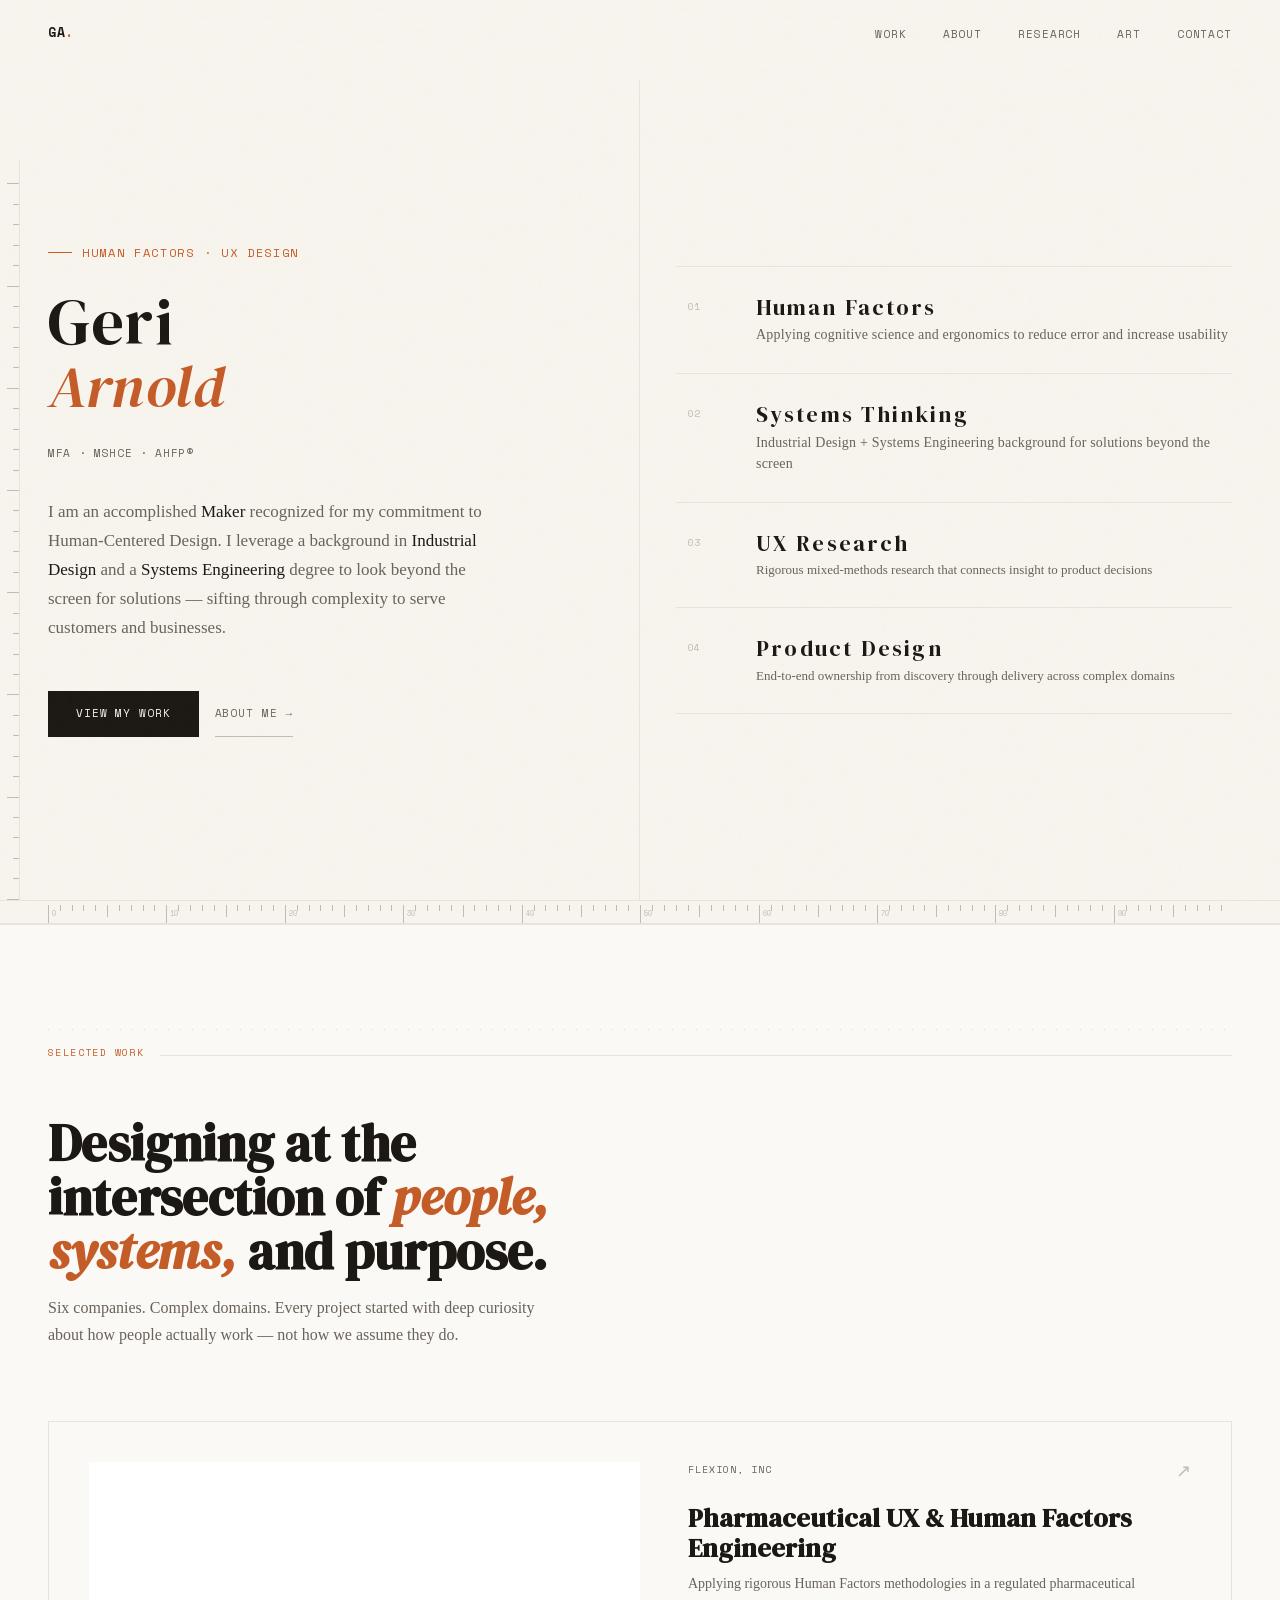
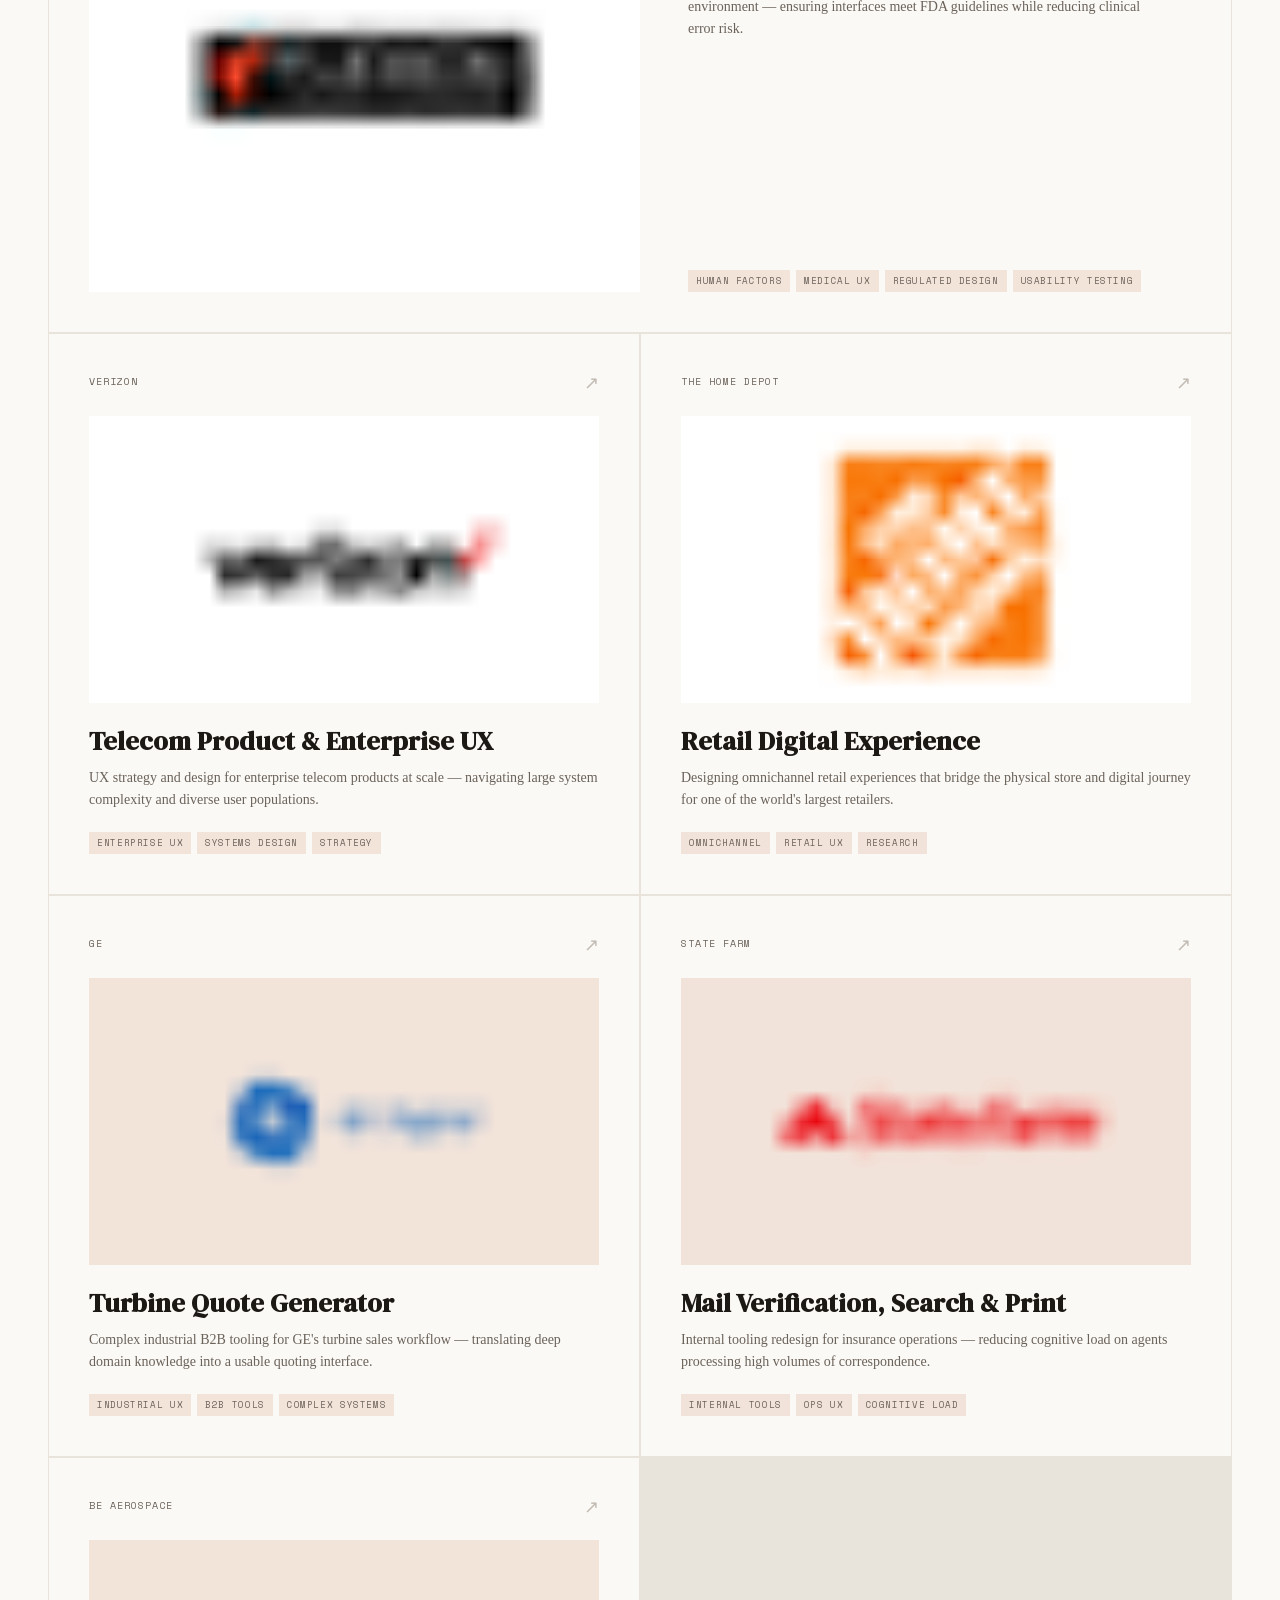
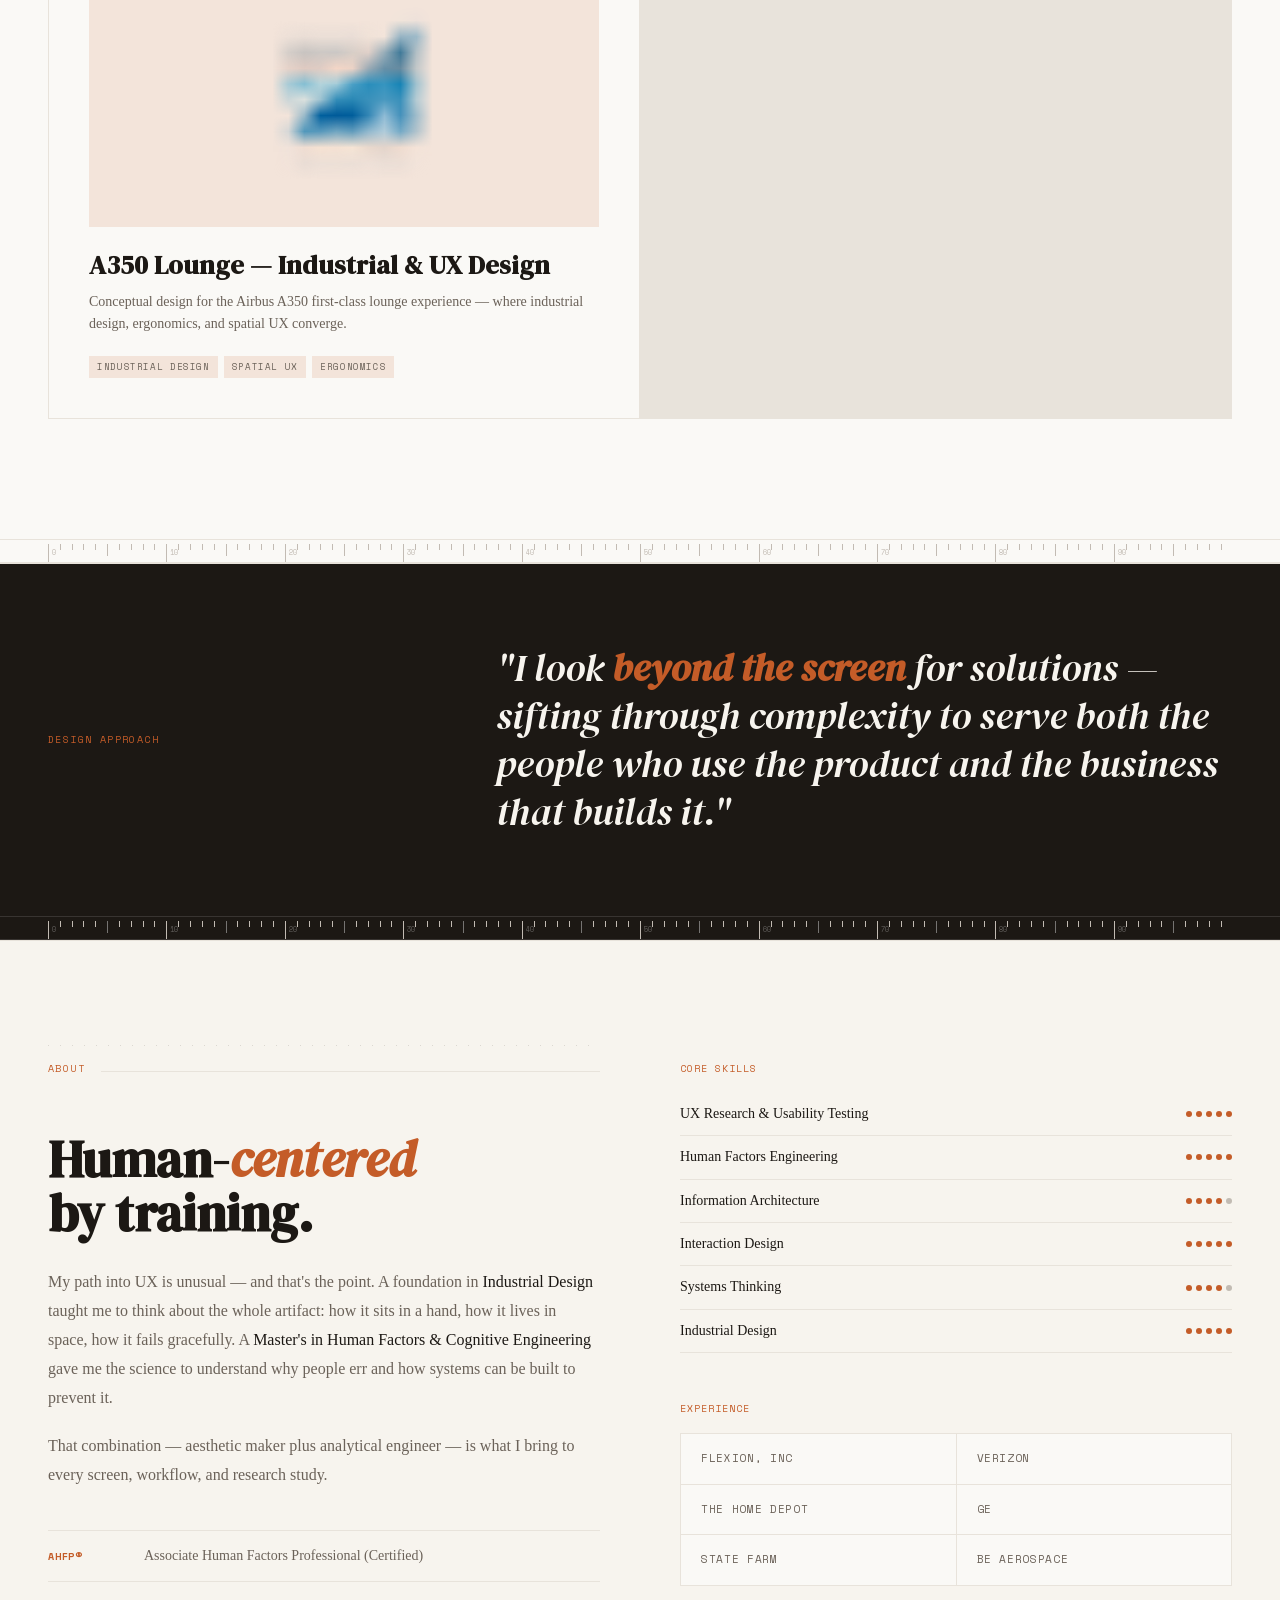
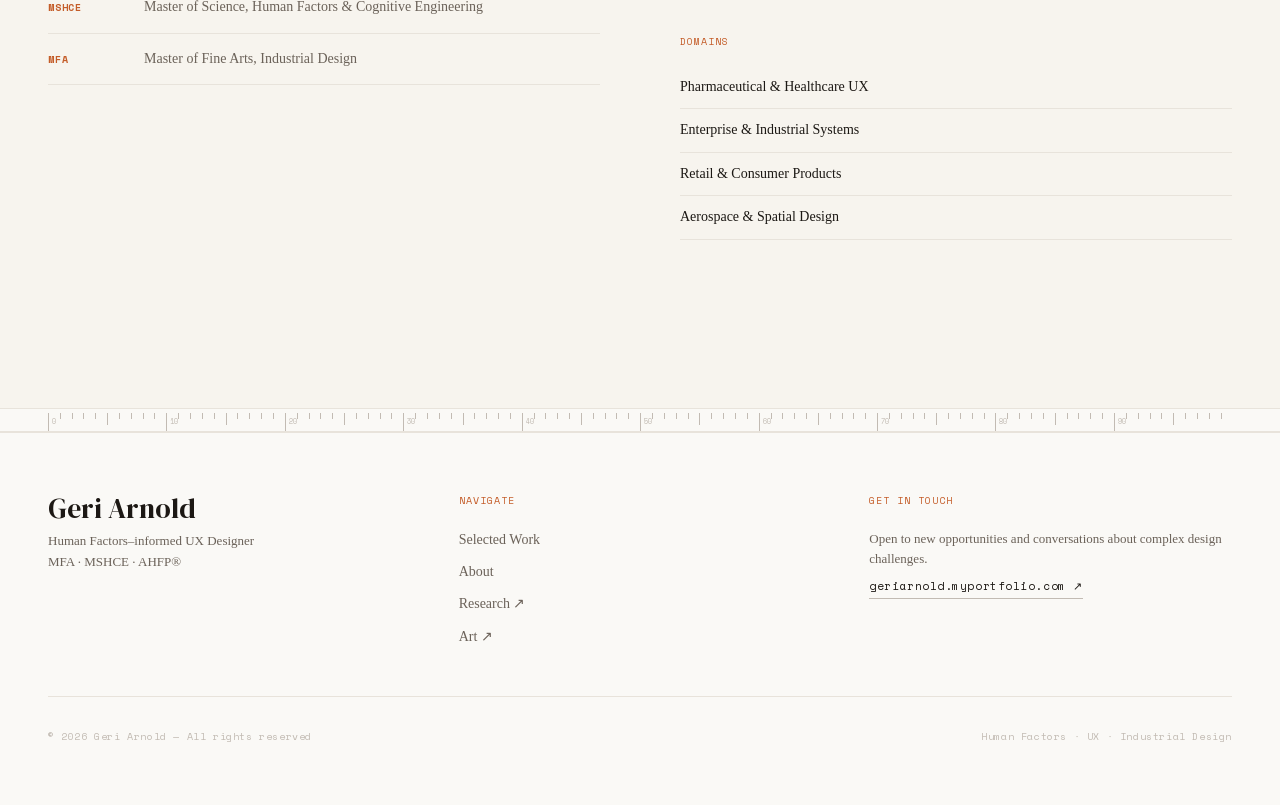
==== index.html @ a7d1e854 "Update to index files Added case study files and index files." ====
<!DOCTYPE html>
<html>
<head>
  <meta charset="utf-8">
  <title>Geri Arnold — Human Factors UX Designer</title>
  <style>
    * { margin: 0; padding: 0; box-sizing: border-box; }
    body { background: #f7f4ee; display: flex; align-items: center; justify-content: center; min-height: 100vh; font-family: -apple-system, BlinkMacSystemFont, sans-serif; }
    #__bundler_loading { position: fixed; bottom: 20px; right: 20px; font: 13px/1.4 -apple-system, BlinkMacSystemFont, sans-serif; color: #666; background: #fff; padding: 8px 14px; border-radius: 8px; box-shadow: 0 1px 4px rgba(0,0,0,0.12); z-index: 10000; }
    #__bundler_thumbnail { position: fixed; inset: 0; width: 100%; height: 100%; display: flex; align-items: center; justify-content: center; background: #f7f4ee; z-index: 9999; }
    #__bundler_thumbnail svg { width: 100%; height: 100%; object-fit: contain; }
    #__bundler_placeholder { color: #999; font-size: 14px; }
  </style>
  <noscript>
    <style>#__bundler_loading { display: none; }</style>
    <div style="position:fixed;bottom:12px;left:12px;font:13px/1.4 -apple-system,BlinkMacSystemFont,sans-serif;color:#999;background:rgba(255,255,255,0.9);padding:6px 12px;border-radius:6px;box-shadow:0 1px 4px rgba(0,0,0,0.08);z-index:10000;">
      This page requires JavaScript to display.
    </div>
  </noscript>
</head>
<body>
  <div id="__bundler_thumbnail">
  <svg viewBox="0 0 1200 800" xmlns="http://www.w3.org/2000/svg">
    <rect width="1200" height="800" fill="#f7f4ee"></rect>
    <g stroke="#c2bbb3" stroke-width="2">
      <line x1="100" y1="120" x2="1100" y2="120"></line>
      <line x1="100" y1="120" x2="100" y2="100"></line>
      <line x1="200" y1="120" x2="200" y2="105"></line>
      <line x1="300" y1="120" x2="300" y2="100"></line>
      <line x1="400" y1="120" x2="400" y2="105"></line>
      <line x1="500" y1="120" x2="500" y2="100"></line>
      <line x1="600" y1="120" x2="600" y2="105"></line>
      <line x1="700" y1="120" x2="700" y2="100"></line>
      <line x1="800" y1="120" x2="800" y2="105"></line>
      <line x1="900" y1="120" x2="900" y2="100"></line>
      <line x1="1000" y1="120" x2="1000" y2="105"></line>
      <line x1="1100" y1="120" x2="1100" y2="100"></line>
    </g>
    <text x="600" y="440" font-family="Georgia, serif" font-size="280" font-weight="300" text-anchor="middle" fill="#1c1814" letter-spacing="20">GA</text>
    <circle cx="760" cy="440" r="14" fill="#c45c28"></circle>
    <text x="600" y="540" font-family="ui-monospace, monospace" font-size="22" text-anchor="middle" fill="#6b6259" letter-spacing="6">HUMAN FACTORS · UX DESIGN</text>
    <g stroke="#c2bbb3" stroke-width="2">
      <line x1="100" y1="680" x2="1100" y2="680"></line>
      <line x1="100" y1="680" x2="100" y2="700"></line>
      <line x1="300" y1="680" x2="300" y2="700"></line>
      <line x1="500" y1="680" x2="500" y2="700"></line>
      <line x1="700" y1="680" x2="700" y2="700"></line>
      <line x1="900" y1="680" x2="900" y2="700"></line>
      <line x1="1100" y1="680" x2="1100" y2="700"></line>
    </g>
  </svg>
</div>
  <div id="__bundler_loading">Unpacking...</div>

  <script>
    
document.addEventListener('DOMContentLoaded', async function() {
  const loading = document.getElementById('__bundler_loading');
  function setStatus(msg) { if (loading) loading.textContent = msg; }

  // Error sink persists across replaceWith since it's on window, not the DOM.
  window.addEventListener('error', function(e) {
    var p = document.body || document.documentElement;
    var d = document.getElementById('__bundler_err') || p.appendChild(document.createElement('div'));
    d.id = '__bundler_err';
    d.style.cssText = 'position:fixed;bottom:12px;left:12px;right:12px;font:12px/1.4 ui-monospace,monospace;background:#2a1215;color:#ff8a80;padding:10px 14px;border-radius:8px;border:1px solid #5c2b2e;z-index:99999;white-space:pre-wrap;max-height:40vh;overflow:auto';
    d.textContent = (d.textContent ? d.textContent + String.fromCharCode(10) : '') +
      '[bundle] ' + (e.message || e.type) +
      (e.filename ? ' (' + e.filename.slice(0, 60) + ':' + e.lineno + ')' : '');
  }, true);

  try {
    const manifestEl = document.querySelector('script[type="__bundler/manifest"]');
    const templateEl = document.querySelector('script[type="__bundler/template"]');
    if (!manifestEl || !templateEl) {
      setStatus('Error: missing bundle data');
      console.error('[bundler] Missing script tags — manifestEl:', !!manifestEl, 'templateEl:', !!templateEl);
      return;
    }

    const manifest = JSON.parse(manifestEl.textContent);
    let template = JSON.parse(templateEl.textContent);

    const uuids = Object.keys(manifest);
    setStatus('Unpacking ' + uuids.length + ' assets...');

    const blobUrls = {};
    await Promise.all(uuids.map(async (uuid) => {
      const entry = manifest[uuid];
      try {
        const binaryStr = atob(entry.data);
        const bytes = new Uint8Array(binaryStr.length);
        for (let i = 0; i < binaryStr.length; i++) bytes[i] = binaryStr.charCodeAt(i);

        let finalBytes = bytes;
        if (entry.compressed) {
          if (typeof DecompressionStream !== 'undefined') {
            const ds = new DecompressionStream('gzip');
            const writer = ds.writable.getWriter();
            const reader = ds.readable.getReader();
            writer.write(bytes);
            writer.close();
            const chunks = [];
            let totalLen = 0;
            while (true) {
              const { done, value } = await reader.read();
              if (done) break;
              chunks.push(value);
              totalLen += value.length;
            }
            finalBytes = new Uint8Array(totalLen);
            let offset = 0;
            for (const chunk of chunks) { finalBytes.set(chunk, offset); offset += chunk.length; }
          } else {
            console.warn('DecompressionStream not available, asset ' + uuid + ' may not render');
          }
        }

        blobUrls[uuid] = URL.createObjectURL(new Blob([finalBytes], { type: entry.mime }));
      } catch (err) {
        console.error('Failed to decode asset ' + uuid + ':', err);
        blobUrls[uuid] = URL.createObjectURL(new Blob([], { type: entry.mime }));
      }
    }));

    const extResEl = document.querySelector('script[type="__bundler/ext_resources"]');
    const extResources = extResEl ? JSON.parse(extResEl.textContent) : [];
    const resourceMap = {};
    for (const entry of extResources) {
      if (blobUrls[entry.uuid]) resourceMap[entry.id] = blobUrls[entry.uuid];
    }

    setStatus('Rendering...');
    for (const uuid of uuids) template = template.split(uuid).join(blobUrls[uuid]);

    // Strip integrity + crossorigin — blob URLs from a file:// document inherit
    // a null origin, so crossorigin forces a CORS fetch that SRI then rejects.
    // The manifest bytes are ours; SRI protects against CDN compromise, not this.
    template = template.replace(/\s+integrity="[^"]*"/gi, '').replace(/\s+crossorigin="[^"]*"/gi, '');

    const resourceScript = '<script>window.__resources = ' +
      JSON.stringify(resourceMap).split('</' + 'script>').join('<\\/' + 'script>') +
      ';</' + 'script>';
    // Inject after <head> so the DOCTYPE stays first; prepending the script
    // would push the parser into quirks mode. DOMParser always emits a <head>
    // (synthesizing one if the source HTML omitted it) but may carry
    // attributes through, so match the full opening tag. slice() rather than
    // replace() keeps us clear of $-pattern substitution in resourceScript.
    const headOpen = template.match(/<head[^>]*>/i);
    if (headOpen) {
      const i = headOpen.index + headOpen[0].length;
      template = template.slice(0, i) + resourceScript + template.slice(i);
    }

    // Parse the template and swap the root element. Scripts inserted via
    // DOMParser/replaceWith are inert per spec — re-create each with
    // createElement so they execute, awaiting onload for src scripts to
    // preserve ordering (React before ReactDOM before Babel before text/babel).
    const doc = new DOMParser().parseFromString(template, 'text/html');
    document.documentElement.replaceWith(doc.documentElement);
    const dead = Array.from(document.scripts);
    for (const old of dead) {
      const s = document.createElement('script');
      for (const a of old.attributes) s.setAttribute(a.name, a.value);
      s.textContent = old.textContent;
      // text/babel scripts with a src: fetch and inline. transformScriptTags
      // does XHR against the src, but blob:null/ from a file:// origin is
      // silently dropped. Inlining makes it a plain inline babel script,
      // which transformScriptTags handles unconditionally.
      if ((s.type === 'text/babel' || s.type === 'text/jsx') && s.src) {
        const r = await fetch(s.src);
        s.textContent = await r.text();
        s.removeAttribute('src');
      }
      const p = s.src ? new Promise(function(r) { s.onload = s.onerror = r; }) : null;
      old.replaceWith(s);
      if (p) await p;
    }
    // Babel standalone auto-transforms type=text/babel on DOMContentLoaded,
    // which fired before we swapped the document. Trigger manually if present.
    if (window.Babel && typeof window.Babel.transformScriptTags === 'function') {
      window.Babel.transformScriptTags();
    }
  } catch (err) {
    setStatus('Error unpacking: ' + err.message);
    console.error('Bundle unpack error:', err);
  }
});

  </script>

  <script type="__bundler/manifest">
{"1093c109-08f4-4371-800e-94a708513722":{"mime":"image/png","compressed":false,"data":"iVBORw0KGgoAAAANSUhEUgAAACAAAAAZCAMAAABn0dyjAAABFFBMVEUAAAD///+KiotWZWiRl5gBFhkPIyYXJSfK5elwgoTi6uvi7O35///6//+ChYQuKyrl4uExLSwjEAy3Jw7WPSOENilJJR8uBwGpGwQ9CwP+Sy5IMC16BwBlAAAREBCEgoL6+fnw7+/z8/Pw8PDu7u7r6+vq6urp6enm5ubl5eXk5OTj4+Pf3998fHx6enp1dXVycnJra2tgYGBbW1tYWFhUVFROTk5JSUlHR0dFRUVERERDQ0M/Pz88PDw6Ojo3Nzc2NjY1NTUzMzMyMjIxMTEwMDAvLy8uLi4rKysqKiopKSkmJiYlJSUhISEeHh4bGxsaGhoZGRkYGBgWFhYVFRUTExMSEhIQEBAPDw8NDQ0LCwsAAABYxrU1AAAAAXRSTlMAQObYZgAAAa1JREFUKJFiYMQHGBkZAQAAAP//wq+AkZERAAAA///Cr4CRkREAAAD//8KvgJGREQAAAP//wq+AkZERAAAA///Cr4CRkREAAAD//8KvgJGREQAAAP//wq+AkZERAAAA///Cr4CRkREAAAD//4IqUFDk5uAS0FZW1tFSVVfV1lRT0VBiZGRkZGQEAAAA//+CKmCKlhMVY/eMCPdwDfEPdXYPjorWY2RkZGRkBAAAAP//giqQlxURlma2CgjSDzQ1M/H2MbDxN2RkZGRkZAQAAAD//4Iq4JORkmR1D7C2NfYyszSzd7QwDzBhZGRkZGQEAAAA//+CKuCMlhCPDvMM8vEOCfLz8vDxdYs2YmRkZGRkBAAAAP//gipgERJk43d3tHNw9vJ08nR3cnOJ1GVkZGRkZAQAAAD//4J5k5cHmx8ZGRkBAAAA///CHw6MjIwAAAAA///Cr4CRkREAAAD//8KvgJGREQAAAP//wq+AkZERAAAA///Cr4CRkREAAAD//8KvgJGREQAAAP//wq+AkZERAAAA///Cr4CRkREAAAD//8KvgJGREQAAAP//AwC57BvhdrHiTwAAAABJRU5ErkJggg=="},"1e6e5ee4-009a-4a68-aadd-e1557c9774aa":{"mime":"image/png","compressed":false,"data":"iVBORw0KGgoAAAANSUhEUgAAACAAAAAZCAMAAABn0dyjAAAA1VBMVEUAAAD///8/T0+Ci4tLTU2usLD/9PPDQkL4jY3/pKT8z8+ojIz81dW6tbX////8/Pzy8vLu7u7t7e3q6urp6enl5eXi4uLg4ODf39/e3t7a2trZ2dnQ0NDPz8/KysrIyMjGxsbExMTCwsK3t7e1tbWwsLCsrKyqqqqoqKidnZ2Xl5eSkpKRkZGJiYmIiIh/f398fHx7e3t3d3dxcXFvb29ubm5hYWFfX19YWFhVVVVUVFRTU1NGRkZCQkI/[base64]"},"8e9aafc8-cc37-4435-b438-31d423f53d5c":{"mime":"image/png","compressed":false,"data":"iVBORw0KGgoAAAANSUhEUgAAACAAAAAZCAMAAABn0dyjAAAAt1BMVEUAAAD///[base64]/v/9////m5VbaAAAAPXRSTlMAACTeJg3lDNXmssBvPRUWraeizdW4y+TCfXIwYVMfPDQZMRcaDQgQCwff3OF2s4Y3KycdFykyEg8ZCgQCMtduGwAAAGFJREFUKJFjGAUkA3N+/DoUxHVEDfAp4BLWZ2azsVIy5pO2kFO0VEaXZ+UQNBMQUTWV5GWR0ZWS5WFCV2AtwcktJsRgo6LJrmFgpGZig2GFoZ6Wtjx+Z6qbj0Y9mYCBgQEA1kwIBXgkSfEAAAAASUVORK5CYII="},"31272ce2-2cd3-478c-9c1c-48cdda92561e":{"mime":"image/png","compressed":false,"data":"iVBORw0KGgoAAAANSUhEUgAAACAAAAAZCAMAAABn0dyjAAACAVBMVEUAAAD///////3///7//vr//vv//fn/+/T//Pf/+fH//Pj/9en/7dn/8OD/8eH/8eL/8uT/8+X/8+b/9er/+PD/6tX/7Nj/7Nn/7dr/7dv/7tz/7t3/797/8OH/8+f5eQj9ql7+tnb/yJb/ypr/ypv/0aj/0qr/1rH/2LX/2rn/3r//38L/4MP/4MT/4cb/4sb/4sf/59H/6NP/6dT/6tb/6tf/69j/69n/7Nr/7Nv/7t7/7+D/8ub4bwD4cQD4dAH4dQT5dgX5dgb5eQr5eQz5egz5ew/5fBD5fBH5fRL6fxP5fRP5fhT5fxX5fxb5gBb5gBf6gBj5gBj5gRn5ghn5hB76hB/5gx/5hSD5hSH6iSr6iyv7jC36jCz6iy/6kTb6kTf7kzn7lDr7mEL7mEP7l0b8m0j8nEn7m0v8nk79oFH8oFL8o1b8o1f8pFj8pVr8plv8p139qF/9qWD8qWD9qWH9q2T+rmn9rWj9r2v9sG39r27+sXD+tXb+tnj+t3r+uHv9uH3+un/+uoD+u4L/vof+v4j+v4n+wIv/w4/+wo7+w4/+w5D+xJH/xpX/xpb+yZz/zaL/zqP+zaP/zqX/z6X/0an/063/1rL/2Lf/2rr/3L//38P/6NT4agD4bgD4bwX8nFH/x573ZgD3ZwD5dhn3XwD3YAD2VQD/28n///8dGIooAAAAAXRSTlMAQObYZgAAAQ9JREFUKJFjYCQABpcCJkFBIRDgFpdh5OfGosDMNyAi1M0/[base64]/n6RiPJajFl8cxVq/I40ld7O/hncuGqYBVWkdaVFLXUlxcSsJCAIsVOMCAK2BkZAQAJCNDKuJulxYAAAAASUVORK5CYII="},"22f5162a-b70a-4239-8a96-dfdcc8d14af6":{"mime":"image/png","compressed":false,"data":"iVBORw0KGgoAAAANSUhEUgAAACAAAAAZCAMAAABn0dyjAAAA4VBMVEUAAAD////rCw3rDA/rDQ/[base64]/LjnyMz//LTz/Kj//M0z/P1/oFhb/MzP/MzP/Pz//Pz//RUX/VVX/VVX/Zmb/f3//f3//qqpzeSANAAAAS3RSTlMAALjMwovMjJ2pp//[base64]"},"ccaef63c-c97e-444d-9f44-a7aea893fd83":{"mime":"image/png","compressed":false,"data":"iVBORw0KGgoAAAANSUhEUgAAACAAAAAZCAMAAABn0dyjAAAA9lBMVEUAAAD////S0uHAwMYAf/8AW5q0t7kAYJ4AXpyNoq8Vd60deK0pg7QpgrMzhrVFkbtWk7VfosdgkKxokKdni6COu9WLprUWh8Mef7IzibY0ibc5ibRQmcBAepmJvdmFo7MVhLYpjrwqiLU1lcA3l8M1jrk6kbtCncVJmcBnrMxdqslzt9NXr9FZsdNlutlswt2h2eYA//+2uLi2uLi2t7fJycLh2cr/5cTDvrn727732sDTwK//38njw6+5q6PyxrHlwbHnzL/QwbrVvLPTurLQubLr19fSysrJw8PHwsL////i4uLIyMjIyMjHx8fFxcXFxcXExMSVA3PnAAAAUnRSTlMAABEtBv+k///gqE6lxf//lqlv////4iLCd293yP+jb/////9v///x/[base64]/rXm9AAAAAElFTkSuQmCC"},"f820f8bc-9072-4db7-9327-e4951dce312d":{"mime":"text/javascript","compressed":true,"data":"H4sIAAAAAAAAE+y9eXvbRpYv/L8/RcW3Y5I2BcXO9CxSKxlFlrs18XYlOZm+bl+pSBRJRCDARoGS2Ym/+33OUisKlOw4PT3vO36e7ohAodZTp06d5Xd2Hz68Jx6Kfy+Lqaq0EqdKTlt40sAfWa6uVVmvlqpqs5/[base64]/gLfR5VlQqH4hvTV1D/n4k9lydVIyqNL3ASulFJpe5+JZ/DN8OuIrBO6+HUBv3WxwI/uOXX4RW5cwW4wIZLqI4ED9/GI32730YwoSMhTcBtpM/i8FaK6Hbppi2g/1794S4lg1RwQ+q0VD6QAwe/2v2dfaY3u/[base64]/er0/PB5/2cwx7KMv3p2evjH7c3NGjlPtXd2fnpydH7x4tXT4/6PaSkvlnWuOv09ffXs5Pnx6ZYeNzUsVpP48oeTp7d8eQ0rGn959Orl+fF/bhnstK5a9b4z1mevTn88PH16cXr8bMtE1c2NbPKLRs06c/Xm7DWwii0TtdYrYDK9Xz4/OdvSb/P5RVnoTu9fHL941f/pUi3r+Ivnh//nz/1flPJvm/iLV8+enR2dHh+/7P+sns30tFGqct++OPzzd8cXJ+fHp4fnr04vzv784rtXz93HRasa2daNKf7s8M1/JkoP/v3fTckBFLWcZa7aE37xrBou5Wai8PekVMRlhShmInyBfLFal8jPDJsNCnzh8WJTjRCNatdNhV/u46MP9/A/0G/3fVs34qBn2A8ehA29TRZ7B/0Ky6Wm5d3+PTu+ziiwFwH774wjKBwMKBooPt2Fc1uIh+J7pVZatI2cXtHZp8R03TSqgkNRr2Q7Xagmw7K7Pnc/okJPbRk4L7A5rhoq//eialVTydI+gJGJn6mGermqK1W1H/jtLv6XW9/D/kJ39+/a3wl0ZKDhdJgV83UjkaT0eroQUotFfSPKupoLWYn1Kpetogr1ol6XuaD9mItZ3cASFK2olMrhEOof/HfQ4BG2ZkffNrLSBbQcjSD++HDa/u+1Wiv7ZTDwMU3lrnjDJ1KjVk2dr6dKTNRCXhd1A8O/xDGr/A0OSF+CUFOquZxuQNJQGVGUxo4W1fw5vtoTM1lqRU3kRX4GNaxLRW+pKi7zUfNf31SGVKjsefwSRDb8wiy9uFnUZgXqm0rIauNeQlnZCtnwSnFV5UZMFBz4IAW0zXraqrx/jV5hu78pbdomn6rJes7tPmvkEtf2g+GF/PHx+7aRZ62cXpkiZmNaLqhVXGqo4U+z583O760RSxsewDuePkr3M+u2KA5cf8LWXft36wH1ASYL6BlLiWK5IpmI9mhRAW9WuZhsAopqFIj1QFT3tvV+rsxqU+1mSm/5Bgsf5rmq8vUyGK8bKiyc5koHAxzBYZ4DD1EwZtHWKzHDMd8s4FIBL2hkQOtEp9eyLGBP5fe4UmDx6ZkbeXNLzT466JlkO7nQp6cKdn2rSGZWbkLNDO7olZoWs2IaTf29e95A4ZU4uOMs7/ujgS+TfYcXwxGcgIOBI4fw5PKp1R1Qu2Lnc/4zG1VVcAKfTeuVOnx9AqsOfA4X9vj9SjUFTk0pjhoF83l8DUv5J1nlpRKHr0+yoJojOV0ovh7YqoIS5/Y4OG/kFKjBb/FlLa4q4HuT9VyPxWRtTp2VamZ1s5QVXEGVbotqHg6AePWfCqDecBD4Wot1pVv460Je10UOd+dnsizhFiRmSrbrBi/Az4qJami2dbuezTJxUrVAMnjmUFNED2JaN0os1XKiGryaLeG3krooNyIHYhGazhHoK9ZYaL1WGpp5evyDmKyLMtdZOAykstTMnOMBc7Mopgvq5FCPTAOKqVrc1M1VFnDgM7zwnTBn15bvp0WWvZ7n48433km/1/ei+xWePXvdR/bk8DoX9TzrPVDSL/ZvqakrdKQe+7tvshFTWZpruNKw+O2izjW8keI7OVGlWJXreVFl+AV9dlKJ16evnoohyFGVWMnplZwrLW6KdlGvWyGnU6WxUiIrcwrrEV/x24XawJkvSjVrQXCzD4pKt0rmuOKWV9/IphriXmnj49GxIxDqhkAkFyVuF9nM17BndVaqat4uxvAEqAXUD4dNIzdDLPmNeCy+pY92xGOxJ74ajcXFldqIA/F4n/76A76nH48e+UxQYK1vsdSOePzObxifvtu3ZS1PFGLVFFX7o2yqopoPBzC+wVjQCKmfo+hcvUf/s1OimqZuPm5Ontx9Up54s/IkmpYnbl6e8MQ84Z+9U/MkPTdP7jI5ONK7zI4/PUEVJSgoowqMrMiaqelCVnNUMIEyqqznxXQsNvVaLFGHeSOrFsgZVFHmO7pfoIBal+rHol3gkflUXWc3NzfZTxro+kaVZRYszlZB8iO4xL5XnxFe7igGDUfBuU5f4/15MAqJZylbOOAHX+qBWymmGPgPaGamsh2+xTrejQJ5RemyqNqdvNBwCuxU6j2o1ypFauMdwxR2tZypHVBJVfOdaa2aaSyyQEswv8+oQ9z0Uq48bWXRqqXfeRY7zrBaems7N8LT50g2arYu98TpS+/WkSu4IWpRV0QKq0bNivemN2FPsnWlF8WsHQ6Y0vbEQDzieaNGflTI/CropCyh/roatAL1qatGyRx5aCZXq3IzYg013n2mEsoULTcMvLpR8kqLk+N/2xOLtl3pvd3dedEu1pNsWi93Z6xi38XZ3aVzeffx1//8+CtXx12XpKp36CYK/d4p6/mchRP494wnHfR5bQ0XKup/BkfJkPfDW9x078Zmf4yjuRtFNxdY57zIYSLPWtkquqE+q5s31bJeV63K7XWNL1zxAfGyrlfD1XpSFtMTkIuqqRrj6aaal57U7e/DC3u7RAVQ+HHmvfQ3m726vqQ9G1Ty4IEY+g8y0K+UcoNlf/klKJxV2C0Qm+mcLqV2+wyauiGy+h7PorDdR+J+dl888gYY7Ok7TuVb18K77u7pyPJ06Nw/[base64]/QSfwVBz+hLAuEZdgn1JFRMeUqTo4WaXmlxs1AtqPzqBtcSuSEOUxetr90ptF1jq2VZyUYujZoF5vhDtLlQbVSYHzfKnrBwEXL1MBf/eVLXpZLVB3HerBUQOLc4ptuEqKGnN4VWXheausXrsX0yK5wiaJeVZi+onj1PLxB2tKOCtfc/IT6M78Vz96xupkq7lcjYosnarwp5uyiq6/pK5TDFFVB/ofmKCARoqpqqppVF1W5oS90olI8fPqzq9uFDoEkpnr56QbpISQyZPzU1/BnkF7mxc4s7FtcRGwbxBpql+nW9BLpXK7C4gSKhZdWf7Y9Z8YHmfbGQmgQnUOqsW3GpUdCADXgjiQPgHsnjjuGc3BRliWVoNsQlTZLdFESll5ZFYHkqa+q5tH36sShL/gCty+7N04IVp5dxLz6WSmmaaCUbRdfTDsl/awjpA44d7+JHOAlCzlrVhBuHiKS7cb4lceiDx2MEnBZWGytLuII7qmUWRd03OoykCpQoX1XIIpBcrTK4ZwuM7UhS56noP3wHM1f9YNS7Z07VqpS4a8rSDBAJLBOH5Y3caBSXkG7rxicyUFCskRKpuE/3vE4taHjCs0FqUSzhu0mpuoSpGkWnl5ivZSOrVvHCB3UgLcJGXi5VDg4M5cas5VjwFUE85HswLFTYAyIEXkMcGF27cbcyn4FZqMscFIvrTj9/E9Il49kHpNBStQpnWbxU79tofv970jqTGY5qK7H7w/902m+85rYQ/5kCPxih1xOt2oj6kU3imaHeF7rV9lpwAXeUoprTChXaVGaGz5+yvR3qX6oGr7cgMbRqvgnENHktixK1gG2NR4CpjwWjAlQ7qKUryPC2BprOxPmrp6/2QKNaayWCLoHYZS865hLzUOTrhiheYYf+vmS9kk1byNKjan7Cp1lbw47GfuUkCf5dqP7lb0DqZ8wit5G5Px2fTuWGGQ/8+5w1mLF0fiBe4Rpk9Nu+VstVu6FX7k5HbfIHs0apv6mhV3C0H4vE36GzEAryC1WuQHMNwjDMG04+kT1S5cy/qfjisZ0mK30MgfY1Xl/B9WTMC9mYSUF+jmXg4gj/3XfP+SO8tOFfqAs4CZpH6YmIQDRqpscoBcO5wrMmRV7MZooMqzRJJfQgu+cagg/FgT+RTutQwPIWf1N8oZnJddmaUaBMhY5xSpairhQ4ZejYRGc0XZ6FzrZsKjqwVf7yS/KGYdXNdmo9vUGhQ0ustaXa1d3GH2PpwMoD9CmX+khpwJm1P5ck8LnlgNt7aHX6vkQOHW3WldCbarpo6qpe63Iz5g6yBh7aVWANW6OyaqIE+x6Itp7jdTATOKFTWZnjBS479YoUXFSbZYt0ceEZUu/VdN2aW49hd9BL00lUDEyp7Xv2zgFnce4PnFwJPSZpT7rcr21sLw0TxfcQYe45q7oA9lxRhdCX2RrNZUM4D4MZGmXipFOPVRSsV3hmWppz29tqulHBCt0JOcoIDmmwuODCapzRiXJ7nuqbNfWSNtxDe/qjTsSOHpbMGyCSVKOmqrhWr5E9wVafqFndBL4w0TVrjLcmJEH0zgx6DK8MS7O3NtDtTJQhH+BY7FUJnfVWKzyGf3GH523nce0NsuWNxP+Ml0x1l1Pc+Bm40/wjznJt6NI/x31dQqxpgAMlzesslftOCOlT2HeDYzexYLa+SPsdd8sEjsTRa/SfcGd8u2jqG1z8Y9Ty2aN9mGXZaE+08ooUG3wW1TOenGvZFGSObmujfwJlFGnYnIoWBUhiatvryZww0TlvskjCYbflPmEmkk/Co+Uz6Wo+WVPD3fh8Wppfr6PxtYy/Uj/zSdqZhx+5PZncWDMJJ8WdNmjPDvXUFcEmjbdliiA9TQrTpEeFHT1ISIhP1apRoPfOQcTX5mCAv62zOt4AQdeOkm4xNQ4b8EsRk9dFNeWpB1ESqZjc2eFWx00ArSxB1hw0Cld3XrNf/bK+preivoYwC2LlVB/4GTaVmFhRG3xIWAV/o5yKfa7aFkM0YBtI2OjoZjnQLAI5Jz4n6qPlx84ADvrAciVPQ/t2YH8Mxp4JYCmvlNBweMPmATUxnMogME6bAuUSjUTHF1TRqL+ulUZpl40AAZmSch7qWjUoCoE/DASNlGB+ywbvxlYf7OsT3oYX/jHYdCjigs5rDGYBBgmWPyvv0BjEUCtFfbmzYe/rJ1//8ygbvCNGuX/Pm0pYC0NSRV2xbTKgaBIzyXRRVLPaHQN88aJaXrNhZJjYLWPhV+JMR3PV7iW97MxFcjj4UuOZAtvWLTw6kpSyqMR/yGt5hmsXEnkmvtQD6u/br97xH4/fOWuLcFp6G3bjOxjwf0f7waRZH4lZhXfxoorI0Q0BLWvBu2wh9aubyk4U1THyR923IFx2HLX2lh6/u9XFwa7J0/VyuYGJDq9Z+NitlzhI8byADx3V1bWqClVNA+9dEKLM/VEvZFnWN0L9dS3Lot2IKRiLcA710Ru7ub1uvl436r//[base64]//[base64]/WzzD9oUdSUZZH7Mx2DvSRXom22XiiAjg/0LDMp/yVk2K6XgjQ+Slo6cRQJTzgnDNJvyjR267zkjyZ4U2U3MbXK4HKx8lGzGqQBwoKuXJbAi+x6BQ4xqIDuM3KdqBNfQu5WqkK5HqoVq/BxUflvl6g4RhhWlrnTDyUoBAG4WAsrtTGBlHBFVu2bVNM1qAEODo7s449Y08kGAvVTrMRcjK8YFOtbVPgRcvUho6IYLtCt0/zPe18n6OOw3HfoCYV2EHGNZkKgc8taw0+9ssl71DtaUhJt4fMz1UHeoRLovhLa/ayc+gzY5423q2X8Xa9zMR34Jhdbcz8YssgLUlTHXGmV7NLNLO7jfa6KZZ4NLy7NPpp/[base64]/iyQ43QS9wBoJWjLhRMukU1H7NcD6OYwCqTHxierXM0caJTp6lVfIc9jqnXbYYx1NQoo1ubKFABURV4JF+Ket2u1q2pzxh2b8jTDY+EIRHk2B1Fr+HQfooqP9rTbPwgnYmzX/E64H5ZGE0a1gk9hNJ7yEmEbBvDPopqtW55YojXQBOWG1a8l6VWemx843BAPBLaEW4InmGAwC/cJp4q3daNHxJ5g5MFn7nJNAwzXslf5WXtnROOp+3HsQZIC9+rzbYjwr8i9519/ulErqSDc9omZLyBGIqCFLIVnAh107IQIr7UGepHSDVJy7Jc6xZNH7i78sQWMv9Zmw0E8wqum5F45KsQzLHZexQTfYJIOmxrNDmzzVzTlmqbeg1q7EVdtxTBukQ70OiWQ3iu2h8bWGRUqQzrdauac7xnFVVl/rzBEoF5njynnZfxgbCf+t7HXuS597Tj3hh84d13UEHCXeVmbLdiJ2f3wspgLH0Z6cWviAIPxLf+2MC9eQgOw0HJR+L+6L7Y8wvuG9kNQpZBUgPbHcn8RP+NghAFwKvYhdhG3033WVMvKTYuXocj0i/gOuCtNrx0tYkxD/ibge3Ry7pV5qCE3Wj6YcKlDDOcq0o1yLMh1oA0r3BM9XZ3OPKipDo9j76AZQjGYGxK4iC2AO3uij/hkVLX7VigqqUCrWXdiJ9gqxUVBrnS8EOq6eAr+OyArwP4GWCu4IWgWkOQ4SDBEk7JeJkTH1DvV+SSwOdmsWWYI/YON07ScPSXG+dMzmcn48vMOJQXFarW5uT2Z2yB40nbis+QoozW3widiUo2QEwsXX3wtb4pUPD3F1jgqZQCktmLmdzgmUGRsQzQ+9aDrul++Zpwa5Lf+RAyiS8Nfkzq2xi+pvv5GWLXvADommQFPqZL4msD6LL1W4vq0l/Bc0B04Uq2LWUHkcRfsux3v6MP/G3gdcgHxnFdMWEoRhvqqCLoasTHjNsBbJDsqK40iNID7+ALV9BB+cQNGxSfO7dsPsgugj68NmhA6T7E4D57yXb8E5OUkjiv5LE0FoNnhP5zSuA/qXYsDE88TjxF+ahL7WsPfoD+wfq7j77o8Neg77agP38f7vVMZh9Tz2jjw/nzAgCD0kO0uEH+EMNewYABQChQzEary8svN2Utc3EQls8u+EX3C3BF6xaHp8H0xcqQu80CVDPkpkejsHGrF3kfL0Li4HJrkFyPW7S2M1mWIBSu54vUMZJC52HVmWc9co6SziYdlnBQJMdnx6c/HD+Frfr6zCq3r9RmDzU+Y2525v+8uAAkuOgJQuDRM2OYxpBSgJKQJTT8vdqwyepsgXc5792pmoXvOOLpcFKvWX4+VTPteXamC1jHv1AmXkj9A8gcoNYnxJ/UfSOcIxuGCOH64Ic9GwQ3Dxgd26ntfM9V69XwVJHpuG6iaqCcR7PQNtf04AHXaVwaeVZCwksp7zzDZIJiqH2wSCFDCcya6an6Xm0+daqu1OZzTBVW8182VXCJvGWq6MX3agOj4Nb/iF0y9snEDcnEYyLhHhqHTgrNTJm7fw7G/kX/fgrH3V/ON5WZfywyf6n3xOWV2lxaj37UWWTivNmwdwdDMhg/nUZpMOeiuFxU4tLO1iXj2dCkQtwma35BN+ZVhG64cM5hFXQhh2sXe6xPF0WZO5UGxdLzhQcUWtAR1OM6ayxWRN0eGmMS3uF+0lndzHfLorra5enZwXUaDcKV6qUTnrPk8kVUGIRfpp0hmEaQzp3nA/o9JFswDiMWsmxSOoZr/BFSFHqqZr+eQk/V7KMpNOLqvRQalbuNQhs1+x8K/UgKPVWzT6dQOLRupdBTNfsECoV6Tmb2AD+SVVW336nDdVujGwmo7racQ3xP8o43/+ILZ0QHUCczjrwPHpjvSKDZWpp87V+CHgNOheDD+KiLI/t7hc7+1tgHItxZaZHnbdDcu3CT8bZx4vj9L/V9vPPJomLatiYtfMm6jzPSm5JHjvODsQ7sjQI/v5y8UtnpfSl/[base64]/VWbdgRGQy7h/op5cGDWGmBWqzIWcA5G220CSsVlXeTFDz2ZgznOCh6CRMuxayjf44Qe8oHYeIu/rPL1Sm/[base64]/L07riRQTeO3pVgk0QrQFX8dQ3srMgBQWi2IZ4pO/uDKzLbcC+BWT52jX3HRnU/vBdpaqJwrWsSkFRQN9S8h/9vakJdw5UTb1HZ0DhhAke+xzFErvVTNa2bPLKJNkqvAO4dDNkzw/xtUJzyuAAoLWqC3LP7s+O/x+4WjMkJizUryc/JAT1hpGBxrXDjrCiEgS2ixhVRvSeCEODGT2GkcOi4LYi7j2JUcUA3i9r6LWbR6nJ8F+/C3Pil/ajk1Qu5EjXFMxsUPOM/hie1q4l8RyDEEEzcXuIFoarroqkrwnbjD8y8XVC/UcXCxn90mmcvhmoe0LhmZzryCSVcSnDphChv8qeFj12f2sRMV3W1o9BZA30ThsQJjavUmN0OSNp2NRXVtFznCiIQm40/ImgUQhdb9tsfMR8k3EzCZoVjyatqXtVwFBZtZs7stKgcztEYLwoE5DrwvdpDydiDVsZ5tiPtvLppitZJ0+45Xkcc/rJwsGR4vgCTZbYI5ADQmrjsbsfebVhjMUBJ9zOPJXrBg4GGwrGc39SGCDULMpSp46b2zkE+LZ1viMn8oDzaQIfzJEly5KJqyNZ/o8QC3DALPmB5QMTo7zxnOPd/n1nDpty8+SheQRS8f0GIwuOZhums2d9eKm3nZB0al+mGKDFSLskRWNQTSM3hyB6u8+JaVc5K/DBwD/bF8LyeanqwI1dFtmiX5f8iKvHOniicIBCM+Ag2mke80jeq8o9bmBM0s9DZo1UDtx/0ccWthd7wU4vbbD5xCml6RnCgzlrAvuWdZ7h7Ow9pJweI1QgPTajynVBMVtTGmu/QuXMmDryriXczieNt7npLT91REh3y9Mt+h/xWe/yFnII2aMv+SXOMfkiuaAeDjmc41AAc+Apf8S1litgLC5ma7Gq4t/zktkqwGBPSkv3FPRkKyInEVfREgu1BpEQCgRkAxhsZsgRuGGpJxB009ebrEag+vghtQXFEki0bKhiwZ2/Ny3d2Otyj3jsrgmfyVjNizZLc/8B9FwIBOfbdRJUDPgzeFkCCn6kGoPXqyjnbAteo1A34apRlTeFg/tQZaHhU0nDLzxG/NgFpK3bEE3+TReUPDsRjNxXYSmbKwCzwn+xmIRTAyyXq+cavxfYLgzFMyEf0iWPtNuKsEAfiq31RiD9Ew9oXRYil62p/W4Q4uoV4JByOrt0mITH1HiTxIeHa2cYP0rNG8S2ORk6Vrstrhz1CN/PQV8JEr2dc6LV/XbIBjfaNNcV7z/Z7N1a6Tmq8Q//+5r9tq/gV32HDdF2igNX98gtw8VgHGXry9bseiW9vdzYavKkwVH0g9tiYH0wBMOJgoB9nF0vycKg3GpX4SGvG3ax9vuBxy028V1trbuddh9eyrtRhlTNkGBx5dZkfG/mwUjffu7mDVavUjdMQBF1z32XUS/p4LLwX2Gfv9wX1P3hitAreM9YweI98AdC4HNiedYCTjkrk1VtFOg514l/SaJ4BbgEOP4BR+RQhD1reIuPBazOBVirvk/KA5KxSxcsS5T9L7OwY7+I+K978tgn5AlQJht9ap2MZ6mIJBQHU3GA7Ujmi3ZoeIFZvGD7YEU1fNcUcIAv43IPTclqvipRcylGZP38Yi0jyv7uMS7KW+dzKWU6sVY42KaULiFmEh831I9wAwROZtD/2ZeZaYnlN+bRNNZLUlajTXwOMaajYk5PAXVrZzBWjVNngFaccNEIHOK7ynGqvqXoiJ+QUSu4IrDekVEte0ADc1022o64kr8KNSUuI02A0oHZQY+g/GCRhYiEA5Fo1Deb0cPXWnMBIBXv781wVYKpBIQpKL9DZl+yPPHMK6JVsPP1a6nZh3piO9vLUjiDyj3B36BXZeS0UwWuYlzpAn0/KGh7TyYwc4//ukWdELM30ftOZx3+Ma4OjxT7ZiVOWukF+0S9ZiX4x0S/08QKYldx/vqWi/kuP7wn4Pxeg/34XoNvvKP3ypAoktjtZeDrS1Q+qKWZkWrFQBs6yGRg2P0p2KjRqqH3pyeElGXMmaxxuAVG/pGKXvf3yUJRCCa0gfm6FXIpl70bJgAGS4RciyDJ+bLyk3SPrE4+fdA1Zgf/s2fHrQ8yvCcw/Gxjn1bM33wVv9gaBMvNYT+WKJF8IJcLDQ9cM7gUeBCYEBy1tOP8FYUfdS9iQ0bjMoonCmi1KnJl5UxDNalQEPkrBpdBr/26GRkN8eqrm6r04ELtvD/be7c73o9fN87q+Wq88y+LgYLAnBgdfDYzWebCHD54MaAfENeR06ooD7B2bqoZe42MfQwh8qzshKkFX3mIZ3psfwovJ4HdwWAftdvYQAQyfg42HskQaFBBy3kIDNTqeSM7dALwXcr2Ihbx2xmln/Wc/iDgzgu/K8ULiwRykeYO4ZA5XABnmOFyNv+w+gsXoruKb8LMhxT6Em0S9b+1E9zczFoPfPdgddLnMHzF4DP1DkIpbBlgGcGcyGqNm0l5F2AFOAgZVj1eFKXpo/6KwWrTOsAcSIEqjL48jY1sFmds/gGCt3osT/H+DNk2oI7PgcwukwCPv2TzekvkBb8yCYHrtVQxb9rALntaEmwd8BeVLmCOKRy44/YQD3ZuURZWXm8CfQlWAL+YOazL+EsL1pKynV2JVY5IfMFGRT9XxGWG5BdouSB3v3Up9fmie+wzRu551JX/KZVgW06I19B1m7UwL0l6do86ZGezhIUrT3fIo/gDgjGkavV6aJQp/nNuT1p49LbVq7wVnLb61CB7Dr/854V+4lKuTqq1DOWJMe31s2MZrTM40xqvuWf1MNl0ITQ9RxPgcWgEn1ETiilhBdWC0afScz85BMP+HLl+BnAB6Hoh4KwhGpvhFjUtmrlWeKJJMR03QiUcG59CyoI4gZ7Uc3jUw/tZLIRMKwumIQQ4XMv6Xe9FjDtb0w4e2tEj/MF1VHI9kKN6vyfTIDC8ZFCfCiCZfINjrK5SMX7xj7+2W6ESDhp+GIvAFnUuxEG3SjUOk2pEpwRUM6ZuRwTJDsEQUGRGBBt6NGbcaLwlwnEmGVUT4AgqGJodOPgsdhRpXFawVzeq6RaUKUS2tq/A2hZgD2sOef//FVxTnYPcZbQpQQjs561HEji+481+NxJ77Mswoy6hW3tR04k94qx+5XgwGkSLb9rDDJOFft4L06WxqwejE3UFSzRBwJa/XMWMyjY3FYODLTNNkkMvUa8tLoWdvXj7lJIZIMxkI5H0TGof9saPUZTG7JLxYPIPIWYcwWTR6/XLQG5ybBoJdzlRclYGVEMdnzwFfu1mDr4+u0WcI9KbW/5dj6ICGwensJour8qCY4C9wDaobzukFEsyVZkdJikMWea00nMYo90nvQHRT5M0JnqiQqu0L3rGYmc2+gTM4Kj2KmVHvARt/eKfoQhFzh64BIqA2A3gwqRmHnF8TrBHAxV+pjeZtvmFfmzGF8UtfuUKa02vVaHVYllapYVBn8xrv6gZbCLGEqUh3g9FhLB6J4WdfwF+3dOLbO3bIKgGNm7JG8YY1PJLZZTh7vxp+xZ/DmCWhBNYZDrInsYfZOh9Z9pzWiyJbylZrvQh4Qp/k97gjlWD17p5YcVC359yynrSNUkeImovaHNCO4S//XJnV6yo3EqGFZKdvPQW7qZ+J6ZYjxztXxKPg1u+JTeaQsXYjt5W36aFYmZZWRHlH/NvCUxqa7iN8ZzCS+HTkw7Hwli2YyUcHCRG4V/7ltjzxN/LyCoVAHHJLCFnPKop0ObG/3UwFhzWLz/[base64]/Uwbg+G+Jb1tFTfO2C/Ax+XF8WMn4Hw2Y8IHrgeZj/VRTUENHQ8tj7AsRU2M0JUJ84Oy4GcS8V6F4LxQNTVslQkQ3uHypiUtGazcahovLVS3iM+tXiguawMw71m9zlpHhtUH3HoG8Z4zgq641+GloYgkcHHKPbxp6llKVdeNQFK2lKuTAZmuxtI4RUlqYHTTckpJ6koleSZS2ZaePjBjdhybJgjo/JTceSOYfzDh9CBdvQB7zmETChXLhCwo2A0yDWMEYP99AYV6/+MTYNxnLk7Jo9c3aCjODZZzzhqWDtUXV+hZMbl6ZPgtUvJ43mUeMqW6MJlLm2hncyJMBy4fCDevnNS0tSKR/ioR7tFn9KlMbo4otgW9wHeWxMvAaozRWB7lkVGqndqpusPRIkP0nqBW3YB1fCbbAUcyq8kWUNLRjd9nhxkMiMcNt+hnMD5K1jXHiKLg++rR4/2STcNtx7jgFVtMAQytWhVl0+RyKYIZHM9X/wX8ywIvzDsJsG3ZnVzLKcL2Ob/aHzL9azDrPjdUYJnha8SLMcUSFCEa3Ec1WNI5O6k5FWWQar0DSegsSbyUT+lkeLlQ6cTHebwrATTGaZ6N7NsQjTvSGOom6DKbCd8251cwQcN59Br1A5JzuHm/JUk2tZWQRrv85gbR4a625YjzaC92/MHhOmiMyGY2VNOiYVZ6IpGG9kMrWxpwQe1PNfOwYCUwybBm0kaC8ZQWxXFW5rKPstkQiPRZjcX+xD/nnSGhXbTJTXAz+mkVRcyUd5jay26UgJ1wIVQGuDPsU1fyTFgtgGOxPZTA5pgeDnR6AUpJCAls9dbW0zXJd55ADQe7Had4yDiNzZJcsB0/HWydcWHj38HpCOIlhtVdrBgl36JS8vAzPpRdVH1ERVDPdijDh3jlTdSEydUIp00cKSlsxdqTkfMoJwoo6O5y61i4BfLnDvK6JYQoULrH0V5MTMasrfXDxEkPXkHnAGwau4cdI3qchIkphSXU1nCWrfqiLKhfVe0+tJU5VArUAGBw0LvTWL0ZNJda/WtJ9AZ+EUzc3H0tQ/e6MU/H8IdDIJVZYMqMchYyZgdy3XZFqsSjy6zk0zuVYq8Bc+wed0Uf/Pib9G0bYsB5101xRKR1oGwgDHgU40TJRsybXvr6KqiGH72sr2pk/2AHJqAfb3HC/0So6jBNREbtVyeanwmJ4DXPrSNj/b5O4DrDz7i54en535xL4z6zDz0OkORze1CFW5JOKEmbEUF27ZVhEth46IveFA/[base64]/82MBH5CvZ+a0l53t3701MXCvKrMx5E7gO+E4KicziY6HVdN/R6EA8rDW4f+8IYKWYKb1Y2rDz4AyFRKqSjbYlJAoi/[base64]/pATx1o2/WaI63ft7co1B1SZPB9oFAfez90uAwXffOa4EgXycrvJZqJTqOPIINoOEFFdx6T/1HfuIJCMLjelm4d4JPPNsInnzTEJ3ca45N4kE9uH2Vw3v6KMXr13HmE3je94/PKwOj6mkmNzYkAn4FJpY/SO7Gq3lP4UxmW+ePvxLC85j6JYZnvb10wL57219BiJxlIp6EOKSZzi/QSRFLW6bPDnvFBfOm1cSkwE2o4PSinVLVQsxmcw7hm9//s4D21QrSnvGD3j9qoR0yK+3Zh6wzjsQdf6kF2P45X3kq4feJcbMmNfYPivxhS51aRZVlQuigvys0kvoIxs5uNS6AoQhQcmxYhntMDEVJfFNUes9FTvrEE3q79xZ6kvGJDagwCP95UAPxeyLL4mwKz8s5j46v/mtM8s06eENwwwgzKPXbPfiIVxgEHS1kSBpz6E1t5Y8HlPT0KPwLQKNmuNZpKgx5FkVFkh7dfOfuLKdEuVIUOcQdYeMjwSRAtVrB2kmPE3rfkqBfDiy2L+YJTsglVIMSdW/aBtmSBYjj4eCJsLsA93ij2Ly08TQBm0QXutw4mGqPZQLMACI/Um7ZYAoaakYltzIWkjH+uSkpgZZzSaFLqBlPSsV4Pw3MZldaVMd11w3R1qgqTEc6K95zgiStvYMXXNgmZdDfy6QaywVgkKDPxGfwx9IJbMP/oqyCuadvqG6r75RfxEcRhFvAO6yycddHQciLhgnnrGrfEny5mjZX+gBPuD76qG8/Vf7BJsZs5OSn0NpgUepQuZicFR5qYjdAx6qPGRsnjwEsddt4AYlC6+wzRNCt+fyMLQrXkG7QhWb9KUljCmkIy3paxq03Ge1b/o1sF7Fb7JaIKWH7ZmTp+5c0br2iiiJ0z072k+0XfdBkiDfmmT5Mp/slFQ0IMP+qPPWbpELj9HkTSsEKbmAcMBdP95ptKLospGDRQ8qubdjhCQyW7exkcXFaD53viS/2X6i/Vn+t1g6mUjdBR1vUVZqTaE3+pBH4MWJwQJQEsrFiS8g+goyhT93SKEVyUGUw2hikuYWVzBROvqikiAbpBDTABrngR5HGBIQ6HI3HwjRnGfRjGINv1yg1GI+g2uuEYMTbswhq1luVGTBrE6zP6a0p3XDftt4NxsGTbEIQi7PnhgHWBAyDWoJL/WbXtq3b/7pNuTJlecYM5kIwVImkiKbZ00xdif+HADtD3bLIgT2P5I5pSWHVMmnm0ghhVPi+lVWQTn9gLeapV5lLhPZQVqGtOsQp9Oqfgrz4Nsc2NZCvkPu+ZztsX0PpeLB6aJgNhmJj8qqnzNU4OZwi9QZJCJ3y+gvDNI0SM7YJOeNy6qVcwIh1dBm5TPZqZ8FWPfhvhLbGbB8C/8d3tDpkagbjl8lipm6c9uBnCv9CDRRLpjQB6Ttru9R12JOLkiEu/J5fwgu/wUIOHQUx7ORPHJD2TL8OGNq9LyOrKk7uh5vtTPnag9cZSzdk/[base64]/OhisulWtaXRAl2oV0uBkjA4MYAZZFaR+QnjV/hQ68QvvedpUM/d/[base64]/k4IfY7n5CvOtWOPmsHU64oAJboEV33ZSbj0nTf7RsJfBCRmfjx1dPn/M4Xn7JowY8357JxDdoUDdXFQL1RQticE8Woplx+se+DxKyC4QqoCMAjM8B5dyg8QPrjfAB/CszMIvv1tzzHtVTMmHS1Z1tVnWa+2RY1t7HaPY+qgHJn6eroXcgx3dglMF5e2mu089L6a0Lc3gyCUJMxPoqHOY6CTujZcGXK/nc0x0IA1eDd1Aw1oEx896zNygqSIA68E34ucsy8JD0miLryBRPQTz4Yr57pKcGsibWpNqQSNOHppU0MX0Sm4y/[base64]/iBOCpIn6K723vbRpv1/xzNZfTzZ/IRy3x7atnz86OTo+PX0bfnU3rlTp8fSLcoyM5XViUUvfY6a3NKLet2b1+evDAgfBhN6G0+Swle1q9hkWF3iagbisU+NBtK+h7YG0rF5+vUNYwJsjhyIyZcsEALpPJG8OaK2G3nodzx3pwlCbclQwQYquNeFbiTrBnJvmgV5sbBwLl6rDIToCdzc5eXMFkDb7epMsBZs/mJ8pHCVzTq6VoF4bv905/zG7MpM0VJLhfl+ok74fP7BBTOtTR+hpG+EpwETDpMyANkErddr7oY2SJCwDUuOe7tXchkxN3FhT0fDXsYOz2QM91gJMsJsZ8dyHPkv7YW6QwwRXPy575oz9BBL7+H4HwfwTCfwSBEHf2kPPO/ddIgS4LAciAcZ6CWALs5DH4vPKfHRdbSMEhB1Rcqhn6porcPo7grV15h3HdYZT+151z2rLIk4ri8BdgVSJz1J/q+oqSw2FEhouCLDAHloFbmtT5hmxbXmCqZaaUYA6tC+RlARSOnBWDwLiOWQ3JBSlVqtR1pff+UmGhx5kA7ygSFxGAZ1lohO6EwgAOhLujnvGt2+Crm6gEMdQclWBDO0Zc9RO/6okiVDjj3nG6LhVWi5PAX3zd7UwArTytVxvXFQMxiB4nqxXX0RfShnlfC1qEHViEHcR9RMt6sTIeVBDGgbk8J+s5jtVmqwX0+FItu+ACaNbyslZj7AYeD5yMGgkAkS/xN8A/r1tcYFaSrBboQfijRZn0nMsBMAslEjLIAe+BbNtUp+OJ4JGuqekF4GlKI4EgVKGuMTpOM5ilV75EFVII0ejoeT9OjrHWNjArClntbKPEjktkasQwLpmDghOXGhkfsE/Odw3Lw4vGsT2Zt/OOrEcZu+/1CkzkKSJLE29wIOJvvTjZXOVrgLgE9XowxaWaF22xpChVfK7Bo8iBamHuyFxUNe5Zl9VurW1Cy6JyWFNgbfY4KKnjbCc9/7sD2990qmhZliyGRsuTOcfK2GYxxsOTRgeDGAduryyb3ZowOnZ7xU2VIpOU16uncfbH7VzpP33czl2/B6vn13V8i9DtdkGWqC61pc7Ar2nIBm788XG7qrfxRMWp9k9Vvp6qZtjQfyE0Hr84bOb092fqzu3tpHs3M0MIAhV+dWeialNtH6OwMyRT2xicOPRnaj5Vc6oHJ5UGM35d/XZd2dpEqk/P5aZet79dh/rrTx5IBk3VQDh91r701Z7qyQuQvn+D+ejWm6SU5QqvINfqT7LKSzXEtAW/Bb3c3lCqf6j9w6025GA6ysLdquZZFSsg7t7Fnk5ub813ZAp76VR4/TeEj5suv8b0vFBSEK+zn6nlVM1Jysk/11ihpuQJt6mmx5xR+wx8vYZ6PdHTppioMWgoziq50ou6pR8YL2wefa6j8Ff0wKHv7Io/IcoEqguwdkRWrkuVlfXc8wUs6/kcJJN8jdFHIO3v8M0Zsi1SXYj9vyko7XpkMDUXO5uznHJA44D8vCJUUyn/VpQbVljeoBA7hfxGxie+rOduPcAGb9OCCSXnELKb3TP+eXSXlHBp4Hc8UvIjbhc1ovHweoDKKX+qVpiNxkZdAIDw83ru/zypZrX/G8Jk/N/Hxt/aPPhjU69XnQdHdVnKlSb37eDNcZWHwRymd8/rOdA3rqD3LLu4wPvhU/fIC82Ja3lez/UwpSaN5gB8DwKf74cRKGAMBVjVO87fZsfQDYIJ0T+eS0pYZEhtP3gNc+u9L3iqXQFEtnAFbnjuXQGcfa9E5P1uJ9krMjfrExWxKxSXDZYu+ui46hSH9cTYEb7Mz4t2sZ5k03q5O5NTNanrK7rg7xZar5XeffxvX/3bv4VImDads3d32O5nFnsd+e84a7dHQ/7bMN27uypE3poUucWowzxgvIsvl2v83rsQ9nl08mehzxSsOjuk+N0q63niKVBA4jEue+I5Lkjfc7uufQWOK/PKzYp3mXJbhAOhPm6HWF+XYCc+etRzxjeKrYGpDR1UsbMThHr85hv98xPsfzVJIu15KSvZRyFUAfOuYjbnK35H4w55f0RlwBR7ayP6/4jagIP21sbb5iOqQ37bWx9vt4+oD5no9vq8bfqxFdtPt7eA+/xj6z6uwlp/UxbR3cd/CHcxK5bCMjOFOjHYJH9TTc0KpHNWokrQnoGKjEww4jVqxsQMYJIlWFT0WiUgaX0PlaTF4XePjTHibCEblZ/[base64]/FcnTBImjwqNj8qefVCrlxyJPsgTjZuXuwBOrLBYeo0Q/7kcfVDd3vqkCPBh0XUOKsQk5eg7jzEN4xYhusH4vHoKwYLlTyXbDKTYiavjGFlDGE2rIQHl9tiXtUNJxlDghZfzCpycsW57DjrmKX/0DXs49qhyNqZCHDhGM4iBH0qf5tDB5bq9W4AS0VTl+aWa9bfeYGY+1BRr/XrBqChQAU8vQJvJOgs7qZsFb+JxYETwgowvs/O1Zi60lOL8IbW7Y7Pp4LJ7BbotcH+7rG1whImHPEZTytQVOLp8Q+h0cbaH1HDz0bD6LZ9zzIwoCk2Pmkr9tzWnQjoILgyBhTkMzljiWcCRX7nG7c6m4A/OrO7wNmXDE4V8SIQIS3sJ1dSN2Ho7zPYJge9jiF93LcTerZVMNwMoRlwHm/r1kV8xNEeentsj2O1kvqFYzcZvF34Q1P/DZBpG1HV1Y4RfRMphQNnEkjn59lXyXhbVwjOPwW0w1yFcOa3TVHgsDCKslUxpz1VszKVGJWfZ8mld/oZfhnAsTFv4Ehx0BxJAuezznTVhrQ+YYV0BoEJ1mXwcy2gn4JPFtEhLbpdxiUfi7fvwjnpObaF7fiBeB9O4r1tjcAp8fbdGMm4a1D8eWuXkSYROf0zdnHGCTZCgu/PJuFa+JWCT7JzXtdm1TCWPU1NWgJU76jDkZxngMvaZXYMhICBgGPAZHLMnQtUtw5M81Q3ELXpIPuy1jNB70hIC/yfI06HnWFNpY+RTGepzWDPTXGeUegUKi8dB4TmM7/is6uCIubAqYRqM4k9CZ3YoJl472B16WF7U4e8lDrwvKgwqM4fXaZXZdEOQaKLMq1wt8xHppe3fOXqxw9d0u/HUe2uym5BW5JTuWjxDYQowVLBXxg65TXyVr9DucWv7+30XYo1EaYsoMTCHajF6fVEXUaX1Xidifzgzi2QuHOxnXB4VF0T7CzUB15TN+oahDtfiGZHwLDO6RowAWYiX2PTS/m+WK6X/F1ZLIsWkHAqxy/H2OOl3IC0QB+HNSrZlIVxp0clPHjXI6guE44B5DZUCV4jdTVXjWAID3BXCitll6qGfBNNp7mpTJwhvCaf9bPC+F/ZSaGpLaqwUq8LIDaTH1/flhBiCsquFPeALFn7IiaRfaF3dsbwVYcMXiKMlnI9pT0LE+vtUOu4RSYLJ8kw1rWrL9qC6D1ltpwHKs6NJYbmuNHdydmE8f/wr2NvDHiTwyhcvL8YgWupNMKZQnwjRVv88EKT11Ynt+HJjJFdyN0MsVvIlTtoZRwPCBUNwNXqKkVFZATCD2GmKJCjUW27EfO6BgeeHNyZkATZg9VyzUbdwI7F1cARyo645M+sOMlUJiYKMj7AOitQSzAOh1kVWDJDuHTpoj0Wgju4vU/7rzIOjAWlAmIIeMl4wm2d8H8cG3kvLaPh2uNyP4Z73pT+7ILM5XXnkQAS3+88hI3C3A5YDgH4oKuiLpZFibl8ISOyygsEnybuZM+qftHKmw2GO+rbMm6zwDou2TYHSUACb1w3A1PQcsH4P34b2F798K8gIwJd3a/UzX2jnQD+wDoNXCWlM/FcAQGS7xgIB8h6r/BPpMlCNd2BcxJdc61mHUjYYZssfQAEC8oGyJUDfw9sDt3AOdvwRi1KOVHAO+7/wXpbf3M/PVIMU1YmGSXkZd+xeUzue67KPZ/D2T3FwRaVHTquHR476OUI6JusV09UguqCKvCKfvCApyZjcV4PB95IBokUpfTPTih/bmfQ/3oswuZGXbLvoFPSv3Sj3k1nti1TYPgvpUnRikR96n2yXyF2on0GS3HqWCsyNjiVABchPe3MiC8CHUx/Kx/6xKftqJ6cGjtVb+RUCCcoCkROKRVp/[base64]//NCt1Famm1huG6g/vBtVGew5V1341BXP2Qr6m7P1sVWLP5Jqg0byRjFg4HHKLn3Ux4hQZlJjFiEI6S0DY2arhtdXFPeLfSoA9ig/r7euqGy9K5KD8CGKvsDiA3GBObmA+Q5XuGXcohzQfnsIgEMytltq6LtFoenEWpSV4uI8/wcYJ0+0zx/7FxDLy1AcWq+/YoD7WEKbDp18BB/s2ZqMKurHHshi3LdoOLq5w/7vhUb3W5ZAsG+3mLF7pQPXfi0MuJMucFgZAlmDpPCiiP+Uqbq6JVZb5wcAHel19kFPoh0bKSWvNsimIqI5m21wWKIb+m/WEhQThtvefrmDUQFNKejOEUcAfvWj4X0MVUFvYicEtw9e6GmVxYiDLf32UpN9ZiDscairKeSYA4t2VNC5Z7FCS2NRt0MoaR48UJPJKNbxiD8IsBGBHT3A2HTxeIlelJU+XAh9aubytidHLexad5N319yoLEdSwyItJDBQP3vomsWRpyDUIxEjn6/X+E9FLpBm/+aiRaT0G5YmjUowCD8Qnjf2OEO3FD240gFJovSt1pivCDjxCGWPUrMWIr0Mkb3Am6/IZOBcMBZixpMQODES+5EYc4mJUHhv14hNnFZipLMq0srgm/jhoHpwA9eBA+Y6lo2BQ4MtBmQ4w/CzuYLgAIAVUGfQsuCz0ltEwGiHgmBoBFfQL1HEzUlkRQTMgqyQq6rCvIOeFzdt/7ivtuCc2a7dNcE3+CNtIO0sQNBfjqqiSnHmOSHw2DzoNcJg1yBUoUSaO+h25HZbxjgiyR2CY8D6n4kBpe0Ekh++wwf6KMxmFECPBwZeKyKCgEMd1pCMFzJ6ZWcq3GIRmeb3DKZ0InMOUrVM8gganDgjTWJvq8BtoOCiC8ts8lMFy99I2/0/jKLk2igC1fGl0QMuibS+6GoS5y4QVyecfObZuu93e3zngEPDUf0n3a4omOXmPJMDM6Oj06Pzy+evrp4+er84vXh2dnF+Z9Ozi5enV78+dWbix9Pnj+/+O744tnJ6fHTQdpeqToGS9dZ1W+xxGOSC0Kovv0B0y2rKSwuUmdHuXS3U3k/MYHDwZd6j8Uidg2zWUK/1BS1fvmlDqkXbW7wCZ5GqiFydmgmQNQssVzCrF5SagFxib2/ZNKF96hN/tJAzGGoudwQEwRUvhqz3GJkB+DMVQ7GhFHou73AqCc4YjC37KvZ2M4e/E33B/yrUvY/hPMBCn6sQi/kirBuGDvRb3kEIInbmYNPVCHt8Q7ldY0XZPsqRkLKFtqJySUgpswYR4oqIT92KGt3V7yCOJdlXRWt8WSYUWlRA+qPBwMCVgVVEWQQMrWybhnvIK4U9ebYpfBQ6HbpbdTxd8l0Lb9mB0BLKhdfaoad+TJcwqj9X71q8V99ot7Win/3+P8jwvbHy9QfKToHQN0vCq1Xqix/JIeys0V9U3nemFvL+Y6d4UrNVftUTUtJeDO45w4B0yxfL63vFCyLrw1+hXPCauAw0wKflXPl9GnAPp419RIxn3qryVg95FFCjA7kPFr/Uh0B3/TFWIolw1N9wG6uLDVs04Z6l1J/Rs6QCMDnP5wQIg5/WuhJnysm+nYWpWIwGiqcmSfWfrL7f7OHb//yl7/svtsdi4E7mPGeXFTqJaLruQrcsyhq1ZuajU1AIAnx2fYDpD8U/lzNj8QgC9WPnzQ/z+oGUVfN3gqw1729bXBhHfRx50ViMrlLW5bHryW74K2chPcx4/Kyp2NUG0U4NmqAab+uFGY2LotpAUGTALUPymDOCYGHtA6yqVMUxkOTDvVKbTSmxwXICJQ/OBBTAn6OFms8ba6UWnHeX7+uiWpvlKqowvUqly3DlXCmbssU/yT192rzRive8KxHiZaM95zdlThzMIVDMLIQd/R16wVFAW5lD/tO2/kFlA8Jn+pl0mfpwbUVQlV+67/Z837EJhnvTWUUPKYPrsHgFk4DuR9yjbZe7ZTqWpWGfzBiB2b3g9wlXu8fifvfZPe3sRETI9lHUDaJuVFGkD24stSFpEbBLoT/zhfth+y2xp8zKk9FtJehdR//5DjbOVw+QBbUi6aorgSi+lA9jaobwFjKM3FYlo7M8BYN3SFXNzAmb+gSz9oGEHPRyoziZM76hIfGpH3/Sm3umxxxnTGwEEeJNxRthimYrnLQZErjHE01opuWAa/SeGyBlEYTQUX+3dyJ+SdCWYuf/XT3H+xsGUhNHKIHJX6lNln4/cMPPv3x9wPNDwckXPmbz+4sM0nHvJDfK4vANxbdnYVbxckamKgEAD+DJ5mbee8dUEgHLpvoL+BwvXXFvv3TPo7A5/ddGIbHAZK86G1vI++2DuJjKzODo1Tqa3b9U2aMLM2xH2Y9m3FEB1zmEKyWoxO02xeQ7A27srtrqRtDQBgkEGvn+xrDouG3xmWqUXpVV4Q2atJiYzo82B+cY45J0a0IVPCKBV1rKPYOTu+oZAE48eSLgzDkoUda290VfwRPmxACkTy6OL034FIhEAdDlWL/zJ0n6Ox9CPO4wWzyxs0KJwP1QMBOewXCsPMkBQLHNQw3ipa568XCHgx8TzqGGDHqE3rll4W20TzGOacq/[base64]/i0j7GzjINd/CJp8U1wOviw0IcwzVi5p8Ww1oYC0TBEIf6AlbP/9b4oHj2Kr8k0EQdY7m3xLooYCUF4h1i4Y4boHmhYLhh1IhKBBuUw2KK2orFZh3ymTI93IE0SnRiS9GMBcAbocPN77j3uOfMSfcROBUIrEmxbN88qOgVP7G8qHAicvOD+N71KfwhnRYcrU1pT/CooCMkhEPL4uN019r+EcwoxpCECqYCUPEKDcxQ4hfrghmhhKWXr+0TiWrge4q0L5grcv4o4T5E/BeLAGxnFo/AUhOV1q1aBXold2b4YwhuvlgwMHMPRKMvrKpnTOSIZ+DwjoKGu+SRFp+6DHmIVgRLrNoWWx1L/iFlmpMWFHdv22am21RwqR9ioNnaOspIgg0TUpjHVZ31AOUjKcaA7CLbbOJUzr/ao2Iz10lOlkf9DRNcONtvHtneg1ankAonAG5/jeWrfMANdYk9t9XkK807h3HVydXXzDyUB8Xth73uw5SktAnrE4E0F9fcaMFiVwdvwQaPR8b+yr/D6gxr/3MWOQkbhonRb9laM/dEnzcSta0JB+Yn0ZTgI3wzL4dEWn6ptivlcITYVpiZz2RUb7Vxx7qIejMLcIo8B2zunr2VUCIwEHYwJaFs4ITBJC9lrL/+QT9Nga9iqRk1OfI++1d5Hfs3cBZN3ccfZsx8ZYFMr3X8JrAi0OWB2fe1Sy/[base64]/UJvKzuO0WZccZyC8RxjoMiuzIgPpbFiS0XRLRmHm7ZDNw+NQtH94xL6/U5hL1c5dmBJe0fHBDvFKbsB8fcQekf1E4QDJ/m10ryBPXzQTzaXMWzZhs26aYrFslLhs1u2XegpySHzXkcFc5NzPcx/zNj0W7MBXVFfs/86Fh1sBXe+MAOONHX8oSE7J1gwpeL+IT5XQPYD3zwlh9LTD2kPLRG72QXk+nChQnNnwTtaGQnYE2P04xqn85z5Wne7edju4ypMuziqRIuNsuy/UlDYIH/t7HGfHTE37VUb4/OhADhOLn0ZB3BOLbvMf0fZs4zoqdhxD1CBNWY8YN092iQk3DJs408B49zkz+P8JOR/7MybV9Hb43Tdpak+hsvc24FTE5ZwU8CUwgbvDuba9IZoreYm5J9B6dNFDu7hfh/U658kAamA8nISYZjUQnRU/4OWqHUt9bkgmEqz7J9vj5sU0A1tvYfTTLDLcKP6w+DIQQIB+x+839/XCygSaTaSGZJqX4j7P/[base64]/GGKJFrq6xdvBGtfUMT/E0ghbwwKJm2YMW0oTM1qWNaYevpRa6rqtgxgttqpsBE6coeW/yGMEB3D1lk428VIKJky8QOp+Q0GnprF/yjBW99pO3xbvxlkRhtyU09I/klKgd3lUjPtKv1Uk5NXhU+MFiKudwLT0EfICnatUoSEOSH+GGfCYByCnAfItkKC6RkKE6IhNU6yrcIoKRgz35q3qzGleSsY7K0035TmJf3GFg/vrebR5IV2w/AuoL+TEXHY4IuMHUE+Q68dKccLr2dK4TCL/[base64]/9Awjupi1b1ZeVWOqoJvKYKXUFZYzjfE0eO3QjcpliIRXb796162qXgU1YehRXE1HbHEwg57cRrgxB35TJmzSPs+gPd/5A9+BvI9fu4a4EoyK1K3ZODBFT+ubiicJXo0t1EGUdBTq6/ogpiY5tWQF95FNUvT4G38qnKfaifkG/7sjHotvvvnGYWG5gmZyvM/eBZcvzuPJjjKGoL6JIL5J3uUqEVWkmSNE041cCRTIUfNoP+i0yWbe/bBEYd5RUf/aQ+Pzqui9vnQ6p5cAl9Rk4vi9HwMWmxKEVcjEq+Wt9/b1suTGlNvddhS6V86emxJclJeru+B/[base64]/llJ7deX7NzDTk6/csua0cmxmHi4yUecwFiDioT6hxwar2yVaKW+EgXfDun+MZuJAyEz+OCEGevE/QqOfyz8BR94+GNPyAy0HWKSFfm+lziHLvhgk6Es9PpbPuRPlgyW9bop6qZoQax/bCSAN1o135X1FPKGeu+fmPcvwWGr9N58bd48r2+8x/9kHp/[base64]/ojj+9ZMdKK43ulVLzdmTXkDa1VV9M3wyFl9/BY0+phdfTR5v/WfDA5by/Rl6Y3/9+LuiPUHJ5fFX//L1v/zT43998jWp3ApAlINY6MLsnHJjvj958eL46cnh+fHF69OTV6cn53++OD95cfzqzbk4EDuPsYLja1W17HBr6jLfvzk7Pr347vmro+9PXv4xVceT39skTy9fnb44fJ4q9PuvvrKlnr/6MVXk8VdQhrggJKrq9OTk6fPkIDozRJMi9RU5a6A/GdqKpVgWJJqbOmE7/++1WgPtvH1neghNN95j8gCYNnitwRtsDs764OeIRuWcYN0KQvwoTPZEgd76md/WSX5E3yFLQ2QA6WCvtLkesTIU9G5AWrm5LZk0W+yICmP0kMa9N4ahPcfwiIOIK+770fkQEUOSFu991APWzdWY/NoUEIdo1A44m+GmNgMqDGspqvmPdXMVX9YK/adatyZforn75eliQMT1uu2WwiNLrlD9gntYNAohrqcKQ28YbPDw9YlGr1c04kmxqsvNDIMRrlXTFDnlSFvazmNVZ8q063iv9p7FeQ+8d3vBtGNtR6WSTae+afA0rjF4m6jzTLX2OAz66J6i3dzaaLib7jVXijR8jFou8MLNftLikfhJ5/XSLedJtVq3r1WVByaPSl4Xc3QmjFt68MC9zJh44dOO0ShVKovaCz/69i7fsB4yUXBk59I/zGV+DQQM093o4dSdHL50hOFF6IiJHASdOEKDQ65KuWGNIWSqJkwMCgj/K3ANJzshJ8FjVV0NHVsZhTccKtU15KNeGt5lJtdo0hzIR0CDDrhTGCGg4jppES76Qdsd8Zga0a1s6CD9w4FIzE7Q1qzAOCTMZQkWBhMQDyzJm4Qt7QvBzVqx8oCfqPergqyn7mzGikBNY1n2mEr3B+oi4COwZeSvuOi4kiumnl5x+p7XveTipeXtBSY/5c2cIq9bOB2W6afRIFIvzVpD0qF+m+kaJT1F+nl0GOMOoVdKt37h4axc6wUw/v4lsMqo8+0bwXTZK5vqbdAPM9HBtI+95jyC3hHhTJrqbouBt0MEQRq+tQQ19sVHRAj0lnjLmWfXME0MgXf9j04kABNxy8cERjy1FN7KLKlSKofteIS734P4uQvJCWYa/qRGWHjdk74vx0wod6TEEZ4DHzII7bOh5jfwIYjQhViiByHleQ1a061r46shDEAKopgEdaKixROr0uQXil+FdeV0D4aRq3p8gfTaGPcQJa6IK5YVGvdKZ9UCZiV84Bo/U2dvmgn0hOYZKSo0CVOw+QouLRFz/NjJ7oOsTUuu3puYgpKUtW+pu18CTW3nOw7Cu5+GS925MW7j1t3hRgw5FAJSxMfIKX22k1HI732aCY9Q8U0wEPCZ/yKeAoQDx2A6tK+c18AOhqNRR9/tkhBjXxfSeDWAREAwNjdqcE0IWAsGgs+VzMP0boGjY+AO5YSdYBuYx6lQg0A+6sHeTVQVkWAvEfrfrlKEaC31oJ4y3N9dBbasTChqecehyQlSVGssfeTNijmB0w2OOuPp5VTB4WvmMtnoFiS0nplN1ZNQCW/hwdBotGdidoyypbej3Bs/Lsj+edt+TbDJdAu2zlt2uIigx28WCjW8BqFC5nlBcQXInDy3mO2HkTFl21O443VyV8HrDmLXZxW67MwZ6+A2hr0GKKlJqS6adQXWdbMxh8EuHAtUUvwJ+2TPdQPNGxSNIIo7quY9/21K1xwUCNUqwStP2xw899XNLq6GmSH/Zu9X93q1XZ3ji2ofL42JbYfvdrnNOC15s28lx76j/yMO+C30gGGIqVWn8Xe7bagh1Yu/B1FQmqlFMQPv8hsElauwoO3tR632HYgGkD2rDSUGBA9JTlIUtWoC6BuUAwTnKjKYCwivkvX2rJ+gRHjC//+LOG8aubK3ZHMiBgQqt0gZibYMq0xYNzxNrgS1FQIQRdxybLO3gV7Ltxx5p8XHr0v/rHWHZ8k0vMvxwMwc9To98dHRWbZPuzbw5aTrkmJX0Fy77SpG543p8FjU6HOr++8M6eshQ901vtTnyWBca8f4Z553T2mUP0ExKQ5MqQx/p8RlLniA0QOAHoaV09PIxcUd54GgKh4Jrt0sTYySl/4uvh8GX239xmMhrAiJOPsnnfPCalUOtpjK+njurQeCX/12S9rWJtJCg9fzlGlsa40J8cSvMGWj21pf+tDrnEmuhR5b4W2nR3R7OvBo5pGjC1O6UjcsmNt7cr4XGuIePRrbcdCe3nO7m98ElLUX/hzHtLvn/[base64]/3bKs9YiK3/uV83C3WbjLHGwRW+eqfQb3ePMt2ImtpMmTlVBw9E0Ebh/bD/jGM7NyXIMNE0WTocVyhoC+qQS1IpeTzaRoG9ls0L2O0ycSvhUisiHC1USCKwb5p2LAdpBs1MYctT0awP5ZOUrImPHE9InJ1gO+0C8ohAoU0Kfrqkq4t1trj7+EkYcHdJ/5wMlT58Nj1cMg3xd1zthauBW19YugsGTAUEAt1A3eFwjEBK5/[base64]/0h7GB03tOy8YphLhQGmgDwWZBJ+c4nQRkP9KAXGBi7BOEHvY09rg8h7OyHjJoCCcswd+lbn2KwIS662Ch7Vib0eH2dS/QLgiArNS+LOcIshj2D4Pt7AbM27C7crLzCr8EFy/DbyJBbN1NCDj+VrRrOQkzj2UqbjKjw5zfi8ZPfBzP9Bn20IFdrXaq3AzSxDd5h+Pu1zJX4DrKJouByfPa8IJgOSsUefDAchP0QrbxCOFMKFYBAr6q1wZpfYYWPn/x+zAkO6maKKGFI9QAcpsWimC/Mej1+8nvsfkF7DRAb6qZVuYsv68GuozF71754T6Ab46ys62YIbnpiF9pJhzsib9eUKYbqgY721BvvtRg2nU5DOL3egKTxlI1ISUdPFJKT/DN9Wb7llg4D+T5AdeaUrQ3LOZTFC8J0l0oiWOOivkF7vGWnTPpuZuI9YN38b7kts7twaK/[base64]/am8LBCHoT3QHJjM3sEiWdeUNpqAMRFN3lMCFNAVJhlAvfMbd0X4/qmx3rnszou4emZNLeixwb5bgIN12UuTo4dYIIxKYqZuoHzXoOmEE7Zm8WGYCfBcTbwDjUfmzreVCj08ZwdLWRVgbqzcKjnxiFY2q6smhqjf1EmB25jfesAWwB8yzkZub3US/H01QurrIb5ttLrmGR/QkJXLQLxmboYkWBZvIfPTPOPf/9oDD4U0wWyV9npPEwVOrpmI1OTgQGeF+1iPcmm9XJ3JqdqUtdXBA28W2i9Vnr3yVf/8vt/jubouzWArOsap6VZV5pVEg33grUWWi1lBUBjNwoBGuyUQE5ylL6ZyDQC/[base64]/vCnMDFeli2GF8rjhft3J/pVUY7RZfXPhRRD3CvnBgRob1/pOjMh3iDUx3aNhdNvB4atb7noKdlUuCQWfsygt7dUkvurH05iaausbFEu0pjPYQHd2E9pOrrMT2zAM+sX1JtQSvijvHDm8qxrERXo/9+OyPgyAcec3FTp9x4HYffi/Li5evzk9vrh4uMvQEbNGqb+pIQ3h4gJThV9cUFQAadxtM13jUNdeFH2StPkkLUHRh5GdJLKbxB3zzT6BESgq6FtzfNNOVCwyC+/1vom+A8lxL/wZlYjtpXv9r6IvQzXhXt+L6Cvfwr6Xfhx90aPG27u1RDxSp+7Z6+p+4gn3qHsv/Tiejlh9vLflXfRtqKbe63vRnZiO1ndv+2uqAcQzRxP1DXIhL8OTH/IqPkSthnqQvUg/ExW2fGAv8eweQbf4OaejxNKY95IYgZ9T42mhV3BNVc1ez/Nx5xvM8LDXfdQt+R1UcVRXs2K+1/dibA7lU7XDkHV+GCDEtA31CEX4Ny+eiskabEDaE/hBlgYEYsyx29T5ekpX8FxBjIuqphsKewRpBmqYl/UEkfAoFBJgijAple3ImbuwW2FSkikWFWALWc2VGKpsnpH+riydDe2oztWZrPJJ/V7pUdjNxo7QAPjaZETR8PbNd0f/cWaeCU7wKDSurHj5+oVJREvN2NNgz/1pr2Te0ncoI/OX5nDamqjP1OP9W+vpZNo2NSWymncANlAFBOFU6BA61NMacE4T/iVwBXMFo8565JW1ttD+Nvr0ytn87aGO7GMbwwqMRHL7B9kFkWH+rJjAfYjE7zMVh6H4Checnn5/rjsNNZxIq9cJtS7xbHum7s70RAPp5mUIXqMHgqfw66smg0jzAB4L+pWo6hvxOIL1MOBdT1VrgCYRokaQ2w9cjDgtnQE1j8iQIZFRvUSX93xNyOdCryeQopMwB1eIiAbb/KYBFErC+LIgaA73GmDNTL7dV3ANvik0JC+qjHpyCSEo87VsZNUqTjdWzxh5EVh/lOE5iIC5dSox3jZQT4XaI19m9QHnootlB7UK7ZdgRj5ZrkpPRWW3t1cksIVS6FP0eUdhHaoaUccuc5se2EzPssZjgxP3tDUe0bIBuxpptZCbNh4eEWhVwkzzHMuaI8Gg3cikIM75e1b92AhrVxtC41B5i5s6HPATWHG0IzSyyusl5BDRZTFVw6/G4l+8BUG/[base64]/OYv5oNsG2nHfBe66aP2bo/IxxI11ZaAXWQVkD5/xjbF8UZoyGxhm3OPxbVanV6nJSL0nvXPGeob0br9nUhhUSPGjlth1JvqilI0wffiCzLRqSFhqTXzDdfE7NFaG0JyLl6jSli76rWpFqKGepaVcVQFgyzS3CtEZP1OWX3V8CC76pHo3/9+jKnskmXfhKovVyuWY+1b/P6iciWeHKgsgAxD4SMp2qFCGUWwITp7mV9CEt2OG2T8KuwkjH9e0bSSzltL3GQ2gIlK92C/5vZhpLznObQgczI0Sswr1atDu127jynilE80sa3AzNax87eh9H4gvGaqQsePnoUeAGmZGSTo7AXqMDz68OEO+jj4fUZDH8me4qHqMC40ibPTsD8YHfweeVcieC8Iq25D/xtLwfu0No+CkaFCajcTOCJRsmyqOYM2Zq+NmRFVM636hJUdo9JER0PyNkF1h3ud8qhO8NaT/Cimr8hGQ7SloiS+gJiVCZeVeUm4PAK5YJL4I6XHHkKczbHLCbWKQqSuqG6AMgR2NvMXhWDo5MT36hc5Gs878FrBLkXGonG3uFDy77gtFrUSb+qkFU6Qsbh+mgWd5rihHsgQpJ7sZNk4j9VkHoMTG7+vJrkmdyHqG/hJAdJ3sgChD53mMiARWsHyyTkjFitInL3BMT3Raspki2YlxnZguzMmg88CQTV2UmKfPAgPV95kZutQCWJgroXlr9uuQ+bXdK5mtBHfRH0H9OhlFVY0PyaT6m13tBP/m9v5P+qXhlGOOxwRR+rpBtbn7LT35U6U6vVYTSIXEiE60eEswRjSDqND0dvM4T06w/eRRe1BQWYn5otwjzJOHH5XKFDhWJYZCrjQxXvl6umXhZajTLxoyxan5SBidC9sFG6Lq9hzyEwNBuNAy8VOgzCcOgbqfHITUEh+CPx/P1p6VTlo1tz62PRKJi1/9fcsew2jsPu/Yr0NgXaHOaYYg8zrQMESJPCSWcwJ8Pr2DsGEjuwk3Y6i/77gqQok5Icp909bA+NbVGyLVN8i/Q1ZnEXTUV4tG66cII/[base64]/0jLr8+jLl5XJ628Aa/ODfpwq/oGO6oOZtwxz/6Vi/lXo7/fQhcDSH3ZLbEQMofk66A6Z3WyHxgvvsU0OWEFCuIlDqRjGSWKElmgkXsL0iGYqypbkOWQk03bSAXHxihvWNx4m6fP0GgDn2GBkSgPYueu/GWoWWlquZA0bm4MD2tc8DcntL7bQQ1sON0BB80aktW7WY8kUbucTvMAjOP2pBHMUOtTcC3iWTHoWn8SDMI4myUruWeQQEJ+S8FfglRxypTQTV1mijZ+SApKTotBWohJfClmUDXRYXA6z0RqP/qYE1JjJD9Od4shRhQCSUwg/YsyV+p5o1SKOkMFJpnrslL9+YqupKypaauZawlIenjyu7mySV1cFWWzA/UYtALaIAKJKVEHSSuKqxLapM0I6Y9lpwRtOBCYSlvlX/Ky2dDeB1qcaHg2b+EPozc/uHziQ2qyGD3Irj/Km8/WdLu//yc7lzgvQQ25S1x6F7y79XayaRXdH6mxwmgkoiK/RsQN4IImbvxKLVktqK4waXtkyRugNnyDz/9+zQxP7tmT+XnQZyIrWZwg4I4tjH1s2hwFVFOT9hvI6d+9n+D8bU4+C7TBQrrXbbrfozUigygmZMzX1gShtkYYlvw1H2EEP/i1cM1z+gA5BGsrO/KFk1cdAqNHgSq5rvHQe8P+0LCPrjhnXt+tvZ/W3N0cfEM6uPR39cuD9p691SftAlvUp1nReDQtq7L96dK9dzLRM1dNmJrxnhGcHCbEHqGuqDiE+6D/Fa1VK/rM7Ic9Gkpv7sBTMxTwpJbtlGdEJsLUaTYdZAqQictuHMes/BhKU22RTN5dK/RdYeOLfkyHWktUYkmiqld/jscTW0sRXtdAhr9N7WFO5seqfoJH9fCOswV6m5t6feJ6fZEbYxgjKFC9E4t4OxHoPrlhiCxu8MNYf4PH15gQUQP5fUss0yIfO5y/MmBlGwUxqnt7+asQUdViw7iwU3XuRuzxkYW5TK/esl9dJ6cy3amCfLbTnakRZln/Lt1P4B83kLm5qJsozX5O+EC3okNvQj+65VBjTdgJH9BViMea4H+EtoFTFLHVjsVD8eGtbLZVf/[base64]/jH3qHyORrrQEA"},"b827fbfa-25f0-4f20-8f94-821da26feb12":{"mime":"text/javascript","compressed":true,"data":"H4sIAAAAAAAAE+x9+XcbN5Lw7/4rYE8mpGKSspzJJUfJyDoS7erwk2RnZhWtBHaDZEfNBrfRFE0n/t+/V1W4u5uSHGeObzdv3lhEA4WrUKgq1LH+2WeP2Gfsr3mWiEIJdip4UkFJCX/[base64]/mWSm6HVzNztoa23S9UEPqxIwLu6EPAz5N2ff6R/eio4F2ekxDu/QGD2D1lNgW03/89htTIh/ZarrCAPd49+SIbbFf3/eYX7q29uLR+y4sXo95i2UnRJXYr6wzV4KpqsySqvPi0SPGbnlJX88mvBTpQVGJsuC5YltUPLi6OtvbOd07vzo4Pt87Pd4+PLvaPbk6Pjm/en22d3VyevX3k9dXPx0cHl693LvaPzjd27Vw1Xw2K4VSP/GyyIox22Ijnivx4hFjdoxKVGdhtW4hFlER7TLT/[base64]/hvJknVh465yUbAtxsvxHMiHGuSiGFeTHpQoWm22XZZ82cWa37EN9j016rMNtsmerfXY1Y1Ysi228YL++ha/04+nT/1eGUK9wFp9tnHpd4ylly9s3feP7J+zMisqgzIdmHWnx2jeNM410+y9wwR/oXCfP8ZKPb//Uj331up5tFjP3Wo918v1XP9sXbDnzSv2/D5LhvO/z5r5ixaAyOGGiQDoca6vs58momDJhBdjOKJI2HM5zpIeW8o5m+IltOBFBajPcyVNu/ks5ZUwx/GnrJqcVTy52RW3g8ViMfhFwRlYiDwfBFtmCdmuGM7HO/OyFEW1X/KpMKQsonCD5tovPHgKOjbNazUHY1Hh0LbTVBTpfNpde/HIQyBqjddNJ0KeKa/Y0y3W+bPquJ3SGAP/DBJZJLzqXiCMS7ctsEBC5VlR9dNM8WEu+oV4W/VzuJLo7jcEZF3xkegDrS/G/USKMslk8eiRNz3oCdZ3nwaku57ymXeFZJWY+oMvRTUvC3aGYOmrHdzaCxjeDi/FaJ5vstNjltBy5UuWipkoUsVkQagwK8Uoe2tGE45kMC/UJBtV3Y7GtE3WYU/1ulEnPwkklAUMkucAXxadiuHtNisFT5HeDvhsli/XNIuRL9lQJBzqZJXuGOh6KfiNYgd732yySVXN1Ob6+jirJvPhIJHT9ZHmkdZxddczpeZCrW98/uXGMwfjvltSyP6slOkcF7efyzGcDbMI+3rRB7NSVhK4DRr/AK6drj4PF3joLnvmfPSitVt7EZ5c2GcDeEdOZ7IQBWz1sxf6407OlfK/bJgvB0UqKlFOs4JXwq/xHLfgpRjJUrCFYDeFXLDFRFQTUbKsAubQIpAsWQI9mLH8KFV1CmzfFvscweAPOWKcTaSqiOljO3Kep2woWCFUJYCNVFkqGC8k9lHIVAx8iK9kWSEL9ReEuc3UfBhB4gUTRVUu2UxmmuiwNBuNBCAoKwUwsaIMoPpz/uKF9+FcvIWyL03ZfsnHU6r3lSk7AjZ5i31t11kWlXhb7chCzaeiZFvsm+jTq1LeZil+2rDbsy/LBS/TUzGCYrs3r0oJjDTWfW4Kz+ZqBrx3sJuf2wGJqQy+/MW2y6azXNS+2ykf8nfL4MuXDkUSCW0rUUcjuxK7YrJMS16J1Funja/jUR9m4Ypv2PU5S+QsREC7DiejkUpKIQLcfm5X5FCMebL8MQMCHdSwq7LDk0kI2y7LecmTrBgf8fJGlEGVL5DOr6+z/sf8z6CeKICI7OSZKKpTxMt9nudDntycFIB5R5ma8iqZsC1WlXOBGH9+snuyyY6FSAGzS3GbiQURWhTXZCHYFE5rlU0FG9LJzXmRAvkxXKYmVqWAyweRSzOrg3Bkx2Jx6uoYph6AAAsuy4rluOzsVZkBpitdKgvL3LL9l2yxWIRwCc3MUZjxMUcK4new/7Ivi3zJ5gqGxc4nghisVwdswpV3npWY8qLKEhWN3UeIAPIeflZsXqgK/rritzJLQe41i89GgldzZLvZfjYUZQjZoPF2rd3v6ebdO9oekg1A+NuZyNkMOKqXuUxuPEHjLJtmOS9h/6c8K6KKbDiHHciXbJTzsWKlyOFEOrlj9+QIF1QJkC0I5LiU85lI7bW5EGyR5TnLsxsBtyliIc9zktzFFPYX6KrKinEu2JT/IkvoSXAlBn/EiUGQu3TrWjwD5jyRUyQ0cFMgw+gWMJFFxbNClGrAtnPgFZZMX9xa0ssKJmei0HqIHi7dYrHAozTkKEDDKpQizwRyNFk18M7eVN66I6Mh79B41LbaPTnasSPwj7CZxi/8lqukzGbVJnt9esiIg1MwqkkpRji9v52dMeASBDEMNGwUYpFq6OssK8Y9NpUKOB9ksnO5YP9x9jfGq6rMhvNKoNyJTIaWalkyV5WcEkCRCxh0RzFSpkCXM1FWMGste8LOI1b9eH506MHVQ7o/[base64]/KPKZYlkK/PtoyZC3E6ORSCpEc8Le/mwCZy3PRiJZJrlgEylvFI5RoeBVibBP09N5Ng27g9uqTFk6L/FGUZZCZBWCm3Glsls3BOw4vjkM9B1s9yOOxevjFQ52xks+RXhEDGRBFzhqjpC62ysK9atsKKqFEKCAYk9oQ57gkDh7knCVcLig+/qDHRDP82NeZbdi7xbQWmsZzkTVRe5/HXTDjH3GjjhdAKNSTlkpxpmqaAVYAWJxJZm4RSLJpwJbrD8yXfi1j/lU7KL4JooEzj7oH9s7yuVClAmsRq1LozvThCQHjRqs1K0oVSaLHkGb68VDzZzWFCM80OFmCi4XPfAJL9KcCPktz3LYJgKBJAmalnO8eEBVDgIV+/UEKdl7M12a7UwqlQ1zcRrNGqbKfn3PiMUq5yCfTATTmnVR0hYjPyJWANEDCRQptDaiPF9IRB3cym687D0tN9PCGznctN1FsfZeLV/cuyF7yjo7fAYsSKcByPumSTxgIA2KtlW4dhF/[base64]/5qDpBS8Epq3idut2QeUCVcni8LwPmyLEfXyFERhDRJLNVEG4ei6A5h9y/O5uGYzOANlwbpIYDOkrTNRjvpKFCqDVUMOd41Vk1Iu6JY8W06HMieAcC+di+lMljwffIZTUwN2JsQ92LzZPM/Xnz9/9uVfiBy7IRpiQmQSJFb9ToeSBg4FOQ+uMlH2K9nH50ZV8SLV94X7lAKfxcTbRMzoLSSrJoyzJBdwjQOxUGwqFAiP9l/xdpbzrCAdtb4+ZqUc5mI6YN0Dx+ZykBxGc7p+bBc4wMIoqICgoDIFWSSooO8jlI/Ytd4JYqfXBvoWQg7rk/1cLvazt0eCrhTgGGib8N1KSQaSotG/ZooVsrInbuBTZdgYOFdd7C2muCDrS+J8z/kYAQmRihS3Gy/pGbx50faipOc2HVaDF5VHoiZcnXvQtgzCE940PJLSh4E3BF/hjnf0Vgz1008JhS/qjS/htRQ/gspcVeUcnkwHyN/89hvr0IGxSna9etBN9D74O5c/[base64]/[base64]/[base64]/FLTQC9YAh4JXQJIXvuKnoFl/Yuh9NOZxqb4San5iLHFaR9wPMykQuNvQATRgi1N5GSMF6VhnxkxWxe6YUhWgNdWGpY6LMMSoKeUbLjhPRM6ES4KST27UBbWLlDnAhVaZzCGkAqRUmMhFtMQzDjnfxdL8HePeFo2ova/YDIsG1oa9NN0XOkF2WjBhGv7UZsEObO6fDAS1iK8peDDljKC9CdkxZQcynsz2qAAhyZqdG+TUFYHwp9/NKGM2b+mZsTBgsPwl4wm17MTrk3fnfNtl7dhM/AwnYrySYinxFjAZQOjmBVoiilJlJWMAqttlZrq01XcE/+UyxX3dsfY/nBJOcfs+b/qosMklUzzgNh+EPQHQD/g1bdzOFfd/13zs6s6v8fuw0+D/l/26G348dqmv/RRAdfkuDFYj6D+xkYflpZOfpfS4bAtmc/E3n6Bvr6A3YAOmAj6IEWUTFzwLB/kYIad8TnefWGipEjxIIdqoDYq9ZoN8wW6LfLHkrL/5/ulX5zY6VQorwFOdbwD/oR9AAtouitIgW5maROJeC1qIKHdHzTQvYYjNiGgi3KrKpEYZ5L4G3e2Grvne2dvtnbJa0o2TqhxsmsWtz7tvfWC7wvLwV0ot9VRlleiRIFILB1nU9pDyb8VnP0qGU0+siz89OD4x/ITpW6jvrUXSTAuCo2lDIXnDR7WnY5KPB897QFNfRLmhYa7BOBUh5YJjzxX6lRkfcE1Bn0PPYEdSBP4GHf6GA03upZo/Ep1O8ByjjRQwkt1GtgNAG/EUJubaX7Nc30urw8OTnc2z4+OPvxyi7R8xcGLXhuVqK2OW3DhL0AeaELPYsMjd5gAAWDR4ylWXcwKa8Uau3W7pqDnAJKpfGYrR3edhFvY8ILaIgSFepdwHLEGN/iv6ReJfXbP29CWG0fH6iXjAwENe2q949DxtnpURs7sjd7p4cn27t7u1duYf7SsjCGaFmNBFhKlYDOsEq6NB7+Mho+2Ym4/Th+fbR3erCDpoaru51Jra1v7j/+/NCBvDo5Ozg/eLN35Ub0pX5YiARONuVv+2D1jzpsaLt9fn568PL1+d7V8fbR3tXZ+fbp+dXOj9unbIs92dzu/9cV77/7+ef5s2c7z/r47+6X9M/X9HOffu7Tz+f7+/DP519R5c+/2qV/9uHnxj5+ff7s2U6f/t3Ff6jy842v8evOM/q5vwc/P3/2bAN+7n6Fbfe/oa/7uzv4c3effu7v7z55EcyYbAD8CTfPWM+1fR2esic//9wfPOt/gxN9+RXO6Jme4Jc0o8/3aUZ/efbEGCO+2T482L2K4J7u/bD3N/38fyrGe29n3c5/[base64]/WgJ6etrYsh1Xbw1Wd3rH9MAf9Ys2+Y8/hRQvLLp5d6kf1DjxXBUUnnTVXb0MXFq6eKTru3APP77Hup3gP2HUHlwLrkYdb4Encv3MnYF6rF/8e66oWGT586RfHQApiZDDknh437RvfARgcGv07OKKIckTOIYTTIF48CoBQ3c6mFS/qmldQujY/vgWQNBvogfK9uu7GsbYVMUJJBOyOUxBAexzsh+bgX2oGPuiFiVyJCAgaUaFHD9xGNcuUgQKv4O6zHvti7UVT77otGkKkvOL9DqGIK+VlxvudcLq1iWuJdDPeigB57oP8vwfjSbDdMqj+22/Mx1A6s56xx72uqI9+Qu/XbdtU70PyWpFPNzbHt0YHfATFY6MZ8k1v7w3S6jeLsH6dl29o6jZDDz+EoXnfhoaZOubH9mk+bBWzznc0t7YL7FvyumKeauFusj0W1iwaFg9xwJkI+jcc2EuFXI6u/L1X46LAe38TN6r+DuR3RQa1Gulgz3oonLxW4pV9dY9eUYKfaGLSY4oXWZW9E69PD3taDNkDaZB0NmYqoIaICZI2NMH9qwvf+sj5X4OyOoK88HryBwo+kf7vtno4obgyFnotoiViW/GieXXNqdCDKMK+tZmMM2PBUm852Za/uF6d2iqjPV5U9sIYxaDMyNM00PFoI16MAKGqHupHwF9Fu/[base64]/r9I8Y6fmWcY6DrhZLMm2fHuMqj+1ZR7aUZejfp28mv8SO6Amay8L9Vy1x0LpGaBks9GMlyjycTzx/ZJ3I12kWScCulMsxlz+iTwAQkPIIIl2rD+7x/nOnTPM/rn/Ck43cH2Dt/7guZUK9p1eAIxXbUBUd6VEUaWN9DFbmqR9qcKFP4JMWmvuE9gcLnw8DYPpTSyK/h4qJDJHVnApqjCraBCvqJLrnsAZ6DWydMESrgDyqfVNN8H8MHdEayNGXVbO9/5tktlMKPvsBfl5cN+3hVipHZRzhiBRE6KL54dtmzF2dMjrHCho5v8FAEoPvhru2Pbq4/Gg+sz12o/Y4cqnzNeoMm3Dw1aEV7D050LoxVFZgRsWtodI2NrrHRNXpRMAhDMp6wSiSTIgPlx9KSbRoX0sdYga1Y18Yh8R5v9IPPGiFZJwnpAVKSko/H5oeaiTxHogK/kBfqNGHL7zn1Nf7gPsc/lF/+aUhw9uaHf2cc0H6pBdq/[base64]/vJKvcr7Em0sWVSlz5bEy+k+Bd5jx//X+fpUl4AN1UOg/vE8gh1cCYINLn74Dp8fyjVbW4v2HLubwF/hSwr+FPEJml/7264KzMWJozpfqoABlkg4Xlp4U+ZL+dlhdEvbj3wpCI9Bfgk9zoRTt2FGWlBI0KbAsEKUFYyj8UVj/r01R8Z3bslokFZDtNb3scoX2427uhKIlp1fKSXhePMCAfuaN21x4lkG2x+ZakhW0ErlIKpFeG+8BcutMQVtyTR8H03leZbNcQB3NtWvMpJfL6zJUAV0PIBIO8ormSGKMJXTmQIsDE3sJz4cBD/gynVcGcWhcHRzyyfneJowILPNBkuMs4VORo9MY8ZaB9EeDXMp5J8+1CCFpUQO+rZINOGCc7ek8a4METy4ailwuYNx/GNbSQ/W/EoGuXfbAEchbUeaSg3GUQbcnmxQGbihw88HQXUep0xUoagE84ZNQTkyDta1xr98XncR6e3ZSuSigp/89uFDXBf1LXtwxXjTZAgzBE9rw3XTXwTWKZzx7p/ltXvzv2dtYHftvtbPhhpZycQZ7h9oSXlYf/SZ/wBL9I29yE6Vp+2jv8OC/9tgWW7/4uf/z5mX3gvffXa6tj62zbMJnWcXz7B2oCdyiVPJGFJFaHMsuNi4HlXw9m/n+00Z/aBQsgPzo/JnnjcIYHgWPG0b/GeNFCT80u1ta1psU/g79B2C5Acq+GmzU9GnCrWUqF+hFW+hp/3UnM2mrqB61RgcofeJCbNOWf0ZGk1OhnVSV8AeibcAmvMQTD8aRA1oeXBnwoSFfZtCtEiyVlHym3WnZ0e4xM17PnGLVaIEjSURR9ScC4kAiu57rBelDiB3DA/OSD7OkD/w1/DSf+hgfEDl7PvOAJHk26894NbE/Ss1xJzKXJXnEzGSOQ2kp7tPKKPd5RqE/XIENr0N3JkTIi8ZN9kJ9kA8giFJB4miW530JiFEt7W8zwFEuZdpH+O6nX1kWVX/Ep1nufhqybn/0eQr77sqqUlTJxPu9zF2LW3hULVzthV3Hcb6cTfqF1vvRL1lmZhP7E1lm7yCKUd78/RZIT0JfsW6fp7f9t+6nLLNxVlBJNuVjEa5pLsBVva8PEZbA0Mh/Sa/QFOOy9QWtrf41zfxfRCpBwgIOCvCG7kvae1tYTbLkpiDZqTPj8LAvy5QkwxkvpBL9DfxbIqL0SdIlUUwPuk/RKJE+T/gsmo6q5MwNHH95Owtn+0aAOfJ8PAlGGH4JhqmqUt6IfsrVhEN42ahMjkZaq6sLYaIJn0Ulv8is8IqmWQVLMs38luFIoWSRpXTCIMRSnxfJhCaGP1O4Vez5wqJgLdB9v7YXrjSY5bzIICRBf5ilmf+7hCcXXVCp/gw2BQnEbZ+DemcIzpr0WwegpR9ZKuS45LOJ+ToFIW/KLbLeYijyPkUCooKyQuRd2l8+7voFWGMhy9THW1CAAH5MZYoDfjvNC7X5Ns8KVBy8NcTr34opa7TX87T4wfeBDqPdNZd4z7uq1/6BivyPyMPpt9OII9DGxYLh9rpgCpqHw9JNnlRzrffRBWVSytwrCH+BG6n7VWWV/[base64]/JD20W1Qt0b0+PbTKZJT5QSVMITqjCKBnbvOV8EJumDOrAWJ8OpGycwwuokNNGDevOWj4rD0Lkq0fS4wp3bE/0LrS2xP7YcV+eK3vtxv64ppQi7voqlXQhsvsFvmio0pk5QxAnhiWEmTGbfr1vwAjW1aKPlhtitMfgK9UIRYYLUKWrOJDVB+Q7CtShqlJFFwnoGfuQIAUCHjEy8oEs3p9ehhFeZ2X+QB0IQMI97MY43b+aV7mffBOspGmz/kQejSdQ6/aGBY6/Ln8ufgZLXg9wFkxKnkdNFdJlvUrPuzLsq/hGW/MnWdMP/qRIgfDYFPod5N8CGQIBk44z56x49eHh3CW4OfGvn5IP94/OT3aPj84OWZne6+2T7fPT07ZyfEeRAhJ8jnEDL3fQJNnfT0YGClt2l0OVcYDR/0Hv+VnSA1eQdi3BMJqsfX/vqCR92nE7PKzXy5o7S4/4/av24YyZf9K7F+l/Suzf83sX5X96+fN9eyFjWycgg0X8y1onVW1w8LuvLRG50F+FQPg008bZ0mOMdDYtwh2vQb29dY1ZVvTOhNTFLCV7joknEOMhR0RWEWOc0ok8zKrlvCWnfA5hS5Cj+XXSkQRRx3vQ/[base64]/vHrIygpDbksKPqxp4s8CGhMvqkZfQn4Wi1S3oTRw439Ecs8OYKcQnn2JeZ6MQBGDpxBiqwhKoOWbpGs1zigQZgQFTqxACRYg36Y0wknFg8jIIq//uQE70n091MaaTWd3mdb31Hx2asLfB9p3Z1EgwCDIm3tIuA8GGNft31Z9bw/1DZzmgQhPu/ERbvSPdcG7NQKDtWFRtbb1Bspq/Tpimif5riKRYW0e2ykunu4r0aD6xNqXQTSXq+HcjzOo18NGmbVimwsolaZuC57hFZO7hm/[base64]/r/EfXclVOxrywWx1NcnK9MM5amSmCVrsVHI3R93CUnsI1MhTr3KMDQS/[base64]/HN9FalzvdC4a01XQjsKwILVPX5X6RU83GzVODxM39BIV+J98eLu15hKN+W6rqLBBxtzqcOmbbJOZ5UuA/xEMSB4JcH23W3Ada8h1xhFp6OMQT6Ua5MI4Jpcew/2vl7/ZrB6yIE00rx/5qGtFIoMsCtt4QaXb/Rk6zvCKMPCPUyubvF1NC7l7Q21f7lFmrYtbjx2jTF6wp3CI38XZgRzfROEY4AxXTU54l+tUAfYZA/4HR8vQtQ5GPlx0QBQppw8Y7LRwo2G/uRZxRZSe3hjtH6RzOnSyYobHy7mBBC6sna3Cd7UKPBkfbMMk74a40MsJ+QxYfuHIpFTzCQIwdsvqPgSgv4TSvd8QF2PIrEpvxHocqUDj1O0cXSat1k+umt9G6GP/vt9JPWeQmrD+vhBxmstakJtq47P13KFvQzcnFdRa+iqfpL8TmoXw/FZQ4v2IBdvggujhg/1e+eegDxuTj90nZ/vHcMLlRfkTwdsgPdKCl3kIjaAGas2/HiFWTkxcj0mHTaxG9ByV6L3WQLWfLeQ3U/1FSZPX1dlsg5GraJI1ympOvXQcfYJOvWLyeJW8bEzONCcYx9NDiiBkI1rur1zfrV3uHe0d3x+df73V2DrrdNQjOBhB8czMCkprWU4tXt1cnq+fdjebIb5oeNW+6fbP6zubqQTFsct4ZV35/zq6GR3r70x8MJJdYWWf/F4T0/2Dw73TleMWKcbbGj55mD3jpaYRjpuuXNyfL73txWTTSj3bm2VTk5/2j7dvTrd21+xUJSmGrzza2v1+uzV3vHZqoXSCShbWx4enK0Yt2l+BWZNMYyjvaOT9qZTMZVxi8Pt//p7e4ucv1vWxrlz8mrV9ND1Mmqzu/fy9Q9X56fbOwfHP9yBSJh646oqeSIaselkf/9s53Rv77gdhDR5smuz3fthe+fvVz8e7O6uak8Zna+0V2uMWds7P64YfgLhBeM2dubbp/+5CpsrSsJ9RRbdDsrR9t9f7l0dnO/hq/zV2d+PXp4cOghgyAw5YEz1/e3Xf2uo3fnrX03NzotI7XGgP+wX3SlfDgX+HuZBfMrgQ1PMr7ACRjKj670e+CuQ6wxr5dpDmpCtlml/+mnY0UVjNcyVFdZrWpZLj6WszQJHEST1qs0jqNwUhDCIL4X8IxoOuvR29NtYq0CyWHhxh8w8mOrKZI/J5ZjyF2NmrlxSht10jvaVcKlpM242KoW2C0FjwiVGGjZpZu2ea7+WZF5CvJV8SewYdilIWUI7R5By/i7Ll0bPi0xjAg4F2mIGhuMlBOOQGgdQGZhJwccgyZi4vHAHQyhevID1Nz1TAEQ5igbW6IIeMnfFrJpgDHAbBkncHsqx/xO4KP832E34v/fghcIv+AHSfdcKdmSe85kiRVPwZa9IQ6sPM7pDOe6usV9xg72ywdUVHupdV+RFLY2hHMqx6jbpD6M12NpizwIZoWZVE+maCwkePekce+sbvPls3ULQa8m2fFR7EXzWOibzPdNL7SpoIxVTYcGdLpO51fdqCLMbrgousldlbPYnqmJ3KK4bbF3UaK+oVYf9ZA/K2v3Ns2++Cd+TZzpEVmAAgI8ccyQ5m2Sp5n3V8U4av6G4sOnjkP8VfCtcO8fv4yS8hH7wF/C/xY3L1AQOftPpHNsP3BQ0BSLd8CurgujqZr3wFbIYyU2asT+sXI4bSgEDGopx2xvKcUPayu2+tlXYK8wntyqeRFSLa/2wE+Libfon8enTlgibwHa0HugARL8fKA/+8IP+8RH2n42SiHt0f3Z/fd/T6FEzmMBTpcmcL8Cv9Wro/QBgQBRboRH+PwAaUNBWaPrYPAAc0ttWePq4PQAeEtHV8Lxj+lDAtunqHvCcPxT2XhFC/UNJRP0cfxueYm23GdYZQYYJNClj70QptRmmc8uGNL8uqYhWZYC8DDo+vJwGnTatCcog0HCHOL3dTBGTB7cx6TRQ13Ggp6oGzbU9dmiUvQ05GAHGYUPxElJYHhT2TWa/[base64]/YqrnKKAaoKGDNrLmzjjoQ7C1G0sc7zD1LvqLIp8ufBL854jOXI9kWhEmSv7cfNtkR1/xeQzfGJSEEr8MYPGpCR0qNHmHjqOgxmzo5TPqrJAgfGJhS3egM0VyvpU54zdmI3wgtSvmJRcaiYhm+rWrjHzTifDwqYIv1WtZER7P178OsA7CKuHfIsNYWAl7mu6NiLeAdqP7jtqNjAiuXbfnnaW/RZv+FFl7N/[base64]/W8QXN6kPGLe+xi8twTVqubGYHvsXetr7b1TuBG+LisodovNo+oz5kxEnMqPMRhzgqCGSI8E0vfvEQfyfT0zg4b2ijohtznQaS4pCkb61GkeB/GPExZVNeUP5um6w8l8jcGAvdVGJ0TVmyufKpF8EGpDYD/PRTw2TQN2LQ6AyQiVYnonTnlL4buUmlUwOWqtL3Lkb01Fay0BWe5QwHhWpLRwGh+4EP+OwmoxjVshAamjEcNka5uj/3DXZXZ/9eyJCW0gAOswLjvfuzG6hZnlVd4Oa8rfTucdPIjPKOVg4+NjTpe/ouVYOG7kDWK9qaiwlIJ13FvttiG7hV8Ncz+Mvr5EJdIs/iw7tILptIE5n/MV4xkH4qXF6PzQVyBJcVijKxJfNyRkF+tUk4OsYRY11KWVF6c1mIAftRLsDhpxcw0KDhZ8PInjmZg0nqiKUUwH7K32bT+VS3w5AyCrM/WnrZwxHjY4FpHEIUvMwzE4AT1e8QjxMDXmrEqYz9q8ZKiGwgwZ+OaRt8ZbxnLVCw8qA4tnCMzKB1V2A1i0FB6a6nTKDBotDSZkUI1BsCsMyUwb3tSDCWgJqriXrIknVfsBhFXjDV7/egVQ0NjsVbPEh2pHRmYWG9E2qt2+mxwnEyvk+Yu6DcEUQ3YHPkHNOg17Bpao4a3R+dTdDqN1/3vDmgFAfOZyS7GIZL+1OgbwalenxzpMjIflCDCY5g4LnMh+DNjGkVyJkn6KUXTwhVDEDVtMdWhEX0/IMNYaU6mHOxFFW1ZGMpwbo7zRJ8KMOF9FawmpRiASdWUdgF8H5udK8wK8sOBmJgEuAuBBMFOWd7CIdbZhCXBC46Y5DNNa8vCr1x8YJN+GxGbhbgs6qdSznDGP8Y6s0mIDYSV8/we808Gu49bvcGyHgJ/Vl3IUplrYgBir+oFcJB0dQOSA751FGw22yaQcg8VEdNRZqBm62mTvauametvNUA94237UfGSzc6NwoPCpY+eFQDiJIE6Ldg/g8/BnZUb74GHhHw6kkhFk+MZgLog9Zn4C5BMOJDAQhIxn3AHCDpvcE/ESczUdYnrk37jEit9R/hgG3clQ7DMIcLBjEV4O8OxbU4GGkHFo0dhjYqlvOhANrx5FteyGI5lXP13ZPmmcIxNh5EHAPV920e8CcgaeYcLTdbmsPdnZDvUWGnjnuH185UYu4XnmqNegMQVBUUA68rILy0NAPNzqtux5tJp8FZj/6zC6qb2xX0W/dY2N1aHe1rjnT0X3OnnqQzKlqf5uP/mrQoShCrT6NvHJcvb3llsBWnjrQiYYNbCeIeNi+7JsRXgf6lvZf3bexTNMpo3Yal4Dct0mLEpY+yAhkip5CKtH263C3onVqKJk2Mm7//JFYzR27X+LRqmzzb5X2e52CjBydCB/4x1yc5vKGDdGIcGw290EoRp/7S4ZhGBZh1h2fkt9+gBCs4U29kmpdFNYHge/ulcxFg399DI76mIQXKqvti9yp8DodUexV45OFjWLVdkboD5DeaA6h97tTq635WKmQJkA3b0vCgaprv64IGje5HGAeAcYF2vAeUKHXijlUUWACRVw7J52yL2QpOan/hr//jx11XnXKE0o9Bpui82R7aN+d1ARbghTY1BcttnM9Bsbv3pkuasYbVeeSjG2vLGBspqD30tCbtTQha0zuvXHg9xmhxUcXRjL2Nw6iJ+VHXzSfRU6Q0pFmN0qs22HfWUm+u7q5z5pl+rgBtDUA/FP6hNQ1dvWo14zx/+oNPPqEGtRSVzZayDekf7zi62Atpy2vJJSN7Vh84JPwQU4lcMjCZHFSrxdJjznCGFBGuhDA3ELsoX4KQIHPkHAftY73zQA2aT1XzBKx5rT+BekAHsLO1ixPkOvRrzfgS0hWwrbD+4Ep/qLfIiqyqV4fSKDREXZeJ63zI3y0/1jo/dK1hlF09s7Wm9fYBBzpMn6GK/Zl9Akz0rZmu7mdDUXZH8P8+fcfe2RZj+GVwhcbKJ1j4fb2MQhWQyy3z2AacSgzljEpfhISIalR+XmRErx+lcvfDA+mEhknEzwd66OPJQ4nPobYV9wEagvTBQNsopk/pfjdwQy79Dmoka9P/CpEgQRbPCl7VJ0cjzEDABEJ19/jaWJu2fdon/[base64]/L+jVezG/hUWM0eNBD1d3YYcVymPtQ6BKzz8bGwQf0mAILfO/PjT1lT7pP2NOw5lP2ZO0J2/QrvjB5gf9TiBlGA1sWCdnZkHVYKRJZJOC2tD4WjgpB2/1SThFvHsX7sENuR8eW/dSrZJS1DXPu6DYdOyJIteXeA9w42IwnN4AY1iwF8AckfVCqweuCjerSPNzumo3F1zDyqAVsQzCHdoECHBvgRQHeFnoMJkMnSJYmwy+GBaHph1hTcxRpkJaJLeNj4mopl0wgMWuzu1ORiAwyI/OCzQsbLcNFj22d5lpklAcuffnyQ23zHiROrcCMyj8ItYV6kKDkOM77SkKBP2Gdwu8bZ8ImUcfzYKy3fEXui43tfE/ChpbGjbBRvIq8GOvNz9Ay4wh8zlbKZy2tDavygbJdyI5oIH+Y9Ob7R/qyiXlBhiNal0P0UCM6puuvwQEZgAwPFuOdZoEo8OiMOzbOnPfu2TQYXAVjeGWcQpvHcA/JNboxSeTz2KYe6zgmrPMQ6RWlCLhF9VXXdK6jAIO0/67R48Z4I3bstmKrSYm/mG1EnTg5vH+AiW1Zyn9n+fauVQgE0FXyZjNc327P7EHjfqwKHFbI/ojnuU6Ks0KWDdwMWxi/TzYexvp9NKaskWuEet2Px66treDXtDt/206vYtI+2fgwNu1O7qlFwYBcDLNSv/OB0EplJ2VFioK6igAfBtpluQ5+j24rPQdDxF2jVfdCI23+ZOOue8Hv0FDssMPW+6Ctx3vfB9j3rqCwtyI1zEp9kep1OveWxWun797XCEFuHVTLUFp0Qob5jvR22hBNYzE9XXXFYDyAt+jbJz325E0mFk/W4t493PP6JabtnswcNDiVsmFmUNpQ+Vy8bah8TqftHhoskJlgfhR5xtpM0Dp4ZlovwiCWYBbMvciY97k3o00EbtKNw5OQtlrY0prZ064J6AP5rp3PCxqK3UXYHKBGHtd89C4jU6+BCz4xURVW0BRbJ2prOPN78+yYwXtFR5Th+6HaxjYm/X7qxEYOXUM4p8gNRxi4YQWIoJ7dAm2cE5xFa29d8bFCzHWIG9qOAEZt3kONdy/FJlCJXFRiBYh7aD8b9Z5360XvKxOz1Vdxi1wcofr95GMWU74GSNr04i62zPri7YK+X1tTGNOBdl+8Wm3rjVXzEaEcGqcmA6HvvhUwIxoY8BL4UHFMry7i9qQ8noP5eoN/nu2tQfpoYHmD0KLm2UTD8N9IAj8mqmfkG8+w233oWDegTsMI2jkthLDSHqKVhfaXC5XTuFQfukh+5DSwGIdkGcYGPhvZTUVGTyfJwkhvvHSqPp1rlzkzX4pIPZ7zkheVTsmhrZxB6d3PCqAXqPY2yUJqroGrdO96WK3WEaVQ4ULVlqcZlwdufc/Iaj/AomY3qBYUbzAeiQcV8NsPHhntiRcLGv/ZbMeR+jQQxMPnMb5jcfUOGhe21sU4cD12baLSGiIHw7LVoq0H2ytwWUZnPpfOiwgoyAoJr0RBSSUgqo7ErF+Fjnut46FBnHHAT52qCZMHm6x904zy6/ZM7HNeMDnj/zPXjJu23C4odA0YrQ7hjdpLzgx2vsYYjMIsakEa1vNcR8+jiH1oIT3wV8tG19PRB62v6Dla2+q0IRDKu1rqTCUQwF2UkIqL4l7HvXTXBgbI7w4VbqmJH2cwxpmw92AivrJQjljwTV/VHR1oshNc4Ea/[base64]/ZSEWGbh7eUGTJrs3SXAdvScE2tC3zfVYVEQCjxt97XXWTf7GV3dGj+v1r28zkZAp7gH67EJszUNyRfg6KvZDBxvZAq1Dxq/kdqEhtpU8/[base64]/xYVCeLwrjO79oalIfI9+T3HOrdMIxKyzIHd17FGIzcAbgMbVE92TUIlxy3Qs+bjCJzgMvSBEKS53Bgly6Jpt4MyC7CR7zM0K2uYEOe5YbXAvmIlHq49roF0h4SuzCUYSkgbi767o5YghRChxrTrjsZOB8NKToA9sHZhJcpG/Esn5fCVO1ChhwdPyQRJZpNQnJHnWBYzZYnYAcEdx8lIqGsxzj4NYe6JuuHt3Fdb0u8qJv+jocCcmMlwAaSpF0UlsZ6qlZvZRYI2FUAvRX15Z4wVPxVCS2qNId4oKwYbtIutkN7yLJxe8QHJ+WSQz2IGY7kGwBRyIiIL/6IPGnTCYgChit/qL0oMYO+pNaM0yC6uHRuhfFuJN2hdf6ssqkIsZlVZTYeQ7BRa8ZysLexgei4l44F2/jL+sYXVmLZ4XmOIUfDTVpjfAwo7m5ml2nHtr1/jMWNr778+tEH4YQfqM7DMVds1std2fZ++tVhzxuKH7YShfyta0KgGox/Iha5cVVyhjdyVozb5tdwrb/wPoJeuE6lQ3wMuJqqjX/AD8HNBzQv5kta6A0K4Se7J5vspECHyI4iMzLUjeg88AydROkQSM2V6Ofis4pXJsBMI7vSfEXXBOz5LOU6aP3BiHjKtDanZnYl0PU0IGS8EuYqJG/+DBQutjaaAYLqgfI9w2rMCzJQM+ePbAVLjAVMxxVvP0z0KVKPt9Iw6+Zh5bw+3Jwri3i64cCcoK53zkC5Yeo183wee+cqw91ju3AjMj2Zc+ZaWFxtG3S8+DV2FDKo3wrtj9BNZWK6TSUEvoD/B6sFc1fKhPKVRXpp8AA0nza9iFz1UNMItk2p3WYA6duyGNNamQy4P3YYJhQOZbqM7I0bDHPDir7yQiegxuXd9cTXODCcrqcFsN1AHGurazUO5/J1kdhfLdX9Kudyp6F6JKnZGt1AewEgIbmiG5xTWDRIU/FHkqkCIudD+z4SqR9vGR2xr8B47EtEXqKyA3gag+0DnpB9i0zid2wSPd7DWUZdq/KjcwEbO4O585yAYYebTlTvGW1IryYvU1CISD/xyGVDOxh5Ej8IzVqtAsox0Pyq+WyWZyJlXXDan+f5ukP6Hj5WMo77oggeTYHClWPsAr1aCggzdOBx6JpJ0cRWJ/cQTKfGiEZZTcQSR+VGBDODMdaG5UK1QZRyfWywy0JWepyr+2YHZCvd86KjQS4rLT1g1ssSQ8FRLNbPmvuklxrqI/UndN46wqFA07eM59k70kvOC7OIsAfxBq8RQDSGgrxAqMSkRfar086v+WM4EwK5t8319cViMVh8PpDleP38dP35s43n6z/t9ifVNP+iD782nj3/Yr2aiD7ibd+sElR4pNPgReQWDUdQ06grR5pGz3NDV3CXShKdX/3bVZgY4GxrRdDYcKE8at0LK2iWrvb5tqU8MQBjSvC9Ldls4EoGelv1eAKWVZMbO68aPwJtf/KAtaxqIMY36n21lsm0C55oY/rmJ5okJ2bQMYYXQK3W41X3RYP68c/KeCAiZSTp2bzb/1lnJxvKamIXF2X+cBQ0NNIHku5ZGGqLpxZEF1IRepcRhB/zLyds3SUrnKWp79Mw6KVnQjI1jKCH0hdQJAQFg14bsF2RQIDRoagWQhQ6hgFfNRBaA4RhSAPMWQdHAXWJHOl7QU/8SGKgJghzjc2MUIYC2C8KD3aeFTfrrpe+vXYgsuL9LAfAFHLb3VcGiyLPMHYXy+DnIH9fR8BbyyK2o9+b5jqP25ia34V4NCAP7aj3Pxbpbm0fMcq98b78H8L5CNfEy4bIFok5bTdQGsJoQD1nKNDpWBbQr/HCk0H9a8BTSYQXwmYLfxnznZuNhLgXwtR3Wu2duIFVtR1Q6WYweRup3e3jZhMH7hQEDWK0HuLH5ASstBWtlucx05qL1+rYewZ+U3yQ2iz09fuAWQRXshe/kUSbhlUMbuPHDSyEB8AFycxD2tcmTTWQQO9ogeIBeVskFkUTfSBm1hU3+82h2t1GhSWcsoDRytFRbEjPByC41fnr1IxBgD+gbxTkTff4UQjcSBPVPBsJUKBqEudWJCByD6RvDbRphZDbeh/eiQGPm1GgTf5+CAqwlv331/VDMcDtt8EAx2T//7j3K/QhrdfTStLpKKR5r1xF6X29uMuCq3xXE5d2t0ZIA8P2Jg/cMGXvM/PMPXBlHdS32HCveZZkkJdswUlERuMnjLZK0BlpQkdsRikBRBCHt828ytbxOn+8FVs/RRW2YlswXxOv/6UHYnseHXsaNa3lXb2jCxOyzYL3TJXRqCd+8wfTH2/[base64]/aYSuuuz2G/M5gA6Sf4NkC2mQVoqxyoOii0Ujbg6eMCejBqpIXKgOOzLtIjEYXIqiCqRLiL56EVsWGZ4LeotKo2XfjCUhjOfbx46b2TZZGHjM5k6o6kvOiauYneyxTP6Jbmme928BckvsQGedS1klC/Gyk7cWNNQU8NJNFFoRcROkUtbbRQmHQZDllQwGLm4NeWiegPDs7ZeQoR4bl98J1p1+/L6K23E7uY6ZeIlnSHoN3Ekpcom1MqWl06RHRgbjIqoGCcspEfivKMkspZaZDTj1+J5+T4ZzmdoalXCgMwC3EJvvTxvOvv3ruc3R2EmDlFRo++qqMmlVkg/leFJvG98nwhUD//mlXSupHto+NVQ/FKy35NBwBFr2sP/BOMcTd0O+5iiKGozeFvzBXwSKa9nrS8C4Uxq0Loa28jYjszQDliipud/f9tLL55wO2XQSWzF4NREB/VuiNYzmV2N094GH8dmHwgfgvi4kO2vq6b7XZsFWAWrCTk1IW+Oyhn2PMnHs+KIpKp/EzWCjdSlHwd8r31IAEPjACg1KBqsQMQqzfevymT/jfrFgKw8thBJ9yCoF5wLehk5L1QirZdWCNGBonXrP5TCv5M56zKVwPPXIKxef/4XxsiHSlZS1tiVaRj4Vxr4D7sAR3QjD6ofD9hvaFl5QBR7YCkBwoA6YrK0b5XIDlhVs1NJnT709w1BkfgZkc2ZPAwjnPh1OBiWUS4YSm4XwMN28pp9l8iqLTbN38NJZBACrLv8/SrS+fff2XjS8NuJ+EZmYlq8R0JkteQqrieQG0utC5IShpcpqpcj7DieIzrmZhKbmgaggGjMtfhBGuChepwJ0FW9ELPPZh3A/qkuP3BDzRvPD4cHcoQgcFL5g7yqwk+obb2kCeLGnyyZIZwd2UpYEo7Tys8eeByTYq2vylrXNVDcUvVrdoUpWFytWa+fCde11Pnuc7xFWyFE6qX/Uk16beDJWKHlO+5n8HlXi6I2GvVa1SaOPS0ABich17jfwh0SyJy4jOQbNhBMr1tGoRfwzw/mcuyiW4+INbme7WKkJ02DxbZwAhvwus4186PoymuoFzJRgumI4G4KBwjdnJwQ0NRqdthU18cLSsuYZqA/NIc+25WcIzCpnwWlI4FBAmQMEtCsJKviQjyq8HUaJzAIxH0UGjfsai0hY76iW6L1/3XD9Id1EWshH0SjCZSCZZnpbCyywHDzGUbMwk5dJcKsIxeSR/PD86/II63rp2JGTAzrIi8bhXqEsKMcpvB5weEnU0O9CuHgNI5Nf4PeSEtSGUSd6gQ7QLnTY+4Tm7xm08E5CIS5bbeX7tpbo08RgcxGmm4C1uiXe382H1olzBabY6iNgyHf2ZOvBPgy8N2jDrPOQOueLx6ffxCwCyBTrD/zg7OR4QJ5WNll0yZsdgOk9Z5/ICDsnWEzwgTy491R+mwEFWHHPbs4x9S73rpEovWPb0qY/76EoNZPKYaAVWvsguo1xwXpUtd9BAXrBf8DAgaQuORz0BWFb4rNx7m1SFbHMos90ouE6Vs1kZLoM8crNMKIZJ6njimFKXp4juLSQf5OyswaDUbr/jyLv4J1fsTxvffP7NWqD7O6c8NbNSDvkwXzJ5w5deYA8wDZIlGkAjMnJV++ZDm2Zv4QqleyycJ+VclUWfPsrCT7fq7ZaxQhkLesfUb5pYbO0g7dbEmf0eOxhNmRQhWcmeCW8IfswnR/jOvMmO/JGTGZQZKs1D0wicBiwveUrBwl7DJlyTnaldFZEO/Kxh733ui+4VCqqC9pmpYQwLm4oBVItABJnKAubRX22gzqT4STUdNKRI8QVo01COdCZiSlTeijca5HoLq6+EymZW9rTsdY6wB6hmeTX9vDHhVTxek6UiX1qWCeJs0op4XiaZex2bAnb3E4/NNidBMT6Dq7WEJD+DeGqGE7Bz6nkY1uS+prNN7SDD39OMoscSWpHIeKroaYJztvMPsN4qWcpNKiRw/0ZrP1TGEyr1gohCtEO5VAiKZ9p7IMmmPCdjZTVAGGLKs9yAINA0YFbyDFo/[base64]/GptRsNkBNxsNQzJh7VC/VrpgSKVB03dI22j6SGdPvFilY2mJ98ejKw7nj6YRvOpGW2Sa4l5teZPCgMC+Rk+m3y9o6dEbT9vdPYaZJz1NvrcHDeTQvfu6ErABu3xZNIN2/Y8hxksi/VgZGaCW9kcnDPWxRpEqkHRUzPAXEwiz0vP+9jw1vqg7h43oGNDGrtGnKV36aiqthnY4QVgQFaMtK0aIaanL8J3xrcWIfTb/SvIyBd57mMOWIjGNsvR1YwiiCCroLe2khbzAyaFBdpHZ0vLmp7LUiCBJd7kZ6Jyp67hradx7WyLeP3aj3PDCur1a1oHnb4QNFveWB08JTW3B2k1FK0nWUpobslL602nP1qsBkWtc7Y6JUs/wz+D9OJTEUd7HBPs1tZUtAZlniVKA81sMEJ5rYXG0Fjdd0cgC3xZsG+pt+/8JN4mDADey964ZRFiju12JUFvssi44w3vk40WCrq+Ttuz9eSJ2SHMUsZrCvDun758vvHNWqSDaTHJMPb3SlS1B/meu9hW2oSsBdZuNsDYdlnyJdw7bIvh3wNd9uKuYLalSEWS81JE3jrYusujSAReT13utFmrHJM+oTTE2murtZJ/[base64]/gh+rAehYTud5len0548jWOFINNUEyen6z0pfINYtCu5LQyQNI8YLxnFMmaaW16Y35BGB5A3+rPQOUFyglYel+ap9XJ/Ix54HUwmHfLk4Cfs2Hc4GT/8HT6dZDIi07HRZGI286Z36e0MmrE6qM9dMQGIIgHmI0j89OmJghlp2c7dhH0rr74OHyFotsDd/v/JIhUDbjtT6OntF6Xvto1sy4VLrmFCC5zm7EUvlNHYB5IvOJ5idN+jtIru8bLOAtWO90oO9gtHqpbLDvGo4+pYj2Qq7qxmj4Ig0xIur7NLaS4ZKV6+Cx+w44CFaN1Z3lVsDltq6n366AnvqfaRhxWg5aygdxrtxBh/[base64]/fo7bOtomOTbbqdtV18L9Ko9t+5xjTlc4MjIde6jftrkiQ79trXvP8BV+JgsldOYrO53IdzuQskMXboJo/bibu7f6/ni5Q1kVLeGMRgxSabrh6ycYO38dGkp7e4erbXnsNnfqVlFTCwft7tCxOzMdn3rok9jVuLXHO12eVggHgVyz0kluwdWRPiOb1uLWnBqC0pBr+4/zJP1ko0GBQZP8t/X/JOz7RzqA3sd5E0X5D9HGPH+gKQ7in5VatmpYVve28dDrbgeaJpEh7qJnPN8CR8SaFjNE2Q/[base64]/aCZH9j59zBwwtiJlmuydHbPvVgU1/YN4ONRen5obhBiHz1c7u9vm2ey76qIytC0ZEED80AJE3jN8TgojgQZsHhSD6UDb240Uiaogw5GSVJjTB+K7GssMyMfZdD9N4FRXIhLNSQEaBdM2wv23M70Nu9kcRfbzvC2DN9uq6pem1y4+AjzoK8gfho5M9bfYNDt/atvMFX+IxC143Q5cF2Hd2sPdNz6OnSL9wtw0GATiIyKr9lkbsWud2gyVFHIUg2rDVzLNXTVPjMYdJ9AQm39KNDNRKkl0qwHV8aDZat7YwVFI7/bj+OvAUvUwuoFcD1/M9VTI38RsP9r4BX4U14mTPxJCrKuPF0zM5m2QwfTElVTD4lmMTA0/JfI4GS56fDcSGRC2xzm4AOKczAIOlLhkPLiZLiqQIJmDOE4IOCNcCtu8xcL9oU23Rou4IMmUQYfP+BjFWcPPlvvuHjnr4IbrHE47B+FWBpT6ONObuvbti+jAzqIeF8jk3rf5dpTk7bYqt8S8ZyKdZ/gt4mpWBeyIPR58TQ28zTBuD9pNsJKpk4tlFOpfGheiUgo0lqvwofXpWeRHmgz6anB6cdVJkj+T81djdsYSCo+JZNNVY+Ia3s/taTnjWEobLw+223TVfWyxUH8dGMnfJHI3X6YG2dJk3yTuyCLjVHnjOobUZmMxY/[base64]/iCrFos4hF+zDz2KvgFhIoSynWNTEZcqmMMbTjVdd6joW0xFYbXAfhjUzX7X7IgQ+yqb8idmBjjDYTkKbGYxiAd5kK1zv2ur+bEK60Po4wiN1Lw/n5/fHfuvWg9boDZSXzhfbz4EmCDsckkID8TkoK4uVJ+DbMMr/lWU45eooK7PJHlYmVaTULYG6Pnswgb9rReWKKUQV6Re7yRhdft/lgz++1zBSkIuC5lZnfzlCzZMZnPKmxsZaoNp6tYw4EG2ede17SKMfmPBETmWPGImNWZyCiRDyTs3mOzjDeWNDJKM9rCRFScStyMDQYTDN4JJejCt0C7K++SMdifZbzCvyebJqEZxtfPP9i3Ysn7q/YVqP6NCCgYeAmr7HOwQ6ZN6PSRnt9G73I254PUrG1yRtgenByFMYfUxWss0abF5rqY+07LoDAJA6k86vj7aO9s1fbO3twsdXjHG988803628hgnHHmOYfbZ//eI9mX68f8WqC/3d0aBufvfnhrrbPnz17tq5uxzo0iYKk6SqI+0++ruhSpWY8IS8hXxVyUADVUFlybKoEOez9zH9xxj/ouJarLxh1lLNvyqtJvUW4SO0Z93T1cCta6BvIEMDQuElpp1/zm9xhfD+YqIKl9RA5pfZpKxpGcCEfS9Qk6gms1fZgk80kID/QE1GAuy86OJk71KWeadubmu950wBD9NHZcXWSZFmKbFxQ0pQw/tdPKMHkgt9iRJU3P0Sjalx9aPhyaSbcI97aTpcNRS4XRv+h4UQjtodt/TM2zuWQ54odnW3PZto81Cqhd0oB5JK7rabbBO6GzryADJgdNiuz2ywXEBCqW0KGGe1fusiKVC7U1+A2RxFGUTOIghfCPTKU9DVCOgSXY5MDG5Ti1q0D/vKRR7ta0JDjDA+ffkofBuKtSBog1xN+2H54OX7WY7wcb+D/P8f//9ynrCshd5sztwQdtfXhCQLuJSR4omoYtXccXxjaWYo5Wv2cvflhh1QplOTF7umZML6bRoVqQ0BI8BKCy8PTL/91xks+Zb/unhxpj7L3ror9Sjzwe2YjyrO/mjypj6zVMZn2Vb6Txd2I4C0q8TPQhY8MNugDovbr04P6eYTq3qX6GLzE9Rg6wFRFGW3IY2rPqYdRQnTrBUr6szc/YDPVA9WkEc8XUO0X77nCQAMRdMrLm/mM3PQhHgpxetrB2ibF0eInATfmeeBm7YPD1xpejjWT5RHt+uZjnuCGYkpDQhEAaBuMx2AnzW596bep+SDzdrHzrbodfwcKCdgc4jxORt21geWS0d3+23Ws5gAjQtyOtct8YzeYIQsvF0/jpONR4M67Cg1BIklxhl9rtRs1JBqyHtRq4BjWlByumho0wo+DfrFIAvdXFdYSKfVa+DKIn6E2GOQYayR8KiuFjt9CCAKfdWRUe2INBd473DvaOz6/Oj7ZBW5nw7BB53t/s4Wfm8KdkyO/8temfPdk57X/4Zvah/3T7R+CfjbCuRhi5HO0dXJEvsgopOrHtp5+AuCqEiaBh7RvHhiryWikaAFAK0wHjiJ1YDwQq1OzAUA+Y9eD4CVGv4RQMlR7RDH3O1zZ9ggn5qaEky6LwNrsYSRUOyavJKHngRQWU0iAEFyX3m8C4dDUCHEN5wyaehU//TRoZiQZSAPVUGFgERRqWqzyj1FU+Y0nr7y494EJ5VHTlq7D9XV2mEH0LlFmED4Vn7p+EMmNZErOIWRtIlOx2eoAPpXvsjzn62No0k/F7fowl8P1v4gvP/9ajJKvNtZzvpTzal1Vy1ysQybJdYO8Vymv+JArQc7auG8TWVaQZPdcHspiDH9ZHRsvsil6Nmyyi479sStyvgQ/IFeCyAsJH4PSOblFBIX7WZ4fyVQEhQeVoKo7IKIFn4A7DApe5XyJEmBQep5Ns2JsbufOJanKwWBkjDHMYALu13ZloowBEFe+k2ezqETmsgyLDiC/dlh0UmbjrAjLXkmKKvq35uK/h8WnYiZ4NJqz7J2oz8QACGd0Z28GDj7oY1v866WsKjl1s/[base64]/Jo2Wx5K/how73Cxi6attz70tANLL6D/9DjFoA65Wk2V/FmQ2X6EqMLbnL86VzOmlqcy5lfPewXPrhuP+DkB+CwWjyLhhVoAlcnElQSdHAuZw78h9MaLIrH2UA+mwhjneAFHSQyn0+L0zmtg/tlR+qK7FBdUQMo5eDYi55+BpVHuXgLNeHfl1xliADw44dSLszfZ5MyK278Jvu5XJhmAUMCBaDhtZVlgYgC/+7zaZYjM4O/BK/mpTijt2xliv9TlBACyfw85MV4DgRGh3I25Xhfe39vpxAuzJZUJZgMuJ96xeDHG15mvKiin9s58tmVUNGHHT6Li/a4qrZVxouo/DAb45Ti+seQ4zhLolLDLpjinwSgCfwC4vEj/fJWUTczi/nPH7ce25jPHKr9wJGnK+XiB4cD4zJDig3/bs8ruUMIChVNEeCT//tULuz3czGFFxaxXQpeK4xgmWJs73UPbc0QqMlekZpGVIDk2hSdyoVX4VQu6KsHkRrdC2at1Q/xknk1at8al/OUjt/9hnqKzaF+HZBZMAPt9y52nqnKknP7w7LxtsTHflsIwqIBNOXlOMP1pb+I2EJ1+g101v06NWeHfp7LmQfnhphw+kuvFf04yrwfwbpNubqhRurGSCr4Nzx1qYwkIiiwU4MfRtiCv52cAr8CmcEv+LspcNwS/PLlEb+6GdMKeLqVnFdASKCB/tPeJfq3JYv6d3AxQOz8kaby5m/szPywHc14mmLW8ouO/tPtlS4wm6V/2t3Sv73twhdcLc2jIJxn40L/hhZA5bPR0pT4rQ4qMVW2Df7yWtBvv/6ZyEe2OvzwauNPXRk0CrsikaWVzsMSu6xh8WFWiHppwJzAp73pbAL3roFrfgdQTWHY2ibTwLb2l1UZeEWedsCVGif6sLRZul/IMoV73UcHuuedrsU+GZ2deQletP4MbBNmlQ54p9BO0iQoziBXGfiZyBF7Mnv7xJmQU0Cb10VWQST1YwqWV1OYhBqNTfLBpSpgx1mdwke/uCa4tHxEWaXlm+YF/W9v95GZqhX9APEqo/KTMs0Kntc+eRxbvVj5RaOoM8O0xWVEGG5FXE5MXVx6LMa8qfYJqTJcobtVw7LTcATuhmooPZvxoqmYJLCw3Ny3TaUN0PX929CBdzMHk7QsmF+KZDPn01lc+GOtqpxx8AMLiuJFk+VswsNtrPgQaL1ftMjg0dQveXdQpOFuv5OgNnC/IZPUmx/6pYALOfWOH00uy/OT+vhGuZRpQ7mq5KyxuJQ3YperCfqyN3+So1F0oOjbUVaJMs+mWcO31r68Q/ZIP4ZaKhMrzWcU2uRWFKks+9prJdHFPSbGm+wnMbzJqubmNwLSbSxzioZL9esEVLfVD7C2sWuo+zPONtf087qndwRz601FvsMVONSI8SZBpJGdN/cXxmsiiP8pICYRTe1G2Kg85rGf1uIpfBokE15uV91n8Bb3GkxvoHN8joOvaj6kWXQ3rCO5e5vR0eTc/PQz05QvKVAuWB5gEGg38eGS0bXOZqJEHxaXW16O9AaZ6sp3l6cQTFSOUbBoWZDFwbv8SL6Df046l2h/8xotF8mqYgBxazDtHJrn43s5WWEWoMGHF9t+VrBcgvMVvxHguPI1G0uddap4pK3ORmCJJbBezxrYQfgDvGQgRPattpMrxCLHqZrs1aySEs19vBF14+trzcawdG820NrsoF2XpmrwybMOi0Bf1FEDIV9iHKtaXTnTtso6gkD0xrgjC/QJtUFDiyCjC0uUYosyq9CGUFvpYSRgdxYoUDWBc9ENczkGO1d4qmKT5WwiCrUGwY+dpxm1yAp2vXN2ZriUQTyF66YHNnMisX+PEVlSiTF6va7k7AhFBQ3FAvjsvZ5v0FhHaDStN57N3tqGMTGg7DHocEdrYdwVqwlLs6koFHo2cnJAbArJZr3VkN/TIYWRKmmfvUztzFUlp2ZtPHu8Y4mRviGerOjcusSBQiV8JuDVcF+WL8nmuLvGwOCYjo0L/G1ALSYyF8a22fgTEpzUxVUOMgCR6YOOCm/gQC2yfMCAKeA6oANtMDIgIpdPeC5jxpRzicb5BM7A4eUwq0peLnFviK0EQjS0MZ95lSWse0DOchDmCJ7DyZh6bdOAMc98YNYnF1zN0LIvgxt2MJvM1v92dna1n4Fe5WrvlsNmXe1MBK+uziZCVD4UDQS8cWYcnu0HiRzMb8BK8Kv1jY3151+ug1vwlFei/1apfqJUn6aUyWLdQDKmvRgru2B/OztjuPDAIpsHau5ZsMHkLRSGNqdux4xpVg6t0DZ9jM/S4HeskrmC6UCGpHnFJnIR+c/YDSvBXer16SGY/6Jd2kiWC16mFI36T883Nr745tnGI/OWnKk99CjdMhb6zpJP22l5iUS1Yx8GzPXzi3qm9xpePf5ip2aI9zg+CsbwLuzURMf+9FPmfNgwz+njGoWOQ4xRrohPP63T0AJDAdaGST08ZZ3ZW7ITfVUKMhQ10QLwE1PzEdzSI/T+IsBGPvKnGfruOYIY5c7QpAFH2xRzkhJfkHn+oCqzaTe0uJ0DawBmo694BTpFtsXWuxfb/f+6XFsfG6uOqfK+/vdU9dcDnuxHJOd4TXJidABgWifEGL0fIpOBR+mmR8cZ+05fCrwiBQU8Sndrr8Rrpvq37In71k/g45PVoI7kO8doBYD6U/mu75i+O+BMVSsYVYNCn7cVAxVRWWTvSqbm47FQ4IqhacnUfELTg1Qmav1PhquCG7Jg11OMsQhF+o5Eb0m4p8nH9hr6bgzz2TCDwotxqpEEigalQP1IN8aIHuv0P9noAB95KBeGj7TVLW5Avanqd0L8WpCDYEYvcoHNypqJb2hvMbO4YFbfoVmi/0zP5p0gz0DLLTr2IuGzrKL71xKoIU/fINspUjt9H5G7328ukNX8bSrf/SbXEO3XnSeRnRoGtFn/777BfO1ejGvrAex3B3Bo0MnZsQBmlDr+HmZ04EyJaQZoWzzyh+tu/p+yanJm6nh9vPhZffaJNwhYX296SkeNbPhsQ0/Wv+/L8pgfGzscG4Q3qnJAXPIyqmcr4smHJAb+JhMfUSOW2lnbIFGwlH5c96se+B+VPKlEWc+h6b6FQo61GjIk0RslTMcSLLdwoTVVEAaYQsSEy9x6W8QV9W1RG3rNFaq5YRyI0HiPFjb/i0Y1S2f/rAZsN0uR35qCK/2f1fednia/6L3Atos0Y2dTDP+pqZEGv75uyRKwOLxIMwX1kDQNcwmuEBvP1589d1Srb2jVuiZW/ZBaab+eiGLlQEnQWwGImzF+NxjUDQiSdwxRJOx3XAzsaGNfNpz4f9+d1UoNK2I/ZKdxBdt1APhZgaKzu9G2mC3EqLaeUbKT2rLq8LTRuuo24cLq2LL47YFLGzRtXtwnZ+EC3oc8D9gTjC1QLtmTP6tN9mf1xLDnA7vYJAcbfL2Tjvcgd+Gdi36gjvnxQxbbo+L3XrqQ8jch5PUxP8a4JCiYUU4fYnVNyBoMAQ16gRA/zfLcY6LmZnngbIML6SFTjm+yxnmbSh9z8iu4odbp4lFFOfVk1O30O2vsO9YPXN5brrSuN4Ag3tkKvmgAtqzUMO6hibau6mL1GaCO6gl/VhCeYIkaXYlbJcA4TnAGZ6uh97h/PION/Ybx0zO1jwrEe4E0iNUG95H/7/sV3DSypWFRqMw7meknMoronAqek1KnmkTPdZ7sYFujhoLM25Xn7Q5KJnDj1Z67Ov4OuH/d8lxHrKqMRpAgOWXRWBSoUEV9sRLlrSj76KBOkawojFLFhss+qpgVTg8MhVxIMyWSeQnEAiVjhV444BKAIcZAraQjgqAvvTusJjulFiHAHpvggRsrLzMFtP4Ap4Y+8HOt4N7de0N+P2enUba1WkoFXKpdp8WD6exLsnNTXVyPWnYFsusvTawuP5QDBTPAxxN8/7TKEi9ItrJcDubg8XswuP6YiuP717aMsPXObAnKojLERkfYFxZYnKDBq9wYZoT0SJEuZ8tNyyN8QPngTD/zQ214S/d0y1utp3DGI7Dfe6u12SQZ+0vylHU2Oyt6atDV2uY9b40atLY+1GB/X3SaqEAkOLlh/Pabjpxu6r+PHGz8FOqAMTYEI+0axWwhN5soT5jL68f1E06nw7p+dnodKQ8FdAjnjC8/EYNqlMeY9/vhfjEUAEw/s6mGA6cERV9wZ4zcYMJzYHHWeLwoSyjve5AefIziQxQks304vuvG0bluew5wt45/VdTQ0z+1jdePT6H8M38f3PeBNx4Bb2Xd0pPXdC55FdzYXgXWSZTaxxqNHMCqNUEwkHqpvnn+iW2PmIp1vImZjWsMMRLnH8kUVkMVdzdg8wL98Qcq0aPD/0MGqZ9/TcgpoFMKMHhztl2dSQYpVDrvdd+KRvIZmZxgk4QMkUyxtQXbdKZg9a9/b/[base64]/H3vv/tfGkS2I/+6/ouM7Y0EGhF95DA7JYsBjdmzDAk5mvtksbkkl0ZdWt253C1DG3r99P+dVdaq6WgjbSe7e7/oHo67HqfepU+cJewpE2I0p1rdlC/[base64]/nezsO3bwoyedHk+vEfRatRPH6mxI792tQcPvMZBXNsu1X5B8CORGtYA/pL0NkD+2QbSCu2jJu9nB+8Xv7HY8yjw99cBJxZRyPk+TUPSmbFmZTja4Nqf63VSvmDvoMOyGOfZEJGercVe57Aw3LeiDgDAoeBgPqn74BkOQNwn93DwTAZvjcD/nGY3AXqH8PQtBAXqvcgVFSYYOkFmJ56ZOL9mdigVsCCQ98BxP4HOb+TyBo6ZRyPpE/KzWtRf1pMfkp6gqB64khf0D0SOK7gR2zu3BoxjF//ga2HDRmBv0okVNpbTDGWRWZUMIZA6ZPbBV/[base64]/qgZfcOSquUkngR82F7oxlK8qh1GsGYbaVhitdGdHnFswA23M7vjJHzG7UxI/UugT0x/0z006+cV/HLeCejufXneN4hx6boUt8JfkPvn9Q4xlPeOnE8RR6OW5YJ/NuHrvpCfvkqKsCFfB8Dsdwiufry0XkXccQfd0LBslhOZ2vjfZ37MaBvgFXtoRfwiqL15U9u5RqCDt798nX6xhMur3Lqm3vnRIt3TYeufOSKMQlD6Sd/+iw7Cd9Pv9D+8k/nhuAHFeZXXWJJ2OrlVDm7VpNtGlziZAIyjIAhOv2RUZkXQtvEcBcrTs+Qyc7NRshHQwIiXYn+iOV6Ht/fxozPvWfmBSYNd3qvgugEWR7KyjdLU/pmmRToirjmPFkOPCzy7KaxASVxJ5LRtkOTDQmzKZzNMqLRrDyqMF7zyEQVcXu6OqgI0nPP98kUzLETEIQa4wB/02Clogao0IAfByOsgXbO+DqowQZOT240bkkIpL7m1jyXWbdkkUCIxSizU4CAeNAtDJNJ3NUM8R/MN4FFhGYT2INNkgegk1NUVzBYkE1mRj7tHOv/6lzBK3E3BLBtAhNte09+ED0W+MjCDjv5/+w8WZiDCMiJW1JzsCUCExq1q3AOf4YkLgDWlBIT/yvZnMamIh0ah8RUvrk5KAe/4Lz9AVPewK8DtVAVcFHKPB9iT3mtYJf99V+slYOrMgwpOIpaYskykoWSvPtswcyPCBWcBTM5lU4N5QdyFJ2Q46uzIUY4nIDFLUt44RUaI/NtdkAFg7x7igkgLRKFxYJq0o/GTYZ59AWbl1bQbOe/4W0HNbQ1yerX+jv5sy4M1hWZnNYVkAqSGKNeSYMy2KkgwjNm+muXXRSZnIcducVeU4y02QB4/fzXE67EzfrKthZ968yjrzCBN2ZsMkBpnTrIbduznJF7OIm1GtFdbtXdTFCNCEN7KZ2IrEygytZ2O8ktgDHwY+AvGElSzCTgLTjYQ8cZcEMc3rEsOnNBdmSoAgxEo5mudGOe4ephSdoRgpXhSMnaCIEFKo9llZ1xk4rGvSYpRWI6t5d4/3EHSVyHi0f9xOevSjt6FSQTsHjaY4c4++uQwnbnKpXkcxcv58aRacX9d/[base64]/oZ5WsPc4F/y7uXSs5HkHO7rdNjtsTplXpM4oFYpaGAJiWBqadPZfLs3FMNtnW6YhnH5QtXocjcNPKGkzE3z2hRzlV9Jb+hnkAMoQOWCCzhboqxGVBN+SCq42CSGAWTBl5jvY74iKGvTIDlJtGmvg6a19eB13IM/LsU0GU4w/DzL7PwKgkx6/MtPd9uBE/a8XcGJHMKop13SuxJgjNrDv5KWYUrmvilcNCbSTz9nlg3hWGQF/3AFjynhsOAffj2wQmqADbQY4ONfap1g+jGnS53yusjLFHvBPyWnSicT3jv2N+eZYggEzXbSM8UQPUlIemOqS7O4yHBL4uffzeJlZvflGOVcsKAvRNKFbxDkQ1dTlTI1zUU54vTX+KFyLZaFj12NaSHB9Q++Drw+QkpRCtOai7wpf+QEVYpcvnKJM/yQ3CqdGnE518Ov5/jF+RcmHZkKtj7/sulEpPYu2AENpaJc0AkIJXVygWmTC0mpzBhSKjNWKXmKiBB+ggMfyWmmeWyugc5CraFtcrl+AL/l8oOETcztRbKzIU44/JEUWJ5MliUDU/06+9XAuPEDjK1rL7caEvql7GroULA+6FlwtJFXBrrPmDebN+T7g/MaM6nQorlnf0se9sT2oDFT6nFjphYNwwdQ5ZwOXB+VQzMOv07spMNXPSxxe8HvU/it8njnwU+17S7NAvl10KVLszjG3y6PK12aha6TgbF9D/5wSp4ODMwQ/rVpuAFyt/iMknOHisHEFlJKOzoSSVuRMbxls7HBevLT5sDz6prMw9npC3vYUvl2a9PnS73Bp+kNZty4b5KhUuor/C15ZpQBHse/Om1C7hsoA3052FxGFFONJKZ4vUzttTLNCtcmuLTRbdqI2T35aXMaxND4l9P4zi7cdV2URNtCavkaf9qcYkjJxdClKeRThIinnCEqgD82pcmm8ykm4q+esH9Rp3MbXLvgL0l3gTkgz325/EWdFeSwpodf5ERP8kvw8gtZ+ENSK8P3BP+y6fh0wnR6RFE6BDctZc3wQ68ZKCQA4w3VJNIRxDCxOWNTVaaalXk2pHxKOMYEWyrHrNx+kyN8TKSfNufKVDXn0E/JKbHb8MemgCsI8NxUqxQiuypyocHpdVqMBiXsav4l6YwXaoUT8PdIEkc2FYJ+EBFrf0ueSadgoQhZ/NPmUExgzKGfknORUsvwV9LoQVC7Z4Cg51phZh5grUY3M3mORBCmmzxHAkhyK3iCwNPXfo9KTtovVSojproaqovJXgG1xv41uQjp1eQYjNPMDJPMzKags6teTc6UKG0+naYVbBT+xelNOsjIkUevSQfo08Pm8LXe6Cu9AaNQSIS/kkZIuXEYeV6bKTjmAcb261T6JZTglSIBBV9eK0x5zXcY/pU0dPTTgz+cQu5F8CcaD8PTCf5yNrw3i8aiW/r00C2nbTKRES+UDofz6ZzckfXch+SORuzIpic/JQc8OAHLBWRjjENs2nNOsx2RjE0p3VtSHF/ElRGyCj9PjKar0nx2kQ5Mk+Ej2H5ILlj8NnOcYvtb8qp0kA2Z0qSPF47e5BTky/RiBdJ6SK8s+iGpwgfhK8F+q6ecTePNZL/VPQ8vY0ZO/E4+oS/J/zWbznE38S9Oh0kdA74zBaJK+H4h36oMzHF9kY0bLoMOyeBbhi+Jm1iq11EM0hy6h69jD+UPCCMOHDocGHrl4V9Jy5CnAX8kBfsuHR6m+ZDPCfxUpN4wndltP0xn/p4fpjO14cPsYZ7N8J2dzVTKLMVJhZ/HqZ1V/N6cYTifVqZUQydaKhus1WtVpiJyAH6eOHKAQENer50ZUQKkNPRLPytz9olGBQ51ogWP3EyvfG9ZhTb4MTpjqKOVyFFDvaSxTa4eb9Svj/luO+Gnv59C5my0ECZZOwYpcyIJPihbrtdVkLkk9bDKZg0fWU47xTR1bKUs3EZBUethkUvOq5rWFn9IKpyWoZwVPMH22OKDXH6nTcrw5afkmKHJ0bQDmQ3yYXMFa/EvSc/G43lthmVRN6QTxil7nGLLsbNZ4lsY/coeZTUz/PiXTb/KaKj8S9LLaVak3q0hSeGlIenendFReDTHpua2GZjSkUzpCPsnXYP4cYxY4KdCLCY3V3K47G/JK4DvoR3u9yjpuU2SjlP6pivb6y5sGJL9viEpByTyT5tDUSkqQ+odtaJ1Je9E8k584hd8kQGDIstzlWK9p/WUrzIZBCRtcoletAikMHqDnxq9YWVBb0EmoQZKd88K+qiQKKXfJ5YwpW/BtPSl8Sy6VFODUR7WbIcgzRtOuxAmCfLFjz2FgRkEIeVYAeSJM5/M/rZ5RTNGT8zbieeWmUGTxAeTYgUggWl454dZVUXCvp0p1VL006zyxXFzAGKTCva6SiI88vIsRcTns4bEadEiBGKR26EoCl6qL3I3GJUN31dWe9XzKq2qc4letAikXAvloP0/KwDXlnZoFSBpHfMBU8cDLJFrWZWWawnIZyzIZ4xrLks5ebSd9CaP5OsxfD2WL5DpMQmJvxX5SAksEWxn43dZZaYgCSf8/hU0FXIpfOQyX9pMH7iqv+kA9FaBELYPysngcCxS90fO6m5bKsdaDmpjNjHn8Kfjzk2A12CKphGXJlCE05ybE7+soBj51kgG4vASYcG/JB2mIh1dwZrj793R1T9kbJiwmY6uNm96kXyaZBR62OokAwkgUBkFxC+VjUw5qdLZBb6H1JfkA5dV00YZhYoIaCNM9WmjaMGseIxM1sf2Gz/tF7Md6YdNbUzF0lj7m/[base64]/Mtp5P6bqB/lJJy6QAmbhiinMJu+NZ/[base64]/yQPHQqR/GRsb6cZa/IhM5My8XsXvsMy6GG9Ig/rrqTzu27LI0K+MnYKJcGbRLZfIckNO6fHHDReld8c9ahXccgiSjVI61Zm/A+XwsKaf9oUph4y0VCxKYdaU8Ulb1LJXmfRCsM2DMlhe4++OOCOyieeAP3et5wBeTXDk5m8wipZ0YFNDEqPKXCOLsuxdFxJsbroyU+Xw9cJ/3LppHtCP7zU2iY7CVRD7B36Iak4/bKJUPxhJR/[base64]/Y6izqQapf5jv0jQDmjuzAlAwExTGe22Cv6DgByqV5HMQfq38us8ApBQgQYJncVpMSpCk3QC6MVBCBd2V53YUoWqlqFMgiAkRw2WoRS9EFRgRICMN5haRcTc5VA/ZJVmVFIvcyeJYBysRiRJ6l2/ZeSFdasQIPcXgH0eapvggUgn5xDvUEZTJDYb1wKO0V2GCRAF1d/Nh9E5zdWiP4PL31h04UYAK3StBheIBaDj138kMmFlE3K78UKQMJIhQUKAv14YFy5XldBSLSULXx4lC0k6OsPvlu3HzblXX6xYg0Qao3QZZr2bQKil+xDWNmgFGbWHAj2uRDkc+CQzIVDAkaD4RvGpoUY2WZ42LiruE3XWNgmtjCwA+5h384K8yIb0ouTf/npg2yUubzn2ShzDWHSJpToRYtwSpWS/jd/nqROBdwCwTK9eCEknIEImlJ+Ux+b6mCqQDT15gweF9NerAT4XgLtHBYL6E8uceWpMlzthroMvatNpd8QLWKP55U+mVdmCMoE4zHp8dPnAX5a0Ji2SWV68UKgfkB7in+59CYdXS0oo9kdXf3Tga0a5Hkueu1c+HQcT/gKGJ5YW/M722UcjIWX/[base64]/[base64]/LcDm+lV+l+U0LUakSwofu8XoOC161jcEmPCBVPbY2fqK7V4P0jeHc9DjgRP2kECiR/+0MaoMKLKAFg4RMFxOspo0y+tWstjWLAPLhhfLirAj4qVlQBgEPleG86bVD9LYDxLhPEWHBGaZ2WhimmTXWmSqetqaL4QpFmxBsngGCtMv0npWzuazVn/NVbu/03KUthNBZZ71dNoZivIJsjUXP8jSSuthFrx+2sMQhfJ2OivEBOlWezpML6smTEP6CqwXoulZq/eYXiC6a6fDM8Fb51dgRn1iJmB9Hl/sppwiReEBG8zr1mBzUNNtTQA85IJjtV+lk820GG3ug2l+tNURHFOhED2IkyodDIIDdWJIxa++yDrggcHWlSFFtJHXH962ZY6M3Ug66nFH0lFjvZXMRoot7ACnbGBGg9asoReIqanrdNKaPRAZNWX0LOcxWOV10WoaXlwFcW2Cw38dHXFVXkdHzLYI7Z3csB7QQw/XkkssH9t+kNhC1e7J4S64ZjXXsPcObmZrvf+1BvDWN38Gvwu7Z2cnh8/fnh2cv9l9fXC+93L3BFwo/PLln8h3ggWyB9Ej4pAwsssK0GLO5Ky3UOt+QQeR0I5CfNewfQiythaOXWrbuAcuqyughDKWD3y7uGF3+G2Xm06cp+Iy9fz4D0+DyD5R324MwL81Q1+40hI46LKtbpOTYjiah2Myvyd/+tgX5Ruc3DpxRDTQ2yD/22D5f1mU10Wyf/Tadg0wx9Fr5a0D/YAWGLLR89YfttKP+qBj77MRB9XsmOWQweFmdU4HwPt/P0gEh0pgL0CeSDlyj3RD3BVhQEQOgaJiBaiG47vDupFzBSObhF0/hWOvvXCM3PoziQGD/XVxWfixLX6gZMIwnqLyy+d7Bll1xrywJZDkApdouJ9zQjrPz5Kjk8upGPH+x2Oz5LTUyiHErcfFhw6HJmjvP/fR8ccaOzt3XTEVeOr32cN6CNFN/Lag+bvrJvYA/ya7OGk575WSvhchaI+PIgyCXcktZqEXIe2pmDcAloWAvBFvxOxINHA+J/7N0ZCU4kIGVyg2fGkW64Ev0C+4kr8KuiP92by+WLvscOGoej+nNYNKFIIB4uBqQNN01hGFV81m7x1ck+gv6i/w4UKK9UGStAYBiX035l4bxNNH30qPIn6+DtURo0b+jO74v/tz/T35k0T/WS8waAc+JjdAPN7t+4wb3+SHSTmDwMmtmdhA5n4sXkus89+v1vX6j+n7vSTqNSvYcpmJ7nbtKl7511IFOzwqujA+Sw+VF7RllI1+Imf8c/MG3JmpEHtL+v2nR8vOqbj2Iy9o6IqgJ37SKA0FXZVJg2R6bvbaWz5KYdICKz9s5DbMOZ+X9C/CUeoGIjMQOMO1w9lRfXTtiS18FEm/w96wc7eSULHcEnAhDgz2kvclaG9k4FJ3zi6fEgprgRJxctH2Tpp7Jx51IcYm9Pgde8Yrk2Fu0opDYIjHPnDSaB1ovuMIr/wMzM3IlURnt952jkQb+Mzjk/A9K3Xd+ku8Q//jBxOdpgbXAMYt6owDGnsxYg0dt/Lgx4M3Z/SEOzn428E/MD5nWfRVZMzDNz/uvjrcP+8o+vP/CqJ9IjGIDX30UzR8jHZBu8NzNLlt9rxXqQ0VjqqGwMqpm2qxfudXKkRa7Hyn/unR3V6qK1PSqpNheXT1WKBRU0bxL5aUAAv1yM2FPjETdBhcFugzDN9jZfE8n1c25nY5ltzDgvPx62je8AnbzfOEYJFCJ7pBLFz4dwiINR8M0C9k2QmMYFFVcF9rRma05WI/DhbURr+nSaWupWjRj7H1YBeMw5RCpOcLQCaABnAYrI6RDAygCRvRnYtQqC5HSMMaeXss5tQUDwPlI0sOFmrfzEAzoRgSH8iD0V9WeEMhxsR64DsJarRhdpYMbp9lbUdjgvp3UQe5vnQukp3ucdz+WOys+rNf9hd5Ry4fbzw+V0D00U4BR+45hmFmv/O3vofCxpa/iTp39e3TDCMLEX7HA7/1yFs6uMPGhrPKJgUEQVyNbXP3schptbT5iuMhLkFR8jhm+XwCToLRIfbAwAOfzzRGUUkr9otKJzsxxVVWlegLo69BnpZQmnBGY/IceuRwBr6kXZxuJHnAoSYxJKgiG89qoBCgguZ8ABi3MOAI9tIk78pimGfDy3d9h6jkZZ9KULKhRBYgJ+AXoFHZ9zZA181/20ZYaZc798qC/inYoKHoxXDsYFoAiWLEY3R57AW+h2Hu0TD9KKHBXv5kZP/KEEMk4F5clOWlpSpC5uW9Fn/sT4/UvMHNq+mbjim9jXEdu7yt27XY3b2PRv/kHt2PefEucx7FmQM2A8urBt1R26do6Ph7AxyRXc5nyagczqci/UPyeqmH9c+zOrfNBVCJsWlAX9aQ+U6tZ1Y7J8ywzcZzsArAbZkVTEWwH/W0rpOsAH8Io3maE6jNd5q7ZmMb/25jzWp86F1xkEj3pHQp9mWiPIG7XFGbjpJ8Q4Mhv1J6NWEgUHkKKX5ehije8VjF0fkGeAZuxB26xFJsSucHnB9C0qHfZNY6w9rCdHSFsg1nAIJJe0GLHV/3o0ceXn+fZcToYJlP92ExLpMdiIJ1rFL8qMPEcjyRE7DjV9YbSmf0Lbfh5OD04OTHg33ks/8db6U2t3magit0wvL4rnYRMpnRbhESRObJJn2PixLzF30LhRcS0oFoIQoypPxawVgVCJyY24Q3SlCwApW3Otf7M1BFX6g1f/AgsTz9kFD2CCQh9doLjGSSkxzIKmfFkEIj9OrkgmR6Cw1QaEKoBBGTFtfARIIYR0xXubjG8ecoBEzDS6syw3JSZL8ad0KF4ZPiOrB/eTytsAB4NFVQhRyCJxbiMj+dzQyy8hEc1E8h4gH5que3pxMfoWc9qJnWahKwE3IhUB1uOx0OsxFcmtAqRmoeQW2Mo5BCNCAgoCy7COj/aXlluMtcTvol47LbKFjB3wej2tCaDx7wlsAIU8ZqkEAocrZwWPNYLRqrbBBn1zu8GEEnjFDfxs/qfoKgW9yfUOj0P4v/WeiFwBVvSlRhNbz0PLEbuDDuuuOF3KZV+HO9c//P9X1g/P253vkXdrDflMRrX1v/AMvBAyza7KWQaO3kXf6nHV7YEob7BuYohDK2BwpjfWUNnWgAZLMtgfJhg2OdQG/8Ij/wBtt2BMwHR2DdNr/6/9/ogfAGMVoKL7XelbFvghGjPwgLh7hJMu5ZvAfev5DwofBRlv5Edr33hnBo+rYHAvKnILgnx7kLUDVFgIIHI7TrtfF5D+xdp9UTWwejgF2BbHfgoeHmq5MeVujB3uwBwB64JgHCSg4FdNAb35pCVFzZjwCMYNZDGmcF4uf50dGrg903ywhH13V3iCGt4wjL+aO/HrUAp+PP9Ycfwq3fHt0PCT51BqBoZiq6Zcm9X2UavqdSWI3mYkHV+xgIcDcnfgCRs9dldVlv0PnNc9zJkASVhcyF6YX+4elVI72PHbnvLqXfhrpvR0PxJIfQxlsnCLXac4r77ySEHUx/LdhXQtXPK9i3sspLCLuIlTHiZ9inlaT+upefJPX3AP1GUn+vjRWl/rTfYcqjov8DimTHNJMml5hU4hsH6ntXIMbxg4ehe61hTEq4wywdeGfxvD3fmwNzkV5lgLbupFsQm6LlugUczltmqK1h4E8Rxvb51ElCIL//NDlp6VLtU0Awj1c47Z9BsaGFcJY166Grw1Nmub7cfbP/6uD8zdGb89e7b3b/drB//uZo/yDZSR49c2Uhe//g1cHfds8O9iEv+e47r8De7vHZ25OD8+OXu6cHUuDxM4rJxGJ5qL73z/MXz89P3x4fH52c9dtJFFgRQ2lDLbiYOa4TPNzyHK+HfXDu/iptTPWirF6ZSTpcvHh+SvI40JCb0zNtkGYYSrecN/fcC5DDlkNoZWAa13UyXAxzYWujTt04K4CGhbgH/XsSDg3DU1FMNCF1MVCLxP8lTjTyuxf4huTJOX159PYVTOrZ+fHJ0d7B6en58dGrf744fPWKl+D41du/Hb45TXZuX5X37cV435p+CaqK8f3MTVY3GJeLYggPswr9XSQjEZotkoFprkHqgM/c/aPXB7RveCQcnatAFsMxiiqwwCkKISXOFtvh2FpYJNlhcZY6LbUJCpFwMqY0E4f5RUSBkZHSgZAKXDNfuAXhBQKJryhh0ARBVX7u0ibIFxSsFiW7KURiVsxZjm8JvoRxs9Q1EDTxGIldc4I9oeOoJgYI83BqVp+VnU+dFU895Y+aGdktH/zoiss2DJMDxs5CFLZFfltffnkPo9b/DXAM3CBkQovBM4UrwmEKhaYl2DDkIdpeYBxKjBqdfIlB6IoaFHlJUJ4Vth6wTHaPDymuIjf73zCeS/IvCob5gZui8b+JNNvnajzMf8nxJFvfD8mZ6z0V3fLupolpVPE11ZrMHwTRTvN8gLEYS92ffl0NOZYw3u+HB3+VGnK1ctDFYTndApcRg7K8pOt2C5e/3nr0+KuHX98Tyo+nesdrhRPfv+9q+/37BGxbyutn9BBm7Q0MLvjdvDbf2zDDLOX7t6d//fqJC1NKDfRR8AlBVSEs3NvaMHgVjlR6t7yCCth8mo7TKkum6SIZZ5WR9kERw9w0HI917Q2szdnBP84Ih2d18mS9LzP534RSgTCW19d9MDy7rMF6GemVf6+3COi5UwLvg+Ttnq9QTD2GBs/kveha/EHyidsH/Um2Oc2jCsDlVFmZw+ksV4dR5ZzZBWzn/Y+5mRubFWA2KHAKho9HY96K1LzahT8ZkAZiaGF8EqKzCzIQS1KSjpoClX6cUBuuaNDcYc6IgErz63QBojZ8F7P+HIu9M6AnL0xl7K7E12qR5ofoK2poSIohXy+qcgozJh1+5jbWF2FNL+7q22IKyMKMumk4xd/UU4+SMpm9ZfFy8cKw9YyVja6to5ZSzbcdEE7EMiNBObzHaSHhWCutQcT1tN+8O+CT0f+He3a20fwVt+BOa+b7NhOP+t/maTVK0glEUG6SF7hypPM0l7ntu4m0dde9h/T5jJ/QE9MgiD26H/CNYxfXVX7mHvx2Zte6O7rRHgTR4OdOvTim/Ny5dNl0lru7TZ9HyGldjqb4Dzh3eLYYYHC0SINIHV9fx1CfXv+Z7dLpaW8PgPdsjNcAlgWV/yUgAPxaIV5xSEkmTY0V97Q30oAI8KFZlhooQui+SUaMBLOI6nD8BhX91vQ8ftExkZGz7d13XjWnfopLN6LU2hXDXj67F5sf6XZrtlsZUWyrkJfXthuJ5S5lyU7y8FmSJd/[base64]/RPepuVpubH9MjCgc72xcbADz9xLYJlkxCY7LuFjTmc88S+BxPq8vThfFsAXUKoETo/EQldhxMl+yHtaOCi1t68Grur7Q5dbU7f/SVBhM/DrNmgRo7BwiOyVzGhhNKWDUdJKSXpwEBs+m8OxPi0Yg4ZYhjfqoQjxKiLIiydMFxKy5O0n79V+/lUpntD1l89PlBiRKWiyirfft2Xe5lvlTv0yvzLEhepMHvhPDeuoYrwbGI0wOxyBddp0jUuo6rZGIJZ1DIGnl8MjgiOdOA3TQRDaM7yd5RRDFZVsgtj9RFKD4ZSD4dVqxDQcSEA4gsG3qhE4KAqI9gMsGqU05JyQg7D9X9exo/2g7OfEWg/mE02wIvlDry40kHTeG5CKjDAJrN8ZuM9z0Gw6g0jQ3aZUvqAA3PkUyUpr3zoszNo1fKV1UgX+c8fimG8nAZxm2D1y4vKw06t77GVZJ0qJEZiw2g+ssa6yOXabWAmKPLxJxGlInAzOGmaVBodYFjKvv3YKAVrDTPqkbxxPKtgg00/37NILd3JTIM2yckfzX0jRLERKvVQQVqSXRWwnVV0mobFc4oOOe860UEHLn7d5vJOey5fxUb/PIakZxewQq9TzE1z7MtrUpzFNjKvKwAaYpweXQpBNWt5g3TUmGHDaNjdh0khiC6TRr19ZunuTAx+SO+3U5r2nBWPwbsaarr8HHbbLmK0Kh8kuPlXR727HUPQ4UH2bul/NBbuIVVV5XdezzfnlddOcsrfq6vFqSs7Tq21lX+tJqB7DeNssu9BdfkOlgX5wekaqitztADuJeRhIIPYSkzpjQ7pbdFvK98EkHguOMn03qSseLBp1iI+Kl96gPhiREH9p2GvhfOSbT+sJUyZrpT/pOj3s9ZKj9IFvyA3YHsfUICUa4zCxPLWCqvWLwa9D9iNGEMpDzH7x1ox65kcdrhJELvBGgEEnWOwFXRskaxCgtMfK6EMMZiC6GFWGgHMMzrAeY2T0S1CPl497HzuJ0pQ6v0hG7ZDsslg5n9Rc9YR34I6yzQXO+TKzW7g3qP0tvnB6zTVqVQXPfst7f3U/+0t6sf0nuv3NQiVmT2n22YcmPSQlGFSQELccELOwTwoLE/n3/5uVBSkGP4Yc6L1fmOXGcKcbBqTVsk1sTFhRj+cLECHea7d9k9+ENyeBsW/U9j7QegXcw4GL2p+WvWZ6nyOI0xebb061ROay3fjKDrd3jwy3Fst5KRyP8lBP3b6fp2OSL85FpILZgMTkv0Q3aOXcIhoaEcVq8rc3+0WtZHk1fwNipGns4gm7+6UVeXr/Ibl6b7eQQDYcSSCHyJ80KVESHmLpINeEXrYngxSPEbX3SH7PKwtzOBumdYUxc9WxG753e28pmJbcuT4fmrSU+iW3eD6dwrddgoPbEdo1/hBVJaH+nuh+SIepfr6lLerVd1kESZ8VVeWmQFWhGe4yWj6tyxKQCFNygqJo3DdGGG8lwIxltJJCrMTEU3a0msOS7YELen1VlU+KZQf9KZGCbVhO0Mqk3kifrEdoUoPTT2SxfrNlWBXJrEgANaPyQ1f2yIORAecGw2adHe8TCA+yaDWWVDW+AItk/+BHvACTz6+t0hk+qaH2xtQA9+TQXVywCC3nrGPCdLHOKbAicYDzwjdP86tXJvrk6K8sceccG4oyleJuXNhaJgLx/DGxkkJOYGwjtBfvnfiLKGP3kuUE+M5vuQpTrmrgBtcHIruBYdyTAZKfwDRgZ3wYyV1jzfzRnrQ0apbxl8bEXmxs0QgYFtsXmkJ5N0hPVeXxuNZVJG9cv1CcYphCWQJV0fZHZSq5RqWCGI54XqJKAj1PBlnYh0ktDWeBrPMVQ50ggQbBQNLSSWW21at/eAmteZEUzx/AuG2yYt5EMeNoBpXMiL8FFWgtQbB+27gZKS90uUT3u1SDKwRAz3IBxkoR5QZBEBGZ5KW6f8CD57ly+W3B/k14GlEpth2TBYFvsH/zYTw7pNqUD4dhr+cKyFuHyTS+NE4rTt4AUNgetIfIUkT+hd6WlHEmWbB/evqWi3buooJk2qlk28TEOEFIVdTCL94dE6o/uE69LIKbJJC8Hae6310+ezxu7vg7QBdge0MlJMcIvhHCxnDQlY7OYLlN2ECj5qOYz2hRkVk8UXzqFAKnXVspJXsKzK2N5rZPsyoA9plonq4wlnB70fQxve2+EtkI/eWPS5gtJJwoFZ1OhJaFT6OCANF6zPTJ5siflvBIEaJf74EeFJeLowZKLTI7RxUkEotUk7ykakm9W2XFOecPRk6q0WDwuAShF+kNEPzGAvkAMtho/R8K6NBdrPeR3au3JJTfS8ot631zd7Z5OLBPLjh32GxxvVGWC1QOlN2u/jExjYNoPq7S+IHZfVicUpkeDZFECndvYrK2t95OX5TWw+gkGWETTiQFDMbcJ5XjAEaq3l3KOCfwmTuhmOpsJE/nJ028fa1hkuz2rDHiAwXPCjwm8ZlNQ0QKmJTsctZYJFoTagnbedoI98/[base64]/4Id7YtxIs6Y2+dg6Q4IXpmpSKWi1fGCYqyaCI/Ck9PCPrsves+Dce+/GvxszQ12O4SXMxvWFwelbcm82F5W5xhsT9iAI1vRBQV3SCyIr4fkjqiEDM8lw4dhFYm3EvA77klTgfJ9Y/xoctCqyBMFk9gZ2QnY86RvJu1E2wpPxjs0UEFcM2h3kVnmH45vfTBZk5UDkFftmkFsqA9lDerkAykJDG6MwRCSYsJXkeuf7G693R7plDl2y2xgNzV38dLXDHszz/r1wFXGM8r6MrKKzMnY3Gnumsbo4uBlRp9FJFMgeifRlfRKnhMi1RFVDWBXQtAM62INNkhwNimevpjaFI5E1wYgIiugYaphdgxP36mXVGqESiGW8oWg2vTE6WfXy+8GXLD75+ttvO7u+7/q0I6yGiWmUXbIrsUb1Nlibx/MQEGo77MIQ9rnDAQOC1LKy6dSMsrQxqDkqevwBpcvEonB+ZCf4wAqDDk/fRWmFdwixFku2YZ7WF/3kCPDFdVYD1R0FRmrhaBncVNlkwthFEfJ8SmormIUaF9nkQuECfgGKkJM5vzJlTDJFGSLmqjlD7iKAdU9OMlZ7Jp6ckDgdl7KioUW5rBO/lmmnqc3O+utqHwJPZcIXZJEMyuYiOTxIvttJHj0ExQmwfub7XFCpD+z+a4OmFTDV43JejO4DHOCrDxtmHJBKQvIiq8y4vGH+vFD/PjQ5e7qL6hRGaGQeRoSwXT5D/gZNfGg7+sBoU/UP7pLDtwLeZa1nGS4QIFn9HPuJ6UvvyRg77EFN1kF455H67/AZCk9C2GgWfV+b8FJackNqH7mfxtby0IHevgEacBd72wVADIfoEiuwy2wjcu/EvAvLkvkXYPDK/cmwi5+ML018I7v7yr8MU6JZ8ZTArQ+eA8RZgzwkrQ6kbBHcC6jtCzRsABC80gzNM+1CaAO2PthRE5FMtxvYkhCyC7aHhgfHL/W2JvZJkAPcfThi52W5MnWWZ3xLTcu6cZoa3MOSHCaI+hP0DXZtZDJxjMzysyPbCG/gHDyP6Npg+Uvat6Ao2mZm2Dc94hFiJHmvNH7e2Xd8rAWt0FsWRpM/PR85bW25FUUuZ8FaXKiFiBqxV4afH0RjizEMTMtQv/[base64]/lwo6jrLDTlUkaWtDFHX7ICIWYctCKQHCWJoJC9kw+RgrpeMDDgjcfumTPJyAju1RELEB+amXTk1ZhrCLUePNAp64Vz4QptgK/TPJSTqq3IyIRPkcA0SLchBz2Xryb+ANYXHqx+WvNf11UF6eJxmuKvDc0dkZbKT3CfuEQh9yR/+D+RCZxv0cICOnhAdLUikR1TnbtOkTJT4ZLAyjO+SD+Ik9Tbah0vd2JYoblW/nSI+jbPfQ9KLLw+fDJKT32bFOf8B8hDoejArlGSumj5wrcS0jLvO+JH73B60h96hWmgwH325+Zs0Li8Onm4b8TdgnG0DDQux9uCBJakCV/[base64]/[base64]/oYgax9H3U3p/5snTz+67lfffuXXfUH2KE5ZXh21zFMj1h2+/bHNul6dWiL8ECeJhuUIxBy23EUvBd3cd+ZaU5GLtG5R/WgJgeoAkmXjKL1lQ0PP5bl71G9VhthbyOzLKnkl9lVzJ1Qk2mrl5/kGraiaVNlQo3wktKJWoNmjxqbpSH9o6t3BbkSUgize2U75D26A3CRI2uFrk60gidIhnCrSezZoycRY/AR3QW0Zf3CessbqEZTCUSVj/3vOOP1Q4/wNi7PtjjQjCVWhpfBnaLmV1mVhVTEIHOpjKAH/SDwDZ3UoKLAKSoEawpfBcWBlDrxyYmb1p6wXXLAaMGwOnEPYOdAfQIk50/zoMGYwxw8fzAurEwzrgSO0CwNqA7jX/SpffhDhNlFP/JubRTFpTNjkA+n3+19+gINZJ7tyOtlRsCq+dbuC3N2E7rGTGW5epyS7BA8wfpEDFOIYTyP8FJYIRcZRlS0UHjvzG8JsEiaFuCNZQ+raNe+UhgTITPDXJaTA5kLOGNOJg0Xyjj/23Pje0fuUzw/ZfsBdm429WYDbxcMbDH1eoH/Z/7chuzfkbjHaAyTwAjA1ERh32qJRoJ3X2T2hImRn+yowQslheB21DYLIJl8EV4gmRdq3S8uVnM70WE7a+FUdiH12JHRjhvOGlY74aa+UHK26i+Jtq+uPXg4EUIramxLF/0R54dWKSgLlLMGwzeELub2w7XPjGUd3zpaecj0vMh9LburIVDpEJAor4b16z2MP1rH+MqEk26NlCd7eGf5Al20qV0sNMDqyLgzrvNqokfmG8y1VnbDHSPyy5wfApRBtQqWT8uBv4OnHIxmxwiG/rkBARRDOz08P9k4Ozs4P35wdnLzZfXV6vn+ELrLenh6cH52c//Po7flP4CHr+cH5i8OTg30hzc59iH86RTvsnaCh/imrB1nZwhysjAa5OSd1GqvduxOH2O8o3wIH/INbYRTldauiKDCt3pOwRhskyoH+mZl8tAI0V7gFCNgOpm6O0wxFqrdA0qVboNCoqKob6TQrHt4CMlar3ct5AX5jj6usrLJmsUJH/QrttYTr8fbFhGuqtatK8Ao1NwcWd9++scIqLaCozn0HiH752FJY0y6agVeI9ldZjVjFVgOHoiay+pK0qrSAvq1N9Twvh5dZMVkdbqxWCzR5klodqF++Be5Veb06LFW4PY+j/C5TqEq3QI3LCjwYpVNzAkKHW4H55dvgwKR4N89/IgXt3boGj1QoPbkNcEfNVhMLwEg/kpfh24C6sm1caJp9Yvb98w4AY7WeeV7j3jEAsll9nc7eJVNAfPA4B05oOpuhdzj2rj8f5NkwGadDays/nuf8WhFvU+gy10qThRUJTAjgIsu7l/3S84WdkqCZ4BM8UngmT49DYDFb0Ym0b1tMOTI10csU6Txlt6oi7v6SnhXcGQauHzhvykYrSUxLuJswwJT1OlBfpBWq+45AW2k+5YB77JkhF7PQL21Qk4EZllPS6WWW6Ot0tsGMAhRcVya1Nrm+RS5No0fdXZpF/7zyVrxF6F2k9Wo1/eg2LTg19UC8TzO4GJwdKvJM+b7ZRy6909wFQft1yb51kcGy6FGYIBdtEIQFCZlbMW30pnyRp6AGhBs2if7DaXso1NQx+VszIzTXjdfDGo+QI/fPtopxZRWb09EIec3rlgF3bCN/dfcIoT+W/pBTg6UDoBpPpcbeRZaP9k1u6IpcMoKvbZUSA3GcoGpqR1NY5YntlyPSunuGVb62HdsH7jW90DorUccefyt1XgD23UMFnhP0hBSpShP2lR3NiRkvny+p89UjO5zTIp3VF+WydeG+PXxsB3TMtr237q7HD5/aEb1cjEChHW6I5Vvg6cO/2iH9mNXZIMvx9ls6dd8++qsbEzCC9qwnzmhV3ghPvrWDepWNDbr/JQOl12kNhLgM9b1syPduB7zHGX/v5vB9q2niXhf8gge27rCcQnSKMR7PNfpj7SfzbGyajLhDGJClychDL9Val+P0sqwb3c3Y1PC+/ebrb56xGLc2iQQuZUkJykkNAqpt8L+6IUaB1Z4bwwVoj/JhIT5gblkSaNuu/im+MZYfAzo2X3315GvvFNDEW/fOpyBKLGoLhFbyyaOH3zxW1S7hKXgr7nj08Om3X33zNekhwO06BIclTg8qSVFsSdrC7C+SzDV4Hm1wQxR+ks+yDXYTBr4mpBJbjopRPE05qfKw+n8li2MdEJVsvqS2ATWw3tdOncHik83nxA01yvlE0ItXP1uogLofd49iJDHLnao1VYo2bswFbCpjREM/Txfkbwnj7yHX79gbS73hfEMLq1YHq61pdmG/UxQI0FhOcyufrsjPFHiohPAU8xl7OnOojdfntvvj4V+/efSV3QmvsN/LqxLSefTXp08ehhhuaUXCO0++/fbrh9+qI0ZHGqkyXhSeV9QewO1gZTZu+hIUrM8L656cHVz5SwJBoypeGWtuUC0sUkHFblBDRp81xCgF/jGP6jU0QFMCFEM32nj09TfffPPY3ZNYkeekqyad+SdfffX06ZPH5LOzKuczPDs0J/bkIPHCW5O7PrtIaYLqy2yWlGh3VxlTi+EADgopoxIpbIW1FqRRj2T1fAC1kPaxe+c5Oqp6PSfqmfG6cuuEUmzG7rg/kWJn91ZTrsYdHIDVw2aeokM1dTtRD7F2Xk6yYbIGvnz/7fHDh0+frN9L3OWh7oq15OG6nWC/d45c0veOR9+894kXuYvcLftedc8/DtxI94WmKrqJOp3lKFVpSjkduCsQGJx6TmRLNEi+5x+m1o3qDci/KRu7X2jVwQSODIiQIQuxZzUS5DfQ0FS4N4agnzwjV/dgfI62onyiKjNMc8Cmjbhu0/[base64]/qhM0eJGv6mNqDt76Oz0N+gbVUVkSpDKNLSJdRx2rTenS6IFhgfgjiOl4Tq9TlA2Tvx0xosEY8x/Jjis66PmU+I11EE6DEKCCGAofUSIq69CibR2LQelh2RVsbpSCjKOf8NvFVioLpD4p+YCWHNSm2HhV1SCEHYD2yeBHw91RvYCWxjDinA3L6pCwbby8T1rO+jig0FZIubGwmtcTLKFhAZ82Fg0DU2h4hEFMdFk15SlgldIHlzaVyKk/+G0fZCDXGMuLjVGXZMCME4nPVNhYcxwYv0JdlWRTkMgPau5coOxfQ/sbI4tpztuZ4RP0hT0wjlLd2hx5BLjC9hCRkfqWidUvqS8tqzkbHmIJy+lMzLcF2HFM9WWxQPmK+rqKQWHgWGQVnWsrFYokkrb5x6bB3br8H+77d31g7PPFewf7IEB6QHRHs4lsWy267jlUSP33eQtkt/QNnWF9v/aHbxuMy2e4Kz4Et8UaONrj8eoJO2BspAC1Qh+Eu8jx56YtT35F9XjlvJ1FpHW8PU+x87OVpXUd2rWqLXNHv0EdgvOKCCLiiLZd/0pcvpHj/nILU7YJ/[base64]/yFQF4SneItcimI7ihGdFGXeFfZS0g5xm7pD2jH4SM+1diHt7DnT/[base64]/[base64]/XuTw9akOHAM+EpTSenNQscSrpqMPEw5o1eWXiG0kjdgt/YTBvsHVbTVF11k4YbvWBp4HQRjUt78LL3junmcuEkPVAeZo93Owcj+ff/[base64]/Gmynv5HUIFoCQmc7qUF6501ATQFKhheCjd1OJjrJ261oWkp1aYKQZ07JtVE3F/tm5XqnJq1cC7sWqdam8fDhKBu9AIqdD2LEwcP5iijzvANnni9BmkHrbaP+6Np2rC9n6JswiSHH8yXY8dYODbo6lH5ch+zsnnfhwLahpe1h29rSW/Xn0VVPwhV93lrRpWt6+6quMI1L5mvJHEcmM5jO21d4pc517q4lO3KVzt262pHtumTFI9cPjUpMadFVGEbPJj+YvDEAb/AboBhlQ9RlILMBsioQH6GVAUMrSzD7iPLWGMKJ704jfs853PdFuFqt+AwnivyphShg/0UDQygVzSXrnsOpdZ8stz9ngEwXHtFS6/SaZf+paXIB7pwsQ3ZD8f7brP9+ctg31vlyi+VP8wT8zi+igpDPxslRrSmmsvDo/YP+sdRuB7PBug1MnqPwgyOhBiA8XppHXH7o4EDBbBHHhna+5jwxdPvQW8644vrPdBd8CJZH/UO0BxgPy6ux7vHobxsB1i9UwFSIrgwvWGZ+VBk6Sr4uhLiVJ7nsA2d6BjAtl3XrzNwwFRGVutmCGPM5zIXK7QgtyDpPfGaqYD4EoS8c/eKKvKKh7hQNkneWzCviRo8xQnWWiHKwQIv6XvIi6ZLq3LZyoEX/pjwmTYQ/fiN63fnUXdkG9v/DLWpf3B6WpkkJ+Q/LtnJkZfx9fdvOju/tyN37cbtcdCPYegB56+jmvWYjhYPT1xj/YwYMtwppDw6AQYYJe+V0Whb//[base64]/nh0dvTo9/9uro+e7r85fHh39/fw89Af8zHcsAB2zOnE2KrtVuFJOhm9pJoiN4JGhb0rriCugMVtSWJwJmsHlDWqXBGV52c9qXrOR1zRLUXDDor4+yuHBLZzsWKhtNyu7n2CX8+WsUapdsH/HLsgQzNWEFMzEIKscZvgWA1l2BlwgSM/LifXpeBcnR0++/eYbf7bcK1g9BL7A0UtMlhe+VNFdO8aFn0CZO0URdrFYrAUUDw7o+zIpczI2I9/8Jfs9wweotbaQF0AIzL7POJiE3wKrTnS63iI3YiNz1UBp9ahD6y7pJt1sG158JeWwX3xok8qI5Qh3Tad2b4muMvGRxpbviJPh+PpSW/A/WRajDLYBYkM6UmxzdoHnHC/hbJycZVODPtJmDAhVA23YtgHzvAdzFKCoFs5cfB879JSY5GUyNilag1D4Pq0J2mTEF5CVKebTQLi3RvYLM8FLxJiWbmLEYxdzGmKzC0vatopanOuut5myyiOH6mv/[base64]/7yCGeJkplebu5HeeQp/3r2AwJyilm8Hhr8EieQHOrE/MuDL1BUSagc0bMjLaQXSdXlYhji2AYbNGSqEiwA4149A5ol5O5z1XJ/cdUEQ8qArYFT+q7VT3NlBrbgtvJEGHtVgutrtkFMkXPrURsixbtEjLg/[base64]/tgFrrpqj3/8oLQ9PApntt/d8730kM6ePWpQ3HWxbRjv2vvy61aQ7rU4zC9LocgQX8Pr8q1wpzrbNi9B4vUgfDqZOosyqlLgCjUPHWk1rM7Y5m2GpgWeHqvS6HlxhMsTKjOQeUKEoQzPnhprDZ2osFIzEafA4FO/F2aDzBDsGrQoWWY2to2kQW6C1stdYUuyWswRSKuvMT9aazsCePXuUYAWwL5mNpbw+Id3i6B9VNdrfVM245TKsdp893oDpjbLSPF2wloVghAjA9ee+1OYv+u3xt5n06R6Qd3FG/eFvYFTAL1sLzS7KcGTuYxxLPVFaeFmDR8MjOKDCc14hfOzI3yU7y8Bn//C45K5s0h9ZqTvvLX0KxUQ79IHsE7BL42kgLswbtqJmepjPYWpi8QZVULnbqyx3y4OPtfSs2mnWZdUzT6pLQ/mmTAksJ26iXPWODOdc2XMG58kv2W20tOWWrguDuhsyGAJ/rauVsZkatdf/sA8RmPm2A3NPVxkaSUjKAkrnxyInfYqSRRj96yN0D+JgJ+O1XOdLeZxr7R6w7+zhgz0SAvn/nPdDZgU+ck9sG9qmT9Hvtk862f4P5+dT9w7T/H7mD/C58zjmKDu7Tp+oP2Ud+67/JLH3EXiL3K38cKupq/xPn55ZhfeIM/V77p6vpzz85n7hz/hgk1N2DzzhBn4yCosD+iB30WRHQslHdZXYOKFIezesGBwEjB8XJb/648brwiRNy+0DuMi1keTty8K7TSwO8l99tVmwPPnFebh3JCtOiN1v9+zx9Y01+3Ews6fzdh/4b441Ya59l1KtjBo+y+Z0WO9rmx417Wfc/YvS/8XpHm/s8A199xX0uwm+70p+B+xHr7sqjRNb5b7miXjOfMkDb0zus4G+8Wz8D++buXBuuwZITWvDfeoTS2CeN0e/xCiNVXqRdZb60f9NRxxr+uKHfOoQVpgG9yv0R0xBr+OOm4dYhxKbB2iGQSG25g3wOitDyD7xXFqwohVDQD3A6svE9rI0m2OiwxzFpOKi6zAv1I1GaZxnVLT32IyaQWI+cpHdXJK/Vfh2+2zor2agJ95RnTFFxnFWmacCpUp77KsEcAxp8uKWLgfM1XpUz9syKJjf5r08eJzvJ67S56NPHD/pjm0q8EMsb0lsG5YKcF+BXU5XiDfh5Cha3ZbF9z1NZ5+jJ4FWy/DXL8xTVtU2x+fZ0a1QO662fzGDrv6dX6SmGVN86MagsPDRbf8MAkucUnr3ego5tYYdkdfNyIr3Py4k1Ynljx/TqzeNnnrDLG8/ajeevrH5L9kE3yffffw/BOe7JSZSsnZ3kYcvg7MnjmHnVk0fJZrKWlxOuvJ5sYcfeA4T3FPpDTK/QzrisDQcaIQ1qjO3BprezdHiZTozyFFgZ0PduOBLmyMzycmFcnAAnd0x2kid2Z78pOW3pOfRjk1Cd1WJb2Eqni2K4QjX/3B0Ws3njFP9eiiPeAJB/8IJKXY360UpYy6+rhfhx5Uq3DSuIcnJWpUWNev63tZa04524yiusm3Wl//jpwziAR6sshwud4ld+vNJauiAqfu0nq9RW4VT82k9Xqa0Cq/i1v1qp5yrEil/965W6roKt+NW/WaW6DrviV/92leo6AItf/a8rjV2HYgm2zMMVNp0XbCSof8uea4cdCerfsu0iAUgCALfsPFq9rx8/eto1A7dsPtp7j58+/rZrCm7Zf14wlDiEW7ZgLPjGiWmqxSrYXs3iw4ePnzx1x8CCuA1vOBhBJA8L4Tbk4SBITI8Qwm0IRI0jiJ9hQdyGRRwIG0kjBHEbKnEgvv7m0cNvv3XI9LScGgsGfSTL5NoSJjfDJrsyyy8KXqunjx99843Dtm/KAtTCV1tw3vPfPn3y1dOvvtIWvSvcUV7lr3XlVS/8r558/e03D//q0PXReAwGBmbZzegOyjdPvnn66NvHT59ZWx/lp5pcwYNKFpmnz0yVoV5b7gzU1nwrwU3JWGdqrFF01iUE8AMFyUUxdKGiaJqFWhuUV6bfVjELdbkiLzxU23pgqaWIK4se5PWiGo1ceRnVFAPYVf4ujawIeynIGA0WgxmWWwXoLbCWgugg2GLgIkVXBP1K8yPjIJdCctg9BgRzl9aP45ro/muVXL5RQiQS3Sa60K3glkFZWtlDKzEItoACkygODiFWMK6qm3QKGqGbFluD21d/[base64]/V2Td3Y/jdit8EbUQRLRac7xD3t093WKINoLNeu7iH31t1vFwXbyq0hdTWE2wTQeEyyZCf3Cyi0yUKxVhQIGB2su67FvSiVVjqlIhJ8KyAfLt0eEGKCuA7BEMajZkduWGN2120wUHWTNP6Uvsl1gvbpdOPwQ1uGro+yAbyOpt5BMPWVnKQVvnC+vLOfN/kHNoLXXfkZsxeutCBPWUJexENmXWaYpz6RTEyV0C18Gg4veXUpZBRJDt+GRe7aGRGXlf8VFcaAoIHRVXSM4r/7NyVoH+WRZKNcg7nCV4CcnSwQKZTxabLA8+G46zI6gsz2pDpVQFGOSBo7brcV2Okt9uxP63e1D3wHnhqgmN1v4jNs2robTEA82g3FzEgD5L/HU6korDikKINJ94adpE4UYDK0DCwAdbT5i1rfCh6nQM3/20gHaO40zgUvJih8b3IoNhlNVryVQaC2dvjl9WIAXU4k3m4hrPVF2/+2VZtvuJyISr4XFM8W2Vu1QlxIGOt+liapl/jaYBBLl7tjKqaFKauxGBPlZhHUnRVDB7cXKBveYvikQlRiTNZsZwc9ZchQxuyBYNE5CD6XEgA12k2AhyEEZJtCCd8INjbirwwoZ+aaj6zcVuyRsVXyUH4VM6rRKIg9pVvfpySUUlDYnQGlnEEPa1s9JYLWK3KxoDQXm7l8tErD/JrL92t1IMHLk6NjNhOP7Fh0mRk8nQhcSlleBSFC3Cx6Sf7EL5UejdA/8HJdZphIcLm2r2vRNamxXBdfhDcM+vxjaRvq87d63ajZ1PIbXVXs5e3d5BxC4K1rg2daoOf4BMY3CL/B0SAKUFUeq3WBsSKHJPHxlpBR3sSQQbwjnMhhME8IEjLyAwr9M6VFQ5WWieLcp5MSkUnuKOcfL9jx/f+PfnhQhrMAZCg2xIMomzcgkIUZiaqpRwG5tSdzp2LqaGxsWaY1LPQ0UlVCxg5G0qVt7aw3oiIAvEKVrHXIAeqbg0ZXbcoceGDB3Y/xdhAHehwayv5uzEUjBu2LHueQzNvQjMuail5m2b6xU6ec7DFmEX2UadnJoUuO7h+0c6C4ToG4pS5BnwJLFPw/[base64]/O4isSleKQMSGp/O8yWa5sTNIITlkgetyXg3NBt9ctMjXKbkZrkw9K+GIl/fccidT8NZemSE4n0NHR6IylDYMLZysN2VjJKprks5m4FiBpwoECXXyJQZ//9IFPoe1maUV+FEjeo0lApq8UMFikSCw+NmuAvtMSPkyy016ZUbcZ/RS7G7uXm1vRVqVrJjg8bouKZSz4M6scW/VDAOWo7/BjQQd+Nl3ihoeiVDIQ+v9ATigMONxWTX3t5lUAN8HQClgnt0WOogbn6nwXIqzTN5Z12WFwpSqvEbcNm9kDjmmz9aWvZFHTAZDrGZsrITNIwGmlbbYUCgx2FiECNiRwWZaTeYyQBvtSq+awKrMjFyl1nYt2IkVReB0Lmc5PLpswPqivJZjOK/Bc6QcvwJVsmp5UlMUM6AE+c2IyLxxoQTwjhUHGil5cynHdltDRQhHnF6a2jWMDrbB563XS7jKebQLxMrif9ceO6aHxmUVnoQXKEUD0tDcQEh3wHNwTCvT2jK1maZFw2c7m2JsdohsBi74BNy8Nq/n6PXjlI/xtaUxTVGDW0hZGBvYzj9Wjd5mOA32iDLLxHZKxwi0Z8x7+/up6kkdFO98TftYIYCKiaHbiDrxiNwk2gXrk5xqfK81zsQvMPmZmGXDy91qkDVVSqy9Q8gIlMd9pxXJd99RdZft3Uhe93/Gkr/4Xibq5MFO8r9ze0cFNIQNqs1An0WiI7+GQBeIktH1GchXmEflCTpwjqWAm2Cb4jg70zZAZBdZyY3v7D0ysXee1qWT6vU82VGjsFOqqHhX8vvYSPTqxwdqAbSEYbEF8xcqArHtMQXw8LwxBzezjFi3uGTkiYS1a3VPRUKVe2K3qCBqZXHT7QKkrS30/EcYOx0SthL0Aj03SZ1nk4smh3BylUn+Y54NL/NFV5itN0dnB07Rll07o+fismJaA/AmXDmA6+AVpN0t9f+99pzx/sSRE6cphoVO8rSawGs9hTf3aA7OlwzoAwOQ6+vrpDJI2KPX2PlkYv2Ya2IWebUpXjZ62IhGe0DTQgfrJq2uJBJObSoKGakhAaF+UZWFInr7pJNKGLesFvQ+riozbDY4ejRo9CZ1mc9Z88LrG0R9uCECAJon57LJy/IaAsxtECuhHpoirbJSXlbk9DUbmVQ/yIhCsTsP0T69L+B2lpsGnelO5mk1IjrStarBIJFKwQBbLyO1j5O/JI+/eri62LFLoLiKzPD/iQL/a4kC/W301cOHD/9YKaAijhs8+irYvHvbMX4k5h7RiXvHb5MBCr/GZeWf7TKBYIVEz+NpOySsRqFfUG+dnOKjLlaa1LPsEjlGbJSgoQ2rtL5glk5lJFokBrLnlyP47qzyBaCywXzyTHgxkFNNMIbU3MMVgECACuWBjrMJUJYl9nWBL0dATfAyelvAy2YOkabkRQr0PDw5NcAUnwSlVSrjLm8w4wn9p4NX/MyicjT6QWxet/BMmypZSRC7XMAalZ4uk5Hiq2TR0MsDOMiWCWNZhV5kVtogKw3m95OwtkSiXneSTmdnp3QjIn26WyNVY0bixLtNzvhGNxOI8jkkR+IwNQv7EEHvh8g4B0ubctZk0+xXtFaqm7KS25v5Eiat8gyf1/7VJkw+pHXhUBQcjTRF+oNpFpTZ2hgTFGGi0ZqQdxHWJr+FNNVR8B7R6Mh4P/kZKV4aZMoBUwBCMiCdwW9mx/FCtgtLZa5YUIN2Miaz3KlgUpGaqUuJa28j4NogE1lILKW4JR1TIEP6jk4BYswx2ATiK7zkR7wS6MpbLyIU/12fIN4cw0PBn/ToYySos+O9owLu9As8uqm3SMRNLMroGljuj91VG4l/u2RciPbShqwVpu0dv93EK6kP4abgRZKkKIkKmtLw5paPIgFHtKt/5nmzvuASMQ9ILqSYlj92SzIBw2LfayJZYfqIbp2WRdmUhTBLLLdHh+OOrxSE9VrxKRYRjJJQNrLI3+3E0J6gPkArOHLe/[base64]/uwxTBTmcmOM8N8H7WTfN8WOYU9VPA8hLi0k+6VdMv4W5LQ2ydBIjvgdgi4hnYWYNxqaDAVS41Lb5mesPCtsxa2v9q2OXC4NMYPVZFtUifBJHIIhVqxKbKCTRY5DdPCI5JMgtIsqz6CmmxW5YLckfSjY2yh/[base64]/NWbNEXHFlaMmU9gKi6mIkKEQwEMon7yEj4Pe1Mi1qV6fBZ1VDMI35pVhqjGsbkGohG40qlSyllKx6kHlc8lWPr+8lcQ/TygV4lOaJB+VjoQAYQljUWAWZKonCJJspZuJIMQj6bJA0hcjo9P54PaNEdjoiRqAxF5MCmEBrKPBzYPTg39bsGcmmpCdFKsV2nyPhm06lTo4uW2PlAX/[base64]/1t6VWajTWwxKyabF2XOWmRydbzGcA4/[base64]/B45K0bgINlLWt8isJjUmJzY3eqoyCaUgyLyqTY1McZR2VMK31B8VIVRY1EHiVZAiZyFlpxDTpTp1JIPwkEolA+TorhuUUdZgt9xJ4+Bv2oF8bZtvPqhLCkFou5khp1rE5C1H/[base64]/cNPWdsnbUmSw9QqX+vgWkRRQej6UZx234k7QGm61VwZuPLiUHLuSbqJ7nbs7QCK3IZk26/tBqyuu4JS0Hk9MukLhQPuwo+hd9A9XR4V3kNU54kBd0e4w48WhTUjbwrHYbvi9z2JE27F948QwbeSw/mYH+0B2hEQv9naIR1KDOYDlXXE5y91iqgcCwgvjAWV1lAl3+wbZW9X2eift+zKxetXncrNfmXN/+vqoLoywcL45oLzwEi3T0bc6+DItFl9GerZB9UVLHoKmu5bzbmh5/mUIqkV+Ahyk27aBht7ztfARzi5blakZ3KWc5970SLU62ePssLFDlstnQEtVSOFOqrSeAVmeTEEbMbkw+QzSM+9BhKF2PfsIuy+AXMghiiErsWO8RpqvMagFiLKEY8VtQhFQSEzOKq1cDwsnyvfw8uJ1GIJqI+lPDkxeXjuGY6W3o4e/A7SlVIlbCgF3QFu5auIgpiytMcXnxxKcK6Z2hzUtppqqwlwr+xAmbH5Qp7yl5Z2816DoqKidHW7FWxuJ4rCwUS3TjVboWK9VZLgB5/P5fDojGC/KygpOLG0Ar8QWYeCSuy0gdVV/g/A6idaxKxjoHi/VHubVX+7MRgr7Qba7/ckw0Lg3miXA/p8+6P/t+qB/iK5nHopgVt9xbc8rciDaHlviYFpqf+BfxNHfpHviRIsmQ7WNNLkQ4CwdKyvnMEXDQpt8EKmP4N4L6/XDfhMN1+ps4ltVMkOF9JZAllpSL53+iGiOETlTjFBmUgv7S+5SGRXITKazhhXI4DYmrhZ11tCNDXQNuMTuJ7tgK6n12aoWRMtXcwSRMu2q4AkNzOsh61OSaruSf/EdtBZ90nv4WIsLPMPev2VXwDWCFxX2Qw0HB5nnVk45zDPgaxDYqFODlYVo6WiEUciZMw5MZLpDlMd5J/THwMhZvW+uzsCl4zFZ8IWKKC0OEb9QiDNb1a8sq1g/NYPcO71RQtHPHbT35tys0yMMOhKYZ0n5fjoKA4qt9twor8RtCk58fVa+NtMy+9U+PP7AKZfaU+7RWzc59MQO0v/zLZKiJe1K1aAfHBj42cxxWR2kw4s1u0B+ADzXhzRvTAVK7MkOHY6+TfGifqMje1dWoki8f598EU5f/yKtXdl1v82ktQqRLZcozcMk+aDS7QCHwELQ0VLuSGkqLSP2s1rH1GYCXTQYc6Acjs7dM9BQawxawQnhqTSoxJWjow3DklHPhZ7n+LBGoEYkbnRbgK3zMw7aQLqaNPmqnEOwepb2YqXXAhljFGQLJddd0ApzLb8FcFcnVdG2KHhe/JQ1FxasCCU3knGhnwuzylxl5bxWYDsGgFWAE2gfAh3dmqk+qXkZF7I/[base64]/0ZXHOdL7S6bZvJN+jb22a3e6yaw6vLQMJ93rRJpCXwdWUwjLQ6tYWh8dcOsIEeRYfWaSkGlg3OG9YqmVbYFeuG711Ix3ortDuR3fZVne6Ls8/PQr78beui9E13w1shWlYffwrDbw9YqeW8XY2qawt58iMUeGlLJISlBnIPwnsPbjHTZVcmarG3HHyIkcnJGi3jZKDugUDIxZtZoWNUnSR1jaS2AkiGx4R9CzNa2NFx/8xN3Nkuo4YaROKqtmXEWEqFf8Iy488DF+TBhAJSuQdD754ioX2+kSorwHr/EZE1MUmUsrog0m7TOW4V5aLUEvF5DqFkQvyCLr1ohzOUQLGpKjqcJVOohmvS1Ao4BzxzTIrUfHNTgVqA4GewsAgjxqEHLW4PQL9UK5wGHbomNLJPcl1Am/t9WexEnvprJlXxi8oChLIgrCSInd5kNZoVhZsGox+2Mr58AJenLCCZdCdg5tZng0zt2XPeDVIhYuKykagfQPyVbfKvSlM16i8LnobCX3MZ/ATmx2mxdDk9tMUI/sbFd7hK53fDPNseAm/R4Pc/uYZdCA4QdriT2ptVKUThg4/LXAIwgZ/wZarpBcMF1MptvSlWQj0S7MA30Q1/6ZWMnh34AjMTXPIHy0Fu2E6NfleWgODqTcsZwtsjirO0rox+C3DpJWiHhUAd2qKOXzCIx/r1PPBNGt6vzzzL2XvxJ1dpM0J6+i6q4HEqYtZqOfYtaB9fEEfjXXF79kRf+CmBFUO/wfuoQDKGvspPSo2klE5xbQ36VR0704XdWOmL/J0ApJH3G1wYaVZAaymIgXZDNYJ+iw0mYW+7X5uCGNUNbftNy4inKAL2+1OcUnVk239IflB1+vt5Ocg6RciESOTB6/[base64]/rricAJgqRYDSzbZTGCiwgXrv5M/I/F/wRobNBhtk939kpFmo+6o/We7mngljSJPx6htI4IfKkh9MTfw2GZt0cY66GQ9UxEZwTDEDa5QfTWuDyvyusz9o9dcIM/[base64]/IaXPNzH9eTsmAjSH5e4Ws0a0QQWSvLTIz+DKcYtC5Ru+navk3ysjCOv9X/aPqlfZ9hCUGnaiLbt5gQN3e/eFT9T7twXGe9G1OCj1Rz00kEtAmu9lxAmZWmgmmxj50JqP5pE2F7eud5aFOH7XnAMitNhJCOHzsTWP/TpsJ19s5zESNnO6nWW+YjpG91rZUI3No0jrrd+OgZtfAmGt460F2A9T5trvWg1u883d10eDeZvcKsOzIaiK7zO068Jcph/hWoT14BC3jiA/5MS3F+57VIWvc1cSrvtRWLLBWJTrUlVEofdLfI2U01N9bhkcu/F+Hyd7DEeK7O+JqM+Stz/OKLFDh3aZKX5GugnGQc0nScFSOhscV5xIG7IlFpekG2atl4weaBh+iGHA1KwdPd5YIt3sAQHK9bNs9OmusyMLWjwKlOrZhmCXpA9P4exCOp22S/Hi1TdOstQg7BtOl/Cs8BU9C8RpfgI2rrjZeGmi8KkP9sCep3vV0aYjF4hftNOgneKlhsZychm6zagE8r4AQ2661znPFMUJelgp4f6rjf5npL/cPCib+PmP4HJj9vRmD2s6YdqqCBozSw0UqrRT+seCjvKbDsd0FgdClvAd0jcMcO8JlXvFt04W8FpShglWXCka0gAWpPn67+IfjW+k0aOSS+ry1Z5ZfgaFnJKN3iYvyZ1n5BL+6w69uLGBV9huPtnGqNALt3jmd/ylLRfMFPVDT7XPKCDndGSmMs2VNXSuGU+/dWn897+i+j384RCgcu8mLqwqPNEgyKzxh4lPvDFMQ9yuoZOK900nOUjQsg/Q5HVU1wf0f3MAtu+gm7w8Q26PVDj+A+OCHwnehT3AyQRImN7poTLXpy/nWHX+ehjkq3NHJNKdfrCU52YsxuvIC9B+82/5VUma7toBOODc0YDi3xlXk+WeUvFwj1c1NMmovAYB8cPDTlTESWyUXWcHSESgno4N6LxERS2L5D88Mfx8YtXfw5+8WiJ++MevzJyL7uHHMN6WYt20gebnhLpK/CjPR8XIN3oSMC9biQFiF6LaTiNO3W4mWq5P4y3l9IUXmaoxFOj4bbweFhFdAWO4a2TlspNOQG7bTa/fmh1bmVmF/PFfbpJKa8WfApVZ2zAtWqi3fyWIN+RS788CLS3OOdrkbCd4PK2kP+ComGNU8fXeRX82FTVms6nbCbPwAHvDa80+z8hU15xT3AdCcIZl6hNso1g+a6fWh6DjKJXqobZHYJiQ/0MpocoxC+clSQ420/6eBte+sW528/6aDfbuVQP4m7T44fzx1/a7ua7VOqXXkygh3aEwS6EPV8CI4oxvMcY7XJjUkTJU7WXJDb1mmtL7KxXRH/+SUPtLviqsMC1BfU0DeSS7PYSKbpTKOuOyI9tyDTdCYiqkuz6ESqxDO1cU9J5m2p19s1ZJSxh2Ywaib2ykPAqmoI/4e9d+9u27j6Rv/3pxi7rSk5FCXZSZvIUVxdqESNbsuS6+ZNvSSQGFKoQQwfABStNj6f/ax9mSsGJOU4zfOuc/JHLAKDuc+eff3tNnPsx7BN1OR9UpPwZaPFhpG20SBpzD6pRfy00WTTeuvdxkYfpL3yV9xfvOxxlcan1OVvHp1A9IDTix6PzEbyd7bRLiy/leGmaBRfQCNwwly2qXXPusRq0cbGE41sHJcA51GTQFXppXZcjJJKTMCPiz2hEpuWlIk0BJA7GhjSjCA/SEHYmLmOM2OBycKUFfeuEdDzdCJFT80uYdAvgKHSa8K53GZFIYHyJeW9GYMj+MyA+g9yeR2u5Jp5c6bKSZJbfjNKMNZDTrJJZury/[base64]/IgOrKcllgGxd/SC++5h+waNqE5O2WFW+1B2xItU0vr9y+xhzTABp+WFpz84MAmGJVYRDizAIsPv0leahl+0T3JxVe6B21ZqwZAfplh+q4foBG49vZ2RJuxRGy/zvyYvTZlU9smX6qcauxsFlRXGl9TbAX+WX+06hi33jUERr+KhbJ6q/DTouIIRaclGolmb0JZaGF/Y/Ku02PH2tIgS62KF1cGiREoJ0IEVYCsYtsHWedAFaNsjHjCybC+BFtMCh66ZZHkVa+l+EuriQSXHEiXCYotuMlKDaxbyVcmLEUWwDGkLgul7z/6Bu6SQhztoyt+WpEesULIzVyOk+E9vAMXDjA5jMqEHdzfyk6KWki6ecBvg20BbkZX9CA1li9MNjySvjWrknWf+rjGfTVBKrbvjx/z35GgNP114Id73fYFebYh6TphT6e3BJbsRRo2PQMWGhKDlA1eDMlY+mpY37HEKjxzvzsBiIlXa+COEo1bc4Ab/IrFrpG3vQ8Xuqi2hKut0kjw6cJmYjFsuo0GnkR7k/GGRENTENTQG2RFukY25AcajiOiWHSS15bVO1zoftUS7Noe1fvS+8wGSGu60yQxPQvVSR8vL+cLfW50bWuAcHTLGkrq6+k+ccrawnRb+xROrOnOSjPgz2+bcqflUPz/22JhEO3/hzbGaiNb1WX88XVwq0ZROP4Tm124DulyZbb84japZDMn4VvC+PcONOlvft0oVpqo37uTzvlzWfp2i8/n8Jj3/eWbfK03Q0eqvMhn46zo27aW9sINJOINc21dYOKXH97hDw0Zetm+KY2M9dv5NDs5PhxbEXDUF6WaJmMylMQ7yZo/jVJOrC4ilKNHs0gzwKtiHU/gl48PMYq+st5w2Z3U5o5PmEYzZQ1f+afi+PL6YO/i6s3r/vXFD3uXfVCOrxSY5zGqdrJYLl0esoEWpocGbNBHC81ZS+LW6T/HmvUwo+znCWpZ1eT6ex5Xb5Li3bXL5PW5LTBMeGQwai386GoYFu+hlU5lEE/jHE8t6YIoWhqXUshVQFk/s+JOvUf3RMxbTFcEYNU7/iqEYTHULk2e7w6cfVTk1mWCbo76/H7mFSWBpFXgILzMYNHdyHDtXZqI0E8QsPWsY4P2X3IUIRxs36x+BKltRTIAwR8zwRdDOWVl9TQpaz+jAvl3+pL/b3QAQ4ett0lZwMiMOgHsPGAndTOZRCbO3OtO5UaNpkV6rZlq3GgP8WFtNPB7erDGSJSx45dSIozDAABaZsWEv+EAtR7oIXDfN86S1am1THREG/h/v98smmsdsuEHvLEfiNgbqLI2JAPhETLyUwvrI9fLeQJVYRAg1up4G9bzbOhntXPpVcM9lw6IA0htfeJ8axVnWSG+pecYYQvj8JmGlRsfOpPgJO4mzAQi5u5ribjB/2RAyy6mgyej5BwDy0qF2eBra3UdME3xlb0YTgbpgHhSumb+nPlq374BYbH+KQv39v8K918He5wmsRLpDHFEtUE2PqlgnDTQ5DipYbXhnEYXeDUnY3f1Hz61EW98h+yFen8KsQWCnhS88Gvyw47IJpB1KldJui4GcgSRq2T/rbUN3K9nqKlNB1K0zODGzsaFwoR2uPvB1WCN0e+7FPvI6cPxxkWLuvEzFa6TMAHrqGKDwLWAAK9jPnlajQTRYjW+ipEqtM9Dkfp1ujSGkjFhqh9KRTMrvG2+aMIDI0frPWp/vLR2FmDGHPcB7VvQ8/Sy1l/bhy5coEdfCXxic1O8qcgt+xIRzKhCZM987ALGcwkeIhpK+ExVIfCBC5ESvpneh48caAd6YqBmAggLjTrTRLYAsJjmUwKMCZ+raQx1YzkWBz0mbJnw2V2SZ2EPNEpN4ykB1jQez8J+WcieyPNGaYKsCZ/NGmsDhC6OsRFdchfNJ/qm0REgwYyWE7xApJzGs+zfYcFKyvcynE6G1/EfuuhFkTfNbeFgGvkv7lQ+m5h+uwdlqvL7UZbnlf4AqFOVZ0W9kWYV8NQbIOdtQGpRUagNgH9mFsQPU4xOSgAFFXbXABiFxyhARWp93ZwC5yU57tNwKSUqqRKtifCHpEhzuXdx/GsHTxfJIJ+FAC9Ig+k5VH6masyBCjNPRN+CeQ/QLDurZCmGKpWfp0uxAx3pJjggUcb26EIhtQie3SbVbbTwVE2RmYluhehDf5GX4XU2CGGUYsYxguSHxiFrQgfZ521wQGAQXwYTtBhViMlLpKIIJNAyFKFqWKq8SSLG47xx4jQMW/B8fiuBxvyXtyhOTmyp8EVsUXgOYt/wqxAFahkeq98uOG6O2wKsSSXMnLLOTWnEpdJx9/S+wQZJdcKJw+HYZNXE+Pghfz6kKU/Iz9SvQufpIVOUE3lHXeDoMu3SVbodAInDvIgaDw3wLuQoWPNlYc1vNWoIxQ9KKjGZyDRzTGs7XpkVD7ZT4ZtKllp5tKTOZQvs1Oo72O40C5yoeVtrRj6kqwOKXoZzQ+LrrZr3xGlyPyAdQZVMOO9EUtlcFr2WCYpi/UYmPM2XzXUEDtgr2HC7WKEjtpgbsfmopcIV8IsbwRwpeR/uzwaDXGpHHlZy6fyGHCpJ7/R+ZIleV2A+jXzSJUUhS6WBy0hDPNE1siHyN+sTOHL9ui6ho1NSVdmdBI3qoh52xZQKflJXrZMStr+DfTdxoFTxjv6DVvqBI/PX/[base64]/QvB/m498zZyDxous6RWM0n8+4rs+eOVkqMe84dm/YwYA7cvIzYXvaX+5LUPyC/nB+KI2AuG8uA9AZAmbMBqe2HhE22hC/cxhUidrrv+J+10sqNe8bLirYz9e+j//DlYkSNer+xi8PyFX6F2ntHb/NgVlkXo/dJ3BDPJbU6MuaeqjaQGHdGyM/NHpz2/d3vBD1/ccJsb28Gf88x1qK3Ur/Gy16HBElsqKfpHqkXOvN/Qk2r5KLLT9EloS3+7yd/hzWQ9NpbJIg97aiaK3q/e7gsj1K8hRidWJ78S2eCW2qR6xI2YFooXLNLoNzaJgNdTjrq3TPwzhbmskj8HVd/ZuB42WHSBOpaen5woxgQCWibmW4lugfgdE/Jrk/2Z4m5QHKpU3QHooWRLZYCjsRzyBAsmwZmHqCdFP8qJG7B2INMrqW67usgbi1wP0vANdc0/sYajtbZd8U97L+0qHNJWlrKYKobdBYCgwuIzqMg0DbItKZ0MIuEMln9NrpPtUrfwA1l8mqNqa1C90nDNedeIqGWy8l/dsLkadtUxRu21axxGmSpLNnqFFnBapMpir2SQZ4A1EAVdZbT+zPa6TwYadw6zQl0nlXnh/heQUE/EfNfiXHNYfvZj3M5Kb9B3kXJbirxrwuZhNBrL8yEIDJJFwV3ZaqqksGfUG75GGPlsv1lqLY5muzBKm9/[base64]/L6Fj/qlDqgDxhtQRigmxc7ZppgutpUNMW3yr7XwQJTqrKGDWeQtoncXGum3EbJFo77/bFS+eA4KbP54XDarrnwaf5m41nfD1H+Tghn4wV+VMhuEicciAyMdHIBGGX/t4byaFjge3n4hRAngXYGXVySJDEF6qTlLOBMbHqNgNRwMCpxZG1ynVtSBrAykmcpxMVDm9zYYUfluMM0zujQVSqabsqhRExVzeF/WtrLMh+eFgNNIoGRoZia8uIH+mqLE2ljIAPuIsE2hcAyHhfpoNcSoyZEKnqqjwGkt0nbWabmAeTO3ZICEEiXJjoTJF661MLxiKliGNyUtAjEHawobgZpgqlXOSylLivYBeDgBFh/mG1EiMk3KQjKWudKhyFnV6eG+xtxfXTuTtJqsuINMJiHb1DVSeStDWgkJzfisZ1spUyW4Yt3qBStBdVnjOGMYWusmi2QCNuC4kBmi5Ksfy/IzcThNI4YF9SP0W2LHthl/fhNPWWLw12CXVbDDMk6qCNFyWdLJcJlD5J16QsrISexfHYnBvusN3H3RcX5bgTPoeoKxMtYBThVhXHP+eafgwAA4zDZrtAK1megu+FMNZVauJSKYQjIe7YqOaymE2ssNAlGqwieuhIC+iR08p2M2WN5OwnzDO6VoJ2mzyOsM/+1b2d90pfee8NuFNUOPXplLIOaX/fukVabOau4UAGkfXYPrllfDBeiIAPVSP9mFrkSq5GIvoxuPNA3WwcbjA3uDYskI0yIUm8o/NG8gieT4vLpgpWjPfB94qnH0nBnnKXm+a2cI0i1z7z6a6MB7dFPebgZE6H8EwdcGIT1+E42ipxH7qdcmOJRgTYiST9vOixL0swywIjdePGejk1eJiXlKQHl0wLPLuWsAYO1NhBe6E4caAFGiNnrbcsq2+fQ+q6chDFXr0yKvCcQkGiLfpSpXoS/82qzw2ApR442KtSRl601LVitCpjO6Pes1j2GkBmsRuRtbWB5E1YaPwJjjLwVZ+LO8ajo0hUGLg1S15CG5//QpiJTiP0x8hjddR9uFUig0xgpRe7FGdzOHKVyNxMyveF2pe3CAR6IdnBX3e7qdSjbgZdxOCGqHD33diffJ2rA8w5Y3z0/em1kcHDuZtC/rfWKqgK7F5abrD/zaLRc4lpGZftFrsKH6A9n7Hq0qUcgwcSgnu50+0NExuAU94Ikeq9Gs67jMgD/OBRvicTVFQGkB3gNdQYFOFDsKvbtPjDRCASonc9RATiwlvPGBznosnpxIkeGxhBD6qT3pC7PkV8ZwQ86dG4gnPwhPKYTm5Y90Ncv7VTBJHhdntKxUOTmi+Zb3XWFevfyGZaO73VclfsOO1wKz5eWC33hq2FIwJLi9/48sFNxUzqgiUw0lDlJp2wSrjONw+IydDxGjy+FxeXDRZVBY79lblKeV1SOyief6Wz8QcXaAHEpoCKaNZtym7qek0McHBeQapVaWyLDwXadxq0IIjOfQWTxuie1cG5KCV01/UVVub0SoNlMplUnwUVwwJXls/[base64]/PnaD6dIcyl0m56ZbqayTLOc+2XpN89xAW7/C9k0uSMhwearuUHL7R+zhT/7DWeXclGY5yA8P3+rvLtjrEPPu+stl7km8j/x6fROG/w7UjBZEGflfx1nLvc68UYldfeWi+9s/xEbQpn7xMvr9T8H3P7V9/1Mrtxx2Z6u9pa0GnxzMAXfG9auIH2X7za8/z7aulh0c7i+9h3lmzTbmmbLHPc9gToLf9v00Gct/eL+cb+sy/1He27oBzMd9kOTez4msE/f3WNanKs1GmSxxk+4Yhb73WNOpugaecsv9acmWl0hpAZ2yLKKfeolAp9hUtu6TM7AH9Vm3AuV4M5ZD/fCVPhVKP9lpfhqITpFOePRxorfrksF0TEE0UTQYZq+5iUtovE2+IgEJBtEgXo3u/7Rq9396QPedg765KQ6RozFh5MB6LR3NugCXDM2NbDpWsE4lxrOkTIqaK/QyyJWzguwJZiZtHRCEMlTTzFoXovP0k0M5IveIR2miV0mEFuC6xGjQoc7G9CtIEHXQ1NRCgCK90jQoTeoE4TtGsmy/QA+dFFfRcTd70DrsI5ON61eP21b1QMobUKS2YR+5Wc6i4470oHXgK415WFUvNpIiIxepavMPe/pv/HzDVBdUVO1sbqYwVyCC9ibq31meJ1ipLDbeXG6malhtvpWDzb2L402/Tn9O/XcP4slMtyn1L1N/mSfTSqZXmfNsWslZqgly+/z7fWlbg5Ye/8p1yLPpQCVlupFMs3DfHeiXD58jUy84Ey3n2TteeUuGzbXmvRc7Op2G93gxUfMH0zbJLUP+dZMcOeB/IGPHhhvkgk+CFbCvH74GKU5926YLq26dkbYu/Lo5eb61/WLz7eFGc2424NX29tZXVAVdbXq+MNDFmym8937gWNhaUT4sxxc7q0z8Zq8xCRiWpIffOjXeQLWHCJk01Uik4PYzxEyYP1ydnnyFfgk3nAzr15CvH+W93Yp/+FHeXxfJRAY7xNg6fpT3RsbuV8Md0elXw2QqO0SKLqfJUA6Sckd0BD86kaN6R3T2ylLN4W9+/GaqH76Z8qPXEAyhn+IPfnGo5oV+fojZ7OmxzHdE5xBR8vnR2wwKnl/yz1NZzHZE54BiLE8xDT2+2JtOq+iLS4x+2REd+uNEQUp7qkv9+0I7KCBv33lTZOQAm8m0owV467ELfEBO64dZShkj0/qT1MpdSvoKQ8tQ55fk5GvBikxQ3QDDh4qbCraDRCRoKITrB8ib4AGsSm1W/c13Rc1DlFfK3Redrzs7orOfDN9XsB14/jrfwNOrZKB/bz+HBweAX2QevYBH6P1hHv0ZHl2CwGUe/aXDa1eq3DzERvdyWwrbu8CwTn70fAs/TKaVs66d51idt407L7Bvwvx8QXWNpdmsnRdf6mfOluy8+IpGkJoH2P8f1MTWje2F56Hz4utO40R0XnzTiR2IzpdbnciB6HyJrR8XlSxtUeyAd0o62zT3R9v2AY7w6Ll9gMM7emEfYN1HX9oHWPHRV/YBDuzoz/YBDunoL/YBDufoa7sFcBxH39gH29SxLfuEu2r7+pz6um07+yV29mw2cdd1m2ajcZA7z59j8VNZJ81j+2td/Cr0rPRd/JBSh959Mfe+H+V9zLMPzdK+954Xp27aAogNcJdE3S3fDdZRa3BvnBpFCmgjylZhfCqIU6bQgbkq36N/SZmMamOJ8GKNwOUvK+WR+mCrqHjE4D1XMp7QTUA+yR0wyXNbj3X/clxKrTkeRdQbl+berDvoCbpD7PPo2ud/lPc/B9P3DhOA+s882zZUgSYsj8hH5HX8UKsYjKS+z1sk5l8Ic9M1odKYfWI2vIUZJ6AHCkJwPd/CtEekjzTh8T7Ij+PLt9Br9KW2w0ntbIewLnJ4W7DvFQZm+P62TQ/[base64]/pcDCabiQPXC06JBilik/sww7osMKXcMmggjTYa2t5gSB5dgRHa3rpasCw/9zgFAxpHSN/Xa/BZ/arsjOL4X7pPd8XTuzMStHwkSoE+6B22b4UNvkHSZwLiE5FNAKtH6CkzXmzNzc9JaEQNsrm1eSFkAccxoWCPnsCrgWN4xLr9eSj8A2cXv1vaxrWQKN3CvHrvt5FVqurNtMM0WcXzjiGxEe23ByGvL9osK6t43goffynvdNYy/9TN+886ycuvwr8fix673Fz9+JHcfHN3rL+/2K3PfcUmTOFxlUPZb9V2gD+WR51T1QI/ge5COHqWErCkT5a6VVrobsO/OZbCylnMqk9up3LLsPssBsbooTEtaOXQWhuY0WaJqAqNuQB8ZJgxiUnMMxf4RtIitt/[base64]/4dH5fSa4RT/s3TJtyuH4VdSqGeYMUSvdgxoDJmYQc+t5uC2Qaz62/j7zLK1vza9bSepObcSBZUXgA+2LBG6PmHDuovEqyx1HBvhlXRXqOTqw6VqpE+D/77gdXZTZJCnv27X27sjbFiU6O61rcgVYQSutCKIKbUQXxFbyQH6EEM4qZ27BVHkVPCVP0zR8vITvWMq3rMh6tCyFHXPbQkRm5dcaTba+AaMJWk9tegowmWx9s/Xi+dbmH+xTXqmNR79C2WwzXkRMqMHLB9mmtBD6uUyoQV9aV6Sly63L8hYQsz6PFd9W9QnuCzKvk0VuOFo9QAUjBlR6IRD768hJunqDmGCH+JZUf2/l4H1WM9Op1ZdrJeJhZRp1404at+eOU4PXMG3AnvNa7ATXOvZqkX+ON66f2sb108Jx/bRoXHC5LhvWT4uHtbh1avy4/+03n9L04pbj8/l/zOGx+s7KwCE/wTKnCEWQaR00prEoRJnMBdZOFTFojCpMzotCAU4Yc8OER0f+8fPkvhJfbG6I7edbXYEgcIAo8D+z7C7JGTZ7mn2QeWXijffEWKkUQgFL9YFdG4DdOjw/vT7sn1ztXZ8cn/XF2vY6NPHVn+AduMNi8AAAbgqOONjcFP/Pl1tcfRen29ZxefC63z8Ta8/Xme/9+i+9SF09O32nJAy3EBp7ittoTOSc23r6Z4fXP/Z/Ojg/7F+KXfHzN12x/aIrnv+lK148f0ea32TQZbT/Llhyu2S7NT252nt9pesQu+L582+0d+4wKd4wbnpAC/EFhGI+fQr2Ob8A7jFyqNA1pWo4m9A9KN24QYz29ipzS2JF+oE+w0FV+mfPfW6irvmMKoilBskHE+/OKjma5eLG4IjeaCh2hMBICszsXKEd4hFjJAMMAEEMkYAobgg8ib6nkODjPtWZuXXqUJuKaqK2u5RugrHbyUmvZ/QxNCFXunfxSYfX4WzDi8fePGBoCYT0fPNF14SWJ0OItEXHQrtyHC1LGgQ4jeDtgTrCPEMcd/AovHdxA308VR4uADINyDqF0Ak98bdkmhQQkJ2lUo3LBOLPqTq0GfMBM8j5a/+cvdja2lo3aspSDlWZYvh7Satg3C5mldRE0tmD6NETTNfa45a9/Msv/oZ6+tT//Z34uvEMlL3bxtn98mLvoL+/9/qaz8+L5803P+y9Bn+QiBnD+3rdd4DXQVJ0+zvwAvT4aq4w7IGoREcV+3ZHdrri5xDwtusIlV0XRbercZLfmSiPlhbc6cMaY40YjOiulTaDtknQ7Lpozg9p+xKBX4PWK374X2ifEsGFHZjpp7+qBwQWUcK9ryED5rJzhxqDkhEPIMhfV2YuTzhMwgBpwP67TSqk9D/qok6opOFN6WIwbSX6dJv6DRlLQOVExlkItUL4+6RIDZYP4VuUlC8qNe7HYDQeqQ+QQkJWjo1Qh+fD6QfDElfHHk5rw1kNqfqmAIuJIHMbCeS7kfWwt46fCmA/xrdgaXTQfABgA3wiOGNvYH3PKj0XB9TaAp28Z5Bg0S80HpLAGD5luXEdCAdkAuBvnz5lARPz7HqczF5ef192NZIT3hfe9IrH0d48fRrpzXqrQc9QbkgO7EBqVBSBxnfg/VRWZu4Co0ZIPkHb8AmA+0vgui2XHjn1AfRuC6h3SxVAtNor0MDfi+vgw98SK3MIbgBqZpH+xEBW9cZ4BkdpolKZgx60eO/FBWbjArQDFszjmXczU3Kd8ax4FVuWrIrcgThXC1LD+VvdLRdoCYMt5gIyeYxjY9M1JwJGbwafeNlqWD+Pfm4jd+yrj7hfpMvHu8q29JMOIKPCxIKMrURfMMgYs/sdn/YFcny9cN+4vHkvK1L54XwUevegCwP6n2xsBzszTJVAqNAfpgBIBY3qtQDeDWJuuXzPS2FyT24YbhVDhO+UYgL4TMgQArw5oMUkZZ65MNARY6tu9HFzA4Sdj2V0aMve0MgrYSGwrcF6qqoqA4OYFj1tlDdMSKPfFCbNT9vwhR3wgMZh/l4pQFRCLklcKZVX1oriHlBkle+yRCTiAPFosOOMSwedxd19A8Wsd5iYqukMwym048QNxWPeCPJI6+nMPFQP3MB3SYZhrPrS53wwWLyr5Qj4rFCQ4I+v5ERM8yQrmoTFGr60aFAoyvSj/[base64]/t5ECImu1vU0hgdEn5LufdqW0jHw8ZvhDVg1aaDHp/[base64]/Cd9pTQPFg/RuskJLrZ3QgPTVmnu27SZxDqepiMGqxXfCwQV1AYwKOW8nRi70fbDBMSHtErqiR+zRqd50Vt2uBUeRw8275qkZwI79U8+an73Une4gZelxAeSWODaChAQGDN1czTU1TQCmXoOyGOdF32fDJkCdICAOSTDmolQjfRu3xrv1/PEi10GXhUNbvT3p400R9KG/pRYxUwEOlfN5PFup1ytbun3PRrwgKY7CUUyC4rP6PILaMtH/IVPSIrR4qD6YB8Esa8N6QHKKYYO6yPqMVYIGrVqJSfJeulUBw0bOQJOe+EHNQb+H4NmlJKZd8+BDhLYxOr4BebL2vG4VbOnoagA6DOYgkYfyRZpvGx13KyKJqnI1aijuYs4E8i0UzwC9CorOKt71ThSarghSKIBvuzZggk+i7o/pykDeJneZKmEeyPjHSSjdmgCfwx2s+w4ZNExW6maieWb8EkDU7Y1RiusN1WRzugkZ4ifZbLKJgFzVJnH8r7J098VXX21vvWhrSOePtWBeJG/B8ANVKWXwLJQ7025dVqGq94o7vE3vjJMDoC/04LPgMFM5FMo9g0IEZa6Rt9P8GdEX+0hjGv3JtWsER6iZm09QsnEw4hArbUN+WJOMoF1MbSHZh0/lgGCEYh+QIYY/[base64]//HoyyNtA8m3mm6HhNdeOT/uE+T6rKJnyyPHmSJWolPGoqMt7R8/CuPMTiuhwDgvyKIhSrWtiNZHTo6YCwiUzaAHWzSR67jBVA6Pp6bzFDoBA1wLImW/ppJh+0PXXM5xmq4zW1DMHdzhYUtostU+fforiNwTp1OQkwoJzChz7oEWIj52l4Ki1iWSrsDV+ylq9sonA51rjBz7blUnapOlVl7ErFZvwUS3tVoS97YkLW5WHHpjLBAmTcyC8xW0M7YHc0x5Gm96Bc4q2CoK/AFgGg0uU/iG1lWvgc2vTaRCNwU/siZGcs5o4y7M6k5XLFrgfb7ju3TdbkBIFQqxRxY9eMgLTVoC5cZUaiPfHNAxszEwlMUzc+9b7HtAVPlA8+/[base64]/[base64]/mYqfVcCsIp73+PQzxnEPNOD9TmeBj9S4Sfw4G62pZF3sZEKhsi9peVFhKFhrkczvQOJhNdLofQYe7lczf6pStrAYe8zqGqdPdPwBvTyuv/uulrnU6NgtIx04zgfoFs0XAU33riM364iJewjo/z5FHiwGCaYe7Yd7HlKXwQ3mSEcjmNsVMP2zLeQktagy/gBXXE+lWVCfEeAc08cAbL6TI9UoQNxb/CDm9AwwfnMOL3rjSrYS9kZjEf/0IozlcNOyixrHYsI1sK7QdR/Rherxxa5+fZQqocv2eG6mcN2DmqA24Q9HChwFvP3yYLUQl00CpVJaYAnoJ8wP2B1dSea+UTwtgqn22ySzM1i6+qhqBt3MuiCpiFUobEIOLllG/vD7gxMOcQZrdBrBWNHJ1mNutkb51LVCuQuoqpw73Xm3pkDQueK9+YaQu4b6kYQF39dzUJFmlvg6cc3Efsdf6b7h81SlwipD4mYK/01gHUkmZP5+rc2br90W/nN7ttmbs9GsNdtUs/HSKJgW1ebcznYSKbTapN1ShvgArI5meV1BmrwzfpWEnXakHQ6e7f1JP8DPYL13EjqutyoZhOI+nykJRIE7NBoHzjSK5QfNIDKUOWqdPNwpxi86P+uMYrOPuvohxvoPtFx38kJ4srbBxNVQECsfUD5Md0nkCx7rsrUfVZCmKb7oJJJOfQqqmXu//xQe7+DXs9Kr/hcyvf0m+DBfGcSyxDRbK/BrLt8FJAATuIFr9A+nctJzzwPH/RqdaLmsjxIIF+gi35iagK1GF3TDd7j8ePIKv6MDcDiv2tCIXm1wtwkpUyaFVs1v+/w5MOb+C5PFTm9WD2j6Zv2Z9P+AvKDHM6IsBR3WamKIJm2ODu/6u8Q/USx2jg/GZmPETeLDbTZ2txuJPlVKN0VY5ML9gZ1eTddcZOrBK7DG1mWqryhC/aGHMq9+3BfgfqHtayUAyT7dxnzUNKwb1IThcvZaJR9IGdFUSCVkL1xTzwZ5tnw/ZMQNi6Sw0NGJlF/hqGjRZLzT8hiDBkSTRfFi95Wb2taSrFGVk6xP8vydF38Ik6PrzR197Y19vRSN7QWDMSFontsgmhiabor2WCETV3kztIRX4TzZJ2Issr0QewK2w0v6Ms5Io+dDwJuWAPZ22gwiqTT57aTZncdy3cy7axkvVfXZTaYaSx4ovEdTsdkv/C7qlMhUTU/my/f0THTMx3F23JqasIG+QE/f9xeHvJDmZUoEkX/2cF9Z+JQsiIMSdFCQBCbQvEodDYyVXB979ab/aTJ3SvSPSPrOCmewgs0a16WtSeRgsEpT8auQzhkDoJzDaYy9EdFiKxSoq8RaWVk8T9QP0bUv6YXLF85ydpXFcwyLZLxhH4Gaay5RnaJIuJX/d+QuaJGOUg9dZtNQry1ZIi9M0dLC76Nd5yhUr83dV/2D66Oz8922NZqaLQjE/mUiWRysP04m2nJlbv6VevK8N61SDuegAEjt7Cp2OKkjLJcdprHYpIUsyQ/5JVzB9Hm0+wuMkTv8g3+sPPVWIxgZ2kMCmJLfQ20tqLT0uDt6Gdj41xKiEbXScnVeJBRevisJg0w+HloCwI4+aEGTfvEFClJVlktxgrtU+Bo/[base64]/9I7Hv3Sqacm+x7H/ekKjTm7YA5HDxaiGIvUwcYCxyVCr6Xp4W3lOCmBLUJPCIRpl7OiJy4dHJJxVt/OBujqAx52A6Xeb2JuXO3u85etr9nZYkBp7Ciaq1orZ9o7D1e765/NyB0YfOAfSn3IebMduu/C47sVqZxFzOMRpriks5862kOXiNDTM4MDC3+Bz9sxR1S7nzm3GgW7Yf3HI78FqGG9KSMEGYij/n5XptCRKj2a1SJFu9xmxD2Ab+PV+rLo7slCddym46tvhX+XzbNpcD2UAtcHpP+NGOZJNiEdDeehNMfNnAzwlchyLMTBIJiY/VYaigBJzVEvBDKa9hMy/kGVW592tGjpdYO9N8IkhsFH4RLcKPheEP7+TTOedI25hm93v1kX6HMNQS7siRdcH0yamQqBjC/TDYAgIZrFyi6I+7uTZandgIggGFtdpYwTFxz7NKtgrmZZdUvWUB1JXKoJVUjfUxdg8sTfLqOKLow7fcvk/UiVznHjsxDbqyFnVDuZrmKcUbhbvTI9ouyGW/Tnr9PlHayTY1PnlqzJa0xeVzmSpeWDjRuRcVvawLWD+D/qkQ7rwZAWiA2s6riaELLNtkyeJ0R64w3Psick+TMDvpmfNDPNJbJWm0Wsa/uM/oBNYShdZH9DiDpB/iUBlyuykdWUazhJjfKJjnXcRUbUBCocnevYWFcBkHdxsQjmHHvRIKkN1VH8CmrMnnNPrMb+tl0eNECSfI9UaYmbTnIWvUJWv0q0LOxFtRA0SjdcVDK5AHeJGN0u8SUnaPhnPL53Ugs7bp/ozoTOGkDMKWQOUjIwOutQFXeyyPDoaWwDI27b2iABTUI+slghGGHA42TESKaTJEN4UTDRV3xhDGHiARehkn7XRqqcJ+x/q/[base64]/vLwjH3VMJFHFr9lS+U2v4VXrsYArHuPlxzdUSxHLEoEtmE3b36V+hnIAeGfwFL92TdUdY19W0Upr7og98zM48ba6W5lPwdIJW3hWmdhcShDu30ksq/Ui2/Cbb/6kzzmYL7o6sl8wBsFsCn4OlCCSpdEeronhMoFi2PoC6sa82CgrfdrG7qRwCtFCyScQj2viHJJhmU0papzoJDoQcxe7ji8q9rQnDrT0TD2fVShj2/rGEvjbmlNM2LI44hxezioigcbYoOV+HIKtCXw361K9x40/M0k50D+WQcPFWlZ3yG00EXlW1zmAKufJPaRmRkhCW50jpVdyqBj/ARtY74lzJI00fRNZ36q0Emug9++Sp+66qKSceJlXcBDhViP8PuvVZoOXVrp+V5V/UCfclH8iujco2FS9bW6KNxzu4tWF7uyISm3YbbgaYMMP1AcC1U7STNFMWbA+yvUOnvwAXQFKhkokw1JVmAHe8TXAMHLHwmM9DMwmB6+9os5ycQOk9oYC0L/uLVUZxnWC4NIXVSGGSsG1QCuoB03Qyv47nINOXNL3ZWY7/Z8oMqPyvyExL9UorCrUI0U//wyyPU9klFa3yf2fPAo6BgdG3YWj2M9nJZpIvcQWaGnYJe+O63kJfBjB9rqmKCoF0Qr4V88q0rQamRYfOW6ydS9muV2mdOTo5boM6Opwa4m2WWmXGG1nZfmiQI5D3+yyPiT/SZwyHG7XdKlLXcUP20iJ69ZCiumKPbEOPEkHOTWDRqrZPWabWc6nAw5eQEZpGfN1AsdNuPmIi8YIL4P9QgT1ma4e+U+qqlPxDGh4mEpKjr2BMyE9a65VmRjtaVLKnUfsfU50fQ38NW6afgA367qcNqnr30TdYwTW86n54/bv4FXTUBbaVsSrZZpDkyLV2tZ8yjArhl1XiIMHzomJ2nai6sZGtaTWbNMsNhjeiNtGtB0qG1GiuW7Wq3SmSRFbw7ZXrs5jma3rdjC/Yne52NwKWxG78T99QUwdMUWC/7lvO81IBdMo1X6reKH+mXPPiAebziKm6XY3WJ9uB1AN0JdgdWy3ghfRoZ0hYY5IcpiGTBJRB8+TLiaCil0H6CODhJ25LcebeSUxsP2WdDZG2xUbOC88bzgvHKJJyqjzCJ2cEoCKnwkZjB0U6O87WTZQOWN1nMjkTn56HTq7gekJZ1LgevSv1Wuy/VlWU8MUz0nhJMIUY+mEDW2gcAARCNxmNUqADoBDx88EUB03MGCZ6rsxM8Bewnp2vAubIgk5vw9E7TjFWO1O1aH6B/luHQWazqY55IjUd7yDYjBRdxzJL7A6L8rsmUmriaKlmtUV6P2N5xfJeo3+hgnN5ojRbLWr7njNVLjJ6BZeyM9/[base64]/VS7zcbTseMwUGuKlnVmuEE5hPuGDuYX37BKGw+OKdJ+V6me9VrpWpTJgaBsARXib0JzRmh7Wy2t7d5Ty2OlUiYmqlSp9shBxDcfhukZXZQESJiHmJ6ZAXh8p8fnu+I+S1lY4VNBXYoHSCC2j/[base64]/PKLqFWvTsb48gdVUUhIwWc2eAdin08McMghGoq3YI3desqci0KbD0TWuDwKHEpa+J4/3W4j2GrTQ8WsP32yuytqFeT2JuxV0NXDTQMVgaFLE2vrmrWEwPguqAe1KiH5gH5oswI5brLAstJxMlCEDm9tC0qTCCwoSOyzU1CXuSgleMdrrsPlKBZyHsvZHTt5iwfspi/TaxQbsMe+G1/xyIA9icELZvQHzJ3tNBZoxAcNnIxoM1AQ9CukLTtRXQwUXHcpilbiqJU+xyPnLXfUXxnmbs2fnG5jaF+ITs4yDvRqRQEaP+kx37Rr5sB96ZO6XR5ksPv0aaP0LtpIi0Yo69sJl6mTgjgzYD1cJCvGj4TlJckWpv0qe+IMDPdke5uzZGJMyCZ3o+kWtWTVF4xu2kJcY/MT3OZuVbu7EY16eBjb19Lfv9G1lCz51mplVYit1S6ou1heiXBV/ZUXZlVlcEqNT5BW5PTN8Ww68AfSG+6nLlWpdykfAT+UKSty5DTOicXB7FmkOMM7ADHfKKUFOluoAvjjElBzsilshqwUas7Q2g/Khve35C65RFPq5ms5Ap/Yodz8PleDJL+mzlSb9O9mpl3zvSietQ9dcR+AGn/A/YKJIdY+4MW4BXR0W2zyK/jrHtlqev0Bit7jn/foSlzlWVFvpFkFfOgGzI0o1EYl89EG3D8Jm9zMRMI+JPbwuLKhMXY2/YgY8cp5tSMywiAwi3EhS7ANYHaMJM/qexBQMtCCkG8kO48jDD/i2nDTnLsXpgAT2ILjJmstEDOlQPs0urmgzqxi673JhF6XGTpLY7tiIOu5lMSCJ+V4NrGR4JwupcKIOXby0Zo4BDcC46XJsu7XG4Nxrm7RU6UP79fU4F97XRjSvms507Prvl4ewOeAocN3ZIjSUOi//EIPd/XNAYyWKbwfK7xvCq8YCQaTsCd29XrDTxyBcw3Bs/1mkX2XIGI1OvAG+oUf8YOFXUHZQ1bkLbDXqWhZ0myEh62mm3dfIz5AoTVUnYhdsfVSZOJb4bb9UmRffOGTXza7QSIW6tbez9k7j1V+fJtU5/NCe+31wGcIR9h1PsbT+Nhb5Z/t23e04u4TT+JtDjwQRoIN4lO/77M7Ph/I6zpwOXQj5jIZ0SuTcuE2y9NSFrHIyMPzU5ZGfjk8PwV2HMj8R6zgkR8E2VI0ckLGsj6RyYiuTsdWS/DR+Eib7HvY6YNbDH/UU1Rwxjn/[base64]/MmEGn0RXn7xbe7PEp9QKHK73aDoXubxwe4KjBzJroseM+pgh1d+4btpVPsYxQC1Z1C7lLbBnUXInZWQkuYhXlo7LKPoEGQ5VnkwAZbyN9BtGOqNfO1u188lZfYtU2EyjBhFY9QzPvs6VP/QagVC43+xn2NVGA9mBjz6OnTxjMP5OCx/fqXX2xVPYR5OAClD27Jrca9HgVdSorhrSpZDLaV2cd209Azms1IYXphi6NptFGxeRoUjFTrPNcpOBnwsut2G30oTVucePRJUqjiHpQlIs3uqieMJuAEWM6mm+gcOZjVtSo0K/wt+awAH7f7hMjWk+8AptitTdvwXN9EYPs/ANysdhTNAOSXA5XIgebJhSzBnxmTHYHzeioQUOGJjhJRAMRc6epsPYSJjvlGAX0RskigpA7tZ8UYZHaT1Cm5tyIX1u4I6QShzolLbRAGJxK7n3LiCfIj1FgR/kS6QaDkKI/hLdAQVQNQpBbrNimzSmJ0of5Ii3eD2ZikOle6q27V/HowG/eG4wzQxJ9vff3l87/QZgWAX6PnexbIWCBezQoAp9yQH9BzFvLhWSRJu10M3dYEy2ydxhvbCqXaWdzIR56PtRWSilhHPEKgYAoF2g1Uizm0yt3qXe8Idm3Xu+4ZahrFtbj1H3SDB4E+/ciZhW7wkQF+Mlc/gr6j6k1gzjVGeHwm1tq6s64ZOrS52PsNdvWNGc6Ng3t1I4vUtKxbEWsto3I5ED0gFLuykbhXM4yKA1PHOCkHyVgHD7LZh/VbxihDDuVlUt261fY/sDcbni70j5YYJBcTOn+jxXOuJpbXPC6l4lsX8twJo8FKgyc4mW9xOfawUb8S5/URNN1khNyL0L6xfKabfVpQ0R3NL4GQ5Mt4yPbv+kaQaGHL++AV5hB50MX4949WyyxixnzuSM8dz+sX3oJE+RyvN/aOgc54l9bD+0JrZnriXnWLOrIC1ylMrbu2P+i2ajjNlgbW9DqFUmBTaQH/DUqZvHcqcww/[base64]/9Iz6KlfwkPYOGeODpQnHvOrYlwGzAr+CtKbZRYJnzNtT6ey6Im1t/iQfurgRlroTZx7VkRQRJat0SBJZoUxHdvwd5yF9dV4LRukl5T1Dv2jRRBZpDvwP/qswT4dF5hzEbUyxcZx342rIYFDgxbgudJhopTwZPgeflBF5hR7iKhnCmACj/vbW1/oiojeWJFQ5ybl3EEmeIeLP7Lue/JDjVwVBVN1+VhPZFIwQCdmBMjMiCDHJDptualhuT4F/NK4TCYTk5NuyBiyZmCOuMZwoiP0wMzFcZ+quZMl8sna15DoXA5xj2Lv4hgDnahWMNPHp+gBOrwgAyYTuQj/VlnFAIVzcFEPWoj8ZBraABfqIdQMwDdPn8Z8Y1gLgDl5UwiQxkBDdN97Qtp7ECHlsJbpE1gi8OUR1VAWSZkpG/[base64]/YenA5jSVtXTAsLS/FCt/C51/GVxI/[base64]/5LQonortP8czQMRcB5o78rjQtS/dkw2rhjfjzSIG5oq5MoqEjQRoZ9VlMpHnZTbOiqMymci1bFQ6abs85e6m2Buyexk7xuPdb/oFDiLih6vTk2OsQ2NBwBVJgQfNbJrgoUa4iXO2BGRGTE8EBtRuKOydqMqhjQazwBKcY4AkY9BTI5AC6r01ULMqKpU7/iysaC9lNcsRfUw82c8VgkQlArtO1zk1/KQHHduxDdIM9YLRu0zlS2fGRJWMZH2PBgBPz68Kg5ZEgcM8Tmte2OG0RuCDf6KGmFrA1vyWJAgMKaGh4Egu5XBWZvV9nywYYJ3vfxjKqcmVRQntcX/XHHPMc+hMqrYGAAB7D5MSOGjuFrFdC1waqL2W4xK7uQETuJGleUCfyA3Hn0EaJKapR9J+W8oRw6IgGLX2MDV6/LJcSL1iQf57LrTEoZTTNVecaPq8+7jLYQXmSmU9l3RQT4D5VyPkovEoHDlHIQzPDc8e1+OpJKlvGtTZm7L265UmRWrn+YAXWTAw6LaDTi0a4rpTpyeL/xUjbTCk0kgOOxR+wxp/K2NMVDrLZU/s6+wi5ovevyrGZwMu3aSEo0yq1SyrE51qAnEvGX8VSYWaTXM8UIPZWIyyD7ICF2ypEWye6eAfbVZEJRpxZJarJ2QlmbJRQxxHe44dwKE59gc7E5DFVH9xkEwTk6wP5IUxe9zoNaAgGFcGtM1RfagvWnge/5CqjULVkFsBQLdypThrsMaC18njbx4ZQEL7BjKqCDjHLchs8cF8/mQBwd2nv4nmDogBlIA0GgMnoaQKsTe1zGOPZ2X0sc7g0FlvYimb3APmOz6o/ZT3LBUrZ7JjzICeq5Ke42ObRcYjUSiCyBTOaeTcEkXz5lBTA+fDHfeH1rGZffCaslG0Lrjz7ToF2FgVgfeOompadHZ/ZZRzh0gck5HdUaU7mXTmCfgsw1RmhI2sKg3hyDWhcv+Ktfici4d0JORvi1lgp5LuJT5qGP4oSFCCOAyqkFWdgBKdJ0NkVyaU4jsrunzHUvItmkjOxQVdihkiw5GuTctMlbGV9pKXzcqjldcajX9Qq/9Ja0M9Z6GCGi69fbCwEn/LuInW/L6Dkr3RO0x067C+YYEAwyLWN6281ymjo9t1Qb2IGxMsi1OyG5sQR5ZFmLihznxcaOcWB7KFsr0Lnd6na+DUUJ9VZSWQhEeuakAHZ1QOTrr/RjTnMrTZOkVNsIcjeAWGOFPEE3j7J/3T/lnMemm6GOL1OyzFjinlu7TlcuS869H8nMhR7Rer1bRR6kpNnTIfHWWADXZz9gtzmOFU0cYP/PXd8cU/WFtvME8xV2o7NVF3am3cHylnZSp0pzYLUoxUz2TuMNMDiMfwBuZvYeErNdVlazWNaUNcGuzS7h1wQtV2VE2BB2pWpOTxr+8MAwbUZX5OccK28KazicPExl+x6I44UQqdhmMtkAFW53KGj/QNpk1CHg/[base64]/7EQFMj1O2Ptsau98C38EaTY1jD2wBh0X673j5l1iO2AEEf7bXbG9/fLRAuSfF8vTFlHnECPHTUyEhPJDPZHFDH6mZTKGhMN+JqNY0iIMLdZP8cfSZEaNNDZ/3F6W5KZRIk8qx/vZf4e9OAQ33V2re/HCGmz4mmF+EjErsv/BXBic/5p4fK0FY6A/q+R/5KafNAE8GgaPAXUGpOHDWMlag/ARKw9pI41LwEBfMPVc58ocJrkr/DN0LB53DgvKc5PaynxBw6pafA/NjP1x21Prth08redtZWSLqMq9cZ3gtbvwNvFLLLtMrF4sroGOKZ3bnetXNzNHRmjNgDtR42DcE75ZttURfidmFYz6wTdKnpvIGWcmY2E+hvYkVaWGGcJUIPdg0X4YzyemhvGzHBnhSTaxT7SeLg6Z4jwWr7xCpn873mNPODg8P3hjpAP/++CzRoyGNx8XIB3ZzQDZRSTq5wl1GNxevGwBj6IuJE4A99IC1C2jguDoFD+iPBroBKSlLmdD3qhRnL3VMpODdwnlUDL4SUDTUH+vc1Owv2FCOkIEec7IBQhuizFKnLoyO39ryNJgjmipkQFMGkidpoXTua8j0Bhopr/S8Py6QgfvWhUOx2X4MMjfyz5ipUTXJCMcaHXm3MQTzJULL2Xhisl1p2U/L0QPsHfOL780Lzcb6xu+AnVBQ9ENuDktbjGEnA6O5ibVgZ1r1DZr5zezSa3nBV9ilz5z7V4KQfe8CCL/ykUAXjeE2nvdbbTlDCi8u8OiLlVeNYtghGPApILM7vhuBovTCq6SWNBwUTqF3QPzui/JMtiWZ3BhpkFfASF9iIhgYZcI4e3Aw5fewQ2Bh2kylgMPO4TzN0IDDgR/j1nLdCw6p+RhoqTFZpN/nZWybKkdKZ3YAny7TQePmDA1VA2jTOZpBZk05zLP4V8Hh91+CSqbocrzZAqkKmAvTSnKD0A014qUC2EVX/xfjHOMlVXzDE2qbr99z2FInuTk/EJulRPKV0T9tT4BXdSNKLNjTsly1GIEaDA/F5lOfIVkQ76xlbxsK2cknSaEWIxuhvBa5k92FW+OHYQ9O/h2GWxR3/wyi/vk+axvbopDZbL0WM6SFMQuT6H5CTadaOZBx2EyhzFJQOaptITGp9glQT1/CqyoaufAlRWtg1LbJLpS8k6z7tk0eKrF6Hh7HnKE+BzcXPvMH9yW4BhMqWNoBcAvHU5hCs6jeik8fsLJHLTmJTWygIEMEw8nruhAlsvjfseHlAfoCkA3wVydKFQAYKVm7bSXDYDEoAOIm/AJQ14hOx8wFOTSmmbVEPqb1dYhxFbEkb4NF9pAGYGVUWYYO1jIJjBzEh0RyZWQIwM6J4sacr1ceRpBnXeDyrq5YiiDia0N9SVdk8EI21aF/YRvCe0VBLtHjcStyhHXk8p4tXVp6sndJZemJp2QtaRcWik2yXyz5EQwWeV401yZmKWKQO9MapARZWHDYB5Ev9bJXyArCDjsUHSPt+NDtY9Patu0Y6tFuqCXeQ5pdgiNyG9ZK6d2wqfOqfyMh6yJPfA9MGMU6DBJplM07Y6EOWF3skgBvRTBvwBq07iqaS/yqr7PndSLsI3oIEFm+5iwSS5IH+lDgLqJvzZZ0j0RszKyaERXNEneM0zZaTJdM/V3bV3ulW/GtCv+w2oG/ehn863vUvFO7Nq6Yt4WpoLOWzl4n9WQz97UBV935ua5qSj89FT9u/ndhB4GH7Hcrb9tqAX2KDQCks+bNSGPOdhTI8BYRYZAlwqW22XYYMro9YUzcdiLpMjIjo1KMX8VOnv6Jcgd5ke/[base64]/Bl74OJ5UFerNgw0/jEbIcnOL9P7OI+CREnNDEjfbXRB+E4WOc+mNVu7nBcUVJnoJtszdj6unl99RfS5so2y8FRgW5vnRtwVnFOQuAsRqirYr8adJ8xCVknydQNiHE2OO4N1IWTbOKoMSi1ZHCSe+4Jtj9ervaNObcP/hLPafjVR3JBBr6votv6kTdK59w9dJje8XZ+tSiZ92oIBaornbMMPJ+kBTAf1gG9XPXma73auECLuvrv7mDs+V9r3G7k5ROSiZ9NuXcN28fC0o1AgMf+tC6qOLivnICqqaarYle01vcyANszdyISCF1D6N/Ej3s+mp5lCNYpVsypCn9EsMkWzgv6D3FblmN4F2qpHrVNhzEr7p0dn+5B+r3r/tkhqTfb1rrjnlRyfPRrOL7qv8a/Vq0ns7dos7bLq73XV6vWVNFNqmu5er13dnm84rC8k8mKT4Itnp4AOiqph64U+gjrWw+0nHAxU4ji2flVf0ccJNOsBsVeooXBbALSVKJzP2QVcjuPH7EQBkYEjJKokVZX4gnDMIO8+6SL5Fc/Alb9Se+RJ4E4KSBSWaJKDkKjyU8bKIFYe2IgoLHO9UcGnQDuVC7jNrFuiTyaTqHDPbfDOvyA7yHKszvhbL4YiwA5g3EG4EZBpSvo6YAQ1ZKSR+rKpiUk8JTlBiEWG6YANYqUGgp1qrQE4E3XSQaqRD1yMvuAmZzQGA+qsZz/usiTe+fPK5J98IkpD3jHjhX/lK34QzWlT8nGD9oI/W+fjPv0J4EQ048PmSmrs+ngD0jRoP8mRg9/KDT2pzPa+Ac6P3gHqH0msQ1ZDMv7aa1/pPwHhIDAH2NV85IeJNN6VuLn5EmNfyCWBbscHFrvgwuAUuK/32AncpWk+l+ZHiZ1Yn+dyjpJnSdmBOAf22zeaGnMj1N1Z9+cO3mO9LzgD+oIJiGlP2a0LlNeQ07a4qQkOjBL7ZwV56dul3+ee/mMdNv8k1uH8Huem9Lk4MJfspI1/5H9W5L1Qr6n9YC/uGtVnUAKKvxzNpjQhqhm1ZQ9QkDz8wbzQuMvNRve2mHgT95d+LeZ6juVzyZOd8g5kMqNx7mtTI95niBaCv55K2XeeRd3frm05yvI71VqGmdCxlqJIAR8tn6tRcSYT40p1RU/u9+/i0S0RXpcGZedmPNmC+loR8Y11yI4RMU/dnw7yebpIv0vFsrZjKgvBr533K9+3nrXq9UbyNzJqVsdSbtX5dlQrm073hTLVrAD0NVfNJp0U7RdTuUwS3JOx04IZa6M7pB0bQyNteuxDtiwL2K/XOFLwzL43x/7jMGyWpBV8Gu4tAxB/OtOOsjNfaCKQzUb5JRecOFXjnOXImSb5cXZY0wVkJ5uUXGfbcFPAkm/eUJ8G9aXv5MNy5xpBNdvJRnjgGS45nKnirgT5CdlEAmSh2AjbooMtzcrmdGMlhShCR1FqaNNNxZgk2HcSQZuVg4xvmul2GhDcnbl1keC+jzBBDN+VVVP9CmpUyVuKZUdMX/TMivI0mYNEFgZWC/MS0iiJ8UcA2cIDUVcJQMOzdO69TUGwsnIUuEpprXLB+BIHASpItZDZNRw9YSnpH7mK6lZuyMeqKdevA1+lPcDlZSpl1hlgd3Ps3k2Ng2V6bxcsXEkE6u27Fscm01Das3P3jIZX7Bqf5bRTuM9/1xNEu1dcnywkE6WV7B7FeU1w1eVf3YcgydnWuez49RT+fvYTVBFwaS4eZ9/rs2bzD74I2U7p758IkbRyGbH5zDENiOqTV52SFCtjneIhgpDXR5mvoNzTrPIjierjsYkY4x0A/Mc+c9j1t9l+ydM+dS2f1A2W2w8dp/Wjc7hcxDemo8pY1DzeWSI8JiUD+FztTp1OgQ5cvmQkddnUXen+aY5dHwc2Tb43O/1si5eoZSytI8eT7gTf2N4vpb3yM2t2i9f77ywbz53tfLAfZXv4hViCW3Vut8cr1AnSXKrVvkWSq9CfkHTEZzWxrkmuXzVpg/ybLrqJTtWNcvgQ1Yi+C2DlmFhAfMychocdVb8TeRIONnc4i+aR5/[base64]/wA6zjRHJ4VoJ51dBC07J4Tiiw0Yp2x0AEuKMv2Wm0rAp8V2m045zrCOSFQH1AeiVlRZzlP57ZJZtrMbciEzpxqzAkadz2+RBC9wPvYFUQdfZCXLhRzwPlT3o0uje+rfL3MWRk3d00qahduk9jMPPl3RkpqZ2Ttvs2YuM4Zgc+wr+zkbJpbzcv5epGb8/UiP+cAUs3sX72HTDJyBIKVoxEn040r4l46b1gD8Tz6dDv69EXsKcPxtCg4vvodFBw2/7GBuLdGcbB3gEWEolyfXIYqxCcGfFKfQSRxSZUNzRgpfxy7ZdJeq+jAiz3G3mBtAKUKJ0dzsthDtgoNp6HTAVY9cUmklErqGkJ8/oE0OQXBzYE0gYTCcycRyzhX42yoP8fYPPZErVXQUcopRfU7CB8Y76ArmKE5G9MRDmZZThG8RGx0zi7sNA9DpmakA5nrPLb/NYWXg8pBE3dB+TgvuHsX3Lf41Xz5w/mbk8Prs/Or64vX5wf9y8vri/OTn46OT06u+3+HsKuLkzffH59dsrZE5wil29lmB5VGShOzIodnnB008/xFsEjHxAs9oQv6iZgS2WwAFM/hNtYfww1pHCmR2tJ3sKpJkGteEvV1N6X3jcBNhD4pPefaqcsklRtqNOra3UR1ZpgRBu9PyImSp4iMbkRWbg+35azy2sX2KvanQayk7D0ZQ5UNxnMOpP6WNlVP/EB6s65zUninMSvBqjEzx9gVjNGy6T3XBcEBozusFIB7hlp3YmaSoFGxto+qlmOKiz5g71ryrVxnb1msyJ5a2gMEVkVQb+CeVaO6A1KzdUFhd69mwPQ41EB/rjGqCHQeV6e5aHSWCX6OGANDM6A3XSdXhxfZwVwkB7co6J3bdVi5EpcOlpLT9AA+EGWPThgwAAdcWDrBNkweI2ypWZlVru86NagX8q3pLUEBJTk2SxkAKru2tcKsO+h1MRveYlyKCSWmqU7MLODmJHo7K94X4CoMd+IG3YnmGJmWE/TUV2Az1IGABdCsR5oxWUREnFB/j7w9/1zkzabD9erf/o3r/2wxNfH6P3PtyBbBYp64nqu81OChwQryrEizuyxlBr+uk+EtvZvINEucqC3t0IDPDVcYODIMk2JqXRbgz9q6LGhHgeEnOAqQJT/17PqTwK5faWPzQtN7YCEfuhbylQ3jnjl8ZszhZOW2VWoj9rsgazbGzbKw5N+LLDaaBJckkJYJnN1HHPtSk6yoNGZojek7KNjPAD7WkDvY3lrTMpskZYak1LmwvLY5R5nFLAC2yhOtD89Pe3ofROQ9Fipkvfaz68aiHVQcdw7trtFwA3gHQVbDpF4Lttl6g5OWw1ktD/nMENfSNaKDCUH1I53RFYqMD9IIZhDk1WGyuEG8Bx0hKuJVZANW6TcVzIo79V5+P0vKVKYHSZ4DNNtekR5A144gaQtinq6RGGj7aAyDzLCtL2pXB1f5JlNmrg5d2nEMqPvHxTkE3eiJ0cTFiK2hOBq49N9lalbpQD3Hshn/KPBfaDSmpdcNsQ2uDd+Ri8PGRhh3e9348o/R+n7O3vn4XBrfVOxG6+jp9/5X4RRHP/UKBeBhXKztU/0+yNRpOkswdP5cIxolboCsAj/IZMw+AGo6lena+orGHPHQE2LraPRo10xvIHn7uBxmC1yzD8s1OLG07QV43YQii0zjdXwHXIdb4HrxHrhu2wTXK+yC64Xb4HrxPrhu3QjXv+tOuLZb4foBe+G6ZTOsRJpCJqchpzpU6DNojWNeVb5WqtWX6tor55EhfBKQIK1VCz/rtWu3YqXNSz25q9L3vJWuI+vhKThMhCRwAFOlcqPc/mh0OyS0ggOFGCvFKcxqBdsMINGd/KNWhKHEXyWaXOXculvhFwfJbHzL92DE9UdPBHESR6pkYSLwCGvquTxm2OWSF3j4NHjmBu6H5wJidSfecjmAmP81vZ6Jj/uEo9WcdNo0V+osZOXWYj0OoMLdWIHHTWYQogZ8tyOXXiFfv9Y5zFgxQm47yYIerQvIJ4Un+smfqic9AZ6BHccWMBsb60lPXGCMkxhl6DsksqqayV7HX4mGHtlSnso9QSeWujtB2y4+yaW3g07s0zV/5qJf/ijvOem19yxYgniXfIgW+z1Ovt+GM/1Jml6VkFct9frrdzbctceX12fnZ9eH/ZP+93tX/cMFXfLpHHQnSdOwO36sUHNL2rOw0kzoTRrbnatsTrhsH7eM6CH71ul2sGONeZIkKlZK/oa7uHFb2nuRkC8WD7bx+S+7jdvWs/Qu3lbhfmpS8gX76aNrc0D1HWI7DbS9C+v9Aa8fk0zjkXvSsmJsEkd1rtGwdaJfwBIgOGSZFKmarK33anWJEWRrL/68zm7Lz7EfjW26l+cGw4bVOKVS9tYJaCae01iBn4NuuhFgqxQPACySPHd2YtUbqbKfDG/XTP9bHELZuM03eYic4AS+WI137X6qGQve46gsxWAg0jWxxsLEs3rMsGeYfUz4+D6cgM/wftK9YwnTIhKDZL4bnXmHN/Z47FWqhRVaWqvBjva87n2Qw91oJYsR8WJfiJ14RQFGnkNK/X7EcpWSPb+xdYhDRJgJ2hGpTGek/Le5Y0g1pR11PW1k+7557PVpwUGC/[base64]/B4OSCZWkTY1m98BGaj5G/AK0mWm3pklSkAmBaTzQlYqMRuZLnSpmnNW3swEkMtscJUM5UOr9Jl7Jm8jhVJvb3/z5q22H6jR9dhyvT8qsGi2AvnHx9+SJ6GUeiGwUlxp4/FWw28Vu45Hl9WdFNRtUwzIbmKrJHAAbO/fPIOx/WaDTM2fZBfZxTg5Sj1Zn3qhMOKDH8WAUEesi+D2lRI64KXP64dhTzXCUl5383CFCQYfa0zA+qEOr9iBklf1GP+uU7SMD9L9nxvz+fOqERZL0nYLGISvGr10+Ym0MrLRTfYsuhqP5/dJ4PsPz9csvQSmf2Tk4P7W8ztOnYdkgvXvkpC5QRhldlOO8+JtopXT+DQRM9GEAzblvUYGSE84Pe2eHJ30U00/3zva+7x9yshR0yqHMVNHPPcG+EfFkcR1Ntz2ARzuRfKWzU4/FuCIiJ472DSbbKE/GXSRp9vA5cJELGEvyaUFfLmAQDbAIOkOA11U20ngxBBRjHECc+4uNpaNsQJ66CWOC0n3KWV5IEEohkjYD9BzrPya0a4c7OlfD2hUSoQVI4M/GpvohDKCeS+mxvPQRO9QxxDKnh/b0tnCfo+Oyfq4PqluZyzUjgB1xE3BAkU2inxeA5ZDj0564UmMEuO6G84S4CghYb4DxLVdDV3zCPjhPPEniSc9bNyUQI0viApH/[base64]/cvo69zlt1LAPGInucF+UQQB8r9w0vLKE5GBe0/qej99bw9YrK0gvrP8L0AobkxEfa3xMhsTpfQwKQcRcybssFXdIOtIMtr0f0QXS5FccqbLXrPoMoZrRtRbqrLSWp76VGWoYDHgWOZthYliElWT5G5qM1EtyAh9dsBhx6taqVlOUAKxz4lz7hIKzBcF3gW8K9qdZMWbYg8AHNRLP1Kx8Fu0BbAW87/lSwq2g92hQlje9LR67aBoV0042HzW2s11oWzzY1Y0XbVvAa9iVL2zzq21z26lPZNJadryzU60L+JLNiDQMSCAQW1DuJFVbrYkmj2xZpHki5132+eVIEYLZgdocZ6a2avm6I+UBKSd1XGitxKwKNxX916R0+r+PjWcfm9Pv7kq7fPFK/Qo/[base64]/zA1GTFTBp2ZOn43Lt+GJHrwiu4paoickWEH3l6ngGij6cEeFQ59pMGQt/ncWBwJ1GbSCOGe9LJHgauRmv2rC3xgwwSGenvdkToIqXrsQkn9Buv3h3/J/W72e2VAumOgIC0RdJdrRxI533mpbGlTxngxSK1mNytr5yHX4iORgbj7MEx/BWuK3BYeuU1tWNrbboBuMlVyfXJuFs5k+J8l1S1f2LZPxTo356ZDeTkdF2UP9i2eJclrtS08R2JG1OwhNLmZ8LoOan5dIq8/fj9c8dR0HV4MvyK6zz23LIxbtkaqZdTCqgXDIqNu7b7SOBB+FSFT7wqsZb1ZE98m2Z33637CoYYrUMMS93DGOmPTbb5AjvXNELbsEXf4y/YM/[base64]/dla5Mpzb4ZNp+u9JsV88hGK/WIliv/jfQLGddGfGv9NSbL+Yb0pqJbfOFlgPvLjDKqIE15KaWVHdZqN6OcUN6g1ZOc+9wBvTwDP2LL5BYgMKvl8yntWuD7/OhWMJxvRrSGII/X2BAgN2y3XJylBkaWwkrtJyfdxUqjzOmTumO2VD7I91SmcQho02aC45KhPwvNAxKslyUIx7EBckvaYS4swI64MNG/[base64]/f58b7jrS6n9e2eiIRDgE1kjwXhvZf086V5ag8KPvHSAUCNX3zRQPjBF/ttTe1zU/vUhv6n0dR+2NS+aYq5rD06FXKKNKRM5rmYTTX3xluGh72hO+VBpugZtA3jE0OA6OONDb/Z/VWb3dfN7jWb3W80u+83u+81+zbJMbo7V8P3VS2njGejFWCJD2prFgHiVLADL5u9cwPutF1ijwgf9o/NL/tWFuZ0yk6hHgakF0kdw/mn/RRS8GVzvnhy2g5tnL2zYAaGwTtSJXtjRgIkukbaoHO+KCySsF0ohtkFTO5d/xrR/uWqrJsXOgjrQT1ul0w8QCP95ZctPJ9ZVpeb+9Ku9lL+8MuV+MMvPX0kSlumYXfXOd15wEh/O57RY5DagmDFA5nKcEM1pfiVeMvfmLv0RHone8myWViZDV02Cavwo78hRxpVaTyQO40mHn7s+9kshMuKpwRekBD4oxth82DVgCWjnyDnm/TBn1/K7z1aSvebAn5A93MzrK6QBsOwi6airqiVJ/kT87dLdqSnT6Gzr1rZNluD1hWbxcfvm3Tnky4udwDUpL670A19vbHzauXRVjvoz9UjdxprZfuD3iUtkV7LIt6YQAUmC8+T9wvx5Pr6ifjC0EnxCnBHjL6+Q3vOgZqnIM70bVIWx4RG8cN9SrTHDe+DYod7Z9/3X5+/uTz56fqyf3V9fHbWf30N+ekhhigF5VipZlV+fwleNoUs4VVHf3355uLiNQBlHZyfXYFzXv/w+Gpv/6R//Xbv9dnx2fdQCXjDARbJgZ9XGHoHcUmNun746ZDQZmOVmIGEn++9uTo/Oj94cwmlk1mtjgziN7w++OH45PB1HxIddYa3WZ6WsrBNX/100sdWIC+TeQxDxXzAnevr23qSmxfzpCxk+obANK6ScaVfaEPxhUkYd1wcAjifmk4YQVR/D7azUk0Pjctc8LIPwbZ7dV1mg1ktq+AtL6sXr6CLDJMCar2EsRypMpyxlwbZhHOawzDxDNMWbAzOZG7UrjslKYFBFAah3WDYoTj0bZoluRp/1xMnshZTqSBzK8VQGXBKLLFDkUK25j4oXEtIU3ubTRFLfFbVaiK+ncvBXSbn3yGXBUEBWQVQNxCPDNwTSAsDnZtcQ1lx0iSRVQpOeSpGZcLJgZmEh1ibUDnHZbATIND0QhW2Y7K4y0pVMEg34FEllfjb5aGakLufrREC+Ea1LCiCD1X+kmIJprNyCqZ0p/m/Av6UDhuQ3Ni/qp4qx5upGlabyTTb5EnYqBONpspPaB6J+rzUYtLCbQg0wJh4Ca0FLAyVqz8NK/DKvWwt9sftVQs+dwt2PSHL55QOUTski2Emq52Fby3HMFVVlQ1y+TooXe20vwo5CvLz7YvtbdAVAWzdU3tmNAwapHxM9CGF3aCmsLp43VszDMR7cThNTxzX4K8OuK+JVn5XqqypRifTZEZ5LnUFkAwiyae3yQCQTJOcsk33SAFNhhitpxKl/J8ZJJuEeuHVweWlrsZvAP1L8gxFB1FBYA+kbS0rTBamME9yfq/[base64]/4onQLG9DUakTlabtEB7YBVHPxcwgpnE2PVAluM+elua/W3A69jNZ4afu/Uo3OeH344JYqd3fj3V9h6O28E4VKcTEOk8e0kDd/qm7gO7w/SGclqDs74k+VoPbhzw6RPFrDv12en/Uoj2c2uo+PZH1BMXdYhm55WylgI7y9ZE4k0r/PtW+WTZ6zFzgz488mWZffo0hAdxEEcmMVJEUWHkzAerhKOBG2AcdnrjLL1OlShfGpjPFc3nyGd5MTYuTNrfV62GVuPAK+0GdKSzvLfML5fkyrpD4HWjtWtbjB2m56/yz+iTnFOscjwBklLgTBPos0MyjaapJhEDIir/6p2v2PeQ2E6g521ccuYTdALGdQ5BWVEDs2cuyj7gzANzRnY/mT9sCvXzMrCfdUjegzYDziPYQ3atQaGYYswQUwA7hxUEqC+5vvOgGAeNAXc0BtMTq9oBAgn00DYMoA/[base64]/2DgBbgAt60e9BsnIuUidjcq7YWeGjs8u1SBe6IqhLb0Wn871MC+RiF/eALsNahGhRQ9pYYYafA4MLy+LwtwevcWsfvD45gv1xcsSZbI8Z3wD2Lbbyz9nW1tYWBIYr8c/Z0dHRIRw+wKK3xJa/1Qs2n8978xco31y93oSef7VZoa/kxjQZyx48+cMUgrG0m9FGfQs7cjqrN6q6lMnkkRORhJs8EZOswosXQorZ+Az454kGUYGDxx156yViRx0P+GLrlL8IvAy2X7jMMW07BYogQ2cxYs/OX5/unRz/n/71Wf/tyfFZ//L6df/7/j/Ertj8Z/nP4tWmEbadom9OTq73zg6vX/cvTvYO+hjRaT/DyfyF5nFz7KOBLueRJvgiRAfCNPI/1JOc8F4OlCyHmSp06YaZk55TYbi2iSjSU04mge864pV+uiM6cE/Qr5euKsutrFfKaZ4M5VrbzHVF559FZz1WrnXauqITy7KIgz5S5ZtiQt7NMFfMRMKfmmemvzPQTrFu/BQjAkiLDJzMobzzrdM+9wUVPIAlRv/[base64]/e+g2ARPyhrEXoU043/KvZPOIJCqSkEP/hP6zKZYr7Z8+JMFZCRpiRgFn39Q/ecFCSnagDW7stk9P+y9+7dcdzGHuD//hSQEpukPRxacpJ7LyXaR9Yj5sZ6rEjHm1V0pOY0ZtjhTPe4u4cUE/me/RD7CfeT7KkHgMKje3pIWlGc+A9L6kGjgUKhUKjHr7K6cDTFA8WUQDAOI1nvUFUWjh+sPoX7kFXA/PoQBmTblE10XnkCuza9wZepYgGYPrIaE9UoHhk0M0RlO6/mUJeR8qvRXFIqyC2+pL5NV1b1ZiQUjtbEnBPTRh73YJA6ayDdG4/9k3k128vqyWlxrpu9u1/e+XLvy//Zwy9QpZw3uZ6jHmA6+z9WTYuo4FDzSEQe04zZrHVpFWybg4nKAQC9Z2U2AwOwLbMAeuKZ1kuTvle0Y/UMUXlqHebXzzUENbR2n7r5F9YIRRVmclc9BsPjsBKVyUYzsd+1nutzCHEj3mjUIrs80d+wug804nkdICvGDNqANwb1c6g6Jay0ADgA3iMDb5ji/[base64]/ba2lfCAJUbAfJWIlGOCyjmcBrqeM/PSfjPNwJVB/WjB3DCt3YHwyEv8MNG0aFy8C3azzp2THqhAse/4CRBHJ3DKrD4eM7d8y7freyA4gVUPfhSVbr7Gu649isYYU69Wk1z8liYg4G21UDt3UwBjFjip4oKq+gioInWkMcxQQvVqCcQLlh0AuyWVaUY7/TwTb1P/zXV3d+g38Hv7ou2927v//df//X737/+69Ej+zgPNKowZmJHygTNLtlxoyIWHZl8KetROBR0FMoHBrv1/4NEW5Ly0pJNilXixNdb0U82/U5vF8lvrmGddd76CELNvVC5IbfUffS37Cud69Fn6duyBkhZXZ6h0MLFRIXV9qck1vhevaYcs0gOlc2+LKkwJYpUhl9sBvq2VUFccu8NsXMUrePMkKQWwpLVoom2qEFrMPFopPGV0Dkd+j3F9kl1EEZAdBF/JF+BcRqUQb1NtWFr6oIDHzv+w4DX33hVQuX+s2B/86r4vW9oJXxVwXt1Bfqzga6Sf9Ra79zM2dt50E4+Dup869HVHX2ewUWtX1dkUd9+6wXcpBWjTkvxJhivVINiQGYkkdckbSFeBk+Pq05l1E+bFaKrHvECFqwNobjsQ+6TLk+BNZniJJ7xeu2yKCwhBd2Kc8cHlJFWpz67eYiOcDvEVGbQFVqiontFxcojuwb/A2JcxmvFUSvho/9cBX0NVD4KBmCwYgIVmS6XZ9cmhW0I/rGXRlN2pK10VAMEhTeU/eP/vzHryGi4v7iwfF3X499RfZWcrQQhwm2DjjR0GXVVhCPWT/MGh3WRWGb2f1PG7WHbha6Ihclo4eASRsMsOTN+6HR6kXWTLL5Q0Ret+lME5usyH6/qsYEoXpi2qG7wJZL2yKXWW9iGytAtgpxsWy9U3JvTz3kzQMeIGyASaDCvdFUGEpyGwNx6t2ibDQA1t5GhD1zBefOsHJYhWZFVE4LYc7iGjHeNSQvztWB6vPqbOXF+ZZf8vfc871s3WcH130k2h7/awv5STfzomx386IBq+EuFG+VwzWBxrNVVmdlywaHy0LP0WFH5GCCC7aBkU+h5tZDCGbEsi3nY/fALYjb3NyIzBTYatu9kDoCWLXCvTEums7rzd6e+u2TeXVxCMq7eusR762AzKIzky7AP+oT5VJj06PtWxPatp42CMFdPFTHjt1HELoV2R2KP53UWTk5tZ7jasqb6K0lwPv37i76VmUnUFDYBIhjMeEnRa2n1TswpY39D13Rd/mH//6fP3jSBBINkx2drGZ/L+bzbLyo6E8ws8GN7g0MZjIrvinygzt3/+sPd3/35dXITeLR4quJUAqIBgUE1xmYN4pSve0wT70dgUMYLNm4198uVvO2WGJwWJmrt1CY8K03W/eJCnuF2Mi3jYe2n+U5SGZM8ldvCV/7bcM5iiQmxtF+g4JPwHf78pddrkzhKq6aLzoBQjq7q19IwpVRvQ0rANes5pkHe+j6sj50CFJeZBjMB4kFYO4jaKkaAKUACfM3d766e/fuwDFyxUT5ftYwQr3OVa6bZdGad4DSInDxN3d+d/er/wk5dng4XDhMrEg9+G38dmRYYXGD4w+uVQL/[base64]/ZBvURB9zw7n+GiVq+g0es+Jyq6Zmbq/qcNqYVlrSfVrMR61ybcgaNmWTnkkDHwLLUUyAteP5WFKuJIITI9KmZAawojwy4AcA9KJ6DWONdtq+teVVGsoEiAcVeSn+MbHdw9EYCuRffuAIfiFa9J48T3dqJBuQOvwxaCjpk6u3jRffdcd9VMX19kv0ZH7Q7j9/IAopeVLY6HRpengMeLVxvrAMH7UNE8rVZl647daVGTp9CUyrPVIGTiNgoJHmFzUYBjGUbgWBzZZYuyQ7bc0dxjQrPld5MmtL4XuVpv8j0cKEDgMGXcL5yP6423wMwSO156SDIgeKgXJzrf8nSOH40nkVQKsPmfc+YJvgPo1iUuAVeoyH3kCx/gieOZ0MFsXI1gn+IE7iGE4ZLFN0CX8yLXVUCBbJUXVS8FRKHmm6GBgfnlQt/MlebNlNkwqMmcLp7ZT8agC6iimSapsCpvRt2mWtUT/aGZCU+VDbjJFDa/iW22mAXMVCyyWbjv5kV59mH5i0iCEFZ2pzXXJ84H2aK5brNi3nxoLqIi6BuwEVdNvxk+giBSMWNwxHKlpyPw23undnA2yq/NNMID4s8d73wYanK9eUPOIfR0JeqTBE2RjS4bgm5St+giwFVlG935utfot3euskqdb/2a1sm6v3uod/dK1Ot669dBPa5Qtr+GZU0R0AYsS3+G7on/UZOWOa/XDNBa9gRnrVehQxmX0OidMu/g24jsq3LB2n0FriHU6iH+zavlsloK+0FTcGGTEk17WBEBKkWf8aUACrc5OY+/bKcledW0eLVgdk1ynI//sME++Felwm+/[base64]/91rDv3uzw48kihy2HFt6aPL7QZipSQo1/VnR5IeaGX+9CEb7dUixHo3HBYO7Hc6hO+4BBhz7sIEyBtlKDfwVDTIi3NxSPcB0XBdtDr7aW27JelrZRjbGXCWA8zoj1tfGehlBiIFezIsdMe08fUswQwB8NY59tD+F07MdRJWN0NMhqR+XOgnW5h8/3/MaBEVLZOtX9rvgktjaGhzMOCymLYxUdVFpHXGp/7qxr8JXl6lmqScQKg4Cegwpr6CL2vyTFa+UyFahq5bszNYtus0JaLe5bsCywuwikMyNjc8QqHUZgpwVrddZxS35pmdiUzwe8wS3z2R9Mj1gDo8iT9iaSzWOIOcJBisAbS4wGgDcpeyf/wkxBuF2umqi6pgYmOU6IJJaUBycNaPzGVAD28N2OAX/3+/fq1evdwiVwsXagkAJoxWTIi+RYTMgLcYXNtzQnYG3bNmXhLxLpVgMS+rxguxhP9iP+z9YVD43uJuUsf82uT6+ZmKIGekTP5QQDYJTo9AZ0/KtTWuHp+Zrb+WQ0kdQippyCN1HEFbktZyE57L5R8+5FZ9LA46utYdXoubW0AMsqLeFVCYpyGRGxqFCvDkbAxzZ/WpsMYm7GFYycz+JzafkHBD30uRTuecfAW0To+ohtuP/8FhQ10t+24AC6041teZkSxDIz0/wjwtvKJ15KKEezVQdnB30yybryfexnBK9b48AdxZdO9nPiCJuceCS/IJFutLRHScMbqDQXiV5EMYxPGvsKnP6yNLJfvlkMfJS6GyGWfcJb4VqT7EwCAPKwHlPWiBomZe6DaXFv0nmWY9a7+lz8qyJ7Rs3dpnpus6Qu2bj68ygC801rywQFYVXFnvTgIvK/CK7bFL3FYwl4Oppsq9pAcUCECNzJSEQ0veYfFWbBjTla95eouxveYNBrJjk2SkPETI2H51WNQTH5mY/P6zm8wKi2dH47PUjDEyvUOd/[base64]/IlKgamwcaN+jybtrr+nEaHCNrICnSmAByBn293Cn2UCl8y9wE/CWWsnpsa3Rik/Xv6kpFQgH0sO6wzaGgQhxlBnMIbyIhwwfCSCChK8IYmGcYJXRpIyq/d4fkY6Jzx+h3mEhrks9rbU/fp4dc8PeYOm3tTTSarmul8n/zOXysDre8RUAPwVTEvkLb2F3Ah/3BFqpgTKC59x7LuqM0A7ioHXdJiJsf+T85uhCzInGsdmcZ+tqVvFlsmvhKpqX7PnrYaldwT5xn/lvzEK7/P12hkE3X7QoKAQCGoNZ13CJIgLj3I8+0KT9kALi+ZNG1/1R48MX43iGG/ciS8r3b0+rg/SAj8Rx3y/u8d2P6f8PXrh6//SoPU/xOKfpOb6tcRcH6DYeW/juDZmwgRv9lA8F8TXa8T0v0vTge1LgCpK/MxoVei5+IC8rW3vYokmSyO4QYzzkTtLW5uj9s3fN6+gQNXwJybs/ZNcNgaRB11IFq/elO8RotGx1XDqYxh1QsCTanKFsy4YNb0oRjA5WX2Xu6/JDBJi1lZEYbAAlxnE9cdABBJ6ycrRHALFDwYs6try/afga1N+vra5lGMnzI2MMCgMmUtDNxhVRezAsqDOXuZeOfKkBx3vvzDf/3B7y7BbeMsz7cTa70u/7k7qPYT1YHIWgeWQ76kmsc3icdq+lwPx5ryerFBvJVI08ZggFcrLH2hCUayaSW0JZl7ZE8E8M8A2bmpakL4RC0Xlj8t8hy6JmO6LdOBtnPZl/ehx+PZWN2eVtVtws+kT9ye3m+WWfl1Vd3fw7/cdsXhUSLK/pqsLZop+qRXtanGhUJFPfcfmIpzbQUrmq8mWi11DdWvZH+20IgQNeow18juF7biKZatq88hIqFeTbBSJIyxaLc8ylVn5pNUxUOdF2QftiX0jJDXJXrEoGWZFxMw/1ycZt7Q0HPmDgfSagEaonElGC4KAAdFcHIfigWFEdgMeCSA2dKoBYmlDDEpCIii5ex7QDTJiGcSPTFyF9cTEaLcwRwhgjhh+GE5HGS4b9y5uhGoK9ZJcl+RSKzd3jB6zW6kbv8ohW9gbdEo0CBd3CA9lgDmsdduMzxcAZxgZo+7L3jxDtfEQl1DXd+B/esnsTffLjob8f0fFNYPg8LqLS0mAADq3GefsX52jlFgAI0GZQyhEpPJBMJzaBsks3r0+M+7CMhj4FgWuj2t8vEOf45Jm7aDwqxPqgoS00JItj+zBui85SJUFpGrmmVV5myLKMAWy7W1UNMTGiBG7HvV+hDK+ks/wsf4nw/LaZUy0DKcDhfPwN+Y3oYBj1bLZVW3EFcE0aL7aNAXvVoGDUKDBu30A7vTf/locWh5BQ39avq5twNISQ9HavXx6AereneSZViImGQSBkUUojIoPuVeuBYE/JC4MONlIM7mkXkF1bqg4aPzxOsE5JubbXx6JAt5iug+++rIG1x0OiTlUAf/hkHRDpjxSfHuqVa7RkE6gRv7VBNkO+mflr7yYpO61lDYfWonWkT1vmqofatjEmQIcOmRKT1OYFsOKTl5LqhAQAnmm+nWVU3iCt9960vDcAscFQ3dYIUZudjretM17hKkt9ZL0g/MDQFArZynvzozh/7slqYXoTxmNE/V6FmpTdZpOKT/LTr5D1FGuzl4sNXm2OqCOIc1pG5eIiRrohunVg7oMJbHRWNKUT1a6ePq2yx/iDDAisuOJiET7Rl+K5GicQN8tJaTzADGXjXY3u0+2xzxXn7JX+84xtziblvHeCcktqSm/[base64]/GnfbIMgS/vBoHR5/pYWLJKAHvcszIFb6/8R7q3/s3cM529E2FAsoWFDlP51AHQ+50KjprbqV745DP1NGOJ2YXH/yS537KUC9t7R11Mtk2ci3RmmIIBN39Wn0J9LiGleuaIj9dYH47MeB1Po9/XyQjXJT/ABmtd/13RBiwR4nidzFvgqmFBOFaq5xqYfDRKZrVZkv47gwYskKCgV1sWtUTzfkZeXGu6xlH+Uo/jD0yp5WH+M7w3DAqRta2NSl/WhVYg93VPG+51KZpKztiF1Gtm4IqvnK2yKPnT0F5wQyBrJxxeXn7kZxzmf0z2vLOwwqLdNfYd15RsgiXqIzpOe5YrD4cJ+uA/NWAoHTmh3QF3aLPwDivRqpN1pr2o2XNYYVF7fhN4bVCUa7fcaUeHpB4KxoOi+lHBJdAA4PT2lCBrzE4PnSshVHS6IdZX+JZlpAWZBxY95nhyh9xmWcymPAhzT7dypRNghqHCGde4p+ALD6xvr04dNsGNRtCxk28SsYDaIfL+i9IOFtbEosnYPHsJBFZLbou3Q65/obZDSmWE8CJ/0TyPTauj06OQ40ThGTIejSBG6ZUxGCtKNcuCdSa+u5bofsHkl2JGdB9D/1zHWfLAQ0f9e2pvtxir0StMYoAFYbC0xGAebDwd3yWkP2Kzg+Z4MlVlAFK429QvjlDvxENBi+CMB7vG3Zo43UL/JGyh9tecFqFW4wOgCtzC5R0r2rt/EoU/PdVnNHh7agN9Ov0F6I7o1TpDYXXaa0dg7+7eedRWGhH13cGde0o/QmdwcYx9+j502e6adleatYAy8LfM205x/hBOcEhsO8z0dgmdaJ+41LN1AR45SJr1EUNqealOoH0HmOrofw0MA6herfUk33TkQlXgyLpY/hlDLE5FzMs/[base64]/U/ZOv7+fF+df39+j/J1hHxVABjXRG44ZRmt5MLaiCw8NoKI2yZrl79B5NDaZDGbQ0KSwOBBRm7zBk4y2/psqQbsInelaUaDozyZmQaZcbbVgVi+W8mBRgA8TkHwzPshSEmKgRFiii8kWTqpzS3xe6acbXYDM+AqxSy/+GgjUQ07KV5Xmtm2ZrpLay5XKuW/wbSAv8sy0mGHu/lcEFBf4CW8L8Oa1KbH8yw0sB/nVeTc5+WlUtNaryS/yzxv+v2rYq4W+TjG6P8Fc43/DnSTXnP2Z1tVrC33Ps02QqwF+Lmv44xz/whRzHQHlPI7U1hXJ9DU1kWszEp6bFbFXjuKZVxR+dVvUC/8T8KvMXfv30Dv7/Lv7/K/z/7/D/v8f//wH/rzHtAv+kLk/t8E/p3+0Cx1nYb0DSysgIfPhLU5S5fgd/nRf0//KM/sSNDX9dZEVJf9Y/rTR2s9DlyvwJNcbo7y0uXZkhhcrK0qWsaGr0dy7+OLJZZPA3HCaOHGrxYX/LeQab8R02WBL13LsNlaSiv865G840gr+hgxf+slosshpZAZV2/IthjhaH1+rFEqJx6O98YsHfYa3wL6f0f6Z3W7TcT03/zyZIshVO4oI47t1iufX63g1LaHdBLI/ggdtLdgMJpjOr7+adu9mIxXTLIChxxYG3i/kurNqMNKldhOKwhx6qiY+Is1ZFcwqlVF19XJRou7soBu8jkb8egQtjvkJ/QUFGDNOZruvGnI8gIUD6TfUFiH5O0saWsM10MSuf20nmupm4ZbzBNSIhEy4VPZXLJRZvDDnRWbv9ykio1ztXHc8M4uayVu+ivNf5ri7zXTgqBNfQL4/L3DIOi7nWCYDK8k+1bK08wf/V9P9267VI3QXlPVB8rHJJ1o19dLKN+CGIveNs5j/MjrPZIZHF/4HI0vVrWZ3UXb8t8YdvHfX9n0G+HbYahvJg1VZwMhZlMKp83tWC1MV7EqWhW/ur5jn56z3NG5NO/FcIL2D7Hz+PFL8DkVoRhZ1nk0SBR3MFX9mH/5nLjhecL3kPJf/zKV0IwKK0e0femeTgxmKBPHzvqGG4YP2t/QUM2nqXvGAbbTT4iBXCD5lMkHoFEH4gf3gz2O3BVe64sDe/d7WNymr8Lhyru0UJZ9EncqZCT0rNEuNLsxnF1hodynsIKor3YLnVSZr0NuhftNS26Fo670Vjij9ApvX40mLCoFbUOVwWHraHBKPYnrLubnxuXt8VC+fO/hJMv75T4P3uLqOdsb7DnmVO7YD1Hc6LKzDO+m5zikB1/267P9PBa8mPsBlcvn/PCGrcrp9/Ti0/Vy+xKd6i4L7Fj/dEmcKiOc5mGDz9Y9GevsiYcZ1UFxa/YynXwRlFlyrQyBrnkLvQW1iNGDF2ylWzyub2Sg+FVcdjY+0ylppE7zckdAL3UodBxZLULhUrB97yWTXBe/ob1NyFu9/67qjxpl8x/QkyQEgohrY0S52doRWi0QS8UzosGjBKwLUcKpmKNbC4NrLHk1WbGLDvbIyHmxja9VeozW+2P74XyE6fVdZMi9WIi6p2puDGnoZg7jnJoCx1pW4XpYID6zZybOjrhJb63UQvW9sx3j3YzHxxWkxOqRYyhhAZ5rcfz8rLi+xyfMOErMMlbeve5WxPfc5rA3FFV0v/EV1L/dfMXeqmGYMUhmBKeKPdD5/ijTV6itfaXgrUH9WMjVkmnLQ11/TNBUw7H2ZdgNOjdcGrd+/4soSwszPzR46L7D/CtfQf4aJ/TOsHAwoJE3BmTBc09nnDs2Y//ykbAL2HaMTynqBxyp8tXv+9R9Y2FTxl69WHp6leZGVbTBoia3uqd9HAwjaHiKZg7+mjacwZMUdZI2R0dNtf+j5Bhsbo3d/kXG67f3wwAe9S9qKuTrITkxWnxfkjNacRR7xUq3aeXVBde+h0Ui1OKpP0vLcXOAngbTri2EbPdnJVLXXZYFgJm8srCD7J8txFvt38zS/pnbMreyeS4qd340dfxY9+Fz/6ffzoD6llsdonXSJP7+ClMnx6N/n0q+TT3yWf/j759A8xE9XLaOR1kqF8O5e9RAt1+gCv0tEXkqeokdDR82qeehYeSZ2bR/wQr0jq4A72d+/Jv/7YNyrCUK3BV5rQhQlKIlpEIJkRdx25wzACPgNrLC8rl0VA2FkbGQBxJn6P/q7c3XW3pry6KNH6OyJM5LIqNbm7qkYrTs2GUDW/QxILCI2MiMmYUDl1rrqzEnJybWIsXfKKZoQAA6bGjN8leeay2sLdjPt2zkGHWcRIvtqAbVzlijotypxDF4x58ElVk3kkuKfKO7ETL70yx5iWQkYwnrnoObrpwqfCKRftFXK/hY9jcLAOdETzONFFcR4/i7eOddfFP8y6Nj078qLH5NVLbePU47SMQD9b9BA8beFDcLGFzxLSKP6E8ZpFz9lLFj5fJTpNTN84CyOhEai/PP2YIuAti5r9Mw69fqtZrBOBtXJdN8Zo+f79pt3Pi7Wdp+1wUU95LNHz5Nm51voWH5pkHF3XV2gjjfrJvC7AvrPUE9Vg0HYFaAho2cEEJOiUwhUQ5b6aqkVWn+m6GTHUDYUKN35/gLdzns1t7HTBxrmEBO+yFkeDRiPuuqn7ttyuw0BA+N5zQp5D1H57h2vt8A+9sUl4tCL0N/0Nw83SR0DogZL/TPmeJGQaHXOJN42hP25Mh5N40Wp++F6bzTyvgB1+Kq3fNUClMZGkynF7MbX2CQzKdQ/4+AAtlxuSZTMDp3SiseetdHS4bR3ZAT3wLNYVrBk5ZV0WyyY0VYuC4ch0L+7YLBGaxuWn7OudyoL4rMciia9Qn8/[base64]/lhEC0cveZyNZiNUnEA6+qvaRvBY0OMXB2pLPcihsM19vA9+PVL38Rr3tcJYGlBPv4ZDD4mBsaZtxZB2JocIwyNNEEkOkTkw4y2MMKQqHz7l7F87pez2eDze2VefgoGlhOBPSP+CfWzR22B9MCj60+bThqLoBdlHcieOAl4Z4dRdIZhwBa82KogN0mWelahUIAFEhH/X2MJyOPdkHHF3Riae6VuQNw4XrRAjBYlNHRy9ePzs6PGbo+MHL4/fPHpw/ADe+23c4PGzR/bnvcTvLx4/e3T47I9hR9/ELZ88+P77bx88/FPY9JZrCjgzPAM0hZofCG/6MeYCy1rwhAw0pwsIrGC9MMH2poks4fCyqrBKOGKrvWu3vQoEhyVkYU+8nClIN3NhSaUDZLCPqlwfY2kZlexsbBoENenN4yBo/tHzhz88BYCoZ88fPd5P/vLk5YM/Rk38MqVU60aMDbCWZM/qG2k9Vftq6zfTOpvhv0IcJZhW5+xMHxwJL98tBdoE9vEN/jG2z394eUg4XIie6EAoMFgKkk5kbyJhzpMUUZJgiFMyMWMOCfLw+VNJj/T8XDqF2k83CckV4GzYz/vz9opreIvmXmizmatsHtM0Jpz89Aj76yehIKSMH7PgYaQSQT8hirBrHKj6iag1Xk/Zq+2BLyluzewE991fR/ZX+bF9719GVHYktxhayb1PSyueEMlG6WVO1XeJegCgvoP4saRX/wqmenSME6zpQPIn+5TvBd1+wDV5sTqZFxND4u0ioLUxvIud5vWwrDVM7klVP8QydNsTt2ruOhoeHYX5u2HkjvNjptujxC/mLaQ+5vya8ftoyo1uzXcQD2nHy6r134xmBmly7QMof9Q3M05NsqPcTs3ETtIOxyMI/9x1vnZSxzTwhk3oanY9aTstCY4guatG6lTuPyywWGZz8/N3WZnPvfM4DYwkoqQoGrwFdd9ttaJsK5VNJph7j5d0kyRVzsZiN52GW/k0tYkj3Y/mSWLutHuf+YWeOJGdCo5ZpOqOQq2pVglgW8Izqslyg6Cu/os+qGZ1UT5YLz56JhSdMQnaEFVoUKPwk3HFxWB9/SXwhKGXPE8AMgI1hjjRJAUPYcTgyzy0Za0n2eRUPylOdA1qwHaaRxMQr0RMfDEuUiETBlkkuJ+jfYVl5/LDsmiLbI5HxrYx3Jjhe1ni/o9jep3eo3bRF6YAZl/8Xctv1Lr0kz832842QxSQxrDXrjJha/vdCZTnNlacQ4NxKgW1B/0jmVOKy3LrFu2hbNVWT6rJqgkSRmXBnsAF16WiciOGyUsejny0UQ27BLWqeW7rexrAl+FL8o/BMi8WWOZ7ThohbAT9aIblfvzss543O8tSJxsagdcv8aKXP2KhJySYEQLFdNq7TeKFjzcz2ZiPdHvsYMSlDAz0K1cZ1e4CsxipCKYbOreiVrkBZZ1fHoHIKA3aLwbvUqIVWvZ7W0v0vd6W4zdvTgW0b4cuAxR0+gwqKddXZIZvvzUcRh/rVzmCU9JWOzgQM8SDrWd2Gx+G5iv+CWeeRrSGixA5dxA4/UVdVHXRXm5LzW8iGqgDdVGUeXUxRr2VxRSaq71WBwcOXsxJDR7NIxLL3hdTiDwzHYxKfmNshQFMCDK9p1QInKBTCZqiWABMXUMp4WAV3dZQBwQygsCBAssKtBp/wvCGC610eV7UVYnAQ1zsAqyKFOui2+NiocFlieFkOqv532NjHjQVdk07K6DFuz5ikvpG/uaBYjP9sTZk1KH8fNyl92ui07JyHULklKmbOkFlYQHFce2X7IPwI+YH2T8Qcjf+LyDP02JSV23WnLmvYJl08Tz8WPD7vnnPGzMGm9nBwGvCjZrN5xD4Hghh+f641k01PydL2M4YYpPca2OES9g+xZ32GOzRh+Uz/a49LiZnxIhqP1x/UZb5kW51vQAvBmX5Ny3G4mMoPqF5yY2Z/Mo2WsGFesdf2fagKXiztad1dUF2c95cPMjOBXISGK++CPKWOAid3tMvbPf21CPdLAuuA11mC4Ijy1reVxDXd0lBWVC2eSQLJfi4EEUNSBSimkxWqrekor1VejpFdCRb2zpf1RRKuirdPdOAdFAlaeztbYfu/ZZZo1FvQZ18q7Yp1aGwmc+IjAEIPIAmsTBFo99aTfWtw5IL8VnVtyvbDU0HiyPNm8rDisC7MtEDacUFsLebFSB2gHuboGlMV1CHR1ZgYhqcWgwcA8y6M3YwrpTLhF/B6kzjD6/rE+g3K46Wfr5TTNb8gV+30777JKqMf0kIK5zYLzf1JIQaFV9t6gnVmbONpXXXA1T13cZO1Qx1HNxhiUtGUAK++86xdu/5FeglvCAY48fipjysGn23FhwUfEfljwUYhGyaGsscnQk7iZpkHL1dlcDwRXtqho4Bpya7lMoaUnd1M5Y52h1X/G79HK17UjcXtgMhVZMNrGMksZDwBi9mK/RWJBeF65T64ljcA2UrgQN4YNp1GCJ+EQuEaHJcWQ3UGT6DDwhjIGqUTgN0Dpcub4/bY8K9Iz0vsuOw4Zggxr7F0tw0mZF71Vb59hzH6c8k+k7TyVQNx9gy686yJdBWCO4NmW4K9Mxsbo+aw6kIcisQk9M2gvNrAhCWEJ6EmwP/ZQOUXJVOPCJqqtZ2qkmLRce+wCetSvW0OinmWh1l06wuzGEzOSPccNMRwb5S516vnz96/vRzChdYlXPd4OFqrjK0FasSOzRd0Y7U74qmbfg0oW9BbEejER4JYEbzosFjShWtfwYXcL5hjTsuUYpUKKuSp4hOS0vvhpTvoqQQEH8sHoSxSOPoLvdYNM1KN3t37vzPnf8W0df440t5B/MY8038u2D97dTb5j78/n2yc/+KZAPnkBt5kraPndjQfiOIqmvRVN2YutDrvE2ZlEwjdYK/PuwRU6mtLd+KhBa9cFhagpp3A6mV/PjG0ioloAaNORJIrqeBr5vYE3GGASzj5ieBfK/jJBBNntRQh2TdWXAzhEyPrId0nS9EpzPcgo9WDWj8+lvYHFl9GVGt4QapMJSSjo6wyT263QCCLGaWcEZ0AQKfETP5DXXCnxUiELR+e4gQIJyB7qwIoltjBbczrRmkG8KXTqsLJ/X0ElNh4OpQ0mWJogwgac6URoVMG7xewhWkWo6Fx0Yv21MsdkzP8sozjZXOVIW6Ivz7qDiZY7i4PDqTzFWStBAGbNsflwGwIJlruIUHm7UZlxLDF+HfQcAdNcHqbUHsVKL6JM394EB9Gar8fZOydjWg/[base64]/Wkb8+nH3//ePNP93zvJlfGvxd4S3Ja5C5SIox8ceY6NPGAJL+o6jPS8gEPw9h7Lpe6+Ub9CIorJbGQsvWNq1ds+oNMBHQVkHHmnUtXIVMXFSo2A8FQeBngRo42KqJnfhnjA6GAGiMzPB43rsBmJzp/1HJ7K6dwWEJ1LBleEq8sZbuVPpKpF35RHfCLHYcx0D3y6oSc3nkx3tqKFnJVJpcy8LWtJyyXQV9SxRUKhBWQeG56rvUtqb1TvSn5k6tCxU/DoryW2JAR4lqZT+2LMCB/zQWxc1dL8XJOdJKLyH+L+Z/I1rkSPix553q0KSsF7v2EZBsgxzqEiYvJFJWiDTcMEVJe9K3r2H8jCKb1smfTWmfnq6GPeaDFPSsZJT7BzgkHMqUmBIHOyHqSjsbT6weRYjPv5QRWeeizE9lswpQOMNIX6gQyNmreCxDvVVoxSaZGz6vXGVToaODxZpHkywAmn1KVUvQ4fvx/hWu/t6ceI2Y+uc1d8V4u13ZySVjwaLsEXf0Cs1YANMIgPXOyhazCchVCuTyazYl0FByj0VHWzSNpneEjIou9PG1CmqIJSfJClwA1uy68dTxE4R3wuSfszrvC9xKKc8pX3/VF9BM+okz76OvmDgWlkuTGd5c6OKpSz8f8mjwLZxqw8ABMPJuB8thmkzOhiPAbjqvoDTyu8JdxPmtceJOTs9yjaLhoZu6egN8RPzbt5CwUtZ/IHqNgav7Avh27/YWGuG8m539zn/4wnxI8PNctl506UP+wvVutYAT8fSoeGEyIPThTmlbJBUivi33BXKL5uVBWFXfmFnhbtoS48Mudfdy4x4xdZE4qf3WxL5zOuGcpRCuYnWgC/xRtUD6L4nT40LwaL2ZmVhPb/Wz+av/Cq4mvI/MEdqtZ0bS6DrcH3ibEARJGAFias3UXLx8Httm9yPY20y344l3NILqQujkeQWHMsip3T20TWfkEbhHb9+iOa8Kf7I03sLT40MIi26mU1hPfztKlUGHWi/wxcSoGaSo/d3bcZ6uBho/[base64]/PAW73SP/gyUoSGdG+c5CJebBnMIFNM8ZfzUBBgwnMcmdAGzLqFmF9TKooK/hhQc36PVXM+yySW5PB+8OATfKF00bR1hgi/2qwvCOZ9ewDEiuX6mwmqEoPc/q55ak6oIezb1yUQcSAdbBsTr5NNwuCFTdm2LNUaJX4znPUvUvX/min/[base64]/AZjM8r/yIQblgkfbHsNEzOliD/8BYRJWgJutvNDVkxdM5PJVairGwWgx1VzJWes2tAV649m8Jl9c2Nbr2aQZkmhPj+Up0ZzygqrsjQGiVjEy/vIscbuzojdDh7Z/oCov9G38yJ/VrVPwaYerZinKgdXYV+hHVKh3NOfPUQzVHifVPUPJcPyRkqjLC6d/tJa9T8x0cT8jukqgn9/IS8k/kyHzhs2p+jsVR+y02vKtRUGzXV0++Uol3CtE/0CD+Ia+4q46QfZkWnHUbeTVg0sR5/6tDU3OoGZ/rR/3twLJfKAou69n9+YrmuMRt3U3dtTv30yry6eFO+e6n31HI5sA59Q1eoR+5PxBnliUay98tl+CL5A4DR6ShieL5n9GRmf0wCcmy370IWnOKOI6Ndf9UHr3v31Kyz+cFHkTChdAsjbb+F9//17dR3h9EsuZ4LHP/CS9o9gyLI+Kco8Nh2sFZmJUAwzdB72IYZ1m3HrvFMECjCDQWOUB+L6cSYwJzoGmJaQ1g50JQquFY49dPzA8nGNeBy0qiRhrr+g68mWWNZ/CXpF4viq/LWBKigN1/8cETyIefwRD9NIuhlpM1X5IyNMUsILTumkCma5M+JqOVvrUkwnU81026h5NZtRrFNVvtST6lzXeADCB0aqrSpTnMjCibu+0NvfVmzNt1lvFrz2AQ9UVROkZh5laY/BKKQaXUOuHgZbwVUWL7YTzYVYKJHcJnoXpTKQtqFDtCO0rx/46AXmKFLuP+UrhrdvwOjX5XH1YD4/Wi2hjc4RkqMJX7BObkywy8q8WhB2N8RKj+nB9s64rY4w4mz7qz/sjJt5MdHbd3cMJEXoIKAOtt5QyAY6En4L6EO2+/BF5FH/LXzU/1bk1PJ7sD/394Jk+Y5Tl/0eiGLDX/[base64]/SeNmXgwUfOnUDAkT/RuweTWf8Z6PP5YnGtw7BqwhJHFUcLcaqgi1yrCdTVwQ1WNDxBcfwrrZVOoGVzoENFL2KNg3SVLqEIOThLjYs2hJwi6vdRg0SxzDedEszqBBG2qlvUJbw1IIMkuCTrEgJtaN0s0MiAMQpaUeTEhqIas5bHB8a6X7SqbM2KEfYGmUngI79DA5TGjNRqSwAvE5v/EpbzE7QC4xBGBFEGoCnBRoOukBXBWGgTQqD3V1JsdDTgxxuq4op8rb6jUk/GY4ADEmAszVTxfoQYA159ZQmk5xHI5Chw1hW4iP9JDWnsbfltXC0LwshPyIMyt98i6kp51iyprk3SvebHZj1BK8kJbkkCqd7Tkifhr16lwFDJPsseOrOjMoAUWWc44Ib+6gNBstx2Eb2peVTYZv60o/X+quJ4buva4ZBwyUao7Gefi3UIcyWKLFnuqRH66pNWPAt7GeCiJiS0/YvgFoS+gIleUk/kqF9ocDZXccVyucrpqV7XG+A4zfQGhg/Fn6kRj+UnXj40VEewIlQnshhepcYKu2Jvrhb23GSh8MHw3EcoZV4vqHBgaXXzYmsCWzIVPjMc6YJ9VLAZcBT1vOnqOJ3awZUVPbaPnUzNjohDICzqqJ1Ko2LoeGC7GQ3c9kXBg/zTREWk1VoeGFZtVXcPGNNOa+BLI9XUIbLfVkDwJiGs5AltkIiSf3/e2rGOuNceTvQ+t297dG5y821ytG5IOs4aUIrs9eWOyAMbNinMy+FDnWnbVtHq51Dl5pgWzmU2HIg/6Q1lh4ESg60vaELIzPGIQhANTNSC+WewObz9kZXOha4b5qUo9lv0cYq1GGL5NyjPl3G1JGANZyZUhKdNkklGmiTco4zGPPOzG/160Bp0EbB/EoiAFQBBMM7u7qFR8VswBx089rRpL5LaAyiDoRV/qajnHqrFi+hZes61kX/gqHtcFlqJaNVTcrNZTSm/B93YRa8XHY1Kmknu9wG1zobfYqe/LG1su0+44swmRt2VfkGSDSzuDl6Z1tQBaw4DE6ElF5a21gEPlvJhoda7rJpOdFS0BvdBykV5Lm1awmF0GXh8DfzOvdZb75eAtio2tU+9OtqbNALoR4xiwAGmpsjnurBYRZpDv/Zmea6IMyRnX2o+mYCFQEkKY2W3KmyjG8XkxDa43GRYyto+DGAfRhKT+LQEH4/qSyaL2afCGb6IH9gAl0zsqoIglUoow8kieomRvzgonB4qggh4vEG+XLLmIIJULQDMapTY1e0HDqKCDtUE3zzyQCOVO9KivNBn4mFdTRLwRGWPueDtGpEGdlY095IBFyq027MfOukC9e6zgdgbFaAEj6QIiNoG1TKgzaTMl66deR7CbMwg/NCadEsuw5QLpz2mXRqt49Pxp2I/QS3jbgOnWDHPkAS4h2xMZYPPGXRmoJy6Kx3ut8O4jkI0niHDhnQByf51mOZ2bsVWmKoXJy771vYajlvV5czVqmmpSZIb3vMgyq8WGHfHdAUKe4PoVntyOG2lKku8SsZ39p3S4j2VnIR8GKrZs6qN4/OyOQFK2UKfLFF7vLUwkMdjISjhYeF+ntBRxDK1mVduSJOdltKwso8yaFi5akLAZdsVeAbvrub4zXQJOqnOWkyBdfWEKc4hZDoURIKXBYUpaa4P4f+X4E5/GG4mOOFonSdKq1FZ7ABFIllqQBPQg0oodi3vGKaP3kIJitgdSlSO8TWJn1NGJhhrVvNNauuCCioFCmpe6aNDKCjcAPJEgN6+W7CzCyUKUy+g+J9o4AevpsDHoXfcVS/UGk3FV68/77SQGc9mzRJiHBLEodvrnwl8OFhA4E+VhdpGRRm9NIieXxJLYI1INimn71/Xonl4GN/SChEO3AY3Ty9bZjezdvfAEhHkCBaXQ9+3bjDhn3fsVDUjhD/ENP/UqaE1SOIms4yDKJmrjFzXfcPWHL7RvR4OU8WZZ4ZWOevSU4Xg5YQlhKb3kqTDbfUNae2aDw5KFMXAW+MYIRRxG27QZm3BVzaDgFygGsqZZLcQml/6gUJ5UlKKELq3APoODw49I1CPQcQrQQ1ppYoCalHWRYTWTrOHLBdxKHj1/uuu+1tbFbAZ3A9xE+p2FHbbvM3bloqBOSAIYPQ9jl5dkapjiFcbIbkKWLvWFekyOrcTa7CuuTquyeoYO6HECPRXT8k50zRj0aJVPblYRmBvb8GVNN9/2HCaXkZDywg46umQ4mNSI0XRvzPxHuo2kCoNfiCahjEn4FiwTp95Ow+lf4TuEMKtg1DspMR936fnwyDsKzuUnWTFfASo3lbGmn2nT65PVjBf0SZ0tNFaVxJ+OTrMa/Ec0uGacbn/P2/eNrVAwv/yzrR1lXOjaB2yRglfHWC5chgShPfnn8Rt8cM9rY/PTNZTfONE/lKi78Edx+jDQw/LR4z+b74wp3sB2SyVqR/y9b+hPbMToPiJiqYtugM/0GErkHsGA8OE2jq27TuomXXmjkJ51L0QbdBPYFzDtBoGmoJB7M6Jk/GaEAPrQdOQkHZVU7VgcL2DFAsJWZ9klVnuHn6xZCDGj3a0CkzwzYLonPL4xeBbHJ0WZb/sQS+5yiUn3pqQojB1rABel/bcHNw6sc5p5E5XvBeWVcbuDEEQmP6+KXH2JSilCQeFqm4Jn6HO7JOE5hqOGzQ/6UuXVyKmwFxkWtPdv6tOMc21J//[base64]/obbe0kog+92j2sdwp1w1DNljZjlSq4aM9GgcxEIGcPbtIsTdW7XMJmcI9QKbs9YTXZzr3H2yh5gwiDF+GBmjmsIV1dRfMAZLer8CZYMqG7y1wmZshvgW1SOdoe8k+P3t2C9XqyjeBtO4Icbh0LLen4tqjoTbCtvbUhnBhd2/qrp93jHhbSMR5dNIKjpxyeV2jx4/fPn4+M2j52+ePT9+8+LB0dGb4+8Oj948f/nmL89/ePPj4fffv/n28Zsnhy8fP9oKkhyxJIna1u9CVnWD1e/8FCXxDzwmueFnn6lb9h/[base64]/ioGS0sM7Ibt4zGThhIoyoT9GnLW3RyGsi6osgKx076HWAP6upb8RoON1maMzC4XavDLOm7BTdPrjkPxDIR7Sq2Dgr4O8nuvvAPiSzqFmPawPFK/3ljD4/rVXLfxboOpx5emVPmK199Vro9CjufbIQnzRSrmHtq3tpyhz/Y5LSsU13R6u6qaqt7ksIyY+BRc8i/tIE9xXsi0NO0bOWVZLKA3WQIQmDs63CcCI7stcT8dwvB4/lPrdUk/AFLesluJAsRwvEZgDoDH4CJm1QXlwxHmFX3690/s5MjcsK/DReN8VH6KpjQ3ExIFYLP6GwUgJHvtlkc0wohF6RYf5m/gLJbcGtF41p5bY55S65tMc3jRprKkh+dMZMDh8dm89RTxGhAhjnT8AZN6nZN74I9f8lhU26bNr29pLru1eA1Ai//ocRTy3sZ3S0/G01vrvejtu74pxPeD5mCPGTGuh6xmHh8AY6CQxxmO8BpJBBmvEUSOkHO0yW2aQN11qBOHXM3VSVXALMFFimEx7qrEulQm6gLHAHWxyCvizua18lxf5C11Dpeofq/qsZyRclBs+/icvsZ2KBzEQQDBt8uBlTTB/4wa0zn2OasgmE/CuM0XZu2G6JA8de0+Mg40D11bNKXu0S1tO610LxqDzIgdPNRzaJZq/yAGCqwQvFHYVGksTMxvHR/Ey+IJyplvIF23OtGG+bcCfPoR77azWTTNSwpwKNF81p88vSm58CDVMcaQpk0hPc4SANOM0D7ftp3aCSJVDEXzgIqskpTg6aGRACOB6lGNAGLeU3UEYi1HDjMOTlwLeqC5Kjp2yXCG5AHg47tMOhP0/4D243Wh9O90le8owlsqMVqoR2CPzJoed7djhmOsJ2VNDUjiFw6SF+2zRcdokNrWTmiptrIFw4S6+Wfl8NVLeP0N+Me4Rdsr5nYWWagmlSDHlxsj3VC+q4u86t0zti9VgTEN7e5rqK9FTTKGZbp/27q5gRCmyUH3ekCQtojG6Vrx6eFPlO+NYPvNCwm7JXxJOnJTYYKZBIY6Wp1qjnMXahzgHy4lc2MnMLS3HLZ+DeoqxQBUUBqEAmQIvJ81qjhknq7LUIGDBVQwGOJS09o7yYzGfvyRDARXMc10fm6hldk6oopwWJZSInFdQEq6YdnfDX2o07IhWO0/yYFYN3HLYXkLfbsS7BxH3djjfNmPkSBgIXnI6hpJ2zTN9ieFMHSzEz1+dkf0/GDQ+jj4aoHqSLQUCoOU9FDw1qMAGm2gHL6hsNBfGlsCULMc7MqMcqS3+29YIv7vjMfpDEHAxHzc2yi8bthMs+wreNCsLdbVQX8lNbC2F/YNFwHnX0DwBi9tSIEtjAstgWVxwSornvMXZSGLzLLruJ+b3LuF3mpkj5yFt+u1QvFmQuA5dbt0BFKsQsoqoFKITwfO+jAx/uBfMMXpRBtGlf/XKH6fGvayWZhG824wZMVwxO4libkD3ROP47PZbJYdwXC2/1+d67gn6f96AVs1pz4jEls2LnBgqpXR2azG4NIl7idgekatZ3J3NlqbYN3AVkjboLM6UbVk0al6cacxCWzGQfaZOVlCYkcNH1Iu5zjDTbI62N6wRmLID0PU3QUpLi4Dy0L5nnSzl1i5GXYHEkieFWYZW5PoOU+bwxViH23Bbmpw/tX1yDr6ccke9pExV0hms78aE71ov0PZOkFHhhPAhKSUEZAZeqSzPMYbYRGZUXGMA3t5elcLVtOO+WJTqiC/IjhHZFmpl8yy45Hf7fkKPn2+N7TsYee/652FgRb211v7wyvvg69Bkuun71p6Zts7HS42xIGSsh+2DPjguxF3ifdtjyx1Twhs3ogl2s2G5YHOHk1oXaFYgwZzopCrBQFrVJp2ajO3R0NBpVbSRkTz4Z6dJNLqbyX2UVsb8a0cXP20nPNAsJf7ECptoHbqgb213tyUNz+eCUFBub8ST4F28HU9gH1XLv96+rb6QQ/9C3f7rbVr81hRgTY5xfDsJy3I1HTO5lUwPoWoZjmTkDW7EjKS6VM1ArYIgq1m5/Y+fAzHr99p7kIZqUagxX+3yzdYv+IBnn4Ocj6wG33ujloTdjcgEXG6X4ltAdM7qor30k6ei9BxcZqz2C7GvFHwO10H8KupdWUuRaSPXEZjJGLcAAhSkvYYCXckuxB6+rJVpXRgdJyixMJclNIg+TG+/IRe5RAfv36fu1pT/t9CLEzZ8BhZEd98g8x+ecEXrh/BiQOGprgsZcbzVwJm/uyR9YBdry1EREbC/4uWlKLP8HHAxwMFDOIZAHQpmc6UkY9viOntRj/rSTeJRwH2bqDb9d4jOnk2QqPW5Je4Zhm90/8Yy2lGnhnoV28Gt1EUu0lQfGz21rUx2m/uSiV5eVkXZ/rIqKxt+/ekzf+JyG+ZGANmL0m1B0RBRbimN1qSzglRAngTmzImBm4c/eK/hlJCrG2EzKuaXcEOvFssVXdGZ+TiizM+7Ii+IY/KUIpxe82CDiKPoCnLiwB8ISwij7WpVzXO1XbFjyBmGbXoLMEaUDklWBFNjEQi4Ki8MTLOzLXPgF2TjaVXVaFG2/ay5CHZsse47YfgC5SNeuDMGZmLPmTJHIAnO8YgdQ2vFjqBp32CHX6M6+ogCJa9Mt+sPpUOmQe4KO/[base64]/QMfLErD4LufwzEFlZlU14VNwmH7FbK9ctEugdTOPuK/J2hCWjnbEgEeRQz5CzCcF4bzPZYGwfRnBGU3S2nQ1/gXCq7BSPXLcvJ/rjTWoDNBHKTSIJpFQx0eXZaTh1zUDAw66IG3TZsn81UDaChHojPbxAXiAz1Wcy072w4rqkHkMx0URWPrqMFNo5JZo+on+MqYYTqmcz5aQN6QUaAoTW/WE98WkzNMDYOLTQFtICkZLA2Yy46uobfYlRwgTuctnbrA64JeUVqxpOUrM/bXJhXHOz7MNCuYGF6NYBA8KwJqMfEBhmzgFzb0iDBCLpzb27THNEbrPDcOCSAHfSYc9JgOWbMeHSBvpveYL6Kl7Gchp5z380WUQBMtUQPhfoclfQbgBbcFM2EoIL6iGzd5zgysNYB4mHo6QAlHYktGV26B4cnoNTwnM8jQnM05qrOa2tf3FV/QYKDPSzjkn5cvsbbPUWU6tBm6cGCqBTiK6NCcVrUYqw1NLAhYAqAFGhnQnJkOTYsZpN4UbjINxiaU5sqJl4n2otpHDoGPiYpCDUaYmh7hx6A6UTNWD1DDtPXHGdKhsqSWVYqq0ijk5MHq5Am3j+IV3u5ix1RTEbt3KyWboKy2/UcMDoC5F6YgwK4u21pmiaeFnYzuRJFopK95YK4SP+Ad/EVdVGA3YXMVq2zeT8L452dKkMSFj0dRpfDTTzwiO0NRjOqQ69E713tWXgLbfYOoVkbzgxU36A/[base64]/hYqHzQjDJKLHRxQdt+kVVO8pNC8oe+sd6FkzvTnnf71dx1Nqs50/ECfIDQ12tSnKHUAwcWTYXFR71QrjjjoXQ7jmI0m8YC9DLj0JDCibgEmYD4fHURXPGttiiLbI52AkoxJujxJ0SwWrSRQaAQXhB3VtC9hlqVGRToRi9kwICIDDdZ8ymXj5DF0XTZmd6pA63cuqxzmzUJ1hvTrS6qCvk1AzCuTM+Ji5Oq7lGa045KeZk/MTIcXMv9uPJzdNDjhO3Oi4o2U+q+szGI/r6rPn5IVwE5XtFHn+FnyW/EVx1Ep8xoZE5KdrRD8/PdT2FHEWoO3/PD36AIfJtp8PCD766w6mtKwCot8yozHTBe+PpPJs16jNFXZuyfk/gaTKduqrPmgctOu2vOgSP2KmPHIMxwQWPYFqto0qCVvdsuwJrrn6vM8j6/7Zo/[base64]//f//[base64]/n70m5kzwdujndv7MJTMweYeUQbLemHJp8wredq4WQUCbVBjX1oOeiUmXHzApWgHAvYka/ThYHEMrZ/3C3mDrzvX0xaRn+6gc6CxVSd54zb6p5VGpB8ALUF9uinONaeCw04GWGTDqvwSpIFeUKJHgSpSNpngwtMFGCegvmxEcUMY8fd416CL2rdFS//cTs18R+3ScS+Jow7SVPpM/e/2HXX/vviGKFTdzCvyTIP+8YXsdZ4cTnC4fCF6RZp+9SVIGiDCIntn+mBjAAhsbSW7OdwQd67Nzkhzb63JYlIhFmNtZJi2lLtjiIsBVvVZ15qNHVAJD+Rr9dWX3vX7R23HwRark6KF4py7TTbVgDA/02P1JENILKqq3EBbwFicgep+uggjxk/gEn/KWDsNDxy/zsMDioHGAGUc0FRWk6L6+3sEZ+dA/8DaBgcHsE0DKJtgSszFmWthpH8P424UQuCcZnU28Xz73nx1yXduGgRkJM/bAgBDAYe12WfgHjFSB2/qOnJXvryYFW2T+tjjbHJKI7NLIpCUGsriYqsWfuqru2L0AAoxrQTwrn6XgdwfGawtYykiUt79ikgwr4CfmOMmVQnRCerul0T8ShoysTmZe1WDahc0+p0bQjMix5TpWU+Ja1NzfUJAwNl8sgINxWk6/BVv5Wu9rHWDfmx0ENnS25T9a2iFGpcZi4QVKVcQ7PF8aqTZt/CNAylEduU/PgXWInlnslvpggWOO8ad03M9adnUiHTCgXuhLaW+CD5IciU1GpJQ6I3Hns3WaigpzawLAXZgMh+vPy1E13fhmyztPgvHs+Npz9YXfGHQ7xaEDGim5hAkeFW8b9a6aZ9Pv/UFq/r66+Rk7yVftOLcW5bk+8RAeMMeyf0JnVmpAWOmqzcBzQHsrpBC6tuEoX6R5WztratqMeK0w4IxwND2b8RfYvrpAyk6AcIpx+R4pg3H4HFz/37vO3iZ8l987y2IbCzucpJPvvB0APNCdGV2Q+G5voezO24t+K/y+ox9LYSHrJZZe+rzcEABcW5Kyr/B2Zd23ic8Y9lEzHnwLOdmfm/WTfBNMMOUcvoUTq0im4PXNKmo9qqk9qh0GSoL0SF63/IxNcHovWw6BRkC4hTsOyixAJolq92Vj9I1mS2FZkWXa7pfRDFTxhVr9QTZOrZOStmLxgtjdpHalGfKURyF0XlZ97rbCV9JXAC8F0bui50Rnd7mpbcDIIOv7qpdNZn//au75vc4lz40ZARdII95X4ImrKXGuSOO8Tr4hqy6rUlostms/t3XmjTIXIiCDs9TrBqSk1rlXZ53wQHO98jGRuqb7uSdGO+8xAhYuQTZzY8NtYoTSNQGDzajsEC982I61eTK0llTlYQ9Tw4xLpMOWAoYLlm2DJkF1Ngtyt0l00NcyssKdRtQPek4baul1XhNhrmFpvbJih7k8Krq+DpxiXV34d1d/zZsE/C6rsuvAzdEePe9sa5//mTAjIM7pj/p+AJqbrK7u/IuaweWuuim5huL1Zvt+DC/iS4j2W4xoXOS6y7Doc/CYKVniqSxFA3gU2Cg+/[base64]/AMih8zyFRIskXRUPn3hmbKkdImisn9THO0DGHM6w5dhTfV8xqD1h49/rM31O8MKWjpbM0DPO1riOvmOhyUm8dA7xEhH9PLAjkoYKt+nhKETHDTj1qCcUh+4jI0Q5gKf+tmJq/A3aMiP4bJ/wjHmR0ZoLaGg++gb5iD4Fdi9d9Y/xGXXR19q0vT1BAyZ9cWgQ9cNLBVyP2aqXGG53jicMunFX2rc2MgKHPdiB/xZpquOe3V+lRdG1JAOPlbzdG3iwN7Fkc48IOUEZ+GtU5QERLLHtl6J1GpAc6tDSsOjKRItktwNVIOKG/wT6NpSv1Iqh3dx73JThb08lTM3iUDWfNDaVbHUkhcJUXp92CXmYhs0TgMzO4My/Zji6jYMlcn7qq9Lj/TseGSZepVKtRZRCDZMSaDvv2B0hkWVGk+8EmwgGefqbDcM8UTPBVp4D1z92mKWTbeJzjomytOJynjaDFyMTVUWZbLcxnETQccxWZGLQMd1YMXhwG8b1jKekNaR1UW+ultditKE7SuxYTA3/xhYLSWfHUsqi65HdbDep1yI+xuE7aTf8anEFX6SlRj792QG21i5yRDg9NxxTxhwOOwPQjt7ypRgLOqsVlRleaO4L3t2E5kiqbasTDyVtGNKOdvNMEy2+dCYIq2Hbe04F2MNpeDsZdN2ZzCgN4fKDxAzKSTtzTbM4eEy747LVqwVs+qNYuVTEPi/MLoMAnDHbkKXFBjyIa9myMEswJq64nCVEGInGAjvewS0pqLctZQRU2nOVNJWvBEG+0arxYn2ijfLf3UmCAT7i/P2gzLu2MsyrKuTrITjBLHQxESqYsW/NT2nSDrxMiTmzuAnG7nCukepOVqqOJ5/ZgRTVNjCUbUkWNkhsPgZ1N7BIT5PCZiGhC7TDtYmKKcvTAlNfz/SNY9Kco8ljBprfOhq+qJ+EJxnyziuiYJpV865kfZnlcdN3Q8fOx+WmowdvkoSJK6Sb2BRnVMyxqe7/c6mr/g5e08/bteFMpxko1/GcaNk9jY7TOAm7nlJgz9iyhk9F/fXtl2SzmS6zQKaD+ieY94Ujeth9F/a7Qx+i/B6SqVErhm33Yvb/dm7nrlBlZt4LJJUbHJ0mGq9C+xZNHcN1uznhX8SHRv2sihHOpSn2O9PXzXqes3eMDi3rw74Iil3Xv3xg7Z6F7xJik27t7kaYvcfJ0pxOftkGnAR4cevL0NBB8zUr2cZ6gfqqTqTVbuZ1X53XDleyouBQfevz5T/+uMQe/VC4gYX1gImA3U/Ngo09aXPERj3CkF9c3QerZC3xYIE8F6T+bhGmaA7zLJytCkIedg1UnRg4cW21WMOLC3RrdN8996W575b1Ob4nbHXT8C04kY17bxEqJEk459HK3YEM3ZNDxMrYl3IgbrQqpysC5eT8PXRr62wfrgoQuTNO82XLILnVY2/aKpbGJVWXF6n63LO/5k2Cr7OYc3uZA9R224oonivG6xIjnrCYNoqQbX9U6d7+FZ6g7p/dhEH7QVBuj9bmd8+Fat2/ry+6zU++r5dAoprrqEf/qHw70Eo3n6R6heUPimjcERpr9pnc1Qd8sQTR+zR0SGjfnPOCUxXwMSEBsGC8opFXymW9ipR2QawfgZsgeVM7SLNKOwO1uk2NTcM+E0JlgcCxOZ1Zb1y7O49DNBIFMw8SWYccQMIZUca/tWbbALyMZmGj4xlIhMf4+iNl0+k5hRzBvO1JcQukRwIv5B4uUNhQV6BFXmiGeZH3H1PLHBRd1hASBm3IXtC+rCIq2MJYxjyqFQ1Rg71lluCvexx0tA0v0TpU6kGMXtY6WI/MQP5wWgnqAB8Hn5lK15PhySyZucDrueAX7Atq8wPSryh9kSgGh30GjrpVd6ChD4kp+X1pGYHlCELuNc81Mq/CRj4kx67w+HDmyRbJYXpuQJhlHY/DETLqdrCJvfSutpx9XDeVYsniUX2h8uAy0k/PaJokcmokLyTPIbwiJ+K6Ul8qGwfpXl8dClvaY2YojErLpXz4eYfxaf2eoppMsVrReTIrDdOxX4IQNLxZ58MkDA9C8SCocHbQt4dG5AvFypRVqj3H/863Y45bwEOMLoS5ylaSY/15hMi64HhjIQkHxBISE8hk/1qgZwnwnnpkFoOO7AomxXBW42qgfUovOAfAeuP5u0OZ1nkAtV1bJyhmOgYEdBOW1vU/Fpvp1eVEsGg1TyXZptUtT2cS29cbx/r4Yzhdps55iXrrdzevfO0LtWiBxGbEAxWbnHKOZwhaRrrvqOLix3FiNiU9Y4BsAC6tP5CsKsgVGoA/KmAmi1OkLly/KtzmYaYHttC9cVvWp0M4EqZdx9Y3XM9VqylrNSEP4MctmAl/PVYnHp+iPYiqxpqgkVsGAMW8eVnU7fLh4bdUidHlB7yAjXxxUvv3TtGoYDg+VD59oy98FTtCL4YThDUO7xdoHS60cMZzPC5JE+VwfqVndoFrxIELwvsst5leV2RznCuMgGZ7YYBdcCExuxdlr84qhruDsCGgi9N1QXmWuqkpuzaBy0lQVN/ERYkGhGBhHFm989gQdNP6glz5yrw+nGbgACg88Y+xMEnYHo+oT5DX8GpajWU0qjwiRTlrQlf0Kkl/rE7gx5lhF6Uh+0wmA9y3lmhzi4LjBXdLIV1lWpENrFNkv4xBwHEl6N4yNvHG1k/uC+nRS0pJLdham4UlKtm7xAsihKUciMQBS8XFUrXA1UZyEBDJCPRSqSAcLBxxJcOM4mWntK9acTDfK+9+JypsA0r+iDjzu6cZ8g2cSfgkwwZ6gdZsLBFDifOxjspp1La/1K6zze63wn3Ws2yK99Dc/2NXzbHQ7Hu9f3OCaY4mrOxg/[base64]/RCkiK9WR5+lfFU54HiR8Z3vTRIKBLdwylvtmwZJwfZa7rOXWfgQTHiOmW7XWNGNLYZUzTCRXa69B+oKUUtUPFMDBDgUuRtmFKbvCSxsDQzgCCultYY7jqtpqpaCRQUE0hqJtnNnmmjnbSOJwjkrFNcB+RSQL2c2l3F/hloZ2aQm7NVL2BmNkf7R8aDM+VZ5UKfAvIkkOKkgrhaNDCAN0a1AOdjBEqdlXm1MP1RPjd+n3FVFphZnc3BojUrTRI4boOGTAVLKB3Q2iLZcAWwuHPIS5RHLToiZynPKSsvW0YW5bQ0TbqB1aGNJcKyfnLTJn5y+/39ez77SUlxwejHWTG3Xtxtd1vfgS5v0TtHGi9HrPFsr7nS7whr2KZWcppj2kx+JYOrSaL1Jww6aLMd2tCGGFgT9TOsDO4atuozIaWsiXH8wxCbaGcXa1TDvj2eYLuD/gOh06M2WFtJhvJ3dps8Xb7psxx7N5Edq57Ep306Ies0a1LMFDjhpFj87LOu4ZvjOp321ce1QjvYZH/1cmpHlkofh16DN2MjKKBWtcHZb4/9NQnOg1y5nUbydWmV/jhXy1md5dqOlHIKj6uXegJJ6/B5D7w9TD5MQrUfrSbgDZmuAAjZwHYBouW0qidY8KUgtA8QeZTTIdObqwkqE0JXEf5xd95nZJFWGWogF4jLeg7OVDybEA5nXs3omC2EliHB0AFXn2s9AXYznH1QFwQKHkEF8+bUlVBHfG5BFiJASBDLTX1ZmknoGS9pv3MDxiuI4/LXz0cmTy1bnMUUj/cV9pIulRG0ppwk+mowRdjVeDlhlO9v4Qx6WJXTYvbbO+qAfjs6zWrYpVRIpBl3vHCP+3tWHddZ2ZCrzhFWbL6fVroxHbi2IV07xzVu7Tv3ookAdNoEjRk/EmZAY2OZgAXr/IcSIBG/L6Z6cjmZ21b7boBGDoncup8phAch1V9QmN2AftyL9GmCr2dfA78w/Lvr3nbN86KZZHXOA+0a2ScYTPWJEgIeymERAbnqTTA2X91aZJcn2msuY1k6Szkl6wQFuhemk7ERjr7gapX4Ck9iEJ7JdljxItOIWS/olDfNPWHb0O1xdVTBnY2w+jxaNbr1KUU41AYvXRGw/nha1QAtue1eRFgoOT98kfYv/WZHHFZupJZNVbfbO+O/VUW5vTVS1rYghs5Rolah+rGYz7GsmNgvZpyi/Q/Pjh48efxm09e89i/1RBfnGnX3zb82/G3vNTJBbv651Htoga2xLoS8mplLJudVUm1olUFxaIHglhfoUMSa0YHwaAgrTx1pV8K4Q5qNe6VYvGXjFGE8Zh/pfLUEwC3QwGaX+wp6oOMWwVed59Jtyr4JjE8z704nmbhjr6Xqg08i9sLD0JUIBxUXho/[base64]/9QFj+tNFR3T501RPX1EszCj3+5meSLNZ1AnYT/egc9zvJ8e1ChettiyzNN9R5e0Lk4vIT2KKvQbqA4BSVNOwX1BsuyXmL3rs761wct0pCZfDxrtYnSGixZpzS/6k5KyvPhGyr5+ub7qmMmH8+SbaLyD9hlV1y5wQfyxnvu6uu4wfQ+nuW8wkWubyPSuXzVLRic6sM3X/Di5tsuGvfHs0LDLssDttrGazNA8dp4e11lpQZN5uNZsKHGCrNuXlWGC64viQmGVMGQ3nFqJ/dPuYMneuoSJ0n957TCkfBzQ5j8iVZb82qV63rrE7nYgzSGpvi7DlcZ7WxoYjPcFFndBnUu82IZFPUHrD/RfX0uSizgMQEs9hxDdCGIAiwviwXhXYGzHwCuTFg2RPqgH/+yWlE1WA4ROgKHRdsum/29PTRS/K0ZV/Vsb16UZ3sr5INdOwJhwMDMUiiJXsyb8V/Lv5bY2+fqKcT2YeopRgSgH19jXYGGEki5q0dFjnOhQiVQis7cItAjaUq5QMJpW68mbVWP+Rt/[base64]/rI+QtfvdtMvp9V0c9tXY+s2V+Do+NoZw9N3BLB31vxEzs0Xk34GNr7Pcd9PrfbUTTHb8VXKdBx9ecFRvbyWOK3CII357rcESlJPMT6wrEHzV/OseTZ+rlzjDhK0IvtB9oEP6Hlsxae4YwmdQ5YsSqyKKTQHZ/WTUU3f+e/xuZAqKaasd4TAwjAFKA5h44IqXANUroTAJ4hEWZoG1lMhwN8L6d1jda1VSR2/L5Tv2aQBBF1XOHe/yurgO39otuayrvwEUflOt6glyOwRwXH8/fDVgP1znQP/d+m0x4ChP7A7v8P6YNsmHP6P94xlP7I/wjE7vb28ZO7Z52OY/u/2qu/13A3b71dSc36/f5736TWKHs0bzK9rbHXuAJ9rB/e7X//D9Vfn+9x2uPREmkorAYiPX02xpKgLeRHyI96WNg0M6xjkgMgRtLl4AmBcR5kdrc5i8aJ6I5koUNYI+AaHJDl94MjEVRd5OMBHmZrOtugJTbFzMkLAYSYLOlbtCVAysgLHJPalqXoYeBhzPdCsWwV8c9+0xZ/VABioEBlPy1vv3SjYBXKyHHe0iPMaUHx4MpKKTHuc7jC6a58GBWpW5nhalzn0bbUwSZ+FUzjaaJFDjEWgU9iWtrf5hIxpdMwRg7Y4UeW49M+kwZz+A2L+R2LghoV0rY1EHUn/pk9hnSI8YFt3IA3TBDl99KdYBATu6HACmkRjMIPP86hcywvs7dZAFfohJepVWXgACSc6q0Sa22YzdkNfHcWT5SYO16BAPXhw6pSfXLcnWCwTjtQJ01wlQPhz/WkI0fzXPsQM810806gw4A5S+87m684cxnMsoP6FK+wrL1GI1Uqyegb1RDWeoiU7lxRbFrGYlhBB8LtS5rqFUm/v6BoezeUVeJzDSz9NpACSj545B+e+7TLUOYzVI/in5R4L9EK6RJyl87lgnBdIh2f0iYGDYwpViHa7kbb+OT3dDb+PVfF1D9TSzZCJ5QEqGpxlBToTP/6hLXWdtVSd/pf3/Uk/tr9VFqevvsuZP+vKHxow4/PEJMwAcuLbJJ04ReFLVT6luyp/0pccweFx7JZ8grF+E9IdzilKREjPrbuPmBxkVjMO69/nnRPvPSVUyEEQIxKvO9CXUZ5wXkwJyj8HUB5WNLstsUUwoZB0ryVgcXy47rD5X1Qlq+Wf6suEcohaqJtuC2lwcctXYKsQtKN5ebye6vdAmhflzFjsm+vfzPdqxyUUSM+xZJ26Fza6wVPJ2TfCnB07dYs2KfgCVa4sosjVAh8S8cHxz/IaKT79/r+S/x0hJvLPZX2CtbsX6+/rgbe9DXSON4Bbo2vlQKv4xCfloYTgGHvvNQy9IuOY0lfx8cy8sBQ4TSkjs0Eq8Rfd1E09XTzLiK+87rweszJBu7Hw+8ZQM0MWY41CNmBdNG6wBaTe0BLfP9OVttDOOVa8phU/rXdzMYDvB1/FML8ppVS+owuxWJJgdXn9D2WDzrGm2KWncyxXD68uyrtoKsdf4ZuKejE0HhgzxJyaVrif6pZ76wPyMnDBSeo6Y/jIfdlG80/lLPVUH5tdxracil9k2SNyZvN/8eOxki2hTeTiQhAv0cK4RdqJoAIShYpxDpJCt+I7ZSggIx0LM1HrnnsB4fInQi14ZeXElR2QoVB5dLfcTjQrjeVa2tjOgQApVKQrofv8eBxOcMjuc6/EjBanYzfyYSf23Br6A7M6OpPkUjwr90yqbI5+52TZyimJiDcJAcmncbNVWwIuTjFJjy3NE5YATJsMMq+rC8ovsj1ThTLERC3NmawycwYAbAVjfVjJpRQxPZbOsECidt7YNR72hGX72meWxNzhT+QCbCLh9YBivtaUlrJqxQ5FMRl/d7SduG1i7FRMGBy6GenvYIGlMBiMCd65I4k8MBwmzdjQnWs2KczT1+kPhTWO+T7Usoq11y5MksvHOWhox4/HmsbiPYMpr+NJVztR2Uy205eIdvD2VFfMpvqZbN26fXP7F9+aPGascpPW6nsNGJRDf+NRwZ/jtT5vbBkukCcUN/DhWR3TXDHcnnQjmQkoIZnwITVeAEq4W2d+q2lxKMYfc2vV5//GtFEX4DtjcCcme/lkQWDsrD9GlknrAkYDhGXBy8GaJrTvPNXHN3qXJ7NZ6ujXyV21kBXkAtxEUbBq0JoEmojpAN4Ra0c1h9hYizi9q5Vs8gHaChayuEnMrPjY2Iu4pYD3XpFM2+HwWaY4biCpe7gSzWD75kIwRYKVIypRNa0gWIRgm3iDkp7IJqBXS6jbr0rzM/qZDL7DVMb5Qt/lm1adUo+N4I82a7eoPmqaYlQQTUeCdLaMAD8DvfjKvLtRZCfe5ouWCDIxqa2JB5lWzqvUnvkmy1k01PycAES7/I/jNC8aGGhlgnKCN9RB0PYAcMNMfYQDbVtoUbJwiuCHVgdraEoRDn89DU4IDYJoLQJ4WZCZc6waXxT3219KghEk9kZ+BSpnSH+XP8TknfoXbjB38wYGbSsr8K1/sJAZ+UvWkrdtmhOrpVgm6bSKZgO8nvUfKAhphb6/s2D3jfwIoSYXt1YHCz3RITs8r5JPMEeyeaIPEEkSKxiBuyL4iT91t9e9c5zADYrcVqqeW5COrboCn29hKaFC0VWlzihNwhGVgVvP5uIPLUaT0qSORcBmoD4ViJq0SsfCZ8GVzudQlyivAd6+mKHcCg3Gts6Yqm312/d4Zq79UK1N1OMtz0smZfJm86PGxwcE0d9e86JyTrakOgpB6SNvcovi5dlsNg+eohW5Pq/yvJQ7/K/oOnlGL1bwtlnPwfC6hrE81ZT88AG/rnKfUe6kG/t5drJp2F3rcdRK+816tPBVBLL9BvTAirasIy2GJFpHnyG5gB/OvyqW+QOefvCKjNcFCZNCb4lreVvTbGK5c27YDGm/EcPR6YA8kZiPqke1iewr1kvbxsNr2BgDb7xXvFurs9Zb6xtytSc1HI8U/[base64]/f1ye579/fJYmMEIu9XUSDC/jt/wMwd4ApG2Xgt4cE9KAXiwze8R09kCaBc1EKt2Q9LviqZtrD3lEIz9sJFgwnOQ3LZOWlEqDdbFZdaefkIIp3SmAQhnW6lq2RYLiCGzrTDu/LzIV2iMOblUJ3VWUlCVzur5Ja8hltqgHkkEF3Ndw1lHBT4gg76A6k4l9jNW3+n5UhssM7LMEPIndGY/QR3Oi3OtqlXroDXF+lEIiCUFSgcAICsnMAJGj8RgoKMi148p9MvWEjWvkXJD1SR9uyM8Oq4IRNN3Ftzq71uZyjDVcrxux1EVOCpmEiKw2+fehhetE/pa8n1w0XnTeR0qUvQC1QZ7f0C0fMSvdypYtn+KzfAJdi91zgVUf2kAYR+yAE5afrHwp3euXXcVPJisn5319klVk9GEgUdhA00QBq91qtGJVotiUle7ZsdAKNVJ0aoTUWgGC1DQZStrVQaQ0aJkDp2SF3pLxKRlOYRHou0XIWJdgJM9xQ1toUZgSJoQ3Mt/IYXyNZDxHadEY5D/HjOccBegVwS8aVlhkS2vzgdwsc2pYpFDF7buR9QeAQWxqrP6Er5EdUpBiSThhJFwCIEoVw81kJ9WxeQMBNbhgvynaptIiL/OdMtLZmrOgG8V9RcKuyzKXL9zXRo1Qqwpym4x6dhBnmg3ZO39F7oQ3rxW7HxM3f/CYWI0V/TyyG/XD6I7oEskX0+nIukqII/fzxq2DEeSZtFVo0V808hEORAEcgAY44C+gSH488AkaD3AqGiYGjz5Ek1Z9vAusJ6MzhrBiRCsWdXAbC3WueJsYBo9hf+M1ePxbIwXD5RdRTmbc4VNFF6S5UgnMCVGf6zqs8PyRV3NIGA5OTlDN3yRFkUdqC/9x2aSPvygMWdAkzRZl1CmmwRQqS94s8+zpsX63fkhsUCpL/BvEneYGtvxmCZ+YbdBx8Mjgk61gJ0jKv3U6MNcZfNZVRft6YLLiUGcAyCpXpwWk1OKokM9V/a3zGqs/MO+WxkMsU3hFiNVtBzqseMOJjsnewY/qeoznUcWj4A+acQGNmYduG6zOYKHtj76dmj1iozTc/qKkzpE89AYbZrdD4fnixKjxmJZLPAwyHooMQWCMu5DyJAUN/[base64]/Yw6c7WexSsRq3HjTt0eYCiQXt54zXEJZfPMmZginRiVeWXYsEzrftanlWTrZ3+0SLSIOA36jctkSR+0Jx29ZgcH6uXjBw+P3zx5+eCPTx8/O35z/JcXj+OrFw/O1uruHd0YcwTHzv6Eg3U/n+nLjmSwHsEtfh+HU5D/fv9ebcM6/wlj9/CCQ16Ucl6Umsq6kkSoV2Vj4lcwNhHtA6IaWYHew6wtTub6SbYo5pdPqvq7qn2pwYiBSWZRFA9atfb2FJhT0KXSmEin2lziWZU2/gsKKZIs+qOW0oqqcdm71ndVq+wAeG7ZSXWuR7ILo32dYqKaaQ2h3XkxnWqkcqMXWdkWk4ZsRcu6suWsZVeinHytqSBQPlZHlSt1OtdUORWNUScavG6mne3ID6OwK2fCj0SIB/4mHVPi+fi3v+WOHOd+/+D//gtyLbSVxizxHhUDtxJNWLjsNDHJThQFdvecQWLCY33PIStEBXh9hsaDdXSRkjaipe+rsu+9yfXJanZEqW0yhgef3Ot76fkaT366gHwo8aSu4Q4NT7vrOjSMQLSib92Z4U6Mq9B7yHmTOm3S0vxFVbfZvOPTS/zxWgcy9S9/7ahgiW/QB4Mfku+iXgV0odxt8bL/yzWUASaNIcLHrwkY6pmbz/v36tXrD6ITrDl2p/yzPWjhgN2YncxHrrGkdpxuRB3LSmP8eNbWDPgXXk4aecI6afyASWHAR55pQwcnu/[base64]/OXxg+83JNTdzlPrGoS6e5VJ3h02S6sLD6mpbNy6lt18t67fnB28rq1z8EaD7pRyng843oUqiDr17n5Fg7m9LmICxBxUUGKz45PS/RTHjBk6ftVzaK1dU2Jjf2Vtx2tXNVjRr5Jm/w0jYiIZlIwT86VRMm1erYv6SIX6BGaqTl8YKTFH8ypQYKp5vu74s0c5+xkhBJhyAclhhUGQIyp6eVE0Wg5GugjOMHHOfFBW/TXP0FfkVfr9z+GbOHyBJN1etYQj2mNvz5iUtlk6pghOcV9a/GuculQL9MI5I2FknnYe0a7HCti9X0JBnIxc7VwgQ1H/X9c8R6889dSV+WOY+cdxtq6Xpf+cQ7ZfLnSSP2U76rvzdjKCPZsTPf+KD1VQYCC0IvT4ezoMeZvzdx/pNRPgM6hSdoGRiyajkWzbLSOLlH46KeJ/wYFoXH9n+hKPzJOqPcUwzdZ+cERFs1FX8K+RlEORm9SiKIIDMJCIdrgTfO4dcJjJ/n8VBxrq0gOp5ot+VreImqBoiQaCuH1SL3kovvFp3H8+3MztUH7x7ockQOpo9EdzVQJ0HG4bHWYDj7JAym8kv9acbTd7ZZSE/WqwdNjsPPM/8u94qqkY7aWxcC8UU5OvCCQKES8XnHp4pjmgDABX/KORxseE+ZO+NDApEOZU/glPnERCQwdFYqQUi23SkVrGk7RfS66eEdKT60noITIswj9JwcbEW5muzBbEJZBMgkJG7UtnoMF/J7XOznqTlFF9NATrTNlTSrRJYcAFjRB9zXc0bDKgW64jAFyEjnpGdI2P/f/svel23Ea2LvhfTxF2V5lkOZUsD+euvlKxqmUNx+xjDUeS7T7Lxy2BmZFMlJBAGoFkii7rrn6IfsJ+kl57iIgdA5AgRVuSTf+oEhOBQAw7duzx2xYnpZ4BsBZUM1fdtvExdjYAVxnIr8G41Jd/Ni85MwSXg4MMTrSFUrEhwSKbGSKJwfFnY3nnUP2844ygYtY2xjgwI/WoqW9yV2xp4ZTdIBD5hDFb3BHFEiaHkGC3Kjv48//7f/5fHPqJXhZnJWUAb2qPDQexo3uEGw0T8Pm5LkXfwb1Zp9GNzOq+xbU2G3enzfoutITdRLdUD9u5nZuGJ5CIUPJMJVYKXIyJvaPoAhyOO/eXhA/WSaPtfNgoBX24zJoTiAkuWkqhwbwlFMF1PTdcymerfV9C9j8pZq/WTQkEj3E4FHo6Vcd7K4A15ABjA8mKAJBSuNybU935DvlsFAQiU6EOUHb0+c1aEbYH9LVtWj5FXVvMdbNYmAn36Hsr5nN4uyo63U79z/fP7Cks8GQS6jMvAUfYbvXeXG05L8utjlVPgCjFoPFyoysOdJUFhhsC5Rs8ECftpsN3ZzbXabUu2tJgZIpNGfPdnTYMuIONHxbrqTru9uaYaQ+jAaw0CLBell3n0jcwGYoyN0qxAoum3Rbt/CaGSCGyDgwI/zpt5DccDlDddCWOkxIQIHTJd1c1HaahVk3zShVLhERAerIxRcuinldgt4VjXlSQU7fVFf6/W2nfHVEaZvrC9/aAl2zMpqim6isN+VRm4saY3yjVNWIfmvYVkB5KhCeVNryNNvxq1qwJuHq7bCqN+cT+5WOGROI1RKHSUkJVqX9uTEepXkg4fu2B8ucRQexzfrDPlKE0j4fFGrAkcE74jGNUD2WcMYyFUkKZe3JeDzguiso0Fhgz4Q5WEN4/oOhv39/GaONvHHf27RcDzR45yURZVDOyXgdqdnBrh1IyTGwfuSxG4KtS/U2yI8aVva3KTz/NoNhwcoR44YcySOGXX76gWDjAjBkkApKt61PPSKNUAbxl2Hj/iGN4M02cUyKbA+PbRWHUMmEBHrNemfz6unvsPxAsPi797YxThAwM0Ft+L+hhuCEcMC8zGP6urHIk9y0akX1HbloTD9htRGrc7ekuzpBJsCZqvyHj3VNAXzSnHzNuXrZ4c7dZEdbl5D2ntFBdvMKrT6/[base64]/QNH8dn4eU/w2fC4zCBRdlQ87PCvJc6bSgCEJp9cbd8XT3tps6zHfJsuYgjUL1J9XgQO7phW5tohsaJLZ6j5P/Cwp3bsvTZcd5bzQeyEipmm4adng81VPqQC2LOR1txIyxZTDRPl3Dcys+zvHr0GHYFYoBkMnuO5mqr5stiAYozOJ1TzL2VkIEeB4Xdug0S+dlhtQ30SbeQJkWly6o3/zcxZe033G+A5O4vd+OjjJ3UuRr+B5zkAHaxB5FQOhikgpSezC3sajl+Wq1ETs4KqVbnK6A+sHWaL6mJLz6dD9jZCRfyeMFpMWxTeN4/[base64]/NfgxDs45+dXwjo/vxTv/HzACDLuDAD3qs8z8gHTSqsRlbOpzWZFxcvAYKY9L0mVVQKQKOYMcRLRV0ROCSGltYFmywB8RXm+PAwmky3mEyzP0A2T3i+fZy6YsddLprbwrrtlp+/AWQcv4D6whtReN0IpzIpRkllh+vwXBxPfy4lDz4V+LOhEDommdG5+gqTLuP3FiA9yUb+ii496HeIJxuYdB51pg2pr6umk0iPAcBkHF51iFywzEWlBzIjZ2cZ4crB0oi6LNx3toVVnQ7sRJCRLwMjTsltuTqazZnW4KGb6pGleEYjkIY7KHH72+f/8n/8WXKe8mM/OVydNlQGVPTxUfwKs3gfl64eaUHutdwCRSbhAE2M6Pi9OXe+ZffyBPjMVzX+kb7pJ76WX+Uf5qjUxqw5KoYtFLIxnbBn/Juo1vNPnpa7Y47mptUdjhVPqd0PXm5UmtqEKdWq/RNujDQLkYB8WYpSrCvCF68AeUb9/yVXR2ma1f/BSsRxPpTJ/mE6nZg1gXT++VM2aP+MAeZhgpiQClgDmaf21iEOIJhArMKyb6nxRkqERqFUX4L8lzQHLaaqTttkacPINYFb31g8KAcpRMP7eFz0gnoDliMRu3EjMszG9THXdtYCVCjTiz/[base64]/d0V94L4z/5jpZIDEhhxsHwmSsyrvpL/PP4yrzR+jaw/btYft2sN27WG79rD9Rh42dyNde9P+SN60t5BEIsv8F0OOtcGLPbKTf/FrO9S++B141L4I1uCyduEveldyyC6cBy+4jFPti7fyqn1x7Va7koMcHOMvL+tg2ym7i09cqV/ty2u/2lX51b7c7Vf78ur9al++A7/al1fCP7+8FP/8UrKt6N1rv9oV+9W+fAu/2pdX6FcjVOtBpGbpVRvCbCZW1uo9MCr7bAVMmIfbADO2INfBJ93bVJxA4PTdsUWCjAlIABL2OhlerqKgf4qYgkf9mNHf+wIhLPh6QsakftMAqOyeoSQKTl8oO7wjI/[base64]/I79RijtahxSe7CDV4DTrq4Gq11dLV67ukrMdvW+4LYTA0hQ29VlD33m1L8Ye+wzwJ4jEd5DCoyP4Yu35RovLs024jffjm+8GMM4oEYRuWsYlSkIZhi9p8Eqxr6plDuN1zv8cNwdvhwqvCWuNyTUMffbOCjtvpoavRiluSobVwywLRFVv3wrxH7XpetuFGx/RjoTc5V9jZita+53Ve0WHgeQ/eXoejD+vejIqPJ/MMkxletENQNQKem09dQyOOqrZZB5MwoyPRpTyeBiTKhHmtwhS+6qJqDGK49qWGjLimmX5LEZNJs374bjXmVtiUvrly6s+c6TY/K3ATk7A26I3VPO9U2NljzrGLIspSycBReFN6OrBTiM9Dl1SvXjbVXOsCu0ESNoBsbiYazW5hQ/[base64]/e3v/4JY3h/f/O3w77jRf/v7dDr92+HfRTff2zWE0VIXEJAAUCSGTcQ2OD8IpDff0pCfN+tvYApWOIEo04siVcofB0WloKG8qYLIxd6xRUX3RIwK9RjKU4HBjXeMAxtRObwhv/neoHMyT0pqJl7SzhUf5YM+WK1eqLmRAxopO40ez6+LXhnFFEp+htHchhjzCTCA+qZgb7mluRSPfUvYy6wP5i2hwnaOYhTOZt9YLpx6NDict0XK/JXBkUcemtGOoyzM8LvF/4Qj9NRXMqf7Bi46kJjclUtBut4WEHgLL+mL4OkOnD5oh60oMj1toI4U/vXUPmv3IbcCP4Ag0gDaONweDZf4gi8FBRWkJRNw8QTboIC1XfpcfUwgvLD11OuDtr5X5IZNYvmfarNZMUDeK5SdznXnc/O0zzvhtYSRZL+aOuJp2YO3RSVneyfnOrvtGovLO1vgW3Y2CbqeZop+5wfuPkKN3AXgFILwNb6HrAouP2lDBNKrP5p07i17cnLyio89uIJVGDNFsWeZQdhsAT7aBlOGwi5YkTNU5n3dalA7MMqlaVF+nzX13CYQBWqI0fI8RcQWKRrSWpInpGCveuQy/Ga8pLmLZUA5fSMZCYZB3d20phFwI/jnvoN0JoYDKXa6fVaeliTZ/suqbd8aRvJDv3wHsugKQg7WlXavGZELizm1YA+xBVyCvtWR+tebgNcxkVTnT22aX5wKYlNn7lKn9zSQkq5n55k2DzZVdf74xOj2TM/5hahZae6VpqiqZutaPNXF/Li+d/87dUTendspJUQfL7XZP/CrZLOKwZEBiZQYMs75i5hGRxmXRunXerYhgEaAxKwNYMu+hCgE/sJLpy8XNcGG2k6bTQcqN+vssFhqvYTq4jfEwR5YR7VzFdXuNbwhL+2xS2mpUiwq8PS2/223tiM/5dMM0y+9Lrur+9DQnCCc5wkloLX7nInWWsmAuppgAPx3cCzjD8Pb++LAunemL3hvv6OgxqBnzxJyjTng/jtKCMyKXPF7T/m4IntyeT1o0xxq6aJwhhoFrCCU5jht9R5yGD3P8RiQYyyRiyxyl0UsOY9bpKk/mu5dkRgdZLNK61/fNI5iXillzJQimrUjCEcB4f7JCyTcOUELU35En1s365BQYooI6OpfvZOyH5J/7piQgeyLTaX5ZMBd9bh+goa8J0W33Ceb3oQX6RvyBYGRozhF6+LTpukE2xRV1TjWFN4Ag5rNYyvqGYYfG9A/Z9VmbrfcxdqyhQqFNAg+OmLDYnjl4qP0xoW3RMoXlRlzPwQ2no9K82xzYnT3eIHzwi7pdud5ikkHGmbUEGK0dXuqR/QSRS7vii92z3u/lmsRf9IfB/5/MqjnB4BZpPHK7P6KHPdVjjoE60NyAFdLngBV7EhwbzMh4d5ktId/xR/5aPgjFlnf4ix0jVqU1gruX1Nt03SQgunOGeqpzNFArOR0/bHgHWNxO/K8iwdmz/pdRHVOxGDH1uR2xFdbtqsXujjV7bgOI9l2xyAv0rP6l9cIFywxDUjwsOWLII868DU844AWa00hYHnraSEex+4T+MjNsr5pQ/45Rp/7oj/GqEXM4PoGZXPIrTR41pRzgLg+PFTflQYi+Ak9HL8t3kGPzhE/mAuxN2CK2CrHjOQnqQ+hUNtvzKUQit5bdOryXgrmx3MU7fMM8PBQ3aUILl5wPjuUrWvixGTf39S2xEgf+ncms+oh9POResa3IJwmDgtu6mAh5XuOZJyX+W5VGIwVw5IY2RwR/wkG4JffSYknzrAgfajG27CcvbrTnpRdW7TnQPP7eXbvX+RPWYWRLun9R83zcqVNV6zWpI4m79J7NEv1AEZNrwrb9VccYRZFgCfzmXAGOiYPUi5AukY8Tj5P1izFadZd00wIT56zYkrORVxDIQ/T2aqjabf4ZVawSnJlbmtVbIvzqXqG8euMUtRCQVMwH5Sk0BGySkvP036p9MOifA2+9PTxMQYdztVLXf+00Rteu5eUgQWpVgp5SaULCAPkuWM0Xy6SjJ7/J3TkTqD4LYnkAiIN3nHn63ZfLUuEn1gWrZ7bz4gOpvQkDfNCdwjZgtSRfN9aiJKhccKNfac3s0qlAF8UI8J0qe5SIHqhZmU721TM5OKtUJ6Sa9J86a90Kr1VPuMOeOz4Z9qNCp4PfS9dmcz69XYwUGDU3jdVKnuJB32CosoI0osQTSFTt2lMspwX/DIjix4OjS6a7C4tRl6+kS4TmcVv063QUoVIWnenxfioJGRHkSsOaS8zLf97NCO8Fmz+jM1cWTSbeg4oHVSCmjO0Dfj5u7bAokWkMMVXmbhL6RQEDTLxNeKP4N4Wl2hI3xn9IboGafmthhyFjd0j1DjK5NdrW3KbDjdPGOZmld8B0cM5+CPBDn//B+kxt3JiSu/[base64]/qPOuAdgVQibCjNLCEf0SUe1A2ZvLsO1x9im7VTt4+wBHieMBY0kAtoDYL5zorcBU2KEYRdUGbNue0NorUzfFuLzSuQhAWjJTfMTVAad+sl2DPVlEnYF5p+rd8HTjJUn5eRapCcB8oMabXQe0sTSLgPFO1f3XZSQIyvGm5dqH70eUjAV+jl1ZRzXRpPrdtSN32nYwcq/[base64]/1KtGROd+W1O9Rrg/wEzFCYOYnDchywfYOXSNZqk5g5bMNzRoCKqAxZdp+0Me1YyV3C4XSK6YAnKiaRp0S5A33VloEBYYjeLHNQ0YyAqrEBa0hiDocoIIG3VWuls2c8A0PNXdPd3C3j/rGGkGA1R8lz5SylWwTbufl62egWeRv+NeOmnm5wTlAmuGffImwBYYtwdP9Xwz01ABsWntnuwfZGz0jjucse+ux6knWEI/w5GmzsjKg+5IenYMQfBHqRvxlrOnuycrvWrKn/Ucx3CLxuif1vgSnAE7qdCUnGedGf4igtBStjxO8bgmsgyRRbqDN6AJfd8BILqhCrsaLDAbE1yXfTeioC6RH5jf1Wl0F8qtxYvklnrUkBAvnkjme0t+z093SLi9A1kVc56VY6GdhyTpn1v2d2vdy0w8ON0skDkQZ/z58JDpaqq+dwlyTGkQ4AIZlyUmkgiI2EVZl2apEb1V/Iy2ALApgATZbtYdwLZiGYPEvmxESkpRm4VuoSp4U7OcydjbbUcdsjCK1uupi+9yURtopTTiGgwCZ+66dt96K/I+9hUEnybdpSGO6Rd/wH5+tPlSwWbHzacYiEMf7pElaWGxOYQCRyMPA8N43XoXOFxMWjsFGEb0b5J6bG8vWfp5qRYI4A8ZNkWtXoqO+ZGjE32OMc7AGlyC5bntD9UIqzUA1ZLnG+ueCyN5/UoTDFiAIFbQAREpXnJ+KLJxzwKp04pv+PjkXP2zoWhsBHsqYS3cZA0GnE9y1vosJaSiaK6sb7LdPbV94bWf2K8RvxOU97Whh8d+8t9aBxptp1iWSJTOv5eXqZO+Moqpk+pzg8l+LPFJOKBy2qhoKjkfjZ1I+EafLuuGGH8g6SLjLsm3QYtCbtLpy/n52w6Crnu1+58ib0u23wGNdYAjZgMl8XueycClzpoKuzqxwYQ5CvtmRVhZSDJ9JEkqm2iZC2+4rG8t60/DS7aLGYR149Llxn5gHPSe6b2h/Aijq4oZkN0sfzUpjrgcunay10U4FTGggFzj3yOnHNNC7kjLZiwKgMZKowMZB3EZYOOfNxBnZInAeeTHUs+den4fwmSq86+Ksmo23TU5/[base64]/rR033X7p7CEmWmjLCKH1EfCw21lFpsOqVcLBSjRbpiUK87WwUvDWiiMB28TG/M9xzuC2Bj57da9ww3RN2qvdFXyePo/C/1BXeE0E/7P++bBh4MJbEkBN7JexsLksYb00cSqgEGeUgSmGQG+SXNxOSbkPRAySjMA4dE/2IL2FLh04Ugcu0yJsyq8nPY2WFWSItBpo4bQ0r+PmpppRy/v0z+7uID1VH6nP7891iDeX63IMv8D7/96o5KSqFIyZnD5q/MN+TrvoTfVoSgj2gsfCV8XLdNjNt5Rq8g19O6RI47uLrAu2slLhH2IlDvUzUWVlQTy/RQfJ1YcSM7kAHT+g1MNe4e2MZNJP5ZOjyo/p59PAYbbhemwySJX3fPpyTtqm3jzB5ra8nmVQb3E+A/lAWVfmzlhLNIs5hsiYTSzMnhaG9t/FV1keAP1pzLQp9XxWG+74VFJsC/brvGcU/3hIHlGWysFkgOcWPQguyPZD2OQEcGeG4YKtxElNrpeBEWsIke7lqO5LsQeiBV0RMIa8rhkjZlHpw1YELkqKROR6woK9Nkw2J/MdBLLBtK80SPi8sEzcM3OYnFycsXwvZDY4lMNgLepCvTd3vfl8SogheiJ7K7Rx4K3zoX7J0FDSmH30jRwpBK/7V0o1lpv3rDSsL69Jj8AmC7iFIvYO4+1T/clH6dnFd21v+n/4M1foW/q/9pStOb0mebX9ngJfwkAArBCk6/DVy6L0JtIthxTPUNPtUzHFB7P2h60LFfAxcvpkBKo5NDqFQAbCvnwB01aZe0QVutcvMdedGtjvuPZFW+znuURAHjxl1vVw84zC/45JQ9o3uaDNVK67dCTiAFv7aOcDKfjZUjgvpImuxEQKuR7tvU6tl2B8cUPGJVusN1DbDXhBn7mfdNhIdzkwhkAN+aBkowDkP75XWPo1oDNiHJTb0TLrJDt1rsshs4Euz2FygrKGFg/TUJ0vHAmTZBmGJgBXAt4JMe2eWgJo9zh/L4jw9810RfzQW7VixFIEeuNVKz8uig7S9+cZlMYc2Col9Ni5hYleaxFslRwylRCRS95j0h8GkBycPDyY45FKISW/A5J5uiRiEVNBv1ZjOpkray9J59/2uiSQut1iBDSEyH7AzHmHAtlir57zZ+O74GMk6xo727dYHFIag2ggLWDtJ13eXyX83ah/CoqGgZ+1E4z77xYEzUlkuPcKOkZhl+hSDMUZFsZ8R3+8HiigQeArMb5hoZfZBQ5mojJXpfbk0LntfEL/[base64]/QAlZW+tidGdomAfUMUwetaRtcI/m+DCWvYlsnnu2+5tDcvO7TxlbzrYVgIJjR6bIGG31tv/lMMRhhM5lMBckpAOYT35fmiYlCnJdmWmI2ahHOVJomWYv4J8c6ZbQEb2iZaM3ozTs8QkakZiEAIUL4a+PPFCWsszWVUms0eQ0HJalPWEckoIDBHyMd0yAZsDjmbXfc6cJJhyPyMi7kYGChssmuSYB4+lRscPnIMBTqL9NyU3IOlisinybLIFCvmAeL7tkLB/CJ/Xy2Lz0syKFlB6y4V4CS+FE4I8oaJNWJDW9rUNjedrPC961ZdtbA82BJVIweWiimeSr53/ECX6sF4bK6vpF3Im6RizLlJTx+q94zRfV+SvfzoOKaswXp9HecOi+QLHkf1tIY2hrKiiZ+3zpDhThgKgdW0JEEVYgohwNCW7K2zmhssotFk+PqzH55x7KZenJLtKyELWforsGAbvjY0hHk9PicJlj6nBzfNwW2Cb1sml0KEA5nOWZG/mVbleQ9jaGYdh8cpZng7LSvBaYfoblslrTRq4zQ+/KXqeRaYJ5x2Nfs+F1Yu3ehEOvmkgudMDbHuOApD6dsFXMuo9sBf0D0NBqmAarpNaceg/YXBggT+xO9j/yP7AraQZwv6H5ggPIBA/dlYJbsJ/x828nYLb2R/ihkksMv33JpOn7Ha6N0tZEoojC2Hicb3n88X5HRcfmr6odvQbDtpttNDCwpQGdghtIkK7LcJeSakJrqzEpQ4jmScBv+NWLb9mweUZjjmzdPHC9b6txn3jxsDXbK1DK0CfeHNAAL5xoXmJjYvt5upittKcCZ1HIhslpnQaomwyyhI6zhYqrKE77KHObk7/hUlfwp16J7mb0ghTSY82mDHDjMOfo3wJ2T4h4Cwz79nliJLCvocINwjlSKaQvhE6a07ZDgiafI+gGkX3QJ1YNhbWlJO/Rsg10wECm528hY33jFqEXSMSujA7ehh0SdQhHHrIzpOwUsaDdu0H4KBFKETrFiJ4nlxfuyAoB7msxVWyjk0eI944+3bd8usaF++KBwYzj88LFAxRn6hnXVvOum/0aTE7f9jMM6XIFEDdHhtqCE0eNO09fdY1TWUsYnTySteeZ2FMLjap+O03oOChoJfre2CYHqg66vBG/He8pTuwPgd31Nr77aYmaYC01VRiIbjwbFJujOjvQ37hbASu7fzhiDadghQSBcfGLvyvZ6izcb/qFyhmxn+k4ceIMOTAAMAVXLEMGQxSeIT6z++L/gMcNoTckLKoeDnzh/vF+3i65cChZPbv8nRfcFbx6+//8ZZjzciPh4fqCe0zR5bw0ZZtegihNzmAsVDEOzY07ZdfVPLA4etmqP2RrZLmQXjRQuQLFdTNTUgjzDExt4UJE3sIZkGrBou5u6pMXDCefp7m+BygiJzW+/[base64]/I4Lg6gkcLmUSAj25aaZOqRM27PvTdjEMUXy/KbI0CSXUd2o2fmsQlAjctNZq26jTppu6TuDd8hy2BWvoMDfWVF3xakGbdp07WbWbVq4I5ZFK+B8HJ7nE0CIeMmL9BLr3bWnGwinlSQ82lS/y1j/1uxWXcDin2n/TaKI9weXRebdfA8wxfC1TIXS/Ld7DGtDQXKDxyR71kSP31zw2KlYNBpYq+xZTFQYYQh6vtRGU468QVcwYYHZEpQcaiOz0d1VsNvOjuHBUPpLB2Z2PF7NQp5aiLLYdLYkh9lUnYzaqfXWyo0/hYY7gYhLMIcup3o226w2FX26RL+36XQxd+eY3e1CEPGDdpyoactTEM3zXmLrIOaA19vh06/sGCPXhvSIBBuXaZQck7jNTl9E4Ifwb3xDkMbCj3A70+q+9UL4ps4xEZ3KBLo+AITzHz1IvDBP2rJpMQII8sfMZrEoZyW68Z69KtfklLKxVcceuNIFXoW9WR+VNccFkjj9eEhyOvcB0QLiWlAy3OiQRXf/qN+Lk/hw7uddONKB803ivxn03ozy3Yz03GT9Nm8S00KGBnf4IUJyzZBwxu8SnxY+7mP9FsOf7HUHvYmi3lpX0W7tSLJOWZ/4dFqDgn8NKF7w3x53iKNwNW+0ofggfxDccGLU9XT6Q1gBL0Z7H3soNxlsadRpw2h5UF2pWa3KDjFaOcAE/MToDd/U9DDtD+JRvsVQVuKiKNgY54D+K4tnyFpsOZOTslsV5pWZKNOkPXq8cxoAxK4wUzg55/BGUKOwQG6MWU2nk4by3npWw1YXOAIv8mfgibvlPauNid2ezYs7ROzLiRUgsDIhY+WV8LeN/SXhS66pLJ/iK08zgUJ0to2vctQ5EUE6EHfDWkBnwlPpvoChUJJOxKXJyW3fiMhJ+1/W1PzLEWbh0pRka6wuTz4/J+Tw3xlPumvZ60kPegDcHhr0j+FXe/zoNtgc8XvoxSGLYGqh6nOdBxLDZug+GW+U8B2G7/QsTQZdM2/Q9MkAYYx/EN6vWoICo0B2FifinjL6fsbTiqrjK63XVuhOihsgE99pxIj8E1SlC6Cyp+pJNBBAdozj1Ck+aJugnG9qgButyJyEAT8ujd+hDvVZmYIJZC0r6bQymDU9jbKwso7+Mt8LW/Y4htOP5V7LG7p6DoelNw4aCZ0M44WtHcKSO4SRpkRN3Zu3g1apepuKc+EbyYIlg3eUGANCgNkSKpEhABpWDl0XrUvNw7g2iCvb65x04TUzoZCufESng3Cz1AtqjzAUzV5x6HQV6nkwEif1JbbC4wwuB294DogqA0OVlcdSyI/oLZmrE0aR7RI6JapFUlgm/GYfMIYg0DKaSDTMOFU8ZxLoSZ55KQKgX4KEhwW3IMqZY5BxW32egouRByGw7CwMtewSU6UaG/zsLHtcgjp7aqu8+v4mRIm2OoF+vS5bqi6GUdUk826XRYdSJpKgbRuqDW6MKDv7CGNwRTlBlzJVIDx029gg9SVmpaBBE7AO2/IETSQyZDsaFHoEQMqiEEZGNGXwbh9pTjB55Xxeab6CfJeY/805NCwv2yhy0xVtJ64nP8kJifx7Z+4rvsO5LqrOB+CvCbHzroPSFVidNFez1rNyIXqgJXO2yG+d9gFO0Vfnt/nQ79maDmT+gXQSoCnfD/be6tOinVdY6kmGsz8jHcEn7/iD5Sg9kulEoH9AQbFPWiZqJxw7guMYkU6eK98G0qqVLJ1wPIkLcIlggUCAzgULJEivx/VZUZVzZ5fGIgjkP3WJhspV5itExiOb3jApcf/jlkGib6mP1afu1YMQncT1iB51O43U94jQBSFkwFcYke+Xz4FI9kMGhGnDO1EIXI/sGw07TjtEzSNM9qd0DUDPnrjkDY7PjkPFEL0beiCpUQQGhkpD0I1XHhR6iTKPwkrEUq0Yh/9otYQB2Edqoo5s2wTuUWh81CSn8WX1vajobfhyRhDrOSAZXTSHJs6oEY8ev7j7+NHz+//Xc1d+W+A7P+uK2SuqJPunz+Iq4f7Vg+g1TBAU7454E5JtjnnkY98MT81Pm7LVHhU9AIbFW1u8288S3GlfQk6ohfaFctyvEeN0VHlNxlkeVWMzjEmYZeM1wUUFriqYXFHWiNPskxrl0mEN4nAlelbWlg0+CDLzZeNMWMTGLMNxcJ4liFtPxavioD/ZmKXPXgaIGUugHt7WdM56YGUKjOMBKYpq3IGU5CugQn3moiKxe93AHUciCWr3PfNNB8lZohTa/[base64]/[base64]/9pJhF6X1i9v0CsxhQcyJRHT7DeByAC1hUFXfHdjiyWJXIGea60+0KbFlUW7M0aq5N2QL3IPtreQoQGeIjhdtA7QpRHi/gqwyaAbAUCCDojbjUCYRw2779ytyw4aCHbi/5HLPi3KgCy7Uvy7m1W/Fiu9XiPd+xeW7flyhzB/uONgD7wgM7V1iuE62szmOff8NVHagmea23QNvzuZ7z6ej0yvBRWuqy9WtHwSts+mbiEfAEaJQxbjr5MQmYSEv5A2pknhsgx3Ccd1mY6Dnjg3qeXfkcN5YGwibqE24DnO+viRXFQPEfGgit/eD3oi/FH+o/[base64]/CupQS14PhWll3vCiO/I8sz+7qWgYoui4X0wTH8h1Fwg4Uh4VZFYQY6N3ilidhUy56f6FP3Z4uoMRzMNbe7JiN64PcfQdTcnHziC14m/rNatXlCZXd6wzZr3LFPxaI6O1WeWUvbbZis1HQYubpttiDqNv/fslsQr9oeH/[base64]/oH4EcV9YZlmI/jJspjprKAZOK98Spm7oSxD01FLGRHbOg7fj36PPZAQRhVHLCMZaDpIi0BnH6huwrKDwcGtUD0Gp0ehAtgEsDZNO/KKX+cnhDsS741IHROfJlrw9zSiii6sTRrwtzn31C1Bf29FncE16y6IEua47c8L4vWG5Gy6p0Ud/crA/wI0bI8Ea3yG3tiPEzTub9pjgH8Cc3HXr8pX0MqTjlmU4m/L/jceC8M+/GJ93yBL2O5CInlQr8JB6A1FpV8LAbntRq06EmQ/D2xmk7rlfCTy9cPzzC8AZ8xm8fqR9+vJ04R8MKvd/p1iDyo6XDnGcv233ezwdv8iyoXXI/8+vo+uOX/AkIXp2+2ObG+oSlraPonArSHRqwEsqEN20ZRPayYF/qjD7l41CwwGvrwUHVquhmS20sougNH1BQEkgqoy0i+D1rZ3QpgQv8hpUiEQ2SxDzsUSTIrRsM2isq1WmoE1KTE72q1Fw3607gz1nD5TRy6p2WptPtQ7mmD5r2azsKxugL1lwKHqe64yWH+KJwZ/wzbwg9c4390/3oPaLsA5emo+5WMDm0HcyLrqCQHfCkWBeHWzTcVUSNtUiZVnZ+qjsbaIMRHhiAA7lLGLEEPhUKN/n3u8J8isiRweiwaJdbnXswmoS/j3tL/[base64]/[base64]/DqJPDwLtyKV7bVveuK0+5Fc8e1kcsqDPw0LDTzA473am2t4JQh+rA4P9HuxkUU5G1xTumntWmqcm7TRfH+4Ko0Q7N6OVWPW7psXpIT//HiKTczL0ctzD2cKEwHU8DlMt0FCzxnKboIgY3Rx3M8KcZjdnouxV+smllRHc+xByjmztL6t1a+KecCK/dU15oUc09halZB7tlNzHPYL6d6iqTrIEYBxtpeWAdMZjP+GuSFYZ0hDAuljvCLtn6yIbG3mLWNMbIot902L8tTR3exj3A+9ua7/+Lp/Uf37j998c3xw2MIzPr83zj0XN27/90kSBgFFhwVMqzOlX6tZ5uOE/9WZVeeaVzgDAN5VKz0cX1Pn0lGEXwJGVYgYC4d/4WbBa6A2sPWNqi3W4ALWgXjFAZmqsi3WfbE9s2Ce0WBVZwVLi5kl3MfnTgH3B8m6P608WfJ2Cwcc6DQgqUpgJqn4YstNc2r5+drbcTE40e2nsRcv6ZWNz9LF8dpP8RsMij8AtUf+BDeIeVp3bTa34lBEfsFIhPAWuBiE/OC7IB9PT2dwgKxxtlAzQz9UK8aux5U2LvF8OXNbMnd4D3jKxh+DIni6An7eEo49nLNlw2sJWI/2cWi0T7hnON7cqwSaMbXK4TevxYr7HQzqWQtmfg8VEJAjkEWQrhdGZtFtJ8/2M5ddGaSFCXfINnUvhMX60vM70Rhv94Ec6akHqr89NPIoiU7+qHnpR/xC266Icxc0daPaxioFUFxsOni9IaVhmHH9/Ta3Gn1nbYtzqGfuV6beLHIlro2obEPLJLuV5sQ+VFpsCvqJzLbf6fbcnGOL1HaDN67liC9z1S/[base64]/OFjZ61tTzu021WdXPMDPlSH3x18DtkDFuHfXxhiSA3X6nqeZfe94UcIwyyqdl1A7RvET+23dJ/iOmMXVLfi7tHOKvodNP1WfqU/XxFFMo5BsY8oEH1qwhyNE0vE5qhgsFah/EdK2DrgG+qKnU/6GO75N8tllD1DBccAA8WJ/+b61e66K7EbzFFnLQANjU9rd0U9LUZJjDp0dqT+2F84tBRKmZXM5P1d5/19FbRB+fsr+spzdmLGilwJIzELPCaSrMplgmc+IVyQIssJ2cqz+bKfGR5w5eoAJTH7r8TinfisJggbphERfla6gRgS89aFqqqFLWkHSLUvOEbIXw1acbCLSzX72lll23NrcOD1sY8D/NtGlPD0FfP2yh4c1mcROlv/+u/7vG7pVSVt6wkp/47xF4jeln3/7mpf7j9/9sbDf/96X+++8a2KvkDhPayAvcl6h6ck4SLBulJFhy681eQhMDbOvUbXHtKpc6+Ry1HtYTTpr5OSJPBBk9gX49wwuPCyksmpZWRwTnLBoI6KAaVYVpanOLV/KzqfqvZsPBThgXvmKminFdbK2Hboh4bQCni+beR8m1MPz83uOHB9z157LrE02Z71ZPCCmO3/giHYyrAgSTmTXrcz8UqcUU6zX38UzrfvItaROQem9i/Dxw6K5cY02VDahKWwopg8QQmOuifE2aw7ptTiq94kyQkBSKFsXL43q96cz9nzZFhfEL91CyAfCfez1iVL+oHslKKPeDpsCp74HSDeLIiQ61AV/HKhfUkCmuZ4eZkdf9SMYISH1J0V57J5YUACOxf4kKFHG1t4yUVBo0IgGuAJcphLhMlPlmRY2xicRNY322R5o6SLyZvQEgAlKMoqhPyGCG5dlwVnQHoVFk3TZzmVmLlt4WFDrntvPdcRpjKIzaGBjYEnu7gZBit4l/yxSRfJ4uG3+ha9SfDa8QVGr6OV0nVPlxYekiQk8jNGwY+IrkXZRWKd0YTVddUXdTdxtYer6l/mxP9jHg72Ax3z+bXsn24x9AmnAz/GdT1vt7E7V3AKLGjx/bBm5Z4gaJONzrYIxWEVQV+Dla8Egigy0hXOFj4/bmh/JHf8R/KH8MZNXemIBeKosigeJcU9ik78tuiUyzr/jwRDkp2EHekFh0pz3lZJEU/Tb0K0SNaIxDxv5wCBGSbaTux6iQXgydvkDO63R1dSvwue609TjzomeEQHRODRmyjCSj+uQTNyzkMPAgCv2C34P925V57SYzWESjt1mMGGCNdP56Z/5CGV4cZX1CJ9zozjow8x4J58vIuyRsi1FWdts4Ywe2j9AdC7ocCazCTIkGLgr7tlcG2gQ43g0N564dN7CwUdz5XWfZg4JYIC2Xc/BuL84lPpM1+oKzh6wOlmlHO8c0ESaoOAAAEWC1ZxTJebJkXoe0DEnvHmmArIOUc1oVP58f2K4JjCz8Pjrp2GeHqQaWb+OgD2V1L4IvKxewfpDJSgH+GBy32FQkfjLghZvNo6a+GbSww3Pp+xQxAH4j5/3KlH8HqIToAdtiTjSdqWCzSGnBKZgoIjIHHisPZPiNnPbe55B2+S1HJHr6Z49dSeJ797/LYIvsNBhYupi7LtWyqAHqAZMa56dBddkiFOBwScpaoLpB7gXKTSraGzzcVLTUSDmP0iNs9TcX3oHSyMYqDnN4dVmclXAtUhQQHg8g32RBHqL1PhmSw9Ig09y9+98R0TMQSMPuBx4uShIonRaYBskCyHRo3dBVCaa26VttKI7fXpi4d7nNfTuiwW+E3cobAW1pNk77yF/N+/HNfJBDWEcAuZwL1Avu4317AS7uf0Dkp/d6lACEVEE9OmBchcG6svD/WferFWwCLBjAObQ+VMBUJBInvg8JfC1GKYEFApxEGr/mDLpouYodmHRdcIsAiugSDk33bu5KCiyD6Tj+fhS7+UKzUqLtP2/gANbgV7rpZGtSWyvw8MVOVesOE+uEcjMAEMj1ckAEKjQxpUP+FDKFfIMI8hP1LFQlA0lpQpn8oYOrQwYEVbJ/jkBqyd1N1cdthkFmo3MkFECJjnBYuTkrKt/TdlQF0mO2A2wQxmQJTDsBItkn8qhEyhrRJCuv9a31nco0lj8ST2QrH4oIhZkVQQEF8fKgvJsjgxH8K2VgTzVtEPIwJSKax3Etx0vZHHsBfiSSHTivrzBms9IhaLK4FjxWPCqjDVQqNrbsKWFzWUGEAysTsgiIka1ZGI5RA3LFTcA/gNB+m0I8YkU5SQhMNL5FpAFF5BOrOaFZX2ZQo6EH74QNlMuWVOyLTrDQ56xhJbq8CQYCLREblEKcvBdIMmQ7nKG0sKLwM/hSJAA6/xz37br0t9y8nNOGP2+aB2Q1N6EzNSfKwe8Eo2gf2oT9XJzbTj3Ud9B34AcOe7BlQ0EXeb32QqoqBii2Kw6CQRGvnGECIl766F6cc/4FQcXHxbX9zWutZxadHKPRJ5TGcXqqjQU22wJpzJq21TOKeTCMMkdf9x1SWkbJqhYZutbIczl0pZnrExddhh4NMj5jsgkWpA6Rz/TrAgJ7JtZoG2ShlvAIDFUcq7xDB7A/uuSRZzh6yF2k5JH9LPRt2I7yZ6AEFaa3oU+laC14XoWFuxQU85o45Y5/dInn8Iou27mfJWLeYeaqoXtLrRuD4TxgWQOJ4JX9FoYWRx8CbBbfmY2CA2w4Cih0UHyYUwwSW437SSFTpCVMcMuWzXYKqbeit2arjgGgbu6mrN2MsdtVY9z+okeJSAa5A2c/++5KCtzSlNytX8+qDaQscCib3bUVI70gGhMMGGym9oJz28gl0+6696hgGqUBxcXTtPWmUOQvy1T46y0P/hafplVJcLYW3Allq7px5gDqpdPFSghYgRg/OrTQWgY4K+Oc4yosbzxGX9GQdUQK9gk/HcDCorZg/9KAdbC0IUk1gDTisvBphUB19DU5GKwa4ArRPlJUtDa6aJFBoDUSCQvOZx8MFgsKeSS7aOrOQ5biUVrvlwVUQLQFDKg80+15bP4kJ5qz90Ac/[base64]/k/0vX9DCijOqEu3PCF/Bs/sBia7T+CTsPcIEPkcWII8X++fUH0FIvUum0dg5aBK31vd9mihIg0DD7+33Qr/pXDVwcsTTp7b2hLiW3AeY7QK6PhY1UfWBHMqKiLVGl8zgqJJzxErGmCBwNluuiDX3kp2jBzENYOCnpHRyx5R0CP8aobK9ca2w0PfEn3K/hDnh8uYKku0Q2H1himDEYCJTsoXnYWVw1YTFip0URuGLggGNHGRBPa7MGbfn4/G56SYraZCsHqeUJy0IS2J4faqCD355qy7LqWSEqcv2+KOmADDdc4Du9FPPTUJlQN+7sNpFyo8T2Bp1aLEdzje/eJu6XesSV1WTRqviJX0flmfPl4XP230d3DPH9difbIrc1krYv7SDp216Nb4PlmhANGO99quU0Ca5Pm0pneHop/+jJd0+PNP6U9RMZc3gpnmtjFXSe35Mip8xc6k2pvbgg3bdfgSr/HXnvSzF62vYJmvYJG9j7nT9Edbu0F8LpBq0zfSTSbeNbDLdtncGxZrHjQhvGekK2yBuv5NZwwmrYuFdNtf5h6bquOOb3nDjgNICiblzFe+xO0iDFEniRGvBpN/TzYcXgdFHKmDISXOqCA6BNEP7woyD3zP+CQt5kRFe4Z1OqjmB+BtIXzNtkSvVWP7w3QLL6u4/GjrNVQSFNEzCkHeAfdK6DosatlPuRevbxmNSAjX0RXE/D32RaXvZ9LPw5d6P/l1eJsI1xT8mNLvRblDvpeL3MM9s8l22nOWg7nZ+KlMB9kykc9tGjzHTKTHAWQ78vFPhxhN34K+zZySKzgm9jyzvIv11pw8J9lAHGZ2d/CQDFkb0GQsjA0iFyyO7ttLw+1GzCuIag+qx0X3paT1THBCdI3K1u7nsCXfrHFLgsl3LX9KW/0UtkgKqb0JmMioEzbyBvbeo7e8hHm9e7nTrrvYD+SC13H84UvezGSGfcB/RqU7qAhChEdn5wamdTIrhBIU5UCGMlT81ZPClDNc16dUl2ufjbIFPhdSwZ8eVM32Qfn6ob6lHqDLlUGiIZtJrSB0n8KG5BA59Yc6QyLxhTPUP/h3+uSBusV/94imdoBcQGxiMzcxRhD+nRFUe2Vaj8nBvcRwb/BzHziUfAULA5Xdvh9M3uaSeYeaB5fAMmEFVrOSVanCIatI27NfZNUtpAlRoSh8gAYbW8fR2F+tIBO3NZ1lp7wrt2xdt1wbZmBy2J4elVBPbdEoPyk7AFdOSvxg/8lDuEO1U07Ker6Po+3nKFxxMUTa/iFd/In7xo99ovRlqLJfCE93M9Hdvd6e8tzk0nsmgytttTDLlDkNkWpKXKychK9oFtEBWgXxX34qibSKDNClaxcYi3HilQOXsfjo8fPAJo5tuMCw691dcEJedb+FXwnLCnKqOZl5MDjN2XrUue7EJ7KlFcOaikk1xazM9r2mrYAdcrUNaRRnum8Y4m1whxXzeW/tQH9F+1Xpift7CNXQSOjhVSGiskautFu/3IjGqI780geSX7Bmtqlcm6h12Itvi6/6ZkkPPICgmRPTQrS5hC5wVdxfSYFt56yD9Ju2LGwWra2BivBJ5D+mVJGFLgAg7pxjE8o67A/Fnw1ClBJ+iXMgY+n2FQYyAYYWOK+xxiRSvAwmTB2JsQsx0YZpQwkczZlCfUYeAsYER38vm0wWCr5Ted7kv4OSmtKsk7UhCqVniFTFmSn8fPiASCvqYpAkWR6396ecSqDSjqtD/5X9hiXuoTZQ4XFnFfrL1J4PCPwPX0t+uEY8yZWufjT9GTZZFgYxxVhW4ZbBr+ELOm2te5qOrxwfkU1/4fiUBlOau9qy8QlFRz9Znvz2ReMDUsj5cYvZbLPaVBZ6yJXLs/WG2OsUdiSdCs7C0LTlKWaeofgblvDu10ertKLojsY91e176yhmW2d2Jiovj0HoyC39QXarPN1Fbnk/EBchzh+7ZAR/sAL3IxjLJVjLhZjLBcrejz3Cly1672uUh7OLCcoCewZkUzDKNv+CkLWuWjhVCIPAKC8c44JU55O4660suKFtMwzh2NhQKx0vjeWIyWLvZI1wOqx9I6SDZP3tR3hS+/YnZ20J4Rj8v9w/[base64]/[base64]/BY6RYIHuhAeyZ0Pa5S8y7mIh3UVkuv6CUhPtHFps8wI2LR+UEIS0sBXM/nx5O4dcg9DX4ypd994czUzxCJDiy8kpLGVbgA9VDr4q6K2cMH4kh/FsKSRI7gCXu1Om9Zw+eTNUxF8dp9Upj7u12eR4kHMWSYA+2ZyxRhsL7jYA5jJAWA/f2D37zB2469MUGpRb2DcP0n3q8eqzBZmZteZKAPPLXnEPWDiXvmPstvoRTenZez+6/JqP8MxCU912/0ffgD6ySYX+Sdzod2oEAJH+ZjHduY1EyVwnA/loarpyAF8Cp7o79D/sH0gnufw9RhZKZIN1l6yglssRDSm1KV8OGqYt6HXgSCIwUm/Ldj7jbVIVSfQ/MHQtadATBXnq0ZtAVMjE8clVoAcKB7Hv1OPQjfdRfZyG0cbiCcPYrwMAz34ktIwIRCxxDFdq30sWWGUgwDp/nE6ff7x0EZmY1UClCHQUV5lRkg5D/n4l7i9bzylYSTf7YZOcXVOZSei2OX9jN+LV/D1YdTeh0DVFhA4+DUaiTqpkhTCFoMBOXiIBgFjVciLqecVafuLGeBgU8yE6LfkgLP7QtKiqFjeV6MVPUQn0ATgT55H1/[base64]/Emt2Sf9BCZYKjoGsqpuzOeG1rvAHoiZU7rN6LE2VpEaUFChP0AsrzBjdVBk3xfsKnpIQ0UT+4P348GBiEC67RrlhbydUnqTAO2WwIwomQgZT00iw1+Wj6hKim5aRYQmUyU/WVT+DkFD7boy135yQ2IomtZkMjl0YAeCCGGHAuRMRaBaq/b8uns3rk2pWA+kmVJii3FstRlwT2ycoSpLR7fZOQbCdW2kdZX/o1sSCLTAWfcEqER3FDNYNNXpy3V3ozB/Mr0mwaToiEgCFMh7gpHG6Y0xpfDgqgaF0mH7S2BVIUFwiiVNFfjmyiKdGoX6Z9X67wF18V0Ho/kdZsKdJemgsvbbH3BxMvYU6ImQamt/g45rSCdyasD9jqPjiOqDLaRY9UJpWGkTLfhSS+S8t7v560dwFZL0bsdisLBkvxVs5kaJtaQrnLKLlHyq+H7Ca5lZ2WF/Xg12nkpTfepiNmyLekNEsrZxS70mvqe3ujyN1txAVjb5JJUMqLZN0YBQBwTLjOaoB4VweOE5R/IRgZavlE8CLBbQdsnEHQ4b5BabsEbHcwDwEoGULa+MPHuCtw4RZtVXKmN8DVENMFpAyCIScJPJECKLTddFO5GFY5tX//8ktCVb/8EmP9QcHlE1o/AZ9BQInOKYOhKBDUCFTUnquTc7eW0BXcm6KMmigUZ3cHsbPt7ER4RiZHQ/q7M9kaAR1jrepPfHFdT/ND99w7vek+VBXwWmd6e50psLYOizkX+6hVseN7ODoFcYcith/pwWs7fSrNxJEBakPxd6XGE9TyEelPg8mZEv5FZNJmu0moqu9rIzKyonTH4ZFBn5lebg8MY8pn6kj9gEudr4+LcoBtONBNcMTsC5lDdoGRZCJ/qCHVPMOmIwueBUxzfySnlGnrFhiFunNVAwO1iGgDbkDSInMCTXJBBtcj6b7NSndLKnN9LvCN7b0L0GFBpQLinshjZQkUO3jfA6GkESApevQWaAhnLi3nQ7eiQZW47Ib6UxXVb2dDFkglBMxG4DAW8xpfwoALjI31vbE0gHOQ64JLiOonwDqpZtPh1R/KUBA3SlVRypUUQ/Dp8eJZKGmgdHIQOLofNFAlXbr+7V0ND5BqLCIoUU1c7tnRWSxQ7vdIkTLUAvGwiQFSpY4j399+4pAnRcrJQaHAZJfNF7SQ6Ii4PoEnEKsdhfqfzPEZt4DDS7hzEd2hJbLPWpiQLvh2KlKji7WhWXA228d+sraZSjVDkxTbBC5e04W6VnyM/fUCetF3fPw9L2Du2LXnAWMF/mAbJ5/xNwDPLlS+8L2J78LFQxF66T5qoaJ2elhMI0fCvdslFoPlLF2jYuVhCuluetCgrGJpHywiHAPmjiZ2kAadWLGSboXHNVXTIyEo6m2iHjXPy5U2XbFa955H8p8Cx9yXyaEXS+R1o+Zk4zDTNkg5Do7rxRKa+zJ4afShfvsBZ/Em+eDvIJ/3mSaa+K1TefsJ0cYDBBm/yVJluJeN7tvZdRwGOKZzoYx2YCsmeXUC0SZd25xPlKyFCovParQnrq44vQX/YzeZerhle7LkQ/3dch2739fmFlVD9afqbtnONlVhIehSFCd1LeJHgrXHbwCmTSIaB8vTX70yf/Dmjr4D2V++OFb+HznMjELgwgrd676vKBk4epD0raIvi25vX3j4Q1q2b5GFoljYw0zX+sUvLLmNL1q9+DzIrWJaczwWv2JHG+QAxNcM9hXJJOK3Pt1rxIx2RRvzx/K26swi0mYcr9YViSIPwNpA4YP8T8/QQj52sfgnqhFIfr4gSkn9g+yFxMPopf5D7owhfrDiuou3ocdQmJmcNPTxaDO8XtrF32LJxkSMX3jN8F6nq0EdyaA5z6QziPphygUIy56T9eEiWbr2X/PvTfnHKLOJ59IHkemLSIZdrU3kZBpXMTP0Me2ijOy+8d0d0IL9j47YDv/Rb0/C+UH3Hvn9HJEScvIABtSFQJSZF8V8JkVQ9oDH/C+C3J9Ik34w3Oxd3PO5y3Y+ePqzqxcIqOkIhr+Y2ajj2gCwdVPv/mY86W859d91sfOLG0ZSHf3JZJoX/+bKI2cPfM+5+pHg1ZEKkhgCl9EDe7aoU9rpBOvi6ig8/GgIBJ6L0R66cunFkfu0c9F2bdLIr5WrtYZ4wDP9NZqJoi+2eiFZB+v+rV70qvxoGdGLu0VVYZYYJGksHJdHOYyd0vQN4ZESr+1jo9jqk7MIhq+JcBUnwom0OBi4dGDavzMh1TyPx2hnimYRBdm6ZpCP/XhbM2D9+f4ek+FePirC+dQ2Rh9H+7B/wGArrlgvlM8j5FYEmsFwbRj/zK5007LLjRYWZM0DRXYyH4xp6zNDwV2ofgyVxKgNVe97pc+N+hd0zlOCH/bdDA/C4rp7bwbBbNxuf96z3fwND11Frcdue/J6gIQ6aA5L1rvVi7xcJ2NrmP6pGVJO7giM3WAqlhXsMG6tGynXwwYXAlePKdhS3r+hYmxcQzcc9C21B78n5Ux83NvxgiRS8PGs2+asnIPUzIE6W8J0EOWtKdcHoN+Nrhb/EEnDpNxJIVeePfeDlHrhxymEchTd/g+tXvx4EJT6/YPdFHnmHBjsBJ+eiAXvv/+v6f4DpPuxl/2VEgxS6D0oSIe2iv0z8rJAtmPRdbp9ALilNmvY1g+mgEjMU66bm81aVEYmtO/uJta4u0nQwOti9qo4hdhl4ORQEcKoZltHpb9sH7ayHZagu6fPnjdNRdFdYHWuinM125iOa1+w23Rq5+XTZv2crHnD/3I7XQInXNib9jc1lWSVxh/8UGyHPwaUYp/3sYHxc/rVbBkYNTkmWds3TM0Ll7E+YF8/fPbjFZgeeLV9r3/9MScOqR1Oq7fYTkr31KuG4Lp/e1Ne7Lv1w7Dd5qfs3umbs2vQR8NjZ/1+UzAAZrs6TBxZw99lKECql1WD+zelURtB2NYxdPsHcyTeBQUx11/ottVzcb1d/NBkx3Zmv+rGcjZEyeMGMoaOW22a6kzPe6s95KMzMq/lTMKBGBIMGqURGOdEiYCMMxeMkffXvv28s7bvwSo1hfu6BUsqaIvt+dm1oemW5mosDHzOLqAEVpWbsdMuf/lt6Ld6ju5G7A+JxvimHbsL4IUiYo+a+tv2VIMiFIGlBnkRUS/5XavVBrsKUVI1J6lBGTIO95qoV1DBnioxBnHTDiGV3oFoKrMuthBMNefZi2rlFjKvw2ikVnJXH3zEIrFbpDggzOfuxZ8IuLF9xnhWs6ooV4/06+65Q2DCUCJharlaYCv5/d2oVmFrnKbufIZcS+jBZT0vZw7/2wOC6DmvPyLhurj5ABfGBeNRIBi9gDX5VA0Zfh+7AJ+PXThRq1HtWGGUy7LZ+hA/V38IgKs4E8vG9nPBToYgocJGkD2J8WqgZloFEpvJDiE2HqCe/Y2ZhB7JLCROyLVwiSEt3rgRnmxHT7u4C6I3RkdjwiCgEp1RrqNq9WnRQpFugUfTLAghBeoHm6l65LHicLdFcZvDQ/V1s4VMn4lPKncUButWzoHe8Wg5ckeM4lpm/gBx+S6ReijDx2a2NrgMFJ9rwXaQMCAIFmtMbrpc6vtLtwWIbIb0COmuQd6fI8EMEI+lU99lTH8DNDdIaL7HsRTnycyzn5DO4hDUysJJM0Yb1aeb9lOpqF+nrhA4aNeNmUYNd0UrON6+0d0TisqbKK8fNZiqFIj59iw5jG2MI2dRhgZtH9nBm77ny/J0qdv7QHbut7j/CZYhLetNszFBywPfO498H6jvIJS5/BTVUVDz9CsgIyz/fvqnz6cefY9eH9MSgltk7Be1vsQHAwPgmFemLzgb4AEVJEckI7gXophNGfUrlglp0IeAWeOEcwMvAD26Cl7N71+8V67PkcsXblCPwyfeRWHcS5Y8WpgUdSV4jJUjvQjY283UlD/rIB3WgwIHXf1dffbXGIEFlMX9vXu6swldVQFFKuoNAl81C5egzLw8Ophc3ECg1M/pxo+yCdeU99Xqm9u2JEkKxCpjq6pbEysVCeNeH4ODa1sanZSLP90UbVF3mrFSmwXJfwh9EJRUCJB81e6lhED6dj/rxsozKtQWBKOSvOiFj7W2qiMFpRKFexTl0jxx2IDipR/++qNv4w9I1OizH13FlZe4Oy8V5Mk0tmaGxWwQNmlspo6SzRSmYf85wbHeQgnGT4UBw27WE3raGyTct7wihNhphhwb3rO2og2aIi6jVdvF60sQv8D0rDbYN8EglBk1cxna3DfJoNU7nCbBnl2k5q5bGMRH2/XmcX3v/nf7sYeKx7X7w8Me4XmuBu8Ik+mOfFvhYKrVg/[base64]/wMiO57S3z/HfvJ/fGkz6LtYQyaue2uWBdWFULd5fyFGcG48kCZ3t3YKrLhn4p2rvKTygj8pE9KQaDPRTsMpd6TNdTVRBRRcLe42zzq1rocagJt7qNdR2rzvqb92wFNPYUgEGpozUX6wa0EEYMQEf+M7If7dA4B0oZIypzDLwg4thQxh6UBb700/DGHlu9ncVCCrlXH16pPa+hhXhJtOuAV98fbr/xeeZ9HF64dZen85Me1Y1W93OUDCRu0Z4hvGu+cmcVs1JUd3FVkQRwQ9iaqM2uoUHYRfB7KCNm8mA46icB5yZ/sy6/bPMbcylgDPZcSPkvpstG2iz4agQalT9MhNwYEMEzA9f/NgbcWbDDj5+JipbiOozG2NFBLT5bYzLLTpQXyMVEz6U2azXTUvn5mMCw8Q4BRdgZUczVc8bpV/r2aZDSwcIyRY7YwGF3zk2i41tYF+bVSC0gnWF7RA2d0KdNPNzCr3aGBt9dzBNwhQ8x6vISAjYndp03jAX5JMGGNF2oajESiUKrNjCKmFFlaiSCt7V9pksmTKyjnxpEjhlHqvfQ06iTBsypWwYhTl3todyMWF/5Scd6VlbWSVyMgezMjm0A/R9yLj0O3Df/iR1iBE5nIQh4joULzMGvxCCeQr0Ps+gksbagErAhPMtR/[base64]/+9JmN7b0dvL6rtTpSx/VZUZXzR9p0eo7Mwzd8XDvueP+7XsORNFX6KfIXrADWg+R+O3nPH8egxoNb1X3ZsS9jgN61rjDLgSJbE1dNlsshMLhIY9sFg0Hs3QkAHCLLJdbjosQXQT9ctdcCaVARt7g3xtMgkk/onR0/bvRM83CoTggFJe7PIn4CN/[base64]/NVUVbNphsWAsN+4yxAFWCGZ9BFELhlvW5tFQv8faqOuTIKQaohBVvhIrgYgq5jhwf9FxPbCD4Ys+Te2WTM39fy9ZXJ1/2ildDKB2UjJfJhCBb3aADGIRCIgvDzUHgaRNYNpzBS8pNIYT4EKlNoiK41krTBB/VzWZ3fJHPhXK2KtWoWtieS1W7+XVVl/UrPVQXlZ7yjaqruLOjuCWsxTZg9thrN1M6WCHYyV9TKwDBEIT64GJs1gy72lbBSBEBrw3uSNbmHoV6wAJARiqAr/Y2Dy+rMF3VPy1w5Sd21GIp08+ZCu+QUVQmWS4YPwZW0nEcUSHK2oawcHzbksQQIE/K3uC+aRVwfyzcRGRkPGypBhXwOCdNzHlo7Q3kXgkhHH22R1liaKNKqCot4O8Sgbzi4SpSyu811VgGp0359TghB6KisG1U19an228qiF43ISkfnfv9WG8PVtwD9GIjTCRJUcZlKPXrEsmUBUVU8N9RefGfC3Av+WajdROV84c1i1m3wmrFDo/rM4KhAOFm4bk2AlQa6h7uhCW5uWci4HsLUBRlhz6jH/4F9LUDCoSpMTRvVldhq9RfU6v/i+91yqBB5OZy4F+wA+h6MnnFsoX82Ifs/z4ijDeFL951gwdqXcPyjqo66PULyoRckemwC43att/8phyOi7eRQgjskrH8Y9EADRCDiRdDO1tbgsEq+1La2RtsrcOeg/Vq3HQoWUckOnJglox4kPEG2gJr4rBHb6Xtzu1N2JMRM1D+BUCl5C8pxuQWC+xE8PnbF53z6gin3o5XtuF2lNSowR2G4Iojl9Lblt/PkahZfhb2EaB79uoOI1UAntXnWxZxb3JJ/kEy9MS6V5hZJeKx4gmCE0Lm+ne1kuBlZlna1irPqdrYP0/53NZfZ57vaQhrGrjYO+GxXs8WuJmzRGm7k07l2txRhz7sa+0ti55rIqmg7pxQXS9i5mfPhFoDtelLpF6V5pLdPwTY6KytYfV3D78GPN6wJEE5CYid5SCgV9+5/J5Kr+1t+X3ZLePIc8PxGvSYMMbuaWiDGXONha0/vLEYbiS70Xn6gN5SQ9CEEizthtnBnhnU586innFbLTVESwOoSJ5rAS6mKJVkSnAgM8heHatUQUm4M3EjnzYYliWIuzNwsNXMUUYMo/vd0C2GfeOIetM0KYA2M79Jjh1obQqZ7W8jFfse9BNZ0khXA6Y99crgZWfoRHTLwADSt5TbC7P5GRLqIRYU+xqzovYZiDsDHTd/lQXgT/3Q6BZx4/jL91bQsI5xsyqq7Wdb0Mq/Nf/Ea4BaJrtklD9oFOu1BCjtvNoza4HFcqRcoaYMCVllTxi3irRit6fGy69bm1uEhptT+00yb9vQQtKNDLEVys1lQgm28TsNnwwfUiDvPL9+MfgpBGBhX0b3gWjnV2VqfgrtS9JrNQFU+dA/G/[base64]/rCLdL7HCTK46Xb3al+6zlb2Ebf5PZRKfBSI5D0M0WPfROe0r/Hrmp3OXYff3g9syKbv3r9Jvv4ULuXw6IdeeWLS54S+eBbHNswgZxxONLsrwGxodtf7cElYH3/o0pSBoW/EZlgXHGbJfv7jJUJaB5sgQV2Tai8Y4eoujkcqNMc/xzo5XGlTzg28Ao/cuXGaLMxche4KE1x49uXLn7HWMPer/M8IMO8jPImJjELC5amnPHhJKPXWZSb1NBNCtHzy9BVsfzywwdswSSIVzQKLdLZc+a2j5o/Z08gGMW+B0r56MG+m618/Fr+Z6q3uMn8J7r1ReYyPunNI8f/LvWiIdH+sFJun8Mdfd3tmm/e313PDt4Zwrv74yk/hga73i6eqcq70WG+a503vFjfD+V3vHj/5C03vGzev/U3gsIsL+y3hvGY/z+dd1hpOZrZfcSi/kha7uj8fvfe3V3RCWi91jf3VWf51rhjfIrd0m6As37WuX90LbtWumVa7HoEUT/[base64]/zXkdxZnf8Ptqm/e2vA1bGbdxYJ/gcjyT+GSeHq6PKdWhyuchrvyhxxdXN4P20VVze/D8mUcXWzfv8i2a9QQfgtbSNvG/b+ezOOfDihBVczlffcPvLhBydc5RQ/dBvJhx3ecJXTe+/tJO+3Z/Q6A+CyppLf3b5eW0ve1+CKPx4tXptJLkqQ77eh5INIU7jKWXygxpLfaeTHVc77HYeGXKlq8FvaR94+b+LaQnJtIbm2kFxbSK58qtcWkmsLybWF5NpCcp1fcm0j+ZCo8dpKclGS/B1YSd59hsvVzuPaUnJtKfkDWUpEQdu62f7pM6ipbfupm+1tfjZrVquyew6Vf4/UX+2vlRDln0GtdG5w8zPbYt02C/hcz9PCmPJM93Vw+Je/wDD/op63xeyVgQLPVGJ5qe2q83qobQGFqmu8zA5nhZkVWJian+4bW9SXyl8XPHKl8csHWMrcfgsqOZ/pFgowGv3TRkPt49LcoqdKfTblqpf2h8+nvDpqH0rEY+XGl01N9dpfTuDfd/H5ywP7yhdTKreFNZhp0DxUY5t8OVWLamOWdo14qCb8yJPGdEHn9PqjoEusJ17Odd2VixKqNdfKdHqtvlDFSXOmJ/QO1NTEn79UpiurCmvdl9pApWZb0h4LdONaYw1nmnan57R+UG18Y7Tqto1aVMUpvQpbF80Rq5fzgja1pjbh9m7Ws2YldrD028s/8bBhNYLi2xcgFP5t6jee6t7j5QUcwShzXs+wojWVTIfjM7cVOQ0QrK2JzpVQ18vCcIeH9lzxCFikMrw5R2pRVEbbo0AjikpQ+0ay0nVp7soeqT/HkphPZD96O1s1+1Hu064/y+j6Bti1G02sKK3JDSXkO9n9g6o4TXreuT5DnxeN0u/D7l3689kvvtVwTjUfVuByyYa5J+kutXrWtPPoXXw54MvIwOliiNYBKPUJs2Jo3FJxc9dNjk273rBFuVD0zrSYdRsU77nl39Rf/XWYbxIMLbtRXbMOxne8eLqp67I+HTFQuizGdninnj/F5bynq66wRd6B47flXH9VGA3t3Qdh3ulH/34kJw3nV1fF2uh5OF11Mx3w7cxK3du0WKhXfXokO3KaFwwiN0IrG1BfRlcLeOp6izpjccF22r+U+aMMayZtd/Yz0Q7BWPNywfhFy75vJzAgdKjDQ4WSnZrbNWiogHQNBbBrXbTadMoShirqmTZd03LPh4fqMV0abdN0ah9uZ/jrnj573jSV8S92DXoPDm6IyawLYCMPYDGAEeCW0Nl2+0gFt/dly4+OqNK33E6zLbvZMmg37YrTg0BznhUGil6b7mnTdLfEAxoNzuBIDmpqQCN/1Mz17aA1tJzqYEsTOgzah3NyY7GLk46FBvHMfn7csKKXLjNC+/cbP9Zwk+QwwpfeDB6DJ1JuHTgHPfLtBbhHtgM7yCHx+foojDwKQXPYNGyeG4s4LuscAQzS5Jsbv9UhSiYUv9k/t8NDdU93BcgztGtGLYszDTtftgq/oWroYlYB/cxVs+mmaR/HQGilwRlNWDpGGWfdlHWnW5TmK9PIbiZpN6ZRW9A76r1OnWgFKilR27ppSQLvgNzNGsT7kr9pF3DPgO2la7WOBxgzlivby8zjt2U3KLjJS5eEN8dk+u7CHZKgnHHUYy9P6e2yA4PZQrd3AlHGc0PezefcTG4aKU2g5nVLbbSaLctq3uqat36OW181Rquys/0UC6CgrXYGu6l6DhtfGlA+5wr1u6Wu1kBnNXxoVhYV0qKxfWyXutXQh1k2m2quZpCd47XcZqFWm6or15XG9dCGaAiVORiiY2r4Fx855mj4U14glsSFzaLfLTXYb1AbU55UZX06oGM11RkYeYtNBUL+2uzfbVbrptZ1N1EnhdH4ox0ScAT3XH3yiXJ/TOeiDz+Dw0P1lL6huAGIjmszVc+LV7omiwra8e9XeqXrTl4E0FAdKSCq03r/X2/kgG6LhvLT6qhnTI63wW20b/sHoxvsdH70ToJfmx9s6x/V0RGYueZ6UdZ6HvLBpGnQsX+QcUTY4VluR2MWj/iBW4LA/LYoXunjmsyTx2CCA8PTkfrXG2simJfz74u2vnPSbIh93cFVhSV/0LRuyXLNv63ZK1P+rOf4bq7Vv3sb6Fd60bSa9FuoGdpsunsl67u5V7/Rp8Xs/JtyoWfns0qbO/X8nm7Ls4GvfWvXP9cQjKWP6xFNbAAWxyHlPnSvbPWsq85pucr6FNf+edM7Mg4KAivsnXou/jK51jwCiIryLfvXiBv96TOkZqK8kTuLRomteqY7q0kP7/Fw+5G7PdzJjn0ffnlwY3ZNNkMZw6/07+rwe9n9HbMqbqfTxoI0EhIOW9PV0tMuFyQI/9ItsCjP14AFztxrLP6pX35R3flaNwsVPNuzve6lINGJEQEm8kqfw2Xlvqs+VXsv9tSnrtvAjvFR37yny8Lsv9LnB/KzvY2L+RwbC3lXt23T7u/92exPp9ODW+r+67WegS0PLvaqMJ1q1jCvolIv7dBeqqI93cBBA9ESpEwFI3drMFXAinUxB81PA6XdUn820z25zhM30YNIngu2r49k/SbCbkxASswEH7Ag7570X2HsriGWgftxxJZH/9ODtlkBGeMnD4AS9tzzPbGkcsP6zx3uXPDJg/BO3d0DbGfYQ6DIuK2dnupOvggTIZnn4Ja6o5BGWFFpTv6pZ53aBxcLajsr8FmcWGVEz6e01f/VbEjLsb/7ZcV9jkaV3vq01SjjsiBqGnXaNsagU6Xs9gy4DCoNJFg39c1ZW3blrKgUuXJqGtSqOQPnzMIKqWWnZsXGaAOCxEmlV8ZLuitdEMWegmuoUHU50y2tklppY4pTDUKS7Qqls3uPH372b1Pn3OOQDdKRjuuuAXZVlDVGE3Hz/+EFSdsVHK0DkHVnS/K5bEtw+SzbZguC98cv1m0Djs27ILsyB4QR102nCkfrH9vu9OuZxkM5vUH7/Rh3bUobADur2+58PycbTdRe7mN7E0d6ut6sdAuzvUWG+YnjWlE4hSRXnAuy4PtEdYNTOivKCjXTsqZlVp/9j095o6ryla7Oicpgx4w6t7Tm9ItZswYnW7Pgt4EkwF8HgSqrdYe6UYPuBuqnsF/5NwUbp8ralHMgAftx+nlj4E144+MROz7hDS0NKFxmswYNGw7I8/ZcfQyf7Rq1Kl5pZTat9rNo6uocPXizZn3u54AuynKuIdpnYk04e9yNpcUpBSQ+adquqA6mezHv5L+ZHhat1j/rLB1kVFJwXZ7n2QQoeMf1k7Y5bbUxEzXrmha9/9nmE7SWBSqFjcyy7DvscLrSqyYQsp31RrDu3u/tu89N/EcsK5RXQfJZsMp8op51bTlj8eNhMw+cBEZ3x4YawKMHTXtPn3VgzNsHH97BQJwX2nTOmldoCRLLXCv9umsLUum7BtVuNdcd8F0gy5vstJYmmLdcCcd+s+FkA3NEBpDl39Yi2X9L7xOVBDczK3awNg91e0pLwy34BrK+aRh/2WwM/Ww5HZBFQC1kIQpveCuo9V/96h+CHG9JTdv9nB35EN2qo3BkeLk9Bn2UfPOoF/y00Rt0zAOfOp+otW5NaciMMqfFszdxTf5zy/RB/3VrYSk6Gk9V1CCYHx2pR8038O/AIPGf9ttFtS3ODd6quFRgGZhVaLMREiqNmF5KTqx4aKlD/DSFweYXJTTIoNgFX3Z3JulPrcstKg3Cc4EI6f5JN5KucTGf6S4Timo62L/zqinmQtIM3AcLNjCe6g5fCEwr+kzX1ojXQkCL6e7bn/aDlrDmvtG3HK1fa7bl3U5WFMR+5OLUdt99aoJ9HYTrOeVZIJ3jvwLFwCkhHwXk/cknKngSW67l8c/qSUI32jO8wnsBI3D/5HF6dUioMFFj4Vjg3eM1YIcyB6nYdRDz7PUv2CAl6uhxjYZibD5R3Cv0NvE7Kmah666oTysRIWnSVw+SafivQyQIrk0cCJJ/X/nIM57/U72uilkumPr3Q8FdcYpx2H6m7x2Jt2Jw12R+9WT+oGln/HJK5b8D4hbz+81pd+G/fU26WdIVuzOKdG9YK5SjVAw8fYZ+r0hS6dGNmmrudKEt/6up5ixZ1nrr/[base64]/xkVkWVdVs7/+0Kar99MjjqJNGEQ84CAYnVie10CAXugvqkjXj9HAfP4DLsBTJGOodpvDc5sg7lcxnTyCmGV1x7sjQg9DJETSOvdHpllk/TLhzHFPe75RJfR6PGvWSXnupVrpbNnO1aDb13AZ/ORu3M2sTmdvJ3AJbPRr4itkMcwbwJPNeFrW1qqPTH8Prm9p07QZG/o+9CS5yYKXRldG/8ohhtKvinEySi6Y9bbpO13BA6Vi7/qeZAcZHDvbH7eyp7o5FNiPs1Ed9D6eloTMGRH1nvW7RnB+8YeJ8Ul6L+DOQo2A5UlOrP5uJKtS6Kspa/Z/FWfFs1pbrjowN7MOwfgE0yDr7rbSGsCQ4Z8swDpVNsHdFR/d498FcLVawYEvOmg3yllEmW967jjI+JVlH+TC7jvlFC/p8h4v2rbErVM78EvnVC4JbeOUSWsyvHPSGPurMCrhnwdwh/qn2LNINB9dkqoKx4ugzA/Y9X2y0M+8gz4xXPL3yEcu+d445w41nwrdDMwcaHfDpk88Tr4xPPqFgW5BsFIg2alkYVXZGNdsalR4gHiCrCvuwg51wmBt4AM2rcu1GdXhIsYxNLYIXYwNpr8hJNtNU/ByaDLpfYTJ5r6tCNyS60XkGyXLdeXLsnEiqblTV1Ke6pf3yZwss4ltILpMeTxGWvCr+2cBNC75STVuPPQQnjyF7DuxG/3f93/UUm32jC8TaBv8ZTJOW0e4ABP3dUsuuW5tbh4fo5PynmTbt6WFV1q8OaWo3Z86NmFwVGbK5ppixFDOCWDydkKvzSollW3ZLy0Vy3AKo6DcnohznNFkJL1i/X5F79rP8nSfA6R6Dp6I/DMsfkH4yHHh7F0XO9ayCpAd10nTLcMoYhyEmEl7lpfYSQ56e3ZJaci1P66bV+TXMXKCx1cOJus9ibTevB/hJLjH8meVoDFHiw5Ttcv9gqgKJr0dX/oefPmpRpVHrZVu4cGs0SIJad6IxZCW0UJSGXtcuHsupzgXr1YPixaU0XKFV7TAmgaFvz5kALrCuPYvFtJL/GAecQ+jIiaaA9e1SowlH13MvZMKEfBA09fgEGR035XZ+vuUiPyAbGD/SMHFHrcG6MUvtE+MoFuJGa6x2cUX06juEpf0K+TFE79PNYTazpaps+Cl3lNNlXH/fl1XlOhzWX4Ym+ZTCATlg/apmKnu96HSPF262GBrGPgDOVO8wQqnVZt3UBq1Xs2VRnwLFrcnUg53A4Q2WKh5R/JWFhuCeedEVYALDPtpNHRge4cFq02GKg+H8DQoUgjWhYVKgxLfHExWMwEUh7x8M84jereI5lPpq9yruNuGkA4t4MaL79tGzOw/uv/iVJrSr92RePS+Mmh5Y0ZaFAfyZTs9trkeg6xryu7DR73avTmxSN1TUc3Yh2Ob0PbBcWAYgf7NZYwJUWauXfzYvJyLQrWsw/4fj6NZ0luACpCEgGsZ5sxHxtntGWsRQUMMMovn0Y1qVUXp0XyoLz+OZ7jAwMLArDMqBNlwxr4k5aQUowgY8T7LWC6Sj/5+9d19y47jyhP/nUyT7s9TdIxC05dmN2aZpBcWmVj0jXoIX85vP4yCrgUSjTKAKrio0BI88sQ+xT7hP8sW5ZZ68VAFoNiWtLU3EWGpUZeX15Ln8zu/Eng5SNY93DzDe21f5FIRoS+eu8lRC0D0evHT3BukOeSX0Jg3l9FG3Ec9Mz9hPTkVHcPpBiepqRiIqN5Z3jtKqtQPtg79rtzaw9wpm4Xv7SKWzfvDfKWzYHguHpVhiIsou1hsYNX5AUut9y7fmQVI401NEB994nIQt/rmMExXq/U5j/xB7tls0wrB3NxheMkX9I4QL513bxSHOLsY28DOff+4mhP+CMoVCHsegHpfto6YptvzC6Wl2MugDZy7foLWoKfngCWckHLoBA/x5r4jscWfqkeR7HX0BIqRpMzImHzA1dTMlGgCnQCYtZVZI/n8E3J7Wq244LCgz4vJZZYbWDm6ZhWFmUa8uXqj2B2dyWL/NKmunLQTEbOvosAjT09akBGCuRuXwIY7MC7/ZMuyHkhbCHiTYbhnNO3QtZfJBcxD4vtxgp4rsE2ldJWHWNnD6Pa6rFvIpQpYjRBtVy6L9YP3eJEgw/ych+P3Tk0Oe4ly72K2UQcRrD9kx7EuyacO8qLL9A2YIPYQ1fgSxbONhw3U1LTk/jEQOWizu/aBHCpqt/55io/yP41/9io8ovP3yyaPHr989fv7s9ZP/9/W71//+4kn8+LuJOuquUdydzzCZ5nc8dWNZmd9HiVsy2lgVymY07uN9y7+oFB3/[base64]/McW83dmzqFy+f/+Hi/MlL3NWDfTrPYQ3Q4oLZku39oqmvy6ltfNB5j36503N3aGvdv587RR/ZXycoh/p7+Eo59QENgg9225r/hMXjDCn4g56B0/Gf67I6OR6Z41NYzb9Fy9nnJCfrAbUsyqbUsypeEOUqJ2MFmV3kbpR7gPvrEByXW5ONzYw/aw9FTY3clPWnZCaowljiOM0ulLwZ6Ke/szJFQ3C2JR0oWNz0Yryy3Zvwjz23MSMCvTANAg7pjdjKs/23dtCCjDEae+RXeZCMv6/5r2BoTwcHFs3GqTnr1QD+5lOkFNgLcjJh3CfssXRFWwgbCc91Jfo8N+VkBxYy0R9+3Iy6fUdl20VZdfemZQspnPcW4JCp6nuV3fhdf3uZcNHUi+W0I1UsNKyCnZX5SSeuRT+f4XvUsUMsgYw2GNm1+/gooL9tkHh346z6PJQwVM6GqTsOTKlPXt8vnx78nRSpf983Se85h72V0hISTOCg3mcqKx08jECQt1yCIhSa8OhK7NCq0s1ccnp0IRQg6p7ravMeYu+0O95L7F/7V+sZ+my1omYrcN2yc3ZgWML7wBRnBbZbth340Np5sbJJ8v8o3q/OCvjKHKNBb850JHEP7gAUXDMSAc6D9+jFBXE2c0MjzOEuZvbIh35az4tG7nyBfdy/b2BfOOgC0Gqpt0pkK95i8ytCp6o3z7HNjX8fjdB7/v170MuiM6t6sZ2VGEYgHwzMd72+mkty681PoWclOdBNHJ9WRJFCeAJTLfnIegGTPKajGLufZu5l/VxwvgcDUk8z8dFAXKZPj9+9A+c9SL5zu2rsBI3Tt4xKAcGKV04gI7IzcJy2rRTD1NgYDETlBrJPH3rb0l05YEIHorH986pf+qjpzeycJFLoHrj5ZO8Zct7RsV0t33AFeiM3Q49/1KwHJ/A40/rNZ3qnfOntRn9r/fOaOSJ3lX+pfzWzT6n+5Ik+0Sl+W6qMkNdvHq1KbuomQv8rc9wfC8JrtTe+kDqWMiDMXoIy1LPeDSlaB/[base64]/[base64]/69q7O3e7J0/7oLb2Xerr71ZN8T2+06w/r0k5o2549yzi9ZHJzB2Nfz9I+G3LIyTRALHuQt2monb1pHAfwg32iAA9/KA8+gSjYTff4CU+6z/EnNY1w1KAF3WPFCzASjk9ssTUVRIo4NVldtnTX+ipP0M4h2dYjbjJg3nJ388G520NO/f4M7uBwCpO4h4YGP+/jqo5eaeysdfzaxngX6hvP/hUftwPxCbcSe4pzhA4NQuURGjcLRGX6cnDYJ9gM2mef865G2f+HyMsbeeIHKakPEpPDLe0rKM/MRZdxrWNAGBtmKLIWlDR9KC4lH8fp7DU/77zHjZ0tKCsHywJC30hcXoDYgCJ/UDhBYtGXFurnIuKitdGnD5KeGca/PQJuaJT4oBY7itoxF6fSJgX/NhQ0irq072fIcncuAPl1ny9pReFwyQUbv9+hMuxwSQXSwcjdWyVVDS6GG80GX5YefsjY9n1iFt6Z4niNxR+T+DjYFVPitdzji6GU1A15Ye6ksn/QFZbi1veNf6Rv3tgWzIVddhuQ2l4/zJZ+wJGvDaQ+TwHMIdA72gEisKZrLg+DdMqiB43MwnbHwvB5/75hhmZYiCVUqhnLoeYf+q90rfN4RU1rPx+zR/cwnc7L6bBx7hjkvsGaqg9NRM7m5ZZ66oeHhsoGvUK0dRZiPCyBqQJQSyL4bjZDPPwejoI+em6vky9G35rJa76RPpO3seAcenorOuxByiebxSJge9Y7p46KtipvB+15JSxWp/ZXL43zvDtDtAdQe3uKaPitg3VQeJ2u6De3pI2GHdqpiPZ2ILVPbn7NSgvzAopw+0CBD4x88kC4QITtmTlfq+payo4cRVv1fiTcAB6wmReu6BZamZrKerEVhnrJ50aqqnt4XcKDR1xW92js8IzSGMv0TArXxno0pWuAq03J2z/PK98ZE8m673srD4Wwd13OQ36usISIE2c6zRLaV3KJfkqchNlr/qO8j1nFGGtGf1u0iumS9voLuspBqT8N5OlhTPxCVpcC17ybjp6+Nd1BfXK4j3eSZdJGMGwlP1z6wfOSzYtWoimQ2I0VvOHv6K0J5/MRpGDr6Qy41S9mgMHS5dIXIOuB8wumhEfui+e5pBfIDsa3fFsEt0Q6VAYImY09bqy5LEpMvoXKjy6LZvL2zf3J+RuUPiGq6eM0qN06VMhTu1uPSmL4H61L7adNBd/dV6NKCSWDKuU/a8Nw76MTXeARvek+hwBzeX4Mclx1znU3w0N4O7fcbd9zfsPf/KL7FObnR0dczX5R18zJvx2Y3P4RWNPnTvtY+fhufwH57qeRkO9uTUS+y8lIk9otf8fXoZqCLw9Y7y9/ogX/8vZW/[base64]/lPn2WLWCdaX2Ueft0b7ebf/eZWFNJX1fEwPaLw0519Sd01f3ipPvFSfeP6aTLiEnKnExk2C+Ou5+Z4y53ueaX7pM58/DBE1tBwvB3xV/leoGvFleYYGOM+b/f5bczR2fgJLHUitRrOkwe0xw/FSE4h6wNXavF7GuwH57m+FMOUbo6MMhfvI0/[base64]/pXP/7B/Vxj+vjoMtxv4vrlq+rfa+SvydX7M/6Dv/HVlM+nfeXzPVffMA/Kx9wmEZHDGTFqls3dvoHKELxiNJdT7AiBRz9deOTPmmrwIzhz1h6viKY/ohp/LSWYsrl0k6Biwp8MKgaEYC+mzf1xk1dWws9/+QDNjmZrIEFcKwH4l1yi7U9o/8RjYE6ecb/6/4K7RElL/zb11sc2EV1bq8fVbCPpic8OnljWl7ZtiP+JdonNGXDMyZTRW+P6LsyYwf0Hr4a9Z2m5K7Lmab/Dh+VTtP/qof5D+lw7hjidi1bs6zxZihRe/xA6Q/TcjYDH39nbHVdNjXmt6Emdf+++Xor9JAjGdt7cHG+hxO+qK9oMzh+WMg2qxeWX/6mbj4Qh6S8iofiPfHxIHsSRBimti0b0EfHeubbeb1BuujzsljUVyeXkDZeNNsRffKimtXRpOdrbi7qK1k+Yp8eaEjzlWHt6fqK+a736s4Dz69aVn+m/JL4vVPKRsFSyY55U6YNm4KvQoUKxVDEFE8wR62kvTUADf9gKW3jWdGV1yh1OVdlWVTFFQij6WX9vbm08+K6rJuxvuH84B4yt62+W2hOE5UIa3fzlLiBj3F/B9zSMYMJ2ou48YMX6U8h2RBt+uCpTlW6jlKhXvHTcnSSs3NMTuevm3rTwqSJrdKWC1tNkAy1mhTrq3kne/[base64]/l435RUwGlJHw4aQ2QK+SNNZdmZWNnD3wER3UNajf551gh3LmT8e4zeO/0T7iuQWsaB1UKYdNijIEqjxsWnA3RD155u6gcIqNbK1dUUJhv3UtlhsFPZ1zfL9clFDhfvW2rOwASFDuSq7+foSTIf7MJOXdf2BCFLur9aLxf3f/Pa3//LPOZs1lw3J4uWrgTRy0W7OMhxnQXNPgRfkCr1awVe+MkeeGYZ2VD1BPd0V6fsd5BGGb31hjn7v/3R2BFJpqJm6sjCFWGOFSgZ5p8fZcdhtfPtrPuXc7SjVM5EB39Zt97Kuo9OfawnInYCmBImIIV2JqAqDI4nZl9jXrrFUY2nddvWy/KuMDaUivOruIebE+UPZll1/WUF8+546+aBzxIQ7sXgYpwRYMQ9UMNKd3AMyTK4UVtXVdlmv24BXuGfujmj1kNyoo4liUhrLRDKOygjnDutLt5OmgOpSsI9OjryPK5p0YGReEUc0cCWaLzLD+sIcjY/yXh/e8pdAtdiz2+XPXwB3T7Cr6dLFv9MvJ0dJB/htoak1U3ttF/VqSTANK31HIQP1P5f8NeR5/jMUXCCFUiYI5Vp8sdIlU1aTxXpqM2LUtQqC8l9fsXDU9fpYLOt258rHgnIVTmU3Nk/Aa0JUkuiPL4m4zbQbrA/f+lVyJNZgNOump2W7WhRbYoXWt0I3L6oPTo0+f/KHe+jrhbIHhnRFwI99AOmAewo1tzdduWiVppCI92iBDxD0ycmhRVw19XSNejWvodw6NNsuKVq/hjc7HgG9TrwwdDfKytCFVlTbbi673l2bBXh8wdc8h0THcBu4yDzLUmJSZX4LEKUkkdxuEAeX/gAvjW6nQq1aD+ejL1Bx8k3wiJ+ELnUy0ahCDJYcId99U29GQN9PwqTkKhgMtsOJvbIdjg1qdq+U3XAxi0wLiCFc26YpQT3ARhPzCCsxbaBkzRQtFpkpmCblst9YXBISaahQo0DjBVh3yEdS02GpQOFdiGYCTS+KtkMIVKOJWHdrBWXbrm17/ze//c2//IuYzrZ7XS5tve5OnM13om827Lrx3t2YZAgk4Yu6bcvLxfatLT48LVa/+o3HxPCfUu4++eHMPC1WDzJ+Frhi6ZyS5xuxmMpeHJlFUQUEW2sXS8MG+L1nNQyw7Yrlil95QEETIkqBGW5qCJRs2TZEorz1YsGigVql29/wYrOHiNjU1tDpM95f5/b6NRBmi/txseUaDy0ZKKUv/OqCWBZBM0Tbd8Tgt6Pw66tiu6gLqEEiK8PPxf6KfWxMbhO+eEnmX27p6+oNW3a0s/ms8q/Jxo+XR/bJg4BYbT3sWgPr6hOt+a61dC32V+2iJBkEFvbW9tqLM2G4CphbQDxHfW6CZGPkjy/Pe28xMf6QR+fEH9ixS0LM97JoPnyDBs0Trcx8Uzff1t1LCz2FQDbOY16x2ndfue0eEQS5VVKYV7ci+ICmmldhiiAA8xjvl74FGpgZ+dtPPEOBAbNrH94dCEnCtVoT6XdzbQUo6AIAjQW9XOwSuLBie2IUNrax5oO1K7jnJx/gearoXmP5EFYaZ2wRKxaHS1iPyD2A1/2V7VoCkQmuYGPNtrTAMwpfYI2QtZS4BYQ3IPM58thAioHBhINyYLrKNmwFtAwpJBQtNCWOBwv9qKXVP4Fx9dsWA+dfP7bT2YfUZ8nOllM/CtY6tE/OhnyCvtunPdkfH7vxvAIWn8qSdExU8COjjpU/ocCPm0NXT9lxaTawtCEG4wjdyLwEBY8sSfJnpn66GRZVVowjaKtw2JgdSrjppFuoZLKZo32UumGqvUUafvuqXlqAFNLRHsMF1o7Mq201gb8mXMMB9dOT2N/HEchyuSKNYaCwpBSFrkhrpekc+brrwaC7WpR+79MQC6FuwCVO0vHNxTBbJok69A68qT5U9aYKuWw1m22W2TZH4NqnZxRdV0zmL8rq6jss22CbE1D+RmZTfLDgpyV1oVUhvEf4CjDoIfUxv8a/ykPgj8J61uQD5bC1kklSL2KOGRqw9+rlsiT1U6ZqbJ57LLUUroDq7fXMFABtamw7F+8pkfhxK4Vq4xXy+MIeN10trRUyCOk/Et5QTePS9bc1J0cwyvbodCRkwFMLflsoOA81xVWTIPm9wgx9RSdMcVWU1TianucVwcqjPpQzdNZNa0tAK7kB8H4hL/bc0oJIS4S38Mq178EJXSUFFA/H0E4BzI/QoLk4P0Iy6dO4X29ZjvBsmWktUQaw/PgreCUAVzWSXr9at4Afs6ZYbIqt6xctROvWoTXttprMm7pCTD2jQqAoO8BBqhp3EwsXkOTwn0TM/BDNkbH7g9dMaTQX55qYS72XpHL0t8kVhBK7zeeLum/xo6+sSiZ17YyhTKU/Ou6lfH6IbtM3caWaOA2jYP75vnpsg93cv6OZ8l933TPI4EdSIfA3PCXQhMLRue2mo5SNnYIsRk5O2vfuTvGfAGq/RcAcJZuC54q23dROwSweX5bV9ATD2iYvvjJET0ShLfbpC6rjkmh7Qq91bQ2nNhHsBH1xcBW0HUi0wFfIRVS1XsTPvaAmmOi0ZVkbDjSDIJLRjOEuxS0+wknoJTgm0fIStFEn11s+qF+7UPMuSY/v90l4RnK4aw2FFp36kRK4Xsp5YADmudUzaUk+4FCp1mkPrcKqcTzTyRsdL4A7zslh3Su6oevZLJZ0r7qineOzMn75gGvXVacVGniqXQu+2MphlpyoM6t5IfFDJVBF+XFfkatF7i1OLlKpRboT7r6CW8ScHKGBcXTq5aS0Cwc+XmGu5ovJG0pEqlcSEeldCPhWToqon/GYKllFDwx1wzw0QacyUtF1L9d6ltjMdk4aOJ2Kg3PfkC0IO/1lmiUK2owUb0A7x22uv6zL5sOILsPGLuw1Oyfndf1Bhc8kHoq3ETpR1GfBraKmXfdI0rgfu0uV8rYfuhxuQhdzhO0bHqwbHaKH5ce62RTN9KWd6b++Qv0WRLKPzofLzB9+JTAK3b1igV7hqMJ38EZQw0+9Gi528Mo4Wfr45Rh3F76eyR+IG0ARlryIf/UJ61Esor/3YVh3qKP6yb663Fe2e2YLuAleRSfkdc0ejBNS178hE8B79Sqqrq1+5YWZ1kHSGzzn4rLyFb9roDgfoQzpc/IEvneacZNVLkfaQR/A+yASUvTTCftfAh8F53ljIdOyokq/BK7/vvNKg4smO2QBjxWHogEYfwPfyMLSIH2ibuhPlXUIZx58D/Gcv9ITkbsc/VyPTCJMhkQKxV0KAKsVmetKokUbuBpIfV9XAPwRrYliV87u6WR6yc5vRdSZI2JrL+vqiCEycF+a1kIRbnMid+ApxrPGSg7F8nmnMArUPNb7n2p56X71j7F+4IZNVoQSthoO/E9V3f2Tf5fHKCHbJYRLXzS2g78VUn9PzYQP6wqJu28LfTUwPehnc+bR2F/N6RJBewvb2TBCBbf1tPYzTGHC4Np2Vqc6k/F047xmzrkoJis7gdKOaOhu0ELa6LHSIQDHTDUhkD3O0rxcTBtbiVolakM6uGNYBzA2n89m7aQBKBLHFNlRTPuX04J0Y7hhC64+vCj+ulXzXlKED+K11Be00YNxxR3RUdehB8FnAzaic9hY3ATL9aIrVwtLvW5HmPsEZRmD8YN9acAeWSCaFM7LGjT0CrYUOCn07e/8tjLtuqkV779w55GOSHuUO/Yedtx7JgcHW2GkmxGwQFlJ7R9GDhy5Ro+4VXbs4WrpJpKF65vJrxUwAbHeEPOuo3MJpg30tO2KBkbgTohuaWs7c1KO7RjcEnOCunsXByAcVkUDzP/OAwFmKenNup12U4LLkm+Cxl5B0fdR7FtwC3GGYlTlBwRXBmE7AjmOBx22CB1HkqtaMzc5/dTnOei2+vWF3vfRJxu8HGoN7kGV1PhN3ZBElX3/gBwxcC9c1Xi+lXMMAIe4OXTOTdkBaT4sogiuANHw9brzohafKlAkqoJlrgApZMSJx2ZsXmJdsuBALRbqLc7/6YorjRtJR/z5Q/NfJy5zjliLgLvC/GAuKulzHKaJNOmdcNNEp8VXdyq2Jqfc8qvZ0n8BvrRA+wgj52NDaeZ0LoqrIGVyWbZd8cFW6MQr4tZkCqZUEMXL1TFiI+33BfyuL0xoExYq15JPkeOQPnHwYKkX/EroaU/mWa1JON8hEDbBwnmDd2Mjbyiar3H/MWWHhBMfforcxU22CK3FqUR3OOHSQQIVEKjSJYep9AKUpSlgpifKOR+3Ku6oApPVAGMSTsuewXQXhAhd9EFgXZ328CkudMPtBkomNdDTvnL6i7Od4aokHKYl7xARB+YpyNGyY5G5rSYAtqqbstvqqUE3u06zAuomzNRCEa/8XxoInLO/lra5wpBNe5L8nBlUnO0ei1iVd/W4rmZls8TAkmCuQh2zSO4TuKW8IeJc5zAXGlDEWueq6OaxHwdTzznrDBXBNe4xiLPWMzO36wYiwBPUB6e2s80SSnW7IMG8dI5x1hZRecRAWLOuWMTDWiHeuUF/YdF08K+iGBxpddjbGhY8/KDTLOqrcsJBAhJO7QrdrwBrDRJzsKxSGw/xNV0uTUsw+wkqVyXXAC9nbKq4K0lmi80Yt9ecx4rtpI5/54OPZTRldNgqws2Um4/[base64]/MbT9uFSwSjqwGLUcmJw6Ah3Naos9azvKFRTf1na1jMpry6ArS66+xoqEMQQZONZKt23VjfXNGJJxlGyLo9dTFYEzAi/[base64]/+3Xv162rMhQCBcA6eXS8gxvwHR0Tfp+bskSVcYWm+ekeZNAAERq14E/X/[base64]/kuuArjoUOFZnGQznirQhhunqDwv+9t10hE1FtanNpr2DS5wXdbU5xrnBVt6g/o/qc76eohJHDNMwzz+h7oQsXYddPxOHJgdN+Hy0nVQ85aXfpzHdi3dZNuLePHmQK8A2FlG8roDwYTo4H3RvSpyz8DP6Tfoh5MvWPGInuBYQGBrILXuOcqwycUPkJw5nmoQngfXtE+fpi/Fe2u2i/3U4brN1N1G57hOJikOp5OX0Ne/AtaHOuufMnf+jhFFeDSj3AB8eCgjhc0l7KWtorL8AVg/bo40VpK94nfgA/RqTkgUYaMTwgwJIdjDdyl9vNMEeh22nP6IjeH3ug6PoOZYB0vQlsQ7UUJdlncq6e1cp7WgBtw7qajs0bKmDvdGecN+eCkD8//7c4UQp1WTayKJ+7JH2HcnkB/[base64]/YKPenJURMHFYXlbUOfHoqCEMYySpKmFdOA9cIdY+MVvv9ipg5qCrsdD2RutmgH6DKHgRAtECCd5ZFWXUFyTvSzCcc2LDf68w87XAjLm7KRZJ9LCk5oGcSevn4Ue6ydfHDdlVzyLnWvTJltVp3bAsg+hlPhA8kvblg/2tD5bmn1NtCGRzoQawhkkgFx49n5ffi0WR/kkgN3s+XlmNZU/lmN6eIlLcvx8eq4CXsdkkLLNQJGeH2Rm0RIiNhoIlB2d6/Z7wuSD/hWC9BsCGDB2fVVnRTuytVgxb8miwI3ZRbl12cbH63Bj0dsaxzssqpUkoZ+Gj1ZqdyE+y7d7ehzCh8AM97IaxOAiFxYgWjBssCsmoMaoYqLeEyCPbC+SwaB6OYWmrDTp3DA+4ocoTwxi/MBNUgAasEirrP9yVmjiBzfmRmJUeDZXskV0oQOKsktIr8HgjnE+YRJUJDXSSd7Jymx7CO5GHR+EIDUXAdWMUjE9l6ZRE+vyiuUtY17w5Kwe7kRE/iUYJL4AiQkKbHQAn6p28IEjHN66yBCrWPCpt85oY67BMVg8Vwc4tUSVvhGS3QSSPZ+ZLOrMJg4V1LvifIkQZPbk3IHyS3m5XfI7edfxzjRt/KviGBvy8dGx3C4Ts0ZzKKiDvsO2Ln841OXcXnnCHAwWs8UEXkc5swvw0QIdEkMnrYOPTTGMC8jQsWoGRAJpumgNgA5PNT2AM4cXkfUkvggEM1wB1tadO54DxF3dhDPUO2wF3APHa9JvU4ioBgCXUQoVLR/DbhCUUZ7NLbYjOZ/umlcczBG3yz4KhBdP3kw6PmsuyaotlmVfPBr2UigLkngjRk3Yso5hpnvceczu/iXOhshFU2a08j9M3o1Qz5051wtcLoeMRJpBEp6HNUP7uMxr41RCxDhwpdpopL/ORehW7i6yK7ST5XEJbgotBkx311QXJZ3ABJdt3ryTRO6F5z2cZIyF+2jygOQDmjmXTSE1ccPckK3PNUpKftgHNxKwfjnSdleCXkuxnGHtSD7rFOQTk3tI/Z+Z4ZSXS2EnqB+Fyos8WdunOD0/Xu8ONlzGVjiw8JPCARvNEMZvHC0UsKOZxBaHsfI6RJubR12UoRzFhbm562tBXyCkZMZjDA9JV2bC46R/FKMDdHIoI4y8eksz/fVJbSn/Gvr+ZFY6cXTN3SjpNHH3Ab03LKNUocr74rJMC/Q7r3I6C++rqY4obI/fYUiT5fQK5KUwV4oPjJx74o0vMqyVvIvfE/Q0my51vy0Es7y/b4pS3atryqdC2q9JlrWyyeN9NgwtzPr4ty8Ry1gezbutZWttN3ZNvkZhmYSzhTd/dE9zw8PNc9L+2e7p4X9Yz3PBJPut5u8ZNu6nvaUrPf88SOBXBvxflChJy2j9k06a8zh6zI/FS2ypzCDWbAghEgwZA3Dxw0iqcNdNx5gVFFpIUU9CxAbkceggxwJQQcSIZ91zLOGqkethR7J9LJqkQ0Uzm19yhMDGKGjNmIcQlj3VO0Ypfk7aw9mlwAMBJbl56BbwiT4QsHD6fmJhgs7kqk6uMUEEapE7MZukMvyTxCwgsMgup+ZsX8mLrzkGCWuCCoaae1SigDtH/Zsvlm3hchS0nfY/g1AlUK+ncM1AU8+SVPhIcryWwIrhqg04KtBswttkGphq3H7WNwrMEJHzEex7eGfYMahaZYXAFob450YMz8B97G1RbhLeyvDsbRWOeZVdFH6ouMw5JHWVAWI8Z8gTPwuliUUyOOUuQuN23tG1xYiM4TKVbZaRhlzyKG569nIYWrHl/aY0WTU47Reca/8sX4qIK7kL79EWc+d93PcE1nqWyB+/3YQVyoYkyYXQCbxQHP+G3nGFoKBAKtVuYwdGQzre1csoZoD4Q7IFg274h4NzC/1pomx04fEJack2rQuqZ0GZ98yvFoOArEsFcvpv6UuJaIbo8knPxImzQB9rx23AKjGFh4VXv37dyqWVGbH6rogFC7o04IQxcLKV/h6lYQ7Jl3Re8hEWcihHIKrC/EpGe3vZcpSz32JV0QxEcFjsjx6TjZ3KyKtGAKRwIIteKg02MgYwvkFTjqiV2I84nW7RqTNRzVYSj7gq2lJ9lvLYCTrCsKrcEuk2ls7FXRTDGeSB9kBKwtJYPcIO9x2UEgaUlERh89yftI/lBCrCX7gpNn+0WC0yjoA/1FZx3yxk0mue+qurqHS4Gzr0+bUwTkfVYF4NLgQxXmY3EdBL/f2f5zBoU09JZJUSgyNSuv1hQxUWT54HCzlPFRcYCHCBHHgcmDKeOZQrV3BwvVRqiX78J0MapbMSlI7TF4yaDlWgr13RNqKheHgyQvjP8AfuBqXTRF1fE4L60HisFke/cy+UkqrB+2gg6CVulWFgtp4F+jJJTwldClgLW+3G/Ro8FeIUQvdQuHrlo5hj/0EAJBSycqf3ung7aR/aDH1ih/OT0yy1nOswcSC8NoBqmsfLHxYYlVbP9ZffL8l+ZFezGl/1w1Ftywr+uXqoJufNKa1JkiEw5effddcrq8Iq0qaiUscSuvZ4zpsdPco7lwPAYQWXspQY6TtBSviLyH3PG3ZTf/tq4/tP2yhB6MBMksp9MYmj2phHcOljw8czGFT5yEiKCkfo2uEk9usjjsh6OjB+Cnb+rm3F53gFuTkbpHdR2LH2vw+0yAOwwgyfA6070cGCCVpxggXImWXj//tz32ZQ2R7JPwBW0rakfo3dhH4xeJgZV7zWo4e+ym4gaeV+I2Lauyndvp27r5cEiDagi5cDOuk6JZWrfzpwBILIsFcCS8bqy96DumJBsDpljoKoORwEkrQdE+/+0LAt7QqCTadAs2fgBQzekmfTpFQLpxC2rFsJcBqUeoYLoX+RQlUAKibIkQJBHh6NTHVfRvY5nFxjNowa/gjE4pRcyknlqMqwk0Wpje6jXoKXTP2xJ0QLmL/XemyoHTT2lFVxbdnlwZPhheGCGLnuT/lGHHtKKdr93udmPgs1ktIFDv6UzdwMVEk5o7VOhLqysIiAMcC+ophEigZ9s5UR/SPJctgxzWq6umALLNQOtBlEJu6uEHbGZWtBzcZIiNhhGkQUeTJYd50PtGMJE4rz1TL1pcssewaFZy2cdz7xsNOAszfR0SXb6XvccqiSqEey3REpHf+CYKIpp1kEYCbDGJ9gtBaUjGdtR9/VpwxNMKyEsMiyOgv+TsFUpkoWQfRBKQ8j8n/4RhwoapjfBPP5oei+vdXzO0Ty7c7ZML+bItw58PWDWTmOjdA7zLfww+/Kc42KgISF9xhShYhGBkAjajxIwp5WaFW4UheJjUOltjPHlZ/BnzQxcWE6sg1/lfi+viFVbL8eKoaIql7QhLTalVx6NwsuJg3s0HD2ekCQPYGVpSjYgX2552Odr0slBUXG/VnoS3mTbxeTfGhz+jA+cPPn593GsGRU+hLOqzEXp8Fk4/UOJM/S3SITE223OHqycSwfSuRzIhdKxfMH0CsXTbQikSSe9uJJN2SqR3oUhKbGmeg8eyqNqR9yDAbVJypP2+gHIlyGCID/mm5kUrsXwOkz9vHrvym1TDvOd3f9tlzGOpTN33cpqTI1KHqMtJDnVz7zbRIkqFi9YV4qPzpWaJaVa37CvVIpe5TvGB/DGJDuoZDtukGigszTB/M9aZAnkiGmuqxbrj7B6Rf1NM3vKnM/nOk7+si0VIfkePnLjuq12I+rNMDcqV1DfW2FmGYO22LDSPLf4U9hR5eDaPA6n9Nnj/RC+lnhpqQd7eIXXVYwNit0foysuB4ab/mDPWDlIvf1ae4I3wl1Gq8i+O4P0dwWicwpqzldjf+0jbD14c/+pXjGKD4/7yyaPHr9999+j/+/d3r//9xZPEEsD0YPAkwLIB6wSptMZd3xAUhvvwJMzHASQwBVmxiln7oVwRxLXsaEGrKV7kJ6dscyekYOrGp+nGDC24+0Hk+SlfgM9Gv0ag0L9uNaQimIEYiOiLrwSvjd/xDylwsezSh+GvgW4a+x9NsoDwygl/JGTKkdJY38caetxEyPUpvgA3a7REcsUF+xSDMamHgDSaO9GQ8bNaiQv78fnn4R+ydqfaiz2WZ6JBhQ/3KlAnOUcDRJerOlAMToNv7VS0giGFyPOcoWCGvaah7yujTkSaRJA6q673j7nKEQ8LU/eCs+H5Ihdx7sgKCfkyQWawqVAbzJH9CjarO25Zr8tDPyT8Q4Bp7cX2SRjH6fOi1AAPAwwciN0knQvmoIS8L3qa0r1HlAwXEiAS+wWn5xRCmkTJ844CwD8f2QZEl0J1arumrq68wG49k5PuBBUMJsoiZBbULeI4pDOSWeai23yfMK8X5zma//O//jeNi9cotBYY5xBNVcgOAkluE1crDy5MVuEFleV5wblJRA9F1XrCuXFVfbGSnWNe0mRpRbmkVMEPXGRSeCo9m0cwjElTt63ie0LjpJ4ZOha0fH0Uc8TuCU/qJrGGpWrRVQ0korxFseW9j2VEAVPgNwhLRt2cF5I5gXOKlE7rNmov5I/XzeGizjwN9knY3BgZEDUxUHg4qeZwaMzCHRpNFKyu/oiUUEQq1JGx3eTUcywG60GYCQWFyOxzhAi5wxVSamTkA1NHiOBz4gtw6iLVIt3l7g2szEwStqetIED7Bs7cBOroWsaJMWMIoEBh1+F/gLEwJlbLsEGquot0L3Ra1YljYq5La5ivBz/IQBd0U4RtcU65u5Tl4hAm6jcEehnxEjD/HbIAMS1q2F5jITtXSxjYP5PJerle4OXv6K5Bly8W68KXq46aUjseaVQ3VGW7hooC0gQLEYTU86al5G78/[base64]/yHC3LK+Av3rN8/P/48jf/Xb+e0cBCP3hWpQ2iW2k89iOcD30+DkcYvVcELXFmCL5HLpiBq+hB8ILCiLj3x5MEJQQXVlTwIfDNRUo9PXrGBpuzEvwXEPyC2WNzLEyMSWi2guRx2l/f4p9N4Bt1YA9TGHqN6NaU7RA7Pw6gzWcTXPYhkpdQfIL04inouUwtfkk0by9dsngVVagmSfIYdD94AujoPCW4IghhglPFHuKM1W6t7mFZLlkDfc4ui5Zy1c7Msxr/RQvlCeRIvajrBa2G/kl9VpXkNb4+XUY2JUU1pFNKkwFwicq52wEhS+RPWlJQvTDy85jUFUQep1WxqTgzDEYtXgPjCLvnXAkbY/+OkkXxIHf+E8QYhw4FVn0CpRHTRtv1UrKegbSSPTTJyn0tqxSpfP5k5XkD5PS591l9xHfGl75V/0rwuTCbMWhpx10Qw8l0k+rFCJqh0iEdEXqQBgmi3x0F0fAQLV0pnbpv/8ndmPMvS+fgmdd0Ek7C3fIgWJZ3e5yoYOA95yrec7d9xt6pQ9bzylBNHNYcr2tIEsHDeX9Vr4DuvFiUVxVFCfc/vcGM6AB1kneZ57cSnUBB6UX5R8K/[base64]/Vb7kkkq9WTEtCwjJ52Cu7VPUA1PZ+ZecqCWXZss02KIrf0RIatEBNhZsM0hB5ECiuiXBtOZsnPAzamIX9sR2lFUJFfXEpnXBHOI82qa4mp5U0ND2Q07bY2fGOpbTwdyCT96iJGx9NOO9UVTz8qFbQ4aryvq2AM2kKoY/FggSMjrxBln0zVRHbWuDDIMEUPoWP2AH4tK/ZDHsiXCT3K5sM9OinYJiBZadIgJZmPGYo+6RjWWU4Bk6VF4bwnLyiABi7zh/jSmPp/zyMxD8+vcU5iNeM1Vc3IPJ7ilT2Ws/1T7D3IsBjL09Nnqh5c4R0EMpYdQHrzm1IsffkjdEFFQ8C6WcJsFHoRXPuEU4gO0uDu2/0vXM733B56GS7icxCvfk9t4m76l6Dz//WBB/hGSAjlMGaXUEY3osmg/2KnHIl7Z7k34x0SZUbslSIqb6EaeDjYRfTfUhX5JKNw/py5/cnkl/kHyCm8wB/vMgztWv6QX/pJe+PNJLwxZB2/xTlf+M0QjXG79pAHSEAueFAEBHRNj8q5mnksyDonoM1qVhPASt/4Otsu96A3jtwbYEyWGwnj4Ykt0Fq3tuoDiV9G1oesDY43zhLQWIjut1BUwl7ZDECZRxjPHyVcpF19nl6sLPzBk9+iSCQuRbCM/F+NJcHHqllv20+gv0ExFCT++Ma4vMmY+v1eW/Hon7okRtToKSm7LPwFVXyDneJFB7vevcd/ByxVTHXo+LYNj20VZdfemZQuxv3twCu4tAHOLQd17AmK6D7zt93DJ70EuSpuuFv6I/HuKX/[base64]/e8FzomfULah/NYKrgF4VN9CjVAVO/6BBRffI5+oGdprfxnte/HjtofgP/Im0r6WNJMoS1ZRiW656CtvhovLWTa/fSRN3STkUqusq0EVJuwGgbtesJ12weVz4y/2MO0Eu7SG7O86vMkyOePD7eQVfT2awTRSUYpj4ssJiFhApHXHFXCnhiEEGBNjxyrj6dGvvuo06QC09vb0hRns4+pxStN2XPhKXlTg33lRl93yGqL+HeTmwzxd1x0fqKA66PuRs7cMXTkkTanY+/xzfHa9cdr7KnQgrr90d4oYNrxjOl7/ozAKRmwjp/qwlbLR7EWlPoUjIe9CqqQvvXUUbkZOUM6/LRbWUgs8MhbDZFujJx4M5I43ncn3VjnuuJ9JUYq8zcAkofPhxcGu5f93Bj6slcA4mGG6V1Cb8xDvH5zMi7S+jy1j9k/xF+qtrmzeK0FrjlYCt7PLje2E+dbq/1DXah69eoUV1enS8fe9GrQeC63GiV/CYGaJXm/bxG4xBuQ2nToqfxuAsOC1g+H4N1id0IsUF0m/Z9bLvbUsbgZqhNw/3g6beXbdU8bL7OgFege0tPHC3vxglsd5O2GpwFT0o1aC3QRYeUq/YN8eEp55K1NFyplUMUA30XKQOjd4pDl2FX1MV4hyWyS5XNdiIBtTUBSsXDR/AZgtsA7o1IQt99OJCEf8SaBQkkdFsIsIjkvdCK4itttrbrl5JNPh1ubTNxezlGvM9Tk4jWRZes2HRqUO871m2niF/ejIWp3TRVAeFrW7o6j7I2Z1LY830yf+Ydzsf5HgO0yv75q1H0uxYrMAJ/enoBwad20OC3JWJ42JhzjXjT39KuAw6KMK6KnAKhmfK8S774w7Qb7vqVFYRJ735sldcI0z+oJuE+tINlf+uIPmbvDJItrypVbpba7tWEIMeeIPqsm8u/rDiFiibDOMuvfgJaLKz+vUtesxxiz0ltyj7OtcuhQpzk9D+wmR5dGO7+pvOOidZ+NKSzQVikCa3AnlKIA9uCDdMZLLldm+MkStDv6tkzonlT8YhGkKSGSw9kA5PisUEvYumFJhkn4JxI/VCCctQ4dwvFAHOAilWlTfqA1QGVE3daWzA+OBJAakkA4WPvq5X30HCHv/4HFMoU39C2kz2jwTkgL+H/nRl5ga/BngPTs4l7p9LABx3N+uoi1RmAoEy0Y8ptyyzqK4J/Bmq9fQmAsmKHQTh2mOpB9A1fsqoRoD2n8+5tts1FjEIMglVdtflGmqKcq7tcd6YPgjtpPONhs5x+IZSJTyYlv3A9CSWaHjjwfI77BzO/tQv5GShEBSktPHBDBw2oJ0H0ognGi88qmZ0xKM90p7IDHQsmhq3NdS8le25q87ZUzbeFcXkmsvzuoXrzwJ5TkGaOfhjpRUFS/WtQRmd5QozV/k5pRF/syhXRncEg5xwAjOFL4lrp5QqKL4Vsr9tO9LloYFwx2VlXupSpBohDlpJU05tmiXCc3cWXoZeXVWdPqMu+x8R9X+mFgL/4H/nMxFVyCwlH4Xe6X3ItxOmELg31Z9FM9QkdmEuSX+iCV6Z7wGrjs2+R6eNF7WUZtB2rACogAktAXvl/[base64]/[base64]/DiH4oghQY8I5oYvn4f6Pz43/+VH8oNxZ+9B9K68Bflpwc9xHD9JqQP54DyuXqt7UrqdQbuHBMg9xERQbW6kK1FKn8QZI5ULw73RAQzRrqEuOyBpPwF55ydwlNzArP8RbjgdUbq2Tf5SuDOwYKan/HmPQO/zM/YUlP9psZ1k6d+EpEP7CW5soTfb1/XjRVEun9nveeZhOnui7akp3mXpND2R9Y3N9Yjgb4gehB49U2mqB9KRlO152dhJ91peMQ/[base64]/tq57pxBaPBHMjg/O3X3D9pxdvrwOyubzP+JOIKU57nnOZyWnN6pSPs4LaCOyYRJk8rR1xGpePbDu7ksurXC7ttCw6C8RmM6Jl0dMiOzVzv36n6W5P3vUugAKZZkX+3vi1vk+caiF7gESOOYEDvmTX4l5cwLtYgOUZ/bmQ7Be9IF3dCO880R9PQ95GqWyarzQZl15QflKpJ4Nlc+LX8I/8SLCor4srhb1Mm5PrjP9bV9s4UTGalQL4OYOQbxlJtlA99CcEb5Uk/dND8LXhFidcHFTDJx6k/LNjgncXZso3rGLYxpnHfcmuZBUPhMCC1ehPE0vLdwRdwbkO8Vf7TPTeM4RNf/[base64]/ZYc04C3kNGAgBVYM6lwDjhvZpb2CmCWZpkmPY+FHnAVE7aEJhjcx0ECKMx7UgWUpDKe8j2BznJkj84Vani/M0Rj/dHKE2UhWt71ct75II1oxE7gaYBpESx3Du7BCpxkgwZK0S9aK43ulX5ndOxv1FrRa4uWvlzVHuhxRoAyWzM2tJma8KsqqRztENS8caFgqueZKKm6SgtrJ73M38HvZJv+4yUxOIP3d5zJ9fHrPLSb38DWRXaydNxzM8VCaSY+0kJgMQtQOkhU/J7P307GohAjc26JR+YjMO4Q/PtBH9GJ6u/wpgboBKmdXd1wAJ4H8u1/HUt2+B+p/YElQVXGipy5oksX0dTHFMzNY/pOSmY7gfvjdZ625/3ul14Bzomhax7ZXCBMZ4DjqKaUkeDnc2WrKipCfD7zcXYITpErRXUEKC369HZvHiCyFJCogasi21FsbdLBU6B7zMcCErtb/cMQ99t9j36EbZXUFDF+TupnSO7zT+bdssDyNuw2lEtyE6oeKJKQcNjsl7OoWCHyyQ/o4kplPg+vXaFpVJXdZo5tcVcEtWzO1K0BFSxIfQvGobu6lnUMRtIK74Zp8y6gC5K3ssMYDAk4nTdHOiUsb/fObouISk/XGFOaqrqfKjDDnT/5gZmXTdpoLnmUUL3NkD9FfMyYU/pAXYu690IbqrYj+7lNKuae4AC8AONaoqr/vdgu9411C79Ji8lFSLY2NGkoZFD3dwegJYBRINHkGXyTx1vbKN3z/6ILqCREbA1US4TaarfFJplyghy+kOirwhlE12ORUKoSE8dH7z1p1iT1MRLb77f3YnNfu+5UpGrAEXetU8KXsSMRPigp27qUVCC4y+r+v7OY9sPMwJHoUbYZd/90vzfdb9/3KXCDiF6TGGiewtSSuMLoIhCtrGjDiOLggF5xfONj1bOaMjydM8LnYchr51ILdSXLnsimqydwUi66+wrPOR/QnPJ1Dp/TLn+KYfvnLOf2ZntMvd//hI4/qlwNnlZ0kEwhOr4kLd25hdtfLFQ6Ri/J53JVeacfpv7+zBOaPq/FxeSZPEQ/gvXFPk0P84/0Acl2b43Z8LJ/Sy/Kp/Syxp8V7N5ROs5/PZcDrcoDfJQOz7fO9KC19x84gCd2GxQKc5PZ/d2LbfBX8dhbsLWZ0Kf9q+1N03GiKab3a4aDBL92QrmXVH236xP6cHFbzELGRXiFDgiOJ4qrs8+Ae/CmytT+pTefOwF6UpJ8gOzw6anuScR5GxzkIdM1PI056T6kKrWt9JGwh5tfoQzXl2LZv/PEMp3byY/ID9YXPayYGy/rdZ+3JeDw+PTPJ48ZrKyIG6yp7UkFl8d+dli1A4NHc/OEH9UPFfzl2fwqpcDI7K5peTb8eG7plNas5Xqn/XIMjRpm+5I/BBInn8hPO//Pm2XqxSOge3Pvh7OHXvnhojv+j+o/qMZxCrtaofHQY1AFF1ffhC3P8fnysBx10dkO+qH+zW8gBc2/BnEXDmtrL9dWret3keFjeqV+j4ahfwgEFn1ZPjYG9Q/p+BqPRPwJL5rP18lJQ0dGYEktEtj6QBP3RfzIyPfZ5w6kU6Zb+Jtmgei9flcB40NhZy1bII0p7a7m0KWJVKYNzRnrWDAKy9KyEoZe2wEIooPST1u4r/p6cfvVZezzCLbJrf+tjo9AAofbxY/qtNSbheZVIqj3c2ceftWeBly4YGNWxs84nh8DZVKK0NN2agWZZ/BnJlIiHxrxprfnX4rp4NWnKVScfgfyfYglRpLbXZ91vKx02+P181/vwEjHMbzBYERpsv73lZf+fYadyg4860L/2ueM3rTW/Wo5KiVD2ie372/7VukGfb7hkE38rDmBa9FN9l1TYoX++5VVUt/fu2fjnj1pBNdh00f65f9EO7OJOFyIvHcztqzevXjx5dv7k/N3TRy//7clLlyk/VUnwvsAdJMpxb/SfG9sRy7KUyruDmelJsFryiV1tR8o7ysahUVP0bPquFp9OgOJfVS2+Kx29hj+fnMpT+bJ8f+uD0/f0FdwZ4Z96S1FN4lKmd3YMLSopF36mr7ZcZhImcT3LYOiZpmNeAZoUz+bzoqkvi8vFVuj6ygqZvslNXEw+3Anmjx56ifXdn1ffMOfaScsT6qzhQzKwdAaJ5CBCSImy8YXXbSRM8Y1FFGgLya+NVXki0hhVnzdiUksDqsodAs9c6mxYylJwhs6R/k3dGPt9AbCtkcua/65s4czXzRTBGS0RXVS27ezUNcde4bFz68dZWF7gUBVHajsq6RxTkSjBHL2RL4fIGv7CTyr3Txy1cyAGKLuRo77CDD8ZqayxbhLL6q7t2DwFcCGEFwFeh+YMMTRdWnOErdBOids6CgqNSUk9n+YMhP7Q0XZpF4uxeVwQb5csq98UHACBAoi6xar2TyApFL/pPyvOn9BbZlS6i0x/bt6ghDQoV7B3HI8C3wBROsu8aF+FhyM9LNn5zoCCrmxH81lWV2/5XJXLotmC68CnBuWPGJ12pg6i4sqgcYqFFtceXZXIrsWkGDGDCw+OmiCpJrvVF/3dr8a6nx1xvn2qEus3qdNBayUudu1w4DQ5+n2oXEdfXD8t05BAjqOdAvmU/sRPPjxeN23dCKTCo45gv8o2Cl3CTBHLvf4odljVzA8/HHovhPmDnoulZLIgWYLj1uX7u5tBVAChy4gYQXVxYScEHPMgPxnNkFap8hPy0PxXvF6pe5cNZ/k6Ch2WGWrjJGX0fNm8yDHfU9/WS0rAQROjat2EE4e/996lxP4TCGHkoMAmZMIlcAJsFMU1V2IGY7MzwJxaVlLAF7ByEuCcKB4p5g/CrNpgNdKvP4J8VziRji8J73kQU4ABhXAIUP1h7BCKO4j7gltfNcAxDI+E31AMDYE7OzlWxXT6ioa9U1hfyLhf4LCj53cVlcucaCtm9qs5VtTc0QMhQVu38/jJWF4mb8JUP/+3ka8CiuwgZevZvMdcPbkA24QJFZnqU192cqmoc+rJPWl/VtcEs2/rpTWTddvVS9dYSdD+RX1VTsbm9capbnhkgLcceDccKUhNuaRIK+b0MqeeAcJoZCh0YZ4KRYlmAV0WUJeXCqDC5gC/FNYqXRVdeVkupNS9NLmiW5WoQ9BBw3VNwf0CNMC4J1vU8bi8D5BBcZVuSn+VtriYOlY3cISawXEY8Us4UfZ7CBCV1RXwoq7nI6hyfs2XLp4mAIJ0tVkWHzifoUJ6oA4jGliqZWy+Aw541PvhVCAVC9bURPy+NIVwEKoLq2pkEzXMRYX0LCyoYE5HlMCxXE/mQNKyWthm5DYBJ3xwhXLYOIwpCCZSMh8g77eagiS5RiBAWRE7/cJ1TUom1dLvsXkFumUBajYqKDBfsJrO1jEnMHMrkkLSjv9VIseIHKXMhqYV3gxcnNN4X72ihStbT6g3lii2+8soVAEpXwJz/E27AE2Yk7Fgvt2GXBTbeg3qDdovPlK9qsuKva7KRDczrggNL5STubTHxJUUIj9//pQHQ2oN0pTZ5tpztzo1cF42U6/qg+8WivsSIzewFICw9XaO4GTDykcgn0uXsMNKI8/pxmIE0O91pNlurCWOIFTY0SorFy1ufWHwhkQSaRKe9MRjhZo82qC4wwv40P0JsoVfLmqg/n6FZLC0yjUcAbZb7t+nyRPgExmbXsNXNRAuppZBU4x6hAjpgoQRikjXR4I7KI7ZHYU9qM4J3tdK92E+C6R1gi3t9pZ6dZZ02JE5jWS2PUOdUgPk/js489/pGXihH18DVSCwMuuN2XrLR1x+GjQRm7PDBJu9Vm2f51B15GH4rbH/KQn2uHdyzYasaZ4qMjVR4pvWNzwU4PDGCorFPWhV/DuirWZfkqskLj7idNx48uQFqTYvZGmxEepizHmC1WAYo2w/+4L2lETiG1A96Q8ho+KTeSkBtOzrkewleIsbjH2pKdNePKW9cB29x6SL0VTuM93DBQO0mSCW9vgAqRPT/e72Rfmne339wZH1nLa9x/XdvueVxjd0YHt9Ct6MDdK/1KdHvqt9mzkbNRk6f+8OONLJe4eIj/C4xyct9MAkh7530nLdGOUHNXT+3+XO8pc7JYDszfBcq01KlE0ZBmf4J//R5MDnPuC5s/aOeJx9XMRBHYiefnt3G8XODnUQfoQE7BGAQQd7pWDfbv6yZzvv3ji/TTZ0LFUP2s9f9q7EATBbNzn5HseOv2wW6L53xCo+jz3u0iWxTWZwgDq907clrlWX9FRP7Zk5Zi/IsYtR8XfP4o74qNPgrY9jfRt0yp0M4txNOjXCvjhW+IxewLOfTzbr4XTNNRRkAPc9MLB2O/WpZPFmg3L04OWkPwN7Bn5nL21rz41AnoPb2Qf+1x5p4mytEwauej8FwVYforMa3UCffz4w8FSfoOKLC/IjLdHnsbHi+Um8GUUL3SgBAIAQKaTE9S2Js0NMbSAEvZqTE6XPiyT6Wc8B6R3Lg4H3wvuBAvjt4As6ZBKdBk7rVjpOD5qYa1zFQGJirLE0m9N1Uyj/k3fKoKusrcnPCz7WY/ARTRbrKVX/FeeacXUEioUp8Li17HxsrV2i6QrU0WXVrcuuvAYvXUllM8GWDnhOdIPgUFvaoiVXj/AnKzDjal60lvKN0dgGX1wLW2FJhcvIHaKbnEJZhNil5n3T2XUoJpC9dc6zZB6aX++wgegFTCWH2mLmobn3mx2vtHYx+7po7QFfgc3f94pTf/v0TSJUR2mO1SH5l5NU2NH5CwhxVf5xpE18ohvlRxjHnRteXdmODb+S3wDENk1Bwj7t7ab3ZG+TmYtycJlq+U+1Rr1hbsptW0EA6Wq9ZJLQ99GKuQ+8Bwv5fVFt32My41TKha19jAPPOJEjeqofX5u4QP/1WA+872M9A2GprHZGLk4+OENOsw2/sO+8hG0PzIknmgeP6uFzEn6ot9u7sAJ7K/b76sTcwIu8IAnsygfxS9/0CYn+NkOW9wGleP+lz31m9JE6uyZm7uGc6Fe/TgfF83jBKolakI+UiTsEnELpKV99fvGyyuG55E/HuAIXoVG+Mx9dSzRs91OgSakXMp6uvibMQ/PHoZH8qde897zI8Pw5N9hrrrsvjiHwPDh7sWMyy25xy8bWTR1Zn9bs+llJlR/FenPH69asqY+ypfYzEhH98sGadt2IccDxaxW8H5lybMdBz8PDDzV9pMeCvMHCdtNxMhPQCvI3IJ2pxIHRXQ/WDsCRjLpnAVjggGqIUoNQJHJxU2qZgvY8wGKnH8pVEuaW5tC+ouJCHIq/qg1e2oDcdHHbGEM1NicBLECaI3RAiIvFkmNgwjXl1ZUUIWkntiqaslaWE4KYaGbuSXs0L/XUQmxifNovPEBID5yGEFt7Mw/IL7b4L7b4T2iLD8r66PHDzfah1uPHvV7ApoTTgAjygvXMprApEPsi2oKHD+sNpeKQ39YbgDeFu+Gq5koDGsgf4aV8lUggofINYh0r1NNKh8QeVJ+Swhg7nAofq5EnZ5iJ+NX4XS1tV7WF4DNBmWPHsAt63AiYjtW0nrwVdo1p7SqTBDeQq2kV/N2zcjT2XlAlG1FKqjcP4Fz7SokEqxmf3hmSZgws/YaLZA3ubv0osBMUXTkBRsfARtjHT3ygnj/s8cmbr9m2U1Uy77v6hC4mTGSwFurImJWrQUaQuoClmQG8JwGWTSBEp6LN+M0ghd/CexzAyFSDeNANqIjtpE/Bot6Wa+v/TmcYZtsl8IX9C4rtW0IM9iyMVVJkkkJiqpgoQCCL1qyIhxBJjIyn6gZULshSRogquHahO0AAwlCDx7ojrddMmZCTyjHVlwhgVDUzmxr+PxBEwYtvLlJoo8AUse4haGdoH7REQ+W9XraiVA9i1rq2oMsD/VQjHEdOjxfgMrMaYq0i+z0MugQUXr3qkJlJ1mOx9ao91WmEL9Srzuny8DRAKr3MfSA98BoJvspd8fVeT30eWVKrNBVkBxR68xzwiHUuplR/tAbjRgjAUUuUW31Rtp3LctJsJD1lNgNLN1uRm1icjhHyv+G8Wk7zgGJRQR1oJ/pvUBBtX+DMrjj1DWPyn0Ym7y2Rs1KvTxzvjXL4+Kj4I6DeegmSb39Bd3PPDc7I078jEIQbkOKh/ni1wrV6+7qF7NpkO++5jw/TK/6eomuHuuPvZtzxijCPqqU0yFhMNadpAUHAM2Bepxn4BuQqwLqI3ihxqUK1Zxv1dgPB8riRW7o4tOZ4g7DjIRhvwZgLZr4vAnmes3lHTMIKCTJM5khZuNOGmAv5jg0TFdGJiqQt8j5lzeicdWCFhQ3vanOoXICyI7bm8aH7JhfG8b4jZsZ4zDl4/DGfMhLYlC5NE11LyGKDBEHnz5+O+dUTLrQykt1mm1NXcF4epoqz8gqU2T1xT4/M7x6tVub+70/xFaailWZPDfLkYLZzlLHt2Dx853zqjM+o8Q+Oj1Pms2hKJbIF//uanHwnr7bVBP4ttAGJO/JVtK+S5Fn5IUyaVXVNVWFnl/jhPAqsTl9ZIhCVbeMcfTRW3+6MU0n7KnBCjhDU4p6XV3PUmMu6Kbstcl0gIRq6q4Uz3LdLSTnlEh5ad+gT7+a2brYUF4BMG/bplZ3LA0b/[base64]/2hz8q4ztdJjHly8x5hNChy4a+uzuNil3eLZcmAIv6mdexTss9gdc2ldijc2g3EcOeeTeunq8fp9NcINC0XjTbNu5wcM16mjepx7FHC9/RSN9D4OssCy17MwRHF7WYGaTQ8dS3K/ul5DBmLeeRUcMVgSv7ZC64r5nd7z2oUfQy1BLepaKIk3FtLvXEgR5UqHonbiugA8gBczxTgaRIY+4tJXVB+36JhydCRvJWeatMU4XMxzysnOZcvuHfHl6LBOY/+yLkFQ/p//9b9TjwqO2HtkcAVUYq+nkGDt9l5NKx27xaRHVIGGHTPiHfJBpHyplJtf935/an4HvHBWFlxyeKOH9Ap0wYJIwwgZyY7K+rseGyW1QIQhXpT+QeSyvyR93qeXWg7zOTac7yw4/vAWQP0zjAnyFIJT0F2WTEToHiNakisLifzO1YbZtSrtQud9YRKI4wNTk0lJMH1zjF6vcywo2KbzHXG0QXfMw/xnxvSzpgSWwid9b/Dv+hWiS+97gccvD0fMqLjzonw5/kSYIgcV1dtFWXX3pmULq3kPZOg9JPlqQLe+B9HXpioW96G6xD1s+B4E4FvVCm30h6ryonxM9TAGDeVew/oJrNxMHBcRkXDTfk28XSNxDKN+Pl1T+UU5fBxiDPQldGCT2UH6Ar6Z+LhDtt1geifE9DL9A1NXk9/ksf7rCXu0ZePieqkWP4XgDLoVAa04cX7riFvAaT/BihLTQJnvYCxoOrRSQKSsVuuOubtQtvF7PoQa0uBToYop1hRHNEALHD7QyZOwvwkpVHgzTYGpG+t0ElU8cOEkXxmUg2qQnh8muL/HUt+0qBzBFbPLbMy6YgGnv+DNZ/Rv0LS0HTO1xhKx7IzEa2ObCBSnUMo1dc316UIvH9qzMdUyPpxPfIW2CtJInOb5qIMZpta/Xi9XFmccijzLE9hib14bfbSnVfIk4b9+/[base64]/ZSU3bbEdLI9/dPm59R35BQkk+NlUHjWzy4rK+RlydGJUrYbVEtaS4BIpWv476sDtjGMQBfiY+xfAFghgBn1dBujszygSCletGRtKEt04rJGcjOGYbtvnRFfKEyVi4RBAqsg7hR5oxarQUBxUOH+k/YP08RY3+6dwCNpDJu6AtdhAULYJnpL5KG5ndBmmooANe/Ev17HNnO2HjF7MXdYshkEB4EbPvHldooBfk7n7wE3MZZ6elXtoZ0E6WojbYKd3vzuJiiY9aPvm1A0o/xyuTBr2PqT4khKXXxcJsCnxjVn7vohFdTSW3MULalFeoCnPHhKK7RdyX410dH5+epnwRt6oXvOtRDIb8jC8oRrqf3aHqi7d8FXKMlQqMT4uuSJ0MlDdC5aj8dRlQdTor4q0VxaRziknwYR8RLjtAv43NhagsgDGkl3TTzq/[base64]/YbiuCx5S1uu0AJ5OCJt4W/CTqaGpxCeFhqekM5Q+YEod5uv5369/bg8oS2v/NRGgznSYxmbC4ERJ4h+Brf6fuOBAXDlAHC8F4B7L2BMEDAeEuWuJ6kWpRjnnXQnFtaLPQ9rhe6B6isYisP6X9T193XEmu4LKspV6ERfk9tBlEPY/GD8f5E+IzoY6kZpVkVEkMz671jrUNz/lrQH50a4qj206H1lpba4XQcKxL1AbKj/VhbPhkAhbk+fbQRD0F0ezIVc8twpK6mSm2eNrsMDymkcWDEhjDahXZuI2dbQL2Lmg3VNsf7qaC+6BYroXLEZBAHDdjajpjkIFDFGiFSHF7TXQ7RDqzfppoCXdeuuBqmo5Usl+WiQHSTQwxQ4AnjW6CaCBVqONSyai2U6/ZRWyrwi4+CiYE3E8q9OWRIVqg1gJsDFcXz5091a2T3ABhZeYbF24uV7lp1LIchPE5tSI5PPz5xN4GUyoQJPOJvvVeazxotrCdOulyruI9TgI0tcQv5C13EvnUiOlPrSKiJkS2bosFkuUT6imcT5jbFjlM8jq+hHiYQDuLlBjeP3/7Dwh6YgJMeDKq+X+6j+6JhWniwH0QCF2GAKKces8aqXV0ZL9ePq31+mVM/B9FkPTzHfiH9TiEPtSgDzidTVvpCXQYZHcF9jAcKL/vwYj785n0dXuKs5UEwgRKsvl8h46or8821YZGtXveNoE5WQpPOGMNW2Mrs1wwG2MT3vjpdUQ3si59dn2Oxe4ZxB6NZpi3pPOFt6BG7GaPZDfnT+mBxtwZLvBVexCxZ1D/v5EXLv/ZTcCNGG3CYGeyO/P8wYCzOHukp+EvFv4RgwEgIAblBcYXyHZypIksINyiRbFWFRf2QWwt0sC4wMIKDpMfdXxQUzz+VyjH3W64H0Y8DyDaZC9YsaSqIf/[base64]/ucuEULfS1bVprIsyleNmxIXTWRF4IxsWyf5kODbeAddsF+dZYWgtVfuB2li9eNJ8IHW8Y/7PHLVcO3S5PyKaMLhLBJ2URDPTew/gySiEjKU7SnysPjc703Q1Peq4KZcR/7+9E3I0gxKsH39Nb3c1wDqM3dFsBA0N6p83Kavpd0VLRt6p7WW9OvPQJyHrI8nKZsPAi7UAwyKEgfLGsKTTVqg3M2MA4OySqX+TYDfDiH4EMrlerms3yS8uFWEJnn6ldmlZlN+jBK7AjYKEv14uuXC3STJUSNjNcBXS0lr51VSIh/NCIcsVbiU5s5vXC4pfcu/lCJlxJSupoW3PU1Jv2yFXYjC8yRFhVW1e0S2dqgPcY3bNiYEjkzUWLQJhQoiwDNHF46EgFy4C9FdJY3aBDFu+mTkCfLdc0oGocG3oIzWpJnvB/dZcWTER4Z8kvi2BjhYw3fPTg5XztMQkF4otNvVGaDqV6bOCvLfvyLz38HP461vJBtaRLycMOxlIdztpQT55m5UAyoKbeJMe0cT2Ozt4dLwKillIVSApRv7TXtlg8hxk/afy/5+pNq5/D4rQw2PjHYy6G2x5nf3U1SfI/d/UV+tzw16C+pervH9VrQSHLfZ5Pawersp+6P1jss+3Ar3Ac6ScUVdPzMu7q7+qNbR4XrT05jQEAeLn7sZ1lfnSzlvvRT1r4q4m+Y3zCwtFn7RGhXsHBh4vOtelnmCHgx1lX5ncBpcn937OrBcrsLmBU2Atq0dfVVW0E/xFNxYM7SRexdMuD6M9/u9M/K4OT8uPOCbk/EVIJUuse1JCaQdC05ItmZTHbmIoUH33W/piTxoWQ4wnJDp+LuSLcfp+BB9Wvj2QvH43MkWzdI/BtHrm9evRVON50UMmQNBwij6+DGrW5MRy6jLcxmrjXfda9SNzXRbl4vkL/9wnYE5JwOCh75cFU8AbSUbX9R3nlT7GiGbR1PKkXi2LV2inK2vA3Zsrqr8ye/d5AWfa+vefXDS2sfRfM9Z1WibqLSySdSbGauZts78vq9mYiHB+88RAn5/7vCdG12LJkKsPrqOSy6L0btKdKfQvlL2Zb3dZD30bflO25pfVYnqFuiYraCSqYrxaAjCqrqf0+3tmghpXto+pR0xQQdS1b/Df/nusLPXnRMbPCQ3PXvwfblu7tK9vhI13dfFOpVqK66gEe07fzww/qE7FHo8PC36q3X5njAv7l2JyZ45Lf0qW5eaEfibb9WYvhDmZpAD9xvTH/z2cIak93+1tA3FCKFa4n8Dk4NETIPUYcpLPyao0QoVav8Rm9Hbav98B4PP69GY/H+zz3n5+1f/vdff2IfjX8ATbUdmV54ek/MkGZXDXaQI+VOpW7N56nPlT+5kGhepLoeV4O/PBDqgVqOfD5594GTWRy8IuYA8EfcdyxYA62P4SuQ3ED4vEEDwLScZnS/M4nzy5sddXNH5jyiy9itRMzgPY6qo2t/lj+aWTKRHVNXQsmuKh3XNrYa3cyCa8bn1TiC1IvKYVcvxsc5bifaNhxa/IBOLbu/TFgRno+yNZc9Ho6FeThtCsIkkUPjyHwcXIaK2gY4qBli7UfXNUH5i40OJ7WgJYdbjvtz55LjF/Am3Zk3uWWuG+ZTapiwj/vyi++SDXRvv/K7AolIwH7xT6PUEgWpl8m8YXpMIyl0wnXrZ2tFx5+ViFvg/PZoAWfvycxBuke9H7Shhh1mmLbrwEGh2DH1VlWZacHRlF1CknFbpuy/VokD13To8i8V5e3Yv1ofJP71aIj1Ui9lHgodoTFlDjzXT4L+q8uAI7WnxHJQfqD4xI8M7/2P8PIz+Lxu19hHs5ojoK/PUXyEvk3WZv+nFVEDHrKORdDry//DGwRCPt0VHCR61tN4VgNHbUH918PMg/7nLuwpE72Gc20+Ovck+g3fZhxBMUPosr9ECen72fmjpF/[base64]/be5fZeTYk6uACFx23xkwLhxcFiDojDDZGLXnCXbkoIOd/DTx3E1j5ZuXsl+pTqpiAS6u/+YbXB/ZP+NFAHNntRaA37VMOndvsBwuezuq7qWO7dkHJmkBc8aikHDshU8vZI0MmHx+umrZsxf0G9htgaRJCpAvTzoo2i72nhcXwnxqhoiv5M0/6yyhYe36/ieP+ns/dgLyQpuloo6VfSSb4m9JBDWgXWgiyUwwD6poXjCKlC49zCoO00iL3JoQqKiGg2ZkCB0ep26kpHkRTSAWgqiF95SdBZDD2rJATdCoIRxyHkksNDks6JMiQAKB6I3Mihh/IwJKff3lq5eqnqcJOq9bdShCLDRx+o0lIhHEEIlLcCCF7/Nmg/[base64]/JP5UcbLf4BZhz6fEaUs+vsgKC1HbZd2JNM2CQ6Hvl4YZKUHM2yA16wIgpinBTEVmGJQ9Ig19ajzgtyzPZM+M0ZhyTQonqmEj3j1jaMCWadFGx0oVIqgIDDNXsJaaUcPCgr+UrcXK0FE/2DjhneK+lie/TB7hMzeF7CJ4eQCfrTt4NQkH9uF6mgplXf4GgNVGgpkzxDOvvsbhmYNIV68P/sE/n05sLLPEjC/9MEB/2dtn7lH9kYme7QruAPxfLQZ7vP8iMELxXmjnFqomPHqpWZVi6XdlqiiNNJyeZAqQMO9EGh846kDnUIQIVF2yVS6UbyJ4t0+M9PKD/dGKDL+V+S0TnH/QHDywTYE6n6OtGLGBIV6brIJ4l44LiFwue8DEma4WLMqSeSDUOMrvSJtRyR2Yu66YrFzYx4UIK/relaQ/rKXZo6ujOeIVBTXrmoZrUyRivU+p1NPugWcNq0WFqpRLt/39AAmYEPwqXFwiWouSoR6CWZht4pTrZCAJxvDsF2nbAiRukijpcGjGHKrsOEOM+GSMkxvrnZot44lX1aBx9lK0p+JVeOYUwgUqrwOHxz7pdisSm2LSXwM1a9MEc8UUfyB7wpAjZbJ+QeM/29WVflbOu8fvjiHJUH/hIsUdtjFzjJvw9HLh1mvQGyiQShXnqQK2RHy/ufIeYQApiAnSJQ4A2EOp7VmDcG2/N5xVbfC2K/b8xDiYqmZzB69GBHGjPsN68pmh11HYJt/oBNnAGs3xq/478HzrGDnHO15xbvEWXRC5XdCKOGfIviWHyydUz37skx/nQMeqA8fRpHWu8euCah5nP4gvahQOCSeI/9fY+uDYMMQEzrR7S01rz/HTc4lhZ//35sXOCqbBFshhkCDbwEtEESySq7r46zgA7lkZLlhc7DEmcWBnbGeCW/Bz6n5O3ATJ/byQf3S/rsyC3RyBxD+8cjcxyPVvMPm9Cx4g5CQqMtfjzZO6eZveI2Yk4N550qG0+eDTaeawijQhftibygvptQ0z2rOXlibL4uygV41G3RLLbQks9ObzxgWt/+utvO+0zXmZwM91cAhyXMYmn8mMXYJfXlefWIkPTfMNEMuPb3kzN7Q/hYOxIBQ+AvoV8zr2zRAHc2sExCRTM2N9v1EkJAEOwRx2TYJLoFIOkJJaWeNOc0HHYWuj2TH1RWj8oFBza52MDteeI/4trh8T+CPYHzucddI48efNf4+yN3zcgmWNRX5cRcWtBuYMnF7TotZzNY76kV0p26Mi9ePj8HIXf+5A9MtH7hkhfkb2RUYfK5JqeWwK3/xNhNAtEfTHzJGmCyIS7o79F5LW+QmkV/5gaL6bQNOHGARhLuHuirtKeLSVOVmUsLOj/4LE6S7jR2BpFFKHkpDmHh10JurekaooflX4m8FMrbUHiTaCbD8aq23HErC2kLh7iyTcfVgKbmSK73oxHroljV8qq8ZnquOSQZlgsgCQPcGch3aa2s3CI4LiPXPtE6wOIh9hNy2oum4hKooLjC38epjJbo6Du3nTTYKsfbBCknl1ZRSxwDrYfsq5OmYDIPwHMYmfTTIH/ueUP1FNOG6gVc6IT+liKmdnuspLVBT1acjoeATqjbh2xaPHLyjbUE2zuWsh/Y+Di4X2TsWP8z2i6hOO9TbpKTH98Ce0qLRJFxqsxL54AWdeX3Zlo2dgI85gzL8YBfx09/ablOwdRDHc1sDXEusyz+jEjuhQUKQhNDddgd/[base64]/MYCFpetO5MnsC5dVMTKixcOUQpytkWCLEa9Hpw0Fhh58TZ4kjcBVLTVXWG2VRkIeLj7AutvyBOOlJIfwqdypfRKZoPEZUtMzYSJeiJnMyE6vdhD5y5gbLEzvcuK109Bd/ORfUdRnDBA9s3Ps31/[base64]/hCIo0n/OyidYVHTeMpPiERTuOXLhZKRiBMOAh+4WuO3qFdcSbwBp2VzMXq4xunUSCkKQCK8+lCDx6KQT20mutgjR0T0GvVmYyJ3BLig/xzO6IVidzObdYebxnPSiFYmKfmjXda3hhQQFIa6ysaBgkW0XjOvE8/ucE8OhfCaiuoBScYl8v55SaZIdatEEVXfgu/fK6p4UmYfLB5WFto543F1FHls2vPndeiUVPAIaKH8RoZlAdT69y5xrHTHrcdc6Jjx4ZGweA4unH4PYPAxMLRjHCUE8ucgm8IZ2Y/cJ7xtcQaAyr6suKL49AuPkbXrvvc1eFRqSRp/GxsjTFb7iyB/UNRG8kr8qProEA4BuN7qOAldfazdMRoxRBSICUnpfJMMdQy+Y3SIy/N676DzXOhFPqwoAu+R7OlVZAf9YrpPaURwgP6Tj3YgXaYxJU9m1wF8e9L7oI9rpq1EgPH3ZUX70b4H+V2c9782YtJUq9rkDdF96KrcqEZpTDXu/z5IWcbep3cdIreTsqx/J1nqbVZMTC5Ac4vb6lZvIpL3I+Rs8nUVK3E49kuQ4PEHby05VMTQS5Byo66n1wfAT1W23a+CaTmY8HEs4N5lGkhSu3fNzWzM0NEca2ORUDuG66fcTuH/NTdfgviIyeikI6itLw1XhzwLSnVRB6TZX0cO/U2JRO5ZoXNokxxC1LCrUG8MaJlK5tI02s/t7iCH2T2cWK/u+eWj+yKLyTzETHj3q1FC8D8/5xd5D6FoeQ5BHLrgUq5vKoYy+S+IH49uk37gbIS6y6/WG/LKmyjIqN1Jsj3W/543zEcjFnCeNY/w3k61TnQMOBbEmOqLKHW0XaFEN1XJhJVFaI90WPaziu3KuhbVXSpXejPqoAkck2qV6LRyD3xFRli5v/Ge1U2GpDdKqxJMqXiT2D2NoZgqGZQk076zuxQVu24zdzBy8T2DOOJZ2MXtWRwtykNWSqoeC0Mmo5i6AJ6kxyLatFsVB4riMCqFAjqWeAPADm8u6/vDB2hW2ylxOlK9IwEbICVUudrQT61VXLiFSjiDgkVnWLbhZ4bQgeWy3ns1MLVzNWKaJdoPAquOQTHHl1xTBW4DWAfZEj3ESDA/8Ne9Cizg9ufBPH7InSAZvbReSlOscWoZixd1zLqe0jzv7l2ny8aJo20ybcR6ze6QPQBHdf2UbozY8yWB8D0L/46d7xxChHyPA2t+S+SJ8U36ybgGU1Tet4XD651U5WodgIRKAD18eDDYmTnxzE/jAnjMtDoP8QAFmxg+IgYweNAi/mbp6ydWfIIuPqzqBKTq17cRW0wI54ibsGxKv/jiaCgj5wy2LmXu7qpX1+wySfazbjfdtn9eJBHDvlk2UwJcgCKQk+3TdME28IGFAKSTWeyhVw49lClSRl6OlexKFi8DlxOdTU8UfbNV5pMkfaOZ1/QGV6AI1sRo91egBGQVfcUSnzyh5sF/Q6bf8IaL+n/ModRpv/CSESspr+2TwhazamjmQCXlr/5Fs988d9/tkiNJVPTFW3Nr9MPi9sqf2zc/KZCmekj/ureV8tblUrvUebl20hhn0XUgY3cnzoo16jRWKbWXWla7gQ4X7XDFboL6HzVkvIPiZVmjP5MNczDyZASkHQGpfgkUAjndVqJVyulzxMKzdnWQE7FnaJa70q/KqNY9sodnSXQmWddWVC7Ox6WDWq6ummLqSg8plJ/FbaHXIHZ0MKOP24xPhOHyjgrK+HLir0x44HKd2Uk6TRBJXEcSXnbFSbyIMq4KBBv5TQGlwXfa4savatBDfBBJhVtgcbTw7irl5qs3GiRX8ubg18nio+jqJyOqpsbI7wyV+WeyJbIEOf5Nk0uWG76TkGxmqEvZjx3NOmz/U0d8IsygXQi8wFT9qDC4EX+1a7fDkC5S2mt94Yc77gVD5fbPqknG71Y7MFT0NGKKw07Q1lAw/jdDNLuC07hkAYheQZHFS6kLYbiRyQJxVlogHRw5kHt4K3DFq3pEHDdxnnvBCMuGHtu4rJzo08Xc45mh3Aq6GSMV7ClBEW5ZchT05Uj2b0BEPn3mmFGzsPQz6PRYE0pkTLt4KwizZhKFE5XqlUKuWSYojyEk7AgQb3T6gNKvKk6q990Pr+558zb1zkt4fBxMb/QhH6EZ2YJaPo18BzJAVHExMIG29+1SGyRDrgTzzbsh6Ed3Kl2sC1FTKB46MOqAnjKQoD7mFYBcm5xNgnwAHVEzlSM2CkD/0/pRYiALHV14DEpZwTYrfO2jN1waiggMQseICD6BwbbmTyg9IymGruceDFjG8SShPVHILMqhcGrp5VWtdaB1cpBkBzEXTQINdS5mAummwzUxae/bSvAFRTF7Vq1RVZCVjpy7OPSJtXxXJ5ldilQqB5Vd1J8o2wHkR9anZ0mUdhP8Xln5TJOpZ0XItVxdex1T+S+TlWSf62iGlj/TQ4xpSXD+Wdu1xYyO6gGCjaiOXRq+SUiVevgRtqRmbR8JJhEFNmET+KFcSDahDvAvTKrJdRm27wqk+G9YXV8WdjedtGk7RjXjO6J+Y7azv0nZuCVbOo567Cskbe3xtKY8OOVUIwR6rKs5TLxOxwvVfd0L15GqnlpEFuA9TWPpkb257TBVGzoVs/mjkNduXzSR3bSUrMCiY0xzc3F37f/V5D5ckq35kHDu44Vwhq+Qix58JNvgtciLvuOqRTIBr6Wm4Dl4QNOQgIgFJBY0UpDdBTXoY8wLCEaacQqn7SbGQg0OpHlgLk2eNTTI+EBjKCJtCoQDzjhwnGF3BpaNkB/[base64]/gJLUvCaCFvL/DiNrXrup2w0HqKGjoUrB9tDqa+DwaLIlpYE4UPgQVgCH/8lFFMZUkHIjMzdEfP9ht8jed4pD8SNOBgHWsY0SMFyk6OfkjASXzSP5hVGmUXiymSiav+LDkDbXmYdKovP/DDyaTagl/PoFFRjY5dPfek2rsJGFLuOzBd1MwngDfNNM1Bh7meAmBYeDkdmalKC2Ih4p/iOvZX8xIhilwgHxqhJ4h5vtBfIorT7cSxD3jUONNy/lR6wqUo1K8kvAZCLu4WsdcYsnYv0DQBsmazAmsiMq5GkDKm54Sns+4pC59scLEEGQ6CwfYjgOwLQbfiwA7YQKtLJmhsHQnsBb2wD2QsflgOEgEJrs79IHPP9du7LBMMWbTgBdequnWnq/RebxHaS1WVaApjRm85y6/d+o5TiWF41zehrTWV71YOwgeegdBLjE6RI0EYBb06sGlHvOaZfZOwCqvBOVt4kWy2DpMwIgdJHj4qelv6obUMtGhA5dJMiO+KrnwkaBmh8orKj+cVTnzuz8sU0uOA6jR3XWr9uz+/auym68vx5N6eX9WTCxgT+4jwO7+ar1Y3P/N//jyN/99x+T+/+y9+3IcR3Ym/j+fosiQBWCm0RxRs974kYuZgAjSwq54+RHgcB1eB1jozu6uQXVVT1U1wLYlh99h/YR+ko1zy3tWV4MgRclShD0SuiorryfP5TvfsQ9mKr37WLQB9KQ4e6rT6JqRFAJmQFNV4x0X0bbC0w1p4hypo4qYAK5Bfl/58N/Wam0fZ7dFncAGcMI1pMfmWvgyRXohoT/rQzD2cfYK+nxTtCo0lf24Yd7CZyIwf0t3RLM8ZhFs39leTrq7FunXresMiPhbU+UXCxsU7fMaogVEG+/hT7yrxRKuEE5DfRmyuat5S/[base64]/gUZuKyPTBV/[base64]/2QyIiigSN3ESJevHiAaC43E+kx6G1dKw7j9ny/YuQIzu4+tKgCqDc93Ny1tedWbz6Mjq2p+D7z6WxjhwRtarfmPkv3CQdFMEc5VeB6t5p/FhizIUVnqx45Jc7Lgm/us7rsqFvSzBt+PrcmHNnP+K6wl2lsadsfS6OM3fYmVCiLPTDfl5RzRAHzw5aH9nH5n/kXP1oa/9c8fuDJDEdms9sMC7Qbf4XffhyM5XbkU26X7jOZGDv1Gz9KHrtvDgpY/bo486b5G3/QOHXQuP2qPEWaNLLni655iZ+UnPLrfqtjnwMmJQUmKB5efbrCwW84k328eS0NdkiNp2tyP/fJumkwB4V+jdhtkx+iGhwen/0G60Xt7821psz40Guyey04ccr2+3HC+OysILoNdqPyBylo8oaM0NZkVVye/j/mP5LWbIRS4yHEl4vL51j1cIO0l5a9NnP84EjkO0+RmpRxFKRvvr7lsxMJrHz+i+4B/8b0fWrJOhS1MPdmzQtNA5zpW55V7mSyWxB57UAw++0Yu0sge5y8qNY3Ls27Ry6GzwHgVEtoU/TUPkY8Qg7LWE+PYN39rRDuqN4Azp+GklEIXdVdtbSoM/ftRlG3k7rd0+ity5f9yq30Zkwx+jVy/bs/EZHKLqBtvtjwO323Dg393jsryuTOpV3Py3OtGLYkwjH3pGcseBaT/V/MHbClJIIOmjQD8LhlO6fJ7tAxta6BwBorUD9udQyAZ8d8WVwnQwhElcAgPQ5RoqvhGlGnEDZq+RES8DlQR5k9p2rTiJPaSq4qBGnDEKfGP53Ar/UbBZe9EpR4l7CZPZOuxD4DeSdqy/H1ccShnHvEiR7LCw12/U7KtvEp1OtfdGzTzmtJ4nAflUTLzEbhAexPB+XJaGjc3OonYyJmM/8eb66pvwRzDH4O/3MjP9L9Yc+11KYcqgA+C4l7nZJyd5jOFMTdu/FG1B7Jzn9XxeQhSjJQSQQwEkvmfiEACgT73KiMyF/ImQqIRwgSnGaAQE2qjJGqq3TGGfF11rWjQoV+ZZYFBsxn47qEY0VZqpB53J0aw5l2GDuSoqqUjv4ydAy4Ef8TyBIHeWAFEH/q/nyKdqSwma79Oq6Iqc5lxPMr6t8/DixeSDL5DtepA98Z7pyw0wDxgWlsrLHeQJM4/aPwpoMhmWpLcD3fMgIjD7aENoRnrpPPSAZSRSaUaWw/p7X2dixYgdFdCekJ6e2112Zzd4y27Ry4lg4c9bMyILnFOaJurDQHe9SramxceQ9sRCNyzqDWfnc3Z220ESq1sTbmaQ65Wht/PgkRx41hcBA94ZC25as0jpgOzvkJNyCX1moiTOyd+O0LlndpJ52MLb+PiWKlvaYnSkB2AShtBeyQVI5hXEkGpTBIPr6jUW4UDu0akiSkGbnV1Af56F7ZC/0DQjSB9nYKqBhQxUBfJn3SI/[base64]/1TM7DzmuTFHX/3+EWRy5A3micUp66614iF7kktAfhYFfAGJDoFpmGotWh93xWDFmDeObRkiNs2PWOlD3xoo4FQH0MevayRkG2eJ02pYpab1523VAKt4w2V2X03NhmXDVEjN9Nhk+Y/Wo7mZy1FV01I5APRcy8eDDOw09YENad69mM6hrfDoDFKya2gkWIwDPvWHSimN4yi/ZG8OjhFcXROwX8oDDNEkuTZicJYD+i04tcYNQXol1Z9WmnlOphNnnUi2KSst0W6L/5Ma5Y8XRvUj3Hp31vSTc/hj6Z8o+MTQdGAasOqCEnZFimcCWBFx5bkM8dhDJ1TVo/[base64]/TlSXc8003bpVYRZHiGqcNm35RPgN0dsuoY67kj2VYYen4O7x4VHT38TDpxAPFzvIh4uBAuJikIS42ElE+N++GCQk7NFdfFFi4uJzyAnByEf1CMCuBoIkvQBMbaOTZBluCf2ggjoW93wLlQxzVBcAzlpFsqkbesLLngZTDdj9APqMLNEIwpuJLRGw/Pj97y9GHednGJT/uZXC4NOL1os7ka2Z7cA1yV3ry8sS6/FBt1W7LyEXJ9GUOQ6ExvEoc56KHGNM6Io/I2TDR34rlq/OrvPxQyyhDjG5BBzGlIDM51PAA2C67KjH3+GYszWxYwOTaKEgbfLDqmBEMVbPtmyBzJ0WKRbBcAdSbO9HKkWI12WFD1Id0imiFFtFpTOf6Y8Ccz4acFBICsMa6LVoVWc3thJWPM365gKVifbO4j7zVsH52UUtw2R+l7cq+XKrypn9gPu6MMZEF9V3j/b6eL2FX6pmzpUCnJ9G9i/kEy7p7/QfNrG/fUycffPjkVC7WH/d/jRGSIj1CyAUuSEgRjp7JBpr/cXAopWcIf8HjhVRUT/IgXBvEow7XCrtFCtmrrEuvDX42f1irMZSIAxrnPOu99QK7KvdjM2HRpJAkpDJs7/njwGUokDH4F4suEozUrrRNHCBkREksuV4jVU10xTl1IMDAqH4bTozA96MUtcZoYRR0O/gwMClRHzFXPsu17TVbpsk7KESHklh1DHN6LHjOAN4n+msPM24U6DgdtvkQV5SoZdcX4ucDk2M7Q6WxtsRv5f9lDqXWXgq9Tv+L06YQw5jnLbILkHeIx+yoyzVMfe1iOhI9S7KJH+xk/[base64]/Kyro7xa/gX5aJucadg2IsPgQ6cGW9zDdeH2xx1i4tQmD7BlY+Jc1wjkM/c7/nMjpxuuC0W80qcDc5hiwufR+7Z+Dqj+XqRt1fbJdcjnbAbfyvcZr83r/bdWWZ/6V4OvrciWzvox4Ab6NvdNve3d7+5v3U397e/be5dN/e3H7O5v41t7v+yl/S3g2/pbzNr+u/+nqYXIydTTphzrOgl7rrxAUQCcdzgiSZkFhjnd8wE0Vcp80OHriM7KrfI27eVtCUem5ayxQcWnDS6QuylwVwRUDv5dBbrTCJa2VtbIoUPRMqGp2Wh65lmP1q45+zH7AyPs8fB5xcrccq73uQc1lQY569XXp/iyVmIpZIVcbxQ+q/9ROrk5CTGSIwCcElOnVTO5HokWBsmuGSf8aqYXFFaNZqupsmzkFkkR9BfW7N/kNjwAG7bsc8YIwOzdYNWp/[base64]/pl1XXPuc8DWTvEVEEYE0LiGxHY4igq9hZIdHGSx83tVN8A0fSe5riIcJRvY+FTXbkndj/k3/[base64]/WVV5b5FJ22eMFkQGlBvJIN1JXcSKM5F/gzAj+gP/eZnq3hxseYdxgDozoPJWrATg1oZGZGTBrucoQbgX5a3uSb1syQHS8dWi3nZ70DLm5/CURe/TlvgYuPvQbiDfwC7oFoxz/LRZBwQ56tJ8CiM1tDASujfxHwFMiSNLsdBpNBFk+gBgBq4mwGjkxzhAMBCju8XDBA06gJVEyAIqIE/tU2Iqm3/vWBxLBIC6evHahnjfAWJLAiIjFDT13Wc/rVoVUnzLA2bmUfcpEbfX2getqe129MLxm+/JzQ0oyDqYXYVe9+rFviGhpW1cWkCbgzv+kOtJiZLgPBpETgHSjqCsuTyX7XhMIectOqBskhpnuyquR4EGsAz/yK8+JNPBIZgfOW+JRB8JfgDqDCsKtG11QFeT9V2CPNC8Y+HMGrX6umhSljeYJhvLKuVyavGbw/tWO04J9X9QoorpLFBvGhO2JHSvMTbcsm7qcGSlBlRCkcAvKFKHVCHxdBH33A9tvOkzjO7fPllHCsV1urT/[base64]/57Q7lVgnnA0tP7ktrEFh2g+5NMm/zppPXfsVr7Lsvv7WuGiNqxc2nN3YDVjd1wi/Q4J/[base64]/OYF0+psLHmxys13vqfKS1Ybp98OJP9/r+O8l3E8k47mF2M+/t4EQYrF1sUbEsdWGLGiRlwoMERkryhCvYHXHwdh+DW+JmtqMoKe0nux8X89FM7Y/Nzo7cpyITIN8xQhjVqFkoWZO0GTsCvzHUEsu0Nj8npy2l22SxIA24hsGKkwxn4fCq0QKljJQ2wZCCkZkITcp2hhRnLrTzFSTAApkgqPr2DdICNx3XPvDP/y4qe9ZbmdZt+TYpzy+A7JfoOvTxQT8qlzdB6xhzEICYpsKovU+JjrLxQQsVmx6AVW2gslhqp2KSDKvQJKZVzuussAqp+A1iKpDxQ2RTJUTNdaUBqDcmy8JyvKwO/4QsI95NCndU3XX18vBP69U4O9fPFeQJINLk02fffDMOJ/bi4/Xci22KrrUklJ8Mk+auTdvBUlTs5sDJew2XTETVrRF2UZfFNFITkCJUYZAxEVzcJVU84dM8nUlVDXHSOPFSrcpfKtgvZUE0AInapXS/HnKNGy+nu13bTOXyz1A9PrhU43q9R0fgLtP+INkdm73e6ziLEfxYif7+mqFblf8naCgthvW4UE48VQ10WzK4GtAW/7YuGlFyDtH7LoYUEtETGw7J4Egxyn01z05evdAtilu7zfJ1Vx/O6smaGprwp5lxrQ00S6BAyq/Auw9JamsMtUgvgT3DFI/AKhc50VBEin+Ta6DKy+JflE3m487vsBs5tv9vvfki1nJwm/enqemEzYJqxs9IjANlBR28aKROR7/uQE/4xO4ql8bYd1cxS0Fm+F+Sut0tVDpmpOEvxAlp7oQ3J3DO1Duw5yS0UKKb2IFiYmtGNaa6b1aqnul5h72513ZgeO39pg+Gsieiw13satWELQxTA/u1nEd3oOY8ii95TPOA3ZKCNt2pSI3f5z3XId3tTv94d48SazWKrcCWq/[base64]/xNizTMtrWN+jOwIVR4TN/S3fHnTlaHi7DcxNmDFnFlHZmDgpMEhiBVTWlWPZ0C7uQIjEGtRMVNmyaJd5N1mMszfoc4953EO7ho+8O6TwbooKPULSMGJshmVRbXokrpJoitqayoGs48faY2dybV6MIKaS4wi9HKEAB6tE6nxruEsM8+AcjiDaNgR41xOOQPBWOLDsja7Tqfs2E5IJnyKP/vH6IZWSLIDFE4I84ToZNCNrfAAsG4dHIwWuH4jjgizbvGpnqjl20l23RcE0NouzZlb64tJFxSbkFXde3LqNneWT++akmAJajPgXYvgy9xUIeDivxNy6/cLyiSuJcyyeWVzLYjhl1kj14+pfnBCTV22BeYgBB4o3Hvig29/IBnQCYB3S9jKIEeFue212rVl9x5zqrgRWAnWg/Qb1Tj38kyCBR3zgIQykebD5khUbhK0X6kvQSYO5gyuaD6pOiODMnO+QCHFrB7lT0D/pa18HAUmEp4ZxO/LVoFnqBKExA3MYus3zDAJ/7L3tN/ZO6axUU+uUHXKVmnQPp0XL/2qd41bXtMSK8H6jpBaQa6x9TFPVqENuB+U1vOpNwF7bP2TiEqBQp4xXMvaFvxvDlBhUxI/aAs1vs0BuhOJaabVLqEahnriwQDF4yhcB4SGIF7S4qGWMSDsdqQsQMBzDP/5rJghpmK9tmktdW5uK2AugOs/aTTVZNHUFkVPKcJvpsYX+Fx0RrBxQmlBnRSiECgnIRtxdJnuOCOMv1/OoM2vnxKqEuuO7pFE2dES6dfNMShSGKkJdo7st1qSDUSjzZs55glpwcoFB25UIHJuoR8UaJDJGBIUTZIHTNqUmem6pJCAK1lVXlEywm9TIwLyEeDPBwt1RhcqLFbzmb8n6LnLYMiuMWzRZWd9gOZlCnDOjWFPON/3cKhooASI1IZdszpvoBBkit5zZTIrlUk3Bjik3eppA2qLKgjvWXt5wvFzO+lR44dBZatWy9m2QWKqf7SQbr8FyvizVRX5dF1PY5ZqYC/Yolm798cfsvqrgKVHyjv2HfRNBjkOyr1R73bd0JQfgDGJaT9dNWzdjbZ/[base64]/LE2yBCd4HPlg3x8XuAtMwM/T07Ip8sOvPVBHBgB8qtBDocc7waM0q9tSzjWCbzUsxewK5NxjvHEuI9ndTwf+C7w7alSgg8fZq/rlZcloX9FUIm+2CNQqfHFxIdBr+qVqUW41fl9B2PbrawYSOCcuL4n8LiV2k1evdNste6IOu6mQotPO5KJoXPegkPYbbJVf1tDCgvlFqoKY9JEk0/WLGm2q6Ik4zLP/[base64]/dXhXMdvcBRA9o1BOM1NVhO8Ay/hx2z1kquIF3aF5Vdfed0g/p8/F93r6szcv/qDrmxolF8jS4dxtLQDQZ+X7Qi1QqCqArBiu1zP8F7/SrscRQbCYgnDpoJGbEU//Nu/3fyaLCzaS8BgNI2EZmcuPvbStawsg72/qXajSl7foDBRppZ+nYgJMK4GtmXzskq+Yf8OJa1ot1uj1OVyFoIH/m+rKdNMWlCrezbhY83uB+QFsWGms7lSOtA6RdSWTIfYwt1VST9qWv9amiw/NGJi/lqmykXmrMCcByG3NARMQs12VXrErheGuVCAiscQBC1OL2SLWp/Rk3OdMNwXmnFpcg+G/yzcimE24oMXgJ2SMxYwpbJZ9mDfG8uepwhsAVyKuj6gYziyfonsMVL5HUTEDXqWa7BhxjgF6ob6hejWgcE4izUSgaR150/OGmmFxtgspl/qrTvAEeDWzmkYWbeNgoQF485EpLXB+nmjpfTq6YuRHgkmdKFVwiyJXmqhAgDajy1oavvkjEPBOfL60CTT8vsAOmY2Wd4B4enCO5XAr5U7gIpThwW77yNIEHu2pA0EdbEtyhPhhH1p2U8h6Zf8jnYb2+TdhtKa9ltxWXY7t4h8w/GOt9o/gKN+U3YJ5EeQHtincSCA5UN4zukNzfNWTsQRmTbAV1YZP76o0fC6eO84aa1hLKsvUes1eYFqeorvOyiEASgo9Qlh0ayCLtCggrFHMsU4omfZjvEZ3hFFF/7FVDf4uRK1//90oOo6zF0oHYZ+3yEpd3V/MyaKYbOMZWRCA1D4291AbJEH18tW4X/XbbCBTis0VelvXNTv53TBqVN7Tj/+DJDsiD+CRHAAjxSGIW4ja5DdSamvomVlRF3tvSjmeHuoVIkLyvvtk/yP6EaFB87hxiaB24R/[base64]/[base64]/ZmtopWwU9+PVXHdT0h6zIk5wolZMpu0a70qabc8v/ZNVea/unBEmcxHYxEjVCpnIM4wuoScKvUV5akolp2YDO02RzTQuCA5eLpZQR4xNfI2B1TeJsK75zVFpkI3A1LsFvgA0S4QQlKYXvqw0QhMbI/a6Qc/i57lB3G3e9noEBg7YyEBml2DvGIw/nSoEL40xYVEyyqlHpJCW0pNTHWaqg5fpSayKuLtPIrqT/[base64]/+ylYAC9vqZ4CN5yDeHT4B+yNBr/DUAW5egRc36R/J0tZZazuA7DuT7pJ6VwrfrQxT1xW1SjI9Kj3Hfs1oTMkd3DHZfiEaRUAqTJ0lvXgiAaWsAww3FdsdwtKNam1Rq/rVZ1HT8agsPnNeG4LQp4zmUxwelgJVrX/arDFVEHbCQJc4BZHfnEVu+vzpuOe3wHSYjod08IqjPs80GatvOfg/zcfoOczEe5YxnwvRmdKjgqt/NqiwXkHZNPCuqa1Kt4Vrn9zb7q9trMSDAYq3k+2XyPtut21NgbY8NsQ4xdDE5d916E905b6hH5E3oZ7odwgTLp/FYiUP8deMXuimmih2zfeQmfswcEGBTYfva82xUvQANdFBiy/c9//w8iCCs30BNOgPUUDU7ecJqLBCxSFpaVpTX8drvvjAgANMMSo46SmPRdTk2yNnriQCNROHVVk6WtKyQnJ/U8rsejnZzp9DZtTIUe0KKalOupakE9h6Oxz2FI67CMPGs/XKCdUgKyIC2Ae2wR1qKZmreUEiOl4qGSCrktOcrEE8M9TuVgeaVfMCuFCvdhLn6MoBPK7EXtIkOwY7JoJSsy6o7rDfJ+ne2/hmA2wv1/ZB9iIl1o1zOQ7YixN/8+QLA/BazDNsE+oJ3zJp8U1fwFZtbdsj2rVZ8C6MHbinIi11WBZiB6Gbp8nu0/yH4fwKjzefb77MFBghIowgYEjextpwRySymsq5uimu5cSOG/bnGE7M5rI/xCif2RWIXRITFxEFLbD2ExiQqWo0ze/Tfn5exHx60Z3CY/D8PEx/BG3EkFhOYXU/zA7ffFTttp/yKxoSz8P6qIFzsVLLMAnHzlk+jVtVjZx59jnUWUc9QmC2MxpvwmJQl2TJaVDfiyyP1BBK6rJWUJOigmu7nEIbkYdEp225zsVVlXN9B/kdDYVSksyalNZPKPs2cfIOpz98Tb2ksRcL7F9/[base64]/artSA43voXEvH1e8e5ZuJ8+zzbZp49zuw11taWnxDMve9/gLMvH8YeyaDk7ssFOoXZss15xqXRjjhXuD7/ZY9vsMW/CfIPM+/kjLLKJxdRyvllhYDloHY5G8GDodg2acijfor+uq6maAf9mjzUXzoV5zHW29zm+B9sc/uiHGR19nUxaHX0vDTY7to56t2owfX3a+qmt0jzdOrc9UHmN3I23ajpxDX9s8wOvoOhBG3gH7dSfO71+tn45s68IToN/[base64]/ANCr6AN72Z/1D49hTaQZCBVR/+3wPi4TXIqk2uOFvi7KaWvWiOIUDYGdqTCIiMUfGA8l+on7K5fRlB+1xtIooPR5W5HGi1bgaXXy7C/7VF/PKCXvmpxwAwqoo9ol5KzaaDhnT1GxOoQbCfoJtWrmWcPM5EvCvGYtUAztL7pu1T5++HBedIv15XhSLx/O8om6rOurhw2Ykg9X67J8+Oibv//7vz/Qash3lETUgPkJCMuO8AcNvCql2Lo6O3n2F/hUSaYqhsHLfNNKKwM+jnZr+/DRN//9m0fm88ct83wSmAr0ObKoMTrJRgR3A+mhcELodbl7qIj8P9BMPeUZ2od1GplV2rf1AvoENisy5yctfbA04VOzmHJJOoIIFkILuHdFWb4lR9W7olsAKqWBba+/bamvXHeEOyP/PV5xFeZ4VQr32XZA1Uk0e/UDEXNXJgNSuc3EIJDUFg44FltN0L2YREZvHvwpwwotpd04FPlrpnbr2pLmnprXacbdiOygT+Mq2a4D2T1UJXHDgHh99ZCDBiGcjh0CRR7LzVNa5mXRfV/XV3bX4b4nqii9uCySX5DH55jFsUy1PdET3aTfGH1CFxuSQbH17YqUTLyt1EMsLUU7dkuXRlz605qxHSaMXbJbpixcoK2d8g+HM2PbzlvkjH2Bczd85k6K6aDt1T9t4ZHR7f7ipucY8/jfqNntT1zQxGebhMh4TtSO4yHSppkl+Rs1s+R9vLqUVeYHX3a0K/tSpOa7v+Q2+Mi9Hqg10hGlGjzddl9/nbl/NlKzdXjae66i+BeHXUtyw0D3Eac6QwUgwB2Gt9LOd5N9Q0mzEeRQf1/M66m9d2f7L3O9G/5q6r1B3U1uD/hHUYjjbQVMSxPw6bJ5cp2Xa0VgVlONDPdbUWV/144poHHs/sSuXyqTgM3k+oyM90aQ3KLF4ct8qZ439RI5FfSSpKZUKyHeujRqJshYr8L7T71HFSTziYIMgM32uZ/SgzEpxD99Ptkr6iqW6VNTKXn0PVHIu5YOLcfzolHHsw5jHcW1LpL4XblubEtOTxAJVrKfX6w7qo9MFPn74AcbEeYZCTFkhKneMA/n85qlBzYQZdx0rD/zAfqxp0sXmCzBRVWBOa4WPmPBoBlDnrnxdd1IotrUkthMF+CUt80d9WynKU7Pk9m4fG5MuyGoacBs8LIwM5g1t+FtgpsJnd1H1iKYlFg2XrkEwVrMceJ4CcerAz3ag4zreakaj78MQQ70g4fTc0f2Im+vAtQDNRwL/OIvY55F/rKRKc4uc3JjAsnSN8tCd7rvmzc7rZVp5eOXi38FohoSKSRW8UmDCHVv4p6+varc97ddbCn5hu+PeP1pUfyrTF9kRLNj914/g6dTp37wppHEEms/tT3ZRPybtzX4PxM7JEhecZ/WXfeEl9/uTtvCTD3Ug2I/qqUvmtvOfsIgG57oJzW6zH7ODv7TERSYETtOE0WXwp1ldU8vggShnE86ESh2Kz/nmYi4lOn3uoH0wTdq5v1wVsCheaGWdeRVH+vsBSUcrak3FBbjUt+WOmASAV5vd/2EL+2QcBCUP3am2wSlJGUVlTKN5ua3yD8FAU3yPgEmLELTiSx2nBJleRWRlu9SYTkZ1YkfnfLzk8VTEN8EyXxtwRnfUnEIF3VJCcftekkGo9tAiNPmqsHWRgMOdtB3nb9y+WIILCKtgh02eKOAsH8OuZa4OHE4OEH3Hb/eff8rzhqnGBdY234muvbftbwMXZ1h7blMmuG/M5Ma6tpz1cWCG6yJW/QVum6cDn3XM6+q6siuD4fv51Y8o+FZaXVNx/ewWjT09/zBOIipT8d3JdqPP2Z7MqlhNdcsxfHlrEWrQWLRtaCyhcPXgpoL14L+/mWtBfbpc67Ftr8Eq4WXNk+SVdV8nJi7/eShDU40nvM/W6L2sXCWcmoh/jWUDSPzysHICN0hGTNWqJJCXIODjwkWHTMzNtTBFlBnqhsv8sgwEkkr1mv5dBp5Lcp3ycfg79rkuhw8zo7NQpJfYB9qOeEdiPsPSz9fSmgT6Bb+sV4zgR3/[base64]/2yhnb92f7z2Hr+sY0qBGlo/ZYyeRvra+bxsZ1iDQ8qx4ck1rF462pre6D1w8hj2ANfk8FEyROzMHUCwAg0w9Yf8V4gH2B2JDhm/oO91u4vmSXyA6ycPNOLgYsVatKm3GuqQvXVN44tB/8Z3htQaE+fT36RZo0He0ZMRL7B57ZiUXjpXpDrfdcu2A77nXrQJ/x6Z+tUcl4HdLUFSrY3VHlEv0ed3ScquV26Fbqih5xZ449+8jOMMkYw+TGzf8d7FakQwzDSJ96fqa/eS/2XHdnQ/6pFlwpF20/iHFRGSloSbqd74kXqlvjtNhh+G4T+oVts6fSGfjFQ8H3Exk5u68Hftjc0XI/4opMbhw5LJGo025r+e1vhwt3l1o6yOclbEVzV1OH9rbUW77bLUSbfVJ8/z26MirlPuAPj3xs2B/2KWTBdUaULrHEOptu/p6PpXJm3rq/AqM2OMsT//iHKgOYKm8iMxa4iq+m9tQv63eu785xvxffngM95WzT1xa3tpF6PeZCAKrCarpf9k6lXuodGzmppD/0T2jUBb2AK2wYoU/nO0KXrG/W3NcSEwQDnPM71aiSBWrNZ9qm+NVi0B+O+1XC31BjLDPejNPzu/5/q/1SnQAkNWByE727qdXbT1B15EPV8/z7b28+BRRPQskd/ysbj8QG4G/XQcwDuYGFbGpmpNNQUHZGq0ftaoygqMI6dqSKnZTWlIl3AoWaqWTyGvgZ9ot78K/2yl/nfmKlusjjJuxxCo/ohNMFg4bAmDhYKgqCF9fukrjAA0a5qSCs94qdebI5fn4J/C5uEQman04Mnbrvj8Vj/4Sf9b1ZH+PkHP42yf6Im/plAB6+a7J/+GRbW2jgAgkP8Abnx64Z8yDAXyGPyg8qbitiGc/AgZtO8y+lrVCeqW2SItHqcCQ4bnVl/bcd1M39YFtXVQ5jQ9hBePJQXh5/I5GF4jKsZsWCjJ1R7DzN0AdrAH6nVd6lgv7QWEmhEG0YXnNeYAjxhh+vV+O/avZHeMCPd2d6bINLHT6dQO7ej4MqMq/YNw2RC1VpWQtI5BFzX0pqjQ4o4kopGV0k27Kl5xcRFMjYhSdLlcxhW4Ud8s6+F8Sgl84eEbtm9J51+7CxHNBoam6eky3McfTwW+7ywG/iKAzV+u05ILqQwzrJiipnrkabGxTT2Ql29Ji8pZHWkXrUfMjAa8ptTATjk8GzUrMTS42EpRcLcxKpVWtcSEEWjwzADhG0pmUom+QT5DN0GIzNJDzDtJrnl+b9DexZXFOFAKfCBIcD/c7aHxvFe9hjuS9h6ewPiLMzsQz5Q2rEvMdc8Xlsn0/3Zo5T0Q/0p/8FBlX/4anbXeevVbD++X0xHwmsW3c4ja8ojfgpM4KHM+WKpi/rRYkqGmOSF6YMYYxQGOBqE1ldNPVFSb1RekIJgnKQvhYLWq7B8Fh1j7ZL2l15wLt5b9bpTzWORsfb7fUy/IoOs50MRJP8kAy9u3znIYjeZjLHQPxhaiUuu3x/FFzXeEEYraCqisbceYRrO/pl0erfBeC/f/[base64]/BnBVXK1m615F1ki9yLbIf8iG5Dblv2YfZ+39Jun9UbEQzJhI+tP2tjW7lDL5w5H0xv1uDPs4TCsX+jS6jUCYjGZXYSAC4nsc7tkH41CzO4WiZjdCo0YthGHlX02UGJ2l8DE7GPBiUE24q8XlpiloInBinwMPDGxIsMhij/ninxmcGIWBSim/pqEld7mfs167thsx3s2G5TeGwyn90LNPupSzVJTmLpcbzOECLQ03bwPsd8ZNBrF5A8HkEZfjw5rGK7/13E5/nY7Dr8df+2o/eyXdz3+2sH72a/8fmSgur4XLGz/aCc8+C/6iv20szAkAcTtv75GTuECqa500UUoUZqXN/kG/rU6xHDBJRVhlLqv0MeFwsp/Tqu6TCRHNIBNr0W+zkYt62txpOCtgoSgvj97F2hbYFHHYG3hpv8vn6jGEQdZDLv69a/32vuCk9W+jPX48hLWfuHpsV4LJBffGhHlgckt4RUwaiU28R2kPX0hl4D9OuIHbn0HXAy7BPAjltc2UgEuci+kaS3kn2jwiDgvtgdKo85m84/d37nqXq8vy2Ii3B6xL2rvc0Kv8bO1vC6lHeDxPvX1oLcD/p+3QgG2naUL5zBd3OFpGhgP0J981J/9T9y8AC9a5htTUY3y3mqQ8hhfyxEssKjbzgjyNssbJcUu/PO3r+bZyasXUvS2cZvP1119iFQ3COsqqtW6I1k6q5slkhw3ddkehHVaMf1PAnocdEPemUtlArEkFr2OUh1W7u7Ibzi/yuktqnaH8kc8Mg81eiVSaMKPcIBitlNgBVaL1L3QHRWngog4tnoJJGheyMFm9sUok4zn0EF1m43ppn9GxPw7RZFfIGCyinPnbVtPCqySgvHYsD7voM/7aaa378AKW2p37EMMpbE9wTcKEAuO7FacGkIAeiBnj8byRPxtkgJ9b9MTsf2oBkL31FbM3m2RZsER/IVDy2Q1BsDK6NH99G4ZW2gzF5Hn1LXxfoTY7nd5qxI/07u6HHc/YG3YvOvBD8bUmV0/[base64]/Lyzzbc4yDk4x1gH0P0452MKPw56vzZFfW41aO6o9bWUyLFF9MkK+UFXWVOmPd7Exue3K5XieoqA+lDeivebylrMqywyaCSybvwzUWoSr5UchKnzvNgfKibSx01kt6omZdO4pF4J3bWNohvo/LVSuWNHYDRRIqVFZqCqxmyk+rKR61iKQrMtkGgvGRkQIGxoqXWJcmGfVrZvt5jB1RO/XHmgoBB7hQTfEdkO3QmUpIrCfVNAH23w3ztWcYlxC9/WrLu4RUWoDMj6hIJw7ug9a5CT9RWTu+76vLwYmNDq6/ZzkP4aBzqaSnXadzNFnW7r1ZBMOqE79gZv8/u3z91H1uk7CO/lkUlyqKYqlfN2wr+97gsn3KhYs8PWHhCULL64C0IkqzxffJG16vDJTjY0MsGvWPLgTLG244Fq1OT6F7mpgy+U+QNw2uAW81Iw5CSzbA8qsHinFQHSGiwGzVZNy04/G6gKFBrWpUqzLoaFRg62LpqlnAM7e5yrSbSxezZ0NuS9V6kXPAuBZF+uCGdpT0IBFYwJwndOTJ3IR46JtWGH7JMew/ScGhYaO0rTziEe6L6tFN0A25neDf3Y8788Hu6BkHWS9hs7++IvRNWIvA/bhdC0DnvwcqDP/H2i55aT+3//PZuVhR6qRfFNL7ruiaa+RWsq7uwodINkVrnkajafQBudWcuwvLfKHL86PlB9sTbY30hNPOAYQGvPOuRJZt51P4RIhdFtVaR28oIuADY4XbCN/6sFoT/Hfet0J1HR6KHK+OQiZLptv6e7krYGe8iTx7JiOKYusMSTdvz3DMlw3uw7ftWo/YEuzshpIO3uumxwffnGyZsGothiwr/eEdxe/WfgelA4cPn9dvWSMHBWYjJqKTTbjRkHL0GB1B4+i3LfxvuBiSbulZTcMkgHUlXZ6pqoSDVydNnaDozowL6TsEss+sE3L560u44yPCqGmZOOdWGnBlxFe+EpXQbRGIg4T25tb0/v7KqRGky4gGlifwJuA+1ihZ5++oGCpCuVNNt9vc4uLUXhKBiUzDLaiwOLVXKiTVFDxsOC8O3MDP1sFUdxPW1ZKobdgBRYioIp4O7mAD9r241Jk/w2O+FUnOKtdPwq1IQg6uPGNvq6RocYzOnim6NGb9IIVy0k7qqMPbR0R5BI6ZRpkQ7OcuwrJnU6J2qDl4BdMINkPLk8xw6zrAvivlB8RtwlHGhRDU16ANT/b2jeAsnKrcZ/w92BAMvcJ3jf4FgKiqrw3aDrbSoG6ay8kDZIFsZP4SE0FRmFnUemQqm/+AIj6Hm6OqsVAQsk6aBQ+Qfnj42xiKV77sCcBbR88AGQ7FK/8mNFi19l5ZaWgMkCQSckFkC9h4wS9QNfEFnODOjDfaxaLlaj7M6NJiia1U5I76US8WdFASHdEMWR4d9IMrlT9/LumOf3o0C5qi9jmeOPlSbyjI8gW22UZ3VJ7XZa8iM5gPnBgs1sAVt55NXLzDQIK+/U3DBoX1eo8dVldN2hK9gOJGSwYH3CDjFODImH6AA9H6rlH08kNmDfZwH/mhPcAF1gMxa/o3qRiwexlgoC/0CMC+4ZkiqRV/RgDsAzsj7ey13numJ3E6Os6cwp36Ja96RZsO169msmBSweN6MZa0UrTZuEYtWhqvqWFVutJpkngqVJQPtMWqe1gpZcNn1eqzfk+LJnn9XRN1Nn723PEU21RH9vK5Ex3v/cXaiZqqCtcL6XbBGlZrnQuaG0NV6lv0PWFjQ+GSt3k8VhGCm541SsLrV29UP6lqV75GzS7P53wu8VE/peG0mZTHJS/ZP0ebhcEUJ7WR5CRIDOB4UAIbZTVWv54tyY1rLV6um/lAsc6ajW5V5Bc9Ss42a5RMIF2enFZ/yuimno+x9qyju916EiGnysl5X+LE8a1dqUuRl9kAuqwdyx1pTk9PHoPMQnKIHTXP8An5GB2nyasOSWB/7MdwR+JSBtIn472rTHoySSnyhrLwucuhoUc1LlQHzW5bT2cYYbXZWE5AgmFbToHXq0MX3AdHizYYCP+2IJu4SnHzZjSpLPJvA7wdzrf1+VhE3b0/SL7hdMMAf+9WU79Kl3WE232uTBbeV3jQafF5ZDlO411GmaAwB/GZNXKPUiG8qCPcLAF0LdkBxsLNzxJcIC2Punh4sd4/ks9UDuuKR9gT1S5zPS9W0IxajfENrSZpb/asrBTK+Htu2yEzi/P1OUXETn9qmnxcDD6xm/XDcH0KdPKFjrq02+8VoDM5dVys0r1f2dI+YWCrYD2icwLmY2FfEexK47+ls0KUiWxjuJ0sAMJWMpd85DcgtY50K0YFYgtkngfSP/aIC+RaonO8Pxtl3RFg4Ml+43Ig+gkgda0X1fv3Pf/+PrOj2uEqi/rMgVS+RIRQN0ve4A9+DhKI99x53oGnzvRbl78fZd6iXgUJFSguQa1ZG4eETX21u8s0o+ytwMLIU13vMLDgt2MVUXa7nr24qKiHoVEwNXqFjUDeqg+GAEsoMp/AZBBYZdFOlIMskbzYjfXpvNBGQ3aKj9xph52rsINcEJQV0m/[base64]/73c4ha6i77k5n8MqRs8Vx0CkQ2OJ1T+2C7xa0Di7w4cLFHVu2jNJ/hJxzEgejX+Ehxb/XX6F68EJf5PgDjRGWU69ke3HTfhoUsSwBL0PgxCl7hT6gzXmUweaM/dCJ7u8Gf0/EZ/IQB52Ade1jOSxYHL4Z0C429ec5miVuUNWcUAyIA7rtYiizGIN0omUlQeraQ8fEiO5OxtNaubbl0hQ/IIln65LrtiVSoO36IaBWkNmJ6B2BRYuBuGuLO2CBcadWgFmWUAZtQKdj5FqaU+0HSBjms6by4Q8YJrcxcP23MaAPITK6073uQbLtWECX161+tg8KXG+4k69TgeDQYVYYayq5iC8KIJYyk9AjfFXouO03g/h0dK+uIkzu6z4QJB2R/[base64]/gJoTpXWlu4KKlySTXaBjBFCPPDyqG8tRH8/UMNQgofGQ01vjdweUA8DttB1s7BfOkAfNeN8y0TqrcClZ7agaPDvrUhvA27XN0HxTdff9e9gEHdkeTTOLylSBOeM9TKwRJHFVEfBQ+eX7I+9Dd1NBMQV7v3wFT++8k9/ZSXNygAcwVegdZhG9Dow/FZzmKUQK9bT0OK2E/JcsBpQ9V1b0B16YfLMFMR3F5dsR7jU97znDOip/idQ5KubltnfbQfwoSjT8qutgT496yu2NMF8516Ey4kf6JDOgo+ze7jWSgHKaP+30Uaiv+un8ChFi2I0rMXkv80qvmeAXKv97qsOYeIoVGKE6Z3fCBdv5DMmHQ35EX/VvSLa35xF+Qi2ErMnAuTquuNpU9vVRjmZmLIVOjV0u1ZVF1h4BdvizVIehQh2VRqcOqPpzlZQmGwHq+0KWw/CB8YCicVtd5WUxt64C17Lu2EWKycvDkEfjT202WhYZXmL7Nnui/kzKYHWVJY8MHr1nefHrZhWg4pmwciAavUk8dlRWHelrpMRE1D4ugUWahAvllA4vw7tgcZwuxq+fWHAUt+cB/q1RN5MZ/4n7mWofS3HvaGmQakzV4XVklSooJnHLtYmZyAE+x1aqtPBj3ig7uEzfTK7xMn0Qt91BE25Mb+oTor2W738ke/4Vs7C9kL3/C7WuoHNAAbvLJFUC1KqlRMrnK8pbockDjoMhk1+TXCtSP/[base64]/[base64]/ON6Zpbb3LujtakjKjwvp63EszxLafG9izNsbNi0XijpiqfSZz3u4Y/6ekzFFFYdVqy8VRYkBEiNVoNykPdCZPuynhazjXULsysMYw1yYclSSoDUFLNEEF1DlkGLCeyN/TW4ryr9MWnGWmv/85632h7O7dzVu1XCoeTjEyXJPvb3Uwvj5W9ADMhgpTLLOwc7HqOfpL3eswQj/e/ujr4En5sX8erRsV39BTdydsaed0tsuu0BbgPO1ntXf+tqg2rBJSaiLaOc4ZK7TUmXLhX3ygm2hUyJAMf/3haQRig+2fKwKzSjwtRtIimI6Z87k5jRWyDSBXc4qQfdYSanIMKFan0szWyEwagbWl8xN0kQOgXjdGrFSCBVZtOFLWJwL5LikeqfNY5Yqq9lQkHui3HxmRbcWe+hPk2mAlsfuVW7CSXJ0/eSuZR48sOAfFIGEJqKYZTyVtYyfQ9hqPNmY1IZZoi35cCbyyf2r7fbOjutIeIjhV3oO+7dp1vN6Od+tnXdFvEKyTKZWXpesz3P2AGETl6qSb3kvBqBtehLwDaY6R8Kp+0iZy/uUtDG57nPWhluq3x2kX1xG5mdns5kVLl/O92KjihKRLQ7UdFw3Sus5eBshbuo5QCfALzWM6kkb702Nj9EuSWs9/p4/64RtdxY3zAvOhXr3Vd0bXvr3QjZ3rSOsgfiIdRN0L/EuGOxCa6OeiRvjPkvqRco6CQPY9wp8iRMkTQN86MzilJ8h0g3AW1/Df458mk5JXa/+iZdLchwHJ3QNwdp6iMZfLIwjCHCoJ6RD3Vwt1J/z7Jl3lzp02J7ZtlwQ3pWNQ2t9Gg/4yyMnM7unJrhZX2yW5Tv+VQLkfVnvA+bpL6KO5+y68nV+ZjdUa9WwGyc/ubQv0Z754mOhJz6STwsyohBS1zdXhX61Jdy/+04hMHtM3sRAlqQuFIUuQeT5HFW9G0rXXOEQc56feAxSVZR+EK3QYp+9F+/pE720aAGFJHa9/pGTG9Mzs2nRKBiLUrsynhaV0wIELs1COlM7kTpkxX/AtQuHo2RlTRm8S0U3ZgjhX6rFHSTUJjO7pSIW95RXl7YZFsLLUDQJHoa865Ty1Vnx38NxLMlnoiwggXFD2cmK8QaGeR9odsM/[base64]/ixx+9sxflS/v8RuytR+T6wiMa2Kfv/SDu1gAh+68/s5SX/x+LGmnqb6ZBinKQeamVC0pzdWg97sm+r9SNpHami9eFMcKP4RWXe3SHz+PzmMSin4/SpxmKIrfuhUfU4VYAitnww2o8uwk25vm4VwDRfzxjVrK/fm1svLFB3kTwXsrxQAvzPbdz5r0WtLON+iqxGXPkwJPW36iu2QCfsqpU06a2pCgJ2r+MyD0g9kGytxGhtwom0uCEKcjBAMb0/EphkotOZ3xeN4T/kp9G3Kksz0ruilEEuGUuBd6OKJovbbE+0JIv9JBLTMBlp/sq1DhNsYT/hLU+hK6jSwC1cJM1qTu7vf4cLK15PMYYE3/di0IxoV2zeQpXbg93oLX77ecje2lAc9AJdZO9rlsIeG/eqfzqTFml4LWENas3q5tn+WSxrzeSHr2XifWCzhmz2jhLwQQqmo8ra9QUfqo6vfBW6RY9NYiCwuXH7fqOvzu+LKrpPozelVIj3esD75jfN1MDpG9mBAEbqDyVT6f7sdZi4ZOilbomryFXyU9a1I8B0xyyFfyQV9bWgURN8xsmTfe5KHWWIh43zuOn+gQInRyZIluk/DXFHNGktBcbpmIsOj9Ih5lWABHkGjNv+fl9t3OjzBvI8DANoX18pI8sISXxQgSrxPlhmgfVGQilh+wJi40OdFrIyo5BftGxGtHqxzhW7EQYzYxmk1GhCYICK9clNczmn9cCzIViomxakBUyDu9nQfy4YGV3m+viezT/PNP+/jrynnviPcXErPAB+qlVHRfkiiUy4iPRPvo4GOoktHswuOGw80ZYBl2Os4JF9L74ZFo5ZiPaa9aVJ6piq21LCH879aKQflALtc2KYDQGoLHANAhp0CByLFtRB9uxVqLAJkDw2cRNdjKc/rt1DZlnI9dQ3WT76IfKjrI/PMmK7H+Ytselqubd4klW/P73vgo1oQwljjgfmZf+qfhnSxD6TKp9UHtnwp327ePWQ6adItJ22vK+4zNo+/qRnnG4k06AhsfK6XW264E15U5+IllPzzknVjbbi7y98lRcB/X23FB3+Wn+6RQW/wi5WLYtB5NzXKwTmfUD4LxZ8j/uzlgEjrijmPBO4TCrQJ6kDF7vOfyjBtBJIbnS1O+55GrEapr9DuHzv6MUGAh6mYLF9Yw5jMxhNqXd+PzncwT3I2we+OtmgPn3XUAoL+DzjSpzIcEiLBZESqpJUXKlPPMFID8S2aMQlA7IDiN1Wg9tlyaP/lnDyIPFcpIJmXbTG56nIo9Z8pEUX6Bz660HG6tbMNGFZ0zJGfGc60Bn9mP2fd7SA/7dHGHzD7SU2EdeDP1EUJzn89YggF37g1utCalxKKympnYuhJv7pU27vCxDnyLFnnXuDd5fer/TNyAhCWDedKHCkSLqZPNWpIYxODyFBFgS6IynW4aA6hky180Udh91ZDRW0Xka1DBW4/kY09bcfoNuCqlB5gvCd42JO+A8boAtJScubNX57WKKtjcspByq2ImrG7bmGfKJeFP5pSN3p0hPnYxd4st9p4g3z0ceoW3b/s43fiT2ehtW96R1FJ/yX+lEpv5rB1TUkLjvl3D1BFX2tjsy6R8/DM1vjLRfM16r7XazOQCK/9tkmv8Ioqnku3doaOYKbMcSSxWCWHcMwCBh0G/Qzh9Ex4ckcGaL/F+A7U70xKIDussKo4xAJoSldP3WaP5QacV/Q41X2BujC/KeSvRyrLFZezEzjljWDXhdKVTY2hFA3Vu5852pgcRZi7pVNwnhU9BzSW/g+UG1meeL77jsh+JKwZwCrz2yBwUxcVQq1hYHOvqHOR025AXrKZPZR3U0uADMIGEfEB31VC772YV2OHm9urZXEeyPw+cK2rbeu9/rGeWC3Ug/AB7RVQMJ3lDjO2/KQkUKWXNES4hQ0+XNn0gIYyGRM7IYxRwk9yolITMHQAd6HB2UkhqJ9TmXmgnUCSI2p9Ze55uyzqcUXmEMNe/nvMTy2XPYzrFWqaKDzT3sjll6ZAJlxiH95yB2Ro8+1p2Mw2DRZvbmEP5mMceewyNmuigywp5etp7RheYkZLeJMbiT1Be58d/eGqQJ3jAwZflef/3w+BHP9DVIx8Ta2SN3OCOczZFep5Ge+15zkP7ZLh+yTyEjsihqcVshbfvfd1JY0llzX4KuEpeDscBQKlTXs7/ixar58uU4LFLvMUVnAZyzcJATGdSYN33rEtXR9ctEKFjlFreWSLNfrNQN8ph+bqH8KURyr0BmccyD3U0aW2xQ1u7osSXhBZY99sqMpAcjafVLVDrsf99JVLhkEb9cUbHd0jExDRjzUCyM/Q3n3TEEtwXicrubToAtJvUPa6U4KWH/hW+xvkzBn2tzbsFaC6DtC3IYmJdQmgrAUUJ6zvK7obeMt737jjb//gIx+6Isuk0s402/ZN1wXkOJO85D0nkvBVA+98XC4Dl1GxpuSvTbQnEkEoMq6DFcWANAje2qq2eERnkOiG+xpvOKaum5siOYh7HVxUKjSwOjMV3ymVBZETDvc68ilw2jST2UROZGROz9m1RiSBbiNGMQTfsfTg2Ce7dYqlez54IBve1V9zFRrX4g6s8bVnJXYjhW8ZY5tUMzMdBpYW/DQDv7+uv45RrfZDtmdsQCN1szO5jDjcE/qWQMh/tDQPlOLR9uziSICEL/xvIMSjaFyd/ghA0rS8NvsSdp40uB9Zs134re3/FO+8zo/B1757KVfbRi2395XsRuzyH2Ib68CwzdedG6mS7C2zN8QfdSiCW8L/4sF244d/aNe5G4cmMmxUX6DuYL8aL3RuRc8GCWUvKKkrH7cpkhf1Xn3wftxpNonYV6ysimsE+h6mf+YQyW10q/ly/d3adugQz3nzjL58WlmheV14Fk0nB6tE9jgC73n3hu8ba/9MYAIlRD7PKF6w2wkQTWX1cIlWUiUynJZpgxoTgIuVrCBrnWTM7XjnWsYqxDi2KqXjVvK/jf47J8yjdguFVH5sDcTThVNBdQWr4kK2knRfKTK2EDc3YTTeyaA/Y5bM/dEsMGNG5wyZouXKtP+4ZMFsDrGIttD/rhytKah1puDWyZY8MJuPI145VH4E2VxiyEszxZM1khoRXNewbn3APbNGjbnnJQrpnTW75HY1qTNs2dWTM/mZo0MB0PVtKjBwQxMyVpbI0Zy0USqTPF+7k1knhYHmZkw97KYqYOoaypIge+iZSdFFMEEjL6AAFzAaGyXehbOKwl9I4dgG8goBVc5kXLiZH4rGkLEjXMb2jBrBo1QWIyqoHqFuG18qqvCqSeg7J1FrNxEHo/yv5Nr6ikYARbg/MYKwvummhLP/mk91Q6V3IUrPyJ0i8cPcJRMO+ZLR5TGAb08c6SLNK9YOuQUoT6JurhQ5Mk4/LOm7LzbERyOAWwoKWa55MNNmxVO4QNOFVNxX22O7Fd/3SJZ63pD3W+a6lmix63D5riyf61aTtRxWYRiD8jMe1SmKEXAnPBrDF5KXb/i9nwwX6fOdaG0YTQot9r7QzHLHQbxirFhgnr7KT0LdLT0LcHRrNv2J6GRgjnA6caDKr9nTu2k0vhMM7OgIAYCRmA7NDdS27VP7NpUWDJzgW5CakjAzavqxtQaT07eSUwx1ncZvu6/wfZMRQHxLyDx5mXPcK9y9srz/1kZ0I4Tk3f6f2xbiq3tcgq2Y6Km7xn4aMei5Rr5zTt2TndoZlhHiI21TWPv31uxLsFyO/40eKwMIavbB011W9yz6cG/KSnBXs0fSuRjmIEDX39dXa/d+IirkSBH9ql3AGKSMYreCcky3GcnUMJhvAc+k1ekvPRtdW8q+/Sp5iUL8Zvv14KCTv/yshoZ962Jl8FXZyExn36YuTsK6DeVTd032eX60vQhXAyoJRFTfXbQadqu3rlzs5WebQllysTxfQN5fe6l0VHn21Uu15ideN63RyuWBcwdVHcxIL+Bes5D30SYOiBGOwk/QxyX/R++5bfn8XSA42AdwgJ4VxaukNs+5mfTW1Wb8699TDbXFbfu57ucmb6jdyP+wZ3+WNUtHBhZv0rEiTEbr+AwwRnkkn6gXi2rC0t3DoTGp8+46TZ1Ka8TdYst0mjSUXlLCGKuGQ/Izay73n2j44ya2HtLjm71FU6EiVE3OprfK686mvItdJTeC0owW0PPHGEAgmaqvEdyEGn3fBQ9Hp+I9P2iY2TqJb6lBRUOSb7b9TsjCp//Mhnhv7zQGbBZKAGhR62JZ8m00/7ElCHpKDGiDrE6vkiMuD02ba3TQR0NwPyjjKeL9CTfxYjV/X89/FEtLvpuRcc8Ii8nN9707kSuTZ9+1VvV+dFPwNo+xCC1I4vgb0zKruTZJ27rUGyFFg/P+r2mdz65T44RmQHuAXmwWEZLtxQV0ewiulwKGrwyEgYuiRcPMQ4O0H/lZb2YUtgKUVcFVk6OhhTmyKp5b6Kmg3aCfy/fecrqs/ySXPVgM+tzd5mwlJa6y5t3a12+pv6tF196nMEfH7tKVi9Hs+ub1XsLqDSwqlPMFE5VVcsNeqQpjElheLTvFUA9djHn0GwiL8KU16WOVfrvYTJwISQKYXgcvQfFPW65azQkYHiWPWtMAuEXCJdqyuM1sgRAfM6qZsGyNY/pVy7xTKkxNoOTX382RmipbmrzKKm34x2dfLoiAzHkK3/3ibwu9VE1kIsah5/+XL9Zz4uX9S1wvABgnLbvqoB9HvWf583edUWiMiQmR4U1I18eHBoN/H5VOQ2/amtzrj+gX7GqzbuX5WRfUkO1thsD/d+9ixtn6j/hJ/+pO5Y7nHSF3tLJ6s9Ea6TNepb3TLpv3lcf2kmQ3oXpPnOdzsOn5KAb6dqbbsSfaE7k2fG82c6zw0lyiMOO27wq2924LBLOTnJxel0cRDHlu3biLk57673/fUKBmxJ9uwZwJncLQkVwr16eprie32bKhB/6U5v9cm2C928Zmh34Cmhk+2Nz9mMubMoV658p48vN7stZ64zBUneXPvpUITJazFIQXSZThEI/2pGr03PG6VsOIShxN2Cjghcq8e8lJDjxfUvpLQvMClSZUy+zhAd2u2Jj2GVNwAQ8VskDn42IfZ18PTAaWyvRSJ4wJcI6hhKDCEjhd+ghiUDJyRUDqiAxRVeH2GyDDH96EsMcLW6j3lZXAcNIpUDEMLWVUWU5FQn3UwATsl1kaNx816P4f1jrym/5SyD71nQa+e3w0Pd0uHhn8wk9b/D44I3nP5t6co7ttjAwckDtUcC2F+wBFvCIUu9IjQH+TN+ixvVjYRUA0DnVsMwee+5o+8RXvIeV+29mIRtPO0Phm9Str1gu/OGEBWYN/rrhkppI7EtnHcTaUEkMuz3+pKBIi2m2YR6KoHKF8+0Eub0oS+vJ/pgtPp55HnrQ2epT+gagolp2RJwTEmhPjTRDgibPgswDe6aDLf7JsNNPu9W1ZbXbtZbspUv0hDrm4i4Y26YpfPrNkmCCQrTf36NBob9WB/kYIA+PoTo9laGxGDT4U47e8cWRVpV5Hv9zHYGJcqb3k1MQNR5Q7tdNAg5ZVXw8E8spzGXjdsz7KoS9ZekMqBF5SEzPgn5E/i9fikVmzCaKWueHKG1tfRrjyhLGUFmcK+qciNgW2VqIc4gETw10nG2/x2gcYqZKZuJBTNRWR+xymuqklTTUmXvp2Z8kKhWvV39oK5V+V5c9OVmfGBL1Z/[base64]/[base64]/3NSCyFeyuOwQE74TSjc1dCNeVJHpfGnwBc2T/byjY6Vw5kuW3g/WJDlbS1Psiz9aQfWPLY60V/LZx7m7j9Bfu2ZpR8fPvos8goX+ZeRT2/w4Sy7+dr094vvpE8899xLbuGjgtT1+9eP3q5bOX5xfn//j6Gcai+Zfvj88uXp89e3vy6uLpD8dnZ/LAN/LAm1c/PJM/PpI/nj87O794efxC//Kt+eV/64/8EY+idQDPNsvLuvROGgRT6AeoDG6X7Gzxr0DGf2Q9QRMQjEg/vL/XqlJBrSBzzqWyQGq0sZcXeXuxatV6Wl9MQDBJG/aExN5r6lLJs8E8xV7oVNtdFFPzzv/uHRSQ7O8xBoMdgXrrAmLhnxAcoI8qniXgBqvr7qtv9n2pYL0bKcxufrX3LnsczI9WiMUubS27D2s+sB/zeNJJXRT889kCqumcVhiULdtx7FlnPEX7AxL3HE+6Z9V10dQV83PFRR49nIEBj+WkVuBUba7Jb3WpFvl1UQPRI/Um++a/A3kgVKg47Rh/DOxVpj14SJnvGubB939VbfeeaKug5isxmmWbeo2xbHKd4rzVs5lpr12tG4zR3+RNVVTz1q5CdXp28ebZ8dPzC/i/Zy//cvrm1csXz16eZ+rDqiwmRad9X1T5dZaXrRbalBOCw3Ln6h/K+jIvsyN46avnZX0jhdNR9mT/+e//N4O/aiYvJBPLL0HDSHZojm3yl/m0Jx8Gb9beuuJ52sv+nH70caafe5Lo72Gyt7AidsgP/vu0PaHmsiPpJ/zZ75NxweOSea8ip1J6ZqEtXAr7LDhb2FBIedvY38G/ukW0vZv3+0b29ddRuTHuK1ihHUmn1aRcTxVCeUjPKdV1DjVO68kaPsJVZPO5RWilpPCNYeoB0QwH0T7xmOEAtaSqWTFfN6RItevVqm46KnuTT7r98Xh8sBdGnnk/9Qw8Ij8nqoCVfpF3izH8+5OIXD0p2hWoGqr56tEQ2Wqel0q09q+vbqqhDeGjsTa+g+af4ix99e2QlqwXYu3JDvjqm13vDpirlzXWwIOCOPey7OHvHDXsdwBu0ioR9oOqiySe5zeMjoR5LL0v0BtagaI7ecAbf9TfqOvuVFPq2Soc/PI87/ISjz5Ktm/s38yfH9l/Jsq8Kf7wbfSHd0W3OFFlviFdzjzxlINY8Op/s384KaYvzc/ZUfb3HKZtJ01xqVq4LhsF+K6c4rRwC9PNqz6oyRpPJfLNyd7Xf9ZzZZZSl2NHJqkbtddQkT44sXUlLcBfTqNchPI6AxQHve+/i3Xm+V1KZyqqefrTtFOELPFlTUSOyGDYEd83lbOub1qrWh1IGGYutGpP0qcBYgogQo7w3nPCajkIJgjTdULvJ/2lgIWaWgN2YmM4OA6uAUQSbCxaPARoTovZTBHaErCc73tHiloRKEoUVQbCfsziynVYGoetefgw4qdZZC9Vtq7oh8eG5zGvptSUSVDV8zW+x3jFhw+zF1D3r1ugZsX7Des4lnW9EiJRCDMSS1vvMMbRFhH58FDCulS1ow1blnQKuzneJeFP1tZIPvN03bRoGVFtb/rPfX7tALfUOynCUNMJkU5O2ZaEf2nlsI8y1U3G6Z377EOByZVr6J0rjJ4wzhdkELWMEAIoW45Ub01903Majeiyz9YDvsKnD3jLNmpGQ6H/ZKZbPrFESqzLsxaSWghq/F5L69aWxXzRlRtr72KU+X1j71Spguv+FTR4PoB5Czq9s42raaY+FB1ghT3+cDqI13m5VsJ6N6mXl0VF+geQ35Ul95WaNIfaCqzbxWZ7lkimLCZezvXGV7OOKC4vN46I0RN6XbQFsvNGpvOVlggFfazN1tWqqScK/DxMsw6lJUEgw+fghOQFskavOwPFTg8CKDhX8TH84K08fW0KvNVE+N6pplT5NVRnvcYM+cgQ+qZPv0/85Tt1IlUbeP93Vd39Lt6/ns68Lqp5vAN4VLgHObJkw/lKfb/nE8YI4Sbdq62lS1pZn8NKiBPYPALiB9kGC9uum1k+4Q4sBe7+9pRl5jtFmPiy5gdqcN3CIyj+yZPQ9vT1DX0W+J6jnc2WNVaqnuCxLpaoY+gUKyjnzCWK+EiWwGa9bjNVtWsE/XdNjjUWHz5EX0FpNBUmDqY6wFAgE6o1wkjR40y3Sl1nf1sXk6usXU/gKBS12eJkVcGt8Qa7JxWbAB9gq3HPj3/44bvjp//r4vz7N6/Oz394dvHiDPSrP/xBDzK/bOty3SkaIQgJvlXlvsFLPZsX19C/9SrDPH1RSnhwzAq5IoH69PVbvgNa8Pmum6JFumRd0nqLKnOeN3PV8VhOK4Aidhvs8Pf1DUF2ctmQQB4BdlLLCRE51NwmEnJRSLJZDcoPdP/p67csuCPdgxHUqw6FSj0zg6TxTajcte78m2cvT569uTg/ffHs1dtzM6/RsVn5eDbc3iI+aJUMniAegtsaMkVVfbN/kP0+7FKYVDVXQQP6W2xHbv+k7Sdc5O3bapKv54tO7lvtptC50v4TgluCB4gyG3/hSheFas8XeXdM7v7nJOmto4koRMz9x52qKjjBDKNpiGKEZO2ZVBcAfyLelY0x3kB7OalV+31+7UY9Wn8I8CSYLa9VBWc0eNgezSr2TEL/cp+VAZh2yekaPhnZTDAtbwk411LBtwZvA7oi8AApUk/rWVYRCwvfq7KfXz47O392cvH29cnx+bOLH05fnJ7jjpY+VNbEPqXglpEzMkX27PtTU7TPy3W7iM2gM93TYioLRw2d4C3U/xL3/vXx2dnpX55tG4WgyvoHw09FxwQTfjrLupta5hEvNlPPAi4xtg3afKnoch5ZYlVX+C1YS6MFAyncgkLYFst12eWVqtftCH+kkJgCd/EaqviWNRh3IAIwOja9hqggWzCXqrtBjRFN0abtiLUXanlMMcKm5Zhc1/B1licva/iXtsuXqyexp/T+g+0c7uuifbOuwO98KqU/TN6BrJktkN4FAme7SHri+z8b9be1as0wdBOYOhJY/EgYaTtYfnTdJweSVyL/7YY899DTgGV+0NOAdCNoxIJHkryD+dReLVinseuwQ7HNrjnTLGi5QdM3RH5yqf0by2IKOGlkur5s6ptWNbSBhAHZqsNrlpaGpBfXGRSLD9qtdG9qjQAMCtnm66orSugQGSrkaHGK5Ekox/u6NVKbsZt2J5fAbgvQ4ajNDSB7oRY4uH5AQclRUzJdk6FGdrA1tT29iW0gOuewn93wD3hTVmpSwMEDa1wHFBHGqemxDFYA912iusNRpLoY9/[base64]/CRZPpkUU4iUlLh4WMzHXhATJJGuejJlVUyujpvLomvyZoOHtHeH68CxPq2FpYojDh0PPfv3zU/7cpbMn6xjbTdiDg4e0mSwYtyZ78bCTNC5zu7akJa8LIL75pfxBfsQEB/[base64]/OIaZaDvchCTclEZj/bYoTfsUwT1deLFT48BpWAZLdFVIqIE3Bxqan6DXWHCqb1q6KTMi+VL9cH7JZKrG9MJnHcsXUUU/7op5uhjreain01U0+VFxfrKUnWLetqOqNgZXhdwmY8wfUh0CNT3zX6FNb7cULEkbLgjz35O7oYPHciFAg7C+J61/3j31av8b2uFUXUekppicwuVLcB3RfFkWOyCA5oo9GFOR15pVzhZLQdNpgWn2OmPWcXE8c6GL07qCpInQFrx+aF11INb1mAKyfYBAbfWylV2BJo/izea4tf8nib2ge1mvXE/sr14Ic1TvpLJAkYWj1zGRrkeZ8ftlZkvOySPgkfPTb5aNfWqKaAxGeAou8xbihKg1xEmBU77NYeLfvHLhQ8Eq4XHxV4sayH0G6Hnia9aqtAZU6+N1jkD0VPPIF7i6eTvs6liCYEK1qyY4CTBYkkYT9p70KgOfEkPsv/89/+AuCBrZHLnoK+769RyRTfArCxWWW6igVI0SNpDLQ2iolgucVGXoBlTaZquph+aYpk3m4eNausSdDerutnPZD/cc2wgEZBmESK8S63jfImS0dGOVGJLSScQqvu8dnxwrT7Otp6UchHYFwdDZ9at8v0IeDuD0itdFaVgbKNjrPG7n467oexPD3VBiT/R+iBGc/PmSiplMpCAsqPZjyeWFB+1Zd5cgeLKASKean+O7W0x1BIkM+/rr6kPsGtCdTm0/PiAILmSIHqSsaixdW6XRQv+d0u9IoeVL4RbOktrcFq0q3yisn1dz0x9mKiVBDLLepJbqt8C3Lg6HHizKCYL1BooaXxqgrAgNqspR1kaRUm7tm4km/2AAJUd1bUCB16N5aVI+vLFPlM5AKo5XkViF8brlBnNECtuYGCQ/luUrAwQzhZM3gWV9zSlxcBqOgYIHS0g4rX55Ni4e6t8ux+r3hIstP0IURu/qpulFosjy4WJiyTXZbjuz2uL/EB9yGH8I6sePOq59m1oI+bpJJ6o6/O6LtvXoO1WXqZzPiXb4py28Yt8FQohx0rxlDyY2dMZz+XLunvXgK2PAKTjSWdNra3eDjookriuimssI+uYMRp7steGzjrLYQFCwm5P5EVDJ8+L7cqZxJuRC+ASpuZtVWIJtIWyW3s/hUhcsKfOaxD/aE6+J2sfXAGzGefDu24fuz3XA3RacW5G3qqRiWeSiyPiM2rJ5eEOV21o/[base64]/bNPq8bepziuibVJL8sSrDcACsumnCO/m94zW5SIDXFcqmmYMSCzcRqcFZ0mMWCfl92k6EcBv3sEMQBvDC1m9M6mN2jRQFkDWCQOTkwkeXLIngHs6O150TG30LA/7SiBYUNFeeni5gwp9j58ntRul5hueqEgh2zRMVmFIs0voziUas1MIGDAtZisozD/hgtkEvVgvxmodJmfyXfI4BPEYU5HSM8VBpkzG3brWcg/xJdEvcgAd9i3ogleK7oZmW3IEBp1Cpv0MeRdwvwldbr+WLEns0pOfTXBZ0gaUwGpRlPUW9s15ctWO9Vp40zUBtmazgUk7JQVXdIIhFkI9RLl/b2adgIqjYHhOeMGHFGGJHs6tVhCaxQLFspBI9IK1DLdIN6t4Kqb6YeP0pKP6+y4DTtpeKLBExOaW+J6Zc3qIDnco8aPxCehsZUfzeVOVFh4/+kHSxcMCVrGqW23IcahbuI/CBl6G0FCciYIh2oioF/JqxnFg8PvrKSeAEOCq1boNCRtEcKicz9/lStGjWBsR4Y+QEb8+3Ls+Pnzy6c/[base64]/uqWJHRv30Rl9BJXD4/YZNRAZIWfOAOEZ4lT0EpFPQX9FE6RZwYqxcQzDO2IczVX3Uv6Tv9hjRGd/3oJJeKwRCZbDy/peArJg+1Yf6/NR1Z0o/rLPLLU3usZRCkEAVpXy2FffRN+MRJn8zeIxtjm/i0Ndw6ncbFEHJpTJJbUo5gtINNXHDjV5RB+tyKUSPZXyTdvXX6mbp2FX5qr7nr4hf0SvsV6PgyfezUDzDgTntqhA/ZIBTCg7sYsYM+2sbeVPq9WR6FxZOyT96tFRdGxkk9jbBgAJOfOqo5WCh9QyKktLemoJmGvvPv/U4E+jrMkpTwbSQSAjBO0e+on2ExrLWNP+UDerlTxSJeilv2GO6r1+w8dPYSUTLrHBZ/mVOp50zvY1G94xmE5nbAzNaz5JjTpcI6bFXWNEyugEK/zJYWU8psJbHLGChJZOe4aXxaSpoZGWYUXVIc1RibsFU7fWgFm02qNL/lwtVzWAQSyoCkTRGq4FwKAUQckAlevU9SPFJX16EvUOum8ZzK5bhiMXkj1t7RrZwWaK6N7DN6CT4C5G9QnNiEsI/12uIeAs8crXpYK9ClBh9BG27VpZYQ+/mKF9+hc5OjMo52g6ZrJ9PojB9T7OwCFlgv8uWXTy4PEe82QoCAna9M53tCAC7GNZ2joPOJhAs7lUZX0jK7aLIP7JPpTc4BbB99KNvkVFYnTRgwsIHuHogXzTBwgjLI21XytiIqEHPPSeY1oX7iRT2HdKBwCkHr9IokhA4m0rHkavk+7sRcAcH2frPG+b8/sr1czqZgl/A+gvGeXjy6Ka7kOPSH84sHBEHrOkNP1RjUbJaI13CKcfjl1uhNN40Ez3cQmQRGWHF8j2EV7l9boxC2/JfNAARW1uFVzG5BxxqlyAC6rjxL6pvuG5E+2kXlGgn3Il1q04SsH9lTEgwG0NAu94/W3fF2K+rtbtYj/02zj1yAJ6UFnGFzK/FkeMz2qE05ad5bO8KUYZel6nEmaaNTnBlCeqtW8SuKrW1dhvZ9F1q/bxw4fzolusL4HO5+Esn6jLur56CKHC7iHK1Pbho0d//G//n/+2ZrsScoaG4tjWMU8EffyWauHYYT1f6LPIHkNAdUteIXcIt8az9wRDuEsva8FF0N3J6V9YNqdRS4yCiuPQUSTbsC3xEwjAVuKI7DIwo+eMRjWejzPKuZQ8RrfNcHsFzJfWf/3U5yL3RL6jlnsbFfOkRbPTOjAYtNqDLgRkaEOd1y48xmjKAS3ZCStBzguPIwfE/S6kxIkX1yjC5i0mfnO/9ZRqHtfrdvevvW1V8x3kmgACYugHT9QsX5fd7l97idHowd85nZa3mcBpOWjupjSKu+n41k3o+/2/+mY//rVRxrediblsv/MECpQwOiPKzpPwBTkuvs4UyetQFTDiYSUl9F2RE8cCmLLRMFZj8Juwob7IO/LnzGtFaf7r+cLYVmOXorlnGtgVMS2m4Pio11riGbxUC54Lg1SCCjJOPo6OeaIL5oaTfrJcyEV0Rhdm8pdQqdy6e7U3R6d1EcYe/S0SzgfROnHSW6zH0+ktXoLWFlysTs/Smu1d5kNhqjh2nWgG984Iwl1ZMelLzYGiTZWfjL4FXjO50FcEsdK1NzhQjB5Y+J2cxoG7ysQiSCwgusBYE9NpQQE5cr5Z2j9jksqtfj79xrSYYrfDfMTwrw6UNf6ia0TUACImhDF5bpzp4LtSl8Emc4jR0vaxshI/bN8MOS2wlLaO+BDNTd5qs9C3OSa+8yA2ZUHJbrc/9AHuLRuWIXHoxOD8CcMS9du+d8I0rC1dgqcfEFiFajNViOfFqfytnVO4WUn6CBy+0w5DyOHJC1TpQrCNbk4y+CxvnoX/G+RgNao4lbDIIHoaeIDos2a/lp/R61r2elxP1ExVuDkn9RQRTSL9KatAifcDq7qAEuinP1o6F2vWRUvewWKpDlsgI6STgKA8RM0+lp2M0wjxAwyUPn399hDhujJ7uL3rmrgC9h+wR/0BviZRaxS06J3PGQpYN1rKS0NgJh1yAPHwcnPIGoEVztauKAmh05Z8b26e9xh6qqjICX49n0ww6ZhiOvp2k/bA40MdIeW7qK6BM26OyQcQYGOeC/YMGc8jRFCKD2pqYmzi4lkKGFzSs24UZR1QtIGD0eumVeU10gjpHUcZOTCUs7JAbuT7QtMiWiH6hE2Asj0Av5l+iqMR0Yf2s/vWDW2ErLKJgfwe/JmNCJdvxG37sfUMGA3Or67fWD50/8jnIHJzu1SIz2IWtIPAZdpqQQ5JjTdo1RCHEShFhlkCPFzILkH6AXrB7KbYWrKwKiXCPS4x99tSpqZ5l2fLNYFPWwrf3PitaXodiJ67WOSWydOI7Ac932CZ4vab5UXZZjkUsfHkqSSUM4xeQoqY3LleUbkesvIIPtquS/IvAo+RbgsXHGZHw9JZwv1AFhX++cyeglcV6RoNFVNy/bleS9EkV/hHRKn3gq25O9uQWWqeN/XSY7mRULvbUJ8FmthPNuOenxw4symt+hivzGdXDcA51PNGtQukguOOGlkvT6ZxaKX3ZF8sFbOurWdJNZwFPds2DS7jX0S34GOxrm5A6Gt0E3ORyb1qsWWJFwIuE8flqonohEZQlBEk34ogCuVbq6aervGCyp2m6qot2g4VHwACaz9H5yD/rMq3YjZx5iNeIYwtFCy1fdAlLRnVaxNIqZ2jaWPbBJbxTidXEoSTVXO8rQDsLQqh4dTTzck8E+4I/ee7bpzA/+eupGaRc0I8LuJEkDii/TI/AKGurRliuwyET4FBdm99ODgE2T/VBnRBnUiOGTt1w8LQLGUk7gQUcNmqbqH6FfvM0MsaWSvsMelEdr8dUUrAVIRkURb8iKvqgeI8yzE1jaBYECbCX1inoTAOrKuzAa6KFTPD8SAmopgUDna7q2tXEFOf3+UWnfCgK/+JK6ys6pEe8ClaLBmtjciXUY9otWXK6wFo6GcfyF9+hgvmVscMXO7HtK44m3hJQn2B/8fem27HbZztov91FbCOYzbtZstKviEfFcWHJqmYiaYlytHO8faSwO5qEhYa6ABoUp3Ya+17OOcK95Wc9U5Vbw1Ad1PykG9bayWWGoWqQo3v+DxpfLcJB+6QBXbs1+Pdw2N3Ec9XDaoc9gKe9F8i/VIJS8EJQzAtZE+k0GwP20snMj+vP8x9K41H1fVeupm6eMO3HgTldrt9w9rseObieGZgOHQF3+iTWhRKSGQoZqCS4h7Fk6VaB72iQ8Q7bAKe8F4G6R1vfTtZt7j6s52u/2wnESDbUQzIrCjwOpYF/AETTRAmiDMNghtVGdHazixhNkXfr0XYLDrvzGfoULeBFD7pTV503psk50IYGSklzgHOptDgaNP/fJAuKTus9Bc5PXaLmc4dkSXtMoluUm3N3WYarK6TsORuNOcIzoE1HKn0MM+EpIMBMSIRM6BcLS6GhmyPcHM9tYwxaBCgpPeiWnkJcoL8sYPFO5X7KtaGMCl5R5nehcOeza1Wl9VTfNXm4Nkg4zFKaHkz46hg0IGWNWMNI/iK1fk5KoRCozPlK7Nmhi/[base64]/7wsvW+Mu80SQGU9rhQTIxldotooq6irjTLDqhnfuXCk6hAgW1BNGIm3CEb9loPcreYwqxFv03SQ/Dk1xzhTLC95mTFoHmiAQIKzeTkRFlMF8eRgEMIw276APAFSDCAzwVWHuUKEFc45AdATwUQQJywL0lFuD+CYeMKuZ2zH8x+737BJbr4CXzfgQ+OUavoTRAcM4dv7rto+k0BcyQS2QZt9/zAe2gRxMtbLaS3VJfhk8qLiy2MylX+eVfM6fW9ENrakXBr3fshuFkkwMMYEXUtZH3IfevYvOJ+btX9ghOcYHx2MY8hnFYoHaP218MGT7Gg20yvQoQZP6xJTsCnlpnHIv9yYRKBZMGHab+r+UtEKejm4k/QcbWFDR2kEOCxzsx02cfrQftA3ar5tTiErYWzRjAUdd2+4b3UDr0fcz/[base64]/NB06Fddpn+CCBJUUZc1JaDwQKxyk2L0gdKORc6aBhFzjBsGUf2pbIdVi9wFbF6NCVdUfUZdQ8MAQBYGTZwiS/UQ45ktlkkWbtfiOMoZdAgXUpX6+vGrqriuNsoaHNfJ7NujVwkq0V5gBBRlqkF/lI+VbmHzBv5I/iK3Ufg1ZAexfBCPXEG7+Z2m4/ANGk0WnN3boghO5CF8B45raKwgGtajyHL+j+wPzF/Tnj9n9z2Pz2BYJVoGz3m/EvTtohRNpi2Ii/AiZnqiHnk1Hf34I+0IUM7yt5GOwQv/X5Ed8VLTnkEHcPZvTh/vvyPbs+Sx36C0txQuvVZInOQsDsq/Jy1PmbZeqyaFXYBbjJHsuGii8ET5GabMJLYbKk8sYfx5cslfs0dn/eHJ6mL3CjHLO9HZt2NRCCGD8IlORVo1BnIm4TovjxqFjMU52OJHuUCS+EF5z/gQk3kqvisDRg3QN1vpWdJKUAhsGsfls5iHH48TW17K+MQpCEdcrZKfXkGBu08XdOeNNeVydOofZHAgqIDrl0akORuCmKa6NtgTSH8rJoM38FWJQqShO3uQjd/uFdqr3vgjHwQEXTUpiSjzjtEwOjqF1KMkl7gbG//Rfxn1uIXFuebEP3a2qd6P0QeOhRDhsU4Fp5NMHncjKOy0rMg/r0pCCufJo82LixGa2SGfEn1dUDq0nrM8mwzWcKG/Xs39CDNGn80F8W9mAM+780QGBmbwsAJ17eYmfm+XXNebXK7hEVZvK4dLDRIAUSxgJMdnTJcx4Ry6+7s+r4GynVIdialCOO2HUuGncNBvDyLT956cnQA9TLIp/ULjUTd0waF0+g+6TWvKu6NZfUOYojkJYZ8cceIK9YQOxHCQnTDQCFVcQZnCRX5RrGMuoe8ditML4rgBaSNAlRdTR8cOXpnsSPxhw93i3yBPExIrfj1+BDzkt82VrZvgSEdUc6KqC2x/9XZHY9l01G3l1QSXeD7eRziLxLGw4LZ9RCteGe2bTtRLXqe4Z/9nPf8u8/gDXzLGLA1O7+Bd0sVj+0V5V2t6ULloF7A2ztXMg/txqb5SwMmhU+boCawUh4dBd1aI1J2E/iU1Hu4dlKCYNkzfTK4UpaWbkm8dEEa6CYzbAXsEBjRQRcSMMlA6CiKN2EE5Qx3dEnnoQETU6F10SEAfSGbClO6BuJEtS8EONma4IPdk5HXDITN6I6omam8D5arcwPiWkuBFkzPqBpfAKm/8/yXDgjl3UThgGSBq10N3jq+qnIKRGF07noyJAEQwrHM+q+ISGNJKSuGy6sgznb4Q8C0iolBXZH7j6SWmqy+7qQVZ89lla56XZfcjlvym+DY8ZJL4z3XmVL9srZNzFohP1W+oVWWF/RcZMeQnh9CPVE+xgsUaJclB98Z2ZdmftSDU32h/71ScVUlLsMIIOI45URAOOcqy0WXO2YnzXf34Ifvkhm+ZkkYWN3aMUn82zN6rvb+g8aMfS1hts7A0bVTE1SW6ZVHWA/nQg0Yiss7E7HN+9QJBzj0dS+7O3/Vj/U/3QmvBv9hik5VSUM9ki+A8P8xB/ZgbcRz17D4xqVE0SFQaeTLjv1I7rPB8D3K59heIbFGZ00CN0K6QOTTVMPug0/4UPF/qq4gI1hthFoT5d+i1IF99/n4W/9/Uj2RNPdeCvVxXG6Y+qp/4gBm/ouri8l0FW3/i2d0EnW1Vov4a7NTLUyyE/ZHRX79/xXEzy1f512K9vBoYTdwu+AgGfn2LQgFMc8/[base64]/Jx7UIo6N3y1KyqUmutlvnKKngB1Xbe2Qofaj8pB2ykzbmJn2YzKQfwu2/dXTyrTKStg1I3jYUefu9l85EGv7wviykDxSbsE2o85c2ps8CEsMhJFL3jb35BUiAvcjCFpsIedapnVtmaWRbhz5vCnv+4CYRFRbLAKBjH8eUpRaLuxaGL1MkqQyjnDfk69s+xDpxvAdxNnCZBdjTXshR2X8ayG44rbq8unSNK1aC6DLbZYeo0+nD4grtBvK9EdTbB4j/+P5oDjClGrQV4p1PI9j6CMmeQZPDgt8/zL6kJmw5LKhtAqKpVqPcbuN5QbYkKRMD5yc7ZimkifID/o+h0nGPW9Bqi7a0SOB81atO38BglA/G6QDjbombzg/Q24jv/4vA7P+RkeIlgVLIqnBNjbOLcTYdZ7NwcYEm46Oj9jLY6dde3pLXU6+8rYhFfXzZtq97SeSpUE6FNe4Gom+x97YRDpetfssP8cftwfYrd7vFo5YDrPNn16aBwCLcVOxWVUx5QPN+nZfFLAPyOWKDmpCC9kpYb/GOrpddewCuI/AMgZ3R+oXsKVbPCEl5g/mhMTMzLXNU7v1rBJWCeaUMCWfehkM7Ap0afag6fJBcmMuC0OvoOJH6MLmC02hRWYvOHZtZUgs7p6gk4AR4Ts0GCDkamXawZALmErEiPuDlNKBcKq3sg98n73ko3PIo+lnOErVf51XCijmv1GYMk8OF1pMiHMws2LU/3ym0+w3vIEWtR1hhRTqTnhNMrW0ObGpILeMu+BChEcR+BgsQmd+/k0FrQJRw8By5elQm/48m/t1CxCvaI7ILvRDLw0gdc1+3ji+VvS7MiQMmtdxhPc8tM+/R8zNO5icyAchsuKPG4KapkaEcO+/xSNzuuPEsYQ/Cz4PgfYW6NFJEdlbeRyhV9kuosserpgWzTPyE+fCs9TN87vOXpd7XSnXKIEr2li3J0FRhXbM/DvUyGgabW5D6gL7x8MlUlvVyYOTcKPmqWZ9RwpuVlPrrjsek2mtR9zIVDKNDOOK4DmXd8wvj1VkHQIYOQwMuSHsju3BRJD+zx4qNH1PpznkYFynpDZPsKbpSKAybzBN+iLBFsUf5SHKl+fhORazY/uOx+DE4bh4V754ANqnkXNgiLniMfzg7GQPz77LoItg3F8gB3ZF4GK/12Mztr9yEew992EIuZ6fcf806qvgd9sGFr6V8hz4vUPBGaHuBP6vqpqhmZ35BIWMfhzUoHSn+iLC10EGnhiqBJEfr1q3qZDokZdb6P4+0eWlMI5I6c7gF/+W+w2nTMZE0TIYnmjJQDbMyBnlNfa880nZRd0rEBc+JnSt5YuzCT7nhReUj21w4TPfe8AmpFDdXns5E1PMpTXWqpbSYGhqlsvOuKaZIIsi6VTvhJHrWFuTnQGLnizu9ePwznwiDtYWcAhUohoO7M6u904AznZIngT0C/PgRZImFbGmiVmeyMqYMF/oweD7ojs1EkWWx4sTg+V5NC+NBYGOZr+r6bXsEbhDIuLmJnrPIS5zezCrMGd9zjlCZcTgrSpiLosUQKVRL6YDz0Ah99CtLH0e0FNmrpkBg28bgMKFGDXw1FHbVdhwVMm9VroyWzJ/dVKb5+LcTd1TS2nKnm7hUZGJUOIP6PYx2iACCThVYpXNJEkcDsJHgFRvBAaA/gdrxq1O5+OJHhNup7QRvFKLHaBFmRffAQRAUEXnqclm3Ao+6xKR0cIxxrq9VHzCpP18hKdbaevGCTjGfvY6/2eK80/6fB4Oveuee2lAPKOSvy97477yBr0JeF8kmY9IiyEe6zqup4my1Vno3NBQLwhiuAJWLS0RYiJhIRoq1k+xLiKcvBDsThtuvENBE1QvAiw0h53kjMM+wUwkthjr9dbtCLTQO9MbaiJP8Yp29EZ/[base64]/xM9WZtsRvgjXygWxgeqrKnnZ+hJkPNH9t6tfXJ0L8SIeFlMTqzCKSaUjlkId+YuQ2sIh6fSQgnkR7glDy6q9OinaJdonm1HoW3OPAnu4e+AkQWpxU6nsYcYyM/gFXQllZwlbjpYQ21iI8qFo60XdLK+KabbMp2/zS4PhpHghc1wSgLIyRvjM1qssuJI65OBVrCkTrbll/o+iRHyGfHoF7hVQ7rO64ZS3y+JagdJUxdSwZpItTNvml8ZiEfJu7BmAxOqR7euNSB9wyLJeqrn035HB22J64sbiqFqyscLd+WwuyYd29Qwm9HPCWWR/RMZU0r1JE3VRFFLvRmU9iL5IHcX6jbgTNO0nxYwvtZEOBxmWyweAyrcQ6O0lqud2oGOYbXo2f85gt+/TT1DLtnrF9nHrN6IItV1GwuYSq9Asn9QU1QkJQxS7KLOrU+oS/rhAXmK0l64qDH90jA4KxFgO0PQQegKYzUt+WleQ9Y9394a1BoO23Wt90c5+OOwTJikOsbBzbW1WsB0OjM0p0r7vKRjJxjHVW63qhtNkuQXfCe3XlrKZaFoGiwXBubQcXS/cy4ySpz9GZW+6+kYc9uJRde9LuP3FWsXyJ1zmYbQscbkUVYdA4hDcmi1r1PLyEswuHYSx3XBwkB2FIBNAVWdTAiTGn27jG44tsuqRDFAqyDJeINuJmP1nCNnYvLSkjefGR+EhYLfnTrvbs1n02v7TNs8twL0ShtJv8Du/Td6umysgFkUaKjWseBaR99JLo8IEeEs0Q+TjJI5f6aXMYSok0LWUY+WQgUBwgQhBny+dGvgqb5+qSfib6bQz1gseFxSoWiG5CzPWHhwXuKMvKCzTkpPgiQFk5nC2Ysc8D+yOd0ssPAzE0X/IoEHPJ+wHaXgybSj/qgBAOoHqRsF0CkYnK3wIJuVx56L7XoYSrLbsyAS7JPgyMTQnewa3102B4NZ7GCNM0r47WSCZIavn88nGKwk7mbyPtccFSnqDrJOQCTX2xFy/rOuyfU7mvjgjdWEWdfEPuZMaCxwU/h6ZMcICk7b4h8n+mEVp/A0aYw17FKT4QFRyWq/Poq5OkAhuFNgaAIO+87DTkJAHzfB8nCtqcbwgp/XCklBZQMYn+VKUsnPTBRY+Qm27yIsSI9AqYfFEEwnOPrMAmQXBDY8wNhS9qPthXRjmCdzaXV6hauvehYh1RbRGXWyX+U3VUpII/sA3IAJCO7AeAGWYMeCG0OA1bWiqJN/IWvKs3xqz9OQPps9DDGVCahWBQjwQPrAA9J2nmob8Zf2E560H9CJKKe0NQqfgK/XDo5rjGmx1wyEG3gXlBX2zzS5vAFs5UVh5qHzHE3T2cV0v8dxTX+UzUYqxJ+H7gj/DTrIwJMvX/fkcH3ZabRtGhYUHFc4HO3j2PeQeL53Cg+7BM9gi1uIyv6pL4yUGRZkgx3nFOSAYXUHJ3nQf0gG2me19L/ss29uB8n1g3Vhbrz2DwAlDMI/kw4D/FtWsmDIOtjirNAi2r7EkIwKGHcTaGe85n7e451UipXH2J5w7gF/oGrOAAQQ0ADA7TrKXADV+XNaY/wFzgV+I3kvGU7z36afZ/13V/OOn9/yESn/nOHGH49I0TllbS/ol9cziPEncL0pZFhQSKSVo5fBe2bhUuXpltPVf6YV13cyP9qv886v886v886v885PIP/1pGD+bZKTOxV+sfLRB5Ml2EaF2E5DOMacal7HNf5c16gbAzcTfiNJMx3f7ToVU4FxgICGMMLIdOPq+gUYDAeeDiTgbhZztxRztSkN/D0TPaqCtYJg2iULO0radFKNXuZNlnmuphZAiHYUsAlGsWiuxbCGwIEsbic24EDQm5K1FmPjFlf2r+hbFNM2pkiAyUIhdzW5fjNsSFA4bWzvJzmZol5KqwBmNggUpAAClIpcIRefALxwVxiE22cLkVevDVdvqDIZg67hpJHoWZmcc/QIRHima2EpOzj3mPjmMCQ5D+dTgOBGsckmssPMzVSoZZ0PZC37MDcIKewEscVsZ+bwfUkIZPPj4votNdsVT6Qu2iq0DZXR9Kk4mOE7eu0c/6EPaj5rEB3os+S593tTL1p829gfgEzUVlaQtRkevxCoIphHKFahjctS96JNaHiBWe6ojEeoRTdigbRrOOivJ8yhsE5QZ7uDhjijViplBKC0h/jh4CfYyc3dDlAbJYkFkoIsJnLi8ao4CRLFMIvss4hnXwJGDFN7pdqFcRhxK4fr+IJIxPuBB9MGPovc4jMLjyBuSOEuBwPZgZHGjRC9wsEjoXA0wNZnhNECm8fPU/HoFOvHMGlskKw2B3bTMFu5lr6KAw5RPEMTO+jwITMqCLqRO04eJ01SdTFKBn8jhVTt4XiajfxKndd8nvn9HMCePNBF2SUnAJHFuovpmKTUpXOqO19ktT/[base64]/Znc/DlHSZRRHd4UkiMD20Bohom7zNt4qyTh8lFJhH8XtBWLlKBWEaOsT0bEwlceZsUkQVObDj5dNulZcn8i3RDeo9fhC8LACm/js+kmnmlLN+oFL4E/[base64]/lJqqOivrCjhGABIOXIbrrAUCCCRrk/j/myYn47rgUsLRIbWV+RpkJJSG2okQLl2A06A0xCoFF7fTGiUN38UV/7fHi3JzdbZYllvN13hgnHqhpt4LsmUjQkx/R7zs4l5Tx+5DQJKOtPYYcoMTqcf37mVvEmhFbxjyES6HNxZp5WsH4P9GhaAyVbSrkWwFA/XiAVQsTMuQqMimYG0HrqIAWGqSndfa542OK2yF04Ry8t+T0dlaaLThg855CaOVepWdBff3E4yzvjACR13Me75GlIZ81dWLvCumvqGFYLIiumg9dBY/27J7Z1f5P/JmRuEbeAlJ/4ZgpeRU3g4kS9RWAo6klQKHUJwczzRMyrj4y8Fw7gMZjZFDNaRzDKcSwAS4rJABFyAiT3ltKxmDK/LdSlJl6FYKnDQKwNmX3nw3P39NHwWjoeFMQMe0boQvTAam0bVE/uZCM6NCmOKAoRT7rc+V/B5oNv1jq/E9BhaQHyNlXeQonuctK1UbA6XwqwNk3Q2BUpll8UaPXmWujdgrWwLfBTWO1BMkaaQsAf7O1oe3tkj555YNhrSN7sq0BOoLB0cJ9AQ5fr6FoCWIARvuIDIXDR8XesqkB/6kyFMlUtC8hDIm83ZjvkDb2dOUTnSP2xPt1tA9fEU+Sr8Aw39zlXc4XDAVGC9TubAdtpvbbWw9xolUKb1oJqXAV6nfUNdMIe4/4lL2ctWNhLjouB5jOdRztLyiWSPrkZo1Alcza4pK51blgN/RM3xLt7Fbr54fowfNcWzXkgY6Rlw0TF7FoBW7Xk9qmv28JeYi+ItY7ISnumiFI96m0rNdCs87GCKpjhKeLo2O35FkedrhbEkcnRuT/V/3/+M/7//bZN8X1k8MaexlmRF1GxKEBWFBrHXpL7cfa6u7MmuyrM3AUll5+oy/9gLmF76FwS4mVyE9+v57/6Szzoa+N3xqp49gNZ7Upv0qvzb+Ve9hIvaWgtR4j2WFmOKIGqtAuWzpCRI6MseKWWucIV4PitGbEchZWoPR5dgJZp3IMc4yby5XC1Mp4LAXGjxD4Z30BwmpxDgO7APR7caYyvsyDS0qSWYOop8CKjuhknaLTNeBIVat6RgJzJmX+sfpoRbM3VDL0hP8wo/vj55iJrScv2OnAYz82z0tCGYBbzZTYJpZuKUPwcFnJL4MT7QpaOrZsq5L1cy9e9mnyHnwaQTxOi8ao2TXxhgWIGw9nLGYr/0KkbeJCTE5JhkpeHhX4z09AlMypYcdY302s950031tFYxkJjzaouiodL4lKOzyPdx8GITta/z2eoK7KjSOl0ULpLbL0sBizomQ1IaBXuUuUbNmfDmxPWPMKYwHeHLf4E1Jk4qIKW3eFe18jVREk+wMbTtvNZwupjHSycacn4IV7LhEsQn8ANlLIIHwty/Rsm1jsNhgzkAujg6PSVcNbHKEHnB3Mh93X+WtO1cGD8QRoeo/YZsIHHPZ91nwz8doHeF/6APROxGdgA8L2XYh6sH8x2jaHv/xCHz/vd8hH/zvPSB6b2V8uSXE+K2tNjuHfqeDvz018oFDPPNC8MRRwpBDZTE30/W0NO2dxHj1hJfYGAslVeB2aeq3iDkPOxFkVCCOXF0ciMnuFcRCQKaHQJPBQemkQE7O1UcEclAC+AJWcYhyibUNynEEjj8rHZXKIsIWQyubIQhnndWVtmFYEZ0+I8/uclXSzl0Rm16ZzLpBqTAaHQlAwtWo4kwMuQvxnG7YTIJ13wg3ZqYVSDwAXUWKIJC2IWsVRcsQuhPP6E/c0EVjEHLuaAoMmoBwAWhnX5Yr9gQsis7f03Ilkizv8cw9iHXzVAa6qI+goLBCdZU3fGGVpcVwasVP4IkriKrMKiZiKZGQzDVdNvUK0vpLiM3WGHzgRnRoFJ6FwLOFbv7MiIUc1RAcRGqA0TLrCmCMTXNWzet9uwdAzDrQAaw42WjxvvFGiVhk8DsXq7ajVYsCg5txz/SNS2xsc/k9eUwaIcIlS+mElglX3VTgk14VZfl1tahX4OGHmCVehlCnNqv7rckguQopNKkNGnTtnBSzJ9DIPVqpLqRWmSNCshoZSPTF2KMk7pmVDtDOKnsfOwt7MG1GoquJ5z5loNLswzjZ3hsjf50kOesHG4zMV+6wW0I+AwSyrUneL5yKBEvw7yvTds/hV/f6LljncvSrhAdxl8kiAjBFTLrDeBE7WT8pgHsceP60Di3Nm1bPE5MLxVCLgip4Z1v62HmZL8xlky+vMvNuWRbToiuRg/ymtQudKV88y3evsXuQgrExMKlsho7Wx9ChlfmG2oa8xEkdtF9BDSwvm3Rd0YD4/AaogtiH0OXtFaKGshrCq2hBGI5BaGPK+EGKL7HBWfcDb20dKzuod3t0tMNWew2KHCqaXCYBNmzXYTRrFRI1cgW0I47hjENSZc9qgH2icprdMbQ8KT3rBQkPYAKCACWBL8lFtvEwbBhKpOgsBWpg28N9wh/sch58XW6vVSyKNzZyjk2QaTVumTedyDNv9Fl/DHv9TaDHTbIzUJNWDYClSoUkgAJExrSzWpLzrGuLBMFrtAa91IbpjaSeRPNkNl0YMGUU7QKaIiZ1EiDmZX6DBg7S5N5IxW9s15g/KfVhLQSsmHIutfzv//X/[base64]/MFZ/tI+hMRBzlR+RMFq+hgIEumcfTJ16HtM13hYnyAk4ll1Xb+VQuR79IHd/ehc75YBacHGdfjWB1i2T5G8KOUWfxD3fDCLNpksG2am/pAaFN3Fj+97yfNH5A+aUjxWIa4qIR7E3cxvvkG3MZHv0WLKK7vDAiIF7zBE+Tr0DG1N4keLNARk74FAsKxzjCWtaWcEEYFSDbBCJk8hPYljh5X0YsyM0ZrbVTPPpxoQ8+sz1GPL+pLe1uDEIHjUVYgiLxdL/MSKwLC1R8jSgJdiVmR/iCMuJqWpLrurB1nx2Wch/UJY2PGouve/Kb71cwLsgY3JqolXJhhc7b80Ky4B9DxRmJ640vH3RvM5uSbkV21t9nt1GPx7rEpSg4f8336DrFtPV3n7dUXQ4qcaxQvyX/0nochkQfM/vo8SdNN2XnkpFz8JhBdyIXNVkXMsJjdjJZMjV+BstTR/dmU7VkXZlj57cYzfZnVqsDlqlVUiZOyNp8DjsvqiNc01zN5EBxPeGEqRMIG/[base64]/[base64]/WUKq0A/x3bOblq4u6Ur2nBP3dhysIQlsea+kc4o+wgcDqaCqXBk8m5udEoj0cwRg8XHfbcqmM2m37SrCrU0FmafcORmFk+BdR35BDhrpFtAwy44OJuMITDuRA9ABEJeGJFUYCr4MxmAz90/DpvCoxSnhWNmXYSsrQ9T6fvD/PFcjFkvKw979LAeRs4nlw19Y1p/EpOCD/b+zHUCyI/1q19dbcl1AyRRW7h8xu0ewbf6Ygz4w2JQcfq3A4jp29jX72thRWzJuDmC08CvPKalcvoQn/CASCae/b81rJr/JA4pKyE6cHNmgrjlfz1LC4gGiSfZdDBU/S/wYCswhsYac0fMqrng4eaqALbhWBsc/DTOlMwvhusotFBEk6ihbeFGBKXsUWrw8XnQGSACmbovNCd3rAeBtEZiPpxQyL27+zhsKU3DlbuP/Fc4OaQ4dg5tz37pwvAZzZpdJrg/TjMnSw3xqPiEowPKEpcrQkqqniHrl+0lBGHEBFxgYmO7JcYMtsCLQJdp1KbC0rZa+m6xAsQtrINTtknewEWQeM9xstzsDyb0QZN43GM8Y8ayc6ByMyUHcotGKwvRjkHnt0Du1i0j9jNMLjRZ8VMZAM6h0/Q6DLkekigX/nFB0LgPwi8nx/hgcXI0CXuCfLxal+3jQJPFH8SFh5nvv2Qo4K1cVftjyeM/NFbpz9cNALeqR7t2eDUT3txnkeVfPPtoC0qaHXIEvV6zkmTwTue9cn7YCogybQyjq81EXCPfTO1flI6gZTfyfSr0XjupBfUEMTrFqoMqUjKgprUN5TKVFTTBv1EGOG/AqwDi2rg6jTvpsbMOAKgWBSdAAZiFKVllhajJRxNW21lPdNJZTXlugvRQtKuQKe8JrOIt/MgbvQhaoV2AKdim9ZszMPAWenZD29zWO50UOArdfW8bjvll4BPDpcdxjqJiyLzU12c78JG5MkPE+PtUz0arswytaWVWcATf+Uy8UU1S5tOTp/HkWtoDdQVGJRlCa2pvi29SBrpbbtXJld56xqNBHYMW4m7edTS21F3MaFqS49XJHVu7yozN4AfOPpGmv82jZe15RDks5k/BEmcO0LAfFkjC5pnBo9pMz7ayRqvJY+kkd04M7ztGDlkwpIDvXzgZ8ISHAztJ8xYxELPKru3OFO/rVfN1PA/vA+1fgMIerNk0sdU8QzRNY8Y3AeLeXWpTGo2GUoFlhKEDhPdF9uaMppGegHrmPHb1E7yVQMmDKai4vCqU/lpFCUtxYYXSX5ibh6+56WhsavfhWsN+ArD0om0+/TsjbzJqkwO0DV4lprZEfPajsVBE6rYFJ/kLRmSHaS8CmQ+axm15axqTeNCKEfaqaycU6pfaLyHvS+pCZ678zQgAhX/js2Bazh+0vK9tg5pw1XDkRmcoSnQR4WFmhhe/[base64]/AMlGG/Ru8nRnwdlJhI8LZYsr5tZk70yEYtJFf+9vP7//af+2MGMSOVxVWJTlXUZzDBQRGIk8Mcj8WLdTYzbdfUa+czkWg1RDHSoUlgwIUMC8Qq6+RUlIgwgOjB1KVlfik+CQpm8mE3QzI3boZj18/ICwOAFWAOG4sLPJ/NvO/kSl1VmHoN+RwPbGYU2q3g4+tVg4za6CxfOc44zsk/k0fkZcFfDwWmNOBi9/NR6PswN50HDdhAOwbZccH4yscZpLA/pkR3rAJNbjbsjgZGHO+YM08rakFR9eCxr6ZmzD3qyLDHifJ03Bw4PpPGGGROZ46SqsUMt86SgNY4PpP/Wf3PCms41Ryjh/[base64]/MHvd75w3D0DMCncpxEIoakSfGKGEOD94xDGhiIxlY0dcZc4SCz5gCqa4YYYGBlT0iDZpv/HRtChgufrHTVlfFlMdvlo3jLpIwQ20elvcWxQ7S9BVcZj+2dwCOwoTPRrtTYH1zlZoj4B7aJyhP42wbs27ZQH80+qkjhkrBawCP1CzCUubjrqSKCaALXHMULrWIt81azFsMbgFv+YqdK5kLhG0uTUyWEzeeAvyV1iFHOYCBMYvKPZ3eCViOA+GRYJzcYge+A/[base64]/atrisbGbvm5bHC3Wkia3kzRcWdsDVsKpsWjoADufVJWVvfOEUXumCXIkv5Cd/nnXMHfXrfGmmwJmLyInFrHS3yhd3drt0YzXGEWjQCcPcNv1L77Y2HVvDhzfqYNUn5mo9g/CmmSzz9DbSQpg3wcCloAva8Hp8qsZPzSSDE+kkfF1jPDb65Z7lFVrFdzkXIjM07zlcaq9YXgtft3KcGpnERyK2DgUu3fHLabGVmbH9NsDS4cYAl7FMkjV7HGqrCdcZTUnkibjFPHpGkU3ztdOcZb7GzFxLqa+GE/i9v9yvf0ZT4yqLwgHoJstWFUVCyKe46wNMPRPSp2yWmmUUz5IIbMpUqTr/[base64]/rpqNYCBPy3zZmlngj1VPsj9k93/7efYF/v9h8OTffg9P4P/DJ/c/x0f4n+jZf1GF/5Wo8Xeffw7P8D9Ra7/D9/A/h9nUFKX+hOxedv+//uPz/exT/G8svWNs96O68YILvDjCOCz+j9nT0/OXpyevv35+cvTy9PXjsydnL92BORif3xedH+cUqeP/Sf6uWKwWYhGfmWV3xXEhKFBjkHpeZVdgValgrVVk/WMFAu+FxizBjD5DqMqybMOU4gAdg5oSi6F2HTCWBVsgMSSlDbIwaAgs8WNXUy2gpkB/bOYEpEy0vXFrdvATwRt2Dp4fnZ+f/fW0Zy4+aLq6LW0+3LTcTc/FquWgC4pbtP+0Bhtm4LoLw0pnaCbpWFNI12rYxFI7VW+maBwZ6A4BN3Fq4NwXtUyBtA4G4G4D/Rs4XHHNxIUnWB/5mjjsih+NUsAig7UIbWzV5nPzWOCcpEycYpvGy+6NKmOv0VXepsOpAtU0G1E/bSnGKL6h5OocVS7YNAq0FM1iGePrAKYNVCBRZKE5bCbX/rVpWqOU2aJcf5G1xaKA6wJzXxWIGiwqvBaUr5nsnMqAR9geZHC8KC4zYALj1DFxW5yc/pVcFxcGLDi1hSQKqY788L8iGFdzLeOKzmECjTkx12MuqVFk2MeEs+GHvvfOyRZN8ouqTa+qoNFAYXifz3ny03/Mk4FP6aUUjDdKshNN2x0DTO6YLFq42sZe0UdVYqu8koUsOkRjDijtyts+sNu9FG1LQuXCzWg9MmwGwnzkzHuOpiwRAyG0zWHn+lxy7jN0Io7QjGlgXX4spBZcQ0oZ5dSiRd6sz91OBO+2hOr5IIdu+AK9Vzeiu/TJJ7Yqn24HniRaTuLCwh/FqafrGwzpJOY7Lj6PPqEHhTZezI+qkR+fHSzPYBCEvKXX3x5/S4oqKP4e/aY/71JP6FJ3TvUY2FyFr82KGVxFeNmTfAHCZ939zUhcjDUuKKnQkefmTXV0Ua/YQves8l7FDauuqXCj9aUteFkLvUkKslFLxtEi1FDxcefQKzHok8dZxD+8Nzh9Even0cB1XpyNl8nEsTbM1+XMnUjT5SUzpSvBfBzcYzZoxztiJaX6rAIgnmZRVCgcyvB/8kkmJSTKSP/mh/7oJ494ttIP6+Ymb2YvzFz/CoznyeLnCCbkPQ5mBJxPOAuora9aTMyfF8AP5/LWxniN27iCGrwnHoRN74zwpINyr0BuiaYPpIiZma2WRuSXrl66ViGTJ1/Y1FTftwnmqdIg7UU2hRnOywVgQ7JrryyMDe6gE1xqdSnWHujF0xzN55AaqX+C+CgtgYCjb4+yB203vUWxywZNnTo71oGxyN5H7EcmzD5yu12agXhfv5le79+OR5TEJXu1fxtLFjqX1TJx0YbuyVrtkyEDPezuMZrcmJQ7y1kxJdhR1s1qX/[base64]/MuWpz101xCavvleeIP4buPAREmeKSSOeAbxwCqA1r1G729YT2pbKzMdL2dWgxuG0xxXDXkXQxyE9wWVPk+H7WYIFXINV/ha7Jorokc8b332deJZ6UzQG3fgGMsa0vvjPTbq+v0ASZw/1o3IhZ8oQZZXHFit9+MlCG4yjJiQCG4iv5Fky59UzvzuWPabHVrCRSbqOikjJrm/Q6r8+Ke/eyvwCvFuFmMDS/Sw+miuktzOwVMxSxhINBAnqlxZtp3TSmXdZELyLlO1IC76hlAWcSiawnytCljyYs81Vdv20RzBjTRZj54ESx9VowX9jRmYSLK3JcEnUBYMNCpHldVvGPAc8uMOEgxzDBd1BuD8lS8yZfGPc9REWM0Z7Nask8iam1vi/otp0AGMvkYHwrbTQxAWo6HPgzsCv1burf2SGDtepYkmc3WNIalJfSS9G63+hVnaAN904Jb/G9WKmjQUZfdRFVzT+twLc0k0zOEWzfsXttnNEPgweL99VXeXusUqMScfG0IyVjCZEEvDeiKHI+Jbz3goNEP9OnkPp98rpdLZcwWY/[base64]/fWUwTUW6hlWzI0Ova4mUsWaFwIAGCyQyAhxGJawlIHqU0PoPvZXu7zGNggSh3oFOHPB+ffLJgJbslyV1+WsKO9njOCLU9y/WihHdw8jx8Thk1zLzMSayEw5x8U4RNujvIIvCX8wao+FS3/[base64]/RvPwQDiZHZvWWwe3pm/6Gd+aGpZlaeMnpFJZNpmOyATUKjARi4qZIjIbTwHBsb2goYDL5SAeU8XpmMw8uEAkSMoZo9uw1NEcJsiWaGNT29vYTq2/w8ghv3O0HPfxbn7+2IdFX3L4MqDzS3BTJq2AAohn2aojQLMk+4e+u2xGm87xuTvPp1cgZLhxCacISk8/IgP+SwvOf5Ev+iOCtULtFwKyEJ6wC+YODmFCAIFwlRLGyQsdKOuvLKXULYfpr5lNB2rXSXHMuS8x1o1+G1QLQgZiDBkf/yEwuJ9bQvD9JzCenEOdvzdG0O/Z5Rv/5g5/[base64]//[base64]/c4KyYmsDDyI4mNqxsHjbVDzx2KQq/DNCjiuU39Zxt8pAQ5CEQV+fQtVIIMP8u8Ky6KUnBrwTV1cAW2QTRbjhlHhwYLIkr86mDYyFRvYxxBwWGFuzOUkpdnUONWy1Sf/Ru2cwwitJ1zLbSkb+Fgs7LoUWWdVHX2G+uZzbMO2AMg5wxkixs6PnChT7vRZDLZd1nar8DEDcWL6nJMtmFy7FImeey00wIqCbS2evBjcAOHtgH4ZbSfPfxj9k/+JcvufUqwAuiw4UniD6GmPr3HZX/Yf8B/u/cp2EVNY5nE61W3XHVYlIrcZXY+yHxy/kEQK/[base64]/[base64]/yG0NfYCqUpXtMMo+yz0ymKTdYZoS2nk2ZKSQ8HFu1gQ6NK9JV+izpzy1NjtpmtvixZJx7+t51kTV1INgyIq0TyNpBfAUMjL0Ek5YGYsFNbEEimDTBXAhfO2ldioCtRGAP+YPuh3IaYacourw0BC0pmB5wTToV37gGHK5AhOhqUAqQg9EKO/boseveybiGE19gsRAz3xlgGqLGoKhOHY/H5v8iXgTZzxvHhPa+1drFa1N2LFcRWE1aBG2waFlW3Cii3ttAtFjiPbNofLMMOU+PVHQppeL6uq+7KdMX0JYzsw8jM/PHHNKGH2YvTo+OXrx89e/Hq6MXJ6xenj16//Nvz03FQnto+9Bv2TbaBbdh2GwKnynyNzo6P+pY3/fF67b34MAvrGrDSO3OWrq9P4vz5ztECvQigiZZ8MISLQkDuqKmf4CDzYI6j4E1eTKR/c6f00EI5SHDlclyCsA+t/TW7rDuM+MEQvLdIDL5eGkxmhRMLvsH8fZWXHp87Og9xuBr6WJIpIlo3WdhPXTf46HIdC4Id7AN7Cn5hf5tIfdmhn/Mx6ATe4Cb6Z3KjRF3sOVozTGtMjkbsbgn2ReRqUc83+61/yn47yM14RgGMCU+tx0f/z9/wuIpb0llFb4V8ns55vGwg3jf1CtyslzXD9gVEeFmZ/2OtK0HKeUSLi6tCt1mNtGGgb83nxbQwdBdj1jxSLlZT5KfAUNGbfN3bI9D4bK9WFVI71ehcWKESv2olu/yGOhleSD/uokmGMsSrZWAmw/vn51w6P9o49UR0bBPzsdNgPjl98qx/WxA0EWWZgjUBZCuISnJIHuAawe4klrVFgIONReF7RXv7lfZLnKsIkKXndvRk8osaEpzwHuNEAZbo4RywsTAYG4oZUFr2T31EcIM/[base64]/1ioECvTR70yxUAdsfkp0dOUjcrcSMOjOIkpfAHDvrQNXMcziC+d7VyegYsiO8gV8TOMMpOGlPrIpM5MvJ/1+c+UsPEbwQNpbJD8zToNVXSMF2LJY4fOghZs+lL9CzNdNVBnuQ4ofoJ+jP0vdJOpp+pBOFeU5RtO1JD+hX1QDlhAYhYUi2eoZATTdr5amiYzs0uDN/8hoS+gJ1rcjq9J3eZ87Yyr15XApX0TybeEW+38qBYyFRLkMEDZj0hG5KvisqobA7BBcIkQ5hYnnoFlKerLDNrprhjUc9NSe69lsGLAFoTCAOB4mgfi5ZJAfdwZPbObihwaXlMeLHzvYgoWAgb6lGhz75yCbH/R24iS86UI/ks/lox2ywlA/9ZFgpxm75HWz7tAMZ/m1Qx5qVktTqqzKUV2QCfcLLpuUIXDTnWBocaHytsQOh1XxTazRI3BMt3u0I2gmU4RZ4tdeu5dkp1AOua4zSt7VHvoOqF9Iw66Dx4vGLuIn6vO+1/fB0HRY472Xg5FmXlCjPGFE8Rj1PsDw6vpvSi2OviSKCfDaQTBHhyqVPL5h0k5tupAjws7C2YopWGk/p4M8YgEj75U8kjgwDGwUeHuzNEG/ORLtmgwdoOjkey8fsOTpvDUeY15c0/7a+2tCz5IjXFERbgd/[base64]/Ip4gOxOTJ8AqQhmdFvbb8ZhHEO+BiIqY+wyB7hD/sV81TBm5I31hNNmRtYfbxn4F5U/+budLnxDDR5uPetm6IbarRP2phrsRi/I5S1nLnF4zkEW+yq4qqB+RJm73fLQ4mRU/YCVzBlrZwUa8aEfiMZAewx61Jhq7GgjIHpEb0Na+z4QU0XZOtjXEBcPuZcT+bPwTk/67Fd1EmYd/[base64]/0bIto30nl/xKO3dI0BeqVHYBT6fqyydZW3X+azJ/nyeV2u5wULz/Sh0bNgk+iUEdpt1em7zlQYg0fW7exhRn+ZML43F6irdvTPH+yxEYcqV/UBnD6f3pNhgX9B2us33ySaITvvtw5ZziLPJQp/m2jWVEGrmYaGSrEKHdcYjR+CXEIW/JKHS/CYU+Podnp8CuJhB9sbFJdxtqTsZQDhacfZW7MeY+aRiqOVlUezAi53UqcQ1NL+9hZRE96atfpNhWl5QPNUSfJXzSdv48Kxy3dcIbdq/ZdFUQzrtApi8KCoZuadg2PnuudxQT1IwPut/qlKSWqzFAsqIZuFZOQGDz2+mfixh6Aev0zjBf/B8WJnhxoxAsa1QLh6cDT4b6oAEWwC42nUbslcaEzrFs7E497H2mGRoG22QQfA2EGYDuJmREQPCWPKs+vfC/oi0hlPy2I+d5B1rrqzquiKvCz+IYkb88KUs5YSB1BrWxQEN0AwiSuGZqGgBHBGubpmCNCeXQNeS0v6Dul4pAVAbaaC/HahlrOxAu1VvvQpEkH/lBySewD6Bb44oPwAAAWMuJrV5AvrOehG+6q6R8h6l3cQq9BZ1bZYLPNpR4jpGEOse/A1QP3Zl4ouW+RvbU7cqlq1SOTTwiiBCotsJPlyWRaE/ON9DMOS5Q3cWdgBwN/mgTfxsBMnI45mm5o0nSZDwGfwTSCOHLpCkj1zWXRXqwtgmr43z6fmoq7fUkbNvaJtV6a9d//ffvcf/x6/d7G6hOUKoHarBebeLO9d/15eApraovyimD38/b//7vf8Ni1hjH87WTWUWvAwe4ocFJOn+dMHcblzgBJjnrWegsCh/mXems1Vwn7tL4nLHYJ+6rf5mgTqZZlPDUfC4HTIqNMU0NpHZCc7XSH440tCAyXE/+KSqIBMvPmyBUE/QBjORX1tFIEnRSNReFcxR2w4tA5YADb0746I2hJWv+Bk7Nto3PTIf75hwA/ubxrozzeN7+dym4bnFHNewbjMCjDJUETkjNIGWswTInplgumkTDtKkWoPdavkvTin7LyQlsU+f3ZTKazS6PHTpK8uKgZQhC/FMq1tmphaHksULgmjT94aCL/tFdGgQylTiBpXpibqmhUy2kv9Yy/ELM+eP/vzM11wTLoKMRgtgSrScCofRS7QWSQXyyGVu7+fPa0vaoCkpJxEYNMG44Swzlv4mpr4HidWNLJPIJjxghmvAJgFzi5I5ADupI7D2GbAqYGULBgJBgAL9bIrFoiKkhNC4xqDxwiY2tZG3GVFVWI0F2EsIowIxsQhmvViCTupZe6m34Zf1MAhX1fZG/mkek631hsyUIJIxumNE8beXpUz2wFGuMCYD/wAijDOBd0Ry/1uP+YgJqovOBroxFm1sA+q1cI0xRSExtaye/Cnm7wtMMuDWu5qO0aElFvV1cGfz156eAZU+t+wfZgIqKNcZ5e15MTrpYSAtFMAyyWfEyf/ZGXRmSYvhb/B9gCgMfK2s5/57/vZWaeyV03e4mkLzLMWszbPjjNqEScW1WX4zc/gsG1MbUoGWbjQBaG6qP1TWwrvLqXykMINUQShIX4Hdzxq93BYYcalgDMgQrsarlbreaDEbKlFPEjEwuCQHUvdH98fRQYOCnysu5p1BId1Zn99oDv00UcjVxyjHPkfE8Dd04jrCQCVoiVnTOSy8RL4VIIOp6IFJx66VuNvozr4/JxweC8rCDqqoS+98HH+j7Xt0cv8Mh4sFbaoYAx7TmNJThqagy9CgoHD2J3F16Ez8/jQ9F7M6RBqvU6b8SZafvRuJldyq+B9/ljn+kp6pROVJoPYuTbPZzdkDUlzOzwILzgUFjBJ0iB2XqUiKwjJl5UAQvz1afPoJR8c10H16k2pt1aAyuiYRWzLipw2LJxi6XyFue8A8E2q0cUKUhfhiF/WNarenZleVcXfV5aSweVfUTLlnibpRLUFLzt0quUAlQ9Egjd1BlxTKG/Uc+Q5NBg9iO3g+XYXZcq7qLoYRbVcWSACymCdQ0AhCser1kzsbJT5P+DKoHGdKU2zRCxC568DIPV3XZPztdGygw+IvpiWE1Jn8Bs4VmEC90VetjVWdpOtWg/PqzHTMi8WzIwJNYNJAHg+5zgKLrQ2nj53RVh6msSpLI/wdJZ/LLTbwq85MN/IG4ncu+C9zn+h6y+prT2WJseR1vJLngPy5PSvB7g+SJV0plm/5kCalsr1zw+G3xVJ238Vf93wppau/bftk+gkCirSBpIg9iParBHOqnc4/zPdwJBFi8DCYMnZ3folUKhDxhkKtACqUVec1LH9GrBAxwT8Tq54dd4pddPBczPdRZdf9jUV2raEJ5dp62gn2gSj67wsZn1VDRnDosKxYSy1Xl+ZAA8RAWl8BQaIE8ZZoNd+kgWabJw/wypVi9DlJOQagKVoge8jn05Xi1VJZqyCpDbmfI1rArMTcknUNwQDgwjgrenwbTZ1oRZrEVsFno/zs1svieZLiBGvm7f00hq2KlQ0YqKRRU1g1pRPxEI0QJ6B8NyYdrXw3Enh5ug1APQUTRsD+NJ2yw2A+2TRAJnmshPFCliLJiJSn9Nv/vLqCGVgXkxJ7mc+S3ZU96zYkLaMan6StxxsE7zmGVU9hjRlXw3eKYPiZW9JMZ4nqNeCkqGd294l+vfBN8XKHb7JbOuJN33jubynfsVtf1wS4nNAOUp3tLvlF6sOr3eOkHZw0sJk0tYy2QUmKML8XqDyBCllTCjmoEg1uYGCXzjxjfbSad215LfOku/5tal0cfjPoT10cIIPUy/R3Ms2JaZByu5IF9claKvI0dqqMJ9r0zTFbGYqPZoUprHXukRjUnRTX+u8M0mivKC0uGykLP47WZIcOY40bx44GcJuxFZB25/gUZ/YE5sN7fUXPEpaE5OyRGDQ88UJ/TAKSwx7l4hSTKsoQSDie4Uy9skFGwBJtNjgBZ8kYxv7QyUHG09iCO3WcjqqcviTe/GCNjXt3VqeqhmLfwIeMrM6TpaTzQYv5FwYJCAzy1cp8dYPNEq/foE4f6wRrkWQwNdJlngk2usNgi1qU1uT1Fwp5VaqQ/FQpECWQDC5BVmo1GFDbBT4JdkZIBOJ9+uGc8WlRqAUZoriNZFbe86vBdICSY4ZfEo+a0mqElIr11ep09lxnSkQXoTO4atyR4Cgc9MUHbv1gjUi1YF4TMAPvu6Gxxwb1hozH8vMg/[base64]/eZ9NJxb6jg/lmXmA+tOt9Oebqc/fVgNansd6lZalIar+xc8oDYpRe+vFm0t48aeEAl2J1s42sCL9rxriinSAwAesaRuMoz8l+sT8sk9I0XWaEfJwlmhvSxfl/+pYJ6zjMPwfEoCz4GlO4NVhQHgWMX3IOtAMQKI9mrx4Zj84hz298QLng5grf0rgnv8tHbv/OC+Nxugqrl3Lztivou6LEFg5DAeWG7oBUHJWN5HqWxJlYRRRRQd27qyEI4HFrtsmi87PmawUvAEgSC6rIuq+9//6/91FUHCKESIYXxahXDDnG+EyBEciIf4GNkFsuhBAu3kjj+MijDyQWIJaj+LrDSNBKF93vHaxPcAFh0cAEcV3SLouR3TVZ1Pu49PnXPlTkbivq8I1OB/oIYCjiFKbgUWH4zO7XE/irRs8U8tmJzpmK+VwzsYdw6x2qkU23wm2dnETAhYCo52AH1TErbU7GUnuj3U60B3awszsdKe9Cjpmz7WtwD0bJagY0NWAF00lTMWJsZtbqbP0rGpJb1rk+MH3CzVpRo9NSxe9kjSK3RpIKjg0OWyqpCHTKwc7Gl/cfSnJ6dPX6JjPAFQFqzyR01+ieD1ev1OXIqXWsGo1+6HthVq9fzlizPwyD87OY0aVl/6JEgY2eIc5TNu1EMkQ4QmMXcsuwCgWqtysupP7t5mVYEIxnA6kMfUeq9vcWYHiR1J0xMNz/MXzx6dPT59seWkCJntyD9Utp2Lr8+fnz49jyci3ZhQJbxnY4/Pzrddc9Li46Ltbtfqs0ePzo9fnJ4+3bLFZ/N5O22MqW7X3OPTPx0d/+31V2cnJ7ZJLcH5aSsHANB2ANF/kEoCOZKQSLe6vEoP4PGz56cfuM7jo+OvPnSdL18cHZ89/dPrJ0cv/mIX8oeq/OT0y6//5Jpwp8h7NZBAaezFp3UndcDE3pMOl2lkAY0CnOJr9E+Cv56dJE4C+aOvS1JHnjf1dRGk+ssfPHP4ekgwL+o18ezpy9P/EW9RNcB+MC9EfW7Vv2Mu/H79CyPENoyNjhZLlIznIOu/83tN/T23vvsTEVXu9s02gG3DxyaD2W7XpAVK3dCkF9CYajIYS22n6e9ZOHr+v7x/goxaVPM6e5jthZS24exakgIvVhNyOLfe3fADR8BDnDNJWJPSVJfdFb75eWpjYwc/e5jtZX+rVxiNW2IWAaT7Ujw1REqs61WjmHOtqwL1MCSxQSFdul1UY3C9rOsVh2eji2UBdMiQrcSnGnoqkLumyhfw1gLaaid78SgHP8DIon7CsPn49+yLAW4oLLEf4pvr0bf1DY4SkPYQHK6yR1FMPkSyvIGxcD37LNt7k/qcgY+LM9ZL9oSw+lRU6Gk4xFB3TGXPMxLNASOhwcQrIMchdiOHJrKPWNrZFLSQewoPqOaJbYvOZLo4vD+6C36Zy7o7xImSJSr2LPznoV6i+7AWJlAWhmx/3xc19X9/cIrcXNjclNorG3k44juLYfo9nBoHtuMOy9nL4LFYjNlSfEfvT433JXF6tYvMC9KSJT9/SCnn+XQwjz0adu3l33idkkdCPfA67pEgQoUEBfYhZdHKM5tNiwHxfsSelFk6Y3TPpPXYHLYzLgwMvA2utB/cenGVqUkaGJtdZssql1xfSuIOzSLBSpYqLMJq7yoOFmK6rwOd3VbpSiC88hb2VOiCgBRixd/yvUmD2QIwVikuDcDAs7vF7G4mt9YbquBNhuivsIyApntqimtGzaZSv2nfWG7hvXGW7lGUxTU49NK/3kME/LvOFDdwpCSU4N2OEO06VOOISrlYpQ+zz53Bf6nhZFUJ+f4NS3pgmWyrLm9Y11KNvXFvc1Qn9P2dd8TmL91GTd/ya6GqD/nF1ujwAT97a1vBhm+29XyAD/btHRs+ltKyikXerBFGx2Y/ur1TtF9hMOAhpZ7eUXsi3nCpunYf1pfmXTdCmOqBazs1jmAdhZfHmX07sOJ/oInX8C2P6uaEvdCjbTqo5lg7Gtgy2T+9eyenj09fnp7s7d7dE3O1njUIrynX7Mz+pCnR+/odV7Cx83pZ+I3t3n+C1hot8T+9KyJMgMDS1j6t+ZjCR4fZN98OClwjB/AV7kyua2tBo/[base64]/CuLtsOUulJ/tg5L7JqCoknh69igQdMw2hcBkUmDqTXgQEGjg1QCA3BVd0hkBxGWY7Q0hFUBLVBX1zgWh/Lq9iAfv/[base64]/O2CKdMsoD4+VzhLvF8+LFtMinq16B3LrrNdo1/8grKPcOF1HWjV8pjv1QY4cdFdRYilwwjaf/pnWhx9pa85v3+IPWSzuPy3rIPgtcS8Usyij3hS7It46Al2aJDqRz8dmAf4Tfj3FOvuJhIvNIq3dQrHKSFeO/4WSHRqzo71XsvSE4VxAN8N9Ze8UKCCBgEgfDljgwjr1iKG2fFDK6deQGXtZkX78ZZXb0wU7hEweGGFlW5jXvx5bwW4FrU/1blAmEnARJnI8BDkDd4LZ9eJeDXiF/ezCBSNoFkVyxMveqITRzxEl/SL0H3gaanD1ruuO/5lKFwvfjm6OlzScaUcHJVBnNEkTDAShNQAuAOOfR8X5d+tyxoZfe9EnIP6M/oh3xrUVOfmQFUOJiAoefYtaECEJt6AaxX+UAhmcuBdioC1t6iCBoOtxnWcA9kD6NtoUrH+wMM3NGP4QGrxoCOmdP80jRf4T4s6uoEooP1Evoh8b5v+4qwsZL2r16ALA/akCIum16qBF5CUowHEw4CtcDip6CMiU2vbrIREnYU2CX47x+yl3WXlzSB2evis8+0xTRd62S5aq9GtpNp66ZUMkQD4EeKas+oAuOCRyws8pGZfZHt8V/h4Wh/LzvM9miN8Q/ag5OMD6KYp9s2y02SJy3dnD8kA8ZN7PHwBUEK17ENDruSJXvM51u7eyDv2KGpCu5/[base64]/2aKwUoB6P6qFj8u6e1QS3BOU0nFL0kuodyPtCtchjtClsCwrLFRHZoh05t/+mV8Y08DIHTcaz1DCio7SM3j234Fh+PYmV3vE5UUM4AOQwSQxHqWN53e3eGe/Vrp6+N4ipldkg8peFVkNMYR/1XQgkCO+j9309+N7m/9yBxOrGh0MWkBivTnh/z4nJF5La4VY6en+FVgykVB7JxAisZ7iPvF705yIBgjx+JB/lj9juIF7G/f/O7bwM8rS/8h4cpR/QUIiH+Ytbn6OA7rk0zBXMzhSFmkXsqNIOB9K0gimBW/75CdFjam5xdi3YjwomlgeRqJF7tULxzz168PHqM/gVZWG/N+pCGIMzB2YPwBrCO2k8Rm+U02AaB/TNp+Aztln0GS7t4ZsXsVd5UR4A2+9S0nQgtKPqFBR4VFVqozyp3dCh88966fFzOTTXC2eA6aVcwxtSgyvCoFoLMUcDBqY2fH/U8s6sg5g6NIhfE1H1puqgp5SHiJ6LPIOsCX9XVIm/fmhk/[base64]/kZ39x00CrdxKxv4KuqQIef0i+PeGUhTC5IaQtnOqgO1olPXF4jtZxz5bQsZF4gmw6qb7x2vs24u/[base64]/92Y4iHru4T398KPLYGXqdStZ/Pcf5Dt6wDGxrwz3CoDHawwVCxzNQAKyA52rj0qA+/LCBE4/VSlfKQxvjfxxgkgiFCeEoEkpnjf5ehJtTW/3J7Imgm3uF99qveFnepUMDWH/BaG4MwONUISqtL3E0Y33K8nvaxX5IMq9WIw8UZYi6z2l1TM3xilUP5tpaGszQyrJ3PbAzlbUS6s6gh/m2mRvxFD/hvKiAYWe2O45TxA2OKx4KRcpo7/cFeAuamX2+deZZDdXT2CmBLrddl2b4+4ow5BVcJKqGAp3WPc5Mxt7/BsMD5mdAZa9/dqMSIclgsJhbUJmh9i84Eq6XJW5AAtrE2RQPwUAIzkc3o3wPzZXWJitmtLkW9Nck/GPsCievTw9JHMAt+IHjwhOPNOpLvM1EsxnrxBcmaNgPDAoIxVBdr8MCYNaO9MnaSujvJqN8T7QWbRjhWzFTNyEIyJkkcUcWUcRGBU1vtl+EvlJG/bcwrVuMsxJ+PvKtN2p/DRS+i24y10RWn1I/801qqL8xbIbqOzINkRRaVyeylqHHrwkf40Q1b0nbECxvx2qE5eHiRu2wODUlte8TAkTJdkz7lmF25cWZons47b/fZY4dWJSS+6gtOkV9jxwKrXVeeVTQo23rmQv+UeKDeHfj0wW/Mkf39ce4x9v7j++HyZMLPLmLbHES99nIzXsuqvDB0pscLFWE/VhUkekXibKSIsSKeZJRK585KD2X/M/l+wu9MEg08Fi5X3ncdD3Gse0WDdkQaNLxxnNSVF4oTO/[base64]/wQmM+fry7KYgo3iZhg3UGqBV37ozU6xfeIM7P7pSlqLrK1RxEYEkOQettH7h2iqOba7bfF36Wr1azVXEWEayAa2+D7WqXVMdpdBz6F83UF7HpVvWqtUPHxfbE4/tP7fGv+T3yvH8kQGot5wc5DZVsV46uprjvnPcVltB+aEoBJsVy1VwpdVlbwLLtLa/+ub54Q4aCl6/ur4vLKtJ1EZT1XwVHUpG9VmENrgZzVemVSeDDRM4JjDvO/0oOGTcLcjFzScTgO8Umg4lnwbHtUIyKp+EmgvsfqSNBD33M06La2kcLcn6FDJehP6lCRsVN/pzsOCer3LK7uBeArgkER+RGJ1PLGEDFNV2dFBbdma1Q9rO5YfgQIqwfQMqCYbE3LCc9wDQIUYkEXpf/+BTnaMVi9YySudQbAJLKtiEkGaBuuYK1hYtbkTrgrTNesH5PMKmOhv5+EUy5zNn9ad1/JxuARtDX0A1L3xwD51S+WZVyrOmdbXrgSKTCP4wfUQeuX1rKl92TikolS95JXVI8WDarsX1zjPYXjMbIchme8NtpoPXRXAnrn8KM5D14vCrsOKK6lZ2CH540/dou5cGqODuqmaUihI9vf9gNtR7diC/WMU+LGOCY+96ELw/cVw8RGx15IUFVcVmCLl6ukZeI7x0Y1zcGgEexn2stF42bPEjQK6BdQf1BsKwi9Z/eeqcwqQsgGN4FEf900OYJpM78v7G3C4pA6rOkcTEf8UXLX6KQOJa2xVnpuAIexuHYGSrffdz7Kt5Tstj+2tziu0/Iff+jmNW8lwNSismNyJPZ92dy/oLVVO0qg1olNgPyC4kjRbbcQYvOE+KL/z14KqZCLpzUFL7X+ItjGw596XQ3TkLO/Tw8Y9hvZMCU6etB+DYesxwvqfUbQTpKJk0IlUq8FzahVFPSENshsq75Yf1GyM1zTQHdUW16HGJ6Fjf+QyxKC0SefYzK2eZ4DGNNwyRcG8JAGSoY4+dGzjW1hqd52/G0TPjQdThQloTTxUznEwgI2Xo103eUaljX1NJrP+uK7MaduYt6fv/kpphEef4NPv9XB/UyCCGkP7VHT5GuoDLhG64vvJm1ZTM0IcKA4DfSfP4zhgR89Q5mHn2X3cUNBOxw2GcYzSQvcZqDfCR1ju8RWMRX7/nA4Ervq+M1v3pr1t1r6DdVlLmcNbj4PL9AeMwkKA0QBtTDADcKtcce31lBjaHQIZwYGEJ96UwLjYz8m1R8BH4+nOz3V0aGV7ol04vP9/mZoZadXVV3OnmMFlbl53rfC6nL2F1xkXPqnWGfcVGKpQXOVuaEecbelR7tNebA0v6FaYdrlF/ryb4OQrJ0WOlWx61q3Dbvl3vPqLl8cfjC3ota5WyujW9UMm4Nr7V1c3l4JYzc2bhrq4eaV7ONa+8uJxCgql1hhEBkz2vMbHO0zxFzLNEWkThK0AFWxp+0vWlRMzJpNmeKMKUiY8juUHWT3H2RB3pT3Md8U3+oP+ab4NrTvbPUhZPK238IMjBQVBOESZgnIAW/Nei+0L/nfmHl2nb7YnMRC6zmIho60c9NtvCXHRLnirwNagH/svce4l/hmtER/rNv2NqdWzz3FA9N/Scmo7HpXnSMoRnK0g2EOJlr1yF5Wfid0c6Qr1G9jeRbiSjwF8FHdZFV9Myb+aYZYQ8Ed2Dmu6votRnN8B7EYuLr1IxqQkBJhka+z6VVeXRqhMZivOnBgInmKmVxOxJuI1U/U1E9FS6G+9xrRMgiILI0lucIXtB2tmGV/9MFJ/arVvyaV9Qfj+p4dHPQdq+otGXSydBD3q/UomlmBeayae3Yl5j6wwaxa88LMVlNHspqS/RNz17NaSOPjQaO5V/MdhHHXKX+hlQgs949befiOPw9+P9zoxSVJvPCYg7gYUFlERYRHrjFgdCCABOADns2IB04F4sDKQhOAlyimAooaxkmRd8iWgaGxPCM8CbzOiWEd+WvE7Z1X5A/1SIdHLzkItKohNr+pl02BM0uzhago0IBdDzK57WRf13PUYjxUC7i1wAByeTVm3zQi9rSGLxTrvuHvwOSlqq6XuJYu8qKsV53Xw/MryoEC1ixkskftjjiN8W34a96AgRZ7ilz2dXaxhgBkbJRrpXQsZZv396RojeosThRQ6+ODeGU2eGR28q3EiABZDCv7oGePejpx7279SbYpdaV3p/66RX/dov9HblHPIJXcov0qz4+4XVmLSG3XqD+/bt1ft+5/662blKFpUGH4XAaDRZLH+Gqmp4AUokU9FnQLV8R001C6lhGNDoKkVE2DHaC+abk4MRuhYKzOiMAZHbGBuUdhm3FHklr1e0794MS/97Snz+nYtZCcmi3nhIWg3mn5dT62mo/hO7P/vhycG77xknOTuPJ+nafkPEVutB5/5b/eh0UuQPdlIL743lwVBRV5k+PSD8KWYndiojHlqw2b813GqTdsk5uQE75ce0ns2zvwfzKfve06gmxA+juW/HKtP2Mk+cp9zvsI/0PlqSKsOF37o+B9leziV1FUgKxwVnW1fXXGfyGoKB/nO9lphOvW70x6CrrYE4JdYKbkol1CdhpOET44R5LoswqPo7KdpEt7iUf2O+iVkUzYxQqWJkCcHYaddI9ENL8mxKCoJP8+touAwH6e59O3+aWBvIvolUSZ8HUq2fsm/VNeihSyw/in3rJOMEi85R72vu8ussT77mH4Pt4Uh/4/k2VS/QseJN9L9St4IO8F5+Jh+IMqF5xqh4nfbGnv8D4M/[base64]/6EMNZV9Q+DSOcFNlF01905qmHXvvoA1ixtvHGkIoaHBMiIhmsSrzTgwz1TRfQajtn/Pr/HzaFMvO2U50xYdKljEanJg6VZeQjid9ooBg8Eyb6rpo6oq5pOaSZtXVmEFel2aiLDVDtKMIAnJQ8IV2r6oPlk09W2GPDsr68lISq7neb/aw4r1vubeJ6DqcypNnTzDJRGrW7PUEDKqfgPNY/dPOvFRlI2rhKdCQdTXylQp4lNdm6rkbZEFgScBHxv0KI1FjSS3CpjrOK9gJYp3SkFSYC77nx5dqPz2vVQe6d//bAVysVOIfpMpzlDjZZyjdflpXM5dNKPVzAulLoHg00xX0NkMsIILl5SyURvJrx9nMTEuAHS06hBxV2aoX9WxN/uJVy3i9o30FvKVIxYv2r0Be6NK09efuJz4QSCkFaMdlh4nNkz/O5jLCXodhVsNC33kX6pmhPVPyadC+V3RZfpkXlYqfz0tATV1beFXMkKSEVYseMLmb+rjUDGLypk0QTU2h94XhBwHcT/BBiIdTdAR9kE8hdKWluQRIAju9e3G8kZdjaNEJfHRztSBd9iEgAb0UqtHjZ0+QnP3ps5PT0Hh+5Qvsw2HQGhwhtGnqiuJoIP10QunqiIEK3YsyK4d2zFmXlWjvRgxbmF08SgRpcyZ8TRL6hMMsyLk8jgR1AdgrM9wEDoEJ65pYUhTYmVgBb0/EjprR5UKGeuxia3NvKdmW1i8OFh8mo32UFECgAqt5XQP1qputu8p6m45PUqsihE1wEKVkHXB8L+qw33Qwcz/7T2ZXIM4JHDwTP9/iTJRR6jkU85/3LNSDv9PtE9t1kjepBvXbYcNHcc10Clp8hVEQ8sljfUQ5L3Si+pkkMse0QjkGiH064HjhY5a2lDQz4RJTukcJQV+qojwmxm+Bf5duUwr2A9/5kK4IkwKa3Wys5NQSctpB/M6afIoY3DPM8/ZxIsOTc1MOa7iLaNckd1BmpVt8sYIUE/viUevjjej8tRSucIhOQon+FtoC88SjK9fVPiDIqPppH70klii3nCyr0cmzJ5ZtNZBvIBrzbC6HwLFbecCfFX4lxoa2Hh5tAPm1GYopARMW0yHs7bnHSf6DXpXCvZfArPK5ejFqlabDC3bTvyVwUv19yIUnnFnqb0EKdRV0LMF2dxPnIxlOgBXNnsfHZQHTpaH/1TL6w9Fymd37476jYx2O5FZHtXxeyFQ+MBQTwXHGlwjK+fTxKQoZgOXcc5F7ctOfz/+HxUq04hpeOkhrvmzqi/yiXGcLwyCKdGjA9arkK/u99Pj0XQ4nSLYCXfzQ4qVkWWk6H30MB3BWL47dkraFtfwmA/tgb+MdrW5BGacViDwXpXndqj3ykBBqvMwUfxNpeNNkvdEW6VmbMVw/JEj0VDLYYmLX9baZZijprWiw3dSu7W04vcUHqtp0x/ciL44D+g65NH5EtEHKbQwvHi2SK+SsIJ/TviXU9BqpxOoKDwNdAZDDHNSTE9oVojo1UyIz5Mv6qCzPRVLG3E5SGcLWfWwwuMI8E4QFwfghaabwRNj3tFe4DEO2GtrKmREy5oh06w29fqfvIIOmcDnEdOtKYZ3NvpUYLudF2B8g5Ap/e6C/oOdiiOATP5zAoVv8KSSOSNeI8ET7zgW+f55AlD3D/1k0REvdmrcpXV59ZPKO8cZd3yfuTo5UCZUYAGFdjRGExpuruoTopctM3ctk50BYAR4NMRIiaaZdIKIjtZroJAbLdAdi9pEFCJRfGB/QwV5y9h8CTlAhV7fHJpWqVwkMArQhhb//Xqk9/xJi5PuIiL+KBLcWCYbu5W3AdulaHri3f2LM4B1vcUdVmzOKNpou8HRCGgU6HdwpIOCrgp6qC7cWPXvTrR0duzDv/n5XcUmJNEG/LOewRZmC0SmSPQze/KZQ6aWNuYQuN090kUe1I7Hj+BivikEeDi17+HKFEkJ0WER4UVYK+J/r/Ogj/BWOBfyLL1+JmoTyFZyCUYmTZ8dfb1vk0YujP3llP2KP0TFNe3vU6ju1zTIirPshAqHGE95+J1lfEEaqqKblCtaOt5ImdyJWa7KsLct8ajRlmkV/RLj7xpT5OzPzGbvDUSVOhV/c2MZlPWH5k09cib9CeCpp1OyxQ3PYwbIGr55cAdnefkLO3VIeSthee0R6b1gAdNUW6/JLpP9I/[base64]/NLLIhhqAVbnJe42p6oZWqpJUXTCi4/fKytI4NZ0XSE4ZMPNpRh4kEwJbBHAklDy2bbrra1iZGkn3fZWK9JZusUB+os8SSoSzUF8ZUmeuuV8GFmdeNSXls9rTdZ1+gx827orWr2ZLZF3OP4ENw0Lseo3SmlcAw0A15nD/+3TZRbpbyGQ2a9fKxuTYlSSXMD9Uq1JZ0Ad+7Hq+ijQvOPy5+HE/jYAf+pVyQcsT9xO7HPbtH2RVjAcqO6LOVP9IN9tZGTlLZYFZe8Fd/uT6vF4Z8QQ+zjz4anEHt7oJ9dVoSNuoLKcmWorMqZZPQb1/l7VMS2WifwI2B7Y+43k8+gYpl4gEIG4lG6el+kGaWqgwgyXs/dVOAxwsDApGdW7VG5GrDWzFHSRRPGF4slnnsjE4apFiY0XkmWWRXjp/IrrUKVRasBF5jIEI5tghpUJ9qtgJXadEQDAHVAiuObe3wIvTTZQHZihn9Wp/efJL23YI/m7AiBzxMjkDRqy+y4gqy5/6riivWPcskwLeWW7J0nP3We1WbGROnbF/g/MAK8WT4BKKHvCRTx93j6n0hJHoJEZ1x3weWW/vlkLoY24fAtyyqeoEKOBx6VyjlS1JnwgZCRS0xFnNJo2rF7CZHz88mUR/o2bEVa+BU07rCoAG4l1ID7B6xSUXP4NDzNBJ+f+gH2uCa4hKYxo5TsPO2pAKl78OjJnYpK1ukEdwjcO2weYS/d6kWSpAbymva3haV4G8aKy52MVYBlXhklBJbC9g4sYi2UUUPtzBZ8Tt7e1RbYL/ip+nFbkdmWEwUfmsqu7vz6idzX93WgaWjTEKsIvfpwZEDtn+EjZ+WBuCUq7W6jElwnASff15cwM0agvOoR96AAIHEsc8toKeKRE8soKtI39K77efXP+2Gfs07Wr0X9WDHPf16s+P3X3PDbrljX2/asq/792w4jD/irt28bZM9YBB/9vxRsJuC6r4A3xuk28wsZsCuYWTRmf+aTNL9PFZxhBmfIGoqYikEjITPqrPqGg2nXNfH90fqigGhokmRQyepbUCs3p7GxnKv/mQENvQpqXHrGSGSkZhei3iyIJ3RTVU8Je6idrt9XjdTvtxNP/tY2tKSUFk3zdsmdqKxRF4GTnT0pOTrC8PRDlto33K7aIYaW4UHYudtGFmk1M4ukuh0GxFUj/d+Wmanlm1XH9z+vvrXkz9hOmiRBWDA/fHgm44e3yO2oevWgBlydp88e/I0cN17Sdn83NG0P7OHcuJ4ivjE+XU96v09SPO/qV4EjNHWqHZhrGGOoRWRVmWRf1c3onKXgNKvLG47MEETiZxHB/2jMkGn80kof/FhygQdkFaxux/Le9EO8ItLZe8FZoLDzsxwgl6YeXtWvZD0rqCGyeueoiHNfE+xpAuEiMEh3abFMfXmn0jUwWjjXBgqrn20vxM/4ARswvwC1lKZa8BfwraztgZ6PkvpAdwHRWNaeLU02SzvcmINJCIYptBWnRln7Qq8sS0ui4mioi3ry2JKSYSOLPAJxfBXs8CUaHkEXYxwmigQxDKa9Qkcp0QVeOTa8F0c9q/bzmkUzJKFZp/whMi2xltIv99vYUyYj8KXk9l/wleQ8GHw5Z/oxjjTZ5C7wIMYAw6VStKh9skfluKSTa8SYk4IYmVdARyY8yIUHE2Z3f89BZmrIDZaNTas+mtM2kBTMhGx8eEGduCj52djazWUE5RYf2kB3y3mWQGpTs2qqqxtOLv/n3Lw3YW24PQ7zPrPNmz3oKsPSCnD7Kn9aNr///auradtJAq/8yumiDaJRBLRfUuVohbSXVQuFQStqt2uMc4YZnE8wTYEpN3/[base64]/VUm1QQg/VFBtSERYOr+XtEl/WFjcNHi2eIBdv/imQ4HrXFFAV3lpJyS/UkYtId7hqHwWGlI0Q8wDaRRklFEM+BrxbxRqvzyjFBuhfiF5Rsvte8s0vLk21UpPRCDkZVwu1EVv6EO9qSnkCqDyj64aOX47dR34gUt/5bUZkoS66X3qB3f4rHA/DqQZUfhq+btCJnmwZ37rPIBSWdlQl2aXtta1oX7iHIau+Cg5aD3xcPNYMU865AJT9YQkm3/dCRgYgpc6EcOHoWZ0CB2DDwBsuu6SxwOhVEVfBU/aZSl6mCoFxzJYqFcNYKg6S3GgPZ+3ZT00XwMyBh0UZPme30DpZFl0E/[base64]/XvCIdS6/i5ZceQFWLFfd4GbppL/iiSs1v4huvldgoxhKAf6NOw4rNuBkE5a6jI67K16R/RbYKHEWDthA6dJBhjRwZ/xSyVL86WhkAKQqdUIAENopYMSEsHCzT+UgytxUKjEeSlBF9qB25BNdUB4cVEUGkVVtaOAYs2MqLUa6xaQdOSVpIW5sQQwpisqjh8bUMUyTMNeAp0t5tqd9ceD5dibq9QrFk19rOmVxQeb93GReBCuBf60eImB/eu9YTG2VuBx4N4VgubgzGitv49QGgS+ARpVbxQ8aJLll+V+CxkMeSc6IxwbP8gnpkccdvIMS+1cshTXozi5NLTDXk7VEl7bB/hWW8fT2jV2Efnek9gn5p6uPQHdbz2OlgLNJ+UoCYexKLGBPT5/IZlQJuIb4AYSnxFSQlhHVQg4VTLeDxRmIQZz+5TMDRYndKxF7YQRKKXerR0HfxrknC0rHiBFQXxIJJZi+JbkI+CAxQUCXQ3flKr8iNoMCy/qD0mFRsJGNrY2gTCy6SgleSZBaJJpep0fFxEItkC0AeLyAebblGUE9SUXqr243vyFk4MQ/X19pubAEy23YuDOtvOI4kHHmgBGd8xEggqc0D7XZxRBd+J4EJVXV/zKW9SQnCxY2p8fH1DkeevMuVV5jHGgnUdGElJCKXaHbeBPRu+uVC65hW99+QLPocrTBVcfBZ3m4Mj0HlOZCjfjW4xYauN8qq4/wI5kwOpXavJ+EzpDIQTCMxECgVO6xhK21csK3t/lppLVZl4UD0H6l1iwvI5rYAhbspylrIEp148IPBjA/KbR7XDeCl8gC80FTJ8iTS++jzis9I8IssDSFJslHTgqsUP+OVeekjpBFIJ6hL9rYlFDOTWrJAarYfjxDG5ZN6xRbWvTj9Qs8/ZFKQFMarGg4JR63Wx7U34dF2mDQf8y18X01FEq5A5XGuqn2Af10M0fI7ghCjVFkXFCju5o7eMJeX5htOOvP7w8Xwoh4xOJQeQKp6fohpvik/wXHndqjmXblSotBRDtVKdQS7C5ZuaYqTsAgwGMFxgOCkCQT2FkIcjts8mluScdwsqKR8dJJI6Dze22mnum91lPIoKTKQaQt+TTODAQZfQkphkLKXJfZJRAvAPPqkRJQrsIzRD5pdUBQiYSWK1GBZ1yGDKb8WIMPFSzYsWa3agglRxeQUB0ilLCo7/LZl2yyGSO57mFGpsafbxoa8qhBiZIL08KNwZL2m5uJfig3YdBrIlyc9vfSTjm7LHnhoLLb3OW2vCa+Go5q/cnwHOzDg/LSnoAG/ekDnLJ3zeq/gMDWj5L1jnLggSIs1glbKc7FwWfEphjD+xgqb8blPTCsVkwuc5ygIohdCBXOYN4yLpWWstj2/ZRVzxondT0uLDBWgtWPL3KG23xDtaHfKedLeQXKDp7tHkAu6FH9DdQrKCprtlr2XjddgWat4JB9+JHIyMyxNSXULPxi6SM4swfE7oHa9YQpK4pDIzNsFf0NXpbIN+v+f6DPp/tFGb3v4rZRntDDb6PWBLb6vXdBY8aE/nRRd/inWd5Slvt14nu2rSdDqvYd3XCXKx0hom4FbgM8QmQZ3yglFc7c0gPblK6W0FzcK9bTPUaNuwjA6A4L71e46+CAaM9Ir9GpyDMYGpyMgv4/EXUtICUGZtKwcTW+j3Ow/rSjeNr9FP0eoARonnVXdO4d2Dc55NVshop3dw7pS9KDoZ7RyPxtHe4Xh0fPhh/yTaPYoOj8bR6ckoOjqOvh6dRr/u7e9HH0fRp73j0S4ZGg3wndWSrRLrdAxlryzeeFyndnRvSl2AqvnPuUlv6UP7nLBvUbCqoTopPRdlVxxVw75NU9wXEuFoLgVcqsOAr9V9VGrqrgpJhgs6pfepsH6vO+q7aLelylAMnV373dra3x3Isv4HwhQqYqN7EAA="},"48707a6b-b5d3-423e-9a02-4bd76a354f7f":{"mime":"text/javascript","compressed":true,"data":"H4sIAAAAAAAAE+y9fX/bNrIw+v/zKWTefbTkGlFJvUsO45Ok6W7aNM7W7suuopMDkqDNRiZVkorjWrqf/f5mhi8gCcmSk3T33HN+bWgRAAczwGAwMxgAR/4qdNMgCnXBUuNOi5xfhZtqtp3eLkXkt8THZRSnSbutrUJP+EEoPO0oz7yOvNVCnKZ6VsqYajm4EgJ91W7T3w6/9k7ppz7Tsu+0OUuNaarrwlZVc7mIHL64uAqS0/LnVKzXiVj4RucZd8TCvtsYGz29ChJWUmTcaatEtJI0DtxUO/nA41ZqnyGFHT8W4neh3717t4yjNHr3bhquFgt2KdLWO5cvFrpxF4t0FYct92xDyX4Uu+JcpOdutBRl/m2efynSv6/ESjyPwlR8TJOyyPO8SCyS29D9TtyWeT9U814FSVpm/lrNfMNjEUrZH6vZP4jr6IPwyvybLL9KkJelBsnXIrxdBEkqf7PIcpfRMiOkzHuR562Sq0bmeZYZi9+gFcqMp9WM59H1cpUK7ztx+zT0vhZuFPM0iqXmel98AFSV6R+y9ESkjdqdMq/SvG/K9Fq/XZU5q2WZfJEnvw+kVF9KrcC/[base64]/qmXHIhESm/2YZafierngqYTO8tcsJ3p/cbsUUqOHP2Q5MQ8TP4oljnjxUy2rRsdFPb/KmG9U2TUQ71Vlqk3ytFEkjq6fysLy3ZYStbq+3lKsWt3Leqlq9nmZ/UFUevwsG/pptX2/vc0kgogTmJyKjG9+2myMk3zSanGaiHWQBLadrtfpE9FZiPAyvTLabT21i7cTP4p1mNNi22TcfhrH/FZPjZP4cXoSHx8bfBbPbTGL5ydZTXxT1ILTPYsZZyFLWGTcpfHtHcAKbDFL5npkMM8OOh/4YiU2Lk/dK5hNczEcBV4r1oWxCTpeFIIC4BnTN3F0HSSik/Gk7hmd9EqEOmehUVacSHCKidq4o6kZp+/Y5vHl6lqEaZIjHoqbVgZeLz7iLKHvIlt0+HK5uNVTFkstGUBVoR4xzhIWMI9pofiYakxI6HiNMulVHN1goUBHQk1jY2zKLyJquYKItN2uqlBSr0BXZL2FPYLocjuFPuEdEa6uRcydhbDll/X6yGK846KMWVH+kck07AstCFu83dZ55yYO0izPYNl8QprTmzhaiji91QX7oPPOe3FrMG5sNrro4DQDjMnS7R9pRSmN3eXVTI+sjcHERm5doJYoVWlt57fXTrRot8WMfnWCVOBEP1+vxUz7j//I37X5SeDrsUENqsd23EF9RRhGB3qs4wShp8cGlEIm7wQJMbsw1ms9tj9C0fU6Ne7idlsXdmycUEObJ01Oy8fCk2Ignd4BE0+PzM00+2UxbOypmPHj4/lms0GmQDYEqfkijqNY116GH/gi8Fo8BTkLMrVFJIlWGIWP8LezEK0gTFIeuqLzNnwZtqLYEzGUdUQrL8LwAw40tUgBT1rXqyRtXfEPosVbjRbUjda1SK8ir6PVmTnX8XIdIxHpm7w/z/zTLPWykkotbExlzTmDIzqFcrJeKz8GOcCg6hIRl3gj8PXSHij4Im23QbYd2XZqKNv1fLUUMRgesUhAVFJTiCC9EjG0GnzdiuIWL7pVM04k3s4pJ81ET9vtVGL8OzcKkzReuWkUT++yfmYlm5tMHnnAFZsHDZW03b7GZiibBVTwXM4K++hZFC0ED0vcSNye+cT+Pwh/gWTk+OrZB2w2ZxJDbwyjlNCbbBAt7AbLHx2JjaFL6KyKXqK5RmQj8G5zQqP6blNMMbwVhC1hBL5+t+lc8eTsJsybIRusjBsI65EFPdsJQk98PPN1bhhuFKZBuBIn8YzDhMTnGZatuEQGdOf/89VfjlqxuBQhsfmjeBWmwbVoPXrUeh4tb+Pg8ipt6a7R6ppW/xHwhwhT1vqGu8KJoves9TJ0O1B6EbgiTERL//7lhTFtXaXpMpl+9dVlkF6tnI4bXX/lgNGYPxeR89U1D8Kvltx9zy9FQhmPrkh7/urVy+cvXp+/aP3lq/+DfQcTgK0wdWmYntKf6d2GcTsuBu16Lcs8FtpxJ43O0zgILy/4JeZK79qJNGVm8zRJW8/m7TYvuaaQL5HfCk75NGBubQR4ZWGjkIi6y7R3Qfghei+0kp2wJqqH5kPXNtnCDtfr2Zyt7COLLe275dRk4dRkH6aC8anP/GkmQQTrG8wrxYg8TyZ2ygLbZJ4t2LIT2jGLNpuSSB+qpskzsGPm2ZyltnlytGq33Xb7KGy308eLfC5N87k0ZIm9mKVz5tvLzpJd2smsOz+Jn/RO9dC+tG2bg87k2clMD+xk1p8bp4OpHtg91jPmDBLsZDaY28KYJjNz/tj2221dD+34cbfd9h8nM2tunOqA9rLzweaIOCZO/[base64]/Ucpapt506Unnp2SyGQB9Bf0k7ERi0S0gOQAteWkQ8UNmAUIByMr7tkSChdX2XQMaHiRIAyWcfQh8GAK/rN2HB5rf86mXQ3a0TJOEltQhYGv66mtr+xlJ3xsGqfeNFNiOFsaxpFtR4YTC/[base64]/[base64]/sGkui9WrCjOm6zX68hIwVXQTp6qY3yAfF584KmfZbu7lYIjXGJgs8R3smokzBdPmORXWzesiHPw4ui4q/Vitev8uSpagvf7reueDXkjz6siHpsu00KLdwEcnShFMwqFovjR6EwfXQRp8EDjKSbjiwMwcgPk4ZilJ+Tp8XvTmibL9wFIs6iCC8w9ayyIdBzPQmbusUWWgrmJaQgpEbhBqCSJfzjPpaTpNjzWtbKKPRYNkHJWBKKcmiQmBtNyLUNi5ufjKuH7MHllF/Wf5wrMdt9uiI6la7bYe25WUTsivhcG07/kSP1ivtXNB355WmHKqPc19yVnBr/5TP53+GKxfGmGqn07Ha2u47nUN/XT6fMGvl8IzCMKfvuqkIgGJekrUTKkbJU/wDyXLKObp7/nyFLrte77MPs1N7x/s2tCkacUGrpJzQKzSJ+hTyVXHZmvmvhZtFnLseTfyxFwzSmMja2OFNgHi1ahoEwqXnfiMjjp5QBA3peBQkrBAAwUUIFQGdMFiaZzGukIikkM+8PWFXkBpuM+yNQJcYS1WGHJP8QySwSkPE2FWkuc8HNqhuNEF6iJZHrq78g6NwdUXslhys7AQBllRDfMwNMGQmbgYl/FWG0Xc47esasDWfV7Max1VaQaMiwbkrzvCLbJQC6WaA3EXp/BQ5t4EoRfdnNKfqWyi3lQmhIyLEpFeBNciWoHUJiXSESJs5XClzn+h+t5dCB7fAwGIPbdv2IX9osTmTTb8zm3bLpHI+adM0QUzkW+x5M16fXRutNvNL84lKKz+eTmYW+eYUg5OOYvGNPJotVC1AC6UYYHNRjGqf+2U1bfbuoyYwZTl5UZst/ULW06gUfCUvQfN9Dk4Ad/Zj6yyIV/qxt3zdvtpu61j7tN8YeW9/RQ43uWp/t6YwkfsfWF2fK0bUtd+rZOv6LmRucff6C+Nk+f2kVn4oFP7feEAPCFX4VP7PWJ1cnz87nF6Yjxtt5/O3s078SrUjROssPxq8xQVeKKgJoIvbLtKch77I6VlNhmWfbFeH10Y7bbqm2rjsToIqbsvYCCq+OBC5oMmF1zIXAA8AHDKtjyjiRrNaH8V2oLhT1ST7HRzJq04xKvQrmhr9IksK8tvDWkovwaPEvTKM/s1+95+zb6xX7NX9mv2o/2a/Wa/Zn+1XyPb/Gz/2lmKGFbQQZdbr+827Cf7504Y3azXP3euo99fZ7+S7EeU/b0RzvsgxZeGEauDAPiap8KAyQJaVzdo2eJvdp6Fr7/baAZfBO77yvIWMRQUJQ26ENUZs4BmEviN5CeWUa7vWifx43oBXOdNZ/Eja16uY8N673uysaBG6h+DwayeM+d6/Xy9fqN/[base64]/Sq4y8icG0YjFfe/6/1F0tMiklfgFr6yBYzc850Dj+sufHYxNRHjB/bUNhgs5jx+YZBGA4MAalbY7EQPBHQYTRXw6/Vsopqg98f/c34yhI9eenku0bcAeO5IvFe3CYUE8IbgQihDREiwOViFs5BHQOPfbZYaGXayZGJo/wXHCrnIi2r/bb07BU6HWnvemxrmsGKJAxYsIXBjn5BVQ9WCn/pcM/Tea5gKbwtjNvY+Z0k5e77i5i74hWYNizM0pexWPJYnBfZQIryE9s6Fscp2/JZrfLYTjdML3jPIGBMDZhvBRqyo9wRcxeEFI0HOloKuVNNI2mV2HFmDFnHgiGaOYeVX301e/v2q/l/4Jok/sxsE1iJAvEHsVLggdYNIwOfdK75UpcZPhturVarxdOWdiw2RufXKAh17W2oQXCIxboGS+ywk1fLIjvsILiTZL0G7TNaiM4NhxCNY+2/tGNxrP0XKlyZsrWMhctT4bHWEjm7dR1cYjREGrX+SztOj7X/ehtqx5E8Vf1DdoocHcGg0lAgvyisCjDcRAdmK1hwy6OiiOllDeJPKlBJElyGIIMPh/d3Bbxni8h9f57yVADMfSH9UwHpOV8sDsdJCCWo1L16vuCrROwLJ1XBeXG9TG8PJi5WgiooOxgeV8EDDt8XQKgEEMUHY5IoAWW5Xwt3wWOeHtB50S54h/NCoAL30hNhGviBiPcF4ynB+Ae3lquC8wpElvAOBrZQASOvxyv05S32hbRSQXoNRnPgHghqqQYFWtNBcHwVnCy250BQlypQP4jLFx+XB0K6VkH6Xlw7Ij6cNW+VLSVuDod0pYL0Jo4uY369LwxHBYP0o8MR+rAd2PcUGrAnoI/bAeVLrPuC+kHNBUn6YnHQqPtVDQdeDh7BN8oRDBtAQlcc3uwvlHyAu2GuRBL8LrzDYZ6rYMLWosNBXahA/Rjy+AF6zBslrKXH0we021MVsJ94HIBb8AFz2Pt94EV7Tz7PVeBKpe0NLBDFeyP3TgkNtMkDAb3cAii6efh0/bVSdVvwJHkWeXsP9bOtUA7H6PVWWA9gjGdb1MAoTp8uFg8A+P12gF8Ln68W6QOAfrMdKBhQ3gNAvtoO8nwp3IN0sR+3qK5nh6tjvynVumtqvoOJ/OsuaNgZB9P683aQ0BXJkrviYKA/bQd6MKy/qTWilB86Pf++dZwdpjF8t0NjOEy+/aKcnHEF/kCV4VslJFgX3BfCP5SzML+8FN5Ftn3tAb4AJdAM3IGa8d9VsP4RiMUDVI5/KieWGx48QBPFpVE1r+/tBlCBeBZcvgzTAxspVkEqBevDRjNXAaXtnnzxUNsk3AX0YV6ZRAUSB/ihoiLaASn4wFNxKMBABTCDBR2zt5dABQcmpcBFn9jeXgIVnKfhLUQVPA3DKD1oWloooYHC9zB4K+V4IMv8YRCXKog0AYtcmTl4NvZVQDHcN3AfhualCuL3wUfhPQzetVIcgH/xYfBuVfBer0ACPAzglZqfcfPNgwA6KoAXq+VCPAzeByW8B4H6uA3Uc548YN75QQXuxzCIHjhEflXB+ykKHsh6Nypw357/8jRN48BZpXuLvBdbAB2oIZ1vAwOj4QGehm3gCkhwMgYPwv2n2TdbQB7uS366BdJD5+r3W+AVKoV3yBz2fAu0s6WADVMH9uu7LdBIjT6Y215uAXcBexX2dTEoJ/sFd8VVtPD278YztVoYPkDhfb1dL3yo4fhMKc6iZeD+IHwRg39xbx+DssGCpVgEoUCQh1P8jRK987+v+ALIPIhjX6lhPQ1vvxO3N1G8t+n4oxoQSNiDG+23LUjlatfePgU1nGIm2duRoIbzEpaxfe6KQ9xrP22h7QHetb+pQZ3zNEj8QDwA4u/bO/Fpkoj4kFnyOzWsF+HqmoT13q4ENaDv8WSwg0yDb9WQXkchrLEd3lz/[base64]/[base64]//Wjiry0vR4JEtLFYL/5vWxvrn58iXje5thIvlsr4agrKLLS8gcryRGDcIU8VA7GDsn4O0UdUWxlUuestZiuVrObuxEL1jPDQXdIsJDzzMiGE1qTY/ZamFsVRNpvGiSnuRHdxbycJZZxHwWvLZkv+2wsxqet4F1dSmV1yRrWzdgohmVgOFOqpg+DQ/uzhXt5pkXao+KoCrMrfVRO2qyslUyN9WfKGGSE1SGBjlfJ+7yRRt+pCJvylg6sjUhdbnnfnTA6TnIYJSLV/qkuSBSMf7I723SK2Jggdixj8ds8+BRngAGodrNwp9Zg8l5V4V44G0Jv8daT1EnTq4RaIv2iJ/hKNjdxOrbOu6ObpLE1UEvX8ORTT4HM2+XYf6Y1Wj/9WC/idrQbtGTyO44nOMHW//sfNHyB+1M/DfVO64+7edYjb7onPz4lDUav7basCXlPbUha3LUawuXw3reijyq/2Rb4bXF/NYGSgvKxTVNIjMKFJ2cVAlJvVz8M5yfxr39TQ9EBN/f0z+uCnvgbRc/itpeSDO14fiXAYZVJuvFoEgZyrCVuXseurWWFdF+0iZD2yA2wOHQkPM7Fb25QDRh6J4dYBEasR/ShJJmaOOyVRNnMoi0myrzMeGeXm9pLWqmiL3P0udzEp4b2LhBbC9v2DoIEkTZevlrXFv5hterjuow1dzldYXsQKHooHhtqPQS+rJO5TjLfWkcJXLduRVEbFZcyhiW0tegw7Zkgmrq7tZVRHkKs/O92S9zE5zOF9EaSMTVm9rMkH+0hMfCwFWpm/9gCLf6tl1Pi0CobCOnSuHStKUQbpZFh5hqMyCxX91hiJEtzSOIn9rljwmtxZSroIXrC/ScsFfTlOYP3J2ZbU4K6CKv5WM9HKxWRFYu8v2g9RMoGIcVZlKjFlLpM6pJ2K31BIzoFmwUR1sI5kAN5KzCVV4lRziXI/0bon18qAFRf4DJznnv/Ek91AJvltS/8+Qr/89xNQOobBNCvxxQ+fDpw+dXQPkPu5/GKtt5ZXP3N2q/nlgO3/cv50vzos5pjaLb3cB5gqsbD7Uo53zVFA3zoPLkMNB3Cof3/P8iNOdpXLcikJFDmHRTEeubSZLcdR5UsZSjWT0ptVTX4bQ60ng1jNeiw8ibiSuFotmGnBUPZUETz2VWKyRitxVT/0xP5W1mfE+jG4a9AG/1dNy5iwS5Fmh2WVRXEmvhpbLqXUtnlL/vhLxbSWl5uWUAsyLUrlQLFsuE1OVRDgJpZKAfgj8uKI2yLHnUhdXpiyZ7jwQt/aBL6otUYlKbbTR2TI7Vb3CqwoJfHH+PV8u6xCqvt9Kniqt1EUhoAUlTHE+doXkbU79alS9TMhWV/8fFNxISqWE1LYlBinGvWjZrasOlSXOnCB0AFV7/d4QDbLCCFxzXCgiM8seOzy4Q26oxpxzfq8xUSuyDbRkwzxwbvrhkLnpf6X1/0xp/b9CuSZzHjjYfv3fwfbFBtveXf7AvruJpZtg4Kg+Y72G82nk7crYvdk9CEf4QdnJ2f1CdvXWmNSAOz46yXIRpLrW0eD819kcz1vntji5ieF8Xo6Hph/[base64]/VE5IieNm2Cpe274LJ1XeSm2X0BihtZR9lm8Xh/FnSB0FytP4I0e0tbwrbUSvF/DmbgHXlrZGl6we76/D+4teBPrKQoyJozT8khqGFBQdgqcVt8RnWbb/+C+odYL3m4/BSDygjUDSgDN57Gtvf3I+duPzuDtR4e//eiaj95+9IZvP3rjR28/+sO3H/3xo7crs+ta+Bzii4cvwsQX0ceni0/xdmX2RpjRG/XxOcTnCJ+cMjx8+vAcY/YYK+mNOT5dfApM4hY+e/jiD/A5gpf+2MInghx0AdigZ+HLYIjPCTyHiMtgPIanRy+C49PHF7/7dmUOu5gz7EPOcCjwCSCHIwQ59Hr4hPqHgp5DfGJRgUV9RGXou/iEpJFl4rMLGSPEcdT38IUDkJEDNIxc/HCEaI38Pj4x24eUsYm4ja0BPjGp28cnEDXuU/[base64]/EXcHu9UZ4XOM3xGFDo5Ch8afg93qTLr0MsAnwp1gqQnCnQh8IqIcQfE+PpGBHI5FOQFE+h2k3CU6XaTTNTHfRUJdGjIuEuoSoS7S4yI9LrGmO+D4xO+ROHeInyNtLvKqS1S5yKsuUeUiVS5R5WK/[base64]/k0JfjQbZaJItAyuxyePR+eA0oaDPDJ6cWDJ7SeZQ4xYzjEp8DskYnPAb6MsdRYwJMTLBc/cUf4RFAeZfhYrw/[base64]/C9i4qB5fahmEvs44KmZLmEoAsj0XKJY1wHXxz6xsFvxARfQBOzXOoP10fQ2ByuP8QnfOhRzR5+KOjFR4bxiWF8C2r2iWa/jzl9ykGW96k5/cEInxN8OvikbOx0H/H3CX/f6eNzSC8uPqFlfOJr38V8l/[base64]/Ds0QtoWT2zN6YXF559ygFEe+bEoRcfnpxygDV7JGZ7JijQPYvqsbr4QqAtkNk9CyntWQ7m+PSC3/Sx8frI233ibd6HaYT3PXoBKccHlDOEuZoPLXqxfHjCNMOHXQeefcoAk4APRz6+TOB7En8cdX8+smAy5CP8ftTt4gt0OB+NHXwB8cVHPlDAx6aFzx69DPA5oheOTxdful14EgbjUQ+eYwQ9dvDFpxd/hE8Hnx4+AdsJsjWfABPxCTIOn8BkzydDehkBTpNxH19gBucTFwiYCMoHJuUTMaQXzPEJJlZA4pGjvs05ocn7XXz26QVw4lQbB0OQ8xHHp8AkEImcgxrDOcx6nDtYyJlgNigSnMPcx7mLcD1sTO5hBmHJBUKktuAgAriDExh3zCE+J/QCKDsW5ViYg9KNO116GdMLFqPWcmDW5M4Ae8MZTuA5ohwB6NBg9kagFXkjh15gGHkj18EX6BSf5iGfw9Tj8xG9eJO3K9+hHETUJ+Xed6wRPj18+pgELeyTvu87PSyMI8t3YGT5Tk/As2/i08JnD599fA6xqIMZHlaCGqjvoRD3PdAHfA+1Yd8D9cf3fMpB/AWhLGC29MUIoQkQr76PI9/3Qav1/T69DPBliMVQwPsk4H0fQfto7fo+cJrve5TjYY5HOZ6rsXfomXDQa0D2b29I/oIRWv09cgHAy2BCVj+qnQMHHQHorRgAz5gD1EAHoDSZA8DApMFuDtGUHvYdfIHeNYegfZhDnGjMIZqkQzJGh+jlGAr8XozxSea+8NDcJ5BovqHeY46Qh8wRuhRGHEGOUFkekWo8Qut7hHOAOQK5b45g+Jpja0gG/wSfmD8GHcEcdwf0ghZ9lyz6Ln5D1usY5mBzPEHVfIwG2Zi8C2M0VsaC7HOzh7Y+2ec9NL17aK1M+mjMD8jYh9ndnAzRch/iJ0Oy37EvJuPMJYA5DkJxCAq2+QRbe+KiLwAHhDlxycDHDIFwBX4tCC46UlC6mJzsFm6S0Y5WOeGIMsbkaDPwPhrd1Im8j1b1AC1pwpSjfctHaPMTvnxM5jhCJHw5cgd3R/SCFjohzBFhjqhyRJUTqhxR5eTz4ejtIbFjOiYZ4WgZE8Y4EE0HMXYQY4cwdvpkkZPhjc3tYHM72NwOEeFgcztonDmEsYO87ZA/zsEmdqijHcTYwSZ2CFcHcSVpZbpmH81oNIcJPRfRc1FOmC7i5/[base64]/q48C1B+jS9Kf4MuEjHDEwXfRfO46aAX30FYmC84EBdcyB0Oyu+mFrOwhWtnDLr308TmiF7SpEQ3LRNvLHFMxNIZNdKpZJqhXVm/gkeGKtuoQTZveiAzKLlmXAzQr6aXXR7Oyi0+0Gkf4e4S/[base64]/pmt6WEigbSfQ4DLBTdx10affRZdcFx1nXU+QDYOmgYkqVM9Ec8KcoL0yIaMDlX1SCIcwmDj6//lwhJrscIQq/wStgAlmQIV86JMmj4o6qptjE/XwLun2XVTNuy6q7iY+8QNkSD52UfUnq2QMY5uPSakdE1wf7Y2JOUE9nvRwmO75BCUJnwCrc3JgcJyH+QTdgXyCWjNxJJ8g6IlAQ8CnJGh6zrukaPdQ6wadkXPwX3CcSTkfkIY9wLIj0r2xJdC9zblDSjcY9pyDssa5g8aAg/aBg+q9i+q9oK/RiuA+6vo+6t2okXAHtXgHzHnuAKdwhxB1fFSUwYfjkzHnC/CI+6JLL118AReML3qooaIjxRd9VDBR1/NRWPooB31/ONDYyxgvgKX9x7o2046fx8faXDPY16qcd5R58jy238W4gIzLfGexPTOZZbEu6w5Yl1ljeMC/Pusxq8d6A2Z1u2xkskGXdYdj1h2zPuuP4f+eBcW6EzZkvRECmTD8YsBGrAvFeswajJg1oUR6TNiEDSyAbZlUUZcN81prKf2sZM8yMc+CWkaAKiDbh0/GiBvrMfi038s+M1mPdbuIE0LtmWw4zKmDVHoOCFhvwgbw02LDATOZNYSv6b8xwgSau2PWGyJh3RG8DHolIGsMWFvQCBYbddlgyAYmJNGzh1V0R0gDtLQFuEN91ogN2ADhWRYz2QQAQrONWH/EuiZkAAU9aP7BmFlIqNVn/T7r9Vi3D1ABvIkkA4BeH+m3egDBGlBDQOOYgL+FBPQBtMWGfWxnyOzlDT9hY9YfAr4j4ADIsKQeyoBPshqAByYEm8CMCN4wq7E/AMSBAQhMz0K6LIRlMms8gMr6UH9vlGWZbGhCkgU1jYDrWG/[base64]/YYDKx2BjYbYStk3Uk/EVGtDKuhCqGfYRK3TzMhh8W6xOLYWKvNyGKiLsJlz1+jZg17uP4GWFrdxn0W38EzWVZbEjs0+t288btsf54gDh0JyTwTNY1xxnIrElAgGDzgfwZEIKlYIUBMQQmH46QE62uOSCJkzdpPpwm2YfEwIDJIGdmJteXl6//y/Py7upJ8AC2NaQWxaa0hqzfB/HTHcGA7bE+9H2PDUYjbP7+iD6AgdwfjtigDwxvjlh/guNz3B9P5ux1bM8G5gQH2Ah5AbqoO+mzCbN6MIEgXthCgB4J3CGz2GDUR7YByTMB7gXpAiJvBAMBBgQORBhEQMOgj6KVxDtJ9R4IE8vERu0PERCOVKuH9EIl/QFJri7rAz5skjPcuEdzi5lx8Ji6n8TgYFh0q0UfmCRL4G2IQhEHoyQIC/60YEiNUaRbIJ9RAKBMxOq7Vh/h4sxKBVEETLBQN2sPa4LSv88G8AlIwT622gTaZZANoV7R6wjZwtFP+KH8mkCLExugKMT/aZKwJlgLCCBo2BGNDHwbkeS2qN0HBIzlc4KJCPYnxEFINE7wiOcQG8zM2LA/yZrKwqEx6A1MZGp4tfpDGlS9PiA3Rg4AoDBKYFxMoDzUNDKx/gGIkh60EQpxC4YUNmDfGqGEgbGaTX4DGLSM2m6EDdKD5rL6OAT6IB/hgx4AHcDvCXWbCTNKn8as1RtS21nUpDmxlmkhA6OowOl3ADw0xAbrT7CTu32SqhPW7fUyDhnjGIDmB/EAs8AQua0/GmCPj0cwCLu9ybyME3uWRWzl4XexPRwMekPGbZOFdppH3vHH4Qk/trsY2qXHx3Y643PjSTWELEs/tubGkzK6zNwUwXDllQxypKN4PByc9oZwgshUPLYn5nqti8eT0elkkKdZ3S4mInKDU/HEtkZmu/0y7qQiSXWKDO34cXT9/[base64]/5Jbwv6aAK/BWlGLAHv1fOInA1piV4aJ3GtFs4Gl2bs98AuvjAFxrTeBFkPWd/JSPmXKT6TMMYXY1pGL8Lf1L3Cv5mp0dqTPOyk3XxJ4bywq9IYxrQqDHND0K+WNzCrwhK5b0J5Pga04hkwBCjrzWmpXDaJPyN4asPPKYaE4B8AyfSwt8ghaKhwIIQmcqySFSmuXgqBdNEdhQC/MIj3hm0Jv0AOwyrQCJ8TrgGiBVuA3FFBNiluKUU0IgCD2lciFRoc4P9XLbTj7HBfipff4ulENO/xfLVC6203dY4HEOPZwGt15oIV3R7t3S5RfWTDMJ6/XPcueJJJdL5O3mc/tTM/6UK6vccFH4n3Tchg/lrE8w/qmCKaFKIM4VhaAB/wZDWbJtarAWXSOhH6Xp9hMDb7SOs/Mg0jHYbBzLFkf4pthWRvOKJ3R+32+KxPRht2N9j+84T7rMgPHPTacGd/[base64]/uy416t14tT9xh/[base64]/[base64]/ZGx0/zLaWyn7PiY0zsMs2n+qycBzUEOhpQ9GMHJeaFRlABqjZOkAxONm2YnR75IXL4UevrIQhYudhMFvu6RYPVARBOz+TaUu7S/+s+Z+Wg0P/[base64]/CdlItviG0ze4/wFpvt/xh0nCJkPevulbbJr22S3NhGTnFpfmdPk5Prx7cnx8TW1z1W9i5kjbbeaDI5s+2q91hwe4OmhAZmHjn0F0/vp1aPJ6Ngyp1cw9Z9ePRoO4O1PsX5lnF496o+n1lem8cQO8SvnsT1pt92MRe7CKU7v1FonRb6Xt/XXwWWQ5tOqYTi2We7TirKzJx3bBFrNzeb4OGWX9uVfwmMH50Qk7kONOOilj3WBayFXE2G0WbETJK/5a/2jsV4fLfHPCrXKD8WvjwYW30KL11mFxb4jYvxzseS4FZUIMjabnJatMMLaly/DGvdlkI6P000+UmAiW6zXpHEk7Xb6CDSPZL32T6vwp3fh9LLBqYlqloPWoYmzximUH9AcA+0P34lOAHtsz3xd22gsNR6l7MhEaAAnsoN8RghwmMFnmX4UtdvRE8uy+pZl0ebHXJrQwJJbJ8mZpJw2Ku2KI1+e/[base64]/V2PaX+AfPAA/QPTJE3wgRoDSf2pzdo0oawW8S84c3ecGm2nrJ1DbLWKrMe3Y1qRaL3nnmi91lVVxrNnaxjCYo3v3FjLYFcDPTFumHWlz5hBKDIn5f7U5+wAJmTU8Zx/hLTOJyVwv0LrizOHsAzfYD9y+i7J97VP6WDqCgWzr4uCEpHAF4O7gOfOj2BXTGTgu0GJfROC9EKGnzTcnovPs1dnz796dPz978+Lrd+f/+P7Z2Subdjl3YFLQUK9KhNdKo5YjWg4cW9FK3GgpPM1govP67OLdq7PnT1+9e/by9dcvX/+18nVyFa0WXiuMUvgYGDjwRCy8Fm8tIpcvWk4QArtqZL38yu27DbvB5wt8nuPzAp9v8PkUn+/hWRpyz7nUH9UdycI41Tj80qbZRCpOyW0xzU1s6QZeCc4djmqeiqmQ5NJLrhcVveP6b7zDl8vFrU4TFSs8QJVLdNVQWdGpMGuUV+WWNZSFt9ezBcpruUX+xvWfuZ41g8G+4dWNtM8kml7vSdP31XZ4ts83WO8d+Rx/74jwQ+fZ02cvXr27+MebF+fvxu+e/fDi6XcvX//1NE5KE9+Q+znWaQoGmVzt5tAwciUmsU0W2XdpRKqaDCpDmB9DUEECAQWbzUlS7vlOcr9nYIezZH4i9Bj1N5ZmP4rpLe4I7l7ZgsWSXxXaJMdC2EUbZNBZiq6tnC1znys6W9NZPC8/mMWS05zjZmxO81Ba7l3mhoEiowVAYbC/iGMYc/lZVi3tOD7WWvns38Lt6NkwjkLRivyWdvzt+dnrDvmcAh+27x9rLWeVti6jtJnLSz2Yd6JQnPl2yjj5WDlu8y8u9P2cLUF+6MwLVdYRYruE1F9JpliG2RbtaYhbsPP950d2gu3HUWVKck8xeeDiJIOEJkVtK3dSsFXEPDsAw+NIj2xPN4yOF4WCfEDvYz2i/f6gHyqBbzb79BZ2Ch2cIfddGHlF1/kt3oL8Hb0Hc6zgnroXk7IXf+R0nMIdwAP/QCLSKd8YLKTuhZ3qgGtipyyUrln+snyeQw5ZYj/ncNZDlDd8aEdSw5NqFWYHLcDpEGAmrdfvY91jXNkP3Ph36QbiV57zK6fDUuoDDHrgLP4JCMw7gkv3VKNALZ1QmeYJHIkNdwTnLhwkJJAior4iCRBcgRydb2ALlkr3XEsTgqwkFctMLLbFSd5t3I6LAbrt5tcj2yZatt8ci0XI/gJPbCefC7OuP4ntODtgpDBy1IVcvlgIsWWMvo7CR/lHMl9cr5K05V7xAI7vj65bPGwVxbah3IrilpreTuubaBV6MkDtOGMTPbXj/PSJaZqzinQz+BcakRJQFueDUNixNAgFDb9t0/9mg2IXicL5IveeP7G77TbqrloQttKZOYclHdRQwEM6M+fZIRpHugZTLZWy5vKsR/[base64]/ukPCWl3dZj+25D2j3I87iTtdVJsl7rcBILNUW7redTuB7af+KzMmuef2KUczs5Dw0jM9gBFpwzZLACvp1QpZGddvwArGSF6XaUyEfLbIwTnduJ0VmFyVXgpxlLgxEZGQb7J05Q8qjDFDhcp7qOl9Mb26lE35/4rHydr9d3G8YRN2AKPLKI43r43YbFWWqp0kLTBTqdVNW5FOnZTZhLcDy0Ty8/wVkyqc2SUT5LMs/Oi86iOXNtr5Ox1ElDpXaNUzcfrObUbbc1EqXl4qTbGIvE5K0MZlIZdMs4uA7S4INIQAgKOBO3hcM0abmrGA5PW9xqxgmfRXNYpyQPdAOl2XzqljaPV0hzVo6CKRCVv7DChvI6+c/NRnJ4drIxuF7H5c/ZnK3sNGcmyCp+zua4BpiNdMgqfqYVAL5tsks767T34haOGzrxH+eO7RM/Nzau7cuZP0ce+JY01GuFlMsOE8umaKS6pf35+Pr4z1orClt/PhbGJu3UxA4cYASMV0ue28IoDsG6ZVd2oC9yx8MSeejWvqrxkGPfZpoWnzlzGx7AxUVTfrBN9rFCLjdOPjz+mJP7ISf3B/vj7MOc/Wrz2Q/zUlj8mnPier0sh+UPxnqt/1r0Mi6SNz85LX6hEJn+WnQ1eSAr0PUy1/6Zg6ZUZBpG2Sw3tsleVOj51Ti5efwip+cmp+fcfjG7oe77B3Xf+Y7uowHyXtxC552XnXesdbTjH4zN5lc+E/OSLe0Fu8hSMj6zl+w8S6GRbHN2kyXk0m/FVuCBwSmtkHupcYdnbNFJW8ij+IuMABCALC2apt3Wn+aYZEmQXc5N7bb+PitQJsKcg2k4W4pQFZRQdB+AEPYRrFeUEKZ3XpC4ICpCmIGnmhtdL1c4tyWQn0xnd3ACmpyBbDmdHZlzlp0WF4hkevde3E5lF4ou3zNvbDYblkEKo/B5A5i1C5g4BXDSXROsdr0Zq1/Kxmr3p7HKlTjG9FPhAT1zoCkN7b9zuG2Nhx6PPTiNUjNO0lCnewGkJmB3xD/TO5HFRkkUvub6X7meB/jIX2l0K8cL+kYzDJYL651OnWzyns03G5bx9nSm5TVrc5bx7nQm1zYHpgTci+NqlQRE2fGaEgE7kcmGNUeouuQhItXoVc2d5ei3HJYl7Vdc12zF4XmZWwocAcUtZSzuLISPJyIKIyux2egGu0PTbnrLN8YU/HJZzI+xYVB+XxIaDNOwjth2w4lV72ZjtXvZWP0QZbblAGXWODyZKc8eJv5+9RMy7lasjA2Lg8urdOeoZZkYnM60vNcxjM8HrRg/Bzd7wWC1jJ1M9iwIeVwdIftUtoMJm4x0DXZ0vaMbDFgnm6X1pJr8YLG9hadz1oTlFww5ydGs8GXGlIXHp9pA1crmm2IAxBt9v07bo0Oo9avCJu8ZPJ93GePZ0UEM5/R+EJXeQakt9QVJ8RKlyjjbZFBlUCWC94EC6oovZfFbA1pI6k9Fs3YFugwvWwb08jqTCu9LydmKYVlzmSdV/0wmTSsF+2y+YfD99HuaWTJMjI3UfedutMRrwhghTOch5284oeXfFeOteqW63AkL7oiFhC6+1zpBkn61ZRAZrRK8dpEFhUXxQmBoK8z6CwEfNpGreaNk5MhbpFp6SytHLVcjgsteK76Xs9WSKW+A6uC+IwjbhxzTzrMo3p/GxcHJcnttSh8NduqOCR7mCioq+8YNVqG1hsqOA+HrXbVzkrvbTMu1z+owcejw6Bo8Vu2SOlq7TqqvIWYUfJC6V88XfJVUxcQSr5prjCtM3s6o90y8NWJwzFVh1YSBsdljDBYsXR5mvoWzYVtBFiZehBrIMQY5lVBul8BnJYSdxQrYu2cP5dhgMj0yjRhT/+8qVr7OAv1l/FRgi/LRzxCrrxb/WXdlLFiSmU0LmH1ApynYbSunSfRXxf2rKFpqTPs522FQsGROEF6GtC/1JX7q/hQKUXlXJu7LVTI10tn5MZzEHxfIfIMUSc2/jKNLEgKuFG8TvRdhdR7Oy0lSglJq+L3JyuH4ua7L1Z2C8htYtwfux8/yKTd7hRBfzTCmW62eDbsDH/u0qQTuADgH/aQqe5F0CeVvuL6rTpDVU42HtxhjUxlqeZNDsNmWoSzrkcUYUMpCuXu/QQ1eybLfRPEvEguWQuJAqyy/[base64]/fN7adeBt7e2oKxQa9b3jcVtKVJBIP/qC/LuM6i80D/gh6rzCcUL1i3PQoYy+KCnUosYF1VbTRHCM3BsU32UTxZUU/dOG5c8MwUFy7XW0s93IvbAevjXGJ5SpAFw5tVLIIEdjbKrT5n+8lwpTdG7ueG+y+LuwDv39Zr63HDoNA5w+7jncBDb+CUPEO5pMwgVtTzfNVwqualT2y3qpsna7jtTBKXTLL/WNjLkPnM/JSJziRkUci8kLkhW4RsFbKlSthVo2o/k8A7zHL1hBvhmG94ZPKMhpxDASMrFpJcCdFVJ0mNRuBwWeE29wNTzCwsd3C/Ct6LXFtgeAteGtB69A72WSLn4LLLnhpVFryae8XYFoVSuqnoHxAmemSp4yP/rP35OIZltyDBuGRO0R6toGjFFmD3Z6PQT7OaN0bNW78xDpUnGY4UAPXV247+9ubY+FO2fyrt5BGruoGhiDzfSQ8xCF1jZs1ZYt/lq14wc2P0VH4/Ejh3wzwaUaFgwgbQPOQpK7R9eUAqXGyy196LWiXFla4q4Nn9rWpQtJNceFV4JDvPl8LN2Fk0v6St5/Uv6TIz+Ut2l5ecxpsmGLhqCkG02xmyXKbmDvKlD/HEiW9jPcbbl+CqrPw3MhpEMsHm+SPwr2OJrayH2Tv578/GZlOdFV76avX5Pm+N2sCteE0+g0en5g8uHDqSqGL3mgivwBEjvF1eG5VdoLLW7nHp7G211BZgH+zF3yZaSyWlXNN9eX29SivukvqyrwKNWnDHtHpHubYVzUyyhlj6XslayMOs/Mb4DLQVN2pX/EAPAFW9vf7g3iqm5E8liQ4tVKGxLEx5f8EvE1W//SAuxcfi273xkJ3PWMc2VmRY85eZeLNJbfaf3mVwnaw+3M6zeS3OJrNtEpHPzLlCHlJDtgDj++fiYqFK00qJEl0Gbs3R/ZmWjpUrlYctA3uqZeCm0L1/ZTWjtjmFy8RS3B4rdQVWRs9IG+F2ssNsjs2WTxyGIbVUs4KtCmWmLso65Jx9kfCfHJfPFwO0BWLFs1dZlceYnC26MLXZ/Ut4aBg16tWTsG6W1iMCorAZRuDJEVnywBWdvD1Po3CahCfZhlVjw7zGbpBal27FYc68kHzZpLJWvE6feeGvWK97LW62WM+1Fd2sfO50lxUO1cL5rkV3piXRKnZF5mcJymgFSS6URSqSQdeA35cweq7xLm9ZnGVZGyaBrHOfKjSiBIF7lat25h+88p9PjcT/WxYey2F271L4nTQkASuCm5sbueO8lHS1cLVNBZ38s9rgLDv7fRACVLB9mm66Ugbd47GTTO0c1nb/[base64]/vTw4K+FG1zzxZZ44YpmcfcvGYj3oagep/dEKVYH7N7hiV+Qjka0oyoesGqhSbqtsWHFADjQ8Cr1nHtdnvQsdbh7Nn0WGMFWz+qYhh072XENcKhjK/[base64]/eUobm5vRGML9nc/Ay9zS0DqtHXNF34UXwvc19XJDrPh9q0es57BQpvT2g2fdXGbmJiF83xj5XFybKllptQItNPcEa0FT9JWtmWGtumHxqY+mGCMqv3oyqFyeCRjoXYo+H9nuEvhWc/ODdtiC5bxe4kyqq8RsWxscdrmliept1cigc1Q91a63XelCA08NOgwbwE8V/M5r8UUNxd09l6gqVoQ0mJN3XCvYKDmk1LBRq5wcXP7Np6pWhRluKe006CEtnuFCaEjvmXzFAhfXAUVaaJeL5gXpePo5t9mFBT9fhHfqpFysgBL0I0WKIfxwO/gd2Sy3Ste+O0ByqXKntyqY9KSuuhkiLXbR6JToKaWXDKR2dEiSUsE6ZWIW7yVAYI94AUcBm9OlF5pSlW/hiyYo1tCSDLgOxYf5XB+WBHJUdjxSdP2znrzx/[base64]/QUbFOJBvdw7SSQ57Zgb6/JoRwj80Nle3IlA5jfB5y2BbRUowcYxZtvnUqUSkFjg09DIdwR+LL39pvPtw0oRztIt+iPxXLwXgE79y2E7o9R01LcsWGkEv1YSuyti/47XArbnAu7vQeKxf8K/9YZtsbPf4BzYJ8tIId71vKF2io9silW3tSzw++jPDnis3eS4mSM5mmq0kEZFd8vKBUStdGNMrxbDhGqLi821xEfHvT/L4sSVxrGNal5/4IXq7Hd544Vp72jcOPRM2z7u9pmSsnaylfDsXSxYIZv2bpBPbHwAsuF6slPXVckSRRL6RfnGTkFwIvzl3Cm+XlwGfJ0FecbogKXltoLYxkhbuEynGbxkqfn2Q1PeUCDLBG3uL/VW08q0PDlol7kOvgYhAndHVWO713MmcNTxQDov3P7kP0Hf9TWIxUnl1wFi0FFS+2tJbDfeUfRpvbeO+4bZOza9w61lV1kV2X6xbnkAgvSq4vacQdI2Muyg5ugS2ay95su4CPinRrBL/NL3F5k95M1vqsM66qFJgUF1UfKTl681yzTv/sfxJjf/aGM+d2XY8zvHsKY3z2QMakyEOv2Xrb7d7zDnSSNuZvu+8HBqyN/6E43XB7xQ3YZsuvQvuNpGgfOKhXbOA96gTZ4PM2LAvudXIcdnquwCRwZWRwAeWSyAyDlJw1A8mKxzZVD4XuglRX4VqZJVT6ocDmCe7l3WIbeWZy3bm2Pci1tmwZGyDRMJjkuwtgw2oXzHfiGvuY6OIVS0hlpyRYilK/DXIpu7+47pT/ry9J7J9U0fYkSINOVJJ1WuV1SMR1UF1KarVI0R6UpIDrE28YtXgV+km9MKkNFtzPSgZ/+y3hM7gH1wN1nIUKuaZ9Il3ZbdMo22eleO4ODZyUsYZGh/BTcazw7BjoKW1v6FJ15VCm2vbqm5xS6QpzT4pVK6WjwVtZ1yvWNSmvnixsVLDYwEtldiX3pSp9J0SSvua77Rdh3dUdcdQA3M/[base64]/qAg1PSXtonIqs0DTdEZ/53+EUnPnG2O8Ay/s80AwZuXasSrZ597oxycpa5SGawR+rC2z37sFURHtV9lsUWV7xRJSNg1tSqjtgclo84ZNok2a677lif3fRrI2JgDKUs9l+WjHtG98uIMu7zFWS0qh1ex2/xrzwmSaDKrspyP+DalZXWOzaZ0Xd0tSQzY9Foc81PxYnABwyP35a91faYkuoWcHt9OU+O54eMIBUvF4PjaAV/[base64]/8ebx719ii9rW4PktO17goPhP36EjY4Abmq72PxjtFpfvdp4yB1pV8VYyryrcqNxsyModiBh7Eq9c8q42dhhmDNZcey32/d/PaZ98yFJ2jFtlta/WYM3154dsupOnxH13ndLI+ZdvP7067OQ4UJIqGwoVQQAVlKXdwTtjArbsIv7sUQG1HcjV/Qq1TZKlj6B2rPZ9IcllWKZimwrBamxUOSgYOTsi/J5Aan55KbwLcb1c1KNApbAEfqliqd9WPAkqHUQF8/[base64]/uN/3bagdR51foyDUtbc4zxWbu3FD8JmP1/TqdzG/2XoyjhtF7yuGQmWaqZ1U2eyT/BbEmN+w2D6yGJen2e3biP7DgX1EX+H9q7SbqAPYhLYAgyNjII2lzMT/7lbwIW5OEF7lYmOb9Kg4cNNMKXiRuLBbmrPsfnp6z7feTDkLqdy5WFIs5suwUWQV5m3/ula4hPt1cBmk5evzyBNvoiCki2QTO4Q7TxlcQOcHcZK+pFKvInf7Fis6ACjmN5pxkjcs9Y8dneL9XskGVu14sFB6XOrjX5ZUKC8ScsZKm4y2HVbTOGGJvkepXx/fuHJUbFHaFS/W2DFMAgaUFcWSh+hQpdkAwjPm6Oe2rWN0/lftFlsC0squZHdES0jRx9dRDMOKU5RxWHwvUdR5C2FrNBC1Y13CoQReXhhbQxomwbx7/gFNuSU2SdpD4ImFuKRz7PaPy29s3pEXDAneF9yFjZtjchTvEXQ5OtDKtRZR7ISGvTOC9kK3ijYwDtwEXeoGh8UnPwXf5n0d9pl66RD9hZws9ykwNZPoX3SM39blqdoexEMcYPcv/5Rttf2oz33PCZOunJ0/5OivgwK+FY6Me2NV/kXnTTTOh9jbR3GY+IELto36YYW13v1j7yyqcMRnvb7oc1xP9EUa/HNdenT3+a8pqoYa1w+AUtvVH2CNLkTHcekVqJwRncvIbQf97DpUWuWpkBmlwPZe/wK5ou45eKXh6cn37ezjFPwi538ffvITMDbcl7z3ieH7bwHM+7pG2085CzT5SmKsZnD6fgz2r+QqpuVYZwwGdwffw2Jf3jd8/yFJ/3JPcQ3F+488+t+R9+VGXmO3yJeT5RVwu0dWhpWk1DWPP6ueV3YgD/2bcEW+MrWlm2UF7zAGOvRqiENG1IH8tmlyW77Ose85mAWzfL4lB4X7/mEnGTZYddfqxX4LV6qlqnv5f9+FkexQ2vLb2hbp6oisD8OdW0+ko+3LPWP7bHU79ODXWm/MKwZ7GXovV109V227VNkdvKESMvVC+QK4Qxelf7OIbjSDfajeVU9u3Xw7IW3/gSvrTxzw+NR30zU4W2RbPxR3M+7+QDojMz2dKXfNzaezucHyzpKPAQVSqtFd9+5Xqg2GwMNg+qpZXTVVznZtTAIfKBIC8bLPlJthwIg6vSPCdpRiJcV5qcYmHmMzhWsJkE1fFicB16YCXH/[base64]/22VHYx/L124mzRVic4/nrYCFyxY0ocTkyK9Rnce/r5LfftMhNVqVuzq2rJDb6+NaZ9TvZC3jJ2VupcU7J1N9ds2/qjCuou47jPFdp5cUf+6MVtlWxsbDdfYArp7i+fnbaCMkpcKSvberClRJB+DIdGhnuXfSHNUdap/WXRVzmovPgZJmuwzveczeT5V7lA+dtmHeAySZCbuPBQF72K75/OdGs5hkkIRIlmUBiEJ5y2dbckEVLdmSjfwqmVs8yO5m/EGSEW8XE4lBiefqaRkbeaShF/hOWgOqAynv0IkYuDuUJHVitvODlEpCH9f8QX89qDsp+p5gHnznJg6R0tDpPimZrl8iob6mWn6IONXZdkK6rusmbodu9ugudf2Y/fZanKzJkItMaoj/17ewUJgrjyrsHJR1/fBR2rvT7JUXlwv00+3LsF2Aq3hHpp3KKoK4reO5tJik+4L/KzWYX63YK2qT24nJfdsuU8IzhT0xEeaGmDl+U01j0LxzhdR/SyxkjZlhPEhcMHBw115d6oUQpyxZklT494ASKxF/IKHJKu+5swuP3lJBaoO38rVTlW0twJ6Xha73QGtQvMOrMpSO4Bhg+3leQ9CKrt1StpSd0NUNxdIpGQp2kGKu7/OY/d33QSx2yyp6lj1ebbhZsnXJJoZhMt2x8yW/tytGe6iRon5NvRUnUHsWUWgWMUKvMZ1G7WOqS5fFZ8e0BkN7QcczjWCDqKyXHw5qyy5NKlXtv8nUpRjv9ORoqQHfSjvyK7AI1gr14PtoBe22kSK9B0MvKWJDuDf+u6He7dS7GizIuJQPTc+0H9BHvv/Nq4MNe3btNFaQDWUcXN6Aq85TqtldlNWKXuAgpzjXOH2z6rL5KGgtao+WZc5v712ok93lcP9CJ8OZLW8V/n8ZIX7AndQ76hFfaVPs6J7hu7/3zyqhxgFB+n/pBIk2/arCzk0aIf50bweZcsNydKRsC/rUSAHOM4rzVhbx15l5+6jllidSivuj/rYZvhp0UtytYXOeVbXD3bO+Fs7u2KukKtKvskbfUrZIKpSaqhh13at7Q9dMUR/DP8Aw7toq0aciaTRSHrJdRCu0K+3WCUymCj4DOZ7uLquds4+dzGo18J2SYPC/[base64]/Wf7rMeUX9Xt1gLEVvONzNB/D6x2WMV5VNpHikr79vwXzTj5GOIvdcRctrzTNGSk3WdVZacaF/ft+S8V0+rb81+K5VWvFrW7dcPgt+e/lBtxvj3/5ZuYX2Zv9RB0KFpoes+jMOVBWEQlZpQ+X0Rw6ZDqjAQk9/OQqTh3TkW8hJdqD3+0FKGMq+bWkNfcq2DhxQIX2sXCz4irbp9rACm/qcFT065WsWvLytVamg10VsUCNrFV6t7NALVOg68zInDa+Pb8lwvxMd3OAZhBLp3n8GFWUslWsDVPasu9AqIxqjbvSFimqdg5Up4Kt/uviFTx4T63QTIVPhWuq7TJl0OkUmfFzVMyezb6toyz6k7ZEphit+nunaM7t4huHbl7HYJVLyehWRv5damDWRpTtQFm3VMRu1coVZCpjcVGJ9QOfNwmWKTF/927PdWhLApeqsmUzypqWWVMVzatl6fDZ8JEmg3LQSKd5/7vuUezMqTVE7rk9jp0O3wGneTsnbobH7rxvQRfTu7NaVCa+LO5Q07JJzXF1Kcq1oRxyOR3V4O8db6TZ5Vahc1vntcw+sLTXEMgSI2v7N+GEnX/B8VdgT+E9mz3/sHqBuytp8k2bm2SrlQqjtyas19D+076sHYxXFYO9rcojubasJvQNtmL0P4hPLkJH7/I71g8uQmPj2nnxnlovwhnN+GcXYT2DZ+dh/MTODjmyL4I2+2L/It2W/81hEz7IjQ28OGb0L7bnMgnLP0aGh0/il9w96pyFtOv4UzMmzmpcXfFk7ObMF+c6sASu/4mxEsx9DfhLJ3bsH8Df2VHJ+EWBdT+n4bsfcieh+wdmQHfB4krFgseigh8Xif/H3lv3ty2riwOfhVblfIVJ7g+Ob+/3jBXk/KWxIm32M7q5+eiRUpmIpEKScVWjv3dp7B3Aw2KcnLuuzVTlYrF7kYDBLE0Gr1ccRMKEfbarhv8y3M4dH+HaJgzTUfzKVN/Q1u+vnvRxw2z1uyqp4XIrspDp0WqrR/+a7/gI6zOh79H4PiS9Mk4AEK+48jtvAil/jaCiIpxsCyYQWsYgS7RLZaHP3ggRKBAJIvoryXRKniQa7/KX+GmO9y6TQal09XlUMG4DHwqL6y8kylvSeSRLj54TPDqYniiWxvKSfD3R3b5IoIPDssqNLQDARHpIMM4qKETxtANuxHp+sWVIare8W9yLYFaYnlE0AII5mMmkz06wX7UiMynyeR/M9oPb4ZxM2kZwy1j8qQqx8ICONQOXc95OcuHpzzkcybvUVqpT/JZNsmLTJQKhABCk/f3zOn2V9CN2g65U5lF2YtlY1vSYUHt1oqTKp8m1WK1fkWZpQFpKMSoH470Um3/+3LXFyYuwyqf8RmxWwycOGRU4GZgKk6dU5a6xq9y1lmabO7h4fk+v50kYgPD/lGhVp17Stkh9gT0m2JMr+aeb1rS5n3spxuOYNzqjnEkVgxH/BAx2be+C+Ijbiw7ueSHPecL7jR/rOQ61KxApORfjw/QLRaxapNulLEaUvod21PnZ3tFkzeLIyluBvLZOEllZL4xUBDabTh3ImJeH6EpKwLJqCgv/WxAepuEZ1z0EG2a4VkPDhM3k3J7FmkYqzhiMjqkXR0Gx9SSEbHsgW3zVH2g3ziNVU0vS1GM1E+EocpR0Y/0qsGtU02GW7TYbBf6i+7oyOFBQtHxh9Raqa0kkd3Jkqhtu0l/l8fa0QubWs9AIt5OnUNGZgnPr0Mx0s3SJRvhmsgEPpkMZUHq7XFYCxV2Qr6YnLePf63Vv7z30nwoqDcnwnGY2PGBF3DzI3dqf6eGet9B2cSqJ8tDZqxp8amiv9gDUMi85CqOA66VOT/bKhZvs8VtWckE0Oo+G4FELCcIMadrCDzKfmQVAswnE/zMlbUQIj8OhEjFEIIIAwMIeV+IgDVZioHCSACCuOCkny+fvyz+dWB0OS+FLme/6B8UFy+LS/[base64]/XW9rcbJ+HFHfSPCdiytH9Q5JZQkBYdqht8AG0zvUIFNV0DfBW5IvN8pKICbW9l69WmLV2qXsU+2H9DLjP+/bV474oylvE4+dyNDn0kkEOMwKP4tEaA54S+0RQRj223QF5mLQNB7A7fu+wOtdMp6INb8dKY3/bY98JKNtgnFuJ2yiLNuw+H4U02/Kb6SDntqicecFz9HCUTsysaRYsuiLqAAR4YodlhqOEcGAnCEbvrgDshlAYIDioBNtS2Nhmk7Car85/SreTvHeb8+Ximk/WsWBMOloD2oFLzRPegMllDIK2FiWL3LVuUo54XdTH0dXxTuta3CFrXBQzpzDjBZnR+Sw65l0HnTwaz//DrJD3i2/sYlvL63LAJn2Y6jUV8xjtI+uvP2PqfrPe0x3r/RN50NDooQfQiptuIoODA5GTLWFVMthk13PWtNVWGXPyWJcn4j82LIZr/WzJiyI/w2M6feAlKFGRZ4PwOGez4afufIoY+WcC1EHDsrP0Iw15aJpgkJ2EFq2XWYZH3Cl5P1NGLftOvwRLH6k39O2IZR9nEIbXNwBHFlWL8oIMqJ5v4cnNw8Te8GfPe4ZIlPDeA/eDAVypvbs6xUdZyOR65Y5HRRRwfK0dduVzlSMQTAWKIG1Hk9yifvWgjNneLDLesVC1d3exalKhunMr2LwIDl4AesF44Ttcob4vlgVWDp5Zz7bv4+3s5KL78Db3cUaAAQw3dSwZurFecC/0ddaoN+Bw+sJ3HHGN3Cm218wqJ/jiD1AcZ8x1cALa2n/wwq/pLuscJnDP9lTk1kKnTLfocZ1B/5Ct6QhN5l9zyGqzt09kFVfsz4YzE7SoD4OrisPrlaedX7Uwvkfu0ba6FmypcfPJkkv/MKjEH0YgQi8txgjrFeTvigG28ixTfFaNztrUICOzCLuI3+1k6IjcVwntSXosxOlURToFZd2SD+SvNGvtL0tvnlcKT6rdU0bXJt4byN6KGveEE114aZJst325wrHG9/FqNHil5kNnZVJgGcyxC6y5h0myTnS8pGzxHIWd/L/D3X4apGfpQtdzhjtUVeNhfdH502bJwlvTI6dg93rJf38bl0LUK+ZaeymtpkcadzEIDOGIOQ1rbyyO38XhJh07tInSIDkeJJxuOShnqmxDjVQwJAz6OSptYFvx6a7k4scoe3WlLRkI+DyhqzEQCX/73VGZ8Kqj4r8uq7eLcCYSCXwtCQRkX9eDhqGVedglrcBjUuz06DsNhuwoRI5D1mrikS3KV0lKHoyhccxOSrpv5M8uLbsZG5TwcTw0RStGkO6lod+CzeolMhMaxA63Wq38sBn95O2isckkcV/5ox/b7HwP2+3vJRXY52EsuPnJDfugM8aFgr4tB3n+f8KTJH4rB68KmTdZEPwv2thh8KGR6WvapGLyVZ4iavRG/66xhnzmbTwVn87MYfC6c7MtPisFPzeBdwdvypLh8/q548a4wTX5TbCZpyt4UUSx/9p8oV4UvxeDCZItAHguJyVUqnvec55MkAlmjsxqq1GTDksFZciEVZJc8TW8SNYqKJRfNZcQqXejhwTCyJNFf0tci2dhINvWH3tjoJ5v6+25scIrBoLq/txSKZWRZmmpkq1gxUMVeSN+CWKaIVq4dxcZGX+L7yWAruSguI85e+F9sJUxzF6zqAVYoygxb+agvWWUbGxls+Xpmmn5/[base64]/m+9xyZdRwjLQcbHhLBVxUwhHSlpBVAmPfIaXfYTt39aDL2u+W+De0fVjbZDmq3UIJNqvELptX/LryR+YOPIpmhfE38WsNVtWRvzOu5i01BCaTi1/hfWZiBIAZ1Wxs9BszoyozJBzvOnGuy1iqa67j5oElYiggStCUZJMXYpXO6pGpT51sWi4ca5/UcKhsc0fU9Odrmrv2VFkCmyuv3s3ig7CotwQh7y11q+9+nbHuL9g5bu5b5ROQgUyyuncwKeodWYr3gE54a3vIMOJokAbX7Z+p+zndHgJtboY3O5NkXmc9aUAYZ/Kr2qYaCtROQczbMZNh320r8fd127agFxtgPwD7sOGh6zMh5GXf5/zw3bBkIk5uTWbWHbIwWnw4H76KNCIQf2aWF8uYY+0TXIJMfZzEPPhL0U3HUckdcvNingUHpkew0ti8rq2hsVo4suv5eJxVtkIgNf2ghvJu+fEmn8AWqg+BhoZLhcaH6PHK7fFlo+POa7yIT0G2/NRfIu3XB00Hh1fdwwQd3vsNXuz+UIRwevurHc547RQfnhlgtbHRr8BoMAP/Zc41bDPpcCWG+lStFawpv2VFbUY5p0SDWhXiw1L9xENbMpIDewqXCjklBHcxKcSvHqvQcL6lJ+rLstqHvSsEgUwJAo0cIKbFiBa1He/3WXC/t+0VAyfRA8edfHtA+KemIFvt8xTgdcHLishWmZwMDZvPxAGyki+dPLBavTT1yvUmL8wKFUHLvHItZ0qhZ0pj4JI9x8hf+qU5TnRGoTsj4fDCdsZZDQ8V7d2R8HPRYP1PABLnGA4SXVGbrlDskeoiT+NM5x/RX5+NeQYOISgmypm1eGCl6ByfB+ijcjNPWS0Db+v+KeVOU3O4dsdpDE70Q40HBYebFnCkeejxA5LAi1ZxnPTbZdyY3vbf+d/af3B/e2T3kbvcf0rvnRAiObi4EJokI4cbBFp/OQ1feWUMGSyrbvkrbnBx3R/5W9gSWQIU+bdLEN+ovfiAb/[base64]/HmjBlQEjQlXK8/i0lOcFZtUPwNslDEiQsHFKLzlF22/Eoiyh/+0n2JfXpjHLCld96tfZZX/5NdYgDSoeh8vkJo9VKJpWRuiLzPVVp9BmxTGY/IdBrFIReQ9DYCjmNfbKfErRCCpHm0Zf/Dvy1y7s0ZiDahl7CXCK0iFl6vpLBNETumeg9EJ9YzUpPhLJpzH2ZyYLqjY1+jUHlxka/NJJVjl9Oe3wL+4tMJFJptGylZXQ7SQsgZtVKzCofWGr7QfIDfZBuctYsV5lo1bqU8ksNAczAzEy14JVbwasyODFUciS+C7iZzTmczYXCWrEsR2JZrfBSLMuNWFZGLLdf5Tst1AbXQUKktdOoxl1voyvwXs/UzoiWxPqmrLgdcxonMOiAlmwxHyTV8u6tVfdauVbuqbXZU61Uazqx9pfEctO0g6PNg5Vtbds4AQwSUPAagJz7yp9l0LfdrJVmegEsmlmakM8ra6/izqqPHdVLp4IzEBeJdiCKR7TlAyEXCrF3iGLOWMWJXWN8uoDmpcaqF2Kdee23ArnS0E0xLQnQPlIR9LOzzvXsNucq1YSrXIkzidpXLVUntRo4hlTEMQRsqW+p/V7WBgZNmvO9dJoXSSEaKIw3cNvoowYsKPX49hk1mHOUwkFN6fg/eYI6d1gFnxTI6m/8gXDO3S/aJgEmeMQc+Pyrmr/zagGvUviFSZwxvhpNsipu2CgvlD2jFp5hCSQ3i8JCOSYN9ezxVLHjOPUTSs6mCo43D74E/SR05l5/5ryU5zsBDgTmGzQ8YfwovzMv9v7R94bmWyXwW9k3lBVJFSn/5Wo53wXf7E/3zYQSbvVXc4r9G9/[base64]/qwewK+SQFqSnF+SMz5Aa8mpd+vILauPEXrC0wNR70pqm3Q+Rga0pS/dIETPOeLtngqd5GQUKCs2h2cSvQx3ymMr3OEzgUuIvWmZSuO8eYJHvWxmsBe6YCDR4EPHu7xfvh3dpV/u7NKX9GbxP9mZ006by3KWHoyQV0gdTF8i7dx4PUCRpVAa5gszBcr+QupwAw/oQMDIfXdFW3uzzwU8RW1F2y08LqbpEbTExTkszSFTN3JOltxBBK6uq6DUrZdhOYIvyerdQxbq72LK/jJ9Cil2aGxCjuioDpCjl5Toxi95snX6lmNHhzB4PMX+PO7I3hE7bHyPUCs30k5TPilkInciwepocR7LC8kNln+A45OzYYjTexgb2SOqXFg1EfeTfrxaJnhAEtuk7yBd+nH5H1cLcWDwhUPaiUeFJ4BQXgtEVWKj8B/uOrxaWh3p64bp57jAxiYmR6YDRyY5t7RLYu2czDaEjza7LauRltiRxvY2u1oS/Boc496C3+x0U1zw0urIaevckkqbLokhluDhxtYVm5CdRvXkiW1+3Qr1X9NzTTJmZhp0gEJzDSHsuNM02zE4WMammk/Om9jyukLhi/QW5j2J8MNDlzftO1dipE4MWivOs+Ui+rMw6xJrLJ4mjUJukNT7YJUqE28AK+U/4XtMbdklXdLBlp0WuJ7CZb/DTcTFpRvbPRzsw6mSMpa9a5CRXqswaVFqU4J+QMbGvnLu7MYyvN5is/nQ6FUT507i6E+NaT+ncVQLp+pe2cxtOr21L+zGG7KhnOc/KVvK4bgNiNFtxmlwsvTSGpOI3nEUmB35y8VTqDZ4P0WddLrfrl161eMQ8j7qkaEf4Smca90VaFnXFiGGtAzarKdJ+NxlprQN9CsNhnHGRPhYMykC1FjnUUyFiqLZAynn2DE4eKHP/HO6cVLTw3bYCdKj7awYE2ST2xDMRVqn7wVqqClhWp3PpENzyeuccMJ2XduRBUVTChDlxpukyirC1nQ9E7tSFnmtqNybjvcTtxyO7FF3vZ69jN344MjwA5SlmaTbMxNoPTbOMTobcyIrbwRq/R+kpnU+cnfbod/IzQ0XPSi26eVNJjiEdNox5tGcv+D8+gqdNSiJBAjauNz1hIhxEjWDZSs3cbuU5I1VisZyVrHYfx1M5UQp/8gc5VdK49D0Vu3vIsThn1vLXzTpZEErqxZEt+apQDWLIlvzaIU/erNEvhmWMF2jMSTFa6VyFN0NwFGDKQSiSahu3zHhxrrgChZ5YHlRi4hpLlcyCClc7GfqyW89C72cydSPCdxQ7tUhhYoiEpCQSRozGAsfckl15JLiSSXEtjE/Wd8LhkFsaz+ls/mMv//0OfbphbYVT+dtxSrwS6SgYS+CPgAle51pER1yqPFl3d64XR6rTq98Dq9TVFqFSCqqwrbVY6FYElaDi0/MWFTIfhunc4/qm+0iZBfHpsJ5dKmB55zsPGQNRHyjeKt8Ts2ik8MXPVSbXsJm72/9EUH1VgZzCS3cgKAI9EgF0JBTogDB8SpQ7RCReZB1y8As8IFzPuw8gNkC0VDGakRDBG+Hc7EoRyNV19Md2Xd756otlUsnMAfQGp7Fbjyc0OFwAjK6PIPE1J3gMI0s3HCO3smWl6zlVF4uOkf/KZjQ3L3HdqMzlteo90E/bXXcGAVH278z85KKTF396czc4kqbpacmEjG5RQTL726x2zEMc8JOejZQD1m8ccrvUozpG6syNcxIR4dDzFYdOktmfNyReDlBK2qjxOZSJZdfcY++QPRS/AEljAH13EZe/Pb+t1Eunxc35vi/zH9/3mFewad4koFkxMdoCwHxIaqjzWIDp1m8pSfROCbhs0CxMaa6I0Vn1meBEeNyUBYVuIohMVQZxghYjSWHKGx8YVGd4y98zvSXZbcjjSxTkODCfuwuKWW9qwzhpLwGFruzPKl9fU6mB2q1h/Pku860j790uJGXpRxXtwW/a1vbuoTV1j6we+BLA+NOW32Ra1UGtdxpWry3+VP3OGOWzWRiJv2yFvuEMP/6HvuKu8qTaDXW8Vgo6Xg32C3kQQHagqSBDlBXFyClaLGFLkXPuEur5s6LMLVncd52EUepI+CC7OzoAA/54obSlYMpAw1F/4kLzRsl2/IQB0pz3mF7/xcb1bK7b4S5pcVgOtWSaxJ/OgN2NIdsEGTf/[base64]/x+EBe8IFpv5bcl0DF82oNyTODDT5L54aFlSz+CVYJzVMC+kKWpgbry8l33BnXuekZjZodIlAUhxFoIDm9tikR4JdAA0sZKYkuWrw+7ETi1MO1EUyOZuUDb90EPltHM/PYKeV0DajJmwzZOQTVb2If6J+I59Q1CbhGYogUAGMmisZAgBUCYsX4RTih6sQ/oE/Dt2h+4C3Wob1PYG9pTS3BEwq24m+g3yWxoQJ+86ae8ravaekVeDaa1a2i2N0elzcF3f+9LJt37GfYmFtPrT2X/g9VPhtYYmVBOTTzuJu8LAG+1wMNPXZ5B2GbH3FfvDjJo9qnuAXqd3PJlgs3T3htY/dJ91rnwpgZPUSKX/7e+XXvLvOybY5dK9lXrmSWijOxAxY/tsMaPE0q8qmlD9RDxW4h4jPXIjuSJxbBR3IOPGGdWG7I4Hd4SoWbtsGqTTisu/[base64]/Xz7zyO0SmNxMmGNINWqdME2bik3yYS2MTIeXeJPX74ltR3haHigqcbRxOqCsVU96bOqmbb3pCN04qEH5D2yyjlZv2gW6aFD5+Q9Mso5Wb9jrQNCHluE1b3hBTbOWG/GwdWzpbng10QY8cSdfxhvNtaFLJT+3XCWcVpPnF0BqfQu2Q37W9HZDmF9vxhv4EyqExS2FDQNc7+I6d/5l6aSKvOUhMnoFs5FYl7ZQgwnqImywT2gMYrqk+UTxlx+jU6F7vPKEarM3mV2g4VgKo1wjy+dte513nO6A3Z5+A+aO6tcP2j5Ck0z3dMvPHL/5QfHP2aWdS1nkxNs5RKJCyh2+Lp+wMxiztqm4IKsXenH0y7SpnWWHbwYOHoYZxDfFNPkmrjFuj19lkpBpulA+WGfY7QXyljwiEQKUErlJ4mzi9B3xSVGsElfqNzKNtE4Xawj66htJN6so1/FX4fQgdt6xKqe9saXkiiCQvlK+RG7+OJn1k+LqEbIrUZO3wTgk1AZA8suqCrDoYMhzhOkcNr1Ni/[base64]/IUbGARQi/Kx0wawKM8o+h2nFYB+5NEfleUM3ZFTs/pkkgyzm5Jn6RRLazZssvSoTL0pDQhd/ZMpozRQ5tk6PrdP6Kk/1D78137Bheo6HwaXYJKm81K88DpsS80F2Ceg/26o/tvOi5RctpXHp0lEhug6r9d+8HK37679vtvV7lXkZmmwj9wnf6SkzOr5eu+WsF9UeHMZK8Jmbgp0SSg3mwzGUJlgDNih+87vChRyarnPdGvYmG4e06d+I055j6NRQgSFcIkeGRfia9olJaW4uWhNSelQPCIe4S05MPNpMgklDkTYFXaTPb8mY8nvDEBVlYtewT/tzFs2zstZPrSZu8GKce437CSfZZO8yEShZZGhadpHztuTcGO2kXuN9lV3WrEd8rNRa1TjuKTDXDlen2mmJ1U+TapFuAu/eUW5jlZHV4FXeP7rnZ8Zvbe9MJ9pkB3qPpmvGRcJD7RyXF5feNd51Pn1N8RDPD8jPaD8GzjjuEpYNHtMfuuFum/g/[base64]/mw+b3918b1P6wTt2nZltDHnp/pvcK8ljZEC93j+yU6uKivfnV/+Otq1PMzuayRr+ZvOXrBdF48sfZ3ZhNy+HaIKbHyNmToZsS6WbsdWvgd6m5LL1cYFOLqAHTbDM6X4MDApdCoAK9U4Vf6lTFy4AuxZ1vF4m22uC2rFIpV7wlKdc1HUH+nqPPxftEQxK8IYnOgJ+g/EvRH2Y+sImg/ULTzyYQgfU2Scv0qQfyTIJYWlwTxW4JY3hQSxJ8oYnGTSxC/IYjfF2k2yossJeg/k/[base64]/K2BeR/aKxb0o1g+fYW9IETfKL1Q/9JSRwGXp+JvINiK7XVkQ6hzMcHkRgSr8oWidkXufEy+tcoKGUOENptbCUE6qbjXGpZ5pvUStZm86pWlynVr8yl2KlOmdDcGDDx7CdskhzOKCHN9nwmzJnUp696ps11Vxnih0lkzpztH8OJ3TwMkyl6Yl6gIcwUBXwhsafsd7UTRCHqkq7/dijl2kXJzAPRKYJ+iOMMkqqQV9BkXjdb6j1ZwBW6O7nGFO1oySNSya2R/uLM3xK74b8oFyO3Ozcchc5Nknc3FbabHF4T9QlPIGn/WAJY/GrMOoVzCGHL+gWQ1LbuLrBIVHmb7PRu/l1Ge0wmc3gsAGD1xfQ+F21nMhm8bXlw6K4J4k/VjzT9WvzFjiLwbUz/SmdCOSyrIlZLpdNMPB86s4xy+WqWplV1ctUQU1j1KyJfAAzl25HtakoRcoOLb65s/RuBZnV3uXxZHjC4cBGa/Z8gkg5toXFo9yDVpNuT4dddYxBz1C1af5aCBCayX9MEJCvQWmCt5jIWOdgV7iWvm1dpahDo/DO69D1QS0BxeS3evutrhrYW2ESIleoVqc8cgIGiv8bJt8ZvfRu1St7FqIy/wavwnO65WdJk9ejPHvECxBF/w3vcRLY/HgxodEgPU3hK2HhyxR6tPQVfk8vfwe1JknnHeRnZFYkjVtZJfGN7iXaYU7XC3a4Fb3mdJMq0CT35XdW2aSL+dTz+slVKmzczBUcfxQD7f+T61TXbkuv6M6Thkshf0N44aaa5xX4Re/DfWr4yEqoGOAIt8J2tvvrQrcMB65OmDbNjIqQIFKbO4u73dpsWbSh0Zmw7eZmeHMC8+Buae3bn7ulHQfOTDJnGq+E2MSnotONFjtumMhZX1YNHh0BLsvnGuYv5hwGES7l5MJzJ+MFHbqlCXO4IPUjDeK2qQYdlQW/J1ximUfQPbIRh3SviMCgJi91sDsw2SOb8JLsB+2WQUSDBa6HbYRdcwqENOVdojY4hL+oaXkfakpXV/sW4hWd7b8vbUpr4IEg6YrNeNXxUnLJWQMoJYbibjHJVc4vHflBGPY7d1JktAdbXvhbmKfucR+w7w7WMn8U3a7qe9PHwfd6jD/zWKIWcH6TrRVlmq3x113rReyq7mcRMERQy7di6erwehF70++dZuPszvI8zcZ7d7OWOo5rwRTYMDjN5ncL1uRVPBoHKJ/dK9zknw4zN+SUm2jQZyiSEz7wcfB2OJDmEZujKst+Zv2/rq5ExK2rK+lWn7gJNeLvpdmugSNGvEhZwm+r7Iobl7UEKWvguCjls8PwlQBTqerjmmev1MsngOc1gGv2SSnTAgO6byW7FuYt6mPFdc2u8yKpYDNTAQOm/fFNyq65QGRSCsezml2jHBrxrgtx3upDqfEO4mPJrqssAcxHtbDpBg0Yc0gzvNmZJPM6i6c1G1J5luKjUiK4/B+X6gGsJvFQwWDfKZDNnBH/VCBp/RWfqkeURCc+xFDThm0DV4Djki8i+jYD1LyoOaLJi3lmX/6mZml2PR+Ps8oCrzkQehvEt6kKci7zYcRvS/1MRemOqxyjIa4xOD3i4k+Gm9HvxG8MTIoz8WcHoPIQxE8M3IZDi78YoFHDxO8MTEeZjzPTFhuEOE5ya/8cX6cszSt+dfUjiye1fdA9M69ZCvx04h8pS8uPN/kEdPKPmmXcv9hC7hTEGZzjnGU4xEj8CoHkUSr+KYGwW79rEAp0EL+RYBsYJP4IIYrqrYTZGB3xBwhRVJ8UzATQiF/nLCNCl8dFrlyInHExKRXcz3Ifzx2c8TKK71KFcRPCx7MSYHA2x/hK4yxoVAJJ0X6M05qN8kkWf63ZqKz2AeZWQEBy83hccoh93quZ3hlgw84sGIyNcwt1OqzOEUbs7XGZy0TCbnDuOM9Zbjz64pOa5aCFW7XKeR3vlOqX8XON32sQbOzUAp2eX2gMHOAaRvT5jcZZ0HWpos6Cy6j4c85yN/h3nOYyBq2jro4nAK6CdsdDAHM6Z65Qs0rIdmbyDmsJJ8Mvx7OcfQUBIuJ34hkHa4i/QKDxs52lHGoCKcgnHE4gbiTUDwQQVwJjmE3Eo/XXjAsBcD3a41qAsRd5XAog9suOcwg09cwF1HGDjlMAFcEC4kRAuP9yPEzZ1/oOd1F9R3SRAaIuqu9gF9V3VBfVd6Euqu9QF9V3ThfVd2QX1XdEF9V3RBcZIOqi+o7qIg21XVTf6S4SNh5Zaufjt5pNynE+RHvxUa1UegC2XYtU62YjvyvZ1A/rHY9ypb8ARfdSVmS3AHBYs6IsZ/EoZYXNERbv1/DRYfy6FEg/[base64]/DEUmEj1XX9Xi0fTz66FyQLMz7mPN6uz7nL8RqOhDzWp4MotvSwUwvH4OVZBjoY+ND0pWw5iu8U6NAc5oO88V2oGf5DKMb7xXsvo25weLpM7in7V6si1/W7OaiN0ab+WsAR4I8UHKn/VhLq6H/BGeMs44BLkWxN95GeybEL/nsJAHV3wssNgyKp4NJTDstBQfpZBEGknHGS/nOFnGV6kFqtm+z0H6UiXeGqonyP+bBiq5dEc8O9q++FBBQ3YA8Z0kIHWm8RFHQnP4+AtvWEAjHB8PDVIQ74pn5LcSv0w1DM3xhSRVtlnxSD6St6fxnkSCO/D4KwLBNp0aDBB54rmCIj+S+BVvGxjV8Q9OZg1r4hvxjN2T4kNeCtxgxPtDA4AtueJg10QyHmoorR+NXwo88GCJP/L6PNVyvC0IrftK/EHQQSeV+DUHIVeU+KcAAUvXOOeMPG/neCeVYGy2Fo8Fteu0Fm9zauT7Ge9ykDZojVNejriZjc8FAnrAxG95SeTnEn/iIMI0KL7mxbV3SfxOkGk74rgUSMIkIb41GLveHBiYvnqNTzRIL4aFBmjbuHiqIdaA65UHQmdWD4sGfvze4M0hodIgYaUeJ/oRXOZwkOvtE79JBVTPgokkgi4+8WdOAhx54icpa5LxOEt1b8MFtmSNhqr95NyCdB+dlKy5yeE3/lQLiNPf33LW3FTlrd0J3tSswXvzWcqaCqgQPtesqZ09ocZ7Qu3tCbW/J9TEnlC37gk1tSfUy/eEmtoTampPqP09oUZ7Qk3tCbWzJ9TknlAv2xPqtj2h9vaEum1PqJ09oSb2hJreE2q8J9Rte0Lt7wl1cE+oyT2hJveE2t0TamdPqKk9oXb3hJreE2pyT6iX7Am1tyfU9J5Qu3tC7e8Jtb8n1N6eUNN7Qk3vCTW9J9T+nlCjPaEO7Qm1vyfU/p5Qh/aEGu0JNd4T6uCe4K5RBwaG9oTa3RNqb0+o/T2hbt0T6iV7Qu3vCTXeE2p/T6jJPaHGe0JN7Am1uyfg2D/xVwVy+msnl9eyQve8n7t3tLsSgkPXx8e5YwF95ABgV207ONxRhxLr5kGIr3I2d65gntRs7schj1/mbD5L8b73rmY/qLhi8TSV4emv8TT/[base64]/[base64]/aiKtAutF7EgVNgqXXsS2IQzWdCgRWFjvReylhkPhvBexAwWv0FB+L6Fzb0n4rhDOasqNCySGWDp7EftII0s+ID9I3K07zV4rOFwbexH7OXEWMx0jLGJvJ3YBtNBPBkqZBnDDDLU+6AtwvmICEF4sAQK/4jsz+/0k0RH7ArH+nSFfO+eAwr0f5CsoxNsIhxGr5nrNOEZzOpFw75aMr6IY5QRNjFgN8f7tGF9TIQVE5BCBui6dq7lrbwb4Yjq3HWom3WQOJ535knMJRspPvpgqMNdM8jVUPoYOvHw9VRT42MvXUoywS9JCIpxtma+mEuHYi/AVFfYDX0fnapcFViR8HXW/utfTp6ovAtpzvrxiih13z7wFXQx6fg+AXYMQvtSiUshUgy+3PtZ8vZO5WnONVp2vu+ojWa00X3JhJ9lAxxHbUd3qGg3xhXduJ7mH3J/DncZD7yI0nQstYsdzdw/zSI7A61v7F74uz5VAYU1M+KKMoCa8X8ReIoQ56PJ1GWHkqZMvzARY2Y/w1RlhzYGIr84IA7L1RewjQmmLEr4wI4RvHxqx1wSFt/T9REQgR3bE3urRTySNj9inOZJsPPwbHy+TnUfss0SRRgd8FVfjzkvbHbF3GuWk4o7YFwfjLN8zjPXqbAABnWI5YpWkIS5L+Xo+s2KnhyxmZswSqY0jVmt8OMdwxEpI5GHzGViUPWzqYlGm2YgNXTzKwhqxiV9eZjuN2NxFgWIzF+cYMUZspCjgkB9LWOB2j28EM1/q9V55AYk87I3CUhkMI3Y9M2Kah/uhcERiwojdKSSVPzBipxarZ/5XAIKktxbuZKuL2J7FWYveiJ0RYDwLzgkKbEodsZOZki2pGbA1s4JiIRbCbwriZ+yK2I6aEo6nUcSuLALmy4rYvkWAXFUR27VwkCgqYscAbrM0RezIq0C5EEVs263CYA7dSgzmJXwRnAAoYgd65XC95yP2Xg/uwL073xMkCTR44fuBgTppXiL20aAs7IOFOelFIvba4nyTF77+GzxM7xGxtwaOpt4nAyZEnTcG6aSoiNhng3IyQUTsidMC2BHvDE5kPIjYFwMw0fcjlo0c5gDXjJyuBLhK4rgFC1/B5ROwPuArtwSSuii+cI+UuOOHrI9YOVJCZYGl0nSkt9xSn7KGClQiwsnIP5ZA4XMu8a6tA194R3aRQoiRqRuGAI/YWMJdix++2CpWODZ0xBaquwKRtCN2gwm2sWx1jbF0BOqI/RiZ9cWeNO5Uk3x9OV9kNdIN1xyxrw7KyMS3GoEj7kZsTyOC8WwjdmZoWgO3RuzcNNuLWRqxE410Y35GbEujnLCWEfumMSBqZMR2NNSJEBmxK4NB0SAjtm+rcCI/[base64]/2oPhGrx6AbTBydiJVjOBeczTTXSBDpJWKpYUVERYnYUKMxeKLBbVFCIjZHHeIfPGYeXokoI/[base64]/9d/Xdxz/9Vf0QsGTxjxeDZ8+Jf1eYkK8bNzfPi6dPoj4v/Wfvv5vKPzewuG/ari+IykhGro+eabz3o9Vg5ePa8tEXLp0+l52Q+qC7KS5YOuMNdyYaDknuMK7J//skmApCw+SDfrDIhfvX/+O/mjzHrrfWi5+n9fX8+mFvU/6w9/YP1elHEhi5q7ekThZpvbPQnHP10wLmw+ulgHj3UGxvN5mxe3/R3Fv2dul9HLIuAz93Lsb26W++vZ/f361+Ti0z4sF4CugNBl4/666KE8hBl0gV+faB8MAeD7IX0NIwli+hFE785Oz7alIfSfLToZ9FzofRfK7LbNf5996qqrPr/OCqbtWTtRzLJU+nUV46UX98/nlZP/9H7RwSjQ4+1eyhv0rdKPUWWs+K6p7JCGVbZ03/01rgOf00eUtb+8dRpYBU9/Qdbu543a3lRN1mSro3LhhdtxCs9/Udv8x+gZ76rEfd+3O/ZqWYV3wx7TL4C5DDBFKb6CKiQEyUm+wDIPhAXHQ75a7KpLtVPQBV8jbeAyKYHwTSfxJiRV0L815BfFcl+7sUodvMZpbJ4eC4KSO2PU+CIUgmpAnMtITllqBzbsoTSvzr026TSVhXRL6nLrOV5/6QGfRFFklCl1nLIpEBoiKRSxiWSMqAhus7H3N0YN3LL00g/PLiToLdfyGkllTRrMvvRWu8pdL59AxaCtTzrZ9GLbFNmPdvMU/HraW+z95TT6XgTQ1EjYPJZMNFrZDMQotvmqCqn/Szii0V2u3aYzHgUCPWrEL/OsobVg4tLtaI23oqaDpqL8vJ5PuqnGxvr9WZeDCfzNKv7aSSWgGHDf8nWX6SC8EfFQclmnTX9VMxclkbPs0mdreWj/qkoUGzeJLXC1tH9fV+ulZvJbDZZ9Bt2bXARKzaTNLXPhtNIcBKtHA7ejPvpZp5GvAGVYD5UuAmbD6rNcdb0hwI7d0JyiNdIXWB/MnAJlfN8BFs6MS316SIW4DD4PPZaoQs9iLebD1ymEl6JTh2yVNHVcodJ+Qqtvv2MjQZ5P4mer/dng1E/ijbTssiey74YDxb9mcqt9X+iiz8vnysO48gwmLKbQd6vOIPp4MZh8GOw6E8pBj+iBzWEQa6ZJ2Mb0kCMUO3X/yf3h1dj7UVz8ewyfpn34Qr2LjgpzsSD0Jf24kzml7GThJcTuWgAry//W3PjwJ8bX1vnxqvfMjfUjHDjzPDq3/MKNjbSi+GlmhwD/pvNB+/GigsXQcEsmqtZxIeVnEXziI0Ho4uheJ9x1J8NxtTMmLHr/sROBU0z+DLuG3r54qPBBI7uOTW6ndGZrD46NYM7dqqH993g1GHwdbDo31EMvlLDO5va4Z1tTpNZX6PA4P3cyMHrxTPhQ+/LuN+gSaFl1RcVnxSTYb8CA7mZmtQLa09qqanq8fATzyK2/kyGX6img79ukvr4toj1jijStW1y1WBfRWYQ8Rh4gzYlqVYSRQ8KYMX6ZGrjPqqqs40NLUwMBmpnk+/3orTUcQZCo/tM5CTMpY5B9lCgA0ELHqIYPtlQ6FMtlNJBN9afeQGk1v+MmGmtmveAI3gRPpO78VvPIt1FKvKl7Bams5LJxwc+ccSaFtVi5RpkKlsqr9SGw442NoyABDpa4zc2RGpy+TCw8Ejxce95BD0GDpoX/NO4cXPWn6kv6CA0Z5DgTHK1AM0RZESz3CxQLVT8CFFN+2c8+5t/glBKNRtoJOZngUKcSMxxsBw8Y7mOOPItW9T9s4QfG5+X/8qJBTvnC7Z4i1Q0/SK9HDQvEv4xNjZ6w3IqlS2DwSB9kfMX0SA9qvnbXaSX9q0u0svoQS8Osn8m5VB1zKQcDqoX/IAWZ/xB9+AkS9K8GO/o+hQ1hg5EAxygaodmlBdFVjlsEEwyQSCHBQ+mM/Eb44IlIxfq8MrumipRDMRv/WWkkVb/rweWSUSEktLl5CrTEIuCXG0TsRPJfarRk65B4WbV1FMJR9WaPimH8kM86EWXz95CfCcZ30huzRkreFhXtIilU7AoiRVn/U+wYgyn8GBc3d+7q0HCikHztGe6+Xl2UVy+0EOBD7nmBQcNKh7xaJg0ff4Uxf1kIH7AzTVh1/0q4qOP0+t3AY2d+B2qGnghuyd5oVtykBdZL9ZPKqSf7LbqAWoi5uYNm40N3m/NRXYJpSklNPUvLvUbcApWXWSX0eYonzRZ1VdnuyiCupDZVJ5p59O+M6Kdg+0IELpzyCEdA1JviDu00ykK2aSKMlUbU81joH8XcDDkyeaorPaS4Y0dqk30V3bRXIpR9cCL8iFwMx3sJZtnTVKkSZVyFTS7FiCrE2A/BGBb2GCzO1lgWM64goGdShz/RFKRzb5aCLvV3KXigO2J5/OsmuYFX3UnWV2zMwHcKbmpUgPVJexcYYxCnZ0IyEFZztiW+CkMoNk3p8kfK64Cr9iOgL8sK3alf32y7PclTPUP20WP6m2OBfBkXmV5fcOOxBPQqrBtt5AKhH4oy8lLu4P8W8ZeyqZ/SCbsQHbD2V7R5M1C5Hx5L7Eqxvd38bQ/nc4b0cuvxPP7Oqs+3uSN0McK+EcBl3dm7IN4OFYmwlwnwl7LVihZiv2UbPh3FE16CxvJPsne5mZh7I1qAFf5Hlee6pd91h3uwJ/[base64]/L/ucTO1zI2q5FcPl2gAyaruIo6GeT97CmP9/Z8vd8MEuekUQwauSc9r54OXlYizF2anZR50Ww1/WdR9KKIe//sGcFi0K8GFVBMX/zz2T//70ulnbbwi3/+d335tL8ZvfhjzOy+CRa35kWz2ZTv+YzlFuT9KO71HiL2uepX/LWrQe+q97SKWHV/37vqgRVvYVe8XvYjmfTWB4N+NhAvz4WnxFxVrQ8GmehBzipD6+bNoi04XsYluPv7TGc/X3CZmotgs3mTpRsbedZvIkG5U/flqT9CwQuvF0pZXkmJrs9la+uGEbEnDRoI+ag/49/7hRKCB70dx9CbZZvJNQ84OBQJ7+OiUowVPWlHvi6r8dSBw4RPqzVRee+pZPG0t9aUa0mxBgJ2RnZHF8faxUBqJPsRu7O/7UA/XUDZQ8sd63+qwIz2XoG/8HqC8cWAyzvVoLq//+tBSFTyq6wPBkWkdMiF1CGv/VjEpqwA3BnAM3PCrlmpj+j1oHTGfTrILmo58qXmJMpHfXwYTKNIsxqyySDvp5zVcDABrLgicdEfmjTxlf6o688ejKZx0U8dlG78w+lis/6WzwY/Foz/bMrZ4G4huuPrYnDRa8pvWVH3GLdSrnjAw6xIe1KwZ70quZX/fxCp6S/Z7WJgRZ7rfp5E7MKeJS7Z1wX4VnsLMiA173pzdSYWD35Mz+qs+pFpseXF10V8u+CdURHrSaXWE3kvxCVDPky5gCirsiqQevCMlejMlEXP63+V+rxU2/NSeVFfPk83RTfU/FK637vi8r2uJJWVpH4l8tOpSsZZA9QMcgCLFdX7sNmF+qhKdAJB8PHSIcb83sKRy8517/JufN6yykQ8ZrgwyeEBTjd5GO0X5wuuwqvETtOPnvZ6cb8aiDXnhVxs4ol4cK6t1EIeufdtZ4t+Pe03URQxuIjxJfai97R62rvkpg+b0hBewuXvWC7AYIc5sTuZ2J+crYwlg/U/zWIWJQN+OlVrGbyVMorGAtHpNYwkfQKqE7sgryfZ2FjntxNW9SHXnsYuLassfmu19VbRO55aYCuWPZwvNud5OnjG4AcamN3NDAlJ9/8M5B3V5uHWp6uzrZd7V/tH53uv9k5faD6x/PH06YPovq3FoIuqrCnlZRmYy9/0dmND5equ4tdI9j5MdNq6ILi/X/8TEu7qPpXXuAZh7tus/5xQHPmqN81pR3PSN3eARJ6bOVJ1Tl6/5NHohRaqGVzV/cOkueFbnZiV4uM3g7Tu9/7oMVPkKDnim6XQOMZXdf/PSGof9X7Vz/717P5e9VzOQ9b+81kkN2yur/wnzw7F92veRnWp5r9G9q9nLxR1Xff/mUVRXOs389WDvQt5z7cmQ+he8um8xT/LAxi3PHruZl3Oq2HG/vjvP/oXyT9/Xv5f0RNlZ2C/bT/iSl9Rlaug1LxKzotrJb4tIq9N/MXUveO6ebH7e/1p7+9Nc2UnXXJZKTjSxGi0Vav9uhnYRfVElzkegdsVVV1jKqYLNLKPgMXGxaUyzHD2huRfhd4bEr031IPiIuF3I3Lss5wvQZ+rfh296JmIv/xr1C/6OV9oyoGwgojicnDCf8QKwCqpYv9e90vGZ9RFfRmxPDIrwYGQtr31JC2LfzRrXEW4dlPe8nVEyrc3eS0vWtfyQiwuXH/[base64]/Ie0RY4zFyQ6Raqg4ueea09Rh7Dds6pOgASaHViWzge9fH1hbXhy7E4b3jrBv30mySNRmfjTZtn7FPCnABNjJxdZEIAehykFhdN0gRsrDaRj1WCjxWanKsFHislINis77JR40cLWUkjiv39+v9J/0yur8/z8SfE/4niuQtShlFzYt+fVGqBppf9/cXSmnaL6PYEpRGtFkfV4LftuAijo3i/1o+F6qwMCvQMQP43lUKvIFIw7P9hZjXF6U9aeXmHJMOnj1P7YVEqmf7cFBe5Bfp5eVzLgDiLWcYvSjgACvYNbdpiFWzhlH0oI46Vb/cTK3sxsVz3XQIJm4wd7FMrb4jv0u02Ui0jANO4vf3adWXYrRZO/kTSP1h11ieAiIX+nwuMWrpBhu4sLLi4kAyOSpTCX4wkm1P3FzfZf2G/aW0+Q9cWXO86DdR/CMT6pqfQoPTF9AsYr1x1gDBPhlwwFov7tUQLkwLOWitF0XxN1EDF4pUBc1mnsZPONBk0OwNekxYHHASIfw2cpXgAjDYfdXBOuVKlRfEneZMGjFw0l48lg9/cKF4JteWp/JpNEnGdfxEmT/IjIiha1JtbVkltw/R5tcyL/q9XhSbs7zCv1CCTqYPLeKU1a+iOM94Yyt50Mkb+aC+j6DC4kUhr7Xkh0yeFvgTVuDgtm20E9Z4y4h96vSbcZPluHnQuSSa54e8VLIpEPzvXc4XmAt4IXFolh1WaKEE6zpqcVch7nNYAi4NWTrI+zXfIMtB6myQw0Gpb4sGmTJzwDNzYhUU88Gz5/N/TfTEnuuJPRtMLuaXz2fidknMxb8KMbTZt2wRD2X86Hj+ELFDbiqhX4IVcq9UBhCTQHFZbEIUqzY2KvW24Au8hPqhamMDru1iNvAO29hwdylhpINQYFMRxgpiE3e0TXohbOxnSCK7K3Cb3wTa/KoP11zwe1uit2u5NAPzmoxQ9tTg6AQVPao1g792Yaz/[base64]/PLg4WcJf7DgvVUtw5kn8EP2DhbpZ5dcpq4CnLc6KVh4vjUDgRbRPdmNsYvsS+WF9vjBwYNyrvNsfIU8MbP7A/4ORS+70MiLkoZkkD0wTQ87yClv4EBB2Rb+ouhgoMVk4F8U9g2zgqmSrohRFT50lCnYox3kcILUoI7XnlSiS9oCJkkLGzkiOo9Y2O9Zd1Qc55mDjMq5EHAv3gC6QeWMJ0t/qRZGBtGmQ++7dsIXOUwZFJn7rdMngwO6/DrzelqFtp1xol8DyH7dS8LcwLoSNx535gZdwieW3qv8UOFXgHdgmKhOGxBEz8Eeled9rSIoiSQIM5uJLGxbASJybLxdmeNaHu7Pv79UopayOuoxBygS2N0rSCxSLl7/pgBEDr0IOOuP31d2LlXBeX+/wWg9/o8GV4vb8+ryjc/f0XcZsrzvkfFgNj5dTTF8M9Zuw0We960WQ91hveJFWP9dJyzkPoMBHQocd6I35C4n8nZcLLjcum7DEe90hvXtymr5H/qxBA/N6xGPd4+joRXZHLDsNvyVj8ksNC/Cob4XDFf8+vJzm/qqxvSnF9Ke+V+I9FMbypyoLbHvWYDALH62yqpKhzmdztRzlJGh6d8BJsXa/hLvRZXoKvf1gIG3GV+e3no/bEt+6eyP4SOW3FtvggPsPFz4WMa/lpMfgrr0+zZNhwC6ayEDGqK5bX/DFpzpNx7B+N19ezjY0//kco/f/YbLKaf84Hdj3PJzIERZUVqBhUd7Jq8Ox59a9sc6go9dGl0keXZGCRF9Xl8/2mn0QvDsf9hDVR3D/nj0LTkCBLhDMOv7/XOjir7m4eHp7/3MyKH5vbW9t7B1fnn0/2zq7+62r7dG/r7f7Rq40NngKxnGSbt0lV9Hs01Vper/Hrtno+kwLrWlIspmWVba6953c7N9ka90+um7Vtvi2u/dfms81na7Mq+2eVTTJ+ta988NZ78kz+ZrEkr9/Wzs7e2dnxqWxK/G7Ktg72t86u3u59PotvE7Z1drb/6uhw7+j86vhk73Tr/Pj0LF4kzHOkinfmbIvIB1iPpMQHRMg3QywEvp2wLSIf4NU8KGV/mtCHnc9DQvL8OWFbTj7Amznb3j/aOv0MXmqaaJjsih9Ttn1wvPP2ZOuUv70Eniqgevw6ZdvHxwd7W0dXHr9RYnBH7w+39059koklee+gbhK2/X7/YHfvVH6K84RtowyGP+Zs281g+GTIYTDwbDli2ziDYTNh2ziD4VcX4nyH3Tkjffvi/TnDIlZcTdjOwdbZmeqeT1O2c3woBo94iTzhzydbp/tnx0SPzST6YO98//jo7HzrfO/Q9vwZ53W0u89xW2rmxOdT5mSxSSboUF1MGLm7x3tziRBhyt9M/PPSk4l3VvqsQCBj4tEcHeeGc+oYd46hpg1nBq5T9czZDpkxsZ4wT26Nywnb3ds52Drd4n2ieuRoynb3Tk73drbO93avxFzeO4s/FhAqvsVJwna9fIv5hKs6YL7F0YghHcz2XD+T+RZfO2iI+zD3VDeHc18V83LuqHIOHIDOt/h+TuhlXs19Jc73uacH+mhAIO/bTwFU+RbTEds1Kdu+DO2D7plswnZhvsXhiO26+RbTCdvjk/94V68q9UJADvfEiiBh5YLtvXu/dbB//tmfFPOE7X06OT4997/15ylHne6dne0fH3083To5MSy/QZSCXU/ZHk7+OJxIiDOvkxnbc5I/XiGQipF/JIHwG+9oEE7++FKCQfLHfQhRVNsSBpI/7kKIojpUMJv88XjG9qjkj2/njByk7yZYU4TChE9CWqTJCGihUPLHbB7WT93NPcVWI0Be8sfJhL082Do/3zva2j7Yk5P0osePxz2YF1wogw72T0709JaUewl7eXD8cXvrbG/r6Oj4HI6TaiFw/gBKJOLkdG93ny8NClxIMH9QkEZC1FO2YC+PTz+5K/TVlIOv9o/2z3XrhcqHS8W50FUZMWNnyl6+P9rhTTnZOt063Ds3I3cboSz3XQtXkP0pe8mzZc4nrnZsNnH1YtWcQ0Cq3QmpCBxPKN3f1EKdEfZpjjAyW+abOXtFZsv8PGf7h4fvz8X3le/wfcr2D/nsPj4NzfI3U7Z/9HrvVPfqacJAtPvFhO2D97yZKE1sfD1njkYg/jYn1LTJPKTcLTQGJg2eh7XF9dzTMZdz5ucUOZixfS/n5pM5rUv/AuA65+Y7AHO6OJtJlJtz892QuQGJQKlmxqCeJP4unp2Ekq8g0ORmbEYcqmk+Cho3oeQHCSUSSr4WGMPsi3gEX/etAHgZ9z4JsJNQ8o0AOgklP0OgqScTjXYTSj6ZWahMKPlTQERCyXfipxqS+YId7J/vnRo57P2UHRy/2t/ZOgA7V5qwg+PjE0VyMmUHH0yBl1P/luN6wg68/JR7E3a4d/76eFcV/Dhlh/tnO3sHB1tHe8fvtaSZLtjh8e77gz1//ow06uxkb2f/5b5ZaZ5MmdezZxMG9V5xOmeHROrLasYO3dSX4xE7Ot7du3q5v3ewexafJfJRLWIftg72d0WzzuIthXp/xFt59nqLHwKvTk73P2yd78XfEhY6L4wNyj0uXCfsCOXdPJ+wI553sxoxYIwYn07go/NWx3OBJPJuFjNlTmiyno8xwKGvNb0DLwUc5t28m7Dj7Td7O+dIIvowZe7VZbw1wTcq3ybOhcFk7t5H7GgSpxn5DMBRNs4hxOhsnBMMBNk4U4gxTOYQ6mTjnM3gNeCIPzVUNs6vc4PxV9D3tpg3gk/n7IRLEadHB/tv9TZzONVABXg7ZScHWzt7r4/5EfMsPi3Qs5Qs4q8OFMkd8UnB1JhVTL9M2ckpH5PnWtp9PWUn70/39s9eK8DxlJ0EcoUeT9gJlSv0ZmTgdK7Qa0vg5gpdjBjURSQjBi4Y4pM5O1G5Qk8m7F0gV+h4xk7dXKHzETtFuUJvJxxgc4Uej9GV2tVEPJpRcMTROFfo/oSd7RyfANngbsrOzreOdrdOd/e/7OkF8EZAleB1fHol1RFCMigT5spkt5z6dP/olbdi/EjYmZ+bdHfCzlBu0vmcOSN4e8zOQG7SrTk7Q7lJf0wwwJl70xmjwhfFixk7E7lJZ3N2ZnOTHk3Uk+2p7Qk7o3KT3szY+d7p4f4Rf8GDPaOF2Juyc5iz9NuIP5v8dG/EIzznT8fs/IxL0kACni04DOWsu+IFnZx1OxwWzFm3J7BOzrpqLIEtOevORpBE5az7wIHugfoUANU6+ZWD9o7O988/[base64]/FM5HwLuW1mIR3rwQ3k/Dus3ikEt6NxhoDknIamEl4d6NBetX9pDmahHe1JrE53PY9EEqE6GFxHrcdg7caM12rTHj3Vj/aCf6ag7yEdwcSqidLNhaPKOHde04CE959HzElZhTyx87p/on+LMMFOw9lSB3N2bmTIXVsQboDp3N2jjOkHk7YuZ8h9XrGznGG1JcT5kgk0xE7hxlSDybs3MnVNxuxcyJX348ZMBs7VQ8W/VVCnFx9txJqv/OeA0B7iYPD3/hcYr1cfXczJgQIIFP+nDJXprhL2PuTXS4QWtgwYe/P9k4/vt4/3zs72doBAs6rqWfP9n7C3hMJAE9mviHS9wn7QCYALEbsw/7Z/vmxujr5mpDGQ68mlLnQRwUVSehn7ANICPhjxPyYiPG3Gfv4et+809aUOTrgDxP2EeUHfD1hn538gIs5u7rK1cni6irNZlUmowV+TCp+dI/fsCRNlUtpPJmCpzoeTpmXaSf+XjK+rRTpeemdEaCLORV/yQZHyrTxzzZ3oJK/[base64]/xAUc+qz2cljneB4iLGvV8ECex0ST+sNGTQ3r1eMBO3ODBACBQHSe384koxECiqTDX9YtioIVAam4AGmSz7bq7hJMVoGQeyqB9Ci2LgU7lsjA6HLG6wwWLtI4DMhOyycsxBSDaOqTNi4Zt/[base64]/O2IgWPP5BfHBEThpdIWQeWw0Up0oqxOk0MUsLZVoXI272GouNLwtjJQNvcei/aVyk3mQxTHFl4hFjgZosemtXSoEDAjowuC1JCBwq31orSPHgNgnkYXBwkoA4Vba0epJX0G1uwtUNymucSFKQs5ggWVy9dh1Gn/XL5xdtkxl2yVQTO+MCcvdXuYobVjWsLOesUQzDxzwRAzL2l8gJljdtXGznEfIxgu5xMurpf812MPZtfk7z5ShZ6la8Q0uE5h7ueX4mCHcFLeUoST8tYnxJFTA8Uwkc+k/QM7FH7xNiEB4f2iAelIo5wCpCzx0pUiHHtKssR+6HDkmF6ShWHoHrfwkqLhgp+WlPwUKqol7bdjB7LkqxIuoyTjVvFomfLTC5zcwsPmfguxCHQOIqALL906aMIwM2kt285HJoRHLGjbWp8NSYdZgUujV/[base64]/[base64]/fETN70ewHCHustkXF6ERNt8Ev6LWj/VA4JxaBNIHIocHHs4eIXRninKI/DdzA2T+TgPPIGJ3SdIehBlO9QsaXfPUjrsyQcc2h+PqHLDPryBIYRIjJDCLvvqHHjkAar6tD4IDXFtiO/JYygOxLJAr4wKuz5KPnFvQiMBIOgOhii6YKBFQwFXSIKhq2fcDQlqmh4qXUCNxGFl34wiizECDlutbGChCFm2terjY+iCbMAnmHtfCxhiFmnF1v2Uo7nThsrTOowbLuFDV2/BvzaKAYUIc2sy5E4SEuz7CB/BIPtIYYhvzafX4DSZReaouTkBGnUwkU41ilGedwR5QkymhHtohfmSNLTrF3nvjBTh9Jh12qZG7TIVRZJVBEdzYsgD5yoYJhDp5j0R6SKCIxHHpra9FRWWfooeonB5CGfSL94gBKz8/wofT4uicsAOl1SpQHeK2rdMwMiD6QxEg/[base64]/G4trymo4mFtD8JTRcPaD4Snipq4OKGymoAq3GZ761C0Fu/yCSniVqY4gstStoicZNxiLOhQUMVlKKBQUYGlirWfMRCFW9wLL0RxcIl8Jm0Co8H6xVDUIrosJHEZwBBHVGmAd4qG4x15XAKkDkMnSBLBB1PQxVvmKKZwi1fTvOATcJKRjr2YwCmMIzcRhRGBX3j5uugRuUxQTCiKASRwCi+7LWu7HkORpoiiVcj/0Q1JRZTFFETx5f3mUzlsWvxzA465yytdUp8TP4tmgIl8Jq17QsuOsMJ+0G03WGkv6LoTcJOAYZXPyCFlkH4hL3IYXdwlw4zcqGA+DzdZtl88cBNucG6RLsbbBJXDxg1SRvBw04JjBnVWfbzJG3EWDVzHeTSYBR0UzWdD0jmsiLBpH8YBJClaEakC/RroNU+jnAIgIBtRxmL9Yks/r0+EmQhPdKKcgBOkbctym1c7DhdHlIV4XNQNLOcXdihAcT/EVl4DuO71pGSJEwPrW8muUVyrumbXbgCqVMBg425Sdo3DOM1qdo1jM+26EOcrfig13kF8LNm1EwWpltnDDnkQIj/yeyWxRk4UJqPNlA2xAdO4ZkMQ42hasyEZkOiolAihEi3VA5xIQwWD/[base64]//[base64]/GELEvEHoaC0XvkQAdz5usIgrsLlhuZbeTmuWgH7ZqlkvX4Z1S/bIeT+81CHbJ1AKd77vQGDgzNYz4sjcaZ0HXJcu9C83POcs939OUA2+yKm/2iyKrTPza2VTDD7KEd4XBjAzmvEryCUSNDaqOdxbmt8FPOZ64V5zkFq49UYcA5nzvuUK5jqLDWsJpv89ZzvI6/sZznAaC0IIkp6FQhTx7rkhdvLGhsuw29/dvRfEoeuCsvXC1w4aDl4agRZVTsWiXV+3Ep/2sYVpKvMo0xGniRDaRjg+7L0pRougThNC17Ah6Rxr9woE4zmrTCJCIn/rO/g4KyqiDvDipS3vHiZ16rGrkQzt+ueAPxLaVj/rrWWTybKtk8BlMBu/ENI1VynRpGKzzVcP72ViIwCq1Ovi+cT7yIqSKt8ruZiIdMZffIlk4lWuGyQCuM946b/6gX4sMMvHYl/PTvHsBwVSSdhyQxAB/Q5p33ME4n7kAucaDEko2MxTu2LQXBkaJV821Dm1H/1OGw5nIHR1/N8PebmTvOMgJxZt5sNZjO56obaF2l09a8hg5F3O3LZwubgKOq7u0Usc75osA2dNlxrtDniRmlf65JPbt79hZbGDcXdMCuIkeGShc5gwwGJ/WbxsIVNutVerI+9NU1haW1q8PT5tuVbrH6rKxGAWqG5XO3A0u28g856FwsR3WRToYrJzeMBxNvPL87BKOFvcg2ZTlnbgkVq1bhxO0din/ZYFsEX8/om0H/i1Rbh3mKNxtF85mTuWVAZDBbd2KbJTbjtV0iXxLVUJG8lutTnRwbCw2YGtMtcKYHHetORQAl2JuI+F25U5Gx6VYqzC5q/GlQ+eG2esYul1rCXp0UlUAD8+u/EOXehR7e8nXlXsgIi/F3ITm7co7GCqJ4g5iJnXhT8bydfmqoL7L+QViFmF+JmJRd35dljk3HPBy7uEQwZhzucrGsiR+sMPZEciXcneCCzeZhjki4pQvaAEPhA77uxvsNzZQEMbWAkF0WQC0QV9XFwPa4xGjTnTburwPlwQrDnFXNr2d+HfczVxXjo6828IcE/xxvONOdZCsVxs4qjp36HhgFFvYgt1mP24MBcMye90EBnanHmqJ2RzgvUr/BwM6e7zB3FuBc7d2o0/TjXsoFLTP2y4PyzkvjxON+VMBozvUQoii25nBQPC4AmDv7uIwc7FWNX3UGJx3f/EyQzhHz13ZkhZ4oIoYnWSDnu1WUWFCOt5xlxnu89Y6qUAICaX18c2XVp/SIthywt9ERFO+qdQvJ1zyDw0PL8Md3hSdZ2IIMnI/[base64]/QLxqvncA+7ycDxIYezoVACKqtG3RSaUGCAMhpqP7+/X1POtn0cZGb66NmWQzi2SaPQi24vo4a8zvUMhM9PJuhOmlr+5Hnf6eAbCzW7+yuG6HRS9CdMcGEfv9R1s3GQK6Mmhb5oMos8SXFzfYc+ld3uIlEZwd/u6K3IH/Ut9bpwpiz+peCx37ma5BB4Huzr37YhGKEN2trvao0X5FbvjobrV0CSnt10XHll5aox9vusOOhMJLxxrkxIw2cB/ghGe2CCLcskHC6LsG6O2NVOBjg3GiGRu4E6LYqZJ4VRHT1zyZsMQuQx/hxsReXXJCkb9vGwlpDemNxor/nboMkfZ434EKzEt2qUE3fU+9kRvn+0zDidDd5wrXsXkrtQts1SeqGs+EeEshnIDa3xTYCZK9g8EdG+2OqC5td6NiXzUQTgW6dmuFc65LjSIK9j6vhohx/RhRNzCXf7sETLmPawwKlaSBlIu0xmFPWA31nfuDorbpGiRf/6U0ALDdsMMCS8nKK4wXdXzIBZ6DrInfc2MOfU+QctloWcRwNKD80OFLxxQRTrzLyfXXbIVChY9/6dbdWzammYCCKOavFYQbNAx597ZFH+/QDyKwdeyPL3noI/2AHvFeRJjzMV8ClkUFUSzf9HsEbY/1WgTzXsRGlW1Be3xyNAa9QOVLh6AbvHzKPwwOSb7g3024Prwcq1/13vd5/iOZwJV9Les3rBJfrleKRai3PmiEE8Jac3/vwar7e9Mi+aNS33utGQwG1fN81G9E29cHg0p+eDMeRmXV56bvyUCud5vfskXdP0suZInL+3v5I2LF4KuBsnrwjJWD5Hn9r3JzkhXj5uZ5/fRp9BdnlQ/Ki/qSpYPmIr9kw0F1kV+KNsjmpqbhQ9uMfCR6dX2QyndYHwxFB8j3SfWL4RJi0d5UdqT9NJKDHUOHESqSqtauDwZD9dPvi8ng2fPJvzTp88nTp5GYRf30YnLJhheTS8v0IZvU2Rr1qcybFBsbxWZeDCfzNKv7uWpm1k/Z0OWjWzAfPGMz9EXS6Pn8XzPdpLnu69FgdjEXvZtejC75W12MLi3TBzUh1589iAHnrZJo0It1YOlAh0HvZxkGdD+MhOPad2rA0lj3XmVE0PsONYUD4cNlyY2FLyA4Dr5pCaRcrQGrvG84Tn7HOp3KFg1zXyqe84/vxbi/ttDH3lwSNrRO7PjVtx8UEf+HbaM2FX8LQHqfvbOw7n1Phqhf2umdwtYH6kHx61eoiY5pH6hEB7dfiX8w4H2wEhD5foWaVuuvx/RVazThQD1OwODltXWyulrF3CoQZL9oAG4lDWU4eH7ntnjybcJbE4qOv5cJpJyj88o+EP77/8kHR3R18v/TA2OHZAJosJFZBZaOs1UyDZDV0SkHOtfrpiE4FMMb+FrtOgAx57bE0FY5BBbgQaiIclFExf6/yeSDXIkmglaF7S/5Q7eg/OjVQ9H5l770koj9qBIvdH8H7qr30/jVQjzD8P7jTIJCYfuhgOZE7ndYWfEM0XVonw3mf5opQOseoVuDYvkjRrAtgKpDWxoU3v8rb48J2v+lUU9Z/JH3JBGc/1YU0MdXdftGOeS/4peH9/f8DnFTOntm6f29WFPEb/YXv0eMe2pl6D2I9uFI/p8yA+rQX16Qfoed7bNVt9yWuP0ddhPHy9HbKTyU5yoIDD3cSyBlJRJ61oM0DjvHOc5G2mNu4vuJ+G50bV4lvguGtmhxXSdaXfKw/awGBk2aRBb3v92ZzxMQ9j2HOy+Vonaug/kVJMw5BWqgTQunPhRyTDMiCFyhVNWeZrRVisEJ78Leih5RhwNYQExyc4iovvHTfHSxUwP5Gto8KZ3gbRqI4qkpYOUNODdSlIK6UZiUFOcHPApgSj1+yKGPI/SsLGC2e4ka5zz4TFP579FijhYysURo144SIW3eRlpXLiecl2Ycw5204RBJ5PCGaBpKTCaQERR0FjUd0GfBe5KCiRQlavSFwiwqtBM9EUPxQuBGaVLjAnu6o9c0OxDwe/e+HNl5wfRmGE1vLNALEsI8n1NEj/wpCRT6FDBZll6KXT9n1zTpUSckb2+glnzaTd1Oyd91mLKSXlapR500KBXCHkoHNMlcUHeFVlu+nw4CFpED6EY0UCT1eSMaFkrag9thd4Pl1bZm9CHYrmAi2iHdD66AyvuztBaUC+igkRCT5Oe7AkBz8w8SZrLyfK3kc0vCHdRON/NOhya2ZuNxmeO0PB24d0zV49QTzNnTpcbWPD5uRU5Cn278Oyf58WtryfazSt1kBqBQbSoVUAf+K7js+nmCuvNf7sfvJhHqwDuYWOgxKkU3Iv+/0VI6mOnI6SCT8qhT33R2ofPzIXXkr2OdyRVsSfIjt0o3C1KXOjtnRvIrC6ZI6lRvl7RJXp10/qQO9bXkVHIqQcmVOnDulnDJqSSUealzfcvfA6Rl6sK1LVWTyxnnbOrKvevNCpXQqVMddJInj7fO9tSJZ5cMUF4NdCqoTvXB9FAfGwzsProeZXq+NCMUVQtMDdWthrZ0UX4NOG9UhxrCCU4c5jDDSQe+wURTDluQcaoL19YsVC5rJx1VF/[base64]/libicGqiMXF3qobN0ucx1uq4uHAMpvFyWJpdXF56c3Wllfi9J3+VWReXx6lgr0Fh9bizUJOz6aYG0k1CHA3GLCkYfkNuVGcbVwpujGuPKBBruyOirWwm2pREjPkNnS4HWHGMEY5NsrCPnkNs4wdrmnfl/[base64]/hLWJ5lDO33cqD3d0tV0KgfUMNLglsdh+/yF4tjwUqGv7nee9b+T2fGB9OYt1YbMdc5t3/QcUTa+1u1C+Lv1aB7iDjbsiuguFz3BiLY665bdn6CHe3tDQgmwu4EpntfrArU9DHocBuf1fIX3c6bXyAt8ZKa5eqtUr0tSuVf78z7oEn3J853/786fbnzra/crKZOG1Xag7vCMFWa7sWi+3OVqvx2T5wlfnntLb9OjoVdYsHEyJfGJ/3sNhqUdreYf/vCL3299i1WJk1g4jqR8fuo16T7DWq+QsrVFQnH47P+wSWcxaX37L0ztX1UzJJhwfH61Yj31+rfCvz1wIzi96P9LUeq26fez7kRe+Lzr/jcUbHoLu70wvj0rkALTOBe8GsrN/fYP364tD9eWvoauaD18X9fbA+1APrskB4LmBH3+5OuNUoef/k7DfbncY/U0hXnGn8y87U3hqmQ8hVZTilKj4rSsr1eKwo8IsGNsGktcQzzKhZ1AjMrriZyDGz4mQitTN1OzPMrbqFGFq55BQiwRx05jAYst/ElYsiceVBkc50UCSubBSJKx+KxNUiFIkrB0XiqoIiceVFkbjyoEhceVCkMx0UiSsfilSuQZG4UiiaVF0mfBFsUnON8FawC1DI5trw6aBgF9URPBfswnYKcJWzC4+J/ShlF1W794MhyxzD9DeCZWgbPGSZZd17KOxkBfD3OX70GOJepCxzDGd/HrgZVdtSVb6qJob5tsXpZ8Hyqr3pa5UnNUM+qrRC3m+5ylCo+l0VqTK8qZXv2GFe2V+U3eR7N9Mydry0v2ggv9m5FeOHrynLjfnfAaRKn+ney1x/qT8vf2Oq1Rb8Yc6mC2zsvhds6jPNejfU+X5jqn1ToGr19GHIppbN0/mQTQs+5dnwQ17rWu2k+gFMSwhVUVTCfSzI+NfgoCjyohm+SGDGAgkvyPIhD8o8EKBPGEwlQoME0RI0zzC/Ncrzs6gVmqh+En78XDRLpltjfM6mluHVq5xNpdnVK8F+X2BZdZyygieDsvfLNSuqFlHvh6xw7JaOBGQYq6WfBqzgF/kl17HJri9kjlweKRe9g+taHgbnPFb50KeXs+kE5VKi9+s5KyzzpO8EJo0LEWjUtRj6WTBRNwv6STAxTiaT/CvqbfR+ZMKx5PmaywwN+o8BE5Y26uucCUcX9YVwMyqb8EMqP1fy36UMp7J3kDNhFEb/EDJlBvKjYMKno7mfstLRqhxCWutUigEkHdkE5Lj6k79DnYra40fIW6iseIRfK4qF0wFlLtEGfDu0i0ilPQ71qpp2n4cmUxLBQ8jSumD7A5my4X9RmfKx+gWmq6pXb2TuQnWpKyrg12t6Cx8dJaR/QccWKQ8dDfRHLPwS066OzquhynNI3zUV1cowlPTrsRzQR1vp5Dcny+7Te/3FVhGZyVxXreM76Jv9xHUJxSwdijGmK9oPb6CWrbJwONAZdk8+Q3ZNx2CgchfoBbzC7/YL/s/QXv3l/TkWtN7df8JyzoP595DlvnP/gVn283QKgOrPyi+GlF15CT7H0rXH2+dQ2n1vfQlZ+rV1CPV8L6Uf8IPzTvoj1HSfN3+BLN+rZB+q62fEf2Ix/QSY40ffi91X/cXQm9c6T7+vvVNZihhmKkO/DV2oHCPv+q6W5fhMrX11RUsf9Xf9wFGoLHqXSFTS7NwSsmoPCj8MMVftggkVcp4AfoUituD+myErF0ncj3NWVuTtH0yWwtG7nJWu0PgXgTkVfH9JWemKeX8QrMxr8VNxNV1fwyfcb+fwE4JzzUocam8MGbZLE0hb5/0FpH/k1yQN/QAp0+Y7SDps0vGQlUVyCRSk9/xa/36ViLL3HtKWsPhXwUpROaOEe0aJ2hkl6meU8JxRYukZJXxnlLj7jBK+M6oWwAnOKFE/o4RzRtXCdXxRmdYZJbxnlLjrjBLLzihRO6PEsjNKVM4o4TmjPJ5/r6mofUaJZWeUqJ9Rfn+87/WX6hklvGeUqJ5RonJGCd8ZJapnlMdzG5xRwntGiTvOKFE7o4T/jBLVM0rUzyhRP6NE7YwS/[base64]/FOzSK72/GLJLEKvDhHABv2f8Q44uDL9cs0uPTP1fopadFz2eUy5M2+uUXVrS8C9DTFZ6+TFlX125cZmzr468t8jZdUVQu5/PI/brdfz7+a52pvjNtfFdcTOAntd9WoSPvw3+0Qfh3GPFfATfPt79lIVrfG4woCtGN3M2y74WieVOz/is4M2yJaUGrX4+vG6JSTrgzU4UzedzcNr3z+v4m+umx7UGl/79nnX2eI+ftE/nEfvXwsLziPFx9WM6arZRwC2dG9bEJ6/yGUpNynGanYPghMCBbCQdNU0PFtW8mE3KdDrhgVAzIYL+rAy+JlnJh0GecUvKQkMox/FCzDcRyWvhpywKfaimIXEXoX9LHyWmynGLprLJo5Yok6KsQ32XFIIHBRezSRlIT47DAOVpohVG9cXAyTtjGV9Xus460Un7VOHn1+tmGbESrL7kEp7PWTGOT0JLeIaPjpNUlCGzs9UzEQuhLi+M/ChkobjOymRQpgPL4EyEp2ZXJGOStkEvi7hs+dpjSQw7MwAsFXvcW6ZXsMytLvvFhKmcuZXVzs9YDlUrvWepqZhDxcr3Xg6eRVveEbKBqTvc4/5CvaFE/80UprXoSTebCXKUzZs54y36wkr5I2LesSfMMyrBaj1Omb8jg/lcT0g2lkudfIbyRqPmUJTXF6Y82AJNtUj+C4tylxYgv729mbMlU+ydvMw3MWIh2vN4Bi5rx5Hx41o0GivNIkjx9BpA94+5T5q76u3XanAxE2XQ50EC9Ri+K7IgLwITssRqLIHGErsx8p4SNRornZU4Tu5oVw7bbpUAsGCUTAS/q/2s0Qj7dOEy05V5G60g1W5SQrirMeFrTPga807Wg1pcgZ0k5DvpSlwol7bJA2YyyYaBH9tAP1fLYJBfTJMy7U94ACd8sKDjvaAsZnxVny5q++b+zVnc3hIt8G1SevZN9qgEbOTqnqUSmSqRLdjCVEyoYsLa0ULtaNchMVc+fwPeKvhwNuBN+wEEHD/r0zP8JlwrTuMSniVu5jgjiirEmioo38hcw1Uj363NkbpNBAVHrNDRqBdEFiTQRxZQI/51gSxMPo7zWr9BJtOC1yBJhVFI0xrkk9lF5mSlcDd2crAWdyqUdtliHrG02qZsEQ9tBxrPhk56lE44OCVzO+EIhJxPBJEbYOU8Mmfn0Dk7OfadJTGXHWdZzKnX6piHCcjHzYIlayXL1kpC4WDMJuM4fL7//OD153f7748P3n8+Pvr4/sXBh1/fHXx+c/Ty4+uDz+8P/vnx8P3By5DNxvENCR7AQ83RrBTpUMWZvrngQiTnvBeSR7YWPA0HF8l1ABd7mK9sci13l8hnBQW26QWfQnoc/hSuhgxZtMl4zqQ/9QUtrFITcmOT17fVP9vWnE3H8Y3t46gX4hoMhpykSjO4JQdTxe34vKv1wkTnBoaXsgsb4AtK+l0qYWfyr4FxzW7V8fpI64UDk+0WN07WeuEAEsGAXK6xStS5cJQXj4Coa5UVVol4hyXSrFKi8n0C7rwh/yKZ6Ouk6IV6MFOVGRB7aV38QrM7QlaNbCUXWSC0pyC2IGaXKinVheo1PLG2VJ1MfbJruU6bJTFctFYWOZUNnZdwZ5Jsl44hvJgGXCoYsppa4A2cRz1gv0fpVZCjcASBIM/QC6e5KN0vc+bRNgvVfTkY2nENqkpIIV527c7O2Wgce65UNedlWuFpbzpuVb+ehOEactmj9Oq0Nx2fUNHTOTuHnSn9NB1SnLqK9Ypucj8AIF/SbLgWwnoa0Bs9MhnnqmIrnDMtlD3M0ClSL1xNVNZqkAoiHvjezIdBmumdJ5DcDKBOcIHSSdGCDX6dDdS2PcyO0+zckhmAlhBo3oRYzAI1SDJqqK+QzodBUgblGFQJpsGEX/IJHHsgDxkipwRST2gQ9N9rLwo9UEqAO3UwEzxYTaDQapCIwOwiDSoLEqc3C4HSflfP6A9oIaDnd7fPZsIrBAFmgKClAhuwkO/21NALoaB+BE2ut3l5mCGKNcIJZDCDz/VphbOhBp0muDoJIshHAZ0butGF7f2dLT1Pht9xoCP7RVpe98L9YPWcA8rlhiCmCfA1Ti5hWq8heMNFMnGx9DwZHlfAiDoYBMGvkkE5uQbpRA2UDQn9wprZq0E0d3y5sUxXcT8iVbMhWw84uCdfAaHpkdMyLvBkN+MMRkiGgDgPg9WBqbrqgSRdsy0HKPVtXMD/sxjyoXYeJ0EGVlkNXLKzsmQNAiyIXmjlAU1Y1dWqO9SpbCjhAgA2yWOWcPRNKmBDHGZpmSaT9A/upaWyVJCaYrAXDYG1zwmgqS9B5Qha08RVsm76/OOiF+pSel0Yxh/0h4aKfkytWkRt/tEcqsrNpDgXUbSKd22eDGHT2N8jKrBKA6e853yUq0DHVj9M83gVGQbf9rHgt7gvNWP5hWT0reA9qjnRR92ecIDTDVEKQUC2Cd23oAX/0BXlUXIzXw3wZndl91hC3R+VvPD0G44Pq9s8Lce8+Dag7sOxkUBF7zAYyiFhgaZZ0M/LcTDJB4mkSkSRRHLBgzK94HaPrIVW7QotupmQ5C5I7P3QCl6mw+A6nwUXPMmCVUCAGnrQarWC+eqe1QwNVp7MS2YKB/hXJgpZJO9MWVMkJ23ZTB3zi3SQT4A/qnZXUoFRLs+C/jUcjaq8A8Q+Z+9CbuVwfQnPUcTLvue/z9KCm5fO3uoRHEZnhgnmRfAtnNpXwajIL4Kw9ZhOnPAMji6UfrdW2Us+4eD/[base64]/TzgWBYqIQIUhypfrv33ANLdDCb0dmxdBHAPAY4NZoM+QcStlc/K4Ax2xVnrU/bIJVtncrpvglWYOCCZE5o35IFXq7O5Gsxpg62K/II/opWxerYXzpnjxfhVkV/[base64]/2VpXsFTT15I1RVm1GZ0EhGQznqpgXQfk1N0y9Hh7AeJuXbghKZT0BCwnE0rhcZAutVityakvzJgm5F561Wq0zj5jAdFFX/+H46K3E79tckVu4rMIHeVQ7G1PjEHt0JkmqAfiejyak3PZ9IoyykkKPAnl1pqaIKKEqKDyA3uZqCVQYNQVrKZN2mJl3Kzq7P/4kT2/YGaszKSC/XF10hgtrNdHiHvruAPJUdjy3m7PayTalX+RD/i5PYdbgZzCF37DHYX/3QUlC2IUvIfKIGCSFtusIV+FBxDwWOmy0LQcPvo65lkyR1Eif69NcpIqQWE2Zk5G05vRgxDgvSjwStB2Pc5ApKC/5IL2wsTCkDKtEep56Ob8D6WA3IJMz6G+RDNMrvF/jL0mQCQ6xSyp+RS98ngyDwTgpkgGQVGKQAmU2Y5p3q6lXN9PfSkXkhWWhKpDhe3qZHP7sukExI6rDUtQYx2RVd4bmNdLWUFVPLaYHoLmPZg6812PhUYDhLXiRF2Ve7FYgV85/FHGMxs0yqkJVm/Q+wGXZIH1oIzqMwThJs/u2poairO5gaWBtdbmp8zi+5kmB1awOWppmIRwVUiYEzGuGu/PVJE/gOviINjbVEOqECJJArjNZwZFIrNqQP2bK5fSH/AvP/NyNKmItfeS5Z/rLWrhqDch5eLE0tfUI3QcY601Ovt2YHtq34Pdc5JNZ6doM6m7KknjBDf7Ht1jV0SWfsu0OS3Ijl49+X1LLiaxvLapnOkhhzbQKMV1Vp9pIDw8BspBTtzABig/2+Uk2g4G5LQobvCg9z5gKkSjMzaVe7qrQbEArZBinCO6gPq8mGmtYSl6r4Ke6QKXmNqx4ZsDXa14eZq/5FZgsq30ZIluOXF4q7CtTMKGCcMKT1mGCJ9prMBjVbo+krA3eWXvh2zyA5/QA+WTqhDx2SLi2Gj+D5fsmmYCIHIijdWs2SFl0Z5b7CAVcdPTsS/ESrppU76ChKXzwO7w2mDWME7war2q0K3kgnn8gJqH3ymtYOEpegZqzBqYltlLiXlsyJfPeIRvrm7UPyM1eTXmRQqeSiRSNWSwiMBSo4TnmLlvcQ0J+YTfRukimPhVTYNZaxAGnI1BdmUet3/I0a4YsUDcX2dejjB+NCJr4iz1GrnaEHSeugx51rSE0RfSfGYWUfNCR2pPMAjTvikTMYfvp0+yXX375BefsClZWnky4GHAwQpHRunoY8SsV42BAH3GMcu009/YigwLSKCWO6gLhETssfQToWkAfSC9D38xepiPUi0eZBipcIBtKr2GDAZ8C+ZaMrb6awYI/g4vpWR2g3Ew/wcKVi969C7lkLBF16LjoPX1Fxx1axPUjv/atmFUjA/vCr+ne9IVfw4WpfgOpNi1aq3PZqolu9H0iXucZP54VRX5eVTJWAiwlnSKCIBl0qfILFA0Wp1AQWDBCurb66dMMlqP+AOI14LtbYBkGSGt2tiJ5Rtrd0tYLC1hV6Ehd5FU/xt5IhWd50RKHGYW16YXqi6ZEpHMCs/KWfwVaiwJE9HpmBA0ZfdJsQ5F/hQo56rAcFa/SDKi6IV6kzgKPj/RFtgJ1kDNxpIyGoyQRBqxQbEfzPTJu3jGfJlLMU+XDZYlAqCK0Gt1lgTzXzL9zBfR2zK9q+S1QMhE5SODxtfm4TPQb+berttiCXs3wjgi0qvrIDDxALpIJCdTfFflFKngrmUyakXo9g7YqfOfb/C3/6jwsiiDNHhOCkixQ5QOsUB20F6C5fpDrw0BrAb62d3JlS+U2HIB7yYsiHfKjzJHtr+YyfxU2IU2r3DVaHcx9kqpIFvEp++UMCJaSNMi9N0nEGAsgzwPXfv3uS2pAiluUDzUDcgoTnOMzOcyvwF8ODGl8uByCUTCRTOVhpu6Nh5n3ZuCymrselpSQXFVvqfir4OCxIu//1vqfcK1cC88iEksGZ2l2ZrEzUIpK4Ez1fwPfFnNmRUK7k+8z1HV6J98MsKvRe58nBUhACtjAB9nwGA9zOneoqNNdbuT8wertfLWOCzzz8H4iNCj9Pii5gVVilPczsi5cVXK+VMBMg7hvtZ+gusCy3sKGLu/oL8qcTY9vbv/rPf4+EeO/0uX/ufnPdXmciLHp89tcvnet6gcuny5RvcstUrf7UCTpBFmni4ukZ982S/kFNMQvEnlI2Ep5rZAdT/Lp9FrbGYeHGUm/UUgOJAkeHYdwUt+t/bX0LcBtaD/L+NXzv6c5VmkMFa4TgbMBNkP4NJIFqaUQCv1B1dp340Rw9/lZCVtdmSZp4t4h06SHcJzOEteZV2VHvoBr0kUvylNVC/oGjlrgeZGmvxeSFx6QYSsNLSldUgMf1BR58D1IzPr0NBy8Sa5Rtaa8nuZKukJkmghX09FFQroJHeZXpaQ96kUb4e3JPrpv7O/sh3Xr+V/SZjAcIzdDrZCpVavVBbz6EklZJoMxLOVcD9Ks3YqX1iUkFUsuoain/3H6tKSvNepU722FOJ385+lppb/LyemdHf6fk/88NTWET/FBlqWJQxe1Yp9l2eICAGYV+fp3yrEXeBBYtWCEyNCGkqgqN15Ib3YD0t40qomWShjettIsRfVExeGuWm2j5B3bBpw7/R7CJ9kijDooQeTo9FzH5EW1j8WmBjQRxGBWn3IdgHX/4T65phKY411LJuR1zZR6zZOhu+NlTjC83853GV8bMIrJbDPqUOY5j/wuX40vLQKfvx8ZNZ0BPYA78N/yrx+S4hwe3s8y/[base64]/m6djUzkM5K/gUYDJRaCfRqfRYYRbI+EGhwWeuwSaYntgteG7Fo+KVe7qEC6AzgWzQIuM0bgBjns8kQtSB5QdJnYAjkErBUuiwIFcVK2CKSVpDdCb42A8VQ+mwLKIUFsK4XZ51bzLN/eU1QJ1Uo6IVdNu02o3QGJffoJxWWZkJeqBRanp250OyI6t5dQARpV4uKuc0joimbZjZBvi5vvoJ+tGAfQ/mf7Jccc3O1OmI73PBwbRXljjLXk+Uq9dsQZXMPBiiXjdIrqdBYDb9CgmrTgOyJVv6BtxYRNNMWbwWS41YSBI+gwRQDFwVTFJhA6gRSpxF2pJTPNHwoLWNh65hMvJmpjWay6VWmUrT+KlOpJdVw3FpS5ozMfVJryIi2nErWW3qV/qids5AK9bnR/KxX/z4R1TfChZCQdfKapsEk/[base64]/ji4OiV90hYygvdo0vytFYSXVtjzswmWWPgQ2NaiLIyz7bKE5SZ+fQgzsI1olstEKxotStU8ThrhfM5ux7HoGl3zMvmSbjAzjhkoc+wOWSh18g4ZLXwPKcRG4/jiisTuP3Bze9QfEjPx2XlGkkGpf4LYHYdVO1Ng4SeQhMRfJ8MvjwS5TXol6ZTKaXSNiKObsdwht6Z01KAVq/g5tUcNDj5UOpNQU+ld2mSYkETkCl6q5gfFMrvF0wNrGozearzRxo0XbK/[base64]/z3g7aJkuZ8HMhUraWzcoGy3n0Vq4G0yhJzwA90+wEqo3ofmc3dgymLc5KbqsOuIccDEQxs8WSWNcFwTQhF3Av/HkMlbtHtc9e4fvXCiW4SQJ3B/JAwW4MKXv4DBvCsD3HGxTlzQwBu0nSZH/ZBvOytKAU5RH0aqgiQSaoNeYWTJ6ddGbnnZmbwupq5scyIfRaZW6TErAom1WCL65P7qu8omYHQOBUZ3+7xO0ecT64FRMuvCw/YBdjpXzFnl0kFKButbgxxuOYh2MebTSYYpQULpNTgF7xTwyrm+uxtqX/yLnNx6/eVdjcMV/0j6N5rujvGiSf5WbOUuMlwPayEksTrJTlsf8JDllaRzSLcE4xcn3tL8Sq6psJ5/PjRMMb518jl7G0pbMYIN41kxZfxyxSb2x4V69jeEc3IydJKexn8a/kYALdBszJP8xBU8ExDYZcvQhQ1Jl0m1iIg4drTAwKklub0OP+hV+Yrlx3kA6/9L7Lihi2ebjUGZZkZC5YL5PKNaA7VHEAVIvIO2nLTb/zUyUzzkxTkfFWyfKx5EKEwKOf423z9CCkf5JICE75mV9OEplwkKLKre02AJwFQN9HyinyEIwsJLogcIPQ30P58rTUH6SnDYazSSGHxEzbmuaOUtp/[base64]/R65QEHnPw/SW4a8vg7xLUs3tFhJmzr0Vayp7No/k8YsP5vFlBBPpjqvii+vXth/1fPh+8f3/0PmRmSfQSpulXbzJn5d6NvRR65bx3M2cDCKWVxW0m1KXkC78WTR7tZk+FdOC5m62tRUlTuwst0C/W+9o1Zs6uxs3ZOIJ/5/Tv5hhf3MlS2rKORj05YyKJLpL00zy8TGPq4DKZGPfgPjVAbFk6SJUPBZKGaCW8Cui5D7bPdKFiqYDQJftwF2xHzeE/oOKAECUhVTqwFWmseuGRanNuT4GTWf30qb2qgR0NykTHkwpf8/NkcB3kkOmqkVZkKr5JA6XRXrgKfJcHQ7gqLmhxDMa3t83BOB43T8IqKxWeRlHUHI+jiP02jjvs6zjusoNxvMGOx/E2+zCOO1vs3The77L9cby1wb6M4053m70Yx93NLfZ5HG92uuxwHHfa3Q32chx32xvb7Ggcb7R3ttjbcbzd2eki1Xqu17G7T9kb22sTsEm80Xg+9rFacgeflKdz4IkUNX81trSb30AYv0k+IKd1LETyF0ZM5/NsaHI5brHXCzzp4QXT8YSn/CIegz8D5wuV5b5iKyvlPGIfx/FNvwA3CECCX4+b4U0Ysd8+5x+Sc531tEzOMXfg5D5W2XAXcAo/a7Va+PlZyFba0Xz347ilxL2xKniG33AWfh/HK232Hf79Gf/+hH+/x79/1BFRP4Okh0KwjnAwIN+Jnby+8nJR1B0Kilp2AVKZfSHyATykXVb8EwqwIq9kEWGqTtEodb0pSs9jbs/SrAKNRsTdwZTqV208KyullayNCz6b5ILxQaFqpjNaKEA/KyOmD5Rwxg0f6Kc7dsyn3zYCiJMoKbUn/6MbTypFvtGlGTmWnkfsRxLhvUmmZhP+Ml68XjQ2+S5dYpI+FlYH3Y/jluBlk7MiYoW5Nv0wtmNXBljpxqC89/uYUXfLObmQ/HUcP+qwb8bxySn7J/79F/7lffhb4t8C/lqOn/uW80qWsIwJ1SvPSNbWfh2zf45b0xl6M2X/kj8tfgx7BBzZo07EeN/5Dt6FTf+jRiOJWOkWAU/DZtlEjUYWscItImI1w1GjISL2jeoE/xr8QSiL2K9jy5fyw8eoZ+TXcfR/fcAh6ECEatQwSNEnUvuFl697Sb8ZnoTVhWOa7H03BoEAFQcdHaryP/eu8zwpZCu3963yHsufhjYMyrtVmZxg3twLJNd9uLlfH7g10Hs2Qf2bh6ZF2WPIQlkbwWveCQ4LU+UojBgKvjDFqlXnEQM7MPy46/lINmPwtef5Osxn/Ql/Ycr4C5X4sRVG7PcZF8hPQsaep7Aq8FJW2oNaKI/EZPzMU0edxlhCJYD1mEzSqUgFtd5qear2k8GXf85yWfcsZDdVVA7zySQpnpv18s3ds6n68CFJJ6pxH2xV7m2e2UXv0UJC2PlHGDHQa6Nl5mkhhUfqaYEaCNq7BxZeAYREjP9OeK21qI6+3k/YHv2Gop/vKivAjGL/ARWu8uIhxVGPOH9IjTQbvOQDLLu29vjRo5DdELXrfT9m8siGW3RtVybZOdZaqTVg6tcmNZ0MCcf/7wG15E5KCk4z++9/e9ciFNqXc/8PTwl1+ej9MG6Gt89C1o4waG4qxi+0LSB+3NsLWSdSwYCP3lONWztz/+1LzG00QtaNWD8tv6aCq6IhW9d5v8jMf4dsQ2fq6iHbhIUGcYvKa8yK48cr8eMY/8Uh24rYpMQPTx8/e/w0fvwsDtmTiJ37Mgs+SUgs5vnYT8vjcTqS9Z4+fvbs8bNnz0K2bT69XvLtvefbdDITb1JaaWuPH9XmlBiknSVzSwsWAfwvVMcKnfpygzSW+tYqpTYU9uxxyDrtiCllOCr87YIudTqsyvmiQIZ9TrPeL+NmmGYLaj6hQiq2gSyskssqoRU1lie/QxH7DApymIPB3esk+DMqdMgS5WCMdZTrI8zVnovY5yHvz87PeYEfVII+kA0C5eNvX1t8IjsDP3wFpDkhlpG/Abzi9ChfSfLr++9zKrE1glrEAmKGlMF4WqRgsliIfkJNNIDEPPz1AELyuSyo92WBPb9MCFmXSSExK0qFVlFCFsg3MAd+QEbGqemM1xuuNzdOhexoKnwYoRi6ODz45SuCWoPUKfjlK0JmFVRI/vbOLylbUSn4CeMhPUGaF/zpawCoJI16Npn4CqDvbULsjPsKkBNuXCAJra46DHy/ISj48yETCzcJmso8HT6k4pBklrQ14OeDKudUMQ/ZDd2Tez+PWX3f5DTHo7ywC8InDKtFCwx+VT8nopf1m2HinXZypyQLwE9/IfASR2Wus4G3CNgXUBG0QvAUQWeZWAR/eWe4yC+wBPzwFQAxPHw/594mJvLzxP8Z9E7xO/zwFchH+BmXTX2fwYEAnwU6j/cVUN/9n1HfmUrgT28htMSiQvjTVwj9+WEZ/OUrgqo+WAR/LZ56Yc29d4UMxnzwhUrRTz/1QOejWEr+9k7fJO9D+EGYQfzppfDg5U6GbOkjRZFJb2EV4o7KqpS/qFp/+MtbRDbpbQrdN1AB+ukrhDZzWAZ/+YpI3xBYSP72rgQVZZIWg0r5in7h13Ll4i9/o8kQZP6yVUp41xY6P6XFhT+9S6cvStCWo7UjE/49jy8Vctfjb+/yyWa07+GHF/cUsgRxT1aOvhNGe+mFcjq1YNlQ0FW1bCi16EjBUvDDSzSmicIY/fQUgs4gM0mCnvq1wrILQzb2fz2FSEsBv0uFBU9Dswtqx4vHfnqeSq6WfvruQNITW0JTBr89pQp+zq+mWIh++gZljNfpSrxg8HBiw3c4riP2m7jSNeRvyv0AXkBlLvz2sCfwJTlHY0BdUqY97dLXg2xolT3IIB6SEa7mfTs+47N4Z73R4E/jzvq6EU6mlTKb2/Uyw0VlnpgyA7tM2T/hp+bbpFK/092RADqm0MzfyE7XFJnaRdY3wI+p+TiyP/5z7HTg3P72L/fbRaXd7ga22900Ra7tIt9g9W/GJ9unFem8/[base64]/4EGAbNbymOKeSXQPpC7YcVspCuSh73lN4j+3122Y/b7Kofd9j7ftxlv/XjDfa1H2+zgz48Ph/34fH5Qx8en9/18fF5v4+Pz1/6+Pj8ok+Pz58hucEO+/Hmky32EipvPWFHAPgtAH4OgN8A4FcI+DUB+0jAfidg30lgP/fpJfunPr1kf9/Hl2z2Rz/eXl/vsB/78Xa33WG/9OMd9kM/3mS/9uPOE/ZNP+6st9k/ocF/9ePtjc0dxi8JZnkJYygu461NllzG2ztPOiyT38QltLPN8ktqL72k9oeXcZsNLuMNNrmM19nsMt5i08t4k40u4y47v4w77AL+XENyDOX6l84brnzKRgersXzpxNNdPeGpkHCFKKWRLcZ/C0NmVYTgupeXtt6hpUtlHszJK5n71DvIp+CPevAF3+AohB35fHLK6Yh6ZJFU6Z4EzCsAyrlSIdTuFrTWUGtQ8KTkx9C+JywUuvvtX4L7M4g4Cys/rmHNdJ7IDcXjM3BBgROrX6WljRxbc8mGARSPMAq1SgCkdFjEvvgJnAgs6u/KSpNT1Ubzff/2XT+6vV2xcKOR0miocld97JxkHXFWqyEKSZ2MhjUrQF+axoWxFcvGm/7tbdl41ZfowCuMY6Ul+9tMGAHEPQ2aaLjEWufwhhjd3rZ3AcpedhuPL3vNpLbabm89mTGPWHYbX19GTMGjN8ksYtC1RoM0w8AThnZjDysIehPNgW4HOIrn/Ujpz4q4OifqfNoVz+I26gpWSpwIuWzvHn2ln80aGqLbi0upP7Gg22wFMIHT97IfRbuPHolo1z/NiZ5miYnqFmoRlZdLvN5g7FF5WbKY7milxFYWIqmy9FgiG0yFKg3OpOSuQmzK9mSPiiQVvPl+3KoaCrKE3biGgKgPwEof6NoGgKCuzaJx1Fea2CsdWPpF403fxCWlWRwnolkqDUxuTW2JK1wp7cFCbyaN68voWVtt0cU7vckjWHSNCyjeU/Ugfq9C/Nc+TkJ1c8RxGd0f/Big6vl5DVqBNH1efWwY2m51G7RPHTzc3vpXAyz9klkqWLQsLOJyN6E8WbRJTy1YPyUFgkNnp87JJPc6X7zXd/mjR2q41bb5KSGeKOBLvQzKudU4qIT/F1pvvuzffuhD2OZm2fhNr1HsS97k7OTmC7/uhWn2IZ++Bj3GsKprSxWaHgpvDolnbTDLkZBeab72bkjOFDSjxnsHFuovHhMzezcsF6PNqHFQB0aPxH8e5HEdpPYF8qcAfqkg7wWx7H8C0gcfpP2MjGbf5pljKFlrwVpwCxqQ5KnJqaVGA5R+mhymzGrVivxUa+NvXdjv1LZaaTsrXRPhudWrO4d/HwS/[base64]/9RmOlrHcYOIUi0uizWKZCE6SMeJPb22ZGvM9ckwBWLGFXytoVDTgUbxeo4ej21h5mFbI9xmgul+nlZcR+u7QESZ9BfpGBPKef5xP5jycgb0GLf0dcY8QxRqxykV6h4EQKbsjFry0/UcJpJdNxJTenEft6GV+Nm/3+7W2z30ed/tEk/0p6/Df7F/30fJbPhGUnL13J60+WQWmPDHXRXa9jVSsqlrvSeUWCMMiTiIYnreTowvAj+gh6hW6gMZ7jmZwSFY9OPnCdoXMo/ZFyz5wgeLJCQIAtIw70fdEBX18D9M5xjSYTFHYSrJQPjpUD7Lww35MAXLbk2Q/HJjQeqWEpl1loW+YxTZExgsCzL9gOceM4C90v2X6zAAS52ZFYwXNcB5H5QJ6G8MuZ4yDY8eAG4mz0e0SeF3XUVG7i0To+QqyE13xEOnBEO/bS2wU31qA1n5Ktt0PwLZxR288U2Bk+p73xBoNFICOj49x4bdEpqoTtMFhCCEByKINOiCDj5DsIHQxoiOSLRS6CM3KJFGMAVEb+mFQW7kqGSw3BUuzDbHYhIx/C5EHv9YDf6G55vZKbrkm/xlb/6BHQGDKja05s0IzVG2wR7axljIe7Ogp+HDORipJnJfUVndR7DbkOfICw+dSCosZjOZcRreCAcIuhsnLnG5OOTmT1yTUW0gZNTTkrklYKpuKzYD0ieCJCV1bJZOJtXA+VIgFdwdSk5aINi6PEvYlDlcFvIJf2pw7aRY5eceXIKAtnspNnLDijXsIv6uMZ9vdMXF/088ndC8jT2Y/Zlyz/mh3PptNJ6vdyr74RbOXf7b/VWVo/Fj1R5vtVTGuHfRIUWm6bRY3229wa+W5lAZZq3alpStbCMxaInAKoWrGeYZzo3+8Md5aQWysJsI5aZXeN4xjxcOcwVDepuEt3jCeMGtmpbWmXvpT3QLRcGvfuIRwlVvcclI2I3lWpjIs+5WpN7c5E7U+1Pa3dGd1rNDUSuajvdZopcWvFtoTDq0D3havJKoZcmJ2Pg9U/VsHVi461jSo8nrEyIkdDpFe6iIAnPlTgxyILxkQhGu59alUHR9Xvc2SxgLfOW/[base64]/MYYPEuUgpY8q7lDV6SjZQmP4FypPpaWfRunY3GngbZ6Rge/9G5FsLhpfyztSLewXAvgJLNjR7cUdoHEBXcrSJmwY2LBcT+UEHmYOi9sLD+UsSY9zSZXFPbMcCyWTr8k1xDy5cy5M4Crt/kMH/oQcKxatvVSJSicqQA2T95xEOghDI/zFtZGTVHUxqI0gv6v2eGvDqyw1PfvkIr5aXIN9Ncm/aj+YL5wdDHdS5e2uCs/+ZoKRHOqYg72KvwPlhibcN5E0ZZwSgwQzBB19EKYSo9HS9YsQBCATDOweztmN5cYhVM27Di3BlP54GQET9yRgFD3WLGRK26HxFixh3do+fMZRSEdKQ2gfF0OiP9lB25ARwAtfvTsa6vMky0DS44SxceLtLB/arh2mQATDHKMEpEgXseQk/cIDOfOWB0fdAcLrc+1PRtFXtxnPBDtA0PnNK3glW1BfuQUz7g2NXpcPL29zs1u98BxPnLXIdrDDKZSfc1X/4M6W9OU2yC+4uu4pQCYKpJCMQmr4nrPknAdx0N3sSWbtjI422CYqlCt8PpM9eZGAryDtoxUGhOtmkNTcPFoetgFdICCaquPHuFRzvVoroqzPg7sOAiKljr96ng1VZI/MPmu83s0X3fx83s2XCGnqgCECWSEGeQFk8vNZzSkpORTESVRRB4B/AmYJQmzwr0530f/Dc3LxjsQ3f0EK4SF+Edr9+9n/[base64]/9/67avGEaEjddkT8uNPkgjJKLkBW/FwrwgFXb/UDqPguKYGXuCR5gXmkVEePri0sILq46BvK2PFAwJub5VwvPIBlcKOL+MbMicLKxhFTUwwdvF+oEA/Moe01o2+u8o3En1SNv1wGT/+9O3eJ/HtP5rNvV6WR3swsOhT/zF7dxnf6EhQ5Fnj91le9lbDVZZcTHtggZpMc9ELV0MwNA2fhmBaGj4LWdYX01746SpphyzlV4MJJjohGyAiP10l3ZBNySXrp6tkPWT0OoWpjZBdy5+bIesXl30I3PfpKtkKmUDi/OkqeRKy2QWB3Q7ZIJ9e4++dkOXFcIS/k5BNkt9nOSb6IctyqjoImRhT8SH4wzrHnzxkF8mAGhqFbEjZ/XaIlqoX2J9+J2RiNu3i7y7+Xsff6yFLBjNwYPXpqr8Rsot0UGC7/c0QvAYk+HsLPgyH1I3+E8DGMMUx9LcRWAd/0xgu8HcSskKNod8P2ahIBp0NTA1kinozpNQ6fYO5R5N/TI1Ctn9eJJfYvUE7ZPu6s4MOuAVMiwEmuiHbJztrSK2HbF/ieLARsn1y6v7parAZsv2DSUqJrZC90OMYPAnZgWlqO2QHpqmdkB3oppKQHSjg/ZAdmkqDkB2aSsOQHepKPGSHqtIoZAcfvoefw3bI3upuDzshO9LQht2QHWlow/WQHSlow42QHZlqmyE7krCHWyEr0wsuMPEkZEdkKgyp7ZB9NNB3QvbRQE9C9lFD74fso4I3CNmvptgwZB++P3r/[base64]/6Ih+xaFRuF7EjugFm7swl95ya5HrLjQVLAuQ3prXbIhJ3uhOxXgjRrd55sh2yU5SNK7XRDJjs2a3cHuBBp4LN2F9bR/mQ6TjC5vtMJ2XOwbaRUN2TfJRh5D5Pr8PY20V83QnYwFelEdmJ9ZxNc0evPWyE70IkncJkw37ZDdpjr1E7IfkymU5VMID75RX+o0v2QvZnJ3wMIACt/D0P2Syp/85AdIYVUfRmBe2D6DSfG+3EuE52QHafnakxwTnxIJEQ4Jj7aI4LD4t1YgQGypBNPQvZOqMQ2tM7PFcydkCUGp0Dh+3roQOPPDU6BzA8NToHQc7sHQOz/MJW3YOGrxBNYSia5HbJU4xQo/[base64]/[base64]/[base64]/RuMuByz63DRBZWcidkk9EklwhcbwO3bqf7sNYlMtYBo4VJAeXI/8DEJnDDYpoMZZe2ADmDyayvkrBMeYLaLJjeBLYnuVDJrXDO9knZiwI2NR9/Kj5ltyfwF2nHNv7dOX3cIh8ELDwPrRvrF7yxkv0f/MLXy067R//X6f92d72rf633tCKdchFjFGA13BeXylpBKXgmcbmbPC12k7W1KB01oeEWxGABQfY+6mUaDT0NECp+vmSHl/Hj5l7vk7j99PjT49a38O/bk3+ffrv36dtPj6NvH5+zl1Tk5N+fjj9lnwpn7HatlqljsHDkw8KOREJH/pcoUKjobEksbT5Rv8DaTv9a17829K9N/WtL/3qif23rXzsK2+22/tXRv8xc6HLbT1Qnu9sSzNZm98nOsrkC3L5FxbzPl7e3zc+XqJj3m7hSenllWaT9WckPxQGRux+Of4GgmJQrJVHqhZBEvxjRAKIpUywhJwyEfFh6McnxfSk5VypmPm0YHaUHwr2KaU5PKNCBAdUPyuQc3wqeYuy4Kc8IKL3hPgOpUa3BV0VyTvKch8B/5soaPUEyjuthL2zViyGaAEyugwxfoJT06YfjX1rBy3SI0bYuQGWszBcEIQmarVYr2rtfPMq7Q1Dq93m3eZTBff/hzeuDrEzLa5DBwQvhzSqWXp2f7bmiuB/EFWpt0cLARwQrwqLRbbRk9aAuFYAoiQ8R2TrOqRGv/SCu0Hi6JnbDyaEvJP6VYv794W8JCJd+OP7lQPkRCVUm1pLhmk1kV/VAQK9tPLPm3OAEA6AlCGAkFw4sBvBd/GzPEfs9v7RtHnmj0QSMHNGaVIuOJH4gnbu9hc9yWdY/W0E43iDgdITwTHA0q6xj77UrS75VnjCG6ExhQWksgb/QjT39dOCQxoZZ6XVI0MEWvXlEGMYRM1SgQrACBCE5HE8Yp6AZvgUX4+NkaEfiQvElCo1p+LCQX/3fNBkoxVvXDnmhpcDr/5sDkNJwY9z81y0SyCTSgms83R7zMmLw45WyWKgYLYNGfBzHL5Sh5hIwtiI8Qqlovxc1i+aanTWWMNW0L+clXQDrZ1YC9LFS3qmYoErE1arK+AhgKVT9dlI86pyimj93zRJWykajeNaJDM/UBp7pUUdxTXVQSR2QbYywzEIE7UB+cu1A9CibJfhf/0v2rGQUUu/yIlwBUqS9yELjFSbiTO1Cy5AVh/KdO5Q7TFUUEDL+7GzdivubqbCi8bbfaKAR7u1t8++woImYuI07APkjQBa3cRcSv8vEBiRey8R2BKFaqkMQ97aeUbYtNh6NdUu3kUXP2nsrzaTxES324dfv/Wgljpsb+K2XUFe2ZcmVpmsnA0YxjQbWO+pHPfyB+OpghYpVy32Md+60q1HkSx1fK5XVDCY91k1kkTVg8gx2nLIIzGoWgclpFWnpqCmHdXvb7GzRAAmT8/vb7tjGOx/Bfcbv4CDjO3CQ8TM4yPjpMt5m3y9yZqHMiqCLIj45XeZhYpHXCKyrfKb7/EM4xchPjzYtrlkUOzbSWOfErm/ZRlsmweNE7JMvwbutGpWJ5HeXtj3jOBG/[base64]/b6iSHoZ/zkjpGqmY+5kPNDcFuFvXO8ihSLRYQiQZ2nbvafrm0AeoQC7xVFhCqLTuXqhBir54Vl71m4SkagRIIOIGWbGkBlM5EyljUYpplvLCac9KqLSdzeUO/ekRRqNIAR6CaKkRdnDQa2bP2bpTE5cmjR9mpzr+9TWhJPivo/x52v2ip4MhR75fLZmJn4B765j9vL5wMVVz3OlUfpRMOJ2KjIQMJqYzY+ax2htp5JdfDeM0z8qqho0ATxlZk+A3Pp7iUnI7OV5E4/PDX1uB0nxY5RM/zDWVR5/BIZoWZxXTUbMNmUj6CikcdmOST5HQ3o2nDBcazYaPRzFoymDZcSWPO4NTfNT53OFWocAQ5QmNpnAMUJB/N9JmIops0jmOIn5frbUBwo1105DaHKHEYLde0KOcgQz1LOfBmDrFnBGgggo+eTgROBYpqqTp6ZBRKQir0i+KQxNwe5e2tzrU7GfnKNhpAEuwccBbkrd9o+IiStaMlEGtPV3LUrq5ke/d1020cHDiB26Qb5ePGRTNF4cSZTEfNDfB/KN1xTWelLX/G3NoJ1cyiR50okpLhhAQUKB4Oie5bwpGela0UsXu/AlVIWkZjmqkVsYvFXySTSR2GVBaufpTANJGowCJWt1bhJFGifxmbpoyTFukji2ivRPWu0woopX740txmZN88gc/pw6Kw6DZa3vBynA9lFhoG13PekdM+9UEhEBQgqwNGIYmvI8l1dQKUCLACgXhxYOiH9aESPp18CU1M+QCvulV4H47RDLcGivIhirOGIe2ZDAAloQe25j0f5MXQlbyp1bd4Sc2h6ofZdMKX1qzhYv4Dnl3S/5hK2HTnPb+gPaV37BIvK3UaXcbGqeZuCRS1fPQo8tI/iJQnvYfVAcHdhhWoFF2+K/hlms8E7PIPVY7kbzk+SpTT7CbOQRHHcJq6ebCDCF9l8oUfz4oC9Bv9/an5sPP0CcOiOn3KLG9wmXT8tivMqZSAxzfrVMr1cVdEuXvQ7Soncyn646qeV+bz0zKi1aEupz9eRuyfcC/9F9xL+dXyuwc5YSQnki5H7/hQHMyK12nm+lUE7QT04VsPwPc6HziZPBvWskDSLLTnxmkOLwap9CmxX0K4NfyQ5SpHFZU5qJQN3igueQFbyCqBkcKVb9ebi+Tq7eziaPSei3xyCREfMSy46LXZRXKFv3HASGLnVsQ+0zuLD1KeLisLXofEU99hL8edDZnCZ5fYBL+jeTfYiXWkQFF+yL8cEL5MeZl/rJBrvsgo6fGJcp97arndlDZqH6T/W4o0Clc6uycYS5Vmw/GMiY9QMGTgFtvLLpug7u9190bA3yADAEm6lF5PyYrbrDVz/r+mOMMy9QJD9u5aHY1XOpKpXcHgcre3yvM47qLaIk7c9ZtVl+4jUVm29nq1IhonSpDyLhepe8VznP7k46bdoF4Wj9x2dX71Bk7NQNjmuowc4FtYp61rdjEr7YFX4FLnEQdu/yxcVLtYQYpKoVPTYQVXkElryNrdLYEMMvDKtf3t3fWstPa7u/[base64]/4MytV6fOnrt9GYtjqRfHrQfO4lZlGrc2rRZfpgLNqCxvXTCd4o5Rd7oPnNhOtzK1na6ZXJFP8qVvBd3NB05sd7Mys93NJ7aL0eNxUkzfyWCA5NQTr3ML2t/sPHCWNzuVad7smHkeJBlST6PishDN7e4DJxtqVBDd7poJl+IUcSAGC3Hd3njg3EKNCrbbG87WVc5hl04yeJ1/IH1q71SmeaO986T29lJeqYuay4AVjD8CeSyyrMWVcbLXaa+zTnuHdTqbrNPeZJ1uh3U6T1in3WadzvZpxJKriot7w8kqTgp9jmsOn8uz2jD5XJ3Vhs8v17g6rRW/X6IzExn7eyJ5zRQiyWs2i0vWKoL4MVeLJNTmoqpehpPYepk1KiUQe+xLMuaJjqOeyMMUri8JsWzfJ9lwwguBgYkOszK+kS6uXqbnqT1l+OKbWS7klbDqFXkYH6N3aKOLcGiBYXri2A1oSF/1snmEMeYhTg4v0sExB0lSmReHGbELSnevJ/v5fAZWNwVAfntHlYgZJaZqWQ+4jwsLR3MvlkAy+S5PszKuOJfwFz/MSqaQeufYDn3lIK4rZuuWF9fURWAR+bpDvnukKp/4TA919xuJhg0hfIDzkgij3lbWSnSTtAoUlx3rOyFxedDb43p9s0iiOZtZGoY1wKS9Zq01Wx+RxofAQKKA4O6HChU05m9BRn2CPEOO/sI4FXdtow3HiYIrujpeqSRe2OFtNCEJe1wwJcqKC63hpm81RB9sArLSYck9Hr3gRQk1YOtvXkR59FuUEbG5/L1VVD1Pra0tKA2SvcyJ5mMHl/iRzO4J06IpJQU2zXoxVnpUqtuo1pZcNU2DkfM85rlq0Qd1J64VPa7eqEuL4NPtlV+V1DhpyyWl5/19hZ7DLxLShFdPfFC3KSlpQV8XqgJK/MEZBsGmmFIg1JOMJvye6jdgUc7xyooHHRmeo3aoPAxxQD115PFs2KOzTl4heydKAiGZ0WZ0yuh+04Ol+UHDeJ0PehZ+HHT3KuhnUqLR41q2oUUZUFaLNSwZDpVVKRQNT/Qa9ztBR7RZgm95OfagTj+lOhunXZtlT6FO7aV3tzZ18DKpVjxCIhnOAu0et9Qx+H2yVjVMZlQHhsV8C+jwEnFPgibODi9bJRfycQ4JSrRnF+lxB7Mv5HPeor7WCi7srr/kYu1X72uiDzUYfMdCx2H2WkvJ7sKwVfZuPFcL+/r+0sX2Sw+2Xy7GNrVwF87vQI3VzSahZqDOu/2acpG1dmtgOaribW52d7biuLm1gRewqNFYW+NPrRp0LLhaux5Qm1vr3baGUyAdjLc2N9e31ppwx1pvlNHTp512tEYpOBR1nAtWgEYmHcML+r/[base64]/sziShZQQRfyWkwE1s19au0nfKHeXfly2UyQ7C4uifp192gzWjrnlS0hKosAELdkDWBEtr+wBrL/yNSLiAk99UgklzGLRCLjGuCj8d7JKTLPu7yHs7JsLpYehdUJkYpQhTSRrdnC7vSqE29px4A9cae9XAPLLLiOZxXtOubJFbPkamF2f0KzuMsbT3pyzPfstMTMRrdn63hUjoVm+O3jMJIqciuod0qQjDJnMyFtO3yJLumOmkRRpW/2VnCpRbNrwc888LM6/Cyq6iJhKuDzmobS0SWYVNTmRymPbGzCozlEWBlbsS/[base64]/h5PGHCdYdbOISLsOg9MvEK/VG3JhSBAJGah/Jlebx+m5cxGQWm0uJlRkSFMZXRZOC3gGb0b+82+tw7QagcOdS3blWbyx3WiUT+PNJwv4YSWUxwcEdPr5fSLGS5jidNTsdNdJRWgHOO1S0jVjQxKSQHo/G6I2ZhjhkLEQNbeoHAv7CZp3q2uIbftRK85Cck2Lz+lRfXyym3vvx62qQimMEVzxFxidEKUEGlTv/bhV0SJdVnwJqqo8ZJepLtUuX0/k1cu5kEmN1DdFs4z2mrUDvl5hfYfpNfRzXgw7YM4T9Xa62OifgwAArHJH02b3CSrmOwt9mNdsj/l9GZ1dTsuUwzLd081TVIbmSjvqbWyR4in+vxfUbrRXY+HX6+PtdqKodx+8bEWVnY3u9uwhb3Xuz9rtuQhd77BuFcmbW4Bkp0mLHtyDmlhc7tOusel62MyoM5e7AGosY/2mvBZ38DbE77wN3a83Dvm3LzPlWpdVi9p3Dme6t+FtFCzLbLxezCblZ1R2zD3yqg3YPHxvc7O3ucGKuMPueWPsRLtUtdHA/8DkFmtr963ejVgJVJttgV5m4vBwJMq/vUV4Zbz+BHu4vt5bb0fMXUbwYOWOdppO+efkYnpv0aJ3VZS4KG7wMACrEvq9hYRG2SAa+3ez0ndY11ykl5wYjUanu4nA0M4RjoWVv+lY8BwHz5NCk/eDbHgv4l4XDkoaXx02Lb2daH6vYe+s/8dGXTnU/guD3ojmc1y/ZYXiyUWzt7He29hknSrxW2+zrjz87k9WuzWy2mbrVci64U5vowuNOHtjkBT8L5xjsANgtNyzW8F9xc4G0YPKKjgJp1Kx6ki6gw/ZDdi35AKcC44TEOehGi15PQr//e9wfhppI0c13CesG7Gdqo2X4QurFFVHh1c8YFPi3IW7scE6ZGRW3cx1BCZlldfdusPmzJV4/FXM/OMfgJnqOtiuH6/d+vEKjvI+X1SMrB9GGJEq7tGSrS/G+hm/7ln6GzWkThYtyZoYrP6Wo5Zl2ybMS/YUh23kI9y4lzwfNoF32fVu8o0n9eFt7NSGd/43DI/OHSnLo9Ti4a33urv3wUSxCBPFWsePiy6ctn5cbN8LF/z3z+A0/q+dzdQBZ7J5o7ElLwH3pd2dncg7SIK3193prQPl3q2MaYs9iGKv96ooQO/tFTuQB5Hhhaul1vru1nq8bMPWTo8N3MQbW5LGW7fre12unsBlo47/esFtum1U3+GcZVFx17ix1auxXc71rBlJsWlbFqx1eME6aKuKnQdW7MiKmzsPrLiuWtx4YMWurLjT6d2Tx3zA6fTf5sn+ipyhfvOho/3uRdpWTJ7E5PrDpkBNXae7/v+XKVh2Gfhb52DrvnOw6c5Bp7v5sEnYVhtv26YJtclQ1ASip8FUbG7/aQlGZxMI431o4EYUyd5trS+jWOoYUGRrZxF9k/qZUulLEo7t3oNPzU5X2j1ub/svsdDae9CqloKpzhbV63So3pOd+9Xbxmo721Rra+t+tRRp25BObzeV+13pGHdTvgVuSse7m9Lt7qZ0uru5pdz1+vGopG2KaK/L+us7/vKk1AtyZvUYt2QyUVimJmddOuvd6C6rYglldCOdrurU9rKqSsKh6+1sLCuOlz69ciT6NjaXtiCvCrqFrfay4hMNfmvpmM9NOTmr60v3iOQWLfx4NolhaODKI8EvRQhd4vR0LcWEeeDQG3XBEEGa3IzsR9Q3hfHb6CvMo7mPXksN/KOi4g14IXFmN+aK26N12xpJlgqvxtBSZB6xjqaVF6xFkkcPrTNUpayfCWWdHnJLPveen/Orqc33atcSrKLsolV3k1ruGjr9cVre3V1by/DszBwdsDtVpMipOhuC6U9HKsyIBUQ1Q7L25bIp/MfsMrjpqMkjDvq56t0YX5ZEVMYrbf2qjqIx0WiUkN0xj+1PKHtFOmzY5TE+eAjy8Z3XJy5hWQQo0f6O0jgM2dCj+oc9zNa6j5Jovpt5NEcG3tc3UI+J7ZUm0dQc4FiLK3TJNoiiTgeOgcFe2kqzwWQ25KIZzkIlCLGW/CC/mCZl2p9wwt3Hn/DVnA2bUdTrdAAFg0bDBnP5UDDMqj2p1X05A6dMSSkrmmp6ylZeFc0BSDBBLWEg58IF8iaZjPLiQi0AA2S+tpaxdC2ezN2Vq/wKuNeDbXYjo8n2coaWbL10rrfRYeb6qJVOP5U/[base64]/IIJTGtTwHgjWb0x32cYdDcpk8joteYErhq045ymUUIR+qFWNw89htDt41q5uiH/xIsfdULVwpN0xiKJ5HqeNxsrjk20ISYLawkMyp53cf6Og/Glye5vf3i64cVnzhLuH3RN6xLZ2AHaj0Wl3TCMb8ATcXASj2oUoajRQzWpye1vrnvQoWe3lAtJyVMggFuCoLANl7UIOSDxoVERaJo1Gs5nc3qaLmnuenh+C6qxeDPXuwynBiAZN5AOMq9IyJOITLt4CrCmW9MEQr1rruHdm8Up7/t8ja9Dk9IEE7UJTNOA4tZ8zh6xNI03RZ74ST1QJ3HyjON9DJ+ywXKZsO+ph6tUkT8rm1Es5N9nI6KgYU+I6gRR/02HvP+aNnTC6WoPZAp59yWGfsEJ1mzhInwOopLlO75jhMJ/1JzzshbBNQOC1cDBrnXsPZ8FgvDbNNDBRFmpc6FhWQRKx5QhptzrUBV2KhadTflZww9ZvkKIg6GCazZLqKwJWJ9PObXV+WY+fqP+4XTWaefTIkNSKrKnabs3gp/psceKCPmU4k6EyiP5vzp1q0509260Q3C4zOaPCmtF82Yxmi2Y0982oYIlr83WHbzXyQpHoriQ4QUkNH3WTFUkM2U5Vgcx6Hc+iulped4Mle7AwenytWAvPwvoDzppH2L7p1PrmJlTaYz5exC9sIGajbiinlMrtPGnQBnfKQg6CaD0A7C0qDmETCnbCWXmqlzKq/[base64]/3M4v7EBFg1SuYSz1dnGtT07W7Z8Je2ItuR0bXFcnhj2Pp4d6o+Rd1ylCwUR9sQDxqu+tdGZHH4x9hqaoD6rPP+qgz6V+BC5hGidz3XPDikuNgasalQM9vCqtEb9TXgk8EWHfT6spMbubKZI43IUSbKJNsAFEH8vFeCaYM+YCakjdvj5HHy7HiSBOH/amr5lPPpbtDaf7DEt3Xo0tefC3S8l6dtuIYLO02OJ5FssucvUudYHlsInfs5uCBNlceaNNYnOQY4SBFcAgkBnIiBwmfY46OhSulnkqSM7fRoam35G4cGwNnGeNXzcPULC+WafyT0Jy2Ld/jPe+C0XLzcm/Ub5YRWYTIeFPm3lNpuP7yawdo8nVLki0qLTtV7pX+Tl3YhXsn/NTu0FHGPcEyLNtzWJngMvWCO+bk2njc7vTcf4GSvT3K+NGIygr/fnN7ymU/LY81izope6O/giQxi25KszSuZJ6JnvPNZcSE42dLHg5T8iluYrcd81I5yMr4/gAiD9S81M6yIcVnelet/[base64]/7YXJ8jjxD4WlcabC2wDRaUwulYwwbTRU9Bf4NIyaadwcQoE4jqnk7W1z2BhcYmivEn5Et7eiNeQTjl5mpIQC8gBjQNnm6YKQcFan3NBwRQ1fHNzOYaQ3iJhomgMczsRC/Jn1Bne1tvXIN/iymzzN1KKRofKaRZydJKeRg1o3Vt5usVcsWSHm8vCwFVL6Rqxj7rB0Cd0wQTMgZEusrBnI3G4pDUiy59z1HGtFIfCQBq0iShFJO3YSJiIVL3gBXNfk+p4Q110QarjDxQ4G3fhFGAHEjoqmHAxaq6niTby4h6swunO+rMC4+85Za7V2X0T/KUsAS1paB2St+KKFwtayfhVeWFu5guGROvfSq4gN/vxphE4Mrk7vf+AsiyF3vxByJoIcTY9eYodZCl670z944ZsnTQFim21NLEpgBU94BA85EDN1d0XctZ6b0S5ybSvijq3U1MRDLFhaqNKALUMIqXmdgJDKgxq62xKoooG4f/EaNSNN4uKkMKc5xbNSSMH3uLtHHfm6l1lv2sm98ZEsxkdGB6QcsLjOBhUn1/Wto2Pk2iM2wToeoRnaSQHhOe7q4G7U1UFQGo2F3Xw/[base64]/BOxrzGaK83HN3NQkSQXiKd0BRzeo5JlafsWeKaOSz2oeiKPC1pCMH7mOHED71w7duoFBQBeRA/p+UY0XiHL7Q17aFBxRUGmWIR3d66vtaMBzQKPGwJNBaM19rdrqe8ZlQRjdQHiD2XXiyXonNF+Q+y6i5ya0nX52VYJGBOm8BN3uh4a2X9tlz6LsZSxFt9fOG0RAZJdpgJXpTH/CId5BMvu2U95oDjMik1qrzuwFW+4AMOBA1eDJ6DpIUebryfPO28uKw9D9bDpNlPHrbvTEUmqihQPXiVgyv5h/dAyqWUm+vq+pGRkAHoB6lzlxeLcMiTEiwuJMbquCd0ifpU1Pl1oCRN6XG82nxT3iVkczX5sBSp6GYXuoO11qrP0QjA557XPbVjygJYAVG9W+mRYFhHR3IPV1Hjiu4ms/yiFNcq7l7TZQdhE1SQg1GywDUgRT8s5lWHYlLWSeTmWemm626/PJ5LndXhRPjIXPe/NIiEYRO9TDZ1UmkTWOIi/5r1wCtxPy9ADLjSYaMknaAj1l6mRPEVeBQDaXlVQOB8IP3s1nwguaiJS8ZtwS0ZZOBRHNkdICKCfeC6A21/B8QctU4xuJENgybojpG0XUA033yuZf7GmMT7xIcSSNejAkZxGudFOU6y4T56xCb1Xt6iF/53cMrTmyxXd/of+TXkQFSnXMZMNDwlfMnBaX6eDiWj9jofkE851fZKs7i9TW5vxe1tdnubq0ecYsEzw4v80r6iDOFyb8JiJgtVRrHvLFEFa4qERiZtixRYpiqIuqWyUN/yZX19mYpBUgxl0AjQpZOEETV8FM/iilqM7m/f3p0YQpCq+yU0ql5ofQ4phjAKBNCcz/p2/JM3/nMrHWIUd31GUR/372i1Gb7BgIpu5EMuxRs6pObiQurJyRlek6s4i9dy7DK+p8z0Dd8t4WJA1afolotry+iXbl297o4hIP0i17i7FbJrRTGzXqOEFTLN41iKAlPt1nLik1PbaSTH8Jl8aO5Kso7ng5K72yq2yh/arpOKufN8DINVD8bnvMTBS82OpnoqhzxSj6ArA3f0LKdFThKGXTeJNb6/tH2dDSCODjaxW0kTeHLZTtAHGglyMVE9h7dwvyGMgYTBbMmIi+UChSd1FCYgmFNYgoBgNHCIZ2UGlWKcN93tIcFyujFASo1iHEnNqktKXWQ/Xu42ncmRjIX9pvkbhuTgt/F3lx7n9+/G9PH3SxVmuuoUMASfann2m1iyRnebpaflr6rln1XLGg00uqZZ3Huf+72r/m4NxgH0r7iNv/QVmwqokNUL84z9kouymA3KGbzSSxLhDU3onE1KK0D5CKvqStZhhvh2ToK97CpiU9+DVv2ktAIvuuel9cHpmZXvPTut7+4JGtMLKBu5EW1UKAklrg6NBih42KwHpDShaYqISb+AXPkF5PYcRY0vY3VlK5LsnMcnJWufqhOQNxrcDnWuwJto5+Yz+MM+v4pHV5bU4Pz/o+5duNu2knTRv0Lh3KsAx4hG1MOWybA1iuNM1JPYmUjJ9LkanQQityTEFMAGQFkaU//9rqraj9ovkHLSp+9dq1fHIvb7UbueXz3s/PqrlxnRGLdglNcPqZeLVM9DyjS5TtTyQTy28pKT3UvnmG2+KrhVCzVYiZP2OiHEzqRzstqq38uqEo3zYyouqku8PBfVpcYiF094+u8e8sd/vM4FF+GdAwXvuXgoCXjM9ELXD5JqS+cD4jN0eyehRBWbVXznggY4MoMqB5nO9T6aQDinOrCuPrKWaiHv+kU2XtozDOo9oFSNlKJp0qh54ejwF5/[base64]/4lToXHXeenkVSvVs7t8yPLbh6BoU4DN/la0IP2FpIjj24dUMH4rg6QZVw+TYX7/MNnLHx4mB/lP/3ha3NXEGIAGOmRGyouxc8Mg7p3eJPqgoL7T9XNWIVJowKXDALaLBa+XoSIdFifLu+PEHHRopqKlC3HMa41k3BzPO6T5o9QrslHyppjP7bFXSjQMiYTqo5QIY9JjWsXCwHrG8szyQOJQPkWYG75yGCGvxE1iz+Rv6Gbj/KTbtH//SbSdyilJv/[base64]/4L2RoHqCYc4CgGZTsoBlfLm3ywmAtAQmgEiLCDsst2Blb7g/a2Xs5ngysxmGIa7U7MBlePA2uIX7QD8AYRzU5CyAp0rNccQOvoByb+fdkCtydoICoeLzXvmJJA/D11VszcKD6kZAIcOYgvhNfnHiEVz/f304pf8525uO4U8yKH7UzMu8BZTo4kA9Nbbt1epNDYMJ15eySsJPO6kEMJHRn64qxC7HUY+fUrkGzRBLHm+nrcMYAehRVjGZtTciM6+vKhrGarVdLyvwEFW073u6JVrnUj61dqPcebaeLznLth+v4U2CZObrS3+I56wqVSCfQJ5zUUNVnk0wLD4f1lA5/pvHPfmQAp4oHS9sZJL2r3HnjrbPzEhfGzqCa74woy91SKPrcTkDbHrZK13XZPO3EHXh8wcJf+tvIsptVXxfG6KbXZqFtPgwHi2ztXahwRF0xx0aG7ur+3RWRvi9DegrPRJntbgY05sLewRLFdK+SulW0/L0daX4WG90/kFbR/e4RdUCfL4wG+HI4138s+invRPKYh2ckmBlvqQiIji1jRzrZuMSW/vaDo4h5+pW0fBIsO4oOdBR/OnlrqoMReM70G6nHyVsAoPyiKXKxW0emEnye5fhOiYurZWEPKe+bEJB1qxOOm5cmL2V/Uqek0MJL2IqEr/ZO4Fg1kJ555JMuIS6Gi3wjh4hjJS2aXw09j41m4O26+Ep4HOpAM0NW5uwa+1LQbBeMcmD0pNKy00HtMlAu5KTpJPRAWpK1y3GOkD0unj5e0eUCLPxSPV4L26wQcLU5hHWiUFk46NtvlzlnO9Mjg4kuhK67c06Njw+Jg+diSbOWkq+/0PFyeJcyuGBspKw5MvmAz9yblvsh6SmwgfEo82ROzexLE6O4oMuPAfphb7M8eT91+/no/v3rw98FjYiWWoXUNsTmiWN+XH0R6BA8MFTw68kuyJcPTmj15RcxjkXqrtIZZaLavHvIKwloAlWKsvaTA+gKu+O0xAKqMmAEEkEpzZS+XTkx7WVbJkBMYoXZBZa3J4FT1I1WEFBYcd8Y9sSn6mfjgj/P6Y5KtVs32/QNoJ3jtb+VUUeMA5idI6ZRXKruTxEjBpx5ZEEwb8xOmPswsUAxYAYpue9JYDiUYUQEECzrWeSPkXF76GOCAqFEjmW59RKufq3a5IEMh9+Gk8j2eZ7q7cVbStMzsdX1w+qncr0r5Qqc7bfISuC/1LrknBxalx1hukzB33uS8IFvSc5cubkfZcSpCRM876/kmhIQ9z9ko2C6/IHn0AAz3DoNXupcK+SvkW05yX28q3Vn2hhxB09spvgWasCnSZeWADJC04f5rhpq9ifWyUYvTr7KgU0mKV8C0AZGLLTYvn/EoHO6zghGxO3fkS7E1ZAEM769+h4K/QPPASOdbQ/zfLshY7urLbYm725u39BviUfT6RKmKIKrSR1JgoSSbARboHXPN1TsWN0qkTd5d7F6qDLf+ABsrGFnP2BtF0AVHF+dN+i5c0vq6WqVBCx/YQ504Vp8FyM1jsfdaY2F2jkeKMdM9j2eIqDgAiwZ1GZMOTD/lze0apsm/0U1QIUPi2i+IHvKL40BM3uc2aHlI0pLzg+ElY1/skp8VfUr6ZJcEr1eyEXefGE4+GQcEQ1VKMjV2v04hI8PJYj1ioqOYH6F7XgjjI5w8UjXm+J7HxI2gx9Va1zDtAxLc1LzKIZaU3vaxE33f3fswixx5kQIMrJ9ArdLaP9XInygTzUwOi6fH5QJxqpz6pYNSj/2CQkOnESvITN3HqdL02A+A8ht5c0sZE+k0J9wsnOVhQXQrdmUV+M6tHrRqPRf5J/B/bbu6GXVPGa1P2kBT95Fm1I1Q76x67AmvkCtIIJdl9sklK7Pt7eQN8Btv5sWyFRtRGlYeyawy1c3J/DUGQLl6ErBIzZUSIzm9A5aOfkMduPZjPFsuyGZmfZDP+FLtt6ZA6Syv8y3AW5P2jpLZO0rPRBfeKz1pBWsBiCBLYOy3hvgvPGyL/HqcECJWMplA8fp6sDxOF5Nlfj3psyLOshGUglCm68nyYnhJs7mZ2CQISoInp0Vy4Mdjyvw8exp1+d1EXCyQvaZQ87LF/6Z3WabklcfJ7vjxqzsl4T8qCf92cnfxeDlWPhL6wqe3+Y2859cYKoL6ujuv2B0rJkErsd2rSQMreH9sne6R9Zc8nxwt9so971KEML0yhlTkDYR7QXf30vY/RmqDAc/3maNpxXP5zXIhwB5ZYCj2PWZoVYQu6IgQhBfROmubVqfN8d+aVHoh0KmU/n7Z6N/VhyyTGrvu3hkgQUS9vS/mJ8r4DcvRKE0KRVWTn7BrUQ3UlcsLTVzRP60Gsrzb/u5qezuZK4MBeZLZ7X4vutPqe/FQTou5bhCqdvdSOS8BAKBtYNSs/SGfkGiJYMpYZJ5ZFb2eueuuFNQ6O22GNMT91puwLpsr/RxjkKdw9tV93IDmKkAjemMQ9zM7A3WQ2MM4PYZKx1T5slo8XExrJIzXIYZy3aK/nwprU5jWGQIRhkwTcMkl56Z7DQrlFIJG3iePD1n++wN6HRJKdJqUVXo8UtEf2fGqaFdt0ZXtNbBYefKYsKDLj/DIyAgLz4p70kJo0wCCNxKCXX37MHm4Te8eVqv07mFym14kcDzaaVMuuuQyy7L008lV2zWF4i6+K9rTuwVNCmWSUYCnoqKDL5IXQspncH5fJF8MpkVV1d3gtrgXg6IalFZTgysxhXdzUHZgTb4rmg9iNihk/zvJU67Goh52GI3h7ENDUSVpMAsmPoaGY9raYCzShvgG2/haKIZllJxUgy8K+fWLgepTdXYlBvJSzwaKhdpJnOYo5Fac35atVuyMki9uRPfFoKhmgy9a/JdCCFFty4YHX8Ap+2Kw0B69XgffFffoWW2cfnHcqkVrZeBI2G29AeleHwg52FGCPw9ox1u7iVsx+EKO7ovBXT1DMuG19JMoZnU1f1zbVCML2m3VFcAn6j38Ydl2X0t3tPeNBCWWfmnvG/mPt9XyTqvoR8nJ4IspNPOFdRjKCo5HcXdVgvvClMI/B3fLFrezGBDjM6ibQUW9DObUOvyk/glRwQP9hqnxggoFsCpbdzfO7VVXa1AsFgK0ndWgGExNAwOGFLGT5HJLtJ07cDPMdpTtAFsGcVfMYLJwV8Bq/iKhDX9SDeK2YHiSc/US9kc7gDPoNOksXmsGqbQSPmmBE+mQiMAlijSuoq9oDcqrcl52jz/I0xJaEKugPleDYg6H7XHQClGNJE2T314kX+DaqK76WteFdMvhxt7eLbrH70RTdsWNIDkCs3KHdhCqY2Aj0LJ52XZseQS0oxuEJjQ/JM+WUiJEapqK8VMZrSpVrCe0L/j6vcWIFk0rvqAIl4EhCvI2Xdfy0Fw98ktnn28SkU7mZdHSsambDpdJHhlouYCvMDg8ikDLv5BfgKB9oVv5SVzPBTuBvKnfZA2KovqNj8Jq+Tdo8je9tUnOc02oY9GOfOOe2X8FegbbCto92FN9CM0SL1sxG3wsu9sBlhta5WC/T8GrGTLSFN2yEeDsIh8tuKMz8TBo1bcAXVUPnEVX/Rb5TQmdzN6OCvXMeFctdS9EFpyQPkPr5xN6crz2AEyxKWdwKGv5T3/pGd0FRsHqONQoRMeW003G2GJJZ4iamAJaKF2I00peJwk/8Fk0VzLLf4TADODhHchcKQODddXCY/f3ZTGHv2ZfgqzS0klVbA5xEtqhmTYXx6OuyPsKQVh+Bic5BjsSG1zojlgbVUBrgyU0Z1OQQM+wCiSxRNeCHc2+fmmed9hWtCvD1/[base64]/i78uyETCpQSP/PZBWGnU/aLVgNpoOyxLQpHzw3tXdaXW2vMLJjRIQPOWGum936I00wnI7kABFcA9xYoNZLUjAEA+dqGaDoqrxfKolVSa6lknQA6moG8hEV4zEGFZIT4f2ypEU+Oss7clSGWPxRPKTWpJNeSK/xXU8UW9Hz+WJlKD8bd3QSdSsxygJCMfhcxc6ZXD6fO5GIWtjII5+S+QxoQyzIEUqeG3YEAi5lc8/rOLOXYf8wc60a+kgEM06mc3gFZFqs8EUXXoHRQtN/PbVef6XNBtM/jLY2dn5jY0DxRlUZiHN/OPD+LnFPfitaH+zCWTbiWK2k+RnovMVKO/dyGnUH1iqGXeX9Zll73W4cXTc2LDhRsBbtL5FOIhStukd50BZ4vEJgA+KBJ1hmhWLnQAssXrpqD5jYX+6FpB69bxSoy4vkbzoXiQqVkSOyz4oO4O3DwW+Ksu2uBGjwVdYJ/8LXBFiwL+e19MPZgkMdabPkkRdQSn3Rj7y+45PnNpvfMHVOqpnrsNH0CWx+s3S6gpiUYqByvCLukX5vMMRBb4ZdXxXSOHxN4SEGqS/wbfjES7Ub1k+aAokpAAFwBrAZaSyVPT4twxmAHdGbyVOgdTlSh2gv8mHdlrfCTUIqXkfFFrB3uYDsXOzo64IcH6/FTdiMBnsHY4GlBf1N5KNcWvoF/z8mxwNydq0OWcLMS2vH6W3yUmFGmN81mAGX5LIQbI40LKWig8KPTL5EVRwUFM9IG0+uFp2+Pxc1d2t7Fkdg9P25xYEK/iN9BP49oECFVQEUfkbySf1I9UYH29FNVA6DapctrpwidQGv6HqXz6+saHQwjx7KHIJaChc1eEORX7jQ2EYROoCmrtywm6lfjTKVr4oTN60NJL2e2z1YfS87LEioUlNUzW/AAi1rpMzBZsRXg66bUq1ikYLqwf7tI+Sb8qZ5EHguxJczJkf3Ap86ewW3hSgUGZU2HymBiBCRLLRan2kcIVtae9Mo1ZSWrhRov5FK4fNKW2Tq1iW87TbNPKc3JJ/L6tZZLPuiseBqzdVhMhhtexONF+he8NeAvwNXFiaiuYczESqAQNUHVhGfLiy3NKfa5JyU3eoiYaleZEATXfFRE8l0iM2WpLERsqSpydmWDt7YG1KKJWEgjCSxfJqXk71X03d4RHBH550C+e8hbJSxeslWZ3RHvfjQ37yMNnNP0DM+JuHyZ4ZwK/KsuebVU2AiwWqBm8uaCGXnZih26g6Dsp9casDnxIerg8jaaS3yVaaqCRU6uuW+dowO7BG7dsFm/57iIGvcYszM/vTBysAnTkxbRA+rqeFxmBcBDbgwqC3UiwtfHd9UarVKrmq67koKvaj8SB7MvF+7oJARNHXVNXqVbuyKWjUrW9oktvbW567ZPJzVTSPIf8y5WzK4jitoEGo/GVCLhffPKQY8eY7vmFHAOnvbRq5niEkWGDPVqutLTxabK/kNLSX9jFfbR1sldCTblZTLj8sdHlTVl1SVgOIvrctbxYwm5Vykrnc6aG855fGxg3QjcRd97a3t8wVcE4mLPo7NH//CObvH8n8jVkcb2vITdJKAziKxEDdTlsubhPniNwayhz0xXpCzhYF2BTZo9HCL/hgmH52kqcs//phcpHclRUlz0yu29uiWSR5cltMPyR50t4VTZdc5j9Asf/9v5M8+dd/TfIE/vF/J3nyPxICZvv2YfIJ3LJFSJ074D/9I2AnFjawqGL8v71NGY48lTJI/5kdP8MdPN8g7JOE7pyof+zcFYv021tw22ERSuAp0Qc5Ih83JIOYMjsv0D0ZQUwL7m6BHtMamfOJ4dXRyiJ8quwqLfToq50G8tdPdGruTqbmbp5yHhfBzrs/UBxNN6FSEM2nx0HO1E/MMTowmi4zm0FXUKYVSxt1NSHFlx6NTLYaX7dYRxSiozMCyKSvqrOOdYZ75LcQDQZZ8G5ErgmPcWKPw8tY0Hv+oIVpw6ZIn93I3F+6tQ1Q/JU+D9az8vyBsA/oKBv0dfbTB3CALONVP+Bv+kS4Xu8nEO6TON0kyrWtbMCGei/O67PuLpRoVj3OGrWAoj/cQOuO7TkkDSg+TjqJstEUH3N5tvRvZsAY7cEjB+zIfDPkMyX2JOGJd3w6vHPsQaEuyN/pNl2X87lWBmn392/r5vzs7dn3buJdjZT0FndvPV6SDOSQMEmFhEmqNEwSASZ9JLxbAjNy4JIQN15JZoYYuxhKeuk1llInsZQaiaVUaCwlQlX6iJhKtCc1gUCB44zy6TDTQe9R/g7wYjzxC4YQ8f0gr36JwhhIQdNln2SgicZwtQMi0k56wLptKEoFIV9mYG4pKyuNBLKlDt433BYAAlIbjKihXnZQLmtZlMg3+pT5L4FkeULHlrE3NmPGjEHys8sFW2VwVNvbW4oD7+wmFDPeOcy4IV6gNfu6nj1au0whETwmc+w9/7qmvfGyqgJvNbeQHv3A0tYu4aEQ+G7nCoZVwqmfFl1Kf2fm7pqW9WyCAMMc19OaASvNeBmLlQFYHgyVIMqQJkSskzxB1vFbQQ4BiTqcBIXDGj6v5R/MlRhyUuF12KS0dUeUkGEm4uIGWQddTUUvWQlQsogD14SIttd50gcX7UApbr5UgX50gIJ1i62OQ1c4gkX92SOjxRltvMD64HmUnwOVuOdOFnYIptosfKYmBXsv5fbJnyiDqBULGLi/zMvfxCx5I+ENuNfYoeAJ3ndDwDD8B26kjq+i0DsHFpvFV+UlGxTk2C1ZPJQXvTpD58VJh/+RS4BYX84UqEM2+JnVY4b1Fdizbb5oxxAVpS+H/S2fOT9MpmtDOmf5NFORQu71muWJWm3GeTEGnN7feU5us/[base64]/+iLx2xRYMmV89dcs+BLHKwbf5OfOqtlRPgw+vASL98iOFUEzFbynvsmT8zPlPuGOVl96u4JfLG+ykdFDxLIqyAdAw465K2bX83lJvWAYVMspmTet1qJceWsgm9emfBgIv2Ub/cG0HA0R11N14laQrB3LUG6HwdHNBGYehw7jgNMbyk0W6lOnYRuc4ZgyDnfigrM5Y+Ep2UxU4dqh6XS6CKRZKeIfAtIsPhdIExEmeoE0DYQbXwxeZM1i9CMgSn7MHAcdOb1aIeDhlnmrEfBQ/31sHyEVtizjsbyIUAcDERfV3uB1g/Z4wFGsD0UOZC/[base64]/rK7vV1LfSMuCfxLxV/[base64]/JoRS4jMPJn+M0z1rM9I5wTSA+fX39uGf4Wbxe/sA/pOY8Taoi4HkW9akF3U7HptE0PrHv1Ah+Qx7uYvf3e/8DJE4mMJWzP7aPqCbXRXJacwYNS+RtN2vZsUKCa36chfRPwbDvX0LvVTXUKnhWJ/IRqQvpZaafZ0WlAj4r2d/k+EZx+mLF3Z7XErHhUyHB/tZ5mrv8ROoaN/YN6LIslHaveCTbeflFIH57JkSilegtz1w1yLI1v2j0WZtqVLyBLyturJ7TDN/s224lA/3aQG6rc/p4534CImMUwAwd7vJRu6yEoaQXdW3beaxdOPuKaGj4O3dcJ9u9nBXHYt1LYUOwEQcJ/8FKRv+q/kvYH+Ur8zONey3QndpstyqOl02MCkr11cJVB2N5U4XbDGobTvzj31f3RF+zo1FfFNzY6nTP35by+u0AF5BwvDsH8Gd+8wDFT202Z9zTocbndNN+njxIguQif0D+VRb8/GhW73tLK/T/UN1YKf1TPxYl1V30jkJ1GG82SevNh2U4e54uLe7WSPI0A5f5m5TVr5X8L4HV7NOog0CTGpyhfhAxjUX7trh6w2HHrmz/G6pBlKpOmNY0rs5+HuMixcvvhruWlR9UbdfsbOPbguTjUc1zkL7oTXL3lkQ3nmrJz/eX7SILedNrlZIifXTU/j5EnmynbBT8591M/POTO5SkPGs/iQid9Tb1qePt+VcpN82mP/94BAv7Djw8gxzb7qdO111wn+0oY83gH/n85dAWgfD7JgMcXx+ZKpb+lmmVdlr/xOpFFkebHlDOYS0rXr/69nfXJcENS2tkZmFfD6CoLZqh/yVIZhxA2c7PHgGnO2ALKA4GHQ/M2sV6ikER/vXs7/Z87HnKhmhz56o3TZNNtCnFozM3OFuj82yAOR4xBkR10O6Z+MqqHCFvpWYhNfCV2/oi8mX5URpZdG1z1uZcW8+AA3J798CeZ2EiktJf77duWqKqbDPK4wUUXacjBLO3puvbyi2GiEFf77d+f3X+ry4yTLf8cvm4vU0T1vsDoALBfGew4N9yXrvH/iJA6BnmazBYO+FpAQdL/TX9uEX49fpMB1P1pG0J76OtNhsiS3GOcKplZY1tMbhwbGxUSaMN7flPKRrcTM9MNdRa+WkMjB4Gn7/FapZ4Jm+3DLZkgmHZTqBoxiJY+N17r1/dHwkb0arj7LMn1Bkx1KZpMGFSrdL8NYa+3U0C9L9WQsRmK+9IPoqfNZTdqhcBNZebT7avaGdpuR2Pda4e1jwnv+ph0UvBNjsUxF4clyanwvle31rMNuPrSo2PU2zkcki7g2DD4Dv0PuFqAws/0nIlbznJWUP8IEcnO2A9Nezv8kevm2KG3IDH6VdYP7szVTbEhnjtYxnB6t0z1RUsYgUeHE55vijh5AMxAIkPTjIxlnHMnJ4y54azxfBTY4AGduK+fWbeQ0RlGYHD1/aRxX6iOyXPRn7Vsl2/4F7Jnv4jD3rm5nVtp5ZiHPadE55A4lwiknfccFyFVkWgWks+N5kn8QIeaZx1st9wMNdXodzLwQoEe119skh6e7G6Yw1A/HUBE4aL8ixfwfDg71R4yaL0Xpwh+vHVT8XD7DWvJHDERPHvJxSm9FcnRXoODR+9lCmbZaNgnMMsFttbt7sbBxAI+YyydPX9+hysvX1fVplKtnspOJOF+/uVS5QuQXnhT7ceZWNtmQb2MS6inJX8ir/VNNROy8I4/[base64]/tbGqljZPYISs0c0Hp546Kntr+J5xrf1QLjAkly8/aY+WjSIt2c5C4gdh0dXKchtQLbCYDxlOYJkKAgZMrx9MArY1mRjCArw4JAvQHN9qpf+cAgMIBX6AGBAlXhvjAtMrUdMv91haKE9jFbNKHFC2tP0DqLxaUfonCMjnw4r2ruI/8fa/lNnle5nWZ5yMF8OocjE2m/1svKFBp+N5WLmBjbLhLRezohObXC5QPqsLBmyARjk4fEmGquHBPmrmmp12gbq3L/fyvdzs8Tomf6gTE1NLRSbfMLM9rMQBh0doLhpz38cV39LtbRyfWK0qfuLAdXhRL9J1o7JanvAzPQrJS5sKv3xTosXE1UVxyc2ykITrWXbZP8+JXaUFmwjuny58/3Qy9mY7MNYf4SUpJlIB321gAb4RHTqxfldUs7mtlZVlfrpHgofYWUgwAXqmDRTEtfVcyTGPWZ4U8zlkM6M/labdDNn4Fji2aLTBD/cPtpAADPfpv3tH9F9tnHeaU35vbE0ogZ/voID9BRxri9kM4MesF7azPYydLhR5Pr/fEQ9iqiNCkTpDkhs9+QZ8NN0B0ledrDKpavxhSxd3MjAwKAgoOFhgM4nS07OGZUt4A8ZPfAnMJH33EWhAbbdCB24tnU+AHygRdGrs/eJqFMRqNTywzEdWf47GxGqpk3HSqvyPjZghGrofauky/[base64]/wE/9toSvvxINtO/RmCkTNrkAKTPHNRoqc4Ku/nCTFcUCZ/2csnwbhLmQHYrPyZTEKMo1lYs88SvdKndo5qNmNOfirkSUSH0dAumjyhllkCrvc/zDjWwJHlA1i/AZ7bcm7GZWXtrg3ZJZCFm1l0f91b4118Gp+eqgv+YvRVNS6npTUxTWa7H3ym5CyrovlR7AaZGymknsyFQAjXJfkHei7VSwgCzf8x65xMSql8rUhSQvtXzc+2vWGs8T4K/zuTtNDPubeL8o/r4kmhttg6dxDbWhaaO/eUd7/VV5ApFCH7kx0/hYSrjAYVXbv96mpyiqQzfwOkILjMhq8t534/[base64]/[base64]/gwuhHhiaydYCxClDl2sRjVVGCke5bJiGRrnhoqTzj7aUPbxefuozG4xd2A0uewUxax20hEDihn0DcmKA4FWC/LnWoTzsmm48FZ6EdkjZgdGJRip/l0bVQst49EImLGWetnjYJz5PDurx+JqREbin4y/5jSI6DHMtuiCztbwhvx35QAWw5JMiDfs5hxjrzLN2LKu+P/dTX69whnbtQh4rPVIV5N5KQQ5lpUsxY8RfS7eDTMMnD3Vh9DPJ5enrdUJs2U1/eWkjpRB7knpUS1agqIH3sUO3flQ1lZvVs38pUcCBV73jj8MYR62Jc9mIH9gV6eBBM4zM1AN2K8GZ8Q5F3m4+ty/OvtAyT/2RrSX+QVov/8Efh4VfK0ErLsU+SsyuFt7lAYOMf/odLmoQji+Xp/3mG0coxFj2PglrpTi93SKIV4JlUIcukms/m7uvu5AkDuad3YfSa/Im8e19mrhEGmftT3F7viCYYsAgQWrd/vIQw8dXxkmmNgwtGJk9ceBccBX/IOUtmzksI5WSGi5lBDi867A/f9rUJMoCJ0rhwvAhYD73mMn+QwRR5uRpH/GcS4KW9uQ6871wzvvd6M62DvvLWIwefd3UefOdrfDeqiwku8+//dJW6XGMexEIziKB+iDGEKTIn+jYCwmpweDtbeapWy39Zu5WZ7yTkl70boOdqWVWVkRuwFjVBpGVv1/YubZnRPqPerpqQ921Qf6QQVTcjJLwcEeGptUuTNzlW9rAAyxua8LRfK10q7Jl29ARZbyiYhqTobeXRY+g7qBZNAM3nA3tDQ5dHr2rfmQcVD1GiZ+yblcacMS4oHCto09ZWwBEbj9kZ8sO//KS3kW0OI32NxtuHZpI0ZD7FBiDoml5rw0HbtS6qFbmXs2jN8oFXMcbGm0gdK+ReymNq6oNiym905rc7rxffiXsxD3lGKAeR+b+QeRO676hlJAxdFeyl6P00uIBnrJSZLMC08XZdVMZ8/fgpU6J7ip8nikk6DCPo4kYNXynukEWfTovp1Du6HQa6njwvbcCDhgx04y7Z7hLTTR/0w4Gi7Zz+4jSnrX+iT80qdbSGbreqTqq64oRN1+/HPcCsA2UadUAxoYGdfeGQlF/zYC3bmxz3dNE+hQ974v8mbxE/oljmhylagdvzXG1eTfhBQpbs3x9rZPspmFQS4tvfNO/HRO4hb8YOI/hZh8SMPOf3Qbm1CDdkZcKjMOBPWHvqX4X1zegeK8rJzbsNaurY5AetiDNlG26BFEJtJi4pytorb0Rz+Q0R8W7TWDPgzZF8l324g/Kq/uPTbK7m57go2+2shYv27eIw5IiqTpKOjRRvlZubJkEQDjqT+cIgxnIkHR7hi8KhEX8rppMuHB4r6z+v6Q3ErillqdLYei+7NGK3KH4S7VS53SgaMcqY453ANfW/khdh3YvPizWM5yQY2Qa7XXZvgVtJ3gPMs5mfzugtLNWz5NlwiZ1KhPyNMGbjdKbQzIFnCArMLr46ZC8Gqle2tY3mA0AomKdHuqE6GzOvvFYkxps/djbckLHwElzm6F3r8Xmghp+1COk/R0QqLah06VDlS2oGc3mfKhY6Ho83MvjqSbUPHdoueT1hKy0rMN8o2rjg59F8Q+7kaDp2oyr3hmvcrMIqh/W6FevViG/eGNE/cgs17YG6hgnulrbvngTMVc0eLnClgPwIghrFkUly9ya79pveuWXMN+GiiQw4mT2IvIKZQMk8gpVk0byAiyZpHEJGG+SuY1xu6xFICm3yWT/1FmuJzZVDz4GJOFdSF/rsk4qv/MjQAfpJpIraGyL41UuyWFlkttdPJeZnl5eR1PiM/Av7lEL4c5ZQPYrqDU5zMrNtSKkecJZC7Bd23a/rPTZApqjRgt6XxP5Jw3XfeGzoeQpjAnXSvGL5if1i+PYsITMnWkGzUwX53X8p+HyP9PvJ+H0P9LjEOBdq4jWpnuKEj3c0yCvhcyCEx1cCCOULAi3XrF7nlmjln60PkKfxSpDf5Ep4rc5LW1cVSUC2/zUwEkf3EWk8uRFv2TXT93OyL0D9Afv9pcgZ84kpC74ddEl9HLPm7B1k2kxBDLk8HpPrKc77gwcYkCN9HKRsfa77Ib/MrgO3F5WqP29HWLBsTOvLk/jgFfiG/5v25TmYjTiJope6ljxd0bvo9Y0rNrWvbN8Pev9eeI5wxV7x9UNIaUoXTijrIr2WfkoKUWQ5RO3DIiHrMaVkePIfmKafl/PGJqyrq/CFC5oOvksncw/yP6N0N+fPuuRJG1r9Wx2l7XPueg3J52nIm6Enp28Oeyu9qtcQ9DeSFq2CVbShKBImX0JtklLbxzaXHjlSjPZ3RYW38W9wEBkJt8nG4gCdBH6zYa0/NsYQc45AoFBayGPOBAqPE229ymaajkunljDvjc+SKTVaF/Wplj/izpJBcZX6oTNKHSg4bmsWwpH8TkG7hDP9fBlSILN9qt7fdrEm4tMhPA3A/pSqEttw9Pr8tW2zp66KqxOy0YkmVcl4RxCSiyDRGd1FQpRcTosrnyE5cnMUzpwWwsv+A+axkZNECLKUNpX28OxoiX8lzPMrg0Rep+hm4/uPhaBcOcmSFnWY/3u/QaH4oHt/V3XfFvdAbALbls9hHeyvyZstEYQc7+ul25+tiRn2dNGX3OKJfzswv6MhqAYabkwIzs5rntcFSqWXC3FiWA++VF5OPR0KTZan42uhBi/[base64]/Tx/GHZdl+Lb8umBZyfnMPBsXtQZ+67CFbgvI43iw/B10LB8udV5vsTBLTNoSLgbiCxtfLKPKlN7roLAD6Ps2mVrWfCsSUSsh9l2UUjSAhoN9m6XkbI5L9kykBL7+sFWgat3JEB98Sm9nl9XFyGQqB1xBPXenoxyUGNZ/an6zr/wUrODfWbn4hXGokceIhRl2MU76jRtnq8D+e1ff89W41ESSNvF5nVqageEwvN1N7wk+rRk0Ox3lVdz5OR/qcoqr5mvqYi4abuygcx66v9AxQI1xUAtNlXF5E4w3WrJSDf9lV+hyXCtWW+8J7ahPETqf14dwUL2FMbS3i1FZSa59ZouX6qPXY8z9lrnkJaQtvXgz21HtYE6AyCasXgAwFJkXjpgO/DZnjBMfnvOdba3V5r7e6TTC3x8g/1ufucPoeqz91ACo+gI4gH9qCfexvTIVC5zhvq7ODVSGaLj/Bk5edarXyj1QaQBXmp7G3KrSUvpcmHIAtKaegKQxbYf7/[base64]/UjTy4oroKS64bA/20ClOYLevg4RtzX5MrFlC4Kd+uTcQX7i9p3IWT7tE7rDX/qzp9c+PCLIkOwYefZffk4nX5c3p1UX7yQctaoV0ssrzCZd1tX7hWiKcNQqmB6CoYnqUBw+51D0LYtu8eVzWuxbA3XMjqwG4+fol7oMs4aDo4MNm3i3nM97B/Nq08GAjBk5yocbNvH2oWy7SCNHr8I8ilGBsOwD5XUayBhCT8w8lDEkhBNm5eRrBKAAhZIJVvkcTcuBN866Il7gsEPKLR+5lFHmoHyTghUrqBPIojfAZnjrtrsuH1yGVykte9N9RBRU6MvOyYRjCgbzvmIPpkV1WrWi6Zglsk/hqXhtfBGPsnEzaVarylFR5VuV5eQAwB/FjqDgQe79qY5gSA2KGI7uGcxGaSFzjsh2CjKZr+G4jNqqgaFopUMV7lupZcjOPqMM2OcYWwKZxwI1QiWtHCZsr0RgvzfRVJJy6ThdE4BtOggrK4HUQBCKv7ZOO+ZkOmeWM1//WXa39RLMBqKKBVUGh2YS8MR4Oh4j+zp7po5J+dFtyoWJ7DLvmMddx33r1rP1G7FKXY9Xl/LG8t2cW2G44PUnRi/ZwWE4CD26ea7iubu0G8t6dMk9jeo9GWpcFqWvPu48UETlpMwmHVUm/1x9zrLsh5fF7bV3Nfb7V8Nv69mLoOfWa/H4XBDI4AroLvuQQYWDQnAeDxdw4iCG+3u+en57m2KCfc567ePnA1oF+RJb3dRlT1HuJRDsE9Jjrg8XXwuPsdb3c+3GB2MJQ/[base64]/+iT5enqjEF5Dwcgc9f28rZa3nF9ckFOxJUPs2itVjCZPR22LQ+8XPu1/gIAht+UDXAI9wLTu0Sw1CsrywdRJD2A0EFPmMMIoKDT6sMHiS9Av5LxzYN/Xa3WaYhdBDEXYWwdKmiqUjdEJHWcQ6nxhsxg+/FK0o5yXEIj6yqdaywoWalG6IB11Rh4E5ChLHr7AjsVvHsM7r8HoS8AAG/5Ney9pNwf86u0y465QDWldEjt23ZqEdi+fp1EKWWrSqA+52whpsHEspsOb4PRxbp0Rrbgw8eS0UjwPlIRABt4Nqnoeo9CaIChubypq1kptRKuzdwQNSM0y5fLwB+LsU2t7yBb4WllXm0UTK13TlNpnT8dLwSmIalWq5dD+u/[base64]/yqmPWWhMfPrjxeSWpn97MbwErep8e3uhJuclXdCYpmw42HLeGntAPt/ehgOkmnFWSM53cbGr5htbNIoh2XAZruxluJLLYCf+ji4Ew+hxhlHb9rQDsP12oDwSecm6nEzzcqeYY6RPp3RH6xjqMsBQF14KUsnTykzwWSDgu8wTtjBWdmWQuvrWznPvtebvj5lpQZi0nnFog54UqhM7b2ZI/dDTMyY8+mTWfCRy2uQR4YhEdtdxlmVewvBMF5MLcZlXEL0HnFyhrqYCui6o33GCTSuG204M3SoVhwPUvAWfAAhAeiC2jvJwtdpqmYDA5QHsDdlHenvabCThpVtAoaF/YdtZNorsPhtZqquY5WPt6IPLdNnHaRhOWrsUhwcKSQbziyq/uLzMRrGVx1ScF5cya5NQaw7Jm9IuFRfVZV7lIjtuRkUm8Ucuqkt1XC6avLh8Sqs8qDuQnv7iXjSP4YGXLR1MyjgAV/8pk1BvoSn5CO6kautq08z3Zdul2lxPEWTgRQiQEk2RHdPdhTwcTVHOIW9jfXdXgJJLS6gcC/7Xq9XvV45BDNyu6Fa4crKDL0aw4jidNQQo5Eb+rCtZVtP5ciZaIgj19XULqdzO6mUzBatCqsiDnVTmucQF/Eg8t5E+IpGNqEajmS7UUZ924s4SpRTD5bFzuriTy8oKKCX/34KDC/QpwDbQQpx0ADqlPR1Yhu7C9/HdRBXn6xZA/WY9EOrZwTRdLRgICZsXxwOUW8ysC5AQfL6DoNwpOqMFsw6A3yQ48mqFP9fX7gdIYhaHZVaNsjYN4LKu6aPXr6ln5ewKz9hL4LVYI7x1MQEE0n984v1PaFTjZ2pJWJ7znVaJSi17cGlwWopqJSZDUE6BRIvWFGV0Ykx8bgzcuI+uHZ3d52hnmOxd5CqEPKKFivXr6/aeo3uqon2+9PpEXW7iyDqfL1+26+XLgPwuT6goOnkEuqKxDia1ubXFG7VKW22Bf91W+CCvVoeHWzHHOrQWeBvi67KVEyNh/6DsyjQUOrd9QAMRAt/XtiKbiK9vNqjPKyI0IxxVaiR6SJd0OvO0dN4uyoKeksiPrPLMzP7VjGC62KP6QYA7VY89wFnHWPagw0xiVodmRJ0AUfmhnnmrmzdKczFuFPbpZGv3qa8tf4V0VXhjsKQOFd1S2s/tbfWlvC86ESygfvxGwNvYybQj9Jmn84YcIiwZlk6uDbnU8Nq7ojEv/W0p5jNlL/hv0eSyTiZ1bafg/tXVIeNXUspvCaV9TYr2sZqe8h8paKeY+a0YcBWztI3MPjzkmQ2bSfKv/5q8kCCOZkBpl1mJgS0oPh1GKhPzGAU0Z82my+bHui0lF/[base64]/EtWhENRUzey6ONmB33BgdQKNmUgDs00VzOd6qohtSyb2g0PC0mFRS4N7eRj2aqLpb0Zb/LWbA1git1wQq5wJxqB5Oqx8LiJGvPJHL9t3CNwt9Fx1rKn9ivUdOV/CWTMt9uEXKhtin4pdF3HVOK+WB2Uq7ojREfv8LNzlIZJZ199WWl1hL7gTyyuE9fDiYLogq+TmeJgHRxuozLMCFuIP/s6OzuvYGWbaSB0IMjl4sTgREsXeG1fWse5ENicw42LI/atn2O4AbgTA1hjsSEkDcVbX7CLXi7+KyvQ0ukQszZFDVA7y7/sZBYGROJ/Pxj8EdOECL1nmwJ+HfI5xFrpLsbm9LW145UT+NS21+0k4aOuI8LS92L7NngcQ0xlSf0KAYezwx3HMLCe44ngoNbDaxfx3P+oY3+5zhWZsvr1HkDGSf/n+x+dYk1tLSM8jD4KqbwkQGi9ranY7yOOBnBaMXxlU6HGZE77DC+eehe3Cwdo304QAP7md+Fq2GdIMmJ5KD08+VK88BX7Hne1z8gVQ9Xl0JpMJ8g61oAZL49ZySSKokneemD+ioszUKkfK2YoPJTDeio/Di9w2jPjLokBxkGsfuXUyai93LsXeFgb9SaEWUvtIRnaMISXkhZQu3Obt+HESpkLSAggzoRQLJkgIOMEzNFawZFpW90wYoUjf5/up3aPUXjDEMvS55KWneuOuhMl0fleniVGar3t5OQymO+0KhXRhIHoFEJ2Dq86F8ouEXKC81SzoDTIwp0fjVapq5l2CW5VPPVRO/n7vor4E4F9DoMGe2LZPU1T4Uki0/bTWWitC0xRwmEX9bPCwWYUGTOaRieKBS7mzM9/lHu2c0puJP4u/LshEzPR+d6CXwfPa0+K5WiVxEzBUbZqx3Cm30sspmdjFewzWNSTHCiNZyv4BIFHJDC2c94RfM80RX5Cv3O/3sTfhxIb4W13UjuI7NrSs1tEgmyWb1k7ieU6xGP1F1S7uP6R2ai7a3pf5/y7ZpeViQTmvfFS39dI5Ij8yaAx4xhlzobaLSWnMNe+l7jnVQs5hP3t5DuuSNHkbQwYeB+RGuUQ/[base64]/LalZWN6ctQTnkIv9EbaCuvyWG4QmwNftW6EkxA/bOHfcv3AgRSfsXyPSbkZf/lOijhkXc3p6GyTXQ5rPbuului2r2vpo/nlY/Lht5+OF5TRtghGRlP9OjHBaleFN/aNqOHjtb5WoFjahER7wNMNgE2tC1jctPmCJDcKX9U2LeE7lrkKIloAkKYeuFY8vg+fA4BNZ4yPnZYg7bINNBAsVYYekWBkvXpmt/1FDq6+jswQW08wspNTi23oClFws5Lfj5FTtI+PinRNjtlDNm+j0BmyH5K4IVqJjPQz7znXx37GG5kTVhQK3er5TNrDeSOpA3PNZYEXWK6JtmYPdYOISp+UxdaLCN0EFn/q+hUw4iFvmfyqdR7cNt0f44X96UVZr83j4kma2ugRyHHtg/bqLlVq987bfSynafTv3Zhnl8GjlNTK1gnWU7Ajz+dU6znaqeibGN82Wy++WzSXmhNJVfDi/HM0rg9vuv9Xlxs72t/wTD32pVku/ek37MwJyDhhzs1Js2wVfl83w5rie1ZS6R88eRLWIroGw04+VkI4KBrdWTDdy6l9ytu0+S8ldZvUzyjivUdxwCHHKpV1qCcEOMydYkrSa1NntVttlre7tIFZfUkhnp5+pjUyx8aw9ENigZLuLqvDWZlEqSQ0w1h/Yu895xlzDuGg6SzFUCp36Bh2h7u8+/Wu583+CpGemLhNz0gs7N9vbWYqe4Ii5Ari4V3kHXiniOausokLzJKI4cKEyJmhtfT+gf7ARP8QRPaWyeY+2kwiAF9BfP5WWC2JJAyQUreT02Hcyxg/kO8miVZNUqmjmtrvVFrska3Cf0Hzi57hwFcL6M+6d5x9l/Nx1yazl0uGhXzjMUIl8UcNDEn6j4J4WLUFB1HQFcTbzg+1j4rw7WcF7vyo0CriAKuGcokAA4BM0DlhZLXmvU2gCcuvMNaEF5nRZqs5kleVyoa8CkgklhjlNmP9UFXY01gcpU6rnRys5jKW16/En1jsgzn+RwBzIsxGLviGDZL7PNh3ymy3unXd41NE1jR2VGhxO4OczrP6xq0A4u1fZ2WqEOc6tYrbb+3LkYb412sjtuv9K5YaXTRvviReZpKlWhixbsfa02BvZjb/Na400CIKS5zHb1P6lm35RtV1Y3y7K9DXK/cQ6otwXet1IuODFjzrq2uJ7n9XtcX1xXU0ktsInRX16106ZcdO6GWygOfgC4dnrHV41+IY1J/xAbgtUKmONcl2aKTqDFF4DI1WoY/dZncGx2/EQV5F6IPr5Wmyd2vYRZpp81X4dPDLLHZex1MXaKypU0APPINoumDRCkFBlkjNotNeNRuoxHaTjm2fM5c3M0DLAGOVtRzzPJSm3NbD59plmLMsaJlIy/KHXxWaz4jBWXrRNLUSpmXQ4h+ha4c+ls3zG7TID0mQPq8g5HxmqiVX7I0VA+ZlSWaaPPm9uirKSTNGKU6H1vu3qBguzYvRd18F7IirW5HjW9ovqK9GgmesznHtxxzW6d0ctErhsEXPsBSnTj7CppjT75XA/NXlYYbZtm650HlKtKaIlKvTYb3oDSWcGNlk+n5wZMF75w5WeTK/CjCx0ZSIvE8xpAh8G1LcP1s6fMv2azEMM24wwblV9/tfq8St6Jj29oMyIcudesruF7GBCIyTh6aDytXQ9fb8JLn7XVTxktokotoXe6CGjFfCLeE2XC8Ag0qQmoC9PGhHIabjdtDGxDkB0OMhaNjPVWUTKNJmF3y3n3K9of6z/gGw/QD3vkbn7wipyjWaHbov0WEm/Vd7CCPvV3CuhcYZZXOU5AU07y87f5ueCkPObdlFqUC/Frcbf4QzEBgGXerVbDPQhkao7D41E92a7zjHK+X6Sv8z1zmc7rxffiXsw3M6Kr0mEDenyhfU1FJ5q7EsK2Z6xYNBhDGsTbD+UC49TV/tkgKluuGvLaNN0mmRYtPpQL1mkaPOZuV3zGsVkeJ//zy39JRsn//Jckc4BOnIMZUmK8E218NUymMDVHVvBNDV5aTNWnEGPciY47izTTge/iE5rIS+w0tBYDeFG3eTfZG1/s7+WvLx2Zwjvs4kWHGZ1evBj33okXQqcfCn2EWyI3EsFgmu1t/G9x3L3YG+FZ+FKORCvmqJ12XgI60wuRYzN72XH3Yrg3Mq1IAw4sRWzlnaP45dDuAgWV99cpnA2H5GRBKyW/IWtvh8L/g6hMBLaRoPH0VL+rO+NsMrOs3poK7YhqeQemT1jhnTuqV9xJa4k+o9BBT9tgRTV1R0WuWoXgKW+QMhaLGmLuMM4IOW2hgaBPAWJ5IvSEyhGjIh/NFzniWEcmc8xoTUmGXb2u6M/Vh6r+iBqpXMiXwJo2wcRvsDX+0serhrsi27YaIsBnlC24rIBNePNeN2rFG4BZmDAsaW7hcelg2CZg1RI8YYb64yh76s+NA+j9TBFLjODyDoBWY4j7xrqeZsefoK2RSn6Uz+vpiKVezbHCqHgayXIlnQcq2D2ZtBIsYFVi87HcERsNQWZQwpYrbwhV/xBYHgqmGSGDt5VawoLZO8xCA1EJrLCD1htJGx2JnYwpXOjJPz0/FR/Dh8cN/ZXtlrOwUxioFiEmgL5iVjEOqW8f1zRTs6jqStDohD06TOz6llGaH8oWFy6GimaRJWn7giel2DIc7Ea0MQ1fMzt7nHqTIZpW03XIJ8tHAYkLxcfBmejyavLpihP1dgT4NozW4A8tIwP4g9xUMTO/PWFOKytj3BFA9bvZsz9hNp6rRhQfnkJ6CaPh8g4E5HyZlDvlLJ/Cf6qSQNNAf4aqRbD0zbNP//K/L4ov//vyXxDwKp17nqceCcdFmlnv1zxvlzc3ooV1Hc3BxbGrf15ANELRijR7MZecwzAzD133BNhEt0Ub6fObJWwBRk9Ee3UaK2azVGZBX04+mY85385Rk/M2NG2sIdhglk8ZZTR56KwVjh7qdAo3PV/muiJoZmDlJ9KxOq927AMUDiqo88RjIMATDs+BnWruuSOT9QIDs85x77j46+oMS+Wwe+6wZL3AsKzb1Dss/vw6w1IUdMQ4yM3IiByhSvAHhG6ksh72npJ17KVped2urmGG3IbUE1LtuHSnd/W+sQtDFMuTRZ28DJQKdk/eyXZU5bdFK9k6Repa6z3gW9RG3oBGk2IgU5jbU4EMKg5XfeicD4SaqQJcdDUnoFoEAqoBemzsr/pGHF3a5obYFE8sU4jqt57sjmsTyF2rfstJd1F/fr9luF/BV1wBpOi7F8KVt1Z8Sz1A3AF71yABK6eOrRDib0heZy8IH4g8KGfLxWJeimDaKTa/7ilz4JQUIxjC4NF3ktgGda/kX5LYqL9IKGIMxrqRrxtqLskNVKcn50nilKldsQHcnfzeKFmiQ2g16Rjv2NoPvbezqXUaxvy2HlpWDYcl4vXsp7J9AvailmJum88m9Y53xdUDKvxPk1neukSS4/+bQ4levrKbSek8kpZ55CiIl8+eS1jbSELW/k6tB3DDPoks8y6dLK59XVqbYZHGtLTfvbz0iLl99zccLnViDddOG8vXw+txwz6wRdmHeozIMTsoscr+LsCFxjTerBn909hd2eGYEpG5p0dS3XzpbrH6sJg4q60+XAcWQdFwAhFerlaL1eoa+Xb4k7SrS/BH296e/2Vybd6em8lufhdocHzz1Z1q9EY9DI+Tu4ub0MPQx1A8MlrBrzRjdx/BGRlIC3st/tRrh7bFOc1/ac3/drKbX4Xmf/vVlZr/rZr//eTq4jY0/x426H799O/7p/9HCcCTr4HTj4h5w6l9DMqEPHf2NZ6mgZH9c+mEGg8Mzcqf4kDbxTLIR1P7CAzvzgUi3NqThJ41c6El3S46Xg4OiVL/7+2DxBoUVVndSGgv9HeEpYj6n32OOdxgh/xBNwA7XGHNFALAIp4rREQnpK116MJLMPEvd209PDc72PD6AbOEMSgQotb29ssh/FdF2w3Jync2LWBUv97EBsZSDqDNUhw7RpgvJ0ODZcUcPkYHR4Swtb78TSftAHo86wejrCXD8Jj2+LF8v0gRQCs/eCVT9/Q6NYfg4cIoPTJMh6czgvZrSFkAiMw5fCangFHAy8nSe8l/DzpmmOryZqKdJ9QTSLovBDQCPEQSoBqUnApAk9IVQH6inlIQKOBwUlhkKnJM26fB9YtMXqFsp2slMOf7ZadgBSHnsfxd/7RzVVaztMspX7qY6Q+ji6Sskjypl11ymc/KNlAAKG+X5MlieTUvp/APQuXAf9Ud+tcmeQInpK7mj0muk6vkSXHVYnZc6OJeNE05E8lljr4b5+JuMS86MXr7oMDyVK/vK+vGP6HDQqvw2Vs91WfOlCYSmyZbh2eOT9nHWj5Q3BNrtJ+9Mfmakf9TN+ZpmkKsn8Ym0fRXa/UBVOMMQLe/K6rZXITsLt/fIxZae9qG8rfpYgGBmeohZXpTVN/WsDr6ePSGLTlpYA+dP52/94ZO1tj915nOYCTtGhxqI5Uje6eeivfVWXEnvi8rcJjfeKhWNnvwN2jEVMzQqlOJr0FdpV2HYqvgjeSZ6zTcfamQyTlEbbw76QWy8dzVAK2b4em2whmSZDoW5+fV6tWh/2sgaI/0HxiMrl0HCnJ/bCyPLFgEFWgOKjK95hDWWzTd++szxOVCR442tcrK1VJuXO7ieOshaQIQeK0zKsgs5JKPdVkbxI5LLgAvcCdARnJw9wN3zveVnBDhJJlZ5TXouTiByMuJ9qyvj2PUgtjoUZ1b9l8M7ss+FeSU3120lxDMQTy/31L7vpmJBoz+NfzDIn9V3l6CzX8aaB4RG7e3oRcAAsResMvM6W1a3y2Krryam7VFFwOvm/FY5esO6bBkJh1nm9JCPd1kj6uOq9HFZZa3OcYOdOWUfKKXGSmgzx7SJURGFJg+ubwq52X3yMGD3j7saOvOCS+kesznZuyj5VM2SmfpPF+CoUBT+yzXv9Eg+C/6zYAXzRrHZJmNznGAaXexvLQ0fnxcsaHkUAvUONSXeeUgyv+2aN9/rBwQvXyZxSa/br5qZtaE3E/eiphfQvVCLyfInfjRPLD+N92hbiHTq0Hg8ltwFypDipa2Ya90p/mkXk1AtDyXXjwOsJNSLko1IlNbJmiuT8wdbZORT/6PpJ7rO9GUXXED8GnLVkhhKlThUFY4Xy7mqhyKgqHC+6qw5Wj6vtGSYKjSwVHGqWEvbOrFpbQR+8sEGAeZQiVjSYkb1vY3Yl7elV0Am5WhE/PlllGHk4lQcYbi44BSgCUmeHCQvBAvkgHhASZGoH9KOf2wOv/PuvlAVnmANpBYMvGCHuQIN+KAjX3y5bB/ZT5hEan1JhmXZlazx02m26kVi6LA2j6Zhy/QuKRzctbwhujn1ljHsicrNdoc0XY/qKBZ8nPTiTkwxwgu50Thucq1+bopph9EeAcpSqJYrVIJUS17V5A/8k8IkOHBPqFVxwYrc4as9vad9o6yvGVDNGga8UyCwYQJSg217wdAWKzqAb4m8kpt7iAkgbA12f25apcLggoxQ1Y3NehDmrNug5khHQgMNQ86RcedjAew1930TRhlLWCK6ZIm1bxajSFv9SVpm/6+LOZShGQtv626UrLvHx5Wbx6yjZMOyAb4grQa1dHOeX9+ZiaQZMFjIOe1cSJ3y0a15sxY2D+vkLXfuSOQUPBR3/kgHuPwN90OMEpLwKjBwq1Cf4G4DjrjLOYWt+LVS+dwHkAzdFXDuwqBB4oFQC1vKvV68EuJ2eeZtgjRGlXxtMsurSO0gbqWWvDywa0d1fq7muPzA2TX2SbPa8kTTFCArq/SIluthvsH6Fwsnyo/EtPL1sBUm5izxt8a+6JpvTtf5aY3xXa3ZuHMVfLV2ihwbX94sCSsV0dZhr+/ecgiim+AmULEpUhaIGu8XthkkycQS+uHTcZ628JBZhnu4JiTEG/HVPgLLQ0ArxLqfS6R+9b0EBhtAYTiPySVmsE6MvMIW2c4mhrZfAOCoU0HcH5we6IEcDO1A6eN4g/RRgiVP7PmY50o2DxkEzVsAD9YbO+DVFDujfF6lSHUQhk0RB7GL+ejN3g8GMUkE2O1OrjHJfTWcIOTeWfl71i3a30XklZPNmv39bgQ/7EUzeMzO1JU85X1Ch4h6Bio0L3TY4hlCqBXwTLeE/vPOmS4It466WZjxrjQXUoR8LJyp2q1RzpBfEABs7soFSPWtW+L7vxWVLpOeoSHS9oho6X2XkfYC6tfNUOlfopF9Hn5zw9e2anLQ5NqUxFdwHaTFbT7sxWsB/tS7KcD7z9hUuX8iVzCvxw+OVfbPhmWHJD2CJx5dLpGMQfgdphTEhDLyJHOwnpwtSJv7xbdo90lGGO/HGJaJZ4qqZjN3gJKEWyllQYz0fmRNth1z5zbtd+W8/kZZCPplo1wxGVayOFrMJLlBUFHMsSScYznDR8qS4a1LCABMcVQYWe7CCIPNuvbutEDTwlUkJ0TQfbji+LSu3zvG4sAM/ItLPE50lco+CwgxrDajO8aDvODYX7/AEwgpG7p/NQtk+6igeyuhI8zDoACb6FyNDk/M6Ymlq6rspKz2PKZnoSuCUiSeZFTwEH1FGUmSBWkQXa81MeSZWS2j0ow4d71ct3nC61H5WZc88KvnPOaDg+080J8rEE2VVGo0/bnqlCZucENdCYeglsdMr+EXDWVrdxPQAnITDbVjfXmUd1dY80BZ4QTTB6oFSk9M7CMBp9sZca415nkOWxPFFrRvtn7KLCZi33RXXLfU5tw8OYZ5mjqwYo3n3MA8L23lyqxtIfqRr1vCOs/RiP9pLY9qOi7PgDhp859FH6SquVva7drY08FhK4PBi+b8UF2W2QFqJs3BawXZgNwXhtzep1459h922S5JbBBYvY6ySv//YBoGZkJgaaTNRfFJct/[base64]/[base64]/ONiMM/dMB7R7i8Jb13xwUPYIke4/oDbDLmyd2CEcDVtZ4WnWQzqyXOA4DA67n2jBHWJKOK6u3OMvvRYSNl16EC/MeoeFjXDOJZu10KDxLoPQaw47PzMnz2YUwJ8jfh7zkHpP5VhF/49edZznLGLTBuczoxCY6GGo5KWtoTlZvG/AI39bTG8NiFpnIBNQ/bIFKY/Pz4DRPGd5Xs7PFIdr/woHc4bDkuG+MqWM3ibAD9EsKG+DQLJ1OqsOky2nzWSzRkMDyp5iOkG1Zf5GssX09tMkOAs6udX6ioBXbF4GC80moTQw+EMg2dBIxcSiN+cswzi/Bu0qPcboW9uqXHhkJDWiG+Yjn2WfGoVrPfXv49xq4B0gHDbFo2zI+JkGxn+cUj6HCF9oX4yTLi2zfOrd+Y0mBKlwYF2KydyjGSTDhGrlzYTTk1ywPw+Q4xZZd5yqTAj2UDNDepq82pkXV2I+6fKKX7BJkTsEq/IRNfV1wBOojrHGUOdinePtk8G8Nxid3Y10ImUX6nsYe15kehqFM43AgqttYJerykOX1Rw2GYq/DI13vHRJdxHoYZm7Fx0jA2tqeOE33GbjxSYNL3JO5LQWuOAaMZ4bYUMGJMClDXueKe+Ncn113DfJG5NF0RTI5PuGZcR1YvX9EPHwHLgUSI0kMjKq2FFC1WRrq8s7mx9k/9Zc/2l1MkcIt2pWmq1UfGUQ0NNTxL3Og/S9yC3Tm+TWYyblwNu8FtFK/uPlSONLuShP3c5cCiab+HY56BquyGQHf7ovGZuf/ZZJV3T2/Rk+dPHxq3aZGLgVOJvhsVktANBsV3ZLF7rPB7IsUR0VYjSjw+ONOwl2HEeD902P/4R1rQMeCn0uZEN0qes14h+H2tXDSIUM8wu8u3yIaw7swShyctmBDSinnIuTkj/y4HB/BPreLxM7jIQMsBEiqJ5/zR+wJIr7h1sGjX24/5L95V0ESGMmz6XhfX6gGMiieYwJ7fYxNJg4g1dHoYn3HAy1CEevghWV84Quth8qxp1B5Jo6xQIGLk+a56oA6xiZIqmON3L1Jarj3eA0FG+sSg2DxbyHRxXfk8dq7yDYuk+XUhvMwcJhQQmEIpwAKP/oiFJuHoHjn8b1oV+Pk/OzX+py9u/i8WPdzJIRFYKf3y3nc/1zTwxAUT0qt/rk/OykelSVxiGkkeT8TCIUOMXKm9JEAECp8ua06uxClbg38CEwRPjbKWJBjOA04Ae7UI2aJ1aIVFF2IRs5JDk/I/[base64]/l9bX5V+Z6oy6JsuoDf84dyatr0bgszRrtWVgbOzx0gbxcCtBsplRtAkrV875MK9ylC2t9C7h/cl5p9qTyCsR1r01I9xpkqnW7Frsf7jq8pGPusXE0tDE4QDb7RprQNhfPhH2Jn1zs9XJdm8pSJU1JzF76FLnOIeoqlXQ0S4kZ4WFuZH+ZDPeG29viq8lwb99OwgS5J4uyat+2U0/cUB0rtsph9g9tNoxt/0gv7DOF3i76pMASs3X5uUIZ/xQAy1vKE+8J+QwK1yV7lVF6NVkOgFnjWf2pNQGATx9vy7lIWSnDwG+BuwL5eKxW1XFKTnvtpA1K5tkI8tRb198ec2hbA+9yZMYpXhD7N9+Y5h4hrjQ/OPQW9s8Zlm7KHk9s/taY9jPHqmclAfSGZFngPPfhZ3jSBXrjcgcN6uxDudBUC2s4QPxBdAI2IghwCfkW7joOD4eZq7foZNx9C2pc5UfaNY/W1iyMgfb78oNIjyj9tSwOIsLTVDrMqvUbPj253od+IEURGAb4rPrD2NAzdj9/vZ9fPQDesB5bFRobxz7aZM+c/fD4YHkwhh6wh9wWthOh7U6zQCJo+8ztOX87Z3LvdaArPaoef9LXmanoLMt6Z+eIH/7YvtendIOdVwbOm2PQI5ZV6MPhkFjwY+BgFxYDogdHcTPykmUUWwx2LnNTVO6yzdQVWvbSATDavQxItR3p0wLStYrc2c399KRg1oWuXW783A7nQWegnky+LRgaWtYVsFxOXwABEeKPeL5QhVse8CbYYK1/bMR1+WAt9VatoWj91el8F2G2XlVkubyJrV29DSYOYb2x8CvIBSSd6uIhWiYDrT3H2p9FaU3yHzKdp0Aozga3NpR+PiLCxwMehgeBzv9gb9x10W88zkJ4kUx6cLHTG5FpfV92NfbnaqhDD7OIjUlSL2fNhruvt3zIIUWsx542hPHgIel7KwgPraZh6CS4hlgOrz/dKrvn23ZaLEAgbUVzL2b/WTezHhNr/qlhBUeJvAzJU6YSrAW3Pmph4+gOiBAEJjSBVFD/hEmiPEadmc/cN0kAbI8VSO7GCLgSWjxYyrqa9vQiAuXHB1vYg6KWg5PRaDnST/oZkmLfeVVypBJt1QEKKgZMWLLWD0yV4mTSIWhwJ6pZy1VVf0g6Ds3/yXd3aHa6ZinsXp8pOnoCuedD0excF/P2H9KLS++dBhMJKnoijcbMqrw27sjxPTwIZGtlBcjp2DahOYOJU+OgsOXY7KL2dZD4eL1EagG06/bmzbhGd61+6Fu/54zT7QDImmU58qTg1CN7SBOd95IRCGztRnSUFZDcN9LEwIoCAqO8VidKlPnr2d9AXku84A5Ft62Ow5n61pm5w7pbn7zq865VwHIjDyHmO2wrGPXfQcC66Rji6qYmTUOm1dStE26jUUVEnNyysWnzg+0gZaP4RGCucn+/w27XfKLxkPfOKC2CAe3xaHZPLW7gLFS+VhPJDApKzQEr3ZV9yDAw2Z7zOcbE5J868KUfiSeZEZMrcq6LqQgDV8tIOeeF/6QOBeQ0RNf8MPtlEuQGnJBfU1A8Bjjgqsl/I0sR4JXA97acRThFGg4+g+xnqJD/X1foZAd1jYOvXrAfyrYtqxu9DJhWKXQpPUfk50RNB8Bjmev60ZCOjXy3reNs72WayDJJtt5oYFDENW3gLXvO/1xHZoOQOw+jXizCQ4/[base64]/lKlYYj0UWfWQO8F8UkBXlmmKs1kvYtM95OmW3x8X96P+5sgWBw8xN3BRmwDlArWVCNB8sxoP3EYtoCmY4Yc3a2cSe4+T+z56VzDBjQYMv5wIBu58JJtoCRP+OADYsvQ9tnmvdgz7eN6xDGAy/acQSXlxKhR9Eaqm5yM4eygi24PkZazcwwfeoyG8XzxREwIe792RL+Sh4uKt7G0g0GpbO97dvuGmTUywfrlMj0QjdvXij9mLR1DPkJOWHn+9ttts/Aalfk60434MY0oEwWxG7QKDJEFX39gEgi4q5VziaKshhcfcQipTwF27m9VUxT/Juh/6FIUTxfbO0Tvgc6JbucDgJ1f78RyKKoKls9iqpzaYb1/1JGycH1seYd+v3kJy13wIqbkS8Is8asYMAmnXTgXvy1lBeJnlrnvNS1Pc2hdl77SAOsCVh2iZl6e1UXM5OiUP/d8TIQX0IP4YGSRIca4NwIzR1lFm+K1rjtQ7GW7FzZzejwtzWykGRBdWiUBsZ52YK4SHwIwe7PQGJHsFc20PPoBwta7SUpU1lWq+TB+vBXT/zjaGvnUXx4eVssuADNTjKyU3imMIBa23xkfmnvD37QUc9ejxf5ITKNdLOSv1C0XReVxTY6b3j8B3sOrZNFjOv2InjbY9Iz/PTkGuBsG7K4XGr2ymuEGUOHBCqeqaF844chKwsYmA6L8o5JBJB0QPK2yN7zkS5o3yzvb2F8Euq+2bMu7U7keBI1mPEjJU6ba8PaBdDZ3bFIPkOBsxI0ve4kLFKL008DuPGfQZLWTNw6UCjS4ewgQwAQ4x5p/Cb3WBzMgwNs7iknYqSp0iXPR0KFRM5ICWVbGy0tfukKg73vIrrnn+wO8r4ml2IqWp8+7fKJ0DRSjKu5tWB6UpbIcD8G7GBQZLGJDtOtX341WEWlahgeiipjCARCZsn+vT4q/hL0ehdSMFkysPGt3YzPcVXNMWy/[base64]/Rxll+ZyAZbL37tXaIXjuRvthf6O1VIaCqELD1+ooRyDYVEgTVjDlcO9og3XdYByV6utZQ7HWd3/[base64]/9CykZwjSF/[base64]/0ylwwDXGX7WTLssr/M3OpFhleY0/a/y8Ostb/EWtHWQzc/AxZ1KNFcaLnwWVXAwZ3oOSR2D4aZZPjZP8ZOZdyWkehKFnDgN66qUz9RndrrPybjEPJdjQeoZgDxODlGHfLKc9y/CgZ5IBDNuGtSRVUYZfg2yMi2vxOyYdAMCUSazzdtx91ei4KAPz3wD8ubOJShdZMLRlHqFZtrY6wd1QOajTVo0SAvth/K3oLA4plI9DSgx8YeLV+AphPcWuRtYp7QxJU62BYeikmn2Lx8kbh7bRYBa/[base64]/4kAh9yTFqG1yY/YuNFy/E/1MFb4+VdQdL2ItR8XetZ2gazk+lASU73/KKPLCdMUL6T5PY02iBN8lGtX+oomWlQrMgHvCvZ39TPJzKC8bCaes+/qG2/IfDaO7v6gpwfqw0dsQUbQ3doNKjbHv7ZZ+ZCOWmQivKMAE4Gi7GBr7xzW1RVtJHp9RWDZrSkydoWwGvhwp1YZZPN5GWYf0LSEFQdD/WwCfNhZH5IXrxEy1hu4luANYVIRO92dVPxMmFBUIuYZLFYQpAM1vlasWCy3Gwd1eprViRqcF9vLbi5kbMFCiUK/vS8TfJY+euWmCaz5/02qD3wW6mICZjZ2mJbQuwBC11EtZ2IlleAOA3w2DCcN57u1hLWb70hxk8Ndvb6dKAdJbQBR1qexDpMlydjvdi4mJlHRxtTSaL7e3DPfpvOoSTvlitXu/Tf4d78oet6VW6yGD7YuF/tJjX0cW8ti/mtT9z66Jek3MtE1mt60qOHjM9IyuHBWlYZj4u3AwA5XNlLOnpYDKZTCW1TC1y8NIJTz9CK3If1JRnLKcDoZhzwiVCANfIYIKu8Xn/oFardBozysIV/tGi6DYPkmVZPn2KaZ7Clegd0G/FO/HxDd0cT7k49lrUhS32QMfG0xUc92yWlgVWK8oAnzaTAjz7mwKtXQuOP4dpDJyj5+oQc9UrNqP6MdODvt8vwm91bt7BmysAU/9LsSZwVvGZln/C633YQ6kfdULZdrNMk/[base64]/vC1am5ZgyAhXSoRqWNP0YUPsa7W/a3sjBmi51lEdD/f2SaI92IP/jl6iE4XCFem0dMo6OHqFC1AsFvPH8KzUieETc4sHzkTeHKMDjtytiXbsKo7pnyO5rSO+qazYaoX/rq+pUqHKa3pH/bvrHzM5Wp1QS77ASk36FL+JmCC3t18O+5jwvs65riPiVJZ2MeADfSwKV9vJdoXSEEELm41ykwGhLOezwVRea8Hbk2qGzIN1MAqViytW3154xyGwse5+w+6zSjc33N5OqCFXK0/1bQoQ0qYCqaAWKJ8YNfAomzupMF33DBLoNfzZtY8huFPaB/Fo3+wWz2UuFVgYHBn3CdzfNXqlED0BPJRjL/yWFyjgHIyKzz2FkDACLHccdg8Qj5SAPdZP8zqHO9cuGAs+28jnrpVRsuDkqRXmiTVMm3XR3Mkaf8O9oyyv10VJ9DmK1iqLANr5PW+SpPdVd+5B3rhoA6Cs/JPgBabQVpI5Z1ke96g5VrZoDSj1sM160WsZ4P4uY324T9uuq4MY6jPXWIrisNuQMwokg8afcM0GeCsQMutxb6cNVN/ctSDMeOWtf2t4J+4ru1pV5LapLfJS0cXCgqTLmFR0c4csBKC2aD+Swff3ovnYlB0pIR3XMNcXEo9n3o6V1aSe7OblpJX9Y5V2XH9VKttJrWwns0l5UV/m08kMlLVz+E9VduM5jPi+aNR45zIr52o1deQEx6R9auK33tXdCVlBvdHOs9HpQzrXEeuE5pAmou0aAbhfrskSnTJY2z8s2+5rGVvwvnm3vAMFlQwyeN/If4BHohYf8nmmb3trtJZqS3FkVeD1iIB6Zr1Y+a8OR+Z69vhSxoA0Q3FQrw4z65Fw/S0L42/55PhTKeD+PTMsuP+Yyo/jncG7WneQvGRekJJIA1xWZ8WdAKnUR8dW/nStPw1fNTvcOwRVs/J2d3yH09b2cA/5wLU5k2GPU9kg5vO04AqyUdp6qBjr8wa1TCLJ1Wi13+XIZH30np9Q9oo2Twzt0octyZwNCuZN8BxqPUqqPYYBHAtFjrgWmln1YwdtU0fA0hk9+Y/OPvMtmCnSN4t5NgbP6vvGiizyD6jrRtAD3x7wHp3mw/+Xu3fhbttItkb/ioiTjwbGbYWU/JDJIPwcx55oxok9kpM5cyRNApEtCQkF8ACgLEXk+e13VfWr+gGQcmbuuevOmhWLQKPfj+qqXbv2XjAkwWvDJoar5dVj/ofqMWfDvYNAPQgwcct6uKGSNtcjCFhcJut25Z+zmwbEJ2GeQqWmwpxswPTqEKMWgoZEWZVomjNpMvwuq4/La4PFabG/7dblddAT4/g2bsA6awNJ0rQZ9Xr8pDlba2iUZHU6xuiu6FS2pTg4ALa87gW7trwLXP9ty/qH/VunNDQtQRiFuoxAjUgQW4060gFrz7ZGN9Ut0XLzAopbNtEZA73y+0L2GbaKdBw4CaBjizLgjEIoeQuvpvT5cJir04X0ftE2RBBKrlDTnfzhz5y4YhAQvCBxrk0+Js61xk4VIWNDwBrvNl4skwLXSDIqvHEH2qFD+YFUA/V6AkGfT5P1uFIHnzpVPU+ZMhmV4TlF8+603LZHKBZGwNroWAAXICi/awC3qinmWzpoNt9l+h6D13p7/W3+1sLGVez+Wo7KyMlpDXlrsXxDrlIsgQrBPSKuNGps46fvFTQPKM4t3FFh3ddAg9LWQxC3g6YlfSRwMKKnTJ3ibPcqmx0vF7zCD1wxWlXqh7I5LI6X55gIatgySf050mXW+VDWjfgCrtyhDViFMG6Puao2IQsHYJjGzYXAgIe+y2oSEYJxZ3S3zEINtYj5Vl+Vy/lsWx+UXhdc1dbid2UcutsSbhRv+9e3Ez/[base64]/TjMRDcW52TQMOEcnoGa2DtEuKtCGvmdehLHbbxump0dAxoHScNIkkIgQD0zEaKqO5zteyoLjYb0yNoVSTu9nNciHLEtkByGzKOgLOz3e5kaU8dLH3TJ4aPr0LePanXchN+Mfj9Xo+YM0AM5A8c19pwDGagFVNhUR+M5wkEDOIk/bTaofSQFxZhoeQM91x2y3CFKDvOQg1ZGM2LS3SgJVzho1utqFwBQO3cV0IuqY361cqlTbQQg0kLZK1SuQyz9bc7ncHgTzWALHMaVsUy4CO348Ru/G9tFKWFLNXJzSex+IdOCCDRyIOmVXG1AInW9WDZ8NolOosdiYheLZbNbz/Op5IQsLy5q3nwsj8tlNQXZKq6UWqr1PS9mSfI4OotGIkDVut3AYY2eh7ylSfAqGZwOWuJvE2DlxxKsSUV8xBV0ivj+t5aI3xARv/FE/K1maVufWA3u6BpRobLq7JutlgtxUXBmoCxC3Da/0RG9WWv13Ur59V/WV0T09fZcVrPSUhdutTXaXpPjvN+vPXnbsEN/l9V2Xkz7DOnLGZummodi1u+DcaJCx95xb7paRZe8gSU17/ejWv7p3nbkTqF6BG6F8P1ovk5Y3u/Hlbtr506n2j3lX32wq6w+tXwXtr1Pb9+tdajWdUutrbq03NtmZDO10h8Wx0CB5Ejbnh8GCbIbR+LZt+K4kgKGeiuA9o3gc0ANgS31bKqII8c7KxFvvF0AICepC3Cq9Y0ZcMjdwE+aWtp8NDWsfsHAI9mI/1KPlv3Gj5dVVS7RDfF1eS0QwRnLpDdchjv4WNMxWAPdnUkh1E8VXDQgE6tVQKokftpzLS0QCLIJYI4STuhz7woTRnirQIu2HD/cl5SPykumm2bZJIvI8L8//xV2up9gWgW3MpYrQ+dnrzplnwgJerPAPkzrFN40WO57cAl/8uD19rNrnoWqnG3p1O7r7X/KKkdID0jfmMjJwXKwxDWUKy/KbYPR7j8Ts4VIww6dWau8K3pBlkhE3qzttr+bz8gUI34PVXltI+qdzqCH/ta+dbSugaHpKr5toAhRamhCqUnIZmzK5mzJFjanA7HI/1rfRg6LyfDpvr1FAPkD7rizEKtUL1aOKV2BT9uZXkUbF7KBsyQRDFhKCzFFuquxcC6gxUuowWV6cXIhYQ9PhmfjS+E6/+vP5cfsst/XP2GzXq0udhflQjjd9GKJFs/SaQJupFis3/Ctm2CUUCDOWJGMVqtg34kJft3WfQZTPl6mixZei0XL1iAMJtt2vIqBGln+PzbIvrRB9kVaapB9YYPsoTvjhIFkJz3w4jpdJsoLr7ZJE5J+f9EVBK5ky0TC18kut2QlzBZUcl0r0rTeteJVU8O2VFIqF6BlAa/GVuqOjJcJuxbTDHKb9vvxp1vixkaXCsz3+b9lvqsaz3VNdEdPsYstmjg9l9KpIYdjU/3tdVvya5L84Z0jq1Sn8wQcAVrKmJMyZHNQF6cmQ5lO9WQoZfNXq2u1AlWyPJ3rZLlMJlxY26vrO46OAZvN7SmHsik+AICqieGsJ3eTcj25m114OZfCmNZUfW6QGvcWE26HtFM4UV6Cx1F4olp6kKdOGCErKkxsO/A6Rbba+KG625EHaXV61rZwtJPvdvE4IUe5Y/VA1i8OC2jLsUGKgtVNR/5crZAeTLiFZc4OMc52cW4Wq1WchcgXM5t8kRz0mZj/[base64]/lro+8n2S6LlEJxGt5KZJ1DLIbevENNheMv++GfDASdsyKJ/[base64]/Gdu18QS0vA6aT0LaHxxne0IHDQo0X9+aFMp5/5nj1P80XJJvBvJmLq6+7WA19Ivw/[base64]/kgb4I8vmkOhu3kjsVGphyUp21y32Fo3QNlR/EpQUyCzL2uhIeuWi5N6+2axeVQ9xv0F8FLT40mQNi7LyNB7XW4DR+w6u7ONAk+wIYIz/72t5I3bK9+U0TaA13957n7XHBPJydbpoVANJ+x7OZcKETR1KgJOscCH9F8pa7r+d9CWX+Wt+KeJ4LXhi+UdyoABayNaXyBhmhi+fJpV/vECXWrXai0PG+oW3eOF/y5s8cDoJj/O8byjz6ulwWTaA3nI2y+3vblis755I3Ipjq+4ocuMK6FTfJyeBME0RrmOPHq7wWKs0smVSPhyPjWo7dKwyRjhZRKaZ8Y7PzCfW1rrbVzlR6XMimUXWBVHUsSEtE6oz/AdXxXWAzDHVa5VM79qOTTENmFQwKPtgy/qObVRXIKXNgdB0uMGF4/bj9VdrrGeSSVeEgcMA/A4JBLe0iCsqyHfBm9MOpkRV/[base64]/jBnK+DCiGTLscOpzAJvH5LRu0tMwpU7Zse9ajjpaxbFLfjMob0sLOanrRBSX8I20mkagQn0WjaF5OIRRkDY/F36NIjAS4i5YpPynOGLCfshns+9O0NE7y4XNFk7zMW7hbNny2bP3Md7GYxMiZWqZzEFrCij0aglg4tIuewuB5CTRrmIziLF2KPwU9UrAseP+55SQjXdX2IoDeHU/XSVyGe0HHFfYpAY0ymzLFxSVuqYwMm2R2SUa0jECNAclbWQqYZiJVMOo8P6x/rIHjw3A21aOOJJLUDfjwYV6lJeMn9VmaMX6iZyUsEz0H8cdZmjt0ZWxm0GF2N4BJE7L8vDHC6qxWMgvsT0Dj0OiaJ8UZyNqyfC/[base64]//CYLp29MJP5MUbiXzcOAMkDyHkBojWQgYyQ5k+k9Un58HqLxt994ph/K5U+e2FT+gbkApat+E95hVpcoKIXsFI2sUIPgzQajvtCzgWg07NngTQErt9YpqDtbtEr7fGsjmMqXvNmYqcrTdiP/w5PzXzKpXC8ocvEZWR3pvTDful4pag/xHm87NxQMWCZQmOCtFtSDtw+3J7wLoGiN//h/eW950ITGBUsXtvown+En+Qy3Dpra2iDctuqbs6U1sIZw0xBv03rjFiBqaZwJaCrtvKB1oGK2e4//NVtLi8OtmCY/ZVUOevNQ79mHebiDZBluNmXVlkvLSjGnhk005Q0l4h/xc/zLn1rdFRUFCGKIcBWVnkKWIX5YORgCYa924JOMogp+rX+JyRpaAjVZAbVIRvbfgCv1tueWVRa/bXgxE2XJv2FGmtMjWywEMMrLf0vpJ7zBuRPRj0r/Wc25nJfnskbizzQS/4oQ8eBXZ09+vTa2mk56NYttOC8C+9dSfFQu8RMFKEJMeC0xGi6VnU9k5ytcv69A2Qh//Xq7O0eQ2ozfpg379Xa34XUTG8WZzXo5LWf8Q5kXzSsIpWF9LWDnb0V40Jd7JIJ2b6hYoAdKafYS7Myo7/psUr4Wm6zJr4BUkpBEhVd06s9tPrAH92zcSEzyw+ja/t+sOlZxtdoHTpNmtdp/Cf+uWQk8FBCJld0c5AVUs86no4Dd04pPJv/eaagFEfm4hcrGhPEQ1/L1FIsfK2dBrfvRxh7pP3VwqOoQonuVxkAFmbas79oLPUD+Stni4oSFYtbSye1cmqWeJGtjUaTUKtOsxkI/lnHGItIccqu06VSMnSPzoEacwLxAOrExXiFHa1JiG7dGZYO50FRpZsFink35VTmfAYfZ/9Y0+GAq0cmsvm+P2zb0fhki9H4oj4EUGePPgnYowAWux4t0lVY+ubk0V4arFKpFVaOkMTEgf9dCLeK8CgbkJP2i5gQ0DwD8EtgrW06UsBWLSLbglGN/nDaCNrwTF7SPsW77/X0d81YYT6YSTvaqcZAtj4dWdLn3C+gGtmfjIjbifh4w0WmvEhVR9IBJX7kj/YAS6XIOlBicPSTKw4a4GNr3v7GjUm4dBsNW2m1AGTipg/z3dEqliswDHfLtuWX9lAT1mL91AoaCczolNASp6uogGwe36OUfHuhuoGzLQCtdXmiU28Gx3UDnlha7GMZO+G+380bT74c7tN+PbKCYPWIT+2eqm7810r1LLvVhwfbkbvnMpT/QEHACCNIikxSW1MbZsYEBILvr9eMhtuaGV/nFHUIBQNOeF0u3s7EaY6u/iXMnYEnm2Tk37nqZsnXQ1geKafMuCyjEgzUCNgenUurc0N69lfbkyxw31TY8SKD0Np45nzDOAK2xS9LWYzLy5SVNVoqa3Hb+3ffV8bxcLIBmht9+E9DnepEfbKq5d1AzPiOE1UIuI7EWFHmWiTmBQoSQJdrO/ppFNE+9KwELqgft6d6U8BuSWWhvMuSqjQ3dtHzsnMCmf+jQM3l28Aa1gJiqSUCr5qnlPE712r4BAGyKUaNea/VF6EZkkbRQR0MHWb7vuPs/k97+4Olakcg6Qj/IBP9r27QumWgRGCmikPm8sHA/wuT4gyTrhFvIYX3E/3uZV3wWZPpaY0VKYV11wFCHs9gKgtoC9AoyxJg2+Z1KGhSYEvotFaJ7FllMYBE2rHDRGe3UIJvHuZd1bWZ+pBMVI8NwRNq2ZohraHGP7ukrXEHC+6QnZ0BLg9ghMTsKGpKibZJkLLKitIS2KGOznVlpx+QeoiFYNJYISN6Ru3TcO1O9q/AP4P9itcitS63q4sU6Ss7awCuktwsdVyacS7sO4PkzO9SLd/4biMWPBRZOI1A0LLrAnlD4V4EMQ/EDCH/ji3NyjbPzPs4hHl/z+GliJJEQVritTY6kiEhGixyzrQvIyS7LpSKGGSWgAM0UfYS9JjcV1uai5K1BQvukyx0LoaKC26koXVAnmemDaABwO/[base64]/dakTcID7AcwcGKLnDo+MFWI0UEAh3HHE1kutU1FlYtWOOI2Msdeh9UzVXWaHvSdVYeaAColluaj//jFX7+WcoIHZ4wIRD1KTAS8OoEEikZKKcNHUc2SMkJ/ihxNZATEtw1AVi4DibiAMgzXZn5RK87yHJu3KKzN72o7QgsX1Gdgk65qgqQpRRGRjym9u8+ZbXU45X82BUkVZ2JN23cj7581BO00RYJDogwprAvMCQ0MhGiwwOdeye1bFDWj4IUF4fXe1+sK+0iCE6BGmgneqabiKuV3Lvc8rERVW/ef82TKpr7AEjqqkwVqDY/Qy8mui+g74a+e/8iF9neUGJE+FUncofyrokfoFDHVBfWDcs8USC49E2+3aeXdb911eCSQU6XhEZ4t+SMsXpq6CuuyHeeFLvp3iCDotXxayTWl1m/A3GGwV3PKGl/7yPAzX+xopGG/AjMuNFZQrCbAV2OjeSYEsINBjRBKPZ0RDbdQoOn/QQHSfWe3IkBwp3ol2VOjbcDPw87ZL8wy9j0TH/7yWkD/HvG0GLFPqtHr2N4/2Q0baaxazxIq9ePaTkzy+2PexDC8O5SQV7cmD+dNMYmlawzqgBTsilAxU0QMyOSnoDgqfOP4BFXIoMvmIFa4JJ4syiTapTKvICy33C6jWfAEPQKOZpwT/tLG5ZpUmZSlpdPKvjIXiOl6tVeR6XSeI6ZMsQs3iqvPKXmsg1ZzN3uZGIGmrN9fvAMEjqO8P6xrlbp+TrdO9lv59/le7vhwOpod6YzemHeG5DOdPdUgEt5vTwQaJ1ueyI5/AMzYlTwcwzGwvkfyZkr7HGpzjnuvtEJP86XeIG7B75iALSMDAlsog6yOz8p3aW/nsnWxlu66/8TuZoPaCZifMFg5xzQYa9BOlX4mSRX8v+2CkJ1OfSHiGLsp/YFbffiayEZkx3ecBGPBWUDC17uNwYsQ1gmIln3k45ZWGyJgHo2RmE/4lWqxQEpflqFfX7+s/JRPyZsOlaBIMw5RMBAk9l4YmueLYX3nIDnz58RtzzCOQjSibT83iRjPC/9r0UABfqiXC3Qta+DxW/yG/fV9S9oCuU69HVLm4lGIDpz7wQa0VJjNqhyNpzLOe64CJ/2LEc3l1Y5sh07xcesCYkCMcZq5JJRnwq6O6TsYYyFYbrzCyGHMlr1yUXKLAI4rNSzjJEkuHh3DJt5VnowhSeJizbzeYY6LLh3TPeFgVIS0LSAF/75IzvK7nMQywRVCjaf5kQzxX5kUDgjJwqYsYxt+W194v6Xz4jAs34vNkhKogT48nQrXfrpMhr2g3cnh3g8mneHv8EFYurr9PL8/[base64]/3EttWKjpAjq3Z90/8tovYLWWdzUfRdV7k19k8Wp8BgPO5zx8WkiNfQVDv4HXXqI0wDbJlqP6C/gzftHPvIBar5Aiewp8xxJ8YEzdLskflbLZaTSfRu/Iyn1qb1Cj6JoeFbJ3My9B0hF7FTl/KTl8mq9Ws38d+XwZb+n1+i5frbA57ABgSZAXCTfRUg3J7mEvCPG87dXqg9XITvhuM1YowfnZ6B7Gcxv3JEanJAVG7Eed8lU1/s1lMP+XN1cdykU8lfmNjRLTvMrFuYA4gEQtmfFHDqvOzPi7nJc6fD7y6zptmmxLsFYzl4MUN9H/1dVah3u9z+uCB7QbRLXDrAkOJd1GTE6siW7Hso8P6I4w8r1jVNpVUYHdoG232YXHc3M15bM0j0GmY1cSRQCYxdAbutPSTO/PSStA6N91J2bYIuk/fhFXsmaD9ap4MR6QudFZ58Gr2MJWN5lG+u4JBk9FnEg2f4QQ+w234jEVkLQcRDZEmidj72D3kOaqkmUvRwi7yqdbQ/D2THsSvl1VFiRBCheBU/LFY1oARUAA8ZS0rpIwDW7DDma2YleWx+sKTCAihLaj2fpS7qMyzEexcSlPfzc/dPSXU7mXbyp4LgmpNyo6EvbAfHF68EqGX48RXYxRkZDE1CVHZUI/xYO/ERcIKPL5rhSqRBIRPExaIJw+RgN2jhFXnJ/VZct9xwrN8d4FXKUJvA6W80HSOtuCCO4Q5wOpIhY8i3x689FDvuR6doGgruGU0wrnrjmkNGmBu+v2ZUpeYUsaOvWNKEJ16Vh3j99/yOW84y6WIjwFRZKwwS/aderNSfCnTYEQ8CC8Dmvgy2X6cc/+ak7PoR1dQWLukDj8uZrAb5axkQtWUueHmH3T7XuLte/[base64]/PyRtQNNZNuRj1huvxrLynqg9dujYWs2zXyTntDdefrvI5j3sQuqxcGEid34qA9dmb2GqDABae4TMvtLSGmussMIbJOZB3euk+ZpeXfPaRXy/m1gTBbzOl2+8NIYshhrNWYWYdq/N72st5cflD+QP/FI4vijcifBOgHU6cECjl4oPb0VkyNnGoyaimtT4QxeJYy06i+qJBoBNegyM4BIt6BWprNW7f8Ux0YcZqyyYBSreBHsRytVKh41Eb95zqo0TFZC4lhPLtahZaiLxXQes5AH6acgENJuoz0Q3uFHJiKYb1g/VuiQiGlLPauBVnLJvEeHMXNMv2alaWbEtPuJ/IRhIFXRwhTtQz7ZtjHV5bp3KzUVPk7ZfByRasvKUmTEbBNA6HUBWacdA32ue48M6qmkVqWYj01gY8CiT3k1neKBt3h8DAFmZg6bkhUO2cbmY/lCpgGngv6vkV3IPduhcMFCUzS01iOSG0r7FttjzcUg8LO+IGnHVI0LIxobMvjFvO4wbOY9ktQo+Wp5W7nTMIuxqYC0D+pNWGVrQQRJ/EYOGc3cagcquluTMBWqa4NFMoS8hBX6cZ2UnsWHaagsHScrelkauvp1Yf7kRjYq4UA2l/HpcQEUxOolwu2CCJMDDs9bJJXNlTpt1yV5sdw+qoG3BgguBEtTTExS0J+W2Oxjd6W+uI/BcHRppNkWHMMjN60h/x4AxXQd+/DTzCdPs0sa4+LVOzYFPhnBXIwtn6vbIAivEt54vY3KQtD4q2071FVOrYRbLdJrtE69F/L7M6Jx2vcm/fJd3N3hcVVB5617cF/rZmiN0xJLMFrEbO7VKdQ1EGH4knAKxTE70N5SiwxsWsS+IH7Q4vZk/kOZSm6bOtsGztgrRxAW4LqakYGiToVDRI7GXiipJfxAN8qGcKid/[base64]/svNm/cCos0aNaN0/kRv8Q8Vv8nJZIxcD6TTcyBvHEv7SUoBUlnYNSiGbcW/ApNNFha6zoPxVfp2VHQsRxdVmNy8KXqmi+/2/3GCO1lNIppa2U1f9Qct7CrA08l5nmIp21bsrD9rX/ISJWAftfvpKscAEAZFthsJbrrQ7ZcKKtPPi5ShQiQWSnWKCg32dwFO3+moTOcmsG5vYc77nTaZUiu+rD1eZ2CLixr7bDOSXFNv685WXm/VpyEUgAtbbK1t7Xi8XwqFFJAmg54/1JacjY9kxLw4e0jF2VsD1T3dNkePLgT8W35axl7ki7Nt59hwpvXb2hyN7+WWzI37JbxcxXVZH/PLN7UJ6Onh3PZnlcP+ZX4kflte8yqcbP33uf/pNfnlYNBu/fBqYhdQxo+3Lg8CHEGBMfaaSBRr1TVnOeVaolL2BShtqhZNWDcBwMPIuVh5uMvWWvr/uMRzeq2L2bV6DXXWZ11dkAyxkcYH5gcyoELk13oezRPVLoL3CnQKTHkBSkvr5gZ9cgcLea3jYMS8a1aF7z0fUZEdiAKheDNRVhASQq92PHmACMKiZTqb6ixeBgeaf3lc/8E8fs+qSm6o9E4tiLzA1jGStR/DZaNPyVbd9vBhLrU/3VR/9/j3FAwBBhODYImk1/o3fd0a2dzJIDzdPuYzszbwTShQ4jjxwkbvo1nQ7sTQ+ogL7+4EutwypH6948QZI8mpgGY2fPWXR/1Hb3/7eA79++pRF/9Rfv5B7YWAu27nEAjohv3v6VHz3TP6792JEdBkPQyUIl/ZNxZdtoSVUjUQNcosVw/U1cb1tsezvqzhPViuMHJZTfIwo4n3BNfwIgjCz6GJefooYjVFw1l45FSgR9NbI2pH5Tf2WTwG41L5r5xcx1C5brYbhHMyGthcIm/h0tA8SEEY9E9m0VITsdgH41OTlSOyBIqvyPM4SivazQpSAIX64t+9p2AU1HNGze5XQ9N7GQ4mYibc+LpjlpjAtiybLi/pNPWVd9PYQKN5cxefyKt4u+nfYTZ8fIODqYSL+PCAFmauF76XmqZRwT5wnaoSWuoOfDzusHROnIOxWtCOrIlsLGs2hqJeDP9DYsMymi0DpXeGpbStK973MDhvZflVqK/dkfoZm19F83bK8Dc1d157bjiB5+E5ZOXYpNeNSy+4g2OEtYR3C+D2hD0Az5D4Aj4PZVew9BNgv6UBnb65at7+W7umw6WppohNj4wcubLk7ODUFvb6ycIUShJ1uMT+ArduJX5fFRX65lMGPKjRUytERhyUQjsk5aCOjDmuJ/XkQNuq8XBbGIFXxy7xueOW00L85cRbZaURwkz9Wqyq/zqo7zPeHspHffVbdlKKGZkmrGhTmSK9M5ShIfBci0+CP0QWcT8LdbcPYeeo1Fc6hFTS6AZOM/fpR1aJK1mcSJSrQmyqrPTiGKy0idDZUEujUCidYK0bGrk3bh8kZNKewBv1+E2vTmu9eJ07eRvKneAfmmX0lM1kLs4juqYpP+cyOTeaqWOHVR0DIFtCF3/CLshLbNN2gpsvqQ1nnQkH0QF2YpQL6tgxZNGy02qy0oGo6coidCkWFb52kfBcfq/2XGPusTQ2pxGyPTvoC1LvKqd4dtj/fQCkOvxFSZ+mDzhmNZNSd3iq5Ci1U2sqIAl8WvENxt5HYVKuw1Eleo10LfVuF8hZL8BVcH6/cXQkTku2IK5iDyRGTyO+6MyOsEfCNDoCn62vxazk/[base64]/cKect5HAbofOSmaSSR4frBKMh5XNIpmIK5USvX+Bpaoxa6mV+gCvkt1NurTiMwlYgLgAhFchZcGIebwFoeI9BV1GQGsVjp9MNTe8nkhrvnuLmnG6f2yqfOZ1AbofabOQMJRWOI3x9+nGhkRWjEVi2Cak4kglSyiTd6qsNgVZjO0VAJnVZV9+knG/[base64]/t44PkSYWwLkNT0I4cELnGXtGdAL1h4lLcteMPnWDarQCQjTk5ocG7ESIKc4PBl4PamhncYaaKVGWe9gZji2lKAUvmybwdWCKBC+k0TEYjoly3vPRBKWVwaATuxOY52huGtLvUK7UON9pFr+DsQeiKeQbRHKXjZZywJRjtxGEM+D+EYaCbDySLnw6TRFQQO8jL36dMeF/9ZFhEADAzZYHqJEIMWNh3UoI0G1sDMbQ2lpb5k205fQqc2xf+dcX4ufEA1hNhnjOQIi4o5hIfXyRK4duO+Jy2rLyHIj7bVQ0XbAY6Y3ahdGwtOcw06s29AHTIVqyUfUKSlwmr/[base64]/09l/wT4qO2lfbtdzJxW3V0RcQnZNuU7uKSSeBi07lX+9/4J/ozf4HHh4E9fI14ixidVfBsRnYXWLhKvEkDm4HgDkkaNq0EWcQfXRiq4EdeYp/CmoNdSXbJEbpDryfWF7uFl5E4YrTivWa1UpBzXomzEukA6yrGpBYEqGLJ+T+Q9lYtaaXIo39njvhKwK+iQxpptEUnam/[base64]/TghssgulNo+c0BXsqM/ItRqLadLNIU1qFzMbCTgP21CtpdJJFCMfu4XMx5ZLEmPOQa1H3DUV6nrISLUYA5ASZDrhSXORc2GzJr6W2Hy8tOmZRboui5YoboQtDnCjUvFq6MCN9MKMGkvGnoYysZxfS1HwsayCIVsa5mpI5nrJKUmZVx7Jeh41XWIJw7fhW9NJ2F/SrERiSIorUieAaSp6ZvND4EQhCbsUi/E4Ia7X+xCGYy8g0VDLa8kUzTSDSIRm9Rs3ii3+rwUuCAPE0j0QRfxrW2qqlwE2ofS99cq5vNWWSB9LtUsJZs2prDu3LalQlcYnScBzQvv69o5O+Q/GioxuHoddycfuN3KvianDlyO6Fa/bjTqvbsWUINY+6kDZzGJ2cOefHe8yTRbjDEKmMCVUddFgtTqEweZsiyCxwnjbvL6+9jeeJSXlx9noC3DVNe745mQm/kKmSFewOkl1SxHuNkbJID0boJzt2wBkNvZ2AVuiohjjPDMHkhDYfnhP7smWyyNTAwnpLsQ9HKSUd+S1lEzU2WHGvNiwwU772y3+/l2s4XnpgIShR7YQaTDmQXtCONJa6vl6ZTOa1awAmrVVxoTdhmGNssYXZnsLZGJAmL4KoAVej3o1r+uVrF9cPKyzB4czpl9upAQj2dkZq/qncOa01e2oqqYPeQ8Wi6tixMXS3yLyvvz3+FRGgwAQINVrICcKO1ZBW95M2fOeyfx/hfBa9GLdLrcumI1RJQBd2mo1ZPBqOhzEnsx+9FUCYR9gAzqkNafCS7yq5rTS5F6xH4zNLmbqy2kPFU2taKgSCgXBLhOmJtN047j652v8lmolh0eByJJ8fmCSwMnEn6q34/Ar0hcWtUAXeaNDtRRT8ZnmkPsEaxx9gTRxcE2WklH+WGpdEmgnwP6DVIWR/UHRrDUwAsZyj/H9G8HCm+ZaxAy1UjwfBq1dj4CxKdOLQ1io5KI7HbgT5H7XuUZ4BUswrX0umIFmu7hBESUmrYX83V/KlRm8h7VUW5O2Cjk4FpQlAOj1+2QxV8oNmKZbxbW3gTUPPtznGjdfCiu8YiFRrvxZ+aSRUcEUE9WiUapNrSUEW7YYdQxeySxJaeCV15K/uSZCYnoUdCvOJx6HFauIFHpOCKXBIynAfo3GBLhEAnf6hpSsFCsginNOAMMq0GnaNLQji3Tlj70mZrc+yP7Omvt/zAPsCA8/[base64]/olR+efz1ZvzVVxODs9Hg2QVF5Nj+MMHiypUcEVztARAVa6SZpgt1Vtp4Gb9qpi9xV0k5gyJTLZADdfUVJZT84Nwc/KAO2F0blBLlP07tEQu9VEYcFDsciGUuVSAqGrnrAeDX2yrsfB1dQWwTmBbLboJ7LagGt6xXgbkltBM+vVc6dtwooBbqEX8mISItg9hHRWr9KeblklXtM1tP2Ju2PhM47xsTGyQDryxIoCZJJJ7bhuztxLnvMlPmUe3mOqbS6pDqJW2EGYq1k9LA/1VdOUEexEmIJR+EWYorkhm+wqu8zZUnd7MKtQs9IahXUV12jAMLW58OLHNmOwRCY39YtWKdfhKjUUxDMyZ38JNuEg8IH1bqBW9Q8L0wGWipYSOANCWc4D3RGuY3eXjPJwKDx40fcfJ6u/tDgMokTPdgYWiCe1lu3l9nF8v5hyzFHuUnAPJuOj3S4i+boTi+ZxfZvN3WXG5zC4BuCk3q/yGM3XT6pFLKsT/QIhGWZnnq1UPj98JH5mrA6DY5BnTq6FQ2m/[base64]/GFUudpoLamaidnoFgdEJYjZZ6pk/oB5plsC46jzNKlSanTM/xZHEdiF9O6tcJrnAeoIISFgXh9HdAD6TXXqg8kYRwjFq1BK42cDqEbuELMBYFxY0pqHsLESS11lbBa3oKdhrxIgp5ai6xCV/CFiAYqzC9Ze4sVrRaJaBtW44foGWMLHcKscOiK5ThQQCRbVHReK21lDVyJAz1mGDWNd4PeLh7gWet8KYP02Hq3kMMPbgrOixZsD6qA0kaG0rF5MgIYJs6sANahgl65y/pzCwNslVUchXnYvbIB4MuytKLojkoyAMAVf2KRVeP1f+TdN6V8W3yVvtwzkURrHTIAcRQiOOxwf09emH2lGxIEMy1VKeOn3sNp4rCCshdzDfkDf7yAUujqHCNKcIySnAgG5r9U8Hfbavsrv/tUVjPwy/1N/Dnia6PAszWacCBPssl/VqPfq9F3VRJzdScQfiDtxdDWQVkV+W0VGN2BQiES8WS0wcn3faVCq10ovpcmdTNTQDTVZWTARt9Vhgg71F4Gvg+VoTd3cW/IAZHY5FMU5R6c3yH9GjIPyi7yFq1djJ2IobHVcAULw8YrBK+sKppCXhUikN4PZWFdS7oqrzI9FFnIW0AomEYLbNDve4Iy7lmVVPWxL5FXWf2xXLzjN3yOn6PbkcEuimeb9l4Lz9nR1bqDjW65El2tRtLc8RxxSrvgS1Okx3l6XpcQeQJzAVu//sBtf8BJ9ter1UoZ7zvjOQjrhXbTOkaWnG/zC0QWNq9q6D7pmtvuzyX3BBU/CYreMhJI0I3E6bdICuMd7QhF8G6xGCvReUAjbfskFc+AD4evVhhBlq9W8p/rc4zUPhzsiUXTo9KYMY+vVsP9A/HFs+fiX12nUGiOfv/ZU0imZyluXFvO0s+dnljGYUEnpITQ9oYsE6Kjvoi09aZUfFcBqzoJdqG04oKCavh0IP44kL+HktpK/PNSpZL/7o2QlD+xdcde9ER1q9dW7t0Zh2tuA6hTMh+DuDnsi6DezaBNu3xPYfaDc9cmU4QK0yxoyIlhcQ+PaCpCD+UJ2nVfUcWaM9MUsKEmtGi1gXYXJTNW/i+mmsn9rLzvLk6Gs7ALdfMZ2xugTyC8djZky9nFkU5dOHFibsjhSIohnomtAxoKthAMZxjyo2iNYqDqAqz2/ndW1JKWiGst1jKlODCULiqqZ8B1oSGuC4rMPui2oIrPKq3TkzGLOqnAjRisWyHi2ZWzuzdZNb+Tzi4QH476TviVyEwlMAf/lHCabS1aRRZDNiWfxnAUgMi1damkTpSUMeSKMtKnjNqvlMZmredhZ18ENxtNpRWMDUknxw+lR8niYN7+QAA43fsyCJxAmbREKewOCoS1kCnHLc/T++vs9ofl9fuLI16X8xvQdmNB9Qhi8tzi34cApESs+nrcVHf6qhkn64u8yObzu/u27Ju1qj6OyPe5yPFtWZ3ns7aWWAfjw7aIxNRt/K/ukMG/uENaQ2JuiPWkvhuHHoI2b3OVTHJRn0ycJa+KVrmoTaUOUsxPN/3/aVqYlZrVTzdJZ41cbbKJnCo0xbO8/sPVa61d/3/+aPXCJF9UaG6ZCrvWbEoHIuzEVkxkbb4F4UKCs/nrdOgX2LJTBYqTCIdtWmaFcGhP9rXoAWHT8iK/bhf+jK4IjxvTTe8zUf1xK/iAmta1pnqLeKgQaj5AgdVRViVo/[base64]/ebk/wlv7ZLj3bPR0CFTDLSy+m5CexBpA7QRNCIQduC9Z9C7tKH1rkNesBP1efHSbsP++TQU6/G83a/Zn9eO/btbs77fpgP10mw7Zd7fpHvv9Nn3K/nqbHrD/hBd/gRf/gBdfwIu/wYv/uk2/jCejk9PltweDwZPT5bffvH17Fk968OS1ePL27duzZAWp/mknW/0zcZN9yfgR8kwInpI4yot4MqqbrJjy8iKZRCy6U/PxyDaayr93mpjYErLFYn6HY8C0SlOu//U0xk1Lrl44J5uSankM5SnqC9tsIwuxXIMLePh0oJewou2VN2V5Of8IhMwqySiSRNSgC5hKPwGJHZW/mKfNe32FCw/JMn0oiDKVZulgnH2lbcmZCaHDTzIwohaa8DgqlnDridIUnpQXOzWupiEGb68VrKAA8wzL00ICgmdpId1gp2mBjrHzNH88ZEsgoi1lIoBO7NYLdBLN2JDBSGe3sTAp353Hey8SJqwr0X9EDL8Z5YwXs9GcqdUzUpmJrXi0BFumkw/YV2RGM5nNHLOZmmyWKoMSartOEpY9fjyeCndMvhYxLmu5Wyxkey90ey91e69le+/Si8dDdgXtXej2snPlyneevkQy7t2p3GleNfHFkyqZeJ2g6x79ojrhAmt/Z2q/sDvhap2M3HwOdDbrB2SD6+FGVprdqj+O1B+/qvbsPUXH3/g2vX4yZEei2dAPwDF8k0ro6KXwDL7UnsHw9td0mzbfYmWvTWWPVDUXcsRGWPieVfheZ+F7wcL3deFf3G9fOrOm8rk/mQcq2xuZ5x3meWvyvFJ5Hq0T9ivMwHTPTEGxJNM7mIZGal8rzl9Y74RUipnjGeXRgPqcs+htPucWLaXYvAKnJyc7VFohBUbDq0WFWBez2R2apxomZDmtoZimMXTw/[base64]/gvVLqqcn/oxYprDCtYe7AAlG+Nh3+4bnCaR2I32NDBLTb5h3aWrfbvqrq07MKeuOWIvnz+kAHdOG7LGq+/yX1HNmrkbO1B+xzpbrI2QK/1YKNFoOUb377zPYJ48Pw+Qi4AoZxrGD9C+vzYbLn2lHRrTL4W3oRvq7hK+v2Xe8G5qCq883JP2aqdWod0D+qbobSnY6AZ/LhlB9k0B//I7DP3cKkg2jw70R8CpoJbV7J+qm+qbPovXjwyIs/W9UT9c9u2a+OQFJ+vjaZRAkriwmzA2vc6A7+0rEGXGEenZwNcA0wy+kMMV/SX29U/bldf3K7+dkspbHUSFzG7MUORm9wr1NU7Kwp++43sPQuzNhj97TYJlPy+Op6Xi8XdK/xSmTe/5dN55sWeIGhq1IlpV4Um/c9bawLa9bEBIwrVHjer9ItbZHFoVunfbi0fLrutTaDiD+iq/wx3+W8hsRBlEZqfZsmAetreeirEnUH02EXgngtu9yzUAPm2kxpZIklauDd6Me//4xaEQ/zzi1vgeeD9v9yqcKCVhKA8D4TtQyiL5GgylYozpkMmPg/EfWv/SoXeex4I0PctP19eXvKKfNAZHPPvAJsIJB4GAhqWgVyfHwB45unzjoBSElcj86stg6+/eiB2A/6lFsgoMM0xFS4mlUosqpH3PGigDvga2R3MekW/X3uRGItuiv4N4RnBgYwMeSBu7OGF38EvAsN2hA8CaQOjdozzM5A2FCwQjP6BpKGohNVdYNY8HxlxyMhcTmQ3cpDEyaQQV9MQgNMHB5g8ETeKOFQpbrGs3X34Hb/Np9mcbLVdqTF/O61/9xGa94yuCCagvjtS4rM8pQcvdM8EsHza0L+lIOCuqVC3tvs8BHojtEi2758NS8ztJdU/smcG7T0jW0k8ij0hbRaUcnIUN1/CFWgm5PwicKukMENRkr4RtItDM5aLcIaYt3DgEavk2eiPd7pccE9HgoDMvYP7vP1O56ocXgZWd8tW/yIQrvfvAM3wUoZiAIu4QYoPwE/w5nrRBHaKg31s4bzbgAbiz3y1wtNlnpD1dLCHny8DkpBQ+x1frVZl+2ho8J4TxTpsX1ymB/sYv43s1JhBnFHCFZFdnGndZFYDd66QYVGvJre1ZcKWlKJAbZg0rKPZM71JZaU7LI7z4nLuyDq3W7Rqwxk4kGegzwsutEGUdNsK0CmrXZ7jVc9xX7ygIEVJeEO69R04TvIZrciCXejgTU5hNNmFFPxa+ty3VruzRd5pu0KR2GFIxK3IEKe9QS/pmYhXJuZCq3oqyDb3BMDE0zsdCKiVkq4H+xom8WJGkoSM/KCVigyXny2gBBX40tDN0JNQGMNjoLA1eSfgLyuU4El0LgI0RD1l9/sD1XShrN866ZAVX61hUqGTwVnC4sKu5O6yqK/yi0ZacwumIM00Vcqloh541xT7IW7Wb6vyWmILOOavqbrak6IbkNqgUJmRFd9lN/[base64]/NlV9S0IsGmRa3RNSISS6hcF6RnZ+J7mcct8JqoTCwyNtugGiXBleNk4lkq0Bt3ChWv4LzRbldkZDn4skNr/KLO6tmWI8QacskwnS65tEo8lojRjaQa0iDhyQTVToYV1+RlSIoOJRx/vHjKrBHijQn1ZmSbcCJBh+uVplwIddP8CdBBGaSuSRuIC0ySKbp327IRVJ+2O838paI7JR2dHqrlpqxcKsucn2ZBOOK1VuMMwEkKdaEE8PTELYS/[base64]/SZQO+o4oAo8ECOWZBOaYbVySVpePLWpzl8A2lxhJkORB7JJXKaW8pF19PhDdKqblAjJqPQ1A2Elw09ZFeegViituCJ2AI+fsiqHWwVRk0GckJT0xrMDvRFM+/3ClfbeltVhga2B4AHxVI+KNY57CejwUghGMDNFqY14Yk2LQzhsIJ79KH7QXJrJmGrzwEx6+Qy0SjIW3iK83/UGbJkoNYtXf5gzF0BiFuiA9xfvOATQUtHymn5/7mliFkF3UfwapwAE4GIXNuf+gSLdaY+qttSSj2GOixdo9oDOuEwvJhEWQk837GVytHlencjwtJCn2eXa6WwcoQW9besPvXBnS+Tge9BALnyeubDc5UaNbVW0xZz9dLuKq8l3t8jA2Uz+Cn8Qn/CLrU/nbc4HVKrX6P1LU25vmcY8sjlAG8DdXZ83z59T7d1D8hsZ93QHRnYROqYci1d7WFZK7iE+8nR5QlISL7dUkwblZu3wr0TnACOFf0z70rPdfqelpA8cS17rac3BW3Ba5VDXontmjKWagWUpRNCqMWrNWAfFkIfrs1YJ4M+3gbP51bnNAXqQjB3qgedD+4R7/sym69apxmqFOoEEsScAMhLpaEe+axHgKcm8t8PxsGLSuCuH9szI31m/[base64]/ycV4RyRK7gvRYlS7tn5XCgNGREsq8EHaSld7E73tdhwgqWn5lqOVcIyPlfc7eT9KlDDJUUYvM1neTOL9T6mKEyKp9ddNcERh1y4L6gB64cgZHkF5clrFbkU/f0g6iJzfTqffVW+ILqIPbOjCcThPp/ZsHb4lbUvsEbgeTDrbZbh8Hrga7cZ9/9t75i/39GP2B3S+vl3jLjb9MhNmzQnjkClQVZbhaauFZ/d4ul/7aOczqI9gPpHxucsNUZZWdsZ0Bydg3ZnQS0A2aRpEq65+Irrb4swLeoPinOlFLSGxws74iTyyyr2D3mhO5EzTpZqwJBhxBb93Zkq/k6fTno90tgnpz87WZEFRDDZPJfN2KXmbWqL58Mx7Ov08F49uSJmF9TP+nJDHWtU/EQOgYlJWR8Ft45EuThJJA5CV+y8j367gDOx52ICZsKXWy+9qc1Xbf3BfYKQ7flnNmljbYtba3ncNb/2+3n3YR6AwpuIFO5dQdQOvoqNCPdiUdnuw+caCdQ9QNMb9ibA7mTsvGk8pnZPYwz048QtpwqvYGPyvVCw5OtS9z1d6dznlWOZPDMSMNBfaLjbpgxPKEO8ISyvyOs3zZ/FH7tdEJe/wRRgsJecpLoO9SDhNcrssK2iDdmlGSinvWMg7PZrhXQ3B6RAF++iNUlLJtycp+ANyPcKmXl8ZLo9Nb76ntDqIFdV7NmUo6kx6/I1i7c+yRYE7VrhVnyexAruTe07puZMs3O7NhZ2pcgDq44c7dC0RfCC1K2M3v84lnibHKWE2Q8g/iKuNNME1auVtESYvhgrTHMn1CViv+uViRSH6JJIBlC3YkruUnROtHXXMc8FZq/YrUq0IIp2AvKhCn0NSnGls+oYaAVL29cBYGrxN8gRIQII1Rppbzwpd7uJiYyWS5mWuOkifw2Z0PNQ39UynC9CeKwhP8AgY0aXWxbzKFPQmK2P2apR4gi3NZrSOVm5Ss3q2TEd9FOkKpEYaEadKMyNLqYSY2lJz8ZnOHIr1ZK/76NF0p0k+H1tVFBH+xbbaCIWTA8O3bT+4t3ZbkgrKNA9CyMnRNXnzxyNc7rhEVCPY3U7JInJlWNbolN/O6qhkKARqRuympkghiQnFEkmPOLBtnHq/[base64]/fXWt7W1SyHOXeHvt/qu0P/uVnjtNf2f0Guv6Pfhx+/ot4fP/3ordZBOjLHSJnrDQMqZ2686ePLnw++tcIBgkkQGpnyW+h0DG1gSCJe9IfTZpoQ6Upkd0q09DmDpxAEsVquOKncHCtRi5wMPMjs7N6YgnEf+HRsOJW9ORpsiOdETEaaPngSS69KzBR/OYm4dni3dnhNFvOmvYIzq1ao8p2oHVNRQNxQCzhNUrG7GgWhNHupKCxqBQGeAUchv4/2Exnxzt0iENg6H7OmQ3dyCOfv21gSUbA9/1dGTVm+IoFxkVIRgIHCu8FKEF97SPxvU43oWww+Mwzkh2TcQaEZVqn5V/5RVYr8b/eMcdzyyfxpTEAB6w1H0CMVj5t9iWxWwdgBqzP9QRqD2vE6PlwsI3RUI7Iav8ULe6/HdGtIJFH4WEuiaSYRv7dWDj3wmbHzshw0OeTHsvbQtvsN9+/cBzdINhBrKcCjcImDgD0HAUdHjto2g5sScw+eQ2WoV0rO0fYH3d1HzH+AdBFDprozF+t3Dw6HJp4qdxm2NDO9sTzJPVWIdiuI8N+hysYzV7Lu/ymYk/1FvyK6y2bGeFSO+ZjIiWkiurrVCyNWpPXwrB2l+3KtskEClYIwCaqtCEA2k20cVgPUfK40BclH5NmAdkKYiPi9SqHTdP+KExGXkKpaTbL+qDR7UxGmowK2s1Q2IswI9hqBbE2sgBbA+rhnEzWX+7BLXZFqW/Uv3Tr8f6hgyzuCsZtuU5BbT2JgIhUQOOdmowA1b+ta40zCsLq1ZpOd05Mxz0T3Qj9+XsxBVjSuwO3GzCR7V7CqxcZYZ61sxXilVWEqWWS4RmQwAncmlauK7LusrmjFngjlA/h9c/[base64]/PJH21xAHuIUhMRCj2v1lfLpnwlq10rwOHmw+lCkQm7u2LHei/daaHKJY2YsRvp8rl1RRS24BJrdPuQGhUJuw33ubfM/9C2qxqqdt0Nq0NuuEQH+GcOKsJj/K/U1RQP7SfsniOjZ3/2LBnP5b08m/tWqTvds9ZB+OtDOnirE3CesF83jsIROAj8sUFA94lNI3CkD72EOOe5DesM+QHu4Zq0TBLEIMn6nrAQDPefCruAvmeuVpGmqIe9w4uMLMShDypNWI0pWNyr5N69snh6UtIvtLvfQjC88PWBoMB9l2ZjdwbxuGCFH+uAil9CH/Ibv7O7l8iRQX9STyd6eL76cL56cx5Q4UislvdEX5FdNeqPN7qN6i69GUpRSFgMQlG211r6tcr8W4SDCTd9A7YUSfhRuYQflb4KOwKCvpRbsWSx/92TxOn7XuOGQ/O1IQ2uqU2TTM4usf62uTU1iVtD6zjccOsMnqANBCkwJSuFHbkQSx2m5/kPNAjm2fFPcSUaMrth+Jere2w743xo12plulhxjrX1sbsvdPWxF+4nfOY6XZIZDpXP6ZVM90rW1SuuKlEDi1id3IfnhtyjdTqpofheiu69QXi2tJRk+bX4+YtDOPIzwoKsDitUcHAUH9M0FRL+ROkIJsub0cXNCCXKwNvFzejyZjS7EbuN7Ge/3EOhpY+hgyS/UWfCkGXhc8aTy+NSbNghBXvLqe6EqKnaF2W3FZIYqY0ZpxvyGCrEVWL9uwsPl9qxGfwLS3dLoUFtTZa+n5pztr4577RAzW+NKdE/[base64]/s3KHb6kU25ST/BOIY9ftxr7RLAIrKbLVCf6q63++VOCcy/xqUsPB4/[base64]/XbfQcb4QYYgesrouVIfJJttdRqrmLxPYKa3tqfU8l/oWzfDYsSUGyLG0JrFlE02CkR45TQzrK5LEE42azA2R5xS7iiwrYLjzKNhfCQtslRiLnSiTzzCoVK33nvTE7fXM6XXdmCg5Y06IjM3bfDBots3ssa/[base64]/+EMpcerof2Bz3G6hffr+l8IQW4mcvo42Zrv5667G5DhI/uKwIVCBD6blf7D23v2inIR5sR935YH5fmqwDSEua0i4C6IQ0iMjQ6EYNWUiwM148c7i4nhpY/TtuCG9zRbyvf1vhDzYKHmr+tbWYxoVqvdfaQhy9wHvzvWufcdiHJ8HOpvFRJF7ApAv41Ik9YJMk4q42eTmGQSnPVVCql8+Ex2gLQGC1Gg7Qp9RsH/lFHA/[base64]/HL//QfqnXssMklGAncxXzmEEzg6JYPPakt2291z6YbdMto20155kYRFaT+L/xeNC+9h3b9OSeKbVJWdTES+eih3mxTPx7/MD8e+B3HmC54Zz+Iugd3omtdkTcPUgYNbI1IKUT0F0ZIxakHtkqInIHyL/6iYl8lp4fJu2jymKupempXRiEvsBPhDwaYyE/UTG1+6l6VPhQtpL4zothUd60u/Xtle6a25649brFYkmycrEbHEyb3AXJIJ/v6+hrMp/PE8HbGalGudfzRTDRq6i907T2Ul+xubpVN+m2DJ1IORzQcAkSIFHc2N67xiHKbA5ghPJdBej/KqY4PKn27+CnnES6hZ1mtQCqM6mNG7wQpJwcn0Vg+DmI1KzI17z6obP/l5Ws3ghXCcW5oIuT3Oq7BbeYVCE0nIlZASsaaJVPdbcAchSyC9HBwRZrYIKHvFS5HmZXuzmM4zQcynlKfBNQQ/4ONL3l52LLJ8vKx5J1V/[base64]/sgTftWwT0/[base64]/VDBSMbNUBGQe4hAyR+8rFnthpb3HhdyT503xYyDNW6gZ+P+bVbl4BO99YUQiVkW6Nf67IgTmniv7BVuCwbuM9pLWojZBjyW3Th2uxWouJH/GLOXYdsUxMjVrEqxZgumkwbek8wc0iW+Ejcp0RtF2DMTSJRiKekJzwmBqOIX6MRWFXtv5d5xWv5NcMSicVBH0wzCMYRKDag5g4V/C18bhepv2wtlO9e4/DLM3T8kJa6Pf9DqYQ/tzim7ImZNY+0OVFH6AJnse5CvstqLU25xRiRpXNeG9Vm4GLb74etzD0tKAQmlYk+ZqABsAHN/GWBM8zdjcgJn8ptbCRHIpAI6QT4rlCN85liJQNWnCToU6pWlTqWe2ZhWY+Ev2gy1vm1DDl0mxzpH0o1VyzeBiE95vWHEiIb59mcQCOCbqfqZu84bj0L0oS8fBFmD9l7IcBvaFIJl6hOswYoUMTUR2uNxepqGx/M3IvAEVKtmFRf2z1zBflCWDzUF8OEkd0lXGjt7h+1LBb3hFR9n4zMfhHOCF9XOpokDG5GWiGzE5n4LQlUQ7RFfIdk0U6Eo7Yet2wooRkRO7pEd/xw2AQ9NW7SYc5eRkGeZgGg4NEzgpanW4rz87hIJi8PekhJNhzsdUSLHg0BvV4oZUywpplNYYIVH3WkJ8TbU/Dt55YmNkvkWa3Jpw9nbavJheBbKjTQeMpmNts104iH7dKBIx95QUjFcfiqmFnKxZGXTO+lkBS4s2NO7CgheNWQRiRoycSZh47tUU4kpYdWylC5oTl5Yg4OPCvTO6T5GhS/3qcmZBeh6sCaoznarb5Wv4oVbat82XZd7PaNn6hL2LNs3U63JWxLnfO2+mX3jN+ofW4BgW4LI1MyToimmbZjA8fDvra2tURcB4ut4Gdqm6iotvJpObzbngW37ERIuFMPMsTig6+3ZMn+a4DIXdRR8jHBThEk7HBbHpp9NuPLMxVmC3xUMAjNMW8gdqhjOaaX6/bDgEanRp9oUFJknrZezC9TOTB0aQ3EX/ldMCoou/+N340yYC5AlUOmp73eDdEnovWymCUjN4GDNbJ0C08Vexi5jgYhtHZjJD/gT63RGscVBSlvdanlrcgcZ5gjO6yrQp2GgqUd0BAA7oD4hiJ3erQQ+SOzRmcfR8rdTDiwgFy8YXp8m19g2ETU/X8ERzTpBSOml8nnM+YZfixmlslHTzGS9f/v5wa3MUjt+wc3MC1hTScd8eJ5Yi58rRE8ng46ZCFFBYHvW6LjXjvjGoGA6GnCyPkns8hmszdgcxJ2sEXFYR7MYFa8Q8Pl8V3RZLfCrWfUeMetlSEoMGW4Fv/G9DShzvSBTpjEbptMfQ4JCCsU/9sHaYUjlJvq/ghkfJC8A0CzTQHh/hMJSd/ZAKXOboRuPjkb90hkvG2xaI0NRWvs+RuWKgMw17bAr8IJkgR/[base64]/[base64]/qYVZe89XOpuLsV6jte3X264hXXr9HXTX4rnF71qx8L6Yo3kyZc/eYf4BkdKHCBZ1w9Am495F77HkxLKjxCVlxyzKMBaBv+JTVVqooSmUxefaAIGicFB1jEEZ8C7c4d1q1psumVZOkY9QZM8GOOeoM1iX6tlYRG384Np/sQVfTipw/B+HjFd34RL3/ZEWwfO9Os2CmL+d3OOd+pebPTlDu/XGTzmv+yGyVjBQio0gHLUmHJB/G7xkP4K2WzGFcKFFCkGUTrlhU7Kc7gwDwpzvBvdDsSlic9iRIV1dvMOCAjIlPu68GkIW9T6+XI+lw8099jejCnxNY3KX1tzEBxICtFrk+rB9AlpSEyD73OBgF2J9v5Rbd05+ud4S87d+Vy53pZNzvZvC53xFZ8J1NhTr/sZMVMPhCVwJEAk8m0vL4ui19rYc8wi5kEPYcYoC1Lsm0+tKWnU6QoG5ggy5rPdoBDcucXspXsPFIVe6SqalUmuAX4tWnLcie/XsxzXsuqhjeUnaZa8l/YzmLOs5rvVPy6vIFLAO/6SrewrKBpTqPEBhluUtu+9dmtat0INzWs7cOt22ZwELCmEaZn4pEAK7+4ZiSKtjetWYGM3MJ5HJ2ya2SmlPtnmrFi90KeJ6mK0qQOGEGYqNZyTX6MBahooCTXun0q9/txuUp/vYKIAe3DK1J9MqnCh4lIdmyS+YeKSPLRJPEOF5HilUnRNi4i4RuTMHQaiUQfMJE4eMST3/CJOIDEk9f4pOUgEkl+JknaDiSR8hBTWgeTePGtqC49oMSL9+KFPH7gyQ9XMBXEXHk7zy7rtGTFehqjr6YyC2uGI3ORu+QNTqXvZAxGX+18c6OlVF9vCmQDktFAzUjqkkQF9sBdSV+SELaO6mXshTp1bW1Y/Mdy8Y7fcLwXkbuo/ITcMMQTMMhL7i15XtI06tU7XrBKCXrNUTLWkl12RLmP4CBYGg0/KO0UsqBKGw0nqOj5oISG+gjHQbQC2q2O9AwRc/H9GhrUVHf39HhJlZFYgrhkLqxIM50TuJP7tgdVbiHe61fHuP1oFeKrukmgUB0zkJat5VS77uspXriAUQQP8AIm1SVQQQQ+1hSu8iuwL3x+eZLoeI03wsIRxzVgE5hOPKmJd0pNKCjdncdCVjL7cn1OZkNNZ0NaHbEMNcDfZwtySgE6SW7HbhhD/aID1MnyVIq9M/nHOKrx+hWlqbhh7pSTPC1HcZ6WJ4MzNkvLk+EZhHoG7W+erFYZRLCKcyAIuF8n656jxeCY0PZACD5X7guJf7a+FoLJshYHovkGRSgvix3R8J2mvOTNFSguxgrGcskbuy67YR8HAnLp96PzspzzDHAxsk8av46Pwhk9EkLgOd/JdmQ2bCe/[base64]/lqBmZTuIjreb9sgvd6eSKLedSFUgUoLfp6uy5juoHtHDWRZ8p7wY7Tx6XD+O5JBGV9n0N+SjkltA6xA8rLPlaoM+/y6b/vakbu7mfAea4HT4wwbUH7/WIoRTSfuYNcCAj0c+jtr3ZNTyRAUo/P7fMGp5QcZrtCNGYOe6nHFxLdSjmu1EppJbjuzMjOx/wLDm/X50ldVXlNOkVL1Swa4ye1XMPi4Xc7BGKfmh3K3RdvBRcpw4jRL2gJ1pWVzM8ynUoPnEebHzy4nfXLZzv6NaqxrLdky7RjvRf0Q76zN58330GNAOu+K8yS/u4hO3lqyl8mfJ4wivNBpOWkOsA5zbgU7INnZC9m/rBFGxf2mjzYLyLXH20dpm05IJfBvPxkXpfsJ2wqVgY93qOdtwdJ3dPdkb7A0E3hQb7bdo94ZXdatW45H7wSO1V5Cl9Uhm8UiuK7ZTQaVrUMgWlyhSAKmHHrYdEelyd+f1soLDcn7HMBGqz7SnuFyXeb3zSDXkkT08fv/qs61tbB48AFICCo5B8NTbdlaQIYBa4+j4r3bDhkj4ohbCTLA0do/BGbE8b1FK57+WZUBWqhGDpKP4PD0Ri59F51kVYYDr3txs9tNA/+IsMnk+0uqUCxzzR3b5enq523H0eN5yfESPosf8cfQoso6PZE0mCpKVf1uSezqSOqgRs19I3qvUku68DB6ZBfDIyuCRVjFls5n7DrTCeA+q6OQRfbbcvRZ0dR+k+sepGFuSFimK6ddXWV5A5D68d0Kror3B3v6TwQuy6NsSb1j64c/+VzYA2aZHzlLL62lWzaRhCxsP5w1puZuCHkPhRttfBBvrT2bSkO52QPVwE0NO2JYLL/qPDcbVV+9uvQtulr67hRsuN9gzxTG7VlzLYhGsInD+Ko+wIwrstl6d3NdpdaStEaAkLL9S7ivjUpWSp81JeTau07e3J/kZ2DXLI9xvkCpV6UCgEeoHdGMlAMuiIuWRvk1jjkfq+n5Rcf47j+9//hmVVz//LCgqcVWMsiOmwY5i3o9CVIlSpWA0RioSmjE3AdTQDTEGxEeX3CJgW4MVCoayHhVH64TNjtJoWcz4RV7wmbnxXc7L82wO9seJ+XMUSvkpL2blp4n4J5hCZCDzCaao+fxiAv8Z3a+NvmJ6pG/8P//Ma2HuVoohrm/g0gkDBQDNApSai7XsQp0tt/GoOzmwwBdTSMwnEka7q8nP44Yp/1AJYyS86MmoUQxUoPPWCZP1uDKqSqq2FAJmld6v1VjKWSL6RBMqVywybY7YPa4oMOglzNYK7V6U1ZtsemXOiUYtHJkQNMmfCpXzt/LiXApI9rit+IZl8OUkG93zYnnNK/CfBtviJW9GvoqVnzRn6zX4zlW4GuZHqfQ4rUf36zVbHqXSCr848jW094B4mJfVsdpBwKqJ4QhGyyN2Xs5n8O8sv4Z/8iab51P4C2ZSBbIyPi5gT8Y/r/LZjBfwF6yE3zhsfMvLK8xrnk1/gz8qjnleVlykvOOgzxBJlpjLdXbJiyaDP6d3GSb6dJU3XHyW3WHay29UhueXRyLL88s/q0zPL/9hsr38RmZ8fvm9yfr88rXM/Pzy7yp7rOU3GGBa1tX8wBqbn6Le5jfU3vySbTAPoCXmF7aHfCtaQx8c0aJly+iDf7jFYyvp7+/dKogW099/t6qxXo/nR9JbtU4XR1Iff3GUmsfSKIGTBtKwS/oW018fOegwOVP1Q4PX5nETA86b7D13R0beAjjpp7KajfgudB+bZgucg79zeCQGgP1a3xpAhnm8gAyXcI8zz4olEF2PIIYodg0Td7cR38WxZRW/5LfktdTz4/vsDiY6oE5H10fx9VHMd3EQgQsfBkuQ4s9nCbtcggO7+ug6q37j1Qg/qPhMp7rmdZ1dcv+FWH1cBAURCuuro/TuKL44Atxvws71r2FClMw3pON2+OTqaHR+hF/fHrGjo5Tu778emf3j9mi1im+P0iELb0hHR+0b4tGROgPSL+P45FF0lsSTUTzpne6tTk+T3dXpaTwZnVanxerktD49PkuSP8Wne8lk9Us8GZ3885fT0y/OVqen4uXq9Av49D5ZnX5xeo8J7tdnq9P7k3+uz/50up4k4j/xL8kkWcWnX55+ufsn8cefMPWfzlbwV+/0SyznT6dfyoTw7E9QtdMTUb+T07PT0zOs4G7yp9OzFT77kj59DJ9hW2rI/fR8dXK6HAwOBk9Ol2/fvn37xenpo+h/4vuz1cnj0ye9s3jSS5PV6e7kdJYkq5PL6/xuWZ/dD9nz9ek5Zu98fbYSOcPnf/o//dU/v/q6l04gQ6zwyemXfzpL4H+reHBy+59nJ6ez7MnFqydvzx6vBifl+7OTwZMX+Pf5N2cng+HZ4xXUc/an093T2ePV6ezx6e4EGn3C35ydPH5yNjmdPcYOgUbN1EjVyckXp5+sysGQLE1x90/X8OD0ntTgdJ08Tlbxkyer08enj1f9/up0dbpapV+vTnfv99cr2a7TL6FhMCz3Q7a3Xn0l/vn6fsj216teOlml+CRJJ6uTyf/sstH45PQsTu7XZzBwNZTxzy/U5PnyEmYcovY+lqiGCgGmRKBtuVYjJqYrB4PHdF7WfCbRQVoM4CfDs0ksfE1TZTJhza5InfbiHj/ZP4M73MnTsyQZ8ZNnZxOVXO4Q0YifPCe5qMckmx4/eXEGXx+Yr3G/gW9fmmdij4KHwwF5ml1zfDY0z8wOh2/2ELcj3+HWhJhP4CfCpYp7wacj9uYoFeTpv+/y4mb3m1ffvHn388HP3xy9efXXwx/+zGBzSNjxkXJSiE+iDBikRBguSVXGMFwCi8qLiGFshLOEfTxKv5RrvTitTpd7g70D/O/Lsy/Zh6P0y3+exMnJ6dn9+uyLL9krfJA9+f3s5PTTk7M/ffFlzn478hx7QLbExqe2I3OWEveYv1TIjfZ7FWcAE1ytjo/kpUU5FsuDJILUr452G143eKWJo6/QE/WkeTI8W62ir74UJKj1PJ/yuHmyB3xxKhPrpIlkwBkhXO1CrwDu/kOZF00MwS7l38hsINAo4IG525Tvyk+8eg3egDpncrBF8p5Dh5egDD/Iyiu3hUl0XmXT33gTmTmvfb5Xq+j/il+StyD6D/JzIhKNaEnr8aejdBEnu9cxEduVKM8ytWggyafYvVSOx0n9KUeb626R3E9BNTEYwXUwrtI3+rAQtBLQsfd8t0j3xgKsq2iIISVd5BDnBdINpdPWb0cxuKrmAEBhTSJXeCZRpWMsdTiCLwYiZ/Fob6TjHGXxHuBngY8BR/F1x8w1p+bPRzpip+1mdr9WNLoVXAqmQjoCT+0Sj1Rz3fp9tYpQRyrW3tv3R6/f/Pz6/bv3R/1+hBC+4Muk37882nVFdQgYdJVfXs1BfIO5x4o0rgxMb7UaJk+GrE5vjkAHULZGUXEABVOFGkUB/8lwzbjyCa598EEBwItiBvlXYDZmeVruwpf1q/PyhmtrNFg1JnujnE3V+284yGRz83462R9N2TIt8P2TjC1SCOAKtWEXaa2eXqa1enqdfp81V7vX2W28fBLPHg8TNoBwk+JpXsRK4cAuHs+T8RMAMi77/fg6HSQMf130+/[base64]/+KNmqi53CfD8WFK9JyweFAF5gosjNEg0OojCJK6OZU45kFAfQiMEqMtlZsf+k2IIyI+ZCkY8PJBIUf56ylp0PG28mE6gjhkpeL9lAYkKla0YEl4CzI26R+EJYOYm84kS3mfWCCx8QqixAGSf6rpScdEnicT+NP9LNVKg8lh7xCS4gat4DDE/8SHKVFVj+bkMGgtA5qw2TAe0TE7mA3jwx4qxhOlSA7EAQdIYQCCCP9qsyjAx4m2ulSvmmTYHR31aJeQTs7RFBw+Hf7lUzl6ekGDVgApXpMhnIy9/oINg09pK6BFR9xwwszU+TSRFQj8l05pITklDP4SYNsQl3FBRpKoAaFj2L/kLajdDheHOPJCPQr1S+3MPzSNvgCVo+4HBgbIrN0DaIVHQUAX5mPqTMUP6FqHoaeaO/FG76d7egAbyAULgsOgFaiRzQ975FAXOoS6hxeExgOZ3DG8INEFSmDvTtmf6atTlnP64ZSlOX1/yhJOf3/KPpb0l1N2x+mbU/aqpD+fMp7TP5yyGaf/fcrO7ujbU/b7O/onFJw+f/Py6M/do9+NDr+xjqg/miNKnkeWeR8v+7OkKGnqvpCIa7SAx7mIxFCZJ2FbF6rsMaQwtJwFaNKQyToslbvScjkcKQYmffR0z9vtWKiRK44Kdce2NYEK3bWBCt1NgQrd5kiE7rp4gy61ozGkh92KlvRexSHEK+GLp7YD4fglHdFKnbYMgleU1wFK7YpxGHIOShpyx04xiBbESRYIWf3X1798/Pnlr68/f3x5evb68+vT0w+nKOXDNi69LQHOs//fp2FC76szGhUrmd8pActImIhDb8Lu9TRH9/bcQHCF9RujySJ5OVhR4ae1Sw0fS0YxrTNklFIv50WZvry9hSH+dEonWjuruacoo2RFJ4Z5bZZXXnQD630EuKUwGLLSC+ond0FRsUjWNvkCQZjfnCpg7YOeuFH4RlK3DP3Lv0yz7F/+RbnF2M454zh9Yrn0X/K09cTf7BOwAKE4CVasVEYkiaiqQkkN0LdiuWzqmUkk/x6Gslz+HkekGjMpsf6Az2XxVJ25aBMFH2Xp3ObZbxSErX+T8th3n3gLPkG7+RPPB560wEHuCVrc53GZnM+4iIRoIJtw3H8iDH/Fcik2LE/DaPHxDehPp0Rcz1KiAXqbdmECOyHcUpW3WUYTyGtSqg2TDJVYetQDb82kk4KQP2YJItT9QUzLG9wrFI4HOEdHgRPqHqzIINOKjeiX03AC5kttMgGJa7xcvmt4/kE+n2PeYnwIzeHPIHol3h4guw9C/I5EqQ+oGUuXHvUIiTL28ylilYniVtkoyNC9sy9s/8XAYssol+uSLtjMWXF07j7Ajaa/EOfLvchLT/HOmIFaNZvd8Mgj8bnSmImfggzA3X783ExDPzbuvyWIYQXDjMQ0Y6m4kPZzc5/JBvmwGEXwn2E2WilzZ3VWoT5MqqwvxHUB5BzlFBAVJhTfRePVSoKTJIWGX4jmkotWhM4RbSElQm3811M2L+h/nLLimv7fU/a1oP9+yk4L+l+n7GNBv0H54j9RvvjzKfuxoPyK8cIIE+WVbQj9D9BTx0Vpw0ACrJa9AdYsYkKoP7iMC8sQJmNVFKKu+oDcV2oeW/hP1HqftYrFeVEm5QJ7d5Hc8LQ1zfJW8OQwPww+BZ3Wu6k0LBYtcLS55nGK0XHgFPspbVn/s7otwrviu9atLA1mxgRezGN0kpCOIWhun2YgHeBDYQeGCv92DnmAn5b8ej6DCXE/dQReZPWzTezPtOU9DVta9/YkgME9GZHVdq0+/QtW+OZpaxWQVcVoWfqNljBFvLaOJC5u3YXuD+mXNLtN3ekInhyWh08CMS1PCODcVphD7mqdnKO5MPT0hQsffwHpeFCVLnnH4vp2u3LNyckgZ3nTpQ64l6xIpDQy+p4qgYJOwQyltDhoe4HNIix1xARPS1qwWC72WC5W9FdUTvZaP+k8db7zZ/wOPYDs4f+Jf9cOuddyJ2+JFhwqO26Seu80X7Z3noGHPH+FT0b1vg1y9u+n4X9hh6Jv4B/IFAXP4EHO/u9pSCKAAKu2CQpU/0hFY7TamAUbKk6QrcgmGzPD2wKq3PUpXddsdVCNjnvyttuCTWHGWybLqZAq4rQVY1OBZZVL3LsRWOv78B8GgBYONn2s4sgtkcQ8Xy5D8cdL6EosI87yyiNWLQPRHcq5CsurH8w8hzImUgFLmZ/MfkfQJdKaBn4FfjqAoZXIP4wGa8LSYTHStz8fwy6XVS4YCD/fHOTyOdbMaI9ENV5Wr6UTyIQOM9obgYfIOC7Dc2S1KAknNKO5+YPK/k4Ihb6xCZ6nOdWSGkAbD8VBNCKDGP2FrNubRDxQtzX2pLLzO8cKuJpjS4dPAvDx1tXgpgbeGppH8iuHSfQBC2GdAjyF6i1NJ3MRuavVPRPYg+nbP+y9i/Q2j+dheRXGFCbOfC52P9dwi1eXzY8/fwPqtlLrUgC0KmbBN98Eh7HEQUqNX2ZMFBZGk1Q1HFFYB90RTVmvnz7ntYCmApQr5WGYHvUAgEMCXtD4kBWHEGcltTko4BVRToFIUYzXX9RzC/wIUFAUSEA6EaSR5EwIvReX5Ejflr2nsDqEM8VXfkFe7rRgAWooQaLhiBDfDderh6nd2D1qGf8FpuEyt1KMcn/Ny3gSl3E0oYJ6mRApRR7fuKPe41mHJfpVIVlLhMaTqvQc5ej4MSyG5WjEAAis7iUFgD+Gg9ttW1KJ/dIBqOM9smROPa7+wR80uqHauYF0LYiRncVzOB/cdZLSeOAqEWLYPNA/RXg8XrH0Mrz3TONBb2WH+zmCM/ToTzz+8ks8l3F/6lcKgKbpJV6RScUrTfbApppaQjHTdzSlSS+wXbE7xi96g/ioF3VhKfT62fMYvS2LYXbUG5mq4HXpOxqFPKiVGb21dMXEMy1xNewYbWl2Fco9Lb4MU5pehsWwi84Mq5p6uiTKERQ9Ji2WSJbLMGFyt0oxlSS8pwkhNLsKk1CeRzWZDnZxdxTdfUaB06gGANbK1bpGzBkA7bSCQ03PFUVllG8q8/VTmb/oDXJ7KvO/+VSaeXSnkqZXhIRr5zNeN5+itSsCwoeZVpjTcG86ryzFXXZlXEKCQMRHu62a6GA0b46/SHxy/Fsab9AGIEWYE9suoL2Rbac2S/ELeXXNB8SXZdOo44UrHLP/B2rfknK50yRXrLgK//OO0An+xS8JHeNff74jdIZ/[base64]/EwGbF0mIygYx3jX80ODuyfFBx40mlysTBv7Qc0DFDLHSQoe8cWuApeiuPObZ6UoiqarHOP+iPnk8XYykACVneNZy3GSZbLfAVC7azd1tkNnK/hxwTUqfN84PwSYtKMKGQs5yVTq1lf7NyWQr9jaII5eSRMfLx6YjGczB8VWIzXyAX78mBTg9uyY3F80utJHjx+5nKfU0aIHzSnGU2UGWhMF7SgUzqjczphZ3fX59lMy87LpXwAp3xQeRkQes28BKWX6rlwsaZ3bChlQyr/HdEb7api7WIh9q+uzsYOg5ogYRlkHjTYYK5eG7XaCSq05X06o/lgmIzg2qIFgUEClwX91XNFF6G40fEf2tcJ42KWS822jogOFlRxtpeHgYjACw7DdLkMznkAng6xHkZwGOaDIIgChEXSISw24G5t4uw5M1NlIe9NlGp6Hjb0K3hZgqiBIkfWisdjXhSteZ7cgOwhk6y1srSVZumRCmQJxM5+yYZaFQGpXghM2/BkRG/ZwYK+wkQ+GT1jJ/jvFXuG/75mkNkgM/[base64]/yK+5i24C7fC4BB6JrQ6AVF2BhN+dwfD7qtvsuz5yaCHq0auu/eM0w/s0tiTPrxg3f6HI5YOjqOemKFf2Xl4OfwwosFLg4cCYbBcYAL/laWDy+GHo95I7eYvYU5/YvdfkhTO9Kk4lQPBs1j3Gr0bhNduCTiXMNvijzFkiAzAQIUagSg3kkpM48nknTkJKgFyGB924188sb14gBNbblOtGNJcqPGhCjUuWgKnExZ3/zwsafASvLZ0HYsGicQLJishj6L09JKgv94tGbNfBff/lb6nPxH6snPDevQ8HMvRtpzMuNI1CI7t92xsFNQ/YUxfMmYF/akjFz6b0jH7qSMoy+4v4yKaDuaiD8QnTufgdsZXK3q1XIZjYF02HbweeErCjkQ/SuN59C4UDtZdOvG2y4c5iDCvl8szbLjAht+FuIqrtTCFCPAjyNnvDXFeDXBlf4Ru4Vr9CO2IdWno9kps8NVL9vt2+z0Jx+w8fI/1Nbt1cO0DObFhNiZUFiucYoUpVjjFYMqtcvATC37pLNLiMpmWoTVL+nh538CIshkbaQiPG6V3ggQzMDKx3mEkgKlJ4bCBL7dM+s7K+SNdL8P3NJwN5KKL1EqDI6yJy2YDM5L3ROyC7/WFMnt+3G5LE/ZF+IUWtEfoRZjQArz0YLO8XS7D6eDVYKFU5ODARxXHFIQqNigIiWRLrwfwmegcp17wKzwgJLpGDfhHQuh7c47eWqwGBSb03hZ/wRPKjU2UPtgrPQw9LwlIqCwZTgBpil1KII8YFf1RTOgUzqKZE8jB2+2pIgB4/9G5eY23NSv7cD95rpISm3TDMYr4dMziYQ8a/749xmz1P7THhIGS/wBsDCpXcDw8BkP8wUEMZ/Q1633XHve1JFEOeMRNGCmN6TWdDIL/ExzOozJTp9B/8LtwTuiMzp4fD4ajqBwUDN3fogVbwL90Sg8OSjqhOS3b7cnA1gZJkomcMunpT2dhScAisooyzEg2D38At+Z52BX//AAsAb96hM7CBfynIHTMpvRmuYSpo/c8GkO8aGscKneFofIEbt2028PbkDNLWBqWcNxKD6FvaUqA5VLaI6PVypXshTgbUCXi00AvtoAG4l8j9rvC9p6ivtNIVbw3RDPN4z/4n291itmO0RkUnWcdDHm0CtqVehhozP97AdXkE1O7YzR2vW6tpGxMfxUy1OKa4zwY0YqY4+vxifN3vSPgXeSMxelD4wsxXrOXdboyoaXsG/0te9KTn9d0cNbN337eTjrxDK+EpR7/qHZNBGXmz8kX/muGek15U/wdXBQtXUy1GCY+u1eb3HIZv1AZn1EtwPQvfRXjrEtTJlX3pM+fx31+eEjSIR+xfMhHBgfRVumIbNDOBbva4b0v1pWGNl6ooRAgJ/+UzXjh0epUyaXLhuLuWLO/K9lpmxGbDz9ovLqZrUebLcpdBqyKbxhznZ/ItlTQHXowIVRLVVo0s5i9IK1FqBdx4ypDrw1MUv/7PE4nDfqYz9Vy0iR070ee4AMOaNsRVy5MmriureX5yaCM0r5XbvxYuenLq56EmoGLP3qaSamYuIekORLtiaqOde95qjS0kWWxPMCImAvYZAPb+qpIlYnWEtq4NqccYWHHknyfMBlC6zIuhMsyNxc58F0+giszpJdwSiCTTD4FlmLHYX33G3XSVkf4MPpWWttM5Lt0/JanAjruFQeP1ZJv0HF76ygDOYdbfQr5U3SN+eJ6jloOrf2BTIHCxPwxz64hCYftKZKG5ZCPEGGB0HsIVgJ4DyGrQx3XkpDTHlmt9AXTBxcjpL92Wyo10cG4hFDH4N/+Tf0IRg35ByGOEACbmUf2TQchDJWWJMJBBlAwQFdXH7RMBzkPHVDxL6dJCLVVrIlt6qBVbBnfYNPE37YojY2LP7fqsLzgiXa5ux/IuQmoEp8d3vUyzv7M62uuyr0NZiBblvKKs7YwdmyLkz1XnPRs9Hfp+J3kEGXZ+rbzu/p6UIXCXKVFKWlGOTtGiWkdU4al0sQ7DdGMVdiV9PnRkcxQpBJDhCkEgY/0WZFKzxKMBcicUplVCkz18DHIqHdm917Xh8Cm4N/+zelSAGF+1opZeY8gccNSJw820MIq5wCeZy7r/g7klrbbWwLyACWpyK0spRLxxTAnEPegxiiZt5NzfOl2Mj8MdAeVJqUTSB8wCDPDCMlaS8K7VuboI53ykluuLnp7k1AjOcWdK10Z7YJ3QMxuQaC1s1ymUGM5bj0r6q1pIUbdF8IUm8p/+Fef1XczQcVnLYyqjo1SBUpybCmy+yzjCrCw3Hr6jjoFQFEHVSq6VAJjc7S5e+t6hsz4oI5JLnpYP1a0eXXlpEErYSsjtIZCbb/VXVfvR85m62cRVaYHZTy35V7TRbQqA9PAU967wfaE9iBTw9i23vHun+rip3Y/aMyGtoV09Gumz6W1cpF7hJ2VfB7CIcDRnBfTsQkSSFg6jEfhmNAFS6TqXDjdGEs6MiiHmJgEN6NBGS5IVF1EC7kJQdzkqnIiWf222q3En4sMFZQbr6y+dUbUhDP4jlJVqiUAMIPm05j/LyX3HmrESAksQT/jaqVSXkrtzuObHZqQglFKVuLj0i1gRVZ+acZS89U+4CwpDx9aMoWXOc1VrVkqsXQ7zQy/34eON3xoRGus4WwQOy8kq6GNawkiol86FN9wmatXsDOn1+4BnHZJk/+Q7+N7i6r1tnaWU7ubdQzwHCO9lXLhpPODQx9dIERJU1MmYxe8/Kgkgw9TsKzPs6KAONIfDRSlCEIHB8bifVwmN1wiWeoiIfGAW2aUo1mg8omSuCiXmbU5kNp1eFZxsjFD3XdOdAvVmXD7uWEq3KPFUf56js6Gij1b0+47UeGkkxKnXpZNc7BDh93vopZbN984/Tu138ipxpYhWbXb+da5IVkmIm5L7JwcGH2MdYVA0h9dQoA0hDRCFOOnJ0n66UmruMwWswlGRiq5nbYuMuGGg3cdxgdKnxYF8MhxufG5e1G/4stnotmVLXUTm3ZHLCmVd6dcZPxCUVNdOp91enWS+iqYzMaoRmxyE5KxYcZPwfiMVLyFilZ5m4wBstnQfCvNYfOYHkRPX4sbyQtaR8g98yO0sF695ZYNVR7agzC2kX/T9XQVviMt4bcRF7Zf2Fakc/u7N72cZrYiEtT89dWfRfTy2vO5Vty4jHtUq09Q8dv6JDKZfAqsVI+5KjlpYYqL6/kCPHCkmuauBY6xnSf1Y6RBq1ofxoPIZ7e0FQUlf76Bs/8tL48d40CVftXCYQGGOBXJgZEINSMCFGmUdPxdeBAFqq3V7CuNFgLvoWKLro1HSvW7oNKGfMfOdriOmKqCRFy/X79f0hKjOcAzeGvC6i49GnFVi15ngfUbaYPcX7Fzb0vtn7Os4L+Piw2GgFo9qKLPn4P7VccX9Qbvt/C+g1Rr6iRCL6W612rDsd68o1b7+nhTB63tvDsgmcGVwENl1BNMWLe/htzgvWOSfEBQBr77HBwmk8PDw+BzcOiSxtAjsVapxVDFNjdfVO/gf4SIrF7sW21EvUPb+2bqa2znuTnbZec+kzu3ZeIqcEPx7t0QtJpvvc2cPer+ffbw/dvdU3bdzd+iA+82lBUlw0JAfipbuI+k+XbHofz0Y9DyrXRD/psehALrbZeT0K2Bx9vagzCG6CKA4uFbEbTSoccgrNvk3/MgPNuaUc8sRrXyBuQNqx+kjW2oe/Z47Hr2GOy657o/Q290Z3rf8lLS9aRzXCervwbur4a6NdoCXMQGwjZ05UEU9rf5qKRuJK/WEq2/p1mZabiMe2rW+SnzaU31JzV6aF409i6ZSX0Ij0f9DN2fdTCWTMM9B0ePsET3ba0XzIxWJm+3C1edOKeWbZPQ+WYNYl1htutkqhaqU7ebas7VuxUbtY/PttI+1qdeZDMBflovojuxegkvhBuOyaTV7ZfPlXNnvzSpmcGpoJ/Zkab2D8AYpFkl1rRLTXBpBhna3WBSfzQmd51qwwzCYAlYsyyLkDVa9Pq39th22zNEy+09J+C37iND2dylQNcP6L0ahCC8X4NocWL1SztYlDarn7eoWHNatqm3v0ht2qiuj41O0a4lrOFMPnG15mvZ/k2Wf5gqE+5PfGZsJL+rXlCbyiP0ioJZWOObkw8rPjij5TIfOl5jmDau9HrHLpdhyRapjrN7J71gjJMs5Lxst3MPELn2uL4vEfSrVL4pXfrGdlRTUeT3RfSGph6fj/SF9t4e3Ctfi6jiVZcP08PDEeQWiFxvFJF+nk6jNyu/t887kbyhJe/[base64]/HUIWy6+rHSo+8BZRScAotHiPITiJsrSR1iPvfZIeAjJV1Xw9lG95uM8hwM/gHX/[base64]/BiZtAqQ9wNkTDoYpCH1GFBjEa0WZa2lABObkfGrgIWdmLGp3Xn4LWvgMoFAyjrIPsNhXp1DT6YruNnr5CSLDJiZ9eUYkgIv9poHylvyodsb5s9rcZQdI0AnlvN33GzVgNKxGQx6CrgqFlAGGrL7mIiavcpe1SAx6V/aaRA8bLqjr0ejnvqAGqV7GtyMOM40WiQ48NtqIFpNEvmZ1auLSBr/QtvdRaB+qE/pcuEJaQdKwUX+LPKJE2SrJaNWkHcgTTLnGw1qr1jnM4ogn8J2P3gqyYYkQRHn5kt2k0HK1EznYvsjiQP55MJDk/[base64]/bnz8fqkJ4fHpLGj42H8xHwUIWLxzqKUHFmxG3GpOLDUbmyVr7hy/Vzlpv5SWB+EjU/maE2biMurVNF6+q7sEvzYTIiYUaWywwlFg1dklp0lGvXPFJweVhOCwH33PqlY/[base64]/lsw1p8idPWEW96ohSzlPYB1Z0qB8AEIw/LkHBQxoeY0MMieN+jhtWR9GmsBn96OI+SqQJbHJIo5LLXA2M5ncRZrZTAonYrcQWY5Ka5NI7K2hlnM2I2qHsDhs0NgbF0PupVR9Od2JQn/tTCW6/vWSm0mwSJZNwSUZ3eq2WH+ZSJb9iM0JS+HuDabrdr3UWvuuVOLBotOH/JodTZ8l0WeVdQS8qWFf9u5rRMsIDW2CcVLKyvJsqhzsjSeTBDyk5qDDDbpZVJO74W92JOERs7n37jYrBrFuY20pqMOtdlVFleYNo9Ze4/7ZuA6/gPtgUO/ZuuNKbwk717RK7Vq1umHsUtecr55q8mzZchH0a/e7datB66H0WgOxraaSahSv/R4MCUMJuRwREExsUSdpAv71n3SB7oGLv9iyNNmQd4CzxICQrGiVxLWLpiN9AdBrE8jwOE4/[base64]/UCiV0A94iK+g5u+5VHCWnGs7Kv0KL3BVyhM3l/VnvLOVcnJwfLat/uBrM7rRPw1rrl6+z6nhlcW9MLnBEM9JgkUyxfthQSrkS2hsyZVqSilAesQakB6EWSWT9WfnZHuHG0Ncq0XZmGbLHyndVUqffeJWr/kgxltVGbc+5CPuB6a7cPLLwysWpVJgV8ojYu2zCz5nA21oZhPnJOQzB31I/CBoWMzvH4SaT3/PREZSm1ohu1FmBjrC01VvvmaD5t1XPBTmomp01AJ2stlF73OstTTaCM0KZTVX37uOHbx14zru1B3fA3ftPDsOqDJ9YHn20DL2oAROvueJbHoG9DVt98tvcgzQechaQa/rbBQ7LnnTkLxOuZBPGyq9RQXntOV2ouuw1wN1sRdZ1z0+M15/MH3WfOXR/lBzXU0FMzz9XNTk31d7vy7YMIWiffiDbulqqL3+/Ljb1ejR0tV91m7Lm9vnVS+9bJWk+MHbxZ1MZb9/d1fJV26u/vPKRpxpyqeaR4XY13I1i31oPjLQ4GF1dnjU+OxykFs39tgNtVpap3W2/mEMxyHeaQW6/bz0w2nMzO8Z5BttJNiUcgc1M/brfdJFG2oDFMRzrBZc0QnkK0tB/z1OsXLwixr3eVamBTJKfo5kspNRpEku+rFLdKiWy6yv47rl8U3cuhEnHGAHZdNoQRQINjsgVZ7N4+gDhWM9uRSO94m1iz4v5gwi/A6dRRIuSEQN6QQaPrhNItlpU8DGsu5isSiSQgdBses8f1MGKqZvaId2iI6Kg6cjbtGfxrydPJhi1DFjIOVuqJm/rQzQxby/iSmt2Gsx6guFewphHUXV4eTOJOPtI2YswUU5LwfkW80f7grdFuhylOIei51I6Rrqjqsj+0bNNsKzJ5Amx2gDOq4BRuNZGbQQe3byyoMJ8c1aYlfMF9UX+WuyMghxjeAB2Nz8ld+na228oTF7Q71t/1FEEm1/acIRo2TLfGfYC75VydQpuOnzk1SVZT/DL+V/CNB/ScRzmJUomXuMIrYAPnPPF5+1IPD11Uwj///+efi3rwqTNNe0CgVeT+LRx+Pdxquz+v3dhqTuU2E1tvFHu5MZYDw3TW0xobm1bLjk5mulx6K0O6Llrv1qbtqcnley8u+0diL2tUm3apZMLTMtEiRu/7ylyr9/Z8NEVw67b2PdZVAxs7fQ2VXoFG6mOefb0z+IuVzlfKmcTNuB2hfeiPmOHUkwjN5yC9As/Qr3cOHnS1eEozOjWxfRhnBko8SAEdEkIFGOTUsgpJHNevd+CBcF8RkUwnw4MeCIYzXja+hc0SexhaJwQ+9u7v9bLeYrXdwfqqyCKaFK/hUMQIgmqfIJWd+51L8EPNbtP/4HfVV/IpoXPIZpuWstksLZxmuyIDZOVLRWMvD3oANhtUsGa/3gm9ZjXSpMZee/[base64]/TXEsHGTfl7hcONNmZO42TGJ53WxxmPIfwxLRY5wLPGZavM47SYZvn1EdY5srJ8JkWLpzAv4CU5aeWLtJDZasFcaqUR1W3UgmhrxrdGIjzCdDgNbp4NBby6if6qXJhakNjitOLt9rpAb67CjS/jQoWajQYHB97nYUqi1MaD5d54ZIeWegj7U081sZleJc+z+Sn/70WS81dCdbppW/FUsY3ccAh//syLX7LJYsYHPLqXKtmIrxqFdm8/9h+/p7XdSPGnZDYZx/nEoKdVGchXWmNaehIv/YnHX36J50Q4qoAgJJ/Q1P4lxfGw4QvM1rCIyK2y3a7QXDnpc+HUTBM6Zff6+ioyv5g5AV2MvCDw5VIlQraFOJ9op74xxQRCrBykkYCMyhSctA4wBRUTJ/1MQqdOCeYLx+O8VWICaRLI7gTC1WANImi7HYYJCzPmPbiIPtDWZFEvMS1zAkWWywR6RQZZOMVg32g6LEfoymMC2lcEK7kLV05XgzjnZaUNV/teza61zwW91kr1Zu7v3MbVIYO8VX7XDdtrpTTc2wHyRFAU4+PUK+1RLNXAREebBcMUG2mNswkfBaSa+sSX3KyCj6I+4kxOdSR77zKVhrYlYS1O3g+/0Iy0oPPDlOzg91k243FqickobX2YCnLWgRNkBQopmy10IKLIW5L7ld6CGrpQD9s+OChXJKzIbfJTDdfbjagBf99V0tC9jZNcQepYv0xqKC54dqyRPYSA4oOaUW8cwBm1Bws4GXD/b04tVcu8Wh3K3uvEbWdHCv6cXCcbTBi+GiHeb4yaDQJoMCX7I0D4CFKrNJY0pQld0Bh8T6cC7emg14clCugQrI7zQ8FiPrPTW5SQ3kIBA/Wn7KAnnAzhmOwfhFMWcpao/ZEg0hSmW1axwdJbN5YmkANoHprpkr5c1Tm5z6BvKcs1spTs4sFUsZWVGnLBDBSVVImEC+jlQp3rNkBVprQ72rM93pBWvZnNxHw/Eq9hY5sY7qr42gSsffr65Y+/fn798+tfXr//9fOv//XxtQ2zjfqK0/j2lMfj0sJ5oK+B9+p1l8uw/pB5jrFKGtJpltt/Qy7OeFyqiIiALJffdXvdEx3CJlxLUZ4C+QfCvqtWsqMTRH1YLjG13XKJTu+XyWyS81TfwmkPXpK8o96wWR/5EtbAi57tgCL2r5TQKSCRP0/7UwisHk5HljF4engy6luNlSvoQrud6VDhBITBjGi3EohcBof8YTJiGUQxi8/n2N9subxf6RiSb74RtIvqFKYIocDR9V43/VruBsHha5rzqZCJ4ZZcRDn9nN2mPMdn6wHXDBvXP7szbnrVj9RT6JnXQUz6Km1sVejzXB/[base64]/UKCfamu9vODpQ/m+c89qV399NeFN+B+gVW+EcmvKTAI5BetLSR+IvZLCkuT/mYJzc8tzM+HR93vnMp7ylrAGL9e0HBrfh/yJgljX5aUN+SQr5u7k0kT2Ob6CSm/ZVevUl68fp67rXSWBRrqqUyvQuE2LWbqb1hBIdVRZWXWI193ZdgTQ1uRzTBiCqPyreuJkRa4+3wJKnj+4KP0ZnMq/UTa65QADrryiAsCYCRs6wzTcCRyZOwu7VZt5gTy1K2IjUILBMwZkc2OlRwIxp7/bzubJkbZ0txdTNSdj4a2D8iAH7+l+OBIqK+cdKDLvHiw/kcedEfk0Qbhl94/XkFivqmqnCxjWqd9Pew2Wt40/yUmAJma2d05R2yEZq9wZxuB+v4IhV2acs415m/GsIfXHbaW6R3WqmuY78L9a5UaQq18kSb+TeOPyXlZbYoLRj9tbarhkraliJ2W2XbuF9J+0lOE9ZQVbg0KJfWzbtQg7ertQvB0s8Bm/l5ai/3jIFrND2CO3mpdeQZQWOJOj7fFa/15qNMJhkaO4YZWDUy41adbLKxNxH4YSdErb0qY62js1+T61yvj9c7mK5tfR/WsSDCNf/kLv+U7H6l3eDBFtzKIey7wcYFsTbYFlpJuJ7plJBxlpZJuuD9cpiOWD5MR6tNzpDbUfNxZtLrEFOdgGaE37VS0rq81IL0HIBLpe1S3/3BnllXrxnbJO+74GZ+eDmeJzd8YgN5FK1rkPPT2Z3C+RBfdsRWE+Issvr8epkU77RfAyC9byGobYGIvOPsNbboz0VU6bUfenyjSgHOkA/p7G6LdLFO0aa7wxPID5tjftikaEGVI5iNavJXL0ndvuxLRqeVTVyf84tKLvvj7yscbhUJyf2n9Om/HrSsZ0f5Ii2Ta946Omr9mM3vUJfXCsekddztPTuC4xIAB1tv4jE/z7IvtPUuHXegNGB4pgVvhb+8+5VErcuynBfR06cXSXm5OO+Ms+un5/E5n6n/zrLzp9dxkj6dx+Mv8QUvxIujS/S/KZ7+/O7H1+/PXrf+9emnVNg/Spo3K7EH4h8gSQoovfL6u1zaVhVIkGEjS+Fb63dgtO4JxstlCpZ7zNJ227J+2p42bxXtBmmk/6aLirvh2HI3VOtVLOBwQcFafpOB6s3In/B5BfoxpgvQeNM5aKOHI3rHDnr0LbufR12aRl16E3EaRxM6jSYitIDTZ4ROrPgCKxNkwko6ZpCVhNO3nZTlNF6tzMgneDTgzWDMYBwpopEc3LXb03b7IGu3y+fzeoYmmrD5sBzRCXvbmdMZS4bHo37+4mQQZmyG+n009yTDcMyS4bMRGXwbhWN2Qk/IiMIDlgy/HTFOomTYHT1ngGYSZix/ftxuT54nw96IDELo9tvODUux4/gwmjyf4X0qf36yXELdF+lymb6YCXHk2YjlFFsWdWYwdELAJJAtl/mLntqi475Y/3dovlIHniZgRudU2NKmL3r1BPF63mGbiGewaO/A5Q08ygIha9212yBTzdvtSQht0TGb0wWb9cOSjZ8fD3i0IMvlwV2f3CfLZTgejJ+fDMLxi167HULPj8AfPhzTBSER/F5EQIkFUSbAKTumAktqvFyGGQvABggIWwyEMpkyXBsJE2inPg61VFo5LxazEkYDN38rz7oAHxa2QSUV9MGMJ2GQYL5gniR+CQx5jOEAiTT0EQCBFX0gsviCWV0ABD7djUnGRQ/[base64]/7Qu1OhTPSaGBlPLV29taFTFw5rT5s6QKOQmPmpNr2VIMVxLaFArFkBmgsZBLCCrmux4raqPHI1fX9DAEuaCdQNTVdY0uqEtUn8EwHrzWYwR+sxDhi0+6iefHqD5yylplVjHeoZM6hAO6oWDoZR5deujYEVoaEsydUeh+9soodfRdIXuQmt9BBpy89iy1AZfod/5g9V+9xDPoQ1tVv2IrN5WhUTrlXA5919vvU5L3sSfHgp87w2/NBqkbdv5YZt4Qn+z60ITG4i5R5Xj3as8273Kt7tX+W73Kt/vXuWHNTcvzWUvi7t07Nw/Au/9A8uBXzwmwJHCbsxiePyWp9YbfcGV+fA65SVPja42NY71KJgMZFB2pMqvGtNH17q9/z3NbWjNKnwpB7h74qJNRIdGt6Q7EDincKvKqEU/ftuqllQpxELn6ti5VdUJTZfLj3l2nRS8HnYITxu21TodHkjzt7ymXPDu4t49po4MVlN4N1FmQ8vbzp5uzn91dycD9VH6XSokUgjFVU67Y4S3CDMQ78ZiPahltLCvrx9ueD7L4sl/AVjngHdyXmSzGx4uOjfVdVaS+zQU9wpwYgcPe1p5iTcK/ZZEVnue1mS/WEmTcFxpTHFkrU0jt2PYO4rfEkMdurZcKsnXIZgd7bf+Pd3sKRfbNUGL4DzwCDFS4tGfxjxwnlt/KVQOlhDtLE1uJUCAGz1USDCJtjE25Qyi3gSp6ZRE05Cs4KKyIR6ogaGbsPUaU9kL56/[base64]/BcqGZDbYG2CP35NQY9EQqxvDPP5iECoqXaLqXPX46CM6iVuQX0jY+6tBJP6THiVgf8CBIdtLODvQOhLxSlez80Wz1EwdAYUg8YN3DEm89+v2lhRMGWbuVdbpUqc1/fH6fJUVpxLIQHEA30PlSw38p8eA8FPZnUIQ/zC6ZKt9shZ8LGSNRmBH7Fw/zwcCRUlwd81ZBFWfXpMFAqX+Vw2JjYGPu6hfJETswjcIRoaRNPFBuQyERwqLxxSkoW28KRFRYcGXzIzaKg7rBTmtSwyHKZxRW4LpxuxCJLwIMIQ0bVAocfgqUyim5VyDFTA70tI+R6KzQGbPpARiWiu6+J/lRvDH4nKPBVmUoVv+eV3pcOuitqE9zyRbMew7UFemI9Wi4h9Gjqt5QLQAL0orV8OhuhvmuAa36mLR6MveZ3tDIwiw2gzjuAaNHPVi939rQq/i5YbBVE2ira5+N889irFWy8ehe8VNpspI2G1PquslXYpRBsMCX3QSH2QBMOjAYuNK6p3ASgkB8Ew+CwPAxGQRQEwk7X5FIYpPE1AP5UcUelTDlIDwNwuY1KW+Q17oXrRb/qYPfciivNbLEPb42x54E10ih7xQ4oe8UGlD2rXQtnj3FarqivE5vEniYYnv+/MfWKnTD1ii/J/E2SF6W2z7wHcWX9fHvrWFofS9iRaR6VZzMoTgyyptrxc6nopXkj9EdDP/eVS/zNbSQWeMlMmoO2bRrZRYXnnx1JBm5xP2UzRN5eLhtCkzlZLhdpsZhDx/nkXVmJA8cCtQiiRgo6nd+bcHYr3lgzPbQNTIxnqvmPPmDWR/puaKqCy99MvW1arDTWGNXkbWE9LJp7cK/nJEcURSlVRHw3uIaW6MsrEfXCktWgRknfErWamMUvWOzKLHYrVWZpQjStCV+CkvZ/N1L1rb5FHH9buUvaZVBhyw0CMUDQVMjVa+cDC14uKglU0QQ8buc28I2WKeYDjzJ8LndBhImJ5s6576P9W/6ADc5qxEP53Y1XVVzNrRvw5WxpnLizysT51sEZThw4N+R0bsGXFvXZm1bnTtZq3iTtjjyY9mceib2J9nWkkW0Ivsb+VadyGV9c8Mmv/Ho+i0v+M260s/Wbj7eKCIRQW8hyCWixHTwYwi7R2JjTnPO/8rA52Oc+j28V4KZbB+xCZKP45h/OvpPmbW2TQOCttEWYQHO9DbTlnTy+rSUv2ESUhznyNze5kTyTv+pgvW+dXbic/FVoA7jtuV3J6mbps6Rup3XUghDcLI9nrQkE4P41S2s6rubsX+qr+5NCNrBx4LKTp3zD1ckq6AiJOWMMNVoDngORorxxwq1P7T0s00YtP4V89QelXtuwDzl2M5j/DZtdNfbNs2vVerAVRXVx8L/cQDvP4PakoG5pI4dsc4koDeLT1pcHfLbu1rDLnaF84G2h/NvdE/7prghlBrE3i2tobCteqRT3cU22KB+LcRRkQjPrVLu/PxNVWmpkJzW8f06OqiI67MVTH3O4Tyc3SkDpuQezVUBEnYD1q4r1WS6XB8ZQ1hfpfsqhzv2umxhVAuekbwDXuXyWSw3pKQxt1U8l6jNJ32tLgAAg/[base64]/A7BW2sZ6vwzRo0Zpinf/n0qfPpU2fw6dPTpyhKhiUZAMYgpnIOn3761AnL4iv5ZhmGg+jTp86EDIj8c/iXztPRIRkQKDQcX48GpCy+eZrY7nkFlYF5SmUw4IOgc1V8DSL4J4gO8uUybbezQX6YHgYdyANdZj9ntzz/EbRv5DCAUuD7UzYthY3E23d5bGp447QK6Lu1EdSiDPBo8G8i1FNGdMLNC98FiuVl2XXIhLVtpOKEMbAXhTpPRMlsFXleZl5lm/pc5iR/YEw/P1B/G2XQQPUt0h+kZvSb0NclKf9JLEZyYjewzxqxxg/Jt9Z0EaNoIQWM6laQE1twtVH3oKKGS6iAQudEKkp+oEc9fZJ9UMH+gBie2xyCZl/nSQfsuIQGgNgNFZbLAFR48OfAAceNgpdK3yYLPv1LOIj+kCzfkbQMB9EPy953y5NjEg6iH2fx9ZxPiGjhG7OveQenYDU3QAduI2PueDo0N/k4kILrcvP6l0K1heOm9WRh3WzWJyyKJL34sfxqvAZ+57KtfK+Nl74dZzHH7/MJSoSDym+zdaFOR3gFConVSlGYYlxfpWpA0w6HP1hO006hXzJO0xXlGA2KToWqv9hdB1oEPeIMbDAnzaAVWLlli06tMUQLA2TFOW8tCj5p3SblpQKro9q0W1BEYKNVCDYEjCUSYnZoO9y/Sop5VvDl0sao9RQIiHVtYIxlGB+u25qsaWaiWwD3KLFNZH1/1qnMTxFBNK12xAYRJwdcQLAnlnEbfEK0o6DBUJYzLMNnOjnHechBxqOpQGO+h5j/[base64]/N4rmK0nCinBjGyXn5tskKgYbW432OErMx81D+A/EVLw9SAg3AN/v6liaxKGVy/ANsO2FzgHixY1hhU1a/yyGKQdW6izBMQlUzDhbpgK8d/1DGoH5GIE+iLFfVluXShGGR3E/DABHfmBLopM9QWvCxnPJQhklaDWX4NhqrSDsBCYmNbKhiBE9v3TDZmvTRkle/w4lvcJrLGGCz46qO5poUOmxAeyt0V6SM6Qx/Li+axOC64VL1VaWUaG+qtyCrMmXAMIgM1j4DlSHMQA0gkQA1XdmCHHTDiRkXKOTSzlVE9U/cA+c2ByaKUyv5EGRV9jha4qAXKd78cgJcgPGBJBPnKWUJl3+CLQGPqOWu4gczH7opfyt175TKyuaNs4c5eC2WrxLKN6rH1IpiNNn1UjG5TBI2Md+FkTUM4+5tbMjzY3JQk2Ma2VLANJ6v+E18oK/Vc5jybm7OfUv/L3uZb3zr7vqy5IShGBbG6cXdrwm/2qHS8T6UTX6Vdjp461beK43ORDmwCW3F8XS/an7RK+s42kcUF84xuPtiswkqf6r0k/BLPUTr4JZ7LW51WnVSaYZVDRCXiXS4PPDmSjObdL9k2wADvlUXV1t+Ly3qOibtML3JM3AUhA5i4q6R/yuP5nOdWsIB8YnYgk2eoNGc7rTqqXSYFsW/[base64]/PJYmxJqbmqmSE8H2741cwlGclFMsJshIlvNCp4wrp9rUXhQ0iNM2q3k8Pe88wEl4IJS1aH9xqGYEXdPRVzpxtYYJXW2yIDFf8QP2k6/CsfO7noZcwmvpAGYbjriUg7uK91LpB8zCZlSfFY6AtqIsJxMuZFf95uh3NfhbmoYOGp+/[base64]/exkmJIdjr3chMOdyD4XZ9i6LuhDUGi1ht7zs+08QmVSSu1Vd8rMECvu/8YAsZ2Wwi04z9wst4EpfxLwg0WrzJcitks6SxETVADFWlHbMzNCYArt9n5ZskTYpLDgi7gVUhINQUUw/B1yYTx1Qijmb7JpUQqZ8ulXEo6cwX57Nk7BTTQA/pMB5pdNRjU28G9fLkJi5diPKZqjjDkykmurJkDF/cUOJCVOoLXmLfwTAe3EMqgD1qJFaxPbHSCrEAerjdDsVjdi+zDerhp4psujSgCZvnWGM2jEcs8dGvgIJ5cmOqF+12qJ7GJWfy/k5ogVJhTBNJy9TxNUhWlgIVOTBLb6wR/hLPf83eADatEQZjY9O6lsW8Rq1rTTpAqVibF0KYWvCurtPZKWkwY91+9lzDimQK+jlh+TAb0ZSVw2REZywexMNkJDIdFpqQdMxmg5n8gS/7Rbs91nm0K/JxQcdiPieGltA1aQNaMMuaPhEK7iIkkBcSvyIqiM9MEWF4AeQex2U4JWhDk9OzWM2aupDSGVnFTW9LGhO6M/1ZWZ1m3GheTiYG+z4X240Tx6HXSdy0SkoaxE4rzkL5MZ7NQBURxjR4CdK3XYwL4Sgmlb5dc5D3XvGx2u0QYi6lMyqTjIz7Ur2fCPV+qxeNWRCPx7wosjywFPmtY3gjAZvt5yfw/EI4ldnPn8HzwnmuVP5jFkxBoRcg8tsEodHvvyTpJBpTsIhHs0HwfzBYvuK4SJPirIxLYD+aFB8lj8xWdM7ub+BsULyftNvhtOOSk22YrYzOCQGI8Ak7pgvpLQTrCTp5A+jQsDskg/AGlh6L4b/0BriKxYjzER3je/G6rnOPpRUnCnuihyfwz3IZNle4UIAheLGAnU/UfKZrFtxV1McGZEQLxIROO2JK2Y0E/BBQ2X2Tab3Fw4K6IsOUbnWO5hQmcE4I0cjb884NA42Zw4t1hle5dHjnRqorpZpSJtkTACEwlhaiMLTiaclzcFXIhFq3dRsXralsLiC+79nnC5d3OCGqm7uHX1eqarbgYi4Upee8JSoXtJWLhG+TqBUccu+n9YpV4/RZhbzfhrGqD9qqWN9X/ghpCUVaDiGyWYeLUgb3pajBK77cLBbZwFlj3ji1EyiiY0IT28Na5zNBFxFYEWA8RJcQ2KJaJvksPBJnbED6WkzBY6zd9lAN31DdA/gVEGpVLBorFk7FoloROtZQE15ZVeFnva7cNtY0IUtUWtL7tZZDbI5gsXcKQtTcDOSGGfXkz/EsLoogUhsyOQwap8ggi1kz4LLSBS9hP1T281I7KCFzYPwhDICguxy3B0PabU0dkIayGW+35R+d2xgc7e3ircu4aJ1zDnZu2OlxhWOBVly00GCSjy9bx93jY0h8UGF4EPt/2Xik4X40pXN6Q+/oJYuHXZGLfYCkzJZLWAoZpKLAKOh4eIJa4CgePhut6AIPs4BEJ7VS1stn+mVhv0RWi8ZMGhnEcyANODD1hCNTFZIGPkvhuBNSclCDtgmxh6IEpHyIVIPjjRBRmMWOivFOxUDGuKwK/Kvg5QoPLXgrkVzluOE3FH8mva/gN5xxPmjVS6JZIJwzV+64pDkdw+TIaZoSYKI12xecwpj3PhtM2DySczVhNpvOCb1hc+jfcjnF8dyxOXQPfsLil2O9wXHerUg0ZXOZElzJwtfsUmuc+tcvWLd/fXQkOOi8v2Y8w+vRA4Z0boZ0/vAhmY3pvN02t6XJYMLOI89EwYvhhJ6PoonUphGh9rMXBp4Rpi0ysTXzVlzyqu/bxdSXBCUv2KRfra8mIGYlFdnrLuzsdTG7GOYjlZIuNsDhK9w1sdnPnmaVWVXVhPhxKRZPyMpZg4NwLCQupPNYyFBGgssGCtR4KheDLK4Xg6xCaDqQDcovebs0NWIcdkuL6w2lC7e06pSqBIjM66pbVSN/SEoJDEyq0oSzuRZmdzUzhtusug7DxVD+NWbd/[base64]/El2/jAkTZO9I/uGi3b14cD85R3XFHb0ik/gQQau9JvKATekdv6DW9hEklKywGbGrds4TGnja8SSsM6SkC2sh2u8b+9p7S7cfPS8WJ8eEhKYex2k0sT1of8/8IIpXN+9LXQbJj19ajDEcUknCl4AkWX3M609qWo15/BqfJTJ0mhbqaGlh3954lbr5SohP335S6V9do49W1IKvtrmsx7dKUFgBkzvLhbBQmdGxuboW4uelzZbL+ZOt16YTQhE2I2msT2/ij6MVZt8/NBsEhSelQ2WMSMNmY6dC6XTELyrdmOKIZOL4ncA9XkUCebQsyGiQU8TU36OCsvUIyZYULckSKiTc2BPkTcm/gHpVeHxXjkPH2td1BpNBsJxXeYj59NqUTx2zi+ER5XCJ6zt8VGMxjx0ZUD+dwHLEana9qKECWzWctcX1+dr2THWxKO9Q5qfSpcbWpTh03kPxE+GX4/CqcyOzfmMbdjrl7d46FROMOUUu1akQn1oh+53zX6lXF0rhmZG4TPszP3jatjSwtqKU+Up1+ttkH0yJEVxKiwXa6LT6/v/He/o0f+xvfpaWR36yi6PTtb0WnLWMZ96NTzzc6pW1RQ/vOGtr+hKyO4/umFVBnXd9af5TGeo/Z2PFjNnbSvEirYoKapu933F42p8zYcYfZ3OAOm/Hxli0Lysh7viLFDw8mRUPE42ZOfDDNdv/yiNZFNUWJ39lHe1OGljpfOtRf8xntS9Lr7ihDVCaweh3R7faaBrBmh6gw3Va1qjuhI6zq3hzvOMpj06rxqhjq+ru5cOgWPI5CPvxqlxU9UlMDe/W8620zsz/sC9YEeLFOTpzNwRd94DkCraXU4MekiXp83D1p8Kp1yryJwR/hLrQy5exqo87J/YF9v97OSOfeWTda68CeW7Ge5M227dy+JLp27ZzGNKUJKGQrVu3072fVntWt2oWyatNCGLETqtwcCsuEjW4/Pvv1mlmM0XaNrjKDYhDOhD8qXbBc6DXDWUMQ2LBEy4U92fIx4yuhekwHvsq5Y81OhU4sXS69X8r9luxU6NWgltuFfL0Ve9ZuLwaoDp+hOnyximby90rAqy5Wrm0bElQ0m6d/e3vtJlttvtlWm/[base64]/AGbdXNhmwNlgxi58ZkB4MZzRi1E0E2frhWUGVNznmgFnZLaPGXAm6HbHZv1qfUXunJVUqO3vbLV9zu6M4h4CQnRQijEDXnualcWuPWbAmTADptIMmCoz4MIyAy6MGTDVZsCFZHRZXDO6rEJoMZANrrPMLXYyAy78ZsBUmQEX682Ai63MgLFrBtzH4iIsuKVtwS2N/daxuFSFTNwalavScFTNg6fea9sOrC2P9bHJqXWMTq116+NYWh+FgDYG2+OcjcH2OGFjY3u8ZFNpe7yE3aVEu+NU2h0Xtt1x5tgdgcWEv2oM7lXa5jhttw+kVfyGXQ6KKKEXDD3/wvkam+PUsTlO/[base64]/UGts1qH40ONLJ1WA4UPlXYat01qorT/4G6ipTGaKGueuDH/[base64]/1G3o/vBjtNYA7M4C7/Qdg1utdVWVyt0ZlcqdVJneWykQx/WOqTHy6DVtlkrJuP31+rcT1FFUm18N0g8rkvFllct6sMtHra4PndFzxnI4dz+nY9pzOBrLB39xzOn5Uz+nUVZl4vKateYLNU7iKGmWFUWB0+4VRnBRGbVEOi0dTW/B1agvuVVvkcFw3qS2y/1Vb7K+2iGtqC5UUsqqnAOfjuvYipilcvv/[base64]/rdVGIf6H31ALB6/Jdr57gVp2FLKm9afMZhFbQA/D1LjxT+tX0r9OuvIPhxLMO46hqsRaMGa9GgwVo0aLAWTRqsRUWDNQUtFJ4Ai4q3zUYNVrGikwp+RIxYcrsosSaAELhcysrHGM8tkWZi5yZg4B0apnRMOaFKR9XXovsls+8a/fBSCFwxQbSbYrD7F4xwTaxMO9yn+gItFoVPPlOfnDqfBC7c8DVXOI8qMnhVdheKES/dOCr+uvrq7AJHwlsGWROEyFoMxiIbAvGNsGwlIOv055Z6bmqr56b0Mi6iG6OkU7/v7bdVX6O5ESMm/[base64]/wFoYb8hnJshnO8/hAZwBdAEesEVpIrwXKsIz39jFeG7rVSE71wV4buNKsLbZhXh7VYqQuRdoZGlyLdCHau0cZLV2VwyuyyumV1WUV5VG1SE851UhPMNKsL5ehXhfEsV4WKDitB2a5I7rwhwNogK6q8F6/YXRl+zUGrCGSuHC4+acCbVhLh3sxmoCS/ZDNSEN2xm1IR3bPKCfQu7OjRxNwinUlU40cgKyn2JAloC4KklTooCBeN/ycdf3qWnP52FJYHzbUXoBUtIBC1W9IsTF7FBPTu4USrvu8E4yug5u0b94qWjXzwX4u650C9OhCR6LvSLk39K/eIl6R+ct9uTF8eDa1QqXtIJidSfHv1iQad0hrpFgGKY04s1GsYCdImepzGhxd9Xw2iy9vh1jNDx31zLWANtyB5Ny1jYWsYq3kK2VsuYgZYx+021jCfdXnUaQuct82teiK71iGpG84FH1DKCTukfTMl40u1VdYxmX/Up3r53PrM+fnd7deCx49HmHQjG6Nu5MzYpQr/7mypCH/NruyhCj397Rei3WyhCv9W3OcAtMcrQxLUbmP3SzoOdt9uQ25CCAkXuFmARsW6bVRET9nlu7/Nc7/Mmu4WF4VeYnaVB4wEwz8ul3g25X6OpVSDBYQgJz845XqItbchhmA6CIAqczKQBsQ6fGv1s0tExte6/FiGvpWr4APLhPaa2FV0l6A0rh90RvWAlXKTP2cECxZ9zcp8vl66cd0MA/pUNb2RC+lsAxzmDI+4lE6BleG0WkGXL5WSA99xI3mj700E4h6e34uJTvf3W7/[base64]/pByKHaImqAVWJ9fAS/pHdEaOa/kLf9D90hF6dzegHjc09pdOBmOcvPk0uLCd6q70xs+fP2u3wC0vCW8Fk9JoQeiLFojfieSGfkyj0tsmH6WhFw+z5sbgiZATrutMAhVi5ImLtvGcflP73HhS608HlGp1xKnTGaCr40m6H7/H++oXQN/gDLq9vCP3INEEnQnV8q3U/t0L3g+vgA6ETR/uq9Qkf2+2PYmo++rSeMCxskt0RKot59JyiWOEU8yo2Sbt9plybtPJB78Qf/6ZqYJnbN/xIw7lWn/r1pRZfwu1yIMfwkYgN6CMcYFLWfidV8VKqhf2PtNsL333fnHFnZnvJYXvJj45Iyc4siEr7qCOw350vl+F0MBnIljU3E6oZmJBIvhWrA/oaJdii4Dx4QJpUDJym9JYQ+tGcYgtHT9FUbTeoe8ybZ6fAc5LldanQWJYrVHIZ3Cl582LfEaGniHdF2Mc1OWX13FOgfIN/oxmhTr4wKVSI1NYxTeAYLLbTVtCFUrWY6BW4pt7zdjsRUzS29k1unT9TSJ1tLrpTpZqZs3I49ahm5kTBYs6FWmYOaplrNrfVMr3v2hN6ww4Owh/aE1CldBkLJ232PaHn7PIweBoc3qBQcNFuH1wTqbFDHVp4TrS25FZoS24dbcntP7m2BDWH4Tk9CCcvjgks75WW7m4GPLL1UXN6R6/RQnxZsRBfEjqhKb0ZSAVYlIEABV58iG95gRr9CWjFADk0NzqWGeRAn4UxockKmRKcWk1GOTHJyyUs1Smh9zyaaz2GyINmYiBV6XZ7uAgtCXWYg+Qk1Rff0imGscERbzi0pJyMqvnG7du3wiDUt/BalnG4lvuv49/um9zHaWS3u+537n2qJ+5T8l5uX1KdYiei2ONcYl1kl/VQRE2ASNYLcdf0gK01X2wf3oNeVSOy8VK7JeHdFF9ru2YOiZMtbr8ogr4UjKOuAK+4yLezyPkZLxUazkmn5yaZ3FzVUhWCbULKEJ8/T6DUh/OrIElb5XIZlh3zDC2PLZwqzBNmGxNgHyDULo17cdlRKWUbBCh784XWcx5PWpBZTF8ahfhjCRkNK9tKxrUF5fZN0rW56U1Rgr4W3lbnMlg/l2/VBCqiwPk3KG1/laiU94qGhGVN3XhMwrzdjxq7crZkZ0hdoxnaYc6ZvKs9MkdKCrNZ42mzgd6PzYjbct+PcOBI9ySRT+gliiXrebCpFlhNLOWa9COBGr/P4xRCtyGj6Vo+bOzQg6jT1GqVRtUe+xNEbsz92/DNN8AtZo7Wc/bG6iHIN44RvclDyebj4JAfBpp/haJCsHHrnE+znLeSErUd6rgLyLYsvXnAjzyHlea3YvjXX8s8Hpdrp6LK7v46zraL5WTnsNxbXh7jDK3l9obePIhO/jZrkqavww9hd7str2zyrPOsTtrmWraXXjN1+zb9N4k5G7aeNSN40IQ0t+udlC2lFS+epUl5vv30+rCzt55pI640ZFD11Xj41L7ddT4fLM9UGttm5t7+403X2c7TpSSqXHkD7Ddhohk4/Wm+9aQ96srbcrltXmMNyLh/gykUjhPWDaHzXePk6bJbyGRbzon5/GNMim7tgTLYdimw618+c8lYFb+qZUN/NmxXuMq5SGSi5SulqN9WhKr18PEove2NQIhWG0/zBql1U23MuFQ0c2MOerwt5d9CeSxvcfiXtJLCvkr5jcN+0Exsav1xBIGGVWEDWz/G2tr2erN9273167ZOvbM5H9uix/E2nCgrAS+s2xCLHVgwV/asJiGlFm26me/U2B6Z4WSzDxBc/mex19k+7HWG5y3scdXQM4vBYC/agcGa9zjxNfgW5Xsw2W+wq8lmHyBo/Y9gsqoEcrKRw3aTQ1xlpVTyVHSW24okDR1/PMbZWjwRRvzX2vL+UZuNPHcai5rN9UScpLJiYwikvOekLB+Woz7akLThn6UdY/dnB10qfciStAUguKnWJzPwNmpyPQC3bfAT8Lp4CctjQQzk5rpiYQ628G7/3KBVnivbe8Li4fmoH8JIkhH5DQaSwEC0G6Ev65vFS2smb19Wam5yIyclxTwruPIjPXYZRr79fLaY4/LmE7HGrE09MK6U2mWzUnzQ0Ayr/I7CpoImIp9KQL9OoYswTvEJx6K5+FGU8fgLE70l4teKNjRvPAAq/[base64]/vCB7Y6OY2V2j310IUgU/14eHvCNm8nSPS4B9Qf7fDtWkrEBhyPxq5L9wFj398q61ujE4SNZ/sA0nUV3K1aOk5sx04bq6i/aRcVk342B0lj/Qlsl3QDpHr9/HnVYQ4d6KUjEDjyHDBdYpiPBoLnQ/sZgc5lah/7wu8KcLv3RKauO0zb7Qy93DrooRNmdO3JW5LONIF5CD2OsZvjoTmxTmDYGTPwAXwdjy3/y5zc187cnEIEGVltf/A6s7TvUWs3UmULt49+idleYI1JveyEnXZlT3qzKivm/IKnHJ3jThdpmVyrs733Q4UV6yVDch8swMm2zJNxGfQFY1rlQkI5yzvXoacyoSWzJLmP6tT8MB14n4I7Bu98/[base64]/lCv4Gkp36sGna+6CMzq697errRLuIfV64jQ97d5PHfCOqgTRtW5DWOIa8DHsL3m/IbnBQ8JWdGkqLEoRI/E+Zco71zT2G3bnnYQrD7c8HyWxROcayE60pfFXTp+V4o2I+cXjeGX0xx6pS50ZCds3wMs9ZanEf5BQuBwXXJF4WCJ4D+SYSLxz2pFqhJbfRv27FAbJTGf06G1Sfrxz/aN11zbSiVe0zOa6qngTNBW31gXbGnJeyeejLn13lod3N0GZ9dGNnrM/n+7uf9GwPP0Bdjzb9wdI6t6+qMX3CN26llHwc1YX/sPWH2P+JHvfB/5o1jYGzyfLWtwg6DiuzD4nm3L2E2S0rqM0/sS5ntFmKqUtSiS9KJBafIZX4aQ9kt4pYkwlVRdt9O+VnmFKYHkU35nNWzG9j8rWmOInQJF5jlvLQo+ERFUQiQtqBY5CtpCt38n0rUT4L2fEyHVpSoCBzf4V+Ke443CsQtAJI4eUd5uh1ZDkzVtTHR1G69IK4z8UFmBjumofGKkQkRMdG/[base64]/Kcp2PFIX9Iv6TZbdq65LM5z8GlEyPUJjwKfv/y969//vzT658/vj79/If3//H+w5/eB1QUBI7o48fZ/XWS/pHnsJ9EZcf8oOeLxJaducjYqHx/oFdAUj9aCaQlKxQ0cdkR7EQnDFTHhhfomOF25mUmOtMvgZtkSBqYPQQCTz+HMMV4Mglz0lesMWddOtW3MJ6WecKL5bL5Xo4KAk461/Hc3La1L+ewxMD/EXBpmJH+/PlUKSbmSjFxwe7C6XA+oseEXrMLCFW/ZBcQy3bOrmE283b7GmGtzlluAMD6i85lXEB0Gjlnwefg8BzKnh8wdq01/jf0K0tCQLwJb9jXkJDOJEt5X3z3lN2IzbmPq+SUXl4BuNZKR+JdsS69/Y1oMSH9q+e3ihZXh4e6z6/pGbsLbyG+/JjQX9kZEOQjOwOCvPRdYdN2Ow1/Jcvl5VX4K6EQ6PwRRvyafamM+Ef22h7xj/TuKnxJyEpsxsVyWWAONLvrY68qRWH7XwktSij+AGAy+D9YbXXkJfIyRNjT+zSb8CIq8LikaiM1JTvy0WoFAWyv7C2vfp911FOmCXtxEH0Da+FCNfrl0yuzyvxR0tpDL+/nLHg34WmZTBOe48Vfkmsgro1R0YFKZFCgAkAiAagv407VwZ0gVF80Hbm6sphIFDX7hyl2i8Vwj1PbhehDKPc8ovpikUKdESve4WmxyLkT1o4fW+HB8fqKnl3RX68cld/1VYWNuXPrn8/iMQ+f/uXzUxoEAI/2UVef5pz/lYf3Wi8ToSQh9ydDymho03VEfz/Lxl/OxtmcwxVHXWNfWc7zNFCJ6a1Hf4zzBPR+9tMRff01KUpoPJ7B8fwxzuNrgA2CxwU8eZmmWWlKK4EQy6gfwYi+mWW30JtZdhvQ4N01bKbu919/rT8T5cB+rwb3Jstf3sZJCcZaBOuARrP8w1Q/CEZU3uH5RFDsPag0k/HPCVwKZm6no2HwfgHwVd63wYh+XORcNKMPvEn1d9Nc0ODfz/6vMzemjgDNcghWfYTli9JSYsLP1zM1TJxjsMSMsznMHFhcwOKeQ02hFm2ua9HPJt0fCp6L4f0xhtF4uWJF6Msrdi+ORJCjLP3bl6sQd4KzKyXKvL7qn12xXl+oDnv8hJbsu+6/cprDP5Bd9vjZv+Y0Zd//a0wLdvLdt53jb/8fc2/CnrbRNQz/FdDdUikaMMKO4wBjnsQhTdosbiDpQqkro7EtByQiiRDH8Pz27zpnVi04Se++7/tdVxsPo1nObGfOnPWer5uMJZKRUvDsmHqt+/ckj7H20s+uWkm8igKb7SXggMByffQxA35cLcWWHl7roxuCX4cATK9v+emdSZQVwvVnAeM1ugQ0NQNLc+WvrEhlxDhaO6YjrGDHjiMLe21ZvMdl33t/2c2BPej+GbjO4M/WAP7W7tmLcD4PUzaLoyAdbBYpm+GfjcriOelmEUarjMHHMIJ/N1fxKkkHmyv8ZxP4N+lgE2zWjL1PB5v15ob58OUG/3EG3+2FLfaJzYB+ANouNKEL6NJPUvZ0HvuZHU68qSPdhtvhpDPdbKxFajmtLH4Rr1ly4iPDDP2JW9iN1VVpmdSZKsvqSp+z91J0IW4hsOIzpGXSKBnxkjA88TXwb2TKKOfzcjgp4jOkZVJnqiyjcsIriykWBfgv/cPIlymjiYw3IZZNFOC/9A8jX6aMJpiEQu8I1aXKkjlGawvd3MJoT3lj5xnbrR3i0lsR4jy5u9OnwGlidqieH0FrHkeX2oG4IrbxqPnnqR1hQ+kxVbLr2I4wWhSujvya5L8mhC+J/JzlP2dETrkswPIFGJETquj9CLxNpRYMrftN8BpYI9rzHdcKrCLQuSKAWK6sIuC5IpnjWgurCHquCHNcK7UM4AXsPf3sFg+qj/5cP67BHxWoUt3UOGICfoIPts5hUOOL2YJf1HJ/Gr1+1eKFwosbWNMtGV7ja/DkOke6KASbSaoIH0vg53Q1N6LFhjn3hcVHK0nwOcR9aDBHuLVl3J8tPGC1TDTCN2XYYhFcKYFco5DElF/C+LB84mfMIQGNm/C+ip1e2grCiwsakBRFA9QnaQs8UtCY+DQm4PiaguSbJTMIF9cGxoZA35qtMWlPQUK1ivgL3Pr+teUIvN/uYRPwj6bIvrcnfvPzo+Yf30+dvUszGDF3Emx9/72FrtmF7s33Vm/muj1xQQGxv8C7OJ34OOqq94Z8liaT2bQH+k8oFEnBj2SCfIUZeOf3HDJrNrVoFczYefOPkstU1kkcYqeteXy52cAr99IREmO0bZWVQ6Ss06U/Y5SRsLVK2Uk8jxN4RKu07ZCwNYMkOmyfs1mGH2Bx4QLJWBTQhIQttKSPb/ApjakdSlkhscSKW+Q276Mmr47jwXulSuaG8nYaD+KuHaFLeDUMCPsT5TIIDEb0B17gQMe+5AwtpgzkWxWLIt3N8792CN5C1EngOjIiJHqG4ivds6ttXpOB1bW6ieNq+yMfFoVijXl8aYaJ8kt++4hP2ySiTQ+jkBlO/CBiha9c2jQadjbxp7ALJwnc0PdgR0KW4+j0wI7gxNCE+K7rdO3EdTGlTM6b4DBFskTrXs+nkeuRhLpuii/4ntmjbrfn+K6rRgeZopDcbLAPzleXNCO4I+AewjQ/qDlMBMzQmnS3F19wDKhYYVxnDATDgvGl3QRC02GKSoHGtuGIajIFGcHMz+xzW2wQh0AyfR8u0x2PMqtpuaD64LSu4zCyLWJ4dhC7yrYgBgx0zX/nI9y2Uv8jQ/misSdBL47/BNdHAgLwJ6ND0fk0tA2qU3pcHDAgYFtZEi5sR2OnP1N375IAdJL/CEmh+/E4jufMjxzgXSTUL/AuIipil/SsJqxlNGlPB3JSePzxVoqox3PASwOCLT6gjFkervxdomPq0VDOMQcgMgCA/QtniEPgqE2nWEVw+4RquXp1O6VxuX5aqC+5BHUP4LtaLfwo/MwovEWIwk7mDgHhUTxnrbWfRLYlY6IIy6ja37hxZT3b+Rvu4YAtEzZDl0l+FNSiuAYkEjj+i1la86Ob7CqMLlu15+BMbT4HuUDCFvFHFoAGL7hKAmF2beFfgyc1zpmoxReis79blrMlBfZXFccING3wvG+d6j1FzMsHvCjmkHj1onGU0/[base64]/GLpY00VJYnRxQ1kiNGnFugQ8AVKzimdl0CM0H5z4j6wEckqtcIenVwQ/gfC2grubllgAWyOPEvQX0je56xhW3h5rQI+muRH/m2Nr87WkaBGAIWuISQUf+DUd3OZb4TByiX0rcnw8dvf8x1ABpFyvHh50bDYtFHUBL/jIpGn1ss+tjCWk7untC0jgEYEGYVWtPrMAridaPB/4IYEuQrjYZtJcAVTfjTKf8VmZebTSHz7CxaX6caUfV29Bj5H8NLkPU2GioJICePLlmUVWbm3+KtBU7Qns2CS7bJkhDYTs6fezYwGfY0puVsmN5ujfEgniG53mjIVEsmBPto95dWmt3M2Ze+t35l5+/D7NFyyfwE8O5m8xWLIFA2+MvMZbQuwgT2j5p6mc8+zdgS1rnYRIu716nu9UsLYTP61WsBkF3En/QiNBrIZHkeZTYDMYTXdo7pvvfPIPlqMOAhwNY45woUxAL8rJnnwVDRQknZiBcxj3fuSrUTWvdyIYU2G8hDyv7/fzcsR4f8ZqIT6z/tdrt9cmIRnnr6lKf292Xe/r7MOzyUeYeHMu/hQ5n38KHMOzlpt2Vqf1+mDg9l6uFDmZJ1T0543f19CQukZJ6EBVIyT8ICKZknYYGUzJOwQIrDAikOC6Q4LJCSdSUsh4cSFkjJPAkLpGSe7ANSvI+HD2VdSPFyDx/KupCSebIupHhdyOF5kNJ5HGZIcZghxduDFG8P2pB1YbZkStaFmZEpWVfCArMi68LoeArglymZJ2GGFM97+lTCDCmdx/uFFO8XUrxfSPF+nz6VMENK1pUwQ0rWlTBDStaVMENK1pUwQ0rmSZghtb8PrgXxLSpPaMCxp/yJLATjRG+JIoPoyTUEaNRkkSY0W9clekLgkQI/ihlXubiEJm8j9mnJZhkLoPApoEh8AU6BflKvvu12az+6Jo+uZfecXjq7pjqLPL+mT2/Ik2v64Ya8vqaXCXl1Tb/LyONrepWQl9c0YuTpNfUT8uKahoy8vaYfGPlwTd8x8uM1Pc3Ir9f0UUbeXdMFI8+u6RtGPl/TH2/Iz9f01xvy2zVlCfnpmv58Q36/po8Y+e6avmXkl2v6G7iSPYkXSz8b+5c91grTKulZDt0WeX5/L4GGrq74N7p1PWcsqiUMaFy0qszVKEjkEK9Gtcf+OZvXHuALA6C6Sx72VdDd1QD0eRecd0jbyuDiAv/xJYlomJZloiVuAH8ZxAEjGU8vfXBpSxLz1ynAyJOSdnwB8t1G47nU/wEdYVPCWuZWPbm2VWdY3BDyVWicQ9Ew1aDbzkDkVQkYbaf7qtg+ylZ3D1hp4j+GoWw29lv4O7CAzMC3QitEMevPYRRsNhanPoofuq+LlfiJw2/1+gc+S/a3Nco1rssi3fIsfWeMmdz6UBys90yN7aq1qIuZBKmmjYVRnFshi+eWirCkLV7I6I/PsiH+LcP32YTP2FCFmlUbVCokGDs0tyeNjQgWOgPoiiSketc63Xr9R16w0bDrdv3XaztxGo1frgVPBWjQu1sogFySU3/tyZJwv+Nb4/M1j8uGjRtC7dIrUVR7Zu5yeM1yPQ1WPK5KYwMWjuMJIQQXCv1cSl5esp/vWrKC9Pz/AJB6RiWcVdv/7hkOL+zfYHbxHfu7Sj2F9b0FFXtQrtMvv/DCfomfgLOd+7St4KPxU7Nr6PXCWHEGNps60A8zHA/oD5Rn/acc8gITkzU99Um2pr9GJFnToU/8Nf0jItGa/qRFUOna1JuBW+L0WnPQY/Mrh4vpGT9jn5bzOGCBrhCuBdcZaypGc88oTOttxZ3NaJskNM+c62U6iFcmNfB8bqCP/t/Xtu9IjqsvubQbLtj0QNVY1JZSMAY8dbAWgkA0kJa9xySgIcgv63ZMA4MZyiYx54NOaQrhwgIYDJFNtM7OWPoyDlZzRqqYfv/[base64]/IYfigv+ibbJm+LUfOq/kSP5JEdyTd9MPqmpuXZkwIEE1B4h+xqjoax5/pAyzI/W9jUZEutdmIZZnNQsh6zpZDhVwZOxViZqjWima40KtZL1ZDQF63NReEwZlFVTea338Sl5BCFiYMpO6aPClL2np3zKyAllk/fT3slgsbZPyNjpwk+a1z++3ZIxj5An2j6jEDKoMGFnOrjqmZywJ/T55Gzau1zbT5zNBjbk5MnUsFvV/hYkiqiz1tlHlsCtHRQCY9GqUOCCVv49XtWW4BUmqP2dJb4wMfvbjBmNqtthVpOPHxDoi7nlapSk5iesdhOvaqB2iIkgDKIfstqC+VHt79saP2E1qeRX2/49sJz/Bm9Z2KLFI8Za7FOI8cb9zWa2tn0Cx9ohEg3A5PjrVhjN5quApZBXOQ2X/kewkTCGd4GBKlgNboEazCEqbFm181VWC7MfpNIDV2/A72FU+59zeBjsycmsPWh1Hrbagmsu0FGVCmqkDm1K2wWD7Mjppf1Yzkeq3ZTEk7QwH6ExH+G3rHd+TbmdCAx+KU0q+NhzgTvCiI/dKBM6PVgD12pZbkgicJ+yhSi/[base64]/8CpaGcrdhk7CSi2FNnW53ZKoKNSJ8KCQEA1cEJZ8TB2tUeb1QhqWhO68ZUVPw3L7hg2zc8uEoTC8V4B7m2CJRFCfmVbXfs9uSER8xyG+FIe1spgrZZaNhGtMfbShWR/+B2WlcEs4lpiIk0/[base64]/P/dl7Vd4M9r0oYkWUfJfWOtGuq5Tbj4j6k2Tag+OMBG40NTRM4CcGIYLPYPqC9OOa3sqb+RRfbLlXP+NLHK9lGfNJCOQiivTBz0MrTEV4Yr4NErB7XTHgNa4yFvzMbh5FwRMViGnwxRK2033/Wu0EZ0vKL10BoHhRS8RYgOtfBsTUI78y33TztT25WRM25U4hztdf4Aiy6GOYxGi9JajV7tWaiGugG645Uw7vBPk9XpMFSy5Zd74miPpvusF665CPa3p2Qz6t6e0X2Dj6/DHBdkOGCypGxfNAuFAQmVkrYmvIcrakwKDgARAFL+q8yNgcflj54OhFNkkyWaYVqkL/V3cPdjBCVXHFwoCe0EI7Y5+y1sK/OWe/[base64]/[base64]/f9oWW1ut1JIYMkltfrlOKWoS5g2YMn5/oxCEwd5UzsWvzQYDyL1cwVggCRpMYpMK2Q653Yg19djWUJFG7yZe7CbYVhIzuccGPKis8ExEt5snlQN1cBrSRy0DPVj6QE/Gce4BAVUvzE2i9YEYiCQXAMLqcysb7I58Fb44iyJkJbWIA6hswRuAlFfkTUaNhXcUgNg7w52ZTN4+U5glV3hzgUAxdbwEiwwDESQ5R4hS/Zzc9sOMF961O/mPEH2CCVEZjc+OkcurXzssiLHQCRJHThIXj5DeDgthsskYDvT0YZV7E4ESzQu3X9qECn1PBJPTFVpzNmc9dqNjOXXdJwOJlhuXyQvBCE7zRKz99AuVZwGvU21zRttiA9JFaKA+RC0W2rM/b5RHbGOpn6V5LAJW690ihPc9sD4gVjsL53JTh05vY27XhNaOPybmuKISK4hx+tbvL3eWPSL5lu3Raiucqdd2qkyb7xs5BS7PUfbH3tNksn816oYzCT4jp12s6sR5dXibo1a0YtBX/Pl5dXOBr8lEWL8IZxMB+HF4+jzKVODyQFR6Hl2/DXAZX3reI9cTP/HchW/MkMxysDj/6c5l+Cq7Tws84+2/YZZhmCTSDdpzeoWwVf+53cj91n8obH7GeR+BoLrvBpNHA88io/jzKjow0xKSVDpfQ5vn1KxGlFv7NrixivfIhi+t+VHmIxdQnaO+NH12qac37GOEZc17zDbscfoIe0Ee3NbryExbkp59zJszIuaObKPM/ycZMfzOwCHq08EsPF34d5X6czP3FUnQHeW+ey3Z+Zf57PnJIvWEXIgVQTslwjbZyohAZ5X7qt+94bTu3+bKahXEKH0c7Pj5al+lcpQVtYuwhxqa3M4M38j7HRBIFtAFTstkMMVI92G/IoNwQpActC7/0IkdcZsqDYYwExrLl3wCq7njNf/An8eka7MFO/NkVC/CAdx9hzuvkBJ3ZmF/e45ca3I+aPTVcoweMGl6hOnu0BsHz2ZqGKXm+ppcpebIGlz+v1/T5DXm1pqcpebymv5OXa/pLRp6u6R/kxZouE/J2TZ8w8mFNXzHy45o+ZuTXNX3JyLs1fcrIszVNGfm8Br2yn9egV/bbmgYJ+WkNumS/r+ksId+t6SIhv6zpkpE/1vScETak84RkQxonJBnSS0b8If2JkWhIf2ckHdLvGImHdMRIOKRjRoIhaJ3NhvRNSuZDOkzIakgfp2Q5pGcpuRjSxQ25HNI/UrIYUhaTmyH9xMjVkD7OyPmQPmPk45CGGfk0BO24N0OaLcj1kL4znB2th3wnCAPwkkQd3XTcSttibrMRXtg/rxF/fxoCDgaj+B95xjv+Bz8jYyCNV8mMOdCNSJOM26OB8NEulFcvbdZKpSeIFJ/bQoCu3qhoe5Qr1avbfs4AaT20fSFozLj01f7VgBLBM95xjQYCaeQoSL+D8gP8jKrSBJRvfuNt/cL/JEP8k/I/mbifhO1SD92YcnvvkucHbsr9GtXX/fmOzz+Nfit/QYCE+DBzCP6UUiSA3ejV8EyhGjTzFMCoOGTWPPHn853QVn58xdYlKLn/twJQRe0Y2bip2WN18+Zipuvtss3YeminesmNrriSj/SJwfsxvWTwnLeRn9yU4Hm7DOD6Lw5JvsIqByW5W7khcdacyDrhAbJyxTCvqhTGqagqnAthIQAD6jwP0/jK1ExUq20B9WPlSo5WS2M7WCn+zO8kVOkTMPAfVU1zzb981SdxVckgzpdCh51VBW943BBy1+yjdmFVZdQj/FLlCg6amFN4vxRKV7Hu8EP56Vv4YDpYMdayVL7kuYdnizUHLouALgwKsPFH2BVLw88sKA1G+3IsVHvJMl/vMiwLrpG+hFx+Gv2mzhHHSUsWhdGlyCyXfp37LipFyOIuFn2a+JfllmXuzqZ1NbkBVE6xxitpQhgYM6rsCtXYBXiGDHs45JIT42Vf4YCPsNYqDHZ9kjyaHZ+Fd6+qr0iLjYZkPKSm50cuUUOlinNWg0dbCM8jUDjBq6smerQccjqkt0/jpEIZ0aArkYcPzwSuzZZxfoLJeUaKq2cnULTIBNhsEuF//[base64]/xv2LzolL2057q3IGauPFlC/VvCAHKeH9egqyN9ThSFDB/WyPl6ltc2DQOsGpk2ySlNDKGXHQmqTrss1MsCCyLnJxhCy3ldVD/nqLqkmKoVPIV+KpnTNlnllFper+2Z4/Tm/[base64]/YgAUhHHaJroy5aTTqKj0ZD6f4WN4xFri4LSIvY6CBYWQForEwL/9aN+NRwY1iYf5R9WC7JY+GtE3eD3eLdbgPhTC4WxyDwrRcDjosy9eaAwpI8/[base64]/NXaLvYlJRRGVhnCnlKB5fFzLAikCYePXsALw/Qc66LrWMM3UOB+B86BhGZ0Qtu9IL7N0LUzI8kx9bxB5tKk6XWTY/qQpx9C2gOs79LE9RySuO52fRXOmRJU4RVrZ1L2c+WnWrKs837EM5TLUmQmKh0LvMknpUhIaa1DvRVBPF9vEx+PoviRFSbwsZ+y4HX0Kg5MYZOmHSfTHjI1E9l/Ivw7faf9O/nULznk3WwgbFECbPzSMvrCTVKbdNqlFdW7Yjdou7eIUQeLYuuhiFBaVOmMOXvR53+uhjbLuxv5jIzN/MZXF6lk7sktP9CURLe4zKJsztcSyvmlBeZLtojDNOcZSmgrCTtMPgBD+xQdDQolmp1HMjcbBqhJ184f0YQf0YTP1wzi6Bqkz0kMHjRRdG/Cxx3LgjyaX9V1rnUubj7QJUZJO2YxlFfDlhBJ/m2zsXDScjkLNL3KZfEOqG5SV8scaTyhEHrranXOHV5zHXuf/PBkBZ58IF6uQYDXrB/[base64]/f6DFUXiswVudU2YGAOYj3SSd8xp4uXqKapV6MAW6Nddete6k+QiQyqrGW9dylBoqrh5KnBL+OIgKj4NUPQ6qgeQhSShaV3FWdE1nDQRq6Prgv9KEu/y4EvNq6CBKSnJHz/IdZDZbwTLLvfoNy37+cthl3l/4Smb6MaUFc/[base64]/oZT/neOz30H1vCF98sKvFEWRXMc4d+FI5g6/Ooo7qKcMaTNHVquoFpatrgO7rS4jk0qfDU1TeKX5IKGdjBZTWFgS3pRGNglXYqDvFAQG7qoK5zQBS7KwlR6pPTSkXE9+ZzsJuPsBWFkRS6d7WKw0Nshcbq5xz9ADqt7vQYiUfG5LwmyPLAsAXqrm/B7maG9Oskgog9/zZTvQsEpmHCSeEqZuKIr33KKmME9hK8YNtU6jOXbP+fMVD6pvtSuAulbmn5TqaJXJCsKW83cFWzKnyan+bgoguw3nh4VRGfu6VGvw5msZ8DHl4QThjUXz5tz43mz2XzMv3I+St/[base64]/V7YYFqNv7C9uNIF2ICobRVVb6vI2FYYGnD4rV0YWzet7iPNbd26bd/ws4TWmVk4U6pWVKgolTqTSjR8i4fDnbvP1KWAYAjD3GG4IVd88+jwkbA4N/SqsDjn9GbH4pxXL47kKkB/gzlI6DP/UiqCthJ/bTlyUAZfQymK3kbxjyKaFjiXKh6eDys/DUHN6ydU/aqbywKYTqhdOY2G1DhFgpjnIrIT5aTKBJS8iBPOZJCZomAFlEKLtQBl9+lajVZoVFla+L9jwNVNNRoeQlwM8dBozM1VBRMTp5sNxbMxZRmoKlcztxS/HAL8Ca5dsXjxOpNGVaKaRh7KJXxSvtk4BQgmL19onTelWge2hwKQs5or2wYWekmRnPPVpcq65LKbQgFb8KIgvcN0CmiP3nBoG6x+FDBUBW6suPel7EE++ZQYDzYuv7htx0H1lgp6QMw18anJ/J9MSZl5Abl+LsTmtidZe0oAUm+T0XCzsUdD+vp1S7i+SFtoWmtPbou2rs7tcCjVL4CKPx1OHQeVwS8FL05qm3KmzWg44Rl8Vzh5PcBI2NeXVACF/h+3WYUoer4DrjOUn47RkChrETUST/tkwEesb0p8oY8g93xVVyMN1BN2fteLiEeINKnx1a64jhDVsTc3pNjiIF+i2oOiU+3V5HLqbOcFYV7p/WbPHeU5Z0FucGx69WFoC3pTwMVXdCGGdU6vypBc8ae20BQdnBsS+iuna8J4JXx/5UNL+hXcsi9Fm3zzxXG+4S9DYBDvEgLh6ctMTZKB5pKLPEX44jMhU0pHOWMl87iZfNSC2ByFfZybX7aZtjMqZQEVmic7yHHRZk9Z/YL1FpCvqyj8sGLKJo5IwSYEfRiggko3IjHa1OEFCw4rfOCuwCeKSiGSzw361jsMNKtF2lrAzBWvdjo62NpwYT5d2xInkVt+i3W5VS1ew1IDoHgx9aXpLRfTq+vq8xrisCnpIKz/SRxlfhixRMn0IcwOTkj2Bdl9llcFmFT12YSAacgh4CZqfEMYGgoy66m6A3C9RUhJ3CNgW0ZFZ2j3JqRlIRXUbusMmd/PgLs56HRzv4FFZ3AcupabulYXXAXNKKyqunjhzQ+rPZMct8uhnRJwsTM326NQ8QbeqzxikjF/CBuZzKcO8RwIquqj8bJsnsy4qHZFF0MbHM+QJZ2VLKSF2Gbl9HZNf0pmVYyUyRLmWlASuaNQfb+Ki5KV70Rl3MyvRaYsZiqCcZ2ABiV43gJb5ZpfkzeUBCR/Wr8Okh3WkZUAGfKybUkb5+u6y+Ghbxr8r6A0mh9/HgGS2tM4ITWO0YhyR0ZqcBggVJmYrlarpWYsh1vvHEFdr53y7KkQUBHBlsbzf3lYj+bzx1LrpDSoKoVeTc79t9KsXoTO/iite9JDTU665Ww15SdJwXyMjB3uRu4g7SvdaDDQZpHEfpkdK+5f4RxAUvzAO00KbELmcDLvVgW6t30KqgV1P6/[base64]/lV+FeR0ok8sVw8nhvzyqm0Ai2lN84OdfTjtZRM9VACN/N8NYWeeP4W9QMEnXhFzxUMIx7iP4OMpKZG40mxgN/x14SPkerzhCvtxMT9e46NUjb7ILX0F2BbZFI7j6OUqTB7081PkAxtVq/XTyLgiZYFdrQKjAgvHBy/AdDSQLuvhHLRHjB3AVjTprT8/uRGQhMiKqiiT8lcQEJcDeZMS8T4BbnbnWCHV4mJLs7kPT+XCWlRx75AJkJNZk67j9QGL/Fl6QdqIMkB7ciS6mReQEeN4D7Oyupqa8q+L+rnKve5WZjLymIpByyEKEgL/j0nq1ti1qQG4hPju7/hrbJVVHDfUHqHqm3CXhv6d30r+Sc3sg5PadXk5tpj9mv1va5I3xKiba3wGqe5+0q8i4yuIvv2dZx5lJxDT3sLbWiA2wbyVDAUrCDbRH7EV/f1DOKDC4m7Wn3emhfwGug2LXRM3oQn22dQb7nj043nzEb2h8d1NDfohsFMrl9z266Fm/aKsb7RCqJGEEZwOGlJg+s9wydgSQww5uNpZncPBdc/v0MPkrUMUNb94j7DjGcoOULyIlHRN9oAGkx4hbj+CJP1OkFVqpTQJiMZoZ3d0QU2y3ho9Q8ldJIS8Qo9vgfXUOF/v3oh3M4Qzo0xlGr9jZltWKNEcswhibzAyBHJRCAhb62eyj7tR0Lxehcl1N0k/F+qDSpzRicE1yvgL1989wiOg1e5uIId4PFIl1ApXMF0pm/BHcR7COopVu8HzBltYgl41hjknuc0DHN5Q/uhkOH24K0aHUK4UHXa8ch74el25VODFox34DhMwN6nUJ1paPcOuPaceAE6aW/LGglgOohm2Tco2QypeBiOZN86Hw7kllZ0mt4/RpTKMc23AQV659V6xsb9lVKs/IY3g+JC/oRoDScFCGJ0fFFlYKFIfD1dwp8FT/fh8Mm+X6QFlQ26pOGM1BntIVrFePBKkWX2m2/6JjcQvtdY51UiIPa87W9Gor/Xq1VqwTSamSWwzNQr1f+AG4UpEGw3pMKKpr2raOb4kFErSwGBuRqAduFN9/VcdZldOGBLRgfyyGQaYDUsLdgHAuQutiUcC2SoPMyGbQ6rxrqB8EzNl9C1GzeEOriYsUX4XtmOeT5+o4qGBc5t6751+vrC9CYylluqBjg1e/YOyODg/cxDDGa8diiECBAC5SMcAcRbQNZ3ov6acmxckxT7k25+GQue00ODXJmt/tkEGNrWmY+7a24Wy1KYzyS8yldOVvwXJx7NoeGx/idJhXm3JJbXh/5C93boglE3kCiOgi2XkkBypZcrc7/27auVufb7ZZv7JMhUE5n+O/zIa2KSahd4Qx0sov/kidDlJlI857XQ9u5hTytNMSo9ejxyZPh0x+fPf/p5xcvX70+/eXNaPz23a+//f6Hfz4L2MXlVXj9fr6I4uWHJM1WH9efbj63vc7+wf3DB0cP3T2LZBAbtX940HPdzDkZAroEnEnOQDRkRKnNnCnNemfDCagbG/ltZ0oPO1DcOit/2Nem3K+GBol9Mpyw42PvqHG4P3XFj47x41CmD/cbbKobeTwsOdImEUxwSrNe2k96qUv3HZ/abJJO+33v0HEh6XrTfv/IcSHZmZKI44xXaIupCBBhwmAZPnxeDvWj5slws4FFMB4A0lU58Wny/T7gDIugg7qYeof7R/[base64]/T5pzMXRr25sftXko79w/vpS6vRbDGvEmP+LLENDXqpqquj3VjrBtX1BWkfeqk1GvOVCh34EkoTlc8eOW/6np77Xv2BcLu9GKXYpDmZby2OyDyTJt0JlCZLHQvvmeUSZu+MY0vjGkkqcDJJCQgID26lzajJkwcDGgG41nROUzlknb2UeZktNvsHDhN8/eDB04X3m7+oN1Nmx65pP7A6zY90B/[base64]/Ny+nG+p1ju4tULzzdkhvt8r/O/kwpDm/9UYMSSPSo4iBgSWmFqVvh9KPtOH6+8ehvqneDVvj30+HT84evXnz6Pez0dvT09dvxoOOd/Dg4Gj/8OBB12s/2H9w4B11DNT961CpIEJj/cxU8lUO5iAsrQ4xEtR8gKrGMaQ2C9sBAcQBZmvjQgRyrqW8ntF3xu3fFcxrwcGBeu84+ScRMpDaRvCZd0ODpq7b1SBwgTC+vyC0bnxRezfUhlW8D94K8lSKpCg3x7B4ZE6DQi2HNnl+UcPHWBhdwuNQavEHEKmEx929CJM0q0lyrrZYpehpxK+J1tVk/szVXIiyIqs9kzk8uqKagmfDvHFWiZKujEPyg4XMHKsAi/B84td4Kz9IeKpIHMOHYKORmdNrfBlUWpBlrfObjL0QxC9gLTOnn+zYhT/EFxcpy36AyY1XGYQsPocIKqlUOzfbcIH723Z2NcW3U2VTGTXV31XaH5T2cfeOjyRxuuU84ju93Qcl23kwGP2NH1UthlIz2i3vzUHxyVkqkjQaFqgN8TjU1iq7OOKzWH83BCsOsY/BRrB6/8idbhm7mCMJ3pU6Cj9IU9L25rshzkuPUUQ8vgpJ1ALbZsY/RjymEkompeFo5JQG7pRdvf8+VB5AEtre/DS0M8nSk7VhrWzRfeI44jPsv1m8vLEZaZM2SOLx9ZztjHuf3/utc0ztOAKoHIKoEmKFCbwjj6lqMVOggOROgl2n/gBhbTtduQEAJOG6E53MQwONxoehUM9TmI2X53l4Efm9yohET+/GSaTGOyPmmMQPArJdvA2a8/A9E5GbgMPFhR8KSX0eCqu20rjZju0FzreK2CmPmUBk329Xn+/q+gK7ReCRNvzIfjAA/FlfhJ+HGLuZ7xEgotpdvpcch9Srz65jSKR7ST/ruW7iIJ+qrbet6ksspFLfFCo6uiO1adVG1eEFkDWQ9HyXeg4GDwRSJAO+QLmjn+Sss2MK1/sOXPgoA5v5DIIP+3OQBmdMrHlt7icQVx7CMtQW/qdwsVrUYGa7tfYny4U2dWAbeJJZNUDBqb7H2hsDnt+Nh6KMi8lQRHcWprxHY0m+G5oH22BjSRbF15zNihh0xneQvIRs3WjY5Uyu8r3jTBvA6DunJ5Gs3tzcJYHlMq11poHHC0Y21DaWuO71eo7wKZo5t+hrzU9nYSh82IHSXuSJH+chOMOxusolBuYiPu/KZFOka1JMKdy+jsBQWdo0YdlZ2pHVZmmzo5vwDufMaJD/FO107oler9gnDcjx8bHHs8/9lB0eqC8js1vpHDW8sH2nCq6M2pblZrDRXsRrlpz4oCNG/HwUt18UIaimEFyI6Phom03Wb3M5Rdsh2TG31OXnTKBkK18l2WySXDFuCmdkkKRP2/naMGradvrUznhKf4b1BX/mTN22apGZWGRz/i5GnN7DO3HHmoqis1JRsVvE91Xp+107aFkqXVi/oAzZP9o2l2Y7uX1QeU+95Raaiq7AmPeAI23mgl+PO/fHH4X9AZywHuM8sWRKuExBF2cjkw0izirL75cmd85fIqxQiwLMOJ1ucqzfX4OEGo+xpN9Uv45wYxm/wQjUTcQzPeH7LhqA2EzqUMLWa2O+zHMTB1yWKBhRE0hDqgs2PaXYk/Tb/OGUK4imO2WSEo/Ou2HrIokXdoYB5Di9ZVBW8uYCBklmTmHlwypTiqcNuMVI9d1aicM1UW2w5cMoYJ9eXwyiwV2fxTuak5CVBed+mj2vKIwjAg6qGFPlLv3ozxWxIgkoPnCglQTdZtxyuWmSDDfqQaRAyYMM1Lz2lGmuoJH5yaOo7iWuYb9wEkDpix9KYUEvT6X+2VS/[base64]/ZKQpJu5ezpqUpG+lGcUO7z34aYZG31LBJHNun5gFVEEd9xjiNUt4qcrk+l10Jzk6Tfd+q0XY1HJS/nin3SbAf/ON3rYJvpXkeTmzFt9+K+33PdWAZ8lcJhO2ulq/M0S+zOvZh0HOIdcms3xFo6nmWMTLEYIkbKHD0FvjkF/Ot4ZA9Hdkb04B3CsISuFlVWqza2n0wJp8oV6QXEudAEAuI5JwxJ9EMz2+I7oNB1Wu7agMYItV4J4mhU1Wb4heEUwtOSSMoiYHHksNBSMWvSjtNvO7hgPvcFb4wudpzj4yPQ6/seeJamKABTvhp8uv3CEgQjeaGa+L/RSIyLcoBSlu5LtFzClzxUMBqZ6UY4E3kRRgr75J89kymJaNaL+knPkEsgQx0UeMkcdQHIis6OO/sPBwfd2XGnsz/Y786OvYfeoNPF2zpyV32aSLJrxcmumted9b3OEaKRmenhuNbpep0jSm3vYacB5qKTyPWmaJAQUHvfa8ycfv9wc7jfSJ1jr/MAWwhyLex3ZTWwIJlEIKXSbYK5iP4Vi4a9+9iw19nY2LToI3aOO+0D6CTo37/feXi42QTH9x/sH+w7FR0fVHSM4Wfd/bsh0L/CAjxHCh4BWixBC53jw/[base64]/wRbbr3JCUf+d27nXOV1fSTw8kpooisjlbQsWPEZxLbM0cgJ1SacQrsCi8D7yxqN+2nPdCIgrQOvgYw4MMm4TjuV9/CnoK3mm+j68N/x+AqJLMWLJv85Nj0D7glBmRULZeIPfwUP5Micm92b+5+/jels9ipUB/5YvICgKVqzfB2STVfNTMcpzBT814mwtEICIlfxBSc0LD96a3H12W2DHnukqKHO4pLldSW+5+NCWWfxOz+9mOHCRQLUVLQjdamilJzZr+q8MNuWsf3h/wXUiuTs62DvMueby0e+GJI/a1Pmqt/Nf0rW/9A53WLPrm4kViXWTOSsYscB0NZjgi9U8C5dzBiPxDpvnYQYHUBO9oPnDeplLO84fQ8llyVwv57J1W4Z2v/MV0B78N9Dud+6A9iAH7b5D1E/XI5nb+RL4hwdfAf7RfwP+4cEd4B/lwH9QBP/QzOiQzL1vZuyTzD24a4BV4eX5ENsbc5AGPc4GltVF8WRB43AgWYZtwpzuL8Mdse3zALCijZtxa9x9WxiTKTkg5kB5NHqAU19PSvydhyGM4HKvMIO0rJw3Yj7M4zYy4DFHySkQw5M2ud92WguwO7b3Wred7d6lI/ShapYwDBGN3MdWXGrVWq1WDVRcrb7YKZbLXOvYKgBZdcMavMR/OmM5ZCs52QVPbWwgkWbX/Ojj097MAQZClOdmo/pQciwb2Gx8yIhyPPDqcyMk6Alk1ZDPxsH1j6Gf7NgUc4jsHBPVLOFJXxmmo29NSqTUjjhnvWn7PEFiKvnuTcl2J6EmLFIwYA/4WCVdHoGTN/NVCqEXevN+2HPdOVAfwWQO1McMrLdvUwo/SYw/89RH2o+B+oj7qaI+zN3KDc12kJ/IlhIeUZDdaBtUYYlxuYuGZSNDMQRMaArVDXbmVzbhFZtA6Xy1M2Dj+veFYIPkpCSohyo5zuZurdCo8Wm2ozKeG2m3kKdOc7hbKBJIzquUFZAaVx2ZEKG2NHW4+UZtHkcg4UxXS3BbyQLQ/9jQNlF9Jc7ATiCncJiEEMfpCnY//8wl7bmD1cwq5EqR4OprzSbEVVwXpt8G1byvOHeG5BbHDaosELKoJhQSlEqLj2oFUu6kz5IpafQrhFCJuTG+JIbyKwrnBVFRRYm7RFFpRfmCMCqugvAfiaPCfEuGQCr9eoGU7/[base64]/SqQsazT4quFf1uVB9Ik3r1Wl7s9mpDmNx7Cct1lZhJCJDMTc73qVtN05uQI0LtEJmM5amtXN2E0eBxC1S/VPDdGOIskDp+W5S5weLN1Sp5PM4r1DFn6TZcQSrmO5S+SlqNBZV+3griesrEmentmvAPtVMosYc5pXBrc9QCpshA/O+iw+svHlOaas3E9LRbA4QjURTameNzv37/f7RPdsfRF2vGQGj/tj4qbs/r+j+oPPw4OHhg87Dr4bhoARDpjvcb0YOAKQ7/Vhe2n84jz0hd/4nM/8pJyuVh2KzQejaBEZFDM37zj5kJO6BbuHNl1o4yrVwvwMZiXu0zT814WhXmQYSv/jctBn93/9lTr89gBeE7/T5i6TtdNkxV3L0QUNe836zgd/93//NsEamagDS6mbH3A4EPLD1eeAp5uzgvzpSVSVdnaOCHg+PsYPtq82cI5o1WS+RqteRoHpMmgHQWIRoMZmkU+xlkrpsqvhxhUtOin1fDEvkJwO6CsmtZLMRKM2kegz5D3bDQAjkISp13bQPj6DoHqjfOz24K3gZN53ei3o57k0ZmMf/AjBus5khQL0MibcKUKDEl4E52uE3RoDhkfwzjc/Ejra8w8I8l5rrVDa3ERCjPdXOth//o7b7/SPd/I629ztfgvsg37ZdBbj80REmYt7hgwcPOt7hPZG/v7v7Lw2t0H2h5alrG3B4hyYgCqr9afFhBd3/PzsaxxSKeJ0jIID8pmnGc3QPtF2r9ut/f3YEnOqE+NOenz8/qWt+1RCnOYjTCoiLPDMB8bcdMBAFizkdNL17oCTQlKvscZ/p1eev+vhVnw3DIUpxE8vh7nceHB41kgHe7m3vwWF7k3SrsGv10fyKfl1P9vxP+/3mY/vlU6tPS7/fOdjV7TceVzXKzsHmaw5qRbfoHeEbR/tUGe3U25we2dXwN47HaNjb2fCTeHU+Z18C+egOkJEA2tnyl2De3bJX2TLyMCpJBSB2bUZdJpEMeH5zNpubHOMqhw4SMKxsSwsTjhlRQAVLnHG9eYa4MjFxD//splPK9iIgghVb2S0eAQVuCSH+1+AmYORKPQNgINE5yM1mdEwBX6YFmCOAOf1KmI928gINsHMAewSUNNu7KE7UbDbsRZkjTp2ca5CC7IKmhDa/BqAOwWfXbpAGdgEAPk/elDJ47DjdK6M1iPuRuZ3dEFZce/8ihAiRASFCXIDQuxPCEir+GggPiH47fhlMd58D2jmQkHZ4hndYnNz82jvd89JUF1G7MZB/MNXfNpDiMLziMDqFFdmvHoi3cyC7sBgqScgx1H3pljKPC5qe08vjCjAYBzaAeIIJFeG7MFossQODFyQ8LcNGoy0EDoDhmh540wmpJ88pID2b7cWbttMMvwKN7MJ8/8oQAQOWBwkgSiyYciz4xXG6/8I4/wm29DoPSBNo1W9AmEzwBzr377vM9b4Sg/5zBAqk3gPSRIrv/zQW/edI9Nug/O8w6T9HpNq6g+RsOf7RrO7ErwoDfzVK/ecYddeI5C412I64Wf9f49wqCt0Y6afcfJXlrLqN3bOVa8Pb0UYl3W008uZrAKkksXc1UgEJKDVVI2du8t12wB15m1uB2H5BFUBbEnE+o/6CLvuhMrzZ/b70+0r8vDVjQYVM+CUpGd3xktlOhnAGBqjZKPOTrMrkX4hwcg1XN5TGq2TGdjbk74SAVxxGQamab0pocRpyc6i47Vnfb/Jp0lluon2k+c3E1HloNBJg32R9HxXqIpo2PfBY0gbK3wEF7kxwXSM3mSrRetr32P5mc5eFMmjXaa5/VTuV9lApy5QdVI6lnJDEhUgshtVAfg+C6uuOGMJF4f8uLxtg95IRrlVoTm/Z6YHYiYVyxDMVGW+lYU3OnVUv6nfuH3KXI2iUZNpYlYx6d5gnKs8fFU49qkbmNxoFVwv+Dp2gajkzmi+VnZXAKNCczhEHa2Mqh/Wz/M9dsr/XOxR6kr5W783Q5y4Qa1w4B3o3Sg8CkMHA6KkLCjptwu1f2w6p8LLCrb+00BW3JrzDtXQipihPHLDucGQrzy2+YYTugOZPLAUwvEkQWCTNzGgUdn48Sb8PldAC8rnM/HpE9yZ/uX/utZsPHzX/8Jufm2fTvUstQwdJsL49+97hwGpbLssZwnfzP7UAajgyXUpnYJfs7Zm230okHnGDFsPSR5hhoZlx2a4HTCXuA+4Ai5ADadeJ+P74/uG+99C5BfOgfee46TUawuCns/+QeA894h09xFjKGE4SgwmiIZ3/9XUimuQaSPposvGlBkiuXsItQVw7aqLlR7/vtTdJk7fE7fVAb+1ukMDMh89dAlY9fMKyJvXAMIobyIhqiWOYwnbaB7psp1z2+PhwA5YVh/uNZAPtGnURalV5v6qy19l0Ogck4R7woIFCS9yDUSLNZyo0nKThHrh7rS1jJcSHPg8q+zzadA7aJBEu+LDTagCUNpveqSNzm5dMa6QomMTafR63DzRtbsLvD47buwfCUWKrxhWrd2jcHlhOLwXXdYDHJ2GzMx10uvqnNxUOy6D950N7/164d9BMgR5Jj9uDsHnQDXvC82XPVFDP+j6qHJMEHAtGtMItIpo8lfJdD790Kr504MthxYd9Z0riSeC6UxoByQuvTiPjyPwNNK8SeYD3v3Rg7wCvCgbPmR4fH+Qac7pwmFPU+KweZnvXMA+qR3l83LkTfIfE25w9JheFV1oiZUm4GPA/toNmwugW297768/U3fyZut/tXRILfco46uP1CLKkkwhlnCzcLPTkJkRd9Z7D0Peh6UHItEIcGxoVhuZEL+rDHW1HLhCYio6NDCN7pKQypJ/QPqVCUefUPEbcmy/c0XXT6clm82iEljcVnuDKtu85aUSldbzQUGg0oFnlQ6ntOIWBPxqZoSUY9zCcrGZZXO05JVdCmRU1GtX5thG77P2IWqTgRJScjKjVK2aejf4N36fPR0Wnc4cHDnlSykX2zOsRbfdej8BV6uuRdHv7akTPRiZsr0dO7/lo8no0pa9G5Mlo8mo0pa9HhgdT82rHyDRttGcRftkh2GjEPmW200s2aDxqR/TJCHTKnH4fLQXvC6+5+51GJANpeA0VeQJ1nD0SF91FbMA+F3hX2rtpQREuAwty6vfbg6bf73sbsJbqexKyiO57Db/[base64]/RlDLeFhMelL0YtPjtoFakgxuAcF/Nc1MCc3Y1YAtFzvNIRC+JUb+v2IHN1D0w/MIE34nQzjIgAHvPJh13zyMoTKSaP3TVRcCDL6rc1o37u6lMTxqPGMPb+2yuLIKlFffyKJTLmCs0mtZFAIjdXk3sUlrdT11dTZXgJRSzPWmmcZPavIwP//5o7sTU2aU+b2aRteGV+N8qfAtyJI2KgN8KlEaYngl4skSjYm8c87glgFbEx7ZORQ+Agh/IezXsnb/dmffmpN9N+yMPJbApOWHVD70dg2PES3EXMIb5e4BD09KF5Mon86k0JMqnEz84UvPpG8if4R3bIQb5uKr8eTEkKkYLUY5HveZufwWcjuvfX5M+122pO3e6fe3/u7ZHPkGerTAdy7clf/7P3n8H03v84A3vyVxfTjt39M3Cdgf3n3uQvzBjYfw4mf/0HU/9p3XMGe+RnaO0inLOuPcAObHtQn/jNz9OuM/mLtzPANgaikVIbod4Pv+XerxDTOslSDEJi7Znalj8Z5fb+mrQG/5nutTKWZnixK59uI713P49a7BOb2SpWfe27kZ3B1GeTznSzAbQGU51NDuSv+5AAZ+WTQ5n1ABOmI7ic8imJlZZ8OrtiC9ZlZJWypJuRqzjNugkBQ46uTzAGaUQ+rFhy003JlZ9edWOCmvUPTM9hI0GfVhKnudnZ40SoHO7vI9u6yrJlF/1Qqb3BoUIcjr4Z6SHJ4EWM8y7JA1V3b+8ijsFizGwkMRpJWjAsnsLm7pNk+zXg4oYREO/0kPCzWjLANpPO1Fg50QLBVfH48lgW+W0ENjFJ19qz3AQXVCzcgVg4EY2uAsBnI7WBDKhwCwmT4PK87JkT4xsT46uJ8fnEgO2bOQEDyxnsd/N5/7GcQad70PWIYTfwx6jgY4VmfXqAoWHR93+6nIcZng6pY0diWgfZpNcLtUp/KFFVQP1JOO0FAxuLWS1wtBqAu6YWTw5sfxLBtRsQuEy6KZZsk7TZJFGz6XSRlymKOI7Tha+KmJ7BmOfU6837UW/uus7MpbAYPhin2fXZZhM3GvVZi0WB3LkQdxF05nhJoOtgYHRmeDwbaztyjKquX1R8SvCcgD98nGxk+TUaD+rIJOJU5C/o3CalES+RNyuqeTw42hWN8I/0r5K08IDSiP+VTlOEC5N6Xr/oD8DH/FQ5xNrjYeNhJAMxIB7Quyt+FR6grDQj8tz0lLsQbSuH693TJ0u8ouBdvBWBwx2Xd7S1E/AHhjDf7yYtQEc0wj/y+Eb4hyQtQE40wj+8wmFXnfZIJLbpMbcxS53tHyPuGIG/[base64]/Z4akmv7TWCNAsoC5g2ujg4YoeGst0nUS/vtQUIj1wOPa01va3z2SNL0uFfqkAScKJyNaVzw4CX8CZUEXzKkOGud8RdQ8JIt4jxu8itYZ+WWBmBN2EIHbeB3C/lcJKJ+C+JhQTzelPogk4Nl8zHGVEpC6re4iPNNHENwbPkzJTOdhqDWLMp6+B4RrdGIv7OgQZryNLZJ481mMhWyQtU0Dc2clAa5n6IDOuO54WUUJ+wFhNf2jR+bjd/6dHYZx5dzdmZmc94At3msjNlVdFrA8tfbt+B+vAWzQeZae1ZXux2oosfGtu+Cz1fLckBADz7VQodPYsLSeP6RBSM5Ha2Fv7TnHNGvqA8/lxBsqVJ4uEJBVuuMx34L6IpPm9xAQginLadzESfslRQu+K2UIdDpwGDPjxN/xl76y9rST1MW1EQZSCGwtYW/JLXlnMGNsEpZ7ekcAgxHUIV9AhwvY91Z3AW+aDeUbH/VCkgycc/y8YUXNxi3Jz82Ea0yP8CqNcZbpM3llBXea1iviLQNsVtiINqez5vyXc/hPrYB+UNMz5z7/RUsaQ4qOLf0VmAoCMmiEZT8hRus2/S2YjznN3ID5IYps6FF+WlrvOnn42JAYzQGU5CAkkbVZBUdo4nIYx8EbYdO9tSTXqBzxcGc0UTxIKyeBS4TJhAYTPjFlBoGcM2n/ZlAtBdyL9oRfTxCQsnpLxsNGxxlQsT7iDyF7JkzsFNeIgWPDpiKQZqLqdAhF1QWnOAzEJAt/xg4067MmzrdC4oOAbkY7MJBoit13e1qs/lxZOfcx+EnOnM9GbkSYaeZYV1sM7UVTd75alxw4h5GDLk0s3i+WkTgrLB1Hvp4fJvNvMWjOA9/Q52/ldjrEoPECWfr7ZoNX9MaPl5qflaDnzXPqVJXke3xrne0GCc1dOACBr3tms3LGu3zjFobeuD8atxkeJqOaVFtZznmLsby/0gyNQWfyiG9GNsxyV9r/BW/2XjYMF7y4de0GdAYnlThhY0OXr8BGnDzgddSTxdmRfQ7CSbedEqCSWfqeiQAJsV9o5/BbBJMDqbTLo83qa3bDUJJ8iSwwS4jsF7djPBp7SYEQy76BtF7MdZsDendCikvnzsgUBTGIKV8pqJBPO6GYwfLpE6XZzYaqety37jpZpOa/jebXjdFcuQyR44IXukZHmaW0ltlFYoDFLgJWbB0MjXxzmJcfamaVK5qd5JNtypkhfaep6l3ofGAJAr2hgSKrA4yXX5QDQUjUCOMmx4O6iZPY0ncpsNAD263XQZ8DU70wOnU9Ii4ZTjFAqfociyQr6RQqjIlnSLpmzN5TascJIeSEvXji/IGZcPbFzEFr8YV7oI4SlNTux7bELew8HVLzsfVS1HUHBRXXUsGOA0wwjsHEgn7OAkvw8ifI1kPM0Pg1TgTxJ/pKRxggVZ9RHxNj/gK8ZUPojiNX6xJUpmXyjwcoBi1Gfrq4zg/KL6J5Cr1/OKCTRZjOyIQ6tB453y6sxG+GfPNIOFsrCEJqWi4F8L5M5jHk1CEpyULQIOhgTbejI2bGPen2ka4SRUEkfFDQgCOnvmuhRDjJjBVlKh+ARtXPgQ210/COtI2yguNA+9Cwl+GaEaqQm8lztZOHHIr6P/uPkEGIar5MUmDI55Lu6k80OoEACNO/[base64]/yVfAOnZwWilysaDhZj+4KEcK0BHDeU0qU+T8vJDT9PdQphNfnJqlehzDK0niBLCtAC98GUFFEaT8BWxMdUZ9poRJjanzYacK3aQBLIGoN4cjDtNj1QqoAx3eAmuVK8KTHUcDDx5bdpV6anpkZgBb9Gv0SOsx6sHb5C2MQH8DFqRaK4waPxLpGooWcor6r8KyPx1y/l9ZX7wLfv03DOXvkLlv8Gr5gfWfQijBg18zgltSP7BLG5+hBGy1UGQb5hGXvaip3DCPfizdi+3YE7to7Uli4BKkLNwynIf1GR5xOtXvTnn6BXtCed/VXNBvheW67EGF76S004SfjZujYDerJQrmd4AVOli0QnaioWRaDCv4Z2EyQjOvc+jsFv3SSdEjHMuNh+HuuoMcegY7I1o3roqGObTXmMUJBH8jJ9s0kA+aPQjCANl18/KElBZjQAkh3BnlVO+2QGcKEaJZaqWlO49u8Q4F+yKvn99dhW2wnl7ZdMqJEEFaXfVJR+Y2yGHSJ+c8PAe7u0iarvYYxHwFCQom8QoMMMuiPRNzwq/pqCdb0O/iSe8ve5FpcHevZDCNs9p7f4EIldTz5FZsCBJiu5xxVOUC91QIwzjRhXNOK37WSGj6SlaHLGH0uqVTCaBwxpVL2gqap6MJ2CRTCn6G8VCdqdizu/uyKS/Owu+WvpYquiX0IwBrVGuEgLP3lfSTKraLsaTVQcbX6VZI4qI0+RCCUa0tW48IXcFt50W8dBKrnRiKTgr1wpcnqBKGX7lCflrg/pLQ6Ua3rzaRBx0VJ5etOKo+MILf7iWSnC1zs3tjbhfflEzz2TnSqMEmqsIR8GalXCraM1ccZj2MmnY9runY77+53e6dh1nfGYr69VswBs5md2597p2OEI8dGdV5VxAcB0CEbY6kJpQ52lWaJ/+Msli4KTeBVluQtH/Zj50Us/[base64]/[base64]/0ihalW16JizTIzlYymVya8Unn7CfXVewn2jbWv1LmZMa1yE0uiarnz9gtTY+4bukyOwaPrXKG0yzRF6FLi5lwIbKq+1AOFzcQE/x8TvJo/I/00WYjCSYaycULaVRctaCUBcs1o5FaMIjAhPPX4+g9bDR4Iths6hXruNnYxSYVbbZ7HYV4lGlB1J+R5Sj5U8pdP6zkzlHL7ZO5jBfl9FDxYNVzfLnevlpvYi/pyvWcvor8LSLHzWFbVDYrPUPLPzPHIUUIydLp+Wq7Jc0l33BGFmy0hC3ij+wFvJrZIpzF8zgy0dr9h7TqhrZ3oK1LlkFTJXxsir9rBgFg6B+bWFPaacPOGWRdXUH08YqtYRb5xis/ldqVMHs6G5rirtMzUGqSDPaKlupmFSjOPvkz8XAtR0Mx0JnBi4cnsJ9kFjEi8ha2ul99cPnp0fNdIC+Bj13YzWCVYTvkCxXb5YpiIxXzjWNAckNiUQADEjeHjaufVk2LmhO5kaM4Wfjz8LMaJt5rbaMFUJfjthOlu+8rW0v4JVr6uKM9k9SEcD/o2LByRUBHjqMcyk8ykRhMuLz1P9nqhCXgFEhjKyET4o8xvpFPVkkCVzRvYdejX+J32W7p9MFeLjSJTLEvNggj0O+r92O6YORkTP2MnI3pL4w8H1OWkCdjZDoBITuZWJuNRdpTMrEGA4t4kGg0LNKBxMYi+/D3L4sc4AeL3Ie/lFrkkCdkqq4TMtW3yAP4eyz+9qnMkIkwUgkZIVsWObbIEVbqi8SxynIt8hD+NsXfexbxcAB7MvG9TNyDb950aogfX48N7Rrv/iEPHNJpezIBGJIbfLwqytNkPbvjcSf8nQ56rABrgnS1ZMnJ3E9Rerolj8uVhaplIrVZ20dc2dLb73TVe4tzzaANri7pPZCF2iLhGaXBpwJjunSnY3zM/EujnYeeCgq1lUxtQxr20pgXmzXsZ49a7NMyYSnIaUaZnzFwiL159gi4MfH6cRzcOM6xod341BBkhxf2K8mT1vz+8MJ+LHM3m87+EZ9E7+A+TxwZ7j+EeCDqlSZNzEL7QTeiT8b4yspa8FbxszjJhS/07h/ywp22143og5xbBiUv76D5y4OuaIsZbcE78zjNDSDiVrCeDJfiocwcrWcucNW6WSuBpyvS8LmqHo/74LUfyLqiLYBmsxGCePiV6op6qdREvxjv2FAHcoPc54mHYq46+w8rll6193Zc2N2HfDkeqL0tx7bZ2Grg1sbCaM1ytjYbq5HPAaM9EdD5Itts1P7omDowH3YNxjvyBPSeSHj3xbi8h/d1fDNxSO4XTxA4v8CTWB7wjzv7vLsHoAgKrd+1Tr8W5rVe/6B3v93xHortf+iJKc1asys2ey/bhsDJ7FMGCueqO2Pm3hWar3kiMojYYFUnzDh+R7zTszFaDXfET75gYGCx2bzShV+PwdGB6vpZsWujXblBAPfmtkN+I6nGdaufdy1LZ18iygO5PgYWwMRRYbk6R3y1YCSV61THIW02z8pw/LxzezzYjXgBmVfgcL0tANn8NpZCj4uEsc/MLmjNkEeAWp8KQIYK/XY/j8kjFD4DDjbyy0rK0nK2/nJsg7tQi3d4CtqVSQS3M8NV4AYQm42a9C15tPZDs/F3Y/IYY6l8TYd1dbwh8IztN549al3EyfPodfI8CrNnzA8ezWarxWruZwztg+H2R0UjuUG2BK/Pr+jN9u+6n7j+6BNuVIB3FDmJowApJH+en9Un8dd1V90bjqPOWn56E822pGLh/rURyLYBEzyKojjzs7vaB5zPj/xDgRUO+B8+FrzCn87j9RssDY1iL8/VY6HUslIww1uw0YB3IO4mpH+VlDy84NcHf7nXKUQ8BiyWQIiUFBTLWZRdMQiPF5gYQTGM+O2pDIRsqzyrsG3AoqSwXTDbkSwD2VAYFM++2pyvL2Bb4qUmEeW+JOjuXB/c2HxTq5/wA+yjrDnL+L6GiRnU67b9fmxn5JYjhS4jENptBaIT4JtuNic7v5J4yfdst+5tnX8OlHEe+ZCd43b3UGB8vQSNhoUbWUMPNlwtH9DCljyPMpYINe7CJnwxJi/iy3CWO1zVlLOmEiFA2KvVfA4c5Ds3taqKO3hLOEL7ijNWQxS4Ja/FLJ74cxPAn8fqC2pUM0BQLMW7dhcIaN2Ok1YgMlRTLxn4pMp3M2IfViyasS/OTt32Dg7kTtyXt7laqKVgyfMbVOzV8odO50BsYvVOsflqDwzatHsoEEP9+RiCoTlbMlqCV5DhHLdU99mYjEePTHT8FnIMVFo5U3eRVHl6rqMeMl9BxvWKROFD451zs2Qpt/6R5Q4946r+AlGl72g+POmFBIf3K4zZRL4853l0wZI7dkq9/qMmieq2dwRkfdJodLyHdT7rDME+9RN/wTKWCPcnfhiBezU1JOSsb7FDeCFnoX/nBVNFspRfj+KLomaEHDsPUJqbluLp33VAOp7YcT9qumI8GvlZmF6ErLSZ8OCnKUvw3D+TWa8FRdD9EXLeRrLTD2PytkCQPIOsSpT0dhn42ZfPnEm7aqKU/B6yeZAjhkwd5p9Kxoas9WHlpxD6lFp/W4T7/km0FVvE7QV9lyaTaNpCGRoI5TgXLovfs8j2Xeu7W0uLkZZJGGU2Bq+GZreWUfillLGkNJfZugij4CWEJMX41ARqRU4v1XKQbHb1djmO7bQ1j2fcsNnZIlwa3N0A/o3wITX7+5j+Qb4b0yAhvyCn6Y8xvWGEndJVoqcqOzXMzc7jeM58wx0QV3cGtl6Gvjtw2dPH7CJOYOniJBt8uUi37AmQjwsM4jCBN1rAZnM/wf3Bcw1Tz1Pt/[base64]/ixcLn0cqV+E+GxQJ9vWUOcFC+I7a/2aT9qPn/sfcl3G0bWbp/hUR7GKBVkknZcRLQZQ5NWwm9Kpa8JBSbgciiBJMCaADUEpHz29+5txZUYSNlu3veO+fN6YlFoFB73brrd1uONAMYKxWbG1BEwKVFSgfWnSYsehNOmO7WvsgciBch5n5Lz1/GYGX+k6FgTH8OJ4ezD2Jl0y4+epBZl8Qg6lotWgSMcWhmfjAB1zhwKmxbZywBgTcBAFbxp3SyuwqjiZ0539A3ZIDl/GIhwRPnTrhDrAuWnIcT2QSkehVtMBkeEUa5QT5ESCzJ5XeyK/mLuTcjnerwAg+kIVqV2GZKwfiLhpbO3NhaQL7S7jQaFvcCeOUnLPLmXF8wYze4FNLqjk8cN1eRtixn4oQAIWITf+wliCqrnTThfpZ29cefq0ioqgZS0Gk5LA/lbV6xdqIqcYfAlc6iS3aAP5XXpR8ELIJjCWnLUbCiuRXXapY9QCAMbbXtb2vK2CeZ+QAro1hgOSv+ZKvl9SckKVovEjUaZ8ZTPRWnWMIL87Nkw10H95ae6TI9nwQdt1p1DrgBlNgMweNa8uyVAadJ3zXaVjBNBZ6qdtDEKL/6+BBVYF6GjsATeWBWK6GmgCDxOfMmgjZj7nouHAvIRl4sot5eotFwUS4qGkmGWVNOawwYL9OooHlVlDJytuVkbCMbPqBP0gB04ZzJ/1HuMwH2ZLUKUlYQTYh10UntkdKb6vs7Yonnoxu/Bvp6emg4t0hogkQ5NHHdjvXBi3wQ/p8JtiwE/o16HYhl8ieuVaTwtDjUvPZOKjbVp8C3uVLrKeRi+RkqjIyHnaSS9iWK9iHefcIJn6zHv/[base64]/[base64]//vRvqjnuoq/Wm+GJDIgiVkYiWXG+qSNEly9+0e2reB4hUxNUxYHUQf1mkjvuAp4r3T/25n9wMUWUBQ8iw9vyZlWXRtVZEbaegVh2DhCb/lA2FlyyK/Al0Qf5pEUhtw/GGQRkeBvObRsOSf1p61OVMkz0Ewbu10unPagPaEfLwFfK3R4Sq6Cmg5xgnoafaUhGeEKeEflxHDGLKfTty2nU7oKHtOHuTMGBtGVAU8CuzPQELnDeZ2BNnLXazQSaAMcbLKUmPRgrGXI/Bt9JOeGUOinPiyIpHJFVAxXsTNmcJS98hItYe2P2cdYqaMyZz6tsx9HxM55meQ0w07znji77UmlijJmp0SN8w0j+kbxLy7JBGCXl7SH9l5M0h/cjIU1SwQbnXhwZS2oHOKCBIo5ckkX+6TDBiHmRJoZSOpcu7YHn9C9A4dlXpl+wGugaOhPUYdg3aOnFy8K+9CVtEDKSVCVd0H90EiXcNckz2PbhJvmJn3viGlwEsvdeHjYYNnYcInyAO52zvyosC+4c/wmXNiwA7CfLF8F7VtEHUrvzkHLINxQs29qc3UCo5Z7UJi/2IYSKiBbzFlvZOgkMOxSRKY1GrZKxWTcm7NX6FktrVeQgRmLBYtbEXAHJMGEDuBfckqO3WLOiNVRP/59b+Eh2+rXm1dQ0iDmrWqYV9rt3WEF+1Zn2Ow8Cqrdt/8Sr4klgbquClSiuBFnbnOMnWhn7oFcDnPzgSmkZ2haOlwLIHSt7DfRp2ZBGXjzwjMIPxWu9JnWdWiLmYKaKPudF8tapHVXtEgiSj/7PGnAItkvePXyqv4xXnrVYChq36XitVhoONQTWlxZ6YTWjU7JWhFNCIOnd8yE6XBUvBbxJe4KWP7LX2IZYoVNeYmrf8EIQ6Jwovss0qzYBOHYqVAjrB0NQBHVMXLoIhc/qTg5xixtDwyQ/lV0Us8ntB0EaHdqIbOqC7hyrzFofR11g83SSS6na5kv/LIb1dk18P6ZdDIPxvrwJ5qZOPh2XYETU/qDHnV9Uk+g/aEUHMzTX5cEjzYo91crK0dmyr2WxCEiRHYKvtQj7q37ItSWubnhpJ8W2dyAUR6v0CXHG9GG4J8jcOQBYnLw+pAWRHPh3SW+vkxHKtk5OTE4tYJ6f49yn8OcU/p/BngH8G8GeEf0bwZ4J/JtaavDik9wcnJyenJ9OT4CQ6SYb3yR/wrLn7y/A+uYevr7vNk2Xr0c/Nk+V+s9ncxX+68N/9n/G/v+B/D+C/Px6cLB80m83hffL7Ib1vD06Wz37Gb549PTgYws8e/3lwcDB0VnoB+eQH66+hsxr8a3j/jPz5rZXU6v/YbZzYuyeDk+HuyNv9H6iVdYsWCNyFdG/1BV1CnNIej2B7xS7ZnCyp/K1i0PT3zprE9JbFY2/Bnl+y6CYBvZZbb5ELP/Av0CmG+PHROPIXCUZ8XCfw6MsyTFjsWnAvzplFriJvAc9Z/Aj+AXIO/4Jo6I0T8LKZh1csApv4b+waXnFjYuwCXwoNWYR3y4XlJloX3SYZjfwA1GOt0Qg+lT/38eca0HWAXkCjbci5Ee/[base64]/bmNTLDgEOJjDGVv+AaqhdUkcNdXa2sAfd4qXFKNbQo/VvSUYEZX4iIrr577S0KPkpjqBhy3x1Lxn44lmuPOcpjOu0Y5K7PO0Isqm+sHda1OQHlGVIgdeOOJSAFKzp3xJKtO3cEgdOWq/4ubbQEIh5TIqYJhLINibvZ4iV4lYMhNKg/qWz05aFWqY+4bfIckymeLmNKW9kpbTrkbLUKbIeU3KN6UOhuq72z4z2O2k6CMFswIkMRcwMtnBnNyoXzOZYCrPMZnJ6lA8PiRjSH3HSswdByzzrWwNrx9z4DU2CRmuXsWEPLhYcX6WNr58LZudix8RQusAjq9gsWPeeOoe3uN/iufC9U7CGu1M9/2rEzSwAT+/HQmCUQnXGe1IyY07FjuZYYmwUTwLp2lM7S7dpyrdvq6Vhbjht2MlC0oGy3gE20RHi1gMNU2My58gh0KN8a31zzy/VdCfczX63sd/Sdyf84xGpeWzvvwOAgrVNW89TINbmPtZ+qt6Hx9mfODX6myV72Mu78fuj+eagw4Gmad+2zMfMC/8znmSS5j8ieuMVNJEeAhzVzeS3NJy0tSQaLH3WAd7y1dn47tFvN/Yf/tMc86aOzs+QZH3cwrSKZ4/q4Hw7t3w7tMZk7zg7/ewl/w+R4siP8uZfpxtzhGVhPmhZ6ytYhPcIfhzwVhY+Fu4kdA9qvo7jaJh4QBXcYYBxzwTQC+7kTuChEvjiU6S3kZ58OBwztmWrOGo36vVwxHqG9oL8d2izXeTlp4Wol8dCe7Hc+HNoLB/jXa85+WzsLxXzvw863/rJ40gmf+hqEzL2TWwCROTm5d4ti4V6GDct+8Pjkvh1jgVWc3MyZc//MJ9bjk5P791qWo5Wr7+7ePyMhrmqz+aBX391F/vqa/4ltwRnHBiY7/s7EIf66zboKT9x6sNfc2xeA3F3KuiTq0h4jXpf6jARdCtn9pNAUd3VFLLoSRQU21WJbDeOqKbAWrVMza1emrB1JyBtYBjGpkbBjRWAJAWsHGslS/6+u6YMFqT72rIya2xMqbt0FzBiG8AX2OTZYRgRu7YM/iJHJuMR3qV2lMUi2UBfkVOAFsnelLxKW0NShum/CxBgy4x7LMYlUjsWs3e+Xlo7UXeytxX02VQ2BhMGKKbhgtiGFJiaOKnF9iPWx2sHjaLclfFzK52mIKVXyzlyB1ABknq43TZtX4C6UTtu4a9pCIODxMARd+5y9865EBh9N2/k5ZvGYu7ajlhS3PCCc7gBovWSW+Y7nP+yka3uYJssR5tzEeB3AC70JoGlTn03MSmRSTgli1wEcT/mlLER0O8Z849jUeci0LB0REe5RnomuLUdbMh+6g53KAqw9Ev6ey67U0dsD61//soj13/9tEYiohihl6x/WkAteiy5dJGTaNTxCz7rKVznj3sm1VuHU0pXuTLq16Wry1FWqa6KNC7tWWzdeECYEM6xNOX22NaODNDR4NMio6wHrVqrrxZEwalkjOIPIRM7jJGLNiiConfYB/Jgw1R2lbNSdlLqpnxkaydAlSp8S8RXNzJQqHviJVozolZ93VdYfXaWm6I72MGOom3btRAKs6fq6zCZJaTJ0DTTvPos0AOAqGqx/sUHx2dr/kSeXAS1iYbXlStAiPWSVIvK0mzPZKie1Yp9g05/zsquphonXtu9SlaGzFVEemsK2YuiicPnoxZzLSh1icb8lhubO1MyJZvVULXzhX/uGSriiD7zsxi6IKtVYgS77FwtxB6Ktf2NTafmNzWlVO6VcQd7v71pfRwmqmuAVEvkA9aC8exL02tWwUazFfIkzKlgp7Q584LjWhR+I1/mb80fdN/RduhXFqOHGn3rjrKWAXHZLfCA/d6scHQAPAzSLGSeH1D0j24ECKwW52/4u6Qr3WmlVVc1jECpO7vMM+yn9pcq8iKp9iI6yYw8X3pdl8ei/1+QwDsLBfbeyrG+1e7H6EC8d2PN6LV814bKSSnJ5XL3BVoUbDE7VYZe+ZqTbpQdaIMZM3Ib2Ib9/uvCPZgLC/a0upmLHfn7pCtcM3cQmvTQKnOaVi4Xhey29LSq8qMdIPKVrc9l9x9d+u8VHcvwthN7WKyp6cWw2LPcLp5Hfn+Zu72rdk+xK5eoaDrymg3ohvQYHWOElLB+iC6BGvxGxTVJjEWAGLHHXdC0n04yrOTpwdOl9u+P+azX418nJ0IHktCcnJ84/f7hP+iWvrPvpjn/Wtc3jg5W+7W7CWQhuymKODaLlBTcWICMIofsQ9BTn4Xyix8fnaeYD/CTy9DjFSZc/Ev7K6ndp6HPW741vCIxRquejBZQHpCn5lQJKmGrnu8W9nJvLmIs4UEI/F1ZVZEIiYFczxm3ls49NnWUrKz0AfT2KIkM3wfW99K7kSqoV1aGMig5WMeRGdEhy3ufly8ajCLO+3RoEx2rFDmU5R2TKmCZ3iJFSNaW7qNxVY2s+IY8Gkhui2CVQrJKaphor8tQ/6wORQy9wo8ZKuX2T0N5J+yOE9h0rsMQ2EyLxugrLZGPop0rwJ6M+263mj+gobmhaO3qLrsaB2Ek2TDQFVrSNShIVg+tU0n65TE/9YLLNmLgJxTwlrpvVLnJUG6h2Ho5nCl4iv1RZ/RoIse3qUEjtTpn4EYSSX7JYv0UE9j/o4mVkhIiDlUqgfbelCdoSVsHWKxRqx1QUDIz2MP1FUQRPoJx6sAGpg5BhpdkGoVe8qS1UmbyEqcokT3kodNFhyG3njpVES2a51tSbx8zKfb3pEtmqrq0uRBnADZ8B0FrxFtE/gFKWQ3zpl7s3907RuyMDx1G6c8WerPL23kJmMrymdZzSYsW3zo1JAhZv0no7lrMhHrZilyTaLjkElJwYt0kP2Kne3FvGrGyKkePKkmBxrxaECmdic3m5omfZWyU3ka0sZ1B0iRY6jJcRlBKmVVCW78KVkixXql9mopt5rucOIbsi+iTPjTmufd0taFv/bGMwL+Pw7D7E02ZeP6gOn4ZvkQJ8k1TLvbkLRFq+0MBLGYtbYoPC3Ho6bXdypX50eO5ZflZNhhXxh5WVTm4CEaOU/oQNoQVAKrReZd47YzybKuMZaCBSMfeBR1taRlONLGI+6Phxog8jRZ+Ch4N4yLvUdiB5qLLC6n4fvnMbPwakazum/k6LhHpS2QkZ05jK6pQtBAbmZpvwHqc6Rm2I2UAyyK09wrfxIBp4w6GIxBJBdpB0lelqk18IGMKIt7OzXst9K+C5AanG3m1VXvz5c51enRhLfJcrFCR38IC2W00nc1E7RZes2JTPUj29O+vmUObko76Sut1T8eg1RvgbG7pXdIQrxHOix9R87/oK6Wml+F9I/TJhc/8vE6DCGdmoE0lDjP4X1SP//4rZuMKFMI6lnCN4yGwQhR9UdQQibpDl31BLtWrZm4OKAOAKcACJHyzZRrZ5LAoWcs7P2Ony7IxFBbUYlUxEOatoLnXzVUYdtODa422Uv3qXhS7XmImsZUU2y4GbuvO5TptL5qK4bfLqsKrqr69XK1EcjoLnA5A5s/pxfJibovOSKZBaue8y+RocSflOzBlQ/EnmABecZx2/pbzqFJOjYq/1pf3tjivyrmQGX4eT5fyulWklLvD77aas6kY2usO3X/[base64]/WHkPsR+sH3ainR+sHwqdx8qgqe9qrdFPS1h5EiQ1Cz+e+/PNLMo2tZUSuStoosJGU3geNH6uSAul78TnF4vkppw/Ssti2jgsvZX+k0FJ0H4+D5YXQnGa03mcdTlJU9pSgudv7o99NOA55KKbEj2tJu4UZ9R1kylZxtfIc+5z/[base64]/IULRsWqj6/MvC9rYeRaX6lPAqhCca4eqvdlqCrkcTL6x/aEDBefwb/[base64]/[base64]/zhD1c79AG1KtVOeFM2oaO4PVyaGD46QQMD1zoHJcROrmzitB3zyj+i1q1QZVGM0ZFW6Dhy3T4yFJbUmIpKeFSrxVSVLAnUZH3YtU7i94i6rXwJsfzcNEvs3oofMfGdVBGA0HPHeyYRk//iyd3Yp82MEXs5JWpCmozDRXuJXK+Xie4XujLUu/48t31yYt6q+AeOaPM2fhtFucMcvwaVEOsFWZDGzNpKhD3yZ57F458vQEpWN77S06QVdEFjtr0t98DfnFlPzr1TAZj0ll/mo0gkM7PDTtak47yS8Oj1I+z1v3ZWyi3qFuMOGX4NtAOQNnTHeyBRVLWFR3nvnXes6/T90P9n90igKBhWSIfnVlO764v6mREFYNQelKNFAcsc5SxRQ8X/lJKTIWV5NXruGVTVTqnEwAN9m7/F7wqMbf82LA369WFgcJyb5oe0IO2sjkCO/G9NPM0XbZHrep3KnCYusQVLY492K1J7btHX5UJqcHJXJ6TOt16ZjajtsyR14gBfa3hzYkvKu/gX+FwK6tY5DK6sEdZXWU01XwdblIXrKF8Ab9JlDB9CS6AlpzQyey5xfQFD2nQrorEN7/9zD/yqT3AqlPnslt9V1cIpbfbfboV0c4s9PLLJFybxddHLqjbaXfbLtw8BJNnV/x8ebNa1Ix8ZmDV0DZl1mHWz5N/zHdiLk6VYqRukkfGw1JOOtZimrri1NKFjOCzoVQZhDRpwK9iSzzjXoTPmQYc0XaxcLwhY3RT6nYNmHXXJ2fLfoAG56yqNh6u63xViTEBG8G/Xp8102fP+ehhsglymcVnvoay5gPV/7PxbWXr5sQIvupEqnCViyY/3/UAUxKNxiPNFtzRU7RSofGImT6z11nTV4cfdqCH5KSg+GqVuCdlnFIw+p78xAsvzJJZpX1vSCnz0+ZmjVO3oyj1po6iLyzQiOmmOLH9/PCs6yiqJtaKFOQjqRtJm5LIFB0L2bzqeiFaFNy4KmJgXjUR8Qpfz6JWADQIBH1MtAgARVpOwz2RMTWmGy5cr4zJhq01jAeML8WXWH6CmcCA/mH6pset+hXE/SUrSjVxGbCeV4cfcovVI6K8SmXBTNSjZpTcDHNzmlCo8ycQiad3Jx628ypah+7XSLB6neIkCZfHH3Kpbe9Q8CZyTtommdUMvD61b07gb+qjzCWKxdsjDOGlb81dvxWZzdLMoy4o4yW/S4xSTp7KQHZmuUKP0H3NHx3k/g964rUjuq8bvDAffhTnl+TROOtuUurIp3zJE5WwnMJVxDjUh6+Gvas7PDx9npwYr61rS2O+jGADW/t3KTyXCaa5szGRGoaypcCnEKXlFfg68smFeobxU6hV/Dd5HtxleezdkeHpPKIZ9N7ylNe15Pt/H6sn2vNFwvueOGP9WsIjlbZtmrTMMo/[base64]/RZ+TPY47uYp7Iu91CRcpz2+oATSzrm5nNTE/jmcnxxQhI9k5eWm5uGzH2Hw3A1cO0U33AmrxZzuc5f1ZjcyO+r2OU3OoU6d+Bv/[base64]/Vs9VqMOTPUeuDKWPTJ6nZkz922lkvssw9UcJ8y5Ru2hnBVLaRRrP9AAeKJFkOlMD9kOrWCxy01XeyQwqBM8+npn0v6rq81Lj7U3bKV+uiKf/RWEzdiJzxLLpDDrYNO4ar/aKvr78wxNE8szqgWC7SY2szcMlh/zpbWrEx/htnuYBSValF8zNQMJzNyTEJE64AUte89YzmJ6NkuyFclzkP+KgAfu4OcyZTwvNM8WleeP47ozmfFejMN0bX/gdnjou85XLAFtL0mmhxYUdd8lZ0/ZuxWbbmMjfyrqX2pLvwjYVM4beDs8jp+ipDxjYT8/UmDtm1Smk+K01j6IjsEwJ+S+kwx4AowT9Bed/7vmL+PaixQJL3MgJ8VDRxm6Ln80Ixj5yPdFmmSFj24ALH5U/OGaSrqUTe+pqNa2ifvsMGPfQXDDiEp8XxxsWnOf3sMPIvvOjmOFz443dsyiJAv6qylf2ofYxfbUNENH3bmhRCLGYo2n/9V5ZwZO0oooyl1GfKrZyNEzaBKZP+O7ppXcuCXhnP+WP+XoWP0YW6EtrINE3UWwXIRhuw0bRcz3fHRjMJX2BASGsYaVEJRppXjJEWVGCkOWvy+9Kbo7oDWZ8KY4OczS/8g3EJ6lRWgYWT/46dPb9eVIOpWffBFrngEuMO/[base64]/LNbq5QXgx4jUWK2F5NOV2u4AHVjprcnzUDW5EmuKSwgLS9/hIwe9W3ExfB7p7fNSNN3Bc2i0fVaZqT0pU5lt42kTYFY65Wj0np4ANlvBpEaHIGz5IYSCPj0BYOPLPAi9ZRqzMV/Qwo9+7VkGVWEUGf+voEB6maD/Vy4Q+ORor/DV+MKkPTFlFBdrXYsoQcXmquo5qnQFicwqXeJyIOImW42TjLGsjLjBNbFgD2UoY5ab7WzDeCzryOQvdc3xUDYpzR0j6C9O5EsB3ZRGd3VOtbg3LZn7NI/cnN+7xofi1KTpfdBjPPNDwBIUsiKHfbmCRWQyrqJr7DWH/XubVcX5dYFSV4f84FgiT8r25/zeLMvHN0QZHhCoosMjhXeCx7gp0u2zHF0dk36G9TfGW0BWuueNmzwKRKCOpROzL0o+YvdHFwLhPoSU9EMaovuDsCM9e4JvjLfEhLswBtNmeH/N5NndY4ZwaW6zQ47/I5PpVG6BwFfh4czMjhyjkBxZp6oy4PEihgvFJvU6iCt9jtVkLWaMK92k5PzJAIqs6a3uGh5HHBw96H3URFE4ASA1hML9p302fbJaSlWyjd14ae5JHyfHcTr9sAgw076D/NY9gaHrK8hefvmugQJHGUi2YqCdOvCDxcXx3VH9U6lF55cIlOIcyotnbZnJKdWOVypqq20A1KNacTnRtNniXm82fkPxmRoWFYLEUsPu2956xDCVJnArohrrluJ4jSGHev9llujjJAm8ws1a/schPvDPGudqsz7Mxm1dq6ayGJWuJ/CD2x9UMuS+L8a802brCcYwXwg9ee4sF19AUri7o1/Co5RTEkkzg8haJMQX23XiblKNeo2E/F9PhGQt0F8qUfpbZj7rK8O6gAGZVyIZFnh8khsr2ayMk9FoKjXORNjVRrsSjBxDHdLcEWEG+SaNUheY5zgv8P/IthUx19U2Fmd+kES5pNKR9LjFMcUl2od9lBJlqwYYza3mt2d1IZnHyh7XWwleQSBw/mFa2TbV1Ng9PwSlMK81pm9fx3EyWmQi3acdSvtKWWxLUmKGdQnV7q4cnIrW2CoYKLXHc0HbWeSbD6ARofw5ooKGTFe1FHQ4vw/khVNPxcjFnBTKJSdy4V+wGa+wdjoihDVKdwYJbI85WSCiVdEEI0modq3qZIpZmpo5dsqj6EgmgCL9A3oQBeKV9Ff+iGUqUokRLd/OA81tQ/YbuCPc4KAuLvam0dFM7PuI28urynH8U5RfbqJk2pMN4xMelroUSxwaeY8I/9ed+cmMc+8y7/OGXF9+WjPqihCuX3UzNmMXjroIA2JgZBNsQM1B8B9x5PFmqfwe5QtmgqqNKciBChQYnmXrp+AhMRhVzV+h7kfPUPD468hI/nvrsP6Q0jmVzG3XH3BJTfY5SE8zxEdfZbyivKeuP2cUCMHfK2NUXx4YeTwT+8U/P/YyAaGZaRUwZLAi3xaYNboqL0hiX0vuNnsdDq5BVww5IdOTvI0JlV/3OAtSGPKs52SlfcDvlTYkKbTOckDg7pg4MucI9npTVyimr07cQEmBOEbh3dSzXcguyAm7DHlQcXByLBAEoXFPzI1zaLBJzadRZnhQ9Kowz108s9KgafPkO6gGRIb5aQwAtvhVZ8UoDCGXavE0yVcH8qu2fuTxQ6NpGHQ66H7NcTrjDjbDM1BYuq/SeaUhgKv19Y9rZtCKnIMnAV+mzRR1OfjZ1YnR5mH1rKLG094Vo5xIIIwPrJR5WewcrpuSNHmCpdkFVOt3qyazOa6Dm4/cliwpcJ1NKuQHoDg4zdr2tn3hNhZsYKtxENVxsOyirJDsyaJLU60mGXkDl7wPM3sIm1dfwUhazxFcb1FErWW4WhFcbrMNLXoh/8SH0N3QFKAqW9c7O2ETyBFslePHOqnWm5ssvSy/2oSHZRDYQGKrP4MZnynKIeICD9+MaBF7M2aTmB7UMJ2NprRSR4xxjYzr+AHNTEeWeYXEEJ7TRTSL9IAqvNrqK4EyU+TWVewTCDmZcvyei3RIoewwECzGLlt29cw+8E+Vuf3H09s0e5yL96Y3NHBJR9M3YA4Qee9kleg/FRZX7aA3qQ3Ptfjg+ZzUrbd6qnQGKG9xDNX7t1y6WcVI7ZbUwYLVwWvthJ9r7DHefRWqWs2PVbGsn2bFqERsz/xJXOk6YN3H2LEeLm0F/leOoCG8+M6dRVqoxN+gp6KhyLArfZlHcMcrKp4PmMAMdJN7Ap1NI+QZW2SocJCiTE7fMjql6kHJKjnq7WLVC3poz8sUcs8omctUlW3KLxdobqyT7tUUlt6i7vGXTQh/Mw6t3CpvQ/TZWEWNr4kr0pQpxu9JEtFEOL2WiCoMZMtzNabiEQAlzm8KzfweLUsagPO+SCvZEvA2nW6XB3eZW1yjd+4qk0dmk0CTKJoRuR0/oLz81GtFj2trf71TotLORWVmAZqNL3wEu5xjgct4jiGxpmpFFxKb+te5Or7HymYTWuX5KR8jsi4y1tqhGZ00+/KwMX1Uuw2UwTQr1Q6YSKpa97+5apFKIouaeu1OCTzb6iyJSc20J8BuWlny8EMG5jV/ky/InMAttjucnzodWJhJ3j6yJOw9wXP26B/kEHKW5JzEiyWj5B2JAkwlorKHJ+FM7EIGhiHd8C6D/vPn12gj8ENRbry6zr8yXEtqkRbzO5NDlZaQ5NnHE/HFaLCZRx4G2XGgdOwXOyiJiVUyMLK2hlVuufKjhb4tKQLenVbLO6yaye6VIntW17HfJk1iQVIpP9jfRTlwt2fOsLGEt5suYxz3AZs16dz98kKM5D8FwB/y6jKqu5teh5FaMp/xgu7xC/4bUQFgqg4UNQK6b++Ind/aWLgM+qurMHz6blwUTwTabszMvYYaH+g18YhX5vgAaYUpvK1HEU2oNwKbyV2U7G+pxc586azIap8l0AW3d7XXJSI4RH1wcktEZS955Vxq5j7tkpNw9/PjcveyS0UVay/SQjFCB4C7kXyj2uUv5M3bn8KdSW5zhL0DhVUhK7oF8JgU298UxGWmqXuQikfeIeWiVe35oFFDJ2OKnbBrKDJRuckhGSYwlRDJhzFwUTjjMq9s9JKNLeXKvu+sUAOxNl3IT1t40YuxvZt+ORhj9Ohq5QDsh/Zt/4eVhKTYhEelyWVGOtY5+heKNsGNdWPqiAgPyJgwX+lGH2JlxGJVtYAFppscT+iyG28o69dBSrXcrwqq6ATfzHt0Eicf9thIKqAEkohDJrvAWrHMvPkf17xZ18Ozc9S3bKxQny4pXCJc4yloY1Xhfa/YPOxnxdav+aHKog0nmqPWPW5yPtaULo4lDvO0S5XgbrBqRY+TnLvCzEVrndOGBqh7rUbzfxe8NZmKLzSUMNmAn8bSQubvusoHYZcOv3GW5nbPNRzuWTEjo1S69uT+pmSVrMRatcesNLv4AuznMLL4iIjFttuPHaiLinR2JH+0N4mEbgutjwJwro+ohYCg/DnZbMjtV+TZxzDBcYgErHzuGjiRy1muHPO1SmJfX3oK87tImOYD/vFLkbsZuYvtt19mLwwiwnw66j1915QgOunII77v0VXdw0B2233d52nqOy26NLGe1etoFfwP7fZcM3nYH77tD8rq7syMY1KGzlhP0Bdr+1Wz7Tddpf+k+/lU1+kU1+rFLf+0OvnSHbdHAxy4ZvOkOPpY28KFLP3vkty695blC3CYpyPjjtgjqG9Clc58YedHch6RIF/Ez0bKZuK1HRGXMcR/sE5XQxX30kJTmOXFb+z+Xvz304hj0hMuz89dePIPCa/I3TNhLc8I+HTvtv7uPX6oJ+1tN2Kcufdkd/N0dkhdd+ul48IlPHWj/PnUBJOVpF64o+DHYH9IXXWctT3btjy4cbiEfMF0+MKEJLJez8/UmlweyQeXyPVYoWbO1+KaVtnevC9IgiVSbQqartVr7XH7gwdHATjca2DtHtZzKI7WH+7JD9u9QaLXKdhgZcm7HhBIy6Hq1skoiy9Mvijr+e+lEac5gW06SAeKXcSbTMPS0zosJVUKq6h+CyP/ZpQvb2buwvZlD2Iy+uyHJDI5ENKMa+6DGwuQaCHhTsFYiBRkhCYmpkDH5Mw4Sbj4LwgmLj0NU93Jf8ljRG63E2/F4GaHqOu6FyyDpeeNzlinImyx/I0PuZT8iwmY2I3lWzNsDzha7FIs+vZ2C6yQyZBr4p1fYfyQ1oKlYO/[base64]/aUlGYtORks2K7DahBDQIubxO0ec33BvDB4/BfBzQcM/[base64]/XvfRM6v1kwYTjgSjTRlkfS0g3zZF56A3f5WLwPFOIaEX0cjDUgS9HcMZ55fJCIE2DxqvOQ8rWaG/qR3FCAEt97sUJialHQurNYC6s4lS2HNtKeE2V5QZOCwG3ApqKzEs9OZWe3tZMS+asVuFewK51JPMJGdPBkMypb4egd57QeQbFfEknaT53vueXavcv5T6SP2EqU7/0Rdk8LgmQfjKlCzFnZzRunz2ets92dpzx3mIZn9tnTjumC5zJndZa8ewXNG5fPKZB+yIteuHIrTPGPZFtL0+fc1vRIIdIheVmFOQ1HckB9Birl7uCzwJWra46eX2ZBVkwIQGJVH/zXRCUDKfFDQgM343XTu6JGmi2O7nBInVOHtNI4dJHO8mTJ2iOYI9NAj0UBCqi3m5LSdd1mz0pLpfOUkI9WCY5LtW9zBx8Y+/wqG7sG+7Ckp5FaxIC7wOHQPK1eERTTQUJSExCuUTAIV/ZqtsT0eW2NI5M9gIhijRBELGynibq8Dq3k72APhJ2G1E7PGoR4foCvgJcTGm5CW3xP1G8qdvJY1lIwijz+n7M1/fA9FcZJLstUe0DVyv2MG02Ee8fusnODoGX+7rQ9GP6mWfvc9NY7ZEb0WQ24GMbYpaJSLz6CbpsB2mWCd7VlqgUTFYxFRYtElI2iIe8xM/ZwXj2A9JqiWp/xpngrid+jP9CWi1edzP76cQ+AxXJL+LjX1ws1tLH1Wrq89FqkVA8b2Hhn4yy++YkrNfkzy7n64MZvZeQeEaDiIQzyiLiz+gzRiYz+jEh4xl9mZD5jN5n932ynNH7J3vNnXv3yWJG7w9OgpPoZLnf3P8Z//vL8D6ZFj5fnfzz5P79dM+ezVJO3xIYUBAClkqjq9VihnxcCk6IBLRStiNejnsF2i5hmymlEPfniYeaYaM476qUxVApzp+E4goH9lV/ztm65E3xY45Npb/gKKy0afx8xxbM0x/G/oR1l9e03lLypRkoV/[base64]/pZ8StzG1le8rX50VbTkkzj7bd0iYffbQIX722c8OmeTqe4QZc73ltT/3vehGbA2+KgBnnH2De9LJVvNgv1L7YAb56qRB8xQsPxttTaqqo+7N3uY0OYRx/QWaZFip9kIo5c21M0Jn8SCwq1oEyh19QxZsR6fytMTdvVM/4NlaM27Q8sML7+aUdSeT7vJazLkKwIUkssA+olQiaJMhhEj6CVMkpxWXyCE/NZiMGBUnZYfmzw3WzCGkv6Hm3bKalatFVeUSETHRmwFW7cF+Q4qTxbPUamQER43ep6JFZAoUEbJyyOYZK65nMYiI1bYcHaDd3oLkGYvW4115hYBuhq5GNZhq2uxc94XZdjSGHr1fHIemEskbeJqQC9n1BPO8Xgv/xhEE9wcT7iT5i7Dmjr4s2ZJhvvLSmwvWLYVlozlTXsaSLBcIhh2xi/CSAXd+lPrYCDsiai5AZfF2OgV5xGLBxOJ5B8luHlONB5QnOrhpvit3rRRdIwUwu1GbP7Xzm5LU7QcNfec7ID44QhMj/LBQZDDN7yroFfy5mjzG/cE+/7clfhuVoNwFhvasSkSZ6Dn2bauAOWrQqrz2GYuOTnEO89CkzDE1FXgOH+w3og2HUL1Xm1Vs/mPhKK3vfn2CnLa9uw/s32q1+4D/+/Anzg7iv8x0rHQy80b0jW4zHfArbWO3NBkPRYGSq0UzM48fcI8Ih9R5JPKeHwOMxxmLMBFLZvtIluPJfqPx8OeCvqe4y+njlpLZf4FPktWq1WqJP/Zx4VPjD9qV5pL5dlarpfb3w0fZFlmqRpKmXH1S9vEg4EbKSM8Gs55uvJz2Ocu8//t3J6g4DL2Jdk8EG7ZosGGLgpbF42sUZ5eubdsPf6SUxo2GtbuLstBq9QjWCfBxHzyQXgbGzl6tHj7g3zwsLSAqxX8LCzziBfCM5Atkj8M6cxySDURe0cVqstP8t69r8m+iOzADNk4/27QMbNMysK2XwaBKWIRtWAiB+5pZhvydpB9DvjYGX1a32WPaXK1azUaCd9XDRsJvK+OyYkCibAZiBNs1eZY3vCNoA9HTfdJmO3rM2tHOjrj90nSuQqePxohSjjtzKcKAhKVRPi43NYquqe+ZYCyLP02/QZGYt4NpUY64xTbjB96xjR2EOGlRYhGms+Da9/iZ4wqWPC6qU4kSqlLtKEJ1sVZTWkvKxeTUmUmjYaQSK5ZcqpvTmCReq9Z0Kq+AKSG/DbVJHXvBay+a9RFTweS98T2v8DCMEcO1He35Rt2HIZjQs08p45rnDF8mV5PzrA/4lTXKHRbn9oE6mLwT+AEePTU3meeKqOnHtMUDnKGRQoKyiUzqREzx+LpJN8/lEyR+eTpmRxpLT3Zb0gmtWpkiq6nWuNAKOUXWYMgOWi6C7XQ5mxRDOMW8iSK+i5P7vpEQCXur3WxaFQU3WCJYng01afSE740SUsI3ICtiLrlAobdTpu3gnnSyL22WmqBxb2o92m0RxtHpE/MzvWqdRkr6a7eaTkeXxN0m1CF2VVbg0SmKppxSvg0JZbvlO4XwSyEpvBS0I1Rh5VX8W6uhzGdZBd2ADdsC6yp/SDwBGvUzcALCybfRgG9EWUkR4dEe9C1zuvMWXcqwnMDqnS8vAg7WC2I6CWhSMSNomrYD3bXAvO01IyZ30wzQPzMzeW3uZRE8aXYiNypsr4cd4y2GT5qmW4Sum+rkH+3Fc3/MbG83JJ6zF7EFpN6w79sdd3DS3D25bv4MVoLdk+vWQX335PqXg5Prbmv3ZNl69NMB/Pdn/HFwcAAmhObTXbQkPIf/Pmjijx/xxyP8gcUeNJvwzbOf4MfzZhPeHDw/eH6yPDjgPw4ODoarwcny2c/4+9nTg4Mh/Ozxn0Wv7U49U8JZwRj+ZRZb/cvJFrt/Rqya5bhWzYLhMw+cXtsG6+wXS5JwA+FFJQIH5LrOWVygmyhg9pqm/k9VVSSB8Tiuts4Elgpj8Eg1W6TxF3uKm3BQGw0KkgnH5ow8MtZPJJlDWBnbGwlNdk7VDAXEbbekwp0zdIyuLjV3aBUxLoLrBVBADZw8IP4a+lSzst7xIbi+QyRObZyivuSLSQANfM3j/3jPFmRKb+wleeCQMzodNIfkgk4HrSE5p9PB/pCc5jWG5NJ8xs1D7Vw5ZaQwzUgXpNVQoLsbbsrN16RDHuxjddLfQZmdcmYoTjP9cnVy5oNGo74Qs3QNRLzRsO1rjW0RMp7TqJLx8kHUtOleSy7oHeXkeNJoTADuI3VxJZ/pu0aj1RivVvDvIxjjTyBLX6xWp42GfQ98ck/JpbDH1Ol5o3HOH+XFUJhxQeMK1e8y9pDT5s+Nxjt5T9hgvZkzb2Imu0mRYqX5E2O2uP0zU3zQHHITvLDZXwqL/aMfXW5jf/jAFUZtbux9+MDVbb8/iccPmq7udHwqnIPB8OGY0aCfab2JZpcr8pwcyeDPz2X3jfKosePCwYL+9ILZZzNntfoZ1sFvNHzOc+Il+KRCn91o2NAb6EXTIfXPIG4ifiet10/LOpSaayg9bTRMziAVNj90NQeACv9KNgAPS/[base64]/LbzhLsncZAboWF1T2UtpIQO+r7aw3l5Vbct1KmEZ15rBcjFD9u0ur/ltmjWoqv5JAdFwvVClscXCmnQRTFkQqxw4JFtW6ePBGTQTQafYRN82Byp7fAvk0jXvLIL+OS5bkyZX0xUONjOg7zOe1hbjwQ+/ZThmoGuhKIfcbWoIzrt/RN6Vo0RH+PWBZ5rUPK/VU0e5N0TeleLdAW0jx79zZz+OscA9uqFK4WJnSGtKBuZdixqNnxs+LwJutMIHd0LB7QSYduV+O9EuaiEhjxuNcb1auwPCQtNZR+al4Keq3jlVvjNL2mwvH8/bS+l4v6BssMTrdgFnutFATl/XYpx7MZIVOEOZbNUt4hvuDwuMFiThaqWgIcCOtHw83211PA2iZgnCmBtApIzxEDHLUc293AH+ce7k2kuNs1MxKxk3KRjLVArQZ+SC2tLr+QzGutMy5/xMm3MHOr47hRountCmOBay9YvVCjswDgE3bMnW61zn1moVxMXiO6lw2Q2EyudtoBy+CnUV5n3Id5nxSIUaKVA6kxNInVHM3qTSKR4/o3Xr+cUiSYGvdH/zRDM35KXd4vupxJMatC7abcBxUDOfprohz0ySbtCT2N4nHuGV57NCdIo/CMQHbuHOoc10PBmmpFDjlVsX0fOo0Ygqe94kEVEKzxITWlGLxFNyY/ZKlQg2DxqecjLOe7oUXMU/OsqRWK2sacuzHzY850mTiFOUUYargxRtoxbXjkPlaDN+G6Ye3qgVpAljWOnVoO0gKV6YqtUH+46cN1bMUpvr1iIeiTIwORCKJNyvS+d4X05xYB6mNcuezxQvv7AeNCyGnIoY8/cbiwqMLPkqGnT3R7UCMhFCgaoq3QsceQrgA1JlbGYK4AtVKeARFN6dBZXiG350O4F7MyMJibkJqyRCvYBeQqXtnN+Xo3kblppwVNBgwWZVDUUapK76OhtkFJFcJB7rFEXhMcdFhEMZY/CYNrkkY/YuWz/vn4yF2m0NiUUs3ZZwqO3TvK2P7flnQRgpbqfZNrnC1ANZIjrmC+YVEdOM07j8aF/kwTAX5LZsFaomP9EmXzJvork1j9oEUosX+JNERqSIXqwNi3N2nN5koow/gpnNz6QaWqflandD8TybFDo7XSSgBdonVN3GcHG1uAtZ3ZMEKS7nwfY1dzPFfYixZKzygjY9/EnGGmqYZbVfWkJJtS+UWg+bbgFUmSRWqCmB7RRR6/4/IeeywJX5533LmEjhWe1NPi/j5PVynvjcAQFHLyJOiS/54JBrrp00pJQzZNxSA4sseWfKNc+QH9q2Tk6Ck5P4tkWsHX/HWlvEOrOcdkQjZf+YEOsEoGu500TKmTt6ofsngd2p30MLApRO2ctxBiJEGdM6TbfSgCM2tGkbFLJpgWmu0bDHphcv2OFKe7ij2TjGcJ/yOyOiXie3Kq51/756ItK0cG2KconAqTd97iLMJ75aeVKeTlMYx43Gg8LNlzscWQZQ3gHqZg8wSLiZSikhRfs48VXsLJnQej0kYzrphBqX7jbJHB+xYCIfLGmTLGiTTMuO35lhDbmgzfbFYx9DA3Gxb2gyuAA7gr52Bim4ITFSHHBLOFf0EVVRTReVtpNG4wZG0Gi0sAxWfEpvUqs/N0Neikey+20RySyuNFDfiycXnXoxDYDwTi2Sp06pBHM4pZReospvQVuOe01Pd5dkSS/JNdgw69PMyl2TsyJWx74hLYdcoAwmTt87+tpLzvcuvGt7vLskC6f9rrDGd1Djko7FvgRLcDq2z/R0V4xs7C5xPqFvnwtr+rx1365E3/zAbpH57tJpXxXWeMX7Nud9w0+fpz2a7wbQJ+jQ88LPn1d0SFQJ2wDCe4CcnztSUmyLWRDdPeIboJPdGZRmdoZbl4FZN+IiIsf0qNGohzMb4jfq/sz24N+J+HcMz9u4mQokIPuGHDcaFgd90UBD6jLD1Gp11GjEvC4PEe3AHAmXn+MeNxr75fW2DGVl+rwpWFqYDwhKzrWtslvBRZ5iiim4SRnIDJg6aeHVysqkUNTSZJV0pKSDuPT77gUsz26r88AFTZTkIbgEMmk0lkrhmZUZlw7ZL4gUvZkVIhs/fIheaNJ7V9ys6qvzmSEuIyMFEZos8qFBbz4y3cTwOpaJW+qK9czhVll/VVTyV00kt41ryTmrSceC2l/jcML+qiUhQJ8tIAnABH789ykk5LqfgqR5cc2ryeQxnBU3Lriv7cxfWiWyGzFL4K+/IDX3X7y1ZE/ZtC1vmYQ8g4h4dtfGBXIXfp2AFpKbq2Fe/hJV/[base64]/KenjgqX5GMSlIL+CdcI26MVaIKQ2BHhB0mwxzNXp+ClIrEGTcrekECtRccO5FKBHTEo2G206KEW36Lk6kDtg7Xjfk1NrKAqiDn1g/[base64]/Q3R25CDJUjHD7Kp2MbNBhGTiCiK5HRF1IvzIUcHCwJOxPdC7/SoXewNaXa7HUjKOExOeTkS2G88uvIX5AGMVzA/SoaffVE6BZEW1kOyCYOj0DPKZ0ttMW9JmRnXQSXlXWJzL2Qa8YqkZOp0RWZl7Ols75BrwALmf2IzeOyOfZ5RdkCv8+/mMnkbkaEbfRSmHfKzhUgB81iWLbuwCsvJ8hklhOu9mnXfwp3uF/6344oh/0Wh8nnU+Y2G+LMgPHM7o3CPdGf10RmYzeu6T3oy+99N+jWZZkxV6I3pB8sEP5wINnzvcOikQ1TKIz/0pT4SVnANw79SfJyyysxprj9oMkQLicH4JriZ7o7Mli+Pn12y8TASc6DJ+x6CpSwYxwqm6uNFQKZl4jF7EcY2YQ6xTPL34fK2JFP2ZoZ4ELQwFI8JES9cQUrS82xYG5lpO2jvUxuArQN3X36BiDsInlWOefQsk0mVrpxPR0A1LXqLB2neIBPyCHsP/x50IWjJx6G3HPZyld0bsdGYzW64ndMFWn69WlvgLmoCuZTJ+2LdywK5MHbJ2OrZHfRLQ0MEOb/MJRkaGJIBBoIkJ50cCp1tO+bghY7K28H4soH9sx1EqTr40CkgrR+YkAlmtO7Mnzjpd6GeZfVuEn8SlSmBSuP/moZec87QRHvQ6TbUAKiZ41AuDCUb9eBryqc3R9yzQTPAMPDN2I1M6yBOxFpUeKBolXBcpjaDutAN78ThEqpY89QMwp9qRg46SssqEeuu1GIYAPkwTWg/E/GNnHECQHAxJSJvt8LE0BrfDFGYwGIRDuXVfhWf+ODMwq9GAIfnmCcErEE+ar58Gh5hPxfFxuBa5Jpp56mc2lVrsPtwGvtOegN8mVjRJlQ9SB9K5NfNNuMczO3aIny6W661dXH2PADYz1P12RqceeTOj5x55OqNnHnk9o6ceOZjRS4+8mtEvIXk/o7+G5MuMfgzJrzN6FJGPM+r75MOMHsbktxn9LSR/I4V8OaOHPvk0oz2fvJjRA5/8ATST3JtRn6WU83eTopvdTjfqn9sVY730Wvs4sz/MbAulUMvRqFuiFYIP0jdR/nO5FaGG32d7CM7NoXqBjf4z9yTpZZ5w/qVHf5V9QeOe5ZCAP9PglC2HxMZDPNHwODQeM0iOA8/TafR7Ipgne1Hohyl1FwkELgbIUzfBOPVoUhxuR04fvO8n/KHlOK54fhiFwPlajtAyqA8dc/60TxF0jZ+RSKFZO2pNMy/4npz0NvAWOKUaOjzrkZK8X27UI12UHmH/FyfYy8SqppdbwSWzJtlDWpkeCkb/VLuWUni7v2f8Znxb+PaLeGvtINk0bKJ6F4mnPeOkJuU0/PipF2PWtjRVOjACRc870B/X/EZq6larqPB55yV882JmD+APAjUMwW3jaRjOmRfkMlWomYbRrYkJkl2SUBD3B3eJVzw+7PrO+5kNrTqu10MMhJj/cw+oG79JBRFYY9lXWDaUn36SnX6FnXZcv2enE8nbg8NPstiYsJ/wmbnFCm+/gpEfz+yB1k4YxOhZUbLZSFrUAxYx8BJWXHLorInc/JneFp+Jkgxb0ojvxypuZ5KSEK6Kzt7BIvGWwn/qJFqAb4ZoV71zs3wI504GQxLAf2Iq+O3AISFVPAxGwclrEkuEe9qNB4ifcRGHLfz3J+npA0mAePx2DXP5/ABg0HARGrftMY0dLA8RpfMbe0wCzZeSLCkI0O26PafLDATqgs4F5yYaXBStqoOpuOrKNclknI7B/LK2udhGxCq4WpZXdByAp50eHFTrjfcmfbZaWf0AU1ndaAVTnpk/WK9JjvfZuK2FAFC9oStoLGzmN+yqhMQCVczi1PMDy+Nx0ptIAe2vyZvlPJ85R3X/N6RHb5YXLPLH5cX+xmJZw1RBQXEL8pJIRkpw/itvoRRvs+wq4h4O5R0W/eDFsB/vWJzIFLhJj0i/rjv3KLacvUUIOKaFHeNq0PKOvZzxxPBdnYz+OSPHR2/CANbqu03R5gTDqlrjCki8M5yw0oy+2bHks33+PrtTJklxrHnmNEzM9AccxtcGf8Cv6QPzGV7Db8xnX1Lhd0POxyKWxdrhfMdqJSBvEsc4A1Vp89JLBCcS0sCZcq5icrRCgV/Gb60dMu6BEDLv0XFClj06T8iiR5cJmfboRULOevQyIhc9Ok3ITY/6jJz36FlCTnv0JiGXPXqekOse/ZKQdz36R0I+9+j7hFz16GlCnvfoZUKOevRdQo579HNCDnsgwHR7oOiBmZn10JfoI/NmRyxJWe9eL8+nIKsr3Ogy10eJDIOWs1lPZUee9YS7WTuJbiR6MJ30ZEQcTz8gdTxGJlctziGh+A13okyFZ6wBHPN1WcVYC61w0VKIrMHQS0hPx9WmqfcGX0UJMDFjNzKFbFqrH+d3jmQvBCerlU7/xOxOmiJCHBW8aECNxVsLQO4xkkPaTuewB1dfccm3uhqjM4aSXRANU9lw1JPMiKFhUSkla5c90LrBS+XWmb48VS9POUtsvF2ot15wY7yZqzcX/rW4yOW7c/WOgRu+8W6q3kkiol4dy1caen7ONCsyvddOwcVPBGYLiN9+jw5y3qJKr8P4tELezhgzPqIb254fH6GLYs+LQSxdrSwNSl77DkpKpHr1Hn2XToXDhlbwFTgVsImhgNLrFfkv536cvJTfFKSEBS0Tgq1xEaMgg+lqpd8vud5mczppdE0gIdqQS21NctOGE5O7eTMd0u5ak/3D6tHhj2eAyBUHiNryhrn4qjqrTgYOrlNYN7Jqjlv4Dj6vaM1QFDYausQj28yvMn75KgT2gu+iEtkelKGKsOp9EwFk6D6bxqmQiR+xMajKY3cwJNCoOxiusffDlLI/Myk7SWhfZOuDAUPcEvyv6bT1lFiJAw6bz73xeSpk6Ck/uNDEt4WUmyC9T0pp3va0mzMldQqPhZGE+na/B/IEo4mZyteGJLzc74vfB9laVHC0RtveQIum2wZ+Br5onh+wyOlkHuzFC7RmSAIP7nXTkXYNqRe7Lcdx/9ZfocEtbfypmmXpBZtE3iWLYnbAcSY+PVv9/UwfR6oVthntXglMXTAUi8tIrZEjAD0CGUScNvtan2W+HNIdBx+dLv35BOyAB5CLUJBF8DSHWUT77yljQU18WYtD8JaJmDfZDYP5jfQkOejRTzfkVY/GF+R9j0YT8qVH/4zJrz3KQvKxR29T6bpQEBcnqM72/PjF0SedeVqt6gc91LeDz8Gxdya1ayj+wXQY9+2Lo0/Z1F9KKX/uC1qZfq/[base64]/[base64]/ZjaNJzPrkwOuDMMJZ4t840PEnnFESdME4EU3CRO1ptASZgB6yhCiGdJJRTY5pqIeBVHRpzHsjuTZGx0jMJNOzlsm0ttoYcksCTeUbAuXo/[base64]/QcOVE9t7X2FzbitgUT86vPVu74TnrTjx6Y7NBlrJ1LD+IWcSdCS1X/OJuiNbQHrAS1VIncr/0bOvSiywyiIbO0CEtB+DgAm0kOcVSLeCcs9CUKzQLLK02Ky4pt0+e+/NJxDB9C30PmhZHG5cumb7iL72y7nq6PtQVvwzdRHOPvwSuUfjjkd96NA7J3z362xl52aN+TD716CImL3r0LCZ/oBxyr0ffxeT3Hr1H/[base64]/TNykafGPr48Ht/qlnx51BMHQHQ0ecPOn/2JO9F1cpgFzkFJIfWW0SBj8kNdBL1q7OPYzpmYQyIgVDVSZcV7lX+8hqVyxitUXELv1wGc9val5N9b52ukxqV6w29qDCqZ/U/KB2ziLWsTS9hD/SnCDbhnKDEXnNS/fkwbAtQS7SxRBKEmESjsiAkeYQQyG8xD6F45/aiAPabAcp96CS3MaQP2onIBNFpo/8U3AzB6RNTzqAEYXvp7qAwI2NmGMWNxpHb3n/J8QooTJfjmnvrXamyZxCgKzXnj9eyj7NU/yf5WA+bJ+LDxYOWexN2OnyzLb6eLLYZM9KhzYlZ9S3x8BjTumZxmNOhdSNaCa/I7byApG3JePopasxGWkOYH6hpolpizfeWHynRYRCez4qAp1ngzRzxnCdEsClXrM3spmmlJqnP3U1LHom4slarZZpEa6OS/u8GAmbkUFdiTy3BWpiZSUYaWY2wzTr7Gm3pUzA8v8greb9h7zKiyLv7QSmrnOvh07ea+drKTrqsr6OyGs0FO1vnK7fypAMJKuhxnOjs4pi+L0EfHrSYf/dA3fNwKCgL3r2bz0b3F8cgkQ00F2U9oREYkyXQ4QMuhyBkJooj/M49Tb9s4ehHcEIBEPuJGEUJOKyike25qOaV1D+zr2u6tHIFrYAMzlzxJ3C8c5RUpdaZZOP5hVIjRm6eJe8LfKz56f2MW2tbQBfKxzNHz304YFeqjGBL/fhMmJ2jKBictwC3gG2wWuWnIcT+xYidZYJm0DA2YzdQArdRsMOaaj0mtxxOFR8L9/cbGLyv0477du9nv2yZ1vUIn/[base64]/U07sqjlugkRIIHYbDLy+C6WK4Iy49qPh7vMXz04hlGUUA4ZM2rKVPM1TkLeHjdgo0TNql5tci7qokmHdejFqx6uExqHi645YpKpt48vuENKqh1moledjqWh86jrux63lgOXamBlblm7XgSrZzHI0/YtYgHhDDAYMJt6fgkcDQFmVqOC7GP8hJWZN7aifL4hQEMGAiyL57hlXCb3uMIYED4b1c7r3J/uB4R5nGXISlrrh3AuhegsCm1AGaxnREuINd42vObr+65rPc7dF+qbStGoVMZDKNcgE0Kov7OQxOHTLEXRUkwuW2IwDb40JOMFChsbGeNoz4fbXBdH6lhcK7Z9Ue5ZzyMfJx/IeLRJyMyumSRP72BTQg4au7ZiGhMgLuQP8UX4YgYZNS9GZGsIOZejMgSPcWEsPGS3cTudLR2yOmI9i/I5QjUDNcjUDC8G9FZSD6PQM1wNaLJBXk+AmXD0QiUDccjehOTwxGoHLoj2r8hsxGEivRGdHpBRiN6dkH6I3pxQZ6N6O/k7YgmjLxBXcTTEY0YeT2iE0YORvSckVcjyH/[base64]/K/5yKDOCxrupW4wnZcje6A/GJLEca9GtkNuaLin3P5FOfVbFcP9fbFa1VVcnejU8Qi82FmckAty4ziqK8/SrpzTl1AIOCrB/dXPM7WcOwquqI7rLN8jYeSZcd5ORew31cX4QE0PdNMhLXS/E5Fq3qA5dD+CpIjC+KcRHVg8z6ZFLO49bBELsJqsIXkBb/34ACaWWcTyY/BkJxaieBzMQy+RP/rg5gP60nDC3r/r63+DIjwM0A/IYkFaQP2tFUBCDf8Zkj+g7cgLJuGFpTkJ3dP1AZ9GRhBBGuUmzhYCYUzR8IueAAghcCiM2uk7OD04G3+OCOuj2+lrb2EPBppLvwDSHJJB6r1PWvfxAU7KG+/NcKiFiCV9E4c24EioQEYYup966HwaKX0g1zlHTqoKF3Flk47wl+BuxWJwa8613spCAMHR9pBIRSSW6YzygqM2brmjOPxkscpD9T+v7FAW/74dDdJ8EXBA1rJK3R3d5uASsenuL5+asUua/SkTbctrUEEFaUFEIxAFMs7jmoIDVkVU+WXpxUr6wq9KXNZtR5hlhHc6iqZ51x7pOCML7kmeGJ1olesJZqtXZQSe1g0H8/[base64]/cxlDci8XtH6WNVMCnTJ8W5FbOJN625v2Db0xdBHn0NoN3ti8dhjoRXl3uaOPMC+cY2VGB5xGo6gTjYZ9QcXhRRhKI3OCUPyvOdilNvm49/p4D52qpZ12ct1yWR/3+infUdNs/1Uq4Usx01jssizqIPP1pfz6ml7qVljyDo7ANVGSsDxqSiOj0kpBbqvpXiT3YfykpQYB37vv5FbNgUcsIjb1r916cy35X+nAb8ILSGLGsSwlyVKAEripBPxE/uNGw74yfGlWK/iN4aypL7UlL2urzWEvk759VUFXJSx6pqMIJ2zVLYEtX3+OSMLWjnywIx7syge74sH/yAf/Ix6I8UiQejHpz9W5zwSD21qypyNyDNLMIQgygkZzFT8YSdp1+4geZgSbLj0S9ikG/wACjsC3y41c7Zwu5+hgjo45x9sVztiSFz6Wfc0GD+qdnZEeeEmO0s6mKJe8uzM6ynS3T2cpT9JXDQiVtbNawbOjBXgoK+NGtvt9ufGfUX6+rBmDq+Wtps3rF1wNdfstfaZNk1M+Q2/TGXpL3wo6gJcHVGFeH51nKWVwn+lsF/TxjewjPrKc7DK9Ke/Em7QTb+gbcRH2Bm+H9I1cp55cpyLAD5zwp1Q7AuS1xoDwqFe4KQ/0Mm2dw3+KY3ilfSXj+BOHvDc+qzxWq5XlCkBLWfUBqOLrr1er94VXtWR/Xq9Wr/ixajSK69hcRaMhquh0CqvgxHBjPaJY57X7Sp3lMgSUL0UTXUaR4INfC+f4q2iYolC1L7u/ZqhY7cuOeHQ/fXRfPPpn+uif4tF/pY/+S5ZKiyE28SK8sr+QXznyuvU4/eCx+OBJ+uiJePSYasWoLKc9fCIfUu0hlQ/r2sN6WtIompY1CsvHq/ThSjxqpI8a4tG/0kf/kl3XR6iGqI/xiXpoPH3yq9o1Ge5Z7JmP5AP5Td6REtIBdsBvOYa1SKD5zXTgvzcynhTiGr4wFQHGB1DHB/p5oD0bOuS3CiHub/qbydqTl/KJKa79nRvPy9yTeyP7b2NA9YL+/5Hp/0u9/7cf6eeBVscQz9knqhVqCw9M0Tuu/f9IPvGxfxx8GiJr+LcunuQ7y0f/QnJXf+tXgCY2vGg0NJHixWplf6D2R6oXdwYv9dnG/fKBV/9HlnmCiPYyPwOuQ1lvEi0/CJ+fj+QPZ72WChLOlqqwBF0VFCvdCqpbReKK0CGhhk7U19ICS4uEhzYxQH/UQ18sC+CsMLFvge6hU6Q8kVIvF8CNV6hjTXjgzDjDdsxpkLId9UibER5nEO9QryMQLiBfmiv/HofhjE1E8uDJINzZGbYBMTveoVzDYCd9e0kiMHqj+0nuNo95ZFAfTBFBH0wRcZ9OYhL2wRTh98EIMemD+WHcB/PDvA+Gh2UfPBwXfRpMyLRP38TkrE8nHrno06cxuenT65Cc9+koJqd9+ioml336a0yu+2BneNcHO8PnPr0KyVWf9mLyvE+fh+SoTz/F5LhPT2/IYZ/ei0m3T29uyKxPg4j0+rTHyKhP3zHS79M3N+RZH0wjb/sQCfamD5FgT/t0EZLXfToNyUGf9m5Svd2rvoqPS43yBZRCh8mRVKGtNLbiO3kgbc0DRrKIFcaQJJyEkOdCa2LGbgxfBIMrXK2WfZ7ZlNGrvsSFcYhmbnjfNz3RdVd6HaIqa4rOw0j30DA/DoNLFiU1tNbWQOYDk79XQ6f7WqxiP8XR3VQNugekdmPeManHyUq7SgHUVoiJHKeGD6id8WQH/EDhvACRKAIPjomIRReOgIWq+L2mJd2/UlGtA7lUlKAnv77uqwocF0poKihZZqyV0exDHLQ/7NuBVNKqBYkVuToWzn6MhMTrhNx06w3dUOiRIaOaqjFd5S99PT9mRYRguh23e2t6i22K2+x5QQ3CMmvLAICi0TjPgks/ChEMDAzyXk12GnwXP/[base64]//Qt+dkQgISgtFuuQcVCf6MTOlybxocCjXPVFQnnJUy0eiCsQeOgiZre0qs/GxYDqlPpNlvwXNtTasDGXAqeudsPOtPUkPEGSiBcqCVeBZv/Yl7RkCv5J727cEQEKemRmxRmXf0uG/7fHfunS9PASXkNzYHPbQViL2C/[base64]/FcG0NDNU1MYtnN78H5I8fp5cjda+OswIgBldoJRfbTJ5OCBIODIYngPzpm3UD5ObE0dutTn+BZwDBbNyGKmPMHEfgXHXsRpDjGBx6JYZfCjMVuwH/gfgYf1O9X1Rpigcd0sqcqhPRZe2aVZAm2HaNSAuaetFoylT/5mQMnWyCJ0obiGCs8BRfPwkX+CC5+yxjA9X8QqWQW8+WZH+yqReeX0a5civgHUvOTH3j+koXIDg27BDhUf85qf8X8tP8F3pxeUMvcZZLz48WhYdxHLN47CQ7nDFBxvMmkvDei9A/Q5E24jGpPoVwNZZizJedb9gQv6n2X8WNwIUtY9D2GXhOQ7bUwqkUsTmpp7f+xqeHX72DYjrVQxz65Nci4eyYyBFwU+e29BJJt4XDhEFtEu4G2ik/0ojPNrwAIxWXfTpwh8fv2c7hcB5/79rxvC290uB/XzhrY5rM8CoyiDvO+fQGu3/NwLA0z4jaFXHbZi8mA2oHq/ak9147QJaaie9m3Y6KpMLJDLQL+h7teU3qsVcIHFV5vhiN3Jn077nP0dHLYV/YlAip/ctW3NfcUIKCiGtzS7+Ub8FO0HfzEhTxWTntePVU3manic1Q0K8vMrJyLWQnYVYI0ypgV6XqOCwhlLOSVLFEUVrK9rO7a+dZdW5TQvMV/nuahcuB/mexxw+9iL2KT5ZhloknULSki5TKQnxl/iSJIZ/Q3oTwduVY4o9JPo/pV1FP0f5h7E+62jWRt+K+QOD40ELZoysnMvQOqzU8S5UQZm/RITiZjitFARIuEDQIMAGqJyPe3v6eqdyySPMl9v5uZYxGN3tBLdXUtT5XDHIigDX2AMUJjKQ2DRZI6krM4tQWnmVdrTyE5QJv61HuJOMVqDRjg0mYL/Eo4201CcDmRsp5y0AW9ClenbkSSUzRNzEnooX8LqcRvMAq4ydAB6T7BovGpm3MKByVJIGwIBUiE1JXwLsXy+Xn9mpP4K7oyh67EUpoE/ZAapBJe2fUpxEzRwGTEAjADBDNrmimMzLSwtUoVdFr5ararLsMysKYUXm/sBbb+ujm/pqWVM3xmcRh8h0eDIQs6FXO/hjG0p+t6KN5dk9K8eX4pgZRXsSfXVE2tMd4o8eL4VDUkP3Wb9ym46Men7lqsv+Wpu+95nsFLlwtyA4rtdsFvcbqsRzbWGjk7dRfA7G8q0vBevyc1hTUv93tyGQh/GWaYg64kSqQwocDoIkwOMoboycVF0tvtwAd4B9eNwdUjJ015DTiOXzH/Msz5MnvJYbD7ejL5AB+iTMtIgjmfMEAjKeZqNE18KIKFzhxVQopwo8Ri6OSscHwHjtpBlV2DD7tEbxrf6brZdus4Xpml4VJW7lIV0JXgyOJTMGHVIZmrVLZ2qwwS00vQqs4gfbDxZTTqp+oVZgmDRNq/k4CKZRBAtalYlTvNXSYk4PwjCcAMIBSfV5r/TieUEuO6ReBJAUWMAkRJ9AaiUMzvrRsaIeMTeST0BsnQzWoETgY7CdIfr8TcrEBBAywTMtcgWJpL5DZbodbrw1s/GGZW+Y3np0O3ch9X1XI5FEg2uChrplsoq+xEC6xU/06Orjs3DPfa6Kwd0Vq2gy9CuPca3GImhNjbbfuHUwNZCHo1MK7zv5+SB1y/uW9gBRNDWOlnOzHFqUfcYrtNO50fTt0ctcLzR4kAOia73nANs+bj3D2H/YTIsS6PnA5T9GB2JiJcbuozwyMQv9AUQpmSHhDF2yarZfrL7/tQBBfa718hoeNDh3yW0cvHRHVuxhGT+crfbt2MwyaLncBqnb0E7p48veJTNxCsP8w63uJs0d/fT23q5QhkH9/pAhuI/RsFReAG/[base64]/+uQPlXq85A+A4XV7Q0MoTp5z4pACn0bRsWWK8qxXrEiqA+Whhf4nfaLMA7Futzikr9rlPb/[base64]/5Rg/F72j6oi6yAhq/MczOmIlOJwPyNBaQnaDjkAd7ymF/JC/8SenEsJsfOpiHnGdAjyziB6dolqITN/Lt3CsqYa8mTY/4p6sGiwkskGokH1IPZLDOGRsEeUFy8zJ0OA0OyvKw//42hO+L5NNwbKjMrxq7oLewvTnDBuNud4jA8xwjIAPB9AjOYDz5oGKawZK8hs4HGhUdkofnDoavq102SlRQON45Rjw/JwFksjC/AzJNcJ7CthhCLICq7hSDV/q9kGgQFVYL/8SAWixAW304tQM/CRWoglfJtCDTk8NFHQT7UJGnjCihKhimfgUDozb6byaXmxG/93v711sRm/fvp29Qg9VN6u4z2XcwybHgYb7YovHITNTc0y1Smb08NRV9w331fRVa/ZqQZxLx5OgXXhVHLw9dQNS9NIsWkBUC5BP8wwJfTCG3G/vE/yb7UhuQACgNtQGqBGhqIYa8DEVbj1AHaxZBDIhEaMMapOhlnQZ5N/H6VUQw6gI+q6uGv86BT6xbVVYgZoDShIQ7J+Q4kvoHcM3ZRoIBOo2x3DmelujN4GyFDX7JFKVNZ7kJEQ6+eOdaH8xFpo9u9LYMcLBryOvshtwiSZz2idxjZ4WT4JglaMm/hQ8mOsIxfEpQqBcnmJgMEEY9jBCw1DVwEmdX+yMLg/mB/Fg3u164u7d1FfnTi7KDV1/Nowve0FeuJ8ut1v30yVdulPnImm1Wi3VyZbrEMdrPfDklhbkO8QpvWq1xNc4xBHWqQha0VKMnzeQeXcXifwJuYuUW2S2qG7AbapaZnZrq9MZxdudh/2EBwfu9xEJSEhGKJgY4cXM/P3RWhAWibYv/qBWqUoIkDT/4/QJXI5GoxP/+1Ni2Bb5P8lH03LJf3FK8AyrcIz+j6ekSI+FFAcwS96dEm6QpjgabZPm/3a688inU5oGhI3o54AUI/oPko0AGiMYgRFrMqJhRvIRjRlJR/[base64]/[base64]/BJclpptsLlw4BPwSCGHdtttOjLJ4vTmXNwURBorfeYAseOUSQKfzdTBndplvZG4rs5WnHYwEtmMvWvEriogxW+w8/M8AxBo1BIZDB3EzkCrYcSJCdyicFzX7LBTQws2c8LJiAh1HN7Y0SKITIDa2pIiXiw2DWzGbbwqBybfJzxg4tN+wj6kFVHI1Ksl+tfEH821Zn1owZezvknhP5Ssxfx4uDd30jdjm0gNP+NxV/C8dH9O1QkugZ0qPMKGxhQ3EvcVqgSNELUZUKlXejkwFkQ81EoSuFYObGYUxcZTWJtuh6HTipKZ1GQFLNGMij1bzbLcOx+kySvBAazWfFeQsN/J9zO6rmZZBEsY8dp3I1kTxVBElaauWsSW1qoQWNWIRsVV9RZX0mrgblTCpeIwFHZQjoEwE5bgZuVLYyA9Z+QRRNTS8vmoEb8bVKwHJqALb0kyPpHKFgVaXdToVrMB2W8LO+O12tiOwgyi2hD+TOnQ5FcECxcWsxzBCTL1yykTNg7HjRtBnI3p+v7pKY9cQYH42d/LtSAJXCywhY8vfjmzlBiqIfCQEhItJ4aHwdlwszJOwExgoSQ+StACvU/iibhlOMCEpQUkBntcB5Ti2hX3Lg1hKZ6Ohs+GBCB0/4F7iGUc9EwocCY0EWtZcVULORtLGutwZ7rbX5EYitxcPJkApVWMzlIm+6pGMS2NwPDVCYlmnKiWO3JrzVl6WDaiUwDjCS70z/f1IisGuVF6UmYO/Xk7Tkr9eSHPDX6/dDvHqW29+juBxMgyhhKMQapQ2paHgtcNHAWzqR2DOhzYUYbuTTidpUzqv5E3oXMOI7WSgb5lgznnukRwyyBUK+aQ75INYxzxWCQxmAYEPUdDATSl04o6LP8QyN2y5POtwFbm4cFAF222ao1R1gUs3/P5u0E46nRRrOBAVCcw5PVGQOuV5ZoNU9IkaneOQa6FH5Ms3tD9MaOjzQt3ujqsjq+LXBE+0WBjoMUht7bU+LlmruOUWg2BVhG5wucDSBbQjIJFp64rFabJAo/sla+XBCrBz8XAXuoq7kRgcwjuyt+9ttzyRT47sL0QHrF8fnAxZY4BQXnwYZUVTXdFsxwGPxOCoqJ9zMbjGM89houaKTPpWIpaYygwguiITRMfU5EAsB25wwUbThEfXJRsaqwkSBfV5JFewlYU3pDO92VSa0VT7xL7an4/s8ATixqLzn4/MaAZKTgtBCxC1276BoSMGnIDb7XTm6WgVCo2+PnjvfxzuWTg/czdpCU/4xF3vK+8u7cBAl2vryIBGqrze8OjABtqk0ocKlloj5ImwLrr3SgH2JFlNJFktYWHsFMyiGIBqQPG6kbQCoJd7xBTKfhPEgBBpW/IpAaSSjMA8xUDUSOUZQqKaq2ml8age7UZBeNI+OJhXcW4G4YG02hmEkuGL6XwaIsMXW+7M0toyNnFr1rAH8wTx3fhXAfL/pk4jnHJ/pTVAj20MVAJxU093GmnMRp2xlq5au1EdGlGn00bASrebKjCyqAxGNE1nHIFMslOlFgzu+OPINUUe1e3Bnrk9lFgJ9EJyY+x0zWXUQi2GWZzcrQ0AByWgqWAOCAlKFXegx25Ydt/k/3YsOmN5/lnxHcoAWuo8kbhZ+mM1+pXui0bMamjNaKoJkqaoaUMihEUJ3sMxZIREMhcpuhPCNLq+A2ZGaYzcMDCWyrJmqw/[base64]/a27yBv1Cgebh6Cng9ccFYv7nEbkURNc/H5F5kPwQ3LCayPET015sgznPb4P1EStuGTPm4DDRUnB/PSIQxQnn2r8fER6kNWZQ4Rmbp1noX/PU8g73P0I6SJJggN6DPcgHSJEhbvwYnsrxOvyFTI3m/nxE7N3jhyNSFhP7K0jj338yIrdRHJ++hxhNfMiYQJJfjnYe+TKil/fkeATI7pcjOronpyMATxmN6AsjbNxkZNvFt1QUNKmLJFfuW8iUITaFEZsc5Ris1jJW+PHvm9HTj0bS/qG+hDBgOwIzNb0DHmK4B+HywFguXLFbCtk3Ggk0RnI6cvvc3lhkgiDgrmeFcX9vctzCkrvoicWEzetAINxNGCKAsWoEMMqmyYykclEHKPh0IYoyeYiS4yBnx3GwyRm6Zw/qdVWgXDKyInr8Mt3E4Yd0vYGDmndomNYl03bfb3ixLyLdvB2hRTNn96TVT6cTNZ/u+2hJCvMHkoXgeYWeNX07b+iOR6AuzswVlpErCNBJgl6ertijtVsSnB03M7ZqAmMpOSAZy1kmZnS7PRq5kXSveiTDPqK0NFdqjrIxWQ1tCZRWuNXhqGrFX7kFTrkxXp3Bfw/Cg6jCac9pBJz2Pr8d36+ZMpWce6RvpAYydbczYtmK+Hgael93axC/of1BvLcnmXbY+NN4Ju4Lyo1zf7uF1jeKF2hvMAoQn6QaeoxnnZnnZLUu7s1z7qE0Ihs5dpJ3yvQGfluzgeG8M3QGcOZRoG1VFGmSgQuH+dbEk4aX6hRlFWUrt2ZErTf/iWoF+VBVrMrLgm5MBiU20KdLSBBNIEbvy3XoGgx+QGR+25zZ1C+UxgkxmeqGSKofagboGI4tTr2e+b0lRYguVRYKP0mGZQaMSp/CPxGiq+G6TWYoxDwIZZFI76BwGs0G5l7J1Q4y91WqdpDme92AqnBl6oxMNY9fPjwDPDbVSkRlT914wCFQN9nW2n0wjymIclZDlsAgzj5+VDaTTPm1xGvnIShWiYx7Q0FhqsT5AUbK3ydr4a0CAln/idx9K3fdFn9nbXEUnhmhicBgw1D42NqexBsmtmUpHIAK/1GEMtLRiYygRpmMaBQYkYwSjF+UlgIXeTvPfyIsUmCFQ4JKWKUSjbpWVqiJ78VIZCLCSzUSmYzwElCnhxj+w8C42fj2wATeMJjmMxGyGMIZ6HCeCOA6ovGKfD+i85XmD/+pbTyEASkY8chDRJ7PwpAU5NjnIPnXQb971xFQ15ql0M6kbo2bf/08wihBI3r52XXQjd3xyO8juk/+PqKvyS8j+h35cWSiJWhIK+FLs9TRpJAi8AsnrGLUHfLnS2mp+TYOFjnti1xfojUEUzIy6oE0ErVsWqeJtWSkfLGeUK6oH5E1NvqTF2nGKu1SEZxoubmScYLCoAhKXWF3hZGCd2t83iHx0INlOHAsN1foyGV4oibqESxo9TdCYEz5dSBShO+SVlEB4igFUB1Yu1Y1GR/[base64]/NEeGyJ6A+AlQvVVsPtk8hwpTxUZa7q+tMnW7WdWaAZqUcnjNPGAaW7AI1df2cRonr9Bz8FIxdZq3kH0Y9hjhcYafzw0jpgMyuu17XgTCIkjJ1Hb/ldBkfV2EyXDPhV18M09PeHOc8dRmZPsBB5/CLd+iARMWvlHb3OzWk2HvT35HczA9ygWFNzi3d92uSO3Tv9W5HeA84b3NepOumTrz+o5143dCJb8ud+BI1duK7P9qJ7xo68RfVCb7eGjogJMBiGda0Kq0vzUPOU3UrpWhD9S2zrFA1AEDtbubtXI/[base64]/qI+hR2X1PQizCStXxs5k8xFx75cECbVOaGcDrIkB4js6c6pJBih14C6XQCebL2ZvT/mB+kKMXj44jCdCH0/mMrCH4JExlTNe2JkPAnE/nM4hrxfdEi+0COicJ3aCoTg3JsADkD5J6flINLnwMpJ1Hnk7CVgR2Ozmbc29bnBhpulS/nYkeKenmLLaiPUpqdHYkyuX01m0FFFaxfM6SMEgKgZJMzLSaUoL819Esw7gRlgSstihBbYZ5BRMDr76prCck/FYoQpyD229/EBwUg6Db9bJpMDNQkgMu+hyIiTIsXwxsYEO9ViJkSu0EYw/9PARcZO7gUzsDChwC4fJ0bsei/G3KMMj2sRk9ebudH7secU+O0QHtDP5wUHXeS12ZYB7zhqYIB18nUX4U5MweXZNHvjwWAWV7lY9zMQgemcNyPGI11Vi68JriaLNxrM9Drrk8x5SHsp4Q+l+jIuRmN0bA2fjYTcA1D/qdoCy8qh+0vg1RfMiV6D7XpMX377lO7Cu+hogQlJWvlF5J+KnbbXuBHwiyc7yQgzklKj1IlH8PzoDR/GvHUbbg4GpHlDtwWbjjDW74n1tsFjwfVvCr07k/Bh2Q9FZAFI7PxhvoE7hF6PfejtSAp1Q7OriZPBHwm3mD40sXkbw0M08uL8tROvW7+njHj8U4tqUmRoRjdBc1bMVMV25muxBCRZz7zUASumGucM+R+j0SWGPCdbj87vLkuBTZ/UNBgzOXUcd1uqzreI63m8PCM8UmcToXZwB3CVuxPA8WrEud1p7wlN9kDPsLgakDC2j9InG6l2cuIw/oLeI/xFHC/KwHf8g8jTerxIdAGvCju78DbCC8U1Hn6PDo5N3l2cmHd4fHJ5fnk5/Ojk8uT87OJmcg05d+Qj1p5QnSdlCz6LblQE4mYrQ+KEsu0MSJYdS61MBeXtbwgTW/OXbEmISwyh7+K90IZlBUyEdHMoovb1griCHu2X1L1NGKpCiooKylDXNaP44k0AJrChMBra0B5TJs/buiIfb+DRD4ECxcNA/2DP+2dMT/xvZYEBpgGdLQWhAvXL0zw/[base64]/4t7S/6luM/M/5GMtiVcyBEUsXZkPmzt1pMfNMoo2uc/JC0um4p5duQQKP/HaJeq/fzdNGCtJ4iAfuC7SsIyeCxJNpNlQmYBmn+DNFnJq62HTtrzsMEQj+75do3MLvdA9msCZ1G8xLnE6qYisZJm0KESzd2QZ/NnVVDvCWseWOXzLl55Y998hcOD+F0uFJBO8N8vsEwnfUvxWgBmlGNvTmEsD0P0NQdG9Q6dfJpbtBdH0cmbVhPayisq0tUzVhxpdGeSEXZF4bmKs8OnCR0DGxrsmCRu6aO1naxlYw6IO2e00XpdFf0WvNZ64s73DLouAG8bdXzxDIvEsBr4UbGt9LiOp7fT/QU3XGxwyaOMPyP4E1/WA5XNIvl+5SAKu6S7p+HhxsBoDWxB5aGKpKcJHvL93zS3cJNlj3+jbxRMfI0vPIqtYMXU/[base64]/LpoolmIEWDNRQ/dIEeP1Y7Yplg0ij1IgWFaJHAcAljzwrKqvWtODKgWGDRgvFpXdqAbNGUt84Xu4Aw3Mafm7jVbxYOYUEywrVLVGFl6/z3qqHSIRAnZVzJASBsljECKPg5k045TU45pUTUdNw1LbEPXPt5ptMpStM3itM2m1rG6bjVqfYx5sWMd+jaHuiCX3ILJloR9PyE2UR4W/nhAwCvCv+V+Y4sWEALSXv5oQbcbhX02I4Fn8Q/XTWBmHCQACpkhBcv8LZIFdV1nZg/emiInYFGFii59klDGxsdJ1kaPAP0lRXb3djo4rjFW+DDLoF7JJyDRFVxBKAKDZxmZ2jxyZjyD3g6u5mIj0khhXdX99Scr4xP7qkliHmH9/CZM8Wa/TPLL3tPDGKIPNKMZP9FF5WPgGikBjXu624SvFTYW1qJOf6shxKMgDcOO3wju7ZHW1/zyrq/1aqyuwAWrAveNmrlInxD+mrqcNdkcWnD1XJBnJhjGSfXQQaQplqupqzZUMoxPexw8Zu6n0s6KbkdMi52tvn5ces7vqVz5ZuitKH8axUUHeLJSGQkRL7WR93S7zMBbUgPspD4RNLlzT6nMrfAHZvvH5X9/+3t7XtA+57fbL2p1qyLO2frSmTlx+WA9PGbQekFXvo28Hl/wN35VdV/2fzJSMiFWgAT8MuMeaGf1i2FXwklWUyLrlfmzZY/CSDSCTdcUva4pXSvLIWw1DqglCeZSN6L4Z5dIhUmuFM8hsJ3KQlXP1mHKz5+MiDPuORwiSOU205gPlTknZnZAN3UDm4jh99qPhJ5x4fikrj+bWEvXWgSSo624NomxaNshXduipp11luelgI7KDsPt2E+2b7A1gpUbJhu1KRS0PPzNT7mncwf4gOsgrJr/KtCyRJmU2Oz2XJq6GU8Lc8/w5jpdhYQ+OnkoD27wUywvqsWNGbvb6SlzGVSONx7e51QxJXVtJ6gQRqsc80oiLRRZgaCHZBmpSYhaERhqK3wAT1/TyrqfxYFXYTMNJTo/SNGZBAoCQqDNIVYrYCwNQBCPebxCGsgeuI/vpkH+O3IwEYouUeg/CtU6nnT5SvPA8ksJGht1n5RFfjS0UJJHhaqyh8DySAfJmc+HMw9VC9FuLwoAtwm8lWzMIPmLkL5Ok7ytAgbuB7X3040ibOZJ/jTxiJjQGAP3H6VQIW52GLI43I4+09LAMcv9wpGpZBjmUiKzESKQlhZ0KctsZ4fA65hueAu9QzuQvL3X9KVqNzghHWRILDAx4/etLAoeUH05AqxoH8y+Csy+MJo10qCUXZqD+ErhzEBT4NxOyTteSxz+ZKI4WHs/xArBZ+x/xB3BPHya70mA/cV0ZRdd4FVLCvpx+Hv0JNTw2S5dV1fjxMfhUan3P75eWj+UljuV8gon3yVxYKN2pBPj2M/UElmb+Z/V4xtU6/u2EQNP/4DcjbqDtH2M2yADWKnz8R8e8RSwYxD+k6ZfcnxzLjP74mFyuguyLrPjomFyCzicrfkqEDsl/D3VI7pZHdPajy0qauM6E1Tf8YjO/JJc3LIuu7+H2jB+2uMTPwNv+CH/KG/dPI0Oo+WJE/jGqmoS+GAlwhoLCVuhCQKAf76fFbGBO0rSY1RkjZyUmxiri8CFwumxmmXyjqbYJCW1qjWAdCMXNyd2azQuBKsNNteHcuF8zbgq6I59GNHI/JSCQfTGin0ZaJPuPkes9RoM+fdYDwyZgbj+xYMA/fPYGbHJQTOSRzSbyzM4mtJhM2WQ2yCYWqvQlAE27nxJtIZJNvO32k4jok008LlAPJg3uAt7D7nGj8OOSmbOw+S3ZivN0FejZjqNcUo7xLHkryBjGAcw3a4GkfnWPhvEy/gBYO3N7Xm3zXIHLqjHgdjOqptRDODEIZIJWuWhrmUwAqzZvGhIVQhmXC8owTJ+ELEqzqLj/Rzld+0gEpg+CtLZG34uMKCEFLR4beH5f/hnELzWY0KoS7rDLwOIKrA/YXVRYpiuFtOjTqcI/ZTI1eWnUmWQIsmPZu7X3B4aNoFQDBZb/DbBO04Bv6FmNbQuR/[base64]/SJQHlfJ41EnTytu9/[base64]/h51nQrDQ6YOClRsc+P9RmSuyzDoHMZWf5MUy4EYZ6xjnNOx0JLqQseyBN9tpI7RVLVuPmB/ZNJgChCI0ctHgMYm12BPeBlvBSCeIWzmiakdbtMpoveVDi+SZD1wDIAkOWXgsYRIhIY3JNvdbpNRR5mRntba7iKF+yULRMIENrFdyjryF0brNeZEHIeFsiUvI8zZhsT2Ak5tWP/ClhkkWWnBfMR+s6S1fyS1orDMTXcrqBbUAGJNDmT6oOO2/6el3XLOx4Im8RhPt72qqfXij0VwAGrVOv5CXXtGeG2BhygZbQ3bWRtRElYCJRWwThFx6C6pkWGPAGOJ1CLDQmWD2uljKiAxhfMVCg8QZEbXvfMO/SOjkTwEjwbfj9rsETej3ta4WaML76+UlkE7fMEodbxEHXsd2G5nZ3kNt0vKFrEBEHMvZ6PUcp2KTLmee7m4kgJdKzkxc5Y/NNhis2Soq0tjCNTL9F9YWW/[base64]/PTC72CLMCUGaqglda1mBk7mFNMTji9GqtIA41f7Roh79pu3Tsr/2fr6cx8MlbSnapHD6DsrkQgsN+Ww8ycTQyUS3WtNEJ5yDgHNdb/zzFo0mrU/oAd2K+VsKjb9SpdEBjspcOFC0s+TCxrKG7cpi9QfUC9MaRTpU4NigPVdKGh7jPg56vdCJ7ZjcDbyYHh4A16jD+bY8ynQiLGolevpdPh76fmnp0N7D61ud7JTgQ3FeHWqxq+hYaN1Y+7unam63w7jM/ebm1jEtXCiVqA6kq5BjNMYqdJ+DF+JWowR8indYX29mfivmQUE/ZeBgDzRF2zdUe4vIKUC5vL/+OkJDOT/p9ZGSmkqMjKWMWCnJRXhAa01JeagVom7BkeNiW0kabICdzrSTV3KK8pJUUlpyZtptw97KuLNX7Va4y4wBhiJYzrqlr9MrEtBUVNpChdc+4zNIgvDJRUq1JJ9gXQsIeoCPJA80rObCqvceZ5T/[base64]/j8hQWX2tXHbzJsrB1u2QJgOjfRCHvM2iDZI2XSooCcetvgZOzBC582AkcvLvJpCduijm9uiXwiNolGuIDu1vHsJsjfJovWbAuyY5G/Cq2g/eJpZ+wZ9uefcw+j1mQjctlvIdTo8qyd1g9WAt2wqwR3DoYViCMsxt0FZa43fDs5U69eKOUfpjbLbZSowXjB1KGTHmpiuFogiyZr+vBJLDX5NOAnpPQ9WC+ZPT4FrfReEKOJk/A0v6wufKDCZET7/84EoFdv5wQGSNnIsxGwcTz6nbnkfcT+sCD5eb+gxnM9e1Em0SNJ9utO57QfWIPNhIpBOsVVVBwpK5Ian7vdH7vseRG/OmNJ6OTy9HJ0U/fdzqvLq5ytrph2cXVq4iHcC1n8oYVHSVnybQGGoNc8YNJOWqTPmDESfd+5/zk/c8n4I0IQHVpzHpxuhBGNCIF+CzTSAWEo7zU5fmHk+PLn0/Ozk8nY+q87vV7fRmJ5fVf/koSOt4AVnbv/eEvl+eHb08uT8cfT74/Odtu/9bv/9f+3/72+i/f/dd3/b/9bR9i9+39FRGrMsaRAIteHlyzM3wK4Smb85ijgGzzhSXAupOY9vXcbDC6FfCPcbe745JJZxrs/X6496m/97e9mUOu6XTqXFzkDtmfEfgVOiSYkema5LOZrmlhY5j0B8XBdYVzzOj1tJiB+23Af+3P0KudG+ZlXYgJxyF+sq7z0CdON+g6O/C+kRm6ZoZ9lUEqM9hu4zrjn96fnJ0en45Oxh9P357iXIXTea+SPqNOfzvd3/vb7OIi/MYhdWXfTSbnJ00V4MsZhUHp8uKTcWPrNa940W/EgO/NnO4axgBqen94OhbrRFRgpMzQc7f+m7qOd3HR+wOvy82bI1BOfqQj/P3jzX1VHuzXh7OTs5N3J4fnJ5UBrnsF/Rv6zR+7Fa/q5uaxJs0xaXz/aOPys76uB5UmeRt7YvBqh6ALOS4ueo9m8b7xym3Vf6PxZXvDR5qV3/dU22p6ZQeOfjp9N6pMbil1RtdAC1R+Mxfv3MVFV/SuXNTuU/Wt6snbn969czz568O7w1O5FdXzjDo3Q16RuT1LXzvrOkOjNXxU9cyo8yt/qWvtOi+wBzg4ZsM6YUad6Q29uMhn31TaF2NaN3F1PZENmW3oXhlNym59//HdR5EZfsKAu0P/YPvGG9IhH7tfzg7H3zdsmNp3M/r4Nrnb/rK9uPimtvKGehuqrK/NHGUjxRhmsZwqrXQdjy+oP5ihvEcguTxZ3tAbljtdHVqd/HT31f57tItfn6v8NerdE59kfYhehbjOusCHfGO2ba9LnlYdj9KKfqwu2U1e4fHk5OxY1sUfYLH/up3+enERzjz34iJ82Cf7f93JgdEJ3rA+6YUsbLRw9hEITaoaOfv4boYaaR7XxjWaJ87C8UjUmHVhZvZ4btzg45OPp+9GepOLZ04t/88bsW8x7ePZ6XuRTz1DPhgxT1IFWR4Hsutg743cpd7rN/oD6nMvSvn5Nwxk38x+mURKdadpceBrc23ohOfUYy8MyHd8eHby0RhOfJaHz69ieiHNGE71XDOcvLw5nEbu8mJQb4z1UJt7Ucqvh9Psv+z7r5XuNA0nvjaHUyc8p57yPnv/4fDs8OPEOidKqbUb2K05pLwX21/L9VaqfKw28yCuq8ycUCuxNKtP9HNbR8k8MfWleivEwHptEoXGcou6kno5/[base64]/8To8DDMmApxDTDX3psQLwgzF1UTJCawao1Ez9NboI4Cls/8/IcJ7g0lrUFpT1PlLcgPinLQL6btFBa0ZovgyyYA3qiENGiYN7+KK8ytoPMdc7Z6meWOQZGc7rmbhBC48JHod0WoyAso8BXKFq5IlzZ45ONHcq/cji4dja4lVqaVfA5zWg3n0ostVWU8ITXM6kaKuZLSPh2ZhR5kwg1ET4d9B/vBmaSpkwGhhU2pquCpyergkw1VWE3VVX49FRVmMmoKp9+N+OqvLVaxxQSDW/Uin90dO2++nXa3/vbrPvildp/wiy8ixseAux2OsWBBu/[base64]/f+o2rp4ww/tfbbm+MHQ/J8Fcn8ylk/G99zz6UhhFo+9cNSc3iAMTqcqrYpXv72g6wpmRzwdbjBR9pstUfSJG8QOaXxlGqwLQADwNmp0B7GcTBlWktvaTQRFo7hwcymgLVlp8ttPysJu9byYE1LoFhOdq6caERgRHc7Rb1E3iEBM0CcH/u/DUMC5JIOSLy4X/5YETJvERgc7RFQ+1OkDPoOO4Zp3wyiLUio8Lwc7lvntp944DudgWAXzLHwQCXYu6tMFDNQKGvb+YZNWOhp2rm5TGnYpIeqVNU4vh9acJTs7m+umIx1KpO/MJOR7cB1XQ6/XZTmyYbJEfGmg1rAK1z3uoHn4uvb9eckec1JSbnyWHEfKrqxtog0rzwjKqvzqtUAGDpgMGg8SnqSw729jKI+uc5CapajQtIiSpmM2UfaCZ2uySje6+9wd4+d0Qst4PGVH1vV9QU76Ot2JBH3y6/3J951SJ0WpD+rIalw2QxalIrXzH0iARbGiXzjEcjkGptEfXEiuQgWD+iGPoK8wCMV5nacJOwCmBqhtavGckk5FjdpTHzcBcBhqZidupvkWDZFF1fl+hcdO3eco8g83aq2EvAX0cY9kRAqWZ1iz6oWV8PCcVlKO5QJrHQblKtKGllYI/pij1PKU23W7HxxAPfGvAAVtjTFHD4A3Cmkj3uppLNxeEVJ4uB8kJvBJSgvhRo0cKNyVFfycsCCeRvg4nmQawY7YJXRRfsWHAx9n2w5A6Ge/s+WicP9312UMCj4ZFxV/LENSZQdNjlSQU6F2qj2VI5Wc8bwzD+c0OeAyPPbSkPkAaZz7CxLOdq1+U6b+oTNRr82NQpM9MHvf7FiVuIE5dS6vgC7Kss6WDCGE4seI9UcmTC3F7lgJnKOHFs/8k1t1XNjs+7Lv+qdnD04StlD9SLE+vFG5V+ZqfrAufWiwOV/tlO1wU+yhdVGldz/ZZR74G6Faax4uGfL3s6LMmelNylJH1CgMdaQc+hJejhXcQy4lbMr+evLvLuK2H24rQgliYEyYQ9xzE6nysOUla5OTNsfcFkilL6RbhgQmepI9gs/iSq5gPbNYqpk0F0yBFRxopeVkPEas3rbsAhWThgf24KmKalYDwXZkd26MnskAuycy7mqeyYy6DB9E7/foeDWVvDnY7nUDRdTDgt4fcMTTtJQjXVVLjSmqJ6cDiZNYIFLtHj24STcId+3hkP+JZmlleuEfoc3xmSJ6BjCpzAapaRAKrjjf8pNQa8g1jjoqBnpOjFBf1Mih77jd6Sopew3+gJvmT0HN8y+hEGeLWmH0jRO1ZbgB7i+fiFPhhmh8d//oY/Vhu7uucx+lS5DpGhkj5kiNl67DLgsmRkXJsyGKsT8gkklQaJ8bFXyi9yPpsqVLte23HNGT5Fo6QnAZUlpKxxu60ReJpcKBKosyBZMCUehEUClKU5uGpLMm47j7Rl2/qu8MiJweVlLWzQl4EBs+BWgIYrcahaWJelwLW03ScBFaajgDsCPlrg2DFAKC+JRABOXI3h5AHZRcRTyrkqxapH4iCqPpwaEY0ALONOIGWk79JblvHIytut8w0m62Ij2zeeRCQkcxKTDVkrs2W3oKfgke84/imE0IXDGyI1oqmqfwrhhlUSKjQgGVMKHlnRjeipG4oK5t7QOXC6bjfs7nu6kpgnh1iH252Ll46/GcLZL17M8d+4C+LVjY8vIs8Ta0J/Fbf/NrHsq2gZ6IY+TWaSJ7YdcGtFakF1+fMm6qvPMAK3OBk9Yjy0Kf3S6RgJ1ebe9E08D5ENfbPFuQiaLfwFkbv52YdJXLIgb+mUipOuMfiQ6Y86locGjwjDKQdyyqUbmA5dVMj7ha7lqITzIhfWQIqg1HEH0VdUK4EHLUuuMaFnJKcfSUo/k4g6bxwSUlhTplDgALJ9Jjk9Jyk9g2wHmO1AZXuMQ3z5Hv010K8BfCqWUZyCUzs4XzgHTivNWs4b56UHjNpYLKgqbAEPwlYYxGXQ7c75l8cU0yEa24ajYqypVLHGQEdOgrkdIpwZ7Bcy7pwLdN7QPm4UzyMbutluGVnTNfxJXFmEbOSPwBtuKPNT/[base64]/[base64]/x+sW3ZbkPeIqugGjXlIFKXfy/XbVphfti//84nme3bFiVvtj/FV7X3+4GApHpeUdxrqHXW813v1rJihIscbfLevFL/VX0ec1AvCeISYQNyEBfJp+hrVp99TzTsVX0/GocUht6LBoY36LaUnkIXrIi6oi7VYR8L79X9fotvDsF1t0px0x92K3BUGV2uglkgQKBuFUl6lZVl8uuNh26GJ0Jv+YYutlaZw70z2gL/yblNp1ujje0tOvo1hPRh7y775Wbry3wSHdL+a2Oez70O0mht8/t61f08vn9q/aMyAkXEFoOiTwS7byduODr7cRTiLFA/ifWenVxGxbwvnr+jxd3EcUh+3MW97MWtbVkP0LjxpL9uhXn+fVFajMT+a1fMa+YP39sYvWn/IKnUS5p3n8w01qDUEPRfimfWcLV5tFpNwRGSDTvsI/[base64]/pzFW3U6bk7zZhkvREvjV/rE23lwDcib9oNSp9X0y+b/[base64]/[base64]/HP8JDLxUmU8zTfk/NJxcpjZeLf7MVL2Adso8EApht8CyebmPFXt4bdpSMZ/ktkci5AzzrCjqDW5pYkMKJQnAtW23DzuvlxWx1uYFAzegtsNzj92xucthlNrZdgvnW8juuhkEm+Zj1jYw9QceamJ5nkDnweBvlZK45IOyj3UvDvLiFPJSXdO+LNMNpq/[base64]/AugaFXEJew5AbB3t7AY1OAs5zRgv/dITEkLyau2TKC4po9geBmmAc/0zO++LV4wb/JM79PFZpv8iJdnSY5kEyRxUzCIIeyGG+aDzz958QjP0wQMV+2rRW0/7Qm7fsJlmK5huRvZUPn4m7/aup0v5+I6qcZwDR1nZXTZd3at/v41jesC36e2KIK/eaHiRHugtlf1ekUnU42doGgyS9Xv9uUfj+BTQ70KcmLbDNHYbX1qJlGkOh7WtIhKoFxURT2XxM3gFMtoNgpsGoCHoILNCuL6IW1fuR4u84mCdl1lLDQIcZv3ML/wiJitJ2XTvfH88m4x+lgdA3GyIazm7N1XrxawNVKJ76EhIuLl2baxYXzakFeOi+9rvPSGVQ6lBFJafE0DWhBKvQ5qPkOp6szCmEBfMMvDZ+N2a940Dr+tT825ATC5RD+R1wbkb4pwibsqkt7Ma0Rwj/sBo9wjWi/IJC2Iay3mwuWTm9LvFeKhiB+4W0iQP/uIZw0tOuRYow4m27Oafvk2nVWLM+DBXPALHi7NV6EDFCg8QKAL9X3/z4Rymbgy3JlSQ7szVgtCoBpg2iUQwetjfC379TMqTOVYc5AyODMHOLAco6CmE/yP+qHnjuh1yhFBNyqR5yMLdjdWvC+49paRkHBHq0DotAJT1mzBhwC3E1oWUQdh2wgLsuaTp0Hhzg7ZzZwQ1qUIr6HMPYbsKSCjFOHODNn5hE+bJ2OG1OnZQyHWzuEHgyS2ug4PKKo031yVDzCxmaBygD89PG4XKKwSuCn85gyuWIlNuhuUyhG7qA/xI4N/6MJ883VwVe0tSx8vD6wRAXWndPN0GYO0VtN8VY5eAZzUZi6r6QH0aDbTb187BZEsHOp5w0FSvDfNdymegm2r54vMjh6DpLqhk28h0QwP69+vQi7L155sLnKVSdY5c4j+U6kpSSHJiwRgzYuVUVTEpANFJQjgRDL9VdYEHWGm7kpcDHOr0Lv+IsELn/dwiDIm35//+piehFehMOVIOGCF9zfAWIkkOE3f+2rywwcp1xjX4BpXNF1LpKWw03mpNqTXCQtmQY2JgOzcGFnNfPtXLDiW3uev4accXcNier4/d1AeHemThdvZ40LjuE+0qX/XkLXRc8XtPACnj2sp6wjQSPTDOKJetvtA4qA/GKazHYeZB5GNIRL8dBc098zCC/46hz/2Eu7ms1+j5UBKi01c9bU5JF8jO6UAOhBYTwSJBwkAmdRvmrkzIdccuUd9IduRH+cgGEk8g3iBaLse76VlO3te569dt7s7WPP8mEkJV6Q3CAvc1owz0pahjnzzVVeZO5rz4fn7jOrqdQDig5zeI6jbL6Jg/IAvZjAjhdhqsrbVa7oaOCmtMTcOE438TxVwHEFtOXlTP4A/6VvPOfFK2/opjSVH7ZPUgli/hrYAN3JlDhA36HvWOCZfJJOc5HL8iD3S6dSt2SblCdc2sVTJdIb4Bdz+0juR197dcYfy5EUbOvbf5n1VESXOt8LsxqNSq4z/MPM8GmCAjNnyi2TBAjNDLUYY8tS85PZfo3nkAhfZjTExo80BCdkXTNFTSFXlULao4ttt5Z8gQdz1HVlRl01MZqMrgbjmrHfbmvma7utii622+qEQNr96iqNrbS6+UjMtgU5bKauulw+tg6cSsllkBskVZSHC76qIR1rOQ2cLNrfXJunSzEICdQZD/EESU7fA6r3CsB0wb8qOcgH3W7iYaTHBLwUgVhDSDp4hNIQapCHipPn0gH3GjwAn8H+7t2E1kySFR1+aB+1rJdv1iy7xKBK6sNLAeWNISEPxr3PF2cKIyzZrFgWXMVgbEdus6jgv/uA0XwdLTbiXR+kjX5TF4R4wLAd2g2MY5Ka/TB7i6FHzRTzckrZjqh7M324SuPQn+6T169nJCqCOJr702/J629nBK6RWRwlzJ9+R15/NyNRgvjv/vS/yOv/mpHbZVQwf/rtf5Fv/zYji4zd+9O/9fEB417502/l0wbyfYcP8/sg8aff/lUWAoHNt6/xaRUsWFIE/vTbv+BzxkJ/+u0+/r5ncZze+tNvv4VH/[base64]/HLHbYTUJop622yjwNan3KCgCeA1xBF0Az+DNyF+WGa6u0/NMf+GFoGhsu72Dn+0+SNYpdcjZmF8sV2P66iL/RpYADLjprxcuYJx6F/k3hmv0/VhaO48RPym6dmGK9G0XRn8g4/PK4VVAWauxnv5OpwCW2sAyG6soKlALdQ4xJHWUJniGCdydYF5sgpgy8YMnSp0IR7vHn7bZs2GFCag2XA4hIrGJJ6rSedEFS6AAC9+L9+19z7dL1Chmr8buDVgC8955ZP/1f8sLifL3hEeZT3aX59wZ8ZpqOtD31NDmRTD/AmYGKnI7zC7cH/hVZB6si00GhgjzLx+zYM68hnQeLQacZAHqQevzMDv378e2VKAi/kgSeg93dcDMtzjzLo/0mYMUh19sShkImG8MIOwWZ1TxvtvdFwGMsHIa7MxoWtaZXuUqhvI4PiiGzJdeY32IdGoQghu5cmG9QgSJsQHAB1J4Oba4xKVRjSUhEcIRKRcxPPnHpiRA6+yWY/dBrBU/I3xJwNkq5twviHKuDkh1Rv1kZ7r9P7qNtee/6kuFh+GuBYKYfTg3ZEzAfQnGR0iwIEtJkLVgxcdoxVwPVaTqacAFZ1CgLD9LN6D/gtz8JxCuRZxeBTGvAn9i+B2IUAsnNXfBkk/wSut6EIpQPqFz6CJJM3YcCJhC/aiDwEHkoSpjzmNV8TCUVfcDHLdrPgTXXB6FpwildM0fS1Ysb+M0KL59jQS4xH3jq79+h6/Kow0r5KcoKf6bC+wkTeeB140XhXzhqelrU2rOn4hKmVCIjbfdPoiVNp3ppTYFGQFPV7tRLXNuyNDpgMV/oEiSyoc660CWloGtjIxSNlaWi+FI8puDGHNjMXJIJn5jCayVBrM54BpsLQn5IA9t7Hib0vpX1TG5hSZIDn+FxLzTaUNkYIzjY3ZGidJhD9FYsi+g6JUPYKrFCQXKa+gcK5/DX155qJWl89oA5CH35/bIXP4AqY2MNjaIAEgn2tuDO0M4jeDOMJ9GM7uOxhJt6Pk0pVByRoppOsNp0KUlIdipKVK39GyIA+8zSgsDJMS8Lsob56HUH8Kt8yuYqhN9twIf27a9Fmru20/UrdeM8qJEw5myjl0TQG22IH3m+LEY5fYi6nTa3BIE23nYEfMzzg0Sq4JOasavrSlJrdukcxWn8y+OUujyuFdX4EIp63jpDR4B/[base64]/0y/0DH+w34C71OIaV4bnw5hRd2P+zM9dQNlYjHtJWpw0laJ2qbYuFTK2bir2mRdo73t41ovCqoRVB+yHeWMHZE39Sk1GOfNLRs/qlvlNZqFyTc/tXE19df3LH60OVNulObIm6fHOFLQyV7o0LquqUdD52G33icBCwglJWT5Oi4+QvTb3vpk7uuZLs2SSKaGTGb+gfxzTRU4+jGm+IodjepaTL2P6ISfHY7pKyeWY3qfkdEyXKRmN6VVKJmN6lJPxmB7n5GhMP+Xk/ZiylLwdm/dkYwCkyzqw35e5jLWbK4Tby4zlm7gAzS43UeSp0QqsX1h4zrk8EadO1MID6Iqn5eZKRrQsl2I7eaFRNF5dEDF4YtXv7EF30S/3meiu+uW+o3Eab77Jmc2oifM0x2N3OiNj4Sta6rwnAEsRwIVbKT+74sOx+3HsfhmDxTiWdDwybWpnZrYExDpfB/OSc50dadNRuRx5rTEmRt0sf4pCDScEjExGy92dVvqvAqPKiVqMXecUezxi8zjgNokOWoJhWD2yGKP6PuuhoAuhiyRrRMxEOj0FNqpm2X3Aq6YcAmEc2eRd+L/9Iy+f9ZEwg2V86AhNJfDjHVM2jVWJF/Iimz1vMII/dTACezCCusEIrMEYjd2MfEH2v35IMj0kN0H2/3LOnZO7dcZyMBlWEcjhVMhETFN3Ifer7jG0dFiXXE8GMq/65pGO0aOx69wEmUOm7/GcgiuY6KI38565b07BTjVdN9KqiL93FfHuBWH4A4vXDNEv8eUZp1ojsRgRTqh3G8XhPMjCP7GBf4oqRQuyaPMy+KPzi0w/zO+wMAaXfgSWf2omzTzf+TnIIlCDlHaBqADWxz4+hvq93gd2MhjLQhx51VLdy5nn+YJvtSzB8Wrk6Ile//8xRBMwONTPsKmZ9z80SNhW3RvRavMw+WDdxImUPrsDG++6so0m1R0tGtqRFG64rhGY5J15Y16l4SZmHAYAAu4KQRjcBpHz+QlZud+Qcft+TC9z8s8x/TknP4/pb4z88CyWTWzrybrI6YPNOvDgszLtI37/[base64]/PaIR5HoHA6GBLpZSYnMP7IUogNVAPRrocH8yMMqMf0ijn2fWj9c4TzlulGah1k7E4SRIAOiFIZ4QDGiYCzIQ9QGjrY9ITEhkJgl6QUKVpIkLmoJyrEhASq3RFQciGMjUMZK1qk/SEXEMgAfXVZAGQXgVZ0XeSUBsEwyP3dNXpOEB+4VtDssRnTtMgAcV3wXWB9it03em0V5X47i8duwugCuJFwEkVw73nmzUfBlB/c8Kfv/QEzjTU9Hbs5jXESxMt7uDD8r9ybGuUk953Ou1lNdz8cZAkadHinWoFSevk/K+i0dZ1lq4Ae2mVJj+eO97gSgwfICkOr/QN0t1stznAPWy3gGvG34TuAkgWagOhN+q4aEOXKsNibBHBm8GqaDkvu2kXjMbwi9RQRyCkvvceFnr1tSldDBd+juN0Q/Ou84Llf5WMZbnv8pJz48FtwF3AB5T5Ttfzs+G8KbPNBKNbdmAQbM+vlqsptEb+1QN0bys/ViaGr7Ucuo1Dv2gces93r6Q8QRR77FNlFfNhNnRrxpVcyY8QfSNXlc+Bj4ZMucrkZ8Or5328yCTSuBq5JRbOOopZyOf9vjIWctTKIyHTZWcWnuf/+SOpCrjzof3xCxgN8Tni68Rn4X7YJOrDwBSlbkd8SdLbpFUiirAlou5Lp8f3RNbpzKu7epy24ugGUAkEdWxdp1lLbsGWWqSDp4YzM1NKy/TxgX26nmcOsF5BUKx+mEuLx9shC3ZHr1D253rkjN71DPHeZ3rX0zz4oHSrBHm/uqbk7hlZk2uPyImOOx1HCwVg8j7zK8g/[base64]/[base64]/[base64]/uN17fO6DA+CsUVAKpW/6avqBS/5ZEcNr4OxcVEaNDcybBfVxO22/XduPAR/0ZvtF/2XecPCbpv+BsIsuztxOg9i8tPY4EvRXUe3JQi7VbLHk0Bb5GbWJ/Ld18M7tpuRK6uYhwQFHd20YN7MgPRG+1yMS6ILICU/wJcZQhLXDg/zwrCYqCvFpSY8g+GU8WhLatXwtmCuPo0JOyLFkbyUX2eM/c7ch8tLlOhcXnJ5GF8WpwnkSTP/hzHRHff/hU/YIf+F+o0N+f/AZy0D8RuEOVY/dXbeURLl7/Ge5r8b74wtnB3Biv403m7dT2O6vHUfPi6jXAtgffuAEs44/4yKpfsidx04Eh1ymQMfg45+O498Ar03F5CBo/tkIo5T8kkY/gZH9AHflyrPv0RrF9CD4iDPDYLqNwiVgQdkG3aafAgylhRS3cIBElgotUwrVgRhUAQYCBAJcISX73ZSZYVP5LVyDn1oFWlrGdyAjQx3XRKWJglyoySlGZLu3NtupxhaMFV0QPoIn+VucuQGJCUfcoBTY1xkCFZ11mlfPa5J4TKLJkceMBG7HamRbftNx2/tQAWlgUpKA5VT1Pdo+fGXKAlJCoc2PyBNITg/KAualk6mUB7kZE5DOe4kVr+TCM3t2hFz52BJww/yOQ6tt92eMjcG0xz40+m0414UbrcT48mTn7mh4G1sOqCH6MS4KVh2FCUhSIN0+BrX8wabg7V0kt10u7y713Q93eAk8o5cC4ZjIaYwETzFtQczeW3O5OKpmcxKM7kQMymvd+2Y++jpsx/EU1y5iJErf5K+F+M0BEsrYwyp0TcxeCRWnSMZHwzQcEWoMdvtdiQ5qon7poMuMLEyUOOQ02DA7VbzAQC1rXEJebnw1RADzE2qehmDDriJZCXdAnaGV3HPtXx3uRD1XB8oMPzaYyPKXYc65Ch3P+Ru4pFgeAyv/Q/wL8Yi8HZI4fIjWsPmrz8b6qFeAOZ6R+AfekSX7hRcd1utlu6Y13rgSa1W5Yp94bxsdVsvHcL/XjgcKC4I90AQBzdsXnTnuR76/848LhxPj+iDkjwaKuImugaeq3Lr4vTzo0MLL8X+5coHsXnlxV+Capf2PI86i0PLJGOKsnX5yM1L5epF+hbRRLDRUDriFspGl8NUhScVy4LruDis1cdzkMkdgsCQq998MzmOApPEWy/Vh8rU2npkLTLAWLvPYa1OcO1qvss3+VMkabyvyO6LbvP1DoypwsBC7AkjZ5SrGw9Y8pfe6QPTNQIkiDivzGoTUDQkAKHY3sdpyN5mwUraagoxa5EFSQ7YXq1iyZRkp3XFtxyXdjoXTiuPQGYTFS/zVhDnaWuTc2lwgLrHVqCGrtf6wIPewpZbl9/mrQ0aWf5/KDh9BR/Eij3IxF3AIbSG/e46Tm974lQMFcVasEJSBb5yAjupreNUCKDRzI2IXIbRtTsHTlSuxDidk/JMHAdxbIz4A5jLMnDCgBK76uxM0IYziL+23MdgsWDhR7Zax0HBzJJFsFDFvE5nBWeYZ7NHP+fulDNG85khoQSxw4/nvxiGIqq8iD4y73GLZLKhcxRSgS/[base64]/B5GbqENSd0N4Lz2SH0Hjej2FACl3Hd2V6kmOXJuni0m+ckOTbVGuV2t0rOGqO06TWWjbMs29QXVxi4M5X7lrj1fukZpmP+QwLoohwewzYEQqS/IQtZkws8ayfGB3UdGwONWyxDUaGGu04VBUazStX6PRE2s0sNdoUFmjoVyjMbuW6zOsX584d/[base64]/9kcFmdjuvewPXrxvNKVyyjcPm2hbNnXbduxHULaMzbNPtFNVFDVpg68CT/Aeu04cJcJi9YFPf8IQO5qbpTpSQC8CxFHYTonjc1p30SW+tmdA+lB/MDuTsHc3lN3dB4Op8NcnORbJRvpE5BCT4sDfwZASJXWLqywZtQXtk2QLxVgXaK4OsbDwHK2hGkSPIi7SaOYMQFMv3a/jBybZwo1klyFOQsnCR4jc1gFRjE0tqgn3JILhwyZambr+A6DtcpsJtbRHnBMlPgblXjkajTWTfqoM5yV9CgjFyD0DJ9Ind+BBg6sHy01Cw6KseO5KEjlXtcAO5xwd6ecNWibBrMBk6Pg9jzUAAIzA/hKnoi2bXSSdbtegDgW07e28NJKVD+Mcj29gaZx5RkFmpTV2du7Rce0Ve/uhevhlvPnV7kF+ezb4ae6w79i97DPnm9205/vXg168Lri970197Fq9k3W89zh/4UfnovXpF57dU6PJL4rYL87nvGGMVHrh4gCEVMCtgDGS3DhO7tD7I3FJCV2gV8j/L5fkP7Qw0ams1855VTC0Yb1OO5K4dBkOOtgVZkLE/jG6Z833hFueMNeED1oOu8cjCquvOKW5bPl0F2WLh95bEIDtmvHPTGdhmNjtybI1eFxXnlmO6oBt49RjOVAE6vHA+CevYMX+7NkSZB6yNuO867cAJLbW9fSVT+UJsQ5IxR6WGHi6tLsQbjs0wciyNDwfOK357ViBiwFUfa2HqDvasF2OBujWpGSd/[base64]/Vys+mLa5xhFBmredhsMXVRKK/wGt08CNeYeUMsASKmxpe6PTLtDrH76emYAgWSyqr39b1SIYWFYkdFMNyRhhfdULo8YMXyXxiZp8Xa+neHQXR3RB3ZXIKzl8ohcBTketv79EQmjDH+ujkjO1kDZSMjiaBUVAMLjA2ZOHBTRDfMXRwSGzr8+IlF+eJWn8aZg/vqIJID6jnjNmyMiKJsfHxkk+OZIo0oJTlTjJAjOtDCX8RSGngPfi1kOul2vcOH4IgFhqE3mrvjTYGYENEYDmiNydkQ+H5HbI3JyRJ0rdIUMrhw9zl4JxNLUpfI8qKxq0nAVB300epG96/K4OkZJcv6UGs6aBCHruzoqDb4xO8b82cMvJ6U0DXrW9JTIKTYVbx+PLFXyMshPBLC3yvLBzIJudoLjzFFv3+lYaUphaL3MmMALr00tl2nrV4dxrHtyeCS8RGv8zRlauSZc968sXMUDmr/C76rFmui3NFSTlDtNGIbyxSpJSzoBtHhVBISQ2mNdBNIBqaUoVyzTnLVQ75S33IzNWXTDwtbLLvc1N84DVceXI3uZ1eHTDWEEcIlZ8C7HR5apOKDQmx8FlBmVNBEukDM5FyTXcWgBAENqEv+ZBes1yz4E93EahCSkWY/peZ0k8T2Z65JhpwP6tAx2Mi7pAY9hqq+RdW5pjuiD43GJ4YDfKoSZzqBtq2QtQ6Nak6VIrFuhyS7ZwYiDSmYx3mHYI3l7qDW851ea0pgkCAdeN6L1dWiLI3mzy+27yiBvDOWRDYS8tsbEx8uosM12lJXmU4OBioCy/tRB2YQsiBYAdkNYMV5FjVJefVVKKljA0BvGRoiBA9n5o+OhPgN4pHdA9IJYo2nh+pK5lVKuYf5PjzgoC1heyVsYWJHA6lJ6JAE9Iczp4GMl1lBlSJdwg2ehY4nLy/YAPCuv1MpYoxh3H0B37aM+e4fl4JeasnZTMSVNUy3tduYVnT2uYq4dLDFMcE55O6lwkws0qnGdM5VxGU1xfFUUbG4th3gwXD/[base64]/uhkPvU5ifkhOW54kgL+EeDGEL3tQ/VrrgmAdQYKfGoueXYDjck+TEWK9Or23YRvN/9xFuAevnl55AaeWF0kki6XnOuK07npw5n7ikiVWE1fsA1EsZkqa4XFrOQ9jGPeym0WrPmvBStacfD7vRInOPCkIl9Dxh1RbgohRGQniBeOOOCCsgRkmoGsMNmRmLb3B09zMY8c8/J26lrURWmrISDnHLiuksoazvTnLdlS27bRaIVIVQ7XQaHvBPjtmkQIJLJcrhuMnyFtgQMQ9/IlWterwrw44KFlkB4uhpWTAEZ+O/MUbjKvdZUJ99Mfoy8moGFLpQI4V/[base64]/Zdjd0XTL3vKYbcVQtQMy/Asp7XS+bAAWiu4DhWKGF8LW5gDodF1NV80tyBe4PavuY3VjSK6Mbpm/xkucbQjM+VKgcQG7IHdanZ8us8YbeNdR4U6lx0emshtc9iQ5iwB/5i07HNd5o2gmyVmW5ekY+w8hCu2f0c2lAb+m9eyaG9LVHTugtSEbP6S1IRs/xLKSBe0LOCecDTpSK4kELk/yY4Pr1c8K3S+6HO2BDHmou0X5OKhduP92RDSj01sI9ADT7oiqyomtDcPW1soNHTl0QQ63SG8B5fQ658Ko88LCGL37KTNc2Eajhq8Eb4pGONV8yiuZLRvHIJaN47JJR/LFLRvF1o1EoTrzpFAGaLQdHCHfsLbyo7lhuEXDvLvU6v6M3sM7P6M10f0Y+07MKDSG3OhGG8LMiKnCFvcUnXvUJvXc/k31Q/w/OOLz3CYqqz+kX4IHvSOwNOM9LKT0fnhl7GRJ95b5/DrJMtb0ppSqrXShkewYVsIobpKS5sMzkzxsb7HTcszrKIva+5nT8guiHd1HOE5HPNgjEShCIa0Eg/AUpG2T7GwMX+9LUKZTMlzQeu2m+xGpkTQ9SbYY5hQMbL/0uQ4MTbpycgaal2UtDHITqZAdl4BVrsahYsqyl+wZSY6sLpLVIC8RHxw6g2bL+xtOjqtTB5ALloW1SpDKvO6yXoQjz5Jaa21a+TDdxCN2+jrLcsPoFU9/71r+lyW28WUTJnnq7x79dL7c98Nb7dw8jLD1FGarjBsbRxgiMjiz0c3ULGy4ARGU683j0WpV/clQCp6WfwOmM9bT+vo96T1xjsCpicBPYbl8wdB2AnZv0ftsEeaRgmKTSZ1g14b8DE/4704Qf/vuQpasoZ1LL73q9YskS1/Va9E3LIY4ns6JlfuACQYd/hVcPdmX4ITc4RcfzP6Tu9GPqPmTBre84O4+YDzMyLeXXSrG6fp9Bv8/sfrt6Fugb/TH/l71v4WobWdb9K6TXXhn7pPHR+8VoZwHGSSY4EMhjEjY3S9gCnBibWIaEJP7vd31VrbcRzpB97j3nTMKSqmWp1Oqu7q5XV4Hc1Qe18MvarIVPaOd3rK3x9yXVz2u38hJ9aiKjFtWTrMXYJF+v2kdU7eMvqVrt/RF2Pk3aQf2tX/DWLw1vpQ+7BR9N5S+25NaW7G/J3pbc3ZKvt+TnLflkS77dkm+25NMt+W1LPt+Sf27JP7bCd1u5Ae5dyT4cZ1YUGRUKB8qeJydhpiSNHlPg/DCl5oPpFN7N2e/J43mHY6LglyChnHx84RmMOnkhycw50L0+fvBgFMCiQ3aPfvrAVVhEJy/zJ64eT4MrYiIGpTzDWRx6+G2N8zRfzKbzT5ePLx+xwwfHIFd7nfjH6WN0MQfEbon/I7DP4D8fizbuPn0UTrKcXJWMp//q/OvLf/zjP3ExVe2ehqfFrF5I3gV3k/HDh+PWafvHj9PCds1Sh8yLm5CgB+MwvGQAipCR5tX0cje+jsfYryiT7IY+dhpOEdBomgcGmlfscqVmnz5OV3u2Nao+wJxHjV83QpX6YIljVFmRhw6ijc3VTtrfopVuVhR/qvdQQPA4Dzg+mgzGV8M4acGJ5zGn4KHZGTeXc3HGhQU5e2zefsz3B+kblpk7swer99eWYmqmQixxlTZIKg+ctQhVIatt9hrktWY6AxW0gytyF4Q8k+9wOstb+PRxdys4lRegiIox9Dqc58P2a6iSCUeTeW4XPMgRfS04kyHh93SaxMFX+RGIs7xTPOz68TySX/JHPy579KPcUWSG2CzQ2rzIhJl5TN+6sQm3aAQmpfh8Mg2gdDmbDuIkSUMn5bFGeNsO77eBk1Y1fF8o1G8bzMaSAXqWBhRLI+cN5DLp7mCJdHcpK20aXMi0RYNrNthNfvygXcK15JuZRxKidym1b5JBhRTAc946TL72lKV+CPV7qtzZeNCKwmFBKkjxIu/sTSvKZQM4v2rH8jIcQzY4DUety1QQAJZBeFqRLc7Cm9Ygf/4iPMPz5+EZZOgJqWku5NGVPKdwc8ftipLgsiZ71FUEJMenygGF8wA4idE+OC6Envgov9B3E8MNTB/DLxVMO/IQMkte5VfhIaq8Hx7ikzeVtvBVe2Pzx4/WJhx2WNv0Sm5iA/5OuFnadb8jT1r7rEds83r5KfyeOmwH0MWXNkAEU0mGg9SAIFONVJAsNuLOfBZRKrNWtCU/Mdu0rbLHo9ffxtEnKPh/An+qPg0mhVfJZfsvij5BKZMpk/CmFUuTXNrQTKMQ41MOQySkl4MsBUxhG+OgopFLt6KtDWgKIiczZU+FX10k+Xq7/[base64]/9/cOXh12ctXpWrg2n13FG0XhgFjVHNUToHpCqH7LUSkjKe/MTnPWtdQLZEk7K/NtxfjH6Q7ptTK/vmhndfgNdWi3vitkQXFHNnQrh/KL2sWxWQmblPny5UEiVfbFNH9HNgOV9J6zYiCeLKs07fmfqT7mWWTjQSsp7fWPjpQG9bioZUWYnQc6B9kpBbxR7ysH1imqmodZYBxMwLmWlozRSvl8Wnr/1ZL3c9Ccy7rppx5GJzo6KyAYhAOkvbssOcIRj/[base64]/3RFvjKXVYdJvzaUqY6vSGI2W4Xgwyej+kojvKqf4yyWcxaVa8tMXnaU8REaDF/L8NvK/CM9ratCLPK7Ug9xG8DWcodrXEnsnEJrupHVdHxXyY6htfPz9a+q2+/HRo6wFDo4+HsuvRx+Pj9sb5e/8InfCUQFdaZB8CXcqVTwMv1S++TD75innlVoW8hVLNOlgZRTetOZKH5u6/pQzz/Kk9kptTctrui83wxFW8Aet/XCzUq9P4U1rPyMcUMsrrt8npbROsWyHuqbJD6G28eH3NFTLxodH4XY+Az0DqXZDbaP7+/bDhx8edfMbu+kerL3wpjU9+vCoeww6fRHu4du2wj1iKjnF29bj1rPCdrmWqhBR4DPZFNuj3ZaoQ1uqR7ba7eAZgy/aiyLSn8GZiuOv1PovD+QOXkW8YHAoz+NoCE3vfkHT+3KL7Th3h6ozixkD328VohVmyvVZVbCtKsuL90DJ2FkxQr88mstu0nqgtZm8azzVrDY5RxuVlBazdhTekmMgD8GZVxXZGOqhg7IInEoIWxOPZsg4eVvNF7d/bISvOi60adyv5v5aEo26Mit3t5ZMwftJa66CBgxoblom4CThoDLC4KXAI3+cBZF++FDNAiVW6QVYpRfMdZF6brO/sxauHe69Ptje2SDeqvUdF4Ox5IsBbR1fKB7wKme+o9ZQznPme7gxS1+plqepPGnNuGUeaEgql38wz+BLPD9WnM1bI2yJLDOUfXxanz8tZSPV5+F0uL+ZfmGZe9zCc1tV7nEVDhJoq7wj/hXSZFeZSP53Fs+DXAvVrmNYW0uDQWY1r96yKF8ocKd3caiS+vdMZrjRxVfUxRRfoajuUtuql2/4aM3KPfAWLfn2Fj6cVsLslUtMzp/im0pLjE7XcHUtDMO1bD5Y+/FjLbtY4OHbqslKzfBm5+BZ790HvPbD7rPDVxvL0I8mqdix9vBhCh59im+O6SVZnelS4TVFXOWnKs9s3C5ElEnxDRrwzf/KBrxjrH2Kb2oD7Y5hducgqw6xal9Rf5WQlgZZVkjHWj6e5nLpuKs2ZunXlP1/fPmx9RR08LQqG6dNfkdadt7GqSpA76Hmay/tXzXjF+9eWquFsiiSgoKmC7hVXZAvV2nGoIBAapa+yPia6eLd1rJ8A5BXZJIym3+ANfmeWl8CtdLMChaZ9uNZEOfGmsxQk94bFa037cdR4WZynulXcE/KxhysY3HJulMwFGVe/EV7Dzz540J50eZsJvN++D3Vdi8NY5AqwGflcG6RynFAiyGr2NLWKc4UZJzrgUp6ZSoRUnSEFGshoI2CTU6F0ZRppbanF5dXUOf9myq3i8rtViv325H4Tf4mMEX+trx+MC7+u+r0GnV6Xa7T8nlHyN/kGlW1NOs0zDiNs42qUP7J5aklm0mKLVHYJzqrspcyKXCKG0mRJ0uKPFmSRY2rqiczJUQeSLjgs5qbEjJ/gZtWBGlqFE4gTQ3DCRS5gzC5aCXtjSKzPlyiN52nelPEMg6npBsdth9vJa2B3AZIsWapuI9iO3W+/Z4aR0p9XvChGclK5weDRWFfMgWvfDxVytjH836nSv+tcTsoXFZFUGFrDD8pEkhoMK84XjIbdclrpm5a/wZi/MbEWB0YpRGR7oL9VS9+jhc/T19cmC6qbx1N4l/20j/x0j//PUNPqWtVrtH8+pfZaJ4/kA+25U1dHXSTfnmnYn0MyXIozvTjDxIaSuWImgV9S0bTE6LdYC75A+KUcEW2JZp9eqK+aiPsIeGoMfM2rqY0Sdf7WUqGGQXcZNJN+uHgoHXHlmuoJLo3k+hiNFCDaG+Lr2Zy2bPJqBBSPoj7Kr9Xfu0pq/iCl1v5QktD9N1W0Z/t1VYx1LEcJXkkZPXufWzNRt8pY28hkv1kuD+LEVvoKelDgn9kt8LLIJht0V6V1Mz6fmvRbm983uuU6rMkAWHSL9/CS/[base64]/nVydB+tkyj17FA4TLQYoQPBRbzvJLn+KbQKhEBWLRhs1Xpa1qtYudkr1Ztcj17cnlkriaoos06dReuUKotLMv13ZtwVVmze1oHW39JJ5HHdtZO4+SteFsenmJzGWclooyySB66W9VvL+tXc1H49H8pvPsdO1merUWzeJKAFL2eIy/zuPZJBqvKwx085fReLw2iZFekeKdIkJ3/CWercHUiQEzP48m9GLEBcATg6sZGnl8wxG9R1iOx+N42FlT76fLN9Or2ZrKozOmSYHGhsQPv43Ha8gLj1fGXy/H06zC6uOesKlnOvttLRpPJ2fJaBiv/QYS70TX0WiMtUJp+Nq/kQ92OkrVHh5O2ncWz5dFW8pvPqN0Grj1PEqab1XB4ZBGr1yDes9/+Zh7DD3QOZvvxnx2830WfsRPi0FEoX6ZTLY2t3Z2Pzzd2d3fOfjw+sXzF3tvX3CSB4yO1EM2zSiiKzmtFt0HEQte72FxHw05W8E8hMPZvC0fvN5jri6JB/OkJX4Xj2YSt1R/+GfogQwFUgOphIG1byx84W1JzUBFhHYSjde4Q+EgnPtzcj7BTEmrktksf9t1LUZlKW9oTOaNTDM96iMY2nWe7IX2ClSIivcLZPxy1GLHg0mm3l5QN5V0vsveXAhVd3vm4iEmcmiIl1DXV7wGVezGl/FkGE8GI5i1KKzxHdrj4dH4OKw25DjV/B58bMVLQlmtDY/iY2wbJ16wqKwqfQmUA2pDc0JmlDTfSrJx1TkbT0+i8W176fL5EgMm3SofQ2h4+LD0s4qWR1sHL2+zjIBtigZzWJPz7kBMTJVw5rIpR9IlNeJpeFZpxIvwVDXixW0hCx4+LDTIsjh5RX2JXLp/pB5Fo2xnOLyZzKOvdGtKsBxnIE6jCtCeO7ZhPnyIWOD9SqfSjgDsy1NVobh504Ec9DvJfHq5SPetCrBciCkQTdZivHBtOgGcjVHyWIEj8kl0Mr4p/UT3dwRFdZs8CsXa7nRATUBr1EkcT9biZD66iObxkFIY456WeDR5JNpikQ8zFdcRi3/nfHR2PkYYzW32MM39fX/8SDaA4V8T8ejDQSvjEeT3ZB7N5sH3MSSdqEOlDgpyMB1fXUyya1x8pC9kPBkGUSdG6pziAxSLLp4MqfA4RZheyNHhSoYs4Cou5PdS3YPpIqMDTIMzcsmbwq//O7EZyXl8Ek3OBDiuIrN1TYH8chJWOQjm8exyFs/jPGfNYyWuwUdeJnFZtIwf5xhUZoIMQyUI5LBPyZzvuF9tOVocU3Kicb+guIyGw2ouUuQvriwARGib+89y4mCkGW/w2yxeG0+nn7DWM0MzSjJdTAQmBipqxRIRr5Du6lCZMokDUmwNT+vrrNJbV/a331JX0GgypJUIT6RvSGi/BoK6c5LN+Xk0V/fLteRqcL4WJWu/pfljfoOz7W95bhlwGgtZbZY0qDlPp3c3Tx7tLG0jaiEMuSlVdq4Qro15h00hev1onsTj03o17hKbqpJVq93KhmPOlSuF6FU/nCbysh+OEnnaD6GO7YeXibzoh2eJvCFB67wf3iTypB9eTuV1Pzydyq/98CCRB/3wVSI/9pEV+0s/3ErkTj/cTeRhP+wl8lU/3E7kfj/8RyI3++H7RH7qh/FUbvdvyTeR21um/R8/WtN+wd6SrRVrrRnc+ddOI6QDKhpWoIJX7BGL5WxJyfynYQPhHzrRxbCkCVRi/Ga/+2Hz4Mnr/s4L2DbSV2S6wcWacnrJXqRUBvwmDj8vSpgVjtb2Xr+/9yLHXkO65Jmtg723hzsHSx/KUma87nc/HOztvZI5qbV6m9uv9g7efdjfPNjs77zaOTgs1Cn9cWuv+y7FQnjJXIIlOte1fOjnTNnHvkoNy+xHgg3cHPjuoE9OcvIItzDHINrH8qxPOdAm4WG/dfS137roI8TEeb912m9RiDu532+lec5k8dm2fNVH7k7ljIEL+BmjQbTLdx63C1uHVIy9zX7q5vUJPh6XfQpb+6XfKj6JXeY7/dYRPhqqphf91kzOJbICFDa0Fb7/6FjOwhdASB9bYHCzILInqiGKvNas3bmILpfxg9f91k2/NUP0FnwTxX1ut+UhXnF0LNNs9MXdZXd3R3NTVJuu8NXopO1+63uddoJSs9WIMii3L0ZnqXVllfQJXxZNTZYGXXDVbx29Kv5+3JZFig1mMqV4woPpDKE1il4fe6s009L2UVVOQ31HIN08o07eWOrpr/0WJ/HOXv2iopxcJmQ+/qK6Ams06vcB4tJCTsLvmYr81cc6k5zwlpgZdr5k+1Ly/I6To+Q4pB1eI0gEiYzkXG10+SAeJSCpeT2M5DLCVB06lcSuxx0w2NkHZz9+pI9vtxcBe8gOVUKIBDHKc2eTWJ7AcIAEZ4WBtdVf6pWckdmGUslyOfjQVwa/4FlfXl0Mg25fXkezYK+/QFBZDuy1xLMoT/I9vZpfXs05dQvE5LShTz61KIkr68rw1n4fMRo6F60n/bbspYW3/[base64]//3Gdp/nmfwganuP9U46TxW1jht+InFfJmroSbMhb9NO53xTbJBnlMsRzFENsPp5ecikZ+68ST6w7rxXZevPnxA+ra4RXzbNQm/+iHhzcXJ9Mx5sSWOIsnyc1kEFzrAQl6oi1f3n7HVQJli2jL9/1QPNl5cfjuxfaHnT/3d7Zf7XQ/HL4+3N950RUy7uW/7u2/erb34vDDzsHB3oGQ88JPB5vbOx9e7L3Y6e+/eifkrPDTzsHB1ub28w8v9j5sb+7uAhYy6qWO7xElaVkWdS3jI8JlUWIfL3kijWyIbeKj+Q3Z+fDBZPiKCMI223g2O4kGn0jb1csihEvyyBTk/NeW+GFCiY2FFIQNAf7TX7L6SAGsAmnjKtcj/mGy7BlVASET/vXhwzQ4XNIrRCNQIWhV9AFSGhBWCGRUUnjk2snVnAIQfDiZzs8/dNBt7aWR7ZXNZ7qRIL0eu11m1cEGHnWtNVUg1W6S3skfhSiz+X0M5ptyN3EPb9ptywhqB/Vw+myUPxtVnj0sPJrWPdtFOqWlcNpepB2TfRXrktL43dkaNu21viuLJfVgMJNE/[base64]/R3ukzjazzuX0stXeWB5huzjZ0Gg9n00n06uCUoYS2Q3Xvozm59OrORV5wpr12mTDoQm1RAuZNae4uJGxaNhrTZap4RMVJ5bG29LfKWBnxvvPFy2yyHyPxuMgG9siGo+FGt/6reO74DYUI3nPbbInKIk6afn4Z+GligzNrNHEpiYgZVLRkOy0/Kb29wVC39UV/ZgOQDClhkCfhrGEyllHJoE85ziSBC94CJKW5JZQJXUd2ByC3ILEjhmCaObtiGJDQzJ5Lv104tLVp+eU1ccefiBdi+ZrSBM5X9PXRvP4ApxDuzB055RN6edbPCy0+MqvzbPSapyK9ve0UWmYow8wuunliwXFVc49bHo53w3RKlV2zcDC/fgRPXyYWzfaeZWix4UlHcs2s4il0EIRc5IU2CDT73RE0PCkeoQX+5zDTHrFSDtr5ck5Z2bjNqSYYRzMi3ttpr2f4qY28kUIzcKiXsHHRKGSM5nIKSJLy0E+X23cJRlkuWBz0SUPCBXq8h/9VAzBA6jwtZyFg3TiTMqT+TTUNqa/[base64]/axFMBbObPG00aKaoxB9gGcniaT7QJHYpET9PNSlaHB7PEFMxaqkI8ZQnaplnmzIrEWVT1ZWZEQP6ZT+N2D7Gd/A4LoS8Okvt6GsqWgflw1W+H4g7TFSxNprD5HiZGRXXlAy2dnJ1VhrfqbikJK80oNgfh3svlCPf6BSE/Ej89Fvk+367vWiBlZQPUieB79epOW+x8aA1yjt0Eo5Us4xKHTpC6/BW7Sy4+nXWua1JnQUgjnbRKlDSQE1O8YMw/Ef/4cO0acUTOEzkjXszisfDeMiekhCm0+/JWj2ot01MbdMdDalxLuPZeXSZrF3EcNxhp57fCO9//EbeOnE0hHTF1357LOQSKfjV5sGrUnqnca+oG4g7dEakQgLAoBXI/KpX3LlYFWfidHFTUzSCqOfjuKuSJE9nrZmSTCmp2IOow8qnK/It/fFjuVNq+kyFOY9+/Pi+SNVXjCF4oGX+nLyhKhWvworQOFmlpjz5CooO/WCyal3VU5XaTppqO1+0C/[base64]/nfQQG3I/ukoynt+4VXi67BHfRx5qdRIu8ukP9I3LXqqWKgkz+IiIVm32S2zL6McP8DaLtvx6R5dlXXXyy7uqqYdOVuqhg14hSWLrQfzjR2rvLmW0WqLB/PHjQUxi2o8fy36mnwpLz8feshyhJfe19sYsz6c3S8MLTMIIeQMxs19GsySe7V3OE8GpokS2oBYvRklydUE57vkS8qEcTY4zHyaaLtK0UQmU15hNknae2HjKN33p0U/IEok7viNpBcSq7KO+3O+jZFNl8rfsFPvoQak78uWY+J/lPx0pJTp5osyns+Mc9WEB9Vp520IxAuyrMgudpseCzRUDNovCkMfKiSi0jlLkcEyzScWFD9oFduErB+pL2o9naaKQgOPeJgU2nOJf9MJpLRRLLRDLYY8t1eQb8ym+KbvoR5PR5RX5/DCplH69nFZ8/C9nZQ//61Eymk9n5XuYPK/j2Ww0LN+e0+myX6dLapD6eRe9Sks34INYyP3xY3bbN8X1a4UPjOmUfyD84uPy98UpRMzMss+MKxdu++C4fq389fOGD4+Kc9ZmLuaj3zFtF2bQwuSaeull4rsc3yK2T6rM1KRzCdNAxlCxpD2B5J6K2irv1KQufdNKMSHe62uPvGVq/NeErYSd60wiz37AY6c9RLEx2wVZGffSy7zyy1BTS70NwU2krZ6yAyS7upbz8Pv0U855jhZIdRK6jIVvdQJgcbDPMH9AVw8MF3yTGxQ/n695mQ01XKpJptkRO0Wm4RyuAp3L0C/WVdfShtGCwbLaDhbguMBbRg8fYqcXi/qyXhVdp4/QEWVryVeMi4imrXH6XiPgsPPTT6p7zWrz0kqr3qseMoM06DxPYHzVKnUuGOsJOxUdHflS14/lkSWd4+OUq/nUU94F3V5bbqeF3V5bfkgLr3tt+ay3zN2EeCniawp+Xd1e668zE+Dd5aeiLm6vuDj0ei0ENMTeqeLK8KJ4z7Nei54p/L5VwVF9vl95fqvyfK/EQYLGYiUXxCrMZnzL4I9biZwq2Z/HvrySp/LiXoq7fGzWRvSINHjDcPQ4CmaSb33da+HdpAxqt6WRDXbSvyIty3Wbd3uwxqtCe9wxgxLt0Vwwpi9/20Ounwc7vdZVOG8lctxWijO7igZ1ue61rkrGtfBzrzVG3YiDtNqpbu2CPgR4nOL4soOL8CqdLhTmJ73WUI5lIi/a8hTO5Wm+noTTmECBHbcu2qn+8SKVNvMO3u2VeHBuK/TXLf00rvbTuDxLg9OI07x/7e/jgh4RHEmUddvotNVKcqakfGtqgk23ashhOFXQgKHRUI6pXQc0wZe7doy5elzv0DH739Dj+Rw3XGR9i2f0Yqtnc0r50XRWU247C7ldHLivM02/nBRWwFtadFht0WGd8of0qbvQdwFnkfypzRPEKcxIeVhfEodU/aTUSjHfaVfvVK+aqVeVVsEHrWntVUsRfO21VI/BxRqrUonIs0E7xKBd2i2jRbaQlj7i1j74UOyDz2W6pgH7tLeRD5y5jIlrLfoZPimYaOaZ9iketigDxOl0Fl9jt5zaEsJkPmtvqH6DaipCXFHEt0T2qwsOd0Z9KdTTIpiER0qzH0n+lG5vcYyIacAmJ+0C/YnRhG6J5vGyB+cd9et01mrfioPuEQG8D4itb0RCaftWf097QWvp295t+4Sh7KQNVhRwFYwZlydoDGjWuahaJ7+Qf3h+Le+Q/[base64]/BZ6pa3edDM4rOPnVyx4dWKLq0y3Xjv6pvf/z4ZS1A+GDAX9IWpY9XTtxxK5/foAcnXb94h63rl5dxlCYf4i3h0WSNff/wofHaeTQZjuMZe/7xRrFsI5Vy3ik49oxv8pjAB5CnH88q/iEFN3w1I6uIrLGMjtsS4bRahela/TijH2e3zi/VHeTFJUGRBc9dvPc5W6KK1F/YJMjvvkVawTpe5YBv1VbMqxzbvMCxReGoFZe4XOyOzrjceZ3LRdj4SR5pWAWPH3Lw+EE4lXPiqIZ1RheJQa7lIAzDMWOu8Lvs8v5Azzi4+a387TwTQhekYEeL5uxMeUdecT3XcWOBPm+bz/NbaHMnbY7MWv9NT23FJXV4fRT9JFVz/m8KnqDiLGSBGKanit6H05jzg6vNDJ21t/HaRXSzFg2r4SJGlAeDt0DOr2YxD5tRthdzyj9eTOE6FA8qr1P7LAeIz4DtlMkcwSKSOMYXEHLaHiyBY5IGdkhjSZRGofpA9WFqYhlPz0YDNTFxXCxylq047uJajV/Bxaov7NKZEo0LbXqWWEW5HfFbZJ5lhbFJim1bdUbKphDmxZ7exjEWxyxPf0qOzZk+JVCU+Txl3KtojfnGpbox8tzJHpsvCo4y+aZQ9e7SpFSpVKUCNBspCpffeohc8BzHjee9jnLpT8Lvm4EYxUJuBSIensVCbgfidDSLT6dfhewGAp0O+/tOIJLoNJqNhOwFAhbvSMgngRhNkw9JdCrkU1z9cDGajIR8FohoMpxNR0Mh/wjEyYmQz/nn6YmQu/Trh8H5TMg+w6enQr5ARfiOPb56NRByH++9SK7g2P6SL3/+LOQBkhKNhldCHgbiUzSaJoK3u/5JX/hn9oVvmP6T8LsWCF13hdRx9oQ0cPaFNAOhG5qQFs66kDbOhpAOzqaQLs6WkB7OtpB+IHD7ZiB0jdpN16nVdIMazKW28qiZfGoi3abW8TRqGN2yqFEsahOHmkM3qSV0i1pBd6gFUNf9QKCqLwPh+vTRnk5f7JlCvgqEZwn5OhCeLeSbQHiOkG8D4blC/hkIzxPyXSA8X8j3gfA1IaNA+LqQJ4HwDSEHgfBNIYeB8C0h40D4tpCngfAdIc8C4btCngfC94QcBcL3hfyID9aE/ISzLuQYZ0PIC5xNISc4W0JOcbaFvMTZEfIzzq6QM5w9IROcfSHnaDlNyCucdSGvcTaE/IKzKeRXnC0hb3C2hfyGsyPk5lYg0E9bOBtCbuNsCtnF2RJyB2dbyB7OjpBPcHaFfIqzJ+QznH0h/0DX4YbnBLhC7hLgCdknwBfyBQBTE3KPAF3IfQIMIV8SYAp5QIAl5CEBtpCvCHCEfE2AK+QbAjwh3xLgC/knAEsT8h0BupDvCTCEjAgwhTzZCoQt5ABlX8jhViBQlxhnXchTnA0hz3A2hTzH2RJyhLMt5EecHSE/4ewKOcbZE/ICZ1/[base64]/BAB4MXVzS8a8jvMtZ1u2MKGXPREvKUX60LecaQIeQ5Q6aQI4YsIT8yZAv5iauIoc0QBjdDGN4MYYAzhCHOn6IL+ZkhQ8gZQ6aQCUOWkPNtDEV88hVDGO4MYcAzhCHPjWkLebMdCKtjrFu4/A0NhKtC2xaBAAnoAHRQnzAY9EFKBIIGhQXQpIdsBkFhDoM6yAmgTaAHkColfIDUBpvdQPgAtroYsoC2AVmAul1qZl3IHYYcIXtdakjMOF1qIEfIp11qAntd91B81g3Eq30h/yDc9rqPi8+71JfaOnfoLhdtIfsMOUK+6FK7YF3ool20darFfhdfoK1TRV528Q3aOn3HARaijrZOX3LYDYTX0depK17Rq7V1Hy3/mgqmkG8KdTCEfMtFU8g/[base64]/MJv3RCwtcoHzXC+ssk/xHD+wh/p4HmuwGmtwJOpruu7Zny17Q0WzfcG1Hbgaa3Ao6pm07toXRqi3AF10k4Iso1unff////33bFlI8F1J0hRQ7QoqekGJTSLGV33UM3vbZDpjb79+2A98xTMM0NE0+D3zf81zN0kAouu7ouuE7GihGN0zXMjRP02Qv0E1N0xwqbAa6aTmu7qCwFeimp/uOF5sLEA+ITgs0qQeaNAJNmkFHMwzHklagSTvoaJqv2Y50Ak26gSa9QJPbgSZ3A032A00+CTT5ItDkXqDJ/UCTLwNNPg00eRBo8jDQ5KtAk68DTb4JNPk20OSfgSbfBZp8H2gyCjR5kr1hEGhyGGgyDjR5GmjyLNDkeaDJUaDJj4EmPwWaHAeavAg0OQk0OQ00eRlo8nOgyVmgySToaKbu+I6cB5q8CjR5HWjyS6DJr3iHZRuevAk0+S3QwJGml57n4O4WPgqHF/nFPYC6p+sGONL06sutrN4HOXhI95q2Z4EzTa++zq++2Upb922O9k+ApmMYFljUjua4vgEeVe/omm864FKNjmdatimfqQH/JT75NJr/7xn0GDC7Qoo+fO6FFC+EFHtCin0hxUshxVMhxYGQ4lBI8UpI8VpI8UZI8VZI8aeQ4p2Q4j22WAspToQUAyHFENuqhRSnQgrs5T4XUoyEFB+FFJ+EFGMhxQX2eAsppkKKSyHFZyEFtncnQoq5kOJKSHEtpPgipPgqpLjB6MbagjUFawnWEKwdWDOwVGCNAB8kpPgDo/05Drs49HF4gcMeDvs4vMThAIdDHF7h8BqHNzi8xeFPHN7h8B6HCIdnlWlkh9QNPYxz3fEtx6L5QkfB1W0bs4qBguc79IsZ6K6m+76JgoWCYxgubrNR8FzTwEziBLqr67ptxKZ0AZum72Fa8lCwfZ/mqO1At0xPN7zYlLuBblmu4Tn4oR/olqtpvhOb8kmgW77uOR7wvgh0W/N0xrUX6LZhaxY9sh/otmVoDtXlZaDbrq9+eRrotqdrJlX5AAXHNYH5MNBtX9N0H4+8QsHybBd3vUbBs7gybwLd0QxD0/HLWxRsz6T6/xlgijWd2JLvAFqeDrzvAXsY1BomMt0xDM2lt5+g4Pg6mmUQ6I6pOdx4QxQMy6J3xChYrmvh+VMUXNukSp4FumPpFj9zjoLpc4OPUHAMxwaCjyj4jknd9ynQHVvXucXHKJg+d+wFCrZvGfhlgoLv8PdPA91xdNVLlyhYLj/zGQXH16kwC3QH1EAfmqBgogk0Tc5RQOOiblcoeA7X7TrAWuMZVPiCgqlzS31FwXYcKzblDWDf86k230CAhu2ibf/YAgF5HrfUc5QM3WPUu1SyTFdH5fpUclwN+F5Qwdd5ndxDyQS9EOVQybV0etlLlCzN0an1D6ikG0wjh1QCJccmZnHdtRyTl87XVPIsl0pvULI1jwj4LRUsLMagGSo5vgUc76jgmw5VC/O666SkHlHJ8jQiwmcoeK6HBl3IbvB9m1m7XT71+fSETy/4tMenfTrBKaWwoHd03XUNTy3rmlrRtdJa7gcaC3sahGRN/[base64]/Gm8asEn9clVXiq29y8G0OEq/k25rnMa/EV9/nGKKcBp5lVPx+O+jYhu+6DjQ8Hde1DM+DZklj/[base64]/ze4V2L33aI4Ih71tVtoRSRNBEw/YSy1NKRtoGsxGERtoO8wGMRuoa3bGBmq2YXkpG2jwikZcoE0iJDGBmmd6hIu4QE2tZsQFmgYzAX6gmw5W5tjk5QaCq2MBw5vtQDd002FZlYaebliOacQWj0DdcCyNnvyDpFqXOM4TCLKap9bw54Fu6iYmAxaLTdRKV2JxXoBYbGiuTjwPxGLDMpnrAjbD5W/aDnTT1PGBYDhQsNVn9FHwPJve+QRitWF5tK6/IBlbJ65vD7DvWvRB+4Fu2qZj0Ho/wGvAftEzmyg5lsdfvkUlD5OqRuulbrqGrhPb1KWS7VrUzDtU8k1ilnok0DsOs75PUPJ1y0U9nlLB1plDe0Ylz2VtwXAr0C3NUAxsTCXb5248pZLvEKN7hgIaisjgnEqu6QP/[base64]/toeTqrkelJ1SyTZPq85RKnskyxLNtkshMl0bXH1QyXZYinlMJL4BMSAXPMenlfZR8fBEYeiqYimwg7/m251upvOd7pp7Ke46mKan03TZKJoulhyTJ2dxgr1BwlcDzmsQ6h3n+NyTYaSbVDtKf7lhMLyT9eS4/847EPJub+z2JebppZQKgZ9uZAGhqvkvVIQnQ5PFCAqDtsYxAAqDnsfx2SjKfZ+cCoIWJIRUAHYeFJBIAfZ2lkY8k89k83IoiH8l/jsmiJcl/nsuy/IREPkOnmpH8B6kkNln8czQegyT+eRarGFn883hSYvHP51Yn8c8xudVZ/OOZmaQ/XedGZ+nP5gYk6c/B6NM0Fv88i0cpiX+aRwsCi3+2w8PtOQuDGomMLP1pas5l6c/wNRLxWPyzTYOmFRL/DDedhEn803SMWBL+TMNmyiThz3QMDW8m2c/0lLzOwp+uNAws/JkWj1MS/izb86iOb1kwZIJm4U9zWQxl6c/UWQwl6c+2bYfqSNKf7foez8+Q/jQrtsGu6q5jeEycEZVsg6lzj0qe4RA+4l7J84YYWIZMBS1IhiRpsKNbUAFAJtQcUKM0UkWkGXSYSbZgZrBM04HWFxSsedLJuG036GCF1Q3pBR2MV4tERyUuarcIis264n+/iJhKBZMcnObgZQ5+zsFZDiY5OM/Bqxy8zqWNLzn4Nb/hJge/5TfQEpLJnXqxYBQLZrFgFQt2ofB2O7/uFK7fLZqmGuiSgJrqov+SmKq0109z7XiuHIfaAMybElzT62/yD8kEtj8zlLlAmzZe0WKQQmURN716jjcCySj7UpZ5U1Tj7NaLoKNrnuMacpINg2nQMSxfs+Rl0NENcIDyc9DRfU13HTnDyACLBLuDq/u+bch5du0qE4+vA73DY+lL9rKv0MyYBoRoZbH4lo1QWCZcExwjWSZ0w3E9i8VqF6sAJj3VyDBSYDZ0LDJSmI7jOh4bKTxwmGSkMDTTZRuFqtBh9jzJ3TyUSe72wLOQ3M2d8HYrMDu2j5f+mV2E1A1NqWFhMnPwwYaBmczr2JppeyR1MwG9z+kyAqHsbf+E9eJvmfq/Xqb+W5xeKk6T/LytvDMzK4rSApP47LASmKVnJV3WjShKYraLErNTlJjdosTsFZkgiM8mtNwWZGDDsUyXGEIIwYZruRY98jzQDc80WXboouAqBhe2YV83iL3qAXZcRrCJgq+U5CRRg/1RdhtTcy3NSoVg3TAsZrtQcHTm+p8UCxCCdd9meRNSsGG6zCBDCjY8hxlckoJNw/OJdSQp2NIcljBICrZMh38jKdjybEZPUrBtGMyQ7bAsrapLYjCYeKrvE5asFXNJcrDjayw6kBwMvs5O5WDTJQ2IkoNNzzJYqXBKpdReckbys+EzR3lOJVdjixFJwppmk3rkIwvTSmT6xMK0xlw/[base64]/l4RNR5kSSRI2fVZhkSBsmTy+nxbk7GcsZ5sWdTFJwbbt89AjKdj2HR77JAY7lsXjncRgx1MWxRdK6uZ2I7sn7El4F2RnTSmQDgpSNcyenu/[base64]/FAVdZfTUWYhXRk/WLiqbp5oTWer1fP5qZfQ0+bNZ6nU8lvdfloTbg5Jwe1gSbl+VhNvXReH2TUm4VVZPk0aLMnq6TD/K6qlM0srq6bDkr6yeSmX5rCjQvt9mITZS573tVJTdIVH2J+TNlPd8QsY6MuicsETExh2PTz6dNoFrgJ/3C+IMiUndXEzqpkJzF7cP8XOc336Q87s73YyfPsxvOM1vOMvB81wOG+VXP25nUkqvC9mbnIpyXJ8A0p3j/KGL/KHJdlrX6XYmeD3pZnLG6/ypy+zWz/nzs+3MyptsZ3LZUyDQLN2y4Gmc6hKutiF9gOW/zmr1hWTG7v9Sf6V7/jngPE9KpkU39Rn0tpVA5G8XpaKuEo0G20o+2t9WQtLLVFLa6ipxaburZKYugCF+j3E4IIy4dgjoFIczHM5xGOHwkQQM3PIK0Cccxjhc4DDBYUriB255DegSh884zHBISC7Br3NAVzhc4/CFZJVu5rR0mO2B+k6jV8c8yTP4CSxGmAFpcgRDbFkWL8vMENvKvYKGum7qmDgtshFZpppSafjrJhTrNhmMGKLpQLd0zedX7ZDxQ7mN9MBCmYod3OyCa/IUi7FZtCQMiHfRbNYAb4E1sV1WN+4Tf2EYbPsgHsJVusGXxA+YbLrZpfXfY4XsVherOdhqTP+k7FYc6nYXi7GvDB9PaJ1l20a3S8pmg9fMIZTipm+ygjpGyXLZuHGAgm0oEWKnS/pig1Xuh/jNSVneUyo5iuk62y5qhs+pZFmkTR5RwfcYyUeUPItZgV6XFL06sxKvtovGx0/bbH0kznO8TQZHZcu4oFJmMqKSrwx0022SlGy2ZD3pkk7YYHb79TatlYqrutwmLbDiqj5TyVS1nFHJZbYq2ablUBkvngIljEb4gPk26WyVGeKKNbXs3XbNBY3dlr6oFexZN13Bekt8bbXczZamdSebld2gYzvgLaBwNXTIUaRx7RUWuv8/fG60n/G20X7Cz0a52PzbvGu0v+pXU1RA8irPCsh0mfy1njbKZRksx3McdnHod5lX0bCVR8O+FZpB/muWW6w4f2Cqfo7DLq0r3eK685X0S93iCvQ/VEdH6rm/vV2q6jn1Ryv5Hm9hZs2Za/pKEtIxq1qOm/ofY4rlWRWqM1u3eImzSKpQXho2Tb42i9NOUaZwae71ae3wik6VUJ35pufTetALdN3WXDa//QEVmQEXDghcKNi6y0qQXZQc1/JoxUXBdf1MSWb4hjIP75OWzFBS31cq+cqR9EWXFGBqd8Z2sYClHoZfXoiekKeHEqmgQnNdZSDco70aOkle++TmYVCNSIHmk70iVaD5vsns0Bbpm2BzTN1IcseObtGxY4cdO5T1vseOHTqbc5+QwslQfq9PWRnlM4vwjFROms6LI/mRmKZHiyO5kZiew0LlKftyWKQiITcSC3bg2GQvEstXjimkPLNTl96PypdDy7Vn2PsSW6w7I64vNll5ljpyTEqOHKQ7c13l30S6M0+3uQVId+Y5FutYSXvmk94u1Z75ljKck/rM9zR21bkiLs5QioJrKjnKRA79GZxsfD/Vn9m411L6M1t3fe5O6M/[base64]/J68L9f0jYrl1FgugMPNcNSt9Iv5bjZQx6Z9cfuaCLBkGT87QmPmYTS3SlynwsuAE+BkweGtWlrm6pnNPJLQtxGKPlTkKUPSwuszVfYMnvWvSb2k0nX0h7ZbB6qav5LeB3mdtmWsayjfqG3tqEC2RawPCY1BciCmFhZjydt8pb/Sd8gbfKe/unfL+8SnvfJ7yRt8pbyWfwm/+CTHnO6mSaA/81A3pSAxMWx62AGvY+gtO3fN138XW346mmQ42MWDrr4Ytvxq2+oI/dD3Tt7DdtwOKNwzfx2bfjga/GN3Hdt+OoWumbWOrb0fTHLSZg42++RsiFGxbMy0He3xzTAMqQL3oW9jkm1czLv5yWnjhGeuxTMvysb8Xu0ttx/UhGnY0Heuwz8osUhz7rM1Sz45QWcc2PZ/VWaZmu5bSZ9meq5lKoaWuk0ZLVXvEKiXLNnzWaWEfo+NhE3HHtCwv1Wqp2pBay9Rd3/VYsaVuJ82WaVuO47Fqy/Z9w3FIuQUtqeZiHzJs1ODGSbmlGhTaLd1wdV9n9ZYDmnVIv2Xong8DPuEwbN3G5mWvo7m+5pN+i2YQh6S8DuxfLim4DMu3fMh3HU3XNc3x/1Zx/aU/UnDtQUi4AbQP6CUOB6m9/5AUTaRKwuENDm9x+BOHdzi8xyHC4QSHAWm0cIhxOMXhDIfzJaqu0d2qro93q7o+Naq6xrepukRZ0YWIUqO9Q2KTSb/lpn6ce2TJNZlzutkmg63ybd3vkqeyxl62L1GyfcXQHaCEuTLdHAylFhkQDrvE+ClW91WXuDSTWZTXJa3WG5RcU1kr3naLaq0/u0W91rtuUa/1vltUbEXdgmLrpFvUbA1QwmRPa+OQ9FyazstuXNR6nXaLaq+zktrrvFvQe92t6VJG6NG/WdP1cYmmy/K5xr9E0/Xp12u6xj+l6bLVGv8ls9E8pUX0AquLtcgW5r/nw/+2fxfdvJTL8mt9ij3Wo67WLaynFkUTeEb9n+0jfBZ0bBvO4gj+oSHwh4agHxoCfhB3peuabVrxuo/IHxqifliWoZtevP73mvrf628CQpnicNlNN8jBdvU5W95ngJLuku3pmxzAbm2Lg6IQYU1IHQP/dtoVQhoYSzktXHbJm0kJsrR9yPeUHzp2COkeu2N9xgpoQU+hFk7TtRwSnGZk8HFsttwnXdKYOKwvYHM0e2wsFvIPIukuW5j/Jsr/EX+prVT9ERFujaPBp5N4Nrsp0SHp8GzeabVJ7JWt8Vz3POCIPbk15mnQ8UzIbgW9fKaS/3sl/O/0t1kzZmR2jKf5fcUVcXoyGrN76CY5Xird5lZhxyIpi3VLbfkhZbHuGayYpi2HmskPkXo420D4lFhA9mQitcfTbA5aLOQukeGzwLI6uqFbf89Q/1P+qqskOyBTeOLNNOJrDz1fWq76RA57cMjRoEssb17/f/5Rf//9tb+97bxU3M5dI4fS9rDFQr4orlJ/x4r7b/+3PEpcZfkxLU1tPyYXedOCR+tiIfeIGKDYtXzYDf5eLP6n/B1U54fX2ykbW5siDrYL1hpiKBBFN+co9olK0s2dm7RrUXN93YBpOYO3KUaQbnuGCbNyBu8U4B5FCjLhuw2LcgY/pY1tvuVbZEzuQO/mIMSnhtCeGkJ6agjlqSGMp3LLvQH0rUv+Q132H+KTQadD3PMKh9fk44vAnX+La/9v/yD/zyFrXeFwjcMXHL52Uz/VG0DfuhyMlXqU+lMp5UntTop1s/tXfIWK4+GQI9uvPZsg02k8p5Hgky1VOcv/QUEj2LA675LPgNo+cUWabqiGofokRbenDKhfULIc1op+JT23pbNefcCBE1R4tBtSZhs2B0741i0GNiCCxtYL5VlKlI09FsrFn0hcdwxfIw06qaotjeNskF7ZxoYyTymB8wBvNAhIraHCgG6RetqyMz8Rx/ONfKOVg3CzmZ9IbsPd4f34FIaFHUVc3XXZQvCEN90r3clTDpemNjQ8Y6d/QykHX9K8QmF0Ozpt0/97fP5P+bOqeuKXL0tqFOp1rDrkv7RYyAMmBvvvafp/0p9dJYMtZA4pU4KdUgK5KS0W8pBJAVG0Oxp2gDkcR1v7W3b97//ndDkqenaJyOJ5NNo7LJMFuh87L1V0HKIA+HA5vHoUMi6/LKYv3jv5GA/mSMyeIDnzLB5eDYr5fpAMNM1JdfSudzQ7Pg7jo9mxnC/k90V78a3Xic7iyTwJi5j+0aujKqRE/kfvaH6cpTY6+gPF4xKC2S3P8zNiU4RhiGyQV0l0Fn84G09PonH4steaHc2P24HYTn+/TnPq4IdGlOkTlGYN5lgkmKTCO1QPCdnkEXB3sztn8eno64f46yBW2eDzCuykN6lA9fT+QPTSyyoT0gdKzFb6cDy/pKJRnjcS3RAdHxPKo+gYFfu+oNpShei6uqhOFEf/fS/8Lq61jieC78k8ms2RHEg31jVnHTlo4smQLljrmrtu6mIhcbOule421zUkVMjvdtZ1rXC3UbrbXteAvnS3wXdfW5Ub/XUk3BnPE3VBR6YGIS+i0WQeT6LJIKYf3HXNWtcKFfBwAalmBtNhPIku4kBszs6mE7zDLr9D19aRKKeK0kkx5LXUHFxYyGuniIFuRBaetJb08Uh6VEXpVVH69VpuTWdcS7f8DtTSvuXDiyjdvJZeEYO7rtl0Y1pLV3VRDaW/rumltvRV9xRquR3NTriafvklukaPLv3ySv+k1dS1Igq6E0mQ0np6VE+thtPQ8EXIKqRwGnq9NbtXJ5PR1QW9Ri+/[base64]/mA7pFWb5FajlEmqyq7W0C7UsjSU7nR7SWnJllnSQkw6HFOeSJQlqwXg3HBy0DrcKKTznu1lqRNwXCsXRJeNRMqdMkoLzJF7ECRidMObiSeE25FKkWzuD6BKZNg/n0eDTq1k0iB8+vOUHyisr57vtxXw3z9sY8t15sm9i1nbD+a6MdsPZbl7vyW6r/Z0yUia74ffxNBq+vIpnozgJSilP05yY0W5LHJ5Hs+hkHKscvslaNIuLqUTjIfKFDsajeDJfT0bDeO3kajQeUu7RwteK9kKexfPDeTQPluS8jTvJPJonC4k6bdObSreNTluxSrzaLtev+BJVxxWriCrx664m89nN7U2gblhDFUfJfDS4TyPgjb04Qr82NDqjTdY+c/dk74uuo9GYumPV96mcsC+mw8L7CvzzWtw6EjQ0IqQuXZtMh3Ga0TURx3LePtKOF/IymiWx6pjJrkRu57x0OposLfVG4xhXBuM4mlFm1QTF6XjYjebR22g2GU3okXhyHXxfLOR0N/zP//Ov5FE0Gf4redTq/Ef7P0dyhIutx4H8V/IfP/6VPJrO/pU8avOPOWkPdwvktDmbRTedUULnVtwmxv1WEWKNSGsQzVvD3da83WZ54Sg+XmTYB7tFMeg7uuUmmC82kBmZEimjPzTICJ3RZBh/3TttCfSXaD982Jp1JlMa7vNw3knGo0HcstptqZJ4T8IYwkASzjsXEfIrTzqz+Cz+eklZbpP291mHBnmUvWwaahvT3yd8e5x0xvHkbH6+MX30qD07yi4fTY+Pw+Ro+kjPJLbZIs36qnCKq8mnyfTLRMhZ/q1j+laZpohOHy63XFqXWRir98so1Dei38PZRvToURuZw1txJ7k6Seaz1nokkbZbztrtfMBTQ2hyPUqT5QqxaM1lQYSdyCTro+luZx4n89a8/[base64]/jRjdEkYDEhi4qVsxelSHJoxeFaOTsS3LPxtZsSDXNyH1q0jdjFtvQtrcmsjaWMCa6RJux2p1kC+xEadex2l4TTjdDqUsbERaHkCZGuNWpIbXcZuRWh2tijPXeCzBiS/XNbNjNiPV60gbyClDajYirX69UsUQI8y6ldsxN1GAVZlGHGpX/5dgtqqYzVyfdD/MdhWzR5LFSpjdRsxOFbNPsvpyzNrPYHYrmPWcfu+qs9VMG+XZxkUPZgqHuzA3t3N5yvGKA/mu1rCb6mzXRp6SNm8dJE7HsztG07xj1wae3jiPK5yk+bwdZ23c5aPjL+M06ziRoPxeOGtjTW+aHVfDWRtlekZXfxlnbXz9gvasjizQv3lPnN6Sueu+9fTrOPX79lFl/XZSXcr9kOp1pPfu+coCTgr9FbrJaEDqdJZ8fQN/iWnH1ZsXF6dT+3h7Xbt9eK6Gs/[base64]/DBhuc0M3defZx6TXLnikhr49RvYm8YqdusHfDq49RvYhlXRFodp+CZbqd+yAG2aXWs5s+vjlNl3L8f0uo4Vb5CtP4p55/bUTetKl51tBK/kfFJt+PGfIUZthm33sDL1HFrP4XbqOL2cx7srno7d7RJlb/DUrsqbre5K2v8XZEHu6tN7sJd4+8KPNid9W5afr0qf0fuVvrKuJsEV6/O30EBtnKbNK3wfm3dKAydpeORkTZqGfzaugH+7nbpfUWkSwSWBgk2RWo1SW9+bd1AyzbNxgpp0/jwOzURRc+G3l9HWqXdZv5uRaRVoaSZv1sRqbtkxrw3Um8J0rtJ6g6ky9T1967pshVjKX+r/[base64]/q8P7XsTdxi0uwaz+HvYlfvH/daxyjnXP/98de4xm13BP4/ti9Bo70/u1eGo/YEWBkFqX7Yze0KnbzF/aqoVexO5l25xfU3ahid3Njw/3rblawq40Xvwh7aaxi90Rudr5vy+g1RkZtmLll9oJe23CdZgcJ+IPdPnk1YL2rrrWZVm9abjKsd9R1mVB+uzFuVay1CdZo4rtXxbpkYm1gDlbF2mBiuQfWmnGl0UtmVazVCRS+IrczXati9etYV6HXu0aBVkVrNIneK6PVq2jNJseBldEadbS/orZmHW2D2WJltFYVrdXEdq2M1q6jvTclGJ0aIVjNs6xF7LfRpLvXjU6NDqwmEWxVrDUysJtnrtWw1qjAblIZZFgbRVujUyMCp0kEWxVrjQac5vnQZqyNq5fRqbGtMLbdG2ttlnWbKWs1rLVZ1muSwFbFWptlvSYxHFZUUzM7RqMQaiyZZf1mIlgRbW10+U0WfJhnDR/6pjvQVodXs3UoQ9uo4TDqs6zaPElMotp1/NeRV4dZUWqpI9d+DnlptFWElnsjd+rI9bubBVOE3zHuQu5Wkdu5QHRv5F4VeUEeur1ZVkReFRSxof9X1bwmJ+o5i3Z/5GUxsSwM3bdZKlKiDlYl07ncr+ZmjQUo6BWWjnvGqjcuVWaNBYDFqGmSWg1rbY5qdMiGv4epu3e2QG2KMpoXQIW1yX6omzUWoDA3LRXfVsNaZQHuErRWw1qbjRrte6tirU1Dq/[base64]/BR3UZkOIb01zwYpoqwOsaEFIYzH9dexOla8tMM1LsP9kB7pV7HYuY91Z92am0arKQTr1o/fLsJdHoEFczi+re0USop30WkOvaj+HXa9g1/VfVne7tj6rMEe30rnTMX27ozc6N9i19bk5pkKGtVFcsWvrs97oN7Yq1ppRr9HSsCrW2vzRuC91Vay16cNonkNXw1qbNho9B1fFWpsu9Ca92qpYa9OE0bQ5YFWsfh1rg7iyKtbKAq3fupFY+zm0Nd2I2SRgr4x2iVakwZC3MlqzjrbBMXNltDVrudWkul4NbWX/bzmC4RKscA82bPdOrLUOs5umwxRrs/9UZQ+wWo9vn2IyrI0CW2UXsArueDtxrYq11luNe7XhIW04fvOONr2yExhY3aaJK8PaaMRz6tPhLZKFprAaHcPU7jCMOfXp0GuaYlbFWpsOvaZJdlWstenQb9JfwUvctO5iCqo7gRWLd/vcnaFt5Euru4A5HGiDGAT3c91y7kZbHV7NnNHKaKvjS4VEJW4ujXH617FbS/hcb1Xsd004FenFKIVKvj92p4q9wEUvwa79HHa3ir0Q4ufuut9F2l4FezGc0v2xV6UXaKnNX4W9Ir2UomvdF7tbW1BVrN5bRxGWaOOOCcqtLaiQL1bA2rhIubUFVW/[base64]/T3wm1VOIfdCWAV/sy6yurcZ+Ata2l+B365zOj9V/0Zep7rHWYXqN34hfreKP98z9kvwe1X8/q/F71fwQ9Xq/zr8FU7WKu1cuTd+v7beqiwJtw9bt6P75h2zl19bcJs3bmdojUYbuV9bcQuNvRwtCNi7E211ydUbfd1ztI0cfWVPeHlqaUTbOGVVdoUz2uYFZzW0tYFuNG2zXBltbXw3bjdfGW1tWDc6/[base64]/8I9UXsV1LADmL8AtV5bku5g/LB7EfrGRsbP0GtrUnOsrxxt4wKq1xalO/jJDG2TEdPQa6tSs3Z0ZbTVZUm/xf/4J9FW1yWwqY3r0mpoayPj17RtbVSYTcbsFdFWtiOWc7ItQ4t9dgb0AI28VGU/opovG7Ruq6KtzfB2k8vdymhrs7vT5NKZoW2Ug4zKlkSeI1dphEY5yKjsSWS0TVPNqmhrdNu40W9ltA2z+X3QVmdy6PMa2L9V0fp1tL+ibfXqMFN5Ce+NtzrOCjktKCXiPVBXx5qeu1HdC7VZm3PubAy/[base64]/XPCFdukaAkQImA4ghLALhaUJ6uIsBIwXMFLBSwGYALlJ4zhTSp+cIMFLATAGLAQo6h/[base64]/[base64]/MHz9o8frXl4ND9uS2QI7lxEl3ki4Swr8NHxxnD6fR5m+XMXX85H47g1b+f5d9vtRZ6y+Hq39FKkD27Fj0RHtLMkwnMq5rl5v+6WkmafjsbzeNaqJ9QWyXw2mpyJMESe3+npWrwoYDkgLKj1PIzTyplhGMad5HI8mreoDpzW9+HD1rx8PUvcq7c7H6ejCV1ty3mO/2OxlsWGSiv+SKyJR/NF/sSX4hOUa/rZhPIHZ6890o4LX7Cjmm502tKo3lxZlV346JhToIeHu62YeuvLbrsto3B2NFN3rs+PkV75QZQlJM7SK0/CI6RjTnGu6xvJP0Pt4cMHreifqOdRctxubyTr6+1JluSXLqYtOcnreUjflWKeA/Ms1DZmv6fYN2aPHrXX9VLm6Phodtx++HDeubxKzrmUoi408qssTXMpCfWsHR/NqX2j43B2FBWSWO+X6W0eUkP3xtMIKZGl+KdAUz5ekp591orb/5wvAvHPsPmeEDf9fus9hRfG7d/ni2Wp4Mv3hPPCgJndcltKJusCOZx//IjbBdLaXE5aBWL6VG6X+Pf543U9iP85f6wHWn7bdvm2T7utHBuoU2bFOYrtHz/Kt6BmQhOl+9JrtZuNJTen1wpV/1Cu0/V0NOR5hFKN52MWY2Bzt43mwYA+0o9D8VW0pfj99g59ttuKyyNfYZHz9u+htrTzmp75Z6gVuuVZpdGPtOMHYYiWewz4d4LW9UAPxFdUEXV+rAVoxgeqBPh3gui+Qld1S+nal03x6/oDTBtKwE/yCbf9eB48ePB8N/1pczyKkjg5ijtQDRwfzY8fPmz6dUFvyWb8Hz/0sPSidFbNLx1phTG6V2mW/wz12JR7Jx/jwbzzKb5JWpe77Voy+5mM0mTyW7utCBXA5DZJJ7cZzYdJWMSDNPPjOEribjSP27WlJGu90n1H8yyZ/ORqPH4Qhv+XuzdhbxtHEob/CsXtlckWzEixc7QctjenO9POMXbUnmlF48AiZDGRSImEfLSl//49VTh5SLbTvfvNvDv7dCwSBAqFQqFQZ9ZsZj+HbGWmHAzTZEi5l+Pafz30EkSO7/sr0reZ+HtrZwrFi0CjUrvkXYMkIoGIukzBExELMPMYfll09sKcFECZPD1ML1n2kubM8wkLfz0MqFpD4BxQDz49iyfsU/qK5d94OsPljsTf7+kUGyrcwBvKab/aAk8XKEOfpXGEW0ytRRK+P/TUh2zgkzzMiEZyFL47NEsTkVz/6ZNEY0M00rjJ9Z8+KSxXaG9RcQLdrPRBl8F5wXzezwYhnDLmkCkRhwVeMEqz13Q4Lsgcmu0UaYUBryk/CvPSA3/lkwTpkwJmMk1IFIkhZISukLRJrt4Y7Jl1flfY8uYwdXeeuLrLDRLTg395+93+w+3dwedg2d/ZHfzgPwg4y/Go8BVNcyn9ZDYTflMYWhIcbsDM5+MsvXQSdulcH3puL/mWpJeJc5allznLHLfFLOFQd3goj3azqzt7+WXMh2PYlkOaM01Z3Xjk0TLJGplGbHuJr2A4ztKp2T97Saj40XZeQthZxui3PRwqnZ1O0zO3m4SXmnAD8dCQhUDLdgfltO3Obqsju4jYiC4mvKtAWqnpPguTfWa+66q/k+3OdmZht1fgiFXBttn0mAH+2oVzZrnkwGH1U4pPrU7nRTb7D+BEFa7KxArEIy8LkpQ3m0DitLSkJ1nMmUOTa7WouTNfsOza8UYpbLCc02TIiPNFIiL/4jtnbJRmzPnitrIAG7fcL66/J5b698N+FsDkBkHOJsCuh3Qy8X49RGGvePdgiuj0ketoYnfbwHYyOB6zfnuAIuGLQw/+Jty3T58ucG/JrvCbYJhOZ2muWRZOf3/D5kEBNjECrL+C9dzQvFFuvqewLGaUA59SDLOW5wCTDRvtlU82DNSAVit/pbe/3MZJ+Sg6sIVEzc6QtsKblU/Mo2BG8VIk/ginh0HG8nRywfbNnyj5dOE/hJkxTsxJBGcnHAnmGJmkNHqZJqP4HO6LLMyWSzxUBM3oCZjefkOIYdXkjmhYO6JRvMAyv0S0LyT/AeKLWe5MFzl3zoCMHQpfOGnmiG4D5yDlcFmTfYv7KID9y2F4syJ/HOKJoqD6Vc4RoAvFhMODQ4/7vi+vZGKr5emU1ayX8/thn0niTxiL8o+Uj1dwc7uJz5M0Y5KB/qYEBB7UPicRTc5Zli7y11ecJVGXB6UnpMQyu5Vzn7DkossDllys9rJm06NiwTn+45PxYZBOoleU0xOaJXFyrlij2sfjw+Cc8WMOpwbR72DxfXUA53AA02C4yHk67eX0HIiNJP6nQ6/wlOQkwQsmfJSGfzv+8D4QyxOPrr0+I3SAPf9y2E8HatPiD/wihnswcjzqA+oz7hVFYikbGRZCrOsD/ASJPBTSueY4/c7Avne1tfjw8hAvGMWX1pWAZNYPvTfhEoasCS/6+lQcH8IKBC+OPpwcvz46Pnx7/On01dvj5y8OX5++fP7yl9fLpZh2GPskNtvjH5aKo4QvhrjigPs/DhW2/jgE0VZM7ezQ+/2QsHvBgN+HmU+sY/xvBblgLDY5EgSc7jZJZH7hDs/KJJEBSRSeEkrgci/EjMKb0lZ/iW+cBbxyck55nPN4mDuXNHeSlDuzLL2IIxbZQpLVm5nNPwuz+fUwACOp2nDrWbDUcqnzRrL6Nh4zUmmD9Fe/kY1Cp16Qkr0Cg1IjtFwnHTnv04gFX3NX0VcfbbqO27JUQJ2BJT/+UJieuXUH14xmwIGsR9M04WO4i3dcf7tDEvtdRK/lG4XPD4ceiLpB79NLuKiRhLThfz6xdRB/rw4vFTPBML1gGSwsoYB2XMngfJKe0QkScjCb0CHzzZ/BlIKo+OBf0+vPeQvWPP/hQewjnv8qWqFhkUzYJGdCVt1LwoeozhKwCFzvq5887c1m6v7VNU/tW9lYHYeLhGfXnpozSfSesTDRTwY4uAOIgvMTWHUotp584vv6ypOTtHAJprX8UF1A+nywjbcMn8Rhm0SgvhuG7b3hs9RoR/Mw7Q8HpN0IQwpMutn04hb+SSKhwct90vDin8PM9/eGrZYmjGj162GAS12vha45RAnytRUgYkiHY2QOEinyz4XgGYI+ujcrIlapCyKHaCtlirDv/uy0g0f/[base64]/fFJ8U2xfekIJOGY/sXwiyZUolykX0BV9ICM/ezCtfC/Qqi6/Qa2UyOCj7xNdDxHr2LcF2Vs6hSe303WytIZpmWxjIlga006OV7KPdBZhJc4eeH+7zI07q8yPnW8jgjFxCDNxBNcGAFXurEiQutXlxLUd6NE4ejrYYHhRfQz82KcC1hxDA1joJiP8VbYTwI4Xc/HhgRoHoX1uuTWUpAvcwU2W7W50HGkKd7D5zPx60fHhDXabv+wCes5dHlsu2vSNtf4dr9fhjeAOc5ndKvaXaqtX43eH6xvNt3NUcakIyds6tZ98G/4JPPecv7HLX8z3kLP/6ct1TT/R8exETcnLu1bPW+ylS2Rpn6uqCo40YHp5CTh4eHXh5W9KBE/GF9QhhIxUpvKi+nK4LI+U60/J+jI6kog/7XUIKzydLkzxGO6uV7aOj1oWfjbQQGDjPbipJGamTESeC4rdGh0EvI+YBo+ufmAj185zxKkvxd5iFFaWZmIHVfd5kEcWXjDdPxPl/ec28LufkNWOdl9wQF5teHXla7SRUFZpICtdYZKJSSrIYeK+T35wnvu3bp6NCv2WLfRXR/jtzuDH35tnh36NeT2l9GZN9PXNkmlvd9BLZIVJd1E7QmYxpaU6idwZ05PToTiDMeFMWK02sXCS4lLmqsmZs1wtTgp6Dr1ZawRCGJqnOAl1W0BZRs2nnrcHPX3aYg7w+KY26itxoiK4z9J0nMmFTviPCsHuFlUlRbCVQbhfngg/ot82OwL/cNNrqdYUmtR5Jeev72TufRo6e7Ow9/evow2P1RKFUkxedxMmSn12UwbCiwiYP71hr2h0P98em08jlxUUuzppvtjZ2dRmu7I25Erzd2Wtv1LJ0tJhQDBKye8/g8cYlrXtodez+H+8tn4b7/Of8Rulx+jlqfA/wD/uv/9w8PNpFSQYVkRqhTItWwB1pnDUs0V0ZPIR4A/Pu0nwx+zsDchsqOxJcOQNbrZ6XXYfl9WGiAPRYeEaaYgZnJaZycTq9P8f741yH1c96KUSK0VGffg+a/Ui8rWHKhs/usmRDPAam260YY5sulV1jJfMMy5pvWMC8tYF5cvbXLJ9Rzd1lC4oq237WW3udjZFx/YjlJWaX4/8YC4E39Nsxjo+9DvEcnfNvf/3z5+dL/bsRLJfEeRb0yVRplWtIl0ztqkSkpGeq0loUO6lY1qVtVqlY1sb66w6rSDatKN64qLa0qtVcVtXH2Oir1nL1s+EzKvzWHiT6v/n4oOzyNk9o+a0hiY9+aHAxTXRYpo2Zssc/WjF9lBncDoMgICqPmi9kszUp8SDz7dD2DQUeM8kVW3An7XW+0mEyulzOa8ZhOJtfQv7+veoNB+58vtwettfQv6fSN6N1Tmn3CAzmgspy7OJLbQPowkIkDHb/p628GBLyYi+pMajyFUxDwUcUSh6mRGbXDcywdns27fjyALtAK7cfb2whTFLKqtxyOVdKdN5u9Qw8+7hd6HJDM30st4bbOtwxNuPgtG+wZtXKzGaG6s+p8lw8G6FfXO8QbTbOZSDMMKjtBHlY252S1IvpKkYGDgL36oyydusTlqb3i1m3C63+OggEQ1I/bwAnlz1tE/CMQ8aFrYG34g6e+MiEqBije58WHPBVSxegQPMJvs4dKO6iC19Xf0tu/zSvfrtFC1NxGxHoVnLi1X+HPYdJs8mdhvrqPtgIVFXdbHamXuO/KrNFSyNmdHnrg907ksvj282f4nKf+3RQY6i5ZmY26SJL6eal75PeRXFVxYS3PK7jpy6ktl4r0kpomPMUGQIb6XmrcQu9LCRQpIam9nFp7su6+JAm1flv+WJBO7rEnlYPCLbT+EdoCICRbv+jrqfiO8xGEfL+5bKbiurYbogRCEZvQJhB2EIrYg/amEJGXmzz/25tDRzZ+C5EGG0JK1nwITkiE4cj3/wgCFdQqG8K47xa/rt/g6xdd7vI1q76JgDWQhFZ2Owq4pXAFKsMVjM930mx6WZj4hFb29F0oXjprixMW8SBt4qcsz+qVdJ5ssRyNlqMr1Ivn2UbFnLKzOyJ2VP/abbugs0PfAPQTOKWTSe2gnvYpWEqXAhiXTiYbh5VNHTqZ4EBlLWSNBvoWkeE+/IjQEE98qYu9px9U5QzvG+ZEB4ovFcw2t0xHnbElLdc/D1VfcfI9fQlRva7DGfTwnR3W9jpcZBlLhAWknjZlC2np2KhV74PHhmgOPmfeHDwHAbFTGiecxgmLNgxkGlWtKmuGFceq0a2SrODRdF4vlqmD9xl+iIeydw6HU8CSCIINf668yDnNuN9sVgdXrvodfVhWDDxr/HtlyOvKXxnF9AaOqscxRoO5sEyAKmNME55Ov+anndOf6tGrm3zOW53gp83cJacjmsXOI9zjpvOHp53bO38YdO7U+WPsvGRSqD8n1h8QLY/PlnfjJJob7D34F5/98CAWIS1wK/Ky0P30UasXq8fGKzRTSZflLEzQBQV9CD35Mgml1UEHWgSuv5+1XAi9zownyOegDY4gru/7f42zZyaYG3A7CbK/ysJE+Xpah1Fm4TufxDmvKhYsBNsNHdEQEKxd0SGT/3r72q+H0u1J0CdDR/O8qMIo6y1kI8cLxFpuHsoS8+aHntQc/F048dvaSQGA8vSrn6t6u9lmOBchP7Kt6pdG6/qk0a399d0XNI4Wzs+hAzH+MXOehQ5kaJKef/rnmfgTGglXP/z5MIB3OZ3mi+Tc2XUHynCKRLJG1oCNs3arCGp7ARsAo3EI8/cV7R3P2DAeXWvXSFBuvLCpRAT7QKyPCeqS/fhdD3ag6HNdCJj4/gvS9JfAeUevz5hznS4cmjFnkcfJuZNOouKYaeZMacQcfj0DTzDRBzjTC03RarXaa1g8SGl9GLSdHeqbGXD5PRNLF8oYTBN+eXXoYSMrvFCHYVbembwAO75fCM0U7eSTU0ihtSKfDr2SGYoA/eKDU/HArzpMIpRWACOG0hsTuh1TLw3Z5qUUoWizieFH1DCtbdf3TfA/tQIXSB629/Jnieo4b7X8OqD64Bw4COlqVToIw8XhOolZx7bCYShWjvVCCPPqhe8oHwfTOLFC33tFtl5OQSE7rTkDwONcZDToD0iq0xqQWLsromSZKit/jD9j9TNFbNOwvUefhfEebbV80HmHFJ9nYWcvexamAuXwJA/72YDQsGPa59Ce9bPtjggiodudwX6C/3R5zxN/[base64]/JtvMqjpDzgC+1s+W2sp6Xk8xvuVv7LuplzJxfpOmE0URMuTBj8CEpO4fy/awroIuTC5rFNOGeeya6sDxoCUDLAFoBlAlLc2RjiB7ivg3IMbrh/hk4Ko68G8CQMXEaCt1NadHR+HuX9eE+9lN4GNbJ7UXCbLldvGiTFMRozyeTnqKkUcbYH8y7OT1Fkj09Rc9/IjD0m8BamnWHPQLO3seL83OWw6tu1lv5ht8seh5OI+0pRpD39qzNYljROM4xhEnHusKtc7kEbQK7dNCLk9N4EiIYWTBmNFJ/C0oP24Q3m67q3FoJZRDwea1pIJMJUoAtKL9smp0vppBlUblit01oFW64cgPYcrjXZG/6PUZXVWOzuSIueb5gTChMCkUGcJfFyQG36qonnPAgYVfccukRtsKQ4nMMJ0UkUZ/oN7OMXeAbRBmFQFcBcqtFqAEoEyQnOxBDciJ+ClgYfAqdLJeqN/Ha7tJ0SFWHYqlkh6InfCY6hA6wQxxXvKnvMDHR7Hh7AJKxqSXxdW4EHEy13kOqB4knpAT/vqCTBWQE4PuewCiSn3gH6Aq53zU/BJXte5l8p5vil5lsij8wOibthR2S90JGWAB3+TAhLBhmDBIpwDN9BgQZm6YXDNvYBIlXG4AXbHTjOK9wABc/[base64]/7psXeud1zbTuAJ88O0syCg/[base64]/3LEGH4cFbm3BYiavkA3Uu2t+uRYpNFCSk8xVQo9QcWTEim+jQjQhKMeiaB25Rhvgc5vmYWOk9L3eCVJbkfDAV+UQ+DjYASDKidK+1MT29NNd6zNoiQrbAAg4f8ui1e8uLLPWs/4zXwGV8us2dtxaroHhefhW2fZD9bn6IFotCVtQNIXsV73mwmzzhuCYggRHzDJ4X3Gbwn6r3iJfLm4K/hGYibeub1b4si67FClk0ggIyfM9wqgAwkjDKyfubwnqj3d0XWrEhJDNDESmCz4t71CcMpFh5D7rPi3bx6KDWb9BkTSkd1+giVmHRuRDEFGgkhJZcez3IGqktLNk/8PXnBBo8H6wDySdIo3JeSRvGGpM4dXw78cI8+qyoTEFIuZNyE1CoT8jK73sAVjEBm3SbgFmgYgdr3OjxbcgF5K5THjZBt6aoqdlYuHqs9nl3feElvn/a6XgKXYtorCDMW+P3j6+lZOglizjJQLA3CmecHU89SFUl7g5o+vL/0yrLR3p4vM9yxIBE57px217764aNOFw8kACEJd0SKOZPdKwkfCtXggonmD6EHqXoJIIueSWvn7OiUdAH1HqLBTogYK3/l+6BVGmIaFebfaEV0zyg1ZlJBFmkFWdzbi3phR2jyQ1CgER4K9HjulEK61Uz/FvTiwrlVfPSSToaLCaDSBfpVL+lkkl4eczphaJWwun1+Do9i/SiKc8jd5vok0s+S9JV4+iE5Ztz1ydCMmi0OUdFAJvoZOhO7PlnoJ4sZKFufn7MPyQF2ULiPSQR0VmRUq1sfqVRlyWJ6xrJS8r7wZkqvIAcdAbWhyLcG4uRVs6m/MMnN4MVyif88a/v1EsmUXllK2yRNthN2Tnl8wRzZn9AtwfEpO+w8aO+pVHpiIZbL2Z68yIH9wugnNSzZ/qybIc30E+goh+VZLhsdAf7zc9Zs1k/geSEcqAj583NmA1+AN5fwPj9n6JsHz2J4JhddPIngSXHJESp8uYCXxeXULyHFBuOeyO92FY6qVo+rILvfbbI/HJQElxKfuhC8EnItctggdLUiV/e8ssIgRQnNDCLOjNpBwOhSQ8YabCG1eWt93hj0sPKhK+Q5f7IzIf1id7gOdm9Gn7QnF73ZlF3rP/Tpq37X6syV+SweeAg/kQNDGlb8cDJAUeUdnRHZkbyt4a9sELYBwmgxnZUBFMfVXmnm9ZbKxhSXtNm8+dZF8xeBZHtCkmVdDq5NLcy0L2ndX618C4nrPZwkBgG+w2yxfkWgUQHJkF8qRTblpWEq6Ezkc6rs4fS+mxewswjTfeO11W2TWSh5i5fIUGuJ/2BMwRiIsMx+loxKnTJjQcqq6TkDv2qfNMS5MwqLL6rKJiQdT/IJOUugBTKSdOCTEYAYLshIoj9M1cswUVTQCmfbIyV/qj9CQTJybCKuMj5ptJGhnCMdnSGiZ2RBjB/5ubp4yrnue0UiR/gSmKQv7HcIgPpKkalOxn+uKRlW2GO6gTBRGLCQUsY0L2t6G6WFkCTbsdS6a1DcmMrlwa7L2ic1XcWNJAQzxr5tbtcR7dI1W04zWbUH9j1JJmipEesqM4BdBRGbFEarpyhoCd5Fhab2IbFnVFoFZ0SrbkL2MzhobG8rbgxJpsEEF8COVmkAIVtTnONK0eAbXOmFNU/Zvrf5Xv5zW1CC3Yrk/grZ+CxbJGwNL1KTqrBC2z58jpl+Ack+WFRHpH/zjV13UWYj56zGn8+RhLoiOSu6OVlSjjnyl0v2rP0XiCoopij6Xa2IANMSDTdBm9RAq2SXRoPp7qRIuamr/K4TvyufXD9tkHgqM65IypuApTXAWsdpjVwnpNKZT5TFp081zwRPFnMSas5Sd9SqjQAeL3DYysMNDjufcGRhqsnK99dMcuPU0LlRtI45m2Ko68YPtJCwWg3Qb+C84jOhdqrkBCKRuQ53lQo3eAYHeC4OqTFGxJIGJGOUzFIkSgODJOsvBpg+F7/Eo8XwC0gtazg33tCpSZUiNRHgTF3jYAFyK9eCdgNLsBQ4dWYNtI0ihXHeEZ/tZz+rP7vwPdQyYEje1+UzAXjXz6Bws/wJmGa8+q1W1tM9lTVL6iUlkmgIUYdlyRYOf8tlDXHM8ACE/wLLY9dK2wk4ywbbOhKa4GJFbMI4Ey0lVi21B8fQlDD1issNvmGSq39j18rwKI56bluVwkxaztNLZYuXskGyXEIS7ouw3LMiGamf3BP00mwitYCRuZ8MlksvD4V7ju+THGreoNKfEgkFyYWM6uts4HEvHKE4MeqFwuHrD5Gd9/mL14enT09fHL1+/uvb9wcELuhC8jq/peWbD0CI0154I7y0uy6fuSty3btLykc7byRm5JfpKM0nLDpnXRf+q1NSFlJGinSRdupImTgTM2i6GAQhSpK6JGJJ2nXhv5ALU3wh414wDldmyJQPXaImJP6F3+g221X+s+6KjHshBjKLwGn8Y7//r8/R5+Rz9nnxsP3wKf73p4FocPOQrKBSwpoW/r4PsUpnPRT2hj3P/Z8zesYmD8ZsMmPZNmSWjycUCGWb0+yc8dy13I4uesXyJ83meS+YoAzn77OuVf7oqlfKf24rFc57wkHMCG8O2zvr2W5fFVXEclnX07inikAYt7CSL51y1AenCtD1C5e0goDUxqpPWEjLcpUnvNXx/Z/be37WamnZDb3nwXeeUe49LJRCOCo4gU57JhFjowF1WNAXyQBQTIhglefqFZn9tGcFgoFjCN3nXY7/sq5cEatUV6/kXqe7wxA93rVyRr8uAGxXj8mWS71jGsIzj8n6FLi7j3vhzTrCL2+wIslv3m7lDaG3n0xYW7ehVQxV19XRVNWNRLJxDCDiPy6xN2Vpi1rp8j+VidgSnTTdChI678ngHPCoQwfgryla8gIMuAJVd4CRUgQ9cCWeIeVm4jebuUoaQRL9I/FJbgq4WWXCemtyhtWUyCiIDHrUykaizSYSWUMlCv3UwwQWWHqGgu/[base64]/iLKDqt5kFFmKum4UcWc4hTvD8X3AgSnzyjdkTeLKrJ/BYU+GTnwpEaK/D45oZKPAfbwZ/xwb/8RroxUD2AmxLf4b4D5Zt58N0xu4F/uOf/vegN2ALeCX1nE3S4TebSAyQUMpcEonNaX7asYE0+xxKcHcsStnVwEIbA+6TMrhQzN2iFcmvZlk6S3M6+Q8B16B3lsUXwFxhAizj10DWKZ5INtwdDfeTJxrujg13u3YvPg5+MkD/VLsZH1cgLrBdrO1uI/g/BeAyBUt4Y5bfa5MV4NwNOhu22W5wC5er22glwv03hbJKr1PGx2lkQ/nUQPlEb66nu7ev+W7wuAJlAcbdyoq3CyveXkOi/4YwGkQmiynL4uF2zmYUnR3sBX9024I/scHcMcsNi1sCc6e03PJq0QmeBFWoH+1uotH/IJgNoifpeTykk22aQ9oRkJC38XueFkTGpwb+J1pgfGrLi0/s89acDAb6QAttu3+GfP9TALZpeTKJ8/H2MKUTlg/hcqAgtgFuGwrRhwI8NAA/tCnEYmO7VQopnrs7Fo08rRBIQaB/WiHq/zzgDepFVCGcH2MaQ+W4e53CT3bXwFx/Dpfgvq/o8B8Aq0Hs1zxNtoXqwd51j83lFk/KGrHcpgN9w+y0K1Tw0ILvp1t43G7xTlpC7H8ArHUUCwqm7bM4iYqkcDvYj55aYHcsUqgC3gl2iqDfB6///qBaghnN6JTxoh5k9ycN385jrYywL/GPbAp4HOhjuSruPC6A96gM3k7hotMOdp4U4aP5dTLcPmeJYK3bSsFWINgdg852PTqffAfBVnjq7uNNq/5vD6m1l/DiBVpAvp3PQItjw2iOrN0n9TA+qifOp7DUG6mzCmiBnT4sb6R/bzgtbWfK6WRS0eo9Nko92FJ1wu2aff40uHWnPy3y08rOuoUGlDpSX8grwJtLz6POvYD/q/npvz+olkx7N233vxHEgm/x1LAuC85H5rawa3Tyj9adBBrKJzUX344FZEWu2i3qcoPHRSDZ1SxNWMJjYbWtkbQfmb22o/daZ3cdpG2D0ScVSNsFhD6+TXDpFEHfKYLO2XQ2Ab3CBOMTJoWD1oivD43Wf8cCeqcgviqQa+4GFsAowxZhxN6tY/Zhp3TbrYHNkOiOZQqxEWppPX9aC9pPFmS7t/CsnYclaaBEq+pMxW1mL77B487T+rPA1tC2tbhSo0RobxJXymv9sLSXsiy9rD35d58YCHdrV3q3HsLb4LPxWbHz7OyW8FnaVqjpFjaEqB7sWgK1iWD3cR3YBSpgYvNXwf8OQkV9Z0HNuWuE6Z2desw+qgPxniu/s7MZlVJWyRczlv37QZeP04yPaRLVq4p3jVy6065d5p0/u9crK73TLq10SfI3FmSwsdvAGk7/8Kd6YHfvC2wdJf5Ugu9RiRKVFbEeo7dyTxvIJ+Y0qoD5dA1OKzLqrcwzzbbT0W1cs3i4/59wTSg69K0q1dXfQguH45/mmPe+jypZlOVDOrvniv/fn5cK2jJqH5m7086Teq5ks/WH63H7cCNXelJc9xIvr1zp/k2YZcRyni2GQoL/N9wv5tQuwVe7qrvr4OusX9XOn1hV4W61nWPUpr24xjNk51E9R3xcsz8qwP20ZjdX+eGjzVs5YZfS/fNWErRxuNv5PyBB2LA1t7Fbt+0aArwncJsXeMrAaxWuZBnLweu07vZgxF3bl8uC1LqMPTKnXzsoS44/Wd6Qyn3isatyY0vdvVHY3yIQd0oM82HFTi1VDP/vTAlCpbILFm1fplnBqt0xQl+nHTyql/usOe3Yc3q8aU7BXzArvKBvmheoBDKON8F8RodsG6vWWMtleZTV61qf6g3S2QlAp6dNde0yOI/sTY+eEvVuEdCJxsOTwsqUXY7+I+G3/IZfFh1kSUJykoY6z2m2f7PqZljbCyRlyl9RTklkGsT733rdmAzDVCeUJZMwDdiV+KG8h0WqjMly2ZioWMhmE/K/4/PhctkYqufLpUdDTpIw6rMBaXjtRhh6eVisj+jrGGWAoraarfB2ft3TQbENrqJ6VIQ+JKuGN0c9LAVggn7EM249wyjDhg4HyCy/3mr+3K23ScGj35nBfTfC5N7isHLcrRZrbUH21a1W1tpyA0dletbhbHHi5Gx6wTJHZHV1PHTVFm7awkXb3zKhr73gnHtXPcgIXIBupXDl+5Zn9GnPBO7Amgt8xRhsccw4icIbs+JdRtTqdjlRa9vNTALtIUDL/Hjkvex5Q0JJ5PtxQKPIG5qUqnIQoA+ICBv6e5NmU7SamFJqSBHJcplsCDtvZJJa1PcYda7LJtYXgJOfcutTGeuEX8fobP22Fxr9bkeE6WDczmNzHbCdmR+3TSjP43VbWUhNIsimKPwGa9SVT8E9Q+/hx52y4cJE9uCHK/LqO+NkPlg++tWwleUS4+SDOBfx8oA1FkCemeu6ahuV721f/PcyhANywqgkEECtMjtKptLnm230qleThJrXBc5AhBfuri05xUBE2ASYblqD8MKabF/GgzSAgUDMjqy9IupD/WFSwUMzK5N7vz3ovu958muo0KK7f1eIOeozInnIPi8G0HQlKqxP3xTDlWrTOlSjE3RAzLWny285rk8eYk35fhtipLN+B1K2X/dU6u/cBITAUogYhqQ4w1IF1BhiHFKSy2LEJj7Sgb/DeD/tXvW81CdMVXPs5wMyhK8i+dWw2Yx9bP0VHmJnii8MxQvsQj9sDJvNRqw4hnwHzS7g+4m/[base64]/hRyWtqn/HEPApTahJZz22fPVMSqKdCQhFSVtvISOIyOe9VzuZahJHVZ7ZGLrEllnxCuU9lryvMWPhmFjUa+XNrQztTh+3ObnIcNLuvVVFe22WyMxPZsNs9leus8lHGmRx9Ojl8fHR++Pf7ki+lOQ1Wi5U0MqYKqDU9ffnj/[base64]/s2YWi+DNF8VfhRf8MKV5EMzbC8KrZhBhE+Eu0OQrf9vrFoMEwDK/2ZRkct3sl5F/R+ms47l8N9uA/4WXP+woBa0c+uZJBanIvw+vqg1mJMYzJzNcJOC/J6/BmRY6hcMinsE0+hqU9kqcZJAL59OyjmuYnNc3n4cf+pwH5Fs76zwd7lWjbb83mt//uNKDK8LGIRrwRm7f7nKBY0P0mGfPL8Fqe2mEYPt9/0fO++d13Pe85+YYn5mn4Ek7Mt+HLfmew97bZ9F73TwfhW7XJvcvw2Fw7vGGa5OmEBZc0Szz3hGbg1EgcPgZBBBJpQHJ2KY1YJXioE7FhPIVEprJm12cI+L3cULIYEuNDN5gSpZCGpwiD46B0BAUdMhBoi28/JyfMydgwnU5ZEmloxAZA2QnvFQ/wXmGqFPHUoXiqCMRDMvlvzHkcdNqfk3PGOXyM4aSRQ3N4TmQy+iFNnAmjUCHEWSTsasaGnEXOGRvTizjNApi2T17jUTy/rejEJ0QAVmXuHvdUPapuD2pPwMXvLWfTvHvag5QVb+GmAsAfMZpD8aHnPRLniuNCjatrrF7R/QDPj9h8EWcs6r7skVkGExpdi9Hy7sceWSSqTtEhCNV5d1oobnFQFBP0UuVr41fLEjX197PwRjGILl11qaiops9QF8pl71d5C7nRTboWM1n5XeqTHtxob9YdNiALlXhSl1V5O67NSU8mYvy155Pf1A8698kv6kcy98kf6kc+t/Dzqx0BXMrXyHW+Rpm/hweJEis5ZFKEZA3kpGddIf5RkJKrzLswBXPgYe2L+ldC9Fr31idWCPrfSrHEPJhNFudxkouIaUxmlEN8cAC3/Y8s+4iPJCXcCH/SvPsPvKHLT7vUVKI159zco4T5XuavatKv/Nrz4JQlcsBuUtPD34XSw8t8r9HIN3VjXY7+WQrHXwPx8zdetbdk7ml0LJf9ASTIAxakgKz9iM49jTf1EWk0SviDXEpIiD8Ief2E0W+QUu7vvfD9m9rLEBT/Anm3Pqeb4p3v3tSVvXrxxiulHaUq0Dtfk3eUlvOOUivvqJpqEHnnHp1jfihOEt8nHV8lIlU5aiAnDqFI+fk6GSibez/[base64]/Kv+FxFGf6a/k3PKZQlQ4f4l/YwWXykeayA/[base64]/Y80rnpTwhAYwF2jNB+wSyT8mR7AlbDDKT+QJTEpOIDMmELMiITMmYnJGLNUjKykjKLCShCiANJ3MwikCNMp12WpFrhrNJfSuj9TBkpChgDmFb7YRhOJSbYN+bhNfekOxA8uYJXHmicAJKwjic9B8O/K63wPcP4f1CvF/0OwPI5yk5JpmKajGVZDNDAeeuhLMuqRIVTR7KJpXCVp9SR+5hfTvZPgMB3IHMdOKCBV1BmQh4os0l5/EFg+rkMl+3ynIaKnpHNv+Pd92/vSNn4ZBkSHxjb0i475MdX+XyhkznF2QaXiBnmUkFnTw+RuGNZFbdM6JYTXe6Eh/v4gqI+T1aN7+euQuN6CS/FspruLRJNd3Ql7A8gu5cGV9vUIy2stNTlr9D4V8M98RgvDFUVXbFq8fy1TDUL4j1iRjrcbcC6DvAq7Bv4q0Vv1QPLscskXfI18ePHXkPCRT6n9ighxboNcX5JMKerkdYvpjBoMKANqUckKU+brmB81ohlCaOGBMK21J9amqwngJYMmv/dLmsx60A56d14HxEanoghFMHaERc71F9CPd+hldeiScxQk4cyLCiAcoD5y1Un55KuH7qFna0KJ8bS0Y3XS4TqcoYEiWTR0Qe1F2uOWAOl2HWHYHAjOK3naornhcUrSTTuZlpOeOpSRwIi1jNaqmyB6pk7VLtnaHYo15ihqTlEoodSItiJnOuqkIrPknQEidqbPsqyx/blJJZCzVUJbneKy9Q332lfE4dsfMfiLPXiRhHMglc4r4dgVZ3KxLqDFBR5Mzhl6kjw9uZLiuYA6OhsiviEpeP2bUD1bVNWzT/E4cF59C3S1zHUdclp48/Hae/BaXst8XzLeLcrAZk7Svi4CNnkcTzheh/SzYfiBH0JHM9LyDDLrxt/e34w/tA8M54dO3loubiQ38gVaaoe1klaDmV6F+RJIxBud7weJh4vh9EacL2fGoTUTS3FgNQvoAHeDsbzmWKf1BkaRvkMM3Y/zxxth1xpwY1jW18xLPtRu7JBthWWH84N8al4NRUKsVRFvNC5kmZcdJqpQ4okaR0PggbbTsVpfVWC8P2MyUJ288qD0ZabyAf2OMzpQUW2ZU+SlckkRnZtVq65IZhTgV6NmHdRmflb/pyOK82t1NslsCwCl3peVbaqHtQYeaVVvKFhYtKE/MeUVN5D0/[base64]/oKtBXkIffqSabAt3hPyL5IzIX6FmmfNyzIbfnHTBnTHns+6DB8g6vuZBnD6I0mH+QI77oNzVAwFBRq1x3RX5ml99zOj51H68UODM8M0XC0f4OGN0yLe/5lcKvHuAZTvpyV4Askma5swC4RhRfC3Gw5caCnQLGoN2fsIuAOMSRbACxnKQZnhIUUceZ3xMuQO6M/xWVt92V2TKOI0op72cRdWFeZ9yJ5M6b4cm19M0Y6C555KYWAIMJnLOrpXIB11KNXN1fYdplrF8lmJwvBQDDRGZta6loHsg+b+UMnxFkjQ55jSJaBbVEZy1lDSJnC+jSXqJ+RFm6NSsCRBNG1KydP52/A9s/WaSXgbO80meOkMNmlgaOuQK87fAKloJagBKUJkE/rp9J/I+vqMzsIgUOAJzvhReahob09w5YyxxRC5nMMQMKdBTzJ0p/cZyBykhZ0nONEHyNJ2gGQtIDfIp55KlgFUILRHOlymdIWv+Al9Mcza5gHvAiuQcQDKwvSzgs0g32Hb7SuI3v5UYZDt3RS7HMWd/LbOVR4y4XR0jMrs3ylj3mBRPCARRSm7bgka3ZQfZ/+x82cqdLfkTXD1UIfjc2qa1fR8Iv3EWqR2kWsMWpZNLeg11r1GFGKmppAs+W8DmzsWm1XQgzFm14xQJRjT8/[base64]/SdMKodSuEh3EyiRP0PxBN+Bj/rvjh4PK2tqzCDbI74qg+iCO+J3juJUImjoy7q6WqHa8BsaycWgeHa8EhvikO6tYNerZm0Op1+S7Dqq/uMPDFnRfkDuNqtN867FX9sFX9FC9buDlkROZVZ6wKNEp5cwdojgw04urIm81Gedi7jEih7R0G/FqwJsnhVTuhUcqWy2xzeZhKpYYqidZTULPZ8LjWSKQj54idv76a3X2GoMMQYz14I7t/IPoQ6sd8PQo8ZByZj8YUklnp28sUAVYhYziLR151QdbgB7SWr+drlkyOX7dPy5OB7OOWB+naLms3fbkzRImNQD7Gaog11PF6vtmJukbrCaV8qitqujy+D9/9Hk6nF5vYfMBwwPOUO5XTift10/+0aXNAOYF7bosK3dxoDxHp0rdxelIwMgzFFTXRlBFwZ/3nsNCgqEUM8ct0my9mE+agbJMxJn6K7j5KymxD8vn2wCe6/442OoMjmb2AWbPZ6Ih/[base64]/zDZaJUoa+0MlCMA/ZH1cVhPI2562tPgNk8uMxiDsoMn7ydg6cvzfgvMd43t52cDTPGnW0nSpMtLrT/oAHZdi46LnmF7dPZHZt/mGuPEDB0vJ/bDiLmUvPCLN7pXPGI93NZJ8+qZ/J+LssNZuBQTTLhplBjD5FYGmaMcubdxPl7rHxWdfdqdFYkzl+miYiJT7N1TT6lswm7YJOa9+0VeFeCWxxqHWr81rDBYZyw90godhN89TKdLKbJmpeKmMqd48t3mM259hWUg6u+UHRXCybEiIDR177nvLNNG6fz/XpdfLW3N3MPKiPS2WxyLfmAKdbtr4iLSY7IjTDgvZqvfLusDXx982ZuW+BWsuyz2klgY7K2CuHGa4ntH867bE+0LG0FcF+uex4ii5jSq/rX5BHUz1ozdqlUuylf1odAow9zGVi3745jkSvTXYhbqUvysL2XP1Ne/3u58u5Ow6yfY4E4e/094TsVhuHbuZ+Eqj8TSBiG4Su5hWK0UsoW6LuFt4LQzcfog+2S9wow34tD6qsacXLNYnLm6U2o6rFAlwp20ScNM2kRxhZqQFlaXuxQmIrxJcIqbRaFHRYu4I4tz+y/BOrrvhRs+HMCRkEK4hfXBjv1SDDf3rwYP2O89IwTy15FvFKs58NcxUx64LKMhdJksVFRx9UnWbP5Yi4q3uhS70MMZiMpOEx5R4J+fJ/M5+HN8DLqjucElDPq33cQCFkR7QqyLOpy5N+L2SXNouIvnYP1rloE0SNxVG/6L9PTWnUCMeE03eM5AaTYXMoScOVVGOguq7/GCZPYWoBBh3y24E6UMmG9GaYJp3HiCGbhqPwF8hTeMgXAaNiGnWYFT2T+Hn2WqH1F1b7Kw6RPByQNUbTKIYQPqHNPX5jjurtEXCMtxDVli+O6qaW2BIEG51vvGOilITqHq5txw0NPBlRKjef67yM2EcfbeE4gIU73Yk5ozuGf4SRN2NtktuDPxQOWXLwXn6/IwTy8QT1tNoRX8s+jNOX5OgKFvblcagSFRnT6T7zfbl6Gikag7tp7l/vgipzMwxuw0iVRDoskwg+6X+cELlXwr4yOqKJdCM02cuvl/apy6R5ifY1wLSer74myIB4siatiAlyIphWPTFCGv/d87mVWbJdPLoBhWsGPZtsmYZsUw9y4v5c8UzUx9xJzHEIVXQgS7afgd4ejpiJezIyN8WIXcy8isaEGAy6+fm69Rvob09wSpQXTP+6BPzKOPCyHXlrRdRUfm/O5FwGKa6MmA+dY+2vZ8U9ua+ivvgmw7K1eH3oBPLgcogKb+bd5eBPDRj9WVotbDpk6hcm6y+S9NKa36Cp17MOnuY6dgD/t2AbBwfLFVHp1bZiJOGhqwJYagjtc6mznOA1yoIme7UXpTRZm0jqxuhxDrKg+pIVLrH0UKZ9m0E8EwohE7k/pFok3fhGSWlq7EHGB4oxPoEFgIDQzNUveTwdru6ysreyGgrIGMLvp4yFNAJ4zhoc6T50tVLtsgWovjpiyaALjtvgkxNJWlcFgxsLCm2IBBL7XrapChPQ4lMOBkiZJ+ZhlDpi+HFEES6+w7JlQW4ah/no2RW9ZvCt5fKU+oYAmdLb3/zH3pH0JpiSMS6kyLmUr2P/K03xFtKHtfwcjNCliAneRNv79BZ3rztYj+6gW2SQPY48GLOFZzHIoMdzwkjA3rncS1ddeIt25HvokClPwyB6GKXhsT8TuiXyygKWYkKHYR4u6eUxqmYHr75nlMoghaPHsRtaqLexVg1K23cu5SgsDf8q0MPBnxkCcBU1AjtKZ8JDCv/NxuphEH7M44crp6gxbzOiQfwcrd+mCp/e3MuJX622LZBonUFgyQg5d6wUGAk6tDxi8ENwQVBO3TEkc6eraA4hKk6+5+i3UXfpSlNDpWXy+SBf53SaseieO6Zk4qle4HFk9bkDGZUZnwu35tziPeZoJdQws3Dg+H0/i8zF/KQVy7UyQd6+tX+aHViBpNB3JWyOGEWcfZjzvXs2JTp0nH6z2iiGwv83JDWiGcIpvERgxXdXdVL5BslM/QIYQO/SXufJM9vouioWH8Tf2Nn/LhY+lS1wIoOY04UdMeHPn1rNjTBFMXOOUKSB5xzh1iStEXyVZHyL/1I8/pR8zULbEF+yXOOHwXA76Voi1LnGnC9RdfpJ5x8XcXeIm6UtInvwSPCvw56t0iMqm55MJ/n6bwGaCwPz3+dspgP0K/YNBjQ3v37PL55DgWnzdS0wdStiVUDvtDdSnfC49A6TIccRy/j4VHr7wdGY1zZ/na198NGl1iTtbZOyAcaxTQtyccZzKO1mpTTyR+XgL3+WMf1ycTeIhthddi8fHmHy02PhbPHuTZh9GuJA8zV5O0hz1QC6mdX6LuAPcWupQd2B5Jf9hW/NQ/BHlsK9nbJ9JQaf7h+XHYXQ8v+o4IivLkeGvQj0he2AYuqiT2AiZCkiyB11LFx2oKyy2OQvgzgs1j/GPUPwG9YwVH10wxOE81miB6m4DjLh6v7p+s3lbm9ytymluoF+jq1LiYBADugeZVzlRghNo0tHPA1WypFSPuXKbVjGooTqwhCOOEDGo8V/BY94ST5vNk3mf1opxSe3xrlz9lL+WEBy0YtcVRrz5bZ2iMdHqFQgA1DvnGZ1OoUzpLQO4QikFGhD55ACHROlIKjJGMqsHFEKXl2/9aA1sWzUTDmR3cAyoflwIuYEIFxm/smkGeH5gHzIxTfA1fyD+wj5Uu63a6+S9EXbX4YCwfgOcLZcn4p8D8c9c/PO3uQ8JfQCp4FJvhfvP7Qwc6M8Vj7zRvM8HaoPhD8i0pXcrRMFIN7vKLN0euvEqZzrhFee2jMYp2X/URTwI0CHKSYmf247bokL1K6KPdWyU8PqqfFF2rc1r3ClZIh5tQ5TGg/+SCBOpQMCxL05EuBWGw55BT7JJoFUCueBF7ovnL14fnvbe//r+w8n70w8fP7398N4luZVcwAqnBWO+uNLKfFl9vo05ylifD/YSdA1sNg1aTKhyJaIsV7HNHlVr0Aq3IG/TO3p9xnTmJi5DfD4nIt1i7nadPijVwTkwKUQgtLZc4mxVQmikCC4tPA/BQe9zMvicfEqFaCk0IG4ra7nEiXmOMTvoU6zwKiRfaA3y1EzQN3VmNM7g3naW0eE3TM4n0x3MQ/fzZ7d19iLI2Yz8fR663n7Xbf0wb7nLH3yX/D4P3f6/xINByyXsQLb4fY7PfJdw69HfxaPsIGQHLffHfZdQ/WeLH7TcfdccgclBKfPcbEKHzHvQX37+fLPy/P7nwb9+aP24HwwenBP38+cfmraVOj+wj6GzFypqA+0HMtGcmJZxoWKX0gXG67v/cgewqYeUe2deVsoCoDqmIUfFg7ibbndUxpUffxQZ/Og+PehmB11X/+YHXXbQZQFagvOTmI8998fA9fd/n7dgwkE+iYfMA4cKj+7/fd79Ye53ERPmNwQYS82YK/PIpQdhm8QHYYdEB+ENj/[base64]/hVMHLKRW44nglN0ZLPWpl1kH2t68zUHXrXNo0M85Ct6/uPl30RsY3VlZaudfaYG9uuU4QBM4A8kEZGKAPebwBnRqjt6KB/awrWovTeb+fEf1u0LV/EdFigNt1cmBb2y0KVsGEaBEP+6I1YE17s+grsRQ5FlnBJG7nBgJrKggDwowI911MIaBCyjUf2Le+zyALL5UAqFxmIOZyYrrpJkR10s3BZslR4pX6mkwbvtJVMe0PUIlMfhhu3Lx/YuNmYXQQIAP0hDqNcBsBXE/[base64]/yltJV6aNFP+Imr924O+1LSH86bxKY9GbTQBgm4cgcdhQJtlEIb8JMI8ynsSbG2Wv+e3AHAommZV4Kn74OiJfx9Ou4+gngqPj9s27UveEsfqLAyFJjA/CNwfeDXpR1HRwhh3UGA/k+wt4DySwVqcuG15VG74udWq55x7J1pCPjAhXs8P0/JzV+JA5BYaz8snZQTEPlfFcgyWTKYbIP3uAl4t1beszdb0v9oC+oyufXN2vlxf1vRzdrxf7qUHcu3LfmJQB/mc2wld7IyjZqZRB5lrkkCFX5Ih8JZfkNTkmn9Zsmll508xqkhLhDXJyQGa4ez4eeDrVGzNpJYLhZQSsQQoaSXl75eEMttesur1ma7eXGDCRjNcr5F1Bt65ZcFFNKsOsTLdiwEflAaHbX955dkuCMzDHij6LfJ/[base64]/nQHkSSew9rVvJA1hJ3dAnHXWYdh6KlExHiLflsnF54HFyBBvV39ThyTuvXU8VHUX9HST/r4i+cfhVJokmZ+FXSX1k3GxeIVQ5uu6NLVFq3Gz+AyAZq8/Q92qskArS1EXYaPukcbZcygXvlIj4Mjw+8M588rrIGr4deJeGgl4DyGrrdDDZ0bGhoY7alDAYsQeRHzwqEtFrm4jU/ug87lLEQu/AuyLH6umT7lmzeVFEwZlBgWz11IhP4Pup8mqrNLiT9NzbElo3gVTQNkL5DbPcrS3X8Wg+ZCIseZbFaRbza7/7Odlq9YE/p4P16WkaDaaTUgvhCkTObfi/14lS+Mmh8anrk09h78AT/4+EvIB0y+CvNytKIhf7/[base64]/PTXDWibVdYP+HGz+I4irwup7Fzyt94mQf59oSW5g0T/YsMXG0T7d6XPyHoRv/hhrdYDXU/0PiyENOj0Zlpx4tlMmqQH5MbWcZhUofKwNMlCYXEggKMtwF355PlmvL+85dp0etdr09t7XZte3X5t2ozT78dmfEAsIseKKIbSJdbMFeSbxX43JfjNy1eLvHq1yPFof256rFPKqBSvOYpRiXWmWxuK5EIIhdNiJO/HL2+5Teo5igvl6XddKK1O1G3w7XfdKWs6evUXXisL3dfcLD8clOgr8wxzMzzM9l54X6YEsMkZhhhayXmVSMGSC5OjFyoMycHS/cyDmyw3OTiosCng5rZKMt1/TL37iiNj3ZGqQ0IlV4az7UzjXKRUkj0Zv10FddFWQtFWYgWLaaB1Gly4tVuAR6FOUbwJ8FwBHn034MJ5W46WhlFhSdJ+opdkuJ95MRnWTG5roNYoqV2jNwe2KRxvuWAIAHMLxA8ZS0xi/3qN1hgW2Lyv6o0itB1Gh6ULCzabnq5G55OSjnYodbRrVCRrONiwzMGGRc3txFrABQS1/XLgjUKICyMTktrHfbPpLaSGXkq7I615l0KvUMiLHyufeNMwg9naWu5f4IJe6bnU8dSo9PUdstz3qEpikFC/xoFGn9Z5SDHsBKjvlwMvL8Ph35TgyCsmBjX+nqwcKEwYeoJ7Mc4wvnWGcdV4oTqBywIkTF+URFuLHKX3h+JnoOmW92DM9Z5MrhU1/OPAS3HPTkBLfjOs6uOHZcVHp3stFAxjMBeSFFxtRYGehVJtoU7A1OeRHT8udixq9ZCj8Epd6L+GV9LwcRle6YUd4vl5eOBdkyM9pYncIyVt2RBu3kMr2/K6SezqXMge7g5fDjPHYXyfPNIJh89aLTI0Gj2ltCr0fA1H8lCkl7WiGy2WCKm7ZSrsNTsxKu/EqLgTjY9sIGVv/yaqrleEADXaZREjUgpB/TkAprFMjQrGWEpQ/xgFF6SRqCAEHHJnXSLgl1L4Eg4yw+vhhJlUrFBCCxi120o15bfc4HMCekSHTsBt8RpbYVZjXS8IU6OhjR9tJlAcqCUuquAI4CWk5jqK3kFmg1k6CNfXBKOEL5SzUp9ESsHz6QB+ilUraEZHXoz4SFSVzNQnscDJo9pl6Ggyks97QBMxjCWXabUi5/bNv1fWfu9hEQFl5Ec2IcN0M3LmWeZ/gpGrShdiN6TYUL3xCYoOSjNiN0xEQ/nGBLZAxb5Y6gBzcMrPw7TklB+F0h9oj1nSa2SVg9NTnBd8YUzxiTX1Y9Ykl+eeKdFqbAN/ohKHEUpE5DIEiKKsUkApicKcDMMzIg2SdZ4UTizwKfxDETqPg8cDmYA8UsI9WYQpGekekzqnCWdi94gzlT3qskCi6oedmhi4dLlwTX+glWTwp1Sl9QclE5zp5MQSdO5U51AyF/MguTA/Kh4qZsXNA1k2yDyw48PMY3mkmb6TybX5BdEYVluhWLKgEpEZpM6hl5ecfuEmqd10Q+uH6U4/KvhL/nawPsE45geoyy4tRZHafONlJz8deiRd8SKZcTz196Ll0ov0eCLROJzVSjqOsKFIX+zvDfeHMm1y3vWGoUzNkK+IDOMfwuVTJlVfLiPsTXxLhipBgGyqvzWxMfVlWvW2ExVH5IwIWxGowqSR+Ev5NmS4oaqkbflFwrIvl3+Ack/8IByu3KDwN40kNeh2ijpqmko6WS4bsq0iHGxroPzDglJO7G/wqByau8+74CAL7SwX+YMCRmrSmu1LJyHudy36+kdRS8ybzb+JJ9Q3N8et96k6P8H7fDabxCIdv7vVkoHvurYMEsN+0nU9menBd30wABSyXPLhGDLAJxha90Uqv6vuoZz8euC3tr5Idz1x2d1S/[base64]/6Q5xvjFyZhlMcdXFyKO7Nb0Gs2mV0x2UVsm0z1lV7NJGjHMH8KaTff0gmUYvycfVILweI0zOfdvCz/RYakcs2FgVB67inl9ON5WIKeJGWhBs2ISzI3pBYPAVM4g/0D0AMJjoCdnDAY4luXBlp3q4U75zOrGq2QY3cLCWFmfYbxDJkCAzJUw+roA+C0VrqMSlWDU0jadTByJDBk1EnPXzMD5iJUzZRIAJ06i+CKOFnTiQBVWmKHWuq1U8J8UmYBGTACgeWg5uf7dktXqwqtU2R+tLi8Wka4urnbe/OFAVZLWp7Ad4IQ+/uXUByI8UmduMTkTagMkPh72Dt6+P/149OHj66NP/3RJsqJeXUhTpkKa+IqwfoZrZl0ufi+epRWRtcb4pZJAv/mNDOlwDBavPIZ4QUhjZVszbKFlbclAky1lnyn2VucazPd/e+NxjxntV7eSPUVIC371FKhNlFrVl1qFlZI02ZYZ7JAxW3kZ0KXHaJf8FaH5dTKs+rJBPrRyEqA74UTOVKkYxBCgyv1Nop6drLAG+k0lG4oRp+AMxi3hbRipkjpadogFEQmNoteyYsIrNmNJxJLhdcFAxoU0Cvcp6yxlJzJGsFJrWTxuiARuQZy/FXkBIW9WZTV0TSaTSVClERS+4K6/x0L3XxiIELSD9nbbXdWtdDUm/059Q1c/[base64]/iMdgiWVibYK5awRsSxD57+GhtwrqHj4R8RC0uzCV/retsTTdZuT47JTeYRUry5t9eHx2//fD+tPf+uPfx44ejT69fucTilhlNzhlaU0VgwEnYxxRzb4WXDOj1cndAshNVB/nEJ1T9SE8sy1xyIri20s7UZLZ3ZPL4cvay2teuTBBfnJ4lFwjSBmrOFokgZZ2hTfWBBE9FvOUQA9VkXpMRZBMV9d5yRrMhUqn4SF8JYMsEn5MPiaQ5uwS6FZOZa3lElixQvivXDs8Y1MDbav36zko8BN1u+cV1Ovrw4dPp+w+fTt986L1/5RrPjZV/j4T5zrYj70caFZp3WAqh/MSKpLmLe+73uOXqmnTMlKSzRfBSYnOmvA3XKabFcquww5rMwCI5WylxUSkCIWT74PliApLBrelmhfYVrUc3qSiz/X++8/xuhrpMcFnNzbtk3w3cbkLSULrIxuZdiu9SEsl3sBBQb1H7kO7LfREJZ1g8VMkC/rRTvunKlGEYLpbLBZnaYYe5T67D5MSzHk1BLz0Eu07l0mPcAW23rpxYXqHKxic8Gf94V6vFPBPesOGNyWVHIE/iVKRJvDYXQyVnTIi5RnfPwjAcr+QQX+EGfFG2AF0Z78vdWzx4tQ3oKLyxM05BXNCV1gXXXa6+vvGORMDM16pO9MgIMQc978gvJeIbae/ARsfOr9jorMv61eiUMmQ1OsbeaC7Ql1H3AskMUXkhbdKap4mLgMZ7ZYkvzBKbP/WiSj3xldLWrvObxGp4VpHzK6XNveWDlfbuVIrqryKQ64p3L4pemMLhVf1UzpdX2kFYYvfKuJAL4tFmRqHpvrJcL7MTu+7tev62hpNNypxsUlPmGzyzK7nKmM5VxspZ/Bg4X3KsIO0H5UOVsHABmfZOwKQgihgD1KVwBBpOYC9MquEIk2o4AiaIpdoWAwGfCoFpSBV245AqNEYhLa7EUD7IiXaTFV7nXMCwcwsMOzpAVFHZGoO9kLllAKWtK/34pioYg8Yaz1y42UV2pTVRyVJeWk3utDiRORRAuvxIM8gEI3aj50OuSSIBZ5dOfOIlJN/PtZ1R7Zd0P608i/fjyrMItecrQk+E/ig+WROIWbAjry3VKBes+kysR+G5WMVKEUe1mpUXeW2hSFYdJCvCwgvD0ZqREnuQvLZ6oTEV6CzqY5rjVrjOOZuK9Qmrl0ZjNLdgUk7Y6rGAbaUi/UqVEuOTcqXESImw1yc+GaofRyc+mZyE9I13ayB4RVZCSelPRJkyxQMqEX9gEr7wb1iVB7A78QDJhAtburjvRec7t3Qug5luVuAGpm1+Q/hbmfuazaHoa3edFFcnsqrKdZBWQtVKY1dxzt3yMT+pntW5OasTpSlYQea4qlcN1mVFDViNnqXWL00KmcpKIeq8quNgRUbhEA/FhU+mYaT+vA77/cGAjME+eAH/EUu7OPHyssMXsxJbI10BVakC61d3l7pnoS15S8tk26Khhpc848aXZ1aqrS1DA3g/[base64]/MW4VAZpEsgQb6fcCHNzdNwJLcvGcOfNM/JdEP4nPZK0sFzY9v7ZEzOvKnlpiIohcEzySPGpeg6wJ+JtupsHLPT6U5vk+pTlOp1bNvM1GDXQWl25xg3L2LL+v2HZHcAymjfG5FrqH5jO5EBoJoRP76FV2rnsq9vvKswJYlPjqq8a0IKtxZp88zCq8B67O9ncJ/[base64]/++obmvuk6kimstD3xivkvSzvjkkdtrrHb7wLf6UyXlgqyMVJwXBU2iWZZ/u1r9kaWXlrZMEszGqSggSzsE0ykSsHO67xIctkZooLLZ4JQsvwFPVSSKvmqwxfhQROfSTCgQs3yFS1CNVjyK8mmUVecJDIdW0S1ExCqGYXnTVlDz5JS56TmSKeTBFPmzxE4sHbzOwkrKGBD3Zch3Hqkf4/JLccAkE7ppzP45CLtAFr3QGlH6IRre/[base64]/02kmYcGtZzM4zGjExmGXCMgaz5zIzKbJMSMMrOhlSzPs5iq/QOqHmIWx/9JLG3A3qlrXiMyWX1ZIyG15kJN/[base64]/BhMrP75Ohp4OaQmmPJ6yd7n/Bawq1reIMc//8jm5OzcgZo+NylcI4QAtvc2GOkY511awlOC50Y3XCgSREAh4WZT30FNhdBLOTup9VytsVHqf2KL5PV0lmC2+9/kAw31WPjlHKH6HpFInoX2GWm5iUiUqItDkGZpYAVxw3ovUO+AaWYeNNYeruiNIK9/3aKowduLvB+BW70XV8yf2feWqBSlS1N/hhw+BdGTzKt/oVnCJbUSB8qarVXcNpWeeclhEkshb7g/qK5cIEjL9aFqimpaSlbwgjN941yc1zkToa643R93Se0MZ+mrLfBO8XEQg3YZfT7wJ/CF+QqgIuAvKxyl4teM/8KLiYyhaVR7XNfVJAcvyzzyYsuycef2JeiKEGPvXAHTgddSj2Xmz6aUh2jJVNbf6D2Dz9dM1vQ38svmQac37xzdeRKiQTaQo7xVCfa9P/mQ2NTyg6m0MxQRq4mqvL5Z0k8T4UfiZKjs0T+HMRW0lMNiPRduEcxlPJniAXKbZt6BijxaJ2SSI1ex20xMiUsGNTqSv6k7J0CJTxWUeBYGucNktDAE541YrEkkjxbhWrGe1FWbZipydhEVeBanWTzzhOOsvl/i39MBXP6WTvW9ihNAwuYWZaWRWmq2u++BHIdDIY//HB+5ewTO470rpT/gnZsqviRrvX3E+Qhs8F1EyUq47IDKgN8bkmrjE/[base64]/Mh9dLgwicXJ2C3xZqRQtEEUSW8zlciCdPgAjOk1k2JpELsESGRSf20hXV7aFu3vxa1HGyfm3SrJlQpE9laaah9XSQfJ8LvV5ioqS9rmFIsXpr084H5ACoriuAkpb4WCWC1CSS1GYa+1aUBH7NkX/xTE3fAdexj4q/8Li/2veqyLkcmdanMcs9PfPIazXIFh7PjE9Pnu7n3+iTAO7W/NqxBf/mp8uUdP/x4UlfDTHTBsuyMDr/5ws1fFairY6gq+8knMPjvlb6WozPbX+u57c/wp/OKTsp+BobAgwtisog2ILuyzFysMi/odKDg14z67tWKXMpT5Ruu0XN7jV4WMf3t7mt0Wvnyjh++XbdG375njU7VGn2rXyOY9yucd500bzmS36y6HIsqKMaZmLf0/2PvXdjbxpF04b8icfpTgAms2Onp2V1qMFrfEqUVx27bsd2taLy0BNm0JVIhKduSpf9+nioAJEBSspxO9uw539mdp2ORxK0AFAp1eQvdxTzkFCYi8/[base64]/Sn/fE7kX8AzTpBj7XqxeL40RGICxn+QyDqy33SxWBjBVJ/PreBtmSR+HD6Qt+znTbqxxSJw6fP4ZsP7hygkmw74+3MiIIUO5pf+JywiXt3UF0MeaL1E1DQ7mzWntB0SKQgNNmg6bURZY5FuzOMQCMWwTY82CLhigPdgJ+jyTpdKmAECEccGnkMusK/cGvca4DtjmMvyDbEhFpCAcRN9CEKJDNHLYtl1e0M2AfyIjopT78KHQz7JBb2PwV9RQkh0+q9fd/k4A49IU5FQQJLMoCRMDn8+n5ODc670AwV10cdz9qTXmqFW+nieqpEWlD3BSXVwboAoZOKTkmeElmdE/TJbx3bGiKS55Vbl2f3WjNg+txcVM6A98HxPmSEmSkCf8eyhTvbNwuz0j5sFT15P+mjLb0nAPJoa9hxQi6aZaSEXY86xXGVHRNfyqG4nFWaTtCTmKxsb/uXNanXoTtgg/QIwitl19sWgmcFrGDkJB2yUFtFZENk0KzaCsQAYI4yfhNQdsRugjMqeya6yT2/m8xt2L19C4kz2mL27b8rslu49OzYoXu69beRczL02Ulg69dEt5kq92oH7mepeRsBePrWjZ4BtLNhxPWuF5vI65hpNlQresqybx/XyF0tycRY/x+dWhtLjuvErS1Z6VZar9LhefJhmL33M0oYe1/WfZkbManVs5ry8ztNtCsSyCATb9AGgM+rS0i8RNB6KXGefnSBqjVKQVck+P8mxnFO+r1jOaVFDWquVPCS37NacPM2iblFgOTsHF8cW/LdRLZxC2eESob7kiURSWqLgzqpIh/HlpYYBmSXKYQ6tj8MxgahlSiVW6d//JlNOi6AXQkhcUyBGm+tMIt9+g9X3BaisPh9/gNySYSCCBKsiEMEIBhgMflYFKJYwoy/BSAynvZwpEEMNjuwZXQZODCN9krW61c0FXZQjDAjmqFV2LK7Fo4OJTItRoG/+9SX+a/PLm86XN1/+2u3851+6X+LXzXQ5jf3g+vPxR973Es8lhDRdRIbooZ5sDo6s9Mub2zgMKGm6jd4NjCfhpPOvBuu+blL8f3hDJE0pbTJS/2uT/vTmegTuKEv7PvLGsGJ31xkCabpf3nx5A53vVL4k3ZL+k86/vsSvnP+CTuE3f23+ROey4F+zgmXl/mqUgQJ//fKGPm0t0lrUSBKeXmvO9pslipizfYTXapasRPVK4+T+/W8ONdIYLSzpqyxmVu7HTFMLDFUpyE9vVMwZKGblKpWOtCryDq5U07GoyCrrjpUs7Wx/[base64]/IF1OeOEkGG//uvE5eOwwy66VdEvXRZJj4Qz8QTefNX/9SQSRYML24zps3+DM/Zsk0S+6bxpliUTRHNa+vsxlPi5Yke6/VbTivsij8VxqPQgfppsiDaIfDBAgYNJ7uX0zICxaitCRY6IRnJgTHXojEOBKS3CiMtyuUC2mrHdFVCha7muvSapZXginOonCUn4TCIU31l8uYXOlhrspYu6SkiF6+Uh7JyuX378qian1npQubSafBbFiVJBBHq7N1/gtOUEjQ+eaNQ7PHcEz+BI8dajSJ0TOmWFIXj6IHQTa1mtf5W3c+x/GwTHizqHJgCQVGN5VisZjIoBhZIjmgERUOzjUxoiwEAF4QAMJDFryGfln/VWz8v74ECnkmEve+eMAl/hmdwrB6lTBdJbbN8uNe+8nN5Apo8Ca5GYaRCGaQUfheRMmGXGYbI2/8l4muSYEvB7nBKiVFvURM0iRl4Oq91Z3Pvc7bbsNIFZ5aEyISUFpqNIIg6KR301T/khhQ0tIs4gBtY4SvI8pHwZUzUIgQYQ9d8cBNCnyTkmiKABNhBXgEUm3kjWU2ZQ/syoFMoScktgJdLHDANicPSjsdSEuX/Id41PVIkC4deekurGzQmI/kuKx1maEGNa2tAQ7IcFNQ6NX2uiy08d+4LGXb/82r0jOoV7ISUyJ6zbL9SzxJSxZl1JSJq9UHsTVdqbJa8xh7xoDTZDXYLT1bUUnndX3qpiyW8R4zJW5BJHBeZ0r2Wi0pHvWRfdRHiwVpnUvizs4hin4a9PbC/Uew0McymD6eBon36CoFsHI9laqQDfluA4tt9MMNkRV02CQauk7JjMsa5H8BIuPNyAPPT693512LWKXvXqMB8GgRPX/kDdfqpPr2u/ZL1ym7EqKGYz2SZZ9/7w7pahcs9XEp7wlIQ2HsDb97X8oqBgq9eF39wBWVX0vrE+sH9GlZ5eAY9wgceE9iwLyLwtFahJOlNhR0zAbwwu9KvbL61yfhD+vdyhYg58owfFiLfvDhdyUYVriCQugQ9V2aNWpaZGB5O37QX2/kqsDGlR/0vy8JrJrXXy0/oEdL6jbodQJXgRfRKxZB8mPohTV/A72+X4+W1L1YsNv4cS0y3caP35U4UN+z2ykSXu9PU8CsCpL8+WMBAtXhWNoz1hq9LrQRqlLflRbF2tdfLD+oZyvqh2BDEAv620H/dDIeirUoKItseEF/I4FC35WAhcrBiwkuTC+VV7DQDxNZirWvP88/qGcr6gcaTscqqf161Es//75ky6p9lmN8vy4U6gPXFNswPDtn8sL1XhtHX3LbSi2qP+KmZVT+7BpLX+fLpqfFd+rhOg2Bt/QQAs6lihV8qNchKZbZGKeFvitJC5W/gKQ/pmMr6s8I6N97ifh/dPw+dDwQyU3Y/z+ciGM5lo2RHMz3pmG+ek3CE9Af9pRv4dr0i7HUBvp3vaCnrf3tvXUoaFX/4oX4/Tu3sgVQvkwDb+T3pF/nesoXWWLDxyLfV/liV52qOcBfKB57PfFSRUegC/4wVUeuhRfM+A/s4nONLBZMkjgFuliPA8lCG15a6rtStFh71s8kifyrSbLmcaNrSkv9kH5mtaf9PBCJ95IejkTi/Yi+Yb2LBRuG137PG26jYDlaV3ehSm14abH0mvZ9KbmyoRdspR/[base64]/s5LOtmNSFkO6XU1aV+kFE1bV/Ez2/a9dWNQAadnkN/BCsp1pXl0bt2rfhB2rtf18d+/JmvuEC/aM6u1ZLqIC/Fo/jz4EPDq8ngG2xDqkn8vsNAMPYiKSH/Dq9vhqGV2uQuFj9m+P97b2D/froRbz1R3VT67pX93OhEh+2yzFWJPaJA+Bloj6JhoCNZYQsXpznU6U6J9IHK81wBPnAIh+9qoYVSbrKK0w49arix8GrREPRDacVEUCEax9aS+pghnntuM5rjJkcTkbB6y3A5nK/[base64]/57vC4IoJ7PwrxnlS59yJfTkYI2HbSK1DlHOuZqT5h6SXB+LHSi8I43hDBfXnt3HlN0ghIiZjwD0TTUYmZMMwRfTr/6bgerLl/GPnGwGvPC/r//BKsAuuxOvaXMYTCbYjBAObvXmzIt7EN31P/EjhG9tcUckC7KmZBZphB6Ma/vhn61zcJhHxbuYTmc5lIKA0e7VvJhNLYz/AZaAhAIl6Sw4k9fCuYKrxNEO82ACDUUOe87pkZ5OGjIVcpqDFWeAjfDMwQYQAbl+/JlI/qdnJMWqul0TXkhgM+jMe8Y/AXDmT08w0yGXifYkVb6K4WmqB3TDDdsAHnulUo+bdlAKEZlE85KETQ2eyi16+s5+dlaGHP4r8iCb4LnOh3RhN18khjkqwwcGrDxRrDPQgRuxKgWYOUQUHW3tE4ke1qPKqM4VEbhDsxQbiPto9P9o8vTw4/H+/un/5+tH95cLj3+eP+5fH+b58/HO/vIRz3A4CQaDhu8mCg1X4JdsMg9vsiqkSwr3SmQXT+TsLKKwgBfoVJw2KRIIKbESAsVSn4Mns4CbzRlX89CSdxmtXQ4ukpP0YkBYeyKxV07umgc08efxCYq4F27pd8s4vHNMRvRtypOOBALLyE3NPXEWWP/KE+DHvsmD/URz7Cb0r8OfZYq5Fbfglb4AnrcZ/g8HcfUQZg8vDHdEpSClgs2JPFnNyYpX10ryBaNwWhPm72Jar0xTk5RgBxdsv61FVPM/I7Uqy4ZQ9Wtlic08v94+PDY4eyhxxefqLxqJMMj/oXjeSZsrvfTXAXSUIuIxUTiB+CoKG0PgkQIr3HgX8U0855BiCWRmYAEGWJQ+LRho5GhpwaQQbeELx+TT0AaCgmheoE3Sb8x4WedoIuxBIhxowHwcUlVcfcTuSLAPnhPzRoVyPUQBE+jztht+F1/NJ2fWjXV+362K7mbl4GxZAS8qc0K2qhKk1BYUZyIOEVYg1V8RmZg3ucRJNeAgC5u5AwjWiApN80kldwRtkf5/w2ZuKMH09ZcsYvb4kE5HMz+V5il7PojL/5lwoQXhIfvDQ6uEGargqE67i8++XkdbNBmzL+iNX/+tMb5unalwfiqgBeFYv70xsj2eVZTkzXOReWnLG9/Bnbs3EqI+44r0k0n0P0EiRo7hmnCkzPkcRjkkjKmMcIP9FHn8f/OCce63QZnF69fAoBPP4ciCZA4cmo4O1SZPSTU5k2M0u2rfoADBGqwnzXTgZtb+curNWIx38CMBPZHwtpPD1UenjipoKTiV/pgTBhAIgHyCIZwronOVwLawkbMUX2V7UaCXjr3AimI4WKKKsGtRqJeXhGojMQICgs/7ScjiSB4LPXMc1ClJIz4vT9uOdFGPiiYfj9ADiukk/[base64]/SRuE59+A4jTCITsXgpVX4QSCiQgXWUx7I4oEuHmfFk8iDKKBiF/IveCwriTtb3QVlkcxpd8Z7Z8Rx2MYW/M9xmNqKlPXPeKeb8cVeyhdlnjsF/amS1wuGUkiiBZCIKVQUTFEWJG6gc0HGBvrh0KgzrXHkjV2hgEZiN1F/uVFalaerCoyqJmdWvK6q2RhP9unY4PASH3jkjfWZCMNUMbqqZ6KuGmZCJVoshFFad8PhqcpFlvyTp4lzjJBDVdjrJJA6Z3BKAibqlxLwoH8gRiG2u6UD3ja2EEgISroA4rmQIWYsH8kIaWvxI/he34Wa/pk7zkYUd2AFdVnQeQv/+bnLfjE/xopRiwMf/q3bdT2DbANF4QyGtEQJlhfBmsKFOGcilmFY4cHUOwVgAczfCDhLMpJPimSRKZLBcdoJuno0GtF6qxgCeWqpijAsFMNB5ZmHmc/FowfgwXifkRVKuf5LsOf38VYFScr9ASQbFzqrAsaYhjGkqujBHS4ptBPLPOVNx5QAr8+IJ5fjJsh/elAbW43wnyANbmzQmE/OSNQJu6wTd9OZjTP6X+cFEy70idCXp1yMGPKKOLtq0QLEq1y2H/0YUhl7r7cwzZ89H1mtT9L/QERuxPpinNy4vt6DkO/ZSfehTp0pN6P8BRlVEhLoHRRQzCKofg15kO6lCQ9Ut/RQ+83rM6JWA6TeZAnrMZ+6+V2W7XDc2v0zpnD1SC8D8Rg2h27cjDteF8NBsxeT5sStVsNaLdSw1jEIMouU4shI+hL2dHS2HOwxi/nVW1cKmHHzGBiAe4tsAEP+1cUbcgLJvwxsRgkgJh+MVA08Sv+UL3BLQq4i+FdBMaZTClBg2fwaGAMA2WRDfhkv4/QNJIpWkN5qzQA6nfGlepoVUA9KM39qWJBliBI2EIsBhpiBw5/Z/PTJ7pxbrUYsR3K3urVgAVccygQYGJ0VMiAotDjxUJmeSgAvVzI++BMOxmwPMRUWD+Hvivgx8Hev9BKnK5f3OADea/T/4esv+vqa1+N+p99lQ96D83jC/[base64]/NmYD7kNKDA1jNuaDHIwZTAC+NrqldGUw89fyqxG/Jh4LWcCu7mgj5VejWm0odaQjuoCrBeiNh1qs6PGrO1kqA7qFW1T6wZ/R4wFprwXqCy1Vqb7DkB4fYipB1Ja+WEGqqv+fqSFF9j/lPXbDp3KNXfGpwenZfabFv2pirlj3qpHedy4vMVEHfNm8L+IY4vfUva/VyD2Pm+VyZGQAoHxBUBS81VW3WMynZ+TmDHA5bHwIvQVBlTCfK3mQBLwK+ezkLgOAItyQ2ZFXuJsK48yAG7N5npjvUsg1I2cvXRBzO7F7FuYQJKkrh88ceYMGxYcJXVmrOVdhcpN/PJ+TG9T7Oq/ti/49zaCbAE5JV8vz1SpVLGVP4SQZT6Q29IbJH3ADvZc6rfsznTT6jLJH/eP2zExSYJ9RZmJOMNF8a3pfXQxVJ6CIUiCKDJFJlR6lgNTtYWpelRs6ZmYi31uQO1MoRjPJyDOZfMlQJuzVquEsKWHwfFLCoS7Ghrh35nMytBTFp8fbn07eHR4fpMrioVYHjdFIUJUGHaX37/MrgxZ4+Pbr2RwyP/0Jeh5mpEDWKuhsaH9ncKqWDa1nDa1XPrRJOrSJHtrEGtr7/U/7x9unmRp8ksvRKRPfPoF3rwT5qus/04xGAapGEKE2gIOu6cF/pSCLuhPDgIhbPGTAf9KnvnyqxXY0bmAVdYX9bkLMluamOH1HyjN+yCwi92dahf8L+3uX6ZRcWR4L89QuzatuWS/ZPjthp+yIbbO79bfOkm0zeEfsTYK7wwOsUdPyB7nU7SzKOnEdtAPLXJozQxABVJbIDkhtPol1jucOABxDIqQqmfChIRsYOZjhQHwHStAB6P/ZIIW3jSDJCB7snQEbdTGTlDzmWU/+NUihjxs3fJNd8TTDJ6Y/uvnHlZ32+5dMqXzPp+Sqc9Nlb8GWdA+C5jG/72x1WRWTtMoCORvpLWS2xNc/MLul4kt1eE2OmbAUwzcqEffPdg7fh5IUWD3WZwqj/iHyxtI6dia/kQFZlB0eEoGC4gMT9bgXjgVl+3yTnWhKyrSSZP8fJzYljQzFp3xKTjr7SMkjfgqU3OanSMkjmenLSrmuSHkHpJTvfzgt7yQtt5GWWfrLfUXLv9sJh8d5A8J/FJJmP55J8efhDJJfrMhr/y2Z5tIro8pXYp9omc0P0d3uaWm2uEJO7rd2tceobSnLqSV0Vq40xTDbPyvX47GgXOqtJE0ScEj4IfktBSA6uItElGVeH1rhd/CVPJzJxBbSKigfGCkmQPVpeImdnFlZMXThNTLfFAo+k4gDRnlUHHzZiNFInVAWkTIVGyxmOCNjSM1lCOeiD2b0qyh8iEUUOzJ5lTnW7TNSgvb24nozGtwZNDiSyVDrkUAp8c80IGm1u3Q7pLqz77EhvGUbInjRhgD9s/x2qQfLp7ACpsBr/14EBZ+QdCcFLCpPP1eyly7zy8kwoi7ZTVGTxDxKU+ZQuK6Au6Jn7KbY2E272W5K4NYrH1lJX8A8YayyD/bG2F17R+0VCq6xow7/T2Wav54Dhl563fDo2hz0U5GJLOGcko+k8NbGFEfGFB8aU4wTfHiWz+pjTO+OPUuHa0/vQaHgGtP77ow7/1Z/+x/1TYd9PCvHigUa13Wq3QX7vN5nX8+0nmAQCTETpOPUb2OHwX8f4R8R/13+A/8dyVe929jpGvfS92caBlktM1KSSuZpsaB1BZ9lgsOfm3o6sRB1Cap/4AXetZkzx9KE06cyLbAf+KVwtphzK9X5MlGXcpv1afFAuBHoU/3aoUow+kUrrvxY+beCLysaaLygMgkyPi6/N/Q6aH07y08J5vUVUXImPyTOXxUqJegcbzAZkHqVnvuwaJvOv9U365sbVyLx6psOWD15Un+48RMxBGV8nOG4B7UaChQyd32tRqq2qQyyOIKiZSRKjGRaQ2Nk7qRF8GQnazl17ZgEEg6/zyoDbxgLdIgDyRMaBb2arDlWww3B0igeKiciAZxWwxKuHPP1nXBDEiV22DgSFoA7gikTR75P0U8cy4gO969qIU/[base64]/6HCAmBAbzff/ryxtYUKylpN/tz8xf5pvn27sfmz8XNrY+tt9lNWrn6qRsvH+dlgaxn4puZtoJyKtGOCtEnKD2S2mX3EEGiYAw3k9OgewdDn87S/SAnQNpvjlp3lpd0DLm10K9PqiyAjvh9XXqlqXsHMoNCNVnZIPGPmAH5VPoJX6fw93ISxTkdRtmwWaeI/RdWSAcqfOF3lg1rai54nYytguSkEZQnAmxXQdpPC+i+xlSxtp3RkFkcuwZx9jg9owG/bSmbSqVnCKlT1G+oz6lq0S0n5i/Vza6u0vo5j9vfJGw7Dh11vODzywO5zI2J/Jvpg1e2y7MvtSRJu93oijqGUbD+dymdaKKevCznivrntdNs0yTc1HqxqAdKDlxbjAXWtrQgecd/Y/MpW4Pz89aw80q14KBTOJO0xDBHfKmLxW04ooxoFt4THFfv9m3uWw/h9cZdMpGPZl5++tS+Q5c7v+RjKrZHRQdgeIbrnS3umazsW2uqV1oXd/O1PdLOI6fsNvbPBjmWn/niRxOENhyhtiGAyisu5a2QEG5VwdKiiyFVRLE5l5TTrTRW8MrxaDdJQhkNRf/CiQJ50sgfqMMoUtRIwvl/xgr6MzgvCh4o3fPCmsQ7YrBfIK5GB16fnskuCAUgIsTNFV7zOZteFK/t8XmAYsg/AiCFLO4zN9RZdnCHR+sZlkwP3femCMeGN5VpJ/nRP4m/aWCZwsOxJZPdk6ZrNY/urmVIBsZCBcj7Pz1OtZryHOVuwtVwtIf2Pdohsis5W131aLBplskIJBNRKkniZ4xRYmRVxVHp57T2KWeZVZDH4qaIHLAnhhBtHouclQiWelXhVjr7Fpd/lUaLSLyq4nwPMsNcTJGZbSytlnWI1RSeFCDzsn7IqZOETGSUPl7cuXajARCePsSXn32uVJm0AubusUhhj6TKVersIXR7yfKxUSiyrvURKZBV/kAnWWRqv8nVg0GrVOsiy9RrBr0U5Uo7Jq+cnoi2mD2HUn8/J0nfcAUnaya4xeh/6QV88Hg7KpqOxsSXVK4YUpFZKwLbAna+6SVmZRLv+ClqxVrrUzddcXMiwZIIWpJ0s1yMEreV6hKBVpkeIW6BHMN6RTRa3/pweQS2HSAyGMrL95ZxSVnGc1ZCpFsJvZd6o/vzfeTo60AOcQ/9bx6CguxCx8RtkTll8R5bGnvRb6FnQ+0zWRJ5RWGcOZb087yrtf78FLgx+30vEaTj+KO7FUOdYTdiTVjo46g9nUdAKpW7drbofIGoAxFbJO+K/4cWFOa/0x/parzUAqAtAg3iQ6MjeoRfLLG8A1FGZjKFr9cquBsRg+FEYDKeGGU+qB6TWARt+VRS/lpLqpdPUcfIgQduqopRekZKphi3ecSDhLurtnEF840Vjhzk3HmCGOvHIixKnyybw2b/+5TDnP//TYQ788f85zPmL02XjFneWwR2IYG3EdjZYdpLpQihvJ+HY752GdyJYepQVdNTRfF4dtjIv+4jqCINha0kwyCuV9e/VgtZvQz8gDqs44ESfyxIIErgeizYFGLojR/fdUcuqbj7ShyX4v4YDt/IK4kLqFcCP+Ifzetx67fxT6QTldMg7dnXSsgIGnmRgx+RHDMUPjP66FdmNyghydXrDOLSGms2MMVjzYXG4cdlwy+SDkuXy4i2Rz6ngsCc9NDdiWUfxusFysoSx7rgH++a6fLV2ug1RH4TRvte7ycW0LGX0IHzXalF9EsQ3/gBCBBeZ87eHiBhRw8vEW0+LtxCN50GDmTwKttDROmw1ZZJ9P0bF07ZGHPj15OKjfydwt/UVqIgfn55clEpuJpb9Otq+OJOlGtctEjN54aNM/sADjunTJg/J5zAnh7sOkmutZh2PrDDzZh+flo0XYoyS7K45bfFxzG5a/DpmVy1+GrP7Ft8V7LHFY8GOW/xYsNsWP4/ZQ4v/wfZbfCdmJy1+FLPTFr+I2VGLTyK23eLj23qm5iHOl6BSyezxhFae4EkF4Gwqx/vvKrzy7vOn3dMPh58a8oU6vdIin7YP9snR9vH2wUlaOP3qeP+dshpDUAurZEZjVdsC/wWkgy9wBN/9+f59r45Zo4W67J7uYk8BcBoVSbHs6ZLG12hVNpj5Ue+/y8a6ah6eGcgCOpuZwS9bVoRnZttBB4Sq6XjgYTQ7xLuKuh9Lz0FCadXcQ2aSTIiMR1/rq7A/ZbFEzQHHicgbLRU+K0ctsHijPSDEGHRdguk/oKJqRKkRfgKupjLupJeLKBlyFXCCBp0WGdL5/Bj+odKxL+0PbkXl+5hmH/zs9z/0QbAa+CIizqN2cJrwq5aMqYvZtEUCHCJl1U3aCJvqJ+/ctshNi+zjfxPWmXQpO2kRByfHgdDq0xZRj/QcOeAk20XmnoDGrj/Fuuqbdf0JujAKUQ/VVV2XrG86tD4JwMPznaLqfgZGhcmV7X5lneqs2+b6jTFPuohADIaXnVS8urXAZeKpIByF7ub3HR9h4dCLvVqVf9X9foPYq0uGPyOfBjdpLiBoEuZhqBacms5GzPvyJAsf0h5mTIQ2SZ8rZ3bwkPfM704NtTV5CsJP4gHrid1oQWkzdPsUm3L7+E9DLojHFokpG/O48dBCFwXS43Hd7zP4j+xjjJAT3Cl2yGFjLucjBidpvbIH7BoW+yjDkRrllvdUg0mp5T2Vy3uql/e1XNf9Ndf1DX8CPuX2ZFwdO95/564uGzR7dXneRmLgUKZ5kjtmktm51wvo20T294rvtgDCqq8jdhD97gpio1i/7gcgBWwPAK/gCiAaFukiuW/c86B5B4Xdbfgv683nVa9Wu9bRfXaV99S1H4zpYkGJwBzk8SQSehIgzoYAU9OrS0a2fGjx4Shjk3stU6kTYDiDaJAyjU8Oz0Drx6uYiXQJ13sDECyXl0efj/cvL99IIAahAuUWAPuT0Pn8AywQR1UPdxtdQMVgHaIs8KnF4xHbaXFfsIMWPxHsXYtvh+xji988kKclOyLvl3LnjwldsO0Hz09KvzLvP8AG8Eul4koyhubQhrCm4V2LRM3DFvnUIhFlHQ9p2aWu/ANgLYzD6bNxOAlAaYDLoSAfW+wpbdM12l8U4QbwVEOuIILkyEtu6n4MJkxzi0vu5sp5XWhdanWzYSjxVGlUweLpN7oSkclRsKGdFkkUG1IKK32Dlpn1qHFpzOrUOY+LXaO12hYGZ2GdGfuVS75WO2iR/DvYSiCsrzPiSI14oUes/wAuDTMnq9aMXP02uPkmQ/nhEwwbZwHdAnHCUEiQOjwtKoDXkh/vgoBsPrJ6Kkuk6r7iB7uGfI3vg/m8CvWaZJvPccPitvgKcpkUxmQQQbq8oMfgOWWJkB9OISjp8Phye+f489Hp5e7hwdHHfWBpFS4dwxolH7e292QY02V7//dVH6YfqZdJNM1EUUBNI/pHrqCs9/3+6aV+RA53ft3fPaWscnK6f2TUCf+3chhVoktUeMWDnWO1Uw/EY5IeNGvWiSPW3xritRKbFxUE1akQEUXG26UETKJJ1nSRehUOec61ZF4Z+IE3HBqUtMhaARU/[base64]/JdpalC9cS1kZzVNWKDvVQhfAnIZopZIDonoxEtEvDgRY9BV852Y+OD46aB0AdeQHsLaDJKGL0iPzueTCP8Zwa9mxI9j4sfE4Q7rsT6l7jY8x9vhHzHp1e/8oM86IiQ9ZVJBeBc4hkD47WPQn7yIfW2Rp/JF7y7tdt/v67GjFtChbPk+Xl6Nr+rYvoom42Q3HI2HQhpdWHFvPV9NoStrlXIoM9m36zHJwN2gHgHkJNNM2Y1HxIc78JAP6+l9TN0zegJMsmM+7PzcraOVRN6vB3zc2eym0Cy1GoHf/C4mYX0IKm42oJQ9KVlMenC5E4YXGe3T60ZsGIZjd7CAW9pTfvW50YrNuoBY41itAVyJUBXrc1/2HsUwKXqjdYZQFtK+HB7eUUKqBYzsCqrlHPO7cUzy31F5myQBlx9S/FJpQQJ2VVZgd0p8EFPgX0lBqaiQqxXubhapmqYY4opGz5RqDybDxB8PBYmlFMt66s4ki9R7kfcwJJLLePxJc5ec44ApbtVqxBB4lTxlS1/2J4n8JBbJnpd4eVPXGjkj3+Cby/TNZRqUAmoNhqL4UyrjQZB0thTSxwZTZZmE7j3LgcFHP++BsVZCzec0uikAqm0lzOUbdeiCqaBZ90kBPLp5FXVKag/xRBcyPuK8xaXSbFYXwX1dRrb/++XO8f52+8On9+zdIaHGjebMvEcyOByQm3v2hQCPCD/+KHMv2bcM7VqiToGgri0OLOSKkaC3V60G5ph4Pnfmc/1Xs4l/1WoRBMRrn5GzFmj0VZsn4utEBD1RbNRXjRrKWH25rfgdP8Xp6lbRqVXWqnEXQHAPg74vjX7kCW64oE6Zz+HV58CLpub9RI/JdaqO/uhdGKUHbb6C8xt/KLKHKPe3WrzvsVmLxyFrt7gfs4sW78fs1xbfi9nveFn+CS/Lv7X4NGZ/oG5czPhIsGTGg4RFM+4lzJvxI8GCGf8Us3gGWvRwxj/EzJ/xvZD1Z/xDyHozfhaz4Yz/FrPJbGn8D0JFXY68sfJPYNkDsHOdC+/uwBsv0munDhJqpMv4xovL7OppPQr4F9B1r0WSvwfjZwoaWC3CrKSECMY1aeJCVgA4aBIkGxsMlMDqV7PdQpEgYoK60UKh+RaC2wrdk5C/T1iHGzHpvJEsysCtxrMlYuQM7KMa9G0G8YLZbTuCfBbjSSL6VJ44fnyYJvsZlmylVGMhr8SOKoYLXduoazXPqKfs6m9uSqWZzSS0+sibXgnFbQTAFvqx6JMgRd/yZA8Uciu19CWKzjELKGW/twgO+I+W7C8qkeOuBllIz7lM5U/[base64]/L8dpjYDEkp9yd8YnOONJCnOlnF+Arekh8CGaoIOpUwciuTANLr9MAtCHB8sG1Ey2483xfNRxcKX2/l4JoTk2W66pesgg14vIR1jim7VuabQXPgjgE8ZvmAU23ngrJp2ek5WrAbrGB5wcbENibMyIRdU8qmxNzEzcD6Co+90OgUyPkmc3ZLvu+VfQeAs4Uvr8JJ0H+PpzZ18Ylce5AqZL19UdZf+RLrDJZtRNq8nknrMuCWuiV9k8JEttjv2aM+JI65aBxXOQ8VB7/lxzk+cwvSaa02hT2ZEZc+PfJbyb5ltP4jH8/ILXuk7JjfShiWAssSM/JIa7WH51eHZCtp8jr0KJUd3OePaoE2yP0zh/o+huDq77k6ve/ZvjKwAZ4OGc7nqEE54Q+YvgIZMDI/RHbiAy1d/dQi1xT+O6bUxR+YYKpJTnnSvGgRp8odts3CGZh3gxkK/Uw+z15kD2R1seRen3UIx6ewD6yNshNrGnV1p+yRgvH4SDXJc03O57JJnm+Sv7jJ31rkiA2bv7ZIdZO65YWwN+xezsydIl7jwarHn5H+TIH9CGFIS6y6hZfZzk8tck8NuenO3G0AgU0XmSAwIx6zT7lUlo590CSdiMQ6aUv2Q/oh7grESEEQOnV1uwQvh0gM/EcJg6vkLyIAnxzNAMs0ezteLPqHARInog11wX3y++4HZQ3b451sOX2gzNyfGHpwSZ/2ZLHhjOyqry5VNw95b0b2UlFVxRcUx4dy/aFa5Z9e3ttPC8pUL7LefqLM7pL8S/ZsR/XM7k1vRjpGj3aorKdLaTqhS9malC9ggk32lqKFVlcfESlw+VonUbMorTVLiJuKaYEhprnLZiF31gSF2wCWJD/qrHgXRhfGFV1Tcz4PioY95bcfLWRmqxIToCaLLJ5NmH6R1r+sglxTXuHLNVoFT8g/0ZOy8uAtuC+lQULLzvUsklMzDKTuqXd9LfqnYjQe2hJ4aSWWcLD8gM5vH1MEKS4fUHql9/PrmQFhIwxWmFg1Gm8AbCJz+/HUZUzBcSpOCP5emRKLOxIhLF8j1MViszZQfsXoZLrJNrZoo2X4IIe0CZkAFE9NMNQlf9aFyv8pUVpUWT8cfGbJt/mS+tuLllkDllwYKRdGKa0slW0h3GowYxHTt+/IBRF9MlsorjqdsZsZu5qx+xl7nIH66ngGKqvbGfh6PMz4hWD7qKA6QdXUKaimsvk6mmXOFIpVSd8CrWR/mJFIeg/cyr/SqddODJmb2oI2vebJjJxCpcez1KktPWETZtXQhUPVfZyR/VyBkk+pa1edO7sT49yO5GltVZwqRnIfSiJuz9jdjO3O2OWMfZixvRk7nLFPM7YzYwcz9m7GPs7Y5xn7OmPvZ+x8xs5mrDVjsxlrz9jFjP06Y7/PQJf4E07AbzPQH/[base64]/VS6CelL0xSuaBPB/pihBkO259BUcvtJVY6JOwx7jN09B/cNXbBrkZSQbUkPn2sjhrUP5/F7kWALsv97IvLvRR+yE+KBF0bNpE06XptQBmxAZWGAOQHNNDw3tvQ6NOl03c5lTLZA/[base64]/+JADAUEZ+iaHZjLLnWLfbmBvtzk+/JtPcFhr+oIdgNCZP/fUfl/5VFpbTl5z5JjKyFu+lHpuMk6XfqTB+oKhv5nOxd/B4a+V8bQsdf/c1jykRq/mmzZ8bVZc7407Is2ruX/EWz6Cljj1f8MNn0Pfbn/b2bT/XYxK03YlrG5S9nlGtwxWcIdE0pdeLFMCJdhKjafg7ROih3iPfNYDNAv1FofzOfmDmsEzUTHQEU8JpQ2I+CLwBW1h5pDC0zSTbho60QgniznufDVobJCLuWrok0S5rNwBcvJd9mzu6x9GWaoIRZt3CnMgwwRyWqWYE1OWn1UWr2uN8JKn9/3f2rb5wpv4i26116WTS9dBJBuDU8z1BaoZaR/c8VMy7guj3JBGE/gwus6vewTB9QLEIUX68VkrTasIR/[base64]/[base64]/RUKt+L7bh/QXVkjDkjI5YrihLAgBV20x1Y1jnLDWVOJk37b5cZs8Gf56SywgQbgX9lAXuy0hUsumQM1MNgCcFOkhVAgIDktNNfoG4MZgAl/pe2h9q73t43RiPLwv+KBwlgJNgGZ7bd70qRIylDkohNyHCyuQ+qGtld3I8FLpPUEPqxsv1uYfwMasJsjv/eA6c9zY/zrxhjERkEldZ2dJtOVHoN5FEcWweu63c37gst0kvwHBlFXckzeid/chOG6dOLSZj/czX7IOxI9Lye1ELoId33ZoWCcur2iGBqs+IpZk9miJNBrUaj4kfdAzZa4gZB/xtoEABGm+y5ZYr7DEhsaco7stTPtQTzvngHjQy+Z9SCm4jz60ldUeGA0c1pi4WCsPpVQQBCJSU0yZr3lAH7fzkALOhu0iULx638HV+y5/[base64]/bbv/SVO4O8BMIAz10jG/vDNlQlOMV492pzCsDN0oc05h0tVewXfsvlC3roM2gqXqc482gjL1OaTsBDVBJHrCv7dM/Dmtg/IhXaUQ0ouzoBCCF0ohdNcugR2xlnSm1rA5jjrrkO1pBZLBGbQSKQg/B5CVyPeGgO9vykUSdT9TLaVxNz4PNetifS777UNocR+igMFTX25hBlxHynJsnP75oc8Gctd/6LNr+Bj/GvHBfH5d7rO9OyXxCE6ekCK+zBAFc+CFNv8LKKs+tlMYwhs+qdWqo6YU+eRNyroxgcXVLXmLwz8Zix580Mh2sxnbeKOV3XotQP9w5tiU9GBHSwicwjf33BfkitZqV9h5vHvqU6A60Y6F221y34SK3Fy7jgzpR0lzJ/IAA5x1ZLtXqmUWo+vwIPVTBQYxBcbVueoWKzQF4vcC3NfsKgdgKM4Ssj9y2PCpj2jz0T2LSecFvexS9thNg5G+eZS6gklz1Bw0cdqbaw+tp1RK5sTIka4kj74vOGWTL7uF1Ci8O2oTj/[base64]/eJyVVwkGPKZDEFpLHdJjjymLKbZlKobEX/oBaDzY2bOInNtbvTU90pUPq5QcmJXrJj9TSWM7okI6n7fHd1Q8hbrkvZ3Xfp64I+by76VqnqeSYQF5hAmF3+mK8kKIzC9IEJ9LivmcCQ+5oJTOApMoHxyn0fy32vBSF/QHr0KYmmOMwBL7Lp4h7fs2jl0AXCOZUmoZSJJCHPHBjSUZU39oei8l+d3fpfxt0Kr3Q2u/8lM4Hlbhr/qPxbfevn+tYmq3wJxkMB+VTVhSP3ZRIqpHOI+TezVmYJD69jMlgqkI0JQNNYQDh20dVnV54cJe2UtSDjUDORbicmsGXsO8gpCAahLgv3I5i8Xq1WHcqFec2NUw4nFjDQ/iDXaQzKdUNy9WsDM24cjjMZzXqBqCqFS+8HuPR+kJdeckkr/J8VvFNXLvHaO6KUlVAqCTN+c20MQXJ4poRfGZxjDq/6B7mi83kVBGEDzO6qAHq3sdXV7uiXznMRx2lgq1yTGN5aeQCwiArYgP2hRMz340oPJqByCn/6gBYuC1xNruuVI7kOIwEOIXDx9ZKKxpO/9pObyRUYlCWOvPqvH8cTEWfJRCpTPoKBqYi0J22AhtxptFbzs3eZN0atJl3ZOeeFl8gmmp0rGwyWhbFJPBUPsQXxEJRdWRCBXTctXF4Koyho95kpnhoT/JzPoiWs5azfJWfGSxwbX1p1mVtNCSMrWz2uDPCGdaMDvFVot1o4kPAF3uLXwJAW7LLNn1a4f+UPlMg4UIr6idy5kSoMtbBigWXvwR7ek3t4Z/tknxzvv2OVo+PDI9qB/3bRyYU8wTsb3anA8dBUDvF7DkVY2HgEia+hElROILkDUCUCYKnt31FCWk076LpCBIjkiTCEdhQAYKUfQkh9IES/AiyDgh/WqlvBM3cAOA1NcspLgA5PWnrN0D58K+SFss+X74dru4/JWit9L7QL/XcvYyNNfNtynVfCSlKwKMFqQPwNfIGHIGSMkVEjZcG9ehF/bRMTSh2Po0NYyoe2Aro8RZDWNzMTSvHNm0ovDAb+9SQCvSkMEhErwdKqEgNZH0NiN7HGp6BXxXAbXLDMBO+EoEPoR4rPqPEh8fwUTO6gAOcfA3XbS/KL4IwXqcuA8kjhSKnOAN9EyoPgBgwS6Ha/j45fwXwea+gVEzy1GtZqPkqEvpYdEnk6F9orSQ7GntI2ZLw8K5u5C5i5i6IHIQxPShQW5OUL5+qF86U+19P2/MfAuHE12Y9j9dh8urB9GPUENwOJkC1WrHwWN+Pnv6JM4QT09TGgNtWqQqs21a8wNb/mp2bJxLxwWl40KUu3UdlG0kkicoTuA3lMPnXYziIeJULTUk7VUPHdejmnGhIPbWyB1rAEcn/pvZIHp3+2HURs8/uI1Sb3rM9VnRIiNS4tV9x7QXHvVb01PBs+BH4C+posZWDZuvgK6+JrccuC8Qtz1ue460s3iomUK2eQCRY2Q7kFVh0RzG/6z38FPFVtlNX3uIwcepu8b5MyinwGinxOTYApSrM5YPNvgzglhMkTZaHeSYtinz2BMdV14DpiJAlYwEKP6fcmVGo5S1dx408ub9xNz6xGqVdcbzmeA/HPM/[base64]/bIe1l+i39uYoqPWm04nz/WaqkK6U8dGeBXAtU+ttHzh9zP5wCXVFU7/VgJn9rjS5pUAbBpCdQxXFAA+pUj1CW4kt5mJnpEzu10FzKHQpbNoc0eKHuoW9+pQWsApqUNGolzGscZmsw+g5GWRJDMYGfP5M7udKWuQ3qppDWxyhaVsR8ZfNUJO+U+yfURXO9O+Knhencid4PlTRKPABRqsbhO06fFI3KrFGJHPMyspi87/e0F6VY3WX5yj3ifuo8vrDZeo9oedcewSGo1csRjFPpP0D5yRNk1G7Epu0ovNe/a7KMEJsimrZAIzyJrrWbMKtfoh9hjdBSzlonM2kQX7PNSjy/bC6OhEW3QyK79vQCMS5Ar8B7IArfBr92cyb0YcKlA02Xz+MJwQF8hIyzArb+6yQorIqmr/QG1HYjE0+xvVfylRtB0AvEguz8SiacI4yReBMGA0m/dVBPmhxGVCwIQdvK5zZ/SqKn+0glLbxvLvASzGWOJ7XyGuYdL6JMW4ClpVFSoIc9/td2IBiP4qXCRxuYPw2f7fd51Kk68CLwV8V8GkOR9nsB/magPwx7E+Yc9s4bz9JBhAcOsU6zHlCZ+wsZ8kw3AG1dlaqpusSn8dSVTPqFnR0KbJbEdC7f4UDpITuZzMuEIirIi9ZKJpZVQyiYL9qgCXkRTuM8VJ8qpcKhjcoaS4PO5g1PjUOUmKuZzIng8An/DlCEes9t8vEjCj5XPcVJM01Kr3bc17kHEq8qPtZ/Uan3NmihCmhhBRMzn1YhNMLtj6r/[base64]/6GtjK2AxF/+bTVU9m9VpHQeV+j7Ah41Tb1PiXxzAAM6kAMyrqCX9m1TKiBt+X1kQHV8bZM/0GwZOZjaA/QroNlnAVgl4aaYMA+TgaiR7LVJ2bCvcNixC9fBsoMNbhURz+IxVftOxqXkeQZ7oVmFreoAJZzUQW4+d+QKyB5R1znB9MofMe/GMKvBLq7GbZVXCddShvSkhvcpnVs9xIU9xGqsKbGTLYPApoefLZnrdMksuzQWqOkbi+i6bPmscTvHbITfcG97mV6pKTUox2tY0bNCrLOMEu+RoIHehjAgyqSLWlyyAT7BBvikNkBerWjoEtUmiGnX0oG4ZeqAHahzJ1M/lGvAStSj3vDBm2rFJyT3yttaVupLX1R6LQWq8XiROq8HaIuQCooVy7F8OT/I5ayvNuUcbfkNHFQL6dUb9At4HfdS1aiXqUarnqGd1eJSs2y63sF0vVsSqrCOrejHqrpfYH0oVX1TW/ctIDeAImdC3XA+919y5fPWs+F8BJp+/L+BpqVq6qKSuozM31nvmsZgrz4FmMp7dABOdLARwyUbsWruxMOVZwtmk3im3sioF8WW+XyQVq8P/LUrATmpnEtkB5f3Ik2dn2rq+qYJxbLi6PQ083m/Sbw/oykr2xRnsCnO/n+1KQp7Yq3VzvrN/rp7oozQLSB063+c7X9tAq/hC8DClIcvUglyc839r+Xs61RcXbr3l5Stxu4INDHXqRS7nHtkgoAaqFtwOfkcRMLr3QBlpAvUA/cBWrRKjvlDpjC9zWTMt7WxvmUOazVyZaQdjEfkESUVCHik7ElqB2DNgNQ98IeQLnonDIfCCyjz8ZLeE/L9deH90IuTD8Y3x9h+DON0R2wMvj1G/dNCeRRi1UUavnGvMNNZLsw7scO81eA9HuQCteM0UFumjstnj9aJwyMxCu8FyVy/UZGmksxprTeGUi6ozMWkgDKkLocpUk60FJ29A5JuVjkfY41KcWOnSi80JLARC3I/nSqRXZgh5bzUMUm1n0zpzoXWK1xhRmy76kdIBceShQzjOyvHzi1RjZrplJfDtCeIm4tOd9CghKxttfmTc3oCQA3bQRAmmMBybv90luT/XENbqi17UnkbqRDZNOA6U31iUs00ptp4znR7ljZ0pjSbaE0xVyVQ1fyNOvQU67esYd1JDLPOI4dhVeCceLr3hxk8albQzaf5Bq/mSKkYujQbgZzWdptdtNmvbfZ7m/3UZr8tUzvP2uwbJ8ag0x+G/hapFVnGpZgD0FFuU6AgkWhExeOQWOhIqKQzHwAsPxvHBHMoxbUaCZXVj3fexwS+9qLr2AF/2tDIbqkdr3PXlzZcX9p42GGPSL0OVolYWqUQ5HCag2JQktWuznqlXrCQsi3a2exidr9azSOtNntS0DRySQBwtI5j73Qbhl3urA0BNZqL9eF06PFNCD9o9P4xVDRs9F6/TiElOj3MJ9Fv9nl1y40wlHZcku2+gmxiQdnERsvPNmyWRYDSSd0PIB5mewB8ODIw38e8IzMGmUDfy9q8mmKbgHg/n48l7S8AvYxN8it3jFHcmC4iWYvMkWnRFxcGLn4VIIKFAuuOP/t9orccvv4JkuFlyRa4o7zBBYIP2MXgiSprkrEh79hHMZAmS3ep+anHJLrXUCTOgrKMT3vSWyrtdnKR8lVVTVVxb4TPysBVwGtQgyEbtvjowvSDvUDEHjOVaxyOBEkujBLeRcrAUuN9AicFF6mvP2UbW1XOs7jtTtJt/Ad8GTXhb/4f/+ZuvX2Lvwk++PsvTFYM/usuPopeb8nZFOkV5O+/GB0JCkOvlNhr5nNiJ1SUZ1CnyyKEZjkRaenjqeKOzErAmOBKQOcHcMRUl5sFZTlLimj0wyfvAnMRcKnMrA+icLR740W7mJIBA+DlGxAYMaKBRDq1o+7GuxB4j4DVDP9lCTEnPE7XqdK6GtAp0u6KatedED9TCSsj6h5aD9LnWcXhhTYTqhMfDEjp6e/E2G2Hc6g+HFSS5hHEvrtipbVKG6WMdvyLnGFOAVugfY47bzff/ryxtQWpj/xaTf7c/AV/[base64]/grt/[base64]/[base64]/UIJDsoHzZin5s8uSii5p39z3xrC6EO6MVO1WXoLwBAyvD6kSrgYxO6QbzbCf3iN8PVragoskS2wRPM5xEcrlU/SCbvzecauLmMCPn1MvRadsGtwVX0uPgHAJqoIA9YXvdiNTZg7Sw4F1mIKWamoJxEclKLgHNedvIalfZfYtDHmHlmy9btUgvnkRblUdlStZKKglFZlY0FZY/rTpW1qmTZtOxv6yUXOhsPiRtlkk4BnXYq56lG03OpvNulCaSx2/kwx2UNbE3UQEqMnKvo/ALrEFNTr2WBOL0zNooH97JyeKIdYtdiVGHx68iHoi8cT/zpA3FP93HAyw0cGkJu5+TeRSHKNN/Mr0t0y3wKHBnANE/9226zrNFZ3aCa0w7m8fDNhOJsL6Wpu4q3ZJ2keNS4WiYaCx0vMCj+NxASs211dbSEZgVX40hxYHJKOCjHvsn6MEIxKzawjz42iH7AoIFsYN3H7Ej4geA/XSbAnw+ECcshleBYp0nNW7Z51plS3pPyphSFb1b8ahDTJR3vLO7u+HWd6YOkWGyfhWPnmxhr/lYXcB1dKMCeEOXNC3zAngA2gj5p2OMpTaScoQqzGi/SAjrJBH+au19kw8YLNwPe1BKd2oDd+pjFi1+DNhy599/CfR44aF3YM2/o2VU5LXSB7KPdv5J8vyC3E+aRxD8iw1TXcQwRe5KeL1A+UpGGSfp9qL1Bl8z3hOmt6qogImoGyyLNTS9HzzHoC0YjO57/Kf36T//wh/wGhtCx74ny+LyVW9XIfHrWkqtDxR4A0AaxDZC7e6yxYdgQU3eY+GcP6mPDt3Pq445MMF/j0gtwpaXCX30nveFBZ7ir/W0Q53UWHq1rtSJJ717bL71yQXZrKJbsrRJK4bnsE38FUZpbIJdJKWsp6Xl64KMb4A6IqyL/DGqyzMKS2SVMToalskvM5Gcol6IBrgGTxkA5DvoeMBz3jPWbMAW3VNWzke0hbwneNLSHlmVMjK/GSQXDONVlXjQW1wJccp4d94Ltyltke1+Ngh3w3i976xB8JZTs8viCf2Ae2R9kBvzNuouwdn5I76xzdUaYE9pGrTfJZ/dE4rNWqB0vu/83P4DpOPnJxQXYvSMIuKbtlt6aWD+Ro2S88DSiVN3KXfISil5R9lv9ShppFsPFeZCyTvWMf2Wf2iR2yPQA4Sytz/KAiV3Wtdmfn/ajVyGg+Byfj29QnnNxl/oXAcdFntVarXmuFgaHO1DrMaso6LBXnUYyqQMy1fALXlNRrWf5HXz5uLkjnDmhygncMnMOv7D07Z2ewj1tarcxmyNCy20AKXa9zgVS3GIS8MSUo+aCUqZIEs7PY54NyckVwuUzOZUM9l6YgHdqCdDifV0eC9CgovQTpaRCN5pCDIcU1aGm+A9Qx/dNVjv8YhaW2S3h1C+AcQ57ZJmaUpUXSvzi+gKA1lawcXfbhpDQbppR58znx+Cnpp5BOTzdefOL3xf5gIHpJ7EZsEov4XQDKBvGYuB7LdqaU8qWd8oL9yn7no/n8fj63CMN+A2r/wTeZEEDyBP4rATaf3htsQCmt2W9caNO6lCQ9qe6X8RCiDPchg35BiAcd/JNyCqOeTFufORXgISejzJ+JHfEo82HJxunRGmgjdOaVog56v+9Q2+5PmfI8CCmDhOauWCy8Jkl0FyKghs6KDUw3rTxhKpssde2PSiwEiasTdoj+ZU+Fp8gF7cPNZ4lJAZ0nCsZdZmxIUKGDsSZvu+5DSjLF8fQdUI4zUuPsFbSo9U0HLS2QM/6cRzhxRMAfUIDmpSK5p1G2EXwgD4QPF5QFgrcBmDUWPEB9qLFyWYgPrdXL+oI/XJABC8zaYRmzEDWlf/A+1CMvsJALExat7ErMSCjm81jUar/P5x6Knhf8gYQxEYIyafvfE73YYceAMHBNNdfpCTYUwGgKEiBwnp7gQ5HjPRPBe8rtnI0Fn4hU4rBYNvjpjzNWDegLE1EIKFJOQNI5Dw2tE2GcX8uU0RLwTsBhNJbhB8+cRSoGagDBA7IEsKGBUhqzRGlIB2hkkxZjS0s6uSCJYBNwigEWoT/SB9k5zyCJ/L5c0tcCg8iQr9xovnKtUftQQySU8q63/D7WpY2p6twV3BrVtN0L9ii0fHgv+GN+lm4FvxeWjHir/UMeBL9VZs19wR8sCf9UcG0u3hfzeXVfU4GyI8GtCX4QtdqDkYNr23gPRC+YzR6ktybazraF/qlkUPcIgjiMgJGqVWA+J1kRifSBcrDQQsyu/gtHqxjoJWzBfUHZB8EvC3twDx/ae/AQ9+C+YJclm5B9EvxQ7rfGLv6pdyO7E5hc+FN60/+EV/0wJp8EZWRPzOcfYHPCxrwT/IHcCbYtXjtyTyZCYgoeiVqterv2BtjRFGEHuBVORRNFsx1B3R2x5pY4gC0xqNVuV2/OJnlIt81BftscAPNX7w+EChhOO/cR/1Li62fB8+vinTzz2FfBb3GZNj4DHT5Cx07hP7CTNimrhgl5ANb2Kwgu/B3cFLNer06CRr7yW7Vm3petlPN0IZ2Zr88EPxLNIfTKmBTqLhlCczcm77L7v5sLgLK/kp/EI/JOUAaL56vqyyzdn4rLtgW3rji12keBykUQ17qNmajV2momQLYSSgS9EHg7+F0Ygsyl83pbUPaTgCvDhWCS//wuKGsLyj6ChABeSbf2SfqT0EeoPyCfBX06F7yP5UOV/itRbVwL3USkH8X6UWP/goRMJOydYEnCogTbey9453f1oGtzVet6IBKmaPUT/LeJP9QNQ724EOxIsI/QK1VtN72WbRoE9pIiRYKE6zlWxjPWT1aSPUjUpaSv3HQCHbYc2GYdpSBOoEYqe+YlXQaLnEhCvoMuZ1fIz6qfPd1PsFYpGvoDAhX0ki7Twa12PGvEjGDXW8HSDHbuOdN55tyiLCXTnkmwQjsS9tyMXGXngne2cT/gWLvsZyTsfP43SeATeKdnCo62BJdV5uw1TPTqbiy9UO2EQBJVutNlw0SxD0pZC91ujF3GcLEqt9rFmbK4IRv4KowLwXYUeVP3znzU0taAXcHwEDoTWZa2j4KNTdNI7J4LNgx73jB234O/[base64]/ajmkql+CcseTLXYqhf2aSrWWOET5OrOE0YHq1sJC6Xt79ANuhRtsh1emHtGvGYgF7SAoqOPX+gEzNmUchPCl1HP7avEqaI9wyX1mPFrFByjmX4eWARam7lMlNsfKrhKoNubix/TLy5XDl38Bqpnot4/a5T9hjYs0CuU/4GdURD6Wp8/Q+Aa0WsMp/8i395z/43yBQ6orcJ8urqP75KqxeSBsalH1h21ZByo6TnA5GtQUX4YIbh04hBKUbJZ0i0WtLAki09mjzF/zZ/Hf3F1CpFA8UWXbr7xRAmTvmF3gKgW0wwsh9b2R7mtgnznzekQBGdEEspts8cx8TEHNubVdWU5fY6TIv0yB6ufthoDWIdXmkNbBj4IsF/wK4QWT6KkXsCnShyq5SxdxpynITGEYn8pjQRq9Wu1UiUY+yYfZrKBfsAzrb7idwPT5J+PtaTbL/93DWU3aacMGO0qCQ7SRTyT2ois7Ze3X/0y+LXLs+CKN9r2d41ciogaCQshie7l2QgB1RrXd7IKcxXoOVnT8wNE0UFFuZYZhtJ7ShDymJWxxLpxIA/aarbvY0PcNyOACmwRUMp9iHtHngZKpHcIvLhB/k7eBAGBSBWwDyMn1oW2EAsCUwAVs0Zw9sZzJJpjAlk88fyvpsUw5s/RBXQhckVOKxg1lTz7BWpF6YF5d3YuKvTUObbUqBJUjlFWtgsOLutLSuhXWbfhW1RIquMUVdVbpo1pDEg+8siCut6QPZvjCGooWCOip4M/QmoLLX1Mu4GNOCIS3GIueZb8tOTPo4F8gIVk0GSytD/w0wEljtWb9yzNhg1cdgPW1afXOli8DrBJzsv1c3Nd6c7OziJQsF7Ph3mePAfH6Tlyp2E150Ev4JnIR/yrs3y5S74jERQT9GSIsn23HZypjpo0YhQSlsN8nEA945DMnVlBwlNOfSr/6pwv8yeelO2xqRGX9I+EFMdhPgLQ1rQ10m5jFwmbArKYCcgGgKPHyTqU/ICYgylxlZmuQydQct886LR+QcYTvMcciqphfQVHULYg8/JPkcF1gQD4q8yv9DohQVOS9PM/gnOyg26yg/LxbV/aRWgxGVC13Ku+8EJFpJtb2EHyW5OLM9oIh1StviQqjY5mGSekqUZyjcS2jjECqzmtBmtcOE7SWU7SX8UEHzfUo49LBLG0dJiZz5Sc30TsI/yfeNZTegg4S9S9jHhPvkNCk1CLxL+MckJ0p8Tvi7JFM1k88luGHzefZU41RhZgxDT1fl/LOO6veDPn06SPjn3I3oIGmWQxDhpSu7cMG6BMQ25fUg/+C7sfxD2asW5CChTN60DyBmnZQS8DBEU5IhpyVC5d28RPaxasNRtqO2x3FMwDlMwRZCwMkqBoUOURgkiHcDf0CMevLACzpuBiDtVOJodOvphM27C9KH+9OytjwWdS1jca9WG2vf3y1wIAYcYTDuvN18u7Wx9RaWck+u7Lcbmz/jz1qt2i9iCyHLAAX327ebPx9nyMBqIQ95EJLc5fEKEPAom4BCoG+yPbPxZlaz49qtOJSNKW1YnWsWa8v3jI2pmwbDYBkSAxmQ3pcXiPu7qpafN7dky6654eEGQeL53J/PUWJWsFRpxeD/[base64]/V0BiWmA988MhuiDo7EySi3xN+O1SiGDntaqFvU/4uR03fjAZJv54KEgH8OcgZlXjz70HIUGE5Cuqh0B+y39xrpx/8fZnoUd8TVClfC4j+KxX7+Wrrwm+01GiFp1K20nXRKse+zMBs2ILpfpoBD+O1S6h6Eu6hldopnfIFGOIFG4no3fKgqJgI3tZ1ABCN+rQJ5lUMeyDHfUz5lpbWm4+d45FnOxL/LHiS9QBHHmAIFxSVCK2mJ5tZV1C9pL2qVbTxcxajahxVfe7MDocpFHjaw13ZeawV3va3SRFXZOXsrjiRZALzOtvhMFwyipXk6Ti/OXVa3u2Xr9yABJG5q7rV+59T6YZMyT7V/I+EKR+vbH2640KfluQzkUKSoh0RMKiX69X9OsNFog536I6G3K9F3kPQ2IB5H4yvK1zdkdldnQuLxGR9PJSufXL5Gv2Q+ydASV/YSnsMj0WyMqGG6Rmagamux3pkvcoXRasUt18JlhlaWzM0siWQjwMDir1EFXtbhl+4u+Un3gWFK9dmNV4EnM8NkylbgRlTXnGyhF9AjAiv5d+hw93/OsPQZI+08ihWO6142RaScMlwLzw7MaYAQD/SUck9XurLxmZA/bSuhV3DdjuBYkYCmYYe7LQ3nhnXuSDwKdd2EIDMsXCsVQ7CtmavTQDy93tpk0i5aAW+IkyNAiQRVKNFOZIS0iM+EkQcVbGJld1A3jHCzoS+dc3Vk/UClC1acwHtRS4mtZaTf81n+u/mk3uuLLngcbENruvOOOP7PtyKkrmXEZBRFvRp2CMQQsS381R6OS+iOXdMC4JY4ize2G/7sf20aH9WMCHFU/7Ie+hx8gEBtG3tI9qEBNM49MzDGsSQCQifTYEh72ETCAqKFPmVT9dAOBUkWpDSTVZ4H9R9ybcbSNJwuBfoTi9NDBKqXEfpFF6si27rfI1klxlFa3xQCQo0aYAFgDqaJH72/dFZCaQAYKSXN3z7a5fFUUkE3lEZkbGHSJodq0emwCzOKsOomx4AtASbo4N9PLAwjF1VeiE6lUBfvI/utspzWdULxJrxZuNharMRqFXSEUL4JxC73Fb71METNEA5zjKIXMpB+eUpWysmLdTIGYSiFAtU4CIdRtWMpmyT0dyvpk6V2hlJATZyMZCrYysAlSZ6fUa/H8bDPVc12cxwr1U3THvvjR0Y80IXmC4yt1GVCK1euXFhlgt778A9cBJpbq3z8QValO0DvWWqELR5DQUDdrS1g3/SV3Gyj3OyPGopjj8Oqb/eryWJ5AYGFkG9XnKjxtYINWzXvBOio2GENQofn2/0zWQ+2EPDdn66JkOAqU9DJtVCZIgt40IH8BL+bWvAOW3pn9lFDelYVJ7X0XIF3Rt3J4RV1TrdLe1dK8raNpun+tWii6EMZimncrYmkuZE071QmyDYjEH56RkDFEOdrl2Z7PrikKEPzisZ/LlTn05tHQ5TTuWYQY7RtiploMnmJ5k+RXriIzRxTwZTSd3EMpdJIbu9juVKKiz6kCMwCQe7z7jw1f9NX9m0Py9zjm8+H9ouAJBIW5CJDWNCuEZAJug4aiK6rv1VAaxolMqa51SznVITfVR2aI+Gv75RevCae4CCfnPRMv0vWyXH2/cSaBIgTr1qemyN1/A1gKLubaky7LK1UwkV8FfgaRkv2Pts2b8xcpHAeK5JmmxyBPVQ1XbMnU2FjkAvkh8zc7vhIUKiEb7BWRW7/UEZt0br4dTr87y50IThwQ9/hPpwF2ial20roZwK1Bjc/5ludTOv6DGRrTUZV2eKEyecr2/Ps5pe2BUncWVEom9KyBwD6zDP75EIgrqJE+SfybaPT/FfatpgeYoxmv9QP76Nu2bHlOU0kXftlY6++cXyZNqw+E/vuzyVllXpGCfzxYX03Sn2sg7iCN2FLLujMFrdAybXxf1diQyIm+/TR9/Uaa72ZmmO8Kp8+xMZ79+iRqv8oFOEvTWLv4uv4BxEvvyWG1MTIxVD59U9V128ymfZvkUvZz//h/fvk1FRJlv3+TbcMbKnSS9/vaNI4Od7DrJIahssoON7Iizv5NNdhAXgZ8LO/3Saq2ytSXsGQ6/6L1SV2Ig/u0L8aUd/MEv215v65R/Q/81kCz8+kX4+vz6RV+Cj+Sj484hcuMORJ3fOV+UOxgFd2da7GQ/dqaTnWm5M8+TazgZO3G6g+mEuzxcW3mIgwITbd73oez7EPvW+0/tnPcJveMwfqZzc2PnokauZL1JUUbzzy/AtaQtQpo7TYjHmaWzcZSBu+QoyoYm2pog0McV0MeCgp9FySE+4k0eRdHWTF8LRvQMd8OzzlU2TupgxjymzaKAcEMYn6iAdNqQKuCpR5VtrNk4lZ04HT9ad/0gdrSbywRCeyV3eEEmKTD+Y333a/o17W7/F9q8DeKIO0ItohGaWVbWQnHlbzRnkwr082jSAP1FdKfNa9BfRRcA+svoAkCPcL+C2DSH+GWL5wjE9b1isY6JfbJZsnsT56n27OQyW1xcIji7CPVuhyfn7tzEBQTF7pRZp/tseytGIV/aucsWNcCrzSlWiXWmZedmOpshbXCedBZFMsYlerZ9uf2sU0zTUUI6wyVu7RE75K8utp/tfk1P1sf4/8vd0AcYdkZx2imms4QDZFp0YD0gB/n5HchNZ9PRtJzddeIxqCK+pl/LYRdhCMG+JRj6HQRTZ3X2NS0zDlc+wKLbKRIRoHDC14znQ+frhBvymdiQapjE/yJRQbJ5WaCNDUpC6ohC3UX6I81uUoz3gZEiu0PMbQ/eiJdJZ5rOF2UHXjzr6qz7FkfQiWcgSL7jSywXjBx1WL3yMimSjphFteHq7fWs6MyzophCGPLyMi7X4Nu5EmqVTjm9SorOzbS87IynE4y4W4qdU+x+TU/FKuTJTr5IBXywNozuxf6Lg3ffjv/x8fdvLz9+eP32zbfXH486SXo9zTOUREHiaBTswX4tLrMbfG2WxWNgJFSk1YflS+e3nVGeFQUel9bWo+52ud3tPMcZI2kEIdiu4nT8y9f0OEk6l2U5L/p//ztuxe/F7jT7+zgbFX8nvf3HPJ+m5U6C/lvT62SH/1ogdK+yHJZnku1260X/40vrvforv1frUK+HrdW+NKpVN8k95G8qsAarqi557MtGae//LttuJihG2i8/fIQGkaxETQTEh9VOxpDZaOEFXsbiHfQyxs0HNt27V3E6nS9mcZl85BuEZRGEHp0yCKsxTS+TfFoWbKQGh/2Nd4o3We8fXwhTTmxcRtTGpX402+wE+GOlyNcfSb/NxFAL0OKJIbEpL1lc4WTYGBP9ZUUyyLTufwpv4hHSvb8n8Q/wup+JbHoaxG/vEhu9rg6paTENLK8CdEF3epFmNTvyjieW0iFPEWSHff1Fe/eFTfR6QSY4bjlqjL0xkjFchShKGKjwXrhju4htkkaFGtYkVbwbs0jEbgFrjpjNWa4Psr0ROsBkep9/SWp5PFfoALrOini2o/[base64]/OL67Os9mUHH+cMVPiqSfTeRZKRsvpdnnFPQ203g2/WcyVhOEcbFQF1NDsovGe40Tya7W2n2VjdD+bx+sgWGnzSFxcpO4fvYyhnDy4rbsnGfivntgNkj/bAJLpx5E0YmL+maH21cKca6j+XK5wDMPrghC9nwLZukV9Tvr9W65iOBZ+0o9kyZkPH9DVXnzwNU3FpvfkFN5xnND3FZ5Fgmp3B12t/PtZ2f9DhAOQHAsCqDXamqWZyOriFOA2p2oqlB0kHMY3ot5JF5J9HSebd/ufs+mqSbgDcLJGrbdbU2O6xdzrwtCzK6+/Wy300IVA1Ezihcgg09BOBuX0/PpbIpixoq+ycrLJBdmtfIalWQX6xRZZ1p+fVZ08mSEyTmAqEFyC2YkBGSc2BftTbLZDBn2TpnNd2bJdTIT40Hyp6tsk24fghN/Lb+W7QtdZXXDKhsWi1eCOqtnOsHtOVu7zPtFjdvHbJ4nBO2hvAA0IqybLq7O0a1exNbgpEh+iOis+rr1+z92Z6VWlbCuv2sFu14XNQsFFtZlq+oyuW9De9JVDchlvB/Ee2i6UXXZ9g7aW/ErEgwrMHcK/5PxcBuldA3mQdaEDltRCBhdhd+HJPCbQlyMo1GDCZ1FY6G1hFSV5RdtpvQ0a+2JQRLtWVu6XC2OZjrbSsnPDf+LXk9LsVZRpc5p9UBYb0OKh3s9rcAWMrUFRR7OX236RmYR91GFxLASnT6sbuAixJ9XLeS9XiF6KB7uQXKmf6WLrT8g/AGhV/UnmQdled22YLZ2v6aSu6sQ4rBBqreSWg35/yy5iEd33c7qjHWu4h9JB0TdgF9GGfBw/3mO1mn/2Xm6VBaRqLjkED0ii8k6sym0nvU5S/2vjLSthQcGRPh2wF2d1RlXyRTKmlAxsv7wbsBN3mqypS5R5xPXvMTjced/nijy+B9gahXOW/CWYhNp8XKZ6sqo+YbXH51H+/4S8xCn5i8Nvwnth8efKQNVFQKPDFNowPid2dCD/YXR8p53sKEHxlux2/lyWSyXGWQk0QCTQpzf5gqgCZxkGNJNcbhSTFCe1KgfE72DZDZHCWGUVxcHAyJNxq4cnrGbKkzbAb0sqP8I3BlZdNC4M46jTPGAOG5zgDhu8X84bsaz+y5caXR2THTB2MlJdLye9PBTBEE3Ot3tE7YfAdUBX2EUxxvuCrRUlfGdZYPobzGdaDfIt37Sl0v+7QR2Pv+6L/fQcfseerUAQhCO61y9LLr64AYZ1U86/jlRjCiKhwax3zaIT//iIParQVTeki19KHNWx7AGnX39XxwOjKO5L1oj2OwV0XFfO6p2h8a3B91d1XZZLjkRcNwkAo7XnF8r3uGYhyCSpPhyKTxJfrCXdQC7wctej8dI3KCy/RE9nP5FcNYvJWf9kos7lssqLwz3SoNgluwj+8BesPfsteA4f+z9gFAvL3X2LloXGSnKHaAShTHuWObsK6Jx48yOVOu00fpxA2u0teMGLDVggxmi262FNEDbGpEFYRP5soh7JELnitBCW2Wvh7mve5AucWuyp11EW1up8EEACKfR6EFAJtvdb+d5nKKG/ipK9f7VI2/MQB4A9jtXQlXcnwgH1f6c1WlSL1agzYcZgnuEgEwrHlHQyEg9wRgTQxZV1Da7lJOHMCF3FSf6PdEuo7uhAZkI/tAuo8vK20/v9aDqpeL+J186TjSlmL88TfBt7vOn72kLnlUWAlZdQnKwiwTsK4VdBTiI6X1Z5WHAiaBGs3XEtTbtc1kkYndfr4PhVgXDdTWjPNFuo2sJhtvoVo1e3+tBZqzbdkDctgBCLTPPRGzic/CL5Jk0eKXoVoVWIaF1C9Aq2qBVPAVahQotaXRBgQUB9aoEwI9uW3AQrzakjDWQrbTX/ETyM3O9d90fs1uWQ5jZB5EDTzkg7/qxDJGQtuAHogeeRSNQRi6iEYB0Hi3k0Z5EcjLsIhJbil1FAlzsPLpYLq/YNYB2AaLeegtgio9bcJ6K1zI1quKzd9JkgbsdzjBPo9iLOW8AXJ24AKGt0tYcL9YMb61r4YdSRZ7J8C4SxewWXIE/FdrWZLk87/W2EE/tdUGa/j6ed/tdIVfv8kgEt8AWL5ev/oHJXTfkQtyHQLH7PPEvgJanQ5KmNNfsVq9ivHaKlfZOLOp8b94fi++LXm/BeJCbdffH2uJzo8gM89E/KqLEgDVE4MggFvs0TZNcOE8hr4neQnKbkOSCbBYVe99+7b/8dXD1T23Evv/azEvddO/IeS5aDAfATbfSFZuxezKM/pQ9Ovh+xtSB9jGWyqh2LTn+dd23pKVzthGGKGyiHaxW2muWsHdVyy1vqSf08UlMGJ34Fe3z5QrO+Ei/fxt9iL6hnBU81VrOvDzvpTQDFqky2RTv8FbkVQ8NAsChagbSUE0pm8FgzafF2xSsPkfle54cewYmfLVLeIFKg2hdwcAKnksP/kQio9gMZUAbhqVG+VW7YDyvaBfOneIonurCCOMNuHGCbL/Q8gfD6SBijs+LMo9HmxJiKMlqVvome9vfvmgxTo+ljPseTlriIFyDVd31FyUOQpd1tSrmgZK+vE79JhOCk+xvJKm5GMJ95zVPgd4Z49/OqsoIt2JKH/wrJkJHJNRqPawgZSmM6kLeI50tlkvh5/lhMZtJB54Vm7LZHnrJcJ/RgmE4LMD6czbTB6PlckLuZk4ZjKc5V2kLBDortEWhdUHQXeAW68q44hfRhF1FdfyKXVOx9zYqhyG4Yi+iNTx8C5C/5ZCfAatI8HDCJkBLdhX9WLFr7MKZ2O1uX0GIaJKUe7jW/hG0f/SlEeECVhcMQfRmPr4phB1pybqtLgEJDSMDWF+B6TwiniO4E15Ff+6SobH30Z+7VcOc1fu2lo9CTfch2BZJHtyriZf7Ff8DgXLWcy9XkQgRf+YrJCpEZo91okJk9kBnFyVnHMhn25Ina/reP3/VZuDDP6tR+X/9KkNvLgRhhezI7MF4sXOI8DZrjfCmopiZDC0EqcSLysF5jil2RQjYOY/wVtNjBYhnvsNiYIzV6PdftR8tIbtv2TuWixt9tjerbnd+OUzE08XeRX/MXuqDt9GbXSVNPPsQvdltpHZnr6I3jcX/GL3ZfSA9PHsRvdltpn9n76M3yo55pbgbYOLpgr1iVFOBan5d9Q+earfc7XM92Fbl9onzG5cQNVRGloHQTAqrCI/VOvMwduwjB+vv0XsgVn+njs1qDIXPEEPhG1gav1Vm8DvJMfVWZx/Ij5NpOn4oQJvI4AwaoMZFuNJJyx9kRvgXvV7a7PYFOpo90cyAaotEMnOhMlKdVrgqprpaeerFdblgr5d/kekPMTu7OLd7mzX5/by+8MQlrvhTo+sOGvCkh6w4ZNkhmx62h55rGLCglQqLDzVhrvGQXD2eT4Eq4zrMfm3BzXWywvClRSe4lquIKz/[base64]/xoo4fziRWYPgsyIE5anMfWi55xJtO2p72RrrC7ApVcgHU4gzuoVRnWdSCltYzqpW7xXpQ0USHi7gVrbUFgoSNgsGRlF7iSs5SbkhrH4PIZa+szOheoklBCb7fa0VQV83Vgu+yRO+31M2bNHMBy1fw5dM0zCp8z8lbXdP5MmEieH3FRioekq4CDLYRj8kg/u61Qk29TCABoagM4dwyTUvb4AlBvuL8TmlEppDVVwyMYrQ4ynW5YHFf7SLeLUSqUkjzzoapFg/j6iyfYT6d1YDYtz2kbOo+igyrMbfgRNV/TF9RYwq0pcBc0xiZr6FeA/+DpjHEi2x8t2aDFkd40mp6c0bigADmmbWhwF5va1all7gfZ/ezaKa8JzLHz3q9rWLIHZvP8BVygQuCETvRhfnhIqpe0JfLxW4CbhrrsTOJV2Q8m2kxm7EYtptq2D88YxfcTOOqqULj9v5XDcLoLhLW/oO7pmZiT5uIWHBCXXdXuU7pfe3ukfjZd5vwNAniiEzSHZuovqUj0SEbaxNgC8VvkcH1I5Nm+GB2rSTnkfLSpkhU3Vjsliw5QSzcDbTqw+QxtSeAOJRLbjM6qmoCauEDPIpgIoPbXk9oj8rd8pL2qbPzKNOOhHz7PCp38TC1NKuz217vXAmNB5HuYVvUdVua5/vue7SG1DJAahlHapwV5ZitFgye6zxryki74Ksy/C7EmhX3dgN5AoU097ht291Ex41tdxLdiG13oqp9er0DrpXbFEeTm2x/2pDmyRyMs/s86n7rsvgXk4cAjnUWb2+L41mi+DWvgw7lK81gBzrbj0jkILg86t3zCUNnNcJj8yt/KO7c5ibfZ9/BvxHiPfIh/4hKPLbKssCrWYq8kXaNotxBY1uuIaE9UkFlzNuvkiq0+I8zntVcaV1hDEplW9T76IfOaWw2OiRyDA2pl1cHLz8e7Z98PNJevts/Pv52dPC6E3XefvhwcKR3lstOVTr4moJMFtrgb1a/7GLcG0wPi3UWdZ1OR4hsL5Ly400q4foqKUb5dF5muXayf/Tm4IR1Ph19/HRwdHKq8zbmahvaycH7T53o59ti1av4Zw//8A3b6XcW0qlUZ6osLEkhvgyYalRGhlWEUWl40fYjOCm2/lCLQvN+R7kHKfEog/4evP+kUI4igOlKR6hMDlV7/Npu/qJ2ZIi0ivLX9L0hDYq9ZrYHm2k9BMlunowXo6TdATiRDZbNVA0YZHuFoaeFseIGOSm6/ytauRXiJrCrzWXUNCkGBQKOEJmKNWTdQiMenfrTmhp9w80yTiC+XQ6MuJjfkPM7Z2r4gavDZqAFmeRJK1W3jwIscGSEOjUX+yEhADCsxBo/WHl0tzZcm9Lz1tVU75eHxKv1iXNXNwyn37p9noSQgbyluRnymu/iIcOFrp36thSkgKVrKT2QoC0a651je3X4kIdNwkQtYdX2d+leV8cWqG2v7hLF1nG3K91CxrmW8kAU+AfiT6R1OAp0kalgA9ZUMgfq7FC7r/BfP17pyo7rx2iwV0JiYUkjmStdhkJ58n6UaK0LWhKhPt1bjwku40/CzdAmSB+ICqDbpAGQa7T0O/cr5L+AOnLMNsZeZJNDvNtlv4zmHS6utLHOmn3JKJbcCvWVOrchiq8ZT5iYFdrGECSYGI5gDXT9lxEvVdzc1VkVPkHEw6yQ+vpvEnGv/6KACFZBF2wUUnd5Faj+/8hMb4GNXy7ptoJ0YvND7R4ujf4TNxYPCMb4XdnnQ5IXJk9bSXfzAtp/YmWuijhT6TKkh2psPqy3SSxjU+rstwKjpkKZmvf8/LDpcYQisirv59WhBo76d4eaEm248oUjYSqBEAR1EvwFieQGraXIpAnhMTBQKtJ814fs9jB6il9XPdgWgaoQla3LVOWNdg7TQaW4xN+NqNx1MNCczTOBCCYYgzNXfbHAfAU1ZZ+IgxfsXpF9rKxT98ptkycX06KyVOFDi/[base64]/hK9dd59WLNesOJ31xD3Ol1LzjkXSXLA9q+YWcPVTJFJaCe2UvCMDcgZEeVScS6VR4FX63ut870KscAt7zDuaGGi5gaUPBhpX8T+B8BSRsw2n7etR4D7qaqKohX7KipNGvTlg0k68Q9VBhGSK091PPlUvqugMxe/wlv6C+/VULb28MVd3eH9HYY7KvLA4xULuv1Izq014/[base64]/00epcq1IjV3SkqtUuXSDyiXncxEILJNw8JEOStO7B0fRvcrdnK4ZuOC5JvES1MO9Td38OuwTml4JjXjeQWdoUhOJjYtEGrZHNO9HB+u2CelIyVMMjR/j0oSFCD/I5sWZRVlEYrlIpPCGKKNHyWT44RWhjEVpAQXkJSANTEpQP7xfJa85YnM1jt6N/2RvC3eimp0dCKaXlF+yIQzLvl9USQvFtMZ2JXQdiUWJqUKCBLloQGIeuOvA0NKtRVo8J2NRJ0KErn1a5hwQ+t2mCTNks3gSdpKN0MraStdB16iPjVhqFjdrSRNW4tqK+rzIikPeM4k8Z6yIWWlRr97Lzh//[base64]/[base64]/n25DF2UN26oDxG/xT5f23qtG58Hh0cqCNkagPJ3kMzo1R5GF1g1AbCCIx61Oy/1weObXRXCpJAxYCBdcKfRXaGNQYgWcTFaqrPHsByLeUXcgQuEYgvOQ+KfFu1pxaNz00SgJXALeHAeBZsCvi2ilGURyTkDGeoxQ1cDLpkoEjAvhBvOT+GKHJpeyS3wsbpUN7k5cLOSIto/1IjsQFrXxJC1SMEJLeRkqmxAsNzZdMmvXedP2Rnq1CranhW6TqcoedbGFh/nIvA25kVWcrzplQiL21THkPeJX234Aqtr6wPcQnv0OPwcBoc3miNuPZOYkVZZBplUqb0cjAW2lA0rLWHg9Eq14f/mUcXkHqyM8hVxrlJ4EXVHPcKNAKpXDeuNQfq8Zc6DdHu7Do5W/zxMUTl3hJkR0IxSYGyM4T8gYfqbUPu0yCGCtcxO+zMwy34WZlPIAcZ4JLckanh4rVgC/lCVA1TLkUTtSEwnvt5Mwe4x8Dz4WVXBbCJjMG4F6ViCdERBOj4bHCXaaI0igmONeATCj/Wb5JI0JhmhCXorCuNpz5p0M8cZrxLuvr4Ac9aDqzkKovBG2hue9YclqqQYmKWkn9N5PPqh0mDrx2nrFE5DZQgMJZrCI4uDVDZLdHHmGsXP1yr2elvIf7fYGvM02tULj5n4w9BSMtIrUIJVJSuaTKUkDT+SQ+VLoo0pFP5oFlyRKiu+He6Re+9vmUzy9/23d3BeB2V+d//iTivZySEkpBjFmK6JQ20rio4PpTJbWjOPuCSgupv44iXjB5avttrGWypuMyLlFGayl/TzB2iCVYVQGstH0Yn8EZAJYhIF6xf19ZMVCvTFuUy5b1us68qJgBwsStVheqZczg/vWz6vqGzsQ11S+63bH9+uCbc2EHP5fkXM5RHfviAlboBGMgOCYNVK9KJNwKm3jOK+Vv7k5bImp0C9einIqZ/DohA1U43L/bOLCyYbDywwzwstURSfYQu53a1Yo4rCZ4CgUD6A2wLzSX8Dde9ZY1+8KLSS4S+Y7RU0j/8eVDmUCBIE+xvwYa+3BdaCbVTChqxfMEjQCmk/SyFwJh2phMpTu4YDjEpZ+hWDLJ0rTYmRun+oJqutcQKwBsMzhgl7Me32LDIGs+fSvn8wk0u/iJLhjPvdIyGQaHOY/6JO0jLlY3lZaHPBFff/BrX2tGmVNxqc2EYYzWCcw0/[base64]/DJtDKmFf4RhTZVhZZvcO8bqQejW3hU/Ee63xZ4FjFnaUJze6/[base64]/wloOQX/BGieuP2MtG74/Z8q57o9YRQC0ebyXVAyzAtwLCFebsrGA6wQ4RwlSsB8Cov3lDOLi/uRuxDBFP78d8bWoqPYbm1IYcgM2CsLs/00QTjkIgfJgeX0Wolp3m7FzLVdthFQQP8VkZpFLew/0jKdxbWu6R9I8Yjkqw1qMv68khJ4BWBcVWKUmqT+t9YUcvmMB31krfPM1+Mat8E0JfAsFvuVKH2gY3azN4QhIMPjteN39Q/iLr6MYHnl2/DivMeWibMb3HZtxGoSgwYyJSkCYs1P5it7rLdZYFJGXEaIY8APFRebZcinfYhk4gO1OAVTZjfRzJS4wDftA1P/r1dh+R+ljhtnJZhXhL4tYu1nkDDKdyb2mtcpmGzuaLdiMzYFfZy1X2QMR+/H48102iHP0aI7hJhhJzyK8BPONu7ei2mV702r/jiOeOA4SJe3OspHcwcZg8TwjaF6S9gtJ2kP0eXIPLM4gbgyuEruALxBPSx6FWhfYz1RNYXUO+LmYcvpUDGr9FLSfFnoK2k8KPRuLXLvQ97QrvqcuADlvL7aiqHXOO2av9/JOmw1nte0Fm9eb5eWddrVR+oxtz/Xa5fKO+1peAqCvI4PdQvql5zKC4+Bawvcouh1eo1h1P9GOdFUuccdrfB9o36M7SiXjiIStynd2rh3Rn/WBjB+2OuImB2N2Fx1x6p+PbHAEGwEiwsDfaKSzS3EmkBKwMLifJEf2E+2Sx6/L4Zsp4gGCvRiJhIchAYFSaAEvn8xN1HgLgm1KJWM0XHsZyY50WkKiqeHNWRXlLwV/H+HBdo88TwaR87YuN8rA97kMvJJ/H0TG4OC5nOPgQC7IcXQ5PAAqTTsGZAgP0TExnTcV2OxRlINQ6rejkkudTf8qKgFK4tthNNf03Svtvw519lY+JKc6eyUf8lOdfTyMpgX7cBiNC/biMLor2PvDqLhirw+j24S9O4ymJft8GL0o2J+H0beCvTmMvmfs98PoTcF+O4ySjP3jMPqjYP88jP5W1DKCX0kans6LQ+3DodAYvgfBMfvnoXQt//NQMxCj8l8UK6ovh0J82SUKGm5kVpOPJRGRY3R6OOfSlhbUicRASmH5hmcrRWhZ93x4qBhdifOVEF2IYqLCxyBjAaVRKdUbpareyGtdUE2e5Y9Zal8hmwORej4ecmUlZACQGXxBoVAw2Ql6Y6xaMzZv0czigPPXNj4KNWVbEB6jUrdVMml+/6gviRTqcjkwO7qST7lfqZ0wORf+fKxGxVBqcI4dq3wAV5npqKqDhS+mF2/[base64]/QdaXo96NNZuZojOrXxWPtQut1GCu8S4OSdeZLarZfYjdiaXbJkgjcekYNN++tpM9p9+lyk5e7PabW2my5/XX75PJnt/vqkoZXhj0uyfHn+BgJmVC0mhPlsvuyfG+6ppYlYL11D5KBknxhywFv8jGG3th3zQ4zPjkHQmjXF2/gu9UuojTlc4EgCWE3Q1v88uJv56J1wWI1xvxNjRSaWMeHYbfh80JCk8lleUoGtexnUYQ22m0s6OTPsbD0ZlofVS3PqCbSXYSYCcQq7PCrYuoJscHC+hi0exiBjwJ72LxaBdhf93S/26eHKNPZZ2SCO38J9NcJPqsjzokytyUYAFDbmFDdYKSy/g6qXJQylyRmNKIv97RwBuAZjat23mmq4lJ8LVp2ckXadHhuUk6G1OJKPJZmWYDfA04ijD67dAxzT7iCHX7mpZa2dKRFFXuyD8Ul8otU4IdsSCnShUT9LwiIBvIL2kiv0RBfqA2eQ2s73K59e5Qy/HeB1+DaqSV1gtUVYD7NPyxwoi1hwWfAHICu2lyC1qWUkk2ebrmMt8YaN4caK4MtBrF8IzliBA3gIFHGvtroCjBGiVmT4QIFkH8MdSgmyzdfgQqOlurkMsKb9V1L0+fQi9iAcHD/SqUG/5GMbfskscRazGjIdTglqncu/mpKg+BK1eQOPLeZRfsit2xS4hpzY7Yd3bDDtgxO2Gf2D77wV6yRmYD9o59Zn/+ldt6FJVMGys3NlIciaA4SpbDDYYKvGl68WtyV/SRM9pwg0POK/UGt8z6Bgf0uNYau4i0STTT+Q1zFU0EEbSl3UXJqXYhdz6nBHmjQd3mlswEsZCBIRaSh//FEGPw6uqX0YV6J5DreavK16hdR5fDy5ppq4JOXPOdw5t16mZvo0s1/hg7iq7Zotc7PNQWPJT8Vp2aTo5qjVRJI4tx4L85hBjoFcl3pa/WCJg0skXlo/pi5G/sQ69XLBf7aiWpmlaayFE3sfadgEevZCraRfQdpBsVvYvUkCtGcPFgxy5iaV/F0p46D7/RytVKXuIIEkKdBP2b6E5QEyATEbck7oOD5zfVeCuFp3Yc3QwPICJZO+l2oS6oGar7Ku31rjC5LBg5wEZcLhUu+qoiURs47CTa6F1/BS5y4Bulchwn+opD0zQEIE4agDCN/lWENat7708xcE6UrtGTf+6ZVr99wn/umc46rfnnnun2Tb9xk04n2id6Xra042r/mjad+H70qToDx2JKdr2h99s2tFntyuPnnxTRpnZ4qP2IAKEc7C0A31zoTGl924RQNWysIqw3h5qsAb+T3lpw2A8wmyScI+z/l9Gn4fGZzncYQrjX075tXtFvbSv6DVb0pYg68k1nF5F4YG+jl2hM/Cp6qcg61CtoK4rein6bIhRezq6iz4faFSD/iuwN5MaoDvNV9OuhdiEw6RUM4YLj1+YbFcH+Mbqo6dgP0UfUWgMsdfYCZAkf0EacvY9e1NVeRy9UUQL7qEp6P7Jz7b0u9oHXOONkD3hISL+LXte087tfjMG7nR1dMHevh+/Oej2x3PBQEcyfo9eQS+Mi+izvj89i1s2Z+g38V/0Q9A+2t3GYIdn/YZ/srwo9tV+IF9WFaBnrZKllrpGlrw65w2V8ytLT6L7bFrJ7KTxoVBqlXSfDVSdVjFqUd2nd5DqeoSszoC7FISfW0VNc2rGBYJr+DGIR/utlXKghKFDnVu6mSTIuPi7KKpsCkLIQdxpv/[base64]/JC+h0tJYsMPYjQ4QJtRU5bogBCCoPf9o/e7r94d/Dtw/77g07EHb6aIRk6v3T2j958fn/w4eTbrwennV6vrjJUfznrbEVRHWKvsycdyDZU5z/3Za1XB6/3P787+fbb/rvPBzwk4Lht4NNJR9s/Pn775gO29PbVwYeTt6/fHhx1oijqfP7w6uD12w8Hr6pkFxvqrvWHkfcg5tMmaG1q6NP+0f77g5ODIwFGdRSdPdpPp9+sLoIsbur0b0YnaluSv5mdPQWwfzPP1PCG2GiNHhanTZcnGQMQReAQiDpKdyHYzN2mWPZqUgUevK9YN/fHdJFcWjlSovRW1hjgkD2PpqAOgESQc2WrF6eayALJRpCrih/[base64]/jNHMiCJWvFkl2YLuqasxJoqcFsRuv8rlOdpAnUIqEK6U2Dhs3nP7kOnRhBme6A/PQybDhDl81+/FbXTe62nn0TVf00+NZdlvLsuPaHqq3RNc3P/UNsp9Xqgi0f63QruGAynm/aPWRwpC8pzD7GU0O9WGt7wFfOmseull/dJt2zrcbliHb48krBQ2b9/[base64]/VcziF7LIpxe9J4p0wOvAzFv+Pq+19t63etpyhzWEynFp+D5d4ru6EpE3DK/65AAuSRD1aqD7lUdLdFpLXFHfcqzq2kBlh2weYGYWouo2+ms0JH9RcOqV4Z3fLH7lFQRsyr3soGX1Lzt5p5keQd34ruDD52oop+OpVsRiQO8f3S0f9qJUOXB3Yyw5Nu7gw86rQnkV9Q5Ptk/OqmnB4XPoSNStL1dE0DQ2pC3iWSaMqAhFCjEz+SU5hzj09Hefnh18KXzvPPx9evjgxMIEt2cUuc5hJB+dfBF7+wpNGBf6Qp/PsNuLlq7kYGoXx18YR0Nnh7r8ejg9eb+jg5e896uWntra0/0ttcx1JZkhR3xOyWu7k4bwZIrdhQ5Thl/jARQqpHkwZ+LeFYIFzBW7mYqoYEb7PI0uj9GiqcZ7euvNInRHzn/yF7PshvCYQKhB7zoy7gom9ao1UuifitXDi4AkDsCjuJAfeDMckVbXZ6i05NaIWd1H22CgQcsM9ECqQ6FEUFQaQ52reQel9zhnYmlQgdCpW9drVX7BcZr6SUkvczTm0yL8tfkDjLX/Ejunpe72WRSJKWgijEe2u60eJ9AhAwFmPfcMLKfr6p87HGTXa3G0+ttaSmhCGliixjnH4GxUWU+DTmwpsW73+IZJrPm7O4XkosKCj/Px3HZsDnG8kY+ktp8usuT0XQhRwSOigb5kw18SG5IBoP1UYrEuTqCiCRxR6OomMQnB1w8LcC0mcdIESFHqnAnKIRAV+jxFGYkjUhGaNLfRb3zG0zI22XgvwhBMGubLX6y+YKqsSNFOOin9cEbWetEcCdyYwAcpgUJO6kpbgN0CxQt4OX2m0V74MQnDjXOL/[base64]/W7jHUH5FaI8I+6Io34+IpWVBjyAldCe8XwhURbN1WYAFL4mQ+Ag8mAs4uGuZu19W655vzXly1N447ZKU3rHQ1NZjhbW0F0OKcwwV+LfZ6gpgXDLq0BYDENUfCWjm+KoYlKD9XEDCHWGE2RCa73W0tpy3umPp2tzqXPPrzVtpkq8V5F9KQQXEKsctk/[base64]/qnUbKLcHI8I0NhldIcRAdh1dLeL9wu7xUTtuhTgXwvZvXoJ989PtUt2yyaSXlKl6eQm7V+315Q2JhSd3Fb5VLeMlVZG6mSJP0bJzsk0N8fihsmtZAomNEiB+2sOkrWNuxkT0rLjzRVmCXAP8z3tKIIrbAfDYR2gc/qNrrPvMtjXL/jDcfVDXbku+1agJX9fO4JNfiB2y3d4OBYOWwMuMJsTZLtgFTfYP2IVt9n/zpC37N/wsv6IQY0DBr8dr0R+LbGf9LbjeaKE1fjEMeZBnM+mSVFCer4s3YflKLP8dZ5daXSJLpKyIlKlh/3gEyZYFY9tCS/fZah/UyTVkkGBt6NkBVp0kvL1RF8RBv7otN3rfLO3eVp7kzecyC/SLE/kAN5x2lLX9/Iq32ghlWlN//M0+5DcoOscOHkvl/Emz+651BMWilt3C1NWg2ijQ95yudXQA2z0zkkww3JlOCQdFFsk1cgdJA9ImO7RZ/[base64]/C2m460XZMHgEI1/eqdsqqMkuZqzqQ3SYvbdBlX+3tmP30wX7bzYdkXgA2jU4PtVRaiaB+FbKVyy5G0bQNxk/MQDuSGl1xS6XsHGJRseyXCJiGdJidRQX+YRvjCqhe1w/7tbelVvkDIjjgXHQZ1WOjERBIkZ82r4kkAy9k6zxGLhNPUQZZYXJl5I9FiGiOHRdc4byk5KU1UEXNb1d53/841Iq2VCpSkMOjLWwEBddxlDxgAjDuPF7ChTaV4RJYS/[base64]//xUtMJyYU8Wsy2DXfwUtMZr/MJlNBbQOkev3EnJrqNLAS2RppZvvHN2zRV5F1JzDrlT2VF0y18D5XgVn3emHem93neU9fIABDNtMpwoyi8+B04/HSE1vOI2P6hpA1/umla9Uej1BxxDJxWhy0d8wzJNdo/[base64]/[base64]/zq/ceePKnVRX7kU0aTLuexNqFtLV+1Cnxeu2rlvJHKAygBECk4CfOcDmQsCGQeTET+A1wkcBwRGRbLmMHo4m3x1nGCWRwrTOsH1Zxwi6ggBE+O1SXwGpMCPRS65F2D+pQXtB10XXr6OCm5xdR3fav7KKIqni9Ua+J2/jBWXwpfUfsxxjuys2VjOgvLFE2ZALHTu/1a7Xtg0f60rscXXSqmbwFtQ/MVE3rtYcbt+mMIJ41kngud9RMU6VYWuaduJObdjTwct4WnTizgvA6p3zxQXrzGcJ+ALkCVy6nWm5qxpO3G7yT2zhMrr9tcAJVbZ6lcLmRyJusaKW4ULGqCMrq6yoo+p5jIwSbOmxjGS4xpIfAVMOtzpUG/Fqe2u1brQR421IJQowhSCpFVbb7btDqcuGWZWKuj1cTUrN0LO8WvJun6tgEG8kqpJSTG8hp6fN1JHPcH4LvU6Hne9OJ/VOyncXDduA7laXicZAW0OoEY1v1dqKvjrEKn064AyVGOUCbRKqcc4fGuec3Y+nxSjOx0dJAeoACMaCzjd1h0SvtXbApSndRHbPdwS/W6D/iYr1OSol8czyNjGefKvP/w4m1XjYrdZMkbqOdC5YlYNczZ6qHHS66m9TZd1l4cdJYzNcrYtI+BSv1Cle0pxvyKc9LXN1xtu8eljs8j26ajux1SRr+H/nw+KY6fvmXOCz5LYjT1JHaRWw0yTLd6Zp52ZaXrbzAqNFDjhwdldzBV198H3jPXSt8yW8fGQJr8S198g64j30WFtKfrwb7YrR4XABjs6GVVf64Io0eC2YnCghNgPifB3XAVtbUw4rnR9px9BRtTdV3PP75XSWNDbcSQPxPHwSaU8n0NNTUM/JZtSjKq8BLuykCegsmyVxKqIbYQpwdU6vsrZZffq5WaljUCf46akT/[base64]/oXZYW03HSGYnLsIba0y68XSECuXpqJnO86quNQ+y5IO+CiuYudB1p4QkTjCC/roTHjNzx77KL6SierQP0sgkWdt0A8W0DxOwkoiO4Xke03V4PlHqXe+QqFSRbd7mUP7ah45ZX9D6mfW3UjaLWyizfBRBI9Kzr63fGkXarq/kcm+TibA1aa0DisL6VXPmJ3Lwvs3Q8haPfBuzGzcb25XM8Q14QqHL2QxaCEgnRKVR92QB66+1Ww0K505pT/9EOkf0HITJqnZbwn/ohPKYkMF5KYHBZXDxbM89WkoxXNsnS1wnnLtOvs7eVRWCdLPzVv36MXjWP0bd1eKbat01QpO++5e+2sSlPxLCvoI+rJpR49+wt/4PJW87w/yZ8mzbMHJgfq40kXJLYh+hI+whxF7638Egj2og6vI8CDs108ZLqZs2LciDjkNZg+tAC34+b4PtCneXa7MSKfsfbn3YsrdM6xZ7aeTuhoLPhcUsbZ3q/vbwmsL7XkviYpWtwhniTg7TNLwHYbC2OUrrLwfb+eDHnzrGFyoUXyIXHGJu75YdUzU2Uodq2mdyey2oyVY8rAlhmtYvuaJPN/OynjlrLCEdNOSgRfPwLR6ZVcjccVTwasISjxhYvyBRn0iWtbdh67e4fN0Oqt5yVtbMr0RtuCZbvThVYQSFPNlOv+16+C7au6lbpq9MVEnhlT68fRl1FagXf3Bh2vv/YBFIiRlPPd3uDSsp7tEGP20WMjahmLcqIn9aOKGqRm1NtSPU0G82hKhvKQbkWsrp+H2BT7UPIrNv/GWJ2xY5Pz3TucVUPu9c7OCUaG8w/OdgUUTjeaxFbw4ziDfJsYbSAGZf6P3+iqtf1Mz6mJsaSI2tg07904ymdCQism4L1iRuAIEGLNipfifn8k7TAv4Z4IHkuklCU9mqjT9ffzDckEn6Ewij+ZQojg/uD02eIHVWJVwrRahWEd6M1wC8MY+SikTiGqiJteCYVadU9JGM6SS3aOms6rq+huYhQBQquucLxPX2B52uKOG0klQG5Uq6CZqJXUnNF9n2jzZtXF5sgmPR+3SZppbUR+RK/[base64]/RdQRiwJfn0DExXrLF3hdUa8eRs3bvz0Gzf+yRsX/tWaTlXaFu+1YeStxgxbhAX9Nu4fxBmsvcHHW/yJF9stjtU5fjp9IGLQRm+BXg/eU3E6MuDqlbouASZoVG1BoeVR77F/Gt2v2I/T6D7BXHRF/361GmxRA5z6UaKKqATOCdPB8tdQSA1Wl5IviiJARNmkMz7q9cZHg2L3YpadxyKfQbF7M03H2Q08LZcQ00s69nX3O3mcXiRfF5ZhhkXnfyB83P908JqpNOsXeRKXSQ7hpNNOlncS8OfvlFmnvEzgjTgvxSu7XTaNum/T63g2HXdG2TjpzLNpWopfOy+rkoL3yy3jPm8b+A/a/LxtGq9fv36922XjyHWt0GOjyPVsM2Qz+GsZbBG5vu3YbB79/evXW8PQhv9tmJbtuJ4fhGfLv+l/vwC/txVam/DgedKEBILbbkhnvGOiPavAbtvb+fN4oJdaMszPIH0Cu4smu2XGs02wy5a0x90hXwweM+OsG6EX2myGNmPnbS8I1/Fq8ZLlsmrkA/7WaOW6zTMokhkwKtyTV5mx97QuALa7nesiaMxOqffzFbtty9vM+9QSvZqoZnrw8Hk+T/KXcYFZmyFQFG+Mfd8ETYbZ4pEalWl/nxfccCqPkmF6BrAeptvmGSt/iSAFxPNY4vYSHKvjKMq3TWAnhXtDyiydJcCfQTjrctuEhzKK4h2ohU1FJa+gvMJyVjKoDBhaH6TbkVUFul6xGzJ8kewlf14KeTe/+7NabICBoiNjUNQpbXmAgCgZFhA5LxkW2+YZ7KRf8soFDK/Z53Bi81+iVK+GVzBLXAdQ4Res8DxVoADc9LA4A0Aw3nKU8nlraiMshrFv81DdTBi+YXPlc+iPv1lWoa1y0VVU9VX3MigAQgqIDjZlQMXVxUBjWb3IOFNjuSx/MU3TMU1TQPIIzjoH55SDc5A+z564HzgAoyjfMesBp7ja6PT7S1l728mVR6PJYq/YtvoGM/ge0Jlsqd5q22aE/VpnZKs5LGdQbJ9Vew5hiNAfFFHKyE4SOWJEJyt2/IRjwU8jOEWX9RHJBnoBdqkQsl1Hw9QSe94x9b0DrWC53j+BP7CdYQTywBcrdvLEvby2RMtlDs/5o0umnABMnIwh9cTQi+ej1qPARAQNPM1ry1TsmHiq0RBSPTExOhnFz2EnaOkvZa+X7pjPo3yPbHydFTuRRU4DbxCL9Uqrw3tfLuEv2fLletd18wY/VXLXiAOV9nr5tqmenUH103KZRlGJhxZ2CxwojEDRF6d/2/wlSsHbXfTdqLYqlD01rlMPiVGs2KdW7G8o1xbCPQdjtGQY75hnfHaRBU7hML7yl0KnURIHeM1hkqv61VycwxSmVYVVNAZ5PcAtc8X2W+6QLTmUFfvRdsVYUTXYXi8ZGmf8BJpnK/aS1FeSPjMeOxaN7KodF+N9ArVKmOwZ+F8N423zbFA+zwd6KvM2se3tchArkE1X7Fv0HoI/TGZZlrO3bcOcx3mRvE1L7ZumJTue69qe/nfTsBx9e8xMQ1+xVw++Vr30f8FL2zP+zkdxVe8C1fPyMs6BHmIf2loKoyjZ6379Wnb7piG+p92+aYnvk27ftMX3vNt3XPH91nrV7Yey1tev3b7tRVGyXCa/RI7R6yXPI8deLh1e6Pj4x7NlldDEKqGDT6Zl46NpudBad/ujluj95JfItkS5t8eLnkeWi3Vuu9vXGhhSMkvvd79+XVTPDvgHtE01eR4BrNy9D9AUvHOPnPVGEmS7u+qu2Pt1C3L0wRMnAQ7FSIB4v9SMijiKf4GEVfHzaAQXsrmHpvVKTVNnsGb/qcU7Y3273Jlt85Xsxyv2uq1PFkfdbpPcmU60H4r5xQcN9np19RUDPd5Go36B6HNx+wGi/wDiVLyZcvy+/UHL9T5+6+508UlF/t1hdzve7p51V+wdGd50opn1aavxVXWygOQFunewvV2qFI3gTocl4PF4aMK5S0F3BQGYzTNsII9KpJEbr005EhlHU3gNJAMGCLrG8FoRAcizKJr1eham46pSG/zQpgCevXhonEUHGvxhUILZEbHwhBTyvwguVqHsnJk629nJdZV++dwEyVYDIMOzAUE1MhcIXnLDM/WSm+IlB4s25ehmKoi96C0gmjR6BX+K6K2WSztSLYteQeiWKFqwCWS7iZEFSxEI8z1NhDcfDmOG1+UwZdm2eXYGgTvg5lB+j8XvwPs4UGNr0uvF2+bzotfTSFPbpmhstqkxqIG/y8Z0Nlkuq9+L5vtTBX9uRNIV5NArEkGH7gI7Jpr9VozV7PligBHPomQ444CcbZtnvDWgeAzYdyXfdznfdzk8gQAKsvPBfojAbRW+m/jdPBvo4+iHlgGdNGYZbpwT8Y1lYqvE/Mhtb8/OdNKLVg2i15M9wjfcw1vGYCogE7PR3rifnuk4N+EXK28aiWDeaVN9pY31FfuzlSbTWwD5E6jkxU+gkhcKKoHv2y8AlbyQqOTFRlSiVVI0jAi++WKuA4Zj3kAhKpyrh2Y+0NfPTPl8vKflz8cgnFDJnByxc47YWat+GoM/DQ//i9Ww3gzrLTbVQ1lBFZZ8Vr335BfwbOgsl9eTeAmLsbW+Ror4NcGEwy0+8U51vV/itMrn0WhPU6cYNydfT6r66aGJbKz0bx78DAe/wMFXQ0wbg4cBVWX/3gEssH/eUrPJkjZXbm6qn5ERT+udfw/SxX9MLy6PF3meXWBko5hB4bvsRilL2fnVHFKqF2Uez/oZynQxWPl6A5ggca0JNo3S3fOrOZtH6S5vBtDzvlaAid7WPqif7qLP2rzCJxBuYRoda1NIeA+XCONPGb5g6mxfm0KAFpGaQ5vqOrur7lZRvK7vHZ7JDq4ayYWFCyJaqyBtPihl27m+/Rrk8ytQ3X7PpqnWXXb1lQaRgSdVZ6+1Qt/uantbw69fF69eGsYO/H39+vWZDoaIVb2uttcf/jf8Fog6L16/Plv+t97dfo05BWKlD/amjXhshh38BTLXJNERl5mp6vkS/YEwL8QIhG1v9jQo2h3HJaKxZA8fwYcPJEuX00Lva6Bcf6OLwtXgze4199WMuuaus2t1EUn+Hr2BoH9lBmK8pjQXgclJJnACKPULPjS4DpAXzM+icphDiLff2X08Hreo5mEwar5aoO7LftKcDZ/KsfjCEvwD+q6+9nQwgRZpT2tuiVKCgDcnujqQXZ3DS0n/PWq7IYMz4z4m/+pc/hfEKN+5GOWmXYzyvwM74XDTBN/3zeCLx2MUwLQHtVVAmPOmTrR8rSl2rpX6Xtl/r6ESXq7Jw+2yOFKbSCOlkUafN7JPyE0I7U/BTa9INsXbwebzqLHULzUB635SIbxHFh+lAXK5uQVZ/Dwd6LDg8Rn7hErWirDIQQQgo1dtol6p9B/Ynh1T0jRbBtA0UiMgCNf8jGW6vHEgFE8JNc1KyFpG0XTb5ATfVpTq99OoHEibnRU2Kt/eNolxlTbdNhlvUg46k6ZuWJkVK63Qq62ag78zmgPFU+LMXeHITzWiI1ttxVCpVr/CVypBv+c3tSITV6NqQgafR5GUZNJblvtPpdetLdRenV/NP6azO/l4GRef0yloiV7P4ov6vtsrpWZTm7Pu16/G38yu3u8OgcUts6Pk4uB2vmF/1VKDpNeDUE0JT1H8caJ1F1197572Cepo7twvO+etayUDXQy6uYPm6uNEBZKo+rKeIKrbf98tM1T9RL/vircgMZlwFIdgwXvpXlqp8N70ITykVE5Hb/o5eVxp4yN9pf04ZT9O5TucJn95yr6dRnVprfJ8e6rhjnt5KpmF/dPBy9OIRwxNom+nmukbzAxMZgYe852A+a7BAttnQeiy0LBYaATMtL2QmY5vwkfITD80mWU4FrPMMGSWE1jMck0DPkJmua7HLM8xmeW5DrN8L2BWaIXMCn2L2YblMNuwTWY7hsds1/SZ7ToWsz3PZLZvesz2nZDZfmDBR8jswDGYY7oWc6zQZY5tmMzxQo85gWEwzzRs+AiYF1g28x0zYIFhufDhw0fIAtPyWGAbLgtAaRg4MEPHdVngePAYOPDhwUfAAtfymGm6bgifnstM07NNZprQumNbBozAckPm2AAPx/[base64]/CZlpeS4Weq5h4x/L5H/4k81/s13+x+d/+HtOgH9c/[base64]/ddUhZAewGpFwDaC1xSLwAsGFK4hKHDLMMiW8awPWYZtk/KnIBZhm+SMh/eDVUYWHAoLdMm7ZmOwyzTbWxUg1lmYJOywAWMTPqwjIBZlhOSMnjXomOxfJdZVkDLgoBZtkf6sD2XWXZgkDLA/[base64]/stcCHsdCTGQRYRscCBF1AMREQf1ZITzAQg1ZokLmFpsms0CRwDh2PWSHB0FYIsA8pFgthbqFH9njoQb8ebc9D8tGgpz+E0x/6tCacmpBihBBWLgwIVMPQYLZBdqANpJltmAYpM4FcJfcjElG2YdF6SNsSSNtGAO0RSNsG9GuSHWOb0IdJrnnbtG1mm4SosE0gk02CK23T8aCM9GG6PrNNl5Z50K9H+/WgXwJp2/QCZpvkbrAtw2C2RXYCEsK2RecBxKBtUVhZACuLzsOCeVgu7cO1ocwnZcARWOT+ti0fxuLTfn3o16f9BjC+gJaF0G/o0DIPygjsbdNmtk12tG1bAbNtOg8b5mHT9bBhPWzaL9yFth3SsjAADoi05xgWlJH2HBPK6Fgcy2a2Q2g7G5ga23FpPdgHjkvm5gBMHZ/[base64]/bIhvY8F8oI2+XBYfB8clg937WZ55Nrygscn3kBQRJe4BnMC8i17IUwvpAwDV7ogQTJJ/MIAxOkSmp7vuGA/Iiwcb4RgOyIEK6+EQbMNx1Sz3Rs5lMxgg/[base64]/[base64]/kLoBnrBvSMbg4i8ZaWAhfy7fp3IDfNy2fsAamDQjMDClbbIaAIhyLnl/HAvmyY1lEEOhYloP0GRHiOBZcSg7IlWipHSAt1yDwPGjBI5jVsTxswTNpXQ/[base64]/DFjw6C9/[base64]/Nsn7ZrB1DXsWgLyEZ5jkd5HMfDuuTm8zwXe6P0GTzbWOrTUmBrPL9RCvSG5/mUy/[base64]/yw0QJQbl6Da/MCwwa23KDwDUAqB5+khcA0TAafVqMU2jXpTg1M08fSRgsWtuA0SmHlA4uoGeAZzEosl/YGmlovAOqc4JjACqG/xk0SgImIFzgGHZsDJy5w6CoHKFQJHHJ/[base64]/sGCDF8w/So5Mr0bDSQIjIkw0LjKcugvYFAET6pPMwKsDRwG6VgSGUbtDfbgN5sk84NaDTfsH06BhBLwqfdKHWhtNECmH/BZ6MFE8y4HII/[base64]/iWRWdscXG2RWXSFmITy3boGGwUhzfOLFr++JbbGJkHUAeLGFIKsibf8s1GqYmlFL4W4HD4JDCzAjDhtIKG/D0ADGEFPh1D4AMcgoC2gOtmhV6zFEX4HoVkCHgDrCDUUjB+QDNSs1FqY6lLS22sazfqulw50Cj1sAWPqnqhBGo3TpxtAixtk+IN2zS4catBS21sgd5QtgNrZDsebdeBtQdpDy0Noa5LT7Lt2g6WUi0HyFt9x6PnG7WcvkO1PT6oJMHomshbfaSNfaCFSSlIU/[base64]//PGb5WgC7oZGozy00DScMKZgJG4JW/FG/dDh5QQdQgGM0zRtalML9sigb7D9htoE7THgD7XLNW0fx2MHRqM+WuyadmDSeYW8PAwaSqAwCB00a/co3MLQ83g5JXTQEN7m9vDNN3wfywOjUR5w+/nw/2Hv25YjOY4sfwYvNMuHuHuEwfZBt5GWIw4FaTkU+SKTNNQstRSlmeFoV/z6tXM8UY3jlYUGGn2V8MAsIjK7KiMvER7u51JDO5HoSYvpbCDCPinCuKQE4gU+Wmz375mxHXjmkhRZzIZGBH/Rogik0rx9xPbpiP/wPbl6ewu/CyxaBtJZCymJmPCSeg7f00keSLGgk7yikxQjy4bC9hXOsy9+/yjhewZJBknRRGzgecYyUBp+nhbP0/w8LfbXvL8Wz9P8PE3fvFJGwfeUeD4FzBd+6Plw9OTHWftkLS6F71mJDIel7AA0dG8fsd2/R5H5heMzPnQEKpxD8aHPeal5sQqYl5brMCuivY9QNOysrNVRQnkPGXl8VP3dhtkJH+H7G/IN+IjFw8Hnp42RQ7t5u4X2iapraUvLrmho3m6xfbFdC7Jo4Pmv8B41v55dy4No4HXoioREzdppLVpaZwNZLy0UYUfjeDLa0uswenLOTEDOsWn4nhX+RXPOTSimjt78m9oI7cOP1zkJDU7TCW/G8DcY2fDQPp0ONOPvTv/dGY9f/B4F57CB9d0R+0UWCT4stvOKjhp+dzgvaYQ7Y4XniehV21kVLlarhfbmlWUd0RGili1bNS1PG6tl2WbR70cD2Ch1ySKbDW3LKyvoCQ34/lV04QpSGObg1bNetzXwJpWU9f6ioYONklKDqMAXFEX67e/B6f0fX20/+IIKpj/+YvsUIqYvSIf/spMOf3wiHX76xfWPhXR4RNdidMDIafs0/NSn/lM//GL7RH/qn/af+uHppz754vqHL/2pNreuBZ1NnlS8T6l8tH0SzuMTP4+ff7F9pufxH/t5/Px0Hp99cf3zh3S52EfbZ+FnPvOf+ekX2+f6M/+6/8xPTz/z+RfXP5WfIUIfZbpbVibIFyWdEzKVi+k0zJp2LqbSMA95lxikAtHyLm1yJ0P2gmoJcYdCjFygmD6C9OiExp2+6DgbJSvey1JEUQLwkdzfNi9xy2UlTlOL66ZsSAAfPgpH7EBZC6X0MHbgQ1h/5PMqdKjhQjSFNDWMm1qWvY/hp22Y/RWXmyciFAUDHLPqwNhIkqgpqfUtjGjMFBVd6t8y6ISjcplBp9/ndOYnMtTutj2Yn1YewU/T/j6Yn1ZxnKSY/t74afpvj/hpg/w0Pb+3yU8T/tIxQ20+hqGm//aAoWYrbWVqT3bWmvzb94u1Nh7DWgsMtfzqrLWM4/Ttf2NMtrtt75bHpv8W/KU09LjXzm0rj+G26b99zdy2DO6Y8qi5nn0j3DbhL4GF/Qh2mzLjnsJuA8usKn/[base64]/7Zivl59GoKgs7AaC6HPO2jjgrBE2p20T4MEV0HEExwW02iAATdpwDaaiJyeBY4rPdr6bMgYR1lgOKISBInnRijyAH0V5bMVTBQ/knclAbgB0mS6MnU/2VJ6Y8JeezhQ7ZIW9nAHWDQwwbbvIAFvatgrKyfK7ZTUKa91tq+hxFabRIXsMIMRZZWCbeJNm077hrZlarJydpWK5I6vspea7bUzL5hxoWrkcEr1yfTjRi4pgugYF/cv+buhfU/MxmaWQrMmmnJluKilk20HYyIDVSGth6r+GjPol+ld+IqXLS3kaGYHShWOnVqyxmj0ibxVSupQms1O6jglZJucLzki5TJySvEQjHKbVFKg6t8QpC/SkW+pUIEmRiFRKaK1Oh1LKUaWC3QU6lNz7W527Fsg6SGM9kfaUcOxI+mvjVk9PWnfaU6ARvRMqk5LmTqQlaW0Y4VtTKNTTqUzufvbmqExvirSkuY0T5Ughyz2REJOTBj4E0nfFJuBvtipA/1GkpQL2/NsjIiUKmufQykhP36GBm0zFciUXvXkqk9KTXkZmkkAUhZ1u4feM3zw1CO5UQeir6rGLvdMV5RhfgVuUFEf/KIYUQ/[base64]/TXneang2onRNUKrM7p0jDkxuvTX7md0Be4Wz/eM0YXnd4X3+xKjyzylonmWneelI89aCI8u8ryUGeQ8L0U342+ytGQ5fD+j681xt2pgJ92yt/SbKzlAVXk97zOnq69Hc7rCNxxzuhJxNsoyAFAXraFvL/hf0vq62F9Zr/rg9R3hHIDjwza0OlNMGTEJ8KWL7C/NLCbER5DIegT76wLPS/lNVA/PmqkyqhJZ1gXJiRMWGGiVHCsFEBpVuy1X5YG8hD+m50COy0X+mP7azh9TFbB3wR8rYTwqHI9KYBy9Cn/smCk2Yq6ZnLAe2EkXWGFIXCIXHXTS7uWK6e8hiWVlLP2GV2CQhe/lOxBki/H3eL95ZZFBRu6WJhFezivT1sezysKxPF+FN1zimgHtbVUBZy8YaHpmr8BACxw2LNQNtWVpJU/2obw0fEObOufcz1ZTzt3OVls6Ur4KL03e70fy0vANxZR5VYBqPWCrDXLY5G25yGHLZKtl/d6d2SZv7KpYt66qhVj8vdCqfbvDd7s7xryE8Ta0dWe8da2FvBPGm/7aM+PtbTDe6mQRqE7FAWfjdcszKb8psxyZ82zh/CnwiI/Aa5uNZarZ4/d0Xp/ZteqCBj9e+SmZ69Ocp4Xq2qTyXl4pVpsw4uND2SN5Jd7fVSIvr/A8V1X+Uea6LecVK4DLtR6XVnfQ0MnjCzyjvByHvpTi/TTGobZ/eHxD5Rm9a8ZhZOAljPu55BZ4Rq4IWnIPVyg7gypHntTfL5PPmXlnTL5CykTVZfvJ/qmWrNf/BfNvhPad+RekQU/MP/UwOjH/WmTaffDMv2Js19r7HUagXudOHVug+kNFvNj09sB3S4OslPgejcLzHyW88W+CcajtHx7fMDIm3w3jcLg27bDAOITAEwAOEXthiSOTBcxLMX/jTT0F2FDZHu68Zd55yzN+D6+QlTCiWyHow1pkRrbh7Sv8bnfN3R4kfo1zbbE+4vEcCayHJ9d8RAmlFyA/yLycFjjh03ie01ps796uczMa8LtzhRlmLj4PK86py6//SkFM2GMXrCJCe+Z1WDmM9AsrS3yEkWBlns+KI/TyEXqVnEM737yl2AA08DosRa+jgW/GCoinwkw1PgKqx2MgrPnD9zDGLWuEGGIN28lwod04Eqzg4FaY9cZHeLMXFIzxMeP3+H1ZYWZA1nvLNSmn7MNk4r5oB53QWYXqkLc81l/ZVii6rcm8SUbIpJMJW4ZzcNP6aPs8kFI/d1Lqz77YvldS6j/vpNSfnUip339x/TP1GO2jHZEeJ5TcZpFZdhaAGctZegA5A/to+z6c1vd+Wr/+YvtYT+uL/bR+fTqtj7+4/rWcFkrwZVt5I4QM//UtI/adEJ3PZZtW8jatJWzw58jbBJ57YjHNleiWExF+aZA0jH+QkyGsS6BeYVu3nEC3xbZhC4pqZvCNuRgiucS41JwoowvURG2Z4rm+rS6TsVz9wlzUortWRfVANx/[base64]/uY3lPANHIyVA4q/eWwLxw7+mq7ZfEmbLFx14/W1cH0nr2/kouQ02Q9FQeY0MeCkqREChRJzEErE3zhjFeLF35Wt4XsRrCdNLGcU3zA26koycWGbVriWi/deCw0YXXlseCoX7/LS+DMtWoCE6C2bESetc3sGnhTbgKmefqzminiFI+vdzWRzzNPNQV9pvQ6FSasSFUYqF7zK0IMWN4TXc8APZoAVei56LMErPcAoejUXaQ+C7sb5yNZH28dhvv3Y59urL7YbnW+/3Ofbq9N8e/PF9ZXMt8Dwjq3Dp2VDLxHK0o63QygAg94GsJGrE+DM7liOg+WeqasAJIVbrbiaAMjM9CKnQAAGIUgLYYP/myDlu+9s3W559jQpnyKMAaNM516D/u5saNKQwcOdoIMvMmOTU2a3nRQLrh3prCXRq5CUTrA9QQgEcsCpiy+UNQZ8HY1W5+Aq4psrrNbrXLa1RL+PQlM3I9CcyGsYao2T1fnaRskZ1CQgboGtGmTpNGpscAPcGdpgWu4gvUVEiFE01Cu/8FfqILuUzWiog/[base64]/9/MRSy5nV5O3Lzgg+zo8A8bdzRV+mDqbLTqH2NPvO15tnukTjJYGAFwN7cpOaw5ERidy5/oyIwYWAFGu2LJq3mXM2vZNTd55FM+cj7zJMdNy6rbkLl2PfMfx3G69AK+IqqiQE8gL/[base64]/Z4eo3utLYgv1Mh9PCmWco/EZ1/XhMyQYiXGuJA5XEkZQIkObaRjDRwEg+NNc5itk2FBK606qVO9KQMFHw1UDQFanWg/yDQG9u7YAGTSS+AvwdGa/g6EfRmwOgeAzifu+0IVogBlbaaOep9OZkCB4CvHMe2X5WIh3vthGTm5u2MaBQ2GFBUFiktgAX0HP69Ty3/[base64]/buJBqavJdGymuLXxDp3diD9TZPhaJukqS7VYP6LtUTqmW9FjooWEbiLpc9FnWK2mkN2uYhcUcv2HoNyA91CoQp0p6RmQV6beQ2ICnnWKeB1VOIPB4RDBNQUWjwV2ot3DsLQkzMPwopRHYgE/nj81En6bHOUsp++aY81RLP2AsLXJ9zlg9ztSRkPmSc9KtG1LgwzS6ISkHc7HHK2icLJpmr+AItpDDx1a1QJz5ogJ48Dbi0luv5Jpcok9Nie3MFx0KxiL/cS29x2txeb8Ch2N3ONKJKWH1ha3yJxDhWJBfx/SemRKooXWyVXkZlcyOyFq55adExohzQ/R8H8XscOXVcL7HXAsifZNpaJCssFVgLghAOhMZemaol2CrZzY96aG4+JzWEQMj4zpkLUrg78pWZTQgOXfO1iiItQDU0iAFGVayOJR7UBk1nbn1dCbTFGme8dafsy2Iu87qwou/vTWwIo6ccoBZu8f9RvkPGVyfUoKrDgQFsFWGQEH0d+B+w2MtHDt57NQQECEEnHL013jNis5xSEkNJqYCSwH484vuN/oNl/gIZDRIgI6/C1tjyNrPuQs1MR32OJ+bgO8/5A3w7azh7bzF9ysvA+j3c3z/BEYN7i5yfSc0tiK2fiWaoKemWPXUcqW7S/Bb2RHsipcHrmgVLaJc8mbZ0eeqSVx7s3MXlsf5otg6xI43Ysc1rH1doO+KTC4/Yohd2hGY+rFg55UbwbxYfAVbEU9jrhzg4Cs7/DeHni3WQ/[base64]/D4mgCSg2Weuzu+7WC4l4Bs5H0u1HVYOBk7p7QfgQ3b2izHAHie9N2eTgYzZdqqLQpOJIiKRD6ggZnMD03SyM9MhbBADJpnPPxPU4UHnXMbw9TOVdFYdAn8FlDTpl5WFq8KyFyGtH8aBD9c0alsO4oqrq9VCNSSPj9cFCfWrxR67rkCmNLsNPFuq72/ZkmT4JiGcGkulYuk+l9toD5fwG2ky/[base64]/Nyx3x/dNyP4/RYwG+78gJe5xprBy7vj7dDfHDpLdFWtqzod5Xf0+GeqF8UZxM83B63oWVxCWDtqfYgG3fXWnk/t0VI/ffXm3fauT+X3vk/ttT5P7t1fVvNXKfBE1shWA2YNkAemhbgdEGXJ4ADgEQwmj7BAADzEBg6rEVAOUmjTYATthgH4BiFIIyAgISjCWAcYNxBM0eNiDUaRWQO4AFGyL/CjBcocEBgAUADcAiYEOAUSttADbaBkBKH8CFBhgA5fcBB4CU/lYhqQ/s3ABCjuX/DdQ/pJkrcHbGUv8GNF+dQMxNlMe3BrXR0jHHopCwMZhHuQOFhdG3hlICCh1AmaG0YR2S7ZBjh/[base64]/3bCDxUS8rZkc6M74qWy+5MgMyDjqUz7ZXJOYYsPYUHaY2RPy0QtJ5oTCYsPJxTMc2HBO4QTCsYQDEEcDDiEcL7ADOZGSnd27Mb+bC529HK7I8cDTDiSssrzJbAA2XOeTIUoapy/vN6r35NJZ3+QSnqMBF/l0AiOHkLRAcvRIcSRLjaOD896wIfOONDLsIAWZAwtnFQ6RbhRG5pLTprCZJCxhg2Uc+ov3MBMKjDcxc7iBuFmuYHnBcC1D7yrXwoUfdhQu7fqdhbwvk+CaYAOSJJCCN0rNDGTbB6RvBirzQF8aan9mSLgDGG9c+BqAi0DEG6p9u/gH9GdgG2fwrjAIWRqrArCtMAIbaYoNNoeBhGcG3RIum+GOZEDCQ+lwI3XPMBUYALlGOCRTxMC1GkqJZsi9M0EMULwBHmSAhhroegaMnWHOMENeGIGmAdoNP21sqFWCHeg5cNwGqo6BOmaGnht6bug5wjAD48eA7LaJniP+gdYJNtiBnlM8h87sEF+wiZ67/[base64]/[base64]/y/F09fvL8J89/8vwnz3/y/CfPf/L8J89/8vwncSt44bHl3s69vGuTdw28GGwZ5fCO0BIGGFNu+a/2PAOPXN7C3C17vdjrxV7vOV32erHXi71e7PVirxd7vdijVT0NyHb2aLFHiz1a7BEAlo0GaI0SYI3GZ9jyGD5vi8/b4vO2+LxhufqANO+FrK6sX5HTrFI1q/RAUhsjcCwUBEpfI2kBUjQAQDett6No0hTzggubFL5ZNlUe5gwcEqy4CCG9uqkyMSgrakYJrKNCHYkE0mRU75tiMDD4KBgSqGwVbwBeQPMVGBzUcQboIMUGYQDvWis8zl9r3Q/1yLOMtsJOQbjQbA2wuJHcRVZeIOWRyxaT485BlDZn6urKjmT5/LKE+VFy/L4Ed1CSe1iCGyMKdJrvtuGtM5WZOk5wIxZYWvfGuiDUmo6T3mA7q4LzbYJbErkw9mPSWxK5Oa8Hpr37edobjjBnKe75wBR3PUtx72lqTT8z0dz12WNSOYhQeVJZbfIQnnBVFDJcJGhnJUggTGFYEwDbE5YVZQqyAkMuh8QyQisHzRoSxc3LcgqXXN1j/[base64]/RAV0ZfuU2timmNUSQzD5yloiwbmQrSQhKiPtmb2kU9rGacX7FmfD6fHlaRg6YQJ8pXriwb0w8vmTwvVJbXO6ksMz0SJl6OHx9CZVkn43dUW7488T6pwns2wXp+IMCj9nxB0O6s+/pYp/M3XSPWKXpfrcoAdFqZDq0n76u+C/XkcKzXkxWef7v2Ow4pzmrPdlB7fi4d37a+kdLxB1H41cLp3YLY9nUIgr72IOj3V9s3GgT99x4E/f4UBH1zdf17CYLevyJWeguFrH+gItalAhZW+a9UwCrPVax/rCrWnXUPUKfPVaznKtZzFeu5ivVcxXquYn24VawgcvJcs7rT8uHVrN5KnekgBfbg1NY7qx9Z2WZSsQ4oi06Vw56gUJ7VmUo6SHeNV68egZl0KWF1QEr4B6kVPVd6zpIcqPR8E5Ic33iS4y9X2x80yfHve5LjL6ckxx+urv+ilR7ETdS8TCfdy7eS+IgJj/cKrfvUJMd7kuBod1G6bU90pGeU7nN+4zEoXSrcws9lKyg7lgGVQBfEq32jYE5FuI3cLAJBbAr+xKuM9WpdrSMexGasrS5I9jG9j4erJQgwIXnWUrmLCSaNkyqwz3mV57zKO82rJFgPpI7/6xUbHALBttQX66MsX24TRtIT+oezZOgWI/zDuz8h+TsxP52R0L3cSGH00W5NGZ4TN28scXMrHL2qE/uXy0RwVPchnC5YEIJ+TvF8+Cke3rW/00QP1edGA24D24kttUgT9efKRPkbUzu8z9IuPH4kbUF7seTuY24d1ot7mhX/q/o+twPr1X3NqFAyOiOd0bv/g+7/oPuR3Y/sfqTHOn05T9HGg5JUeNGDr1GDKoi0QJb60QBtL73ebfGi692Wf3QQtyB/kOxSNYXXlexy4T0VF4Piu0pRnYmZ1AJTH2mB9IsC02g+I4m19PrA4EfQb/VhfAvQ7zzw1qm/[base64]/[base64]/RPANjMi+vICytqN5RJlX7o7yYpM+rBDuCD1EZStv/PnShok6Se0SWNIPy6Ut1j4Jp9Nu0iY/26++vUby2vxub+Fv79RK0Z82LY1ZCv04KVsEu3CqfOKvBFtz8yXpTNu41MWaswd76kk02reXatkrGvLD9IdTo/+A1+j9dbX/TGv3/3mv0fzrV6P92df2nA0UtWJZhqU6rMSzZYSUG67CtWN4gjo7wpdAzEvaQsPyqG5KACGAKbMYWLL/[base64]/Wbu2zPfHPY9MY4NR3vs4MxOI3Wj6rZRehtrxMzlIzadS0ZssAP9dZtTJu85laG/[base64]/GBs0iwBPYd7rU30fKLnE32b6NtE32hNMtG3ib5N9G2ibxN9m+gbTJsNvtY20TeYFdlE3yb6huqXofhlSBQYzIMNQ4RhjDA6T2CkgKkDPR1o4YANdqBvE32DX6TBCdngBW/AethC3xb6hoS5QSvfgP8wGkEs9G2hbwt9AxzEFu4qcukGRxtXAujcTC94c0QZzqFli5fDnc3AiLryda983+vyIYdjDku89A/ImCmw5biTfETi3sy9xDBhFsGWeznENY5xNGvNjaNc4zDXqg9n3MuRrnGoaz7W+WDno50Pdz7eccBrHPFa97GQezv3Uu6AJra0Z8GWezkaMnZ1o2k3is3NfCDlXl6NxkGxcVRsHBYbx8XGgbEtL3gn5xI7d1hlFmhviq2Xur2FBs/AvJVu3MvSaWfptDPPhHQ3ytjcO7l3cu/k3sm9LKZ2Zor64l6yeftaLGlnbquzlFnS9i2d2GgViSI9tjymci/Np0fl3sa9LNKPxr2Ne9tyjjML28btYhmbLTwf4/kYz8d4PpNnMnkmk25wkxaWeGux5V7KFeLFxZZ7GX1M95Z2BCHPf/L8J89/8vwnz3/y/CfPf/L8J89/8vwnz3/y/CfPf7IkPJmDw6uOLffyrs3hJW0vb7NczftCQzLYy3DrBW/+W5b2p3Oq2d/F/q7kLYul68wt97o8I/u72N/F/i72aLFHiz1a7NFijxZ7tNijxR4tZiwXi/Q0/CyLvVjsxWIvFp+9xWdv8dlbfPYWLd4uiIGciX8Arncu9VEk904DWfWPpeG5Vl3X1jTvirNXzz/0RN1RcQ8kV48UfJMsKd6iLskvvCcfnBzIudRHS5umRWjYcyCUpVXQxCqoLK4Sh/uwIHU7SDnuQMPjPs0NqQniBT2rzSG8WE1rboC2nelrADBm+m9RJ1Q/3vlVPZfcOJTXAAdBy1cJpZYjyQ0tDk/Yq86kKixpgYOgxp24LMdyHVnLdReNIKqW8C6LdWiJkWIdWuY6lf9UEsTlOuSsscYORaiFtd6ZDAeRrFlLvAghGB5omfyCXMbkJBCkKl6H0MShpASwXQeSEsfiEW9I5OGCnMOxcAMq4+fCDYCKnws3HGnzI2U3TwINfwt5kb95XuR3V9tfNS/y//a8yO9OeZG/Xl3/7jkv8rryIk/IhzznQp5zIc+5kOdcyHMu5PXmQtqeEAFYF2zQ59TIc2rkOTXynBp5r1MjdWuCYgG3p+kKC72SmuulZIkAzdBDSYQ8p0/eZPrkwXKnf+9plneZKtG0yGVl0+dUyT9AquSvIVXyV0+V/PJq+6OmSv7vnir55SlV8ser619KqgTBF3meWOd38PcHH0TcjonV0ETyYhrpn8agcSZn15NozyUaqeKlkvgOsPvgWAAIKEQ6sBTDlWnbWGB/HExME4T7GT3CJ4F+OlIAmYovBept+2O4EH/0C/GTq+1XeiH+134hfnK6EL+6uv5J8JUmqN5J7ZncSOfFjQ7608FJH3FXHspTmVh2n/EYnLMg3AEwUGeVJ+cE2dXn/xCSehleeQyXDGClX4UL/Cu/wL+42n6gF/j/7Bf4F6cL/IOr61/IBSY/CWFmRTQDbtDGX+uHbD9wqkeSKXNCviBcixesgu0H4Vx/4Of6o6vtN3qu/3M/1x+dzvU3V9c/knOF1sXY5U/6Bk0J8M2dcM0VBpYTBXIiBZTrgnVRgcpHQdqrjAJ9lIrEIsIprKUZcJJFWhYziNBwhSBGRc6nQvihIrdRsQyr4FVWhBEVbt4VIgAV/[base64]/Z7hoqZ0SreSh7ELc0DyEYZKR6sinYEc9oNp3rjdI/Ikjlw772NYOdnNe4+7sFOgklCeOyIAgtye6+vwXqK0XHwYJMYSlSRS1M1VdhDxUQbEsVUCtXnlh43l2uMDWux9WBFPuQa1AhpFFNjwNPvE4BvVcwv6vO5hXU6apK5RVTXtVgtSGv27IujJCWbVkXOYXr/[base64]/[base64]/[base64]/a+/bDU98+ubr+oS7xUPV0jl5hzQ8nxYo1C2742P9iBXtScRAFCYruNedxD/PKM3lF05gGWbvo3l58poIeEv6sTIOMdpSYd3XFFa+V85tW5DctMupsNeVJzUS9wJkC420mP/cUtENnpuohRGtDe/H6enheJ2EMJSQzeVGKX5tAdmdJER/Kd5vdS/eRpza71/D7Cr87eEXnWPrcLwoY4hLn0F78mlcL7RRkXDW8V4slRXyctTdv76GdgIMVn+3VHH7QA59uoULPjxraKeO4bLaPtk/Cs/2JP9s/v9o+02f7P/Zn++enZ/uzq+ufy7N9uLKVV2/7LPzcZ/5zP73aPtef+9f95356+rnPr65/[base64]/mlI8fNq0v7ejcumh3RFQswbeMhPu/Gixnd8TyjT3jLLpwmja/AVI4XtsfzFKie0+yZUw29iuWhJnAyPaC8owoZ0z/LQR+uXXbUXe++08qhrfd0fxEEFU3q/Vw/msQVbxGoHdu4aP7iPw59ewfUgI7dZ8FO8jtBO/tiywtJdZP43un4fh9nMfbn92tX2vw+0/78Ptz07D7fdX1z87iMoIBrR2qyU6OuV/qO2zra8wQg1DrJ62BUle9nZBk3YBDLawUPcQiFoNyOGiB9tiVQpKjwvQjIU8zwK4Yk1WmomILBjBq52G8eFj+dpxki4M7crQlIZ2rKSLm+3DfecxeAOOhv7W75kA/D2ozefa/Z5fnBhkRpiV2MDb8K15oEdlUihI+j6HFDqHnHpJ/Fj+TPur0MvL544YE08IeU7l2s8BmSVN2V6ec4qWPlAzwxLlbhtqBkuxBwuYwbO5CbfQpFB9OF9BknjZ0O8zPElaVkbqdKliyPFch3OZko5ewAMslURaEO9cmmRfAO6saTqfolo6p34fVMvn1OOO5lgUulbS+fSh8y4Dmxra1hYyIItVLtVtWZg/luZlFjUDl+nvUnVdZ7fEuTmFufnC7J4mXzudp47n/ES1ztQDMIAvLqTdHxQf+Dxdg5SW1e4qDWHeenQ8sYd456oOt3HGY+OJGDfM4/iAejD46LHd145hJUvx6cP4YPoic8bjfUwqvQYdkcsRgq/PHhwhUC4aH2FGpnQ0A+PQvjxgDpHVxUhjD6lbUJCZzdeLLZ4nhZ/[base64]/x1XN09Q6jq0tRVDzPUxQVznNNz9iGF3Wl6u01REvJLY9yjLoyZ80V0fCLczI+QlbfXaJWjhUrt4YCVDK28/[base64]/AJaQM1pzFoXuVZjnL5roRw8H+2naimMBNNO+0QUNHxFt/[base64]/eYfKtCwnXBUoAQPmOzWjgYyTwGU17rCb8SuUbUzONH7A6XqTlYa219sVWdVB88g/iP5zwcuiCU4dT2B093HfK+lu2xnlJwpnJCrX/AH5XZle4q6nyCm0g1RglPcwY5cwGJUfAzaBl4EtdShxWr7hlsouDdS2XrUGGF5ISuSu+GQ9pDnEsXp481IEFr0AeKgYLNmzW1eQFbDTMhhRrCderPDUMIUFGSWx5cTiTW1UQxGC+lLaGNlkdFQQ1JUs/Ch7zkmVdU8AwK3o/CJgvWcKAgtV4UbhlAdqyVFlPFLwbRUPcghVJqQIqKeCGFiWHuuOMehoVuNCVJiv5Av+4ou5DBazxgFOlE1tR3k0BZ7w00+/D3NH0/OADV5qsHAryIEVJpgXvdFGoZkFBtSjo8NA5h46YXV6PAgvXoqw58seLijuTNV6UzEr2OKzfZD1FF7iisMaC8KFo9FAGEPGKWy5gsZYhC58yCr6v6HHuASRXddD41/Q3jBOvnDVUL4rpXYfgRTF5awqkL4qmXgucNYEw1jZQaeTtKggCizX9PpyzLioKQrCiEVhB7icglel2V6aeMzzrQF+XtgKxID1nsNexeNQ2MH/UfwledFhESRtMlKcMzIA7IWYRtsSkMFFgPCDUURH7I58mMtVBVNc2HKdv3ML1UwMC+s/[base64]/TqsDXigC8akqmYslTld9RMSfVrtcFRNDaJb6ogNECQi5tsE3vwmCusA6vfehx4DZ15TZBvwQr8bttcBuF9bO0QdpsyGhSB+XM9I2D4lEgbVS4L1dNJ1VYMFeTmK1Czqha4HKRNykVgGq0aJx6HJ5JHfFvHe3UyxFW81O/[base64]/XIgdQPpYeiST2ynIOLFSUEqkzAg2ZgVR6rgbLtaMHPrDKPM9X/[base64]/9WEcHLeqJSRiKs4fE3dV8CRb9mHKvDTavQqm5BZaPVynpYCxVRgNKw1X40nkMLfabHQlgx429q0Qy97nuVeIZvmK5VE86BteQe7kbn3VAjOPxtbA3H8td0Xdxqn/xeeQfw92S9TnuBIjm22ovBSp6i4ShzwFpfEDtIFDtIJbR2tur3osLWqoUriaIrqtOh1VhTnOF7J7836DiYqwDpiqhy+VNnlGHIVBzXVRElqs5kGFw9rqnuGv4ebLXQuijZULQ181hdrzaMlBDLuvtrvZc80CqjX+/QsO69yDh3a0n8oRkKaw72hR1wkLmgRvqxHfBjjX/Vtne3/pUMxUusf3VpBiG23RBYWt8HO+DKVrVs7p09VrtJ/A0mfRdQNv7msSu0Lm8N37DwDSMIlFCatA9d7HRgo+EUqtfXqM1l4deM3zt1adknxUtX1WMX+6ZZrTG+qlgiymQ2fKk8iuqejMKlY9G13oDSO/xEVdoRQS/sRUMrLuSoYaVZsTQcipYbeAfQOkIrFFlGC7/GGz+6vsi7t7OFVoR+2AYpykPH52OBSi5Rh4KGsTamt3PWVsiDvwHP6DclkmkcYiwFOSkOJlY1G2CEcmEhKa1YRAIyE5R0Tvo6MsQ8RmHHOlMIXbMw1hdahw48BgVtwGc0B0FVX+g9aatlpCua9g45amz12MnrM3UAtVm8NRyLZJBpkXBQvH4AQSuti3djhW/AonqE1TL+ZqsOUjN1T6ao0hCnuJn1qZwZikBBCndMOGKMmVvMx+B7s4RSY3KEmFF4LxPcp2rUg4qY0EAKykgVv6bKDoML3gFgrbRCrXrMMLlMTi6zDe1xo3Ch2nUNElGw1V509rgXPZYpsjmCfNqxx/qxqCwqxlB50iu5eC+WjnOTrvLBpX0XXw2ytGMl6jtpKDVWYXpMVcHx90Srvi0L1Tts9RuIdVtVnweKcoxVq34vNNnG0szRoEoxVKlCKyCTQY1jLKCCoFKlrQAFYqtZPhg9j6U6RWNRTngNCUqRIMQ5jJB/gWRlpXClfgeBd0sXjYN0JGy1z6hNIbsod3lBLR/bEVoB0JslHFv4DUX7jBrVWAotGAviw0hjZm1dSG4uHXmWS3OqdOAg8wPynKriBRIUtqqVhaq7BUoHpoFMaU/Nm4LyhG0LrQAO5qDMlZFgDJ7zBq95tI5wLGGLmnXD3zxWQj+QP5DQVaFF/G1sDXleABJTsZj9ZesM3zCpZpb0zColTmvWvDBCeUsKisPfTCub9gLRDZLN+g2NUMyWYitAmS3rNaPeYWpBJa1Rf7EF/bbGNLZCraDJRoioKpwlKP5jqxKOIB1gG77BCC+1cGaEbjcLZ8anRGM0S51Jdy1oA57aCE/VM0OtGtuoC9cIX9X7BngttjW0UhcuKst1PKkWnlSCyJPCyPE3BW2bni+NeJIF5i8qBY3Kl/odcMbAVt8XmuCk2UJrp3amCmUmRJWWFFRkORGSm/T6kJaI7dJWvJ1ZRUMB8O2A+er5It8K2K9WSzJLFFkLxkYXKWz1HDDrWNZMtEGcG60WjuWZ1aCwBzwIttpjxAXYhtZBgLKOXZmqofDOkVYWN3KTmRp/s3QTzrdR/r3pOMcUtYWksVFf1/KSucgy7RGyFlfxN66O6tPgb2oKKrEgs8iSVxBThekZttpj8KiwDb8GSkUJs0DhLFDCLFCQeLGiiRcjdtWK8nHwN1v1zSi5s1VmIkg+Zwo/y5UshXLQRa8OVYStFL1DBaQvyEWHY43HznAs3sKQPAcgHWcWameFo3UJ4yfF8FF/076BQGXgxWgrFWuHWgcU4/U1HcMLog0D/1dbeQ4WvpdjCTTddIwpk/dohuvO5wTM8dBKNV19M+g4YzXpLFk5mlRNIBlT1yhCZm3FTF2T3k8A9ADe1yetZszJNYdfA4rBAtzOmPwG5Se0kiCQgyhw4/kGIg7xV9jqmSHVZLXNcCyKwlVBwFDqbNTrjK2LUuR6HZCkMWCgpJVzRht6JYlTsTb1CW4c2ZtqXhmgJpt1BTfCy63QuE2eVUMSFvZmcuykZ9lUajGInCDnr2BVwNYAPFuMY0DOk2piInk/xCb4e6BVScvEra8AEV4UIF5FYfmL78AqSkpdBcydVfSa4W8QqHQ2XGQIrQCeXZT8XAHGCi3VSgqW/BreiG1VheXg74VW7VsFywc6huHYDhMQ1Rpelc4M4dnBAirBRqRrZXb2gdYZWg/MRVYFSmc1JSQspslXUx9h6MKuI13YnXSmINUXtDPVlkXmD+xs5e8mL/CmPFRALUGqHu1TZSxem+xsQrmbMgxak02UeQVXKBy/mrdr/RShEcrAuapgXObbDT++UKOuXvQNivM07qMdz0zheLLicp1KWEbtmFYsWv1gA4vKLZznBN4UHyoHmmdbLrMbv2fwd6eFevzEzIIidaxPJ1rDrKSE4rwS78vSCgAbhrdHeV/z45XClFeeLsubwu+iuImP8JwwS0F6l14HZg7giRowCcstjpZWltEAVmReo4bzdAjCGvE8/X4tRYiygee5RjjPNYa3h/NZLk+8Yr8oXgv16HA9Fz0f1woyzRBlAHAgytCk5O6vQYehuGAJPlps9++ZsZ0E7SD3zYZGwEJg1iba5eJjxPbpzLvwPbl6ewu/y+enpCZLcDbweAuE64TZAPa2AdPgnpglt1SCcoF7UZbcgsBOdqkq8FhDO68QjCalvYzdOjcIOJdBjYUylGN2j9C0AzhyEPQlA+CAzwtSAGEggbJPOAA/Ai+47wCREdtd4HqU8P1k0oEkGVjSmRT5lgM1v2VqX8AMQ9vpYgp6tn5/c02b1hSNUxpHptJGxKy4REEbQXq0Df/dEVAybWd3jng+g5KVLQortWH+/Rb6O8mnbiuF33WJ0RZdvdqi23JbsV/Lr9sKb0bz56ErPoYN9FGOWiXdBcl7CUifXoa3B0xOL+YuY+GNGck9meMbOdwtepQwcoy2e2gFKYVBj1awynpo58g0mgq8g1nrnFjlfKJheHv43d6cURve7NGbf0/g6w/XNkHRNLY7CTcIXo1OOBXKqaF9Otl3xt+d/rszHk/JhwCmZQMBVCP2a1BCY8T3DoVStgdh6TGcdTx61GAZLlU+LLiEIClNFZzwy5Z2FZwzdRyOEGCvh/buKjjhzlvevbyjigy9ykuAsVIux0UAw3mexAHPRADTLiocRYipZGB9xOMviAP6CBfKgifRwHsk4s6k4MqhFJzxd+cKc9VFiTi//itFsY/k4iApvEkrp13cJIqeFBc3CeI1ywXFVpwxls8Yq0Rp9bJr3Od4fHUxlCBVT9gotUnC+fiMseJI/D5I2Wm735cVxVlQc6eGiowc1Y1Woecg183chc+mFhrYMMkZl5Q1G9pGZwt12nLdDIS+cj3hnpDAM886oiwC9EvKOvKhoYMznlLLH23f3ajCx3c3VPj47c32rSp8/Neu8PHbk8LHtzfXvxWFjxf2eI7MpfJGaiSPF7HMq3W3zAMSz33zQOYvYKDtDnpg9w5TGz047d3x0iOhM3Ezd1c94L8JiqwJJCua7MFOazfZA2mrgrdJpz1UQ4gmdM89yDVU6AdUiDNUeGlXyIgcuu+VMujHRRQqSChjt+Cjzx0YiwOlkjFgxgd5wt2bD7o3gL+6LR/MSu548xVifofjP4m03J34YCh968dHRZlLfnw0Fa9ADgE1SMUc/j8odu7Wh3iqczvd6OjWv2/gTolb38IlcIc+FBxH8OmDTQwKZYPbxTKWseDDwhHLDe7l11gQ6yxs9OVb224Vb+jxl8yNdqhGMptvO4sQXjJYTPBz2+gG6Coq3ZPYLToDDlcOadQMSS+cATPtdSqdAXHOu0sg/AGNZXUkPzISFxy83HG+uOUePOjqbiDooWT1jz1QzIe6QmAzhCwFvf90RfoU7z/OcyGOcT9AlYPCJc5hVNz9ANUjEBGQqaTZ7gcoI88j/QCFBQ5hnOgHmKB/oJ5vJU22qZfgxLgio2ABy7roWqNACOrMX7DDczD4ELq/oIyS0CUpVVUN3HNQNTRQfS1afC2IaIsiCgtGmNLlfhREoEXvW0G0V9SEqiA3VpT7UBDlFYUqlWEuuSVtuFZDIibIAEIlwbQNygnK8gcDEtYJd9ugcxI8FsuE6pI+45TlKapySQ2wolZlZWUw/5XDDCJOVU2TiuGy6uq/Yu1fFWRUQc6pWRL6FfY9Nct6jcNoVQpfLUYjVuWyg2tf5H2rkFiqRTnl8KetgC4KUx+4l6pFpENHSsg/[base64]/UqJMgjmhxW/rBoVBvFQU40KQ9UsOpgCDB5dSJFFmy3w5w5dQzOXu9lCXvN+L1F9e3ZHabXsLOS2HDiMNrKzIg/rwGG0JvJgkqxnbh2qg1/uRTPRQlZTaIWtSq2BkwRQMrbKYmlU32vhextj86YcM5TryB0KfKCxyB0KPCNj/G76axQ1qJb0WMAQsdVjjSsGhSSB48P4X8eFCy7yj7A5HY1M7xbsSNMyQocD8DcRDiyZUfw9CR1WEOtjzE8XIbMPMz8tBD0WeaNuncifYok6CEFVFhbWTMaVkxLIjasqUyIC9MYJ/gzQzZPVqkJQJ39P/XQB5jRqOeo3L67fzoxZM1dyOmYkBOTYBpjmXIcmrplwyhpah6uvSmsl3O/M2pXQyxYgkk83fO2+0gzn26kIO8KvXTCHPbSBJWwimY7lJ4/6AL8DYCvNcNXBpMFWf+3YXpbWuVlXOADaUQlWe3HHilZasY7Oueo3FEyFqDVpK1bDqARJK5Vzz6xsUT6GSEEULeBaXOUDMiEsWRm2l81w+7kZLopoBIIp1Ik24CX6gGfq/ZYAUSvN4WH6vYUqoiXAuAr1RAPEtxTqixYFz3E2BBxMf43XrOg8gizEYC5Cv5dQHiSbtXV4rkK/gU9JUQNr/E1wVwCuQVIG2+iI3tmqQhCJGZCUg40xecnYBsBWqQfWxEg6Y6tQJ77JNbzJlWDI2hSkBtAQwVJ6bK/joZbHCeJdyIoLbCdBlwLbANt5uD3yboScAoTl2Ai5QheQHwFB8Xhj4/wOjI0BkSiOlNAseHavglxDfS635HXxIOGe3VIkR++B7PW8HOt2xFzxY8R2r3+nUC9ftDYMaoZs6N4e6+jZvydI0z/asDl7XTmH+uIlI+eGwJYfsS77MoNnedrEBFnaif3K7uj6bcjif+tZ/D/fbF9rFv/f9iz+n09Z/K9vrv988zID2ehnR2D/3dOBl4dEQJ30oK5iJaMzMd5rYNBWZJ577emj7evQk6+9J7+/2b7Rnvz33pPfn3ryzc3171VxHNK9SFHmjbr00NvBjNIpcrxRkNz1h091C4OgJqXrWbeg0PhemRjn5QlIjlNjfJV1KyoOjTpWIagi7oUF5K7u6IlTSpyackeFhQMVcczxFMoP6uATciuz2KAqzDZrXjDrto0+EBPJ8Ymy+2yzYTM22v/M7iotJ2Vx11c5VRgQpe4K4lDglsrAXTXxvUrQnLy01wcYA6b5Qk1831rUEb9TB5jM4hdqgbsKuOfvQfK9zdk70Eo1vA/luo9T9o52eauq3Q98kVZ8kXSgQpVMBXyh36slvUY+jIaQwcyAQusakqIwIQnaiQfkQA9cJ9vyMD1wVUAB5BMPm845rINoVfrBuuGsg+hY/5Qayj364nI7jmotxBME/BOLQkr5gbT4pfrLQa1FcSPEE4Zai+uLa39dX1zrAjD7OKuXuG641ksu6oZrTQa4jagl7rWWg7pKrI0kPL1aP8CI9W60v8t5neai9rfqrp+0v0WX29W/Q5WH6t+qU71Xfqq2PVIR/E7bG9IDf7Uq1GXdcD3OK1N6fu9MN3xeqojpubiWuP5b1xLXfwstcVtaEaMPSaicEdHwnuiLE1ihFbt7NMe1indU2busQ6564NQhlxGf0A44tWjbe6hNLtU+x6I8WJ1clc0JZlFtaMexvE4l8nKuRP6UuuqjVMy1/nqkYQ7cWVAtQ1r/LWiYp3O98ifVgi9qnWsl+KFa56wiP1TrXKvI9+iaa7XZNcxVm7zUswq0a5jLiErxtnNdc3sLuub9rBq+65rLNb1H11yPo655qKS3eVZJBx6xAmchb//TVcxlPD5WLD+o1z9Yxfygrg99iKryEBUR/oNUzIkJOKr/[base64]/h0H74o9yEIqlDkukQrVaaRIzTq2DzWq2k1UIYuyW87uCoSItcTRbmdB2bR3NzZT1rGqpR5X7q0z1QFO5Dqpih3UdBWKS25la8Gdvk+AW/9hgvAsVLPIWIFXJ4GgXFtRUwWEhmNmYyLst5y1V8IbWsoeiu0HaBnFDoOVjm3gLQgwVwIEashnmi87qR5yNFQKToS2nbwWQiJLwhiz8vS1wF8tstZLz2HS8LVpJxU/d7RdmNaad3FqJuemZGuokFjo5cTiSva+i4kqsM5zMFvCNd3F65W6CPEqZ1sE1o/NIlqtqouaAPy/c0JV7ca4lio1bagj9omw1tdtOJvXAeVVDhJX6tC5aMAkeCpYBsFsTNlslVA+VHC1/eVzOthyTzIYVeXzr4okq2i3K9BJvu9FbmevHNLVVofpUZ9qzutasn3607rN1zSnW736E7rsbBIeV/VqOezGrWoUUvr+6BFjeWuBWAy9b/OFaofpUWNe2wz9JhKs9SiVlVuqF88WI26cnGvVxg61I+GlD9Bo/oQfr6rUasS7yx4IqbaGt5qVOsaAX/bAYD9gkY1jcvONarnkUY1kxpRo/o16E6PdgStf4zu9BEMfy7MnWdq1JcUpo8g+4/SnSa8Xz3MTgrTAd5/qyWt33CrGh30oS+oRpcjKkB1deigGU3o1NRs2eNUnHm+mgB9oeIciAAYpS5qOyuMf6cHSLbgEhEgua5y0IG+X5lZIfQn+ri2vkRtWRVz79db1jPe9ZbDN19SVk7vq7LyTpR4jLJy+IZjZeXHUC0epcJc76FlaOuuzRyUlY9pGbsKs0LHE7FuSSEetwIDprq/t2rLofVereRAy3BV5DMCBq7OGQFjV0UOVIsLSseuadz12NehU3xE1th1ivW+ERV3Ub04UDh29WLVMX2N6sUP0ynuLgRxt/VVFImDeNKJdKJjWuGYdqZJjGjhiF5SDsghx9rBt8IV+mu32sFKOnkV7eBj0klopaiGhRrFBBj3TDn4EkGlnpNOXkVlOGv94156Sg2tb0yR+Ij2susU53Ds69IpVt3fWzrNsSLxGZ2mndNpKqIbip9IK/LkD9Yevk9lWOeRiyrD5YzS8yoqw29CObg9VTn4mGzkesJTpSahJcyj5fpcVBR+vHawxBuL9/6iorCszF6PonA+VBTu9ygKW2hdLsujrTsZ61ll+A2qDF/ktn1VKT4cxHg/cMrbs3jvqf2FeK9KSb4t+d4gR40GnlEPldLUSc5LUbQzuWhn6iucZydpL40g6ZgGOUApivQmF4NNsZKaxi4zHM/T/Dwt9te8v1GCMJmf5wW54uAG8xZImY8VK35HJM7HiyTfkj4fKJJ8EkMeoX0XQ74kenxB3PjRIsYjfP97Jz58gcx6Eh/W63lJfPhtigYHUdxn2eC9/YVs8J32mugtX5OKJX2YYqd3IkSlT38TSMffOOn4LzfbH5R0/O876fgvJ9LxH26u/[base64]/Ghd+rzrqOPIfl9IEK/Q+IzYpVXIT6310d8fgrJ+aFEZZKSdX4nKXkonnBwJApEZbxvmiPJZhjXLYzq45yojLXWVNMHJyorenRB+VmzBCXVcYG8LCucW/Ky/NunkJcxNxWViis1cfiV4yolq5WeupOXlYD8FsjLJwKytIF+XPS4dkQ/fkNUYyFDP5hsfEQYxlUYejbvjBzsBF8l7r4jku49pFo97n0ky75oq8hEvFZq66OoqDKavB2K6WVKqBy30z+V1lnLI+ifSkXdaZ1y3E7rDHTNAwrnY+maQoc8JGySYClvSIXVdh2CsttJl/L0vgZ6pTz5BBZXEwmGQ8rlEZUSscCDKJL4Pn1Dduqj4qRJfcyKJMb6oWWlEWZEuprrbgBQtBLQ9VD7D/jzZyrlE6mUHwZF8m4/doqkxFM7RVJGwAdTJEmHVDj1ibwosL+dvihAqAfTF+drpiUSfRoAu6QgBugUBVdlQABAK9IDLdFzO4BssNjX4palReyEAipY5Q6QA1IBQ0G9z9dKD2xYeioMzrD2t6YwG0gmmk4XThkcAqkktvSZRvgwGuEhOfD9JP1FdfDxClRASa+6D9CHTga8n/ZXQsngNdD+6mXaXzjW615/J2TAosd25hsvUQQlaNnJgCOoR4zuKvJBW/51UQQDBS5laijmEGJlT5gq/SyRcKcOYpdJhiCaZZldkAdNF+mESudqFK4ByVCpajvFUN6AyxRDV73X73UyoY4m+Ju0waS96HSyukA8lND8RDycI7SSurh6oEpeoh6yden1MWSuq44m+JvEwXA/76cpBkrjTlMMre87TVGvw3tNPbS/W+rhYyiCjyMDlnvJgNL6TAUMVEBZz7wSGTDQ/t4uGfCZ9vdM+7vT+uZpf3dbn07644zxNCLfa6PsBSea10jZkzHmtZH2ZqBKwpDsgJ73KCLeYyh34zLlTkWaTpQ7bX0c5Q61/KHz1rLmFX4l+EG8FeZgeuwFyh2phwqDekGYCyQ4krySEhpSgm/IGY3uXmpcyB8VkAlSCWSsl1HjtPXRxLjQi/eC7LZT1QLR7BH0s50mFq4k/WnOyWPwhrlEE1NySZq9nJPHbmliSns5EcKCe48TwjS7dkv9CgSrC3Su+yhaIR9zImlpBvI1krQC8eo+ipWUBODc4049wb+HJCTNsVwiTR3To+4nQgXvnENy0ysQlvRJewW6UdKn/QJZaKcF6b2ojVpwF2hB0XnwLVN9Kl2Wg6fPo6k+Va7OI6k+x6SeY/qOE3WkxxdpOk8m5Lwx6s1aDyfZrPZqdBpJ+z4Tam7bLxBqnhkmt+0vGCbS/swv+fe3wS95NM/j0XyLlQ/5FideRSip3PIqAmr9xKtQXOGJV1HD97+UVxEKPG00N+tqPfADGuUsYeMVGB1+x9oYKbS/bwyNWyZG4A28RcaFtj/zLe7jW3yIvIrtD4E/8QfnT/zpZvub8if+986f+NOJP/G3m+s/qWkbKb4HiHEMO+3hZdi94Kp46nsKmCmo4zyilPGEsOlBQdNxkPJhPip/C4/K3/xR+d3N9ld9VP7f/qj87vSo/PXm+ndKtWER9/hR4SgQaWaFlnAUEPprOI+/+nn88mb7o57H/93P45en8/jjzfUvX+qYiB/j02r9o+2P4cf+6D/2k5vtV/pj/2v/sZ+cfuxXN9c/eemPvZCq3n4VfupX/lO/uNl+oD/1f/af+sXpp35wc/0L+anRJ73DUz/60VuUpqIvzxGUo1OUUsvtFwuxLJim+dH2g9CRH3hHfnSz/UY78j/3jvzo1JHf3Fz/6CInq3Rg5IE4p50VkOdAmsOKaisG9DcQ5X0r4FEZLZuA6gaKG2hsWB8Bbb0BEwIyFLLEZS2Y/[base64]/Qjco176Bg5DL2vrNW+91g0sJFCQwD9C7NBRd2596802VBfBRAINCRwkEJDAPurEURZgKTewtDDHwxkcq8lZbZszb1hBw96KEh2zbwv/P9cGYSHgO1BlwqoI3K0M6lZGhSlzQZRy5QC+5UxhBCxWMub/[base64]/xPma8kLkwckN/8U7mwqUGMU6kvzFeRX/xZma8mhnvZsbLmfF25or+oqKeK/pbM3aASsWQAtCAXHFXKxLFFVnLgaT+AO9vwFB7IL8OHzsbkKMCQcUGJKhASbQB1h/GOQNLxQAyMQxwZqAMGhiDALWbIZtuGTuQQbeCHeBQGjTPmKW2gh3wabeKHcjX0kgdGBUDacWAJzYUPszgNA96ozGXbUiqG5iJhtQthAcNQGNDPcRA9TIb2DGwA/lLMEANKCkDgMXMsAM9hyOHAb5ihp4beg4SqwG8YoaeG3pu6PlEzyd6PtHziZ6DoWoTPZ9MBaLn8MCzSV9v9Jzs0YmeT/R8ooMTHZzo4EQHYe5hEx2c6OBEB0m9nOjgRAcnOjjRwYkOTnQQfBqb6CCFqSY6CLasTXQQY4JhUDB6pWNoQAKT+UrqE2GDHejgRAdhemcLHVzoICQNDKs2AyHHmOuEnIEBWGw0Ll/o4EIHFzq40EFQdQ3EQQOH85wj60DRbbbVAQV1PKjTYyfXNBmzAbbMNJEAWq149opjDscgDgF1eQuHocRxKHEgShyJEoei5IMU92buJYMRcwa23MtRr3HYo+lqbhz4Gke+Vn2E414Ofo2jX/Phz8c/HwB9BPQhkGNg4yDYug+P3Nu5lzxgOvvmxuGxcXxsHCC5ZnUXZzd8zc18bOVeDpON42TjQNk4UjYOlW069jU5AtYRr8I8brTrxLZy6y3GLebQbtxr3EtsYTfuNe6d3Du5d3Lv5N7JvcQXdtKr++Lexb1rEeWYuSW2EXN3wSoTW+OWx1QeU3lM5d7KvZV7G/c27m3c27i3LWIgjVv+P8+EKLRiPBPjmUz++uSv4x1upJm3grcYW+7N3Ju5l3HFZGQxicqcPOfJc54858lznjznyXOePOfJc54858lznjznyXOePGe88thyb+fezr2de3mnJmITGlpiy3behcm7MHkXJvs+iVJF1hVbtCz2d7G/[base64]/aqSaSAZs9z3OqCc6la5kUD8dqTet8zL/lGizfK6fyoH2AmpqX1LR1eqFNv6FxrRNpLUdUFZAC8gFVwDjhqo0mphNOGAH+P3nsCseSFFCURdfqV84UeCJSuwYk8WOw08fo4EE81RhqeHIBIfqm0JmI6p6EoryAg8OIG7FtlicljjX5u1i5Pai6H9TXUZ6tLM/O8AAvCIjcV87VcT0vQPJYzj0rw6ZXKs/mUN6ElBDLthba93JrmD9uy6TwaI5Cf17IVEtDNHQWMkswSEvwNMZHKIOk2vnLNQrcgYWIjyBwl7DwOSrcvqxA2+LxLynQxiv6sgJtEGR7aYE2XumXFmj1up0KtKF8VLx89OTCbfckD8uD229CyvU3nnL98c32qaZc/2VPuf74lHL99Ob6x5JybXXjs8Yi45ZZqTAItEDwZEMANKGxAC/FbcKAeyJfPrHKPBSGQnpwjrGgodW2hQTaAnhugXO+LCHowptsiwJQgO72TIYwXSR6BcyzV5IqsDzGtpHG4JKkuVzST3r3UklpU7QS40l5/hMrTSnUmQoiShUKwrjQBTQwIWExS2hDolSNNyaS2bMKdmtWhDXKILvH+LKENtxqee8fzouFQpgK4sy2cJyMnJ40UeToRFJ66uyyBzohqMH3aXQ7Bx5PxSBPvKFzFD0O12Vo3waCrqF9G4Y27dvA72oxcpJHrb7Gc/E4XXvk3PFuqNQdoG1ZgCV0Klk6piwQ5taQ1R9KetsaQ9sMbYpog1zPGhaOW9tS69+FROhSHO4CPXeZzBcLWc6l3NyFoGlNPQ5pgxXEplBHxbIptDbyiFOY0RNXzmrlhr9dW035SeQZdIUkYQDAIBM4aJ1cnR4UCxYU5rB9PBhMWdXPcLBT+2uFgz1UfvcZPHNqf5/AM2U4mX1o1iaXBe9VfLT00fZpiHI+9SjnhzfbJxrl/NMe5fzwFOV8cnP9w5cW43Gz6RqpRJMOBwZsz0AcaePHGZhibPxQrbQCXig/RLmo2EDNFx+SmluuZIUPIUL3CV1Sfkjqp2DNu/FDVGPmmgU6NEsXSuzP9G4pED5h8OKHpoeg9rLxIwhYYEjjhwzw2ZCT54dMJLOmOjd+hGF+duAu+KmYXtQ0iKMhFHr7JDwGn/hj8POb7TN9DP5jfwx+fnoMPru5/rliliCrSBnFDekW1mABEdijXdRKxyGEom5NL/MmwF+UonVk4OtztwUvuI5CGIolYcH5UGMMIIGmZgwnpBmmmtZMFGqnrvEmSrGzSDzBWGnVgDA3xp8ppDTxJqLiK/fGYdUBl1W8rFuCjEUhkLIqsa9N0AibDtRQEarUEmofbZ+F+/2Z3++f3myf6/3+1/1+//R0vz+/uf6p3G9KIh8ij1A81guN5U3Si4+8ZKn1o+3zcE6f+zn97Gb7Xs/pn/dz+tnpnL6/uf6ZnhNe84133yEAzh+fvrVj2BCyprq0n6jXz9IDjtfl0cP9YcG81OikOxevuaSmOiAp2K6Ptu9Dr7/3Xv/6ZvtYe/3F3utfn3r98c31r18OvcrE1GblnwIKwSAlrsirYxv6R9vH4cQ+9hO7utlu9MS+3E/s6nRiNzfXVw/AhBmyrPiY9tF2E37uxn/uqy+3776Un/vPL/3nvvry9ue++/L6qy/l7tetjQ2FUdZpjaKp0LKENnPJiTUSAGLwVABzMoA0mcWNOgDvyJOQ7LISZVtYEvQtClYVhSA4ViMETny0QOPCo5W5xm4MgrnSRkk9peUkw0rhY04FadALx0ieIamlOTmiuGfBBdgnxZ97GOMQX5iMjSVD/TpLHF5agpiqCsMBDNayTLeNhbUlBlgd5bqunLiRXe5atR5Aa27Kwp5OM1amKcQUtJJhiX570YCR/ovKa6wkcuoUC/RAEYKBFU66S8frjuGm60s+cPMVfJ87q/1dc4lwa8HDoQot1CDHVnPVSPVgG5RqqPwSApBKTFltQ1uhGYttUG2hJo2NMLgzr52U5dsxyWMb+OSTfHKJX8cCngDbwD/GN6yuOgBcumIbeMKF1pxFv2H1SlVxZeMm4EpS4IUmnC+2+lwUWk+WFFsrW5VTPGjPqAoZ4LWSxxqsBsm9xAJXW/GaZr1vRoQXtsosRTYOW2VDumBdCUEgMIwWVK+gbk6Nc1l7wNys0uIsaNkB/lO71FzB4QMDTxWcYKhVaaulq2UYXYFXBzO97bsvdcj97ksOub/9cvtWh9z/2ofc356G3G+/vP6tDrnJgYWUIoHX7SJ6G4UojzPLZr1gA+12iBdRi95RXUQfEo6Wq1ukDCbUefpHoyBhhxpzlRRzVsgZNK7oZwsr+j2XoOE4VvrNMwktZhKWVyhWXOl73j/1uEL3vH+OGYPseX/V00PhwPP+JdBeUvG8fzQOSTXzdzXGRMPwesMIv9s8/95iZQQwVn6EPPvqPvt1+2j7Njwl3/pT8ucvt6/1Kfm3/Sn58+kp+frL6z+fTcxtn5txDwAv8TmaECXmiAFY4JSdITbLFR7nxn22ZggZJ+o8iaMCA32fnCsnapmibyfncjBFQx8oUZHGVWXokmAZah60kT2ewI0on7vTuE/[base64]/cvtH59L/3+fT3p/n0my+vfy/z6WgJIlD0E8X2mP/1GKJfS9TqUwwF/l5oDWmmBL2hlsRIAn/z2PfEIutBPLxvwj35xu/JX77c/qD35N/3e/[base64]/IICAVgJh+wvixKZu7LWUKerBsSqKEuSY0xZ6xoewzY+zEQJsRNoMRbLgWcg9ZbLiUcsQXF0NcsXBZQYwQS4YY/bCDdH0uRjLDGMJzKCdNAI/bYDKhTb4y1Q+woX4BpQTI93d5AmyI13ErL0o/Y0MTRqJNWKdj8Y2VMJYRsYOqBObJR2ywA/0trOyxzEmhABZmuSJFfwvreCzKMuuO/jIXTJgX3suMFzNXGttlVrKwA/39/+ydW5ckSZWd/8y8sJY/[base64]/bCcxJ1dzmZAMKRAppTRIec84ldBKNIEps4MwnZz4586mIAWc+OfPJmaN5nJS8mCwX5+LMkRBMSm/[base64]/euRxLFcyUsl2VGU7qvMG+pHBSkPUWRzvM0hplJK9qCk5Id1jblJ+NMWLmiRoilsg3FerreWMcNqqUbFpWGwaF5sGxqaRsWlobBob2xkcz+h4Gx619QyQGiGbhsimMbJpQXaMJNJe5qYzVcIit1M2QMNn0/[base64]/6fiXjn/p+JeOf+n4l45flT7L0vEvHf/S8S8d/9LxK9RUlmxKS2B9xgL0AtqqX23No5c/Biv16xdZ+kXWQezLaLakll/79KiwqM5666y3znrrrLfOeuust85666y3znrrrLfOaNdT4kj9OqOtM9o6o93OY0cqfR351pFvHfnW9bZ1vZ2CBlvX29b1tm/m6dEeVaIP8tA053qfApcv1LMMxaugJ1ipKSpmeUkvKqLZigKHZ7XoDIOOlynE5+lMVgag5nUY+Iq9egE+N/cQ6fIKFQ4uF3Pg/Gxec4H4i5c/SlRTeno83N5ezQdHpZPDGYK7Id9eqMrpSoRc79Tp3BY52hM1iTutshxZrrNl+hakOkVaLQe83Snmea8A170CUu9d04erejrQ7n4NHh7CgczJrHx6bP9+XR40ISnYkcg7eI2KxXx8OZxrMfd+XkdnPa+jw7PW2bcLY8hyX8jiGRRYyotV1N2aOc90wDzK/XxZRT2ro6OaOX2HDBISc7/qHyrphHxEVjoi14Dvq5Jl1qAyrXoM1h3MRfIOL1PgMcxpGCoj9Gqgqr6H3U6d5mBPkld296BevVdP4MaU74FKf58p/yUR4V/gXm/VcQ5X+I1quwJl8/A0Pfpyn6f5RINbY95Ms6DtBeJk6TnK2RrzZh9Zmbti/i0f5WyoL5TSWF+qMlcr8y9TmXv8LxEUmA51JHlxXhmPdJw1xXzg+dwacH2pap2bWor5wHoW7j187ouAyKMgfgaCHLe1/zPg48lPPgM7zvN9RoDjI67PnyewbbWArykCCvW84E8N/+MQ0GYd+xvXL0O075cn2vfbt9cfPNr3P27Rvt8+Rvv+8PbNbz0Cm/tdf/nInWS4fZFDTzisM/awzVon76xH0PWHcHB/OAf387fX7/3g/t/t4H7+eHC/f/vm52+fK/MuzLF9ylVUkbMJElPW3YlalOwxUVvFsnZPJHu/Dwf7+3OwP3p7/doP9t9vB/ujx4P99ds3P7KDxWX0SKaqolMpusBaVGE1YiesMUW2UEQdSkMhucslS03ochUISqUrBqsgbCEKi/ZrdMVcCa4WlfQllAp+iiVvZVFbCRFW4oGVOEmFGkO9IvLP4KOYWXIoVWyEdGbWt8BNIxbT1slxVhKT9dnaWjQTbtWnSJOXLF5P1tta4H5K4MhC5rWalO0GHIR+WDmyKqMX8feOJ4y2q1W/qs9A1BpD+bdTmFI6DOpn8CzJ7G0z0yVXJemVBFjk4CDoi1N/a6eI81Duu6j2LCVppyjwXfmgIZI6JR1Jh5LfIRuTCFDUUw0vrX2DFNeXPGeHdFLOmrrUpEG2njDiV+5HkzLBbnJf6TwDTbyw9HmGngiwBeI8xRNeEb/Axb3sEaaYtE8md46IBsWrny0ani0Rss+GbyFqf7JkQWqCH3go1PlZK4J7jIaD0/G8/0HaNH+C68rwme+JrgQvCYND7v5zEOvPwROiAo7DZxXEMLLnSDMjRJ6eiQIpladlFjPxzhww2Zpjues9A2XKTtHPKiKe7HnGA/[base64]/z2k+Z42MhfuzOJKlAL2rczh/5c7bi7/v2RkvQKo0E/QnqyPK39lf18BmunnBvSJAKT3AdW00URRxeL1eAoZhrJsTVUYOQg4Wt9UNtn/r6Cdy4+FaZQ/[base64]/HvtAgT6+dG+rc6vL0C0qzF7vRK5rcWewZXkr61TP9cjrl4jBmQZnVHVyXzW4s5LCo54FpsRKjSZ3gUrEqfUe0OqcKGVT836TGq/27SZlSjdVTib7XZ06KSS6vNJnGVAHb153IFUlidM1YJWddmI2plQVKbX7ugB2vr/j7Qu82ic5VVWPUqZpXnbXXVo4rdhoo2lZl60GpVopBBZ1VZ2lXXzlZC5tVj5hVFevXyBjdQs1/jQ/qW6fWhKjzSOu3ZWsmd1xnyFKwifWZYgY3WaePxPRx05VkTqt8KwlMdvlTJf1Wv1lZJN9fldybp5kBNqszwq2cBKmmAum3mVckGVa/uXBlT6w4ZFrJVyZ5nDUVyyzZzVVGdVgJa6nnc/2USm1f/aygi2rDYY0MW0bxKekMR0XzO0ZBFNI8vNRQMbdqoqGJPbS5/H5m6ufx9ZCtDfWJlKpf7q5SrDLWJlY/0mGtTZtDjqk2wK38+NiERXbPXhEDcgQO4SSnZ9XIvv3KPbie0Q/elZUdO36d9bp8CS9tI2fleuq9qOjqI7ufb11FPuWoc+PX2z4WM15310Xl+d0eLdaEff2FCXHRVw4Xfg4DxSB7Kl76Yr8UKUKq0gQd478b0FDHxC/9U0y1eRFGxlurALlVhdnrbQByBLdz6qJbbTLA9VE2zBfHmTDKbPu2TlyGgN7pQQJ66UBViRxRIOjlGjukQmGiOOaNypZePG9xII7DvISaP6Yi0wyzzYyYxP5aXx0RZO5ZD15Zqh3rRbVIRYy+Xb29ZAEKZya3KkdanzEko8afKdl4ojgDoLBYemEVRru3vO5hIkz+/b0Kzqm6dF7YkbD+bF4wTdvIZOvJO4pPgUORE3kty3mVH5vucyLusR6u58w7Wo6ND38F6DEnT9Dxp+jLp0cvoPRSGeNpH2DWWuL7PhHwR5eRn997Ypn3w1U/7DnoppGGltwo4JqVmPV11S8JG7uODsshTcPdokPnEvfIIyV0VfcojVH8bUjWFVE4WAS77A5nXUpR6tacsPkmeXtMpT+USp0sNsjJEeXpiLU+pvhyNxGt9WgufJsXXDIi+g8h/[base64]/Y9cNe36jKipjJzrXZHVFfpAOsIxzt0zl5JrlVp/[base64]/5U7MZoRlpsg13jvdrvmWYANt0TymuVMcdHXIPoAU617L+c2fP49Rl28tzn08CzPRgA3i4o3Rguysa5P6wEpLUDi6H5V3oRnM/QyE6J9HznafYD1EqPB7cZjrCM8c+PflyVo+9Ig2rq/USF4r4QO1Z4jY1YJH1zkO7SgGtNFvKeoxBeCc0+esrR+ZIgmxvSEG6+3JBm+emYePubwWIPMQmP63HrI8jOmz4GHjDEDx4v3ltPr+0XzMigd5GOMDC2Dwj/2bqTHY+6wD+aPI6wmx0pVS37/hlVQgNYjARpXV8AGLIVsVg7W7YwXNtQaGEug0hUgA9Lj0jpAnZntWMVtrqsc0kD3Y8AXNpavHHjNMVT/hqncTkAjhYgG9+Fq/[base64]/FbpeqR+lSE0ChpdgLgqGF/SKNow2lcRRMdFMHr4t6/RjIrdHm0FvVG+KRXfsdYQ9C0rhEhtc6shn2IHBNC79GFxPF1+oTeS+94dwIFiP08/12/fZ9+VlQ2IuHrx8Zs7yZRvLeoYJCI8AsYN/S+jEQdAZb4d+vFHDJhR8zyY2aZvdfU3bStEKvDJvJZRMznzCwy6t4fXAYjrhA2T0pbem93HGEkaxXqr7sqeopL/HMtft7iQDQOnxDQeHs9qYpH+TEv+i9XFHZ45BTHkWQHNl7MZ/mtv3cZEOG0GC9x16wHSySVdUoO/KH1+w3oN8yOSxa36+C1tkl/hNrAb077JfagyWMaEUjWvF19hQraUJH8jGmCG9Sst+HiOXoHaFX4tXsaBHFwQCZeK/GtFL9qixVaYQwQhTdRaWHY8A/Ocvw+7vIAF6Gl3FRjG8WL7jBa/X6N1xkxy4uTZyKB84yQ+ZCTmlKzXkv91Zxa8mUz3HiZ7Re/Z54CEPvUq/DXyjfhizYsyKJMTzIaqbkv7P67JFaXHqvPX3xB5wETHivQDEpgGISvu3qM01eN/X20EvCxgU6ZHY4BpfoTMUOZ80z9C7t17/12nQWbfh+dc8S0fNevOJI1q0XbSKtv5fZzaw97Fd2/zb8O1MGHDSOvbfJsk7s42nvDSyw/Dlys9VH1rVM6mv7SCkL0yq+vlzyqK4gDtmJe2inZvf3lp51B+ngRjZIr119W/L/XbyszNYdsIufMa/Va8+GLR/vDiK4LT8urWeRtixpoIN8z6KAlG3fz66sXHf1yNSuuAd2iFLvmjoFmVKweBFb2LXbfGPrt9+1D3/vsYM9K/R0xw52v/zTrmTmd0v+G4lEtJvXittQhq7dckBiE6WhnaF30+vH0Bhrae3cmsgiKfuimlrUR6/uKh/VwhCVcgXfWepy66fuFQ8y8xv12+moQyUxunua6SiyNNgPjrmh3DwO4f37WCB8Gk+HfHa5BiKcdEoqZRvKwB1ieA0K8ywlkarGxbJx6cZnmKFfpWxDYDxnagzCgvGSOuAWxYjps4b+ecoIeYEHGE0qwp29LBUdp0K3l2/K+5T+3jmc7j6Vv3cOP9cWY4Y/wbZ4fKg7GlHfp9SI9f8FFRoJhc2+4lIjz42Fn1HYLBoOP6uw2TMj4mcUNosGxc8qbBbP9zMLm71faZV8kstwU7xflaoLtJLQr5L2uYcrKJ/SKjmWUHksqPa+hdOWjJdhrqeOU1Athf1QM1hFC0ItA2oG608szJbPfnwAerFgmyZX/PE7rNRjHK3RQFsPnqp6HELZeu2nh/NVahQbW8j5K8nGn2Csbao7Tprfj6cNIbDaiHqAcaBWsZBeG/P0B7hCWwJPte1KCjra6Z+xf6s/Hs8+x7/Dfd3O99w940+Hvp+eg3Lh0aAbAMX9ALe624e+nFJBPpK9Fgt67P+QYkE1qfJDjVb6rwzb2Eh+ZQirzyoBfSbO8ckM0b3Vvw525V8fu/J33l4/drvyf7nZlb/zaFf+8ds33zG78qde5ehTLk+8yscgSD1ezTXkWjmGZbwqSdY+eI8U/S1EJ4+JmaidqgocJ/OxLrd98y8f3xEFJI+TGRPdp3ZmHN834wXq/Lq2rAE3izO0pqfuZuCOc9YnPueGorVlEYneaXFWEkbxeMzO6BLvO56fmJ0/l88Zh/ODzOUITcaWLCTfRCfXg2ThvV3Q5nlW4unmeeZLeRJGf+J/fuaCHvnRC20uaIVAR9onuBm80CSCbo5opnsKYuUTcLoew0y3sBLhk4dg0j6BGwU+0gk9EBIAKydDw5ac5Cye3stTfbNPN7HYNIB/HczUX6F5+mA8P9w8fZe49PnM01/EKP2+ZmcZm302IGPzcPXh0LgVzM7ckx5RyeAbo6YSEd4zszMrs1Ca8pidXYEKHLV4TIFyBi8YoG099GCAtv/7RQzQPMmKo1YKaM9S3UKKjKA4YOzBAO0m5j+BAfrRxGx9WJiLv6/dszB/SXZlM1S/t2H5numYb2H40XxlBuNjEnbz71dk9H2HMdff93U03H7aV4lbfFR77AfZWW00+dPYVF+2ldr7bhZSt4YepPd7Wkjdznqzhtr7btbQYPm8YwP9UMunWSrvmj5l0rQ75GbStCv1I9gx7Sq/[base64]/gcHP2rxfC9LIZ3jYNfT0Og93Yh2L+YTXC90yZogdqvr1Hw3ZbAEhIHH8ES+A7zX3jvyX79hVgCvdIY5/oOo6CTfo8lcASyxNCcx8/tIxoFgxEuqcpgsHpV4jq0bkJLst0lu85ethpiN3MCNDHQdDMVWq8shW7qaoLaYDQMFPJjNLQ74GWjIfa4Fo73WAp9NOG1zIPJz6KrbtwL9kOvnvtgP1wj9MrAuP2MX7IfqndHy+VMqgSZ/Ihnkn0w/J7vNisGY+PNrBh6v+5mRf8evtYGxPlXZkC8bxT8MEugTH5uJukICo9R0HpfbYL/8vltgram+QyjYLAE/mmNgq+WwFdL4JPej2kJtN4vyRCo58gXM/l9NDuf2wS/fDufjTGfw9C3go2SMkB3rHsfZNL7EDveeNmO51inRzteqKz7QXY8MvfDn1t7tpPPd/[base64]/0FI9HNMuS/RW2ix71gGfIr4k9uA6rYgBxi9zlsQNW+nQ+0Ad03/Ny39hwLj53xixaeL2zW+dJsOXu/vwGHAsUf02rjgd9Xs83p/2t2n3j/q/fkq/SefLAH5IO9GDvf9WI8ei5CouXBcxEU7Y+eC1cRPnouatj/Z3ouIoVx3MqKuzuNjqn+XoPXoJ1frI2Rwv/4urk3HlwawVPwJbgxvP/Vi/F5vBh/jp6L68fBW/Hj4634wdvrm+6t+J83b8UPHr0V33z75gfurVjZvBSfehDuGgw+w1aA/SB6C8jnlbva+C9Vlh5SaiSXnPxJ2MMDlYNQk8kEJFQ38cSfj1D9A4RpWwnEJ33vK8D6YtoZFi0BmtJrvqYPVpOhavoA86qT+QCdzH1NzPvWL+aOtmn2++tk5kYnk8Ki5Fa/OCw9Tk3ij62f+VTV4EqFoTL1I1QqvikVhusX1jhF5X2/D8XkW+gdd1UNU6XcQwb6flZZSoUgpTxZ5Rrymx+S5/2Q/OYtxzUc0fpBOa4/s7zVB0X971WCJr4/nsX3n0YAnw79XzTy8Lqg/bT/sxe0Ab/wuqT9cpa0YcJdzoT7vZe6TxdO1zfDBPebZ4L7rbfXz3yC+x9vE9xvPU5wf/[base64]/S0ky1R0guDQu+alrhu5e27iMz11ZpTPAL0Z5/856yTn3krKePnkzSqNR5t8K3Qh0nsPGN62fh4vjZuTi+/fb6vl8c//l2cXz78eL4/ts3346FsFUlWrWa733ypzVLnj42P4tLfn0/HOP3zzH+7dvre36M/+F2jH/7eIzfe/vmb+0Y7x0WXiu7feZFKeDre+Fzv3c+9x/eXj/xz/1ft8/9h8fP/cnbN//gFc1ZUXDtdoyTOIzLSvmqaajQ28SVjgovSQWE7hI3wdaveyN5KGSQy93q51rZuO+NMo7FQ/qFsvfFZU7SBKy6XCYlEU8Pye3ekwRRFtWhMj2poLHHN66fhG/sJ+cb+7u310/9G/uvt2/s7x6/sZ++ffN3PtRQQZkLleJQHUTdYC6fQSII6qTbkpv8GHJLVdCmKjgn8YLWWHyN3BKIo5lYNIkBXrg8mYtHCNOquvMds96T7jOeuNdPw0n/9Jz037+9/ugn/Z9uJ/33jyf9x7dv/v4zL89YqDtrxAtkF8X23dWZTxTFy6PeK3p8Kwts77uVyXV36p1SsndKpt4tIHqvyOa9opP3ijreK5r4WPjwSd/d8oPPywo2ln+x5N9RfLsM524lNWbzoWqaqpcFUeKtAplLi6Sa+uwqYnerfpEpD4nV+9W8yOzGZVs5EvUgzb5fBWawkHL+TRPJ8Xmtlp6OWNrfe7f+yt1aIi9UlLhfKeDdbG8XLz0yrYNN6i6n+h6RGnL0AWe4KOU+h/k+z/c+o/c+S/eDqLmPJNwghEAsEPm2L7BlX2Cy3iOqvkAofYEZepcO+kDxtCQuEpw7VMz7pMu7TMsXyJP3uJEvoQBfBJi9CNzS4HsPrHWSMM/AWi3le2CtF0BThjO6/hieLH88T5Z/fHt9158s/+32ZPnHxyfLd9+++Ud7siDluztzyMoie2AOg93yAOgSJqeZJJFQECMLXI7ru+Fgv3sO9m/eXj/0g317O9i/eTzYH7598zchjj55ENNQp66c574QMVPJdqE68lxnJqDJevp0svvDcCg/PIfyi3z9Ltuh/O98DuUX+eFQfpff/CI7LolJGz/WhAezoDFgVBm5a+49hckvMmDWCbGJWdO9L1ppw27XTTnxd48SIiZaxWIUq7CmKkFlomWXreFRnsAtcr151zyyu3prEV1Dz+K3yUnV8CfENighKrKlaU/y5Kx2nqPmb1y/y/69/y7re/+nfH3i3/v/uX3v//T4vX+S3/xT+N754Qkks+RbRWu0OeWGkzMPfwqtSJ7y2aHjuTutA+GEmPb6JBzgJ+cA/zVfv/ID/O+3A/zXxwP8VX7zr36AOO1Q0I8HHf2dz755oD3UfCyPFoJfaEiiDfIl697NpOfpiVmem8hesg/cE+PfF04hpxk3Uc31q/Dt/ep8e/+cr9/4t/d/b9/ePz9+e7/Jb/45/wVQyJ4AyL7O7LGc2fsHE8he6WKvdLHPRRdLX8+k7Std7JUu9skrXeyh75Uu9koXe6WLPfT9WdLFgOAOm+P/aYhjou0Oj7a+UsheKWR/FhSy+rWjkJlLVhyyQFBQWOklNtmTvlcy2SuZ7C9dcfn+ZLIPUmF+PlrZgwrz077PSytzHefH5JV579edVhZCni9wyeYrl+yr4pKFqdErl+yTPxsumVPFPh+Z7GnvK5fsk1cumfV+KJfsYxDIwsxW7C6fl/C6fBwu2V87gewzWWOBKvZIG7Pewxobvoao6KZGDf6DL41A9soae9mz8coau/W+ssZO79eLNeZUsU9pY097X1ljp/eVNfbJK2vsSe8ra+yT92KNuZj2ntfwlTX20PvKGvvklSr2tPevgCpm5/ZKFXvsf6WK/clN2KH/1YL9ShX7tP+VKvbY/0oVe6WKPfb/aalivwleid8cr8S/5euX7pX4l5tX4t8evRK/zG/+zbwSq9TyKAv/ZdjxL8+Of5uvP/iO/[base64]/lytt6v1eTWSe6Sq8MiOgcwLCdcldyxJwrmvtvLVVr0aaao1r7b21UiDkqDa++oQM1K/EALip+85X/hxeu4XigPk6TgMsBf00i9kyhi4YHn1Wi+MBrgMsBgwcHQSSa1fcAVIF2A2wGmAzQCPAQaDLqlUQS51YcTgBu9rXkwlF8ajVZH0Xwyke/Vr8++1r73zRbKWQDLToS1MhygdSQiPLgW/JrxXJryYNUuBD5KFUQBhwFqehg3c4ZS5B1GFZoINjQ0MddS5RzeBECLLByA7C42MLVNKBokRpDKgkQdsigogYoes+jTyBIrfseVbo9HEUDa2MxXU/IhGMytN6zRXY4PIHQJ34EkoImageSiFQfA2R6ARSkOAD3E/[base64]/[base64]/[base64]/X0u+1mJmUNSXQ0i+y9Iss/SJr3YCMAjCWg2FUK8yiznrrrHc6Pexh66y3znrrrLfOeuust85660y3zm7r7HY9PXqPzm7r7LbObuvsCNjRahbWT4/erzPaOqOtK3DrCty6AreuQGTYnwJyj69z3odgPbNQ4jJ/bpgsgWKTrxq8L8xkzSFzLMFPe7Cu2GqcEcaFw+24t5/28P0E6m6P1F1+UwtXMkY216aPenVXsM9+uXeNe/Az6b3PybwtXR5lw8Lh0gT0357syInBJTl2IB3Cm61bterLYU2pWJGjOu7Bet8XzPsOCO9zCffnhOtyq8/l6Tflkbb/Xy7855LwdU0Ptk9WsXPbWhi2yTOV+F1FeLlWsoDRwjJ6VyXuEfoFpm65Ql8W8eVZKwkS7ivM7ad8h8LctEPvUpi7hfKmMXdN+Ds05q4Jh17YzLtw04Rb/mP1vKImnOWNJhvdA/hVj+dgUiYsfqLi3rvKHYpv06ol6srvk3mnHpcOv3qk7Qb97dJ7d9Cz/okJundZudIuPGfl3qfifkn02hc4tfeJtEIxPSPSkg17nrV6gT0rvNxe4erZS4Sbl9MhgduyEa8oHfIsjZE+V3ojh/QA2A2lPWbov6UrwkD9kGbIM6YxThqglPC5YvyUVGb4XCBx/AlBxFS7PreG8H3ClcOfwHNKrCPupT0+K73R4vs/TW8EFu5DgiN+o5+V4BjhSD8rwRG/6c9McPg399EYsycmchizfwhRyT+cqOTP8/V7j0r+v1tU8uePUcnf5zc/96ikljFas8jpIl5Lah2uS4HrspmWrauMgpMeE/pQcJL5GtPcsgUgJKCYsQMX/M6ENSoLuQqxo0IlqawZKuv/[base64]/sVgpnFmWFC5RTnyxVF8qu/r4I1qI5YqCAWqh9f5fiqw0CIopdmI14h7lGafweYWopr3gs4neIa4ELkoficq3C/FqeXKR5BOOJp3yjANhySQmyguIle41xx5TBiKEYR3x/f/fDz5boq0+ZeheuqTIefEE8s01ERWKQINTztAwBD2MD7yKrYKF/WZGyzZaXW7MFxJcNV8WUaEz0wGN6XQU/Y51aQTgxl1kfGJjnagSGlpuKzb5mvqkOcK/P56s6MijGjuiihMleorkuumdxONsVWBRpWfUZRieBX99xg4GLUt/9b+L9l+uIdKG2xEaYSSa/FwRAYZWoxtXDVyr/aVVmVX3LvV6UUB/4v71tAxex74U6qrpauRAWqhwUq0cDabLZYyQnV7t8zAs/aHbbR+Q7c8V1BpldP/tdBbs0lTJizgJ5536LPhEgVaXVdDhIB6lb9CqybHJ47AyvglOrLXbK4V/XlbpWBMJmQBB0EFDbvA1eQHVeQN7Q299wh8QJ0530skkKlE8W+sq+mFLkJPs0um6Y5+BTL2o4w2GmAIfC+CprA8QeQyvp2jwpRruGz95EwDiRXtfMEHtlGrEEGabgy+hhsmgNzJctvITCkBdZy8QduEBk6nr4TSMWYQaVfFVdy9b9k/u6EE+t3uwdNhhiXb80jKbc7ZEpW7N5Q1MsSID/tYySa7lOfRSLYqP0kIORBHbLJ0+/gKbF382ASRqs5bE60YDYsh2ARcq8KvLvojqlgjiCxUk8ULHiO20k4esiwDAVtHW3G66LweQhB9lPHJ/h96wFLun8WiEML2s4mzRNt6FW0INxLtSjB7iCxJiY4beglfFxr+DSl8WsNHtWmI3ORBx5ZnKvupMMLO+SI9f0qWVBd+MTUfcnlGnynSb7T5PudWhBMD/FWEo+0wSerqm6uycVbWnGY+u/WEr9bS8HNB1kFOKFHWJLQnyk421qRj879GivJwRNGjqUSDCu7Q2qJYLlcO8vS5SxgggeodDmD/NO2IiyxkvdQzRAiLU4QKXKYOOcW9wxulGp3Br4ZeWq8wMSWr2wHIsoG5EzrfhaBTXZwhW3SyLTLe89yzeNd0rHCPfH3Lu132bMS3wz73YGjwqOC1l0YAnknd8Ljpplyz/ioyLJhBmnpVKiG1r0vWWT5bL89/hY5YoJ7hqGL1j0fTUTQNvwYCKnShj1M8UED/UUr0+RrPZwsS34WPzJSlLS+XxgItO606essk/3TSC3CIvXewdCfRtgv6UZa369UC2mGXh5uPGTcuZJYsGdfw/Ea50r2NEMmXEEbkPH88rBJrReBFORU/zQ5g3JIVeQpR8wMPhllErILV+GvZlFYg8dlHzar7aEwCaENvhUBebIfGbhJxSbcSYIoB09LcLO043FxzwjKGdrgh5l6b3DU8IyEEOugtSnC4yw9HJvEIWX6HVem/CzTv8uyFGhZ0/[base64]/Rmx/0jcU4gM73RKYOUQSd6SzIXfWx1nP/67lHoE2TXvIJUfR1wXYnvUWpCgPAfBdKv7Jn0PkvjRj5TdLS2lH4k+rAjvL0QZ+WNXGzV2Eqz7vfc3rt+HiPfvT8T7R/n6tUe8//0W8f7RY8T71/nNjyzifYKrqP2uLK0zAT7i3cqUYwUjtUm0YnHfLrShckEvYp9r8BaiX2sglhocJWz0zTp+D+jRKEoAfkzVQxIaY59yYUXtqfZ07oJ8Ehz5iCKlZUz9mFv6SRodAXca0i+mIdnhqahGNuImu7gbIobB4ORl0krdwkELmfByAMliPF/V08Uc6fJH/kKjvtx7sqDwLk/LLC6J5RfEGvxfX6KvrT7XPeTcr+0B2E0MfXuoYcPI2tMTVzjBZARzrYNEqykMBEky01Tc4ZHaVhk7dzskoanTDLoKePUUuPNjUHQ8p5CKZMGQs4fweH3Q6Q4byVpyuBcJFDpokwCU6ao20AN8cCdNysMxlHF4WsMpxbnsorIrG6Ls9etw6/363HrfydeP/db7L7db7zuPt96P85vv2K33WHsArD6pUtUdIA99t9AACl5RrCGuHv6/IKAH7o9o+HD9VeLhkeH/FMr/AD5Dz87zLB+g1/UA4SJ+JpDWI7j/AKGGlsvEWYQj4nsWuEHViw6kYKPaxfw6H5D3sgfdvDc3nv3du3J9HjT8PfL5PSo506JnMEak8zNMNJALBlDiPfgfT/ZjIQzaoLvouAccXEhe3sBvIZRX70HXhhRpEY52H4OmyGRxOmirvzi8sxANUHIwMq9uvKlA5cSEQOuckC/KVnnJt3vz4jq/v2IweObQ/cJO2o9mgH2HEe9Tw9314zB0/PgMHT/I1zd96Pift6HjB49Dxzfzmx/Y0MHZUCJgXbIhMHdiQdXwVIDNZ0TBCcGPOlUUU8/adp61824GVYnesOq5nC4ohbs771m92CqFCIvrexZ2jOUg8MX8dvksapF3IRFtfZA1s8VaFr6KFWds7cxkHGBcRCsuc4ZeKHUBFc/AJx3Tjnqjo0IK0WmKvDXnPIi62A98cX/j+mb4vb95fu9v5etn/nv/x9vv/a3H3/tn+c233lOX8JBBJWVKkQIlQKVVSO/SKjB+3rJ9qBaW3FWyUUm/kE6a7XpMrT3IGZTxGqpQAzydpA6ShJMaem91wy1voUTFNVRzNogdYI8Q6meQIZSveH5vRwVxC8erot4UWUNV6fYTecQ6ivmb3jq9h1KiRb3ECdAOQQM/1U4oXCoAX1e7TlD0HZoKvot7ygqWlQS/RlBZnPBXGyckNE5g6FOthfYgxUVaOu9SFIw5IRluUAIz12M4pt+CJydYcsIgDxKNx5DELdgQRBtZIYSMjUIWYS3EvxoZh0vUXmUcX7mMw2ZeTFxL9Sog7y3Z2PO5PONl2YXLKUr/MmQXdiz4tl6QXfj73ldiIROryyluMgk75nsyiSNqsOooH1/UwGAfhQkvihDcf3BfhFCfiRAexQVeiaKuZ1KCP4lEQHIAuzMr6vePKhFg8eS/[base64]/KHjyB0EIA8eImKDEYfQ9Lge3iQNHhQoLWDD/c9NM2cm8clHoQOI8ofZH6avqySY/OZKOJjCB00U/eR4s9YpmC9f1qRwueQI/gYhj+VNmA7Vavlg0QKDp7dWyuqHSCWDyIFn1XMxOSZNogX7soUiNfQ1tB7V6YgOcFLMoUIzbwnU/gwOcG8Iyd4QSKgPbhZg5Wjeo1IxHjftZL0I5O1P60ABF1n1RlFBjvdERlkvofs/Bpe1w+QHmytbh3RWViZPhck6BFVPWmf8d0gSAgyhXFfpjAlU/CnnOAOz8ULN0GCwyYz4fyXpAdB6vdu6YFLAd4pPZjhvSu/Q5Dgn6bvrPhTgIjAUFwgyBEwiL4oUvA9vCRSaBIpBJgnSNyywvGK/PAlCBruSxceRAouPHhJpDBuIgUbY94tSHCMZYLr8AVlCncECR9VelDvSw9eJQZ/NRKDn4Xg9c9O8Prb+fq+B6//8y14/[base64]/[base64]/L4oOWrvmG8uV1pJ9GtIolqTVqy30qUo6yx0yfWn5ur1SZ2dAofVFLdNF4Jd+/VdVoKmBeSDRzOixWk1RDZtQL2SotoiHXoYYa4TEXB1Arpg21CyhOsRcQV+whgw8TnlYqZzqJL4IT4qzuR9krNTPTRuqkzA0rOzVgFZRdZLidSuWkpPLMTxjAYukDWG9pnoh4Ria0oBh1IHhcdGGIGDn3NYIS37VWNk+5i1V+Fl+XwzA6wQCQkUNUqJjt7AIV/xz+6SXeh5VVT18pJuqITL96tuqKrO9OhmL8iL/gI+LUpynMPFOOauihi/lUpVuvoYluCRAyQu+U7lVFR9mWDiqJoKPrzNXVT+oY4dqC4pGZnfyTHFZqdsQajAkqdaLL6QUeCh+J88iYVMZ4WmgGhVleaWDqohtTS0sV7S0yXERs7SI2WFh0qXVCNULeHjPOry+iSo4zxaY+1QKYVlSfFlCQnYX5zhsCcV2KHm/pRrYNdm4sZVqh8cfdD6w8cPxbnFgdl12BaPakaInLFMAD+W8vJRjzqpXA2ozwk4Ou2Z7Ucqc96lour0kBSrSJS3qevZgTAoBlxQejZp8osR4NpvX7Nxj5USL0wkaB6J0F7uUyXuYzavSK5U2A7k4HWBnDlCTkcutf8b+w/sMzPZx0KOjhOMchxQ6SmDOz6OKpMLH0/6aGI35A4n4+2EV8f2zivjbfH3PVxH/4baK+NvHVcT38pu/daEyixO+YaaZJOdSAio7rwUMhMEbrXJmEjWR69ZrqYIx2al9A8dyaSTiVbRFbVM71KqsQjrFErI0sdLASscq4kgShjWJw5rgAOajR06n9AJKD9quVlurtjZtbdratFXyapW3PWyVNHUZLi2Zl/gei/68hLdF6ZHzEoFxaRm+hHha46ynxlGfSXWRjvZCraZrgq/XfPBl6s9nQaqiiDzOeiKq2ykXQMtkI0nnSTqItqvV1qWtUnATh6DWXVV7/s17VKqro0hB33203ge59Ola73vh0vjeuTT+IV8/8Uvjf90ujX94vDR+kt/8gy8wp6QVlyRgiOAyJMWsqg5b0gTUTjxYCtUSCyqf0snN9z4upWQK/02jndiKBSBpgQkqNCBlZBFEKfuO7ilJAQU1GqQza8fK0raiea7sqgJvrWg+GiogfCLkXNfVJCXSikJpAn6L2W6RgzO7XqeG8KkOfCrmSpcm8OAWHppdkhaXNEmVSlURdkrcREVT5EhdtTSpE9dVNQ8p0xA4Delu1azg1ODaemYPtQqLp/O8Pu1S1SqFtYccdPo36nxqOSlYrazhkHwJLQ1B4q4wrZ6tXaSqdoKmW0KkLCHSaSVK2soTKnSo6lkFZt7UL4IcSU/CfEJyeqa1JfHRqTuyb2VG6oEL6WvUzcsweysAcHjz6fbnkI7LgdmX86qebYcE3+sB2kvDTH1N/ennP/TzH87I2Pt55+Eo9wPyRyF6L6zRIHr71JxptUNqGKYCwR/yUO4eWVKF7u7RIKCl2S3XWZKr4Tp8SfaDNn9OmPae8UTVkkN9FQ1SPmHPQH2zEwTzBrzi5W+AYF3FNQCF37W4qoXKU/hQTCXD3L14CKRkyV1dZQSDP0TRNQiW6qAUEp7FMzWFO7F4hrgA0A3CUt2fxcMnBXxucXtp4WotzaLepaEUaiYVLrjfCMl5H8qo4u9rCkn5+xjdPL8qFG5x0qaQuGW40gp/SnHjKY59kPzZ+8Dz2zVZyLqXYdM9oW25o6yP72D4scDoLtO/e9K8xb0ABVB3KCVVJiGz6dfLrIhaXdGGWrn4kkHz7yD8FSi3LP8MHouEMLwPzazlTgurtuKFCcsCYMTS9elCo3CHhClz2VyVDuEQ3jbEnMvmW/[base64]/lKyDw6su2SqCvNucH8+yuzQKHldlQdeVLBYNVu+sOWTuF4m8VnHZ1nWXl0VuHB7N5Uld3sEhIzWTF+9ZVpwep8Y5Xf0pVokjVtZea8WBqsT50jK7Iqiuh/rOVYWVNXx1pWYFL1+3BcVJx1e+PxlyqZS9fj/+k5eWIqqbpabYxv1EKIixrW9FcL3mfUNchLIkAx7VqbSz1de/TlNOUMxLZ+Njb8L41r1/VgDu26aF6+Snm8vdxbtPPjRRBm35uCzHSct0Sc/TmGcsmGmzAvsqFsfzcZFTzUbERlu/u7OsUB+nuH+uUaegeiuxTpUrsjuucR3fVdsdv3/34OsfSt51bJyncPUjXIS13L0jZGWW7qwk6gv3xC5dPEt5zBuopkF7c9IgMbxSXJ8qPECrSU8ZjOFJ8kHEYbm4bzKBHM7noUHnkIBhCtzKC1ZKg/OjBUSakrvNwh8qQu5RT+qMZ+CTSDo0QiZTKKMhwqrQu1reGgoXWt6UQcYGIioYGroSwEqHmaFchUusjqDOpq2wxRtaH06HrlDCnz8zH1OdZ7p7LZ5afh4d3jgsoj5CKHypJEcrWZUFdsw8CvCaw4PIuXkv26AuIrEBFntkjcFMRNSeR8HqpQo5/GvFbRJUhNa6FVItl4U6pmtDbT68X4lLxhlxiob7j5J0hhDaVh/ecbK4KiWyX2mVVkUZhEYZ7RqHiRd2a1q5YNz0fdRKdHoZshPfoLaG3ntyVZ0q5KchghdxVOo5OF2QmiiLUFDJPKUtAar9bk2QGWWnxXmW0PIwITwtBple9Jv6QFIWImbIsO5XvF3QAElTPlFXFK6pdJa0So2/BQIAk9UhQfb/t2JR36CVKUl0SQkbu5OV8v13fQ7epRFPNQ9ogYtWn9cD7GsoYuoCjyfxG6582JKQdYQ/UJaItoVdcrvAbU2QIG7aLj+hR1McfhJWaQQ2XuPcu7Tl4HFVypIbHtaqlturyTV6rMJk/suWXINbiRSOIz/TuY2nvBFR7L/b99I74rYOGsOeR9Pct+5NG9SdHK56hBDYv0MTwXp6kLYABuNDV6+/V449EcOit6g2mgjIELQy+0KGgqmco2xLM0CeZvObcAsm+J4EMUg7PVjK13XmmvBZOw5/rHaI/gSt/6uLDwcftn6a8ZW/[base64]/ZpewxotWE5mm1615vN6KV7vthqTJmMN1PZM5D4oDPzJmLGP6fAN/Dme3XGw/Vzm9QYHAd0kBM+/[base64]/G0NBFt/RDQNygyXn6vNaWo6wuqKmJa2vzZTfSSUawFJZ6nfzWSoyPtSgtKuy0PvqdSae3xjo/TwEBUgtvFfI3NSCzaLpm2jBDtGU5WrBDtFkh2hB6yLbfWquPkmkHGm9l+UxmbTQq2+4B2MeqwHoj34Msi2k6TCbJCpHmj1oaKSscUEDmbpDjgyMyCZTh0vwM2JLjBrB1DGkt7Gxa2bVsso1WCdUzSo7N2Mq4wXAwW0hjOwYM4IGpyqP6GYGZB/[base64]/PbYQFw9RXZjh6TWlgUUvZUbQLhn0VuZVktOhh0SR1tq2R3SOiivYCe5OnLX1KkI5dbHrdg/nCWnLxGz3M0Tubup0nnKPqGjGrOkMNn9+WLPHWGNEzpgKZ0c/vJAVJL2l6R+Cv3t9HuldqC2RKNydRdElgZO5VhD2TMZA3INue0scbuqpMUyaemAv2xyjYpGLosaqHpFwBTRT4KDuB83SKxMrzWtoGkhGKbSsrg+wvuHZD1txPeP4x4ZIdTWxtGhjVBUqo1THXpEfdopEdXG8PNqS2Kj5rQKdbTTP2O/KHA76NzaPufrExR1qLSTB9ly0TpIf2bsl+7CF6DqmKffv59x3EEj6CvoGKd/h/52NB/BjTN6O/uJYvh+SmkHwgwdRyYSSmWNU9SLFWkQvw8VGOZP/OR1PnnFM9vak4fW1aEY6YhnNo5CMF6J4yA2RyzSNU6RLladT/vrqZY56/TQ7JSaM8/lTnV1LOlHbIKjDmw52d3JdLD/HRg26Im443d3j2nesnWUlP2XoaOjMznKxJ8E+dlPjvzs7/L1U5ef/deb/OzvHuVnP81v/u6ZvwkbyTE5Lf08OJ3uCYDex8d012N01yfU7/iE7niC7vp/2nP/z1rPPTx3vDn3PDcf6F+xm+mLelU+pv/kae8HuE/uOkpe8m0wIn4Jvo1XL8at90vyYnzZ/gq3vz9xR7hfgSjsHWdCvudMmPue2+CeK+Alnf49Rf7HE9m/JHb/Oojar5+GR8RPzyPi7/P1R39E/KfbI+LvHx8Rf8xv/[base64]/9kBLFlS4+5TW00kwzRSeuNua9qMzDO7OzcjAc9hSq8FjMtsSqrihZrckoBHyTYtLy0hV3VBGPLNOhx7tqjwthxJhrS3JYs0twRWLAV02UQUb/[base64]/Lan0vzc37j+GFYEfzwrgn/M13d9RfDfbiuCf3xcEXw3v/lHDxpBxR4yYV2qywIoLE8eD3zPBVB66TgTCUMo01JBNNeGPh+JZF2dRiyWzXRsDyb8+VKodDGNWQ30DmXbV4OZTzmP1YvK+Exq0JzHTjmGZlY+1IJReoFgRpeER0IeaXt1O66T2GOnzLjnmWunQ3Tqx3l3W6S1s/biz04KV2/pQHEHl7vRMQCduQWbGyBu/xXzXDJ5er1ovg7PUFVWN9XjL3UJSz9C37hC5YuGUKN5OZHGPLoll8lD62mhGinplZa8DmgR+dPGMom9egp6HfEn45inYSzk0ZeS3U/nWdy4y2GdC1vaaj5vo3zH8vt7QchZHnFbLEWX3xMLWuTylf/Cvrbcvrb64n3L37e57Lw6BMUP1/D9YSVdbmNcDM/LR+fF4LwcsbqGKlR1fx/nO/x8B2Zxr7G+WIcsV+QtvL9rh/exdDd5/[base64]/bQeR9S//qxrIxflFVNyTwxJk8zxlEaLUwea7VpRWDqW8dgZ0NGGBitQtTJYkEPFd32H/5sP/s1kr5tmYusf9gKUIWfrWzvnXHMx37VuAvvF9Z7LxmsLcseTXyTvH2ZS3InzCM7LRu5TIjmxLvO38i43Ke988SBh5V08tKN/r/EE8g7xL0C9Ibau7jZyYNICHvkJ9PJy+V41CR66FZtpBXVxkXlVaJE9ZRTq2VHvqVn8ru9GR4UVGWGYe+mTRNmzHUPo+uYeZY4ijreEJQSh1b/SvuR9nqWYoPS7JU5TJbqLY3z3nNFmiZVBWj38XjdIhmOfuI75duYvYY4j/6iyBEZohtN3eQ6wKEGSJt6F/nmie96CBsOvrpD3DTNXU4azuJsqjIo6bH/rXt87PsFDIj5wZA+hP6s76enQOsdGfN63cooAO8VA+AHGQl++CNdvEbtSj5pT/x/RIp7OBPK/vgkHaUm5xMEAK1FPol79jDby86buuG0D+Vt9ihQE8RiVxJ2rB/aubxZ8X9nO9/h9sUurgWKjV/4/puWPd996z7/iZfP/R139vbuu9vHtd9P8xv/iawapgmzoskMCnfTPJDssgsdAjFJQollwoY3lLEj6CwIfWNSqN4DBDiwpsLtI/CXFnFBgqzYQoOQGAA1wDfYiY11KaBZgPQmpuOkjYqA1YureALS7iy+PCl0mCQcDYgCPRWZVN8B70gv8QF4wtvf6fZOPor5WYyTafIDH2qD5bVTIz25Ko6tvmxqS/DBqqCkfuvlK2iHgGFYljdUmWMJQpUZgzqwuvQ8D6gOHXmTgNyB/[base64]/Ux6xSegsJnxSHbPU5RLukp13ZR+7SP9D4nJKG09xuZAQD7VbCCNRz8lQqhDUlKgEeS15GXBjU8l0+ONFotnTdrHHq9ojb90Ke1XJPqdknhJlZmH0yqlMqdlI6ussqbZmLUvLoL2FANv7TH34uvWHcVoxUv4Ie6TYKH9klk0UYdYf1U7O9XS2A83W/ytr3dDX7fw5EsFTz1Upa/6so+vLR8Z31HZ6qgzN9vhzkEinrm4/YSFJBPhzZG/1qO7q4Su1s62d/9BuYKXzzn46+/kP/fyHcf7DOECmeaR383zsOv9hnVeCx42RjkZO0p5xUFHzPAvn4XRv3XE8Ee7WqyXv7hOHK1SsXOtaNrlgBbaC6xgJgHvFMtaD3CwunrHOZM+oZH2PvmLJvSiH7II6FqohryVenEdaM1dsUMMX/PPFlyQlCedk8w6mqzyoLK9Mqabi34ks0sVVaaqOG4rjyvpd3B1Q2tKDzz4XKTjX3tM+3POlexE1Rpzi1WRJnUF/s2PhoiyuLC8sAouvAQuQr+JTzcJVV9y9WDr4OKc0FxSCxUWYBYZgGbaOL9iHgZh5H/+3+fvQhQxHUFEarThOrAxhnywvwiybaYAXtQNb5LVcFfIP0fYyKUbtuI8C2qO4qr4s5hseoyiLc1t+blSGYN5sfWC9HNSv8qyhOmsh8M3k+Wkf4YriMmSmu0xnAnmdPsdD8SwrYMwM3cRTrYQyjSynmE5aH7OzcCftBT7Qvq3KM7F6/koG/uDf1/OjesQCgdYFD8/6QAql5vsbTNG8tB9JzOo5zJqZNGWbRdesZINz4DMSo+wceAbMUNaABDITPUcyTfocD4Wtq3rGu8KuDKSAWpn3VYte1UZ52hYY92RJmmOkyOkERjcQACaT9j6SIdVBa7VXppp2pQpaW7ujoFhmVl9kqrYVOv+nfdA/YQBYnxBFjqoCwldnUNsk8fY9Y8F34JqDCiYMt8aTvkZWpPmojUVeCImnfadSmHMTUL00V7001hPNo5SNiXebHvNDhNFcEt54IjV/IrXFZyz/DO7Ctj17wky7ediqM1MKEb2ec7pCTr9n3ucu2k4Gqfvxdc31OZand39nFdTdBdTBZ3a3oHTyBN3v/sE0bCTPrHOEI6gOmJIFVeMAvTG8CMhAOzU8Cj8KebrijJ0K2DP4WivzaC8eMprwCiGqiiy3ufa18RktkAqyJBFBJyH+q79PWkE/ZqZhw3M++BOQOrv+WUZ5e/YPVnhjBie61hrPirOp3pr1yXwdvNesVlbQBW+VX3Sfo9YA9r3gAVSq3fqaKj4Ep9wUwNT6SNPXHkO5xGwt9ydLanPXG/C/[base64]/B6oMCnDUC+KfLQ8k/[base64]/mgubP8Lsh9ddvZ4LRepN69rJLRuAz4B4rVxocCshkBlx1jLgtNIG7Qu+mTibGSwMaKv3inZTQza1qopz9XkYFw5hy+Cu6tpv+NYHSwQEOH4WU70uoBgDFjGtn9tkyjNmOOMlK0SYkQxV8RnBazS2mD2B3jGTAqjhuiZeSa9/Z7OC7p+BAgVxkHCsZ8GnyEPTgbEEuBWu9W9ydqaRs4f9UuKAtoberl4/C4LZfDlO95k6i8A2mZqwTY8Y4EUTscepVRMMPMaSMDPUHvYz95pY+MH3lcSvSZGsI6tK9iNbuZ/pZeD4EAxfXqwdpwAK23AHLPlGlz858bjJVhC8BlUh8uoUzlX5JsNcCT2v2DzJ9e/QekTncXffErEs6L6g9Sypf10/3KUU7oExJMhnUHBB9sFZF+6MpZFnxZn6IpeyXMFD+eOmuuh+ZLucikjhvUNVDYKXUBTVnQKdR4yrXUJxdemzd9Bnb9Hjdg3KZnHitkclkGWQrqjuHNkiJe1wx+2mWu6Bpba7nICudRybHMDYPoeAI1SFQvX3TimxZ1Rid/X6VbmVdtnB7blJ/1HdyfeLNZjWjxe53AjKIJTZU6XxQrWnKnuXjRAzUSOUJE6g+yj1UkMB46pUj4/sGGZOvSh/r/[base64]/BaVIvS32KrkYvoe99V5nIhXdWyXcWxTZoNe/naJyxyVUXStZpZy9HBWWyq4qLO4qkxchrCRxC/[base64]/4/bbIhc7wTKdwNvylbVcJjCV8y/Q+HWOWwvWwlUwunVpBQ+15xy3Ryw4kaOrZKSRkK7atRNQObIgtEQxtDr2SUdrIjKxSqXubCW1pYiEuFe+dqoBn1zUV8YTC8LOozI9ogzd/qdeLg9etKny+MoPeNFUvKXnvUhUlG2O2SEQ7OHQ3JQ1Uhc/3iyUFFlRQi3fVWIsRL6hQ9cjIAzRqyZ2ePEosKlQ9BZ5m6EdZACMq9EvezZ8IkyLRz8Mpvl8izeSjgChSgkONoD+vU8G5kJ8RRWqrP8hqKZJ8YFIz9OcbTGqHfgUKA5dDcttT7DD7566m4w9ODulvVSkuKvPXsdwG3oW08+1I6OP79T2Hub30unq/j7+KT97ClFG2iyQDlW6U53ZJWLzUi1S2/Yj3/Xh2VXg1zJsFojg8ivB97n7kwsE9hCpXxxOKYgGokLIm/l7CZupP2P8+MuL9XEa8zxlEhX1K80hxYn+W6iTlQJthUnnpT+if0l0mH8NkYGuS/wbsVT6ymxJ1mlIM8Cc6ksepLBhJOWULn1V2GqFfuIVnPgOVC1I9wkD+P/rWGskfVZUXS40yYpBG6ncdDWazU44z6F7r0avWHvd/MFw1QrVUTE9/RuyXzCkHPWyTXQ9lZsCdtXwr69li/8GpRTzakNy5jSBTbkPmkxaZRP0QUHoO2LSOWpQ/z/yLUkj14KTB0HgrJzpD/4GOpaBfHkcmNpzlSscprNfC/iGYH+1XxKAdV2APlcVxOx8hWMSytSPfCjL00Q8hpg//HogoHoFX2M84KrLoryF6JnhUkNHPk1qZ6Zks/iaXj7UlskoDztz9fKdqhZbAa5DuXfJ6p31L96799OgDOhUIZxjJ0Lef90c5ftfvMuN1rvCdEjzBUTRF0Fmz5oChWyqoiUAnkrT0C6wZPnltjVjBMSeJ+80IOmO/FNvxm2aGdxTwQbmejqEpR8V8zjcF/DOl+1HAh+PcZ0TZcUTZRWDCEB9Sh94ff8ldjhK9hJFyj6PgH/H9KsdY4rMHkVE+yviopD/K9RHu1D1VoXLPFpXu/fT3oGjX3IU/UQG/jjLefy88uvUS3S9g/aSYh+5nxwnWbxzcnysO6z5oHFdGiPMnDFJgvG3pDKH7+RwIxgAYwKAaEOdvCvdn16c4fwWjZZhL3+pGZ43o1w+Dsv+HR9n/i3T9Lpmy/3+no+z/RXpQ9v8uvflFeqrsX6XWR8Xo75Lv+HdJO/6ndH3iO/4/tx3/0+OOP0lv/sl2fE+G2kHnPsuo7aVS4jm11d0yqJ5xTjztb1yfhOP75Bzfv6brV358//12fP/6eHy/Sm/+1Y5vy/V96cn0gLfiWlsRc8WQ9KVgrpCLf8q6umGuSj0E1nby3us9AVecygPaSvH1xxLG9UOgVosai8SPvz6AKy+g0z4McCXBhN3Y7wW8OmizKFb+i4VgPZQmd5DARwZjkUPpzi3+kmBZf0VgLPCldyFYEW6V78CteoRb3YrQ23V/atJ7yauHEvUWVMFotL1Ew0Pteli3Nj27Vap3G/Zj5Xp/RD9UrHexz2MVerf2qx598uqPnwfZ9QJC6wUsVlhs3sFiPVS7r8E3+lDl3gVHrwitc+cqjd6C8PERrOUSlRvb8T4s64tjsbZLag438gthsXCh9eoYgV7lXHuFZX0+WFYozPIRcVnW+wrL+suFZf0qrDB+dVYY/5yu3/gK4//eVhj//LjC+E1688+2wmA6P5jig+cpSgsdg+Ja9+a+qoW1ij1BF2hfLdGu34Qj+805sn9L1y/9yP7ldmT/9nhkv0xv/u3jHNn1y3AUvzxH8dt0/cGP4n/cjuK3j0fxh/Tmt3YU4GiuUkfF2CaHmuzfGT8Xdey1llqYuRPubawthZLZ2AQqhZAq5tWGB7SRH24ScWJR7/jgR5JNVxIvabeQ+UmhtiUWmVI/FN3hrGcEqOZ2VYJ0q9CtCpG2KTmthLK4ruWKoZXwtasdXUuxInHLaYXHHhrdqqaH+SynVIhqS9KhIlFdPV09Q8usWRiNllzAi8VWJorAOCKJgFL3uqtz0yIMn/JUsVpS70wnf1E1aChnfrLh7AbSj/LaXS09HSVBmacdus2nstFoQwpqW7LCqnYzJfyvdwsEFFIcxa2hBaByqZY8KVR5LC6GKa2KFhCskvRtt0AmrhQTd1Gplj63ExYshrZSIzQJPMBsltQlK468UH2i4gku5dzLcisidcrKMpFMxbYQ0qhUvMUg58a33Ogb3gcur/j7BC3w1VsG+ey8mFowWnm50sojphb7PWqZ3EEGM1ed21r8M5jyVF8Z1IoJr7oJD2tOrf4dVFaSzUxatXF8XpiO2knAEoJ5rV/Vy4pVlP5hfK8EiauX566bz3CjQcvETfy7aqTumhsHG0GB5lGBhpqh5e3vQ5Hu84nG6q0Vw6y0AtigGO2oqfZwKGiYsPAktwkllIY+wxkNeIGXmx5NxMQgTFe9Vp8XHy5VKAXKRHcEK1KXatYlr0M1GHwWp1oAMwjB99SEL5RzY7gLsqN2IIzWpyHM53/laICCrIdpTODxVFnha7BQJI3PAXiokke0vkrJKpFcQunlqrLH1fGItalksRdTZE3E2qX1uFLSe/1KUx6PNpR0nhggvPAiT5al54uttZoKabdkdxOvZXVws0Rj8OGpFObhEpKu2JsloAylJrcKQoRSdAmXLq3LCZOEjilcBVlyQrfb8vo8BX1mLR9ZqlHSeCNj+Ixdz7zURuxVecQRpJLnUe9l65IeaKlZggLh45E/+rn1dYob+voAnQHPbN/[base64]/cObbP0/X732+/f9u8+2fP863f5/e/PyzMzK9CMDLD339PnzY78+H/Shdv/YP+/fbh/3o8cN+nd78yJcYDKAXSRQpCC6hMafC2xcOfHC7kHJIJsBNyEmkOvQJIqgEprD+C7qkAxYOTGGqwb0MFhYsSHRhkj2raNEz3w0bnu9ADK9xKrYfBNEpKbIVOjqsdIV72iks0pSD0b9Vnfz9YMRJEcuSutyP6RBitETIJZ1CZ+lIYNJhKaV5/sMUDyedpOkNaVxPrbwHsnE+EJkPARyjl7drFPWHSxhQGnkcVIRoH1uJm4Q7+QrRFdY8HllhaRJEk9x5Ng+4AZjt/urkV3rzfM37QZkL3q/icOTS6euhD9J1t7nLA9DZZs9/bUBn+EIrewk1RrvlRoqVKcQRQESg5oLpaGXuTJ9DLNwWy0tj4zQiV2ERFMBjq9os+2MAp4v3vSdwGhi05yEewObvAaEudyHP94DOHwJlfvrAFZb5RYzyCrJYhsQUJGwJtgA5GxsdEiLuHGY/vB7K1vinsVQ/cOWnT8W/ZLRyaycnHsRff7nAZSIxZK1M1NNUNpjWV9gQlFpAKH0WstlXaPeQzU11I2nDGrq2LwnknO6AnHkmjyCLJIMkGYev0HpXOZgee1Xj4GuNgvZQAUvVEfR070ZEf91g0GE/XwMYtPf/haKg5wEyzpBCf0VEP/S/ExH9yoJ+kQV9mM8lKlKfMKJdW/wXRYn+dVjz//qs+b+Trh/7mv+/3Nb833lc8/84vfmOrfm505kyt67qyywBWHQjSMovZBaRbSyPEi9EQ6Hs7uLiWMrx/zgc8I/PAf8gXd/0A/6ftwP+weMBfzO9+YFrQO8jrSG+PaFZv4KsvzYg6y/CsEbU+mcAshYb6GuKs34FWb+CrL9akPVXyKn2ecxXx6Rur0zqVyb1nw+T+mnfhxKpnWf9yqR+ZVK/Mqk/+bNiUj/p+2AitcUNX5nUr0zqf/kLZ1J/TbnST3u/Kqq0c0peudKfvHKln/b+GXKle7SPff250tOTjB+TK/20951U6RITnR+PKu1s61eu9K33lSv9L69c6adzwT9XrrT1fkVUaWdbv3Klb71fI660GyBWXa+06Vfa9GPv56NNP+n9E7CmnW39Spu+9b7Spv/llTb9pPdrS5v+LK70k96vjCptqvFXrvRD7ytX+uNypddfFVf6z5AfHfq/tvRoV3C+8qNv/a/86Fv/Kz/6F3/l/Gjv//rSo4MW/ZUf/aCNf+VHP+FHe7RSHUP9PvvPEy/DC7xpuMx+IYrH3G6kZp+kZKWvHhHV3wwq/W8elf630vWzdP3HdH3btfrfv2n1v/Wo1f92evMtp4V1ZPeI9xIqewR7CPQQ5KGwR2CPEA/hHaI6RHTI6q8icgASe4T0KOoLYjWEaMjJLkmlJCODygTBCb6A5F2XSGOo3DOieST06OahI83rEJGknr+ALtYq8hHSKagEiOeRTKGfRxKFcB55E3KmC5ZrBWUGpQmJGNInqEZIwyRbAmWAP3xBJoI6RP4YGyQZzUsgGiyUyHvAxAzU9PVi/UsMm2gd2Tnic2BOiMiRl1OulkznkQpdiD8b6nwk+XtexN24UJhYdsl/ykUUFvU/eSAmVCiHeZxhgyDa3Wu6EHiSiUNOjJaYCSj+e/Lp+OYZxvHeE9NASIyKGAkxugHWeIg80Qvje0a0wHANa4GIKrKmtfsF4Umrudkv0CIMuXIC7nThMECALdI0Axy0dLSBWQMw2o2cBIxF3StDkVTYR+NwnMVagrABc0/WCqlq2cMGTaiZK0EYzseR16SEkPCBDUONtA1D5gK5CmQkkIOAhg3CYEtWvs5qRUsKGk22j3dP033N1TUx1+yZRspxScs1Q2aDZoL5WOloBJ9lzDtTU81bj5pcM0aZkjXno9Esjx1oHij1g8bpwx0/[base64]/[base64]/0vEvHf/S8S8d/9LxLx3/0vEvHf/S8S8d/9LxLx3/[base64]/W6mEyftqaNaWNxMSOLctHDOuIEr2aiihQ7pLBIOg4lGUPiZp1EzKohAbQ0u9lrhYTO1ixs7/os4TLOEyD2nwTNjuiWPc8TIx6Pgk//n7137ZHcONKF/4qh4w+eA2LBa5J8G8YL3azrSCONZNm7azRYzKzuknqqxz3dskeL/e8vkqypYV6eiAyyFufghb90FzMeRkRGRkYGI3mx/7y3Wk2vvLGfFCi8djVfYiofP794MPeKZ3k+vaIlzzu/fd64yXu3HJzPr/DIC+9VKfn8Aa7cL+vn8zsK7XvHvPZqbvfelJVP19j2JV7ehtH0MrIyL2uvX/OVae4+IDe99WviXzWV1z5vPPmvdMmnjLjMvQ3HcrqraXqLo6d/M11c5433Ao/plbHTmx29V+3M2yS56jz7tLM9W88OzfwIdWPXiewTrwL3Sf7f53LbN7bcdsomvsj/3+v8//nDF/kfi+w6/+PR/ON3z4fXf/iP//jgM3M0D8Pd9cfDo7m5f3j7QfYfH3w8vDH6+mvz+GgePsg++Pju/o25fmH5Pg2WtW27Px7N+Hj/ELY/Ptzf2V9PDw/mOL69fvn21W5q+WR4c+vBPzHj4dVwd/3N06vdJOvT43h3/+ZwvLl+Pjz88kH2wZ8Ox+HOO+tP9w+vhscPsg++OB4eDwH5rPj84z3zrw9Hc/3SvB4ehsf7qeH+H+ZhHN6Y9509iX0+PN6+1/z5vT7sD+ZhAXvXcsZ8c39883oYF6qf5X772hw9Hb99vJ1J9v97tvPh+xOnw8iZ78W+GB6Gm4fh9a3TsRcPh1+HR3P94xtjjxwGS9zL18PomuSl24eXTw8P9zfDo2VzlvnD4fHOuGb78Ti8eXO4ORptD16/ds36t79l//HBy/Hh8PrR+teH+m549UH2wYe399O/4/B4f3cYjtefH8zD/c3d29e3b2z7w7A7jNOPV+Z4GKzyH/5q3jxOvz4a7g5HM/Xvo+HV06vp/5s3w/Wfh9vp9+NgO/CROd4Md4fp18NhuP70YT+dcjscfnnz9MtEuH99/+p+f29/Pgy3rw7zj8Pd3YR8ujnLebo92P59PBwHbfX9cHf/cLixHjq1Psw6fjw8jcObiX63G06Kf3w7/PJqmH+8mv6Zh/tfjJl+3j8Mb16dcPevXp1m0uvHqfcfPx3NYX//MJ319vXD4f7x9Ov++vnheD+f9vbhcHc34T8xb8yDeZx+/Toch5vhwfbok8Ov5s31h788PTzZo/ubB6vNJ0+v7+7fTiw+vXn7+jEchU/vdsObGXD39tUwifj08fZw/3r6+dnwMLy1/839w83chc/uhpv7u8Os/Wf3j7fzj4fh+Hg7TL+MsUPz2dPP1u0O08/jz8PdcP3Z/VHPxw+vnn65Pf18Ot5cf3VrJvN9Pon4fDjePN3NPw77w/X397eH483bE+DpeH8//Xp8mNFm92D+YX8cHoab4WhhX7x6bf3h7vrDh+HUqy+Ot+bh8Di58BfHN5O7Hu6n8DPc3g2/HiLtD4+3c6e/HH4dTm7y1XB4nFT/ajgeBz1Mvx6HX2bBXw3/mGlvh9vrr6eft8PD/Zvb0zm3h8fheP3y1XB3d/1uynzw1e2raZp9dXv/8y8z7EkP/xgmY311eBger78f7O+vh/vp7+NhjoSvx8nkXx9e7Z5OEXB4uP7w/c+Ppp9vJuLbce7L12/1/OP5cDv8PBwP089fhjfDHCHvhrfDPIOfD0c9G+/5cDyMt4M5nfcw3pr515vhYXh1HtjnRpv9cNAPk37PjXk0h+vnw9vJIZ6bozbXXx1+GX55msEP99aNrj9+enhz+NUsm1wnfX6Y+m2j8vTveDMFFPv7YSI83T2e+vF2OL6a+vHNsBseTwp/M9xcP3866nmqfDMc9eE8cb4x/7j+YThcf/1k5iNr0G9+uZ8i/Jtba7lv3h6GX8zx5vrF0zDePpnrz1/dH29ssL6ZZ/u3d9cf3x6mkfv27vrbOWB8e6evP3863ryLG/b4i8dhnsX24Jv7h8fb6ykMngEvzMOrM+CFeXjznvTy/kYvj56Ck394evjlfPKPb29un6ZV5uEwzZxv3ww3Zvr/ajhOLS+G2+Eft+fevBjuXr19MMdpTRmerj8+HK8/H6wBXtwON2+uX0zn3N6b4+HkSS/eDHd2CX4/gb43Pw8Ts++fjpMqL4dXw8Nhjukvh6eH4c3t4xSaXtrERp9+/Trze3nQerboy4M2c4R5ebg5/vRweDxMbF8ejrfD3XTW2Rwv7x+G65f3r16bGXL/9v7V7n5a3Y763ax9+XR8+sfkGC/f3t0/Hq6/GW6m8X/59uEwWEE/DDfD3f3N/Gs3HCdHmDzDnH78MOtmf/75MIVg+/Ov99OPXyZuPwyvDtMaOhxv3gynH08T1Nw93Vhj/nA7zKHih9tpTv9w2JnZPj8c9tYvb6efD7dPjxPqXt/OrO/v7o831y9nP/vh/nGS+3T3dP3D4Wa4m735R+tus+F+PP5yvP+H5fvnSc6fD4+3vzz93f78aTiOt/fTj4fheHP98WEK0381vx2mGfZX++ffh+OwG34bHq5f/v1peDDLZf76038+muObw/3xzb9W/H+t+P9a8f+14v9rxf/Xiv+vFf//hyv+R4fj8PD2+sXD/Wvz8DhVkD58+fEXX9jF2/6//tz88/qTw83B9vnDu9e3w+40kB8e7ULy4fvKwUcHfbh+X0OaDp8fHh7uH8y8DL8x11/cHO8fht20VE+VqnmJPd6YN9c/3ZrjtW3c39/pOOXV8Pp1SDlXggLKN3/66mOC5bkWElDOVRB9qn1N6/N+eLp7fN+H64/vtbl+cX84zsv36wczDvOC9MlhGN8N3Kev7n8+vPt//fH9q9f3RzOdMre8K0cFDdcfDZOvz60vHswbc3x8VwmacjRt9PWLw/h4P1WRZmlz+8O8hr++Na/MOz7n4xkzLbXvB/eLT15en7zh29fmXUnJtv7wEGmeRvpwnKLsF59cv3wcHiYu2iyU+fL+cFy4xNf3N4dxuLv+9kGbh+tP/zma1+/Kfu+G8FS+m2ty5/Koa+kXgy1MHa9fvj0+Dv9cNPx0e3g011Nd7IPsg++e7mdrvauHfT9oK34KazdzSvDF0Tadqmfm+GiOo7n+wQbtOei/vN8/Xn9y/ziP6juCV9X70SY1Rl+f+74so03z9eEwK/LS3E2FVztVHV3/4hr0L2eLTpP03ey8vt9fv3x8OBxvpsT8o+HNYbx23esr83YcXl+/NH9/sn2xff3sizPm/Pv6T3fDTRT13vui1B/Qaf/+05fvCX/729+ePZvuJ/0oz567d5L+6XQn6UfnO0mf51cfuW99tjfT9aX9UErX2JsJpzsKuz7r7Q7/9Hbs3u7XT9su/bRpa99IaLdTprsK5zsK8+nvdIthO33Mfmop5ke35vfFTu97tR/cO70/3v6r5jvj6um1qG1TzO9snx6Eaftuvlduuquuq+Y756Y7c+znOpT7vabo21H76WZJ9/NjRV9lvfspy95+YbZ3n2fs7T1nfetslfT2LrC+cze67Y0UvfvG1d6+orZ33+3W2/uj+t55f9R0U4N9fMhpm27cdJ/4mD4xWPgbUvPLcnPvKYQin97R7H6CaLJ0Oxnc2zxp55fdtk3tPbMwv/ypbWofD963P79Xv229p5radh7a1tuMatvpdbyt987Ycrqdzf7znh2Y7kiz/3x9+vmZC/eT6bZh1rP3NuXa+f389sVkTnuXT/dtdqX37EZXTs9GdZX3nvyump5V6SrvWZXpi/P2n/d+/q6enpmy799w2+0ne+0/r7+dqmdHzz0+7WkCeM9SdW3ZkN818J5V6drpfcax7x2o6PcO0HcNTrerVv5b9av5uwaVt9nYV9N49f4zWf83fC0ge+5tEj7P/+3NvAL88T8++M9/Dv1/Pu1Nvv8gswfm/[base64]/[base64]/zSY/VPtJYF5HGvQ4bdd3HGodIo4oICiLD3FjFGutYYxNrVLHGSN9128UaYz3qYqd3sW52u1jjGGuM2bOPGWSIdXOIKb+LDJzelbHGmEpjDDnGhmOMDYeOSdcxnjrG058dc2PMSv7smBpNTLqJCTIx05mYf/qTa26MjLvxw9rcGFHe+BFsboxINybiDCbWTWMiRjaxvhsTGThjIg5mTGQimH1MpbOV/pY9nx8L/zrPfnTLeH8/lfG+Ppfxfsyvvo5/zv5H7yL2x+VF7P+aZdlLVFN9kH3wv73j3DsuvOPSO66849o7brxj5R233nHnHffO8d+yH2cLfZZnP7kW+vPJQp+dLfRTfvVZ3EI/eRb6ybnMP2dORi1+d05S5ZB6TBowaYdJIyYZSNoXmFRiUo1JCpNaTMKG2mND7bGh9tgae41JbhJs2iUMk1pM6jFpwKQdJo2YpDHJYBLusu8bS1KJSRUm1ZiEzeu7zZLUYRK2/B6b13ebJQnb0HebDrvNktRhUo9JO0waMUljkoGkfY5JBSaVmFRhUo1JDSZh8/pusyQNmITN6/vGkoTN67vNkuS5TY+Dw5I0YhJm6A9lj8erx4PSY+UH7PNLUodJAyaNmKQhyXeAJQmr4ceNJcnTcIcn0Q4Pyg4Pyg4Pyg4Pyg53ecSDsiQRZ/WYNGDSDpNGTNKYZCDJD0QjtuGSVGFSg0nYhoTlfWdbkrB5fWdbkrAN/[base64]/JnZYWdbUnqMGnApB0mjZhkIMl3myWpxqQGk1pMwv3ybVhj722weRtswwbbsME2XJI0JPmzssHmbZL65c/KBpt3Seowqcck3GXf5xW2PK4s7XEFZo9rKQ6JYOgpj0sfDqnFpA6TekwaMInQUGOSwaQ9JPl+iAsme1ww2eOCyR4XTPa49OGQsHl9F8VVkT0ufexx6WOPSx/7ZRFDYVKHST0m7TBpxCSNSVh53wGWpAKTSkyqMKnGpBaTsKH8UV6SsKH8ocSFoD0u6SxJvjUGbA1c0nFIBpM85XdY+SWpw6QBk0ZMMpDkd3lJ8mSN2OdHbChcItjjq+w9vlDd77EN8YWqQxo/+Fv207xl93me/eZu2X112rL7/Lxl91t+9Xl8y+43b8vuN3fLbr6p8iR2f3J/[base64]/[base64]/oWL/QtXuhbvNC3eKFv8ULf4oW+xQt9ixf6Fi/0LV7oW7zQt3ihb/[base64]/[base64]/[base64]/YCk/YCk/YCk/[base64]/0Gi/0Gi/0Gi/0Gi/0Gi9tGi9tGi9tGi9tGi9tGi9tGi9tGi9tGi9tGi9tGlcCNa4EalwJ1LgSqHElUOMVVuMVVuMVVuMVVuMVVuMLBIc0YpLGJINJnhp4odd4odd4odd4oddwoTfxx3JD0ohJGpMMJnlqwGBu4o/lhiSNSQaTPDVgMHdJIyZpTDKY5Kqxh5VAlzRiksYkg0meGjDtcUkjJmlMMpjkqQHTHpc0YpLGJINJnhp4puzxTNnjmbLHM2WPZ8oez5Q9nil7PFP2eKbs8UzZ45myxzNlj2fKHs+UPTFTYNrjkkZM0phkMMlTA6Y9LmnEJI1JBpM8NWDa45JGTNKYZDDJfqXit/mFLn/Jsy/dF7r89fRCl7+cX+jyZX71l/gLXb70XujyZfQbDPvJMXf2Y3SnB+ze/S4Xv5vFbxPHt+4LAFLYTo+AvGtf/G7rbWyX7WNcXGvN/OVs5t/n2Xeumf/9ZObfn838XX71+7iZv/PM/F1g5ukuWPvQYJnbV5y8/zTau5b3mHd9TT7Ffs4nkcm5RbEA+SktC1jBUy5lRWcv0v0VBrmIiS5itF4uN3LKJZisUHWF0VKYhJq8XwxSJnJs8djOinh6WcqKeNpZyop4OlrKinqoe10wvNhAMMy3DQ3DfNtgMcy3DR/DPGVA31HtjRQbLZzIKsWeiaxSrJfIKtFWUxnC3pC03VYprBJtlcIq0VYprAS2MmZ7UE1kJbAVx0pgK44VYavxcmuZlBVhdikrwuxSVoTZpay2mX39Wrad+bahWb+WbWe+bfjWr2WjfyIT6lOGb/taJmWVYr3ta9mSVUqoT7TVxrVMyirRVhvXMp8VF+oFttqwlklZCWy1YS3T/ARPtZWUFfVWqcutZVJWhNmlrLaZff1atp35tqFZv5ZtZ75t+NavZUGwWr+WSVmlDNb2tUzKKtFWG9cyKatEW21cy6SsBLbasJZJWQlstWEtk7IibGUut5ZJWRG2krKi3qh4ubVMymqb2devZduZbxua9WvZdubbhm/9Wmb8E9evZVJWKYO1/RJPyirRVhvXMimrRFttvMSTshLYasNaJmUlsNWGSzwpK8JWe36Cp9pKyoqwlZQVYSspK+ptwpdbyxJYrV/LtjPfNjTr17LtzLcN3/q1LGC1fi2TskoZrO1rmZRVykBsX8ukrBJttXEtk7IS2GrDWiZlJbDVhrVMyip8zTofk+Wn9OJT+Hu91jFBmpxbFAuQn9KygBU85VJWdPYi3V9hkIuYaJ3R3s/9bbncFlbEJxM23vu0hRXxSYaN9z5JWSV+eULKaqPZE79sIWW10ezElzOErGQp9GWZbxsaWQp9Webbhk+WQm9nfrmZxTC/+IBebvYxzC8+oNIZSlwySC2cyCrFnomsUqyXyCrRVisuZLawSrTViguZLaw22mqFX6Ww2mirFX6Vwkpgq9jl1UpbcawEtuJYCWzFsSJstfF+yy2sCLNvvN9yCyvC7Bvvt5SySv1y2+XyZymrjWZP9HYpq21mX58/X/w218sy3zZY6/Pni9/mup355WbW+vx5O/OLD+jl5uP6/Dnltl7p8G3Pn6WsUqy3PX/eeN/yFlaJttqYP2+8b1nKaoVfbcyfpaw22mqlX3HppcBWG/JnKSuBrTbkzxvv8d7CilhcNt7jvYUVYfaN93hLWSW6qJTVRrMneruU1UazX87b1+fP25lvG5r1+fN25tuGb33+vI755WbW+vx5O/OLD+jl5uP6/DlY9Nfnz1JWKYO1PX+Wskq01cb8Wcoq0VYb82cpq422WuFXG0vZUlYbbbXSrzbkz1JWAlttyJ+lrAhbbXyuZAsrwlYbnyvZwoow+8bnSqSsEl1Uymqj2RNXcCmrjWa/nLevz58v/jjPZZlvG6z1+fPFH+fZzvxyM2t9/ryd+cUH9HLzcX3+nPL4knT4tufPUlYpQ7M9f974fNYWVom22ljK3vh8lpTVCr/amD9LWW201Uq/2pA/S1kJbLWhlC1lRdhK+nwWYSspK8JWUlaEraSsiIVDymqj2RNdVMpqo9kTXVTKaqPZL+ft6/Pn7cy3Dc36/Hk7823Dtz5/Xsf8cjNrff68nfnFB/Ry83F9/hywWp8/S1mlDNb2/FnKKmUgtufPUlaJttqYP0tZbbTVCr/amD9LWW201Uq/2pA/S1kJbLUhf5ayCj/CR5j6hGFOibSUK06RM+EBCae8H3rhWhByID6LuJ058WHF7cyJTzNuZ059Y5JkfkELX9CeF7TeOltRUzUWyrazSjF7IqsUsyeySjF7IivC7NJbfEUDsZ05Yc/tzAkLb2e+2uYXtPAF7XlB662z1fawIGVFhAUpqxSzbw8LUlaE2aV3LokGYjtz6gvN/5NhYTvz1Ta/oIUvaM8LWm+drbaHBSmrFFttDwtSVilm3x4WpBuyooHYzpwYmu3MqU+//0+GBZr5BS18QXte0HrrbLU9LEhZpdhqe1iQsiLCgpQVYXZpnVk0ENuZE0OznTkxWNuZE8NHM7+ghS9ozwtab52ttocFKasUW20PC1JWF7QV9a1x70TyO9/pJxIfI6dPJD5VTp9I9DF4wJD6zHn6iUQf6ROJPtInEn30HSC5j/SJ1Pfm1/aRPpHoY3CjTmof6ROJPtInEg5An0j0MdhMSe0jfSLRR/pEoo/[base64]/7FBpAATAWQEEwEkABMBZAQLPnUHRVAQrDge3xkAAnBAs5kAAnAVAAJtjupABIBr5poKQEkAt4mS/[base64]/[base64]/ePdplI8HKF2fmUQs3pLncqAA2A/[base64]/JujGCRbiZuqH5uADEIdWjMJjlzHgUBrOcGY/[base64]/[base64]/ZwBr5XF9ku0Fxaezs4yBrxWFtuvCFgiK2XuUOC1sth+bZxfbIRhwGtlsf2S74WNbF9YBRLfIUODWc7s3E98h0wIZmdf4jtkQjDr/4nvkAnBKaOW7EKauO8rBCAOyT4AwSxnzgcgmOXM+QAEs5w5H4BgljPnAxAc5cztiWtuT1xL9sQhmOXM+oBkT1xL9sQhmOXM+oBkT1xL9sQhOMqZ2w/[base64]/Tt9Jh3q2uOw+Lz1DNgFAJfD3lO1VEPrXuNEYe/a886FLXbkyzxyrZS/36bZFTuHVDSBPQcHsHj82T/3Pcmz5DtA9f6Cva3riGJ1ER8R04VgU5pgZDsHUDUBYOcClG/JchcRVL9/I3rRR9R2AegL9Z4LJQb/[base64]/XBFemG5xQyirRsBudUMrKfPC37Lv8v38dHn5nyuyx/ON//ffV/uk4Ph7uj797KP/w7L8O+z+Y8tmDeXx6OP7usbwy5R+Lqwn/x+u//qEv8zzry7zK+q5psr5r7Z+uz/q+qrO+r/Os71WZ9X1b2T9d1vddYf/0WZHnZW3/qnz6W9q/bZEVeTG1FG2TFUXedfZvX2VFqfouz4qyLTp71FZtbf/VllfZNsV01FSN/dfb08ouV7axq9rpqC7t6V1bqKwo+zy3jX1bqWdXp/6Zfxu0/n443pg/dH2nsq7v2mfv2/qir7K+6NWyrS2brG9Lt63usr6t+2VbZy3VFYXT1ndZ3/UOri/arO+LzmkrrTHLxmlrrW1bh1/fW1y/xFnLtpN9e6e1qCpr48rBFnk12bxa9maydDsZvPPam6qbbF6XXns9j0Xt49WMd3Up23bGt62Hb+ehbfvWa++n9k51bnvXTv7R9YXb3ucT/97Xp2+Kqb1pvPZZz76rvfa+nL3K7W+XK+tRXdl47WXTTO5XuPp3VVVM7VXtt098qsa1T1fnE586d/XvmtyOS9d4/e1UPTt67vFpTxOgLP32Zm7vvPZq6m/reknZtfUkt619fDPp3yqvX7Pd+jyvnPa+nNuryuXTV5P+fVX3Xvs0Xn3j6dOreprKSuVe+zT9e9XWXnt7mvpee1tP/NtGee1NP7W3Hv/Whqiyb7v6WfZY/tt4OzwM46N5ePNHY4/fPD4cjjdv/vgfH/yv96UuY0uW/9s7zr3jwjsuvePKO66948Y7Vt5x6x133nHvHf/nP4f+fanrn4NZ1L3KvBqdw7pfHhZl6RxWLtWpsXkVtbLolXvYuoede+hyHrzDYXlYlc65lX1ManFotHto3EMXvC/cw9I9dAXte/fQ0aoenXMbV+dm2DmHO8c4zZg7h3sXvHfGSOW5e1i4h6V7WLmHtXvoGEcVLquicw91kF55jWOsUccaTaxxKWght3T76/qkKt0Olso9HNxDt7+l4wyqcvvreruqXFa1q1XtatW4nJULVq7OqnEP3S4oV6t25x66PepdNdwZqtwZqtwZqtwZqtwpqXpXbu/65OB2cHBZ7VzqznWz0e2gO52VdsG6ih6ivSNl3F7sXU3c6a/2rrn2bi/[base64]/e6wrsVYF76KxHu9w7VO7hUvMqr3L3cGmiqnTWsqp01rLTSOk2jzUWsUYTa9xHGo1a/[base64]/Hq8aD0WPlh8VthUodJAyaNmKQhyXeAJQmr4ceNJcnTcLf4bTBpD0n+oOzwoOzwoOxwl0c8KEsScVaPSQMm7TBpxCSNSQaS/EA0YhsuSRUmNZiEbUhY3ne2JQmb13e2JQnb0I82ekHKManEpAqTWkzqMcnrl8HBYUnqMQkz9H3D4C4b3OUlqcYkhUktJuEu+zbc4y7vcb/2WPklyfV5WyIDshzSiEkakwwkeco7pAqTsPKe5R0SVn5PaOgG832x6JfCpBaTOkwykOTNZYeEZe2xLM/ZHNKASTtM8pQvsaFKbI0lqcekAZN2mDRikoYk3/JLUoFJJSZVmFRjUoNJ2Ly+byxJ2PK+byxJ2PK+byxJ2PJ7wvLYo/xZ+f5juYGzLUkdJg2YtMOkEZMMJPlusyTVmNRgUotJuF++DeulqV1Sg83bYBs22IYNtuGSpCHJn5UNNm+T1C9/VjbYvEtSh0k9JuEu+z6vsOVxZWmPKzB7XEtxSARDT3lc+nBILSZ1mNRj0oBJhIYakwwm7SHJ90NcMNnjgskeF0z2uGCyx6UPh4TN67sororsceljj0sfe1z62C+LGAqTOkzqMWmHSSMmaUzCyvsOsCQVmFRiUoVJNSa1mIQN5Y/ykoQN5Q8lLgTtcUlnSfKtMWBr4JKOQzKY5Cm/w8ovSR0mDZg0YpKBJL/LS5Ina8Q+P2JD4RLBHl9l7/GF6n6PbYgvVB2SYyiTl+Eum6liD92WkZ27fVnHGptYo4o1RgV1scbIDuPeufvo3LiLNY6Rxiqm0vaHmFsdYds537bFpBGTNCYZTHLV6GNd7mOjENvS3fcxg/cxg/eRLd19H9nS3Y8ltIxDGjFJY5LBJE+NCtxqQgHeP8btfzcgPCUy0aKAdJ4YgOzpkBL6S4FFaiTYgQKvk5UAHgmSxD6i76jQp7P2EX1HhTo9AawJksQ+EbBIDYl9IuB1shLAhiBJ7CP6rgt9Omsf0XddqNMTwBRJYh/[base64]/9PvRPxDNA7O9Z6VO3id7n43Sx+mzi+lbNtq0X74ndbb2O7bB/j4ny2MX/be2bX/1e/[base64]/V2GM19lCNJodqOKQRkzQmGUxy1VA4mCsczBUO5goHc4WDucLBXOFgrnAwVziYKxzM1eITpv67nEOAogHu0/cxAHgUelSd+JQueK0yZPKu75VhAG34QRgPMDKAnuMw1ByA64XZcQCNASe3ZAHyU1oWsIKnXMqKzl6k+ysMchETXcRovVxu5JRLMFmh6gqjpTDhNNkR03AGELFCT9d6jAhdMhxMR3zzbQL03CfdBhSr3wPwRic45f/[base64]/H/mqcAiWeEtSXkqcLnEnYb7qne6+WX/THOFYCTrFsRLMEY4VYSui74u7IPjcfglmc/uF5/C5/QK8NbeXskoyzubcXsqKcAwpq21mX5/bb2e+bWjW5/bbmW8bvvW5/fLzX2xuH4Cp3D4Ep4xOSm4fgKncPgQTuX0ApnL7EJziIYmpb6LcFFYX1CrRN1JYJfqk5nL7EJzoZprL7UOwgDOZ2wdgKrcPPqfMpL6JttqY20tZJXrOxtw+YEXl9hGwJJ8kvradAiZye+Jr2yngxMjJ5vYR8Db7SNxJltvTH7HcNEc25PZSVoI5siG3JxRe3GzM5/ZLMJvbL0aTz+0X4K25vZQVMR2krJLsvDm3l7LaZvb1uf125tuGZn1uv535tuFbn9svl1E2tw/AVG4fglNGJyW3D8BUbh+Cidw+AFO5fQhO8ZDtub2UVaLZU1gl+kYKq0Sf1FxuH4IF/SVz+xAs4Ezm9gGYyu2X4I25vZRVYn835vZSVomew+b2EbAknwxOp3L7EEzk9iFY4h5Ubh+CJUMsy+3D0xPD44rc3j99Q24vZSUw4IbcXsqKsBUhZfFMH5/bL8Fsbr941Qaf2y/AW3N7KStiNKWsCG+Xskoass25fQKr9bn9dubbhmZ9br+d+bbhW5/bLz9Wz+b2AZjK7UNwyuik5PYBmMrtQzCR2wdgKrcPwSkesj23l7JKNHsKqwt2MNEnNZfbh2BBf8ncPgQLOJO5fQCmcvsleGNuL2WV2N+NWwBSVomew+b2EbAknwxOp3L7EEzk9iFY4h5Ubh+CJUMsy+3D0yU+IMvt/dM35PZSVgIDbtgCkLIibEWRJLn9Eszm9ouZxef2C/DW3F7KihhNKStiNKWsiJRMymqb2dfn9tuZbxua9bn9dubbhm99bh+8HYXK7QMwlduH4JTRScntAzCV24dgIrcPwFRuH4JTPGR7bi9llWj2FFYX7GCim2kutw/Bgv6SuX0IFnAmc/sATOX2S/DG3F7KKrG/G3N7KatEz2Fz+whYkk8Gp1O5fQgmcvsQLHEPKrcPwZIhluX24ekSH5Dl9v7pG3J7KSuBATfk9lJW3hw5P8SNkvYlIJqovweA5HwBSH1zRcopvfgU/[base64]/[base64]/bmV9uZq2vJ2xnfvEBvdx8XF9PYF/cRIKpegL74iYSTNUT2Bc30WCinsC+uIkGp3hI4uV2otwUVhfUKtE3Ulgl+qTm6gnsi5soMFlPYF/cRIHJegL74iYEXnGT2BZWiZ6zsZ6w8cVNUlYrZtnGeoKU1UZbrZhlbD1hxUuuyNOpegL7kisaLJlKVD2BfckVA95mH4k7yeoJKe+AWjlHNtQTpKwEc2RDPYFQ+L3NE+oJSzBbT1iMJl9PWIC31hOkrIjpIGWVZOfN9QQpq41mT5xEUlYbzS527831BCmrbWZfX0/Yznzb0KyvJ2xnvm341tcT1jG/3MxaX0/[base64]//[base64]/OkwZKpRNUT2Jd5MuBt9pH4gKyekPKuy5VzZEM9QcpKYJ8N9QSKJKknLMFsPWExs/h6wgK8tZ4gZUWMppQVMZpSVkT6KmW10eyJk0jKaqPZEyeRlNVGs4sn3f9APWE7821Ds76esJ35tuFbX09Yx/xyM2t9PWE784sP6OXm4/p6wpIVW08IwFQ9IQSnjE5KPSEAU/WEEEzUEwIwVU8IwSkesr2eIGWVaPYUVhfsYKKbaa6eEIIF/SXrCSFYwJmsJwRgqp6wBG+sJ0hZJfZ3Yz1ByirRczbWE6SsNtpqxSzbeKtDwIqqJ0TAkmvY4HSqnhCCiXpCCJZMJaqeEIIlQyyrJ4SnS3xAVk/[base64]/TwmGAajikEZM0JhlMctWw/[base64]/[base64]/xdkkQo64q4pOCSJEJZV8TFCpckEcq6Ys9x6xM4IFfsJa6IwKzQkSBJhLKuiIs/[base64]/TbEgaMUljksEkV434/YEhacQkjUkGkzw1cFkjfj9SSNKYZDDJU4O7ltxx15I7fC25k1xLQjArdCRIEqFcfNjha8md5FoSglmhhiBJhHLxYYevJXeSa0kIjgrlriV33LXkDl9L7iTXkhDMCh0JkkQo64r4WnInuZaEYFaoIUgSoawr4mvJneRaEoKjQvH9DDt8P8MO38+ww/cz7PD9DCM3fCM3ZCO+jhgl1xEQzAodCZJEKDcjRnwdMUquIyCYFWoIkkQoNyNGfB0xSq4jIDgqlO2C6IbV8BRWKHvjpX8KBqAZIbmc4cAiNRLsQIHXyUoAjwRJYh/RzfD06ax9RDfDU6cngDVBktgnAhapIbFPBLxOVgLYECSJfdbFlvSIyoDXyUoAUySJfUQ3w9Ons/YR3QxPnQ7AbMdZbfENhy4pQVB6iMa3MrokiVA27uGbJF2SRCgbTPDtly5JIpSdofjGTpckEco5kl58osV/[base64]/BLOJ/cLN+MR+AV6ZwRKxdztzYsS3Myd8YDvz1Ta/oIUvaM8LWm+drVIS+wBMJfYhOGW2piT2AZhK7AMwldiHYCKxD8BUYh+CU1wlMe9NlLsxsZeySnSkjYl9wIpK7ENwok+yiX0IFnAmE/sATCX2o2/G9Ym9lFVifzcm9lJWiU64MbEPWFGJfQQsSSaD06nEPgQTiX0IlngaldiHYIm3yBL78HSJO8kSe/[base64]/QJ8+cR+O3NixLczJybUduarbX5BC1/Qnhe03jpbpST2AZhK7ENwinFSEvsATCX2AZhK7EMwkdgHYCqxD8Ep47s9sZeyShyjFFYX7GCiA7OJfQgW9JdM7EOwgDOZ2AdgKrE3vhnXJ/ZSVon93ZjYS1klRrONiX3AikrsI2BJMhmcTiX2IZhI7EOwxNOoxD4ES7xFltiHp0vcSZbY+6eTiX0AXp/YS1kJrL2h+C9lRRiWIkkS+yWYTewX05BP7Bfgyyf225kTI76dOeED25kTEZtmfkELX9CeF7TeOlulJPYBmErsQ3CKcVIS+wBMJfYBmErsQzCR2AdgKrEPwSnjuz2xl7JKHKONib2UVaJPsol9CBb0l0zsQ7CAM5nYB2AqsQ/iwPrEXsoqsb8bE3spq0TP2ZjYB6yoxD4CliSTwelUYh+CicQ+BEs8jUrsQ7DEW2SJfXi6xJ1kib1/OpnYB+D1ib2UlcDaGxJ7KStvbuIP2Wj8IRuNP2Sj8YdsNP6QjcYfstH4QzYaf8hG4w/ZaPwhG018Uz4ERF+/gD+FoxO/KU+DWaEjQZII5d7jofHne3TiN+VpMCvUECSJUO49Hhp/[base64]/dtD3fNJCfqtSeatScS3Sd6EbwHYA/3EyUnEt2nTyS6T59IdJ9QRq/tPn0iYXD6RKL79IlE9wmewT2lqd2nTyS6T59IjBR9ItF9irS2+/SJRPfpE4nu0yd6Q0z0gtCT0CRRlmdqvDrv8eq8x6vzHq/Oe7w67/HqvMer8x6vznu8Ou/x6rzHq/Mer857vDrv8eq8J1ZnuJnrkkZM0phkMMlTA27kuaQRkzQmGUzy1ICbOC5pxCSNSQaT9h/8LXss//vX4eF3Q5kdyz/+139f7Z+O4+Ph/vi7N+Ufnv3XYf+HoXz2YB6fHo6/O5ZXQ/nH4srizR+v//qHolFtVqg8z7qyLbKi6Ori2dUJbf5t0Pr74Xhj/lCUTdHVWVE2ZdM/c9pLNbe3ldfednN7/yw7lv823g4Pw/hoHt780WTHWeX7Mju4KuuTyvdnlQ/l1b2jcky9tqjLOmuLusmfOa1NZVtV67a2pW3t62fZwVPsMCs2ltmdq9jTSbHxrNhdeTWyinVlX9dZVzWlepbdecLuZmGvy2zvCrs5CXt9FrYvr147wt4PV1aUqsnz+V81/SvnxnI+qmZa1cz/2vlfP/2ru+lfM5/QzCc0M7KZkc2MnEZZNX0edY+mUlnR1EvrF01dZkXbqGVb23RZ0fbFsq1ry6zoi6VblYXKs7LoK6et77PSdbOybJusrPJlm6qrSmWq7ttm2drkeZepJi8dbFNYbFM4mtvjMlNN2S51V6psy0ypsl9qqvqyUJnqy9rB9lVRZ/avi63KzrZWHrbNbaujb1Gqeja5671TwzQide/j+3Zu79z2Jp/Hs6i99kLN7b3XfvKpuvLbZz5OTyfXmPGq9NtnB2pzr92Ot/3n69nNjtr5crtZbufj+4mPygu3Xc2zQPn9UuXER5Wt3z7ZU1WeXDXPGNV4/Nt8Gpc2b55le29K7+cp/arM3rpT+vY0pV+dp/Tb8uqVM6XbVkXnVmX1q5Rj9cr6QF04FqnttK9d/67tBLF/+2fZW0/Xt7OuuzL71dX1nyddd2ddfy2vdu660VVRXYuurG1YKp25Z+Nfpro6d1vrvLetRfMs+9XT7ddZt+/L7GdXt3+cdPv+rNvP5dX3bBxWfVFmqndcSPV9nrV51T/LfvbE/zyL/7TMXrrifziJ//Qs/mV59SkrvrazIavL1plT/RTm+rItu2fZS0+Fl7MKL8rsQ1eFX04qvDir8GF59YJVoS+7zgrr895RwRrG/m2fZR96Knw4q/BxmV27KnxxUuHjswrX5dXHCat0bhfpZukFbaFsm2qfZdee+OtZ/Cdl9q0r/puT+E/O4r8trz5x51KeZ2XdlVnZFH3WVq2yf7qsrbo6a6u+yto6L+2fJmvrIs/qqqz7mNJl1dklpltOv7LO66x03bmsqzIr68pra7OyrmunrZ7aOqetKbKybkunrbUyutxp65Rtc5bKure9zB2cTQTKJq/dttZaw8WVdWZTOrfN4qrCaassrlnq3FZdYc251LmtC2tYO6G/9Qbz23kwPyqz5+5g/uk0mB+dB/N5efUR785V16isrzrHQPa4yvqqz9tn2XNPheezCl+X2Y+uCn8/qfD1WYUfy6uveXcu7UrQlm3h2KBsi6nVtVbZqty2OulLW7bWHcuuKJ9lP3rq/jir+1mZ/eSq++eTup+d1f2pvPrMdf+iyNppWbO5UFFWtV0Smyrq4a0dtMKZlLXK2tpdJsvOsivd1K0s+4l97qYiVW5X/spbgKspEa28ZbapLd/G4zuvsW3lpXB9ZVO4vnZaq7bNVFN1xbPsJ8+GP802/LzMfnNt+NXJhp+fbfhbefW5Y0PVt03UXqpXlV1M2txN7top5Wvr/ln2m6fHb7MefymzL109/nrS4y9nPb4sr/7Cul6Rl3WeFbnNAbMvPWFfzsJ+X2bfucL+/STs92dh35VXv3eE1VXdRi8AlV3AlHJyM6W6qa19ln3n6fDdrINR2aNydHhQsw5GvdPhUV0ZxXW46esia/p6OdOavimzpm+LZ9mjcsU/qvmSWGVHV/ybk/jhLP6orgZefFHmWdM6l76qKvNMVU4wbstKdVlbVl31LDt6Sh1npe5VdnCV0iel7s9KHdTVvfLyrawru9L+aU4JVnSUSnuVo8pGPcsOnvzDLH9U2Z0r/+kkfzzLv1NXo3Jz0zLrijbrlL0E6ss2Lr1TtSXbBeDOk343S3+tsr0r/eYk/fVZ+l5dvWaH5LQmOQlVbfOpulDuvOw6e9HVu5d4fW8v8fq+6Z9le0/V/azqK5W9dVW9Pan66qzqW3X1ilW1rprSZhhNuwxcddV0tW3tW6fVFmPs395tLUrbai371lP37azuTmW/uur+86Tu7qzur+pq549rdEmwXuxct7Vtn7XOWtvlVdY5KUZXKOskyymal3XWFE5fmqIos6Yo3F7bQaqr3uaBv3r9+3Xu3/cq+9nt3z9O/fv+3L+f1dX37HCovrGXI31jL4p+9oT9PAv7VGUvXWE/[base64]/cxb+ti6yt3ZYua53aSJ03VVbnTsWpK3obNJ0KUVfmKuvKqnPa6qkG6ni4Lfh0ZVc4bXMkrt02y68vnbbe1v3c+VHlXdZVzlV7Z4e5qyoX15RZVzmW7eq6y7raa+ta29Y7bba/[base64]/t1vZsQze1d74LTX7cNT4flU/41ndPe11XFH1eOm5Q9Ha87D/XaYo+72w1vy9ql39f1GpqV357O+Nbv72b+Je5J7csJn3K1rVPX9tlp+gb17WL3iYs9l/l8bErZ1H0qvL0V2rSU/n6dJN9+q732/tJn155+vQzH3eiTOtcNS93Pt7O16LvvfHq+66c18XKa59q5HmeuxeheT7VyPPcCxJ5bu1s/9V++8yn89s7NbW7/bUN9bRAl+5lbj4ts/af8tu7eUH3+BTV3F57cic/KXN3fZgaJnzbev1qrX3KvKu82nauppq3L1eV+VQjLz37qN7G7LLNvUv91uZ9ha2MuHZui6kc0RZN7rVPW09THdBtn/[base64]/Vd7+qtpK7NX3rj0atpF65U3g3vVnpJkr72ddr96b9/SNvRTu7eb1bdtM7V3Pp95XHo3Upb2OnTKJZxIb9P0OVtXVfEse+ldlLycL0peqOxD96Lkl9NFyYvzRcmH6upFUDmYL+eaKbuKlwDtjrhTmuy6OuscX+ttCPNyoKKyvSz85aMpbLR2NxaX26fZh14HP5w7+LHKrt0OfnHq4MfnDl6rq4/ZS7y2stdeba2cxKit7eRq6065RWtbtbB/O7e1y7O2ydvmWXbtqXs9q/uJyr511f3mpO4nZ3W/VVefOOqq1mbUqlV1Pf2NV1Ia6z72r5tStb1NiLraTYi62l4Rds6+ipoCkvLikRU+ia1ap1XZBK5Vdf4s+9br67dzXz9S2XO3r3869fWjc1+fq6uP+Kvvc9ecSng7XTS3XZE/y557KjyfVfhaZT+6Kvz9pMLXZxV+VFdfK38jaPbuOrMXGHMdw276qDZrm7q215DllPNV06V3Gd3YDAsixRRgK2czubXl8LbKndBRTCtA0bZult9Mub9qvAp3O+XzrV9lL+fqQNc/y370rPPjbJ3PVPaTa50/n6zz2dk6P6mrz/gBUlY1pZTdGP3JE/bTLOxzlf3mCvvqJOzzs7Df1NXnwVB0dRUtOJWV3VHzdtmqrrc7aktbzDt5tXMrQ1sXU5tbUMrthmuVK8fqlV1t6sq98mztblzWlnXTPst+8zr829zhv6jsS7fDfz11+C/nDn+prv7idrjo62jtpS3sNYwlO4HIpuO21dsg7Zt2au3cVrufZBNpt7W3xZW+9/j2Tdba7NbpdT6VqPLSbiF4vf5y7vXvVfad2+t/P/X69+def6eufs8Xa+cN06Jhh6gtlI27RWu97ztPre9mtUydPdburkJ92lWoz7sK9ZWpg3Wwna7Wquh9FnaBbJ2L1bDCWdj7MOxsrrxgYBvU1O7epVJUUx5QVF3u4ecro8qtl9qG6cqr6sr2WfZYe9sa9bytUWdHt/9vTv0fzv0/1ldDzS6Trb1do+165wq77aZ71kqbumRHT4XjrMJ9nR1cFfRJhfuzCof66j4yBNH4qpQtHitlF7Hs4Mk8zDLHOrtzZT6dZI5nmXf11ch2W/W2xq56VZbPsjtP2N0s7HWd7V1hNydhr8/C9vXVa0eYvaqqVa+y2g53bCfA1gtq5Vyt1mo6yy0CKVsDUs7qX6u+y+rWuduptvukdetcDdZ297ZuncxnSnxqN0et287iOhfXW5xTgqu7vLQdaty2Lqu7snTayjqr3f34eqpauXlkPdW3+sbRxca42r09p7ZXNk3uzY8pzS+UN/vUVPZQnfJaJ2zvzmA1lXLa3K1ITBvOhVuXtsfl1OrO6Xaaom7F2h5bad71RGGL8DYFcCxVtW2b1VXbea1dY1u9wl/bV1OrY5spfNRVV7g7SnYS1ZU7LoW9YcRee9V97rVPVUn7r/Xb+6ndtYZtKKd2ezPr3ps3+3nevKqzt+68uT3Nm1fnefO2vnrlBobpPtRG2S0SFU+IO5sCqa53Fgt7bG8h652LUNXnub0l016rZG89Nd/Oau7q7FdXzX+e1Nyd1fy1vtoF8auoizary96OVF7Me7JFMd0kWzSK2Jq1GZ890dmvtFlPXTVuhmMT4cqZHm1lU4DKvQQv5hpdY7OWX71e/jr38vs6+9nt5T9Ovfz+3Muf66vvI1G6sJF66pP905/6XdXtuy7bfLkuVR4dLlvcn5ZJr2ow3YM2/[base64]/Jae9vqVIbs8dR1p27W5nUzSXOnUj7d/5/XjadZM/FVHgfr87l7E549njRrPQ79xNfb12zsHYV5k7t87daG/evub05ZbqXsTUsfet7x4ewdH9fZtesdX5y84+Ozd1zXVx9H/HRxuWt3CCu7E9lmXd9kfZ5nfV5mvd2JzMvG/mntn36+s6SzdxjWVTfdUtU3+OYApxBsZ3Xnbhv2edY5sc6uNb1zBdIX0y7isqUqMq9kP+1luzftT6XctnZuiG6bwl7OO8XgtilV1jaV4z7KeppyXXW6GOtdJ5kur9zVpu2VNZozbbp8MqQTnqbNpc7VucurIuty5Wwl56rOuqJwt6uLLuvc8ntnt/W7wilEd0WTZ517K21XNK0NUG5ba/m5N24U9j6iond34OztlHZvzdtgmW7ws5ertgzmOer17Kif1Nm3rqN+c3LUT86O+m199YnjqGWruk232ypbHFDORm2p+ior3Qy5bPOprXHb2qx0K/KlveWgbJ0nM8q26mybc7utrQ+X7p0IdhMhK1vHgUpbLy5b5eqirC7KPbers7Lt3HP7PCs7tx9d3mdlB6+gs2+9wfl2HpyP6uy5Ozh/[base64]/nwaps/Ow/RTffWZO0x1/GamPrf3XfZ5bYtZP3kCf5oFfl5nv7kCvzoJ/Pws8Lf66vMw5T/dRD0/M9falipvonpMO/zTRru3b15N28jeLmk+bWWV3k5W2c73g6Xdfl2l3349PRXo33493xle+c84Tel46+0ptvPmrfegZ3fayPT3++btNW8XzRbDKm+vsipsgbwqlHcjTTvdXuM+DVZN24LV/8fblz01cjTf/jO8KKIeuvaq6IcbbAZjMNtgsF8IEIUtLCTMNoaI+7/fOFnd6skczSf97nfjvrRGNaLzdPWWlcs5lq9MLRUf5cz3m/G+dk1mPi0aogyKbkQtL4L0wfFKxeBQqhgcz1muLkP/5rp0eP9im/koiqqczrKKgoIbOQSRu/aUa42eZ9/xhESHpRX9lGjKcErHZPh1gYGkdLKZYaQBVCdpx3OemRplqZiEz6tDgkBnr3nnHXKvSZlG8w5BDHijjG4ap0fqU9ydn/XuvHLqgN+dv3d359Xi7jxw7RW/O/9zYwPqbpULzXp30v+kkcHVhwIb9XQvihiUofI1kyyPpNSATGYPYbStovLX8iiYw1PCe17B6D3S6d7zGkbvjbMY5RWY/4PrNXhHBWUucucQvUjY8jIz9Fdhy+8Ol2kP2YtRlJOhTUkdiCvgoF4BG06d8ivgj+4K2FhcAaeu3fgPkaPaya5RU7E0hkTl6Yk/JkKi1sCUjR6pUwHttEIrUb1GnnCIXcIhLhIOsS1xdRsD+giQ9lGvUcT2Y43tRzXjpl46UzcLU7PY3qw0FSJChCEmXtcXk6mjPC2crMcoki4zAWxWgc2jmnBgdx2w+QLYJLZzBiw4VLuulWzRDu25/BLTVL4kGpfR0Ke9YRezw9oVxthl6yw9vi1bYQVHfRvOsrUivlsadWIUreTWIish5mVS52Uc1ZTPy1s3L+PFvExjO47fP7jQhY9QWpNyqrVJS+fq/80jq7aB8T1YqpmxTvyWarGcKFxxVBfjRLlS9Ym8aJ//Hz1wLB4MThQaNvQ01U2KYpz8Ct1k24zUVJyRaT0jT1Hd8zPyZ3dGnhZn5D62T2vcQnghhxh4Q0kMKGyNAe0D9wLCfYXwGNUHh/BXB+FxAeEjto+RZ4+sQk4mUYgi1nrW5fnjRNEbHktQSfOoAWrNWQzCepXYSyvZpHjZSEIIgUcpglUpiLx8xEqI1d/CCwyJhckCwkJ4vH67gAuaqvb5WKQDZhEl0yAFyWMtrhYQiJebwaupsfzV1FA0Q5Rz6uTp6kk+inJdH2t5r3TItLO1LNeL8VDHRRoq69iNf1d+W8tyWZwo1/Jk/Bo1UR/iUvqol9JtVO/8Uvq3u5RuF5fSe2xvV1/[base64]//JruAqlBr2APKoibdGvZytkYnZXktqDXOKGvYCtUabzEW2ViADbaKtCZiLHK76L0ykf9t8sqaxLFk2GUvMYt3ruUMMNY2RqE3i41pizEe0fo+mzKcVT1S1+L8XdfztxPVMT9/v3bnb2dx/o5ju8PPX0Tpiu1bv/E+NfW9uZy34/+zi9E7E06MEmOU4J2JtbA687Uv5QVsw9KkmmYT8QTRJPMf3JHvHQ96FTReOh6eOjQa3h1FA7nOL38VNJTpxAevM2iyqw6M1yN1LM74cT3jW1Ed8TP+U3fGtxZn/[base64]/[base64]/t0PSEh1DDC/KpPNTyUAK+Ux1jFKORRnmoiCrogjOsewfNyBRJY+EqNCN7aj5mganosAdxnvDdolOG1Z7hO34rWRNNoL46yhLzcWJBNCGA6FPc3NN6cz9Zdc9v7j+7m/tpcXPf2/Zp5eMURfIqGl4VY+huZ+43ehowFkfqXkC6r5AerfrgkP7qID0uIH3Y9tHKLKwCPeXSJwOiNMFZEYlFIJa75RSNcDwNh1smUCjiQ+D9qHhvrXrneP/t8N4u8L7b9nblFP6glypS67ygNQvRUsuW0/y3uOlDREBKvQu47xXumVUPHO7XDu7ZAu6Dbc/WgOup6523o+I7dchHvrTBGgbErWI011GxB5qGwA/No3AAjJ48qobeB/B28o7+/7tWNfUgpuyhTtmuVed8yr50U7a7mLJz2+6yKatvPSqDXJ77oeYpWuDyxxpeU86AtUKdCzznFc+JVZscz98dnpMFnk3bnjA8qJFd3uZADn8wjRupTWFwsxrctuqaG/y5M7i9MHht2237XZ1CjSpF5LeWJ4To2k4ZXIvC9nW1vWPVMbf9a2d7Z2H72LY70vZ/1/MTKFMfGzQoqWOB7Lgi27LqiCP7qUO2tUB2ZNut1c9Oi2hjtHh8qSNh7KgaO7Tqghv7pzN2uDB2YdtDfg320bL/KlAGhmBreQAMHECWs2tYi3Jdy5wna3NS1rHqIQuWS+vYq9g6jTHDx2yjrPNLT5ZPI3UhZuqiztSeVZd8pn7rZmpvMVOXtt3jFwyytAZcF8tmCutCo6n5UNi8rDb3rfrkNn/pbO4vbH7adv87m8uDA2BeQvqCR8WtxdLeIlP7KWB8VhhXVh1wGL93MK4WMA5se7X6ijSpkkWxZ3s0CSXNorAG3y1GUxipAwHsoALbsOqUA/ujA7axAHZq2w1x9TbLM7VLi/4MlceiuV6MJhrllHgZhdW20aIUkAr5Gl6xi/[base64]/egwDWtuJ6Suue4/uxwPS1w3af2KYlX+XKqRSoHDzV3dy8M3leDj0l9cIN/dQYfFwY/Uvu4xlUJrsvsGvaUyg5V5dk1bFWWUfKG6jLEVj8EsI8K7Dapdw7s3w7Y7QLYe2pv17iClzfx0gJFG8sX94b6mw11LAlg7xXYWVIPHNjXDtjZAthDas/EKVpe/xUQpAuCDpIcMMPqkiszhZUrvS4jwiu3akaEu5GRup2ihl6AehAH9lAPbDepc35gX7oD210c2Hlqd1dfClSGmQ1/ZuB7wihLa2WDjlRs7UidC2DnFdhJUpsc2N8dsJMFsM3UniTub5u03M/pqoF5WBTziy2PP6KPDFsvRiOikg3fg20QWLXajtSmOI7NehzbSV3z4/i5O47txXFcp3abHccP41sOKQNnhD/[base64]/xIf+uOdG9xpJep3Vt9bj3x8EVe9EKLSHaLUO1tCJxAD6X+AQxK6lLAvKww95P65DB/6WDuL2B+pnY/iYUOHLrs+rPSEJv+0rfk0mCpRaGTZcHI2IBfOjY8/o7vaNWLuKY+xSF81kO4SuqAH8Lv3SFcLQ7hILVX7BBWNxxr1EQbztJkGucxxvwOlyziXWBSUwcC4kGFuJHUKYf4RwdxYwHxNLUbDCKKxn/[base64]/NkBeVoAuc/tU5bBrG94x38sEhYSXJOQRIAwoQY+pMQ4//[base64]/dxBOFhA2c3uyGgLW9Spk0ibZFMY2q7HtrK65sZ87Y9sLY9e53V7jXCOsjDNuR+paGLuuxnayOubGfu2M7SyMHed25/s7kTSWlpslHyCBXkYdC7PH1exWVkfc7E+d2a2F2aPcbvFLjOhyElJsS6fWEcG+h3N+JMweVbOHWV1ws/90Zg8XZi9ye5iFn/HfB1QNVAtM4upyyWhlEu//TWiBTLwFEhXTJrGuKIPHlkls/WhSCBiLfAz9ulytLkX8LvG/[base64]/cLp9G3xq10qKk4y4P5Qr164ir66il7NuLGXztjNwtjMtzfMWNAu18qXGtpZHjVCsZrj1QvIC6OfKI7UTOCZVTxzryYcz12HZ77AM/HtnOOJ6Qd6OzGhKD7iqaImwuKkWhx7NeUW3zqL44XFqW/HXj7Mf1CbT+0aXDogJKhHYsvrFj1VPnpMx1SAm1ZwT17dc3B/duCeFuDuffvkRTxmueaSoxZfZy3VMgiL99Xio1cf3OJfncXHhcUP3z6uvPooo+3BZKY+hKmPaurWq3du6t/O1O3C1Ltvb/nM/4gaCjTdSnTZUjzCaPjy7wLDe8Vw5tUDx/C1w3C2wPDg27OVh+togYe2OMGVqZGbMMg3PAgIDxXCrlfnHMKXDsLuAsK5b3f99/GcLgaAf2XzjRifI86IpXnbRPJ9Pyqf/zZqQMyWjdY8akNkr8bD2z8Xx3Nej+fEq01+PH93x3OyOJ5N35544YD/4L3jiEYVzSObwt5mtbft1TW393Nnb3th79q326ufl5pSZJpfQ/iOIKS28EMFhOsKYcerYw7h1w7CzgLCsW93VkJA3QHKYUB9oI6FseNqbMurI27sp87Y1sLYkW+3Vhoj6nqEG7UTarEaWifaaC+4C3RVwSVSanUk4B1VeIdeXXB4/3TwDhfwLnx7yOBZMA+hll5ZCB7/0F9dFp50PiLpzrpJXNDKOhYqt2i0tp7/LeQcrdd8zAAFyxFZ6D5b3qBpcSdYzztqvE/KeubDWo/uGS8YsTRqNEmZQF2Iebyo87jn1SWfx9+6edxbzOOlb/fWey9lKrPKDlwil8LgZTW479UnN/hLZ3B/YfDTt/urL+JMb93M/fuQqXImox5RfQoInxXClVcHHMLvHYSrBYQD316t4fpQtsSAAVAdCGMH1diGV6fc2B+dsY2FsVPfbqw21j022FMDZaHRwu84FeZPq/lSinothTt6pXSeXikLV6+UtpTC+5K0iggfg16eSnKX8+l9RzEWDR6n0QQhoAnnPkKHYgRIwlEspXqKpaiZwPvS470Z8M5KaW843nVv5aVqdOTg4x1lRrAvvMYO3LwUNRHg7npw8wHcpJR2LicTQewaye65D0JVxTLYLH+PErUju6V/[base64]/BLfDEbyX0t6unu8aOog8cI36+MD7P8CcAddHlKnUehQ2Ru3P8JDe5SG8d4dwVop6EIfwtT+Es+EQHkppz1YfAhLTeAhFwRQcLbo7oEcOa8K776DslqLOBZQvPZTdAcp5Ke3uaijaEP01PiS3RCBRGheCFuOxjiPAcS5hnncwT0pRmwLm3z3MkwHmZintyf/d4/1HZS6k96Ct5143vUC1DRA6kaA3O9DbpahrAfrnHvT2APq6lHabg0a/hbLgPUChXO3SdmiQJrrVusXiKi5XaV07cppdUCazOIjJIIDj3N0mIyKame4OdHswxveHiGjmJHgZIuc58t+BBI8rehnKxmaOOedG2YY3WIH52TaMBgaVhxgLfCwpUXzYMeDyksYFVyxvlUUhfERn2QgnUSysujO8U4o6Fmf41/4M7wxn+LiUdmf1ZZmpETobLl6D7zQa7QjWxLKrg7JVijoSUH7qoWwNUI5Kabc4lEp4h2T00gDvcrq67IhpDCtwLgepSb2p0YHr2TWadPoanSKKsuVhHHWHcViKuhCH8U9/GIfDYVyU0h6K9xPFE/+fVGg3dPexIL6F7JttWBDfNrg8OX2l1bgUNeuqsNoaZTVfoGlHY46PBYzxv8UCkrenWbxOLRcMtDrALrsdwbenrGbeldWgRuCUe1ZnrazmBW+1AiRhCShP1kV3svZKUZfiZP3Wn6y94WRdltLuiWtu4dMG32hyBMzyNualHicuscBpCEC7pVGXDEhiCdnh3S9FfQq8v/R49we8n6W0++LiQvcJuq+i/tGCxkJa1QbmudGb2QYITH1KVJ8dqqtS1IFA9XuP6mpAdVBKe7X6IWKxvLWZc1VkNMhyOU2bwa/BZVAttfU1LGvmGtsox1U3HZ6jrmEkoa6BvkPj+Wt/qKXEMYqVbjcBG6WoUzEBf/QTsDFMwGkp7YZcHlXpJ+LB0D9Q2qqpcSFfFkg3Qmh6giMVWzMCILEw7tCW16JeX8XK+LVfGb8OK+PX0pZX+YRaVFX9d0+oH3WBU5tsw/meYkPiZw29P15f5QL6tVtAvxY1E4f10h/WzXBYs9fS3ojDWiQJfdXdSiQivzyC2BBjHUjoYU6slzss89eiJgLLXY9lPmCZvJZ2/rryjogU/I6WUzZFqm2KVqM5fiKhTDoo49eipgLKWw9lPECZvpZ2/CofGT8otvK12MpTH6m0PO0sP70WdS8s/9lbfhos37+W9klY7vl84DNSdR043GJDwcsG8nDYLn+IrV9O2aBsEbvm5XwUggeVCh9FLgAMNXw0A1bgXNFNAFd0w9sV8d3TKPfdgqFRUiuRM3nfzeTja1EfYib/6mfycZjJj9fSPvKZRFnLD0L/1O8a0GeMnYu1amf59rWod2H5397y7WD5/bW0t9wyVDGg0ZItyHDRqIEYqQYJnNHI/4O3DAVhkKPHvxIoqU0AL7UDmTTYnsEnHtBrhckzwRD1NSik0bkfG9oE0KSDx9yCMN2BHQPOfoR3j7WsgVqVAWmcSaC4Rjc3pESxbqBFAWoRIm0sfPAIL8ljk+EbWTg08C6chxuDsQBeJ02bCCYoDZon8DCFDNIm/Ef2irKB1uJ/[base64]/8vDf0IXsqd+4bhOpC3i6LXBzZEhOhuwxktGAH6D9HEKOqNbIJFNJMSuSe0AQBr2toIWEXCXRMkZKkBti5qFgi6bwCphtQjboNIZIvcLONOUDDVG21F6ETL0HmraBOg5IVoQeL45+7+jp6DyN+/o4o62jx1Wqz8v66Er0qLL0EHJUx1yV/EjlD0tIsFPDSUTyhLQBIinQo1uOSDoidbhB8MQ24IiwTahbT9T4lraBuJwyiZVa6gGJtCKkIhBNxSSmsldV8ilPAliNz7qKcFcNbVIpyrkqjudOiDtX3WoShGoaCrs0uFVJu7rTqDb1I1Zl6jroalaN/o5qmYhEzNWPWIM9VUyK2MhcrhEgVClRkxl+Qm3/+CAQoWbwQt1n8KT0E0jsCB90/daXJMhE6cPV/3P1Dxzts+o041qsH/UPfP2DUP8gEGOzJ41vdKzTR6p/[base64]/[base64]/2hW5Gp1QKyJFwNoxL0058LCs89yJSFrUEhgeFGDiRjjMTM0+llOOGktaEJ575+1cOGsYCtowHTAwxgOzAmOx9ZczEqQuqJ9D34h+503KKbgfwtaJnAisjG4op7TjiJaYLk0g/VwVDndkg1wQAN72tlAXGI8RoiIhOVq0RZ3l00sTU8KkDaxjgaL8DxahXnoJZMKxrdjiLwgPc0XclgSMhsuILUQOOkTlgaOS4M4+NAusoISBzI9x6UpHFYoLnFiqAQbglgKd6HL7Jp08JwdD0l5OD2e3x9e60Z5XvvloarleTDax5SV5/g8ue0ci8dyxmf2tvAZOguZHa9HVsbLuz/AowoNZ5MEwsARBnhXQbOrPGi4uYLMFFxvgWt8BRO8CoaXWFvt0dLMRU7gDFvehOFI90S0tIFT2DEFo+ACUT5x7iCKzfLjQDVU8Pw4fCSCIIYZHlXg0hwhYJnBawVCoDYV9u4PWKyFKCiaaMHwHcMnEXGyMUutDMwG2MYCJ36DHoQKPFAaNbnzQjscxG/GcB4MhFKME3wXVc2KjXlPhKtsLBBJMIvRkQ6i42xfSLpFLm0T8Z6KmZ2jhIRY4lRsCQmxxK/JhOVGatixJe2gHccyDkRYmjQLmCYLG5bbQGtV4rJCCemXxK+/5LDi5ddfwrIleXZnZrxVsuEyOiZrlfmcaq0RCdGalc9r7Ult22tOxkvrAJk/0D6Q5mngQWHifdPcU8P3GlsWwsORQsXgMWONmykSDbwoTWxoacM5TyALRcFxIavk6mLK8U7MuvLxQpsBLxKk7zg5nzaIZfAnjTPoIgMbFqcCxMIKTfCCChCcJUY87SnCA+o/LmmMBgVHallsNNDrJ/JAIshfUYssqpAbym5zLhRrDI1avgdLpQ7W8/58m4jIkh8b1VRiy60hZuGsT9wa1vfY8tpjiLBhy/[base64]/rfbVRdRi1NOo4GonrXlxBySd6Ld8JhNR1SZeFQOSuUh9tLwRnqSghK8UEjRAsOUYSC0pcdECSLpEknARe8BMJkFrm3yTqXOLYyCWkST88YRsB5r6PX/GJHr2JOltJ+Q3UvJ8H9QVkrgnDe+6aq6J3yIDkLLgyKdi1syjJfiOUf7eQrzfUdRfjuK3lnOcZtIByzyyELK1yBtYXo6aSbcmizsuu0Cj/Cxnj7sz8/aKkBGSD5n7ECEH5Fpy4E+0HPFGzVHgxSIbWzY7mfIfmes64XuiUW4NOTo0M3BrKdXmBn4UmYRl+B0Hik6wM3HPIlIyAJT4PCkL0SNkWgSTE+VH+MoU3PTItfDnPbjpK0M9/62jBhTH+QQbB/rXxrF1Ogr3KIfDnjH4TnuIYg/QZ2m4Al1sHOWIXBJlgYl+K1PWJHnvBXcV7jgIwItRwstXysgt0R6c+G32lGUS6W3aQzCCR8fQqKjyiJ6yUmJ+E3Hu8LcWakEc9YRwijME/7EVPG/QDNE8Ugjetwg6NMGIhSUcqNJ4sSx8NBTS8mcMimodldZyFDZSaS1fH2tLZbhihawdKmK1Y9GwqImVXfNnZdQOM6y5BlnUkbpjkpiJDI5KzZXSo0ZICFs5ShlAMROopMKW/dbQvWXEvWXgtUeRdQEvFTFQCVZOKI9gKziskEMUazuELChwIdhFKSRhLD+fJNeDrRjF+RQ9L+ivBIbA58wEXFOGRxLRtoM9RMG5RSVZIucAjlTiPRWzk4h6JzluDXlIEPLwkp4GRSKi3T5S6Bxb8VtP+Vh+F1HFAraiVMiSJLkVv000yo/CIg0WrRPWHGV5xTVJAWhs+R48CasLtjkLYW6UJfPfRk1lyjw65QKOTURrkVGmvDK/A3wDFjvq+f9mNCYITMTE77eU8SxImV0PqF5Aw70YpYA7RLtZ1XDjDJgNeeYwUwUKWA89H40UEOJyy5RKwlbGiRrQL2i+VsrEiwFyBs6ZCH8jC/kCUC/QKHuaZCoGhrgJ0/WDhpLKlksogFJWE7EsJ3ZAyBlbvt9M1BB8ZQb6zwi6T+Y/gv4TEtNc3ioTHR/Ktj0fhTXHnwX4nhVqtlnEq9FYJFDNdsPHA/LmjebHR9Xbvkpn8dhbk1LV8uQ8YRgg6Sw+/yRSpqtWmZTOQt4dLyL5e1+1zTge8KMhkCfuCq1tpPCcyLFggKS8pJy2hoiLoo8oxnWicV7krm0ilcko5kenRhNJO3/Cg02L8CfnoxinEo3EpZQhU1n348W8JY+AHz7k72mehXePaCSFNBN/[base64]/YRavBVFpgRRMozzhjGNalXsJ/JMMGqzTK3UEtdV1F7TuOfHGw2Vl0UjcjHRkV0hHIQBKg+LkmwiUgOLieJJZqIP9ffiOoyezkuU1zmF6SiRw8cTXCJ8CJwpujru5TjNf4rCbsr0xEpZyH7mWgeYG3H956bJNC7mGZ4cjfM3BqjJaBwEA/xJljXVCGbRIIYynYbGBdJcnyhZPlGyIdZhEQeiAfq9PJPZkPKoyCSij5OuFBGJwQCl4eS7ByVBtB/hW6Cak8oAg7hTMyqo8SEydzn6Oi5aYzL5KPhwYpxqMrPwUWyDej1tNY8f60gqdBqtWgxnTEir0QfDmWwGwyA+2O+hgB0VPvj+M9UE6ux4nB3vdlRMZpHhx+LWRYUPdoUa3TTOQAmbRytpINA49/51RJdXlj5W1hAM0FpX8vt3WXr/3pXen70W9SBK77/2pfdnQ+n9w2tpz1b3kDhjaqIUoiUP0uhDZ3T3tahzYfRLb3R3MHr+Wtrd1UaRV6BKaS58FjLlU3iLLr5TJoJLp4VMtJy8TRffI9Vh85xOpoxM5j3uIeeay+B5hAax9thA5OhcTsd5Nx0nr0Vtiun4u5+Ok2E6Nl9Le/IqelLtD7q5yFdw1TXQI+xfdF93xrdfi7oWxn/ujW8Pxq9fS7st+mc0iBSXcjAlChdlY0bYuegK7izvvBZ1LCz/2lveGSwfv5Z253VpW+R/IK1e0vuISniKlPMcJhVPYGvFaKDROAJK0U3cHcLWa1FH4hB+6g9haziEo9fSbskz55fXR/9nuYXvBaire8ny28SKjcoGlk03VFVgNK8W6sSfLQh9juRxHnXHefha1IU4zn/64zwcjvPitbSHa3SakdgYAm92hP2KttnO6N5rUZfC6G+90b3B6OVrafdWGyUns/qO/AkNJ7PzKb/zNVMdR7eshHnZwdx/LepTwPylh7k/wPx8Le3+GnNDDUwI1rJAvXYegVInwsskaq1ddiNgEI2zHcCr16IOBMDfe4BXA8CD19JerQaICJZDQROayQ6k0YPO6MZrUafC6B+90Y3B6OlraTfknUF5bPqoXQmmutimfrP1/2z1o21tcbDV23a1qcHXP/D1D3z9pe+aIeovQ3XnlxNfauqq4FRhGm2BmqsOavLyPW/hp10L/576aHnGS6P3TAdG0KAhU6CFh4WApo6sNk6j90wLzwdNNDrzmnr4kEZzOkWEuAy/1g3iFkbUIzgoqgaXuPKhSyRgydcdOGGJmtN5ZYYmpUbe0Y/vhmpReJ7OUF6Ry+IiU+koX8mf2Gj0Q35S/[base64]/[base64]/VQHgcoH8+lfVwNJVIaVPMsnSYtLtAXfkgYHx2M2+ei3gWMf3sYtwOM9+fS3nIYBnWjxi+niTMowTKOrVWNQ++04510ztEY74bzGu3arHvNoTPKJdENh7Zu3n3l0LPteRcU/AjD19MGpKHGa/47A+ZCVi8N7w+db7y7jhgOoQX6Luf1vZvXs+eiHsS8fu3n9WyY14fn0p6tcaVZFCggOcYSXhb5JKTI4gjWxGq7g7L7XNS5gPKlh7I7QDl/Lu3uGleaiZRx5706+E6jLHoTTSR1zCioKol/wyRtRkAmVsUd7JPnojYF7L972CcD7M3n0p6sARvlByJ0VWO0XoT86nuJSr02JbjNDtz2c1HXAtzPPbjtAdz1c2m3OTiEbJdr9GWsWUOOnCgvR3KBIiQ/ryWe6w7PznNRxwLPrz2enQHP8XNpd9Z4TTYI4+gGvhH2K1a/ndGt56KOhNGfeqNbg9Gj59JurfF+CbVylIdVEo3FESyJxWkH4/C5qAsB458exuEA4+K5tIerYXjkUH0Gz96FNHnRmdx7LupSmPytN7k3mLx8Lu3eGibRp+95AC9QTR4n+UY5Coo8UBwG+2JB2oHbfy7qU4D7pQe3P4D7fC7t/jqnxZCemvFhhP2KRWZn9Oq5qANh9Pfe6NVg9OC5tFfihgh5OT0fTj5F5eDlHEjLB53ljeeiToXlP3rLG4Pl0+fSbqzj5STScMl80ZIzFi0ZiXVYE85qB6XcFPV6I5zVm95ZvRmc1ZvSlps1CCuR/[base64]/Rl6ZVKofR7oZoCcACXzm8pr0aXqu3xWqlQNNaewXLIQrSgsp6CyyDIrTlarkaphfUQ6UbKEv9AUr2CKqKlzfISom5lft4Tdi1qqGhYZ8ZgAnxiqZVzBy6RNeg1Hx8eIKJFXiGk6J5wVOkMZjkVQKLOUDKuMRfQMHYKMPxpB3GTZAjTh8Z+s5b/zRiXL5jfhckhOjIFZjPvFCX6xUDRJoBdJ3N9FKY1KPGaREDlIntVyJEQNsmF1Otl0qyHmoiIr2RieDm2I30RrwSunibJFpPw1FJJQsyMKOirZZubBki5IzklCjK1EYiIQY+lGsiIs4agegS9SKFZPbYUiBJPoVpQpb7IWRTC5ijTIsghifREFdhp0l0oLdjGw5iC/yMvQEZIwWAzz5j1DT1ZBELGcDA9PYUONczzW8Y2WJ2uqAk0+trwNrKG+Zt3wpipNQUFe8oHvNMoL/T0IiFBMIZITlh5k7Gwg5qu7lMW3o9QQ4kVDiCdlPc8XevhuaFS0ohlqULM8iIm8MbZOjGZqI+O/TXh4+yRa8jKFQbNo7IKge+C8MgiqYZSLalMdnaP6OlHnRk1GVEfH67gSZF+ojo7XjyVHtFnJibq1VO/HJLuCSUaPyuP4LZmwgEP9G6+G0bmpdWsNj0miUI7qzbQT9WZ4CuMjyPFan6ZlfZomNqcs9FR1Jj1VlN/x/mXS46MyO1l3Z2p9nazrI6oklNkJ/FRNhTI7gSfV+r2U5XjHJSX6qXOudYBZdFTnXOv3ssSfY6wMVaLOkGoT8E4X9YqZYtdNI/uqm6bW74mHaNNQbUXTiNqKpol1P0mO17q+Rjx2G6p9ACMWf5g25CLgQ9YNEn0USafwcVvHxeO3oesE9YT88UnNJ6gnlP3lKDEkjq4kqlhCU+uvpOVgqJ4nGDFDAa23eMaLKHhsunqq7+qs6tNfi7qvqCkZFWU1T9SUhYiy/i1qitZHI2Y0GnqPRCl5S9Rw+BAVl9FRMjk6kU2OlVMsinwWCrVMrcuSv68UX17MT6xFBtEnMR6pET9Fw7MNKdb3YHRy3NdxUb+XItlNWZz5lClrkeWVnut5yY2oc6tPJkRqxbhuuuorsR9tavWVyBXnSnWWpdJzrkrP2WhZZUXZoWy0/L2t1VqyCqrWMeYg68pC/X1wAn+t88yyDjaHUKu4ZNVUiJ3jL6upajWYyDNiINfqK1mtVau7YpL7qeclC10DrKfJ02FvACpnohUIqs2w5BJx+2499nRT1L1Yj/3Zr8eehvXY/U1pn1YvAonpr5E17LRakm+KWmBOUln3Et19h+7xpqgPge6vHt3jgO7jprSPq9GhTSWp6AJv5XG4Q9CcwsKujkiLHaexiw55CbSs+BGQidB/B/v2pqh3AfvfHvbtAPv9prS3HDb6pQ11QjvaLg/f0LMhiEcD/pT+iJWM43umXUHlTyJ+7xCf3RT1IBB/7RGfDYgfbkp7tsZExwgezJggLfggjT50RndvijoXRr/0RncHo+c3pd3lRiO6kWOlJCHush+EWoljhV92yFLyhkgS2LC8fF3TU1bz9g0HUj6FNJlI0Ufy3AWNCgmy4iPlEY5TBOO7STi5KWpTTMLf/SScDJOweVPakzWiMMQ7GQJ647BfEWTvjG7fFHUtjP7cG90ejF7flHZ7tVED5XOoqY6+HQORnuNawljyGycIVfC8dla0bFIwBu1/cQSkIjbfHcbOTVHH4jB+7Q9jZziM45vS7ogLCPWky9N9WFPgv3lLZ+7IVnkaMPtIo4mPkjYLp+NDK6amhkyxXzSFwn9kR0/ikgb6vDhAkSTojn7rpqgjcfQ/9Ue/NRz90U1pt9a4ZzW0d6OOuHKOpNGjzujhTVEXwug/[base64]/pTVmpADlAlvZuYBYDOd4c4gyucDCDw7twi6yih2HvKWLXIACWU8XmSNBfoQTTEsRzIOcx9ThEnacPceBfdFxvTqHS9ol1iflcGE5nqx2FGdK/NgoTsUrtB2eVo6XmTh4+74RN01dlAdxSwYKEYQkeMgoEMBnEd8DMYfz1TslgHXklXkavgK2/EaPdN/[base64]/hj44IQgJnJ4jpOgEWcbb0ZH+DxadoNE6ymDwkNXNaIFQlYckMildUc7nxU1EUd71x/tfDjayay089WnA6F6eiuKNTJVRdFHkOPV1Wz4mhEExZUl3YpxXXs2tezZ7NJheG5P5MFOuoMdz4qaioN96w92PBzsdFba8RrXXqBCvGAjCsyk0Wln9GlW1L0w+mdv9Gkwej8r7RM3CiaVhvhVlqvzNI4oVbiviu+eyF44/YrTdVRQtWiigGEhB3wnWn8n6GI8WeNXY0NV6A1vzyZNOFKGE3uIRBcjNJNdJGRR7IHEA5ygt/EkROAbvl9P4gWkfnkvz8N9dx4eZ0V9iPPwV38eHofz8DEr7SM/Dyl7lZtG5cYocA9EiIIkUE2DXgubjOQaPVypdQIkw0t57hvFkyog8ubcQik3KrEHAx7DvEe5Y2z4dsRqJSK/lM7l1dcUEYyOi/gR1Y5nMcUINZToGbNBpNUF5/6OtF7gj96I/vLE+agSsCTO3k35iMTxJSg2Ji6Wk5oAMWR22SYwFicer03IYieevSUCs8QrIBNU4QRPWdIR+2O+SdLJQGOEJ4mIyc5n8RanxiBq6UdwRV6AH90FeDsr6l1cgP/2F+DtcAG+z0p7yy9AE0Naun4NWKsGTvQfsoU6DRuDEoqJXMEyotyRB2MNuP6QreRjILRnaRGD0KDhCXrElaGAwwnyIQgQOeF+DMDC1S+RPDIx8b+FiEHix5GgywOaG8ykiAh103w2K+pBTPPXfprPhml+mJX2bPVDPlKKNEoJJ9sQ0wzvLY/E3QotEvaAs1SIawUfEdpRiS9H/NYQMw5UcB/kIT50h7g7K+pcHOKX/hB3h0M8n5V2V1xJaCo3oDJEu8HSawpNB8azqIZBi7rh7QYGbLDGs5YN40lMgZfagszaBC5+AHZYw8lhkYDBGBd2gDBB4MIEaIhBVoaNWRwQeyAYNBkYHlNECwcOnP8Oek0B7/BzOeHn3YSfzIraFBP+dz/hJ8OEb85Ke7L6mkJHeFJg9EFBqTS62RndnhV1LYz+3BvdHoxez0q7zY3CE6ocFkvdT8rKVlIS/hwj4gKZ12oozWBElsFSB5YV3Ae2BjZ5Bon0qFCswLum8aJwgpcG/LmgXOelYoH4esCay3VU8djGNvPRTNw+vFcHdxv1eosOqVjz6Oj1ZseHgVR7vXlHlYXYLrV8Mw80U98dpaH5UTqi0UbLNy/dCFjrU8s3u5DR/G0UtXzrEU6/CCB218bOrKhjcW382l8bO8O1cTwr7c7qCxJlheo7Qg9LdWFWpM08XVliMW0S5bq4nAlScjXTxdc0UIAG8TRbsjpcZiBcZnIFHrkyEC4nPgqFAc/[base64]/IEiutWed1+Dz9qQdxy5W0LzTaOCjqPsGzbsYJSU6sV9r0KGJmxYHLIKm3WxczYo6ELPxez8bV8NsHMxKeyXeLCAmS7WsYPmsgKiI6ISEij21ODrJTkZPE90IbibQnqXKctaMAFXEYbvj2JgVdSqO44/[base64]/OyxgvIEVE4DxaARptaT3EvzCSUWQdl/lLUREC566HMByiTl9LO14JCypWOlwcket2TOgqsiYhfB2X8UtRUQHnroYwHKNOX0o5XQ4FQBgljsEsGhfZVLkOKaAQajSNgENHBDuDTS1H3AuCfPcCnAeD9S2mfOEAwWC+vsshENJ8TaftKy/ed5ceXoj6E5b96y4+D5Y+X0j6unhqLaidruFoXajBBX8fHoHbGAo4WmkDWsMCiNRBZ59XkFgxw1rCgogVrmzWR20XrBOeDs3jhWpM4lgy7LANkEcuxvNp2mbSztdDhBcsKZlFEfLopvn0p6l1M8b/9FN8OU/z+UtrbF/mepSZ8vAKXF4mQGCTK0Pl7tlIMSIaBWEvyhKImhQhtw1IJmuIdKDjnZcyWHGahteDRioICa/lWj1VoVb7VPdX8Nj7J3xO3aON5RSK4UUmplfO/Eslp9Q48eKzk7L93s3/2UtSDmP2v/eyfDbP/8FLas9UXeKS7HBKz/PWHNQOIiNnLDtJ4pF5lRsAgwjgdwN2Xos4FwC89wN0B4PlLaXc5QEdX49InFBIwztoGtTvS8nln+eSlqE1h+e/e8slgefOltCfrPKFBZYetVJXQpCphxGgiNWKhFKFJqViLPRjag1SrIP4DzVm8EiqkUDMgdCkiqR4nN8IRi0hLNx3bL0Vdi+n4uZ+O7WE6rl9Ku82nA6TBHQ/w0vOhIaxMP0DNG6yIBX0HYeelqGMB4dcews4A4filtDtrnBFE14OIolAQhddjB+q84FytIJwkcZgREInlbgd366WoIwH3px7u1gD36KW0W2vcWyjvJvlpnluCBwX6ShT2SChHHZTDl6IuBJR/[base64]/NZPp3w1C/Ehjsei2QhmC0Fn9BULiUPFaTAjkX9xctVIOg2e53Kh/[base64]/oL/KN4SI/fSntxhpPPE0MAjxTbCCUYrjSisGFA90SWBdhkA5amRf1OhdhkHkfBpkPYZB5actcxNnC0nxUwOI/OCsCZYiTCak93EyOpxNwnwRarb7O5cJ53i2c50XNBOSXHvLNAHk2L+3NfI0gEjU+Iq/ALgRL1fGOqxbRvQ1tMj0CBrGc7gDO50VNBMC7HuB8ADiZl3a+BkDvqfeQt/ngO3U6cvFB70lm0ItOR5/rqNgD9T8GfogeMR4wmPHQC4pnwVMWRjg2sXjvDnw8L2oqDvytP/DxcODTeWnH/MCh+bE0POmIZ9IZdB9j52JV3ll+mhd1Lyz/2Vt+Gizfz0v7tMaUB/JCgwHn6700et8ZfZwX9SGM/tUbfRyMfsxL+yjunYhEwfJIOl2NUJfAzsU6tbN8Oy/qXVj+t7d8O1h+n5f2do3DpdQe5LDCCPsVy7PO6Nm8qAdh9Gtv9Gww+jAv7dlqo9EiHgS1GDfCfsWSqzO6Oy/[base64]/rjPByO82Je2sPVJyJbiojb5JGTlEYvOqN786IuhdHfeqN7g9HLeWn3Vht1VJkArWLuZFIVg+O1bfhOasKo77iUAC87gPvzoj4FwF96gPsDwM95afdXA6TK61QFNQRThQalBHQ1zAgWxdKpg3M1L+pAwPm9h3M1wDmYl/ZqnRsXZAaiwA/fq/[base64]/J0yCrC75QHMukOZDwpaioO5K0/kPFwINNJacdrnHSif8mGPznwnTTaWJYCmm2GlNvsCBiEe9oBfJoUdS8A/tkDfBoA3k9K+8QBxsakpb1H0CI1pEjK414m0Sjr0cF36GhaoeVpG0vqpXYEeMLL7bA/Tor6ENj/6rE/Dtg/[base64]/cATwaAm5PSnqxxikjz2XMxYFoMc1JsKuMLgbMGoUI1kEDZpoS72cHdnhR1LeD+3MPdHuBeT0q7vcZ8NoHUankEFt/R3hFxaq8llOsOys6kqGMB5dceys4A5XhS2p01rigUSBpO6mBQ0mLw1ocl4Qx3MLYmRR0JGD/1MLYGGEeT0m5xGKgBXS75oUn3gtQO/Qi7Fw5qZ/twUtSFsP1Pb/twsH0xKe3hOjeVrZwvlvcU0EDVihNcIbZyhVjBYmQog04ffgSEwtXt4O9NiroU8H/r4e8N8C8npd1bDd/DvfboX8ZehfPamdyfFPUpTP7Sm9wfTH5OSru/zvOAuubxEP6UJj87k1eTog6Eyd97k1eDyYNJaa+4SSoLWl4KDd27VGXuUGomjR90xjcmRZ0K43/[base64]/CGeuM3t4V9S6M/tsbvR2Mvt+V9nYdo/QKT2i7x36F29UZPbsr6kEY/dobPRuMPtyV9myd6XVEKezhKz9Iow+d0d27os6F0S+90d3B6PldaXdXGzVJR3RPsU6uZLQyiXeBJXTTJN5Ngyprk1jTg8FzySS26jIpBIxFPoauLS4vkyJ+x5lXoEyOjmA2loGFy9WAQNfw0niDvkyhugAKL4WOYT6G36E8+lxO+3k37Sd3RW2Kaf+7n/aTYdo370p7ss5dTc96OP3sro7kTSYs7zcllM0OyvZdUdcCys89lO0ByvVdabfXgQLSgxCi5gUfoCzAFhUqEsp1B2XnrqhjAeXXHsrOAOX4rrQ7q6FkYhmCnrhQEidtb87rgO8Zoyy5je8Ro0781kMAAaRGwCucze5gtu6KOhIH81N/MFvDwRzdlXZrjXmlBHogKXjsV3iZndHDu6IuhNF/eqOHg9GLu9IerjYK0nesixy1ZkijF53RvbuiLoXR33qje4PRy7vS7q026kjUHX0KcYT9Cu+wM7p/V9SnMPpLb3R/MPp5V9p9bhQZq6WVVCFCQTBEPFuwc+Ekdpav7oo6EJZ/7y1fDZYP7kp7tc7LwVEZPGdJDgnCT9jyWjNP1WpQHgcG4Uh2ADfuijoVAP/oAW4MAE/[base64]/u0GkoIgQRXSa3jXhq974w+jov6EEb/6o0+DkY/xqV9XOP4NeWkNL8m8B2BPm3hW0ooHx2U23FR7wLKvz2U2wHK+7i0t2scf0SjbYhotMV+hW/ZGT0bF/UgjH7tjZ4NRh/GpT1bbZQobhHS004wyGqwu2ujpSK3rjp2ldPyQcJ86GDujos6FzC/9DB3B5jn49LucpgWJBOokVbWL08tW0goW169Y13QyjoWkLZo3LSe3WUWwk3Waz5mYIzlWSwEIi1nbLe4KywXXLbeJ2W5DLmFCLn1grlEg/WfKIsxM8Kb7KbtZFzUppi2v/tpOxmmbXNc2pM1LqlMNUPZgWtiUxrd7Ixuj4u6FkZ/7o1uD0avx6XdXscovXsz9/VDpuKSjAo7WBN+YwdlZ1zUsYDyaw9lZ4ByPC7tzhp3N9H8RwMCJOxX+Hed0a1xUUfC6E+90a3B6NG4tFvrPFLrE4U9UFDiGC28kSMJ46iDcTgu6kLA+KeHcTjAuBiX9nCdY8fjNJogtLPg1EfwUo9gTfiBHZS9cVGXAspvPZS9AcrluLR767zvGqIYa7wZYb/CD+yM7o+L+hRGf+mN7g9GP8el3V/jyUYUipxrTicwRXE3BMoQSvOKDINUIjIJIyASzmMH92pc1IGA+3sP92qAezAu7RWH6/[base64]/RZow6O4I14W52UMbToqYCylsPZTxAmU5LO14NRRuircSHbPkORLDuAquUxkCs41iiTyXMaQfzaVrUvYD5Zw/zaYB5Py3t02qYURNbsraee4X0FIfe6wjWhIPaQXmcFvUhoPzVQ3kcoHxMS/vIoaCsXVm0H6NyCs3Ty4XNTHZBmcxCGSaDrYZTYZqMmFtm1O6ghscYj3Mh5pY5Y0+GYCaXaQY7uzJcTMJQBi+z1ISBqqtteEMG6BRtwygMUEuGscDHkhLlZLZBRWQTRO8DqjPQczLCfAsXvTsZt9Oi3sXJ+Lc/GbfDyXiflvZ29XWRqTcyG06iju80Gu0I1oTj3kE5mxb1IKB87aGcDVAepqU941CQslzaV5IdEc9g9cb1kTTR/Tc6cGGURpPgS6NTROGrhPrQQd2dFnUuoH7poe4OUM+npd1dPWsUBbJcC8RCCcQ2LHxrG1w2nOPKalwimhWEW22NslwV3EIU3HLdDwvVD8v7AS2YDyxnPrCQ/rVcQ8ZC+9ZqdptYlDtZzTwFq9E9zNU3rM5aWY1asXM5xefdFJ9Mi9oUU/x3P8UnwxRvTkt7ssZzFbwrGgWb2Ktw8zuT29OiroXJn3uT24PJ62lpt9c4q1D1soGl7ulFYwNkA64ljOsOxs60qGMB49cexs4A43ha2p01YGCxYTNvt85oRON6STajRTxn/ju0DTUsn+Ea2yjHZZUcnj+uYUxgrgHNcAMR32N5qMfdoW5NizoSh/pTf6hbw6EeTUu7xQ8V7MQ/qFIgJRUtBD7QUopRrC6PJJ6jDs/htKgLgeefHs/hgOdiWtrDNd6SDenwNlyuKjYkKdHQ0/BCQrnooOxNi7oUUH7roewNUC6npd1bw0uLDZEANSiHupRGLzuj+9OiPoXRX3qj+4PRz2lp99c4fgrjRcu5OSKVbUSr0f35KaF8dlCupkUdCCi/91CuBigH09JereNXWV+LSDx1g0mzB53ZjWlRp8LsH73ZjcHs6bS0G9xsbCBiFxtPdK8Q4cD2B1yzKIjCH/ACIwoqoq+fjyZLu+LREvQHxSZwcsQmgByx4V1D+O5plLPVBkOjRDAt5+O0m4/yVtTrm1izvPVrlrdhzfJW2vLGcw/[base64]/sleUwbAW/4umS2szwoEN4n8+KAs6YYteSuvRsgySC+sdtSZ7bCIakvEVL6voG/QYo/k4YQyvbhCnWVDGO5D1OtSjOehuupA0qPQ9NhHE+B6s99jkDF57DSJ7C5Z6CIbmiCWzJo4u6utE+CuDx9ZhQ4y2oLq14J3VIJq1Fgy0AfSyGnyymnQUoOPpiZybHvxQRNUAAaZ5S5zymraZmOQjMcfT/1aqocp8RPJYxBJiaA+UtwcZDSkE60wM8J4Y34kpTFfckbaZuMOIbcx4EmqMJMxIWwcxRUOLdY+/8hCpRTOgp7a/[base64]/Uj1iF9+qgq6kA+juqyCB2dVc/Yl3nV/7/xtaPVNUAdCX/x0+o7xYfBCLUtEOo+wyeKNwDsdPjg67f+qoDzQx9uPp/rv6Bo31WGTpci/Wj/oGvfxDqHwTipvQkYQhBTvpI9Q9S/Zbp/0BKiw/qmEFZW1XiS1V4z1U9NF9ly5YG9hDXS1xPNweVBMMOFJ0tYyTRYFzXjsvRIi6mhU4fTRMvYdcejIOeE3JC3VhzsS9N+s458Zwo3iDcCTbQaDRc/85ovBS047FT7xE7ZcU1Gn/LWVaJ5M84QXGAIIZjwTbjEr3DmF1QCxhOLWA83mueOQwGjw3jGR+6wUPK8LkyuL6MZy618dYow8VcDYQaDNc2NLiADG+FNj5GjAka44S3LZuXYCJohzkFssVr2HJqY9BqB8d/5/[base64]/CUpkYMR3N+Fjz7LGe9twbpUMNTsyZijMd/0BRkOSmvtWCF431C1sKFs6KhuUEzNF/yOzRXOx4ncjErQbSHPh/4hex30Cy3nv8tyFBAzMXG4Ip6zjKH1bjlqqbWw1HlJCc2wAEN7GlnA/Hb8HhXRDyJC/JZ3F02sYQiifbYxAquLULAaBrkYYpMxNnfjiG4jZzct2NwgJxlNlwAA0vgBCxYGjguWe7gQ7vI0uIOhPyO82c7rFBc4iQtCTYEyQvuQpfZNengOTsevvFwejy/P7zWjfK8msVDAcLzEKmPKSvP8Xly2zkWj+WMz+xt4TMYpTM7Xo/QvZd3f4BHFRrOXgaEgSMM8K6CZld5gJZxEMx64B0KXI8imOBVMLxe1GqPdkbOlg5n2PJqcUcE6rzBFssnWtuyMRAQsycCVgFw/3nTExYMnh+HJ213jhkeVeAU4iFgmcH5Z0Ogunr27g9YrIUoGFNowfAdoxwRv7ExqNJzTWf0VaC5gv8tSst5UDFqcueFgCPolozh3fMIkBgnuuSrfAMb855Y/9gYGmotm6tIqjuOM+4gsRM5G37EeypyZfCEpEvitEgJSZfEr8mE5UZq2LEl7aBzwqLnRJCXNOtCTbYhHiw+5rJKXIoqWeLLYucoOax4+fWXsGxJnt2ZGW+VbDh3v8laZT6nWmtSQ9Ws9heqvIlUeDkzJK0DtBca654k1r1QWCcOJs09NXzHmoo/1aEoR6FYqSmuUe8INQWhrU5Lm0bojBsSLDdCbNXVxZTQfK4rHy8UsfEiAZcnJ8rSBrEM/[base64]/7mHBs8F+Yv+Ejxdu4wiOCGthzYs+p4DOReHE/Bt9BbpdFVxkyYEF6HsE0RD4v3uPGR6Kk529yOPfYWj5KJb+cOBAiedQ4mPhvHWJ9gQsro98NexDzHuDmg5aUH0XUtaFFjFpqaOFnI0S4LSGKI05Eui+8ikBKXyHxcxQySdJmoUvRUCRTXNcIH2KUz1m0VFMkeJSj08QDx8lSIiUdouN3RkRgCBLq/LcermD0Yr8QesLWilFPo/woEFvG5PASKKISj0kcGzldka/60ZpB+hyCLhF6ESiEFt4d7YH7NoHi6NiKUVdJY6QvaClOzH9L7CCJMwjgu6dRwQ1MIqHiDkg60W/5TCaijUyGC8YkS7Fqy8kJk8VMCl8pJGiIY8sxOEs0+7zNNkElHjT7Yg+YySQoJpNvMnWdcAzEX5CEP56Q7UDvsefPmETPniS97YT8Rkqe74NK2hP3pOFdV2Ua8VtkAFIWnMxUjJh5tATfMcrfW4j3O4r6y1H81nKqwUw6KZlHFkK2FnkDywljMmkKZHHHZRdolJ/l7HF3Zl4kHjJC8iFzHwLK0RaUrvyJliPeqDkKvFhkY8tmJ1P+IyfGwIPviUa5NeToUIbNrUFWGVt+FJlEAfgdB5I+MLlwzyJSMgCkzDwpC4EKZFoE6wvlR/jKFPzJyLXw5z34kyuLMv+tozJ6x6l6GgdhysaxdTokRSmHw54x+E57iGIPMdGosEY5IpeCGKXfypQ1Cax6wXODOw5yo2KU8PKVMnJLtAcnfps9ZZlEepv2EAw/CgSUwe/Bz1D0lJUS85uIBYS/tVC34ah6nc0DWPSpS4btV0NGEyxQnCTH2AjaJEGdgyUcKJV4RSV8NFRb8mcMKi8d1V9yFDZS/SVfH2tLtZpihayd1xhl0bCoiQtZ82dl1A4zrLm2TNSR6viTmIkMZjvNVT2jRkgIWzlKGUAxE6g6wpb91tC9ZcS9ZeC1R5F1AfMNcdw0YhS5SqN5zarRyCGKtR1CFhS4EDyEFJIwlp9PUsmJQo0J/[base64]/hC3vSkfIGVu+30x97XxlBiLACOI/5j+CCBC6lg17mmTi6ULZsOejsOb4swDfs0IlMYt4NRqLBKokbvh4QN680fz4qKbYVx0XHntrUqqqbZzFCAOk48LnnzRsdJWykTouyLvjRSR/76v0jRC01xZJfy3uCq1tpPCcyLFggHRlpOanhrCAoo8oxqEij48sxkkRLIr50ZC0VvTB7SZH+BMXRccAlWgkLjAJSbG6Hy/mLXkE/PAhf0/zLLx7RCMppJn4k5bik12YUiiONaiQ0LnhLFU6GzrvwusmgWvSuRaVCjrXYGz2Yt4y1XFo4TlrnamCROcgznsOVRlNnhfik6YPsf8ca8lLNHK8VsSw6ByVwdT6FzmuqdSj4TooGq3lVEQjjtc0MVGAlz+rqOHWUd8tV4jDW7whWn/Dc0mkAOAr4T+P/5oQqPBGaPwZk6lT13A9eAyYqvfLryBDbRvaIO3MxqkjhWjKhKovHif0YcU4iT5SBTwbJ806I6K5NFBLV+X+PR2XiMeCbtShHkdkU2mAqot4LJLYCh2JTPKYPvyaKv8nBBecIzzfSdw6iD/TRxbjkcYTvwNApesrxW4Q4yjMQwkKPy5vqDDJcx8ZAxTK91yjDAN0ZQWuK66hjU2VTabhV1YwVNglcntUa1VLoBojxk0thhK6zRDAqPVXwq53tWrKN2I81CIu3neJgqqm1lWJ/YRavBVFpgRRMozzpiSNalXsJ/JMMGqzTK3UEtdV1F7TuOfHGw2Vl0UjcjHRkV0h4oEBKg+LskM+eroOo3iSmehD/b24DqOn8xLldU5hOkrk8PEElwgfAmeKro57OU7zn6KwmzI9sRLPqmvU01BNWyOu/9w0mcbFPMOTo3H+xgDBEo2jFZo/ybKmGsEs2pZQptPQuECa6xMlyydKNkRHKuJANEC/[base64]/O3oiai9P6uL72fD6X3k7fSzt9Wt9caUxOlkDqYSKOTzuj4raipMPrWGx0PRqdvpR2vNoq8AlVKcxGikCmfwttA8Z0yEVzGKGTiD+StoPgeqQ6b53QyZWQyb28OOddcBs8jNIi1xwb6JVM5HdNuOp7eiroX0/FnPx1Pw3Tcv5X2iU8HveiX90bBV3DVNdAj7F+06HbGH9+K+hDG/+qNPw7GP95K+8iNI/KzlBsUhcAIF2VjRti56EftLN++FfUuLP/bW74dLL+/lfZ2jasgV1EwwzOUVBqBrRWjgUbjCBhEl2oH8OytqAcB8GsP8GwA+PBW2rM17g2i1EXBAUtyG0r2G52geCmhPHRQdt+KOn8r6stbUSdvRW0KWH/3sHYHWJtvpd1dDSuSsA+iYKBdlgA238r/XljZJivdLr68lf91/lb+D3vv2t4mkq0N/xVHe7YfaYwdQAfAbrU3AtGdSecwbXd6EtutXbawRFsCB6HYntj7t7/XutcCoYMzM5I+vVe+IOrAXatOd621ikKH1VMqg6RrVwzrQD/QK7XZI73yI++n4eNj9T3JXnkZJ/2wN07601E4eZmGgzAOU5WF+9M4ukr64f5tmtyGaRaFk5edKFbpQ+89xzy8dEe3Q3UZZtHVwZ+TyuGrj9pmcPEDcN5uinPivXrV+zm87/nRIMqAGWwDE0ifN0WaTKJBHPYB9mFDsE7Uj3peEmdpMgLg620AvonSNElFxI8bInpqEvZeDeIkVZejEJCftgDJwqV/2RBpSHNv0vt9GMY9gr1ORn3Bnmwbe6xubwW7v03sX5K7ML0q2mS6Tey3wWtvsWEG2yzgNMpG4Uz44Taxf7u9LTfM/YbYvpoMAXS3KVB4raajbDYreh6BvU+imNnqdOMCbtPwSmVS8ZtN4SJ1lUYFzW+I1h0nfxJpjW+TOJQKv90K5pukH11HYdrrqAkzTbBVXOb/rUC+T8NJGGeKFmdeCbYBy0vApkj3WRj3w37vfXSVJYNU3Q6l5z9uB5nb8dOGYD+RYOE4nHV2+vctIbKcvAhsiDmvhfQ3RHvlY7GPyIwE1W+Od5KplIUbbArWD+dGy3Bj4U56Evfulp5KeODcbwH3NF0BfLch8N+SKJ5Txk43BPwlGURXatR7l/bDtNe9vwpvC7642RhblAbm9A3R3qiMl8a3GwK9TeLC7llcFYMNsd+rLAvTuHfyEGfqnsl8S5C/D6Ms7J3cqituzw8b4v59mvDa0Huj0hum9Q0hf1V9GkxM5JtihYMoidWo9yom0HwCfdoQ9iSMszC+CnunYTqOYhE2/bQhanKd9fwky7WhyYZ4uXC992RcT2dLeH9D4N9i0jL6vYJImeM3Rc2VYCb5DdE+qDTigXkSjsKrvOeHG8Iuzp/7DfH+sbhS3m0BcLZUnv6HaD8hbdTzVBYOklQs2N4vIbEH0/nGiKNkEi4NyVcbwyZxjG5egn67BehipQw2BpumaRhfPfROHsaXAvp5U1Ay+Jbq/WFj1PAqGqtR7+10fCm9/3pTzG58NUomUTyYrRcfN8UMVpLcp41hk3SseBqlxoZYr+Ioi1YIOdkUmGdmuYv624FkSt8YK4rD3kl4q2bK62BjzFwhLNPScFPUYjjeb46UDcuz+25jwNxbUKrv6dZAS5LebAr6Noknt+pqbnq/2hh0Nrbfbor17jaMlyZhsDFqNpzvnc/bQSzV/MN2EBer/no7sKUx9HEriMzgm0K9V6mCfrpAQam+KXAafVFZ2PtNlNXJxoCLGvqmgPMVnm4MRwrvIpFvA3SOKoYbI07TNBmoTHTzjeFKJL4pVrF9MMfim6L+FqvyLt3Nxni5DVaW8t1/iBrF/ZC9Fm//wydzK6aXXPdOsjSKB5OXHTWJrnozr3GwBUx2bb8OH67Ube8k/DwlY56Zewvov/70iuXtBSM1mMf/sFX82SJeLuP1Vss4XazCx63Cf/r9b/Pwn7YJz3Rv/meIJ1dpdJuxc30SJfHkpdsfqTEz/eZYw4Sh+ptDxSpLRpGKez9HYZoMRg+3wwkT/ubYqboU//hgC2DjMI4Ur23DzeG+hJNM0O43RuuoURSHspLfbQFuPOUOPt0C1mSieh8UO9hutoCXKdHKN8cK44Ea8Qx7uwW0NFK9bnot26GbAw5VdDOZ3rCAnzfHS26TcXKdMItvDpeq4Vi2QbcBFo3klZWPm6NNB7P58GkLcMNI3oFpbYrlqVj1ie/cyySNBoXnfbIF5DTnp/4WwKZXagI5R5eqIL7p5sBDdTNWTMrbAGOeGm4BKkyTm1DU7i3AJamajPN2u9scMBmPxbI63QLYbf6Gyc3mYNM4jK6TlHvi1eZ4D7dplMi7KltBS3pvojiRrgi2AJlGo5G03+eN4fxwEqYh1/fDFtC+qFgNVCrMvDlg9CWc9NybaTpldt4ckXbcmJo3x5rejpIH6dq0sSlcd/Bwm63SRiebQ48u1STn5y2gPYyVDMHp5mjZMEpuc115Y7ifVKr49eLh5lhhkg5yGr3fHG6kBsmoeL/ubnPAJMtfwjndHCxVcTbkuXGzBbQwFFV5c6zpn+Q3E115C3Dxn2qkej8lcV98IlvATMfTm6Foy9uAm8aD3uthKOrKh40hf5Zh/HobSIOpeKu3ARZdR71fk2EUDx6EmbeBOo0TNjZSa3O0LJXWm2wOFl6m4R0z8eZgUaoGKuZmm24M92p8S3bkqOemqmD4weaw8TBMo/y1nOEW8CaI41eT3qvhSH3hmXe/[base64]/dzZeXDNtCiq6EKc3V5C4Dp1TBktI9bQJuoVI1LxsunzTHDfniton4q3JTamyOGWRj13qgHMQInW4CM+2HvdXSjbqZc8f4WMNOEzPGeN00n0Rc5a7M92EVHzmBz6EjWouHmUIkMoPstQMUDbKQyR2+Ol3IlTzdHmo6ynAdvNkd7UPFYePDVxmhv1aXKCqJ5uwW8Qe/NNO7n7tdgC4hxPyo5dD9vjhje9U5V1PtFXtf/sA1EVoJebw51w8Pu4+ZI08mQtYxPm2M9ROomjAe991N1NZyGvZ/HSTxgonY2BX83yHexJptjjXreMBKroL8NuHf5BuV0C2j93s/TeDDbpxxsBfNVpvLdmOFWAN8maTbs4fWR3PG8Fdz3dJpJHM/bApzkIp5uBfEkGRQ68M2WEKcLjflqK7in0/RGGvPtVgB/exgMp6Jgbw6YRuJJ/bw51kQNhKq3gDVWsUj2emO092qo7oYlNvy4BcjR+CENY3l3Ywt4054Xxb2fFS8GaXNjxKEaTHrvuQ0nW4BLwjgqrNj+5oATNaIDNWWn7HRj1F/DP5V08mBzMMrFhL0x1okaqzQq3qXbAt40VZNhJlvUd5sD0hlr8eqebgPtS0HQm6NF/X6ufbzaBlrxgaq3W0AbxL/Tp1Bk2AVbQIyHaiS0vDlaaan8sAW0VPVOkvFtKNV9vQXIh2R8Kfr05mhk1sxeqtsG3vRODLk0DDeGexglWdR7qwZiKE22gZlGiodzf3O0UzVQo4Q7d7oVuEsVi+E12AZe1PuFO3e4HbTTnFnut4P3IZK3pO62g/dRPBzbQLuRUXezDbBxxCbXq22AxYOJbAFuB20qHwjZAlo4mg5YK/u8BbShyjc7P2wFTV6g2wJWdBnm+snHbcBdk0OIX6j/tA28dDjNuOXSbHO4pD/MKXgbaKMkHvROCp/GNiAznvjTLWBNR9PeaTRQo9w/N9gc9DfykOR61HALePFNnNyJfrw53AeZGXdbgIqy4c30M+Odbo73u4qvhty5N9tAS1U86HmRvPb2anPIj+E/I3H5v90CmjiZN0f6pGJ1qf6p0t7J56lK5SDherilo2Yf1kXID5i9Xhfg2WNlH9dFnB0m+7Q2ROkIWZquCVI6ODZZE2PuuFh/bZD8kNh0bYTy0bDB2ij5gbDhugilY2D3a2PMHf66Wxdm7sjX6boo5YNeN+uCzI53vVofojjU9XZdjPJRrmBtkPwA1+c1EZ47tvVhbbxiE+T12hArj2h9XBdudjDr0/oQzAipWhegdAhrsjbI3NGr/rowswNX07UhimNWg3Uh5g5XDddFKR2put8AY+4g1d3aQKXjU6drgpQPTd2sjTF3VOrVujALB6TerotTHIsK1kUoH4b6vCbIs0egPqwLOJodfHq9NsbsuNPHdTHKh5w+rQkyO9qUxmsilA80TdYFmT/[base64]/mOdmbZjVR3herY2XH9x5uzZCcVwnWBuifEjn87ooc0dzPqyJkh/Ieb3285m86v5xXYTZ4ZtP60IUR27SZF2E0kGbyWYgfLymvzaIHKqZrgswO0ozWBuieCNiuCbE3LGZ+7VBZodl7tbGKB+ROV0bZXYw5mZ9jPJxmFdrw8wOwbxdG2Px6EuwLtLCgZfPa+MsHHP5sDbQ4uGW12sjrTjS8nFTsEVz/NO6gPnxlTRaEyA/tDJZG6B8VKW/LoocUJmu+3zpWMpgXYzSYZThmhjzR1Du10aZP3hytzbO/HGT03VxFg6Z3KyPI+fh1wWQAyVv132+OEYSrIvw/OGRz2tCzo6MfFgXoXxQ5PX6IMXxkI9rYyweCvm0AVLpKEjaXx9m+QDIZAO00rGP/[base64]/BhbYj5F/9fr40jb/t/XBdg6RX/T2sizb3Xn07XBCm9zD9ZEyN/g7+/7vPl1/ana4KU3tUfrA0x/4L+cE2c0lv59+tCiNttzcdXvn9/85+C5VFfyFMg7y560/Cp9nRNf84VJfHOq2lYDbWs9vWLSndSTbXzlGrIcVk7PNMvjqLrauVlpd1uZ4+PlfNz3NXSMJum8QvjCA+3wzPjQlPt8My8OJKk6otq5aDyAo+lu7uVl3RPN+fnuKs9PpZy8E36+KjyrKrIqmq13d1q5VByLCc/VcPaEctYDds+1atWO9MvdnerWbtSqR1dJ2mVBI3bvWlYrWmT9lmlolWoVXBN4srF0YtqimfVcba30NaVvfCQIit7Ya12EMb9ye9RNqxWXh4cVGpHta85ftLWj5IfJgejMB5kw6Nkb49bMmqne5OzBG0Zn0UX0nw70VN0XX2hapdpqG7QlH2IQGUBOrqu9tHenCNr95/k0Xg6Gs36kutcyJFRO4QHaXg7Uldh9eX5+cuBVnlZqdUOJrejKKMOrWlpu4LOPNOp74wj9UOWS6729mrSN2fqYne3kt8+PmaAuAqran9fM7htVz59wOD0uPpR392lGEbZNwhyLlQtYPf3lWbWNLW/X5OhtBO2s4M/kygWsfMRQqPzOGyjWw71drsdigC7u9WwXTmo1LTwiZrj3TRsfw3vb5M0mxx+fXo6ejEb6jQBqkVQJkP7ax5z+ELXkss/w6vs8IX+dJY93IbJ9c5dFPeTu4vdXb55fMyG0URT7Wx390V2QEPn9OE23N3NtLgd7u6+CIs4bUIjN97drTBqpd0WzP6vu7v9X49eTB4fJweDUXKpRi/a7cnu7uSAS8lDk3B0TfePj9W0Pakd8cB7B7iD2zTJEkI8GKrJu7s4/z+po2KoRFLJsM1/yFhV6WA6DuNscqZfYMS9iCZBFEcZDanHx/AH/fEx/NEwjIZhGI+P+M/561GSpNWw9qId1rJhmtzt/KriQdhN0yStVl7FX9Qo6u8QA+3c0h/JH+7Q1CHw8Id2q9msN/MpwH9ydXCdJmNvqFL673mazTyKm03Tae1Vq+E+HmrVfvzR0Gnghv9t6GZjr9mqm/rRN5AyLa098bz6+jRrgyvu9+i6um+029kB/uPt3XW18lipITqccdwR12+hatSfO9TOqNle5WgnvL8Nr7KwX8RmNczuatZODq7UaFTta1ntuH+WXRzSpf1rOOje31Yrf1SPDyt72V6l9heaoFk4yYi/1il2IuUWFR2VuPyAclAXiDhDLavlvTA8yy6o2f91oWX0KTWjls54R2lxe9/QJu2cCrSkXakc7e3FP0yOaqqdncUXNH9j4oNqstdOa1q8Z/ww2d2tfFGjaUjT4Sy+gKi7uxUiuTzqJor789n2jCLjBP9tOIvmzBKgYfieRuGP7Ya9HPtDu2kdJ3vtyvm5ruuVw2SvHVZVQT4Jxs9tuwIlJX28IlfUVRam3khNJgvB7uRK3YaP/SR7HKTJ9PYxDa9D+ofs8FFW5HxCSk6uzmxkXlOHSclXVe4z7T8pej4SsxLioKBnhLiirPJvc5WaRoNm1smDlRKVHqnUtGl1pIUHRdGT0uPjlY9H/TDO8Gd/RNIHEG72zMOqZ273Ko/h+DZ7ePw8VbOHISz10LD9FR7YWGXRl/CwrMwst+csI6R/0MKDy6T/UHvSuKnnHp/cRdnVsLrYHZCcBlrtK/3HZGVC/1NPH7Cgwip/VI4QG8b9Iu4vEneZYHv2oUg4P7+UpDjJ9lckdypH9I7EdJQdrpyiajIhxS+JK7WnJ21+DMzVpdSDc5kqOeVylUg3iGLqyhCPYik/ruzuVg4rk+llRk/Oovf3K4eVikyYylllrxoexOEA7Xtc+YMSa3vT6rW0spbW9ioXlUU5eTB+u+NWPVGpaaQJ7uXDSFsxBf6tNkDOUkOMo5iWmoOxuocSvCo3rR6E9fj4THKK5NVsXjyxg+m0k4oAUu3ralbbq+xX9q6rae1JK8/Sf9FK8/O5cn7++Wtlb1odaOHBhKM1Wur2Kk+VJ60fTf7MtZ1vwpYyFnMe/UlYT1o/yf7F80lG0hxUnjSQ4zOdgrSiGyqVI5l/4cFlSC78JJUJF9Nf2o8qh+FBrMYh6ZB77crxD5W9cZWjanuVHyu1I9ad8Ug0iJM0pEfG8mej9Kemk2N+tKItxB+EsbocRfGAwZ9LrS09148m5QepE5/NUtMox2GldgghDitlgUdJcqOGoepXOLU9l5pPsl8Wcr1YwrgMh1GcJ//[base64]/P6JWP5Hw8twi8rxxWbolxvhZEzeyD22d6n5WjpZUpnOlu4OUYdkzlRW5JpbWlWq+2SNJazi2ZUMpVEmdpMuK/iy6tv1eVvaia7rUaNZ4yw/Be9cOraKxGUulZ3vvKXrWi65W99CBLmIWrRqt2kCX4P2pPTcIqGeJs7ZqCWNKIDks9HlVTyQBduJyUcnxylan5BCp9vnh7Vl5d4CZRPBiFufDSDMKsO/aSYrLjzKIyiTL0WVycxxmzuC95nDmLu87j6rO4VOIazVnc/r9QeBY78okrxWbAYe5eKRpPBupSX02ltf7d3mrM43n5OFwG/vptRBr8q2v4WzyZ3pKrIhTLi0a9WF5PT9pl+2vu9zscPR2RM+FYHeRR7dFhepCGgz8ngzBuXz7VxPL8tfZUfTcNtXfT8EAcITyt3k7DdilS63zDVSKWpJZqSouPVLtscOcNQTTZXmGJa2l75jjQFvwtIQG2zy60CVmPSbvwSOQOJbKjk5zmKoU7L2LjcvJDcsRA/WWfxmTRp9GvPT72yafRn/k00mq/9qLd/7ddGf3aUV/8GMfxwe10Mqz2a4fVsHBY9OcdFqrdLzksNHkk1FStplUne0a7nTw+xlLbH41W3W6QyzPaa2cH6vZ29FCl2a/FNS3P1Nbz1XUneqppcfvrrUonZSIVyzy3qWL4QnIKzw6ga57pF+1Uo8BdOzyYTC9ZO6xyHGUwLmpaNrPMJmWUr/AJ5NaQhnGaaXju8CwL91MtCy+0VN0dlrElofY0Q02qMqgWkJn/c+CC9A/TvBClxcsFEE4JPOKm0FRRedVWj4+6liAhC/erqTTqnqpBsuLZfmnQw92oqXYKO5fGtJtV9ZmPMoQS0U4LH6T6kYfD7q76od1s1Q0H/uhhtTaPUPuxjWGxuwtXRL1RP06qOZVpNGz+WlX7gKrtZfvIu4fRpe3tZeG+STIflh5RVCljviZXeRNrk6IdWFuKd3erqo0n4nYW1jRp/JLqpY2j+DDTxur+MNVYHSK/KCk4hxiYXPLh5D/pl9Eznb5gl0rv89qPEjM2OnLd4j8bDdPFUneykn8ond3v7r6uViKZ/ShgJ4oXLbYKzx0YaSndAVlbWRM2COea8j+Q+3amf815L+D1puKOWeE8PAsvnua9SVm41w7b4eOjseDUGcO/+7pk2Fa0cM51k28OFf48VjrLk1nLwr20VtoT2iFrtcwZD1V2tYZnWXhRzpiFe3vljMNq0SnIO0u5JIhyEsHMkr8sJO8ZCxnuZzWZl77GCnU1K+ZxSpM03GunZ/qFVLqmpTOoX6u5Q/XsQkvbWYjVKGNG/7Naqx09wI18VCvHCTgRRN6Ux7TvMuPrOYqSAVQ2uGXs52Mm1dTymCGEpydAzU3+P6ulrSEtJclpxh9l7btq7aiWsqDZnJg5jx2n/1LM8nj8D8RMQVQlMe+qGCdZ+GOxk/P4eInWxG+tUviriXXYLCjvWxauumG1Jgr9H4UyeE37flXx0tHGFdL/sphO/[base64]/1sKXTMYi08el2tkOC5kZqLn3EJZ4VkQbVWdE90TcpB4RfBAo6++iHvLHGYUG/9sNhdklYrJIO9msI87/9EXTHZ3R0DjvadsIPSfletHQ2qcFzxlvVJNfd0lfqF7Lh8LgCvrbQ4r1JauJomu7uzqbtE5jllPkPoTyRZpQan74s2iNW8OC51czFzFzaf9aPsh3wGH8k224t2WGyzhWfZhZbtGXm7vNCPsr29p/ydgidGIWqtmtwK9HrCffXlH2eTaHyx9xIku1+IRp1/XE3ncvDKlqvv1+Ry27lO0p2iZXbEz3io/t2cmmqrY0V0CB9UytRYqUg/qb30qFoo8fXHx7Aa05sLr6sVBr1ScZxkO5fhTn9Ke92K5tLqkh7odYd/uwoQYEIDRfyb2ozLJ/Nux/bX3Gl5qLTCBXmYPmmTp2rtEGP7sKIVQJUqjWkefjItLiqH+H3C9HgRhrXSlO7TMlKiuD8k81/k96/yuye/x/L7VX5r8vtYOZz3PC6UkXPe1eNjlQhPK9EdVvCVlFXTQBgP1crXSu34qt3HzeGqjCX2pNYdta/YKTVtXxV+6HzHg7vhRbs9enxcRQAv2u3p7m6ZLihmrnfL2nalos3ss3lLLOfpK+bpqzJP57P/araidme2D49R1tZlgSD9rxa3s6NwNAnBpuNqWpu92hO3VY55UiXDYQZ8wnYgM9av1doRT6KiFee3CgZYu2WazKsSS+o/t6WWN/FhxhrFv6MsVzMNKxi0n7xvZOy26d2Mj7u7f9vb0+JZPU4LD4RIQ02zpET8tXJI4y5rX1V17UsS9XcWfyp/nd9n2Js9YTzzxN78E8flMhafIbdzOfPXCjkbiO7Ov1bP+3u186eXtdoxPZy24Qh4FWdVvJSF9yW0GDbi/[base64]/VCvTXH/A3CbDSl4Lcqu1o6UykryMmF5NKZfBfog490NUWZr2c/5OrSRie8FTEc95KmbNQmS97HEqE15Yqx1mYXtSNPWsDd2ZiXhTfaGXGOkm12+UNtGS0jSelNRPXVYXQ35N+a3Lb0N+m/Lbkl9Lfm35dWZq7KJ2pamCX1khqR6/0GvnfVJJviqYldI1xfSgOJoeeDfnh/bf6CWy2nP48NTsL6hwwp2zLSRttk90WJSTMRnkltkq55x45iAS5PkH24ZJTft4/Jf2C/3Qq04wK6+r+/MmMmtf+r518dXQ6sQNhRde9ii0+RrbNY1rzivDFbVartJW03a/CkDbuXhZq2lX+0Y+9V68qK4ojN4Q1WldrXIj13Z3c1Ff/qEj119e8stVqnYcVXk/RdO1ik56tVTjcIWwiiRVmlGrPZFygwHQge6T1b6+pknY2SG97jaZTKLLETEHaCW53vEWfFmVipYIkeeD+01ubVwWYyo7hqETVec3aTRbw35MrXZYPHSVy5HbQlXWk6+q5/3ay1q5D+a3tjRFDGW08CsGLADG1cpVr/KNB+uGVumRJZvX4FUuTF9mhy+/d/L7u/xO5Pdkzggsj/BvOALzRuD9wrKb2XzOzWzKYJ6IfDfLsxYNt2CQUfvd/FA9bh/89fhHakTx95BhJs+zfaatMq1mBtqzc5NKK7tIvjURWdN9fCx6/FYa8f2qyuQekWIm0Vw5WLlLu7uL4ZIxR53dvr+onX+tnv3xdCEre213V0Rfvcs7c8BW3vObvsZF3ju03uf6Wsmen1PZxEM9X7v92SQgAZ+ZCI2mhi1CmQkLJsKratlx6vGrnlTZkrote7c7IRBprZdKknFFdSM9mR6cAfWKvQBpW2m7afVM33fU/rW7H1x8bTzRiDl+X42qC8vujFDQUkarpmU897Swdjjriyl1wwwx1+1meEuL8DPAjdoh63ClV/5n6u5KRTebm5lL7e5o2P3NN6S/ndnQNewLS+4v/yK3oWHHWHJf/4vcpoa9ZMmd/ovcdQ27zHOcGQpPnqn9f7r7ny5qL7/BeaS3zG/a/HfdROyCR+++hH0/NzDMp/kSlt8g0Ba06FZtVQlTKaFXDcMcr/[base64]/vVTu2opvba2fyKUcomvKr+rTWjkOdt6Z2deot2ih4fnSb/hj+2W83d3fCHtoPX+9uOhZBhmggapr27+/Ls/N51z+87zfP7jnt+7+n75/d+6/zet/fP74PW+X1g759PddMzcG0h4CPQ1RHoNnD1cO2eT/[base64]/[base64]/HXRrxzE50MQVuA5yOcB1urhCUBdQbgNXDKCOi6wuA6L+HdTc43p6qKenI91DRT2eMh4q6nFFPdTHQ308Hppe08UVUS08iFp5GKUe18fDKPW4Ph7q43F9PPSYxz3moZc87iUPUnroJc/nK9XRQ1956Csv4Cs1vM9zyEdNfK6Jj5r4XBO/7uJKUH6DoPwmPwKy8rlPfEjvM036IEifK+E7yOZwCmjD79Q50MEVyB7mte9R5q6OGdvF+OhifHQxPrrMGN0GcoFGuzaS7QaumKNdDIOu7SGAXu2CtLou+LeLEd7FCO+i7bqQocsydD1gsSQ+g/[base64]/[base64]/[base64]/[base64]/qQuBDVw580o4CP+AUyN9lkbu0mAZdC2hdYt8gADEEASm9QdDgQBOBFrKB/wPm/yAAdAArOAhopAWBzyk+UnxO8b2Lx/Opb+v62fnUl0b29A6uPgLUZb6HLvM9Kt33qCV8WA2+Vw+Q0ECgyc83EbA5QETk+xiyvk/[base64]/vd9DeNJZ9rDpUd7oaPEwMNIfR5ICFq4MAJO6ySF3LWxpn3J5dD894/AyxbjHoALCycS2zPOgMacJ6uQkbdqkNOqi2V2qDYjRhAMHe8f0WGgE2ge+jz3KJXWoRWIN+F8Oki2ntwwKczRIPswQ9zwMUyqUfWDIMDO5/nhF4kvslCFpShwbXob4/623S8nwPVfYw2zybk2kF8T2fa9W1USsevKAIv4Hx3kD/[base64]/BtCk1QHVcnkJYNfwu0rv1GVvoHeYEE1dUA13ThYLhd9EbMj5kSASoJk/aoKtLzaw5niwzpAmiw3j04NT0PTsoTXWprF2qcofpDjI3kNzSy0yAmrXwRIvrBzl9B0O3K3JiBOp8beyXBi1TPI/NTl4Bu1SBwHEk1ilXq9WdjR+/kQ++zllpkAb6xeMZoj1cu7hSdW0DLWqbOq4kFqvRvo2a2FwTu4UHmexs8IJtNThAdWT/g2+T19S34aDzbdu6KEsfBCKaPzfcMMKgEPkeWlXWpSK/oc+hyBJolLWBbj6UDbRXsUz5EuuW82I9ZI+f3yWvts9qm9/FstVliux2/dK8gZTFvEEXtZhkLMx8iynDzkVG6+daE9ouL9AKSrC5boSuYjwn4AGMK/ikK11qGnPtYEns3DrmN8vz1ZYsPBYCeRDSB0x+0JWCAFUNupLdKyH6GBI+ZmK+LDQ5wIO+sT8b+9KMQUeAgrlhCs6zROfwSpyHFYCdOb6Xj/H6HHs2QYjNFmfxZpoKmstzsdy5qLyLMeQ6TKfICj+7Dw+270FJY2+R70Hr9LwmtxerOKzr6VjVWIn2jQYTHAeg3xnd/ZnyUxdq6JZ6XdbTVkljQEf7TdYFIG0XfgnSbkpaAhZU9hD7XejfXTgC/AByBCxHgBUlqHOg0S1p2WCEQo0AMfL6GmAVDZh9A89kzYID0ml1UGaxXgDJ5MFiytSrMynVpV/9soKEtqlzE2JNhWvf7zqyJPklXa6bF8l0lqsmHV4ZAIFJ6Ad6SfnpQonusqGAzAFP1W63PMplMNfLU5/[base64]/5W4P8hbaQXs+Yfw2hg1cEeLO73uKXAyxs8dd5v58CTYe3+LHV1Oxg1x+vJjRpfutN7Do1SZfUm6RL6uzg01vYN281OgiQy0Zv0Y6D3oJzWW9h/7nFO88tvNLQ6uJ5Mh70Vpf39mnu6a2AIbFXi70O3QI96BbeH7BcQFrYILN4O8zCVrsFv69u0aqkW7QQ6Tb4TbcNB1ek22R56TaISLdNbN+bvH1v4hneqrZpjug2zHXdxu6rza8S2NigtLu8GU/TW3fqvBlfxz57HTuUTgM7903e2afZpzstbNO38EiLN+vRF44t+/9I6QClwyhocwet7XjY+IeXS3c83s1HQhe4XTzdZVy8NQGXoe7yXqWr8w49tuBZRjgOdRf7hG4DO+zciW4DW+hNbJuzpC42s10LG/wsr2vz3jsQWV4Xo8P1LA5gO54FdiGwC1FdiOqyqC5EdfkFDxevdrAvUe/ovOOObXCWGN41vQOJO5C4wxJ3Grz9zrvsaO4OmruD5u5wJTpo7g42ZDsscQdju8Mv33TQxB3u6A4k7qCJOyxrB7LyzNQ9vYE9c+yAs3gexPPg/NPhCtC9Bu+AN3hrvYlrC7vpJq7YGWfxPIjncet6Nu+ZA55lxaqjeyyrB1k9ltXzeB8d8D7g0dIeWtpj6T2WHhOEly7dRxP7dWxzoyY+1wRKh+5zTXzUhHUP3UdNfDSxjzrAG6b7XAfsn+g+18FHHXwP+/Meb8P7AIaMbH7qPvaufRbSh5A+7/[base64]/13UQ4N1n7GwYboezedg95j3aDk1ko4MBZoBhjA7vxHbQH50WatVBE3R43xUcYnSg0RgdUkaNDpeDl3AMJgyjw1vFJqDhVzM87ncP/c6OcsNDOay3Gp5v4srP0BJpeF1sWWMr1sMreoZHK6TBzmHDD7AXq2N3lhrfxPscpk5eCVMnDdDk1y5M3UemLrZwu9hX1UkrNj28s2fizRsT78eYPvrWBHpdh/urrmPXUHewLenw3iL29Hhjp0Xzx8X7fW4LmqLbsrCz52Czz0ECFei2At6Rw4Ybto1sHftpJu/RmdhiIzvAtemdI9e28QDGoGt72MLjzUebprNr8+aUzbgwXV2HPC6uY/J+Gq3wrgPycB0a3S6/p+Bi6XUd+OBdB7tfPAhdB9BOFxt6AUdR07uuyRtmdeyekQnguvSagovF03XRs67bRF6L99DQEnh9zXU7vHlG+/euS/qZ63awqdfBPl8H23Qetum6/DR2A90Ae3YB9s+ghLgd7MZ1aNfe7dBIcTssaCfAhheZXgHbI0GXfDVB1+SAiQA5ioJuHTtNsCICWBFBAPUuAD8GoL4gaOVbKHCl+LD3u6wUW2w/[base64]/d5V12G4hDximZYjo7v2E4Y1MogO7gB3BY4PUzP8B+SAAlzcdbLj5eb/EDGJtBiz1g3OZwb+XeBrRb0JFtPL3kZoCf3ONNLQ8GlMdODd469M2Sx8uc86Czo176Kt+jhC8H3ru8Y9iXI14EtJLvsiMMPnp+0SNvWWxX+D4GVV18iOxhFnNwzsC1Sl4Lzyk7CdEQBnv/[base64]/Bm8jyOZOsznniy4chWVfdL7R2XKWRlY+ZxvlwdQql+3MOZnz7Wz2pYAMuQOh3ZJPGgGH51eDuxFXY85NyxvqTu43YxdLmeAKX7hfkix3vNfBsX6LPaktZm52nsouYqdEcrxB4GM7Ld8LYtdgg12gjUbZCxww9RWulnqr7KtD4+TjmH3tFu/GNtiJxQM4KPuygjlPZr4ytHiXiB1PcErD++B78P3h3UTfg+/PM3nJMN3ZxlE+kVuLS1gXu3bdrqxXzpzXk2NlCYELE7aU7wc8KfL9DnFk5vQmW7ZciDs3JSR/92x5xnYaenl/pPuck+rN7FilFtMxqPIH/16enf/xl4O/7h1Xa+fnZ+cXX58eX+Y4MX09RD5P9KLdjo8rN3RqKt7dLX9R6JgOPx3SH6jQubXykZ9q1l7+MA/9F878aSgto5PJh/N/BxPMn/OTU2Jhe1ytnP1RqdWOq2H7lyo+zHHB39DXXuh8FKx2+FCtnFVWZjHyLPOl/TIrLW+cSzx1/BUf76ODi8UXzM4ung4/HS+cWSU58Tm1n3CMrPRFtbSmhW3+oHn+RXX5pPqxwB5eViu7ldrx/PfqKXafYstfq88lOXrB8h3Vlj5yHx5XB8DT5IfRcZBud7f0CZ/rZDRK7sL+zuXDzu7Bzu+put2JMjpJepmqq5swmxzu7O6e7V4c0DHVxY/m03HPASTU+KeGyot8lIE+9iItkB8LQ2OG8oU1Ojh7WK1m7c9V+dYRGsnF52u0atiWLqC/G/mtmkmeOIm79B8Ksy8S0gfiV3TT3D9F/bbw7VdtQmfwLuUTTC++oKTaVxqwxVcc8Dk1+sAO1bEarxYT38/jQ36/zGZWMsvnJXFGn3Glb0oX5wIrUbyDeVWOiI9V+4z+kCTGh08vDsPwuPQFx8UPN9YOVfss1Cb0NZkK/laCWj3hkaUO1cFVEl+prJrI/0LIFFKLXzkLqWIFJSxVUDohPPwNHwV/vhfeJr6aDCs17Sy8yMtWpS74PPvwBX/66pib9nBRnuJr+aXPXsx9PS2kb4J84+tpff6syFFek8Xvpb2vhloYLnwLav+bn2viY96zyvxU/lpGfqr0gcuFYONq5fPX0rf0Fk640zcw6viO4VE/+SqfL/xntVZ7uhtGo7DKX2Asn9Z/mjutv+IbhnN/maDJnyT8u98xBCvmH+FD86ZtVXxVSbV/nrWuOlo6CVvhz6XjhG3t6Yke28FjH5aAgmeASh/wpJ7EoVV8IKaYoPvSstQhqv37DGc6+7ZOGZG/gYOPIQIx/7LcrBN/548nFN1WWm9wQLlU6fCblc4K9A/lQfKhGNHRdZU/pHK4u/v44sXjf/3X4/lfzv/y+N///Xj+1/O/Pp7vne89atrj+cH5wePh4ePR0eMPPzy2248//vh4fnx+/Pg///N4/sf5H4//+7+P//d/tZfzx6InYbZDHzZQ/LXg5W+80gqEz438Ua1hjX95vn9+/njxsjRlyp+x/LkQfDZhLys4wb/6ex604nYqtWOc1v8XHxSZI0V8KSzcN4vvM53tnu+/+K//1g6Pfmj/+D//+38X8uWAsl5B7Dw7Y806BL4gRiCvqjViq/n1/Z/Pfj7095WfD/13J1pl9k8t//ZUW/hk6OvZV8RU8e8PGZ2UjiUYH6vDWA6p4wvkY3Vf1TW1T9/CSSQqiqvxnqFrYfE5m6hd2dnZwf9ZzKSYaElN6+cp9PcCbpqqh6ran+wZNfmLuh36l4M/8n9eOHmIM3XPHxPP9io7Ct0aQXj6i4lqelzBF+zxHzmV87iyF/FPv/aU4i/evj7xIft/UMP/ra1rH9svdO0v9LGpv7fpw4rtKv2BYqU2+xuzaaWmfXom7QsN6LD998fHT1oWtnWaXp92d18U3wk5CbOlP1D4f6fDcKfypYKvEO5Ek50kHj3szD5UfzcM451sGO6UQHaSW55Skx18czDsH/w/UOTfd3c/PVPCtLKj4n5R0mRHpeHOeJpN1Wj0sBPeX42mk+hLSEAV+btH+cJ+iE8AhW36fmH+sbk0xLfpcu4Ki29QvSj/V+DrasVLpqM+zzn6BsMOzZaU5t3tNNvZ3xkk2c4km17dYMaVcGpa9S/tvzw+/uNgkozD2d8Izva1wx/af3sihZuamnrO0H6t1mqHafj0pBWf3T8u7trxIf/bH3/FH+Kk7fip2pnKv+K9mYbtTumL/cE0bFMznoRZ9azyE/4IYNTzVBYOEvrkbIX/V7S46XXvszCmPwUlAnFHt0N1Sf9HT4GY8rsn3qtX+W/v5/C+50eDiADcySQaxCF97bQT9aOex1/JyINvIupJJNOfHPRe0TckqeMlAglDqDu934dh3KPI62TUX50yVre3yym/JHdherUK7W3w2vsG5GmUjcKVD+JvGfIUqGFaxWc9ZlaHHllcPVY3Kfk2DfEBTwpE6gr/5lvRKt1x8meU//a8ZHybxCEe4Zg38jHOpYheh/SoPPZ9Gk7COFP86ecKuqwf9nvvo6ssGaTqdsilcTyh/USR4TjMcYow56lolXJPvvLReVFM39en0Al/Frnyqh+W8F/5J71OFKv0ofcOSyR95x+xp+lS9N+SKC4NiV+SQXSlRr139H2/Xvf+KryV2hRdWNEqxL8VrfI2iYu1YL6l3yv6BEvcYyItRfw+jLKwd3Kr6BMilb9PE26t3huV0jz9VfWpeLoLB1ESq1HvVUxRLOxJSGvoVdg7DdNxFCPjSXKd9fwk417NE3rvaVZP8674Labu6veKhqK4fABVtMoHlUYsyEk4Cq+4tHlZ/zHf+v8omv+ipv0is/mNuq2enVUmV/crJ+6FRmmzyU3hAYWX5j+luD+H9ysmNJJo/s/zAEXz9F6c50XKm6UpT0nFHMcvYl4tcwHif/eCb5CBZHnzDVbgLK+XYRZZgDP+8g0a4Ryn3+ALzvHbN3iDcuTMQT8Ih7fzTIHIV/+KXJArUnO8QnHdOYKYpw2kE9msYB6kvUn6yxSElDJfcQxxz2oiQvJ9ViYeiSJeepanKM9P6RIxFZL/RPSQreAsSuShOz9oX/neAochth8mCwzGmU/KFCdRnWfYTZJPn6M5SmeiW2Q8SvnlXfcbzIccNO7mOJBihQXxQ+G39OHAb9Ai5XmvMiLFZYrME38/eYYtKcPfhSYXeJOSSswpd4h9tZpKKe3EX2BPRBKBrmRaSpXElSRL6b9Jby7TLVJp5s0RL8V+OFnNv5T2e06+iw0xeSb+HzzI/rE4yv7B46lE2hc17bdp2A6mofZ5GrZ/mYbaT9Nw7t/Uo+vqb1P8JXM1LFnF0XX181I0xQzCbPZvvCv+vE3+6P2B/1b5Sft9ftVYVgJLiVSrd9lQ5q5Hi0Z5CF/FWTpaiPOuK1oloA8p89DzeCFUuTqIOOqt92n0RWVh7zfpEY+I5GSapslAZRxFTCyfVUPQyxeMXjl2VJ4icyk0agryKyckeb3mYolWCiafS5mWx0855Q1mokwGLxlfRnEUD3K9okh5g+X3Vl0ViYgFRcdXo2QyHx/zdJ4sPvCW4vkP7BCEQsnfheuV4vuiuK1IejsqmnQuetYgpdj31EsLc+2Wwivi38vYiDGNlqbo+1xdXk6Bxj9KJuFyEobSyin/ntahV3GURasSZ7VZSqJB9u42jJdSaKKe8D9BIIj6TFP6DOdDr5xwUx5U5YSxsPJc5EyUUuwnUN2tmi0Tn9AvURz2FuJvwcupAp8tJk5kVC0+xVN2buoWqnZ5rso0nZuvpam6NG/LU3Z5As/m7tI8lk8jlifz3DxeNa0XZ/Qzk3xxfq+e8XOTfcXcX5r2zzDBEgk8xwsLBDA391dQwQILrKSFRUZ4hiN4/s4RxQIRrGSGeVJYRRJz/LCKLuZsn8X5tZobvsUZS3TxDIMsk8dzhLLMJc/xyypqeZ5wlrnmOf5Zop7n2Ej+k6ZMSYtstJqfFqlpNVmVeWqZteYIawV/zdhmkccWKGwlp62is+dJbpHfVjDeRY0Zm11XJfXF7Y+IlN3+SI0B5g6GlyCb6ZWaRCruuaNLFUeKG90dJshOPwininLTj9gHbjrGwjO+DVMaCG6qxmqWFiP3OJwhfpnAF/YlnGQS1VEjgqCfOBTm7KjxFHHj6Vgi8AVw+lG9D2ookdkNIjPFU70Tkl8cPwTKUek1otJI9brpteAPbwA3VNHNZHojWZNbWpzoZ5xcJxyXKrIt6Gcc5TERx0QjMcg70wGipoNSDaZDePqmwyi372/GbAPfjJXEwInoqVj10fSXSRoNCiXfU2mE5DRvPG+oBGIsYV4phmGa3ISiNA5TgA6TVE3GxZMJfJj0I53zd6Wu5mO8W3SX93CbJr03UZzkz97Ct0XxUSIq7ANruQ9pNBrJ4374BWZ3+EXFakCyX7AtfgNj/Es46bk303TK0ckArEtWCUdMUlbQJmEaihk/vaVC6Cd5EFm6gwdY6YOH24ya7OcoTJPB6OF2yF6d7uiShKCfSf7I6GGMqIdiYHazIaz2bBglt7mJrVJ6kn7Y7fNTiLlFP4O8GX8aKRpf9JOMCt/CTwlG3U/T+E81Ur2fkrgf5QmsAk1UqsZzCbBY6aew8FXMNnycDZVEhTeICkMe3T9N/4RE0z9pngvS9AZI03QaD3qvh6GMLYrg+PH0Zsh5f1aQk36mozwm4pg8mHBwGieJRGUporI0zxReIia8TMM7jonQdPQzUDGX//NoegefuMqS0aqe+nkMYd6robob9n4eUxtKPPXw24dI3YTxoPd+qq6G07CcI72hofKaZr2KVe9d2psvegrkd6N+j25n0+cV/pkACXQrLf83hXFLP8Xkfc2U9Fo9qGHvl0jiYlUqVuLuON+d5GHHA/0kk2E2zGPHHDsWveD1MPkTEcmfQj2vI2xIvh5GmYp7J2M1GvVKzsnXcZ/[base64]/ob5540aqQeVL7ukgYgiImGMWfrBdOHIFP30JuV+epOFeCYMszDqvVEPQgtvpiOaD/RTNNcDRtybBxWPpbneqgGJ8VYNem/wf4qRRKPK9BOVaPutSi9lqrxN0mzYw5Ivcr29hIn0Vl2qrGjlt+Ed9RB+EL6B8G9vWPi3k+EUKjj9QqMaYC17N8hH5bsRdgjfjXreMJJp8S5WCce9y1fFdykIjyQ7naY30vPv0gcq/V0aPXDx7yb0d7GVdxM1CCVijByTsYrzPFMsQgT128NgOM2VMahI9POQhnEokdMrRE57XhT3flZciffshyMEuhVh3g+xStDPpPdeSdyIDfQJZjX7Ad+r4Uh9ifIMsGwn+D/QhaQYWzfDJIyjYuK8H6UYrJFM4/dptqqENBvmT/z6JwbZr+GfSqj012QoK0J0HfV+TYZRPJDG+XUaU+P8SjvSrHYqjKkTNVZplOtuJ7NxcpJMF8bJiZryE9NUTYaZrPQng5hWhpNoEP9O/nkR5WSoEE1/XJY/P0QNT8iHK6x3EvURFfX7+bg5ifoZRxX7Lyf8n5Kvh9O+ulMyxU6ieIh88VCNBC0ZAC0ZFORzkgySokLlaCxx9NM7Sca3YS518pAg/iEZX3I/[base64]/dxMP3Pc76xN0k886HmRaGu/Xw0TRNOfviPmH7dhMmOQST7e/jGZ3sOcjcPoOkl5pH8M/0nl0o+M6Y8RJPnIoU8KC/AnFatL9U+V9k4+T1XKvf6JR/+reBimUb7J8HeloqXITw8PDzAMxmMxvT/985//hOsL7nNEsQFZNiRXWJDPm5VsP84ZkksW5PNGZSjoC4YlW5TLtiUm4Qr7crxkYLJlucLKVMtmphit85ZmbmKusDdzQ3OV0Qlrc4XhOY6WTc8Rpvmi9ZnXccECjRZMULY9F43QJevz2zap9GzJKhXzc8kSLUzQlfZotGh/lg3PVXaoGKBLpijboCvMUVFoVhilM2t0tW2q5o1TsUqX7VMYpits1CXj9F/YrBPALJqtPA0WLVeYrCus14cl83XAbb9kwortumzIzlmwqyzaeVP2OdOWseeN2wwvSizYt8sGLlu2S0ZuybpdbeyylbvC4J2OlkzeeYsXpu6y0SvZ5sze8G7Z8B2wgTVnga62er9lDc+ZwSus4mfM4W/aySsN5G/YzfMG8yoDumQ5rzSjhYUWTGmxoZfMabGjF03qme28ypAOly3pm2jBll5hRH/DtBabesG6LszqJRObbes5I7uwrpcN7Xk7O1o2tDEtFkzt6aKtzUb2sr3Nhvaizc3G9ZKVLXFlO5sN7BW29gRaz6K5zXy0aHGLqb3S7iaDe8n0Lmzu1Rb4zPR+xhSft8G/YZYv2ePfMtML+3zZVs+N8hUGetk+Lxvmz9jp0txzpjrb6EvWemGmrzbao2JxW7Tdl432Zw35woJfsuZv5oz36bL1Plwy38VuXzThxXZfsOJn5vsKWz5aMubVCms+flgy6GeW/Eqznu35FbZ9YdQvm/gl236loQ8Lf8HYX23lf9P6XzD7n3MEFB6AJXcA/AAld8AzfoBvOwjYMzDnIlj0DTzrLUADzbkLxE+w6DNYdhZ8y4EgnoNlN0LJf7DSm/CFkecdCuxJWPYp8GhecCvIe91lz8LMpbDKvUB+hWUPg8hR8iaUvQurfQ2Fk+EZnwM5G5bdDvkCvOx7uAPDLLofCr/[base64]/FnPsi91uUPBjl/fG5Ex3ft8q/b5V/3yr/vlX+fav8+1b5xfet8u9b5d+3yjnq+1b5963y71vl37fKv2+Vf98q/75V/n2r/PtW+fet8ovvW+Xft8q/b5V/3yr/vlX+fav8+1b5963y71vl37fKv2+V//9uq/yipn2Y+ySPln+AuP377HM79EXkdOnDlEsf3dn538peuFf53wP5yqRqp0DI+Pu/sw/0Pov0RY2mIcFke5X/3blO0lXYT9rPc1/[base64]/xTdwzctOie8Zr2ppV1w3ct1p0jyIN06R7qhLBaQTM9yR1o8H3tkbAfE+N1aSyrLqu55j0MytFv+AoaqJWi+/rGpXF9w2tYTYtGmmWZbVoLNF4oB+NIvje1kyTxLL1VkOzdcvk+ybdS3yL7ht8b9F9k+9tum/xvUP3GEa6pdO9zfcG3Tt8b2pUCN/X6Z5xLCq3xTg0YfSW4FC5LcGhcluCg3J1vke5Bu5tKtfm/DaVa3N+m8rlSajT5NEdyU/lOlxfm8p1uL42leuwnDaV67CcNpVrCw6VazOOg3IZx0G5jONQuTbjOFSuzTgOlWtzfR0q1+b6Oi3NNnTJT3NRl/w23Ut+h+6R39B1urf5nmYh5pZt6DR5DZ3v63Rv8D3q2+J71FdwUF/[base64]/jaAl/[base64]/a4F1LeNcG71rCuzZ41xLetcG7lvCuA15yBMUBLzmC4oCXHEFxwEuOoDjgJSdHAS85wt4OeMkR9nbAS46wtwN+cYS9HfCLI2zjgF8cYRsHjOIIvzhgFEf4xQGjOMIvDhjFEX5xwCiO8IsDRnGEXxwwiiP84oBRHOEXB4zi2HnpaAnhFweM4gi/OGAUR/[base64]/[base64]/H3vv397IbWUJfxU1n3lkcRuWiSqgAKjD9CaOJ+OdmSRrJzO72+7xsqXqbiUSySUpO51ufff3OedckFX6YTveyezu+/[base64]/[base64]/[base64]/4suzXrz7Jbs/4suzXrz7Jbs/5Muy1m/Zl2W8z6M+22mPVn2m0x68+022LWn2m3xaw/026LWX+m3Raz/izbjPV/vPZY/8drj4ZTthkNp2zTrCrLNs2qsmzTrCrLNs2qsmzTrCrTNrNZVaZtZrOqTNvM1apom7laFW0zV6uibeZqVbTN6r0zbTObVRXaZjarKrTNbFZVaJvZrKrQNrNZVaFtZrOqQtvMZlWFtpnNqspM/ZNUmyb6HJxvYkOPxnpUvdR6x3qz/35S3dd6Vr2p9aJ6a/UyUz3Uulc91nqjelfrreqp1oWvqfiK8DUVXxG+tuIrwtdWfEX42oqvCF9r+JqZ8LWh1oWvjbUufG1X68LXploXvjbXuvC1pdaFL8xqXfiCr3XhC02tC1+o+LzwhYrPC1+o+LzwhYrPC1+o+LzwhYrPC1+o+LzwxYrPC1+s+Dzx+bxvv6he229mqtf2G696bb9pVK/tN63qtf2G+Hyp7TdR9dp+06le70+TVK/3pxG+UvE1wlcqvlb4SsXXCl+p+FrhKxVfK3yl4mt1/2YVX6v7N6v4Wt2/WcXX6v7NKr5Wz3dW8bV6vrOKL+j5ziq+oOc7q/[base64]/Tc6dWz2+qL/JqfOzJ7Obsw+zg7M3s2uy37NTosere6KvqyOil6sLor+q86JnqtuiT6rDoneqq6IfqpOiB6q7oe+qY6HXqkuh/6ozoaeqG6GPqgOht6nroV+pk6EHtZwOo2+pYEHvUpDThPRc3jmiJ7DM0f0HJ45RtdyyGti55qosyTXRB3DvddZcO955m7mRGMCwanhdADkpobDfdO1TpSnpguu4TDfdNE1HP6brnMNh/emS67hsN902TUc1puuuIbDfZNmruFw3iTvGg7zTWpcw2G8Sa1rOLw3KbiGw3eToms4rDepcw2H7SYl1+jaUnYNh+smFddwGG/yzDWc/DbZu4bDd5Mb13Da2eTWNZwMNzm4hs65ydE1dNtN7lxDh9zk5Bq66iZn19AJN7m4hu65KTPXiGRbvGvokhtYsvokLFn9FJasPglLVj+FJatPwpLVT2HJ6pOwZPZT0DbF2gRps2U/BVdTLFAwNcUNbWeda9n/2llyLftkO8uuZf9rZ8W17JOtn7mW/a/13rXsk61vXcte1/rgWvbEFqxi9r/Wd66le2t9cq3XWbJr2SdbX1zL/tc2ODNba7xr2f/apnEt+2TbtK6lh2ub4FpOd9omupYerm0619LrtU1yLT1c22TX0uu17cy19Gtt611LX9e2jWvp19q2dS19XdsG19KvtW10LX1d23aubXWW5Fr6urbNrqVfa9viWvq6NsxcS7/WBu9a+ro2NK6lX2tD61r6ujYE19KvtSG6lr6uDZ1rOYFoQ3ItfV0bsmvp4dpQXEuv18aZa+nh2uhdS6/Xxsa19HBtbF1Lr9fG4FouxrSwX3q9Nnaupf22MbmW9tvG7FrabxuLa2m/bTdzLe237bxrab9t17iW9tt2rWtpv20XXEv7bbvoWtpv23Wupf22XXIt7bftsmtpv21XXEv7bdPMtbTfNnnX0n7b1LiW9tum1rW03zYF19J+2wQ/xDZgv7q2lFybdL7sWtp0m4praattRhtsN3vX0lbb3Lg2i74eXLT/Ric6VZs719Jq25xcS6ttc3Zt1vdwZrZWZk6Uq7Z419JC29K4VsT40jqRrtoSnAhXbYmutV90rlVrYLwLM/aDaaEBW2G0yzDzLtAuw6xxwf7bOlE0A7a+vI5FF+17nROFMmC7i5YXZtkF2m+YFRf0Wz9zotwF711oROcI2NxqdLR1IkMGH1xk/[base64]/SI0LtNCQWhdoeSEFF9RzUnSBI2dInQu00ABrVCxHQs/[base64]/KNqg94u6DWq/qNmg9YuyDfq99xppQb4XeRrEe5GqQboP6icp8JtsMUWUi453LOvbyYkqDZq9KNSRYyaxY1NV9wIbqrrG3DjRokGpF10adHrRoUGlj/bbzokGDQq96NGgz4v+DOq8aNGRoyexFO9EhwZd3nuN9CDLo8wWC6+IngZE+VZtcgzV77Jri75ZXKvNZ8xyRaKDRYogxRikIqoPx0SVCo/yVxgLRYryDY5q29djnNLiLujp+DY3azEKihiFUVCEKc9RSyQhrNl4zZM6joRFVCKMe6JCNXw+Ijg0GFPZBsY7EaCwquE1q+owLjUWJoJzaZs7ABu/[base64]/OrmiTLpRBICYOxJkr2qOL3hXtz8VDTKO+0+4DsBSryYNhELHJA9HJUMFS2Uekso6fEgj2eBTrif0dDkfgpuyjPFn3g1jPlxa3qXvctYfYT9axlK/YTizj6zvdISqUdSzis3Fu6rBxbuiwcW3msIQNBF4+NnG0hYoNHG2YYvNGPRwbN9rAwqaN+qbFflrkqJ44tk3VW7Ato60IbMlogwvbMdr4wlaMNrawDaMNL2zBaEML2y/a6MLWizaysO2iDS5suWgDC9st2tjCVos2rrDNog0tbLFowwrbK9rIwtaKNqqwraJF3R42bcGnWN3vFXDMANGZlfkVC4MNKEeV4QO0dDvDQv5My7IzLOLPtGTLCNoY9hG0nRryjAXWtxEOqPVoxtAGi7Glf9E5sAg/8/YV9uOZyoh99fZ9dB5t08zQZbVCPmsap80/+C2nwcHPsKboDTh9u10Q1hW9AcfKorcLwtqioib9DL1UUZN+hvVFb2CwwqioST/DqrnXmvIMK+Ze68kzrJZ7rSXPsFLu7aKwSu7tYjmW2K3B6ri3i8LKuLeLxaq4om79DCviirpl4LFX1K2fYSVcUbcMQvaKuvUzrIAr6tbPsPqtqFs/w8q3om79DKveilr1M6x4K2rVz7DarahVP8NK98yi0xlwrT2QWUS72v9AwLNX1KqfRbSbLRAa7eZ9ILRX1C1DlL2ibv0sol17ih3atcfYoV17jh3a1d7GrEO71o86tGsB2B3atQDsDu1aAHaHdi0Au+PzVbsdn6/a5WzOOn7C8zWDSGhXe1aISsZDUDkMw791CM0H+1k3jAjXIYZyC3XC1WunCjHKeCQsZ1y9dqgQo4xHojJQaGcKMcp4JCrj6qNQY79yFtV87oZB6DqE5qOaz4wkV/O5DGPUeajMBkHkii3XcSCKQsSpQidEnCuYuWNmOOuEiBOHTogY1N7p+TGovROUkoeh8DqEG8LRFE8K5awymueIiieFLjxTmd3fq4zmtd/i6bO04+Lps7Tn4umzGjs/[base64]/OyLA8vp/Bv7+HlvEzKw8t57Q57eDkvW/Lwcl67wh5eTsIU+EBZ7cLLedmSh5fzsjEPL+dlSx5ezsvGPLycly15eDkvG/PwQlKewAfKdhx41KM9vJBXT/fwQt66MryQ74SHXsi6Mr2QdXF6IevK9ELWxeGFvDy/hxfyGhE83yzl+T3fLDUieL5ZyvN7+B2vEcHD7yhAHh8oq134HQly4ANltQu/4+X5PfyO14hAroTtfJMnYbvi5EjYjjf5EbYbTm6E7XSTF2G74ORE2A43+RC2+00uhO1skwdhu97kQNiONvkPtttN7oPtZJP3YLvc5DzYDjb5DnV3m1wH27kmz8F2tclxsB1r8htsN5vcBtupJq/BdrHJabAdavIZbPeaXAbbmSaPwXatyWGwHWnyF2y3mtwF24kmb8F2qclZsB1o8hVsd5pcBWN2kKdgrBVyFDSjED/B2CrkJhiThbwEY6mQk2AMFvIRjJ1CLoIxV8hDMFYKOQjGWCH/[base64]/0qYvPlBWu/BX2vjFB8pqF/5Km7/4QFntwl9pAxgfKKtd+CttAuMDZbULf6WNYHygrHbJ7TKmDnldxuIhp8sYOuRzGXuHXC5j5pDHZawdcriMkUP+lrF1yN0yJg55W8bSIWfLGDjkaxk7h1wtY96Qp2WsHHK0jHFDfpb8FaZh3mSDsFvstV3sqe2jDWNPbR+TE4K2j2/lr1r4K2mbeOwle20m4wPlTuWMclG5oKx24a+0qYwPlNUu/JW2k/GBstqFv9KWMj5QVrvwV9pWxgfKahf+SlvL+EBZ7cJfaXsZHyirXfgrbTHjA2W1C3+lbWZ8oKx24a+01YwPlNUufJQ2Jj32oL22Kz12ob02Jz32ob22LD12or02KD32or22LT12o71JdGE/2mu51mNH2mtR1GNP2mvT0mNX2msr02Nf2mvj0mNn2ms702Nv2haIPXanbYHYY3/aa1PTY4faa4HVY4/aa4nVY5faaxvTY5/aa3PTY6fat+pv2Kv2rfUr+CgtynrsV/tg/Qo+Klh/g48K1q/go4L1N/ioYP0KPipYf4OPCtav4KOC9Tf4qGD9Cj4qWH+DjwrWr+CjgvU3+Khg/Qo+Klh/g48K1q8Sn6nOA18hCgEeIco6D3yFaAR4hCjrPPAVohLgEaIs/PAVohPgEaIs/[base64]/XZlng6Oe1NxY4/HltmQWOf147ZIEDoNfGWeAI6LVPFjgEem2fBY6BPto+PCft2kQLHAW99swCh0Ef64Y8EWj3mwOhj9oU50jotZMWOBR6bbAFjoVe+2mBg6HXNlvgaOi1qxY4HHpttgWOh157a4EDoteWW+CI6LXDFjgkem28BY6JXvtsgYOi1/[base64]/0C4o3xTwBiW2kr8QLtG/[base64]/[base64]/MbQYjcHlqgSbgq1lsSrortloRr7g4Sroqe5vuddkMo4XooN3UXo2q3tkPtVq8KHCnBJQ2UBI1xFJSDoDLuVj2Ox2Xf93havBiMoyirMdAn9EKIcRR0PgECkVAvhBhHUW5UxnPyAteQ/qd2QazQYI1xFGW1S5/t1S5dtle79Nhe7dJhN2qX/rpRu3TXJmIr0qHapbNu1C59daN26aobtUtP3ahdOupG7dJPN2qXbrpVu/TSrdqlk27VLn10q3bpolu1Sw8tHd2WDrpVu/TPrdqle27VLr1zq3bpnBV83tI3K/[base64]/fhSkwohqo/JiFDzR8TiaHij8nHUO/HBGKo9mPSMdT6MXEYKv2YbAx1fkwYhio/JhlDjR8ThaHCj8nFUN/HBGGo7mNSMdT2MTEYKvuYTAx1fUwIhqo+JhFDTR8TgaGij8nDUM/HBGCo5mPSMNTyMfEXKvmYLAx1fEz4hSo+JglDDR8TfaGCj8nBUL/[base64]/[base64]/PL14FinLSgkUAlTpILTCATJ4kFJtCJk6QCEwjFSUKBCZTiJJnABFJxkkhgAq04SSIwgVicxCzGqYHZzkP8dh62a+dhuzpPZrs6T2a7Og/8jzj1ODXKui74H/GFE6jISSziBDJyEmc4gY6cxCROICQn8YYTKMlJbOIEUnIq5hPgf8QoxqlxLTpP4fXqPIXXq/MUXq+dB+1mOw/[base64]/JR2PeZucqOB16ijvOWWEIb3hI9Uo9bopRPuBso6zgvUbmPPC9RuY/APcziBuLfOC5syL/kO2Fj/qWo3zL/UtRvkX9JHEbcbRzvVGa7uoXMfWTnZO4jnROxmVkbrvhALjKeHxF+WSF0GctMWYF1GfF+WWF0GRF/WcF1GTF/[base64]/[base64]/n1WeR5w0IuhnGTREys7CRREys/[base64]/[base64]/U/[base64]/nAQB8YzAcGTi6Deb1AjxhsKA/0iMGG68DJZTBvGTi5DDZcB04ugw3lgZPLYMN14OQy5BosSSw2XIeseEnDwsllsOE6cHJZs5UHesVoni/KK5rHjKL5mueL9IrRPGakr4vm6yJ9XTRfF6nSEmvFk/ZkFWiuWNeJFC6zXhWpXdbVSE6wW6xPYW3CMvuSE46KBXlS28w6TaS8mfUnKCaFOvuDaFKokz/oJoU694N0UqhTP6gnhTrzg4BSqBM/aCiFOu+DjFKo0z4oKYU664OYUqiTvkidGesokFQKdcoXqTtj3SRSeMZ6ELWV6nzPGD6GAPSjOtuLlKix3oPVl1Dnelh+CXWqh/WXUGd6WIAJdaKHFZhQ53lYggl1moc1mFBneViECXWSh1WYUOd4WIYJdYqHtZdQ53SRfM6ZhQF06ge1xo7QWbxAx54glTV8smYRAx2ZcqKXNzxlowUmfHasJasl1mpAQmatWK2wll/[base64]/Juufif0zWf9M7J/J+mdi/0zWPxP7Z7L+mdg/k/XPVORRa+ANnbr1z8T+max/JvbPZP0zsX8m65+J/TNZ/0zsn8n6Z2YfzLMazUP/aX0wz+TCLZ6HfTBbHwQ7B38tomdGLz6zYJ8Z3fjMYnoopiaSDsYAOnJvUT0UGhVRB5/E4g2LJNa8YaHImug6/GSthh0Rizcsnli8YaH4mmg7/GTNsHBozxbnlTm2ZwsByxzcs0V6ZY7u2YLAMu0vNzXOiVjM/nKjwc2w0P6y2V+m/WWzvywJU7O/TPvLZn+Z9pfN/jLtL5v9ZdpfNvvLtL9s9pdpf9nsL9P+stlfbjXS1oAsYjH7y7S/bPaXaX/Z7C/T/rLZX6b95Rr9RfvLZn9ZQ36N/9KYX0PDNOjvI8CIpQaH2bBvWDTu78PDiKVGgWnkrwFiGvotDixr7K8hYhz8s0WCZY7+2YLEMof/bLFgmeN/tjAxMI7w17BEzUEMS6dJiGHhFCDbFCBzCpBtCpA5Bcg2BcgcfbONsJmjb7aROSdxn611jr7ZRmYyg/bhdBx8sw2+mYNvtsE3c/DNuYbKEZgNvjlrfmTNcfDNNvhmDr7ZBt/[base64]/[base64]/FPM/hf6nmP8p9D/F/E+h/[base64]/I/ZAUfOqIY921B4vap41ax2Da9QeL2rEEg1LQyzRsDTEEg1LQyzRsDTEEg1LQyydYWmIpTMsLbF0hqUlls6wtMTSGRamNJCGBWrE0hmWllg6w9ISS2dYWmLpDEtLLMmwBP7OW3uBv/PWXuDvvLUX+Dtv7QVeg7f2Iq/BW3uR1+CtvchraKy9yGto7Nojr6Gxa4/[base64]/[base64]/[base64]/58VMej79BHo9D9oofkTnikC/ikCVinxtikBHikAfikP3hkPOhZnoY53cYJnUYJnIYJm94OGFDY5gfT9LwSGKGn5Ix/JSM4W+ZjGGsjj9UxB/K3w8l7wcy9yNp+6Gc/VDCfihbP5CqH8nTDyXphzL0Q+n5gdz8SGJ+ICs/kpIfyscPJeMHMvEjafihHPxQAn4o+z6Qeh/Juw8l3Ycy7kPp9oFc+0iifSjLPpRiH8qvHyTXxzLrQ2n1oZz6UEJ9IJs+kkofyqMPJdEfk0EfSp8P5c6HEudDWfOhlPlQvnwoUz6UJh/KkQ8kyEey40Op8aG8+FBSfCAjPpIOH8qFDyXCh7LgAynwkfz3UPJ7KPM9lPYeyHmPJLyHst1Dqe6hPPdAknskwz2U3h7KbQ8ltgey2iMp7aF89lAyeyiTfZDGHsthDyWwh7LXQ6nrgbz1SNJ6KGM9lK4eylUPJKpHstRDKeqh/PRQcvonmemX/+/LTP8kT+x+kif+/4c85E+SkGr3J0lInf8RScix1uNQ33Go6TjUcRxoN470GocajUNdxqEW40F/[base64]/ttI822o8zbUdhvquQ003Ea6bUOttqE+21CTbaDDNtJeG+qtDTXWhrpqAy21kX7aUDNtqJM21EY76KGNNdCGumdDrbOhvtlA02ykYzbULhvqlQ01yga6ZCMtsqH+2FBzbKgzNtAWG+mJDTXEBrphf2str38vDa6/[base64]/2j5KKw3Zq1VZuxxytQzY03pXTMCTcVCGWtN/b+uL3XQZ/pJk+nHaTL9pC30k7aQ+79bW+iOdssPUmsZq7KMdVjGyiv/W1orY3WVH6inMlZQGWumDFVS7uqijJVQxtonY7WTkb7JHUWTsYbJWLVkrFMyUia5o0UyVh8Z642MFUZGmiJ3VETGuiFjpZCxNshIDeSO/sdY8WOs8TFW9RjpeNxR7hhrdYzVOcZ6HCMFjjuaG2OVjbGuxlhJY6SdcUctY6yPMVbEGGtgjFQv7uhcjJUtxloWY/WKkV7FHYWKsSbFWIXioDtxX2FgrCkwVhEY6waMlALuaAOMZQDGgf/jUP9RcP+dcP5xAP84ZH8cpD8Ky78TiD8OvR8H24/D64cB9XdD6MdB86Mw+TuB8eNQ+FHw+51w93GA+zikfRzEPgpbvxOoPg5NHwejj8PPRwHnoxDzu0HlozDyO4Hj41DxcXD4OBx8GAB+N+R7HOQ9DuseBXLfCd0eB2uPw7PHAdmjEOw7QdfjMOtxYPU4lHoUPH0nXHocID0OiR4HQY/Cnu8EOo9Dm8fBzOPw5VHA8p0Q5XFQ8jgMeRx4PAo1vhNcPAonvhNAPA4ZfjxI+E5Y8DgQeBz6Owr2vRPe+3hA7zCE926Y7jgwdxyKOwq+vRNuOw6wHYfUjoNoR2GzdwJl/0+Gxo6DYcfhr6OA1zshruOg1nEY6zhw9UeFqo6DUx8PRx0FoN4JOR0HmY7DSseBpKPQ0TvBoo+Eh/4UAvpTCOjLn0JADcFPIaBkrXQml/ZTQOh/[base64]/oupQ6qyXWktUya9lqhTX7XcA1KCMeap41b7WGtcZqLWut1QJrwWqRtWg1YsmGJRBLNiyBWLJhCcSSDUsklmJYIrEUwxKJpRiWSCzFsERiKYYlEksxLJFYimGJxGIRv+BDoGZYIrEUw0L7y2Z/ifaXzf4S7S+b/SXaXzb7S7S/bPaXaH/Z7C/R/rLZX6L9ZbO/RPvLZn+J9pfN/hLtL5v9JdpfNvvjZLnTrA+1wprOYhNm+ZcOg3XXFfMvGK1Rs7PAg3XaO0UtsNZaLbIWrNaxFq2WWOusRizW6wp7VrF+VtizivWzwp5VrJ8V9qxi/aywZxXrZ4U9q1g/K+xZxfpZYc8q1s8Ke1bJtXXeCetnhT2rWD8r7FnF+llhzyrWzwp7VrF+VtizivWzwr5UrGcV9qViPauwLxXrWYV9qVjPKuxLxXoWhusu9XZKdKU0s46FIRq1+r/IGi8908CzdchMA8/WITMNPFuHzDTwbB0y08BzrmfBY8jWITMNPFuHzDTwbB0y08CzdchMA8/[base64]/mQjINPJsLyTTwbC4k08CzuZBMA8/[base64]/[base64]/JfO7Fek/mcy/WezKfe7Hek/ncay/PfO7Fek/mcy/WezKfe7Hek/[base64]/v7W/Rd9/Pebfv71f3/2X2760z/85vNPf/urz77+8rPfz//7TX8yPV1cXHyxWL7pTxgeHrz3Uzf85uf/[base64]/MDmA3MPLD0w8sC+A9MOa2dYpcKqEtaEsPaDNR6s5UCpFxsG2ADAUj/[base64]/[base64]/4IJ2IcEQOIGDnEkCHGCjFIiNFBDAtiPBADgRgBxNAfxvww2IdRPgzvYVwPg1EYycMQHsbuMGiH0ToM02F8DgNzGJHDUBzG4DD4hlE3DLdhnA0DbBhZw5AaxtIwiIbRMwybYbwMA2UYIeMShNIT33/4osM3Gr668B2FLyN86+DrBd8j+MLANwO+AnCuz0k9Z++cpmO+gygUhp8w7oQBJ4w0YYgJY0sYVMJoEoaRMH6EgSOMGGGoCGNEGBziarp75phnIntmrWeKeuajZxJ4ZppnWnnmkGfC+OJqKniQxJFLFyooGZInWb6kZn8TkW/[base64]/KM+HMnood4cyYygfhzJvKMeGsmkox4WyYCjHhDJbKIeFslUoT4SyTCifhI4oL4OyQSjvgzI8KJeDMiUoP4MyMSjngrIrKHeBMiYoN4KyICjfgbIJKIeBshUoL4EyEEjfX1kFlD9AmQKUE6C4vc6/qfZLn7+4g8y+BPWjOwjhS2heMvUSpNcRCbtLTl7C8ZKIlxh8cQeBd4mkS2JdYuo6UtxBCl2i5xoKpCAuLXKpjuuIFLulEy5FcGl/S+W7iJSBxWFuynD9qStdO5rIdmFQxXiWZ4MDVHMpfnAEGidNjIMjGOfa2eiI9671zfBIg+lpGR4pnWtLGhyBpwh+2FYgRWz0Hdyd0I6OQFNv9Cs8xTT6FXpn6QZHYJOxG+KBBcY0+g7CgNrhEdDLchr+Cv0j5zg6klwuw5sKOkqZDRFi86J0oyN4P0+jR4H32/[base64]/3s21Gnw+w++9CNjyHqaWQa2SOAyHfN6BiSyvtuhAXT/uzzGAteacK4s2PMyyGP8EEnMoeRaWe8nuU4ehyIq0KgUh4d08rN8LdF9Plm5LdqRuU2jnt5q+icrhsfVbzL2Jr2yV7HZ6gpB0cWsE8oGO8clWEMz7DP5tW046MchVIeW5GyNeXZ2OtZfpnUjI8qSUuZjY+SGJxLvHNUKU/G5y2ca5SRJ7SsDVhFHNkyKH4g5wxbI1mHqt9DZCCXYHwZ3wfSS7DlPeqo2GDmhujIq2NUwm7Ine9mzDawF9OOjhatoI+MjLsXWKEeYeCaOFYeR74L64N8Nxz3b60Q7hd2nn2z2Bz9HVeD3H+96ef313me/beb/vSLz379h3/6xRcDze/JxcT93Xi5CFyvNH3pXkx+de9/WOIYOkzQdGIb+e2tvo0wEFCysMyf8dab9QqKQKouNiMHiVfJkdHCGJvZyOAhO5abtmUbXz6AaNT3sb40HLdb58dGxxWQOB5LO7ijsQfF638ejzYZome5aUcuACJnuckjVyZhr2bURVEvvP486owIZzvcwm91eWPz4OMY/saNjIqv8Q1//q/28+67n9idOdRo+PfkkhGPVhtrN/r37DO11/7Ua/43es3wJv7f0W/2iMY95+vPf/2b337x2def/uLLn3rR/xO9yEGAHQHn/0e7U5tH72SIor83d/OPdbovP/v9j+x3//WmPz2/Wi3xjU1/vfqmP3nw6/+R/e4RTH+zZn+wUxk/9Udg/pAz4PlxEvM/bvr5b2760zf9st8sdr3r1/38n2/60/Vis+3dbs05zmbdz39907vFup//y03vlut+/g83vduu+/lfbnq3Wvfzf7zp3eW6n/+3m95drMdzoi8/+707Xz84TwKIq3U//+TFV1/929+d/qenz0+mL756+f72w8tP3ribdT/frUfdAcNld9hiWw+/cUJ9TXe4s+71up9frO/dp/W6n7o3637++mZ5vrtcLU96t3Mbt5i+v3x9suPfzfQ9wC3nl+sHnevpm3530k+fbfrdzWZ5tHg++N4de7Cvni1v7cuDr9r/hv+xeWP9j7u+A1TANvPd8/7p5JPJ093Z5JeXy8Xm3de/26zW/Wb37pPJ0/7ZbvPuvZ318Ovp+1o+2p3sz/T5TX+yc/302eXrk+XN1dWT+Xwztd9+DXN8sXl5Mn22e7tZfXsE4/5ss1ltTj76dHVzdXG0XO2OLt4tF9eX54urq3dHm/5/3Vxu+qPJR093Tz+anB797qpfbPuj89Xy9eWbm01/tHvb1198oS//frF50++2R6vNJ4vlxdHlm+Vq0/9q9JXt0WpN4KvXR/95s7q6ull/sr66eXO5/Ph8dX29Wv5xe7RYrzer9eZyseuv3h29Xm2Odm8vt3tEwHe0Wx19u9r86fSj/U3fnW767erqm8Ft/kG3ZnPvjkx+uXjVXx1dLnf9Zrm4OupxdDK9dbvbk8kny9VF//X16uLmqt9+sunf9H9e33x8vtr0k+nJBHUZ4cc3y8vz1UX/8VqP87LffjJ5unk6Of3jdjK9PV/szt+ie95r/O8Xl1f9BS5w05+v3iwv/9IffbO4uumP/ufk6e7p5H/yjthZ3+Fg/3TyP08n09tb9+6eNegOLNxy3p9u11eXu5PJfDJ12/nyxewlboefz5enV/3yze7tdDEf9jF0Pfx4N5/8mhd19fWni13/ZrV5N3Gb+WJt99Tu4zXrm3pp/fT97aDz4r+T2rO/Xr3++svd5nL5Zjtx/fAXBDvfrPuT8YkX09uT7fRZf7XtiWnF72yn7pI4Vm75wr+cPlvMr1m7nN7uXcDidKumpvdu9aeLJbr9sn+z2PVHf9ADO9za1esj++mkgnl//naxWZzv+s327GTz/Hzdn12s++ld17Q4PXxv6uwkZ2j5y353e3v/XMMf1JPtf7e/gud2hsM1nV4v1ifDh2b3rD/d9OurxXl/crXu3eSrr/7ueDK9nU4PGNzbBz2nvOU7PAB2H7ed/w6e2a3mi+fw0csh0t3qF5vN4t3J9DEcX/JJsuHB79zF/AucFP3vYvp6tTlBs+fuan55sjqcdPrsycn5/OpkOj29WC37Z0J3Mz8/pT249fyzdX9y4y6mz9bHxysOHuu9P9iebi+Xb676T98uNtv5yi3392x7+Zf+57Pj45Pt6dVq+cZ64nz/BYfb+u5V//ny/Ormot/WLzyZTd321r1a9/OZ+2bdz73787qfN8/23phXRZT9/NW6t07zZDafz3+17k+vVxeXry/7zfZXi93i9PI5ju02i+X29Wpzffjv8fFJ/2H+zbp3J/jG66vFm+2puZMPH+4d+rLfbaf6zZ/X/XR69s3q8uLokTaPj8eN2jn+/mrxRv/SqeW6P11s+8OJXX+7W/en681qt9q9W/enlze/sAH9ntO5WMnv8An1bjN9tjg+hhfnQ1pMb799e3nVnzx92v9svttbOr5w6+428gVt6q9tp1ridzXFicsfHxmYe/oz3JKbbf+Hw216PrmZnE0m7v3VavWnV/3by+XF2ZOZWy6u+4tfb1Y36y2qdl+rx/tse75Y94N/fNnvUNs/nbMns9vps+23lxwWTnHp0/fni20/2ZvNp1eL7XZyxoNv0JCVaQyTs1ebfvGnZxf968XN1e5sM/923Z9s3G56+9tXf+zPd6eL7fbyzZI36dZ9e++izSeh4TM7vXvVv118c7nanE3UHybu1eri3dmL/qXbLL49m5w8P+OQNJ3c3rrP7p0SLng+hyHYWPvEP9O9Pdkd/3ndP1+u+zqrUp+dfvjwgqPSZHlz/arfTOZzAFq9PtocH59s5i82L6dud/zNut97DQxtlycv+pen56vl+WJ3sqHfWMyXd/zGdr6Q33i2/fm8i8fH25/Ny+z55nR9s317sn3aNtOz7c/nJfE/vmn2//oY/9rMN7WFrcHeEu7e4cyezDc2kh4fb27dl6MbcnDNOHl63gtETxD907Y5689W+/vx4UN/635/5wTWO2rHuFlerpaTM3twcnZn4yfQD30gTW83vXWb/g263w/6Kqzu7K7V3fuuZvUc/d3lzRcP/Ahjy/hnB+9xov/fumW/3fUX3w9seGT6rPaEjVvML092Q5+OnrCZL+70hOV8Yz2hH36Z515Ob3cPen/4wUeHhdvbZ4dH8jHnE5ff9JMzTZ++43oeeq/Z6TVo9L3p7bPves6yqsG5no1bGd/D89Vyt7hcbk920+ebs82h3X3X2P2QB/8A9kM/eOgSfmjXGJ145P+tpzx48vudZyMXhNLou27z4IO8Pz/8xZdffvbF7z//7W+OPvvii99+Mdk/Z74abHs2pKe8ufeUX19utrvn4wvbnd2xgcF5cP+/8yHffaRs4MOHx58tpmu76RnfrN24q59f9YsNjz7cpf0jXmLDjx9xske60wM3aexPvvOGjRcV8PUfAe27OuVD8O75re+HeO8nPwLmg74RKxwojbu34Z6O2piPHONjLT3s+/TeNR5x+7t+9rtG3FHbp28XW46d43tw0V/1O7zTPeKAP3x41AH76W21zO3Nqx2mS3vDXPwQw7Tx7s6TPPjF77HLH3HGal6LfzfTuOuB/wY9+wFX/HjHXPxHdcyjwwTgwY65eaBjbr6jYx4fP9Yxb2/38+t7Y8Ufln9arr5dHm373ZH639nR5Ol48v75rr8+/dPl8gJrNb8bzu4O8+/6ZtZfnD36puYGd9Xc+wBwfcd3bxfbz67Xu3c6fvbEO95+vnc8cDPPnvjbW/eLR16H9IJ1eIHaPB/MuV9h1o33glv3pweXFeojWg7WE/CotofHtJyv7jymi/nSHpPWqeYXw7UHW7PiN8/ni+dYahh+4cUM8C76360ul7vp2aP/evaLdX9yjinL69Xms8X529E6xvaeUWM543a/EHU1n0yecaG5XuKNW88vR0hwdTfz9Z2rez2/sXWMN4b+9RDvoPLs6imXxwH0DQa5091KzwyeZGQC1+7dA41fz9/dafzt/Noaf2WNvx02Pqg8e/VkPh/UnxuYVyMUZ1dP5//jpj95O73d3ptTX00fX1G53S/X3LpPH1+9HHQbrRzVdyGZ0+iFaDH/PRYbVZu65aB6mJpPn+l9+YHpnP1+dHB/muH4MnUPWijWY7SecrI9Hdgz14/wi8vt5/vllX9eXfR8tX0yG0EajWOLh9pePgjzb4Loe53evrsdncPPHeGhwP3Z47mt3fPCndPssYyAjnkxP7/TMa/mF/UtXU/4argWYksdWgbcsN9eDfvtoOLW819wdXA1fbY41Wh7ssXi0sl6OnVr8x8/9w/dlOGTGLtwjn1C8Hp+dXp9uRw0+QZHFn8eGI+2oPbWOX/x0r2bv3727mfzN8/ePX06vdYSAy7k3fQe0OupmffilLOEk6177d5Mn62Oj08Wpza866Bbwch+8GVoPWpyNmjwDW+mnMIPXXZ0D60YwkMNW35wKUy38O387aDVq9NqnvcBoDUtUN7tq1z0O9Us5GTr3t69D6OaruOegYyxbR/51sCM3j4yRTWv82Q+V9f/8OFwUd/xOHQ3Xs0PX36+PFu4b+af4vbQEz57dbjGb+4/69G5ccq6v3I2uDd/srOt+Kb0yCm+19h3/eb6iOuER5OnZp63W03t8Kpy+fqk31/H8fHDrn/wsv3lu+Vu8ecHt2QwmbI32svlm3u7MRg0vn5o0KgL4Fo1/NSmLtotX8wP6NxyvnFc+T8M8m41Xw7vjLvEBtlhSINNr+oEZThV0GJPf3qx2C32y8zVzcz98fHuRa1+7F9i+S+2Hba13Dk6aR1Mx8u172/dzr1/db3+7fLq3dnF7ZSbJovp5euT+0vT0z/ySicv/m3y9GTyYjKfz89fzF4+Pz/dXl2e9yfefeynZ+fTp5OXE22mHdl5ftAew+i7B3uvjnt7WLMZvgLfYOvgZvBfewm6GnJbIujmEanOBtOK/WVjbdyt5zf318quRrOQZ3b9J8+fTJ7ePJ1MX/zbyw+Tp+vBfO31Qytu2/rL18Ozme8dnvNc55wMdiLfzC/53jCZTN31nDtXp683q+uTy+npdrXZnTy0zL7vFx/3VridPpu8eMkndnw8ezKfX3Kb6sOHa27bnvcn1/UnJ2+e+7PZ1M3c+dQJ3fXpH1eXy5PJh8l0up9R9bfu8weMYz9zGoyrF6vd5PHXjedq5OTVXP73V6vdL66u6HtfPb9Y92evsQU6vHNntst+fwNq+/yBY3c3pQ67IuPjF2yYPf34eN/XX06+07P286/rq8sPG5QWHJR6G5T6HzUoyUof9nx4OX7ysIXd87m/25MHBrvRR4tNf7RaXr072t6s16vNrr84+vZtvzy6gRsjL2Nw0qOTb6ZHaOp0Mn32fePa4s6Y4PZ3D6tWNIiTHzaCcpq+f0yL0WvUsKt8/xzlOzYsdfI3g8f1ZPbgnGT6aJu2k8Y9p9XmenE1wdhdd76OjzenV4vt7vPlRf/np0/RGxbXfd1GUO3wjrphffvpavn66vJ8t32xfHn/kXKP8OijydPl08lHR28X26PF1aZfXLw7etX3y6OL/vXlsr84utQeJYe//s87PLwHTj+36z3cn8E+5PGxli6OhPNZXfrYX1A944vlyw8fTg6V+YuXWCSvVdsGw6HV8jf78+PeDOunIObQ8PG+hm/fLK/B7Ogvvuhf95t+ec7T7WE99gXNIKoTwJPeTu9xoOTMhmuSd35y2i8Xr64ul2/c9t6/Li639r/V/N54e89BTd3F/PJkqUXOizsvLOf7Rc57v3txjuezf/m5cjfzyxO+kF/Nb+6cZj2/evQ065eYVtkdeJwzsH/Yo2t1h848r9u4WInDK9hcH4+RNz7fs0Bup/fvynzl+lv7v0zpf90sljt+YXL2VzcwtMmLy+0f7dtyyav53b7/7Ac1cPdX9WGfb/rFrj9ZTd1jEBZXJH9pG8/aOrm25vAOd2fit5gfzmSTv9E55vP5giPu8wVPcba4dW/xOnj94LKT5pLvwILSlOJyK1LMbvr8Le3xdLFeX707eeu4XEML3eE5vR1dxuCF+WLeD15Vz7WO4q74lnzhzqd1ke1qv4c92b67frWCQ7S3mePji5/P2+b4+AJ72N1UDeltHO+rV3UedfOou91UQ6fLHbrT9cidutf1kb9YkxHwmh7qIYcB85jdXfkYuEEOuK+nNlt7/UhfMebDAZ9jS/STZ734Dl99NXna397uXz9wu97Y7Xr+5sXs5ZmdZfjkxZl4wzO8+Q6+1uLb26lN4yb7SdwP42Mc6BhgYtwOu/Hy/O1qozF0POm6fnTSdXx8MtnuFpvdpD735/s58Nm/fTh5/rP55Okav63PePp0Mp1OpmeTfnkxOXSWw6/+7sPJ80d+ZL6jx0L1XRLLD3sFtZnsra1/urfu1bPDFPhX637+ntOBs/eH+QAWw20mMShiIoSq5pkoXd9c7S6vLpf41q3b36yz94ep6OD3d6p1XjU4dGeahP+MiEN+yAjyt270zM7eXxpPxm1r4doKt+5Nvzsavw7udxVOyIi68453/5gRyZ7wPw/OuNTK8A1g38aRcDyZz/nzu7P+hw6eDSDoftbzjyfTP6yNy4fauBy2cXj8t7fut48woJ486bEBdGmTdu7V/ea7vjvZ3yk6yhe7l7fulw+8dz0Zmj18337HYDefuU0dmv7Uv9vC7e9+VslEz3ZPn9ZBZvNi9xJTnReLl3WBdHF4h7MeabywwXMbH7nTCcf/rJ3Wjg56Jz223uuWx8dP/JM5PgeXjwP357unk6eLp5Oj65vt7uhVf/R6gZfqEzPx6dFqc/TR/hQfnY7f5fYP85G2GeAw+XcB4o4+4tk++m5Ewwmv3aLV8jf9t5xrjVFO6gOfPKkstu9HtdhPcQ8NP+oO7beXW7L3F6CJX14cDTnpxrYnO/z2ZDO9/w47/y15jpObyQP/RGeoX/hm9IWDLdX/X47+r95Y/7cd/W/vVOu/r+9tXBw68/zuOY+Pf0Nm47DDP7Lvwd//NRxaO/PQcr5nS2X+yKLA+Ex7o3rkbHcs8q/CfPIQ6A8fxkfvmvz0O+ZLc/vp0PTvfn1vmPXLB0t94FXh9HJuw9UDiz+P/+va/mXLtu/fLraD0e3s/vqn2y8Y3rtZx8cPL7ncuuX8/dCozzZ332vd/n35TDTf7dn4NQIWP3XjN40Hv/LA7PWh793ijdXeJt4PGcI/lFV8h4s8IirfcqL/6NTvk69Ovnr+YvHxX17+p4/58fTsk9NdvwUp9fC6vXIX84cu8Hz+YvvymTzgyWp+frpeYdv7GZaOx+8xq+lUBw5M78FbzTl27er69GTFlg5c4NXxsZpY7YfQq/nM3YyG0NX02dXPbuoQelWH0PX85sXVS/d6vrL3isnobXkyn6/3J33jrueXJ68PqwV4dX8zvx68ul+8eKP3Fb7pA/E9tK8r2tfHx+d6UXs9vb0AFf/kIUt5cPnKXWDC/sD3r+cP+FV8ffvg17f33On0Fi+uW7dwy6m7/wo6mpU89PrF7rTf5pjdH+DqnJ3vMEeyn6PJ0930FksqaOXdvNqcjaM45btKVNjVuKXJ9PT1JV6sHniBenJ/1aR/OXif+t6Fz7fzt/uQmck3E46H3zGq3P3FzcRN7v/gMELd/f7Wvv8OjAmb3II/AaIvLvuf1/38hN7vL6f98pvTX/7il5/909f5619+8dkv/vHz3/za/f1vT6ZT9/frvj6h15u+/0t/8n74KlLfZFhpHvEeQe7i08V6d7PpzWvku+8wX2+5S3fmu3tvN23jLm6wR7HY9b+5f6ouDN5pfJNvp+6f1v188p9fIcquBv9p0vLx636Bn24/qYV/7N9N3B++//ubm+Xu8rrH1w/hOP/LFv73b9kfdrf7f/56/M8nT076453eIv/1+9v7pt9sMbU7NPYvDHXa7wLiproNaLr6icO+o2ZjW7ec77coF8/f354ttEa5WF6ub64Wu/63+l6lHeJcZzt37/+HSJ/t8wGV7PZs69abAe/PQpLcTu9Nry+vAMfcdD/fMejgnxA79Lw/m7ntHDdugd7FgAtsiN4ZaLEnarccxvoEKyFgJeinW/x0aC7YbX4ynyM253SrtrBCvH+duxRTmxtpf1j3U3wPmFDGv4+Pf70/7Xf0tel97/P7t/3RR4b0oxp7Wifb2CnZLq5Jnzr6aPzA91b8Mc3j43M2dLl88zEd2VY94qMjBLo++tM91u8+Cab6k/tWONEO9iXuRr0zHz7oDv5h3SPKscbJ7N8wdN/+dXAPVX7yz+v+9Gp3cjjmJum0yadxsj/nvyJUsB68dd9cbi93q83Z+y/6N5/9ef1PlzvEgJ7dGyPYyxEV6xaD/rWcL/bdClvsN1dX8/nJzo7iUtCuWz1INnzAwT/5Nd8V0Cf7l9PR696enjv0fZuTO9P4u27r8IXB7HzgLzcn4zeMR1ZwDqe5s5c4HU3DNicPPeDphw8DI4UhodXHO/hkeoik2q8euMWcs7afnbz4t5+/fDo9+fmHv5t+8sYt50YEfcbb3v+5P8ckDjyE5uWzpRjKCJvF7GzJHqaqLV8fbnCNY/S3YOANJ8tDrzNw85uT4QsB3jxP14sd1kTdkhOGJw89dZuY0FPa17Wrtl+MwUvo3RWX3d3R/HCL7vwYQzpu8iO/v/fbR753pwdgzvzV+qv3n1xqnrw4PCMb2Z+MUGwfuoRDT/vw4e7/Rjt69qSfP3kxf/Jy+klt8v6v7s3pv/r248NkHpu5Jxu3mureX7qL+fuvv+Zc/Ouvz2Cst/fvwGoM5WQ1ek160JAvXvQvn90P5nuO4/MXG7d7eTZ+L9hMa9gdOLv41u526u7iGK5VrwYTx5HjuJz3t9iFtK40/yXeVPf9cGOdbXX/7KOrHE6AL6b7ee7x8fb4+MmDK/nrxaZf7n632L09vdz+c49L/+zP602/xYTh5L3eD87MZZ6vrtc34M8/8bdkng9+DUc5qdHokylIBhe97bCdaFIwwdOc3E5v+Xqm/cg325MaafsP/dW635xMvt0s1vLik6l7sXF/endyMX05ffarfzg5x2agzUv/9XL39uR8emv35sE1zzvLnQ9MpXfz3QNT6Ud+99Bv6mT67k9G0+nRL+p0encLKQDOay6fX57ZdWDt65YTu39Y9+4v9xZze2z+9pvdv2hOdzL5T5OpBaruhrOc/XRlc3w8ebVaXfWLwdre5q+cfNQT7HeTMIGsT/WvnEFMnM0yz75z9HA2/zx7b6DONre301v3j+u+jhUnLyZVh2PiJovri4mbbN9td/31H7cT6AU9EtT6wC109y9GUiAfX16DtTJ5YEL7CFlKE6utHMPETvO5zjK9vTvZ3U9COKu5M5GHPa22i6t7YDDzSad+NPP53Wb1ZrO4vjeTPsxzZKSPzf9MJuRjdCiMev+47jnO9g/MVB+dQ45wHl306355sT1aLY8WR3b+r5b7rx/p96dHX+6pQXbzwBo6+2p59PHR96HdC7H8WzoNp7Mf9JvF9cVf8/Xapfa/+Wr5+eujd6sbcpvEY/rX/tV6cf4nrMd/QaEYzrV3b2+2Rxer5Ue7o28Xy91XS4m17FZHbGV9edXjPJsj3a8tf9T/mWXHFs4XYEr1Xy0x/R8D1Uvu3Vuuf/JEV/2OZ/9q+epmeXHVb47eLvBZhXBqq6dfLbnkfuv+y19vMPsuKtgf2/r/x6AV/mij0bl+pVP9Pc407Oif8b90Gb/qz68WmwUjmB6it3LY2nBZpj/XKIyJ/+l2dbM5p5/8ze5k82L2cvr/Mfeu3W0byaLoX6GwMhxg3GbkzH6SwXD0sqPEshRSsj2j6HhDQJOEBQIMGpDEiPzvZ1VVPwFQdjL73nX8wSKqG92NflTXu4y3tViks8oPBjQInozKAb/n5bpLFf6WIoaMQdlP780K/0L4npwGIKwDcE1Lc5jAQz4rSu6vCrI8uu6ofMPEEigeugfYP/4VFCaXBMVYqyjm/[base64]/861RAACuWMz2bTJXfBMMlGILSE0bEcac3tF52CkA8tYTQD78HOavBv7zF0f9BDOBOr3X0j6IsM0u8GxPbB76SnwXLfV75eaDdXf2cRcFIlYeHAuI44W8G2BJ+Iv08iMp5veR5JTT2BfKZwfC+bjQlBAWjEUEUCpuzmAv/UPiV3THOXRCw6+iG0DP7uXHCdhLnVdcxS2EDLHkVqeXSOnjgrrBUMVSqhuA5clCsDJ9ey9pDdwTiLl35wZb9I+XZrmnotvP/xueq34zPKtlntQ22ga94PYbEJAzjNEGveHvO5Ja9kDydrMVouoNgy854FSmJhDMgQDhYCbhKu8lGWxDUwpYzd+xwnKJ/dYdPoRF7h+8YuYrfqIZvjK3nvFILdIEzRxHE9nKsqNBQ0cGIUfWerqGNLNBwYlbUiNvorKhrwLrBzEfgpHnBCD2EQAcAyu8nmsmh2AZMjgWNUvE/dYz+KXwv45XHrjlSKCJgB+DwDFfYpx/gfNoMO+y41+BQ9UYN+R2iUHkN/fPrD8m3/i+//CXwr3+pv9v/7r/w//++Cb6dj5z7Ai2UGr4pf/ouDF+N+bB64f3yS+29KNGr+KhI+EHl71sW9a/+Q2HOFrn0WcD2UaH+/uAOgkaUO5u9gbzjtAQno3suZdMbqiWfvBaaiiSaGvDHqoyknjrq98G98gG9H8roIcT/tWwBo4rgpPPZv0A3ZsUcAmu+JDNzwLAvYefDyv7xiZGNHug2nekx4K/B3KW+R4CYV2PDSwUxF4RgKNP5AkT2kfQn2wd/MgziFxkBp5YphninQvGS67sIfPrp0mVxmBtknIXgSEuyMFaHMkKP3P38jC+LVPDET7C9ut/3VTNhzdLG/S6Wfh2wJAhYppT+u9qLMXSgbwYSrlhqHkyDq4DFsA9cVPpOQLBJpukKoZmMatYZRgHU7BjwohCcKdMXsl/LRztPcaF0dbBIkRD1EncJeKwcFzHe1wd4gY/LoQDdHNWOGrVXIAniIP4ERUK/H412nFp4PxWLl3ERZVzEIG1SG+IP71XZ5pFu8ly1aO/Zt7Sjf9eGRUH1eExibzVOHTkASlMwL1iRQPaC5L9+0O8vuU+bG41e8Zfeg3hpS5gkEm2Q2iHBZpNarfjpZlOChAfoJbR+p+rI7ARBpA5TDmdDvkWuhKiqaA5RUey4Tdydt/o8EFVUcVj7QSQq/4cV32zg/3DhX3u+H/TCv/U85gV+4N0EhmIYRWHZzZ0dRoIn5/k7sLiVY2NSFv+UJkNkG+CGU6ciYrJW41CA8c04Eb63h2dCsizv6ixTiHkbDN8J3+v3PUb1dlc0FbB/Vg5u6zRLrnLpJ4WjDYiAj4CARRwlT6F1x814m1l2roFSmen4VVjCDYAKVKO2+QRqGx9LqFzfEN9++naO4meKXvuv3BJ5veRlGr8UfBX9q8cNW5rqhuxT9o4KlUa3nHF2mM5P88qCONOX0/[base64]/gUL8oCNt+//TeoBXgZDb2//ofHeDLnQ+/VXz2IFcRnxSOBRTSLynTovdr3GBydofcfHkt4Xgy9Vx5LC0FFIlqKOp8PvX+XjX5aFrdpxmXbGY+rssiH3v7gr/8JMUPTGQ+BDYxA9T7j4a8ChXd3fO0FUBiweMbDN2s/nXGowD4X/nUy4zcBSrFYtvuWZeDIv4LIxP7nYPfVmoR7R1d+Y3YYH1QUytwP2BNcCRFKLIbFDFSKMeiCBT+s06w6zQXLjDVPPE6GMav1FT8zV3zd79d4ZFqao1mHVTi+blmFy5cYSMNrhfzkNyx3kQdkQKh4pre4r4lKmLHFLiqBbjvYhe+KKTqAAbUwjoYzdq/eyZ+lLMb5cMYeVV3RqCt4NV2Bw6vxbYZ3xHBmxVG20EM2PqRdQWvkBSg4kCuFgmCLb+KPFWhHPEsc9tlC/HJjJCxWKAV2yIPBSgXZuI5GgfSuKAY5+Vf09oexPIysGORhC/PF41fDNh6Kx/857D778fjVX4ev/t1yLui9GlYYHgd1SgpzKhep3nfgXeCXYaXsT4MnGMh/UAuABsE/VUY2A22xhUn8gCr/m6wsv74YJP7c/+yTUY6nkIcHF+pfZbd/HcKLzjj/bdh8PwjYv8v6/471v7Pr/4epH/l/Za/+Q1b9z2Fuvndlbwcq/y/8YmHit9FHvPrO/mSI8PLcJ7/ab35zHv43S6iH/8bBvnrlrMJ+8/MSGiE5U8LcQPowqvsKG/gv5/3vdnzuq782G5afDpif2v03VfXfhvT333e15czpdyCjK6xN/[base64]/QRmUlLGUE8QXycO8VE90Hdbc/K4xnixupCkVjGxRhJbcBLNsdXyOTxv0kwJVQyxJI7uNI+IlkobRTwDdQW1VAdRBM1N6+rpCUVoUj4UtZlYwuFsimnr7BTqFvor/GVpMECYZOL1KbBO+NE+I2hsloCSEEnxrGPCn3YyXskKQ+XajeNths/unHQb9/UvqxEojLUnAIB8tAP6LIppJJBwukYcmiLLso02UKYi8xjCDI4yVfroBBUNR7vgVFEsvCGM2WGGRMcF5jqzAetF9UJHDmksDXCROarmRz4U/8KmDXb4UPYSJAKQMWR/YtTN98zEVV1jGZq2AgSjA+AqVecIP8Gvy9CdALo0bmoggLAYdnb9Xv7y2AnCVR7G1WxHeBCpsIUUTzREqAO/deKqThhg8M67xLpGsrqPgjMnlATs1kTc31zlmap9WwYBjSDnRZaG8F+Gvpz0EgBPutCEm3QcMH+mQZrVCv4cxLVSieAezUwQBrxwx3zCbgkaKuLKLphb8Ye2+BToR8BIGaW1bcBDcGwVwoBIPo0EaxRsyAdWwUCypDJZaolG2eJTl5ALd+HXtDGpBbFAvLw/1R/r3CWqP8xQvsJLrOb6Q6Epp1qCXd7tNOOby9aCWfebAMjly9ItGQwKlVR7kIhj4f8FzUJT+EnYSBlnHEIKH3AiWjP6JIY9A6FoB5JKscRC6WvkDhwg7JGa3Vy5KL6qVAKvcPc/CGDidy2eHgOxVVxp9YYeqojJawHKUy7wKzf/mLlkix1KMXL3I189V1jofyAb71qZRx8bXBcRHus9RxDMKrXIq8zBoB1h8V36eqh0L5YCVhel3cjFDh4UMsXGRVIf0LOMp3J+OgCxvvdbMxVJ9+GaDwz4GAWB9srVB7nmEso4Go0B9ti98Sh/ujWE9Av7+XjV68iJXEuLqOb0Yoy/NjQMYrpC6l15O9E4PNBspan+8H49pf6Yt2uDIqoydvCrDN5XrFDyDeHRoZbC6nLsBVYGjsprSRXtdwNq1xeMN6q0eB0pIseKr/AVHDWFf7fwvjl6+kGBMzl100YszOwv3RzN44OrZGdT1TczYL+n048YAi2fuoTKPbjCuLiqJsh4uWWzZNkMBrYAa9DUDdTVvTqm9QEcSJbQuMr5Xgxqj9wJiCZK7tvtw452UXd/KF/CJNRmSzaVOclY6qxH3R4C+2iogpW7g3sF0w9ehsXnHPLzqCFBVybHG/78fN8Y2BUGlygEOONCsOpey+OPp9rkYgWRgkPKqtYihxdTDU85dCPDeYgT0/[base64]/9GGKzguSF1WF2vX/DVmF2/Qq8lTNw2bnv93eM9LyueNnC/NCy8IORfVVXHWHOjbHYdXljjar7ph3oEEnib/GMbzZ7UccabjaRZkXBPSEO2Js5aFFLd7/VLUgCE65gBzNQGvDCX7FZAFZ6rGmlpwYmIFkdimBp8g3C1hd8/BWMQ/s7du27bWB/4Jb9DhNa3FuJqeRpirjZESI8nSq09SJw4KJY8q6vca9IUKKAIRD6Up9IW2Crj+2WHYFr91EW1YLvHjWSlF4wQpYh2LIvGBnYFJyFs0fdVy8wAGWgdiOKkjownI3X5EkjwwSJ2KQQBhgDQMjK4CbX55JUhDeBkp/A0StZxbASHr8ihBwBLA0FHL8kFHD8Csv5p9lHoQUDYqkMl0Yx9RRS5/KVCYqCrCd5P6RgsGDDaTQN7xxttRrBir0uyo9TpQX+OtOO1jJEz+865cbZ2HWQQUFvLrywH2C0tPVGihzC3sF7GH+kuxTPvnsjkVYZGDtBCBwWMEW3HhAcNFm5hx99zq7/KZSuXb+C2DgNUMhAl1g5iMvoIfORCn4AqbUkQr4wMDMis6OSjrHILWDozX1U1DUswhQ6AsRyVCxXGYdJnfC4KBM4A7G+/SbC36nvdmopjbxkf1FQFcipiVsfv2U2TdmxbyCgnLVnKCUfCIubVXP3FhNfnkiimWA6h3JbkAgNbOciTRLnHUw305xPwKx4E3ocz+L2PSQfNKIhrN6iO7boqUx3vdT/CDtMcvsa8Ia5c1NVOwWihTIBVfhn6wZG7EKk3tCl9qMvUfeuuUYMF9NXjk/uoJ1jfCYkH39c8RgdjWh6e7QjdHw+OYVgFUUzvvOmgDiNO4TRqW9f6SRWLs08pDP/I1itSOGuVuobx2XHmrSEDf0YlCGIMonCxFzFYYfgjaQv33lWmmLj/WVjxYFTH9Wf7JkWPZMWAzhNrC7g6FFmnAYRQzxnm31SPOdHIJzGfuzD4TFG3LgdEssqYKhgmKhFEUZ+0wk0t3RJsfZ60/4V+6wK34IN6whHnI/vx7zfb3VcBcMcJKNEFUMkYZ0viI+VALm6GV7fBIGsWrLr6kba0NX/iikNuTpG2UtcNTTST/P5H5fGyeaQSJI0Z8Nev5t6QpsZuZpAO5m7+VnxZp3XAiXSLt3lLFLVtHJaWVZO4QwfNPOCZp0WbS+v/pbBnX3x020CFpvKHBQuc0QNaMnQ74MiG9JebDbqFxniiX6/[base64]/FCx7f/elPvTAM0QSrt9n0/vSnks8kjAxXvICtn38bX/YCtniu2p7qpN/XnezZndw+/7bsxGz1+xlX2cWYEVwPLEMUVuDOtwxkWWqbjKYdFqE7pOmWrSmqLSQuaPn2YyQVU+668PjBSPPZdLLycPGT/3yDY8nzyaBiwVA+k8bQk9lABgo7qb1UGucxpRmuQlILBmXTjtTMORqSCuDp4f8dhqSlEoM5SSETuAfikI/iL0xQ/OUJyiQPP8r0h4HMT6nWn+9h7EsBABAdodes4LEYZj12pzUIhs+NC2WmVqNuudukXhnEdmD4lehUdXaKuGsQ6yQaoY1mfwOx+suXSpaeXM9u2DL8pz8P2DpcjudSSzycK5XyLSCDdcDuVQTFRxUvEUzuUf18q+5Ffo/WtGP/MbwPb9ncdqn7JPz9gN3fAHHQ7y8JgdwGY6iqe03NjpJF6yHY4e8tNxu/DtMviyBvA7Cst8jTGshLdh/W7NG13F8HzHxveK+/OLwP2BLNtm8xZo1QQw105bVJzDIJb9VMfbYm5kfuT4Lgc/gRJGO68kOY7vAQmASjh7H/OXxgtw03gwc2CYLh53CynXe5zYHdYWBm+lD48w6XO8TPJ+ETojqYlceAlXwGv+6DrRLdEfOnOZUTEnWwJ45mvsCSoMkBW9EEn1Cz05DO6ijv9/1pmPtTKaW4ZBch3pzsILyAcLpowUoWGXfh3kW/fwnxv6wLEuYPRNtHYUlBVOBSg4un7GRiN5sHp5p/Gaon+2YPri/dG53w4qfwYFyMb2d8uJjxYTFez/hwOePsNDwYA80xBHKDHYcrZGY+AVGU1DHv9sB7J/xThrIqSKDhGOVsNnf9/tEYaxyzaTBcC/+YRWyKGl591TzOuGNbajlcShoLSCSLtBLPExuUpwFOo7rEBDsW/t4+5M2Bdxvo50kewVza1JDkYDcGROF0k1MHTx6gHRRdYIQt1pVJ5ykHfVUZRjsORB6Qa617GEpwymdkBdFw7QT9AJnYj8thHtwAm62+nLMV9jiGCXgVDKNOcQe6YOGZ3mXvu9vAd6e7Dfv/xKtmHA3FLrcaw5IsKKHZv86NqIYct7jua2yza8e4amba7U/OHAwLZn3lMN2SQ9znBn8mefXdaxGFjXa1x8XzC9DvV84Adqxb07+p3KIAGe7sr1+Tl8oGPM0XvEwrMYx/+GqfOrMjRVvSCke7zfEUoS9j45WhsNxSgjHt1qFCnAsOCcHAQzhHotWCWa0KSe6R4eziJ5CcPYstFN+lba06zh8mnIRQD7GLmRzZhnTwmvCYp/e8RPEQGHzdBMwLPSMIVYhQNinavOB1TgnaWhL+gKUgKUDsARFrMQQi8cB4ic84O5lxNp1xdjnj7GLG2cGMs7sZZ0czzj7BHTLj7Lhr34YUEwBJfWAMKAodXBaLIkt4abnXo5xT6/[base64]/XqMweoXCdwcFh6kXXjlFWCD5grVjmfcf7K21LBg8NnDlMGGG4K5LKDVd/BZ/DGtGogFbv3LYpXG2u4H+cPKAckbggdDTJPRKqVtghE/04SfzGY8rgRpXtHf3O2A5ORkKLHZ+F/3EmTj2TIPc7gdFsl6o4zVvMYH7Ye7RwgR3r6+ty077NwLzWnctSOsFS+bLqQKkctzgFXdIYCrWmT4QyU/e2p8GeTp+ZovGqIcSkcc2xKLr43H3s04hOoGfJDvnry9/KsXmA6aXGZ5FoAYVQii1Qso/+x9XUobiA43VXmilKb1K05RabREqQqp0PzKLrsNk0ipba7ZlG5bgWSwBiu1uysO90bZPTU/htxd4ZCe/T+Ie7yDhyi11UcgiCUPwzuMmVQEwdBBUCwJv4yUGlgMDTbZa/j+i3TFM2RM02VUrhvb2A1Q0VgWyjEEL2AIEqaawjZ2zKhWAG7Z2///pp+lX7cAZMKhd266DdgZRM8JXPxhDvLrGWdPcgqwOvjEGO7YCCfAw0kF9oFcbe6NCpn/rOs0uUGLu7nwE1xmCJK1fW77pxAiDYzGcV2vYGKXaZ4uo2x4PuNsEcV3w8MZZzOxiMrV8GwGCuaorIZvZ3zLfm1xZM9paTx8kzz1VZiZfh+M6ouMDx6iMvf/DEEzsdrLZfrYW6UrSGIjw7akAuIflhziWyaD3pXgPR2uxhv2PBis10tzUfEoGfy5HbRpJbeZFc9A0/kzQ+dfzfi1GeHNdsve/K7vjH5sR/Jclek9xPFc8mpRJMJj0Sodch2484ePA1njjCow5FqHinv9EqfYZBExCfiF0yJEJAy27EPrU54JgCrZJ6SGK+ku4oSwAFXwBx7dnUUr4KjNk5HVJzJ/7JOOoRpiLHhycFFWOaS6tYP9aIvYUTTOXSMx0Cy6im2NsYV5EVOQunIYkmRhrDFLwem4sSnnYe3wpE03yLxWtNSwsXJBRLYLJMlHNPvGiswC4pJYVgf9/p6ULgsUsAZPURhLn8W9HOxB5Ku0jP6T5YoC/jVFSVggD+NgG40TP2J4gQ//+ZPPWc6uSwurGOUWWECZOchwjfDDrfzpAkP6e54K9kcTkhsecw8i90Pwx2d0mT6oBb3ghde7LaM8OQJJJ3mg6bZYGjAyPG0oIx5QGfEglREe8yhq+SIVShlhOMU0CJSdZznI+YO16uUgtXSrsEGnvCLmFGIgJ2BR4uyvCHs/wd5PZO/QtMe8Xgj/Y+9os2U4FnsouxxEFBZQAUReprl0GvnDwiDZ5GneEQr3m4++CclvUMwpxGG3REbP3KRKpJGrGxSWG5rDqzJFIiO3mPoSva+wF7CF9HPpRfekFB8EGKSShfyiP9feHlcHAGWbddg+lthCpxkvUvd6hfTQ/ArDe9zxtRpIGIarbcD29kAtgQlHbWtiyYw247PMnHuVNs0UN810p/5sZuvPML/RUQtVw6TWFkcBHnIOipgp6+uxvVIqI/KoBN5vFKArxvlDrmxkQf5QKhaek50tfeTW1y3KZZGEk3ZfmRFiBeT5BdMFvHm8puWi3zrblzhRl3Kifsl7jX941kI8bc3C1tnXow/YyU++tFFgqXbzvJfpnDJfsBmbMSlyg3Sw6kUlb5vTBMRNurc1/gsc/4WFm8DxBVYah7dsjmSrR7IOM79gM1YzuarWPmTJFzs+wI4PdnW8bnVM5jTvf4c5TWcscpkDx2R2MFHHDQwojB9+v+GOptDQwOylpST6w3gRWzqxGrIx3tVXsA460rFmGEB1r1R9lB8B+kCxgcKSl0KGqQUdCPeCG7YS/vWPFMIC9MJgd9yKi5mbCJhb9tvvIdCqZmqeyEQjKTebsjvkSNQRcsRt5ytijzwXt16G9zf3XDNOfXfSFBOh3h3NMKJA9f/qFlbDErxqh85vpoP53TQ3HZAr04ykuD/+MbUVcQoYeY/ipkuVVdilsnrHHw7KsngAzLvZlLv1VTuCwphwcL283xfj1tShpPplVbzUUTS9Z/1RtV8fYjh8GyXejVid2reBvvZDGa1WvBxd/QBaKMhbcQBvDsuwHKMZ4bBRM/zmHVK5ItiyQuoDhv8rg//CyPv95hgddQi+dlno+J2eNT72Y/eGeE5ztlNXaS/8uBzuUWD2XfquCKrqyK7CmgVsRE3FTgkM+iN21UNvwEFkF14WthY7yrLi4ZRYNqiFua/N6CEH2orHaEuQRnk13IukmvEfs+djbrvhS6p27JJ7GYVes2i5JWDt8HlQNuBN73IB3m63a5Dp3EC88k8Yl+CHIhVV+B2DUrLida3XC+Mu/pWmq9jsS6Sxks6lQneD3Y4fTjB4ou9GeQkGHZguHu0Z5yVmDar8fdcXPtiyKVq+Y5Z0N56wrgqsJ6rtVERa9g3GGLOUzda0bt4WxcrrluQxdITuUHQ0A/2i7xK+o/3QS6OzJPoWpBQQrsT2dyuDUfR9rnyVI+WCLsLyOr+Obm5GuLx7ICilpPUyxIMNWcAK88TAQH2Ci4SjT5TbgmOL+7NjNaIFI+SDD1s/LOcYrRy6i/LqfVpkZEfe4WXxT9kYWpqkOWhV0BQ3zY+yAhxQkBcXWmJfZ9kowggihWHdU3G1SqLKsbod86bf75DvdLwdOypt1MJr21xgLIA1T2VwnBR9KegTtcMgOiQ2fV2lo7ljDEtf8LXfrhxAx776ZsZpeDp04BPlzeHJqXqLQqcctWZ/mBsj91pEcy6GQpmt53bwIzUug3+Ugx6dJLXMfJSPcsdACD/[base64]/rT7t7bzuNs76s47x/q3/eHuGf3bvnJyrAYootUVtOZ9yyZYo+uCpimiFqwXOhwwW3ci4Q9UncAxfIdJzas5+QGgX6KxsaGLC9yhStOLdTnRazoAK9e5CIKxB3771NQdXw/39qLSlPb7hPxVsZV0ZN7Ehl8RDM4ElRsJ7VMrgo4wadGc2wIuE56j6rhAvxCfg7RjpU2sgz8WJI7XRktHEPrkRpttdd+HgdbOUSq/MDGSgiyk8GGsDhNLtYiGUDrGzHV9M1qpIEVMNJV0Kykzuvb6/dBj3mYD/4/HoXdjNnwcjEUzJnlsx2dnGdrM1KjiA/+vpiowab9QS4UgHh/RTTm0G/pG+N4Lj4kmSSFJggItzMnH5qN1DkHH0PDpFU6AD7sfxwdXPCuI5JRcQezKyDDBWPUBRR/K59ym0cxREWbnYbZ4sInF/a/MQzARjmad5xiOFOzAmnsMtGdFGWUTDFx1HbEjcFlGbHWjt3zrpeQ3uR1NVT20wgwNhzKy9WslmgFLsortwcAoGlLwpAZZKlGDFCpEYVfAB4lQlXg0Qik4khn9/t4XOakuhF4NPs1rLsTJI4/rSiqlajHhcH7v+WVh0iB5t6iPQQnb2CvqCoxavKEXgdJPQtNcAmlttiAOIDMdVR8Id5XVVi+goLj/ZJT+qUp+g6RKSGY9CRzPUFCoY9gBgpWMLD/07KfzFoEP+ROb5C4I+9ooSpuw4GpDSDQbrel4i7twWzugYmQFVFSEjl70hFL8ymVPIDpl15E23sSNA8yyEPZawSoWW7q/TMfUHJlpzQY0e2MfwjFCT7ZeLZNk/tCNjynB+rreHQvUcqKB62VFg+2KPcZm4T6bO8zgKhjNvp8rZnCmmMGl/rrV9fx6dkN4f4kHvtbxGJZy6ExtuDAMl/JjA3KSNrOgClAtixZqtWWhWTRjoGy1K/A63GeLsLmJRuvvF2rYazXs23BxvUbX/L1bN+lse2n7/WYdFwmTR/6titqJ7d/jtNwysN6C+OP64+4bH8duncW81zGOFFJEDJvMeeiE2fafnid7gqfZc9SNbyGrprTAmLXNeSVjQaqygNR42gynnnMSwYihvVf4rn1F0V6ek8GoYeeGcpKiFxUWdbOJkTP+KsGLas56pSGAsfwiY6Ls+LDhPN/ymNeuiFoqFu3G5VhqpKHgDtsQ41qRP8BzuKk6hfZXc74jRojWfRVhPkoKDAWqMLOrwRQmjm+Pj4pQVds+oG/uHvQBsViyOYVIsQwc5rxDt8NbI0UdT5qgrxBE97E6V9bOlZL0KQmFTZNEICGsUEKYuxJCHW2m6Wov8w+WnZkHBTHUNTDUXcKyhvQThyi+IANldnTNyvrCPBhpaVcYKs8Eoe5+kn4F/T5MpsBzBGdhh9xvh8jP9ld32BCtX+86zUr1ruO6GudruxEwFui2BXBsfRccCSEk6FCzQpa/lGsSgjBqp+ytCoO6KuEVO1vE3s8W5NXWklyFlEQkUemphKaeql3hmrwaKO2qTGPJXVFUPPwfssXhJpjPf5diEKUYpzMp9ZnwX+u05IlWEFIia3JsqJLfWumIvlpx2N3PVygQO3sQXT0kv321PvIZcTq6XCkp+vn5QP4UgyUH/vU6gasARTZd2rocZahOgACwtMyVWBQZZ5KfNjicDsEpS4DKs4JvE5KV3y7dcCDX2usyWnI5D6AcSTPIjZzx6lskDkEqR7In+MreQ1FnSS9Kkl7Ui2k9en73+gQDLxgl4d7+FiKZ21fRKANpiXO/Sa/CTMXOsz2Z26rzJ0s4Pry+2ZqICPrW/WaGMl1Hjo7BI2dhCnTanl+HMwt/gTi9ltiLB4OWOBeDmNAhAbpwifQ4WCHCXdLv39K9oIZ975CFO0nIgD2GhbwWJuE++BGPJt9/VpTYRFFiD+wk/Hw9QVpMnv+HsAw2m72Hxv11ImmrafjYQL0nwWi62fiPKkoT66oi3XdDmI0p4wG7CC8HJKVmB+Fle1rYXXg56JRzYwQc65I1nWw2NvxNVtxGmR74EY7KZEY8CUaPyqLohB0F7CQ82h6AE5IPzs/SHTlgeb9/1+8v0YjoBELKbtEHCdv85CA1Oxi+DJPw1JC0gSeFlKHBT0sQqB+bQj1IFrNDpDfcZyAnw1elYA0E6dZm5XNkKdXuAePQawgLhyEP4DWIxEqmoVnjzq3DtS+NQ9l3AVuFNQSWm4X19asblfL4AkU9I9q8XeknV8Eo0VXnGPwLn0xy0BVGHZ+DvZMa5ZLdh6k/g2Etw3szrKW8Whr5CeaBiUf0yCZKk/oYThpf9Dl81NGmgLn8DJ5B5kvA6T2xn+hUPnTn1YQJ92DTKLOZhM3XfkQOcnAG5mg48xBAXMzLrwr9bnnO4A1zScOGk4Lb6SC8ICqW3YUXhoIdnRA0PGAnBhresbvxNDwo/Cma1B6gJ/1dAa70WzoPsWbsxhMBcrA4kLqxo37/xJI7USYCs0Cf2CkSgw4v2Ixa+BCwExRjIY3IjmG7ncN/78LUz1HAC8v0KXxnLZPq4ZCdhZ/k5nsNL70NU/+MSG47chW0cBi+bSz0VXgoF/ocxz6IVqts7Z+zW9/Gnqdr/wrs58Ax8wqjvo5fO9sTSmVJEAyj0j/TTBFynWfar12+h80BfnjdCPP2awheTwo6fg2ej++F/zoYnTnb+VcpSTgzETrPtWvUKXZixXp3Ihuy82ciuF2AVBiDosFo3oR5SwVAnbAPECZJCvnlZZHO/DcvPoRhuB8ca5nC1DIDhU970++D7O6Dvqjesx9wnRv9wIK9D39oLNhv4Xu52D+Fv9Fm/xj+RCmLfgx/Ip0G+0fY0MMAvflx7GEXHtqVYyfe6Md+3//Hi9DreS9+lKzPb67YZul/EP4n4b8CsUhVRkicgN2m9+If6EPGjvr939wdLpb+URAwOQmtPIZ3aNx417IKTWc9NHG0zUHR3HHKfrJtK7/pRjQl2HuPTncFuxz7X9gW8jh+A4wdMwtoMPA3AcSNCILhcXf4USy/sfDzz+yfcCQ537XAP4ecN1a44uHPcolLHlbKzIOHpcxMleNPWmjBu1Y64l1LnUOGOcFpsXMKtC9TyPDwn4M0T/jj+cwXoNnn4ctXe2FYgDfSZuP/U6ptQMIPdVVAj4BVvHu3FLy9XQTX+6XinRsGOtu1aU5x05zu2jTKjLi9eWhhaEyslPHxPxgMCmodWiB5nGFhEh7GzZXJeKh8WFjNw0wZj0kZ6maTPetgn30hu+cn/MBPHbbSEjs99e6HaDG9HZlS/[base64]/GWPN/SfizdhRrtyjFUZR/l1PDvQkKvc9E+HWy2lH+vb6Bc8WuQXTn/MZEg7PVXUUwSoHV7fdBv5OyKtCK6SJg0jisKYqOcNem6FWmdddy7COrZog3gr4B8q/8CCbCfRSNiu9VDOqRMMlUimuBodc6lzYJZMoH0z/[base64]//P0W6Kpvyeb/pREw8sdVlsYppn1CCfLLZZRHc7xl/2egBZN7ex1iX7A+BXSy2Vi4ZeuXdCDu55w9zjmbzDE6pr67/fs53Nv3c3Nv6+k8Onj79tP06uJk4tNt/Qnkg4x+J7xM73kin6JyTgVB74kgRrst3qEyfsJnkLX3SDmb+roqkQhSaCurIaH1i6eFsr94EFV0T5YOtMuqpipmUSb46JdcNfntt724KPnLz+Lvf7W7abUwEIto+VwzF2XxuO7FUf5nlBqvimw9S7MM3MZP7nm57t2C1TkveykEr4NJ5Yn1+qosHlMuemR/AJLmCIz8eE9ES96r0iUHm8fWsJjVhChg6NWCr3uiXqGVIA0KQVEmCg1vf17HHNPLNMNqnX4xBFpV1o0pmKZ5zNttW5OCzjfZ2pod1gMFhdWInh5C/[base64]/PMOpDe+/7h0oBcn3DzJGFo7kNWKCJ9G0PY1/3fB7Y3944M7Iu/diqDQTbp17x0kEbvbD35uTy08Xk/PL88h8XJ5/OX/uySPUqG784n05PD9+efDo6fze9nFwdXZ5PPk1OLq8m73zVpY2Xes8gHDPyMQzr3fnlybAHxjq9pOACVuuhKO/orKVi8OkTzuOnTwPLQ763iOAs87wnPRUTax167TPi26VNtKn+AfoE/HZ90yhoTRJ+amAPyHnD+sSh6ktK22iSsKtAvkNTvf0l9zAY2mfLcs0Ju/DQMA8LpxiJnYPbOzMma0drP4LcOZa15cncCq7MhKKan+j+Hspws0h0qAe0lJK/MXCM/A2e4uo3HurTxHmc8JluD/Yb+IyTggwfJ0bKn4pjmhmwZZd5vmnLAEBPrW7dzDUawEtwLXh5ZIp2gC+sL1DaE/nC3iuGphwQzAlGCBuRNBJAfoHqRYYT2XslIUcljyqOXCYCYXceZGlEcQwZklECPyJZ59EyjX+CTK9Sf8VkuJDhU4oanJgPn3BEOtMsy1JRQf/LaKXe2jLyE/+qutstSxwlnmulUzCwUI7DxYP/[base64]/+JzisikIqpHK6zYTFQ6E4hNoBplMeUpSdeusN84DwTFqUDA9GhL4uLkgte3nOr3a02lJaJiFJUTtJiaU4TTvFu9wSQ1HSw3c95fUJoG3PaAxYFe03pTeI/deHXsoWMqxay3XevAb5V7rCFuUxHyyWEvMH8QRgukxJdREvBjpQuEQwNQKXI6NEyzQmrJoT5BfD5pxLfHnMRl+kK9s9mgyUUB92CB/[base64]/Dk+Ev60KjEQDEYckcmShos12IdGA4tWCPcyiGJECc0gEi1K9KpxNbzFyiCfcV4AKekyWqFFQKpa9uOQoHDLaOi1uAkzJocMhvhjyp1AztMxbGD8CTkZsBLZWmoNXz3y6/AJnJPSrWwsDmsWDYC4ofmO4aBbowPxJoxDmHGwGLZPiR75xnGc29JzSPLoXqDw2dbVby8iD4tBB5ZjlWtbxcrGc6RiCVu54Wzbk1htt45r2T16JH3nSeMIAgNhpXt98YI5bSnnWTgsW1Y5tODz5BpZHgLBd5qnVRplEIoaSA/hg5sKyyj3q3P10PX2TLAVW0g4KncHw69Ad5JpX54SLx9jltacLQhbNbte3Yx893JiMsqjQG2AIm5yuphPsXNQJFmLGqQdyR6eMNeZ55LHkC/huzAM7ReUEcJH7lvg61c3AcZ0dmH6QYUI0IWYysOtHO56N7UyUBBKBLSL3CUmPukul+kpmAjfCR/zLaRs11dakSqB5NhRDWJNGtwfaGO5vdBP7MFjfmeVMQXVEHbpyI2D/VHGwdYRsZ+fM0mqOBUBzZB+R/hZEGwF2Bw1btXP0pFG421fLDebZBlgCRxnCOiFKeR0oAeLr4myDDe+nUNu232Im7G0zKsj6AoQGGeVuuUmc+4/GYHvsGJN0cPQGQnpTui+PQc3tGfkNO6bq0KI1D0JRJTB5c4iNGRChmIXz3Jd3mhDd53J3snka6uCIY46YiSJdwJA1w0tw0lHUENUUlq1YjWMUIdohuHAbdVEui9f4X1qvXzH12Pf5Wt1fGWhE1+AuyIGO7PetAm5D5AnD9Kpd2UFl29v/ZTZ3IBAcvZv4T5s7IZBO1GClRUKoBeFZ9DrMs2BPsHLnu3t6zhCsNoqn2UuU1l2TJ43xJJ2cjZZ0J2hEoua8QMluJ1pAsGN9EkEfGcHbJSwrnybnQXWSByzZTVySHfaar2ZjNIBK9ZVAi9l6NO3acVLiDWr9nBYsb1XOjsmkOitjHoYIRG8sXXKAK0/liyzlbMu0BUhzZxVcUdWD7dxick73mothfOezOWi3gucr9Mq7fDlK0ymvmWrcB+Sko9W388UybJ68SKoregsc7ZkC+UVyW7bF3IVziUlljtyBeeMt/JVPNFQQU2qRunyTagwfzWquk+N1bp9gHiISniTKr4IGwPpSlk4tusMq1ERWrcN8k1Akf7E1/2+9meSzTUzjAFn6VTYlYosGNsVSYKI5lhRv8//Fm02C7yoChhcc1qGYAm/QB/QImiwmxBnBOLjhamL8YAontvmw7d+MFqi/AvFluM2LZf4mtrkY0U9wKU1rLZdyYaBXNT+00gQQGADJVRgnbTnM9cR+OniGj424rFMQjVR0fePats+apT+SKFABqloyEdIstWwDqRL7YPwJ2PhB0OcPr33P7MHM48TYzj2OXxoKPFPws9SiX/S8pq3l2fpn7gGZQExvy2ew5yuYtAQgbOyzaIwV5LicykOCWyLX85uIQ+1EhKClZ7UGRyt/YpRUbBd2V5ZKxA3WuiARnRLwzCybJL0k6waA/YgK3at2GBm2OCbFnumw9LSBBomOb8hVlBf1uV1fhO2y5uGvrbLJCSn/ZWCNt7xtSflCGD8SQOcQ1AwT+D/xMnekItle4CVYxXDr/MbNA/TUk7a6b8KlaT+Or+xogpvySaxHKiZ2GxKHShaeySE1y51zUz9cSGst4OhJM/f1VmmbrMtU01SZdl8Z1Xwe9hncbg/io1pVfziRbDivriOb8AbIAljyAwsdFSJ5AWYg9KHfhB+hhQRI6cBR0EC7kiWa58PegXNbvf7e+oVpWUhzOqAyOu8GemhC4sYJOapIPD4iNIXevYof5k9s/ioSTUw6TWr1WYuQVpGWjPtCkx6M51EDhRnkv2ljAsk7a20YijaBizxn5T2rFC2iEaBpkHjC/hM26U2+JKETkbrtbRvsgEE4KLYqre9dmlT00bqCxq0q6dLuTN1cAzwsjIwGjMuNI3aMspqVgOD4a2SjlhSxViGQMDgAI3BjWAitarwASM7rIC3eEZPYmnlEIXK0HrKMQyi0NjYEdFUO/gMN47Wv4EQuN8XVs7evUglYBGSENHRZaIvJ5/AdyBvCrCH0pWaYPQnTLZwW4zIxk6i4XmLJAttFqT95aBSkgoFWwYmsRxqlkfFwFnxfv/4Bx/zerevcDDgpVqSwWWI+PR6PrNr7W+HUCFayCotNXPce2ZHY5KXrfFvitFjCwV+cafHVrzLY6u0PbZUdzMd7V26XF6gKHlYMvl8UM4FBF3zA7aElKp2LbYwEKg3qjGFe17g4QLyT2w2q6/CZ3SW4RUVY/9rZTEqcv4turie5lN0RD6j5Iv3IfikzCxHlnsIJxG43mLWUZOi9Lb7GCYM4P6jkgQ/3Yd7r2Smgy35lt2P7YYampkh7b7bzeazFOQIvxa+7TuN6eGkV2Z4u7aHpalSg/cfhpl//WDC73TcSGj8Ke8t86I7f9BKe0bZTC+YPQogaEXhLyEu9IyBu9wi2OoLgxK3SpMOiCdzfaOiD976197BbVGibKUssoyXHiPINJ3nUYZPosjqip+XqTKBmvJcFFRTVGUUV5Mon3N4jmOe8bJY8opaOsX/6NvPijyt6LXTS/5YTVWuY+8gj7K14CWcPnxMl8SAW78p7ZQDuQei1gJcZNEaDLZaBZfpElO0AAzULsepgMjgtxlHD08AVxUOrE7SQv09rGczXrpPUzTGVOMEOMwcf6zU43FURfo3h6DNpXkUVZrjgOwGTnKn1lsQXOXm2a6Kx9t5OItW+rksYo5Kb/39AJ7GCw7hCJL20Kdpfneaz/QHfyjKO4xM6zyScTI6DDRK7LYkSA6CVrmuFoBeY5Cy6GiHEy5WEGqkVaEC6UT0XBULfhjFd/OyqPPkNa/ixRkax5btAsoe3AUHAWGpdtlhVMIiHPOKk/UDQEBeg78Eb6z0IWZrWFu9oqr/Ks+KKFGzf5j+WkfJ6zSr9MY+zIpb+UfXympeFUW1sH8fLSI4VbxMRZXGF5qst+sc8/s05jZkwpdFxd8cXF6673fXMbrm7vIp2AI8U9bo/Orq9BieyyJK4khUR4soz3lGIDCKPSI/8jOepNG0Knm0vCzp7B2uK04xw3+ueZ3m8yksDJ+vPeYdRfGCq7/TqiijOT3m95FoN/lMkeqNyt+UUZLSChBAJuDQzxOeg9VcPper/t0xFmGrDrI8ikpeXRQilVvp6Pjg8mDKY/VI83AG0SDUNpCw6SpLq8qGripewoEsNfrTK3kIW1dFYZJ7RxdKpHOUpavbIsL9rn/rygpwWnGcp6wQpiV4+AB6BPqmYrmMcvNqsVzqXyv5qVahEfuqNVCWJjbKwYmEcAEivU2ztFof1FWBEhGYj7kZS5HfF9m9mZeiuEtbdQB2LPN2Qcx5MKPXBbBRuPtkzupRUedVx04rORKDeOeZB6EFNAguVuThjw/[base64]/IBYOevwjoPj27Hj7ovwesnLNEblgQOxuryI5raBkAGa5i94CYHtgYCVAHkoL8t1+1VTZrUggXa/Uj1hKk2KSs+aBa0zDkQKPU3jSBUgiWDqTe/4g/n10fz8h/xZRWWFZ9DZ1PhoK2EMtFFpuuC8sp6tb5mSE4S1GS+V2V9jLTXcehthqekcnzM9FVd5Wlm1r/JVVApu73OlS9KJK+2ylD+YDtQAa1EVyxPyMpC0ydrAFdbDJzwrU/xywPv0AYie7EeJ5ZsguXBAmbbR9jHPorXEusc8wzOTnOZ3l+BWjeaBOZH1RHucFfY90IJJXkAtYqscdxdMAU0slVtMhtvwRSEAq8Fzi3hXmd2tn6/LaN4AXaQxtHCayx/PFOmuZbnFP2jQGsnh4/MzCvBLPx9jvlLfe3526viNEIwQiv17IgMFE+wC9pJs7qJIaRjyp1vz5zpK6NeEGCP5Sy0xPbnvkK2WqUHPxEQcn59dFnc8V6VlpBmJYxLaCHXXF+puPknSypDFcv+aXyoAPGAiYnMSoqQXdX5nYO/ThBsYTKfq2PmLl6BQT0RbqCd9K588Upfwc82PywISunjMk7fiRZGl8RqfExQCJc69/xpzL8u/CRr/[base64]/Xwniot5cXEluSR9hABVZUcJKqyrEDNjNKP5ASy4ItkqJ8DXjs4BnXFjdkpT6IhKi1QjAZUpdAmpOV/9+W4jKdGLNmTr9IF4iFP/m4kphIaveWbQ6k3vn4uq8rs5nZ3wJJ9JUUWPoANmz+3PNyzXta3qqZavEQB7W8mQ1IM5XU0FrMiTYmYtpBHeKrDBdACI4o2iTFmRa6YmWhBBPJP4TDfDbdJlWEuhMmnywtoqEAP1CgKtcxYZzcPabi6v3UZYmkbOfy+g+rdZacPhmXRZCipR+iMTCZe9+QAwHw/oBpQo/[base64]/gaoaAxR2sW5sPbmOV9VeH21oGnzXMjkia0FP6+r1jSCoHxeRqtFG9zYHIr8d4FtQDEHKtiF/lwXVaPiFBnxBozDgHkipWFdhQ1YVjQhSPk2YKuoMUPIErugS7Q7jzqmk0p4lnWBiy5oB2hSPHRApSi0USJtH5vQx6qNXYH5akKq1gBAuuuCrtr76yq/y4uHxliQ+zCg0+PDo7qkW0r/BoMpxcOfHh8Cer2NhHx6HcXyGjk9PjyFsGb08ye+Vnqx0+NDOgJKMgmAFc+PDyF0LheyY+cB2fZIbe7T40MZkNm9KkmDXa0dNqYNVPewKrkoi/uUKI3TBOQtUSKJDHrUepDT04mjwkDMpf4eptUSeUfrqSk4V6VSdq4eJaVPv7WeDB+VpN48SObqFBlERJR08x9FqwhlyaQbsUokdUhIVU0V0IGCtqPF3nSBFef0E18rgbr6qVpTz0QMEguthKBaV/k2yuc1fqGe0LfAqYpKnv9ZnV1ExOW/jeo8XpAGXz8qgpJ6mYLm130CxWV6W8td8jbNeVTakhdNcb01bMrbAucX/hixOMpMrfsab4PGBLdgcpoR7ky8BdEvyrZJ9WhrBqg0j0GOzvUEE1TuW3z4ia+bz5KrcN4B2xLrt1EzawimmqAl0zBkcGHmhH5Zbjv8DfdeQnsWn5HutytogDMW0j/ysvnsUMykpXKHqcUb1pNm012Nl/W0Q8/crNGefSp0B+SozZqgZ9uxalRRJToKd/Vkctu2y2zdcrMMkbjpDDeFUUG2dgk+XhSoPDg7PT416356fNpmNQCKqMT+LffP6fFps/nT41OiQ5wHU191nC65FCOqn0oxAMxphnORxtbGAKh1YovaaPDOaldqqp4tRKdAWicOigsMlkZDexfdp3NLvSifqW/[base64]/boPsddd8W+Vyrj5Gr3FXrMhJ3XWVnUXnXgPBIEFlmAZ2T3wnvatxCNR1Q/FB5SqxiPBtdrU1k4LuuMmKsOkuwr64SG5YWSRpP13ls7QoJ/RDdy8lYpoh3hfNEpAOATibT0+nlybtLeNihP2rCP6R5UoD07AIjhOgfCu2jlodruuCiWKGyTz+TCk4vjPV4cB+lGZFl60aRuc52Fsi3s86eTDXHZKS7ilpgq3DCY57KbeGA9SGDk1qXzv6RIH1VGeO2U2n0qL6nAItVekey5XqAxTIVfMI/u5c5eKsiCw54Uup7LurbDI2SXaRSC8uyDJ6m9S1p12XvDZCUSnjMm0TSdE9OiGIEQXcDEw02T0S+OMZEqljTdi7g8B/nh1r701WkptQtOyZXwmd6kjWstilvYhfyJzMwZWuJAMvOhR7SfG6tpj0ukf7GnSIboJChC52mv9HUaUQLtySY5gIiUoq/[base64]/JSXhETohyT5peEkGMvS59nPtqWZU9AwVgUlT/EwKYqKHkpIeK4sI53ng9WK5wlROs2yo4xHZXcR2H5UvLvsjGId7nhzyqvuAmNaTGAzA7kh/oid1IpG+1Gi0emK83gxXefVgotUtCHuGjTKusFXYIMpabZG0fuC1EsUnUnh8GnFS144NKk1//TrsI7v6HPtZ3OZSLAekpxcq3yd6VhnxJ41QZZlh2MOZR7UpNW3y1TzH/K+uqVu6tsq49qSEdSCcIUain36/s2BkQnBUz5HTgR/AinKkw6QjCbqAk9ysHXTu9gUgAROfrYBkkVwF0x9loG/q5e3zfcJ1q6rwpwdoAXdBIbjVpDWNBaErGRcmMaPrR4a04UwafbUUaLb6ShsvnKUlnHmtg9WvcD7uEBl4qYsv3SQNbvWMZ+JBkDEDqDxkKUr4fb++uQwc9RRCEMDArJtapU0BtZVLtKq2YsyCe5s9DidzWrB34Jy11HPyVKBLs/EA67apWCnjO82i8piRZi2UfA6K4rmJ8MEH3TADjtgbzpgkwbsTVQLkUb5YVY356ihOkQYWpd3wQA9NeFFuVoUWTFfNwpAKsCbs4AcSdf0TFc8rrOo3DHt01XR+dplmjUHdFmXt3XG87hRgMIWF1SUPJ3nTWXi9P0bd07fcHBAKt0PVBb/TeBqkcbuOWjPsI2LmjiIRO6drUORAwD2u/FNZ5G4awCkgSD8lkJnt0LrvNvor4n2WpWlo4MLk4aG6qf1epGt50WzdrbOmp+2E60CJxRlnfNjMO2kuaBN1SmAGptzWhWrBsAybsTndWOzNXEaZUd2Qevlra3wnL5/A2rJlrpWwluA1nwjUFp3Nc9JQ5EJEIvsth/NV126qt7p+zdgjwzCYyEfG0gaDHYsgCP1ADmRpUHSMhKAO+wiAC7KtADK2OWBoET7Cl6enF2cTw4mYOJ9SeJH+GMUfNaT5nFxHnO7hnxya6j++GP1GuWzzoMrmwP4GQceUcgnpcfQv49Qr2Y/yjnWIOu50TpopK3fSBhiR8V8boQol0UdL9RfB6hatrkevdTmq11IFxffFpVelpx/iLI7WVyDHwJouc0THa3m89XEqgK7SVvKtmBG3311qrql168mb40f1dXk7ZRHpaXSvJoe0v8HGVrkVRx1rzMyEr2aHpKtba1pRAI1lDFX00Nt93U1PTzJk5VEX1fTw0aDp7miNLTNLkBFES/KIi9qYSpcRJJi31VhRwvndfWFJqwadhudYMFLR7+ClnRgOCc9MchUGgis6Yq+EiHmgJE1Q+48KgEEPijBzc91JIWF6JFgGGDXQaEFgH1A9o7v07Kqo8zSkTcg6h52EYZxACPhppT5vE9FHWXQlxQLvL+8pDP6/vISOGAcy4fojkv1tfo5BXkdSXhAeDtdRCvNl33gt+B4urxFNukDv33z9rsOAwUswHlX+muEaE4Un2R19RkIw5m9daoRdaKeZFoh9YhKYvVAA3Hf3jU4Y/dJjwspqLOeLkoepyBu0diRCtd5rH4bC096VAjmNeeJFOZhwVWe4qVjTAYQ/J6XFX9EYbX9ldNCbnv9W3GPGqBx2gd+a8uI7MfDVHrlQ4yqzhdAegezeVyvMv7YWcXqWcOkhKuzPgi1TMGb6VtlsWHZy35YcCMu1CJ8+qEsD0HhlaEMvxPefRK0EMRIRzp9rpXZvRmoA+i6GDproFE3lH507DQ/gtUiCAKVlNYFuP4VbtnVCtSzBCZBV/ob9YB0EMRkkDpSAph4ERKiMd/HCdnaWj8Jy3ycoOsr8OXSmUphvo+TowgECvQTbMNX4BNoK28/TrqB52dyYRRe/ThRSPLjBMws6EdaXXJRWWOUEG2c8XGCpgDdz0qr4wDV2jtA4e6Lj5Mf4UaTLgbyyXw1ekzSL+SwRIWSBAO5KItbetRNTORIOibRBZkxECoyEzRJ52li06cfJ8Y0Qf8275setA/MxwndI+gatKqr9gR3llvTK63P6Qcv9fdZ98bHCSFvCvFjAJ07AUv0hE7fXhojk5uA3foPDxDHZDqHeOcgFPU9rfeXidPnnF3MeejGVZdpFCHTyQhCfUPsA2m+53t/8UxAwAxCf7A0pMQgkAK13y9YIoNj+xC8OBKiXqLw3Pcagdi9IBiXQwjKL+tHjfpOyH+oHQ1THXrbz5ut74xQDK/mw5TV6lXReNWOLQOVxTBlq3Dv6Mr3TFKzOk+BLnnJRRwhu8IHFeVLhwCLM51yZsorGVdFBtw1TchECh67TwUEExk+nTzi1UAYblfKTd5K/OkFKrFEI10oHwjwy1fNWmW/[base64]/SPHVCuPK6LMCfLJeZkuZzbiW5N5izMnQwJulgPom/1ZrmVMYvyAIu4F/aeerHiem4zPsSca6zHSVauIVYOXnjvGlq/[base64]/Vdw58RyyJuND+ldWKYyHgRMDnplAp3Nwn02D7PR7Pu5Ct81g8Sxdp7U+fXshi1CO646JEYdd60VRFIrA4wSu6bkqveNAT+q5Kqj2xBW59FancfG6tDzeC78xI5i5p4GiGJ2yxZr/zFghf8Y3ARDSNlBs3jLHimbrVrA21GkV+42cPINCycZGstl4h4mwr3SisSXcr/U6TLwl4yjiL9ZGhawMzF7VKQscdyRk30q3sN4xTe/zJRbgfNDjmgZN7UfhQkhRpXV8Nh5kZqDUGf4bhwmz19YrW6TZsLYmJLFHsw5hG3EMILP982iMA62EUT9i3T0tDmclesjjGJaMcHSGysgbGFl/3qEsH1jGRFxeI9PlwKzAXxVIhaZms00nqi1LfXqywDrhyrnHQV4rtw8MJXMA1PAZa3DeLYJGfnOy5UV3UkTNc044sMn/phWO/N1C0V2FDraPOEFjCYZh5ClLUx9YUWIpbzemRtJLw739hGFURIzNcaAwulBBdNrzVaAK2bw3xx6WHb0UIfLxmFeh7U8zB+5D7lk/LV1Uvx5uLcfsPlYBshbB8OV+kVx7Ba4j78QwLEI2C2E210BXrm+Gd1TG04iIEilrGJDPoa5/0QxVBOGGHe4oJR898zBtsMZ68BgtxhuGBOIjB7HLoH0GAz9qN+/N8h/CXmeIfivVe2szqp0lXH/PpBEBztyLt/AygLRunvZ+xX3WzssKaooy16WfA4OSTOSZwy9pKgOsux1Fs29bWDhsk92nuZeKo8TNqqS2kG4Jsz1Q0txOufs+HeMsj3CGpIcRxV/eYcuG7u3/+77ESPHWoGPZ6g29Ntj2vsos5ObfY1ZJiS9RIkCEV8ELO+Eik5oYeiKorHXE3XTsjiE6U0ofmoGESpl7oSEqAlKoAB32tCPruObzSaHuMf9vp/hgYAnoMrwII6wsrAqC6eycCqrPAJWu80XInphm/X7fqJnB4Ie44jDIwG0AG3L88aC76QFgRUCKlXgMlXS4c/st8jniF1VwP3YpeqrwbIZpx84KXMDgb8SRGZ3gKviATLMXHNW2hdFTn1RzGuZa80kXnmirJRDzIM3rCByas5lINgtpQhcUQR9qdzwdZ4AzCJFlG/5dXFlZQhuc09CKGY1ApUgc+kkxMBLxx5WBJksW4ONgu2uy4Y/ktlFilzrSzgsJJbTJ64rEUeLu3WuGUSXmDT9L38JMefWQLUbyGSOrUwLAlNVSBojZUCdK6DMF8EK4kJjNcN4LbsotWwyYqfIiJ1KRsz3g174t57HvMAPgLlhMgMF7csspA5ZHWYKcayhz8zcd5JOzv0axxN2bMZYLhVbqR9wkpLuqiWfsRX+D/GlMY/f843WbO/Vs63ZC18HULshO3hmK6Us8hMmBiXICoFEwQF99ety+iLfHoNcWbtV1szgslNaMvL+8hfYQZXeQSCGsYcDnWGvlWofkdG7BjLSB74yeN8TZL0VhjLnOR/LCMYyrCHGo/MYEY58O+QGb5RqpCVyYMUM06/BMagK/AkH4WHBSyPCgxwdYzh6KRqtDgskxAqZeoPFRtKX9PsJy4ifg3EIVps2sjHk3YmDYcZWkJGP8xUo3tjMvL/q91cjzW8LDH1OGVp8gRG+q4uS30/T2wyvbJaGZliwUG7ddxCQ166bUbSDZlWTKAQqpWAD6QUMRd0kaInWyD77dXhd39CRm4c1Jkao6GzP+n0adqRyJtEkL2U6JbZ2+1l0fc1t17Dvwz1/IUd7Sy0z4B7ltxypiZ6Ey4GaCwUc3ff7j/3+GpgrBfPlB7JHmAW7IGVziNVd8mVxjwGt+/3Jrpcn8oS1W9jat2HwVPpPtMWGkLyV6g3h7lJEvd5HGHncvt0sqd+cS4G5b7K3fvvLX17+8u23c+b95eXJ9Ojg4uT4W88pVqXfmrx+FaS5CL2x96IMKJtDWQk8jt7QgyUuQ2847FHx1maK9dnDJJyQA2iz8ej44dP2d5GJs6x4eKnmw2Mqj8Lwn+/N/QWH4ygSz91eGttY00wsMYzsIM9lPDogKgq72Nw2XsDUSRxCXh+XiPd/EH5l3U2AAw0h4IwHjkEj9djrrIBMLu5QKdGWGdvY//rBM7VZhmbfQNYZ9wVdtAVaSj30+755CPdeBcHQKSz9J92N3qmwGcae0w68CvJTfZdICqrFz7rfjbh+9MxwtlumJLYd85pKGb2Wb++YVzRMgeglot/vnFdTobUpUkhLac2wW92dVdrtsGs6+jGFrT5kkiG8YIYaIdu9mpd3L+tWqguU9Gv3wZDcyri5R3bMzjNHhvLbNKanc3RDwHxbRuoWdEj+Gv3KyNeoBU9cUVY/pXmy2SxAAGOpeYKg36ceKITtVzWeznw4yelStRsE0IYRrUECHrBzxIP9DM/pUadTVZXS61a4ETBJsOlhC5zkH2x1T7W62ey1mqUMaKbdsGC5lMn+bV9S4iEmRhyldjVKQZtIFH9756fBALR3o0K/Pe5EA8k2GHbeZAnsxS2TyfAkInhmM/7xTfi7Ud+WAfp1BkO7Bk/ObjVfZLKhO+ff8EuduERJlHNfsJ2oQ/IrBUvDVp0W8ZLO/DTwizBysmwV7NZPA9CBKUJlS7tBZ9rp9/1Ir6eL2C08p5cwQpHJ9Q1gNcro5n52oCXP+HJHFfvjE5bIXIH6k1nSGGqqYqgKJZn2DKjnvVDD1DAvaCXhUsy6zy2S5/8Mh71vmQe5RgefizT3PdYDOTaq+Xt2x+wVZvqkWRpH1/s3L0Kv572Ih/JL6IiA8NqaytZM7sDm9twiU3PY0rrtlLGU4bd/B+rIHw9/ES/88ZDcIv3x8CUElsyC8eaBR3dBMN78PS+g5rcsAlktILCS/1qnJdcxNZkwvEXe7+eIj6IsKx7UbQoR2UDh5Bgr7NLUI9UG41m9rMg4uZNwkwZyHRpsGCNloxGV5pFGMHxpPbH3CjXCOmkMiBOk1isJ44YsLgsTKXcuMQ2mn8mMMZDuC0Rd8jmUf/VGKWGPsCb021/+AvSyFwyqMl1COj8/G6TzvCg5iNSC7V7R7+Ppgscv3T6odweel/JgmTvAzllchfujdo1ZUZ5E8cJvoijgBMw9MKLrci8My35fUeLwtNlUL14AkaITdba7J2ZcHsoOTJnO/CioFmXx0OOD2zrNkiMIloGBkMAcz/cOerhNezrtTi8VPbn/kt7Dgue9Gny7e9B2L9IYWvQe0mrRqxa89z/N7fo/PcIaA2k2IcenaB0woeWdJE+02fjyU937gDLEd+F86xWDFkKpW9KHe0AnvHNJULknDU60Ur5JlcI2SCBPJREw/PlJvVzw3p9lzT/3ltIvE2a2yLN1D0+uml2YwT+3z/Kf5Rz2ilnv77cQbfDbFQYkeLn7HPeKUtcFn48Ka0C3PAfFZQILgqhbfYVZHa0oh8/ck+Qm/krA0R8kP6Il+JOvQu0yBT9NmvjmbY7QLaRs7+I3dpIZEdAFJIC0mQ0HghxHN8PRWr8oeFLJqqzLwDN8INGsVANyhhM16FWLVDSLAKVi2lJqjvI+mfyXZbg/Kr9v9DYqQRmv8Kdsq7wZea05wXS9sns/D3MpwcvticjdOYhLvwJUVw1WJU9QdSMPzZZ9gQOXc+PMV1I8VaHNMW8fFmnG/ccKdKdNgSYyMo6S4NlVlTTZgcqeq073j9OPEHnPuOL8oVa6c+n+oaacLNV/pIXtlpLTns05ez3n7O2csyuyWBI64SzaJ82Ksodb5+35+cWn88MfT44ue2GPfjBlSAT/TqefDiaTg3/0wp4r27PeDNw33h2ffOyFvX0H6nakWx07BUP76Zo8sAaptLO88YPRSJtOnb67PJmcnRyfHlyeSCOmdNbzVcOWiRWCcUx/C+321Z3aI/WYqn563HOqXeO7L17cKFOpHsrwdPPqc+2Wc/4I57M1AqRDOjukYqJLLJOs7S/AzfzaWENBi4iq18uTycHl+eTT0fnZxduTy9Pzd70QDcVGrSo/HBx/OplMzieffjqB9ZxFmeioZlcBe2uw0EiwWlWu1XfjBrKN2PTr9OLOJWS96eXJBdTSE7Dnd3+Fr2rC/FjNy+klqs7M8u6poBpB74nmtBdDfqOez8vSbKddk6Snstc9Q7wsR9TqLM2jLNMzZE0W7YC9rgH2++6nyTtvL0SNorWLe131rD22VbuzMQy5+zo/z2meSIz2N7Z60PvSqHDfkPGnY+7cUhGy1LZJIT0RsqvcT4LNpi7xzxKegihMGF3khlI4wBIaZtVJCSXMk4Fde9B1D3Bkz3uRILJ84fXSvPe6MCmGgAMNi12GTSWfeQErw38KqZtHY5HElinh3Zwm7EL4ERlyQQ7nPHTMS5zCrcoQurPbVFuVs/qZWoSEPUghejXn/pOFfYYZU1hwWDMJk+o4hnhmuLtdL2Cnx8OI2eh1mEMG2zDmfqpVArN+34/DO+GngwxIQDTOfZLX9AUlJZ4xmqthSYmI481mxbKiWA1XVh7mD429o/ZNrveNMPumQPZ7VrEUzXv1N/ieqPjKA03pIea6TgNYFZk9OwjkPitonxW0z4ogKENjzVWwJAic7VY8v92K7u1W7N5uuJsKs5uKrt2U6H0S/gpL2312h/lOi7w0Ua4J5AQVsA7Ms/t9tQPfgX9EZoIL2u18xTDSXWP4qre8gCnsP6TllBs5oo28BeuZGHIdszqMr/96M7gF7S2Z9VFaXbVVgXyFZ9itYvduzcxupT0qN621Vd/TVrXtPF2RjpBmz+W4HOZSx0SD+BmzMkuzITBy8vFN6ZtiZgAcIAaiWPJOuZXJW33+kKvU1TzYBuMohMzYFRM3YGYWzteQBd1N7FsFLMJ99cNuL5XdFt0irMiQm7yZjEwIH9+md8T17CPngobc/T4+CXmGwKfDYlixSi/Kk57VquRCRS9G1r93y3u14EmvKua8WgBPm+9mT4vyZTEjlpM6lgMougdgd4vDcD7mf2skRb//7f/5z18GvyS/DL4leRMf3NPkBjsG5g5EsfFCZeqwxSRyCHFR8r//n/8cvNof7Mv1So0FvrNwYGm/p1fINc7Hw3eb8VN9uyTGn6i53OBC5L4eqaJTcSpbApHxTieju3T1uijPZwpbQVRBNDQAFyM5RETc/X7Smqo/w1S1Rowr2TmQnula9KKS/1/y3oarbWNrG/4rRm+XK5XBhSRNWjmqHyBOSksIBdKmdXy4hTW2BZbkSjLgYL+//Vl7z6ekkQ1J25Pcz1lnNVgazez52rNnf1y7AbOKYQ55eDGhra/ZGeHUKTHZnCp1JVIuebvxtsZOr1SZCFIp82ykLf/[base64]/0t09656XXtj81t5Ake/[base64]/DopF2+JH02IxyW1wtUXEG6X9tR3HKbKKFaGZgkffy2mXexwSxgoxxmcFh868iX0Hy8vNmVCKYi8BJuH6ZPfkxM2FJNven4P5V1l5GQPzkWXGjvQnxcODTw5ehjum6yjwz5AkXgBsWDHRgIQO+K4BLR5jfQn/6ZBsCU7QbeaPChr7cvTRsMUWlKNLvjiIhcuZuunHwrU2MV7TpvyaNitd03xvF26ZnT/hYimvSaHpmjSFaC3VvxBkeu5kOGTXNfvOzHXAu1rGTcmekXKp+1zRzXzLDTovMntj23HRQKFfZGbyIhPz5YRrhE2ID84fkTds6VvTHuECiXrbfRI7hP/JgwD5/OFFqIMv9FsO/HZIwb3MFGoygjIgjdkOxCebi6Dn4oa+lQvXoM6rEXV/H1EUXLjeJ7ahDES18fkjgZeAWDclEFYGpLdzHoCMvrfgb9psDti1BSWK0CG277EnBYcGn1zYbPWydzgwAcnYv2x0xOpOWoWbXsfO141Iwl1Gc2l1ctDHqrbk0h4Q4G5ot/9w/8iIh8TF17Jf3tRWjLgVigtXwpwNznZ866HR94rOF4uSMyL30ZGGSihgCBlHm0yxbEUklkyf7/Y2sHblmAdeyzU1L5fkl08JLwox6HxAC4fU/Z3SIbRBq6Lgny66BlY7PRpTK++gTmsYxgFbf6abPZiERa5o4RuQpAyFgFmbAw+N9FQbswpeAS+p/YmSPQbywR/[base64]/9NPQtXaetp7I1+dRchFOqGs9e8RKhUmmimR+lM3ikWs9wncBjRPX2mk9gpdL1HAhaajqgjJP5fOXp8fiOagV4PlySS4iKtE5XvtTZQK4jii37l5EeMFUYVUNeAI7n3K2p9+JZzaFaXG4ut/[base64]/q4NQVXvYxZU5SzJ8X1r/wpr/2p17Z0W1t/odFDh8/bkEH6TQtFZOpEEEIzC1mNYd6Oyphac2nCJksTLWuU1QULxUK0KNFKV1gUZeFmrOPdkUiqmZl+i5DC3tST++ZRMPROPu6EXxFdBP3kndHNdxpZv4k7ixhgJxBeUDATyPG/ambhTMmL1AWmRejfqDNwRmfMP4eVYvZx3AndOLjCcaf/nU3KtXl10UveC3IJoz/p3kCURIAeHg/2fT/ny3fQ37c3s+fMdZ9PejJ4/fwT/jp8/fwz/Xj9//gT+HT5//h38a8u6bzsz99Z5/vypsyTDkkpaKO871TX0K66hX/[base64]/10UebNnIC24pYymunlY9pbLNfMPpfayPM/ofDrPW12mKOLeasRV4zj/A+YYNilxkQ0+ZQx3EDQxdSrDCt6YLqxDATHaiWaTSGGe9Q9SX/yqp0lnd3yIYfYlaq1PlInc+7q/FZtiLPkFnimCGnyXYBHQMuQtWqYqwqru0o31JgQLB7eq9JZSL7lZ7A/1g/7d4wIw1Wsu+U9qT6n3GoGo0VFX/cAGbY6ywqspDq/+61kkoHq7kmftxW56Rde94mSGRinBoeBjtlQHcNz/MaFgu+tsAvhT8X1qqsg42WaeuYxtsFxqg/RMp9kq5mKTuC1RmYi+RWtdyFrViQ9e/[base64]/b1fiOyckxWjEp5xdxnREpoPBUXEASuj/1JYw90+OBfmqRuYxan1B+MQT/YABVxy3KWHDsBpDgvFraPWMgC8WJhj7y0U7xWrfJns/aZrwvorsIJbeRJY19cWxtZGA9oI8wbN8lsEgjm38iT6daEXtNJA/0ZgCzXdwizQ+L8uiOifuAecs03PQSaqi6GES6GUWUxCKFSTBwXhhXmiyjKZA9syyS8Rlh/tLb+//nqziLW8n9EO5mhIbKqgvfv/+f9e1bJ+/crq8HDz0fJA+PNYR+hcmIXxtjdiJeo5rmKKNmPjL5cEnLJ1yGXag0RMcnQeieNDSRAFSbOvZu3IAE9HVwB9DZOe8c4g2kZuomSXt53lswKJva7ydTslyflBCflJFJXfBytFMYqbV1maOeV2ifFQ+9V+SVWfskr//n0zRHYPDJdaSArLS3Y+kpvsNKbSqV4RdShIge63ueKzhUSVJhpVsbc6eQMdI1HRymd4ETDMrOZ0hQCvmmd36CMkB8g7pkFw8csPiyUkVVfj1AI5bcYD9ODN/2fVgVvoipYcD4tppCl8p1PS/htJqUYGovqnOw4PVvfMO8Bi63WSxY6paNybXhZJ3MzD1SCCQnQAQmiRXHcSiXjTuzGquSO066w5zp69EECp0HmtCfcBtFlT/[base64]/TWIJefC/fAEy9tqRNfTBjb+IQ67Ytm04Yy6kTrVLhpF7lpt1a3Ik+ESzgR7LuGEKcal41l9ZaJTP3EcSvtnGI7p7wdrRqLWI0l/[base64]/z1AfP8u1ectH/NmSO5fx5K/VvHIxdxp+cMzlLItLi3bv69+9n96wbhuPgU4aDoRtuqZVkGqAyjOQapwHMvSCBHXV05g0A4nYWi5/mNvOMELHMrKyH6Nz4XAN1RvwG7OmLyBRTyyIl7ddvXrw97J6Dox9p7L5+cb578urt6+7R2SmRSQHsA8iOd4aFTrmz6dLBWM835bq/1uruSfNMX6vspPvr24OTrlbP11ps3lFEq8kg0OOR48inLYnGkAlcCfUERA3+EF0He/22QLSBnVXZHTkkaKjCpfHzWAQsowt71hOx6ls7fV2SaSfluhU9FjjBVd6ztn1m/t6LKHkdUfLSfDe6R5wLBDqcJdNDuNiejcOMITIhpAp6YrI/X8NADjyBD4UX92RKJugBJ37N6jIhiFQYJ5TBVpWyIEzrMrmohBCv8dCH1KAsoYsImagR44XE7EeBRaYp1W81Urhk8OzrhW5iQTXOUm5OO/[base64]/PiduCCvSRxi1+VvQqQv/BV8VK1SEAWPDwCxTmX4jjQfttHTA6UbfZ1qz0IpfgUG5ce0X/os5pMc3Q3HyHM/n4Gt7k2w139as+m5M7EYtwpqXAsd0YYJ3QToliiG5AKA3UzUmCS6Mwg/p4QIIvpOgpEtsTzpUPGXoQaXHLtRa0xhTyHWftszx47xZFQzFSMxHFmjzk04BGGYauL2y058UJ7zC8nIFzeeicl4fLSm9u3XLx85JAb7xI8sbveZW+HJyISbd8U2uzyoG+ycbxnd/kEnsL+okS9Jt1WyIYBr7unrNiZ5rivlT11nPYZXN28LvyX8FwCZ85yea07R1+TC5u+tseky/LK/LpnX8O+rZNorx3CpIQXEbXvNAHGHZGCBOMmmH9Dl17c4VLI6n6zyap5A9VwqcRlWTzY4of/HN7XVWwPmcQeZxLS2qjr6N5WTniVLSQvuuPiGHP15e/hJBhAolKH9A65RZcFgP0VUfIqouT3iHprT0Ghcvp2MMvyJPo99adTmh5jcUsJYL+VBTA4e36PAAMeTqKM/SIpounx+0quofr+JL4H6ChH5frwxYUo9fzSmo09iI1hsGZtqaeJ5XWT6Y8/1MtH67LVsd0uVQZlKDiUiqLL7LRUbKL8ygYdyAwzM0pbUyVtDYvS1qggW0UV2esawmT8D3Nyqwi6bjavyYloSOjUGM5oRi4VSSeLxQm5kbn4uqqKm2bzhpw+UJLrkrOHy3BdclwXLwv9HrBofHok1Xg5S5RqAb5pzDL8WBdJMqF+rJDObxcLS8x04WkR0ufWaTZvW/SapnOTGrmCn750DCHMOP6NaJZh0LTf4MSQhs8ivIcNVg/TfPryGsP1uIL2DdFKNfTXKi8/U2tJqsBr6qqeGKqurtp71A7bYvd+XO0v5Gp/FTwqbE0SF/JEmTLNZA2Rz2IZN95/bTU2G9bXhP37/uvGNY8jgMhxUAbKWC6IWe+ePlUazMamVivk3gsDmjYymueghZb/SpW9yxz5offaw1nsRxfhaJbMMmhhnszSRrFqZslk2e1QkQrHfAOPeUtGRzo2ylJfC95+5d3JhKRBDXp2ASoazsh20eiQLxZSIEC7gOTBQoYWCAyAeovCh+HFBo+8WBUYc8ezBiApS4zG0IqbvhQZRCo1mzJw2HcQliGrZ3Eg9yyoS+u7NmZMIDyN/ergl8KVXWD5FYxU2m2pbgrS4hRIIdcwBWndFKQO4K6Wwz/CTMTMi2AcAGRlKVLwQrILiS4RafheSU1yDOIhMkwJBlKFplZ7DYK6sdcbSKzsNfwUITdCFVvpos+G19h9H1ZgrFeRleNns8LI/JbZvUyMgY/uakIdnBaS19yx8xzDaN/[base64]/x6H1d0TpISRv0AQVMtEYDZbtG4Od+w4P37YLBglgAo6eWjki9CuXbWqbWhsrKiq/U82XJ6yPHs+8m9afy8HMr6rBqx6UdewSZKHt92AH2raPr5zLQz2V/[base64]/vqg54vwb/g8pyb5pH7zbQqxHQYH3INr7h6hS2A2l367/ehQIiiv/C4RPtKJvvv98BAjuqH4WWxN8uCd0witJhS5efKHWbQYZ4So7rzTKg2p7pqc2hQbc40VeaopOaMSoskK06K4QzPqsuO0ExeRt/Ek7lbuYmnUlMKUfTi7xaNA56mCa61ltOZYKDqCjWCe3wfXSzY27kuNhG6WNSkDjRNalzRpN54cztWmtSudwOa1F3vprfTJ/sej7VQnA2y/XYBUfOca2JAJDzes3eZ89Fts6lLGN4ujm31Sr8rnIAaQz+czKDq9jkoWPeZWIy0HTDF7D7ZlfrYxWIfGuTVYqkXXmZajfYu3gHIAWGFyS6k5uNXVwZIBw4dL5xBEudhPKPtc+8F9605Xyzsc68iq7xCWeVVrQMMUMPEj7JQIoUJQZTjLM9RabyrK43PHWLSGQ/ILjklpWV6Tx1yEWnMmI9ACY08FSNc6qrQBxLRQJxeozDLaaq/pmzjkwwO3l+MRvPTP07Puq/PT7qvDk7PuidFy/zpm7cn+13NJt+wu+9QrX3wont0dvDyoHtCGvtvjs667/RnUj60ZpDJDVmDmIC97ss3J91zDVSKszkpUoJOhaaZ2zjtnp11T06l5Yne0sEsp26j+667//asy18wEXIJSpKvHfLO2M0CNlkYN852T151zySdAP8LbzYgvIv7N2F8l3x4fk6z11zQaPBBeLP3c++X7h/9hsfrw19tjv2r+xf8rKmnS+j2TLJ0pCOIvCgXPFG0klI9wxN0sA8PU7zBoELfxhRzlT3evZ3SAVj1GFdvSLc7cKO8oA0aImijIg90WAUqSGOU5JhGBilR6vc/[base64]/wjgMHTIy0HoIEEx9lY69kaAp5CuzKaTeCAIuAdk8y2n0apJc+BMSKzuC37FO8ZXl+qTOn0TaFrJmE1LpCFCNU5oDaIVlUlktymo7q5JZIWDQGzzP7V2Ae4b/lNmYa1SHcKnXNF9urQawosHMhWZAUy2p5BQ91n4fZEWVUZthetSC4Lb95yI7GcqWPI9WDFJlraYsczaM+qTM0bVnCUPr4QJgL8MKE2lZA3ju0E5Ahhl4k5IMA56FInsQs9RBVcwxF3waZ7BTAHpXy/64XNKyvirVPTSN2sVpWadq7vG0RoM2daT7t97XKfZ1KBy++WU38o6pPSJ305QOw1sMWGtH6BwQZPZIV6+SrwBDEyE0Ry2xMBwHoEB3dMP6nIzBBxrGcO6NS2N44c35GI680vBdkJE+dEtGBSj4RtwLrV/[base64]/CizmaQA3rJxTm9zZGgM3FEOFunRPvcESVtwyRbWs9JyF1+oqCEM3WTXWwv+1l4Jn13+ukh6PVERs7g7QIrJzFgm6fycbX+4iLM0m5I5oxOHgFUW/Lf4QcUOt2K0AkGW0iXChbSkBS5+ahY/eQn0BWQag1Mtqye9aYCskSwW6R5muKz1R1N5GHyTfIu+vGmBHhJ4aaVJMhFHP4uPRa8UGczEHdvICP4TwX/Q11iK4WPW70mP9j34z2LR6xP4o+owc11Q9rZn1asoDuAVncMyQk1mDsib/mLBJUrfu7uic5dybU7mghP0rfgTivbyvgf/gW4P/BwsVgqzq+CKxERPlApQ9gWfcjBRiaPyhFxCb2/gP11TTNeJ1y0doKfeiQoZOq1DBHSmrDOnHMySQ2qeKq53KhLRFb+LpAfhqcARdBxyWljA6opQKEYu5qI9xyk2ZLzjO/xTgHr18GJU+MYcqybaY7omrlDiTCOziHgrF54SS868bXJcEEBP6wXQs+fHQgA9EwLornfcO+u3Rb53sdt3HRJJx79dx1meqsggvT9dYYArdqmmR1JpKWbwtJg/r1jrC3a1NwT2XXm8eg1FF1bOEbWveJF976oVBu39jn3JM5kKTYFDbvieYGLaW+H2gpjIjux4Ftn7jkPG9j5TO2kVrFg5+7hirjDgx61vm5VRK1iNaqb6cM76cN6x+cK/ckhtjVlknyO552Vy19OhEcLoKHbwVn1IrhzTAihntxYTdVAzUQcOfq43cuCQOLUPHKGXPBBgn+2x/YK8cAgfgwM5Bi/0vh+wPV3qRzi0p6rSN1qlvI43D1gNB2vZxoHgGAcw/WRsvyFvuEp2l9oHYCE80DiD2sZH3jbZK2zjA6ykffR8T2zZI7FlX3t7vaN+e2y/Jq/hKiY0vi+9CqNQrpIvm82XQn+BY69tz7Xb9WVlp8rL8CF5C3z+Ly+0XwJvP/T+KvH2V94hr/B37xUP0/zNe8VvcDQgP+EpLC96v3Pf4A8eKOJ+I4HT/qnZzKj9E3rvM84ht/UHfRH8Dpvup8XiLXtya38gv+M8sDrJB8bHqqDHb7V1L+MfzcescldF3/WkJELg9DmYrle4cmbMpbWatjdVZ97v1J44nbisrZrw8ToGLxXo3Cso12zaE+8isbW32m53yG9QSNzuJy0RINCurZ4JbwnkAhaFSVWlOWOKRPRAwls+Xx8yqlMMzVSJO2QswodlcRiNqSFoeKpGY4+CqX/sbWzLY+EQH92xcFxYGLdqAQVOm+/SE8kBZJdueR8h+Sb7EzsQ66aCmFzYTCvKpJqIzMm4g98zqAfMqTGSfvFskqVvvMTsxS8QuDeGD5h+6hezwfmXZtP+BQzOvzjKqj1OwiwXckVmVy7NvJvUIRs5giL7ETpBTkpe1JMee9ev86YWS4/voljuojwCQCBAbZcpkqcy4ZLU9Ua1gbUJ2jEcYNLqe22op6WhviQ3RA4x0cz3A2HvzNwJkfoU95Ywo76/VNzznbdNfvbm7XfPfxbM8h0wy5977/pqQyM6MmTW1hq5w/DYGhe6PyB3Nm1leTK165LkCph5QNc4RcIAyKoYX/gLKL9LphuXrc+YXZGEOQiulJrJxZ0SPXThF8JtLBC0MAQ1ORpW3CJktNa0A/fbPxzCLUPw2Uhq15UByGUzUbUMubiel04f9VN/zeiM6sI8ZGbCqy/851e05LC40VeHb/Z2D89Pui+7J92jfcgqU3m0WGDySsshf7Iv0fJjK9vViGmhG0N/kCfpvGD9EY7UeFIzmD9pNwVDEHvR8qNAc366TzQrb6uYGFVrka9IZmXS/KW1FC6sCnv/zevXb45+PlXVOzXpVjFOKQkaXuNO1O827paas5Woc+/kze+n3ZNilaIQH+GzN+e7p6cHr44KSVcd7m3Nu8HGFvT25Z40OtpLUbUrvsvoZGj4Ah5rZcEcwH6uiw7+2iF0XhOysQLbB3I6IZEZGiPorT/IX/EHidE6oUJcMZBDi78ox7aW4y+mHxntOvz4aFe5B0bKOZD12+/4jG+78z07JWNwhAScA8ZMLDYoFvKUaI5nEBF2vVza9Xpxn3uiJiL2OfDCVjadhDn6S7YzL2hlk3BA7R3AYwxmA1o6ioSpiZ0ZvwKDK+9wF/Fwlw5mr0Juj6hPBlIDsJ0BJynWqknW4qsoCdgnWlAcdlKpKqKiqqSAFwHJwn2AxNE6u7J/Bcp1sh3XPOSpsBly444+TYlHe1l/scjafs2EJZoVz6/DLhJK+xkEPVfgiqr4AcV4SxAP4sXibknGZrFk3GzaKYglYx5Cec2dj6p+RlOzn9FQ+BkFup/RwOBnlBRCJot+RrP7uO3cetfMbefEu5ZuO7ryqdcnp7DIz/YwFEhcGkphlTdS06E/7eqCpHnpkVP55W1NQOYZOfZC+1ZzIzrzjkvi2K43t8+UG9GVtwuGqX1vlwdkKqqvFLVG56IrNLpzyiPbJxlc2DUy9/UYzn2pZxAxnPw12S/[base64]/2mxWg89Sc/bPr3kFX/MMpNJUJCqQYM+/Tald4XeI+LQ18Kf5DO6jW6M0mU2zrZSO6K1FhtTPZyl1MaA/2MdS9BUWgWwiiJTl3nEK3HQJnqLp/[base64]/u5fM3+SQeYwaKvZDIWrfABxTyGvmelVoEhRf6U7Y/E1VbaezjMbkpPqKajqBgzykjKlaUJqRp0DEPmfsicZxPuWjy5A2rYsegyU7I1lxJQIcmVSGUpmcWUsrxSEh4JfgleIxqe3ObgmW1rm1Xh+75xp3HJZ5+7Bu5fNMMml7N0h5PSuynt5VWsJoVNsGcGC4iZCoXKSOHAp4IyxPTxBViK1UoPUv5nYjqYFAANsQMHhGh1/VK4083BrefUMwKMA+LvGLzABj8NlGz1BdN4ZAjai0TEXuBNnTE6zWQ6agREf/GJD4Aaj+4QO3ZxE+AEMkktR/oSEJGLx2xggE5OUR8c44l6W3SsZWpm3cold/ITZtIFdZvJHh/mH3smZA8yRQMBPuJUJZOgsbAZBS7cs+xUpQ4UvVFRi/2V/w/7LaA6OJXkC3GArGW7lyT+zJzMKYcqsnTfDdXuTa8bF5iTJp3RVnNkmMLdStsB7QLkBWO49UNzArq8A3NiMKS1BOKeqcuZ6KwQq3aBEDftEOUTg1bjFAtpneKPzWMJP4rfULY8/41oY1hbJvL8y22+dX9E5iYnfOhf9cdp6+36NAz2S7fco3nQA8jf305wHeQACJ5dD/8LrDrgaOO0oslOSO2QeQXK8uKWYAdsMKSqw88rzDDZtjorgYE7J4G9ZCNEsB1fC6kJYFZhdzKGu0TkMJznkcK0KbPY1RbDjDSoXTLNpW3BCs1yXYRwsFlam/3Zg/Ri1a94ZJhaMNe1Wz++DAgv+9e7OJShyr09gal2cxmU7bslXwk+FC2BCDY2xin6UEZ4mWCZgT1IC5+k8HrDwbugW4C0g+pj4QaIIUweTuJdjH/petuQ2zLyTuzm4JIL9YwftK+JCAvih+kB6ftmnUjh0cSbCL/[base64]/ZZEdLhaJQ2IHE/UKPhHZYdkpV5qKMTxH9W5VUnDRTUSixa6ou3z7Kzsjd8IR2bU8drmDTMcwDmW/P9/OSFYYCQBgWyd0iZuGj6CYBVIwaaDaLyT0ttvh80TYz0LhbBB4SS9kGmRI+nbnewHXVCWoRR1QOyQ7DssBgXZhX8Rh9PgB4ffbelPSLjgQXLm6VWOjcE0GQlyZVbQVteJ1KgwCr2c5nGGw17M38Zk/0rwj0mZzowgIkJqAgGrqUXg6McMEIhgGWgTVack4C2O2UWXjPYacmWLPjcPMAtAT/aHSApXfsCtC+SnTHCiFDnhR6Bj9QjLl8iucMemqy79gFnnpRspMzhpDynShR281N7TKYi6Y5Mv+lhLykt3M16HnEN07Q52vQrPiwzHRusxuT9mFGuHebbCuiFAK3/P59Rh9Gds+K+RjfmR2G8ZvRXlVAcuAon1fKF88O6DmDRiatkNlqnkxMnQJwv2ShGYnWXF6677+6FUYsUUJzhbKYl24bUlLdZv70/98+m5/koC/dHfCgu8cJ9Yc8XiZqq4ppUOrAgiEZXcFuDwvKkB7HF+rd8NQM78E/Xz6royIrL2SIcMB5tHmL2TfEeqU012NPslMMSWaz7OGKgfxSy1h7uBzvWQKm7wVabt/F9gBRUjLkIV9qkueihGUzgYJiDUoscAwc0qPZykVNAIqDAXmCr7EWCJgIjk6U3OuGig3mXCxYOHm3mCxEInupDp2oEcTq6cFHVWsuXNKSTBoBTSZ5lVdo9oo4jMfHaVI4BW0JfbdEk/cOoUGJP7Jt8QIb1G2/[base64]/IwGb2LUdeZOe6qUNcfgi7MsTeBUoNYa8hbOMW/h3Jg6DrxpbBk8X04Gh03x/4rASbvKvOUmqeC3FTi78bXYoGgZsCMvDeyoEtYWCVvTdMV1qniI58rkBfYwTV71wTkr9rbbsQqqjVVUZcq9HOBWljng8cruU5m6RAVhNp34cwxnWaJku7EjxFgfeJ/wemOqh0J5h2DcAxj76+XO09S2TmA58vAQNBJYWqC5L7gYJDv6U6WXZ7xrA25GPAgOVP1U/hSCncjK5g9yVvdSq0HIXXIAhYixg+KMEMI3Ni6onYMHRp3DAdtRvPdojtMYdZ2nvkH7K5J/Q998O9ZdwuUZnRoNool3sde68DNmx8jIxR4ka2A/[base64]/LIiW51N8WpUpyo787nUIiRsn7SFe+LF+8yal8pW4p5Ew+LCIzHMvnv/kT3dJBdvmbqEzzFX8BUoCoZp8/S8rEnBdeiMVFDvhj3NHkBf+VYSc59ydvxNMCwUf8aV6w8ClOtqfroO8qo6rh+PGdggf7wVAWc1amcVTItTlct/2U6kmhaNC4mItER60G8sOvs8bPp+8aQUKz+Oti+ihVUavxRzLD1GYZzRv/U6bJbQz9SUb/BxE35lM/yxjMK8QNh/EIDn4iF8n+OJwERUPcKos3+6gxgK9SGhu6FMasJ9DMUl2c1UFdhmTLFZRH8RkOOFMso/qY65g5pmgFSYDZYIqyseW0efC+oNg7mIuu8Se8Qnb6hRAwaSfqfkUSHvI1AH+ciznYozuhx4ze7hn+bjbtUNxvWDUT7y73R7Di3IDk/[base64]/CWcExzV7H7QDL5pTewoYUgKdc4k/3as5qBQGukPegPRmMtz3wi5tcBaOMU0yDDSBf9XOGnoTPOMXC2huIsTSgdOetGBTNpsvfgKsDE7DcImMqJ0AZK5+IxjPUSsiLdEE+Zu4TFQZXMqZGRjA/Hz1mSFqUUcGrqMqg23sPG34cdCYTZWK1tBmLQNNJQN9GIv0gc0wAxzJFJ9LGf+9zG6hBxr8lANeF5wFxowF+jUsMCOp0/b1ufZJD1fAg+Ybq0kZhggk/[base64]/xThX9K15dv38fts89sRsRqQkgmVinbupSwpnrNYMGefRo7p8sR0XqrR67B/PTUmawaGj85xsTxOFv9dmTDX3IYDlwn7XE14inD7ZcuK1Mfywx+y46FXNZsMgBh2KUsj8npOycs1Ogpe3U2ORt/jXDTOrs/5cqVmAMTlO8ZFDPmdNeWnQpJrNjfKVgRW13Y7fS4PsVRoQLhLBzhv57ZfvAPmtk9Qia8eL4XaABZTSS2qZCdnWQQa0qw7nDGhXwOwpvY7MKXtI58+8yHnQCdV4ZPq3MQvge9B3UlWtqKaPXous1s5lKw5wNv0uc73An3SZJxjwbkiDg5AV2Dy0UL9CviwcAUIQNGh/2r849YO3vmhIWHzfES2iV53L+7zXVZ4LIrHZMdBlRXXm0/Z9izWuUN2BHRee8OXb3m64Efl4kACgFeBUGoBXtU2Z+GzlHob28vlGv17GE/CmBq07ynkNJpTz8JyFnkLf+uKLLE4yV/qjTobXs2p9+1/3mff2B33/Tfvs2+czv+5zG55EmAMg3ifbdrvTzed99k3X30bkd/NX5wwr+1S4d/MhUulfjKXAipLJT9UTMmSUxjSdUv59FtrM3eW5JfS15r7hRF8q/A9ePqrc+6dfocWrMwD6IRrOkmmkWYl1FpUsWE48QhpU77ISnA+EEoXCwiH87kQQwaeLzz8i8mM0o7lz/IE4J0GlmuhtzX8BSmOfB4kx2aTTNV3s87hnELwDtADS8InI/V22Hk7B8jhSL6FCZG5pj3Pizp/zakbkWvP125e1dxHvn7NkSmPNjzvpNk8YenTOcGe500YlGflEnT779/VjHRc/pcuY7fN5qc1fc/LGB6qNyjpFlhSTqSXWfKT0imvUB8x+SlZHU3w/7q2iKhgwBoXAs0xaUISb0oCb0QG3pzMvI2N0uYe4iO+lyPtB2xdFv/gZ+jEiseIjG64QNSH0sv2hn1hgH644C5FJ96rOQi3dCASFDrtE9Tpn8AJP/PEvePS+71S8LLZtDNMYsjK3Hi/VcrcNJt2wOC5h7KyrvdTpWC32bQHXhcKRnhsh0P7F3AKJBbnlhZc83UuwzRts9VrUx9aWEu4SSiuqJsxjRu8crA68qrFpfTU+xmVZOQM/xg4bU5PGHxbOparPvYAaQXWRvXJUJ7XxtJnWmm+V8BTwSKB53lv55RHuQI7U6cEYL+u7P7X/EhXaIEMxVgOI3ARrcLW18inhotFtHpY2YrEa7xanGvGVzYjRvhYneQ+ieVosFHwSeGY1wtoA8isWMUNl92E+QD8ZO8GfkYt5csg5IRN61tr0047INduBfR6S6wwF5+IX04bv7/Mbl90fyt8Xf5OFrRc8VdW+aBYuLiCZNnl0o4Jy+R0eGTnMr/SB7xtC4Syb61NpVxLOlkEuCl24n11hAOXkTuBKiOie60ZIvaHExpYPPD3OMlCtBxa/[base64]/hNfo3vOb+DYWMRep/cGahQABuDsYcx40GXGqOZmA9W1VqkExmUbyu3JLnMILdjs4ve3PhqlE+W4WicD+X2wQQtTXDgyHsgcps8ZAAiF9oAYNR2MmzlKlxDvBOyy/pA4YeXwhFhJhcHgKwcWXTXr71qM91jeHQfpdrn++IrEJbW40ft8WOAYMwtuVzTIfQjgMA/[base64]/el5KC0D3pyFRdHlB7uo2dysTBp7WRIeNnKWrZWkhQ8ellGorwCHh97OQePT5vNmxx9U1Bv5UEIsVKQSuXfOStjpyjSajq/8oq71hI7V03Bq1bdPuSzOMdTklsyVG8sx/mElaYHM9RQBqbbfVhACHuj3FIL8LwDvJZUSWtv2L4BpM9X/raTii8can4nmhexQt2Tz5iHKJcCZ1wKlCzSFT+Bzbqw03uzPhd2/0CBZMYFP5hYlxkIz0SbxYTYnueJbEETs/x9zJwXp2lyHQbo+UhvQZsY5o0rOm8wo0DjLYJoY4MNHxQM2ThJ8zFI16BbgBfeXZ7O6NKSKXmZVykI7NABb8o86dpcOnE5ps9EuMaq32hPJKN6PiFiUhaLkdTdD0sy9rFNlUKYI/rsgkq/zQcmF8m3xC5yftwGHz8GqwoHgczNArkMlnZCRg65aTajyB6SG8dxhyK2EsP48buhI0SkqM0fcSfqyAsw/KsTrTyBgHeNNN5FgpZYGB3RiHrEX9PJUEYqiQeO41berWxYfsimQ6rPkGyteuiEvt9HNRw1uzdHlbunoP7oSth/aavSf4NDaeG9UwiB7RbF1VFmiwtKgHpa20FLJsvpyv2oO7HLC+kSNPivvvgJ4qN9ZUE6LeiFwdZjMEC+mjP7Y42U5P6R3scguZ9Je+QutrOX2acFa+Rp2Rp5heXkh/[base64]/HmzyU+UeKWbxb9yokwoii0bZ2LOFZPg2fe8+D4Gbd+LywZtv2DQvpINMKO29sND2NfiGJW2Wvk133R/pJUPkQXoD6u27jVNM0Mfmq/BP117TWJHOlIQbRtfyWtnm+ezEjvZYfu0LTR6EKClziTh2+Il4PEu3Iq4T7zQSENGBs3kvq8Hup/qYVYyAEFZXVOnA54GuHUm3Bs5Fx4KDqkaktGC7KaqufMi+xd6Iak3q2gppdGs128fQ5Z24X1eEB3AQuKocNVY3lcykeGLKcO225kB2gD4FA8Jt/Mfk8L3HF0RAsIcBDBg57X0AQHvw00IcCfS/GuuQAMMjKVwxKSWGDDkbhyyg3hCQoR6x73Pms0L9pdqtAOW85i5psXSNY0bpMkosy87pgh65ZNGzUG7cA3Hao0aIYbGANL6wCSts+mR8VNk5oXwYMOeeLOSqD71JtyMMPSm7KI88m5ye8ik9CHbN83mUJPKiyvDwzT3mv7C87zRYiGkc/jFIsgGvZEuo+dk5LThGZjdd+2ATJlYG3mwzQK5gt5RhnXZbELQRVAc/cJPN1BX4sPMDlZr09iERzDb0VI7LX9mFmVlj1aolzXwzQixsbwHKCakF9EyCnLnK34Sm0yIW8Af2ap9JHd/jTb/xQxOED+nDWsz37TgcJk2hsksDpgNDsxfUZLljUl4RSdzlWuoEdBpSuHLoGFtppsWD9ySOYWSfNwQs4vWAja1WKNcB/4E/[base64]/xbbbxLg7/NUd/pmJJ8fG8IMDB6vyloM8pG76r22KRPltnkC8H+oCH6iEB/4aGYGvLQa2YE0B8JLTK/XQEeS15A4Cpoq5W8CSprJmqiCKvFFWp/stQU0k4BV01Hc5RhaEoFbbXv1VzD2rpKXiqtU9BT+0wXvNppSuxZA/RucaZlkGzO1MLpmHrqYCH+uMbriOcP75j4vZtjWqv4/svKwAK4x6ImS0Jq0zG9T8c58bqnRu2i1bNtybA/UPyjC3VJz8luXzk7XTdYFCBscyURqxjCB1gJ2qaavJjUhzgr1X4sVfuFoEQLDj7ftIjiwE7HtGjyKACpooUCjELMOgEB3mNqp+QcQgvwb9+Uiu48sykKg/XGMzoG4xkdl4xnZnNZnYGsziQmjGAxKnmyyDZOD8G5ZeYXR8A6Mrl6TL1EDYlzt3RIMq71rpWZarm6BjR6wOcRqxqQQeAfDhh1mAy4jYak2qOcpEIqHtioNElgG9oZTE+4omkNa10MtsqBi2nVmAoZI/CrRKHKU6Mpbon06IWHEzjk1U/5VV76IJVlfRLXdyj41LEsk53qJK0YycFHjmSKFgg2kg8Z3mGYZnlxeAEfsBvn6Vw9G4YxCHCFp6OjVnJlp4uF72AJXk9erCItf71y2Ccrey+sQ3zg/Xt1yGfIaQeBeqDRqt6mxK+na/ZP0IUuGYUnBcLk65WUTT+dsvJS9YubyddXrni3kqahTpNGEmU+eZBoOAoBfVI0wZ7B8jjN/[base64]/KsMkyaZDtkNKZmdLBozC/YReTAw5Etk6Bv7LSLLwUR4FxRgDZDXT8KXKnjvhwxFVVpDeSgoiS55yPKBQfNjL1Lv8eUlXy+xArIQAmm0ptnYKFObdqLe1m/rwDD9FAoH8n3BZioYfhGY5a7GFBQ4W8ESiEgPsAvMODCqCnPM4ZGJqLd2WaICXU6cY/2XdPb+ZgSn2U1w0Lexo6xXF4qte3ivylgdfHG/RZ4RgvjJTId6Nh8TL276t0KQHlqrl1whSRj+KwES7GxTV4m6YGGOLixTd7GfjovFtoLq8+MuIzw+TQA633h2RG9KVFzAdT8EdJJUGoJdkSBHLEhCg9PcIQKj85Ad6Y/WUod3/UYM5pdjKljmoqLMSXXY1yy4zHtXY9p37vgfzht2CfW2M9Ow4B2h0M6gLiW8ZhvktsxJSdjSi7H1MOSAwYkkcH2tKCbGjjLzbioPNOBHQwgOEbgjzuA+5AoaMvbcZ1S5toPJ4DtIbSnkN2AY6ZaEvxF064W3iuzEybt8CfnkZ9e0fR86E8mF/7g6lwrzjBDYRiM6R7qWjmRynSlBTxgynpQ4bN0Yx32rwuoo6BBZ6lzEKqVOVqPqcfuF63Xu+/Of9s9fNtVA35aGHAtIMGfTBoaYksGxqPZJGiM/WvauKA0Vpo19ITPk4YvZyNrXNBhklLU4HVvp5ME8gpc0JEfN8I8a9wk6ZXbsDZ/Pn1zxEEvwiHwSKZ8O4OlX4s2qBk28GxCYfIYpLQjNKGxNVTG8sSj49QfUiwJ6fYIQ94qVy5zcGsgi+VGsHaO7Lckx/XijMgkhYdSTG/zMxpNlaiJj2XG68JThNepPnntTwsPJ2GWh/Go8IxNZlYs52e53EoYjufxN7hsy22DZoMGh8mgWIsQowoP8xQld8D/LbRI/elrP/ZHJTEOx7fw5NpPi58yteaxn9U+9vW6cq2alJSHujLKtDhyvb4+4OWxhh3x2p/avd422e73neIIi+zn9xvi3sZ23zDAhUrkCLMqk4HtVEZZUKyPMFQyHFMmuK+ScSe61MQYEPXOM7s7VvbBCo0IiQ/mTy6CHej0V0MZKt9rkhubA2P4Q3GeHNkWjGRtI2yeUGTRp1VYWdkdRpUDccZQjmxuqnKOtgaACJg+8xHCzOCe1x3TjviF3wq6bcctyXgiz2+lObZIegbi+iwlJn73Y81SA3tnzSIUhns2e3BHKXTmK6aatCkkmgLz9YcRIr7rdPALj/[base64]/rcfVz7uUOgVURzlw0fJblpUNupd8bObGuDeXcJiO6Oss+7EHa9YRU7tgtCzz9CcORfUb5u4CD5zU/reFBlJeTWZukQ2tyUdRoqYzxYHWi1qYGsIoeGA49vzQR3Lkv+WOC14qpjIF5msDVsk74a1BHNX4TZFFY3w4nuY4ZbkC9ZS/rbSrdIjh0jiPGEYAHqJOLMpeLFATrvu1wwxKzPsgxg3vHMhmgYxc7hPpoBZ/HQXwIacIgPanmZYjlPmfs1AgFgLgr9nDUzbWJcLTUMFmxokpk3m7qAsOJYUj0q0EN6v2MCAfPKgkxmvfPMfgTLtK8AHaq19B3yIWMpF2PIobiyWoCuthCMAzMZ5gmM8o5DfsnM2wZUxyWhRPjBmBuILcfljN1cAJqv/[base64]/Bk8KaMBsFY3rQYMhbx5X9AG+G5OWCx9PqZh2mDaEAQh4z7/FWQBDujaAB90WFtQdfXqzTvKVNDlcTTnqByHWVtaknL0H2TeY9xNlmQymwgJWXE+GXuTZHClT6KW37wms1homtylwre/HKNjHp82qk+bIW2I5YamiS+n/rQcxNxiQRVY1yGoxWmgVRTrN7VQv5Mpc4IN0zEdAyKNQKSFehw9CtzUQX1Uil8uoS04IO24QN/v4DKiUefr1JVIxc99+EsKZ/aKYclphpw0Xt3NELvpozh1/96xDgEdjCJD114k5c4xJ0atT/qtuW3qbXAf2gd1tJtIxmoHahDvM4JBTQ9fJqnWu0zvDIuKquudQCOOwxxST5bIhcdsJYtmM/kJkASf/P0rYPJRKwDJm0jyZqgpN/SJvZC9woWT1QwrJLja9zNNRSxD7e/JBRw5PwdxzQwVNhdPCBDqAr/tkKlXL1aqBzW64F/oPLMc96RaAwFHfjgCQv3WOAPn4Snpregi5qGymMwnVwaHmizR3pbre09e0YfQQhbZMyY5ssxeSYyzssNXiUaQhsUNwf1ZBJFc8A1KROyj+yys7ONZS90KKZpU8HAAui/S2TQHN8gJxbaYd9hjnrfBLZKq2TftEqvWm6rYaj66Nc0MuqpBJnmUuObIK0xNeaGuWDNBmA3SMApjH0I/nSIjkuakSN8Zcy8iY7j+XQjYdCAsWyx6fXLtXSiz9TUzW19LgJredb99izyqM/d4BlzPY9qhkUPYK4eMe9f9QoOOi48i1IOeeEbS2yfF/LpykZg6f7JmZQawMgurUibVzGqTpQolLUDO82U57uV9YH7s2yTOIPMrhig/QCZaFqQDEulaSoibYm8ih5Q0kzyaR3zgFJbRwbC0hC7FZPoTTA4CbLr+9H3Q+XK5WMTaIqzsa31gHHKJfcKpi2W/L1d9LymGBWzmCCXr6ZpN+oiwILMVfRNaLORHBYktzPXdWRHfC++r+FPyfJCAOJidmx186O9hElQ5VBOfQXarSEnXu9HnkJx63WYTSJmMqd0lN8wVCrCQ+Id4Bw0/AECv9tmxd8Y+m42pfQbnwC6aJwZjaocwGm9jptrZZ/hmh6wxcgynjHaVRs3GLkwQO+33xd2eXsMnu/IKW783d0nxhr/irIArCSynbtHHuYUv0MLaPuvwdXbmuCqXR2WtwG2ol0u21se7SIdBtbj6SjV2iy/HriPwijmBfJJa/DaQVU5okC3SgmCR6jw+I2FVO3KNyhWz9lsbYADd8pVz9dmYkjvdmuoazTmAXFo0m7p8CaHtdlk/badrznfIxLw8w32/agzPVnDt4/uJEHKFCzkCtc5Ml1Ydz+oUWEPLhUrCDE0Dx3JI++iu65AYhFuT0Frw1RD8x/45W8VANSZT5N7owa8lipH1ycqwhK2Y/lp1guJJtTqFROgU2CWdtZgoK1KJmRrMOj2jwAy+2axqcBR/LNF6O9LHy4J8eYjq6/TbWoG8t9MXylrNusmymTFBC9y0uMgFmi7x1H2kgQJzixqoPKBCLMfPTM02sULjajZG+JZr+TgoaI5wHKI3WtArgz3WpFfmOs4qhzXo/8+VgYyrvfFz044qRj50/[base64]/[base64]/wozftGNeZ49avJBLC4T6EdMsipnsI+slBnWFFWFXcgbxXiaVBEjhHAsjDzNZawVdU2xCvtQ1Rs7blCgzlNVNbgrXEre6nU7B8GEk7zOzi7sKs77VWJkOKts5fIuMownqs66hQKoWV/e+oBLmcbnTQNpKdSLIlYPsKoqHWDtqn9ORettO5SdZOjBLdYN2uXllo01Pkn+JdeED1HqAXdDX/eabFCAiqS9rOOm0FDrvnefOOb9yViB1mfgGwZw7xuQUlGUGwt05sQVcAnvPQQoFLsVNjbNztvhhC0Czi8PG+Wc0mhwriaWeZR0mmKSPGJHbcshd+6QNiLRZw4RIK0DEeqCsp4YpVEoKqMpOaGF+qAAMEXS2OAsI316n4sf/X5oEvKE/acsuqXl6Ti7pxXd0PXdEiOiOur7xbF2uq0HQtNcNRcqbXdt9XWWUuVgyAdvkhGxvy2KbD8FbslLKTvtZWsKKtmi0r19vaknI9KJZjcFxHIDrLM6xZJT+FDxoSRqGzqoiwAfAtdrtqiYnqTryC1FmWKG4VKrHmzXfrEBPxkX1yT/r4yJWDJ7Q5/PWj14txtZRiLwwatMvyWY0C8D0aBMHtEsPB4WtARRr5OUMcMF1nmDx347EbpcHLBT18xGVzrSnpNzgbQeLsXfYdEiuBqHGD7sEp/JdwUf5G37KGpq85YEaX85aizxxqEevJ5h3HkUZ6IMNvV0qOHHRJp/C0SuGpTmF3WVqbD/YD5Pm8z4DsLLIvHZbvXVJwVqXgbPUYQZOl9q4t18oYrqdS0BgXtVxQSkOzVjejKnqYwwc2YVLD9Nu0jAcB/j0cQQlXt3rDNpS0wLVWeHWURLNynYBchvpyPTd1HWTcJQZ64k0IpI3V6K2+lo55a6cTF0NFzPdxhFSqLVhm/TG6nBVkQxlyiAtstxg1wnEgGHaHAfNWv5hfIYKBQryWnpx9gkgBMOJog01bctOTtOVn83jgtIvONpn8W/gI+twRUHwBYLhaRfCzPL2tbckCW+KK0ZrFN6k/[base64]/1S5FDs9UkInC1b63um24PaKSCmNJsAzKNdrPghseFVkW/P0YL0UxJmudPhCLw5WF34XwDMIXHHwD9TTbQX8jyzZgc8RtAvIwB/TlthsFgA4FAAPJIBpqNzYO0s8X3qMKAiuZaazUzX2a1o+dUI23OkiyoEXXNMl5pbPQd+YaGcVUfAJdtbvtQ7Qob1a55pC9tkKtpiaHXMdoVYNnrT+1o0874ezSyz0mpBzTEk0ISYx8XCZn94f6J/SmqhQ7UvdDkyFbrgnKy0w/+F4FTP11jkNoxy6ZapivKM0KwKvjj91duG6crhRgHxKLcY8Ag4gaNsVcQqDw61IrD6nWBwO9bEg1ZwLvsOAaUa0NLSwz9lnEECt5itHTLwtB4w/wq9uLUZbFot5nomxro0AgPuGuqQAdDMQWjhmoFAtRax/r/z8+O3J93zcwtZYMLhjtuKOyLNSzyICXWKK7JotfhlJLGtOfiXRIRl+pRi7tMyjtJvWtR8T/[base64]/USkRfafqeYINcHO7/oLGv43T1aZvfkdm2z5Ty82DzEpkihSJ+acjPyLM57qVpZklP6XiGIDrcDOcvslQfxnp/R4E2MMOV4mDCxhHBR0iRGAhprMRi/[base64]/G7JgNNXOIClTynBzKfe29mCIODyLahNyvFAdllGagz5VD8jmuznsFwLRZDiNti67/Z5GVMmIFiPOCrTrFcJZGPa9+/1qGobAihX1weXvmFqJhbBDWsylEJ48A6TpMozChAX4xaKULvaQ85GuXIG0k0St4wzKwsJjB4Ryp0DByRkIiOPsIsYNMoquxC4VeAb+2uK2U57p5ys1gr+dwIyYfFJHKyLPzHci24r4IhFtJfYNd+z+wIgseYND7N7OTeqg2F/8uZ1yjMcprqBwEVO3/ucaE/CFM6yMNrmrXnGPWIrain3lxYQrShbI+xqH5Bl/OOb8Qt3iHjZvOrnIF9F9lsYboeMqJRYUSlOJn2GdTrOrGOdeeC7UgdVQCEC01mOZpFNA0HfGEXuPQFd99B2a6M+nGeVTJYsOPmrxmd4aFeSGlxJRCfNOuYWLD8dt3Z2EHQ1GSaZ+zJK1EE2Kd6N9Ieb1AxHZWvcb/slyCo4Nk5gKBY1SNqYRASFkyTYdUcdrVQKhpHVlaHuICiYhtgVNj5AOajvMj2McMRKbK4CmixYIyYLpscQDdf09wXJ9kqVZAl3gG5aSuiuc/JZdpUfFrQHpcXBHNBkJACuIhx5Vf1s+cZd6VbLskLHVGqTqS48cO8RpQouJSKQSeppzZdebv5UNtuYX1Z+k7zGbNqF7u3i74CKUE/[base64]/Z3HhQQ3SQuF16Yk19KZ/muu5KVATJM5IlDn0l0X2vAfr6K6i3D0b08bX/kWWTGY55aP8tcjLzRObKKd5DV+eZ4kHAMPAnyQxFejvr8eUvIQtvySH7J+3yI1p9rTlo+5pkEznW+BOHMaWezcYpwkM2ZPvLIK2R9d6/MgiNBhR19p5ZJFhmNJhcsseZ/7QT0PX+sEi0FPXegJw5nHiWjsWCZMM32R+lM3ikWt9Z5F0HOLb1rPWzmPewnmUXIQTyhua0EGeQhrX7dbjHWtJNEoh9Hqu0ahI3Nlu7WwbqdSIfNzaEWRutwqEUqTTj4M0CQPsBNL+1CLTsR/nSQQU6z3ZWdMToKfYl0fbxb4Mw8nkYcO9o3ryTPWkMuDf/40DPgzB50Ef8R1F5veSzMcamU++V2TClDAqn7a+K9MJL3VCi5Q9KQzfTutRmbA4eNDoPfruvzF6cbCF7sGfLanPBKkTP9+K/KlG6NMfJKHfPRWEPvtBI/SptregB4zOnZ3KTD/Sd852kdTqzH+vk/qkVd43SbpF/cH4fwsbSJNo7f76TmcDTz9yf60edPN2E8sjjAeTWUAzfR0/U5Q+kZQ+0Sjd2X5kJPXehH5fWcVPSqv4aXEwca9tJcP/JWsjzLbwj7rufGfuzhPVnSefUWdyLlxrHOap4jCPjV15um0QMWAW62WMH9ZQCutW0fm4zF4AE2nrf9k6KvL1z+UILwzvw07Ff0faZDmsHrj5Hn+Wm491ZYt5IP5v6BAmAvsMFzV4dP0v4RpZkupr5eljxazNHfnOKA1uV7tRFQq/X8e0n65k2tmUDsKCdPIProePkaOetsDTtxUnNw/cfY8+s92H3ciTrTBLtpgD5kPZSeu7z7RLl1kSmzvzqG7rPjEtofv1pbCq1pL/aD35U8ADAcvKWhldv008MXbhHxHRBaEftWzuyySB0H9p3QhVXuuiqIt4pi2cdavmu3+R4T9a25Gxn22JHCgPupN+t/3Pnq2SQlCk3mPlPHkQB/2X1st9pPDCoD7+Zwc1Ak8Wf5Bkuirl8feSLBC476+d2m5BqXoF1eM1I4et1Ywb0JmF8RdBZ+5/EXQOLgrC3WdL5uTD40cPolPXkv+wisof/kYqv4w9RG+n0c4XQOcwhUzNDyP06X+D0PF8mjxwFz37b9AZRjPd1PR4Wx2bz8xkakfPsxoi1anZEufmM43kR+tOyu9XkjxJRjvTL2CtAp3bXwadD+Oj/x0yIdDxo8n8t9j9FyKKfCGSSJ7OwGHxc6YzZinH9ATk2h1bCfKPvjeLJE8Na3Sl5voxsNTVxJbZ506JWDrNwklBoQE3c0Hozt+3mUqM/kmF0toLEac0zLYAVS7XL3Y7yva8Y14EO6ZB3QZ9hOmEMhG+01pnINh5sp50yJg3KrhIrB/nGtofNM7VFXGPcY79+GGDbF4Q//ogZ/6QftRIG12U/vGRjvzbTyD5Yy4wn05yGH9pJE/9NKNbw0ni518Al2PUhvFnTStzGOW5p/QzTnGKx9IVqGBNqfFK+QQ98tMikY+flYgcpNTPa5SBa/Wu/57hoUbr+kx0I6DDMKZbI5oXHe3At4p3B0afd+dpjQFLro3vW6u9IyrjXGNZK9OXfWb0PS3RJ1H7Pm49fBZ6eGOPSmbNL3KN84xQej8U53uiOJ+utn/yTGcoanqeVVlK67FG7NM1zK+sDn9SGv1hSumHgg1Nkfq45vh7sGfKOum+4plSXiMjmm8lN7Fc9lsBhYQA09LV5DMi/dk9SF+/QuqNTh+3QqrsZs3yqFAPFqmCW6RSrj0yK9ceP37omN/jOvis7jqo0S0z6BY92z7LVTJJkqvZ9J7HYsEp2Xjb/tuPRU7f/Y7Ff48+Od+AF03jfIve5jRmWJif54xLio2eAcqW/sTsv/Ddjknu/H6l3PmsMpiPi5u+LGqG2YNuzY/Ml85/6dYsad4apskHGn/u8w7Xe+pPaPAFEMp308XksxcQMI3Wg06lB9P4N5xKMPGf+0hm9Sfn36QZ4TEzf5uGRB5S1wwc87MWu6ccbWGdZ0yByO9MTP8fC4HhJIo0tWt9Yr/Xzyfdy3RHjWf1uN/ZKQzo9+uorRMAUjqcoBJnOi3QatbhFO6Of3u4Tq0ORxApTSoPUjY9+eGjCH0ocfWqhXuQ+O+PJSDQ5g8g97889SO6ftL/+yTe55b9uZJed9/7HOkd+9nnTmKt/Pc5EgvLtiwDfo50rr6nfo4UZ58/31ohsn5m9I7o7bTGr+I7dWV5/MyoSXli9jp/oBjwrCj17ZSIG0780do1WVTwaCL0D7VUrQhUfJCogkRGkJrwYWP3cSLU6qvUmqHkIC//Bp0PIyybTsL8MySL+ukXMK1Gxd1aSh9/OqX3H9Aiz/7vh15k8+gimawjqTBeZkXn30XSM04Sw3HbMsXqm666RQp11UFN/Kcp8POe91q2xlp+PBgXz4m1TkwaXU/vGQH07L7G0Iqio14xyztwEdbEvn0Z1E/C+OpLpj+ZBF8w+YMkoFvTJIzzrYLX03on1Ec/GKSSf8wJlZNL4yBDZLHPn9RheEu/5JUxTOJ8kEy+aNYIfcjCDzVOXV9GF9Ik2lK79PNf9yZkp7WU6jevf4/S3J+EgxpvqC9icRjEqnsENH6Ms/jHxzpwUr/MY/6ZIH/qB1tZ7hdiXNc7E5ghQdY6E6xGLjH7FhQopYVox8+KTrkgUv/mQSzi8ZNPZhFVx+V1LCKlU/pQuejT6Xw4K8sivwD++YVsL0U/bK0vRbKDf66+ZJkim1180dRPv2Dq8zSMzOR/MQhHz/S+bGFCnzUQjEWQV13xdF+1zkeCMBZJLaPVfV60PkXQ+YAhkG1dzIbDzwwomZEX+Lm/dR3SGuAxcxSBHve3MjTi74Zbqo2NYJ0J4/z7KiTqZzLSsy+AusHEj6Y0+GypDON85+lnS93s8yYvjPPHjz5b6mafN3kYR/q50/f0yWdI3w31r7Y+BdzshxU0PcRMvprCT7EB/oMULslfmJUD8yS9GlPyu/r525iSn8aUfGB5O36Bf+gt5P7I3Ds9mcg7TCbC86D8NqaLhf3bmHo7xJB/qA35cngt3piknkgT43mw0pJh40Oz+aFF42v+T+vozYvu+Yvu3ttXzea37y8yGl3T9P3Ft2Erp1lulws5HS3ZHjRJPZbjVrqkMPRenuZP5Fsi25AAiGdWtK3T7uvfuieWQ8A7JJlQQLBhPq02f0Kos9Tz+kHyd/bV+elxd//8t+7J6cGbI8961NpubVs87eGj756S2DtiQdmvd9+dn+6+7J4fHJ11X3VPFosftref7fzww6Pvnjx7sv3DDzsk8/ytpyTxIM0ly7OctyBQ/gR/YYLidAB/DjyIYbmicQZzNfG21fTMIFXMoEf73mRzc8lS+lk9f+vD7taf21s/bPUtMvR6Pev9+8wiO30CfwUW8fukNyVZv69qGkFNIklp7m238+dDkZM0FzlJU2/Yy/u97T7x2V87/TaFdHng5mCnm5AYp3WZhDH8fbdNrE1/01pC/nRRYFMvsCMLyBTwy5ltHb193T052D940T06O3h5gHMV9AatyvO+Z20vejtbP/[base64]/tweGLyuSWnva9KfACWV4vxYh7/36TU1f+tEhT9a2k5OXbw0PLEX8dH+4eiK0of/c967rDKtK3Z6m3/U2ro7WGP2U9fc/6D3upat20vkIKcHD0htWDvmf1rr3377P+N5X2+ZiaJs5EiWhIb0NRpTUpyHp1dnjGC8OfMOB2x32++NHpeB02du9Odo9e1WwY47u+t3qb3C7eLd6//8ZYeU29NVWaa9NHWXuiDTNfTpVWNi2HLahPLFDeI/C4PFlOx+mUia4OrXq8nny5/1aS+PBS5d7Id2u6VOiIWoW4zjZBDvlGb7u4Ltmz6niUVvSqugSZrML9N92TfVEX+wGL/T+L3n/evw/6jv3+fXC3Q3aeLsXAqAdOx/zoK/Gx1sLJGTCaRDZycnbYx1SlJ3TUvZ3aWvPEGlkOCWuLjvTCDiuNG/yoe3Zw+EJtcv6bccv//0e+b/HZ2cnBa15O/oZyMGKO4AriexzITQup10qXqFdvVAfMpUel8qwPbUGbTpfOpCQ5dYsDX+trQz24Tz3FhQHl9ndPumfacOJvcfj8h08vPNOGU/42DCf7Xh9OrXR5Mcg32nowlh6Vyqvh1OkXtP+nQk7dcOJrfTjVg/vUU95nr493T3bP3hTOidJT4wa2DYeU89XiP+V6K1Wuqk0/iE2V6RNaeFia1TV0LkyczOFTX6q3wgwKr3WmUPvdyPSlWg4//XH8U/dI58HaExgtrRslkmHFbsF/al9/w4ZQq1Gf6PLj+ta0C0Ntk3oZ3u7p2a5YAfAnTBOXVqAMCAJtcXWNvO129HzSjjY3ndSOSNCL+sCao/5iYcM/xamAl2Hp6Yg9dxx1O54zNQekpG02K2qNfLGwc+9ukiQZdTc2csJdn45TmtIJ9eHpDqTUbogcCMmwMRbpaylkurW4o/uGqJOK15DrF0pQfhv/0S+/2bARNSSjnVCKf24oxFOH6VKoU/gsT+dCqwM9H2P/lgOI9tAS30LR5VKOwvifGIU71jf4yoOk3/iXGhtQL1yzvLtLOslowzxYKt3t2XxKecrb/8veu7i3bWN5w/+KzHcel3xNKaLulsP6bdPOTHanbTbJ7Oyu681SImQxpkgNSflSW9/f/j0HAHGHLF+bdLWzT2MdgCD548HBwbnhbXYRpUncoOf2jhvOAfIULI0X0hvCsbhpnp2holHNo6yBrRWN6TwqommFipIcUryHz1mWX8rTsD0qXOcDWvw7Khwffvv4DGRy/G4ZVuQnQWFvj6JwRE5LRthp6XokGWfzx8YPVN4TDnzvIroMEXmMRfQ5L8KD8iQ4pYQkI4QOJSzhSYDQPRUu+Ta7veW/Xrc3Pwbu1KBQO/xB8M34UPDrzqGgk2Eo/JhsKPzrrqFwJ2Go8qR3So4dXzI+DoFIbVpOy4EPs3TFw5uTmfvqv0/azcPTgz+9YvOPnil+gCd89W3Y3t+vXmc1q1TcBuaN1RueUJgnqySNw/Kkf3oM/xGeYVx3gbOoo8r11hWpDBle+7heQxKHpjPjryl3knsXx0U928Z48vtVa5qiKLNdW7MmzcCC1w4vTg9e+Y7j3TEumQ3h3J8L9lvy9KFgfK3hgXejQ4ScyQ6clnPAGYX/xN/RV3Ck035/3xWHOwidZn0V74qtlIAsnaq1EJIet8o/YFF0xwPLF03zxTIqjCeNMyFRd3Kkm0tCw0eqLL29dVHIRI7QtX4HOuhPUQI3pdOCEt8VyEWe8Umhv/Fc9K3vfuHyT+Yj8q93e3shzHggw7+cTD4hIv+an+ydAiPI9vtBYmCOPaRT6SxtBljA2q60X9jYfOGGWzbaR7VJPs5viKtBGeakOvWzEMkUuF/hOpzW4CzlR37m+Rd5EjfaYRhG+/vs74zfNpm5OjmQyJGES7QndLxw4Sbry3mSIvfgoDJ/wO+xQBM/4dbfzwILFpE1IvWPLxyMJJsqAra8TKgqNo1KBA+O54yjrgyUV8K2uC63xVW7LSzQBwfkR5JNMRgOiOhJgaLzI3YbuOj+t9li5CVJJd48Mrke92RK0oYx6SDOGPC3Ta57D0yhZmPiN9zf5/eAYfb323u2e4pqUI2M9DUkAKV1XnoO8i3uf1/xi2x3K/px7oQR92NDW0crkDNOZq59OE8boH16BPo980EWliuPms3i27B95Dmk/rWwAVGkYnFaL/QS8eDAL8JmxztqBmEYFvWL8fssV+XcbXvrynB5+xRe6Tgpf45+1hqDU0+/JDyp/PapQaXDZIpajGbRKq3GXDWlamlC1dIkmxYIvNmN2q1N1Pe1qG3Uqp/PFHpNeQDFS5U2fuFH3k29qWJwFvv7bhQWfhESCeeZNo2Fh2dR5UceU3bMu0i/asXJbKbIuWTmXuK/pN0pUy89Pwqv3crzs9BxsBA3MX1k4K+bLMRsSPdQorBY1yyWN5KsUXjJzHXpnA/DML+9pROP/iBTA354+/vFSX66F4bRSX7Knvggr9VcDC9dWd7GKKuSWYKKMrzATzEJ+aaAmxYuRI16Um8W/Kj+W1Ci9/ej/X0XhQfIr8KDyvPxjvm4PS729/ei42Ywjvb394rjYIxeV/Az4Hv3K/KlPcMHpA/sEhJ08vh175Xr6nG+bfM+ny19Xgt9LpU+IBrqfrzXj2qvPVOvD7ZnCoUbfrQ9lNjpHed/uuJWdMUNw9AZk0s1SwfCX4HZJTxf6wFzpwgL3gO+VEGE494Tj7zHRnbG5NHrf9l9MPrwlvUTsIYfpYZvGf29TOcXfJAaXjP6Z5nOL/hYN+gyzrD9xlFNVV6AdKs8wfb03dPbnr5TbE/M7qJYn6DW4dpo6PlOMvSQR8TX0F0x2Z6/+rU8eEXDXpyG4/mF65A5h1P2tjYH1et5UcJOjfwiIVNhGJ4TIwV+2NChahb5RYcmwB4Il7GVgT4Q2WyC5aAwCDFZcDPFtoJoKb+iRiNjJ24FI71wd6wO3dkdekF3osXc1R33EmRweMX//hsG0zgCEQ17bU+4VN2YEFlC9hlcdvpZyKVmLacjLlE9WJzEEd0M36TQbQCKsKp8GB/6wmnpYj/eC+E2wfIEcqxWCOTbIj+C4cjNn2TEiDwgHvGsCt/7VSutws9+1UL/DC/9qpWhf4Y/4kYUfsCtKPwIAC+W4Tu/ar1hUyD8Dq+P5xCdyCb8m6ef8G/YxNbnPGzetTFoB41+jMbw2d+4CLQsmPSq4eE7UTBAPzwVaU9dkLzxlP6059ZSQX9044NzzfAuGUXFRBXWV9S2xttbg8FT1EKxgHofZWeImQeBSUCytGZJWqHCdGmtuK09f6++N98rbFgxiL2sgW+IVw36vN6RbA5ljPWJMBbfZ+y1/SikoaMuTOmotcyXrncECle96/CKMGqhC1Rcm54+gxB5VJRoWpXElSKNQ/U3/gxv+bV76PbWuQJ9A8yJf8svUfEmKpHr3d46/xeT+WU/1OqKn/mln/uJH/tTP/VX/rIeznWr8K1beMeOM37rRt4xLN4HYBiFUNXxWzcTSNihAWRMqbwDp+EcuEn41o3pAFPv2HntHLgH8UHg8UFSQo7xGO7BlDY649UxrP20YYr/mx6AeXU1xg2J51Ge4G/1C36riH+SLGwfZa/Zhi87OAAdfQ+dZKe1Tkynyx42tVRGk1qksz+5hXn4wsXjk5XR84Ufe2F4vr8vEPTbfdsma0MZCt3g0WpnCni28F/7+7UpAJOIZaHepQOJWDvp67XX9XuuGYXh9nO9aMC+rAqJ5MCasrIDY1c3qnp/wUf5nqvAGPuasY5qExRb7iLP53eJPLhzrTVm4Xu/DD/6efjZT0LnW8ePQ+Ap0SjwGrp99svwg5+H76Hba9ztNeu2SUP85qdVWTWWRX6RxKgRNeZJmjcuorSRzxrOa6eRFw3nW+cbDxS1nylDcSapOWsato+mrytBuBwdHEzJm6chpp9MT/1VCNtQfxnWLtYU5MiP0XQuTX4kqF9YcSdaoPNt2MYTxfP8Vbi6vUX+MlzCP5lbX+Kv6j8i73gVonHOm5a8aX/fXYYIpMmKaXBhGCa3t9LvWJoO7t6SNd7eLqULvf19EFD1LeR5JHWN9/dzY0/Oid8JJkziaxLRIeZZcQUTHJdqbMhYJp76RYhqfydZM4vNywBXqKlfU9J6qQkDtkonwekx/GfsOL4TOrWFqu5ZG3DYleDIKk461AlIPziZEgXzh0ovSG09tOv52v/uPh4jvNuQL0FlpXo5Ctfh+hPugfcR+rOo24TbW9BqzpmAEYMPQsGfXlzfWAzvdunyjncl4Ik3VwaR3pAvnrp5aE9VrMx8EDU4HuC3L9A/V0mBYof4CbAwfowi6WicQiHkDfjT3d66RagqfT61FZLfBZi7MO5k1TcNiLTRhAHwgExckOHIzmQPhI+zp/G0861GvL2lXZHWT3gkP4MxXxvHfG0a87U+5mt1zDI0bELxSyv70tz+QoZHMr+R+kCen4TvXJExYR1iaFYgc2Ec9XPD6DoPQOfXofwdAQXly/qxes9vtXu+Nt7ztfme3+r3/Fa5J9uO3t5mt7fl/n5+e5vc3sawYcPacvjGf7O1673AVzDN3LIBQHwHUat59aYC7xsIzecjrqVHuEs4Gi7hu42tFh8/Auu9KWZtrFBJZlMd1xD5P2C7zfx6OUdZoy44i33wQjdDCJ/v/Cn4U+dPXdXu08AFIHxkCvuDQV38//LQYhTun4L/z/E8+c5CVOmfgv+GZvPu7oho2dV2S3HJMrzwd7V8eqNlhRmWsNCymF/MW9HtbuM606hAZPGrhaAYICVEtY7Z79Mjdmf+fdnAVb29IlyUHAnvwu7F+vh4k5WEDt1bJVjvJfuqVruB906RtHcqcac2zNbomHV2DjLoAhdEdFeVsV2VqZc8bH4MKgF9mzfwmI1l4cDzCffC/2bqPZ2DEu/Q8gOH3z2jz1AeBJ56e+MFGx5X6S89uDeG585yeNptn/UeT7n98+lP5tcfvEHXZT/x/GTtrekGn08nQvEFBnkOXteZW4iAH7PfD2buKklj9DTMvRVTSyz7EW4usOz9OM4bmy8xdvbrd73Hd8X9y00flr/Kf+DVqKxl3gO+NPcgGCTaf6hrFk212fjZBYMRFppX+BnhEcWWI7JFhq/op+H09vatm8MWNoW/Es9fhit6F7Jxyvb3l/v7bob3SJCwrBtKnSbMN8efHkch0VCyWqnJjp3XeJ+Mu/xfZwzDHbvp/r6bh23ggrZPLzmGe3wbOn567JYhTHc/D9vQwxu7eXiQHwT4hzemWlRGHus1XEEuGJNu4FjNgDVamJtazkFyEHvjFD9eiJkGszJYsAh/l5y/D+LxCjvFWVcyCO9eUmbLa2Y7iDH/ELwZw0WeH21muKuCfqAtGO5DFRWc3ZSAzKSOmYeITD5+Sa/xfLTWNnjUWMtVOZGFj0SFTNKt9vfdMiztNt69vXpLn3lrD7YBpW0+MHea4blk/e8eW8c31q0j+TryrlF8TdB4y3yB+KNyl8knlyjwyNALCb0Q7lWoNmTR92I1Lxe6eZn+z4fSAHzna/HScafCZuXd2kCsEp6m3Qt64Vr5MCarxR6S7E2PtjvI9QoUtwEuW5DM3F/qjVcFUYFqFCGzg7BBweUWVUk5S1AZ/[base64]/AfLyiV64xnzF6LrBbxT4oJQ0bgFVEzVZ9Ti4XloixY+SWKPiAEG0lW2SEujE5I6SdwqrG5vb9Zeq6hS7s2LjtwolBOeW+gKTeEe+/vuXnF7C+tbjK4OipP2KcUM2+yo//fIw55Y0ififSCmSr8Ss3yk5li30qis3kLfkI8U1NccRCed+u8j64XNgKSgcd9EIuRqAwQABTyVhBL9+xr7C4iCWJx0T29vnbbj1b979Dcs7mv3X+cIijLV1ZQ8T/yF6/z8yxz5/zlH/p/myP+3OfL/i1RyQhMUTt+7//y751cTTCkIpRCyGaMJFHVKZu6/zdn3rCbo6N9wZadqglqfPqHypzxepQi840CZFiiq0N+rJC3/go8mNyWE8G0mdSaCkEqy+F1UoKwyqxZJ+a7Iz4oI2wopVjdJBlb6v6T5JErfLuCteT2myi+xPK7yAn2X5dn1Il+VbuZXfukbtR90HEFd4QrHz7aisnL/BRey+pc5CufuiUOVPtfxHc85hcQQb1y0EnzbH9A0jYjgcyHDCqs55Ol+jhYoNjwc3WTR+Kg6OSDZ33eTsMQbQnhyfDV96lh6bng9AC8Os1Y5zZeodYYykLbo70nMA7LchKGFK4ih49xV3/M/8Xv+J33PX7OG9n9wI8d3GmFDRKHl+IbeGJsYP6AFoJr4YYmm5CFjv/QANj+LFmgct+CfNcfwB7LyGFHUMSzxDqMyYOjQJczxE0NlsuQOJMu7kfwTRvJPFEkzahifBLwxm9GhL81BSgSIEgbRGha4CTwzxedDvpIlfK15oBY891EdcN8q65FLJZUI9icwRu1lpMO/Jy+xxfh7RSspf7xaFqgE5eZDjRGPyGAWC8R6kbjtpHwTpSm/1o3wdigphQ8R4cptCBTIelZicyAlY2j29wNMYuXdWMQHDEaWr7/h8xBSV+h10j5liolMFsGYR5Yd1C/k3Gu+vZlH5S+X2Tt6fiupOId3ZngctjrrGi1XYj+g6mijPs2+2jwqsVZdtKI4dnE8QEFuVKAyTy/Qv6JrdpsGcomaX08bEjK8F3BrEp4MJHJGhczjvAIfnYBT+wvkr0VWPIg439/fw9mmMFtA319VKFbGgU93RBRFGOYnBMqHwA0e0M9Q5dYeWk++2Q2eHc4Hcr7Z2sMBPvOo/D7JYlBY6hYI42SxOC4dkp1cDLozfhz2lDhIp/a8kjHAdgg6bXYs3UF4EbjJGF7j3apALr0fVPJDAFdUIdejwJl2uXkNTb6WPqJh/uHNjRktpL6aES/[base64]//0iTxxvTNGa0G7hz0pnTp7wuaJP7W+W8rx5WF1HI0L/DwZlelso4BnJPKOMjA0uMjPPWbdSiBNCXlMx9nD2uTN2rIGQYyX65ahm4V01SLHzdf9vP19Sj9DlXD9D+wIcjwIjFJCl9tbbDzzjjMX3ASlN85PktMQnSSnTHDk1JbtFhNUJ+aiFn1giHwroIbp9RKV4IBvVWixTKMK8S0J/1Js2cLpd/VCCVHBNWQ4JpyuhLATLv89KpJokqJa28oL16OyE8u5JFalI8ed9cmSiuy+6iojMPJ7NEMFyqYoli6mizhiWmVVLxKILxJ12BpjM6I/4TOJo6yq9SX2IAUYfebwBPUVQvpLKawG4qPg1HHyFMJSheSlioe986WY2qyA5YS96h6gri7zx8LKNyafhz9YLm3mPk3SfHr+1zwpq7DrIxZ2OkF4jcgmyC8nrApxPkF+wn/GE+RPyU82fFpvVeMJm0zTCTqKJ7BVnWpbVaDgWr4/JWWZZGc/oCXKYpRNE1RSvVvV8OpvudCv8KOQa1HHN+sxNizuBUKy917AlCOspBqD24ngQPXqRqBcgwckgurDfs5vUx7DPEcFOCHGpZ9gawXMVj/mnZJjp8jTdLVsLtPVWZI1J9EEpdSphq14ztghmw1nnPhTUJfT1E95GOR0f39ab3rS/Gyc0w3ZOPajNB2DcQ2gxBa7qEJviWPvxyv8DweQhqJTBciPDZuHTeUZyPrNZ4hiB6T1mKDQF4JSY7YCRVTv2Kv4N2HR/RDABrWWEzdqwbH1rucd7bmgrHheK84zdFTvtguqstEY6djDPsS9tp9jWRN79cTcy9b+NMxr0eSntAo1nNDnZizJIQbXKe+1FHuVYq9Z6LZ9ec/guVN/hV9q1oJzC79t396mLNYcgnpZ3LlqtP0G/9PApQYa9Psl2VmjmqOG881BcfCNU4dRFw3qBhn/mn1zgIUg/r6On3rwE13Rn0vvwGi7gUc7/qbRaDY+zlFjlqdpfgn3Wubp9SxJ07JxiQrUwLYyFDcmeTVvTK4b7D6NKIsb7DZQe6dCBX0cAS3k63d3sEUC+OLXzGGeKccbO87anXmCJQkPPp769DbjFVM8sB2My5pK2vHV9n/T+znf4BvzJ27ESZx9U5E3bUTZNYNg/GvmHNhcbvQlmM3V9DJc6GERupogf0ksezNFVp7VsnLFZeVsgo5WWFbONFkJFLpEU8FgxYWuPQVa5Bdsa0eCh/[base64]/ZjsCkV41Nhif+IY6MZoObGlD8kGuc3lB5LdtT3d5muMiRozX8giVhlKoNzlj82GSfX7o4ijgHTgIGz63342uLtOH2p2FssKWwRJRYVyxjRbFM8WRKsc4IQ+HFHgyi5RJCQphtkdnlpuFeQHbqK+mrE6uDBwvRMozcVSuJ/cRftRhrQmbr8vbWXYZ7U3DVlPN8lcYfzpPl7W0s/YJF0/OXAHLsrdc+2Wa8IzJSsO5S5vOzsBI+MISF0594t2RT7IswE1X2o3r6wwXflWVylsFTi8YSfgk5+Eu+prYAcDtOJrKdm+umS+/2Fqg/o0vpNvv7OZ0r2FxJLdZFmJObM6Oj451URAqtqaEf9ppT5kgraj4wfafCO4rDFL7SNEz5V2K7xZW/DBNlGieodLDeswqXit4zC1fcVDVrJSX9aHT+16Cc6ZJiRm5xjq5h7LP9/ciN/TN/6s/Adu1/n2RRIZgNpO8Pm/wkw6HtBDHuGye2IdObV9I3hNQEm/TCR9F5sPU5yvb3mUxMMiaAIwAQJFgmymABTuyHW+NFFn+kxQT51xPkz5VFd1Ivutd80V1O0NE1XnSX2qILlFUZnaEQ/kJZVVzLi2/h4nXcO+I92cJDd23CHgPfesFvPZ+gowW+9Vy79Xzzes9H0Nc5phbdvFX9Gpp8pB9PcVtgxo329yv2Mcj2xCceCVj/wPdOfYHSoFR4TvIYrJyaoVy7reTO2O6+mGPnE7R2xaqvhajsysajYzS+4cahNf/w9JNWNYbwwTEDXUyQf8U3u+8nyP88Qf7lBPk/TpD/YYL8jwpvvat56zP/wP81R0ef8Qf+r7n6gYGifbqcZQYDPDH+cMgTU/yX/gwcqlFZoqKiYTiu899DHON7e9v47xEOoInS5TzCITd4PvjXOEo1gjgX5M8B/fLOrbfnLiHmcCJuwTOayLykAslf+Nf+3J/4F6aNOihYsFlH1TyPcWpCFRVnqALrHWolZ1leoO+L/LJERQkK5Js8myVnfhKCBgN/4qUmxnNqsjrzp2DFwWvYW7wBfkf1dj8NUSualHm6qhBh5NJf6rZKurWvTd5rGhMBn7GOfyDmu2TmWk12ETFX4RCvikQn/DJzI8+b5lmVZCt0VJxEYHKLTmtWK8DiRreIIfLBKkCteniXO/P05Hm6P/wItQeI3aB2X5b1RtBvzPKiga6ixTJFY+ICvqk9wQ65qHTGjRPuHT5xXtPBQDf51vEbNw3ydcYNB8uv5nJVIKexPq0von+sf81+zT4g1FjkBaqfoBFVjXlVLcvxq1dnSTVfTUDzfIUNHOS/Tba7fDVJ88mrRZRkr+J8Wr7Cd2st4m8Ii86w94U8AlWHSfG+kBBJeIHDlAEHT121KyaKXW/4qPjFcJ0/YnRRo2WyYyGYivJsYwGJzBPIYabdvbHwddReeYZwirP0bH5Dfi2c/Sxi7RZoipILFDe+OfiXD7/8TE8/TWbXbuZBkXLvqEYBXFjO2mx1n9Y2R7L3ur2FGBT8p8ZWTt0J7+nrbo2oQI0srxrlaglTCMWNS8ifWpW1ScI4+Zj9vuVweyyxT04NdzYOwWGuB/MBplVGrOGxgJGjYjSlGLG7pvv7zoQ6W9jXBaL6xVPD4ylSRHgyOqTPeGH7R0z5I5Y4r49mdCxCzd9Y3t4SY0pS4n8hSeNmQmXkuFyPy6MoPHMX/o1NfI5znwvPMeRK4I+CTflE+jL94YbO/cwnf8CWZFz4tNs48hU0xgzg1Dd9x/HUx4J6vLcX+7Xd6hdqtlqu127mLz3/Kryol4T37E+4tf85vGArxGV4QaX+j+GFWep/CC9ayl38j+GFthK8g/Wu0KOiPFxFLaqXYZMxeFprrG7iI/+jt/a1ja9fyEZ58IPUlpE5s2UU1GfkHVfj4FUbQuq/w+ZGcIudhzdYWo6X/hmq8BOO3/n1x6nBqj/LZ5+8yU+oit6TpyvGKdNhjB9GVMBEv42+5DhvwbSZRWkDYdtkkhFr5AHZzx5wg+S4YbqV6zWmEZjXJqiBt1ZxI14BjzdgC5hEafJbRKUFzIc5dhRBIeH6hL/LqMjsT/Hp4BvhAVbZeZZfZsyAVxtNW994/mR/f2/iilUTmOZZYW8RyR7w3ML/7N/gyOfqh6iKxtd1Wnk5ntWGyHK8WOPn/dEgXNwo/BGs6553L3lXB7jUkqXFExmiNZ1IGrcdxS6o1assBiXyEjtKXaCxhRYD+gmCiWUy9cExJo1hc8maPxCZDwn2GjG8huhvn+icTFO8Hmv6leIOhBMG/T3Qk/L9/b2PtRmLVMqpjtEYHTj/77+dg8qPwr0cvB77++b4d+L3g6hyofIvFLx0cXwZtAH8HD73Ox9YdQwB0EKUmTCvAaUELG3eUXR7C1BxnxIBq8AbjTchcs/9D5B39il8g+cALK11iIzBkfzm5P2pSZPDJv1Pkkk/zlGZ/foNW3Jrw/8V7kU/A8wdIgJa33hH8urwhn8s79id1xJFpCvmbG41P0F+dQqCaBK+oR6Od2ywsTCCOLCot4o3v/su16HQ33xPdhs8Vd/6P5CNitmx5bmf/Ln/ges7J6f+h1qXgV/e0Sz8oW72F+EPdaP/VlYqwzB8f2zcvkAhAMXn6hYhfGBcpK0CM1KxHhuula6kF0CMv78XrOvVl0zxy1rQXwkSnom4N+xPvDh/8kGmvqtb367Xbu4v/bk/MzD5AizJ/kU4oQvpVTjhC++ErbSfwwlbRv1L4Qdek38MJy3xnv6HUNO9r45jspUex8QK4n8MP7cukjKp8uL4uv6rbC1QcYbckw/uj57POpx6YyAcXezvX+AsFLBCoerH7OJDkqKs+gEe/q8oihEExwkHwbqXB8648T/4uNn/oXsS+ahY1/k1+ztRXym0UDOr7WdcOftIGn5apVWSJhny3PeeZQzBU5ZU88b/OAdXB87/1Bsohxb2eBd+bhWrrEoWOOaVRaviEC/iuOW7IsenIIw/+ssCGeT9O4j0p8Y0MupfUbpEBTUlwC0cHmFm77IXhu+O5TX242XegDK/YN2v+Bpaf/6y4cKqbx235giIiyfOwYPLA8fD24iquMao5w2iHjeqy7wBammaTLGH8/+RTSIdtxGleLmvkgtUkqSVO16H3fLdgdPCHr8STfMsxnuwS3iNCWoQFTmGEzdcskzYR/Tf1UvJ5pf1Lz3P8xfhDfuGY+Y1VtZNGn/h4+V6vBewqcwvEdacmrb2qfpYhZ9hKsDRD/TIY8iG85ll2lv7y7ysxMOPsYmQRz+5CIbIS3A2IfMYZH2GUzacJSqasyTFUbxz4PzjKfyXWojchbhAeuNpC4KCir/ZOnj+hVcXRYRRSTiwMq9OaAnAusOBc+p4PsQ8LIQFDDzX3o1B6kij4QUWOJBzMr6iMY/KxgTxQiAxmb6V2Qs+drzxXeNGcYziDQMIEQ1RmLjCu5B4hkix62d+ySIa2DbWzUQQKEt5+/vZSXlaOz+wLgvGW1jkwBT4HkUlpEq6pf/eN1zux6GyN82F82D8V2c+2CvEI2J+vXFe+d/cNJxvBKrz6/pPr/xvnMb6G+9IQgtc5CUuTRjTjafe7K0NLfrXXRA999j5PiohqS1rXOeropbkPt0QSB8mTmJswYjiWHLst5wx/o6EIZZ5klXYeGYYArgFhsAcgx8ALpYfYZpT08nDngX0Sq+Oa/jt3/0qnLlogjy/INZ9PwqXitcg40blcoKOMmxULjWvQWnzGuzCNv9YYZt+FbpizKZHAzaFTC8h2gHRzE0QtZ+IT6WUPjBpieoErbfWLji/ztpKbSVFfTbZpzNUvStohBxJy6vWdQgfizZg+ZhKmphU9ZjEapBUATJ2Bgm1afIbOBNJ1mVOW1BWQqi/+aV85EOIKo6GyTGHlB7LPHId8n1IdS7s7CSuJ6hAALnmUvqF/NJgavCOSPxZSctmfSL6Hrk1fHI/Al97IaREaW/JIvQs7wkFKRLTmybsBWEW4xdM8AvmXh3aUD72BcF0IqQAeSQ6AsbxIRKC7Irx9Mr91ALCFIJnWOCWMFyCJ2gOtoZCvsqcFg9YhRZGczE/0JWUnjYkci8zx0VwGFts8J7SZBgIsSURBgwyIIGzJ0oyXKeRAgk+TyzDyjAMg1dtL2eBf9hGk4X5SU1qBqc4GoTk2dMzO2ioA6t/6qdh4uZ4Z5UgGgw5DVNFeViF1+6UFhvs4LovJ+1Tfxau4ETAs3BGIpUX4Yz4quABY/eMOLHK1wsyyDy8ds9aSQYWnu/RLAem8vzAg5NexMy+HBeRmCJ36bf9Gxh5PPfxuONy7a2z8GyNs3HIqJPwGqI28KjfzSoc9kQHzUmCPBliIgyBvTbYB4uPrFtl5TyZgWmbwE1dy/[base64]/faIbWXJFE2UXnz7FefZN9SnNzz5hu8unOb7yU5TFtSyNP1HN0YE3XLsQXY6j50ESuThMBSTrzHUvJpDLeoE/[base64]/mBlxEe18nGv72lkVjkZ60oFEIAYBIWLaI5+xDKSKMeE+z+xBl9+HAkLPxhHcNmcE9+6Hjz88b0UWP8lJF4beTLY0Unyak2HH0OMhz0YCMmkDhwEJMlRBwn0wapPxIdJmNjOHgAOWzcZ6lJ7gl7G/oHRFg4vlOidOb4zmWSxfmlw7Xuj1S+rsIThxj6HN9hk9exOWEd3+FOWAdS3icrIJq8QY6vzZNTHle03DquiV0ye7pdnms4A2y3z3vmfZ5HNnoklJMFp/HdHvuzvuS/5sK5E9/VgWiXXDL+bY6OLrFk/JsWiPa3ucVmkLt/n+Odpixwf+J1SP45R0c/4Tok/9SGBcoHPNPfsbjWEIhv6cxVyG/[base64]/z1Bl+PMJdfDBI9bcVRFzYsEgfD1/5zmUdXtYB+n0m9Gmpr4zVjfQc/ad9Djfd9m1cjUMcmqkdQrGFi6BQOpn/kZk0x6wp+i5TiCUwuXjk+6wZ8MyombgEuBpJezkUjFJ5KBWqymGHwPQm4BVBiuxtePPZ8k37FrC3SGrpbqtR9QBdeVUPSWfl1UaY9ByirgjvivV3j3xK4ghRtOPf/viQXLlQwm7vcmjRZLFNu7T0kH+TLzR1gpX+Hvie0zrJTvQJc2eLdLFJ03hQ/CfqtwwDUUONxHQI/9Vq8pIZp6geIkqtC4xIg3k5pA5yD/7flwaHshXYEpG6/BpdQx60N//KuJ2b2efQKF9n6bCX2TTO4Jv+luaGoT0zefPpHlj4RPwcKO8R7WIoC0Ns9wMyBeX/Bh8wWlcEGa5+erpe0OpFW6AyHZ7kAv4HeIsuk859OMCjhChfZJcqY2TpIz0pLFrIkFPQIVt6ZJdq5dCUTcmqex1pin+ErwJrwDl8R3ldoFmprYXdGMKtJ3ef2PpJonGetKRDw0NC9xC/RDWVxCP3VAoONupBM2LI0h7tzH9UyVQTENeuIYMrkNa66kqRLEFmukcM+SLErTa/ZZqNRqUTqfO5CNNBMRrkci8MK/2LBnaG8SEYV7XSENZ0zErWl0VqpCEhNpawXSoX5SOn4aVUQweP4sz6ppnurcwxrqXuCxNHUCOumD8yLUd8mLJoqm+NuwEDRllJqOJ2/9kIyIL8QB6crQmNrMZ7hHFaXJVB+ZkKEHRPcQrmD19LQRoaUpDmvi/5r9F9FSuZxCinNw1U+CidCKlTJtxgEVWpdRDNWUK/bF6E2XUdyEkskV7fQjYyqpCyKMVaB4NUXK0xEib34PaUzGPk2S4YR7LlGkzWBCpe2wSVdftj6d4hTWjajQ0SBU3L6IhGlIb4CJuDVfqK8BJNJUqE8PJNwENYG1WwIRtwKMRkFCWpgoAeq5xvKEittXE61xNSEtS70F80aVv/3wC0m3Zj0gDAw0zaRk2ibuCWY/rdPnMs9IszKKRWOtr5OIFJJKul+RLNSHxieE0DYDxwGZ8wr8+huaaayLe+GEONpJZLwNYxnngTQY9g+QSV3Hn4ncADZ9B4Js660gRFoRcqgwDu4K1fOMO7wboojdQC0AUJrwRa/gl6JCivsT3KxqUTTEkQ+SlFSV8yXJVnIFL5/x3vlM7oeF1Nr/ATSsmyy/hJ7wwV9l+WXdEzNAhu0/ax+z1A0zJYPqBAz1ilHoK9D38db+T+BuuImmeTkn+n41f4V/cbW/mrcI5dR3IGcrcDw/KpNMuAB+yRdginhBFYkXwC/5AkwRLphOior1hx9Sd0wQe6e/dTu8O/yS+2OKeIH4wtr7qq+LrpaLgHXHv6T+hCJcMCtw/FR9BfkpXUJJwjXz62XOXxn/kq4gFOGCZLFKWX/4IXXHBKF3mp8FS9Yd/5L6E4pyQVu6oK1d0FYu6Ij9O2p36QtAIjXrDT+k3pgg9RbYR2M3ldskZtN4TWW1qlhlU94dfsn9MYVfsK73vTc/vvvw9m+//AzXkr3vK7QskzRn70J3xDUVNtZvf/704bs///jp7c8ff/zLj++FaxdJ1iyjGd7YoDOI25MG0ZphtO/+wzpadLVxNLUZtKzyz5DwgIRRkrI5wzTlck7H170lg8gXmm8sNOBLP0QzZLx8w8OrrXign6Of5QGySP0OlHgq7UX5NdKWVLpQbDkV9qbqtXiLargS6CCgieV1fBOVNfuTdf0VIdTX0sWeEmEPhbNnhP6EoPSnxFPPl0y+sF/iV9L9q5C5Lw+it6vjXVtHu9441rW4geNDUAq5lG2CayrsPAqEfhNfnhCUe1Hiqefb7NrCCGeoauaXGXuyZsx6KcNu6rnhXuV2N1PfemNX7Xa4HMemG8G2Q/[base64]/tv0ezlAhTCBKHUQtCeYUJ9fNQIgklJ/YoamIWL2FE9TLeYBSD9fUWOViPYhCEMUpRZRkLWjaMJTeT+SYOcIa01wDSHaJRuPou2SiMeodwVHhHvIeJecSBVe6ZR6U4xDwq1auAZJAG9RVGcVBfq8mD/DL7VzpF6wHgVcV5Wl/[base64]/4svcM5um4a3oOYLLl/jFgrGQfIFsza6MdHZafRyqNS2x/vR81+ajeoFYZKsR+h6B3Brid2A5Oe0qnK3xXJIoGsK6FrlTeXNVm/grDxx+hMvoJwVLOKztRLVhnUR4PPIz62QFXtKGuwLEFMXBHmSrDXX3jswT/mQkVixJMeUR2pQRT+Y+kX9ta4npRmx88lC46q1+pJBfhgMprSyQ8iqE7lijGF58JROqYgEgg8gBQ+qAkDhWGEisF+nZOF/f1CXtdfcEzFP7SYin+YagZJIeNiei6OE9+rI479OMxtJ945EI6KT95mp7o0kHuz9ktfrFSCS9YWJJoHDqc+JrXBqduwCm+wlxIiHYrSGd+sVa8lI0kBCOMbiMoNbzS3Je4ueygpSRSXcPkR5wkcrBUpISt/5Wzz2xwd/RXD+5sGL1DmUfmT8XwzdtITnIG0Rw57p7VA4cAnFqWDk5VdfPB3EUI13AKXw66bhaOgnNfOAYyLD2QwtX8b4mJOcNBVHahKgl/+Y45wBTt7+MsRf12YSVmYu+9IVKnh6MVdLtDXFyMmlnA31/feGCtI8l3ckgeVlXUKURw6cnJuc5oX6HPZcfxpWNdfxC9PpCl9ORkc9qRidBlOvKY/hKJmgvgqT7YIryalOpJJkiagsbNK2RDYCnW/czgFl+Sjk0DL94geJZQX/pKX1V7t76/8WZi2svw9z9f2z3iP2f7+zF/Yn4oCpD/SNX+kBTzSwp+H161Vib6H6+jd/Am/03x/f+5fhNd15jgVQFArpx7o4thxxhf++/C6ha4qqJVTt7w/dlqfS2f83r+EMxy14jDuDY1nq1gYlk+CcMeV5sHxa21sXBliQNae/2OY0XoCH+CoJlNhno8hK1pDa++wr56xsgMffcYZUAtnchwfOK+A1ZrwLsq68/[base64]/ll+i4k1UQn3MKIzsZxs3EC9QDacbr8/dCJcQ9VmRNe0T0CKoe/UXIKtcIdauTsq/y1VU3Zu6UurYIYYGfLCPGtovD2g6QKguC1z34BWZpbb6SCS2rSGDo2vgYknHxidfik+u1My9IUVxIRuBVmrG4bJqpW7tXC92mqjYk+54IIrATfDCIdyp5kjpcDk8p8Bswd7k4LPvQJ57/dvzTwpajBZ/fvBHY3lYtMrzZOmS6OmMMSPLHTUlfQEXgaDBFSoh4heXp6wr/GSAXo5Pv3SvcIJH2dJieiGPr+1HsvrouebO/pXHFJEJJGaIgZb8QHS2gyqsGDkH2cFnrAhkeJL5JDoGDjkt4RuL0EPaPc6u28AmxUM/FjiiaoUevlVSvq1/8k+FQxZOQYbURU+0go8f9/dv/jNBaWyqRYyg8ikeCWbTWVSh/f1zV99R+Fi7w2XUQOVb+86f8+KXGTsAj1TYo6WuHWn8So2D1teKSlgrKvVWuA6xBzH1mAHPJ8h/M0H+J3IIwFv4x0FlPQ/HN1EWFzmczdQ7dPzJKhs77VbQChx/Oi8gngfTHfKjSTs7hBqjLB87AewPUHyGxk7Qd3wE9qcix+N0h44/Swo0y6/GTj9wfIf+EgYC8hwV4PqAOzt+kpdjJ8C7Dny+ojOAP/PpKl2VY6eLf4BQGzvdgeM7+G9hPCBi2qdFPklSRCj/XKGyolc7BYqmVZPUenHgroNDxy/mCXmbYQteo4xmUZHUD1JGi3KVnY2dfqvt4A1gbYaqTaS49jsHc9g2gwl0HUygamAOD0Uw4cYcy0HXiCWQCXydVqeGLwhE/AYCfv2hAT/4sDJ+QKH44asZUiMCDQWqA+/JgMK4SUgRg12clMu8RCJWQWdIwQpa7Vany9HCLTpcmFzj1R0x7gMyR6zbkSALun0jZphOkOq0W32J1/oCWEHQNaA16qloAaXmtr7EO52RGRImBQVM4Eua+Ad/eA0QoN7BP10JjL4ZCyDX/[base64]/[base64]/[base64]/1Dre/[base64]/AaOIdmEy8svtB3goMOma/a0fEsWeKbbLHxplMvD0Nxd7oXn5XZR8gB0AJIXNK5b8dko9Fsq5ruFOGn0YZhnJpL6fr9c3hrkA2bPWFNfupFT/DNr+7pWNCXcpZxUwRRov5uG80H/eN5mPZLAc8Liw45tmN6ZrSPLSxX88Y9qlZjnrtbfQdRWlWTSGsvOcTM1tnw8bCHMTTG243cZ+f5baetRrL1YUKBTDxPYxoGk2VxlDHpxWCXUkItiCo2ygE2y1j/DGlK6KQEJfzKKvyBd65PQJlxfCuomwK5x5YVm3jUjMwLjVyxLK8aptNoUDWpvWGcG6T4tjTQi56POSiv/W8Vm3Fn3PFcvcUi7Hqt34AH35Vq7BcAHknIR8vIRVl+5kDy/[base64]/BdsSnGxAs98S0vs6XMVptywRQQ9RsR8e79hpYRlk1atJ2fcXDPv+2hxM+KyFnYHrSVRrfDjFy+Vzb4Nk+35W14fldt/LCXCH0fV3yNT4EqbslvUDaoxeWqrZMzWeHaItManyJl1HJX95ENgW0sA4CTGZxYIOGTg4vo5ryrIlJQgsqd9B3xxWJirLkmWlI87GQ5MPZKjlXwx5/kXHMh2hi2U6Kpqzun5CzDI+8fjLAvUlYHw4YHh6fmGIfd1sKOStaG7i3y899/kzcu+Xe2vGSnUG7/DS8JonM5mlLMvp0LicDu82hcoQdcyeyU53gxIsTlY7bH3TGqtvu4Q91wYFzjI5NZUNH6b24sLOUoAg6FlCub8aYdecrGYzZM0UsG/QjHVGOkbbQG/TBu1eiaTCvoIkCr3k5mzjzkLenNWoJiU5rXnLFCyjQbXbue+mt2NWoDtaqjMieVnGfe+hBVqTCSvQNm3B/[base64]/t5wKv5DHc9d1batLW02V2wN5T2k6O+mBciGyy9RC+i2LEIVlzgHB0+zrKLp+TY1ZfDd//AlZVA5jZZfaCDdV7h612eH4APTtkLVfPLCC+T/9OXZHLRtfghTNHeg+RWBwqDFkuLB0PYts5iBay3S/8zpkfY8grtWnhfNxNgumJGhCecIfYELz9e97yQHHTWreVI+sZt8YySB2RkxMCcgiIfXvIx/3FKu0H6mTZ3kZ12wWWIHWNa798zs6I7gvttkdgRdy4rdDbhtnZvrniGdQ7CtSwa6gRErUteMaTJDSfkw7/GArgxkOhnmhTSkLY6GeSENiaNR5EubV6eDy4ds79UBLPpbunU2KYtELxcDNZ7RrdMZ3ImRVgpNBqm3w6gwlPDagWQASdafdxDpEBkiFWWYOr+rTHoRVzO5z2acDEVpduykw6TUmhFVK/zGv5dmJWH0jJqVipFBs9o423ZclBeGvOGdmqSjpKYQ7hhJg6iKzndsdBdGuV5oaLcj5nIb/H0QvlxEl5rvTwzzITF2zxLms2kfq6P0DGE+NpS6MkrLSMmn3+Ej4bNjoTshIi7MZHa9w8iKkfVwrmc+X/gZzuZ6roPjtknqfob6UU9WFvNlHT8b6mJuQq91VuSrZXOizNWhMFc74lQ1eykD8Xx4IQtNqsbcUaoxB5Yo9UCIUm+bp2q3LU1Vk8d3qGE4FDDE11siNJQzk3oyXKhq5gU4HZFcsCLoSQYX0SBurs+FyXVOmcR0PeV0dEugC6YLNhambx4qVhHL0zen+WK5UvPTv/zXqOataJrLdb36lvitvnFp6fdME18p4iAWcr1XZTSBa+0lXU3nVfU0VbcXbCM0zVFvA4FvAbIyySTIupYz17vGXMiu0bu7qQDkQzEjqZAWcdkxRbt1tGi3ztMFD3YVGKtoB+PjYZxOZOn5FChuDDX4Y6KY/tbtvCSMlq1+16g9aucg/o4wqmeWyjAqi0nXUvK/ayz53zWej/scU9p+vqsp876j7VU6jzkeV2XEnoggulougpeEcOvk5a8GwlmRr5RIweeWiWYMO3dh+LtP5o0ycRYMNCT/t6TdWgL/rEm4GLD59TKXK7hY+G5o5Lvh3Xwn7/s65qijjpZaok7dDj7np0ZMNNYMTEzX1yZvn0/ebc5q3phS0pFBTBYr+bC6p6g0snENMYegdowhqNpK/PulksgLMc8kwSim+VnQ3qmFjxWBAONyB+MTwPiiyvUfE8UyOcu+WBS/mi2KZrzZbVHuqV+Xq0VzWaBpgr2bPH5gJHmPLBHR3aFkorSZJZ/DNvS/T2LsXGNP5BoDLItVNt2x5CNYMlstJhsqClocjj2jw7F3d/[base64]/yoH3BmCbZDtMnxhSH4pIyolvBaXRldE1yVE4dV+E0uzG6WsFlvA8KtsXTVD2io1WP6Nz7LEAxfTyw2FAkQJPsy4Vza+58ATRtBikKZpU30dUyz1BWJZHk/HiKKMyRPQpzZDbSjIwOJJE/X/4cVIk3jbt0DiYuQ/rURck2cuYf64hejiQx8yVfbIm30dcDaj75jKZVKypVM37PYoDuGZX5nskArfJmVyxO0TXvi7rSvqinS027Lc5kgO5qBuju/QzQkqPddhQtBXFaoKh60QI7z3cW/ANKQT1PeR2KbYxmSYaaZ6hSKioMLOf9DowpcAPj6RRyfRIpmGHDAXgbhegIF0AxHQrfMx1J0dP4tMf5tP/I2T6ygLks4JaVcqKgVV0yZgZ0jVUdn7N+md2K/HvXL+tuxvl6h/[base64]/y6nqJmvlsJwIeKQJ2idbbJlpTxKC6c34pmZ0OLSv7oXFlPxRW9oBlcRzKib49CaxDs8/zUPZ51sf3BX1eTCIYiKdMBkMBuKFJcR9oivuAK+7k8vtJyb5UcAKPIMEpFyB+dne85Vyrzt3e4y/SHc9AbKKrCmVlMkl3+vsjRSKELxX5byjbAfloIEsUpYr/aAfkvYE8R9cvqzg+EMMvWXFM8/x8tdzZ4p/E4EbB3FkvnwLMZYEuUFbVK3ielTt5+Th5iTeIj3NpPukJVeyg8i/xiCrJWWw7oYoCC8v5jjkfx5zlBgvGFxOTKDLt1xCbSLE1nlT3BEEh2ol/YlDIM2RoPUtUyHYn/[base64]/[base64]/g5zR6PDvmY4U7gREkINuPpLClggZ9k8dz05EUJnPqFkdSWLmrbYEMcGq+yOnUXUD9KzucmsDDjjsR0QL1inQq0CzFyQrLpSz6n3tb2rPYpyRP5/Br2ZbWMDLee1EoLYHJvS8Dyq3B2xDa/RQQqpa8Pz43xihF1fMB2vlfB+gZevKJ/b8SxK0iZnfgPhBcawDiDtEHIDqPyh2IjwXRHgG2g/MBcIL41KJudkg+AMk7oht2mD4A0/LJtaSNWe9fOIj3gW23dD8pI1qLoo4sXpKR0RI0ErwkLCB+JFmBAvnYrpEZzpEZzi3dASan3ECzqg0CxR1wL0StToICnaGrpc22NrA43wdG5/vA5HyXp7gcVzc0+42HI+6gE50Elli6vtHhrkV59oZyLJ3gkRM9locqNKicRktkszgqXoEnNTnezy3wLNbHuw7NoBjFedWMUilG6wlCMh/IOoa0U4GPfoeYzL6V2UYas12h6ZcxAU1neD7ndDQc4hlYXQd3TNlZGp0p3ihbfk9gdrQEoqOFz9dAdrT0noYlOxKWHdGhfmhyuQw1h96QO/Q6G5KlLPh1OiqAZZVMz1/UUGvOIpcs3eajZF9UTdmy2jhFsUKlpDA/QSk4eTLLpeA2lMd+9iN4t4bEFCn5BKXsVVzuXTb86yllr+zCdqc8m6LQNqHXipPZDBUom6LWRccW7tGBx3+WaA/LmV+YXp+rIfrjRX3lacI9hCM7JB/zSIIJitcWJZpWSZ5tAEpeT18UKCVw4fmAUmMVFKBKcL9/[base64]/woB0UQRLH5HLe3DHm4xgzyabpKlaS93Z8eX++TMrmJUrT5iwvFnISkGjGxMvFc5gxt6iQNRCC6p/edmlxYQ3kCPuOBhsNiH7JebxVYfavbB4vomr6oouLmd165hNWfr9JLHsg7pjDGETVJTay2DlHRjvnyGTnBCIHUs6GGZpNdUPJVMeMwV1BY5Rch6LncGCawn3N0Nnnhs7DLZCU57VS+6GrQrmM4ibKJDnYt6Sv9Y3pa31jQXDF5ikFTdyn3IuYRDqyTeueMY+tq/nEuo+Y1kpmqbaZARzLKiqqHZKPRLKILl90kXnyeqrPtchsOC9JWWQKtEQvvBc0o9j58lDcfqku0DKNpujLDRgQI6B+14ABOf7pUJvRBEhtwX54Rvl2CeVmS9hwaAwnE1fsp88uv98WRlm0eyqgJYqKnRb5WC2yXKaJvFw/vhiOCmJvOxCfvQj6VghppkWs0OzsYU9idwC3XCWfVdqy7FjM1oZ7H8llTqnedPCOdMBm21Ya2agjagz4ZMdxmWvXUVSrfBtrTh/E/M6aI8BWJAtpRlviz/rG+LP+3bnWQWskhrmYA7v7xvrc4ikmI5EHeyIPmgLQNm5UevfeOstnmGj7FMBQ3ToPLBHyA2Pg8uDuYzRl/[base64]/BP+cvKtv+ONCtJjvcHoTbcofbfXCDyhVxk5YyheLy3Q759ZLHtZrLmPb7BmfjUzsnLH7EgR2gQW8HkA2gJKtGO3Q2oBMMdvBsgGcnfOzwrHaT6254pmm0YLQdTGaYdkJoMz47KWTHRw7t2yXLbX1OtRnOab68xjEuiXw4sCU8rWfct/SMh1arNVkeHHgqhrn0bLzXNdU662oZm937HUC0XUyVCCi6QPJBH88OpdnA1bUdM/b1QDlLZLtXf2QRgca89L5pM62GXg23E4EGIHsQb2WIKJcCNUxGw0cHaqjhp+ZADQVI5VTbZ2dKczBv1xyd/3UxpRz1spvej0GymWQxutrh+WR4ppFcGOzQkoVzaMzCORSycAJWygOogtAcSgpS0LaUkmzLa3lgUpEkyUkjBAmoI1N00UCLWh3wqFVy+b2C3BQNabQZVp1Xd+A+Gty8aKJIDuffrU0PlgBFvtjtGU2GPb1+wFNUnVQOW5XLY1vKTnYfXhrwWepO3p/LsBhUi43vVu2HommoLfAUhRe78rztPAWYL5Njci/4oDTejhGfghG5irOb208E6SJa7hSbpwBSZsidWkNQKVC8klO0d1P1oRxGsGwWydm82iH6NIjCwc079nwSMJXK3IcWIA+NQB4KQGLBRwwPsgiUDwjpm+0OfbN/RrCFB5JEpDYIanUwlg/QEsYGPGGMXH6HligbwAOzBbxMkxeWlH/YtbjMF7tJ/[base64]/1h08/EeV7r4oNn7xdoXVSL/3COgzr2kK7x+7Bc5/dgObWmPWc5ITKYlL6eRCUa9CTkeiJyHbHAcM+MXI8hh08MqF0uEnBduUxp0DU7XTC9Bo4fayhVOusF4iLcMdX5OdQWjEO+YPQCBauODZy57EQWkVGOfHxJZKQDH58RGXwfHRk4imTHOhtYhwGksU/Pyj7GfQMm15BIHsxe+0E8w158dOdXrvI7vu//3glQ5TvBwHDJ9JNxv5yCcQwYcUNnLRhnCrXR9sfdZy4Yd4mi86bijXrmQoZ/tNP9aghbZ3BoVtFMshLJ5puA7Yv1dcqc7tsTJqlkje3JZ4MTSW6YpL2etDixqXhoXE7Mr9Cc5ovlSt1afRXvsjuv8hEcnaGrqhWdnRXoLKpQExWFHITy7BWKzdUjh4dmOLc88f7JShQPO/c+8R4jWq6WywKVJYoJpK1pnpVVsZoqMT7iSe8d7JZhM2yLk97JgXhbHfXeM69smP6c57trJ7oThuP7oKi8zqQTyYNOICo84ilx5kW+I1YtHfFlXq5aenhfe4588qAIjchqQdtUtnSkufhHgou/07KXI1aOIewbYNvlvj02903kQZwU08xXAKqlsUCf0dTcvou1f5pwcBOou0j7p4b2rMhxYRojvTm53tDUrHK6dTD3sDYnZbNCi2UK2kU+sUwk6XObGyu0MLR9sa4Uk2h8XnOtQTT27u03kKHdOVseAtoSoky+MNS+fnZcZck/V8gspOwOmufE23JIQ9CzaEZfFd7NyQoOum7FqIqmc5WdubG53YI6/xxfs7E5EKJUuvwYZzl1hpgVOb4dc1kzTCeIDoWDBaRQio4YcRa0TbuXoZYyM+QpM+R6i4o+lE8W6NrBq4ooK2dyzvUOvHuCB6oFrojcTFF2pk70HZhWMGFj3YyTcpmX0QSH8ETT820MEVjO3ccO0eXGnq/[base64]/8HB1qtrBDbX4Kzj/rbJXhkgqtWWAtd7DeB9ZyM6wvsZJ8tRZtYuVPSt2DEkA5K46BWS3p9gQMOACSVtJVtBJLcgGmMwBEf7SkiuBjuzSm0mxSI8HpZFRFzHDMVtm0SvKsFaMFquZ5TE4XMHRIyuY0SlPgK3sHy8LM+ixQFQEfm1tXWbOaJ/[base64]/HrJcVcqNikMHewG2VxwAj/6WmsOmpU2P/H1GzUEN9rXgpFU7lIHq7XBS9mg7oO4CSi6vt4PJDBPfsVug6vyuMupFdjfkPndjZagxtmMrM1RKATFRgcNv/XvpbxJOz6i/qThZ9DeTIUsxYe1YbTOr6bY03ci3U7/uALFMk5hk95kalUT9HSMaMaQG4R2v3YUTN4zvNvh3LRAAFg1vNbReJlmcX1p29r8lsHwIfGIx9vVGphv/lizBFYHXpnuO8bkkNrciumzC3zZ3KzGEP4u7dZM1QP/Mz+ButX1m2cGKkVpGSnWjHUYaRjtWugsmSMeJUYoq1CSnfMpNOH5ScXhiuuYUBqrBE0zIivu3JmpOS9ygOnG/6qQn8xt8lTlP/[base64]/sje+StST8bLFgYtCSK47mOZbJYpSZyuZoYyEUU4+8YozNjYxJlhu9o+YwlQjE4rorMMFiZnGWTxMBh5WrRXBZommClSaqhIizaFrdVdyjJSatsrOatlQZMtlpMUGFgcdqAk9FYmRytWTdUkGSG1jwqm/mlpNscdi1pKl1jmkpXSFNhnHwo19ZRUrLM8YhANtVwk1OyDm0pWaaAgIGm4Qy4hmNLyVI9yRtSsoYSq1NIyTYGNVFWFYkiWpQumhhW2g3SmPbYLZ/[base64]/1k41BUgdncydJ4hq6WLb1Kjxg2pEzSJ80muN8sfZYIom00+BJVrSiONdMO0C1WH9yUQB4MyqaoddGxyUDFH/uEIrBj0cI7Q7M3NnhyGWhzTYw0dDlUGoq6jQyoBhsZISs2MkxUTWFATLIKso5JgKn988jZhy/6eZQCFs/3eVTFUf88Ilg6kiXkx8AJPqS03Q7Nu9BUADMhWq4mEM2fz3Zo3o0mA8uM5BJ4d4fltlgyuDQ06SldMlFN9QKa4VqDWRTImlkUE68XC1QVCSTeWZfQrm0JNRppMJl9u6DFLY4dyVDTbT9uERU/nlQPvm1M19DqKo6E2uXdTWvoUPt4JtQ0aFeZab3bYekYYJLBw5ZFUrtJo07z/FyJI2MtMWouQdSXpuYYxSgzDpmUzUuUps1ZXizU7H2e44JVYr4HNNfXCsT6Wlw1D+T6WrKFcgsj10DYA8rlEETbzKGpvNZQE1pDLrQ6snFGLXwgbQhl6wyFbhFV0znVyLmJxlJRYmQsKDES6kmwHIiRVE1C3jMPzVUFh1JVwQG3anGDrrSrETc1AxNyfe2gnT4/aOdwC3OuDGdXzgvqmuAsEHZea4A+d2FBs7QYSuecDE2IvkRdwU0mcgXUngnUKt9mevfhBXfTu4YOZ2BrKfnCOsat/23ZCdkxm/87Q6N1rDPcaFq8O9cJvpxdjTNZq0eatXrU09Q4i+JGYJmuyipfNLHwU3fGpIcRsr4VMrPfttM3Qyb7bYNHQ9aTIDPN25FWf3nEzyfq9jYu8QQQiJJDZ0lZoQLFpgR/Uz9LBzybzzMwxG0ciPczddjw9QQLHtO92q2e/[base64]/eyuoR3UOgFcBHVgicEfGCMxBwMDqHIIvry5G5hBHZhBFfxsCqiij6NvMgn1NNdlj7su+/[base64]/a1ilo2vf2ND9Nb2SZgrJH/[base64]/lg9+T/HTseaDm8DanC7Z3l78KHDNo3KH1ZZYleT0AwGsrqhkiliZI+aDrjlGU4qXV2tfBZZTq4KOAavgsDWy1L46NIXL36f0lQIVjhJeH9XHMzR+mCDXuylQtSqyxpsJOj6foLH7ZoLCwD+foPDtBHnri6ho/DJB/s8TFN6sj35hxTd+ucxub/9cH/UAR0m0JkkWuzdr2vqugOesrr0jGOP7CQpfub/GB557PP61hf/yjsW/X/k/TVBYP53r3bAHRS7ybmCQKvx+glroCk1d5B0lM3ev8qp5kV82MnTZ+Hi9RD/CKSCu8za7iNIkbkC8SJJn44ZzgMhzFOG1W/k9z4/C4iQ49bOwOOmc+mVYnHRPj+BYitYi+pwX4UHkk19JlhdhdnyQjduEsoQQu7A8PijH7TWFD0ESeJWDz79V5R/w5ll8F9qNj3/gtJwDfgP+E4++9nMXeWvX41/rzxMMQ32/RpKVVZRNUT5r/DRBx2gMEPyEO+GP9rcJ8v8+Qf4/RVCRX/mFdzPLCxf6RCEZ1c/wH4Xnl2Hbz8MTBz+j4zv44RzfwU/lnB6Vr/MWOQ7uqDw4IF8lCfOT8hQ+R3SSnL7OTpJTjzym89oJw7C6vXVeh/Vfe+Svuvu3Yvdv607fqt0pzk4Y6iPSzmv/L8qrkscrQgmsD6iiYH1AFbBR/WlokJ3LR2BoF8DSAKy39v8xQeE/J8j/9wkK/zJB/l8nCMDzf4MJgvcq4xMHlTTs0vH5360YldMiwSYWiS6fgSU1zfFZFeThpQZyOss0qprlskBRjONCpQ6m4Uh0qEihYaESjQhRmbREUygJI9PSpJIoVd5cFskiwXs0pUEwKIktq6yc5kt4ejo48VbSAzYkyvK6CXE0SSaSSZqxQJglaar8hoxjiZLF6m8a1idSU/n+rOa7SKtt6SIN/[base64]/LJJN+V5H0ezqpvyEtUfcbKED8tzwaulouAuH3jJSa44T59TIXx4MKasLPND/DgW/i76X8W7w71DmTfkqPrryJERqgF6tsSn7XRcpU/qF0tCyTtP60lJaUzVmSJRVSqZB0f4YKlZxF2vVlNEPG7ovoakNjktkbsamCnL1noCeZTK1PeFWJpFIcW6Zo5a6o5LBT0rRAUY0AJdGqLmeoYmJXblkSvZDJA2Prtamt1MesS5WJtFmB0G9IIYF/w9C3rudS37ZZr9F5sW2/OwaEeap3YdoiE9p1AbVS+dlEVxXKyoSt77xlVuS/oUyllihK609KqbhIjUhI8/x8tTR9JNpigHoJK0FW1c+TZ/KQcFuFsOE1FRlIqbRqHCZpnKywMC26JP2ApTxKU8o8dQ2daLlUSWyiy2QjDyqliMyNZ6jSCJsZS+yowyQUCZIJBoaom+B2/EvXVNtnq9tL9cnN343WHNIkZF2L6ApNJcIsjc5KiaJ8cnZfLeO6GcktKItLrPlJVDyl+UVSm6xz1URZIRZyjiXKMoqbqF66BFpZRYV8lyK6lH+jJVIeXdauCU3SrilJ0KQpBe5meOuqSBYaQXteTNQfOMqmc+X9J8mZ/[base64]/KqfGsc/RmdnBTrDdWbxkb28QQHe3FKhBW+QDwA3kAUrDG4Rj59lRCUKWKLzKcFIAuMLNMr0EkV+KhZMLFFY4ptElVicUWm5dI1GGY/RWKF0jSpoWJyOS6RLJHVAgYsZjbEXo9Cy6AKN1TaXaWJhc60FVzWXqbSkuUwkpbkVGi4/[base64]/I5IZzUi0hzjKEWy8RgsPXjEFjhx6ndbAfWomL6s5NkwflPxe8NoHTLaRnnKTPIVzuWBQz2whcK03gnZPOqt5ZI3cPMuublRDZHdQNpW29RHO8nc1hGfqG1rVISU0qrKK61ZFF1qo2irN3YQVX9jB4l9lcZNI6vSSGmWBZPSiA8ltDbm/z9779ojSY4kiP2V1UI43AIdmdPdc71zcxpAHwXpg6CDoNdggfOM8Mz0rQj3GHePqsoG7r8LfJsZzYx0j4isrC7/lBn2Ip0PI2mkmYGzlSXQu6yis4RukjpI7BqhU5TuUDpC6AK+8cVmFxpcaGqlkYGTVq4wPcLMsD+7GWYvRZzG6J7fLOY/WYzfYLEJL34S8Hjbwae6MCX85sr2Bq9p7vafop3Q2cDaydXyXx0ldxbKNnNxn8LdoiprGnRFzJssYExt/[base64]/bT//8q3lI76pmZ/LDvrkE+40DECsJmfmQPt3DtV/PQ9/[base64]/hSwchiQEK3JmsvH8F8i7n89hOU3sIs1ze07tTgplLOztgKvf/8IARqepkpV1ndurNsmCIlogcyaQVEO0RPBIFfi8aDzKiGCubdpyP2mx76S9wzlDVwWpKXktSDamqJEUdcaoGzpfwVOnQzs3+NVPRAT2PTT89t9SqTtG78PJj5x5zMtr50J7a+XU4hBs8ss3Hm7gseTXGOAcaDMtJ2aidDBaE4rRd+Z+9bhTef9vV+Ve7OudeT/ZMju0LzOwXZz5ttNySSLPeRYSQNEptjew6Q4tjWvC30PwLbKuATWp8FGd3nfbW1Pj782h0hckRTbqMSZaB85jaWv6aaonTIlmsPwxm9yxstxS7RApNJhO8wsWQD1YkoQ2r/YbfgKZitYCiASpnvy3H76x53S/qfVXni/pe0fVFPS/o+CzNKZ0kJNAyde+zbQBOAVogMbbPUCAtK82dU2XzEGP34Ww+rL2HsfUIdh7BxsPYd3LbDmvXYWw6jD1HsOXwt1KwifYNMbPiiEkyKkUhyq0dgoxSOCO7dvzZn+wsh9vHmVdY1mBjLU4/x2O5oCUV5Ud0GjyVA0X2Z7zFx0fT2g1kefNY3jjS7yfDGMoqbn55KznEZBvTNE5eL/0n7uj4pesPwxcO83vH2St/7+xVORw0KGOxbX1w+Ehj/9gdzGneEvynsM4wOkhdNuQlo6iAZOWTYfFqI600f/7XXF9FJwx2h0d3d2RnZ4X+BSzB2SQsTWJtApcn73//6X97av+2zhuHG46Knw5HfnffHf4m7MN59AgGMaxDaoxkLBAKLqscbDcMT+K+ua/RQpvNH9s3iVqkPqCv0vUGgyu8nbCJjtof0I7/Lg5RKzY59zy8hLLZKxHsulV3QXIXL6+KnRW4l7naJ4w+MKg5hEA9yG/pfsTzypqNTwKlG+gE0131qKVi5cbpI/j84VPNu7sBZhvxzTlwoXMgvX/c/AY/rN8ga95EF+Lfu4Ohu7KDkA/hckjfD+bPd1jnRGoG04zPdzf7bJ6SN/WUFF9rlZwoCy9z6n0tpadnCCD5Y35/FwDaY593cy+Vrw0rPU+pOeed/FHp28Gb+KnC12Py5enm1bp5td7EqzUM8w/v6brsDdXmJfuH8pJd9RaILNPsM6Hv4orJwXu4yWFchVfe9SSiOl/jypd53L575TN59ZH08gfsDq28rIRvjTBceDLMP8iMFwCiJxTVBDwGuW3zM+K6N8qMGwKZJe//mO6Kl5039f4Snon+ED5i2fPgj+lDxrvMLI5v8FFe6tWNeeYiuOIR6q38D/LHmrJrAuuweTu/P/E5C30PJb/Z/i59COW3+4J3IZ4eFV6H/pUOg7nSH1FxVrnlY6SbvKxWA5xQD8H3iXqy/[base64]/QG7qkLXdyYinqPNsi7rZxsvSQJyudgHJCNg7NHWN0Ua//W0TuumcMg7qoYNZlXgh6UIwbllx4qSNffWyxKzxk1YxT//bT/4My0YTkRf+LTbZjMt/8+j/87W+zSwQEEhj9V3OC8BmM/s/Xbgrpi/5peP6n/7Yfxnb375Mdls383/7pyzB+mv5p6I9v/2RUQiT4n3/9bw///C//JaT4Gf/293/7qfnbn37q//a/p7da//H3p/Zf/kvzP/UhmU8TkvlMf+v/3vzbf/m/n9r/OP1kkuz8NP/Lf/gPo32U794H/cfxpyfD//fp3/7lX0L+o//LpA8y7jb/8t9tmqX/9an96f91KaPMz//xqf3p/0g//7+n9qf2c/w5f25/Gj+3PzWf25/6z+1P0+f2p8Gif+rMn3/2n7Y2s87my7P58my+PJsvz+bLs/nybL48my/P5suz+fJsvjybL8/my7P58sAfmy/P5suz+fJsvjybLw+Gb748my/P5svD4jZfngy2+fJsvjybL8/my7P58my+PJsvT4JuvjybL8/my7P58my+PIRm8+WBsM2XB2I2X57Nl2fz5dl8eTZfHgYKQJsvz+bLs/nyMESbL8/my7P58my+POt9eYL3yWOzny/NcXNC2ZxQNieUzQllc0LJsZsTyuaEsjmhbE4o/7w5oWxOKJsTyuaEQjGbE8rmhLI5oWxOKAG8OaFsTiibE8rmhLI5oRDj3uaEsjmhbE4omxPKh/cmua3jxx/Zv+PHddv4IG4Z1f4UvKvEbbwg8uc917gj/MFdCgTHAdFB4B3cAN7/sf8dntfLT8HZp9WF5895Ce/2HFl8aKs8udQftlY8Xy08UJWfoVa9CGXee37U95cSPNdxdQ8Gr3/td+/3fH/UB3urX9NtL9q+/xdtj/RQ89e/MzR2qXRv37CJJBhHtjdPELa9efqe3zzxN3zouo6/QuMM9FUn/x/wnC8oGX9kh7rmfq/PZBPDjd6RsSPp3awbehM/wvZc3NxUKfywrRhLvU8TKp9ZqFiYEEy9AqogwVWQ4XeIAnds72saRpuwlR1aW8+s4+9db8Uaec3AfGxmulOTKP22DVJ7kMyRtnWYLcEl3vDwCfLhLVA20UVRdhsJBTmIRG93mZDcAhTqGY/bsC2VOfoDoe/FCfoIdrCUx4NVTrtPyBjV3UNZoFQfee9B0WIRRzLESns1VZLdnVBpzO4u3/2JUsMuH0kNQJHLnAMQRzwY0F2gJsJvBxdMidvvRaX6uc2lrVq25VR5zN6TZTOIEmfYgbomiR1b2ANkm1u9mGvKKBQQD4SoTwNQ5vInPMzlgSJXOFQirgAUucKQuIEitsdVKMcCJGr7SO4GpeJDMRSIMRI/1SFaf5ICFKn20A1pLUCi9kdySO9BOoc/sud8HiFzu4M9ZnQwiSfbAOo7v0drGEDkBiBTjzOhHuX6ewsCoj+rtYGHVsimH2YjShHrD7xZ3UU7Bnte1grwB2dSbeE8DTCSzGDvgAIDTOLxb5lvMF8/dyNwno3b0h/[base64]/BEhZ06wNmkL3qoOl5b37gfLR7VCiPeWKub2SvksA+KvfShDBG1I2yGIKID61RYza+lb+ve/xX5wGx/pm9UG72+bXdwFx/b13yvl2yZtchNZrmjy5fhWyeHN+TJ4f6crQ0yB5xz7khd4vhVR4lxarZ4VJbo7Uj1xZSrAq0VtyvLqIFBFcGGTPuVxvZQEKrEy0k96wMb3UhVcHmgTtWRzEpkCphm8Idq6TYKUiV6CX94sXllkvHtih8vEXhPaZQ1exBp/771UW2JODqgAP5/SojHfJxVexAuHdVbCHlqgzovcUdqzPIbziMvw08r/CBqCCUuOncx7smr6l1B1peU+JF9B413R/bZtwlz6C//p24CuUs6YHnDZ+JrouGKluhV/k8K9/6CMW4716Upq6miEkpoiKLnVpEmyR+2PCufMUfY225LxB4zOcAcvNToJwY6VNBOm4LwIgRMjdoMcytNqUsz6KxpAJH6gnMluAyL1tz+ZvvawQsm4wW2KQWGI/qzEYVBqF3tM59/22Fd7vLDjjXOOcWq4LOgGpJZVHEOFj5KYW6xi2BuC95z20HohZH/C1qVyob1xR0Xv3HBOdhZapWpGjIA/raWUH4hdILSkPiimIhC67rddWiqwX9cobPBbXw5O5HThXCyni6a6O820/KQ9XI5T4+JYMYLlzhQTUhvAinyIh1S49IFtXbfjIp28IUHvyGtfpzw03kgqYy27qKq5HcNLVQIcJydi47812LA5GOXDEQktOHgcC8IYQVIkFaFTkLuiDy4DivjpkNAavKqH/RCJjWPGaM7CkKLapzAqu8i99ALh4MqbDq15GRpfZhJGSofhMJmOqeQyKGpS8hMfNtHkHmMu/x/jGVYqNFO9kogLTOc/VzSSTsli8lk2D1kWRhK63IXfZ8ErMtfDmZMd/t0SQp6S7vJWMZ+lNJtFzJ7yeBtGVPJxMjjsmFNC3BKVKWvnhcr2vXv4WMIuqeQQLyEJZMs5hngeizoGZKESGgOWr9ACzwuejfGacDa7yVDzsjw5I3nYRp+XNOIMBGbEff52E6VwwYh9R61j+l8O9qIUsemUa2+veliaXyaSlgqHtVmhgWPChNTCDSPeogiFD4b/4WFUq+1zNUVMbtXqBCsaJCJjhNikkfgHkNpMCRK6EILXEe2+eZYS2qIUsF1cPSghn9V1fysle+kW35A9/1i901D3dNZi1ThMn0cscTccUhX7w13vLs6Xn25Mxgq5776Lf3XF/w1nwGs0VkZvovR62OyLxyUnJmmxvNzW85C+8/5eiFXM2Uco20tqfQm97aW7TEnR7fVvRo6jz5MFupLIQHubFi0DRWUTMwhq6ummiDiy8roUmtonJwMF9dO9l4l6oXN2NVlQuT6gZV47ddsWKcsWqxWsFT/vpKJ3FrpyCxldV8A9JP13+DYniLldSfAy+a/T/KBuqeu6VtU3SjTdHaWZsUUcXYv52+EYyGoVbIWFZRMTjkr66bbJYL1QMGpYrKpal3ddUkw1WoGHgoXVGxpACurpjweDpVDD+brqlcWRUtqqD8nBpVEsRilCtZ+ep7QdWEKIyxauaM8/0uWx/[base64]/fvFu5jyO3NHRQz68PzX6YXuHvqevR77lBv/dP6avNz+Pvv/4Cf2Np7dfz6Wfw+zklxmNy5TnQ69t5gEV0p8sR/DwOLz//ifw+49+wQlP30qOf6GtoTj4HJZ/MLDQOPl6g1bw29x/fT4+uI8IQjD0jUdsPgdQWIFHbL4LUFiBQ2y4GxPa3RGv7HxJbgERNPlH7Qjd0ALEDCNSx3QGD0BcRLInKBan0brwCcgcQqO1oBsT2t0DrhjogdgCF+kypOVtAoP6FEIvdZucQoLW/RVo80rRhCWdFQU2xyTNrpxYd/drg5zYQjBaQuK1KgFwWkFP3l9NTNPG7H/lpxsPb89QdwzbIw7pp99z1Xdh6JahJwfnSjhTcNxn/1Dy3LPmp+aogu15G2n2m8xJl4F2PofOwa7+eh77t5645UpTNxkKBrqM7dh/pqBg3FaZ5Re7Q1ogzAEWu1BuIL4E1ztCQlDXANV7TrZTPwDQe1HuUGSFFKdkIQWIyrCyHDiYsh2JFOXDcIREQUeA2o5PhNWCRk4xgxE5wmgw31Cm3g2p8aTZQ3op5gl1u7jolQWjEq5sLyFrVbIB/XfO5zXx412Wz8upGCWkP6U8FzZS2qPKh+tA+d327e2lnetPrMedxOLfjHEPBs9g3DjflMoOTSsGCYtPccLT23PKlj8XuDu20H7szNfMqdAWBxqEsJzmPwzyYpMIxYj+XR5tLuh1g3UR+7tqvc9tPnXmtRjDP4/B7S9lNWtgjOfgl+5sHHIfh0+XM9abHMH1yNs9L+znUx/gmY/QwDwhiKkIASgvxrqL+TSGyKOZD2W7G8pZeaGVwAh79fEBP2j1M5PETBvF4mMiDZxRixaiSBDDzOCkAXSnpTZPDnfOxlEn+oqnwRdg5jSgDkctrBsTkYQoPUB3FJ6tE0awbWJpSQnXXCNdIn6rFK40saEBdsqOpl+mWswkvbio70idZZRBWloPtb/IimGftoAixjKDrUREBKHJ1pIFZV9pIC5cKwgZRmgS/pFBuD9Y4/bJDOT1Y5AT+UXCxEunxyoUYMaokgdNSGCVKYFZCJIbBK7LMsknYDUjksMsqYrAQhV6bJRlWlEPjHKzcbgrXhCXrhq8E8jHAe4ScJz+V6ccxeg7TDmDhRYBfOl5exvalmVsYVmJlUEr/46E5Hu1IjJu5iOjfMOC565vjkQDnkQCMN8RubKfhaLyECtc9VAoCZpIWrodeziP8wkVeI9VNdrUTR6xq/3bPrg49erP6hiGBJkpNVQKjLHpeEEFYH0cz+wo5lENGmZ+SnHBmZGvjNS/yH5f20u5O3X4c5may4btMu1Nwzui1l9oeQcM153OYowEULYIYzJ6ZE/LYzhLypZ0zgH4QhoT52SxgXxtyBmPOpfyDjwCVTo8BP9Ga84fF2uXC0z26Rg+OrrAjZJ7UK5gvwWVe/iAldawmB/cylYOxshwzIDCvgaj0hTNKzcjS5TObEXEUypLMkMTMBiLTc9tjfjTLMuLQxuwRLHOKW0ZlfsjSpqxXJ7VXhS2gONVkSdztVP2cNI7mkcl6nWdXTsEb3UXFgqDDMFu/c0QWndZRcBIImeZu/+kNgeZ2mjGAfQRjAxQgCOcSP7XNSMiMLzN4SIE/SWoX5t6o0EZVDeI/Xyw1CLmuRFE8CnWW9+2S9lkQisZzuA7EZbNRKGQRocd1IYFKFOMHiS7FE8lC7LAqyLA0sgg3Guqm4NKhZKeVUD0482QB5ISZzc6cc2qPz2G7Zv/nSDQ3T+EZXNiNTK0J7WkCO7f9vn34/EsCm0vBcXJ7coyYTG6Qf7exw4zhkCKny5PRuMNzjjgbiRlqejud2nnsTM4RtiqXHtVBOtTxHxNR3AclpPBRkCD7MIzMPi6itQ+MROAjFx6KTKmLwn9bBtMan52pxdDP3Yk/PBhigxwucw3tY/[base64]/f6VtO1Th3faT8eu/4QhwxELB08/AmTo5/1wJKINdOp+b0kHN8duj8dDVuR0ylp4HrtPLW038hu4h8ojDaKLoYoc3aNvNz9lUVvKPCTeTzF8quczHYIYDUCmtm2H6S1I5jDdiRkMRKS/IjCrl7AiRKrnhK960OCTOeJIxFwRrHLa0ZoxWqjMR7QfZidIUQoJtEi1p8xXHxmxMDfkIvyMxbI9UOHyilxbnKjSF6Xlo1wf5NccN6GIu0RU9AUsjKcIuBZGU/ScZs1DPAYgUy8JaZh4rjqhYzF3iYvoi7jOCBCEnFIN0cIlc1xhNggi1oUzjNx2GSWMFibzXJ4Iw+VJpTa7GcpgYArPmTJwvgqeekHswbXrfXVgQkC/KCwh5FsYlBCyLgtJCDmXBiT0vPih8Dc7cfCninc6Onywo8J2Hnj/80B4OL7mXBB5V54PUp6LJeeEyLX4vBA5F54bAt/[base64]/vV+2PkeRfRXz4ST54z//9e8MkfNT8M0JPPLc/w/hZVQXfKg93KWFRsG8EYYcLrwwhjzP/[base64]/t266+A6CxPVdbi83vQCjYUPLa74a7cV9sTcJLUTmIYrFlnNPZK6zlTjQyZTOaf7l128v1SwUW7IEKV7Jw5+vLYpu3E8okEBdXqprM4kksWEKoXLocva+Pla8iXFZRBSEi5zaPhw8oFGx9iLkHwPxg3bN+/QVGnczQv/1ZQnf9/BcF9/[base64]/[base64]/x72M1hS7Xqo3cVGTBOmee+OD62mB1lVcL43VZKR8x1XgFvnZ+HQ76pxXXwm2929a7bb3b1rttvVu53rHqv6jz/bTNOT2ihht5p4pzvyTJKQJOiMPo/CnkL9UiRT7Ugfkt1bIurroTQwNCKbE87MrDwulMpmksvMBrFCvDasAlzpHtj4H1NUacQUEz3AGlS0iTKW/a8kSr6kA/IVn52iQvd1e2CuXNkJEUJUbdygorat5IUCzI62ih4wtrpqL0ywV77Z/c6YTloSxJafaq9r5849tg3eto22Zv2+xtm71ts7dt9soF+vKN74M3t9FNvW/qfVPvm3q/m3r/hjfCsPhNuW/KfVPum3LflPttlTuO2vLNlHwheMym7Ddlvyn7Tdlvyn6lsv/cHC+3j8ACwjrLDZphcpmXHuXJjT8ZyjEmpDT//hT+e9g3/e7cOG0RYPT3POxMQLkE2bl4fIaxOU0S3KcbF9EuOTyPE8LM52X7jxLDRn6IOj+mVi50As+usGpsod8SY+zKnOFL23zapcdb3LrHj//IiH65PO+jiVvahiWDx+32w+l8QVpIEaLgoaCFoUSDwEdcoGuK6g/U6l5bZvqI+sKrWzARCtVZk/M4Mta3OgkQ6Xe8W9Drdw167YKw75tLaB8H6CYfsRzAaKT2l5exfWnmFlISIBRMg6ELZ6N4WgnnlBSOWzi5ZGcWelrJzyn0hMKfTdhTiXIe8agjrq/5neYud1qh5xTuhMKdTTxsguc+bsbSM4p4OiHnEnwicb/OlwnVGp5NpFMJcx7JDh30uEEPGv43nBcBRIVkZwn2FMHubj0UzJKsOymOdu2ln167Z8SSTiILbAPdtPvctV8YDGg1E8IZkMWfVuHbmDs//0ZRE0Uh4Yd2bvavqDkCah6bfnpuucoG1G4edjY90e7Y9i/hq22AY1Ojt7YZAagfvoBfU04wD7uX04y0ToB308DC/RaVDauMwIjZLhCmT3c2B0TeNX5Lbf+P0bWfov7gg7RjVN+Esf1yHJ6a425+7fxIDtM1Lxdioh6MQLSwJeg4nAkIKMcIg/oQAMMnJRAa5AmMVFgCRy0WQTkvVBoRmOZ+BM3Npww0QG1nI1x3025svoCet9BwfAm/GRI3BLpnKIwNl32O/zy8jMPlvHt6A5B8i1vYm7kA3M1+CKrU/Z66Hv2eG/R7/5TEm5/H33/9Bf7G0tqv59PP4PfzOFx6WPzzz79R0OvbeYBFdKfLEfw8Di8//4n8PuPfsEJT99Kjn+hrpstpdx7bfRc6yQUlx58sxi4fL70Px95fTk+cLvXw9jx1x9DpHtZNu+eu7+aWQrt+bl/akYL7JuOfmueWJT81XxVk18tIO16dYmbgMUm9h87Drv16Hvq2n7vmSFEgvWECutaOG2q/jW+m1E8etB/bJjSOBx3a565vdy/tHFUGxpzH4dyOc1ybWewbh5tymSHiLYQ9j237e0tAJkcPQ2un3pc+FrsLpwlyhFHoCgKNLs9JzuMwD8ZgEzdUAYmUhgeapWL4gpu+m8jPXft1bvupi4eQhHkeh99bym6MEcfQ91K6pOMwfLqcud70GKZPzmZL1c+hPkM/EfQwDwhiKkIASguRBdlDvd3NgrL5QSbGeRxOUZn4Hw/N8Wg/JjZJRPRvGPDc9c3xSIDzSABmJ7cb22k4mv0l3OPZwWjPoB4KDqraxgIfW7nzbci/0JzPoX4BFKVhMDvrEtKYtgTkSztnAH0qQcK8dwPWGcwAgBnZAWWKS0M2QKXxF/ATrTk/3ORcTCHTR9ZDIQMI2AF60GGY0wE/SxTiAc/H5mVCkGnu9p/eEGhupxkDuIxm7p+HQ2f23G2/bx8+/5LAZlEZJ2dwwYjJDKh/t0lLzTClSJOZz3Tzc444G4kZano7ndp57MxAZaty6VEd3CXmDZMp28mWmBCOT7ScZwt97xzMzRf8+4PlZM5zJG7pmmvTNeNLuS3/zPb8YHt+sD0/+O6eH6SbY/vrtjd66YII3QA90lsElCHV4Efysmq7H9juB/6w9wP8aRgdbfnjJt3MMpPI2+qXv1JccxNx9zuFrKXkL36En3fNG80P9VGx/Nt/kVJqGAtMoQGlcMMAAkyVFM7YpNd8rTZGYwEVlcg6796VygpkKpmylMVlkqPy6yWkzBP+AmqawyxfYzk+nLOMW3NqhjrKUQZXcY4W5CQD67tAOeORxGQfA9T9gdD27BTJc4xluwaRC+QUo5sKlUcqjs/[base64]/httk6O4BdvlwFO/bQYcC7bPiat2Gw05lm+nEffCbXXGu3J7HeXcZJsNpd12ux0lL952B87lu9fEuXQXGzlvtDcN8ur3qIHjFnvVIOuaPWuQUbt3DfT1u9PAsWyXirnW7FaThGW71sC3ZPcaeap3sYmjdjcbORbtagPX2t0t4L96lwtlLd/tBu7Fu17Pd9PdL3S8BFsMjqOKkn3p5bkE9xr6vKfoGsM/+a6xTNziHVrNBzNW9j/ux1clBGCqsqKIR0x6jwKTCfqGhux1viiFeRw5H6FQV2u+QIl/Uvgnjb9N5B/WqSWv9GOsKVd7ht58BiA1PxmqiZE6KVLxtwMmjOA5QetgTrXZeFnBI7qOOrU2Zklwno+tLf+N910+yiqwUsfqtb7jGnCnLwiPTpSq6q6wjLhCK3AcsQxIjgvGzhmcEDrgClWFMSPyiBHt9Bg81zzNNW5vvODHp2QUwNIFelQM4UM4gd/WhfBp9cPm0qoqhj1m5acZFVxxoNVvkqCQncugs14W8E10MiAE04bmZmxtsCTy8FuQUdlgkR6/GfeBBLjn5CJ/[base64]/yMWUGsjjSx15tFEXmEZBcRlo2girrSHJgbg0oQ6ASIE3uVmVMh6hQUViVliPIWMoj4jOEmC8eLCfAaiUOfTPUI1rmP7PDNs6oS3FHBCLimQ0TDlEusN0ZHlWht0FFRjVDbRCIxw4x27ditfca7YAo+sDDxSF66X7w/u6HGjbvmWHfDNW3tJ5LnUGdiwno1wicu0NGFRLFKxX0o6IsiH57WKAkAv15aATm0VRcBBU19GXEKqSugPC+Vz553FUwkP8+qy8bGophw0b6rLoS+cF3/fppbr1HIaSBWNuni8oHNKRQGwTWrLABv1ihJSA9fKt+1fLT/1VrX8AT1UrylD735cjnTpY3nfJZSYHGGJiW9kTRD5FzzCSrqvyerOcMXowcxXFQrkSsNtUPwuRmpqMrVLEhkjAzcxqB5GYE59wbh9tLc1SkmKQoxrJ8UW5gTQkMKyJDY+cBAZGoQTcpfGonUgZyfaeVtgvesD6+VN/ujaNHR6bGSO0tYHUloAR2krBSktgKG0PQQI7W+OznYdJLQAjpJ8jvQ1rrcBoQMwlLHbAXGEcfQ5tUjrxg8gdQCG0o4sQGh/[base64]/[base64]/j4uqHbcz7Cmix4YrPg0yrr0b/ds71Ds9ZVJjS69qKTLScw8mLncYXIOXstHsSRTvdjmpNBKLE4PyvVmm25EO6eC4HtlEfX4OH9KuwEnj71BuZJcJ6P34BLnSnJwL1KZWAsL+OlpTV/yUIXA9rCFrhmBMmymUVUHGm8FDPkMKOB8LTcVo0fqTx/HLKYNYJ5LnE7o4x5XtKU9VwedBrQaq1b2KMEKdxtwPqNh3sdHmvygXOSAM8BBOHesYv5KriPZ0z1hYao+mr/jWyJQcB1pbGikaMl7jiWvtJ7yFO75sfCWecOnj30lS4gULEifNfqEjwRL8AOhAK/PFh8t9ZNmCVjwk4AoVpwjvDM5OSSzSHMtSbl8h8hKZCwAZ7a+TGJCVYU+XtzbvjhHD9tGEYCaSFWCtOKrKTYnIIU1NyChNjuogzUM7kUros4WVJX5hJtn3IiYmcTHjgllnmobemjiEbe0keN33/[base64]/u5Bw57apDmCyMp788EeLLk0hpFn1KbGAC/ZkSC6vdat/mwF/j2Qxoq/2aIc8Cr2bIVu/TDLmWeDR7PvzQ65vtrPnd8zttkT/Ylnjb9y7d98bQ7Qv3v1nI9wX74BSvq3Y/HDkW7Ysj14L9cQozf80+OQWbX7NfTjHRl+ybU2TxNftnyL10Hy1EJq/aDUfeK3fFKVL50t2xEOP8il1yjDO+YLec4orfcdsbg5Ev3v5CzuXb4BRafNkmF/Ddc6caI4Uv2nBGrtU7xyRh2Q4y8lXvJAHHoh1l4qvdWYIn4VftMKOcBTtNyLN0x4l4l+88EfviHSjiXrQTJTFcs1S+/hWklwYe2bv/H8JleBfcmTwch67OMWR/6YUx5HmUUo/[base64]/+AsOvZOjf/[base64]//[base64]/151ObRrfhvNsp1BN82yaZY/[base64]/9LOLvrLce9QR19f8TrOO2wzQbQC3AeCWfg+b4LaKm5h0CyAu/mTZxwu++3W+TKjWcOmXFn1muc/WdLqa03Xc/4bzIoCokGypZhfpBLQCEBTMkqw7KY527aWfXrtnxJIW+gVb727afe7aL/qm/NDMDSCLP61Ot/5PP/9GURNFIeGHdm72r6g5Amoem356brnKBtQuZEneHdv+JXy1DXdhavTWNiMA9cMX8GvKCeZh93KakdYJ8G4aWLiJgoEhQuwNxGwXCNOnJrbU/lPeNTDXTYyA8xT1Bx8UB6NMAk8HejkOT81xN7+G1MBhuublQkzUgxGIFrYEHYczAQHlGGFQHwJg+KQEQoM8gZEKS+CoxSIo54VKIwLT3I+gufmUgQao7WzMk27ajc0X0PMWatMagt8MiRsC3TMUxgZQOcd/SNpnYTOo7Ko8fn59aPZDUKXu99T16PfcoN/7pyTe/Dz+/usv8DeW1n49n34Gv5/H4dLD4p9//o2CXt/OAyyiO12O4OdxePn5T+T3Gf+GFUo5yP1P9DXT5eTzobcASj5ZjGYzXnofmMdnV88mjoe356k7hk73MJO5teu7kJw2QU1Wlpd2pOC+yfin5rllyU/NVwXZ9TISJuzM4TFRCJ/PnqBA6F0u+7xFbLnit1zx31Ou+Gx+kInxzTLMAsuMPYN6KDioahsLfGzlzrdb1tG7Zx31qA+c7fAPkGxtS6GFfn+wfAFbCq11qQTsb3Sbs0Um3G73ttu97Xbvu7rdc/AebnJud/eViELf9+3Xmb1AsIjiTYFj5/bdANPMGa1VFbvhImHG1hw7ciTUCxwCaAWAtqc+FhiOggzcWFBDo2doHtdNu7k9nY+mJd3BiVLIdXSYuT1RBJ0RGAXmA0EAYzrAXPruH5eW+ew4SxKMtUTnaGSNltGsRdqR153QAK1opuVorCH40JqSz03nD4s8IT3ycVTRqMsh04LJYcEKyaP7g4yExl+WAC58LEFY/zikbyERr5UMliUOHZcODhkNyywSmpgtwVP30vXzw9j0L4DN6Ldh6ubWHFc5MLjXthj5eoZBo20ZR0TvcRi0JKNqzDMXwRYeLzQOrXPYDRtujDX36M3xGK/PcyxXaCQ4tXNjPoZBXfp0dWIx9D7FAvXJWjFNk4DXS/9JkLyHqwx7L0MwaBpLE1icusKkVaarMlGFKSpPTn5apgmJp4c4UdMUPXaHsHciGDR5hWmrTFiEwpuDiPrS9YfhC9evv3fc5/3enc1Ehw3CXj8lTLqCSrCc1GycvFEunEEj3C7rsO0sEA8WA6LjxMHgEAkQrKssFPU+v8XjUXiHl2iyLY6BohNPhJqMGpTSwPw5JMJOzTkZBREU2IgTvB1fSKNRgXRQGhgedQZyOR/CVQiBSQ10OVOYvatrTmcCO7Qvu7PZczaHHDO2+JPMfd1kTjAUCC/xErhrDodXCjtdjhlsujxR2NgcbL0O7UuO6Zqe1our1tS2B6NQx57KMJdNTx1tH3oZmDAXXOtw24fb00PtUQAcxyCO6CbmCgbC3Zxv0eUSh8cjkiDpwOTugjxiasfPeKGULjAwsn/LgfPIAJl7C4snNwb5oktuDWQCoxjqsKTV6E2DLgRSCIJMp8pCfJcrFByG3gBYsLF0N4cD1trWQM9oc95wz6AwnOh6A6K63sGgDrAQpNWl+wEWSTDC7YFIkGGz+wUWyWCy2wcBjXHRGBYhaLtiAJSFLgb2kgMtBqVrD5UIU6DLEQwFoHBnkoH2w/[base64]/PIEr/CrSwZgmUgUgw3BHBqxRsMut6JFJFb6EQyVbARmBxrFrqzgmZNHJKQ78GB4ztfqiBE/L19JI9h+3pf26aGZhyf/79M8NP7fg72hPh7dkjrB4zeHBnc7Ad1+3bfWAYJYMHK8NeKwGPrMwVB0p1N76Nyxxvz+x6W9tLtTtx+HuZmCnKk9hg90ZV+Mbt0fhz7wzd3J7SXNj8t4TP897Jt+Fw6/AUZ/p7e6HrJzd9qGsTlNEtz3lYh2L014HM3bHdxQHulNBModm6hG4kO5uSpsrgp/WFeFSMu/[base64]/5QsHfcQXgCofPRDRnmNIFHk4T8OVyxDI0OAk0dwMhB7kZriyZKog+RNiDT/tTDGfAyvBHDf5ChiMzE31pT5aSRXVelkjD6S2AJkehYt3HHmgeJYHBYqHnHmI+IwfhogPrFlweMKVbddL+3QYUN0zkFDqGf04E/pR+w5vv0Ic50Kd8pDjjlG3UnBxyHPBKA45+ALRksaaQvQivFWEVF0wlgCMLDVZVLCuZ40umhhnvIM1CzCZC8XqulIpfe7G+dLgbfaPahGvtoDf0Nq92bfvZ9/+Ea3RH8JwHLTKlQaPIGWN4SPxXmMACVJuagiJQhcbRALnUsMI4FtsIMG86w0lRM6VBpMkbZnhBPKtNaAgGbc1pGSi72lQiYXd0LACZd7DwBLlrzS0BP51lgjEvdIiQWXc3TKBC7yrhSIUtdZSkfjXWSwi/00tBkHqUstB4LudBSFIvN4SECQtO9MHrqXn9cC35tyOedef35OcNef4wL38PB85F57rE9+y833kW3HOD7x3O++DAu597odF3f78H6TfyA6QxK2yB3juO9gFYBRvcviqPw1cKYN18fbyhMjHNPJSMWoxH42z5rLkViHC3PPvuqAJ653ehXKzz6/vCObhytYp790pazY8UrNpYezkS8AttoJE8IeOraA+gy+P18dsEGgJKOBgvdmoq6okHIC1NVw3jDFVReXsuL93q9lCKioDTVr3q41iJsPVQfau+9VHs6HRCkVz1T2rI5nASGWwjeaOFVLtOqRS2LBzx0qpxiJSKfo8Z/HSesuF84+50n3vK1lYqe89bkM5FVV6j7ldOa2R5ed+tdGsSbhCwBxzv+rIJh5cGTtG710ZW0hNZQb07OuOFRq0p2TGIRMeJ/ng4hBK/Djv437J1dVFFtPay34+CkAmy3l0BNdLM36sy1uQuL++Twvuj20z7pJT61//TrxcWSYUui1dxWC4zumDBGQpzIggj+FkJY+CG/olrMsBJA+Wbxy0Tm23R1gl14aLqhvQ5UJwpdKA0T5flzopVa9opbqq5+3JVb261dtU0w+b0Emq+mOsL/cNIpf5JMBgfoq0E1PCVCwBtwlgxQiNH7Qd5lcbVZNoCbCsIk/qF8yY4Bo3W3/t2+9r1S9bgBeYmBfYguuswFX23Xc0t/8RWgsf4Jad2a+J+FFRGWTaUMuqEUYs/pWfU6xv3LSJO8f33RgienHs36J+5dJxbUEnLvmgEJtEmbgVaVvzJF92jhB+sfyCEpH5omjIhOt7bdXoKkK/n+WE6aPz5NGRLkQf9pTX5oC0H/ZhIilrH/z4lAzP+KtVLvhJac/[base64]/WgAS60LTWJZ5D2T2ECyXtSVEKFKuIPrDZR9P68bVMotHW6gYFHhE5wux+RCxtwGUuTJlViElnmP7fPMMFeoMUsHVcvywhkdWlv6SvsI4L/SQQpIWuYbFRmXu0Vds8Rf5+zUTc7YE22c97LyVBivxMdcbPI84XIwf7XKJcxjk+UxifKEJHlCgjwmOV6e/o5NcccksWMS2AnJ65grkKueCOuP6ir8aZKALQkiwfzwSRBXK45FrjtXjWO1Fn5Iu7JljVVTKydJLy03pd5IZ35L7Xh/VUjfopRV3WJNJU/BND3WD3bk/FX/HiXxJy+tiiGSRsPVs0n03IpVgxbrirqBYXl15RTTeKgdsnNXVA/OkKvrp1nUUwXjqaCqemGu3qBy0t4/Vo2z1S7WV1iXXF/tJG79dCSm4pqvQKrv+q9Q7c6xmrrf2CJN8KPsmu+5RRZXlT/GNlfYzH70Tet6NVDhc7dkeGiudbHMpE8rpu/t1KZo5A/1gl5D36Oy+Yib0HXKRDo93neHiq4uKjobtu7Vo1O7JAkVDJ9/g6NaEKWXly4KKpojjaurG0O+kAhVA/6eFVVL4/vqqok+oKlq2PuzpnrlubaoippXKKomyHSxcDTl7qsLKifmuIiVC9P5BiM9iFLLM1aeTfHfUvFLqr1GhfM2uPWKPVnrtj6W+7hsbB/bZ9PyDyY3uH3z8Y0Gw3rTq+TPZz/E/GfzozdfKDRk7Q2/GRLXDN3zG4DRvMNqYz+Pbfs7BsVGtk3A1i9hUh0TLJJKjfEI5bmGKRQDMaJUVxcgDzSg/G2OSBTK1bPcEVUNvqTFknx1ICUyUVLmDsWPG45ft0lFZWEzhsMQ+Q98jvEcjFOLL10HpGTpbO5zC8TWAJtPnRgCHAzaAALERinAUHS8V/Kq16RUzxoxQtGzvQj91L5llAYGM8Eb2Kk57/AsCFB/347h7fhCGo0KpHYKA8OGCJcY/oD8yhJMaqCYSn6xvj0150cwDpgHDGSkSELCoBEkBLTIDiz0ObNoQzesyHye8Sr2bcccTdsMq2B9DowpKAfPLAbnsAJ0w2khrfWPM7HlKXzz6bpweq6abLg1yCPmJc1VV0Jq1FJRkl7lacTC0Wvy91rnPsTIf+cF7NuOfqn/yeP5TC2qT+aNAL82V7/u/857/RtvUG7S575mQo97rMQcP0Fgj3hNAHr+yIrwFKIQ2zQSv0VKrNSxY8Eq/scewB9rNy11H7pTyLpeMfobZmB/z1hFE7lh9JUSWAtVzs4CqpiKHYM/PohiFGbyEJiO/vn1odkP0yv8PXU9+j036Pf+KW0FzM/j77/+An9jae3X8+ln8Pt5HC7BkOcAP/9GQa9v5wEW0Z0uR/DzOLz8/Cfy+4x/wwpN3UuPfqKvmS6n3Xls9/F+30LJJzNWKAcfL/Be2beHcdfGsEP7sjsbj9TmkGPGFk8t0ybTvjm2FAgbKoG75nB4pbDT5ZjBpssThY3Nwdbr0L7kmK7pab24ak1tezDPJMeeyjAN/9TNFEoaPGEuttbSMH504zTMgThwZXrb05DeAmR62+mQ3gJEejsPALn9LVMT534wVhQeM7VgERYg05MG0tsHDkpSL4jS+O3QzXktWORzGgFU0wFE+jjuAYswFyJYFpaLKnG4QU++0kNFLqfCQDEOINK7WUwKcUCZx6hFUIT9rVLnJehTzukMymOBIo/TzqBaDqDSnym9MimsdsfkypSAGo58B0Rp/FYP5rwWLPKxg6YwZqAmpZwAJfObhQ60jP2tUhvtTEvyYIUPa0ldqUJtX9iHyAsDxIglUe2tK2/u4oBZ6mV+u/JDPgsQ6S/c7JMXPBf6xcsPcWDotaqHt+epO4aLEw/rpt1z13fhuiZBu35uX9qRgvsm45+a55YlPzVfFWTXy0h7O+UCzjJwE74aQudh1349D33bz11zpKjnLjjTAKAbJF1oDPlMh0LrUKixkEoccqhrR7A8iE/gy6LhMd2u8IdRgHgDUOGDH5vVGiIVGWm0odITWOcNQ4UyB7jObYYu5TQwnQuNUcqOkIqcbCYgQRlWk0SnDZZEsYokOMeQEIgo8qdQ8tkUVXjrgsbXziQy/[base64]/QTwQ9zAOCmIoQgNJCfBxeYKONz8zyoWxVAtOoEO725i0aLhwe24oJkpqM895dfDvrRDz6WYiWGQ9TuPxERVwepnDhuYyYMaosA8x6Tg5AV8t60yTxDxuwnEn+rqn4XTioIVFHCp/[base64]/1lC6KvBnoUgXdxPNfUjp+bTAXUPjwE/BHmNDVGLV4sc5NDydZAjQy6dSE4SvlV/+VlbF+sxkgJH1ZmRPU/Hprj0U6aeBqIiP4NA567vjkeCXAeCcCE1tqN7TQcTUi8Qr9wH2QRUu0wsn/LgfPIALNKLe9oJ+kRVqi4FVvV/mJj8Rzrv6R/[base64]/[base64]/jzWP8pJAyDR3+09vCDS304wB7GnaZhlAEC6S/dQ2IyEzQcVnuAjDT5JbhnkOUmilqibxDaCUG8RcV6ZSAEqTmPfwslZalI3G87iuxOWz6SY0IaH3dTGBShHkh4wuxxNpYuwwK0ixNJoQNzrqJuXyoWWnmlBFOBs1EcRwl81Zjndqj8/hEGf/54m0iLqCpS2cUabWJBB+fm7Htt+3D59/SWDzYmec3JkdI6bdoZv+3SZmM7dVFDldnow+Hp5zxNlIzFDT2+nUzmO33wlVufSoDpJJwpA2hwNJx9HOrA8U/+UMCsOJh5QBUQ8pB4MvvC0EOS9LDcwiCUZofpEgw2YdxCIZTNZ9AhrjTE0wBPkBGQBloe5XdpQg96vSuFGJMAUaXRi6xoBlmqA7ndpD52/tjYQEEFlMh392NwuGY+5OkpnHkBu0T0NXpn4Ms8JfcrYzP2kk9iyKQyahEMXBCknNL6uromLS5n7tdF7TpSiKRPb5chQJw4qiSGS8ShQJx5zSpuSsgvuHZdSDQJQWhvdQsu+mTCtUZkEpyqqvQr3dUJ0BZbVqGKN1pXIe8jsBbYAsWdrWfQZd42o/Rdy7qJ+zYsld+1lp/a3/JGbHVfic6i3A+s9Iu4ElH8LsEIufsmBbsupz7AwXVLDFSYwpUFfGJwUkNmxqk+l6++Oo6A+tkO+434wKWupdFBUg6zclKoBhBlEBMlYxKoBl5LbBlRNTP59p0/OaHfqqqep27ZXfteBYeeszAjQFSJetvC2EyfjOJ0yHmJTsG0LtU9PEhJuBTUqL88KKzSbbHnE2VJrNlMJcgj0IHZsv+LfL8UlAxUSdVWZPLvkkgl+ephl/MMmjiFAmSSIFZF8N8gqiTu/3r6Rtnzps5306dv0nDBmOWDjw0AmQoZ/3w5GINtCp+70lHdwcuz0eD1mR0ylr4XnsPrW03chvHwLjS9t8wtkc4pjPQPth+AQfFWVTYMpwh/bQ9rkkZlBDtJy/V8v+WpFQ01E++q71Oh11t8ZF8lEyWoE0oCLMDCUkzQA0etvvmMOCNB4zGDGLgSgcWJshVoyqklHOr8aMIFWyHX/pMg6PS4XTD0P0QawmFqeDl6CUkfQ9KiaBFV7o9IYUh8YT9Qjmi+ACr9U2GauFapyk1dQmVeSQwHJ0BdQ465OoF9SOVojXvFi6B6p8fkle8uZWkZfP+tKkv+7CCgp59/TrvvDFydcB3+LU657X7HEQlwFo9MtynyeuK+8BsaBvkELdV+Dai8gg5gTs23A7o/FcdXkZhKzNeh757RaLsFqYxnV5IiyXpwK92e1SFgNTuc6URbB7OPoFScrXb7kWZDAHHAvzl0POxdnLIfPS3OWQd3nmcs+N/f+/2QmVP4W+01Hzgx0tt/MjUFTc+bF4YpSPht/4DBgCRqw7C0buW54Jg9ClZ8PIt+KMGHkXnxVjBJEbnBlzWbc+O4YSrjmlBRlrTmuR94pTG5Sx7vQWJKw/fUUJ73EKi4WtPI0l/tueyoLc5aezwPlND1ihEmsPWpB/7YEryFh3kALc3/YcFCqy5iATea88iyQ5a84kkXvh2QTwrTijJO5lZxUQ5un+Z5ZY2OKzC+Rcd4ZBEtaeZZCQlWcaJGPV2eayN/8edvvj0Ifhaf1XqbqribifRVxiL+XD5WD7dd+e7W04fpmc46e52X9iMdRZ0D4Mpl/[base64]/5HlcKzNM6XrRu3KzY31QEg1Ia2XW1jrn0Epgpxxe/xa8HMyMqmtVjknMs2TQw9vBfL1ecV8IxEJfBXbhX3vILRXM6bAK5cV495bXYtXvlwhO+STFFUyRQgM4CQudIgGveZkQjFbk4GtLbvu26ioTCU+DR1qXFRnoNpLZSq65oPSS/e4Ti/ZAlS9dUuab1hXXlk4s2uYi6fkGOKRJTmBdMNibUsl0n/veEdB8JeGOHVURIjh+46F+8BnYHWMhHSsKFpRr63Z6ACIfbOSyX3+BKd4z9G9/ltBdP/9Fwf38m4KUC71oYh3SxviO7cISyYVf1NLDAQrC9sP5zdqy/EtxhExP3nHTdWHtINAYQxnDw80che66/tB+FXDHZmKqG1Ei7zDu2iaoGIQJnlKku+C9KsYc2q8xSBHCiGMuPrhH0FRfVlwc9RDIEYK3+Qzcm5IYrImSxbDFF+AIeOy4IqILAIGOnIjLkzAA52F3HEz+HDStCYWvLzNmjDoYxllCCSLTlTKYfe5R3FMztb/[base64]/NO7fq8rpTlp7gqztOUJcabk2yZr+H1moKX4JFVcqxWEsRUaKz6QvQal7QfJSoWi/atwIFr93QxTmF5OBeEBQv4e26nt73ltrfc9pbb3nLbW/[base64]/m2km8r+Q+3krNLWsU6hvJcMLqojh+FihE1V1mWU2ScGIcpSUhZFqkerOBEnZnfIy/r7sp7azQ8lDLLg7BmkDjdzzSQhRe5U1aTbOUo845szwxCECDEG5Ybhj+gSjLSJMsbuTwBKzvTT1W2BG3613RdtrLmjZGRVMiMipkVV1TbkaCiKK/ihUFQ2Asoa0ZN0X754J9uAIIaWUrzV7b75UO+vdC9d7ejxXa02I4W29FiO1r8cEeLy4d8fbGFk9iWq2252parbbnalqtsufpw7y9gpbbFalustsVqW6y2xWpbrBwLjqv3wRatQtC/bfHaFq9t8doWr23x+vEWr9gI+C2b0lolkZ+b4+UeAfdAqiS5nzIMJ/XSt9O+OYeb8PiTpR1tnD4Tqt38+1P472Hf9Ltz4xRogNHf87AzUZMTZOeCTxvG5jRJ8IdDe2znVkS/NjKrmAwuL91/lhiB/oPU+jG1dKEjJAEKs84Y+i+xxi7lWGIeebD9W5kagGalj78eXtp5N4wmH0UbFlket9sPp/MFqcdI6LoK50CLyLghwmC/88DA9pQCwmNMXk8Fr9X1cvYSFqdLCCIewee6rkFtKzaNKjN8eVFgIFSlgXgftxw21/f6HTp4fT/iIpmWX1m7BaWmD6kvXhvdAqFaofhQsH6orB0V7zPp1a/18784zzydKCs9LLzFDAuHpFSHqZ0fmsOBaUiDEVvZIJm5Z8C28dfNlqmdH0NlQMvptVal8TqUF1ijQ43MG2u9e/TJ+uZfO0tv+hXk+fDluOUc/PY5B10ezH1zCe3jAN3kU0YCGE2W+fIyti/N3EJKAoSCaTZKwQoZLYDB9peyIQrWwMwOSC2Aue2PWv14ex9r6VNsfB51xPU1v9OqzFkAqe2Ps/px9j4Pm6AtlZvg1O4nWvyIrQ9b+dyv82VCtYb2PsnSx9j4MkMeNeFR453/DedFAFEhmX2OtcyxhpmHYGCIsyTrToqjXXvpp9fuGbEk694CK3w37T537RcGA1rNpvFKZPGn3dzYqLA//0ZRE0Uh4Yd2bvavqDkCah6bfnpuucoG1G4edjYT/e7Y9i/hq20iKFOjt7YZAagfvoBfU04wD7uX04y0ToB308DCvY2DTT+FwIjZLhCmT3c2DW/eNd4qY/+POdqeov7g0zNiVN+Esf1yHJ6a425+7fxIDtM1Lxdioh6MQLSwJeg4nAkIKMcIg/oQAMMnJRAa5AmMVFgCRy0WQTkvVBoRmOZ+BM3Npww0QG1n84CZBJDNF9DzFhrsX+E3Q+KGQPcMhbFJxc7xH2wnfhCMIIVTl0tT1uyHoErd76nr0e+5Qb/3T0m8+Xn8/ddf4G8srf16Pv0Mfj+Pw6WHxT///BsFvb6dB1hEd7ocwc/j8PLzn8jvM/4NKzR1Lz36ib5mupx257Hdx+tDl7oNf7KY4W28+GuGh/5yeuJ0qYe356k7hk73sG7aPXd9N7cU2vVz+9KOFNw3Gf/UPLcs+an5qiC7Xkba8eoUMwPvegydh1379Tz0bT93zZGirAqmQNfacUPtd/3NlPrJg/Zj24TG8aBD+9z17e6lnaPKwJjzOJzbcY5rM4t943BTLjPkyYGw57Ftf28JyKRJZ2jt1PvSx2J34TRBTjwKXUGg0eU5yXkc5sFY/eOGKiCR0vBAs1SEjNQB1k3k5679Orf91MVDSMI8j8PvLWU3tuxj6HspY/1xGD5dzlxvegzTJ2ezpernUJ+hnwh6mAcEMRUhAKWFyILsof76xoKy+UEmBnqL4H88NMej/ZjYJBHRv2HAc9c3xyMBziMBmJ3cbmyn4Wj2l3CPR64/0UFV21jgYyt3vg1ZKpvzOdQvgKI0DGZnXULaIzqPfGnnDKBPJUiY927AuvsWAGBGdkCZ4tKQDVBp/AX8RGvODzc+5adH2ZyoWQ+FXKlgB+hBh2FOB/wspaoHPB+blwlBprnbf3pDoLmdZgwgdqbwddbI0pk9d9vv24fPvySwWVTGydmFMGIyA8oc/9w9LkVOlyfTWMNzjjgbiRlqejud2nnszEBlq3LpUR2ckawxjWXy/TbAXuFQ++HQ7s62gmF2e0zbH6ZdOj95qJ1siQnh8LE5AH227edhPAVVwNruUL7pDALMOQ56bg67tj9ksGluRlytsfmCf7fnlnwrtg0hWFYwshnB3L0IYmrBNJ/p8Bl/8DyIDTSP3SkDZF9tgflnN/3+lbTtU4eNp0/Hrv+EIcMRCwf7mQAZ+nk/HIloA7XXt7iDm2O3x+MhK3I6ZS08j92nlrYb+c08itpy8VLs9qSP667tSd/2pO9jPelLj4/sr9u++WDuk7gLBIso3hQ4dm7fDTDwwSFUFfipIcLQR4acXuAQ9GGhQ9tTHwtED/0w3FhQ0Z0yRPO4btrN9hp8bnfu4EQp5Do6zNyeKIJ98cjNB4KgrxyDUTx738i9mJMt0TkaWaNlNGuRduR1JzRAK5ppORprCD60puRz0/nDIk9Ij3wcVTTqcsi0YHJYsELy6P4gI6HxlyWACx9LgN4TEKRvIRGvlQyWJQ4dlw4OGQ3LLBKamC3BU/fS9fPD2PQvgM3ot2Hq5tYcVzkwuNe2GPl6hkGjbRlHRO9xGLQko2rMMxfBFh4vNA6tiz0ZNtwYa+7Rm+MxXp/nWK7QSHBq58Z8DIO69OnqxGLofYoF6pO1YpomAa+X/pMgeQ9XGfZehmDQNJYmsDh1hUmrTFdlogpTVJ6c/LRMExJPD3Gipil67A5h70QwaPIK01aZsAiFNwcR9aXrD8MXrl9/77jP+707m4kOG4S9fkqYdAWVYDmp9O6Nfd1mgXiw2AeTZJw4GBwiAYJ1Vf7YUnk5V/OWMLsii1B04onQT+1bRmlg8K2fgZ2aczIKIiiwESd4O76QRqMC6aA0MDzq3Du+Q7gKITCpgeIL4Qizd3XN6Uxgh/ZldzZ7zuaQY8YWf5K5r5vMCYYC4SVeAnfN4fBKYafLMYNNlycKG5uDrdehfckxXdPTenHVmtr2YBTq2FMZ5rLpqaPtQy8DE+aCax1u+3B7eqg9CoDjGMQR3cRcwUC4m/[base64]/C7H7yzQPp50tGQ3x/B0vhJsdWPvSTXM7tofs1MURcVhb7U+9UQ6yiESUYaVa5/qEIPCWzCO5RcGjzo25ne936ZIKYtnO2Rx1N0fd3BDMoRHr9+2jBxF3dIhp5uHJ//s0D43gpwGO3xWOrgbdft231gGCWDByvDXisBj6zMFQdKdTe+ia6B37j0t7aXenbj8OczMFOVN7DB/oyr4Y3bo/Dn3gm7uT20t+v/7Il+Pxkd5C/PXvGcVIwqhsLgqbi8If1kVhScgfdkPBPqyxunO7sfuj3NixKtJfvS0POLXG1UW+KryR0wo7/[base64]/qjWoyrLcQ3tAZv9t/72X9/RGvtNzesBo1yhbEgSFhqNEh8a40HQcLNjAhR4CJjQuBaYlQAPIuMC5hvnZGByLjC2JAk1RsdIM8a4wPiv50RIhN7L2NELOhGRgko79bGiSh7hZEi8C4/zSPOFad6yn/X0z0u7G6n/FDMmtN+4l1+6o+8Nzt9B4lLTuGB5zan8SDtupN1kFJ/Tg4cS87BgWfpeRjzrTsXJxlLz8eBc9k5OXItOC8nnvpzc+RZeH4OfHc5RwPh9zxPw2Jue64Okm9wvk6iFp+zPeeNz9swKQc51NTtsq/gZ12JvSwhwi6N8FOMjstHfay5ALhVKCr3zLjOOX+9c7VQbvb5dZ3APJbYOuQ9O2TNpkRqMi1MmnyhtfnuSwR/aN/96mj5+Vh9zAaAlkEKDtSbjbhiBeHAq63duuGLqQoVs2P93q1lCylUBJqH7lcTweSEq4LsR/[base64]/V9se2GXfJydHny0yAjAGF8UrXGBguc3ln8SyVFRHiMVROenl+w/fr6/LAyAPjGwcuE9vsEVbHtd+iqga0XgCuTBog2mfLEielyhUtU65y3n5clatauU01/[base64]/KE2ICuuprs3NZz/[base64]/xwyKLIrX1yD1iWv7aPzFdMvSgjpd1CLZnACufiZ/4LJ0IqqtIBIDLUvf2H5JXP/gnL0hf/lH3VY38gpOadPyJf9sQfs97idX8u8fYP+1MZNiGfk4xy9GkcV3oBIFG3cwBIYtW3/4WzrSh1iVcAZlrkEJCx3skXgJRzBzeAWILuAYC2A5JbAJC1xCMgseHovkiPE5woY+lT/rWafO0j/yig5n0/[base64]/dUffRdRVm+LtZM87dKUWDfAkdNP3buIxJu8cyqGRhoFV88e1mMnVgtacivqBYbi1RUTTMahZsgGXFE1OCOurptkbU6Vi7v5qqqFeXmDinF791gtzsa5WC9hnXF9lZO4ddOOmFhrvgCpt+u/QLTXxirq/kKLZvyPshO+57ZXXDX+GFtXYYP60Tei66Z/ha/VkqEhuVTF8pL+rJi2t1OTrOE81Al6kXyPCuYjbizXKRDpFHi/XSe6GqjoaNiyV49K6RIiVC589g2OXEGUXFYyzFc0QxpLVzcCfwEQqgX8+yqqlcbz1dViff5StbC3X03VyvNqUfUkL0BURRBlf+HoyV0VF1SMja8fKxam7A1GdRAllmWsMZtiv6Vil1R3jYrmbWXrFHeyqG39K/dv2SAe0oOb/MAx8fg3GAjrzKOS35f9CPOfzY/cfKHQkLUz/GZIXBN0z28ARvOOqg39PLbt7xiEM7uz9UuYVMcEi6RcQzxCWa5RCkVADCvR1QHIAg0nf5MjYgVy9Ss3flUj17ZSkq0OnETGSslcafgxQnl1+1FUCDYzMAz5/cDnEs7BOIXwUj0vJUVmcxxbID7B27zJ5PDuYPDcHiA4Q3iec1nJn1yTOjlrxAhFT9Yi9FP7llEaGMz4bGCn5rzDoz5A/V03hrfjC2k0KpDaFgwMGw9cAugD8k1KMKmBYsroRTr11JwfwRhgHgyQUcIJCINF4A5olhVYzXNG1q5t2JBJO+MTbM6OMZqbGTbGIhyYUmAFnpENsGCZdYNmIVXtjzN55Wl68ym5cAounlC4Jcjj3CVNVZaeGrNUjKQzeRq2YPQq+r3Wrw8x2t95Yfq2I57re/IYPFOB4hNww+zX2upX6t95b3/jDcfVfe1rJfS0x3KMseoCa8RLzOj5IMvuKVgBtikkXovk2KhTwoLV+Y89WD/WTpjrOmTPz7pcMLgbRmD/zthYE7Vh8hUR2JRqZvt2VURh9ffbfFGEwEgey9JRPr8+NPtheoW/p65Hv+cG/d4/pWXd/Dz+/usv8DeW1n49n34Gv5/H4RIMag7w828U9Pp2HmAR3elyBD+Pw8vPfyK/z/g3rNDUvfToJ/qa6XLancd2H+/NLZR8MmMRcvDxAu9rfXsYV18MO7Qvu7PxfmwOOWZs8RQybTLtm2NLgbChErhrDodXCjtdjhlsujxR2NgcbL0O7UuO6Zqe1our1tS2B/[base64]/ap5blvzUfFWQXS8j7U2NC77JwE2YXgidh1379Tz0bT93zZGinrvg8AGAbkB0oTHkMxMKh0KhxrIocfBhfR1yWdCVwJNFGGO6W+ANPY/[base64]/B7S9l3U9scyRVNejzkAcdh+HQ5c73pMUyfnE1ohH4O9Rn6iaCHeUAQUxECUFqIj0MKbJXxOVQ+lK0KYBoVwt1+uUXDhcNjmylBUtNp3ruLbh8d+6OfgWj58DCBw09QxOFhAgeev4gRo3R+MMs5GQBdJedNk5Jf0GMZk/wtk/otOGAcUTkCj9c+iMXDRA6gnIohFogqWzOMNKWH6q0RLpc9VQsXG1fQrrpcR1Mr0S2UE142FWakp7KKIKwkBd+/y0trft1MEUIJQdWhAiT9F+CCrI40NxOxJFLCJYkwQZTM7xcuyuvBMp9f2iifB0t8RPGnTaOwMhTkpCtTcfkoSID3psoqI0gBV7ZweReo8UqP2DBK5+d0LUYJ/MyuAQlh8KIks8EgzAYk0NvtByK3EJFam/MZVpBCw42v3JIL78B1C5uvArqUx7uonGNqx89NNo1rH7UB/ghzmhWjFi1m+fFdO7fTA7t8Ug9OM34lfnkZ2xc761Og+ZUZD/2Ph+Z4tJMh7r4jon/DgOeub45HApxHAjDhkHZjOw1HE5Ks0BfcB1mEVDuM7N9y4DwywKxSyzrXSXmElSlujVa1vdhQPMe6r+jf7jmcwqi5os/7xUeS8G1hiGqKga12YJQEzwtS5OpDcWZeG4dSyDD1yoETzcwybcDTAv9xaS/t7tTtx2FuJptGyLQ3BVM2r9LVlghqvzmfg64IoGjuxmDW2JKQ9tUTj3xp5wygW1AgYX6oD9jXhhzeGYMG7+YUoJLZIeAnWnPeylAwHpAWzBNlkFaUCUx71GGJqYG2vC4EUgiCzI5fFuLPAwqFmI/CEzy6gemGMB6sEkcat5grwSVO2jFp8yx1XUESsUBIU0iWgscBVx9MUZAk1gdjJSlmAmNOA1GotaojdI0MeiiSh7smDQ1HXhgiqZWl1S6nK0mVzSs1ulOTzpw/RC0ryTEKF7MaiEKttThCazIKPZeRSLI42wK/ckgSlFoUS48LEC44giU+8YyrrGGSrCmbx5Myj4VTq7gUSnK4Rx11p04XBzuy2KDY2duLECzb5dOCoMMwx3fYeUxtlCsBQqa52396Q6C5nWYMYE+xNmI6gnARu6e2GQmZCbA8w0USfhLfKsxzhUILVTWH/3ihzCDiuvIE4Sg9Wt6r9S1TnRHD07tuw+WyYfIlAaGXdRGBShDih4UuwxNJIuwwKkiwNJIA1/t1E27Z0LFTSKganGUSOzF+ZfOQ8k3t8TkcmOz/OYEWaVSwVoXzwNSaJJ8mbXXb79uHz78ksHlBMk7uLIwR0+7QTf9uEzeZGxmKnC5PRqcOzznibCRmqOntdGrnsdvvhKpcelQH6ahvSJvDgaQQaGfWl4X/cgaF4cTTxYCop4uDwde+FoKcS6UGZpEEIzS/SJBhsw5ikQwm6z4BjXGmJhiCfDwMgLJQNxo7SpAbTWncqESYAo0uDF1qGDKfvyDFvSU3Hf3ZWeEN9dydOBOKITUon8JKp3wMs8Bf5LUzP0k41sxzPuNWPOetgNTMsloqKiBtjtdO26Vdhzz3s8/mPfcNG/Lcz/gEz33HmNI+5GzMU3/LpDvflxT+eyjPd1OSFaqwoOxklVahtm6opoASWjxs0VpROef41V0bHEuWq+WfQNes2s8Q9yLqp6xYQtd8UlpL6z+H2T0VPqV6OV/3CWlVX/IRzE6v+BkLtheLP8XOZkHVWhzHlIIdZTxcQFbDojaTrps/jhr+0Er3jnvFqIS5nkWe2VmfCZ7ZhhF4ZmdsrGe2ZeK2rZUTUD9PadPwmh314inpdtiV37TgCHjL/Tw8qksXkLx9gsnWzCc+hpiUyBdC7bPHxISbgE1eifNIik0m2/twNkWaEZHCXOIvCB2bL/i3yx1IQMUkgFWmRi7hHYJfnqYZfzDJ5YZQJlkbBWRfDfKdoU7v96+kbZ86bFt9Onb9JwwZjlg48PoIkKGf98ORiDbQKaSSTx3cHLs9Hg9ZkdMpa+F57D61tN3Ibx+K4EvbfMLR6uOYz0D7YfgEH9NkU2DKcIf20Pa5JGZQQ7Sc/1PLLFlI6ueoHn23eh2OulriIPnxpNztqeEEQWb4IEkGINHafsbUFiTRm4GHyQ1EoF6dyT3jv0ke9yjVjq90kYXHncDlhxj6CFbLikPdSxDkL87T7vmgoxRSBhJ91AuYJ4IVvikmos/[base64]/ubnfz40907HeE+2JFtO5cBJcSdy4onMfnI9Q3PVsHRf/kZK3Le6qwVBC45c0WehWevyLfoDBYjO1x5Fsvl3PJMFqSvPQUF/qWnoci38lQE+ZefjgL3uhNO5L73SScWtOLEk3hvd/IJMpedgALXNzvIhAqsOdBA3jUHm8C//NACOL/duSNUYunhIfJdcQZIMpaeBSLngjMB4Fl4Nkic9WcEEDLnvmeFWNCiMwPkWn52QNxrzhBIwIqzBOJffKa47OfL2B52++PQh2Fn/RGpqqqJ2J1FqmEvlMNFV/t1357tTS5+AZvjp7nZf2Ix1CHMPkalX5V99uV8Httpag/e9fKvf89IXIgJ35AgTJP3kA4+ITH+nofbDH07mK4XY8gRyQtjyI3TRddPc9PvMaKbdi6H/G46j21ziA7ckYArAp7CAAQcjhwUa1UHQwcmDzq3+xi1KcLSIcpBbCCs7tSB02ZEoF5LmEs/7Yez+aYJDjv3xQ5yT6/8qHaeL717ZJA72Ik9DbH7yzQPp51tZPSsIe9xCDdpw9qXbppbM3rBuBOJOKzVlJ964/kii0hEGVaqtdgW0AUrQypxBs6NCT7R79LohFi8mi+7HrcSHnEfwclc6D6MVaWTLSc/2wUJZJSAuyJ2FAlSoC5ClYAIiZdrG6lVCu3xTBpBokOqDRWcK704DxFKEMyqRlSArDyRnpHlg4mXrQ3yHK2RF6Zqvdid3sx4jpfEAtIaebW1zTkk6ew0wmvZgpdrmUFyjfowiTlqBzW8+crX3IV3YUAkfO/OLtxrD5ZaoZwuKighxnOzvIaKPp1EaMoHJ646ggQaJEdYmARuvD5lAjBakIGv47ht1uIrOiQ4DRBp7RT40S0bs9VbevHmpfqdIRbrgSJPunzLN5MLr+OcSLT1RJLzTWlIU5rAslCwV6RS6b7zPaNH+QrC3TOqHkRQXuNdfEBJ1wtpElEgllzTttMDEPlgIz/9+gtMoZyhf/uzhO76+S8K7uffFKRc6EUT65A2FnFsF5ZILvyilh4OMhC2H85v1j7kXxkjJMibjZquC2sAgcbYrxgebqQodNf1h/argDs2E1PdiBJ5UV5uhAmeNKS74H0ixhzarzEQDMKIYy4+1kbQVF9WXBz1EMgRwlTiOdybcBisiUDEsMXXxAh47LgiUsJyDB05EZcnYQDOw+44mLwbaFoTCl9fZswYdTCMs4QSRKarVDD73OOsp2Zqf/uzgHwNwwtizCN9lTUSsOzzIDLOQ2Sx6ykdujt7suPx8G4zn5I74yGp4cfWhgYXSOBclNFgPmZEeaRSrcs5AtDtLPpsRq2Av/TdPy6tWHwcHhajDRGeAHVaaajIRKIYPGQ4tGFV1tZ0G1wzZJhDKJQFl4tcKMRqUthIysoUFs9LSChwVc0XMY3Trmc5owUX+JKXK7MUlnl33nlZn7sVcvwUVkV5Gl1avIXIlvASn9cAPLdHFmVYTSOIqNBCdQXoNS1pM0qkFon2oMCxZ/d0MY5CeQgOhAWL8Xtujbd94rZP3PaJ2z5x2yf+UPtEbBH5WIuVbKjZFqttsdoWq22x2harH2uxCiqROcUFlMqfQupk+rTE50etcNhOBEU5vg1cNZb3kicoFvMaD7v1HR2xmnScq0ieIpoM8jicXcZ0fr8EcfwepfOn+5QPs+dRL3m2Hc+249l2PNuOZ9vx/FA7Hni1/5EWqs2OvC1U20K1LVTbQrUtVGGhCm/cPtI6Jb6725apbZnalqltmdqWqR9rmaoJ2cDqN00qiKqdaUCNL0/PfW1NsHrNq4TxmqQU9JvqZ5WrnV+Hw3SPp/3bir2t2NuKva3Y24r9Q63Y7DJWWLtQjgJGB5V5UWgUUVvpcpzi4kQ4jMadstlRnVfgQp2W3/8u69aKu2Y0BJTyygOtNBCcbmcaxcJVzpR5IlsVdL6R7YWBCW6D+MISwvAGlMafJk3eoOUJVdFpftqx0rWpXOqibIXMGyAjKciLypUVVVS9kaBQjFfRQmcX1nJF55eK9aqff0oBCEpylOauaOfLh3wPoXu9bseB7TiwHQe248B2HPihjgOXD/kiYgvBsC1V21K1LVXbUrUtVWip+nBvImCltoVqW6i2hWpbqLaFaluoaAy6D7ZgFQLkbQvXtnBtC9e2cG0L14+1cMUGwO/NlJbSxH1ujpdbB6gD6XnkvskwVOKlb6d9cw632PFnRjfamHYm/Lj596fw38O+6XfnxinLAKO/52FnoggnyM4FXzaMzWmS4A+H9tjOrYh+bWRWNpFYXrL/JDGi+geo8WNq4UIHcMwKo8wU+iuxxS6k5DF/N9jWrQxtT7OBx18PL+28G0aTN6ENiyeP2+2H0/mC1F4kdF2Dc2pFZNzoYLDfUWBge0pBzzEmr6eC1+p6OXsJi8L9B/ZH8KmuW/Is61yziPLCFxeFBUJREoiTccuhcn1P36FT1/UdLo5p8ZU1qywxfUB90dpIFgjFysRHefXDY+1IeJ/JLX6pn+PFOeXpWDnpMd8tZlM43KTyp3Z+aA4HpgENRmxdg2TmmQHbRl8+M6Z2fgwVAS2m11iUxOtHXlhJPxp5N9Zq9+iHdU2+djbe9Avwk9zTcLgc2+nRVOrlZWxfmrmN6e/+mYFW8T7sm0t8UsvjKuUAU5YgDVAIMiXbWMF0ViHt0M7N/jVqdx5XIaebdp+79gsnJqAqpMCHtwyiQsI8Nv303LJNE3EL5OzmYWdTIO+Obf8SD1h1tEo5Dw1W1Dguekbt83dBjjylF8NFo6nncI0fhjyHEI0HBDsHgALHjDuMCXDOcPUHwtOrIxVaSylfHmqb5wbhwym0ilcqng/3ncs5kjFgASWO7DQWgSonDoBHgConXfxo0DuWAwa9y8EaN4nwRoA6J/JeJECVc8ovLxJQ5cRuobJ9J+MErp8AoHFwLpocRpNBB09p3JCCCtLPlwmPMAvQOJDDDQKVuZCrDYPQJUAnGwzT+LIlrbyWPQAvEgDQOcaZcIz69+B8Zhim8+UfdC5+Ue5ekcML/MhvgkJLvND5IQdr3CDDWK5/M+QSSZleZgkKEl+756xKFqbxAUsxbwmGHCBjrKnazuas5nahZUKthKACH7jctioJL9UmUARb0vS7QM98Go8ryTHnfxtc/OffMjkQV5IzKXKmGjmtLe6tbcD3AJjC1w9fIIv5qVBPTClTRSnzsHs5zdiziEHoErpp4CUAhC4hWLgpSOei2RjVpIsMP1tnvb7lubhiFuan3vJZ11F0EzpuE6DGST+fQgVeeD+V304Bypio9SkdFjCswMdkdC4mbubk9M0p47cwnu/lODw1x9382oX1GUJ4nqgc0VGRQsu8ZCSxqIIUrLszcIl7HM4Zq4EV+OBhlQALnOgASqFF3jiyMKzEhzcAObzEj49nObzEnw5pGFbgY6pcUVu0aafQAi/YDGNYgW9uPmV8FlbiG9DRLofz/DYrrklj3nyBK0kGVrjj1SwGKBxcYTUlOf3aPb9BxgRUOLlUwQyCl5AGjzxmzA1HroYoVOblrsvUuy+Nn15+1V3rUIkoij0GSVzz60OzH+LZGAA0jqnrMcf/z967cLdtJInCf0Xm3csAY5Cyk5zsHCoYfY7tZDwTO14/dnZW0XpBskkhAgEOAOoRife3f6f6Xf0CKNtJnHDOGUesVzf6WV1dVU0BIY42MzgoIMAxm2qtKn6H6Iufv/gcMVBAiMP47K6vJlfr1UOdgQECHIuHX9XVppzrTBIW4rO5OnnOrtcVajAGCHDkq02hM9DfAfqiWj58oDMwQAfH2uTwz0dG8LnBEOzDJl+WOj39HaTHw7Br3Dab1Whdk1ku10sLHOA2B33XmHeteQ5ESEK9kbZNDeDmKDerqfOex4EISiDrJi/k5mAAg5x5M1rkZd4SzKvAXdx52ZIlqS12Ae/iL7PS4gVYF1+TLYi3cIQMSlplVwFRFjYsKy9DskxsUBZVCNiBH4vRET0k5KWTH8BB7rYakat1VZKyzbMCizBwXXLoRZklgUG7eNkcz82hjTBuGfyKOmu0FQrDgnyzmmRyUmBYkG9OFnlJRkvSqoOGE9VHyrqu1qRurQeObfQO0q5Dsnx6CiZu/F/X9Pg656PNAhjkXNSE/[base64]/wrSjpW3oA7p5KEDTU0gF6ZDRnlt8pa+NUpQzLJW2goxrIPPOoS4MGEZi7zMisKss4CGeWvlZY5AHVwsFsvgY8AuzqYqLqwiOTTM29bmN7Ze27OggIvXERcvt3MP0i2pJouCqq/rtWxjDAvzyX40eBU8zO9WI33YLlnU69MrC2PDspbE/KIl6fqWbmWuD2V3GY6F2IsOS4P4ISwAIGEelxrhxoXlwPdrG7oFDnN7t9IAQVhiY/V409njnm3Riw5LcxmK3DifnCW5cpm/HYighHnVas7sBjDIiS5XMSzMd0VmBhdAgjyLIls2mImBglxNm8/[base64]/+pj4MJy6nxlcAOkk8eelBLazVuQRetgpuBubj0EwoZ38zsWBQ3u4d+s1zVpGjL3BkUGSTxS6S2B4Gc/QpROz3InqocUc/[base64]/eU99WXYXkS30Mednh3onpIUW7vFrib2zjwOlF9pHjfTO2IyMWk5jtKPmwvWYGe17G9ZP05JOrP/SXhjbkrH55HSs8Hcz3cd37k1iOv11O3Ht4ezxN6OHd4pDAoYeenCr3Sdniw0COj17OFPt6+7/v5+Pu98ufl7vXWn497txf/PFLe8/k8v9Sej+j1kuV9Ka8r7tud1NYtp++3OR6u86L7SQssuZvd1lz7+Qcftq8sV4buLqpu2aEMpW5uXypZJsSH7SnL/TCl64VQj5TdH0HdQWaPV067pfV737OXnOAznh4J3blkNWojc6j8GaZ22FGcqA4poSyLvWLHutL+hUR2RZEZqf3kzzC1r2V63THTjGvOfGpOTEBG7c02FsD3lIezfQXwO8pzZ/3agb6jPHmux6AuLi0VucmtoXpK0Z3kvNhuWehE68T0lqGfZgP4TnlGNik3qksKdf62BDBoL17pTu5C9JUAA0suiQF8P3lBYT0l5c2opTlRWzJi3ruWPAdJl9RA9+/Q84y0JSuPEMB0ybB0WA+uhxxdf3Vi+siwnm22UF1SjNT1TkyXDKW5mcAAZ8/MQX2Ju0rS0gOx8ULmo3WWC7faXpQ7lGHdJXWT9ZYeaqP+GTlcTCq7hhfbW5ZmFvaje0vTzbwB/A7yynlIms/266RG2TqCFP1lIoNmkKK/TGne9GJ7y+ITwy9OEPSWGGzAndpON2gF8L3lKYOOF9tblso74sX2l4VykQQp/DKn+TIv23GdlUu9Ygjs54ajSdXkLQGnbo0dw/vw6/f1bpRfSiCrWgDfVx6yZnilYqo+sq3MbQF8X3nddbWpArL77c533Jdd+cFcCL8EmS1rTlakPavm0unRj+4hDbwEsqJQ7gN+dE9pzmbzUfSQuSJtBl3qkiZxPeRsSi2NmBvll2LlIbOgft4+2thd9DCl/pxtynOnNI7pI0PLlebE9JPh6PodtTR37jQ3qo8UrOX11e+8ml1vnc6vzfXX43waXF/dLaS17aKvhTS1XXQ0n3bWVy8LaGQ76GIeLayn/qU0K0OLMBB9JJi6W3+tTWlkRT6XVzpuVB8pWOvrq+/5NL2+Ol5Iu9tFr0O0hrnLxvWQc5mX8+rSuaQKVA8pP+fO8QXgftygULpHuUL6Jbnz8LlRHVK0fHwmsIPTV3iPko1XipQA/9tcDgnogS4L2sFrLP4KFuazlnwN2MWJFnoJ6uYyDiUI3MGNF2MJCnM5rok8uB3kGJdEXUQdkm3bc3fGQUmGPZxscJgbPF+tkjmwm1P4t5jAMOcqW2tRyDa4m1tPSOFCdEgg9dKcZwwW5rO+tvNLrY1TA4Y5jY1OgsJcm/VcJrsygX04vRPFQndJc8ro5KTJJrPVGnFKYAfnnCxHa7gHy+Ymv47qllITY2xp4A5unKfSAe/[base64]/3GQ9BLoqFampheMpB6gOF+fm+WKS+2h6zy2iXDl3EKUbW1i9ebFQlRuTIjhQj8Eo1cRA7Lqo+ij0x6IAvKxBTdMkHtDwhE6N2kmbPXT9NPLqT66agpItldaqjGNl23fFhBAzVG6H7SOtrAIumWGpDWS4qVx8cB9/Pr77Iqbs8rug5ep+3C/26uS4LMqGJKUIi+EmTCFQ8uLMe0hChYmM+yhGjALk6k7ktQBxfecCQozKXn+TG4Eaq/[base64]/IQuBGdUqx8u/4kJ2SXNlcAviAvM48Jd1kAeneLCR+dKe02aZpq9WItjtWOZz4TnneevWuEVywkWXetKTGneFC7ybNdiELUfWRTcfFeYmtLU70btJCNbWpOmV7u7d3vzoOFSamtwzj0s2F7ZTlNN3YuE456wyytpcjLZ+KH90pzbMm2Ui/JFf2DheinwRnxI+HYCeJVvSPn6avXDsSaIf8Fn56Kyxk5zwXNpcrQshD0E+iw+zrRPeT5o5B2SmW2sVhxaPsEFPtpLdiUzwE/SS64lTc+H7yjJiVfhHHlDQYdRyk2EHmGRrU/SOQLXJnFHIn1Y6y/bXtjki2WIyo5AC+tzx//UIRypRYxuQ6TVcubA9ZtgOOheohxTCCYHgPfp+7yi6RzQEGl+PKnSKcMSc6zuvQHryWs4CJ6ZDhNn9aqB5S/KOptzVUUrvGQQ8rn6SzW9RvJbkk03HWVjR5p/zbQzdtq0zQ0b89dLOCZPUoX63IPOc+JS6wh3tOcxIXBTMjNsgfN4jvKU9PNBTEB+SRqxmhCRfNM2OYoJdEGnLhlsVQvaRYee26SDxSrV7s7L9/bciGjFb5rK7arJFfYoI93A0pFoKF/u2la+0RhoEhTjBUX7B3lSxYgK/NV4Rr5ybIx0X7fgMH1VlRlaqqJtzDD+LZhaj2y0O7qeUHwZ9+qhHL5jhaZ3W2ajQeA9FXgmsWhIl6S2Yrp18ox/eWx59Q8SN7SxIZ2QNYv6zxLCtH0uPYBoY4nW3ds3XHVpmd5bWVdG42QRoXPI1TNZl87A/M+In/DYJEbE9mahGJCJrdFLt5gDMwWWvRqiO0G8PPwRZSHGh9CH4mNdAshYQLCEcbD1xkZ3Ci3ThHFgaDwl9HlS7BQOjnThvFD5AOBD8IGhh1ojMQ9HyGYVaKGDdaZnwJo62ELYq8OxGBQesM9fLRWJFufkLdDuyjogFdPiS7qvZh+X20H13O/UgRPeUlECqYlwA0Vx9SRDP58KGS+SWeD03v6nxIGrjjRYqIHEmAIqglFAdGO8Dc6Csx7thlDxoH9jqImrAMOzhYEfUa80boroQ7Q3FtrB5a68a6CrVDX22UCGeVGD1OVQLDk7XHNDWjTJ2SZ/[base64]/+bOGNtMtzsTbjpNO/[base64]/NxHH3MRNseIOZaOXhZWJ0/wgTZ7hgKbTL6cnEGj5MJtrH5nQKChK5sLa3TpDIwvpqba8nLj8aE+naFJyuLibW2TkelwcnXh9zHgeUEN60obldQ8Jo01bl9LBwYp1mK7f3gxdtmrDcrglONDZn+XwH/ARn+leHLvXDRF4x6r7dh0asritxG4kXff0a1wZaBxrPBXUH3nHyMK9/McK5V7vuaG2k4/PkHiLuWxKHHT8x7OyJZUNPPHcvHri48PCh4QrDhzPvJKTN/jCbzUhDX4HnxuPRWdZUl6V48L5XcKomTjPC9vem+a3PiO5P7UpQ/pGs2YGKsfUYh0nf8R7k7ttAn/qBEXJJRg999exRmz6llXM2FDqSmFst0mNP2nFfC1UTZTITdSj4nqz9llY+ecMiX5uz6E2cmQ7NqkSvvOpdykWvAnjffx4qKCCIKgOuIb7zNVuXE6evZP4BX9y5BjuU4WimwB3jDvJREI/bhBfIbWCKNR5P45eUuvmv80E1S+T75qI3BToXgT7XpAGZTDc0LsE1IR26o9PrVSuDThdyBdpp3lJjzqaekdEqK7MlWRlxQ/1u0O9+Axo+x3lDW8zPYfKsZ239r+u6BVT16IwUaxLKAN/nq36fl6y/kUvUYKZC1a+zMzDVjrj6cz2CB0ytmfphvRPwqe2XPE6a7unhZuD7wJefbHMEPld6YY7YpbKZps17Q/ZhL8N+k3dXd7ur2tk8fWdbcw+La7eFtdvW0PsM3zXCqoWZdMB9D2qaiW3rttPG0dceEjYuOD9CuneMwBzSL0t8b2cSbyp5rXwyq9h+2x1maIYHhqRgDTTgBBIIZXTIb/y1c3OSxSKf5aRsR199OZrm7Sir8/ZsRdp8hkbLe96xWonStBqAujaaZRv5aipX4CiEHeqw3yRHuaX9ttXFfrL8bjW9LhWCaii5auts5h4q/ohqxd/3gQrPlLPQ3rSPWpF8dozu9lKCQ5DmqjXq98RBb8eucMG7vVmgBOz0XIFi2+l9Co1NnDGoI5gnG7nXSczv5ORItR0oFC+R3eX2k/5Bjk29XV1/n+erT8SJ9cM5RP6unRi9zoof3CWx18x02Rf3ho1PcWJ9SrPm05obI/fOuO+NnXoj3OTe52DCzWwlU3aIbsi/NqSc+RQr630mJYI5nRlGZMze5cvtlttU/BZ/RD0n2dlJE/8+jt/OEsE+NBKRI/hT+oaZOOWClakjSb/Tx3w3J+ce7h12UL5Zyd941Rw3lWGxjuwPTrkXXxoi38P9/n29aTx1bc9G/R5YcDHhg4sv2bvBSa5aUjYQlO8uEx+YP4gvfX0nx3f/J/RP028yblYWkzszv2JkzTq6S3J8S0jw/[base64]/AVU9D8EMz6BAsBM18Lz5COXBJB13Xf+YHHqdVZOa/sPdf9Io/O3Touq+8Y6PNHic75BYJoujpr1PFUwA790qP1O9rX34q9WsqVbVv7aJbjqTvRtsVyl5zYDiF902FbrP0zYVusBVm0ozpfnrWjts5XeP0AyIhwkw0CNm3mOwRywbtmw7YErLO5esxWsK6zuVUhgHXXp3debVMr8+S3DRXgcD0KJ/DWhNFCpS5uOfvpiJCAdU3m+SxrieOqdofgrp5lONXQvoFmwcTPqlAjadcnHESyabibcmu5Frz3Fb0WTshPr/lCqNHUsqaAnfybMqeLF2NxLG0dMZH+BPNNq85bY21kuEZ5Yrm66g3jcYJFwhzkZ/TirmkzsVdq45HZUEfNuibZXB4BJYGrCBVciCBKDcVrCYKxUYNBazKTR1gJK3gmAAFpq9G6zle51O00hJavUMdosQ0MbrnLOPLYcJiUyoCuM57H2YbVoMtrBmul/JeWNEZC1tf0sMa96DhYXUWocJjC+C3uJLRgFfO35tDujHUJxLnsEH6CLjW0EA79Nw4BELA5uRJKovLkV/dDAobGKINJt0PLfd8QaNQVI9ebBtVau1ZBEKZSYDh1hdVBDTjUIoC4i5G/ayQDzQsBMoWYbrdO1163W+9do4Mw/ixfIBbpIYyj1NzjX2Dzhvo9OTBaq0n3KOOn5UwVcKQKBN4Fgu52SB8HZRNao2uS1RqorC61X41N0Faj5apFq46A503lhMvrJQkxlkgBRsxdjnV6MgvldDWV64cE2duKRIFFgIHMBFz+20Fn8iy3h5/jrtZ1T+u8o3Xcz3ruZj33so47Wfs+1nkX67iHddzBem7D3ReL5qWiI5OUqQkpmGPrlPW3PN49909dd0/MYJLNKrGUst9NXqLfbYZ+z6ZKPL3Y+fmLz/XfWBq5Wq8ear8XKvGRIxcSA51dryu9CPDP1X4W1fLhA+P3Gv/WKwQ3N+gn+hozhxGDGp/[base64]/uz3/5V1Jtl6L+gmQlIbBzlln3C65kUvSWoDwVNIJ7d7VboIwwDGyBQqKU0NWQH3jT+Abs+bu4Sawjp2l63pG0wB3v2fSIU2bz86vEaglTYsBeD7Ir3Ob372m96DZ3WtyD5jbO03t9nVD4C7KtpCPxOzmGFLOm5E6P3EonWyKCeHwsdlvp5IobM7RDNQ2RDPn9LFG69A6u8S/yZoY34ptQ267tIAjmxEHafYhDoFaOJoPOrzFH+zIQ6ab+y1A6FIAdXo5OzPadpov8e8iL88xpCqwcE2fEZCqbGdVYYgGaCPyK6sOzop8hseDVWSzslq4rfNzYrab8ZurvyilB+xQX3yun1Is9Fdf+tAql44T9/CrANJf6CYkFsUxhoj8hW+CpYthrsMsI56O1E6rRvKawgmVuoqZRcYN1U12/rQ0nanWMAE6DZspXlzd5c/voVvkEAatVDpGmfZ0qMPAp6PlsVYHugj107oN1w19GKuZ+3SE3MsQUNm0EFjaBDC0donYTD0DsK1GRQXuh2hPDUXqB6L0LZRHpFp1Q1m8/Bm8OrN3hTN3BbJ2+XLYjTelruQI51f8y2Xu6JN0TgZr8+sy+npWoh7ISsIvVrnR2owIPyflwrMnolwYUznEjzklzkeaEvUOU+J+tijR3yX6hHPhsau7Q/P6Z3LioKHzUc9rtL/c2V/u/F4vd9ymDGSXcNsKzJOIZyLxyxZ9Pn28q6SPfilktVb4qw+tMPtdWsAci7+lD5N1+PBf1VGyGBeOggWqQwKrgYOfITq4cRLQO355aNzKAnpWxOrQj12xUIJSvaKHwidRbaM+Sr6n6tR2TKDBofZczKbgPl4cgOHan/pOh0O2x+uCGMRHT1UAlPczxz51JnWLR5rQGfwc5dygL71T6lBTL0weO42pzakSLFqKSSefr1h3ClUsozCGSteGGJTkzMTalXnVzLqJpWov2tr6lZdLZquytK+eW+2hmdO139D+wBv+YTg1qJ+Lq32YiwO9XELTRFwC6OUSn/ABFgCqw+pyKMBHTa8IPkCpWFPWBWKMj98c86HhbBQQkEo1cZ2WAnzUXE/X6TkozMH1eJuPI/zcTNvHjAzm47FUhbCOcEhPC4gcAH7qujWoa3/9+bEC0a+DtdGPHTqbDg/w8rOJVUHnCSYkhx9njCoIsI9THFt0NgHz8fC71w8wwy7yut1keK/+o9oBep/7P+AZf3+q/6Cn+o5hvoOqLjh2V9kV591VdyHjA6rwUuSOqrzg202l17h2VO0V5y4qvs51N1UfSbiDym/[base64]/tuK34fTeAsbf1rs4diznE5B+tUHBS0LvP7aasQw3fho/jkmDXlPpQ7F5Tw/Xil6jprCBZPVLuFDyiWwFsFnWT8gHvY+4WK9djqZXch7pgVnN3oSEZTUBG0yWDKJbfbACeu+KHsrauL/DwwOdo5PDTQ9k4pDcd0nFbaIwY4efWWgxzB5vSL4+isaQODtUTmE3B/bzOmvu/+eNqAd27WM9tsrvmH3Er/5hfgT3ldrvEeh9PvM6qoAN8sKRuUd1axx3qKrcy7376S26XiNo7Fj9E7brKxjXVOq//x2jPSdwt8YRHZMcc9XHhBy6cFcAhkT5B5vLYo9rM0ZaTW+nkOJWIHed07xN47hd+OFVWUFxCgAcVZ/AiXEAGrZfB21VXfJfUu7ri4LvDp4Ky0cNiZ0cR7bjk6OXgHH4fpzjzLRjfOzCcXnSk41pDr5AR3BWQs0MXSB4cH8aTBrlCx4Iy+l+yaEx3uV+R7Cp6DdVZgYO8O1/L7DwYVGG9L2wkS9+7Gp2h9zWNxtTvhgYx7Ho5g5l3upexWe90JaPE0GhRxuxLVOrgee8bHCTsQ17eKMHBe5sOpTMgt8fzyWZkaFDabjc8ihFHmKL5buACUna9mLn7jL/7lY0U0e+2RiNH+SA95jpfMlxnykizCBGOi1pfADv4WOyqxWnllbR4e94/SYZdrp4Mpt1vnTQBNN4YfR+HhblwzszOZMUOWFev7XYXJtn6X4Mplp43YBpDv8svxbDDvZdi0uK0UQfpiAD/3a7MdPb3vC1Dona9KNOZvUtoVyZJTYoziW0Xh71sSGgXJyTQdbB2LhyUSp/QuxbsWLH6lbzbZaRk2/0e8u7bU987R8jaBOJUMtGPcmrqcRDc53C7Yw43tx7wwbrMdfD7QD33a/bRb6BDPE+P3b2n8HWuNUNCnNAVBlvAmC47roclXZahn5F7FKINhV1KQafkHsXoo2u3cuSG16uUcn6HMlxnyZ3nHp4XH2CPkdXDJ9I+VUFzcaemMEOSdm6G/Y7wwXYENSR7tLt/5AVKQGe8HoXoTbdLOdqBpkcpqi92KYN2V+8yVOfuVEaFgs/6lBMeMXZZvttyyv+L5JH1p9d0JLekliD3VxzqFWVfZNXfw8k+RuPRvq5Hwa5ScXt0fqNHsmrCYBcpMo8c65LS3R82d3ib+vApgD/SGrfK1oe4Nuyj8Acggh5CVN27pDnfxtTFirZzCfoo7eqqh3G2NPt6n5z5/ZMzu5v9kLWr6HzZ0D5qWi+dmgJ81LSCOjUFeKhpj2nE9LePlnanTkwBPmrjE0NfyEaCRswAHmo5LDQGCfPx2BxBejbONHIG8FDTUagR098eWjZENWIGCFCvTWrXBYOg/twg9vYPHfsaLf3tpcVDKjT+9FnTsbx4HqjVpZmDOTSWXbueY476uOmE1bk8M5jlEueU+8Truyde9zWpw3/J0bxebtHWiFMAvVyqNxCfAoc4RUOarAIe4oVuNfkAFuJBvWcyI6RXijVCkBgL65djDiYsx8R65ejjDonQER3ceenkzcsApzGCEbuBC8lgQ93kZtAQn5oNJm+PeYLdvz7qlNRiv967uTRZd2o2jf9uzce0YnFXpD235n/zxK3h7V+N2L8a8Sm9GuHL97/jsZpJPuTDHvmvcJiXh88LxON1J+Y8eOIgVozqkqBNMJcUDd1T0nVIjssqg6U0/i9qOr4I+0Mac97LxRcAxOS1REkebYXovO021pO7DazQ2oPqHiK8i/Smt/hAI3sWurBkRtNfJtu1GryHBdnRsmFVBmH9crC9yr/XSUKvKLFyI0kC6OXKjXZ0OmlLWn3hN9h0VEgC3yBMbg4OcfJNxOTkYC+n5vMYNkFzerwPIUaM6pLgWowwyivBsa8hMQ58QBZsggY7gLwcdJNEDBQSoA9NBgvrlWOGudxRebQ8Pl1btLcSyAsJ7/g2j33GCh+uzFNV6DglAsv5DuF8Dbefk9Sv+XrVe984cOGHemV3chHr/fUfrqrl9cfsNdE5H6y+ondDftPOqghGv+i2voPY1hkZIkQao4xPJJccg9IWaT6ywIMOTbDNyNeU4Kft31ULndA+yLtq3o45ZI0uXMr1jvDzqF7BfAru53WfYnwdG5KDe9mUg7F+OTAgMC9AgvQdB4Q+Iyss36EieEehXxIMScwMED+9S2l1j2a/DDm0MbsE+zm9ilxgfvilNVavNsFe9Shm3qnml+S6Aeo/JyGkQzL9hl9B1EKBEMQVfOJ9Ic/XAI5LmI7G6PXl/[base64]/zNXal/WO+9af/mK9vihzyL+fTC7WGn8eIzexMkcL5oEkRIwD81PTrMT0F+TmgQzADQLz075F8hUu4QxoUzql7S6Dh4+eQYwlzSXCQk443i9HzAqbgM9YvzG4gvVKMNBbm+ufne5+8E0IGn1SYmQMDXCgmtp9Du1eaPYzDo/h9Thy6iI+SkIIXsGM6Co1rx2QUnBO2JcQDAD/1LhkhFM97HdKwmI+SVoIX8X7nQCFkpWqI9hY/[base64]/Xuz+5Kt8b7sbVm+XzPzoqv5Hwv7VVJ2V2Llbw7abMa185areLdRbvVgjneW8uVsnbUdnW+u2i9iP9u2i8ScSctGEm4gza8mbWbmsxHs6IqZSpuVyb/YEYAX7iE857r42WOZxTWVzk+3HiWYDA5cRAx92renFq8EPt7LHxKchHhyeH4QR0bYyj4XJiD3E5nzhF5M2J5pkbNuibZPJN+ToLAVYR+htAgmmrPoHjhZDCk7nOQ/qaphKkjAIPYT58oBOo5hdGS6upDT08/9jGdbne/[base64]/HJFjjXlM4y6++FxP3WWhv/rSh87L9s8B3MOvAkh/oZuQWIacFdlKtYCTyF/4Jli62NZ1mP66hIXUkv6hpsvFYmNAZUguhgvrognVn7q3cPQRBD/Ky4uSCiKMzCuIu0u3DWOM/to9wnjHHH0R2YLiLPcWWqr3OtBFqGfus+H8YOPAsvTmFkK67iCgesQQgWU6PwytXSI2U88AbKtRUc0y+gaZmskGhUwj7kLytOBOlEekMotrs49dlk+zhnz1pQd5JoaXjqHPIIZYJYGTva28jG1FWYILorIhG9M6zGW/LONbAcJynGHRgZYPaFVIrJbs1l59wrzayzDWCtXJqSIyHetYF7c0ZFhrXTcnerfFsyr2kKK9HuNePnvKCFcn+JgMkoc2XM05d+fnUz/Ojr/f/vbb3377+5S3P6yz/1orjP/QsF9h9ivMfoX5pFcYnKffOfA7JKggEmtydHOK2jMBvvbsIedMKnTOdg9LMFwPnNO5SwJ67c057bskKDvHr7DSB80s+3V+v87v1/lPeZ3X7aS/zuqyP6fuV5f96vK7XV3ELc+vs7h475j2a8t+bdmvLZ/02tLHmdo5VMNy6bi1T2sUHOa0k2q+f21cT4b751NYlnpuyZxyHXykPavm4U/rXIz3C+5+wd0vuJ/ygutcfzoXHfQqo2NA9eFGrurewdclSX/w3jVGw/wqz5I5jDv5RmGDpknRU57bsInQHZLobHN8E4V38Ko3MK2Z2sVZOxuyckYMIE4xtR3cAhWWoGaA3XAK1ynD3fK95pC1CNnfYpF0SpSLllOYxHbK4eubp3MCK2K35MDH9vrKza9sBQ97G+51m71us9dtPmXdZvMr28H3/sr79WW/vvy+15df0RIeDLfYry771WW/unz6qwsOmPrVVpmOuK39arNfbfarzae82rgeA3v/iy4teY3VcDbnpkRvLMifDspa5myHPxPx13iWlSP61JgGM3+31QhChhVkxCKugTFbNT44f5PGi2YvCLlxnpxYdtn8o7wR/L+JOh+qVu7oBDd7gDXEJvpNMcqutBkuSXY+UnejruXVPcolI/[base64]/aEMdny91awYSWPCdtNjuzZAl0W2dlsyDmgDDRI/H8/Kgg5RIVpqXugfkyormoPGMN5ejpRUNT28wJlLzOcv4epZvQTCrloprX1dqLVIq7C6tp6m50Ofcji6w1xpxBoCvgTgKhh7uQvIW8+FDJmnrsQksV1oVss/MAstJOVJRgmi/zsh3XWbnU2GDprZq8JfAKmwusZRajmHnWZqOLnFzSNZwG9j38yodGRzwXUROW0QRk9BrzbOmFN+rw6iyzN80Jc1cSCXMxFnIyZUUhUzHZWFehkmBF2gw+xoHalKP2LNcm1LKopllhAMOTtcc0VQLONuW5R/JM32XUZDUns2ca+yawd+p6Jm1gugYmqmeK+iene1qqCYmnh3eiqila5HOhdBgYNHk90zYwYREKKwcSdZmX8+rS1a8/567P+zlfw0TXG4QmOcqbUZ1ditOLjhFnHB1mk4JOx1/[base64]/EN7lAQoXxnwcloLh+blsPserNn1K0LGau99/[base64]/ps+P9q0VelE9v4ZulByEZjGKxNtmrDQxattyHJePlFM6ALKTXCmf3XXRZSfyCsGX0i50IhV2pxdO5pE4kVfgvVFVgKtA03Alh/AO04ektDUwIU1296rJcb7efZOKsH08z7lu64lOXywt9gj9N5iv7fY7y32e4u9xOwt9nuL/d5iv7fY7y32Erq32O8t9nuL/a9osd/bove26L0tem+L3tui97bovS3aQO5t0Z+qLfrhJ2KL3luc9xbnvcV5b3HeW5z7WJxthXNv+t2bfvem373pV8H/4Kbf+rdivt2basneVLs31UrIp2uq3dtlLfjeLqthP7Zddm93lZi93dUC/q7srpYd83Nux/ztmS8/dQvlhzU37q2Ke6vib9+q2Nsc6Lb07Y14eyPe3ojnMuI5jXUfwZbmt/vsYIPpsKjY5f76Fo47GC3+KJaGX8EgsD/d/yKn+91O8f0O1J/6afn3ehz+4KdY+yQ5/vf9WfJOZ8n9SbHvSfGPewDcH/A+1gHvj3p685zR9mexrrPYr3/s+n0dsMIHqR7HpY4Dkf/Y0+to4zi4/FaPIz64vWD+Usr8Xl2/m7r+oZTyL/Yq+V4l36vke5X801LJ95r3L6xf77XovRa916L3WvRei3Zp0V/+zrTovXbr1Vx/TW1qrzL9VlSmvZaz13L+aFrOp6LM7JWVsLKyrvcvG2L0b8cnfJ+1Yu9fHkDv/cv3WSv2eZL3fvYGeO9nb0L3yTL2yTI+hWQZ+zzJJm6ffGP/suH+ZcM/RODQ7ylFyT6btI7+jcc1/TGyluyzSe+zmmDkHzarySecTfqSTMFaD8RZW00537StMv7nvFqNZlVRMJWg0c0HLrQ4JWtocjUja6psYAuMjadGKCcGpiPdV0ZttuQU+WpF5nkmG+JfG7Iho1U+q6s2a4SchhSig1jZG9gbZkVVCr42XzFd+FPuxEOjI0Sn3rX7HNJlb/DrHWYXlD3zUXvcqI7qev6ZCmBQmoOC05tgg8saKeyL+TWLGuL6JRc/1untAVdfpPWNPqNMPgx5BfkvgwZGJyf4ZAeqXbD6ol+qRtsjYUQ+mF+QKL7JF1F2QeKatJu6PKguyFF2QdKHSXVBxu/ekeZ5Nd8UJL33gEK+efTN0+/fvXr74s2z50/TiyqfHzAEGLqfU1t4KgqISNImdVLGNxdZfVClTUTGZTUnCRk3s2pN4iRPr6Mq+TxO5ml+8uA0maX5ycPTpEgzKu/pFb0DBVFtcjI/jY/K4TAq0jIq4vgIhG7SbJyDZp8vclJHA+AaxEdEqID/yNuzqD7OxhWdWlnxnIAtRBNcJJvk3sPk3oN4ko1XDmwcJwQGFCnbl9QcUzZn+aJ9XJVtlpdQaFYvNytCTx2zeMtao6rJ317zplPtEd+wZpajYkUpmsPBfXJ/MP6pGejsLzc1+Ssp1qQ2mlSIOWiPy/[base64]/vjj4TIZHA5iBYp+PIzoqSE+jo+jH8c/NfHxvx3myWAQj9vq++qS1I+zhkSxbKYf2MK9rqu2goJg/fjhsnxZV2tSt9d0EkZwDb3INkWbkHg4lL9OyCn7jFV2PSXPyarKfyaPWY+lDe1ikrTGmMoX0UBA1Mf9g2Tnz7N1zEZcSS4FJMn0X6LWlsh77XBIhkN9vRLrGWFjLWmSKr15945+6bt3E+jAhH/IhGyP8kUEoDRNye3tgHsQ3NMaX9VaQeWaSdnT9jib1LQ+JbRjRGJBUILmHpH4qIRNMSJJFW9hVkHV8oO8PCDxgFdmcC9N8+HwZuvsCpLk8XAYRU0alSnvPGa3FHTxcMjhS9Jq/E9IM6vzdVvVVAhIaYDk9pZu1PFxGVVJnjTxpDrJT1Nykp/KUVJtaUtvo3pK4qROI5LWF+S4vSCTqKZ7RXtB0vyCgFi9E47J5EZrZPjcLI1aMYJub9uYHh2bpEztzWXw/02zKSkO600JKsEI1rWfmi8GagNrtIUqKZMmJXK5EXM7b7QFpYmPozJtkhotC00cT6D7+q9GdWg1MlacJo6TkzopT7dqh93KL5iJLbhRW/C7KTlqaLO+m5pbMEB46/HNl020dBM9mcLMTtp0E0U/TMntLfybPkxeWEJeWEIQCGbca9JGJ+K81+nKY/rk7H6LaNqJTuMY6hRDW2+it1Ny/P2UTOCP9GHy/ZSk/0WRmVpe2DAgMBX/NpVt+c8pOfobZfqn1QwAed1mbT7jkyQnTQrAl+zG4AlZk3JOyllOGtAjnvH6e4ko/FnZtFk5I4bMJ2RWUe7n/BMtxsfValWVuJBvNnnRPisbva9bmIFtyrp7OGz1+daq+dZqil4Wqd1OLBts/[base64]/r+/bg9qU+11q5PxXLXsKY6OeVuGVGbLON4m+Sp+wzXcQyeO8elHo6hiEWJeZzMGIl1KNRpii6aaTSP42STasftWbbhhm/r/H2arHm9Qm6TUvgmThZakwh/[base64]//uchnTeZHS8yJEriyLOFl51QM6Y7k7gndiX/dTQdQav0rYWnmWYs9z94VCbw+mX9Mdy+8n9cF9onbygdJ2pyKOkwu+54gp6fZv8DoeBF0LvI4DAdeAzhv6wN37HZ04MPzOnhr9XS8sbC/nCYzr4R1xd28ITMFcGoxxc8XGjbitY10TuAS8wwVg8LJSTGGjWq+0aokxfYfbQ0PqT+nJR7wc8WiDl+kvblfHX/[base64]/PD8qVjqoMJo7ROf9lOcOHov2G937TF/f/DeEE1LP2oTJ08vssKEfQsROl98TttpUkXWDGJoHr/Ayb/6Mkj+1ZeS/FnZ/tlHq/x6GOHDrwKUD7/SSf31zUu9tvpINMfgmzh5mweqp/kdsebucncKuzoF3JxcLk68co9ZaFS4jjx+Sn712zzUmBvcmm/zUHNucHs+z9bQlKtsLVrxLE5eUA92NHeEG7y+ncbJD9JlEIQoB0J9MtCFOOBbaKCCRqoC5gA/rEGJ/HQnilvFySvwujdnxCvCtUUHAixx6EuFU7ZD87GrBiKWT6/WhgTqvG3NeQ6fV61U66Sj9xWZIUDT5rPzawRCxb4mUOtBQ1rx8Rdx8lqa4+QSbFroBsk6Tl7Tlqdo+hdauzRPVOkFy2+zxHHB2RCvr8s2uzJb+M312mr1t6+e2aDvoTqbWquL7Xsi/Eq0EXEJI+Ltq+9fUx3xJVURuSSsNwq5l3HC7zeBTCjpAnvFsLx1hb4tsK/iBFzX6NZGXdg0dzZZp5/iOAGvNqBi3m0nytMNUc0KktXPhD8R0FPISHM3s3yO4kQGe/6dXFMeHBMqpxyG64yq++3AUQc7R53GCQtHAEYRmMDsxezHaZwsSDs7E926irnh/s1ZTvsEBU1STh1yGifUj4juR3Rywy8Wb8rJdYggf1ZqxHmJSeH3aZxQH6znwgULyC0PPo+zVpyAVx+baeDdd6I8/SiuRd0HW0S484ADDt8XWSEZ+G9BL/yxKPGbfEWqjZjqo5b9dJBKl6/HcBtK6S0fxBOPd5gck4nX96xSVz8h/UXlYSAtVdY2pRoz4m/eQ/Lnaczuqh+nzivCG6yBiuOBqYeyg4HvUEex2rLxNE5eM0NevGUapSYYfmryxvrJw3kbg48gmgBx3jDEcDA6hMRxkjesJlJE3ghtRe8YATwFjjc8DQO7m0OsVoYG44bZQXLKz0FcSLVAJcOriqK5uAJ+kze61m1f8uQNPx7F2+SbfAmz9YZGxtHlkQa5H/JIOVk9K/bdtd9smX5/U1aXVB3PWnJYVpcDTdWHn0DINpubvJG7It0KD1WguXbthaLPRcGzmrAJvE2+5QdWkPeYR5uDSHGQPURR6CfW6VdH0x58rNQES46uQbhFIX1sq9TjGza0kJosgsctCwBA5WB8w+dFIuaDY4qNPRNL8soulsxmJxsx3EpEHCc/52vES/0abE4A20X/nK//[base64]/gGUmgGArslLjQ5+IToKALo20+ngF6KjAFC2pnUryeCHTkV/AxEc8xQVCzHGn8OAlPbnLz7XaH/+4nMkkgKolqd9r/m54mt5vLfeGyz+2+oJCgbV72q9eijp6S9dMAOwjXBTziXhgseKK0oOAVIeSa6IZWi5Ri5gwEADvxU5jwPHdebQ0zg5u15Xqg/oL10yA8ASDKHrko4HsmOhDAi0q02hSFebQpdIf3OiM0RlC6RAuv5vphoti443aCnwNE6KavnwgaSlv/TiGYDTrRHd2qRbc7rPdbLPDarP2fpCQ/D1qcdC8q1pR8GwdqBecnaS7CMWtv/y1Qs1t1Ekv8GmoYA5X5aKLV+Wev3pb040zVtER9MBGKI5mHJoM9xcCMQ60GxWL1n6AEWqpxTQOIxMA6Z+fRonaE0xlxSxorT1hqmXjAp+ITIKOI2TDRp9G9fo2/DRt6XmH6n4wjnYUKNlsJ2mq57BLkuv8r+5FmzqZl/ciqvLfpP1nFwrRpGNA5XIgSYjU02BSyimkgNUU0y9FVasm6cvXz/7nu2QzIp1SNZNXsgtkpu2BPA0Tp4/+q93rx99+/Tdsxdvnn739JXGusquRk22oEdLsiQ1lmFhQdizF15heRkSZmL5OeM13XQ1MSgLhWwWR4oKut58m5c5O65y9rwZLSgMF6/[base64]/XX1Mykx+4LCLFYOZmsyyQp2oFZsDYVZbBx8Srd5/auY6VCnFifYNXgzQlwHrWtV6lwcJz6kKg0ZDjzVKpl5lQuBn5iNQpiF1T10muDQsbCnccIc4DQRwiNOZ+QwWObFLdZNVhTCfHYdJ1lRvGbJl/T7LZSTSfdrRNmaTHtiVl4jIeW1ycyzOfmv5LmkOpsRrZJtjQTT/E9IMEA0b5s4AQfTVyIZlM5rpolCYgykLnEr7+5uaNQCyORWmkMKGODbPAaj52NuMdM5JNDgUnC5xwnvF53dymUl93xftivnlmmIM/ZMQ5S+aTJvKnfNjCRajpphCinOXTNK7K0ZxrK1WedfErOFl/SiAOhc1ccpvqy6IzSW8ne++rgkjdRa5BU3EqsT26Z8lcN5vZwSEYkl0FVPR8axTslGfd26iFmIXxkxi/FrI8b6qRfhWEB1ueYKepahlqA+gIgJIIzO1R04CZvVYAgt92ifoI5+tUgcG7QQ59qhhRxri1456hOoh15+dVmag0maq3Gpyort2XwFv3f3FZJ82y+a9I016dntoGP31VhCo8ex/26FI8aNunBkfhOH6NYRJ9YDPrjrlyYQuOw3TCAyIY+2KV4ocwRwIHMEz9RjUG8Tfmy/YdnU+A1tXi4PRXo1JQGlXaMLMsTFaiwivZrJoqVdEyB6flGp2rCHszgQPa7m5CWgtTIsxpOAVHYRoXHX2SXmAABtbuZ8cJMpr0h2Xc08UQwnRU3Vd/kvBj0cqVXfcF5EpagrbrsY/[base64]/S3iB2Ouc4TSeaER8uSCeikq3yBKEUl3Sms6euehNgHpn4+KwmRjDnlW0cpPz8pQaWzWQpjcq18qPHfUMkgMdy1XhkbY1ZGHJRehu0yaAjQcNWXSxI3PjaY28jmaMjAa1naW80STwCG4zSRQX/[base64]/z8txyh2epfwzwdssTXpwMcIjPIBnI+JNBMlCu9/[base64]/oHlDDClaPhEkSsGpfUA+i4TY0XNJ8hucrylRKTLKA/[base64]/L8+6wxP1smyTEZKVTj8xSrp9FxidArcEWcaydFUIoiW+LxSSHYhMlAjLrl4Uw6PQ811+uix5/LZxKlAm/g7bB13AOFseIBwCouVBS/QPiWPShnRuo6nq3TduNz6oNGWl1jtDab0Ot2Dln/JFlt1oJQ1muS1dI9AH00z9JnTBMGxf4EmAX7vBnZcRTjm8rsWOvRTo8QPUlgIHO0KMpXULCU3kUsqrKdVYVbgZFIQdmwbcxJ2PC9iquFeADK7An6IEQZrOxMC2jbCaYxh3AmkSkHlavS52jl4vxYImJIAMHSxvTGLpVUvIjXpYlKOqqA0l/[base64]/hrlNF2qQhNQFZreqoL9iK1DlltVaDRVgeYIRG3CswZqLcIgjHjOXLo9p2XxbCkahc0qMw5dohFX/[base64]/opnAUUTAWUH1SadDmf3TTRNqMkrkodiTj2lKJ7xbfWa5ey0BIlUnoYkDtauvNDHuu+w7AeA7HRO3lQpbeXRa82HA/VpaOBo/FW+wux1vjKYAMJJTS0IYLYaJKGc63uyaG22gixaB59UhOCXrY1QGl0X8ZRpK1+a9ECpLB+rcbrVXqszFGX8jt2Yex/x510MGRSGho6AURaRUETj0LKKYCOnQCEXbckonLRn4KJMH+f2r0ri9W60N16aG5G2A2m5dU/j5N075rn7HYHL9XfvXMOe+/YuKYnO9LqbqdGYiqo636xDJTEKVBIDhUriTLKkbTyWb3ykDnqKoiZXekuzjeKkTItIy8ieL6J/U88H/MeUHP0bfT7gP6znAwDStGA9SuFPcEitmqxo8LsMGpV6V0Fk/NITe1gZNrSUF3YaHi29hHmB4r10sO8CPHZ9p/[base64]/Q1xmT6og2NYM/zejOQNCmNwTTiqw0IyfdUZG9Qhn7xSB2RRB2xwD6Y/z0MDpPlJwj+s0R2YYj10IRaTjQzB9DZoaG4RRneg6zgcpbbz82asQ5uaKY/LFE/lgeHKXTL1gkEO+BAzl84RCOWIVg+AGOKggEDAwYgZGSzci4hpOqeT3fkVP7QN6He5zJkVu22/E67Cxte95avrSGz6zllWl6WFrukobzo9uP0eOG6PQKHLBUje4U4DLzusx2rp47w9qc1No0qxuBCw8rl7CZ+NCRzBBnHMQOOR5PD6eB3GM5RWl7jEQ6jixHOGsNyjaDMsWgVDCOfEdGHhaUZsWRQsVIe4LSgjgzSAxQRlZvjKM/xtATvheKxQsE1XWFxnkCwALhXI7IKiscw+Vq7faehnvB/6CHG3g3c2Ocbv5bnW7IBTn6b3q6IdZbrwARD8Jp71vV7LGvLK3ZS65lWvO3UeHhNcteCu8p0psY/kzjmKWo017MK5MbyD5H4HEs8V7ivYf0QcWx+SbW1w8FwQP+iJdGc/JAPoMFxTBLjnh2s4lvbwEqkhMq+HbLD2r7dyp/Z+9UtmlE1EuThL80eaTGPp0gVVow8nlKn0NOZukmeknf1lPv5xUfblBEhT3S9sPiIw+LmI0L2Z8b7flfEnqyVLGs1ROK60/oCcV14AnFRVqp+VEly3TBH2NdwV98paSPHAmLlNyQNUXQUjYNf5XBKVhWI/tZjQOYHCxGNhqcZKOfT//0449j+kz1jz+Ox38axFt4Kkcy0nev80VUR22s9gG2rag7OLoHDbSdhG1XwnY6uN+yW87oCzE+7t2Ty8RJdjoc1lEWCwfzA/291ehBMpOPTKoPqpIZ674irWBIvm3zokk2aTVmzqwJtHNzVm2K+bMSRsrLqrgG+1gyTSueowWivkU2iuQV7ZfpZpn8lFZj+gZucpnOxmD8yasyEc+up2l6efzF5DJ5nc6Uwpq8SWfj5ixfr8n8pQS+TGcng//z7l1DZjVp352T63fv+PO6sBWTdkTKi3fvQGPN2nyaFzmkS0gepZEs6+XxzXbyMh6XFffKh+w7yTmvzL00fTQcPkoe+wvi7/japbxTH/QYCnmcPEvfjTcN+Qb4eGnJE1XSs+HwWfJD+g5eMU9eKO4fjukL55Mfkm/Sn+jkILVj5A1ofUZFlc1JDToKXzzJMZM04TrLNk6ep9Pohr/2mcknVODOt81nk8xKDp0IxXySOUIAtnHyrTxQRA8S9WYp3EOq/eZ7/SXRe/cWETy8Hb2Ccwe8lQWD6Dtap2erNTxAGj1I5ujJ+RhISQyv2qsl7K14PN544fTeg1itNUmZ5rDU34uytIzieDyvSnLEBjg8wk4tBUf18VXUuB5TZzXfxpPvowb+UKX/Sz20mi8iMoaXVIfDe1EG6y9/IFX7U7qmRRms9lcR65NkEYu6cECVMnUxen17+2Y4bIy1gM36mO4T5iIxHN77lm51Dd1QKmiJ5AlUqjou1YyalNyCH7N9kVZdrDB0fckdrwYdPDkmx3P8pPX9wSH00gjGqBc1YoUNJuR4IEBQ4uGCZJAlvRlMMJzTb6NKbnk1HyVP2PDiwyS/Pzgc3Gf1v/+Cdg9/4Yi6UQ3EA9tJrSb45PwYJodZ3WTNF7FmIhdI7sP9UmJko9RqLLMGr6G970X3Xg+HAzDnXY/YHAP1YRPf3gLuze3tPflUOOeKb2/VfiCFmuu/7HPazXLF//cYVBUhcQvi4i11vr9ms2mia2Z8txnktO3YSeY8L+fiAETnHASew6x7XW3qGcy6ccP+ghGZxfkiepimacZ3ehjeDA9rjj1nM3hqeDhcsD/[base64]/1cDjToS3G8fskS774ts/paOz7fwNZC4+MH/AW7bcxESTNqagrMm+cEjCyaGFgKAfEDjaDJCptALHdChAynmyOcWV36bqZHDvjqvoY3GiNmTOAdo5MMXhvB/exjyDX7Fm5xMGjQ0pxJAwW1VUA5YpGEbZBWwjBJZNIkUW7j4wd0AptK+zH+Uj6R6IRbUsVDk9c6F2Nt/sNw+Csp1qSOowEYlZQ2/SR5EScAeya/LjkpeUuBoaceN+f5OorjCROYFcVzqnbGUZ3cveQR010dFWDSB3E8qT/WZ3cXnpygIXMKK/mWzW+xzlTWOlPJdSZfRE+GQ/abKyID/qROmqYanO8co6+YfrCObrZJldwAfsJ+MJk39F14m/FBMvoKFoI4FqZfVoDaSPL0X6JiFVNo2vgoHw5x4+bxFnaBA5gSTPc05cxsOYmcUdAes/gGy5zFR+zUoo9koCyCC8HtrY43pk4czytanU1aHG3ocTLdsJ6ifw98cuFzCkpzPLBwkwEuZsATwh1w0RUXmhRpoX3L9vIsL0j0ft8zHN4rcCnxVvWFvEAxemNq9sb9gXEauB6YHXRvqq9bF8LCeoUsrEt/Xa9ATWaHHtAvLlhNXqVXsuYgQP1K771KXsWGTKt9Lviu/BNTWMhVW2ezVlbhjMzO46gew70LSS7iI8cqNE3uPUh+YiPYg9aUnMt+BSVP02u2mKyy6yl5TlZV/jN5XJUtuWrj6CLhpHHyObyt+vTkATw1+vTk4ekRngaX0QoeC+DfO86aNiovyO0t/JueRSeDH8sD63/izRX6KczkM0gG8P84OYB/bSZqlp8mryEcRhtCjv3H6kh3oz1kjXbQtwdf9uxB3Dwv7YV9mpxcaAtvEiwdPgYNugd8KevYPXAhW9ZgXnXAXC/fczMCpwsogl6ysE0ob54JiNp9qJcLVC+5yJucamFUvxuptX4zHN7g/p0Y6jqN6IsGrL8H8ThveO14v7VpAVva2+ib46zzXfiJk4Qe9dRDQXoFCPsSasUbDt9Gbn6oQbxNBt9W9Q8LsHlQlfqWOmS/ZJdPAyQWBD2uVquqlFUTQliSrqcFFWHUBSmPzK6K1+qA3H/mpJh7mpl/JWwbcGPLPtQj53GRNQ3ipr1wFHErUQQnJy6OP0DcxMJy1HL9kB4GKNG0ml+zf/ARQsoV1lAlPCB3CzsSVD74+DH/[base64]/YujY++KEsrg+UJfWzRlHUB221HhXkghQSWBIyP2irgyk5mFXlIl/C63cHC6DVSm2rg8uqPh8fvCbk4Kxt183k8HCZt2ebKbyGeMjMqsyYKe0xh3nTbEhz+MVXVN6qqsnBnLRZXtCTPbTkPG13ttHOlJV1DjbaeVKks/GKdio1BG8UQcFMRkWyTmeWGXehzLjr4VBci3ELFHjLl+Lso0xMJzpixOs4OPVaHeKbmplMec5Nk9NjRnXRihYBuzKsDp7ze8avJogwYiRN6iwahugibpjJ+R7cg7E/NsebSTaGnl3kBd8SOA/blvgEgrYexPFxORngLhvE9weHevsdZWhLdO+ATeJuILZ4HLFbKYcFXW1wRBhkNDm8r9X1v7xPWV0QZRI+E8vNUi03iwtytITlhl/LR6+n5PjplEzgj/Rh8nRKXMZW1oiE3qMOFhnoCmBIGQ4HD+gf2+jnMSkvuBHzz+++efX00d+fvfguZkP1EV2qYmnJbNMZ1E3+rtNofUGONxdkAn+kD2Ep/Qj1oAuwqseRahRVGF0HuTUryZN5mo2Z4TaZpdlY64WkUFNydns7SzZpps/YNVjOhR1NXmfPh0P2Een8OMrTubx2WqffVFVBsjKaK9t4HE/ydH7ErhPv3cuHQ/bITZSzM83JvYfJ58kXp8owtnAuteTgf7lN+38PeIEHq03TwgpJmzE5+ByW0i+Sg+mmPVhW7cHgvrGI5/H9ASxx+SJag3l5cXu7+PoLT3GfyU/4jC/iB3lzUMEyDi8U0/Cig8szUh5smrxcHnzG2nhy8MVnrIjBlLWGulAvPCVpXSLLEt+2Kdn99zyBr8sOuFCxUi+TVRpFVXrDLCJCvQQLwyDJpk1VbFrCpnIzaRJ1ZbHexrsu8emNsVRP7j0QNwH/ybpkUibkqp0MBokaRpPNNlEXD+aiKKykx9o1Lh2+HIHuzsGgUkdtQpImTm7y8ozUedtM2HDMjrMJG87beGvDolVSJJ+nabo4jpbpKtHKq7WKkKhNlkkGN1RfUGLHHFbXFkmWlOobojohSRlvt9EqphWIt6BJbe/pMpxeDRFJBuyiV1yOvKQ7fDNIbiAhveahxQs7Y4b1eBt9e0bYWJhekOTigiRXHStP5Fl64o6159sfojh5dYE9ocAwDaeDhtQtHwTR4E98dMJlYSvXh0atNuXx4N/[base64]/YPdR8fACkeJE7YG1zUFaXoLo3B1OQkpfNwfT6QFwtDuLJ3cp7yw8DfG/4jBO21YFQXQ8gqkbf2vLMqCHvEU9LCTmime7BdWI7FmCrnQTizo0ElwmNrD5sfOGG6lHgh2olZlam4+QpvzJtkrVaQjbD4ca9PqyHw0G2aStYBteeSaRL7btL01+fgeTPRAUXKSspTdP1MfG7oNwTLie3t3BdyzSOhnmTPH39HPandbJM2/EZU/6TlVoMl7e3S/eHrjwfx4Xsqn1cayGLdL5X61fkX5u8Jv/Ii/ksq1kwmI7gpwvlTc8Pdm2dlQ2ELssjRiL392/[base64]/ApxqsvYsPv6SEyVF2t4fHPKBezi4Hy2GwwFbqPjFPhgJqYWNuVS8oXdHpFkdDu6Xk1JqpPlwGBUp7co4MbVQdmWoyk9yKHYyuF/Sf6Pq9nYwAN/gmnZ4Hh/Nj+dps4rm8SSap/8UjEmb3DBHETJ/xibEJDumASA5hG5NBptS/qBJi/4Kb1uUybSoZud/[base64]/[base64]/ROKEABRaKjO65/Mu8MpvTucOu4OH7EEYMI9iXkIME0P3xjSm8Ka9WaVntSnSZ4O2upxVTabFTQ2q7pYIBpwTRDpKKKWfSwYErP5nG8jsO3k6YDelMp+HcTJsvHRUxd/0aFztLIQdnPTKJMOOwtL8hn2eX9w1H5NdF/3fBH9F4nICdycSZc04a+txBS6E+wBkY43LU2iFlU0QiE5OY0nBHn2s+1cd2g9OU0a+GemXFtnhmvrRrq2stpt4vimSYuoSUrWEeu0ijbgm/HPaB0Ph3P6b7ROl01Uay3H5gbM8GrT/rWCQMQ4OVlDj5as3mt+RmrYz430EmOFJeXWozixgExtfaY96bnw0terBKYSu96FmSP6jzqFgHct97rb0AUT7h+oCRo8DEsIqnp4L01L3vq3tw24Q508OJVz8zj6JxweyzEbf/GkSasmOoEcG/hKtom+aaKGKio8/wQ0SmytzxCTlQSuTAOfJqeo+W1nfzevWdlyIT3QxDGUjOGEOIfnp76tM555Pho8az9j9z/rqqFxwnB84Rv6AeuYA1k4hGv8b8PE/i8921SbllPDiWoGF4ykGf9YvixIBsfl+fzgM+GNT1Xfkep2Tv0ZlHhdbeoDaqKT10YZvX/iaz9ECdXsC94K1f5FNQf/Rq1x0pNT7rUcNSn2T81JhDrXtfYdnyCS04k5cGIxFI6kt5xWOhv2bDTkxmho6DZokObi0qqUu++KRPNY2DBq5gHCdX/mCdKQeTSXzjXFsfyR5k00SAdJkUg0hIDFk4pqdQK2bYX/xTewRLK/aWVZiHscJ38jUcW8wm5gOZ/Q+0LNR2kLl0zqU8T63KyiiiobL8jlTgOcDWlNZCyvRdONDrcmseyOTM7jY99snDT2tCXG7jBQYf1xciJbJ2N+Gttt8vS9lFKa9W5E82Zpix0LFOJxm37VrGVZqNXeNLge0Cto/ZueNxF8NxMJ3/CY74PgxxAn9BcVE/NPSl6/3xfV+awdrao50T7oZV0t62zlDhRLatiquJdBXkMo1QVpYOtq01rbukD5hitpVgRTwOk2pv/LN9ktEYMQvKSyvISuVMIHSdFEmwbJi/nnv/mQauiyrGryRj1aBCchrzKKeVcbGuogoniZvg68meSt0kGbLZdkboT6YnXpfjr4Hshd3SUi30YF49SPRG+QaM/81XuRz2LwQv7XJmtyTRuZgwcFqCQZQ/HuNTWTAndpskkLeLowWacFf5AxWaTMpgAWJ7pWOLeAyeMmWkMMJ11VF3HC19fHDWg7yYZdyEdw+GDxgcv0pIIT+unR/PZ2KbWuJmY9vBIrkzjMkbf5/Bk895gvchhbrdFNR4q+5aP/JfX3iWIm/CafT5pVtILAK2sVgvyRy+TE1rgvqMZ94fHWGySDg9vbg8jhkJcMDtID4bZn4g0A1clp3ZIVW17VeljFyTLWskNkWg2bmAaZGIPRtGYN3rzmGDibsBAA5gpFXWLxkDo5TWBeUG1GK2gAa/2DpFILhz6qKmNUzcWogm1lzgcYG07gSycGBsZAE3wtlAXhdpydNPfvn7LVtyDRTB5+BxARwUXN4u0WTsYQ13J7Ww6H9MfDU0ohtsbHTTQY8MFVJJsUqKmWFovPX6cPj9Zf1+Iwsb5/P96k8yYa3B8km6QGPfuIOxcykr88pNafew9AHE967HAtqtM5RJWKQ0g9HBY8Mi4pUhrsMhz+d0TiY+0oy2dPC3F2E7adEmM7hRPONoZxr4/lDd8lX77PnsIMvjKviFygXsMEc26PTIlAB2fuTgkbJNhboAwF2yZGrElYR9GSQLC6sc1IhKeIoD/dv++b3AhmiYfDTaa27lpxi3M/HfY/rFlWlYjFE1nJHmK4O2NfQQOG6GSgg1KFDRkIsUWynYu+FDLna5PtsEe/JG+EO+UTMisypofL8BZh+uX2y4PRgWoU3Y2QTmLqHKg24vED2NGk35+qJK/qlnlWlCIO0liNRPOzA47/W+Rwy5v/zOoc9lXxJVUdUZ2JFp3P0zRtaGyT+5M1Su1PapMBTub/EyeiwhUcmRvQG+UJIqYefLQtBIxVPwdnWLWjgK1Y7CFnWSOGcc7KpEEPYEnjC9y/NbItYOVW5Vkz8rqJYBFJ03SQzEH9G8iLEZjGBiAB/Z2uMlhKxeb1dps8uiAoD8T5BUnRvhXxbUp2yEH07El8cCP2nEevXz/77sXzpy/evD4SMN5fz55wyDaOnr149obuU7r17fEF0Rc2qYAQI8oDYo+hF0lMZCSfHmpYi05MGuuuRBpX0ue8tASi9ki5Wf0nzSRGoxPBKzWpUpig4DCnOnlFncQbalinZpkHR7Ovc7Gqz0Q6hCK9jsqT2Sl48G/SAjz412kBHvxzvvaOxR0SuPLCmhw9uSDRDxckWsfJzdMXb59P2vGsqEpCVaA6Tl48ev50skn+89H3b5+Ck0ySn8zY5hULQ8wNfQPp5tkTk1frlcl8m7CHVhP2cZNqu2WtM87ncKSk568iyVOWED6Zpw1vh6PmMm9nZ1HG9/ZZ1pDBN3APIB2rBxMKhLTSdQsXSnNtxnEk16AGE7YNQ3YbDpLrbJyoZCPg+UIXYSBkgl0LF5BpA0XlSKAbx5OszaIS4nPpq+LsJ8w5iEbYQlQqXNBWpt/2yWl8FBW3tzM4LwNFUS3zWab75w9ubweJ3t7V+NmTONnEwvp2Dh1rOgtVyQ3Mgclmy+w58+HwyV+h74uY7guO7wRjdmw4RqqJKXsgEsWs6Fv0qp4pribr7nUcc8VDLE/iPWa9bGIUe2Esu0AzOx5cZPVgMijoG/U2UVXTMpM1nE1BnTp6dMHuQDXtmq+M2tJZxkkeH01rkp0fCf9r6674bUmu1mQGnm8wlQ/YODj4jMaMa+rolsXavWPLWiPb7DNYi2DWnQxgng1OD9IDOtOOfiw/i5NnfnoXE/zBQIz9iXUI5Rl1yPG7CzJ5dkFiiFFWKyGsAyS+4dMtIun072AyRtPOUEHYbIKdGbKaUsWGxnjwaTC4z+4ehV4yHNLFBgKk4b91HB9RsebZk81YpKUMJsL0vbVN3y/wGg6TjZTUwkkvG8HrqqW+8HLjYys6z2Ug1+dK6n0VVXj432klFgiIk+Q5ZcRuKi+cjU2yHK/M2J5SmwiZ2PjB0K3AhK+tcKBjgaps7HwDkQcqhliN1MmLC6L14XPUEuCPlwbHOdY/YmVKqFOYJ7D9lNTWwC9RkyodPUxy0PTn1vaEE9fUwrN7LkLz2KqrlT6H7z+ei+In9C92bC/4FfIA8rvmWZH/TGqm5MzHGiiW7ixRlX57QaICjKLHEc1yFM0SOGu+iHiWPOW0C/[base64]/w/WbXOg7SsmbzLX0Lt+yiZrIVB8HRpYZ7koUJxncwUm+TJyrxHIm1KNGX6ftkGAKVgNILKcHQkc9ci25FPYCtYdkbLg9hNK8NbcFy71ZHIGzyDq50Fktv74Vyyn/LiKiicXBmBZ4XxbRshqMBGDEAf9PAP5fK3dwfmrdQot69rPuitP83b5K87Rkgpal9TaI615feKu+8LZmtR0q0JCD/vIXBfvLXyQQQQX4668V9OuvOfB/FOx/OOhPCvQnDjpUoEMO0nrgfm30wUE74qD/q0D/V4hX8p+DYWNdXdJcZf5eYqfxMwJvB84dnSWbWymmA69qwXPMNNzcJ6xzclQzMNzY6aa8I11FcJgScykwmaf/P3vvwta2sTWM/hWjL8eR6rEDaXcvchReQkhDmgvb0DStcdnCGoOILbmSDKbY328/z1pzH40Mafue857zfN37CdbMmvtt3ZfnuWg0eLo6EdJPes1k3NmRgIKQy/wcCDmcFn3rTMXWSTrRVFxCSW3m5G2ha+tRpyMTxSni/kljTo8gSSqcoiAHJaWMlomlFtDu1pT6ZRBCFnButUOQb8Y7Mo5vpBLNyBmbJhWVCHU0zCxVk/zeCUvuc4yPTH8bBUfDwveG6v0l3vv4vadZ2SSSoOP2OAl7asZcVFApBhP0J9GWBbTPReGxpjUJTEJAMBPT3wtzicWwPHOoqBch8sgY0RnAKdHNnR/gQnJS4q3GMTmmTAHo52tK/rim5MdrSn65puSjyVVRT8hrm+PB0FzBzNVZRRX6ndr6yNeoCKSDIx+EmvmU9m7iIvMfg9osXXIzIIXytLzHnarz2ANbIVAH4CyUBET+KJc/fVy2sPkWWNl/psVpFpetuPUmvo6P0YNlC5e7dc56RFpxlrS8JuE/+mPEYt5plkH4hxbNxvkCVAyh1aqFtYPUgNcOJXi3mGrAaXZYtW5Ay/ocOgVqtknL2afeaXaaMavXIj+f0hmMcpp+ptPb1jhelDQBZfA4y6tLWggbVWZUmGYXp5mYG6HxIGhg0HlIK5giUAM3ZqfXOpyAVkMrLpiSeLyoLvPiNGvlk1Z1GVe8GdKaM1UJEE56zSS2NnBkX3i9x8ib0LST/hS7RWwCGuA+1f2D/[base64]/wq0bzdxgEu5wN43II3BiGCmMJQwYSM2vy3NOayRhEXtu5mDCpLD+TzvFtMq3Q+pf7wDXIIQE0C2Dbao/bG2G2/lT5n/tAc1BRoEIy0/far2G8c/EXJgED0VOn7/[base64]/XEQjNSS/[base64]/fQJqoCTm8UP9cadDdsgbJn5YBMF6nGdVmgmi8uQYOAJ1Tr5DqsZz0BWJkQxdI6xl2bWgb7Zji/OwoJjgCe5EqOXw1p8GAatrotUhkO8ElUGWBUBZLTQJJgB53fI9/vSAb8apflTBj6SRIEVQckn1TGN5a1P39pryadBb6P+lGWW21pHZvFp4aOaits4GNJxX7Vjn5AJv5AtQ/+Bs9+a1QW2avuzIbQR3t1l9TvCwB31/FsUB7wj37T0Dls0tPy2aHsotsF3HnUhkdXf0nmw+MeZEWKfHnHHmrey3ehZMQB7oZ+taO1vLxumGc7bk5+xanLOl85wtA3ItpLEqm+wEZNztrmE7JtKJ/WI67TOPaG9RPxnJF+Hc7AWYY5RBfxDVFYx+RgWjny0FI6ZYpLSEfKlPxFWHhMrQlfh3INlsuhQEm/gDm/jDaEITDkOlSjrsEU+KgIV6k2o8QPkwNo7zT2JSQgdK7IASBy514YilbsQ3CJAVklvLD9DJsaK2Ab8BmD2pHfwlMJD67wXEDZSiELEz/72Ip0BvJWhMx7O9k2Pm6eDgj0U8NQ6xpjCFuiUb0cFa/[base64]//94naLj/afJGYjS4hfoU5W3mCOxN8dKox+Q3jShBXce8h+vE3eg6qzjMVPbJGnd11UxRKfif89jOprlkpJ82aCdy7d1iUIzoY3ZrLJbRk9Ov9o9Lb/[base64]/5CVgvlHXA1ywsVH89Z4uIdCU3lnQQ0Gs86hIr8HGXfiEqYL6SNBHCvrn3FVZIdaJA/qLlYP1z3gMDzJz9tNu+1YKsoXRYoW3z0D4h8wFQycYO+aKD5krnHxirvT4KXJhv+3BtOKbjTBmkoQUS4kw4kPLxX3FM/G36sE1LYo0YZniI+K+eq6aD+8/[base64]//OLET+R0Tkf2wwRkBVXYmqOywMYk3oP7c/gZozPXhrawqjAWXVXLIkpZY35kNE+fX6t5+4e611k3sOjd2mPHTMXksNc7+I7vj8h8dE09s5JgNaVsKt6zER9k13FIQVoQNB4YgbhEkDJwHs/KttC9sCePSwi/JgtfrI9dxyIlUJCphzEKUxgzjJREKzGiuzv+UnDrNfoZ8zicoeXdKxv+BPR3/SbvuT4c5oN4smw6ejMMY/DO2aRfFqhe5GuSOSy+jWn7Gghz44oSM7QX8WXQ63GVPwHNxozAH+nMFfR7f+uQV/Hl0DvBjFUsc2xJQtldVGIT0Fm4qc+P7x08dRY5iIOVsPCIS4ZBNZz0RVTknDcCfHzK/FT+jWwQwTxAFKQSOV94UN+hNZI2Vvmo/jKZd3SmGhJA621/pCCl7jNKo1x2kYsmjqSxItrL7MxYLjxcamT9F44LUHL7V2W87C3JgANoK5PgLu96eok00m2KTdHjNmG/M1guyJi0CsBhdYC7fesIrbahFqgxZsjXpxsi1fglty2TQ1t9GlNTXX0S0/CwPXYK6NwQza7a0xbrEBG0277Z/[base64]/erYnOA9HgvPwOdobHo345fCZxwlgM4+co2kam9MORmOQK8gheUnCgimpqalEIQqhe55JPKaOKm3usDliUYPFinYD1ZirJtimngbtNpuLwlRmBQxWInIgPWFo3DK6Ult64ENIq2VqOlY3HCdZPpPabThiF/KIoT0P4DaalTA2RmLOwbL5/j7as7tlAta7/[base64]/OBda7MDXmkqFvk8MJrZ9ylwtcpd/zYf+75x4i7pzbEtrJLpICcejM1LuWRtSe1KMSWRcdw3K4RpNwDieT3dACs7LaCqXF5t8XWxglEA3DyGi1XF6kWHcSKt9tYz2q/egjjZEyVB9g00k6exSsntUkmSLoKuckzq4I12WSWdz7sYIQdXngxg1uuEte0h7k7w4iMeXxiVbCZSALbTPg8jrDDeRs+vpbEA0fcZ5A12bXdAHpkF45VdB6Gs1cF6do1pn3h7yfPJCZQbt9gDjMjYEd/nLS6Kc73FOn3TMx1hNgn5n7KR+ob1e1okFI35pvn6ZggMhwH24SxrYpbXHxxgC069L+H6uo26Nu9qNPG4At9A6A/Jcvsq4zLsuboZpemRZ3Mp3uo48gY5yfysD0YHDhBNFXvLydseREaRgcyOA1WnIk/6EbOlIiYZz3N+KQjk2VK+/LUDOYjA8Lm4Sxl2a4TAqC6xWbznfRygWc8Ush21pWYsuzlYDfK4/[base64]/cY8lvxNM8uQPCOGvGMjf24bHW7KD09vgWjmyodGyFwRAwnD3QlYvvoxcaB4h0Cl2GpdnRHcIdzDdsAOOQH4EEzi/D8CO91bjoka6BBclIEI9tPhThz/P7dbaR5kiBM7juS+OQx2kMKVqyllovDmmlFrWe4g5/DZPM0rsmicmzXTbaE5BeUkPzCJSRsx/[base64]/47Lg44Oj4DFjf/HWBGhy+z5AVt6RSQSSQGniMUy7HhC/MFuqcuZJL5bmYq63v9OX6KETGe3P8ie+d1ZvjT0qFSd8FCVOOK6sc3SMEZCtZr0m6pNZeaVDbqqInw9NF8v32dvd0kUwmk9GTC1JET/zT006wOL3zh9vdH+LuZK/7atQJTtdPLizra12NsMq5L4Cdb0FrhJF1z77pB1XkbXsd6Qjj9HThdSq3YaYo9n89jaJtFU2B8QFZ9T14uEEqf5SnWeXP46KkhxlEWNr5FrRmweWFCKC9E3RicDVxGRdQYq/yt5V3fDB9lU5Ny7C0QQ3Tr9KwCeI3ll8AEt8gDV9k6ThPaJeW43gOPjJncZbOF+jVEDe4gwWCe1r6t/8wr4A+vippOWZFVivf+I7u1iwoxBb4BDOygt4szdJZPEWPO/w3+mdUHt80EXydCtK8P4HHe/DqxF06ZXL8FalTed7ZApy+GHNu7A3mhCzDk8CJs/1b8OCXBdzG1/tMb9HNmohzrhNC6GxDSvlTlyXvncB2ASlfrdJNQYYNWLHjUhN7h0OG+ia21y7kXiemuutmxbH9OHsM5o38qgEHOVnHe8ysKs/BLEpdGF7QT4RvvYwkpoVMsyMxYtoOrl4K93DS7rsJBWEBnvua0W4R3zAuTnwTleyv7pPSFYnXcO9ncjJYzC+UE+fGBSWvkT7sYtSloEEfBDPVcGck74QtdScUvWlcVsiljLZJBex1TVl/7WfYVVifPGDCCoOh0vTE3ufMWywfznjrZ3bEW+yIw1rmsJYpKvC2mC/ZllCebQmfsL3Wr/kCVYa4UWSj/+6aO9nHuu/w6pLO8BsYfOmYh+lCVaOMLxibBeZZLlk+3Gfkxzn1Gy807l55Qhlr2OPpr6bxhbfWMY/xUjdOPISP1crP2d8P8Id55UsTzXP/[base64]/Sns4akxcUp9ck4mUWqaQCEiOY8m1jguojm/CWfRBRqD9tmfiLtXR6ubo9Jf7HoxxABCVhycqFmAvvYv0F8UHJeYzMiFlPSHM1iXtYrUd2vX6KFnSoiycB7VrInKJZDY5dJWQqyKW2VFBP9B1coNctDX8wwFxXVrHFfjy5Z/Fpg1eMTr0VbUOuvrwJM0Q+txG1SDkcZM3EqqBKJCuyHUWhNtP3HIfPdz7t8G4W3Q37/1z6VhOFNjMjxdXmtuS0GaAt8nxa3itvK0fRjf/[base64]/DSeQ62uEpZ5BHcW0pvmkcIX638xX0+1884P85TAWfg7meMfAohbKbIrs/NDZ6zOF3DSe6zLuEVI6saCQa+MRMOPSCkr/3EMRHA7AIvNGpU7i7oemQvb/0ENf5qMh7h1SpXzg/[base64]/fyli6oAmXzcDVxtU012ZYTDanNJKhX/ofgS8oRO8mddLQRx6QOPS+6z39rrfjkQta/VLE8zktjuLbaR5rui4FC6Ao3YgR9CkA6B8iS7kD6cu1m7ly3r7TwLDWBi4C69oWoHbzy7ikBkAsNMkIYnRA40sd3mSXlX0yL/LlrRfyLzEAb02QOBQBTdkw1fgqMD9VgcqNujD05dZWiYoMBua1QMxrUcO8XOhWPSKFH7Si53XLEHcwiooYFFXKJ3OCNjrLWy8A8Z496Oaez7Hn84aey/[base64]/i0S0P3u099xLU+do73B4/DB5QkVgwT3Omh2Dy62oWb5NtWlidDN3YT/l3vGm2kOeyHBsfsOTrgl3x0V8M/V5nKbZkkZ36z7HoVjEAqnkMltS4p2dUR6n2BOBWkAdHUr2OL4XaWF6b5c0+vNjX8/1t8ntUioEBr7zGbPxg+9kCJPyNqviZbcAI9akC7Fnq8UcerPxgSwA5TB46j1Ww16WnED5Y6yWh44t5QcpzPd06JnFPHKngEO9JOI9POTuJU4rOV/SaDzwqxcBuWY/pz8HDZN9uWmyL92TvcTJJoMljWCtrpY0Ks4puVnS6HxJyQH3BnG9pFwkiipLqC7QdJfUpjnoX5pruWxey/oicr2/gyXudmibMjb1Bx6gS0R010JhExWuXqUS77/[base64]/LWLb3wx4/Ay+HZKLLQI4e7skvklnXPGS/ZAOB4zoxWsZXDphi4W5WIemsBcEFgF7mSXa5AYAFV+bw7pdd02kWyW+RSro3W5bGZvPDjR1kmoWMQsXrhayMtFxPwSU/WbMS7c6a37YVvNIi8qztVDn9VWRs5eOEjA5Ajg7DvuyA298J/q/zJNL/[base64]/fXGrIHDSCeRHOpXoyJr3z1yZ7Kt92+z/qsScpjg0wt/MzN5qKCuisYjF7/0QjoxgAGzTsvL7jiPp7Qcw9yonVLZsBgGoFvSecwhYhPCdQ1NLZCGi2jRBMY3txcOJvoENe/[base64]/2el5JjgnXrg/M+8DEZQ3PDMzmPajth010EMLlHNl4lniha/ceZLZE/7pBihvy4rOAOCRG2ABtdNb89LZeHNXFjC96VZxcUErLyxuXVeTuCRiZy7az3lh5s6kFezVKmcewydwtkR1pVlC+peBN814kuS5VlOdW2UFBIRuZnf2uAZR5XrrUzO/AOdvzON0nFVdgcV64cIFl6TlfBrf8r04d4GkGd6gqqJXLijEXB415OBxj+ElawJIAPHM5wyf+60JqqTTiRdWl03ZiBp6YWYDaJfgBzuvpMU1Tbo3eQG3/3sre5FVKczM4NpILy/zoroEqku/v64sIP4G3ljJesD28MDOVLHPw2Mzrx5oOzyxIIwot+FRPVdcIfnS+aIIvc0wdefzTidm7mbsfLLUH0FDghJeLOm6f7ykw0Y+1wh5OwjSTPSOosslU5g9cft2BFlLHCmONMnQra7wVQhGr+qDRUZHfx/8d0C0XH5ftdt+rL4MCJDSoR0i+ynt9+6wsrCQzqQ4ry0cDmEhRTaBQmG2HhG4suF9GMLTfCeT4QUewoNajgjcVrDv4IkbfmZpw9fsL+wtWEhYriHsQsgb/Ip/9t/AH3itYZfAS6Mx7CFSwGrljfnPoN0ewq1ejoB24Nc4ZLTbw0c8Hd4GnvSKJy1UElzr0CqcvjvETUJYEfjxo6SXw62d9WgEUoKKFj7nX4E09ai+qDLwEmhqgkawMLHF0PEstH2mnFHG7XZMyqjQnAG+pRfx+JbkCghctpLUAOKsPN1pZ7rrPd3e+b67/YMXpmRsgL+gk7ygjDtfX+PBG3InRIb5rjfFDnhhQtwVhOP1CPT5NA/VQ6AhAIcfAjrM9wvsiGFlfadv9E+gEQAvAIR9+KMJCkhs8oYA/giUEKCsw/g1uUvovKCAQyXMfohxjIEhOxqheHzPfdT6DWsTRxVGFxIo+RE/zaRUc5vtelxp2wszDIUroE/yeTo+yT/TTM4reuWEeT1aUlKNRkTO9NWvZAho/p24McKSVLKCUPlf3YX4VPl6RIDCAlw8fa3P9hC40jrDW8ZGrJzsdIiT6F3G5aW3HpHsNZumz//c5l2U9MUinVaHWXnPvuWbO3Fu5uY9i07Dagu00BLVOpB5VEirlX1OhjHTONHQRK3sHE7N06+729954by+hHtLtSeJNswwJ/agILKePaQNZ4jYwwmnpD6YcEFcCxq613mtbzZ9w7z+OArIENgBJ7+SIZCi8sBP4Nis17jS+0sasffmzx7Nrnsv9l4cvD37/uzF4GDvp8P3P5JXH4BjfgbMRW7pF96t1/0tm2urBCagrV+5hCRFdIfGnIcZHOI9oPng6oW3ZD+fzadpnFVw8fZVaZeiLuIOTfp1jNhEerIE+hiJPk8xnbFVoU3TYG9sa9VoLskttxJowBvrVZ7kOv+WifakjWQkB7b2z5YUZlVksXN3uKSRlkhe/t1pf8BMksKhli6cjWru0H+it+heSqrYMK8HDRPq65DNLitpckElB0sjVrQFs12HWksFi8ONyYWXHIEQMyGslQjol685gK+KeLW6g8hCOoSyv0XrDwn/md5yT0fNK/tySWHhzJX9sKSRlkje/z+wshsn3ST91Xw7zsZdzSmZ5hUrTdg+MIzh+WxJH1LwSukhUVU+WqjUvO4VXBuMq4HFIuJd3BPE5Mc0nzL9buFUEd0J6IvGKyGyo1GxXjcv2/slhVUxl+3FkkZaInlnKdOZ8+2DLaAheA2Uel0R3eHN0SgnqnqTfJGZFoVu3zBK0ZjE0eWNf/[base64]/MH5Aw10/HBERs1Pvu9XTHG0eMrEDEXWNrUkvQC/X8iFnipvPFxeTdNmdpAWd5EJUCQ+94OKyFLBgVJea2+OV9PsjnUlt9JzD/TuB/wUegEbpueemwlJP13PPLa2lROq5e6LTEG4pwb6024lp+9huZ37CaoYxgclWaSawO+3V/4sPCrO0U0yhcTy+RIMluQBN9n6WopDQLWa+sYscnGbRhMU1iCHcqx5ThRSo1aHBkRj9cNfDmrbEjSl1kHGOMUqu5uugRNKG+/aEUwHh0fvMskl7pY6E+B5RwkDq83PXcomt1w/uSVhXZa2kVGpg2rvH464xnzoy5Lxnex5qPIfmaa68YERqSUEg9E+qXtVkhqk/1yVGADBjF/vGDPJow5mp668dHiuO+Taq+/fRaAiseIWR8V+dYTABc8xmqs+mQOBQOx88SHLjf2CroZhSD76+WnkkJajTzpFPPTcCHQ7NUU9AcjReqCuoch8R8QUZJhpxlgU1ByDjDQjlqyWF421iJm+XNNISyc9/+fx/8XEv40lcpELadhkn+Y152h/gCbFQjtFgSVBfHFYFFH6B3YeGfaj9K7W62Ppiq1IPXWIQwBjc0r2wxcrLccbsCT8slGd93bWxCllKymib5IY/ZAif9CwXfo9L4fc4jfJhOTJN4RPLw1XKetBPooQPlTmxcMDdWahrygPPrW1EKWHj564FxVhFasAKbcJyf15S2CrmXvpjSSMtkfx4z14yzXR51GuX1+lA7agLZTYsjjVxOaTl1rEsoBzawDd5D+PBEdBcVJ59A4bb6Nh0QbBe/5XXUNxnTecBZKyu0/AqLz65TY8LgTOA2TG85ORVXtwDyh6EDbfFj0sKC2iu8C9LGmmJmPbxCwzSha4f01HlOBgfd5pYGjLjHFQ5gLZMM0Vnqmd2M7VZv44arbXThOtkGnQD4JXSjaN7YwhyQudrqu0U832jOxADGPaQMCytWHONUDt2OWH4i/IUAciw2HpgCoGHU4uArhvpb/kJ88i49Yib5/u/obU+0AjBanWL7oKwCL41lGKsIIm2M/z19ZIG4SMW+VrHbrTcX7WKqvgiWK3Yb3zJg/BXXpbLWbWC57xaJWtsxJmXWhvMYw/0VeG1LOczvQ1CH8MooyPfIJwxBwVxpYozwbezvHS5F24J1waHpocDf+uYOxDYumE5DbMSGLHG2boY+41h7RVrGv176hlg513mQAxVaN7NnA/89A+dMkbWYIyrrgpsVTClGJvUEbrsxmH6U3f/azmrdQEa2/STOR3AdUPnH66F/8RpJIH+PY+22+0K3YuKaKY4NW9czBRSNEe5Y9Fm0NcOwixmXKM8y1/mYzwCe0jqttsVj0mDIhITeL4o6I+0Qj4jgBZ9F4F5/T0XmmtsSVS4qumDqbn33O7OVk3Ob0xPMMZUao6dSAHhqJk3lk2edIKgYJYSFedtVNHlTz5zpeBxPbFAj1avVWZ22OeYRH9Dhez6gZdIUsHRdj9+JvwJ92MVnbIYxiM0SKp8cPoNeylTlxYzPc6kAMdgE8WVXwzjzs6I3Il8FsJCAK3X0g1YgKd8OWG2k/qWCGOirXqYra3d/avhKSXFi8tDxiizeo9ndLXy2MBUUri1NRWuSRQwD/ZmQLPrTwvwrrfnl+xyzyt2X9EeU1Jtt7e2eFE8Lv8GrEzaziVO51GaUTD32sveQu4KeoLxOxn3LlgT21erHt4J8a8HuG7VZvG3pRnj/JjdthX6yxDmrNWa3Yt0AOrqJwY/auUanWd1EFth3CbWy8A9OBPbrM1Rs+QiQI9dbNa23DMgG9YYg/8G0S/2ACeGoEkHdzHO/Lz+saALus/fr5/o7V4GZnZcVIh2YGouq4Hth+dt7lOnw2RAc8SruFpBDGj2qu7in3C/ZN+GgXVrUPoXEO1FM0M1zaDAr88dkIGhtUjemsREbvOK+Wn6OWOlE6SI0byev3/[base64]/v4MR6TOKCX3XPZl5Wfkji1IuLVNxP4EXn7Qbv+KLwBsUiDwsCOx6hmg1k7ffEOY2q0d/rRHDA8QxLuQEVXCTR7bHxkp6CSsEXGtOIK3A1+lQLc+beLj5o6Ii5r16djm2ooIf8ijNW8J8JcjaHXRNLgGJIv6PM+j7f782ULM81zM8yRaDOejPngXTCp/Au7KgY6dghl9CM/LBK5F4JnCfTnhvo6yYBfAQnuIPa8z73gMSO8tHUBvAxK32/40kpdhWh4tClkr4M2krPyJtuCwyP50tZpoN9Ov2BFYdAwjgKs+V0HkYNUDpnUiQt7Hz2GXdbtia90CLjAC3/BllMFBy6MMfMPXV2xYjkye6YD6dWY/uqksSS55sUTahgfKDDuJ8u5OP3le9pNuN3C0lYx0Vx7gNQjfNnYxPblPN8GxNw+XdE3q5ZuE5Y4aPmyowVL6rhd+4S78EJGLo7Z37toamIiOCv7YWMFmushR3U8bqzOZOI7iv2ws/uW8EEcTH91NNElZHDW8ddfwcJrGUeeb5jof9O667uABVLnBDMTRi4lVpNk8rF74x9eOsqZhSr3QJ6vFJluUeslfG0s2TPHFhVmgbtJWL5O+cRQxrdzqhRJHIXf1R3aXXMYy9WKfrWKW/Uy9wL7ZI9OkxgFu129Z2dRLvGwssdmwo17Tn3OrJstKz7GFrBL3KKnXyk+WtfJuoyHHQ3BRL+owCHRsXqvPwoKoDvnaauLe9+VPq4BpRFiH/83qirI5qMOezSzYjTaI9fLUOrObTJMcD7fVumGtVAd/[base64]/2tr2/hURDJU+xkmYXD+ADkMFsxgtVXV+OFkHZH6yym9Ea6NXXvR+8h14h0MK21UL9QIt+cMOVfOCUtjlQqppUf4MTK50Na3mlopzkTwcbva/kAwox3QwbM2+TPxYsMNZkeZC62UOLKqI7AVdlbDwV4Xkic5ymAW9eSyy6yeuw7QTFxjdFBbqv0FeQ0+BjBuFZyjtICDQ3JTryiHCQdMxTFOBmTBALchBlcqAV34iWYGkOsS8BPoh8vZYadsLLYvqxTN7sUQfLsIwBLatjlny/kx1WTsr8qvEll2g4y0pcwywmklWRTccYy3KAw8zb4OMHIat8/hYSURu7vht0PzcOVBLo++Z70YEHagUe9mDU7w2UJJpPRzagcCEEpBhQ4cHR17XKIJMHl4N7I54loQM9B6qBCFrABaBsiMf3AQjywAUlSQeycHcE6IQ1GQ+orhpHpnDXDqj/+eeALPjvh3M978aXRQ7ym3/9yyN4kkLvm6ceARZl6O38yyOc3xh6/3rqEfbsht7OjkeAjQsX/7ceSWiWh96OR9K8ZJllPCsX2UXofcurPZvl5+mU8trB01EBfnJ3et96X8RklR3+5gfZ4a+/lR3+vqnD26LD9e5ua939l91drFt2d7v39XfN/bVIbjW3O6qr34uufveD3tWvnV3t/evLOvvNjjm3T519beL53jO1T7X+fvONay8YU0tZTn1H/NUpdrOGv6TTf6vPxWWKYL3vejtf/70h/AWs9Z5hfqMNU9/13/a+bt73mPm3l6WRH666rLb/0++dK/O1vjSyx9/Ueqz39+veN+aifGMPABvTBvB0xzmAL2DHyyH9oIb03XdiSJAoh/SdMaSe3G873wLyzccFP/nIet9oY9up3ZrffmOc7K8B176HNSE7+/227Oy3srOQeH9nHUtgdvRrbQ2+tzv9r+/0Tn/P+tzsset/bJfdzJx7jmTj0/nPvkSb5Sh/9Xnf7m184LeNm+NhT/xGvsg9d8XXDXfFD41XxQ/2TfGQq6GReb75JTdu3//Ol7xRhqX6p87N1999Sf++cCt+Z/Zux4Ogm3OJfW7elMOHYqejpqPnqKHRhP0ffIVHG7ZIU5dMsNGGRXTU0GTi80DkaHTPqXO02PSaj+55bBxVPfxdHW1+Ff5u3ZskuQ11P0yF7a8pZ/xVJQp9lv6/PRDdYB0uDCue8d0a4yyMMee+AAtMI1SoS6I5BhL+oOHsF6COhyp3Sr9pPlC+xerciVFUy1S8jhHyCi6AVzDOs0l6AV41Qk/9Bj5BQYG8Z3/hVj1fXEDcg/PFhUfocjxdwH3Lf3hkkhdjujednogpLEOvnuaR9CLLC/oC7kdalNO0rPax1dBrygG/37w1/sMjnJMQesI3JCkv0/mcJsIVThl6dopHmNAQeBbsh2f44/G0D4+ca/04yK5Dz0rwbCbNBfD32T6CjolfHmG+fzz84zEHaB78K3jMswElt7AUk3haUnQetqjy0IN/PYK8HItzY/FpxiZDxmK/MGbLpdEAzariNvTwD0xCDK8r/oFYOCi9INfsz5LJMqCjgwElV+rzZkDJwYCSYwZ4MrCM/OTJOBpQTRY1gOAyNwMa7WjBhpWLLVDBFFZol6SIhKVBFDGBUuvPdhtdC/E/vfcfXh6cvTx48fOP7faT0/OSzq5pcXr+JO1VtKx8GyjY1VhuLE7SXlHEtz3pAZPp8bEDKI0KyDZY2C6y8jKdVL53fPDu48HACwgYluZTCka/vXg+n976PIXQYK3z+9ak6rFSZ8dHB/tnHw8Gx4cf3kfe0x5IJbg9ytN/fUuy6P0ClAR67/Y+nR3vvTo4O3x/cvDjwWC1+mF7+7udH354+q9vvvtm+4cfdkgZxd1vSY5Ou0CdNQXbxXgCyvBDMCetemUxZhFQql4F7qBKWKtptK2WZwHX1nhIR9G001mz2GfeMO7+udf9bbv7Q3fkkUk0HHqnp6VHdkYEfoFt/IgM56QcjVRNF6am73a/ejYRmqaV0DQtosmwGjG1ZvwFCpdg7TafppVfdEB5u3eVpxn8vtsmXifueGsvUAAdHWBHAoibka4Xvvf+53cHg8P9w5cH708OXx3iWiXDca+WPoq87dVwp/vD6PQ0+cojrrJvP3w4PmiqADNHEUxKhxX/8L6xdUcWK/oVn/DuCFVnWUfe7R2+5/uEV6CljCLP9zruMXW84PS09zey7eb1GbCTN3SE5W9u7otgsF9Hg4PBwduDveOD2gS7sqB/u2HzYFc8y7U2m5rU56Qxf2PjYlhf1oNak6yNLp885xR0AOL0tLcRJPgqsNtyj1EbWXd3Q7NifPe1LZdXdODFz4dvX9YW10odRXO4CyS8DsU6d3ra4b2zi5p9qufKnrz6+e1bLxC/jt7uHYqjKL9HkXe9yyrSj6c12lHH29Vaw09ZzyjyfmeZqtaO9wh7gJOjN6wSRpE3vI5OT8vRV7X2+Zy6Fs7VE9GQ3obqldak6NaPJ29PODD8hAn3d8Nnq+fBbrTL5u7TYO/9jw0Hxpk3ijYfk+Xq0+r09Ctn5Q31NlTprk2fZS1Fm2a+nWqtdLyAbai/CWCfEUi2FyvYDXbtTtenViXf3315/jZ28cuh7NHIvHuGZAxE7ULcZx3AQ77S2zb3JUurz4e1ozfVJbrJKtz/cDDYF3WxD9jsv6+Gv5+eJqPAPz1N7nbIzrdrMTEqIdh1Jz0ShbUWBidw0eSykcHJ2xEKewf04mA597XmiQfS8rQR9EIHDhg0HvD3ByeHb1+qQ86/2W35v5/zc4tpJ4PDdxxOfgMczFggbgVRHiey42HvNWir9ypHDcANfWHBszH0Rd/0fumXlOxO0+bAbH1vqISH1GNuDIDb3xscnGjTid/i8fmdLy+kadMpvx3Tycrr06lB25tB5mj7wQl9YcGr6dT7L/r+e607TdOJ2fp0qoSH1GOfs3dHe4O9kw/GO2GlOg+w73ikgker3+16a1Vuqk1/iF2V6QtqJFqrek8/V66bLOBLb9VbuwyMbP1SaCx34SqptsPrX49eH7zX72AtBWZLG4bVZdixXfinMfsrNoVajfpC28nNrWkEQ2OTOgxv9/hkT+wA+AnLxLEVgAFEQFrozaLt/uzZtD/rdILCn5FkOBvB1TwbrVY+/DGXAjJTK/WCpQcag/BWhgas2u0aW6MCK3HhRn9rqxJMr6OCFnRKY2TcrAMC9roijEpLmgyjzajH1Na8LVEntUMoC+Ph57Gds+XzeAC7qUT/wlSgpwHjpVAzJnNV3OoRBC9xfGtUEdN0JQF0rVwVXP53zALzGYWlIhnlQM0NsBe4s2oZDt4xWcp4GjyiSwNqjDrZEu64W16HOerR5tJZkDfYSsvWNM8uaNECpe4Wcita48u4iMfMZQif/su0NAcV1Oa2X/jeMZ19hADd6BwAzUuZqKCMKvbJZgFCXuIvHp8BHAukMz/ozXB5Ni42dqj8wunAtov4JuJGr7P4Ki+iTjncGfGENGMJT3nCHHoCCV+PtCLPs9VKfT3b3twNBGrxqfZUR7AxVRV83VsVADmqwm7KqvDrvqoQSKuqHH4z2mXF5T6OIJHztLyeF9RcMaQT/8nvw+3uD6POoyfy/[base64]/Q1Wq2vtxEMy/[base64]/V3e1l/tbe2B7nTYR5qNcTI8uKKZey/ZDBT68mYeUDMWuq9mVh4hJZK0oU5eiRdi3JqGw/XFFfOplnXiCNtt1QZU025jVC1nmzoaJGbGWA1jAo133ugHW4svb1dfkYc1xRfn3mlEOFl1Y20F9ULuIcldXVCrYHvE3NEp/0nukv1utwBfMAEYypzTQiNArFuxGImH3kjsdEgRdZ8G/[base64]/MQfWu14gePf7CjAR/gq2iYj8D/6zAfyR53coHm4vTyl0VzKx1dYy/[base64]/[base64]/wfqTFmHcQaL6poQKretIquSNWjf0Q34I+V/hEdYCaNjjGXRicwwbN5dESq3r48AtEevo+fQTtRHvj9f/7A76sQMLUzD8R7rQ4OUEvfpSEs+75PAcuCQ28zHvb0i2FfeD3nkPWLZD+w4Dnkg2+FetedHVeY4X13FL8mqkiUELzG1crB8NSxULygBnF2QSV7EDYJ3CwiiK6Ll8QRt3VAtkTbilbY8GIwflkLG8RXg/c36JvsULmxznjgCklnbG2z8ADoAjJg0WDBcXAfEC5BdQRFFPfoNS1uXb3Peik4ay3puCqZKMWoR6h9yz4can7+wUH0kvmGrvK3+Q0t9uOSguth7ytMVsVeCnSFZKQkOUlJQsZkShZkLj1I+1V06BfBrueFh34c7MLj3QHGKKiqhod+piWhQAOSMaUKOl7L6/hpdOgnvIJxsOs98zp+J+nsBKqSKUtOsA6/M+aZXrjYhbefZ4zx32kH2KuLEDPSIOB7Qo3qA44qVkuSRdu2t1yMMjjMRgInVmEe0BW6i6UW17c/a8JdfYHeePnLGBDtYyuKPrfbWkK9uefbIv6bBgZdE8IUjNANv9ptwQrAJMZZEFQ6JDFuJx/etvJoLlPkvL0XjwbQZVXEbg7ElC0KTJZuVYK+ULW8UCgwzr3YWH3BgpLPXQxe30UrcQAtC6wxiwakjE5IHl2RNPKeeySJYE/pTIFnAHZFyuiY5NEAwJ4h2DMJtglDfPwOXB7Pi/w6TWgrbl2m07x1HU9b+aTlPfNaedHynnuPA0DU3vMNpTaJ2FnjaLs/flZpl0u/0xmzkU8jTB+OR2SBToXJPBIi1incIwfx+NI4/FRDvxBxZ1ig9zzaxoMSBGQRLVYrSubRHP5AGChWhCzEjzjYXUQ0zFXWXGW12/[base64]/iUh6tZ3Cp1BlcDf4fhHZSB/hvEL2XQC7C+edvfquCmmtNq0CrFBeF6w6RplsweXjbdX2tPe8lrhacVBag9O6RDKo85mzzmeuOp/V63xm11lGDiIUB23RpXnzgBxdco/[base64]//b1ata+E+2vnfXhCYLWtapY92fodsN3XHQ59WD3uKS2nhhevasPROzopkLLF4KG72i5sUfVgzEHyooOzxE5egriClabWG8nukQkir9dU8/HHyiod37GtjkW1JGIJEVhp5nLZKEe9ldFVvu4W0U2zQTiUCbWN0uV0J7HUyAIECMaeqMklVuaDMavNdQAn4aPahm6154UH/tLbwb2a36XVKpNDyjqdaz3gfys5OYDfvLLChuxa80fEghH5nOfT2oX39gl4+vH/1nhGx4C3+LpM0IOk6WHMCXx0nlkK0DfLfsdfrm1vTgA/l91/e3FU6BfPsf2JzP2hTG1v2BBrXtuyX7bggdBdxAhMx1i9YV4QvNy2sGsonfI1Kcef9hZVWEgTHjfbJfrO4qc3GZdcYRnhpLrGP0EU9p89IZFhFMo3Gq9WhnwMJO4VfaUDm0YK3wginrN2et9t+hjQSGCzXGaVeF86bR8a7ccQwlEwgNdmu9wzpZAT5yguhul1/[base64]/4Nw7LmifBukdEqosBl5b8xgXImght1reOHaWhgX12KLGvymv813MP0VWGIDdFuQTvwPgvCqQCvQ1iKUfBBZKYjc4iotJykto/co2VweY8KtQZqYIkHgF7JYZKgmw5jBzSxZphQj59fFXSwFrxaunHa7uwMKhVK0COq7vpA+xhAZFELWwr3ChKv/A3r8ZR3mVgmR/RRqAjEmrmE1eJzFysw5sF3Jo2TcHhOyCxidA7BgM2AGLqUmgzhmrN5qGI+c42ZbkG9ai4cRSD66oswl23ybcfxtacJuJfTswsqhmAYiXNDtkrItQ/sDdTXa7a0B3kvIQDK1G59xQNDRuEf77OeMLud0XFGhmCHMRtRY1mtkuRcY/7I2udrOEVYINq0Oq2wplvGrCp9AlII1q5RNq6JJhs4EG4ADFFxIfR/ocwGaL6oyTWj0gujz/xD7CYxmV1tPPU3aPzS8XLo0Xm7+Qhe9FBhQVD0IFddboMXY7mNNH16pttTUJ5nuEWPAoM+r+83S+IHkQhK/iqrV6m4d9IpqqqR5cd+PI9PguUeXdCwicherFbxvCV12iuH2iM+ZFiI66AcoiWUwsYIBnap6SdzysW1j3ZvGZYVhqiNV044o04mHT8XvfmPB7g4zQVOyiVSz1cb4kRiLMiqMWeK/b1FewBDEYvj1aLXytr1AfH/Dv+FxX/snAwpOmYQ3pSDQv9DPz96Aks8DSvYHlJwNKDlknpxeMh9PSraK/pvSiX82kEv3ckD7Z+jE6eWA9s7OaPkOPXGBIBxSxgWFePVVOi1ZlOSNYRQq5QwNIoGzELtuLCKFAAYXRYxsQRG5Nc2AIf/jND+Ppyz0gB5socSrt8oLupfl2e0sX5R+RipSEieiQ3djjJiMqrK9uKz8PfRZtTeg0aU/9Dh+53vEC7wR2IAEYdFjTtZe0vE0ZnccC9wOGA3rHcQlSByd4/QUV4USdgBpu+2nUckjEBcUS/NeJ0a/YXgsrGTGw2lyD5X051QLe+ynKs4teMqku7lvj/MzjvMzH+dp1qr9Bw15xGtFLX0Weh5xQOPcJNjBhgkSicdzOmadTEgZYLx7jLWaYOjVtZrDl+yRcc5ifQ5LJCYqxxx6/LXySOpwQpbeM5Pl/TO5jzO5z2fSPWs4PykIXjbPDh+0mqRUm6JUThFEDYGTd0H5/BxjFA0HR5sFLhXRh6teKWou7UDEPRaJQwgUefUDNogH1L9V9PRQz8dijpTyhWROKO+kTEU7La0Y8jFSPmmpLUTcY1Hjg3ZbnErk/PFkHnN7B5OkJzep3AGVsZfqLXMk6mtQw+2RxEHMZH0yLuMGYom7BlSUjMu7IxJhWI98iOvIq8JXj2nV34g6y1W7jEtEoDEct4+i/4I1BNFXptf0J3orm2lRFo9GHhumHby1oxhHeBiYkow9ZYHaKxgNl/myFJe5sVrscQPl8nZ7Cw1L4bQId5xWPRgunuGEFQY+BzxDD6oO6Rg5lwtjA7MxHsz7mEWfgvDBWzHMi4i4LnJAY1Oq3fi8yrmKWV6ZcZhxDKUQsrI6gE0I6Gu2a7SgDQQaCSsR5pi3B077KExXXFE/UJGfawRtLqYmXxuL6Dh/SMe4Z4vaQ3POl9yw3lraGpcigrWYacXX2L1Lk7AiyCVCexK9ghAymQ6MzGc4N9vTsEdxiQPxiidhodfFfL56a74PYYSCEGI4UixidMc9aJLTRMwDA9+gQoUcKuc5XkN/GWXzik+nFqBer0Jkb67EOCNGeZazuTRz/+gqzXI2l36R52Bs7SrOszaXZ1dXw/BZ5uYK0J1mQ3nMayq+VoDObdNn7jpr1IknUtSZ+YXGn9/F80DdnjyFxPpX30ZEJdevardRnVdhtorqkSpu0d3ZGfb/7Iz1WBDBdK0h8kB+8qOzpdFJqtd1wijH4lG1G4cF9ifjd7qkCfBE0qCfAU/BpyQPJCMrBYskGkgcZwuxybt1wxsE6ly+X0Z+JqLxMK/KAi5ot3n6Ba208i9pOS7SeZUXWAnUUgLIaoV8smA380EiUAZhPkzBeXE6khdHztnWfnFOhQ0u7fEOg5JbAe5Kb+e0BFl7TzjxViSJWin5bKGlnXgoQQFYTBmqf/OXEIje8mNcpPH5lApsKy/8gN+deM+liX07qnmXMBmGk6oC6VAEah7QCS1oNqaJUZg/4lRilZV4JKh6JISGmtxmDH8Cd7JVnFUCX5IdKYC/cwk9ECU0S5dSew30rqCVOOuF9lRR86lSGu7qKebsKdhyGlm6BbNuP/O72ssXsuVRHcsNYu4MHcK/ztOyir4mVIzk5YDiG/F+QMkL5XD43YCSV+rz7YCSny1S9Q9Bqr5VpOrPA9p/i6TqzzVSFVLQbe+7tCzT7OIlndMsodk4pSXHu20MT6zlrF6CxJHConbv1iHyELd2NLvurR2JHCGS6tRjZxcHFa8bm8o1CDticDRMctVMuQvnnBYgbwhLkiJjAk4rSRRQuusV+XS6mHdZrMHueXxOp1x+hgw7L/REGL+UjAFdnk7JVGk8jtvtsSB6pvlFmHOCLExIPJ2GwEeDqUTmHAZmQxneAXMOriaQa51zBIgkDuJhkycG9n6rE2Kx/LjrJfDpRcGrWJMvIo53bFVqTaQiP+iqgVvl1I9ZaDX02w7Iium3PQHzOUTZuDp0EqC4cGub5HjXJIE4mFvZmoyjXFxNZModTkPkQj+T9gwJSEkV1FyHKnWoSeRvE5NmCPwxWeCgJr0y/ZM+316tplKtHPR3pYq5zZ99jH9a6FWgxdcvzS5a1SVteY87ReexJzSmixaXeISn2eMOXoLcHfs0gE/pC34edJy8G+ja7uNWq9s6uaStST6dYniH1jyf3k7S6bRs3dCCtpAtRpPWeV5dts5vW7KdVpwlLdkMuNmpaMG7o80WJfXWPeRIwL44zTwphPKC0PPW/iTQOEnM1fxYurhfSMQD+WDqrqkMik+w+l3j8x5jw6rHrSRNsscVG2krzm7lFISnmddpkq7xQUj2qmsw6tLDK/THASW/MLbeR+uufC3uyh/VXflxQPs/4l35sXZXQgp/ovnF0Dgv/O0p6Cy/[base64]/Rl4t4wOPz2JnaDE+C0Hnlz4qDOewk2CD543tqbfFILjJOEocvBRpc5LUEcvEQiyneJimiDNCVTMjVK7iLUq+3Dja2mGU+sJYdcZ1COAhmkexv+ilCUnJoie3Jhixzlcrfx5tjUEqU17mi2ly/[base64]/DRDLXY2Y0oMznhDrpFXxhqCFULT7TWlEzhlW9tBP2u35Z2YZvICjmEC4QbL9DtYm04Uua3xkcVF+nNAyU8DSj5Zj+4b8ej+pB7dXwa0/xM+ur/UHl1IwcAsEfzCgC3m41v4+I4HfQUpHx5OtWk0Bjb9p2r604D2/8SmP9Wa/rT5vVc11N85iRbdHdpyjdr9yBfPElvgxo3b7UouBiNPCJNIwPsHYnYuCzQq5ZfneZ4Al7PGKK81a4gzHtYu7thPA7r2dQevhY7smsyjXRreKebQWi08X9JKzCEsOG6gXweUPFLE7r8HlPw2oIReUVJdUVJcURJfmXsru+J76ze1wIcD2v8NF/iwtsCHrqXLpREwTE+CC0cD3Zp/TiYgUGXhpLjGje/9/h2q865Wrd+/R12ZeDq/jFG7Bl3qkltUSI1BpYWSS5j98l7SO/DnoF54rpPgGbdZnvMLiczILbkk5+TaRagDggXEOq0u8wStEHjsJ5JHtNcUcoqkEWAwIhoWSfBMnS8uyBi4OPiGHSIBfMTxdjKNaC8+L/PpoqJsI5dkXudVctJesLzXXP0BllGoOjD2XTrxG1l2MWNXoTZXxRQRPkz8OAjGeVal2YL2i2EMLLd4pMKF+VSQiBElwBXQA4hPgrqdPKcPT8DNAOMbCPFlKQhB0prkRYsu49l8SkMmAr4TkmCPFSq9sDVU0uGh94xXBrjJc4+07lpsdcIWC0HVnS8K6rXWI1GI/1ifZqfZMaWtWV5Q0YNWXLUuq2pehk+eXKTV5eIcMM8nyOBg/3YldfnkfJqfP5nFafYkycflE2ytN0sesy06QekL6wJHh5mfvoglMvUCTyIDLHyWDYqJOuidqhUHhi79GNPFVozJdjW9Kb5nWzOwWT4Hc2UOHoTa6thQeUbRmtnoG2mZw0JDZ32u/YKOaXpNk9bjzpvjD+97rKl0cutnAfgjD/piFkCE5a3dXPex4Dky2mu1AnUT/FnbVp4AQppegLXigrayvGqVizkcIZq0bsBUalEKloTz8En+fc9T/FjGnxw7WnZWoaZZVEZgmhYZ44Yn2hx59hyN+RzJVqfttnfOhS1ydSHRXvGpo3vWLaL1jFdJ5F54eBenqoslmvBx441ZVJM3lqsVY6akJf4Fe4w7Ef0uLNdh2Y+jC39G7hpj+eVECysIZhG4KMjKZ7evxB/u+NnPCPsBJElYyEh9MbFmI5QTPCWudQzHPFLh1lZCBN/qA2dbzddrPyPzgCyja/EkDORPaJpcRdfyhbiJrvmtfxBdu2/[base64]/m7jImntx1nmsdWCRfc7ym0wy8ATTtPc4IOft9ta5rztIkJhnhdIiZigQ+AW5Ineo5Fy9jKs4vBUW5GU4EYzIMpytsb8HjsvFj6MD4K4HwRfdd0LBRdwsPWWzEK/5Qarttn7iA1q9yBJAIm9QUOpDmnxocULPQG/YTOYyOLlJEyAuZfYxu/PBlr6WGN2CojdhOKfEFG/DGn5liQMhmCDZAjwpb7e3TgQbiznFqXZpSDvef/3udSoSR1s5SD3abbeqO5P7gQK55uQXfFv6qF8GeTD9avr8PQJbNQRdZ03LTDvXMEspcNqCfrxawVQpmRKbrAIJjf2I+p/JMZiYnUX7eAbgaRUqMg5B8v5wMHJhcsjSPzNY+klOy+z0sXxyBeN/iVB8GeDssCug9zjom6/DvlqsYNe/FDeKnm6xsxXXfEhJNYKL6Dza5xKOI1lZqNWgV6zjrXrj97dyG2nw7jZlM3hUD8lLRqi4BVuBf0YuybHCd4YjcixwGfgK+pPopcgms+ilyCSHJlIZRdFg10m+gM2/JXP1iwgWGP2xVcBGKtaho6xRkhcAdX6ytbMWry874jfiol9qN7y84vblT3yczwjcqUci93C99nMyJ5dk4tjkM+Akk+vonD+ky+hcPbzn8qW9is7lM0putA98kw+i857eJjmOarj3cjdhpHSYMC4IOYmuetdpmVZ5sXsrfpW9GS0uqD889g8CIgFGQQgJ/et2+xoNToALRSHM73E6pVn1Ejr/msYJBeU4Learf9PxwtZ/MLLsfzhNYkaF9b3T7GeGvvKpBfdY2yRTyNkJy3i3mFbpNM1o4A+Chjo0SVlaXbb+43WWHe8/goDyuA+Po+iqVyyyKp2hzqvUVkUVLya4VVSRR/gkhCdkXlDHfX8ESv2cmcZqfU2nc1pwVgI04SkNs2aQrSg62jXf2JObvAUefYG7X6k3VCx/[base64]/5FKrISxA2UXcd7H2GgBrenBbdSTpFLd5L2Pm7Y/iXc4j8mf5ABuG4B0pBxdsmgIBcB8L/IdTK1IGtczXk3v4EQMcbeQEBnYeZ9oCB5Dq4c9w6Rm34wMIOVDsZS7Qu47J1TpXPj4Qd38otBQ+9ILyv3jhJaLKhAk2jAULQa2Nh+gy1OPSklBoNkoz1M30S+JYK2u1sWI6E8ANxWWDewiMHrMABjUuwivRLMiCO4iSJLNo010K/kCcXBPgVejSY0zvvCXl81/Iea6ne6frRE/LYa60fB31jtkBEXqIXwoQTnvXsYO3Iqa/ujOG5u96LuAT7tax1my8KcZMTThAYC5OkCXIw4iQxBPs9L8R1ZBtinqdZhcwzRxWwW6AK3DHYAShsdmGcc9bJX+sL4JWB0Gv48yOpoolPz2lACsbdJ3E0t6QG7xVT+cWA9t8jU/lFjan8oklq8H/UNv//pbZJqsjXdTYDrrCpWXpp2g6UG2nCVXvGZCqlscAsJxYGWoeNIGhK15jLeSWFCEN2dkGro4JryDELvGotVPiktoE0vbTMxAwHx0xXg5kKsLozsJ2dpn+CMJEZWOY8h2YlqPq7B0UoARVV1IbJcYeUgbQ88j22PswRFwo7megJnA2AWblhfmEOGlgNQZ/pn5XcQ9YZw/dY07DkJAZZe6GZRNVGKTX0GsYJvidS10hTOUA4xTjAFAeYB0K1ofy7AwTWiWYCFDDtCKiHgCYEo4rxeOVk2jAJY1CekYpbWnUpHtAceA2FWcptAQ9zFTVsNB/3A39JeWAhffdKdlwMcdcSh/SUG8OAii3TMJBTBkkg7InTDF0y8okEmSfeYWUURTtPtoNcKv4hjyaL8qFI6u6MUBuEmdTz8Bxc1UG6OiXTKPVzpKxSypUhx9HUQh4W0a0/5n4Fn6KLl+H2iEyiBQT/u4gmTFN5Fk2YrAo6mPgXTIhVPpuxSi6jW/+il2bA4XlBJzlsqoDsBBDURbfsy9FfxJj6c7JN7qDm8JJgvWG5DtZZdLFGaxxW63l0C1obWOvepEK1J15pzmzhWRXnWhUotYHC1xidbpGVl+kEWNtsurlomQyrkaiqvrbseh+yyq9l5SN29vipafCqIFlNgpe0Wvns/St0VhN4PSjMw1mv0DTq8jxh1FU7ebwxMLiKg44Xhl6nYn+KNQGt7bWS+etvfAEvPsjBSRaZCMM7hTC8GtD+O0QYXtUQBkhpJrf5xkQom2B2mRRbqCX9u6jl2tmyJNVdh9bqAsrR5wWtKlU+wHA0gHo8lVgYPZfP0D1T4v2vs7OSjgtanX2mt2dnnJBlJbo0uz47S/LscXU2zS/OkO9ydoklz+IsEXdpcsYxRw9GuPZBuxy15+Em8lFNBW7Wie//irasv+LyPaot36MNZpBb22vMt8g0Y904xKZM3uPa5ha69dJmourXeJ6eJYnxwEOPKWFMs9b5AvTxyhZGGCtoIjFzLvbqPQYbykcDGoBTKxsz/rfa6PEV7f8bZyq+smcKUlwaoexAFj1m7kYy9EfAdN6RKGMESQ3nZRPgKXKl6IHGSrsNSmSw5y5jJMIKpgQoNA5Mdc+EluOwHDKYEdP+ZB/4jCi9Tln/asU1sdinQBQKTQEwjYoew5wJqDJyrccUxZ9o0YdxkPDyh3cM2eCB2elkc38T3tUEexnrZWNi1hUP01GtOt4PVh1AyBpTMBzoJOwJ0evJapWIReLVZLIODysw1caJNE3yh3I0/AdoWHjEK+l04hHvJs2S/MZTWHd8xe7XRTT0GKPPI548vF6TENYjnhLCemDyfr6ARJc0yCO1czJSekXzB+s1ySKTf47K8x3hvv4PnfffTOcFjNBjqpxSOU1Re/KnKHI40EJMlEIRjV7JObse0D69gpvxuvaGXDfxDHL/50ukNM0Ld6Yu3OWA9md44S5r1ULKMZ70I6nXGkHiIT+5VvJ+Ppvl2WFFuRs0SIM4NdVhVhr9QtI3gq5tOg3EdhWkxcGx8LLhKCCMPU8JaOSEFWFXQ1iAaCYO4/WaxGZ1jsqYRBL2NfjnqwAJB8i7WZoNGENZhO0Gz4HEGY8XQlhsjxhyAqrvDQ4OCgwuNBwFa5JHQ4+W3/Irv1flXa5RQjA5ZtJCPqtwwdHzXpLPWNL5lHojkjrnn1XLKlMVjIDwGcdApZFkc9PzIp+lJfVGfWMp70DG/jGlN2Hms/JwwJNeEldx9zqlcPmSV9M8rr5+ijJOC27Csro4Mgn77TeNsN9+o2APs+p7F2CaVd8bUDvfNoDtfGvAufuYZkYP38XzMIYAhXOPMDD4Kafy3E9BpMDMy2VNzLkTs0AtFmOc/ABUbmFSoToxvyQJCDO+k2ULekGXc7vsMa2gXAn+bfnq0qrWDeZWAQHx1xOknmQJ5rhhFJCf04a5XJiTiXD703g2p0kz+JgBmMXci7CwVuHntGkZFtY68KcNxnZD489dbUHktz0dUIZPHMJosye/7TIlaFPPaJLGFQ1LnPFuKhL4GVTfAYH47IVRAlM2lkGv6bj1AR6/urjdxenTUjj0YabBppkJCd+cGho3XdN3Z2fs+WPqU/Cw43x/[base64]/opEzEgqiQblWNqd18ghBVPE3H9ZpZMkCAdg/bFdJ1Xq1GyOnq1br2v9j+s3huFedTija49pJgIuQiUlY7cZAKufM4AcfJlVwx3ug8TrrgHbniQAdyUxkglG2sgiaLMbV6xxJV9gDMmJwwXWbhhJBzGtdOMEvl+UCk24MVgShG8G7ERX02WCrmz2LtGPIGMBFz85k9DEhiWYXde0jCLHD/W2sSEjEXptF5kbAceZVA6ufalmepmL84r2UuzlnOvJ6De6PKD48/MHNrCQFqYIBppqXENhES2H41oKsyz1i2VUsDxirKGYl8SiqjvSKd2Z3GYCA8z7HjIFntFfh6Sye1rYtQaBDHgfSNt6Eu5zkwKkP5ADvUQv9M3w3A0/dAyVaQgqBpxZIja+MgKHjPc1J4dwwRuwNfAIA0YaEn8GWhkDp9gtk2FsVVHFUlaclROWLcbKVC8PKJgs4nJhxeUmvyEjCsuyy/AUhY8CdZfiMgcQNkyP9ZE9xSd5KVDKgTbKgnMoUPgY8nWJN3IG64i8d5ecnw/eryCX4ptL+67LGUEfHAZmvHC0hcpplWAL7MApiiF6hivQB8mQUwRSswPi8qCQ8fBjgm6NDTP79+qsDhy4THFL2APuDaeO3h0uX8/27v3Z8bN5IE4d/vr4CwDgoYFSmpveeZg4zlqrvZtjz90Epqj2cojhokihQoEKABUBQt8n+/yKx3AaDaMzf33RexjnCLqEfWOyszKx+LU1kcv4zyLEWrMC1Qf0rUYJ9GFZ6k1bnfLHM1ZPwyarAUrUKyWKWyPHwYxTFBK53ms9OlLI5fRnmWYlU4MSqc1CqcWBVe6eVf2cWNFQBDalkaPozSmGCU1rZPbbvZu83YbLW9Zm+1qlhlE1UcvszymKIq7ATf+zy4vL54/+kj1GW87zFdlkmay7FwjlikAmN98fHu+vzd4O7i483gh8GVVneRZN0ymiJjQ2egt2cAqWUDtPNfWqFFT3uh2dlAZZXvwOCBalCSsjvFNKu6Ssd6FwyIWbG5YS0Dq15HU9pYfU/n7VwE9DH6aALIInsdeOLI4EVVHYMlNSrqOSONN7XrIovaUBPSAUEzyWvwHJVi+7N7/ZgliLr8sueJwEOh9YxWniVY5XniyCeGyBf4JVWT86+a5b4JpJ5vw9u0QtvshbXRGTgFgqewqpIJFqnAeRSU/qYPniVYbfHEkU/a5NoahBmtuvk6kz3rxrKUBXZfyT1tlV/XmD3qvUVrzaE7jn0NAdthr29LoRpwJlTbC56REbIBJWhD1RauKvVpaoGQSlRdRe9ofTOy8WBr9RN7NAljIMvBU0WzMhmn1CjdpTK9VlHPY8ivyH+jmVl/imn1ujydYTAapTQ265WYVq/H0wXDqurAp1UckwDbFPQRPY5gd8EuUVXjeWIseWYDaSjA2LZUgwKfVj1MwpItS1nuX8patiLoFQyWYJ0Bnjhi3hpQdPzMmMjEJwVjRxN/R67oNGXIFJTEAWrBUo4xQfSHJzJVciaP4iJmvYpMtKupjEY0KOq34EEBpQERxjSlVQssyNkDy8xm500HMKO1YUDSC6hRq/0SbtSgvoAcrb2jt9G0eXTA9u65j0odxH1U2rUgqQEbiBqN6EDUreGDfJ39mR9RAQCGqp9TUVemtx1WAaD9tApQbcfVWN+yvr4lW9/6adXq7J3xhvO6I1wG8cwk9oyLPObyesmzo7Qe2OE3QiiMLzGsMKR3lUhYXhVcvmjlgsgpWmvVi2htVYEU7Bp783mOyk02EU+ASsChGPY/8o8eluyqZ0EUaeK42KPRFB8bdfYYtpx4U9AK3kdAwgpdDrNGUr5BicD1sqBRDK+VWsWk7DJ5QbeU2TUAYiiFZ45EwJDvogneIe+MMTzQTbdhHExkqd7HmLRS7gBTgimEfgqqDDxrQuWyP1WOi/3sYuArjJZ6OZZSLwhyPb0YiPSsQlV+WSSLBKyutKJV3l2K5HoNto1voplZg+2obhXN7CqrDPyjwfLo3dZSbTnKDiRLoBNXhLml7HWldA/mV5pHYqqMHqnQ1GAEf9/4wtcazzfM7FQIstOz6ns7UgHGIOMmnSoQQTUyPcYUvgdRc5qUSEDxAEz4wCcMOIbRPAYTYZOF7/2aXdcV6lTMazoV8yafQYbKuG6ei3riB0LjmMRh3hbczgV1VAyyLaO6ONR73pGS6J5K0GVtwbR5IA51n/kG58+GVfiMr5Sg6VCUbvC8s18tZZKhgBA8g1Zu+Fx7tsTi5gslT9LRJVQ/U3sClbUiS2VloLbN9RU9G+D0Xtem95ppU35oDGUmgzpBuKMDFted+wKF2E5SSweNlT2M8V2E4A23QHfYIluL+uR+7x4BXAzI0JT/HyE6c4KYVkJRlSm/XKKC6D71lzM1XDhJWZh76KDKr6mU/Lct0P8vdcR0F+7N/r336goyexevVEplpTAhikPXNM7tTvKCzstXLpmEwv8iDp5hUz44c3JkT3XtMjS85h+aUzMNfZXDr1CvZq46knGSJkCxS0/[base64]/66/N37PA4/OGky8SwIqhtcsGuYAfKdUvXqsM+/8yD1G39awBtLvOLf3l0dH8wgQzPqA2YJYGYwHl0RzXRbYuvbCDyLaGjE9czFylsYsSbCbTAHxwXDUcQmxEsgSowXUB+AW6nx0eT/F1sYxkYI7k/bANEvznNHo+GItI8tI5XrgZIUmvaY2f6DU5gWCTzjiYp+GT2IcqNRzFzHrqHrMfZ+vafEmKsE/[base64]/lxaepDIDHPOxxV9euAb+y9aDrd0Wl3RWV3RT6IfZBpx43YD6nJJlTEs8pmVgOY1Ohp58rPf3JnJ7lqKc/qVkwTebNevqMJWDU/[base64]/9CxPn9nkYE5mxFlSZoniCEN7oy4QTqj0KOk/[base64]/Qdgd67SbZBXgdoOSZYcg3eUF/un4VPMMDWc3ZnFfMab+a0wB+hKfgJr3JwImdP4rCIXcaATUCJHWn454w+aP3W49mj73X568H7+/+dPf6anD+54uPP/gMy6FtG7g/YOdqtyOsbxqH39a/eE77CfQvxv4l/5L+pbX+AZ0y2SBSFkt3iV1u6aejpYB7VEUbbOb07B76zs3z8ISSKqwdR1KE9TNEwOuAvX1IFmLo6C/WnvkCdtoxXRZ0ElU07jmXGPie4I3Md3/sLEEDGPxdf+F76wvAArdIX/bg9i9OCWbeUUXhWblkHfgL+JkGGw3wpPUFbjEupwicQ7wEDr8Qzf0eeJiLVlW+ANEFmBE4jEEWHqvhxqdxDyCznjuMf0VqIk4KOql4Dez+9eXgzcW7i8HVF/ToXFK7C8ibH37BaGg0invumVoTnaPIhSMZKqMmothdmw4IRtZTU0vSMGcuE827WVE34sGoa5IeynHgvigPCv8BH5RC2I/C73uGG8BS+l5w5USgyJlMwGuc5PyDJsyCHhlNt4KZH8R9ql+H6LBhmVIvwfDcS7xNlnMMz31ohy7n6yLx1VlbgRfoB6ve4cj3fT+gFoMD/Zlif6b/WH8Y3KZgGMit7A2GIW+zQq5O9XWrU33d6lT/wOrMcDZmLbPhqCDqYkL82gpphV4i8mp196zTAnu2+Gd6JlaLhYvZoG0/vD7hLGqXyAAO/O/B048KT4/n9OzxH8bTigKLtDt9zzSK+/2FmcZrX/VQfyBj3XwBjUQeuksCv87gbkdrjdXjTnnRKzXVxYVN54LtegB09vIRiRilDy1/fbO+fBRsQqhQqmuwPwKZUtMLK/eZtqfZ07oTTuH1Ml9WJWOgO539YMQaSF+YrK7winnmQpBLWEKd+Bh8/BnelUOqfOfc3oKXnWO37sB2iBLqkdPiSrFh8wjEx30mx8xt4Q4YBnZouGhbum9uOyif7yn6O/TGVzzc8HxO8RFx8tlza+87rk/[base64]/xGef2AbZvb4y2jinyvH/Doun7/mLiuv8MInSoMrZLacc9j1CfDEfNDWoWUM9/lnkcDHmqW+eNlP7U+qY15TFC6n5dR2gXeXj6FMhG6YAlVN4odn0/51sH3MtcOGY5IhPOf+crF/Ry4wewRYu5lFTLZUtEDPZ3y8D/HY6BiQcPKOXSPch6sFPxwHbmHzhJc+qNsDAjjQ3Q6dsjFbCIaDLtCUatB8AHO5J5OHhzw2HA85NM+pVG1Kmi5FQ3KlFFvXqKbJ0a/6gc90QQON3MKkw3jEv7eb/Lle5Dk8dgeHiUzgUIq5isxVMfTgxtWI9vxwggPTn1iTtX9FR3CaxHX3fBH2y149ru/oj3k99j0HWqQ5IyIWDA0qe5pwSbmECsdOp4QpsJsQhhIIO+dLJdcC+Hlb5mn21v30CjJdpIItCP81PKqTl7I2sgsiNqchwF56ApWUrFIS1o46MwZn/4acRJEXTg9qzodheL6XhG+IqaX8NvsL+dXHy8+/[base64]/ZRlNHiDoFpgxfjksnS+xFvUN+HKm2uFcTJ2kYrEpDiuCrQsZerHKRJQr0/01TFKUxRAOGrZqtlyw2OFp6nS7ZfQo5+k/X8FG3pP/LdTfROB7K47NWuq/Wv630O4HkL8n2TR3ojFsMYOLFzJ93MPzspfkLBAZzY5t1PRvq5IiHkuysg6VN/n7ILIVg6tVPHWHmi4TEzux80d7fAlJFL5mkWE89JaLV0rp+0HB76ssxLi9b57gwqDFhHpSIY0/egIpyvWfFtE8L75/td3yn//xrfYKcwVHQcb/QfzrMKwboG99sanUhSG3YALInV8P2qlFnKQWD6RCcqnweEgXgDJs2O9COzcNxwDbBP/dUebQ6RSkPIgmWlER90b4BXH4l9tMBuB55gOGiKNi4sENlCdIL5IBwXMNd5aMMDK7Ur8PDkqxjPAELPAazjyoZbKaIh4J1BS/[base64]/P6HnaXojCNHyBbD1CqQxERtsizW3v4nWCJ97sqA5rs0VYHR4/kEsR2ubK9oDGbBN322u6DAy6bsoDLG4Tt9xqDXajl9ut5nTlbSdRdGxqhAmZULRayoWjsSNOxEFAL0HzuEEFQrm5SFxDqNFDH9W7E+5KSu6mJeH0BaMRScj1/fJ5J4RLKaou6RgYyI7l7CbeMJQLx4k3jNAbyw8WpXLAFODa9G9cpNV0RMGMbx1RSdvXScH4nadlBTwITgbL++T5ZLGlxIR7l90uzhpSIJFFhF58MoTkogah1jY8RALPR5isQsM/X7QWQf+VL/4MzLWdtkge9x/[base64]/4iYSQdW/n1Ccf5zS8GFPyek7DX8aUfJjTMHmk5B0e1f+Lnn3J+zkNC/J5TsP3c8p17n8VX/zVUIlFfphTw/XnJ2GJLERFzUYJla8cwv5FgKhHaORICy1UuIEEiq9FsEh4Mv4ZLtZxSsXLQF54Pg81jKL7JHb9XlIqlQmpk8pa5qWypEJZhAwRTA1FVqP6s6BVwUYMAbxme97j+n/oVJupwyqzEqYdizbGUVYJvVitKwULhVBpJlhqln5m8ifeMb07nc6B6Ml9VDb0hBycyCFrydwqCifBCiJYoSq20Uq/UjWF0ofs3I9iCa31OzhVdD328Iz339A38ezesUhTIhaB2Q/u0xsMeA4oV+MFBbjlqqJx0yhhv4DeYZPisoxLxw++tVH42wzTR3VBzfig0OdY5OAEc1XdH9WekkrUsFGxQ7KfjP3lcnau7+oeZeBYPOoXe9YxQC0JCKriC5Vh2qMwYVFFPV8F6apHbhaTU2q76jdjV+2ZIDWWxilSavA7X7yf/axmQkyv3GZV/zmJg4pIfXkDRACZaHCl8hHf8uA87CwwJX7OECdxUOjQuBP3Hd9FfJOX6wSE7cxwKxKxjyOuijWJSuoyMb/QhAoUeJ7jtvT5DGsL+yNNb0sHIbL3AzGVsfT619zz277azF9RU22Ws782p5ebqvOs/fUZ/m8Z/id+ve4DgFR0S/1z5l6tufpOFWzcOnLP/5nteYkq7pBE/DFPyir8ljCVxF/gEuSX30/mc/T/u1GrqqaoVdWeqFXc7ThDXI3RnFA2/zujVrEIz5kvjOai/UGdfpmLECotYZ0qeFZiIY+zlpBNOYFgyKRqiVtVfUV8rqo1QldD3KrfGZjra4aIhbRgU8AmxmHCYldN4AdcZjmag5Zk0jIRMQTw4itvAcwRFZeg81D9d/Sq/45e9S+JXlX9n4teVf3fjV4l0fpfLY6m4puqf+g4XZTrq1cl9xDUVm5dZ8mMdUqIqpkdVuzFywirGdxm7lHVwhu6KF4+4jJB0Ay4zdydz0XVrh+4rrq/vmEd1HA3KWv6DKaiPtB3jjCczadcl0GxJqDlIBgAU9WB6koKph4yPDeYTM7BqXI7Qcrw4JTkYeJx1hgPWBTm1gGLw4gTrQXTWojRVgMUpjLE+bG0WT0oIZ5EJrhCEoeGnod4OSghNJUqleqlIr3Uap8mjPQzsc8aV3ClYJnGWNId6Et4OZngzKwwNvB/nGy3scRW220qf9cMjQ7xDwhXU+pwGaB4yMXNdujK+NfiFSK4zQ6PYNfKJwsS+yxBPFiQ1G9WWoHuNW1sLZQ4PI+wB9yYvY6MN+bjiPYuIo4Bdkmbdkpa9zxt2uveSrIKz/XHhIlGzP2XxsAwxTnBBB6c4N6kmqmn2qZcR4OxoyA8+TPdsIdIEdua2sak/nYrM6uhrDXyt9sD/WWKFZadkPIEAbpoAC04kWKIho4j/0Dce2owfM1wwPqYkPT7m2UuIOcHEConfpTjFBaiSvkcY+xZUIGPIYONinYQC1MCgxtGGqwoDruqyUEudDpmu5VNithWLJTYzhADRUrz8it5aBFwi26CitxHWZzS8xoPGxwcmHbaB2FYSWahScDToAqqT/hZ1cQpP/M5pNIiGZSle2292m5BaXRH3FrGJy4OtTPcWreyEKaMlGEmoqhlre0JWtzix0kS5g3ylUSg5rwu4cotCRczDI+RDgJQSCR8FMLza2FXpRmCg1LqjgXyAPEDePEPK2/SS2JSkokWKg6UzrdbLw0PEtAlZxLM64dkud3mxtd/IRifpDCtOdAhjNPkJrR1ewO0NlFLSjL5ieKlNqliEUa6tPBMHG2ocI4PPAt0B6dbxosqzB+6Weed5CoFaxLpG80r65bvPrhfScqPdG00A0/x7HSguRc30gaFQWxc2m25vsAwzP43ZG5t8I/mFIGtTOGf5SGuSxxq6yId0aRkFSbWQQVJPN70abiybvplmCrx1LKXlHyR+AkXkzDF479kUB/oBsBNOx2I2DslMVmCmi95nZiuDAKdw+C+ENDIjtng85cUgbxgcJWxLOCT6UeVil7pfZC3nUWdjkRfSSZxZQHTApgn0tClFucQcRv0lK6bDLn2abNXTRTcP2e2iBS3PhCmlExYIY6J66rwIN3Yr//+VX39jJaBDXaQwPe2G0A6rJ51AMAfFcvQLxm+7/1/yPqRgTNF0qato7/f9vGrptcXQR+rNf394R7VHbym+hzzuKBAVMi4oMhmNccFpXZcUGGxG3U68JQTEfpiRNBoSPWIoLQlIig1I4JSLSJopntKQTt+HhE0Z44ezlj0Ty0iaIb9jjqdak257EV0ON/f15x3M9/[base64]/ovu7bFiA27JCuTzMwG3Zuzl/WggpWlLoz7uFL/BsjXHTPURwFCQ8QpQEvS/Qp2ixTGnAlMmehe2Xy9XU3MAZKnuwofs9BwY75z9c4jw7bN0DR/c95exGohL/sQNNU3ASgd4eeA+cqPp6pxHjNB8fL6IkY+qi2FpvER/itNRcopR+FLqa8wVXkjhMk9wuqjmSYkWfFVQc0gEUxPmtOccq+5pPDn4OpGpU5PDifqCti12KK1CZfSOOOSxQOjJm2SvohCaPNHYOjyx3IaV/5PouuHRypT8Id9fstjAVT22MWwSqljO1dZcjohCy2KKYsHrQIlSjCqnSaW880PICkMqs/PQehGlDy40g1DQLYKibtcqYSX6szZFrz1HK50i2uux03DF/[base64]/Gel0bfhWAZAswLAQAq79HPia4Jk8kZA1I/oH14Wq2P9hxHe85HWzeMBvOtwnGJ64SOPhc9lzSUxhkqsZOt06SSlQCiJJEP08cJOUa1qrk0XOFYs9kWTLlqmEvplpVk1n5glO/+GY2+bkYfcEYf+Iw2zx7OUwam+C/PEh+8mqxMm6pMTtVut/MAEf80b/LSbGj9c+vUA+S5JFd6ViObagpowuhBXXCglb8CsVYJTrVAPiK8Y1GHY11UxD8hlDz6O1JjRUlhajeBYpmQxU6U7FU+WlbB6fHJzvfJldDRI/PwGamkoCTCn1rwxPFxUAncJ1DyjNSdnAYFEPtN6NgSXcg9NqlffRA7qcii1KH4TJAw2xH3iPFgR+ptIHCamvJ8ZxLB8xS4GgPOOHbiFZq4gUArgae2iFMJcA9OkNOq/O3WNH1p68Xg6FDrwCpjyt2CroT3i+ro0O0d+iTtdA5S4P4NgXwRvvnsVWQGhgzgcAwicQexCjUqXwDKINlhDzcNZIRXhBu0+G1w47aHshEPkoKG6EljG6fY8QuzbjSceSAUWWVo4L9AtzwepEliGqdwgA/RRjJXYFQbEoRlMvuabf7t1qtqiWGM/jyYvvZbYSG3CWrcmaWL5/4BJFqnB/hgevAoMLz7BxSU9WlAj9z//Lt7BFz4QdGL0rTTeeER10KHhefrj7jyjXfnXRHYnEHguEfaLSk9lp/s/LN8u4UZWiRosvCWLtkcoVdIsg6pNydj0PYfhGvc7EA7C/2+Blfb6+F01MSk4TPawHhGQ0PC20OJcsRj2xJL8dmHQ8JOee/QPzPJv7VaI3CPIhV7tXTr3VeRB0NKKrDxJ2m45k+Tymo+0CDogHWWVG/[base64]/IH9J19wI/BlvDbV6vijAg1tAS1heuDsrIE/gvDkrPienhVHR34FMhwlmS2kPk26pixsxVB63qjI4xrdrS7XoFNPSxGhVUZZEa4mupM8TZm1camyR2QqKsqQ1CJLtLFcU5/[base64]/xFRSUdZ/WlAgUOBcg5J5aREsWla7oMi3IluSuUBlRfYYyPLZexI+2TEcbJ755VKJEDDJJO/[base64]/ia5liEKCQYG8NnFlja7TNtVkCJ7u+dwZi76xp9CDJX/[base64]/rgNastnc78lbMnOI8TILjE7DG2L+3SQleHcYpvYYjhk25bD1imdXF48dDnLBONBf5ihUiqrZcVx0YJ35knki1qJ57GKpPzo2Yp1rnRX3R6XMY9vlsVmDkERR48eIijXGBYnhWqs4PEnagGwty3nMkvCy+Rn5NLSDOPkhuf07oWiW/5cnUWmqgOvTd7ZO3nz4MBO5jAzDQoRjuDQJsWtu9q/qPrmf7asmVUlOOw0O+evAYpU3p7yCC5LevcAaDFfTaPnSsAPtyeYXv/v2FCt/9u6xwkVV/ai+dZNWf9KKn3+0te/qdXnhfv5NM77W5b+0d+wZm4nOyt6Mrrae4EFoCxjFG/DKOSvrdv+8pcC84Zz23ylsrVjlW4d17k0aLJY1f6uWEFZOj/5zsn9iVObOfk/1TuzLn9kO0ZNO6iJZiRucwo8zM1zpnGSaat7BPPo1LWjxi5GIElctv/dAgTldZNZGklbVXnLVgZ0UEe8dWOU8omkSiQHl8s06O1NhvycQw8ebYRdjrBkKq3lUAAtZPNRgYOLmGLXh6nFeSVhRp9Am8eWkJZZVMHjZGktHwNWU9d0taiclYw7CupSBPQ+u2dM8FwZ8vYmWzInrgLjYOLVi2WD4Rx11wJY2Tco1OU5rmHCzsmtI/X100J79nnVsVWs84lanoTWgdPOroe+eS7Z3PV++vkRi9RFpUQjNJVAEbKhFuUM2KCu5AlBiIEnL+BaEvSlxDiajKx/xCrfKx6DT+ln28QXpmXOURKwm/REn8bZWcpDQqLoTDY1YH07rKCzKvrhJA8J8vlnmZVGAYyWuJFCZrkMfWTNer6htFlRL7owEAzxr5hJaTaMm7y37z3cU/INw6hSjkcunxTCsNZ1aVfXcrVHnG+nrKyCcYWBlvPo4otOjLrIKeIipcZEZxGYlei9M88smvK7qiH5JJkVdRySkHTOsuRKKYejt5BOHQ06k4q6CpzQrib8ytrEWFi2j/[base64]/A4K28BKEvfRKyoIZOiDfJ78lS6s+PrHXa0Nycyd+S5Z/hsf3OhzxKN8ITXuxt/YD0cnQfJ0xiX5j4zsMUQmb5ipa40/sBNBCsMpFtGZ0EZtS+NnTk8UlqNXCb708T7Cx9ghm326yqT2V1jJSnjQtKP2N8guIqVlrkGWaDlpL1KUDfGg78gG0pZ/fDn64uxxc3V2dvxUsUHV/HNNZdwmvW5G+QJDV07OAwj9/i/XfDn7Q6hdRjIViOrPr61kjn0STvLzXauI3HwaWZwlQskwyoyR8GyUxAUpWkVkSvo2SmAAU3LiotILwqZfDbygG3KheDr7tgbFELP3bt6+M0r99+8oAiwlIQBpjt4cuRh7TWUFpaa4PpDSsDSYDXfm0XJxqNfBbB84S2MW6ymKtKEvQy/IUKHz6Xa04TzIqiDSoUsLzrl4BE+y+89SRT+43y1xfFfzWobMEQONRHOsTiN82YJYIpRerVC+8WKU6VPzmxe6tcnWgmIg3yWpslIbvWmlMHPkkzWenJ1pp/NY7wRJ4yaVVcmmXXPKSr8yCr6xyrxg+ipMoK81DCikNBxSTAddYK9e4cHLdSgzFd3n1UccELLG7LLIaJtCzoHoyy/SKySzTx4HfvNg4qayS46SqgefJWMfABzbiEHijXC0uCzqRwhRWeAU+UDHVqKMnNxDyI/B6bLRqIyGBg6piJYhaVg6+jYKYMPLJytqZq6adueI7c4dSLY3oBjbdIuXxUd2i3+fs3kbdhdcbVVUpMwjNAaXfUK/+QDd6ZXiNH2+slnlivbIgjKGmIItlLSCM7Ro7Iah7HlxeX7wXty4T1B3TZZmk8trl0juROPLJh/Nf7q7P3w3uLj7eDH4YXBmVF9FTt4ymyOvSGS1MKLVcAHfxcQ+4JNsHzs7lfA+zpzYAIYsjuEE5QRyOnok46h0opVMDQFJ2p5hqdkElY8UL1hG7ZmPvtXSs+zH6aNfLoqxWB9Kw/HU0pS3ttU+Zndkg6uBg6hIPDmKv4MOorOQfRlUuBtHobV7LprZ5rZcYLc5jPjNH50KcDGnHLIl3Itf9oSM9gYSjUUHQknoFyVkROwSwUZVlGn6hdSj1bBvgZg+4zT5gyHNzb3IGDJ5m1hWJeFiATDaqcMrZqKGoaTgpg4aG8AQ1tmbmNGN+0/j6LRcKC06TN4FqGetMecOOZTmzxX0F9zRWfm1r5Vc3V9bbQ/c0+1tC9+8vtMHK1KBzu/X98JkwVbSgRKvoapG7Kvo0rcGQboy6UvSi9c7IHVn3oYBiXomitq71Vz9yzIm3Aec+KmFEJhiRiKjRKJ5Yk8kEvOAVpKJZmWgvULx4l8ocu6aexW6KIv+NZjaAKabWKvNkhr1plAo2X1UsMbVWkSePkFAwR8eknnp5wVEvQQ0UfAJhj/[base64]/1Ovv6Wy/[base64]/EHQCYzmPWZIOhb2+8nRE3+BWwajEkuqVRLr2ioscEwv8kyeZpZ0umLA3eUwvIdtopVZ1uAcue3Qx6hfR2qwDCTj9TGPjOVJqreItnyn6WFqmGmvRpIC6V0UV3y5qmqdGO+r9v96QzlhOVmWVLz6gC2ETDsvpMu/[base64]/0dGlArmrGxmKULZ9lKCI243FKC5UB0rVYbhJaHwld0M/[base64]/hFqtliiVbk2dEahaq1avspNKtRpFKFVrLbJQGuTZtOHApA1lfYNAlLVNKnHAqUShumv3o4E8lRZ8dj+uG/pRI1RlbbMf17wfyuLiYv2CxYVm9GDFh4WOvUajBCV+wrXXrRN0m4cGs6wf6dNLlcG4wTKqIk291s0v/CZriPZKtjWEZmXSMj+WLcS+0qtWo5QW2JrhhG5n0QbbtrzZV36vqU5rBc1U5y90fF6WdDFON8Hzm3yxTNJGjfr3SfbQaPWwykDXtyFrtzsbuqZNmEtcaZTkElfZWcCHYVvhEtcyPIAUZQfgElfq/rvEFfr+7qgxYspH5n3m45r2sBj3QvN6TUPPi0C1F2jtmD7R+DJKuKzUNCusMSzM8QSoY0CNmkKvrLinCmFKg1L5kdPnx1EDmxiZd1QEJh/oCU1dNdLtCPBP2eQ+t+1wRF3Mg1LjZNZcZJzMWL5QXJJ9GydScUkyF5gGxdMke2gBCFlYJk/jliJ5ilAm96vsoWkJlBoolrB1LzWdM9lbW+9MWCJJzTPBRJ/ba6DY5G5ksdFmlg6lbAVS1ldUz2TC8UltJxhqsCZjxWO+k6EIzIgwlpu/oHeZGhzN74wBTKWj2IJ5qErEk7AEoOVoI5E7QM9GONKqx17r/SZAUDevzvUHG10cJCydoFiR22ZSitMucku7tu0Ys5KEnVkfntDjEibQGj0kd5kPFH0jqGT79V2ryd+9Z4AU0KLcLsGszLVF0fwAWbbo1o4HI6/miULzLxA0JIInku0xd0Jac5jAylaC9dJLV1KDpO55yLaGtzrIUq+osgCwAEtvMGqBGnzFYOeyKOWPTWq04sGK59rvX9M6+poq9GX7SzJN92sjyVj0wQZ4XcNy2/a3xDofv4/K+hRIx0t2VUzVarY2rTtnagKid+KJtmBezMIyaTSzdzCmmVJZlsTKV9K0Ta/BvRvoPdJdHvSEwx7JS1j5dU8J9nqkNVwJSbUm9zXH30uQZDr9zpoaaduP7yJTVka/[base64]/lxYLaqF1IRKeYad7UVh7KRqM0mZTNa8ozoRx4MrIKaS7pDH0c2RP2poc3fmogb2suC9OJHeqmi/[base64]/8Iz6jjAyvroV9J5Ya4L7gDTmgqWZcu/akHRht9VW+TIBUu4lQMrfQYCUX0GAlO0ESKkRIOjj0poh7vdSmx+WworHQiO/havnRewdWi6iGjsopnXBmUFwaWX3BV3J6V2R3jctT1hWc3ntGDMPnQYodnaZN0q79LI+C0s5DfJFoj4Y9Q5hbxHAFU1sKctoYEz1DAQAvj+aOUXuF4TbST60nEmWh6VW45YiqzHPL6sWqorlsVI28y6LIK1aRbWeyFWDvK/j7llJxd1DiOfmWYCcxrmvcmX73tSXXJi8f1V/ZGmtT3mbIzOjmmmaz2x2heMAhDJ4WuYZhPKI7MPCZV5V3qWqDBvbuwaeUBWXbGGV//DhRjOpqXvQmi0qjbiu8ovrT3vLJ2VulJeGv/WiwrIYHuPAeqwuU1I9XooSrMIV94JrHRvDP652TPV09kiHjnLrtYUDXbOu7lbXxBNVfs381jaAEg5tLVg8WXsrtAbd/Phn+2Y0niD1tCYXQFXeSltXeTttbeWhgV6ysAEUycKqBim8cJ3igtQ6ySVTeb33dGojayyCIVTrNSXRBV9NNA+W0imelnabiD2thT0tMx/FNS5cuS62SXUtRzC17Nn2PqmNnacam0mkYSXl/karo/nAMYW6IsvSvpdVhf49MjosWuhesT0vYt+46/rFpt1omv/pkU/u7pjy9Q8UtBfu7poPBVfQnmEhvdr111QrtWppnj+slvtbY2WM1ljS/tZ4Ndnazu/d3aG+5N1d2FgDM/FxByb8gxEKQjip0x3F1Hy1aI5T6p6eNPck9mtP66tI/[base64]/OQvQl686XrTPbbS91w8YWq8UGW8QGK0PThnCfZaBp7tdux2cb55l+83S3eK4Kx1DzfWfbkzXZirVba7VbSpkWUF9nfrPHfsY0i2kzK2mw99hrwGFaZewxt3BZAcu/n+W8z/[base64]/s1hD4Gt4SDJ9TwAy29iDxjVFAaFDstNGcy9aKeHZTt+1NR4OSMBbbVygxPZBw21hATn7xHTJN6mb/dsnThoFLlsBh7v6pxkx/WNHT/k0WqL5imY3eSF3RefuuqSfmLilUtIu1uvJ8hkU0PZWF3ffLKJ2WYDU9GJA+z4emIJOGva9qbmFNRkWE58s8grmUSRl7iM23FGMsmKl6vC/Vc/[base64]/weSLXrlwyrrz8niRx6uUlsfuET1ye/PSVRX+LI6dHErV/2FNj9xjURkqFYGA1YXYkcdTGoGDYR0irMgva0p+gpNP/rqm4U9ryjHAN+KLYwvyXxj9Q0hU5P2iETI1YslS3HBHVqxU2X8gFZiFrOcOo+5voz/c3vawn7e3vd4fXH/nk79ZoTMRp2LsaIkTAcnSnno2Qozs1gIeCwEdhHBGrt/7Vuygg4OPczosRp1O5RX+jtABDb1fai0zOKiZhGGpCexrHo8azn5TxGNShrRXD1FN8pD2ME4qiUPaQ5RLJmHVAwFFkmckDVVw6v63wYSsQhSJQUSNtCTLsOqV98lySeNLmTgNq6H7b3d3JZ0UtLp7oJu7O47NYYfSqkuzx7s7FvE5GSdpAg4TyCxU8Yun/eddMPV7Wc413cF/[base64]/fY+SfUh8tJnfJzGf/ZDAt7cOKfCTQNN03iUf/sAO4SiGYd5xk9E2GmI+YW5qzo/21NvbIJCbLO7vzg0ivhh2r/QV3tydSjPUAinc6BF3U6VEQY1n5KPSovgmjBf2NUAOyZzBf94Ql5yAgcb7XdLjud0jqx7Gz6262d0XP9TufgBqN7lz5OKswGuYJu5f13axoAf4H5rL/i6OPBTxrCMDlXfWriTjcwPkHQBvRiQPvN6NS10Cwvv/Ny7VZiq/6WTqNVWvFlT45cQMXYz6M1zj0PDYXqOq4gt0ihzl+w6MPehS4SGVE6+DinxIooHdSHesBnDnfjgXew6nRckP9sumzDuwdhGPnb7YF3sNxuD+I15cX97bYBmo1n5arhQknM+kc/yZyPc7rz0NwJG2S734gmDfscKOgE54YRzg9JFvPo56QMhaW+G4qQ84Bzy3xVTHBEURgJctA7vr09nhH32PVVknd77KHw2e/7fe+2Ny/9/jfHCXFdv1fl7/M1Ld5EJYX7/JP27ABt9ZhvDuHLBDGN92FOSeR3Oh/mdBiNfNjPpZ9MvdMwDAW9DseD9TAMQzjmQKT7nU7Gfvg5YiL/jKYlfWZbVGCVEsKGl1wf3EBqTZccn3yTO6hCSSCrMoSdI3HdJbjGFSx75gEeODv3YlKRg1OfgOrUIn+kHkaD1wKJ11aOUXbXgIiAb+l0DoBditDCgRS+4A1YAo83gQyTtvNwuTsdLkZzk8xB7MI+Ox1XrgbbHDgsIAoVbpEvw9pinmVh1jSJfPj/taaoDKPyVBjtCpUjPLgXIOy9RG+lv/P5SXXOvQxjnZ+ICbqEKN2NGzuDUYpNDWtY6KxGUn62CMhn2GxoxO7ykIE7n4GSUr3QBpiUNcIcMGaxj3KXKFKAkPZosZFndxdDl7bA+SvjPyFIplcgKygIda2Qe21Z4LPh0A0bTeZppjKyjIHQo1B0ipQha0egXLgzeTda+e1y5/fhWq3z2X1ztDqX+dcGtrURvQOR7oKUQ9HDV2TtE0i7kMMhQ/HKCZKHolc+JEvP9wPgrAvylZC7jPJsaOADy/D9oPg/NIqX2yJDY8lHYKaLnEYuMUTOMUQuMUQy9a46HfbNKQ2XBwIKw1BL59dK9zt2/ZuGvJZZ747kPnnekWeoHbxUFNtg5aGhoN7oCel+B4ff94UwknVOXVRJ+CAGlTNap/LPkk7HnP3E3wHGd+AQMArThhPX4RB5hmAGY//ZhBkzWckk1HculJzsPfzbrZ5vHRXfj3PsThpOzlLkC8OUrS3+dtvgwnAmWKbv1vIC12zG5T7fHA5aiAzIJJxoY9mt75OUev/ceDqdg4nZir9TayFl+NZqrOzVOHKFg5pL+cJiLdDBSsdUS46eyFSuj8KTLb2d+p3OlHE1QD4sWV9m4VT2HUBMNRHLjMz8v+6X0yz9PkMtK3JwQkDsUzAZHVlKrANZGk2yCM1iZMyFfEtSaPK9x3AM8r2ncDw8HZ2Zm3PhfbMGRkF0oxeVlZet6XYL/[base64]/[base64]/z3L//[base64]/kZZIGoAvnK34FgsRmolP44oG3mfHGPJkfuF4ctR+Dyp7NNuOpp4qMzQ8DEtkRXQnIlKl6A+80GpLHpdATO5VB/pOmSFuUHfKyAJkBE92KRgzDc9MWw1lGRee7NOnfiZIqsZyVH54itUzoeyJRa4Yrd5PpHrhNlseMeLY9c34kK6lTFBpchd9izt1Otc2eSZ9M0mVSQYwqsHc2/CC7ai8ORTW6O3J5zc0+dksLDkpNn1FnDMMbUSWZZXtC45/[base64]/fPrvH5PDZcQ+1VPd2980xOXSd3aF/ZkyL47hH+ZHruEczTtfWswVFb+TUlzHq4S7vu+DTC06hs8lXhcDDBCfaWoE4iZ0sr2AlnCjbyIyeG+CCsZVHvSJnmhdNIGBbAAjcGtgBqGx2AbSTEFf8Y30BAskn1YCGdACEFVLf2y0dUPX6VAyo/v7kfFKhETzqcyNWRbXg+46UeIIwGN4AvGIYjUIUbJNiR553PkpwogENa4KT9IqS1RVcWgMaQuvRgJI3c+qTckBDyM15BvzGjGRAw9rtEmZX4KzKY+xz5SNhgy/D6LrKO3wDb6o4M6Dg7jBayHEPj+jRodtzBlm5Amx/TwvqJKUTZXzVkszpHUePUYJBPTkNBX4BcSWTqncoX2qqHYmtvvEcWps5fZLp8PjvXj+g5ZaW321p+cctk7dv13Ts3/aOmSi58vvueJWk1UUGz0a8I+6oF8WxV/mE7gjGbKCEZ0nULGpJvOzvmLincSIpPqbyKgSIXfaWhK/UYjfd8B0IxDKXbeMLNX/Ow2dp9cqc4KO29coc4wMDV+fICzKRL9lpOByhjBd5OjiVFTwMwXLgh5Cr/H/bd+yroIk45VQduQKXEP4CHxR9MC1j6lSeL25SQdZFwgVFkBHegaAksvkgJ3bjQUKw6SAmv/uRHsLqag/yATw97LxnbdKCirApCwpiTdg/09fJzj+DB2htSfveK+CUeotonhf9FM31veH4Cl5nYP++yQv60/UrshoRTAUGdbLBV37xUHmJBckzAoXBjPxAAKoG9PdUJTEFM8gILBcREIk7nXqnrrQNKxbdFD3IAY98P2gb4Z4OaUciiHd8APaM+IH3O8dZH952q/eIPdZpw4NoVRtee4VieI6t0p26LtKBpnx0IDQjtlt4YmRXf3mNIurB9QdNOWH1crW3myxaJBMmkdGqLl+uCja9RYUBo5bRhL4r8oW/QzLcnJQynAwoIsLpwFbRqYkN/sDlA4BT+Nn1gHi+mVNAvkAdAVOQzEAog7w6w2V5GEnEAvz5NC/QEcNNEWUl2H4CMol6jL5/XeTrkhZlmpSgNzhNZsiOCySVhlGPK3aRVRjV0dIyjCQfPQ0jAxnOsIeIDBfhTOoHbcKZhuzuw6g31joxyB5BSQes7kpKHkFZaEknoHEjZACPnc4juQqr3ng1A8vnElRtROZVp3NF1iEKQt480V5aeVS27P6xd/otyF2AK+C9hp9qGuHL6g0ktc0VuwQGoB7CaNZlp7PsrWZpMgXWcxDiKcfHApFMTDbyNgNqjWVxIkvR6+oE9eASRdqrypdOSh9pepsxLt75Ul/gwKmKFf3iwAMBjeLebQZ+WdehKaoCvU9DBnQQMgWZki85fIjZUKyL6HgN9QeOrIk0o6gqiEfnPnqkbGSo+j9NgInIZxRIoN5t9kVU+MJrEBATqC5odxqIDmxGFQZJPn/2KHluWy+8asRaBwWxljqISJ7Va71DFlS/+jOggCDUR5FFqZTIbeDtfefvvCWJSUbuQWsS9sd1mGy3A5DPrclNGA+oN/[base64]/XehQzpN7l0kbF2rJdzHG+w7KdSZQ5eZZuYFtJGMAv39NMJQC3O7h2xFavcuf8w1vivMEl+enayQvnelNWdPHTNei4wKuTpvzyJ5zgarsVnS3RWW6tp8TKr/JlFw9+N1pHSUMBVhEtDaDVaOc9kDdEYj+fjPtDbWaYUpKwVhkJKvHTnPpnq07HvJyqurdedmUhIwB7/[base64]/jPQWk9V6Sdbn6FJTtDxMktcgzXv7BuA/cBhrIZVHayGssC3iM6MJt1x2vqu40SsFqsezmD91k2k3AEA/t9spulHHbreBroTJgABbh74e6GwXWQYyqqkjGq4pPlRqdutbPkeJj3rKRSA5kIbghgyfCZ4LoW+vjbrTzhYnaJykLKC2Jv9twQf++BwArvy75X0vJfwskiSPFHgD5dKpd5G2vBVye4PrkbSMGOWi+Lc4/82+ShcWQIk9v6h6q3ehKNV9XnLSu0gM9PfHPPJVhYWd4Cdtum7DYw2fCVH1pWPo7EGYqI5U8dJ9dkiBVGJ6QSajLuiL/LP5+wh8az+KjI1+osgzj0Vmy3Xr5UYiqBEl4cErgA+aSZMN0BKpF8P294x7Bt7/Dz51LajJJiiLLvE1kSf2dR8manCMm3W73v+UEzsdcf9kBSRbKholTJtkEhVvOF23vip3nrLnwEQIlwG31LFb89W53hpwTezooGeOErFWj9EVwJwV7Q2VrG6H5BopgmGWDJI0H1x80gweZbPB+KJqx69U5PJIr4gSRatXpFMMKFiMC1TC8nCHBJxlLE4RK1c//XyRUfFLKfr9M1JFsu81fIGHKWpE2YPlLxE6+h9gh+Y6AoHHy2UZ60zRfc/pz9ns4bmOniWdtiqf6mcckqEJKwK4ySlM0q2Q8h4r/R+DNnT4taZHAa1GU3q1K+iMtFrTEECyFEOSBBLWAZ+58zS3M3oH2RBlgMFsrkdjNBBHZ10iQwXM5iA0K7GnG/tpQQR21NgD92X+7BblksXdAJA6Hw9czyoTCUdOQst0IcbLk15NOJ0HVmI9a2PmLrPJ+EyRkyRTRTk/8709f1YTs+NjBOuFg3QJE6Xg0uHCGxiBQB7M65/QV8qVgHVaATvnXAUM0pcMCpMa3GSjVxRHY7cFjB7+I877EZvEueM4faVEk4PF3+IyO7do1MLbbg+PbXlU+9b85ltrcRAEb7XZkMaDhcOgWNALfCsqxEFoPct0dsEdHw6033DZRfNv576JJlaP7HvZ9RcFbwTQv1lERs4+k/DlKk1jVXNBF7hI3jX4Db4QjwvvSjcGVkdYfBHiZFxU6sRuNyKbtpaJ+DAl/[base64]/6euPzND3je5gJ/kCryzhiZmKWvhumj8c/bH1GwstudNSN5dhQYVr4fUDL+F2H6ZRHNFhGzocef74poBtQE2Iqj3jVYi/cQq1xMJa1AEoVH8+02J3GYCSUXMlF5cd9FHiuZuAEoKGU9dsldo0EOWYWZIV1dsm+ms3cmjHE5gBBVpbwiLLZb9wrmp2chgCiMZBaMA1OROXmkab5EDUCOlXpamtAROzgwkone1SAlbH7gQUdOVBARVFMvhX1YMCH2VAWJweisiBxgsFT3mN5upkS/UacTsYtMn7YcFJjZwiXyJy5cDJ+waKCDLtYjBY8CVq/ERS3w8HCY9f+2ocE3GxA16gMvxcBzfeDJvhGnbFZiY+AHB5Wx1moaKrXmuxFZbijTQYk7nc2AjoTl0Os8T2kEfhLI44A5NqkfGzSbRuc5/DA8DSi5anmgZTbWSGRz+2r1JBN5lImS4dhUNUcO1O8f//22d9vr3x6LW43hPGST2M+Q/9VM4npeVT7532w9rx/c9mK/77Nfw7/3jkdHft+/7XnDyWLU96sSDOP2CLcrbnh7UGy3UaeT9Yuj6MjtuUeZaX115EIpuvP9IOvJF3imy+S5VXlF10UCt2SK2lYMiymKyfX7kaGKXNmKyCg4/h3wCAjA/MCEWtia6fcD0Ey/HzDNdM8lh86R4xrGhMPb2+NR7w+94WKCEwYUBnHcb07npesfwiXeVo1VvL1tq4reAeRbHb+3a1vsmGuCFmzE3arkJLx+hbtsAhjJiBf8lvFd52laT4QzFGvJumKzkAhkXFn4zMXdhcbUlVS71iqDewuBcP8M0WiyHmNV4MPvdCIv45aRhJMO7AvcWYDWchvxAR1RDXI/I1yHH8EKLW7NK4poQVl5nfBmxAZpaqjynyW0lp5WTGF5/q/jhPK1xGymdvJ2WyBDNC+fLhk2LsOqB3T6FT4DQ4w4NjrgO1ybFwGpiRsnJTZxvhgns1W+Kn+6/[base64]/C1oxiHzzXWeEOsLRlEpLWdeyJXMciIsaLBlDTu1KAk9U0WtE/MhDA7LrMCs11u3pV7gKUELsvGWgBxdyapamPOwhkZs90TLshYlw0YoosGcUApRAfaEQfqqnWpgd5i+xRILXXyJ/oXnhiguppxwSosmqYM7NPaBj9tYDKfG2QRVZMgxN4wZfuGodqGia0NM2nZMGnThlntdmRmYWTW7eEwf6LE0mBkh5vuyNSrfH802tn06bI/[base64]/wnLBh0qWZxO4Mgv2K+Qp8DIM/Wky+Dkz1DIqCKfcL9jfwCtC9yJLwTIAFa8c3iFydDQY0P84hZZA/O+58H3k+iBgpx7quVTANDUbGDGarTwrQJ02FIuLVnZoGStlTkOXZo8ueeZy5eDgdDcaBTIbc0e+dJ/FF+gs2m69KBzue1IkWiaTanQLWgqHlEY2SHbRaeCSUZmixSx8FlodgdSbEkekNqhOx8uUvkvo4rNgyaQpz0IpP6gInxtgaPl2i/im/hAtSzBNgeVwedq7hNlFBJVUukQxLBiOYzTRHc48eRqgYQHN4jf3SRqDAye5F2/MvYiknNpi0oOY66Lt13CESp/oxQ/[base64]/7Gqllf01xUtK7+XL2nmuT8MblxCAfETV1w4H5IF4nvwiwIy/p6d4TFUvEyjBN6hk16ewRnfgH8BOrmHgNN6h5Kp9+9gWdjDQmjZion4hgAPvNWq7HRenejf/LEAtCY1Gb/SyofJwCfPs8gDwOUyz0p6Q5/Q5jbplTSLmcMbP5Cz27BdOFLxt1u2TI2zHPeSLKPFjzcf3vs7kocnZ/n30Vl+dOSX4PXFY6pi56D4pYwWmA9s71nGG2AbQel9PD4Q9lARJFdESGaC6ZwIc9Lg9Sfc6GXw02bnkzcDGtrQagiZuXjojtN88gBq/+INvCGXfJ12hwZkT6l6T7SrodaPlmvDVkJpaFpk6dW4z8NuScFTcIVqIrJiPVOvmuazZBKlXeX3sStc4RjN7y1n9iVNk/K+O8mjlJYTcHUsCpq9ai9mXKTcAL87uY+SDDxSaUDqmXpVcM3PPfMaQzHSm9tC/8XgAqG1QaOEDoS5ZZSbvCvQgNGF9kIvEBF6X/aTGKssYd6ZxVbFWDw6gJYS5MXXcw1Gc4GdNKG7G1B4dHwzoP71Ex2+GdDh3YCORiF8wa8z+FHvE9wyvD+sbMPI9DJIPV0Aftid/Tqg3vUTV257C2mgPTQdUELLVyen/zO4eeI/v9MtKG05+cXAaFVFtYLyarOOgGJHaH/8HdDYBoCQVlLRDQEhFRqMBxR8foKVxIlricmkVAr0RyspxirCCllhpnne9LCgi+RzlV92OuxxXHkOeI9mEcj3qkQuXUP+V6W+plPks1HzBBjhZbKkQE0KXT/kgUXiTb5MJjf5A80k18eJjOHw4YkK1bnMeE7Iid0ztJKx+hXEpLlXwYTYfYJni1qPgtVuNFIs3TdLCuvBV+HUDaB//OuVG5yrr2/d4BK+2Obq4hDcQBvZjRoZMISjnSyb5V2lCm3XMBiUHVHS6GA+oAQ4iGA2oDvyaUC5NmRS4t8mB4LukKELB0uMgO6u+d0Tem1MFYz6mt3KR9vMcQBUfKdjewl0quHJqN+kWUYJZPn9IR3Cj5H0Ul8JlTVfEPVBHWqfDqtRUCly/7Vu1lIrT/s0+IQl+lgQWg4sBUCqsSsfGDTGFXiSmdxuh6M6L8JKwYy8BZTSakB5kaHoy2HANKOBJOOcL7tNwOr98IgN6OjQVeaRcpKllqk2yZ1O0yxDDkGrx/gSmwVtY0ytW5Ji2WetbAApPS0BXG9VO3B57UlG+KU5ufi6OWHWpL9/Tqqdmh5zQCgWKSZwXAgl8jBV8kgXO23F31kb+vpnj5IPOOGMln0/oOHrD5pHelGhadrZoC0jk8NzMUy4HWNhOovGsikyAk5BZ0lZ0QJUDpNK2oRwbiOm2aFP4OKgo1Db+7+y3WqZGu9R/oa+VwSOkK/PwQ/7hvSWD8lDgQiqAJs6fTX9XKZttHa4ejiuaU3RiDjLlEbgRgmli04NSleVtdUIYULZWfpnJtQnb2sz+pcB9fznn+Ffzc08m+YD8/p9GlAlWpvRisvVytebm2gGYhPPBd8mrg+nqwJbiZeKC4Gc8jvAxRcnZ9H3UoQRKSkFxrpbgJt10NxA1M1FJ2fY7Nl6QLnXXpDuIaOd+Tu47AvpKtUzV/Ov+Qq9d6yYCvU9UG1dLoriJ1NpahY95zV1mP13DmsCujpJSpnVPRsPM/deFnm8YtPZde6ralkGx0yAOS97SX4c55MSIs6slseuT5gMp/D9nfcOt9/OXWXMiwhonnLsx+L7dTrcz8L5gIYsCbwbDdCqYwDq7e9hJ2S06HRYdi3Dc99++vCGcbjvkel1yV8G+MgDr1riAV0YP+Ih15IZggnxoDCsKWyquPuQ8D1mgQh+nNJrnJabaGaIKnjX2Gn4mt6BV9/eMpo8RDNahg/Ygtj1rKfh54bEMvzVTMXehz80JJqayl+PZX4wsAzRFJpDXE31jaFoG58MnBsdD+t1QGf5vKwsI0BZ7+JnTICaRXPNeqNa9bft1bV1+xmHwTU7Q/ePvVf/q3fiihcOtlEFFvUoce/uKPch45JnfMIHAhDc/v6P4+N/c6QIdplks89X70M8GL1FkvXmGILzf/xv12RVNtjgLwA="},"2660a966-c847-4d02-a244-4ecb2ddf6f83":{"mime":"text/jsx","compressed":true,"data":"H4sIAAAAAAAAE+VcWZPcOHJ+71+RU9rdIiWSdfShVlVXKzSSxju25ghJ9npDodCgSFQVp1kAA0BdU1sb++Tws8N+8//wu3/K/[base64]/ff/MGZmlGQS2IgoyTRMJbFBc8gS/JlGb+yNYDzauC9394/eIfPr16/dWLf3zz/h1MoPf49auv33/z3avX4Zev/+7rbx/39qY8QCcX6ZKI3UuecdEZQefRq2dPn54/7QRVCZJRpWhnBB+qt9B5NHw2vBhM9eXsYnZGZ52PVaUZZ+pd+hPWGlxUjxPKZKp22JCg81VGhNNQQsRNZwQzkklqHh4czl9/++pxb1x2dbZisUo5gxd57vlQdsiI4INCaSutvh9hAitJjSp7deH446KeoGolGHjFPcBVkq5Bql1GJ/s9FB0agYqK6wBiFBs+csUIh8N1RQbg9zTLuPvgyvDyPU65Wsni1Ttq+pbh+E4673c5nwuSL3Yd6LVXyNKEiqL8VxyVFaUPa5Kt6GRf8XyAZcom+0H/AEuynexPhwdYsVRNOvm2Uydd++Hs5QL1eLL31j5Mrkvxet2CdDeAtX+4hcO3qPFQcPjK6kHFn9WMw10s5CgUOdl/6MZ8mZNYdQPoWj3Cy5gvZ7vuxztp3N4Ny8GdvWgOzIIu6W1jYnShKPq9URCnx67KPLDbdvphXx8NX1x89epLfTn46vLFubl8+uL8xev+L5aBy9Odgmh0zpoIp3PmycP61eiYtiv60tiVbmVX7vz50H109vT8/OKZrtufDZ4OiSEzmJ3PnnU//mKpmM7cKZD3fD7PaKnfRNwA+h9Xw4m4+aWqScRNa+tXvXZTctVL0nV5X1i5g7WeP//7X/4//HdyYpzBp0/a6L/79O79H9+8hgn8cAIQqc2NCXr2OZcpquJolm5pMhbpfKFGg4t8O55ypfjSXP8Upiyh29FwcPb07PL04uxivEkTtRgNL/v5dnyCgl6Sbbigun5Mstgb9PvrBYRwOsy3/jhJZZ6R3WiW0e0Y/wmTVBiDMop5tloyQ0UJwiSGWiMZk4x6ayK8MEziMGXr8CfOl8HA98dlqZCLdJ6ykWEWNPuG0JTEN3PBVywZifmUeMPzfjA8exYMz54G0dNLf2zcl51xpk64odObVIVYNxE8D2dppqgYTbOV8IZn+dYHSdRKEEW9wUX/t/744SUNU1wkVIyi83wLkmdpApa386D4P7rwx6ZYiIHSSo4GZ4WIp3wbygVJ+GbUh0G+hX5L/[base64]/Wtk2E2Do2FfUHdFkS2O5JnlMiCIupJm0HZtQfO9qldTEngjJldUoL+2wQnF4Gw6dBdH5u5W2nDPJhJ4q+ro/2RdW9hM7IKlNjpw+n+XacpYwWM21QMTta4HDsm3pvB71/0dD4suKUJ7t9IeuhlbAR8wMm7ZzkeoBMDwuFCHcjslK8VBDkTqvIeJmygve+qSNjXHZMiQiNfNQiZePqoSPSQn/PfXCEXuvIaFTM4ZLC3pC9zLf3lQyVIPHN/paxXRKBlmb4EDqL1XJ620gMzpsT3JnfWr2GpXVw26/IhXGW5iM7c8IpfyBDdyvI8Nz/KzEh+Gb/QM05z2vVwsW+UVbwzedbj0InS9LZNKtzdHd9t8EpkRQnnJFN6/x+OvTdlq5lTtCdCqnCeJFmyd41Ouf9fll4TbJ9u8XwzZxfE5ESpkK2WlKRxiNFphju4708nBRkJI2Va+f6D7FzF3Q5VnSrwsrhrnA1HhN5V1/Pzv1xzS73oeoPMlLruC0ZKp6P+hXDs5RmSYtt3WIHkLKdHlO+tWHGoN//rTYd5rZf2k+0lgU/fXQSd/rZYgY2J+DTst5R0FB3zEYmKVtQkRq7XN7wlUI9qbsg3dPRjMcrubdNHtsznHl3Nnx5rhXM+DhHgoV4ReVLGr0I0yWZ09FKZF4nIYqM9H1PrudPtstsvFKzy+BKruewXWZMTroLpfJRr7fZbKLNacTFvDfs9/tYvmu816Q76HfBSH/SvejCOqWbL/l20u1DHwZ9uOheX+VELRC2ySZdt5/nfheSSfebPvQXg/6bc7j4qdu7vkLq1x3/iHVBc0rQpdsr1/aUUavuug4OjGVwZoVGBY60rLCNzeeOnlndQqtsbf4FKrqrWYXiPHv2DB34LYZ+6LdrhWHNsdP63nqN2xhs3jsRhfbVRUBwdhRRnPd/67L4aDabPWiWDP3xUcB52oglh34jWDnu5JL/FGoU0HbwwTw3Z6Rm/[base64]/2UPu/GoI2Wp57yK4PeS5P87B318T69wT5hycPujYuTkzWkPDi9Ks0k0oKMaihsGmzRvX4xZ3YcZWS9C7R3s7p1tkoX30fQvxCt+oze67AmoTDutRMmFFPbBEodvJ6/[base64]/Vj3OGuG2iEDS6cJrBIiwtuDs7tluqsjMsqid/CHZZsoKntg+O6NfzV496I4IJ2j4da3IztXLc3vCPAq9rVBWsysmrf4hT/6IUDBP8fyvolsn5WIL2NXtXabEQcTdKDI9qX536g2ehruVw06Z/X6WsQ55YopV8E4n27XdIvwrIzG4w8AP1yWA4Nkt+HprVo8nOd7stQ1+lw6OwE3Fm7hs04JGoxOJYHuZ7f0vmLIkS7qEK0UydEOy1U3m6I6M0R045n1HLQEP2p7x9OfhifVJtzVcbC3/ZuHfboXcow4pV8JWKKCTRKrBAd4cIkH5ktUhmVG56AKTEpJv6sU1LmFCEprzXj5+d/+TeTdSToRqSKmjykInMEphmPb4Az1MkbPzopU0eqrBBrYCQmkpQ5JIYtnUjyT/oSM0l06k20kvSdwo2tsiKOeK8HL+KY5koCTdWCCmcL94bqzAKk4wN33uzhhu5G5k0AURTBAVOVgBiCRUuhzkSBmGQZJJxKzDfSnQUCnQ98+iONFXyn/3zsIElImeJaEFaaNDEU//7dd98amURlX0vJOx18SRA4j28874buvhOvk1RJ3QO9Ob23ACnWxiGRMNHpTnwGVXGYTCbQNcx14Xe/c199MZkAW2XZidmxfu6+G8EePlT3H7V44GA3S4rh8LxcULNV7u1RcnirRWgYOvjlphNL+CYyXjzClLJvqMQkK2+veR5Bt02vuoHt2SGA7uOuJYYKTZY0NERBpnNGMhywlIU5Jm6ZhDcqJHgJjW9CqfCpIGkGeunPSJpJv6AVEwZCp3P9/Jd/N8Ol2YSlYRE4y3a6xIJW+XUBMK4gpzr/[base64]/SeMGpvCWvU0fXsFmk8ULnY0rYYGYjidWKZNkOFmliNd3kpFb22tEznLmpyihMoGsedwPQXl1QhhbUseM8p0wr73c5ZS02XCccaoU3FRCye0tnbsG3dOahsXJK8dlMUtVSbg9bnfQIO/[base64]/RR2BYVDscRB+WlHHQkrqpZ24Ql08233uM60kE5LU06lwkCfQKUrr2czGquapmg1QN1vaEFd4Ty/Uhrrv99q4Oq7qaRiTYXx4SuW0FnKaNL1S7HbUSNJot3LG2sXva5BvnBC1tuyTVXJtppbS0ZQTGX5PEoHR7sEhwmgx6uz77XXFDzipoSX8HiFadlRcfE6o/inKOnyKji62JgzhtIu3aWxMI2WHjBE1pKwb+QcJuBR51XxEnWIPo9wrfc8wgEqZKgHzAxOW1p91y8snqfEipaip5mk9bptNtqpXVnHUs9vHXgbs3QD06dfFn6VCf7deuD1YKVp48KZM9bIG2eHYnek3tbpz2S/9KI19g9O05y9EmT+ThFt7muj/qutuyjN+JyqLxHBStn8ZZZSpt6WKltG/VtUrijWr/85ALlz7v9YK4nMFta/zd6LSDT9ha5TGvxWEy+syat5Cb6mWizr2my4y/5rD+CwGGLtolsQgtyWll7bepczt+wfseyuLHso5swtJvPgsr3KG6oEd+soX0n9vBvoHpfz895Kq7wbwCp/6Ixsb+fu8m4TRnGPfIleujlrBE+Tvbq2vbjSDu16X0+9PVz1zPOiFJ6wEHQ22VtNP6CopfyWLOmkUybodsAgXUuqU3jCeCE4FuiUY4oztzioYfCoNr8bgAWtWv0rHtooiGnGGqwskg7aE5TPK75hk70zjZ2qAFfT672OTQ9XvWn9hYm8G4S3HcAtmdCmjr/UQbo5lVXrof2p8WCNB42k4vn3gudkTjBU9vxDa9WXWRrfTPbWRh2uf/7P/[base64]/82TJ9t2LTqnrIxtrN44H27Wk6p8GikiJhTFRms1hy5geqszVu+uW2imTNAR3K9W1wtU6M2ozr3TqK2uVM3vtbxGNGamyPZGnSn8LXMCgwn+UBP6n636VIEz+ikIzepihfWh8ULGt/QZLL/4gsj70aV0gN5ddmb0v7h+ioFzId0XVJjfjZsGx4rPJa4OVp2LHq7psIc9/[base64]/DM8wu8YaXfbv2+flf/w2Gl4BhBm4c6/szPD+Nd34ACIcXQCbGS1InXBhqigOi2XzDij3nQKOl5pQPlGd6gKypIHMq4c8X0Wm+7cULIrSMJYehlb1RJJilCv48uAAsInXrAZzap/0IvieoVYhielzA9WlRzw/Qq2aGloY9FdeDyfME+RNE7xKpBWFaitXwaH1+Q9Ege1zPlXdKpGxeYDS8vrXyHHikq8AIuB9llM3VotLkJdkaWpavSNBkFVPPWwZgqJdQ1zIo2/a47wfQd2bELFXyhSwHflIQvprgDszQwJ6nI0yCPnwo2jLMfITnzy0tvZiokypApV4Prkya1DXQJQ6j1N2WelyWJC+liPPEHHwjme2WnW8GvC7IzSyIipNlJ7UJDHNBEfpBqN9j2upLXBvwjBImfcjSG6rpFxqMydyRu8imkmdmlSpbIJulI+hZyhLvoSNo+B/[base64]/AibRxaQq9jpSVHFUMrRscWZ7uZemBSJArGBdavBvusdHC56JEttrn4US3tnVfjWOs6CGrgWMEqBiygw0r9RdSMAcv79SVDoEX57ZmjZw1apl3b1epGDsUz8pFqqTz7j2wT5mx38BiSrxJZwLBD/q8N6ZVPYHf7NNke4DHgOe/f4uzF89C9+A3e3bwfwhuMZ8mkcgSaq0Jh3Itgj97bZVca9mCNd3Q3WRv7duhsQBwBN0M348sYg3hwrZNuOFK/xhI8v2W9ff9yyjjkx4e1H+WwpnoojnKOkG58+ClYmONeKgPStOL7R0hVZbnAWHA+KhidmfFMgJ0Kxbu3sZIWiHWlY8/XO9x0WjeXlcVD87Y2Yjsoatguj0evDwjMV3wLKHiVw6gQQnax8/oN2acN8fSaX+yd24awczDh/zhqIDFFVrQFo20PBBjcbIF0L2wxkYvYjcOPsbgChso0fplyipXi/BOrew18lGVJdtatMCsaa/vBd2S99DX/RtBv5b3wNm7WKymrVteVKdtUaZemVS6IhQqmnH3e7AFZ79Kt2RmS80DJzROlyTTm3s26EYZ+5HMs1R53ajrfxh8hD/9Cbpdd7F0T2hhietNs9r2UoPTaFuPM/CDYJPjUpjS9gTJPdYaUK8jGeZYJ0Wkp3PRPSTU04X9RqVSTbWCFFCWJRIp/hV+2cQr5OL7/l9hC+tvMTx5APjGVssKcmuDme2JoJawpFLyQzuUXYM4zcqzaag+C9q83VzV9KAJafpOHKFR2Fsh9eK0TOfaoLU1WP0YOH9rDwiE2WqZMjwfYD6Wh/BInsY3ehWvg4wlETcSA7IN0ycBEc3SZxeAUZqA0t9L07AZZ7htt4BHg8FA4ziPZgR/YZOqBW4ZIdZknVvM2Syd4ydnUs4i+D3dmuNDSEznUXqPxHwKPXgkxHw+nfpjYGRJE0zIFfOp5/cWMvN8c+5fauwA1ELw1XyBmEMnw73FjpOR9umT2tx8Ld/[base64]/jJpPPNKTyNhnAeXSI6NRjAWTTsmBP6HUz+7yDSxG+oTmiYdIbR0A34zbs3KaMxyScdbY47ztMfecqKx0fVJnvTjefQbRzz0gsRPOTVtTPSfAngxDdHAZwvremJo7+llBjt7NmPkul5RUUErxEStfMgLRPQCUidfY/kFnRr4TTUd8KACEF2iC8PwnPnrTSZnDERCZCEIDqDzRPIOKOmdTM7WYLwtT5xFQCBgqPihZlFH/ofgdjMZSo4eBqh+POwd+rrKazBOk3OxBa4AMG0UgJyQUQO5rAImgEkoXf3oyo6MiChJVH03hSVC5JTxMo3REJOdGKrZ/tvwEBzE1g5mGf62tcps3+wBqYAgVOlLYKsYZBMGzzTV2NsNOSORUL9lULVTGDVA/rw1Y1NvTAs/OlP8EUdVy2Q05pf+5xtpV+zsdTwaFoIx5t22q43/FxzEfz5gXdtUekXiGKvB9+aEXE504wViHLGN+YbL1rlc2r2XPR3VmVO4wC/E2tS83H4BE4ESUP8npg+Mbam2S4qDLsP8xURidSHKiKjT+ls55UYrU4m6vVMurMdpCKfPF1qcg6g6zEOkeJvkMOXRFK/2hDAEx3NvYBGo9z33cqe4xLiFdrxG7pz9nc+G6dpjKs+Ptg5hmtuXQwjrti+Hrb+dgIvcPZFqdR/sbMG6v3APx6vhT+gOdHHPdB04LacIXNcUurIFktVzvDMPy7HmRWSBeDjlWhZSXs13a0BLWkTYmkRWR13aQWDGlgMO1SbspzdtSPrVLfDaEQSoX/yMOzwDyZvvvEG/vu/8F0ruRLpck7FGlN+aK9w2yYv9xsoEsBervIi8LmGPsah3hHNq3o2SKO21q04gB91Y1epGYkfD+18xwZEa+lqM+nE/BwVxBHAaNmJVLR3n+wbsaDg2lbV6x9jZNZ2mZ/DLwPMvtQ0K5diBwC3re2x7LvTe+5JD9hXZCyYOlWsol2iqVPFGhpZaoK9cJZFlRxMj8zRtYhIPFDlmWVdoHktT+kF7gGQoJZpFZSZTmhvnSSXwM3MCJycgcDFGstKiF0FLmwTOD47cKUdnCDA8T8pKEYAQV0AAA=="},"8b6bad11-81f3-47e5-8dcd-28ff0cbe70bc":{"mime":"font/woff2","compressed":false,"data":"d09GMgABAAAAADtEABQAAAAAkHAAADrRAAEAAAAAAAAAAAAAAAAAAAAAAAAAAAAAGoUgG7QYHIF2P0hWQVKDAD9NVkFSRgZgP1NUQVSBHCceAIRMLywRCArOLMAqC4MOADDseAE2AiQDhhgEIAWGbAeLWhuHhiXs2KOA7gCk8tLegiMReRwC1olGITljOyn+//NyNkZjeg9s6lcVTAjMZBvL0Ya2SUOvUhVsm1wu7uraR6Fz/lxaJwSlEAgkRV/KTAYJ97qDjF0EW+EgcqR/wDOtkUoUmqM7YTAl05e5mDdxR7OcvKBcJlwfiDXi8SfnpE4KvuRKxdE17wxsG/mTnLzw/5QX/bmvknQlDQ1gr+YTWApLifXzsM3eJwyyxCgsBAQEbUrAwOyJmLGwYhk63Z23KF1dGtNF5kXOy22X291tcK4qaZOUUqIp0HZwiUje/bNCSzNzx8bdCfeSSL1Q/5Y14SwR/eG7d+kWwQCmc6yPtw7UgaMUodLAQ/9d6qokGQYeGLLP85s9yoJPuXLkBfbNklFgW9BqNdTzh9js7q+pGqRoaV4ahiBsEWuAp/egGTeip8DjRGwE6W5TOsu1H7H9SdFU6Q8DVaYHgOoB8FDi1RIKzJLBqDXdEEpTI1C6uMJ45A8BPQTwEu43BVStH9m0r15V9/Sw2NZnzv4BRqGiUKWR7TuOYgJeNuHKa5A0mu4CCOhAgPP0v+Ze6+t78QAzJVK8WtqJgJw8B1qX+Drga/615UjJiDEKm7uOa6pw0eiluw9st3ck/n+b9rbvzbzrlbza/RqZ9Al8og1BLy9VYezyU1RP82Y08CSL7DVuVl4vGD7IXpK9KGtka2UMEVv2sgNa+EBcVCHGNu0vyjRlUpQ56VKH6y5Nl6IMz1c33QcHawfYx8PAQgybzAINMLegqmUV3Szvvp082XV1EmoByB1gzeCOWlGxZX1C9wp0Qoj/p0IC+ggufgKfIPgmw6aX8Eh128mX0hT3zn/+tfN7H7tmMkkmSTLzzHVs86d+hFs6ad1hBAhHCNUoZmTc+1zz8Wy99s9t/EhsDvUdNtqr/zRCYGEAACUAagEGXwg8CHvsQThCBkHDguASQAi5Q3jxghDxhxCTQgRRQARTQ4SKgIimhdAzQ8SxQCRJhUiXCZEtFyJfPkShYogSVgibKoga9RCNWiHatEF06IHoMwCxzAqIVdZArLMRYrMhiK3eh/jATojd9kLsNwHxqU8hJk3CMm0GlhNOguUMZ8CCQAAeBJ5J02accBIE6AA4QNMADQLoBmgCAwYMgIKxlDdpRdMLMADdr/zXvl8m7DsR1uHV/+MsySMYw6zAGBNDLR0LobA9sIcWWWytO3CRy31e5iWssiqvYF3UuJFNOx2MkpEcq7GdJJPWHU1bfzhLZ/kMztAMt3tt2sKWtqzb74Iu6dIu72CHO9LRrgWIh3Myp3Mz9wu6WGBKB8tsiZZiuaSHtKVLGggp4EjQCpCDj0RbUSvKzPP4WNJKa2kn7aVZNOQOZTeyXn4t7+V6tau4UFwrL5TrbE81qM3DWT7Ufnn8L8yi8R/jPus+z46fc/s7gyy11kACEOjjP6msr5s5cV88AAJOf31v74dHz158dxjGeYEpl9o2w9lB5BhWK195hBEQGKANDTcaGiCADF+JMBPOE9KBsuOhpQ4o4AAIgQMQGLDbX5rq4AIWB8FddaoB1pi1IpoacPmjjHHADhoE4U/q0nXeViCBJ0EEMSESWF7aGIREA8LxOOB4ZEcgRBNgiEOdh/vcHr8RW4SjEZveEglR53k71HZc+hMD+WaNStHZj1+fp65wvxEOoDzO8SSYbD0kOhd27827C+qU3uiTC6TTYIAOGlS0+F/XN+uuy06azF7AX+3COnEBv29VKJQujjJegG9wiDr3q0+96hkP5+a5eXZpSSmQW2CCATqMBodoSX4d34y7LjtpwmhWAskx2ywwwTDdNKus4799nVf72X7YWJYD8RHrzBvjtn6xMCZ19K+ffLW/3ebaQSC62oVOzL5W0rKZRfE95wGRB3B/+tKbXvB4bs/GdGhKCeDmGaefdqMWw7zyV247bdr+bAXsRDssMskgnTSq5KXfASd1htr/KeiSGWV3a+uuDHnU+Ll1EJXzMupGCqbNKh1vaNmXWOQLZgS/9NB1j4ag5tkbvNHuGz4EC8buO76Ae8eViQR7IyaaK3S4VsLfqD08WKUAVgntPYL3XyO4V+axffsOl6bWV5zdCHVm8UfziIn1vmVPccr+op57jFe0+K7F4a0kfVYc/G7wC8smWAzdBCyBabLQ9oUaPWbATIItntiHhrqfhzCKQKPkQGrTaipUJJgSaah37UYWGl1HiWzO2U2vHFApygnbgOXEb9z2018gaCFkI8kB8lenekQxdiVg9OQQUbOHJX/mvatB4eMTj/dWFmppV+J6SL7ONv2etCHJ4/MWy5KwwMY1PgRrNheslvhvvyXjn5udcMmD+AH3DKcMIond/NRgdBnvec0Sxlys1Lka6q6rZBU8/o2yUOkUU97lxWHNk1EcKp2DVOalJq7VLwZZKpe2UaKtbqIVctBcV0NIjiCY7xhnbfCgKcsd+yBOBIGNvoxRYZPbbbdN82qGbwF0Mpue2Lz27XKI+kFWuDOgaFZkyF0XoScuSyEE81IFmjeSHGWpZm1UBksYrNamf9+UshranZEhWkPVNUsQCUbKQHMK1+3/[base64]/hrnvNfl+jO/djZ84xVdFhefOO9WwAqtq8ksYd3RGaHohl4wZwz7dMVzA3Bdv9lybpO2VI2bZll8YSPKdB+ViySt41gVrvnGXC+/wl7rSTaAWzeqg2wNg/mzKF9dHy9/[base64]/ABvMvcgu5fpV0SXEEawUXuMWb2HGQ0p4XpPWG0jomJF6pupzxp0Gg6yoU0ApqDsmt8CFEjOdJ+/etYqIdQRkGzqfb0Wnx/dqcEDdbGSGiLIoUZvLMJrTCToUKxmZqkzNxLT3hkgTGEBq7UppcrDpYgyxvVQDOSzkXRMq9/sP5favpUjPW/IyP1o+IR/z1lmULmATLXM99aWmJxCV8IW3AP7y1ePer812w2jS1bqI2TbOoA18dI+HYrPSL/qdEROA4DHEA/B685HBoVoLWtyAjp1WhgfXPU+fcFLKVUglXD/[base64]/+zp5kYnb93j63sP7KYoyXr6/dKrst6NWJ85KIgux2zsvufwgQUexxhAARGjoGJhYuHj5nLly5cedFxIcvP/7EAkkEU1ELFSZchGgaWnoGMYxMzOLES2CRJFmKVOkyZLJq1qpDlx77jZuAaAa6FjxtQOfT0dJJF92XuiIBOgQNOgyYsHDGBVfc8UKED774ISYQCcGoUFtb6kQHnXTRbT19AfbTNQ5M8OnY6DhBz5oAD2L/tk4r4EtwoHCdsDHXMqveghsn02x1FnjrNfy7BgpHsUhLJbE2OwVxPFg9phVoMWDL/jOmWZPmkcs8VtVgKdBfqBXXmksfGl1KF0s/b1YONQO0pqXgVbuUXYdq2YYCmJkXCW5A20uytONLkZmsXxfofmR6361/[base64]/bDjOx0yRGIv6UURdyQH9KqxYIlFfmErFYhi5k/eS59W+Y/vv6b/p7M/tu27V7sdfu84bb+5sD62zvSz5td722X4Mtr0n3x75b8OX+fHDyZPpl/OHXPvPD19O7uziM2i9kn7vnvVBXO/eLp8s9xfFqvfCInYjwH+Uqiyf0h+k/4hW8SUXWjk4+8OTq+dftRuqCBA7G+SnDqzWy38u0S2BICOvJe3AEAINkuhCPP0P/72nmvXkQVJDB6wM51dH0wPXjtRKUSeCPxtHge9ARnXocnbSSboRW5bx37x/xXgfpWqDcBFAKyEmQNogweBcAAL0IADQA+Y3R/NbcgB4PBFRQtyBPStIa8iRAYMpbIl0FDyJUSDwAAqAgIQCFBziQEEgJrgi1Q0xquiEbyKhjAqGkApr+N4Swj8E5xklWz+Gbj828OsU/U3YUGBhLOQX8TTaOAhQMaN1nanZI+c5CmZFFLLrBTlyaYurdNG/WcnU1uOL/hZEBaHdXA5xWXM5XXs09fd9rsddTvmznz3YNw7QBlykUhyqRSqOKWrUBW7in/NkwDr8PGSV7GDmXfz9VaNk5CCFt/6/6nvXHwDjJ1cwh5e/Xfj5u7wwEfXAfDh+R+SAD74HV4LAr5ExkjUoM1a6230oeOu8hgAGcKBN/5duSJkpxH+2ozIgSUbnlyOFCJSjEAREiXIWDFVoLFhKMdSia4MVw2+Ojy1BOq5a+WqmbMmblq4EFrISxuRDr66+Ojkp5u/[base64]/Jq4miSHJlWhHy3NIRetXrpD6gUfQmriAX5SUylbmL2KQkNTRdJyMjxHbjI9R0eZgI+UKoU4Yx7jwUYlDqnDHbIx4jGp40cGNBJ9ZALWujeXwq7OfC0m8Ms9DXDV3qU/Y/lWzDCuODUQ8pjbj6y/wzGzhCyaxbj8NCBdJHE/R/Sx8jEPzRaJQbMWh9eCFi4qqpG93eRFkKonDLY1jnPw0cO6OV5XzbMafUUq/gzkxlTjta7YoiCSTXQOzqSc+YRittMBnVRGM5MB0M/wuHScwunzWU33hzevhOE3UrNoUQ7cgdw1wcUqPQrGeknY1PAx0suVF0q3jigSzyEUAeDX6PHJpGTTXf+4GyS1MVGyOiCImgeYRhi8o0allp1yZZ/hiI2Eem6JKfPf/8eZodODPo5w0Cctt3uE+/dAdPH336tOBe9tkTt6D/xmrZkfeAv0VLOZ4dSLLSgJuAyeNfkDv9bgM0ILmAJND2QuPCGHWW5Bo5orMWa1jnG7Nt5iZgHGHIHF2aNMpO6yt6W9kkVPiwb3oj3xDPsN8hpadDEvJhzzcYePixupL/88ZzHM/UUy+LRjU/819kSO9l0wSrSC9hFl6l/8K9juqrlb9zR8vZvtoGjY8a+X/g/4qR1WeWHjlNJfLqU3yW/3h4k5ZlMqmS15sTYwLELg6eVS5ps9OAzOkaq5KafhCq5dgjynb5k+wPsqrV7HyKFvTksM155GQurEK7ck6HG2xlTTBi/7Nsy8eInVm7FSTzWvCe/XzZcWiLcvpu773b8I8dbkb/jfr4Dx4vVkijLGvb/I9OUaVqFPvcVeSmD7aNCk6eO2fKxtRjDGr2xoRWDXFpABerP8GkFBvWrxc/[base64]/Y9D42SPqEiEST+YTxQn7ILDSbnnGNQLmyLG2SjeHMYSSTIik/C8tiXKSCqdP8bdMaiqSrnONr6z5DtkRwteppsoywbkSpmJ8E+5puVxPYYQgXSxXgVveO8xztxYhcFI8kXwV630u1kMmZnrAQPJ2SRv3a8xk7Wn4nVqnZlZSVsuH2QepKCJi9j5fFSc/N6B7MKpNTl6IM9CaZix5MTh04mFBXtXezwOyMUDFzgg+w1bzDwEfw0dz0ZMf/QCYbHO6d/OneijzuPmfJx2/zpjImL2mc3VL9fpAnBl8figdgxG98/G1dvBbM1/[base64]/fzXqkBiQpk8NJeyiGhwVciciNrblCy/hoLgqMBsz4QYlY2oTaJbvbvzo3SJLRqPGMt4Tna7wlKwOFe6k1FNSdMPLihYEgQmYklvrsKaU5dkHKgoGlRaWpbW4UpTsPrCxOzkPmP2AC2fmu9VnpzERVHJrczUO8NO2iYNpQ/+2xm9wA0SXhM1m6rDvn7dPmvk9ncr+plGPhgBEVIYTEuRSYEumdtM+suvJJINhLQ8e6O0UvNarbQpQ03lptxgztzujF21RRlB3KatN/bHDwPDbUhcO/RyLSo3r27ix0J5rPF9uoYxLlabwqK2HyTQyzy7dPiE217xVizf5uPTXUbNdoJjwUAs7pmA8WIGbEXdSnNJd57cPFeqyMmGfltxt+JZyALf5AR1PTGGVuAzaDXGqUt8ki3qWqKRujNNo/ieyIPU/GDX3JGt2rwGVdpahZeiNCy+Ikyfvzq9KImoJ+p18ZmryVn62fO/Iv7FRJvar5SgiWvnxxoDwpUJ7m/Ok9+NRPfeWATRqQTtFm1qhVSvyZH4ZEzEWtt3SrfrnXdbLT9EeN8Vkooini/p02U3BLONIWNXwrnTjC/MrqbbYjqpOoXYX+cRaBogJwenZtU0vrpz0ren3Ko2WsMs/8JWD/5x92JSodyjmGgg6iKsVhWca+i9PT4/fruht2YRzbNviHEZRGOlWrKQmpc4Z6ymIJlccxL8VOpsv8gckqmBrs/WnIUdavhwbTZeVgauZUmaCiBVJETPphgywSkTrsmYQ/uSFpbCq6ZEv32zdx4www+M1QePDT80Ljq4G4NjLpffjH0ohRnEfHPlULS5xCty+RaSmS1VxEmp5lf6mFwPuTExmFt4KMQY5VgAp72fb3ji9QuTmpLQp9AIXItqXsC4pNKJeXu5nCQabtvaugp5hCVb79xAisE7BfKWdwqy/5dGJkiqjWF6Q4Eo3Fiin3O/nOn5djgxSFVI0IDE74ZbnC8H/bu+TWDRiqQSi68qEV6jsdjg00ZOPhJsSzAVipT5pQUYixlnDo2UpksiikjmAWKSoc3Dx8DX3Ta7x1lKAyLrTn9u0cUwTzTmmTw7yIkHgqxxsfk+wdr0MIIywNh1I5pYCZJzyW5zwZmK8CKilqDlFxkUwUGWO6KQqHufICjSK2Bwbpv3thMmJqqDEuFt/[base64]/Sk5cvjEy9GLm+X2YL1LGidVHuxLio/nYz16Y2FBxi9meXjnDWOQK7hb1SGR8WJBLlEfaokJiSHHq+M0gUkB6qQhhR945pON+eTMbvYsG3eUzb6MY18BYR7ZWDVBzZPjdd7qMmNNRfXiH8U0Zr7Xzp6gknu20w7BcsaJ9vJaSu5/rFjRecOIGnB+txYzc+nPRUufT2KyxFf/[base64]/X9Wbku3JQrik9ZPV+grwNGkwZDtAWjBS6dkezOkdGREG3D10FR2+AmUR1vdB5yokSnFyd6h8Q/fviNeeQoh2y4uUABqxbJpoBP4MonyUEfw7mPTX+RzYrTcPs0+DzZz+Q13jOWvAf/ZAnnXgB+pGGr9+jikcat0tG6LJMhiYtEnGcc7tOq4KtczjVY+PELtlvBzOQybkaLpXA+2ij7yyh4bv+PgeOjL+gvoBeuenkMv2zWzuOXGNkvXd5lM/jOl2BZHbFK4/[base64]/yA/fDxmrtYP191C07Fs+MXacHF2wMqp65dGslZqylSBfSuPq1vnyUFCtTef/Iye2AlPUyUKxLVQm49sChcmLdO7w8bbfOYn0rF/Abqlkzx4+XejsyudKnYXuELr7rCsX3N/XiDZp859d7yn4fqghbU8ZRF5sSd0CGV9p3oEw5wCi4QIxWo70QF667kWVIapLIgmzNYgU+5G+otCSt8wLXN6EaPhKdbR8+9QejTDJWx5yWUjxSXr+ZcrP9TvAdAIB5JgJBaYxfu1jvj52kjNcOHBGR4FiF83V4gCXi+JU0no7oEQVKj/Tk2LvVGgjMbbWVMxwmmPhLcCxU0oF5jDTsAg4neDhPGBTURiV0xZVlZOHVxNYTPCzz2IPnODAkWXPxy38iXczI2LBHZv1DLjy1IHDwQGuBBiEewlIA1mRpQht4vYeDWVkDb8VpQZ+K0pR3pUQAvOE7D3N9yM6/[base64]/cFgrcumNXTkDFGNeXpWlSfx8R9E+amc6SY9WVjdmzpCp4AjKWokxzxRrn+ZYOsVNNh2b9Y4Gc34+qjdxtgxrY6ge7oaLxQQ6iEzzT8TEtY+bTCesY6w9E//2nP/bk3FM03FhV3vOyva0iXRCH/vaMzY2U47PgDKured/l3AUjDyYuXHl1cfXnx/7ev7nl6Kkfvfq/[base64]/ZQhgP5QWSsqt9suBaDMD82FYLKkFrdqgzeqb3xL+sNjhk1BkJByP8cb+5knHiqZ95dldLsFh/AYzm0Kwhav0XYr8RBCoInYCRhAqzxWm4basyXmFTLJR/AcyrS/xHmQV74pNwI00G3Xl8BWP83wpdEWSOi2Eua5fXCbArxGLbFbcMUcI9t0kcxCxSeIG9c1P4d90pNRDngmAl3tF77l4Zu9mkQZblIyale7BVfwGHaAAjMcb/0jJADXzJ4DXAgdgsN9h6pioKGeR+ot6BUVzEOL2p7f1lRXowJf+RyuhaAbP28A3/o3uBq1WHnq9Ro36510FalRBzWn16Zi3M3gTFe4zQ/j48KdJUVpz9psz8c5m/v5IW+ad2RqOa2pDbShtr8dbY/av52CD43je2e/1J/0n/s7u8nEPFaMbZOR88rtnpPz4nw4Xy669/TB3rpa17I1sibW3Lq+3mySo0sqS3W7bC/eK/d7+/C+tj8/sEOPwCMsJ4wSDhKOE6uIHcQb2Ze5hpRKOkA6TnYmt5PXkP8+T6AIKVLKWmoYNYHGoololbQR2iHaCdot2je0P3UHejTdRl9OH6Efpp+k36J/Tf/LYDCSGSWMQ4wTTCKziNnI7GduYV5gPmLxWP6sUdZBth87nG1h97I3sfewp9ivHTyHy/HjhHMsnCLOGs4HnI84Zzj3OP+4BK4TN5CbzC3hruF+wD3CPcE9wX3O/d/j8QJ4abwx3oe857w3PoHvyY/gZ/Kr+F38Mf5R/n3+vAAvEAlMggxBZXmdgmXHmfUJfxZgGfizU7DMMRnLyzBs8GH7/wkRKqRy+YACGoIScTw//wgtdUoE0/XVON0utsyE0sqysmIMJEzJh00QPBsGd/iAEPKRaADjOvAXAHyU6L0GCGiIDlyvAuAQRtPF0dp0aaljMKj6sGeFETiRk5uM6Nc3Ouc5EoqDgKQ/yWYJLJjBwowQ1FIg8v4eBU1X5CzAADjZHVOGTrKb7Oe6KDcfn5ubBYmKvigGi2T8kiQvnwrpoqF2tc7aOm3LOZ3Pt6fXLVoWeUfTVMq0g5vUPz/45m27EABme3e//hW/osfnXsYw6nFGC0jgAG/y+VoPoDoJgzwNvoK5l5SlIX5ecfGaNPN2gH2Ynbd6/Pk4imFVd3Cq6FGr6vp57fpOYi6/il5FzyOvLhhYhKLwuA6vUDOoTy1MlPE/r+Zj03WPK17499G3XuqJpOe0wk+Nb87msmpEoTO0MmJBX1/Rh+rSiHHzLrvzB8gfrrrf8XbLUFCZfnMl0KFC7wp6rGib3WRhoTD4ZHkujsWwNlDayrH2yaJsyN/[base64]/mxCoqHkglZDcJKTWp2zM2gsN2GfXr2fH/YvPvOIreLoaqN+aDxs1aubAdpnhdZaEqyRyCbnsraYZEXqSdTSzvYKR0cr+BDSYUTArML3i24btMkIMY0AdiDxVNXt71AqbuCVF3MhQ3o8Y6Zn33aFrOIfYOwnF5wES1Usfzzxq8How0KE8eB49ydf7xtgUIl1oZ0581xNBpor6vCzd1xs/dhbp2yd9WA7fsCCBPmwOc5XpgySqPpyRkvyPC2ne27gHmpQdNazt284M/bL/cFwB3RUigduYiMPYJ7RGyNtckVc88KQ4aSNUeBt2pBBP4jB9chAJO6xXCyuGPV0iXZz3f1d9h3ryQf2u9ZrRGRR8/P/X1UhwZs6VW5HJN39R6sKIhvuF4DgDctKIPXZp0PJo7Jdja9YgSTPBEToGUikk8Ee+Od2kClO65kK7CQaOZX/mGdgoLLg0u8KLKx8hs7Sw1aNzbayWzIh6xPgy9y+/ZeG0RPXyk/VnixNk3TFZjmp3STgKsplEKdIhJiGKkDjBvw2jiL3KF5G6wZ434y8hfs//ZbkW+2bDRY9KcnEi8eWxNEQEF4LACHP3Loo2QpThN3xlvHicGU4DJudsAxnb8JzGLkPox7tsIBXqiy8E12FAXWDkIEuSGvyIjkO+3+n3SCj7gbB6MEWLULd7lNfDp4V2304tWY0H8XS8780yOTvYmKJ4KfBLCzlbfIq80IAJEpzFO3qfywHy9lgYIJeA/rNtpYDk+WAEC7HapbZCrImw2t302PHPZTGBbPlgKhgu8glTQFNu3Cp8xO8bRfagOCJJLLMFhg8tpa8j09yG+s/IPEJ1O9Q4yxEd58UYRJrxYx6XziH6Z8S3RxA3FvL/7lwf2Lz1/38ehSfbgnBd6VUoZpxFT+pABmR88fBc2q6j/FCAsEDHCK4Csvm96fOjyyHvrUZX0/dJnlpPVyi6EQJswJl0P30/1weFsnsT50oqdQOpdPoac2G7DBIGnumqAOIJvhcmkWASClCT+tbO21BmBGK1R2I4W3MAeSdbwZHCZp4iNRXFBETT3PtjjvDrx6H+Bz9GfSkN/UFfvnx2Ys8sI8DA8xg+hROtPSqKueJKAxh5iR5DH0QXVIX2rqrpyelP8PL7xCXr62M5WUbgXBZbnNcuOd6n0z4nzbSVOVwxYimGFUddUkMlrZUfXVhOIsoWtVCH7ThUghSLFmiIaaJoR2MN9Bwk2/[base64]/OKJoMs+9D296YEdzYOG98smHl8cTF8USmdRlWDqwhUYKeQodz+QJKNxskBphwT0WXsK5g7RGV6CXx2KrL38iOvAYZZBO1JRFQ8UR4BcZYGIVFC/viFFQQ4E7nXCnM0XDoGt2MRnkNyibn9JoN8ZF9p2zUxXWw75et/UIWtdHp3L+KenN/wtMMp52DT/zzi7ajQMlzDkq1jsFK4f2GVtOsf/belGXpPOA+L0a0Ssqsid/2j3eF+ra/4ITafrlrGYneEB6n6rVqQ+0d1mAzX+jLsioYU0jh/iNOBMzmbj57/QMTcc0m+nhLZcFfr2wowfLSo9OpsvdnhmJ/FxklRaqNcNbn+/5QJ7MVYTvzP1fwPHn+4mUkLXLTGIXrJCZvZG6nyTPheRznaZ5nSZKKdUmaJbFrLOYRRdpxfce4H9Ipr3FTFsf/CHgPuNbrPUSAxAQjeBzMnaybfjWieyWkMOXrWtbC6AJmGbXW2Koytt4G3Vwfx5f1cFayk/wxrgFl6iYIdhp1bMfTslHpKZkgaLG/j1nurkY+WurOXBlFUouyFSQRc92QlZeEJ/[base64]/[base64]/mirZJ/zyqOB8/fBvnOxHBTWr7pdvJHn0/oY3vy6N1bNNl6o9FKcnZth7VuEkeje2cNzOrt3hgjGeNCaEBTmqzqpNz0oat+XZC9aJInp3uRzlLXTNMME3hRVLoJxKxbXXL+1jv9ASdwHbFq9gNDWWNlaL843iH64Q9ZtjiUbZn5pTIOcIbPmPikuGu/dW4m/RvDy1aWiCQWoi73kQOtTF5kWexItBMOO/d+WohaorD/[base64]/Z12JG5i7+giivIgY4XYY9lvrtpzntCzTcs1iLlauabkHXGSylMr5XtVdLitkWTnv3GwwUuoeN1UJ3lWX0LTNDHziK+2I1aMcYAp+z4V1K59HAoIIxUMqdHvbhG92OuzxXe/RuLHer9xs/QhJO3tylmOc63n0UFHmaWJ85LYoWrHJev+Dx9IYl6Spm72oq0WWpA374oIVa40wggfARJ6JJj5ah0BUuthey8kyoUtPWzrnZ62H4RjTouvIYSZazFO+2XmIQPPZek4YUl70rT/tpDo5eLcT6erRum1++GyM5E1B3Xh2jLHYXOuVkAlhHPwIeb342ABVn9184g68Obyf3xzbA2ycqi8Hg00nOAy4qaq+2AeHfjIcTMBcJBSi5cTTZEYz1OMJgjF6j1q9Amtt8tfzLrE7yoJ1t9vN8FTkwdaz1n7xzS+it7/74cfvf/jeB598/GX87o8+/[base64]/wE8Ha2BXtD/0n01kS5WL3I740VJexMLa7C5bInWUAUBSW7tYcJBFGX2udjFDSYRO1EsM6Nj04cOWVdxov7JiPLLJGJ3JgNjJGxk48XAngfyBe8wtyssKDgwRFNOhYrkhPhrvuvdtfd38xYSJFEW8OzNINEYFgUMGcsr40RTKKwAOGQEue0GIa49cRl++/0mmvAV/m/CMMyLA8lJkkXuiu5PdWi0q/HhvJ8njmEvnNeVGakt3igX8GcAhZgw50FHzx9iogR2Ob1VCLGrCKjxtuZCH81FwXMw6LPY15s47x0nqSQcJRD1udKx7A2xRcb85xwfOkhAknjiH7oKuSyyx52YOc8KFzPFZYDl/WkFaOjraEjRx1PQ7dtOXXcdyd6cy6U7P/k+U68o+rcy4klUAjtOCRnI5lw9/GzZLSqXrm2Rox1EwRFiPFJG2WKsy7OECQr33xSY0GBJjirXo1ve7h66BOjYJutxntlMluPkaqOFqf7krlCYbgOScDrEmpQixph0WMKpxuCe2AdRKJq4OgwhiIMtE0Sbqt7lmZpmnj/zZPHOA2jOC6A/dtyRXBoP3NFFkWSdy1pu/wX2GEcxnN7ZOJdQzcoU5qd7Zd57mHe+KEr53B2dkbS5kizgjkDvADPXcdGTRoD4BCMNWhmacK6r+Nwq7XqRiNj9ATAbZk16saOF2XmaK46IEwUxREzg6PlYJ1VOD44TMkxWJxmuVpcOnkTWzuZjl44xwhEXApJIMyTODO1o3CTIg09giCMEe/uTBHsh/n/2eoEXu22hrMPTDBTPR9745zVkgualhtj6l5pUo7Wo2RcDX7L/4QX3oDXR3a6JOiZPhZzKo/5OO6v6pH9aLHwBPq3cGo39kqx4nFeRg7myAKSCK9DaEF9Imd2I7Wmo/EF3Q0qlGlltTWgS5XCyaMhxkGA8ZB4hG85/x8G3MFOGO3ufNh9/24nOIzT7rkApXcl9BMH/reGavd2t1c9U3+hUJFu7tCdO88lFeiRXjWMwMgeeLXRzinlQ0wpxmTt6OpcAstmVfLYUPsWX+x1TeaSbbLOmcjU2yJYoDjGOO6pdBl6UIyyKAeRe8VZigpX2eo/0gCricIsnSNiiWmmSCLn+my4PjFQ/ZghZFCeDP06BH+ldZnFsTZ8OmR7xkJFlGpsUu7gs84pY4gdHBzGT5/ul9adHJi+Zzv/qO3cI8/cOo46Jec6Q+Ou/gUm9ut6tmeBX1T5CSTNabESbAHyOuYQK1zXFd7Kkg21GbdGE52hvkYV6boKX610ruAlxc4yfkxPOkCuKDnZfZ01m1Jq0lhElyo2GiwpWeVfYUVTV0Lj6+zocVYmHj5fk/RIrjYqUFhm7e4vQxXCLD07ZeQnZwqyv4usiRepN8M5X8dRiCyuTwfig7hNf9a3rU1trWr0tcxQAnGdfin8kxsbYmPZXM+T2a5TUFeCIWCJTnir2Z4ePx8WUUkCCsLHccQKMr5iiGIjv/pUkOouCFtMRJ9nTj2IqJkIkaujO4SBiGPpJTzGRJxevBAE2DE4P/lgljEGpgSQY2Ru4yyXiApngCQMJKdIjDEZEysI6dyJOeTlQUGUMfUMU92fhFWy9FAKtrvfaijbEolIfTFF1DJzw0ErHUOOPdCVzHo91NCWq068iWKobhZp/6VzccTFEzN+P05JEgldbalhvQkUvEG4LW3ywgk0Q7vd3QlK0uxzgXLMzRmjDXpGXWiMbKHIL1qZeyx9pcJ9HaJ1ECBcCQImoBAqk9GzxuKDjcRAIcokiTXCTtgGp8We8S7HjqHdUmwPMdKeNFlRROB/ql6kTXxnoOHN/v5y05wvnfOb1vS9I5uUVqId/k9s77vuVdPUFOK6/gbEBcphy2TrcMFG5In8bXcFyZvMycAnrkpEIKKiXp1T4FwMACNSJDJFg0y4FekQNrGC4O1LZk7V0imf1jLvc5np8ZhIwqo1UnoE7FBRSiLgV4uNyINyEYhc7Hr8xMqHBxI7UJ9TzsaxTSAkXD7vGEaACO6u/GwhLP4Pb3CPEehRFbsebAjEK7YFs6EHlDjOSLi7E2GR6hyvCWfySCSLDbhi0MSoUCckAUtEohgJPu/aSFilPCnSuLqDc2uDKFfK4zS1G6YwgZ2jlkyvYk4MNgBfews5swjEIDGV/rEEgsaT2mkC8wp3KNa7d03L3aJQm8ckdig7p/WGmkAFBBDJ7vBXw2URNeI3Hov9AYAPj6YNWsG+39fP9G5n8n/2MpfAYAcGAAR83+hI1MyDy57mBz7kX9/nLAxRN9Yfd46suVefRtawDdHAGXCXwxEd/QXkfUufjseE+5WB4o79SjS87zzyL0XTM5gT4+jDYHYaEZ6605+Q3WkGojsfh6uxUx83kFK4q5ajvLdTp6i59w2n/E79wNwJD55jaum9NhRvXIkP4O1zJ3tQt0rDbm0x6ebx9BjhDmFsYVMPeJnG01+G/gMOyAucHZ5Gw4fi8NPr9AOsRiAErLmTVLxukB6EeYjrJ/1F4zvZSOJ91XAk93aKAAn3Und87zWP6q2LC1xgtgTgZQyx1E4B5vgV9pQYYWvgTAsQdRnxgPE7PBWPxIOD/QM8Fc/Ew9CoSLgT+Oa9fTxkUIcEJgjgOfLgKYLHQgB3aGPDYML1IkcAbs/[base64]/mH0gwHC7xCuJuf/[base64]/OF3OVqvZG/3e0VHHyfEfZ0dsZeG1uvt/vj+Xp/vr//3n37Dxy89DKQwyCS8O7+jgDN/7w3iQDdcOzd8kZI0vd2GhQf7yj/ohEtgKPK5+to0CuLI9FUWVOdhnSuJQgfICsv7WTZURksdxwN67EFCQ+rWyBIEEqAIAQ9dc/T2rL+rW4AWhftmKzatk4q0fHxgu3gza7l+SLSDuAGiJtc/s3olfi3rdX1GsINVwOxt7eo+4cosdpGx47cS7WLuIBMrQ2cTs0JlGGqKkElHaLEZWWcPPQGSyoGTeRhde3vfPT/[base64]"},"e5573257-a3c6-476a-bfd5-f8c9ea7f86e1":{"mime":"font/woff2","compressed":false,"data":"d09GMgABAAAAAG3IABQAAAAA9tAAAG1QAAEAAAAAAAAAAAAAAAAAAAAAAAAAAAAAGoUfG4GCehyMSj9IVkFShlA/TVZBUkYGYD9TVEFUgRwnHgCFBC8sEQgKgYNs6B8LhBAAMIGmagE2AiQDiBwEIAWGbAeIRBuZ5TVsV8N6btsWVFfhHTfhxtB7HLIkmJiNsGDjAKKBC232/5+SVIbMpGjaAHLYdIfCVEGSSy7qNTQ/6DBsjZmw3Mcac2Dgbx+vi5f2hsk0J+UwZfvNMrTFSWr+3rItmJVJpqrEjW90j2j+ZvT0RSVKiNW0Pthd9P92y0GHQimUMzoqhVvBo6BoC8kyJKSakkTroQqGw6tfOElXsQRB3Jtm+6W3OXxIr/uRgjspX3MOppt8NXKSvPA8zfXvuXcmtMlkZwl/dh8A/F9AUFVVVWUFaAGFIlXFoMoK0FVYjMHzuvU/596bRgI9ghggGroCATGN0IUQuhUExdAShEgQg31pocRa/r7gssJ+NlEjdmwLa9hS9e1D3e1s6e52LJUHiL+0N7PRaZsKSp3CqbcpnEKpUujun3Ig8Ifn57Q3hidBNArEiTkx+zFFEkJCIUgKXqgh2pb1KorPpLRA7bbe0Yl2dd+qExGiZEib3fuiaEViFIogEQqFK012ixQohfC46ls/v6qV9f7cPTChAMVDC4Da01F23/ue1qwis7olfeQTAg73EAoaqiozgyf6g/Z2Pxxo5mHTNFMHVlNyINlB5mnswfLweXuYBVS3Jf8HPoEu0TjBhHPNsg0ENjdSe6puiQZXTR+qNauQxMka5/K8//0/6Im+V9SyCgw26GiLVnWJt4xoiP67LPXnWgeEHMGRvZUuZsGBeUHpU6otHc1tlVapnVanistE5P7HkU2juntG0loL5APEPD7JPs7CCxH/eZeNMkkaaqKqsvenU7oFh3IYhZP1tUjyNWPLtZ4+R3LYU13z/39nKw/83gbRsA2bDA9TecnL9BVSMVS7pukXXmZyTsoUMRkBtlPEKvu9vzuoM5MTmUSWZcmEASc5KBFsfUBoefztxw7TP0+/TMAbY4EQB3dgXQXEJfU/IPtX2DYg9a9KtfpWo5CjBsXZI8gx0FnyNhiC1lJnv7Na57jmdcbZ7qwGUY0CxEaD1BCAuAcQkhYQORMNQAakxjUI7pCQNEeNsbw11jbANTRraNbInJG0zvrXOfu+t//t/s78fve09vF82d/Bl+1V+ueerPWmFtZQFABI6Tf6vtQKoHnELXMSnv//pfVS3d5Eq77Tm0d67Mw8S2jcgJjC6Sqn0vnt0IP0n7Oc2iGVswAzRROQY2b2+7/0AVMaBq02kAjOy8mkNZAQzu7elFKsisUDSolg7KN8iCZm5ereS+5JwCEIMwgjhNCJxggjjDDBm32/bb96NwmHe7imZBVfWQREpL2/Om/+O4z97Ieftf1563X9bzkjRSVERUIgNOO8W+aGGV/2QPt5yRcDgpYB1IE3ga9wUcS8EJTNtiAYdBBjo8xKKPWSml+ZlC9iNiJGJiKLBqFVgChSjFioBFFmOaKCAdHAiGi0FtGiBbHeJmSpOOWD29rEDTcRH3mJqRztvgfO+8TTNQkCxEmWqSie/rOXgDyEATkcpBLYB7pYKBQg6XijnUBphrIVeHdPDgMKiDbnfz/Q92v3dQ3V9Ll7zs6H5192mVu6hz5K/BSh+6iGEGJIoyFasol+if7sy7DGw9vbvNx35HB/W67qXQ010loP+9t6Vf9S/87GltnV4qw4L5b3zsqLclNeVdsqm+v+4X/vhrthP1yeHf7/yf+/fCnHs/H15GRyNrmcXE9PppvZi9n72cnsdHY2u5pdz27mJ/OL+dX8er59cP5gfACA+O7q8ur6SiHSD7d2OqMJkOOlBb3wgINfW5RLYkkvmeV5e934/+vyur1ezoNdG580X735S/vVW+KWvGVvk9v8tr59O87RdfR+9GXy1F1x9065dq88++SJB4cyMi+hy+YVfB1dz6trX86BQwQ0wgnhQpceeRzN83YeWEAAaETnLj/207/6m7/7+395cHh0en7ZbHddP4xThCmXSttCG+tjLpXX87zXzsxbkSDnHxKCgkIasTRpIEBFpELUqBtJg8e629+BBwagfI4GBIVee/85+LBXisD1l/bgJ8xRslBgipptwsXmhXADpGihPNORwgcEWPKpzSEiQPurR7n1eIngJGB80kVumXMoy+ZNzn7pyWPTra7LV5S5jOB63+x82xhKbcKC5iGF3xzT9UCsBEyXtFtkXO6n4s77omPtqLMNNeqRqMhcScUVlFO8/q/f2bbmJzrsd4/tNlk9vLy41SiWYp5wvQP/5hua7PKR4bzAPjpppoYKnKhgUwCdOo1+Nr/PnTkzR+bY7Jst0zxlA414OFDK5E0i9aR3e6unerQnauuOdnZDG1tR8/DaUtLiIptMHuSnXMuZvJVzGcyBdMWcaPyxRhZ6ipIRQPc72OFPk+iwoUe5AarpDiZMqTXsXJrRtCx4l6xa3q6MO1zNeE3vHJzpCy9OzVI/JT4r2kPw1Rq2W1OF68qVQ+ynscdkFC/HqJA455som9mORrKinPW7wsuOYQz8ZS0+yqOu7YYMx5xBV/JL/X7410vdYp/BqSUnWZrXOYo+1/fYnMVnubo8KjY5IvPPkO26RaQg3fkp7Svzt4z2Zg58RXnNnie4EY9ZK7gs/ONiT0rJ975sz/KgfaUeiScX5CucfP8HBZPp5uX2r0JDLSbznpW0u9BABR1XVRyjYW+e7+h7LO2XWbrKFmeb6Bwba88i3ZBVSh15OkCh/1J10XqwsIu8uMn9XVVG9isHydh7tre/k4GsN5Wtzo/MEtYX9hhzp62GeRhrQg2HMk8QdKvqdLRL++ZQZvxoaQ0pzK1lXnoXY6zXEv9xFXXEKmMX1v9PjV5s3IgO58YiNE6n1U9721tOW6tRdNGMKjbgEWtYPnCtGszSVxO+DePK3vgf6+ovtWS4yb76db0ZrpQfjtxlWnfZ01zC7vE3JuzV6F6aPYqm/TwvLywad1kqTF5E5JU59+4uqgQvxd9W1pXM+qmZ0yqkoL0Bue0VJS/eoyZWTOR0RHoNed263ND4TNj1bCKtT6cldg0J8aJXSaxlezgVHFw3z+9D9Vctvj8k/[base64]/1e1gpN+Th/HPZfjfvArjTS5/cONzFkJxe7k40KjEdfcjB+euhu76mt3UuqgmH12VwqcW199dNa+UWvdkbB7v7Auy+DYfV886w2W2+b+nya2yUbgmltzU6sE2mw/4eu3lgLLlaeF0SvKfwLRFtFh4JK7mpVNU2YSfTtBVNtwNOUYu5Rv1tKCc9FbrbLHO1l53mrrLSUlX72DW5WvY2zdVUqq45twT3qro/LR3Yf5WF5ZtbgW73kHV9DmyBUHgbAatYt8KV5fi2T7va7nStrLbJuthOt0dkidySF9m9HdxiGH9y/2IjbT2O++BMMUsvwsvEEmuUdxXv796NeB+Nzh0TuMztle0/6iW1n2rVdbMX66DQ5eZm924pd88+NsabuWVU27eNtCajjyqPJTsr7x43QV2Z/jHbyxHq2y/YBmoXt7tW1avGjkHu49r8UCsP3GPa+aVqKzXxkTHh0v0ma5gwd4zMu3FrmHnlY4KXx7d4a/uXcz/[base64]/A/xKanwqGViZH0ApBXx+tHFaCusdCedGpqeYa3XRjQ0mrEJNMb7LVjsuDfs5GaTxAd+/E6ertCErkVI+fcbuCdPk3xnGkrs6sJa1/e43Hlw8hGkPx8oWAjeSitqjSW+cOOHEcLjxJfE00JqGdgyGzH/aVqWbJ40X/KibcPJXzGNo6yJlMerJThFP6PRDM9odVbNjfnogEyHd9w7iZcZZpgmWHCCiBxyc9NNVXlHkaA2H3jIF4sJt7Yc6nPUQcJVfBcdKMnkE2QraRpjGiZpffLJEO2EO4RhgopAx6vwXNYqaiw8WODHrb3JTlxFWxH2CHYH3/jShSO2GIvG/ITpwjRjCDFFUNSMIAroloBJQ59Ar0X70RpUECVDziLtouQuOv+1vK7ce7k7cv7IMWShM70ZL2RMZ+zI2HiPt2c0aj4pfZOzOj16nqssXZy2n35TjqOC5MPWc7ca5kd2k37LDOqdQxJKKFKORI5/dMBygr8j0KmDcZ/xJuu5Dj0OC43IX/kJRYTwA5VCaktoBNAqlmwR7KCWpTTZjwSa0l42WsBso7ItO+m0yW+q1MGqyk571Ts4NJPDTzexGbTG0N+yid0pm512Rqfzrujqd9u3O7iM2/WoyJ737/w/9plwx36f+NRhtB6Yf9MwzP/LBQsRsMLHM22wjaf1O8NcJ0o7ubTo4UleyHk8i1I0BgsbB7d4v3w6KZx4l4z2IPm4m4JS9sep0hPE07zKZ0FjsLBxcEuaElvDU2JouOGjBPvpSGav7fYhFB/mviRwhCRChQkXIUq0mJKO18X7JGCuRPPmeq5Mc7/u595dKHP/Uov1NtjIUtb+ooEa6n9zZOTqckat86Hk96zLOARmf0eBxmBh4+Di7aT3k1ytbxRXtwgUxy4V7yvNZllEIy2qxYz2bQfM/quzIF3o3vbAeDC9C8RKbLH0US+NLOj3GSjOUBWxLxOHcma4opwhFy0yUpZL4nJG0xlz+SQrn9Zl8tVcIph5m3E2EdX6EaN2WGDm/9fMFtMD7X44YquLkQfIvhhXYhedXtTl+ut6d/b7Qs555k7jhHMZV7NQXTk/77TLIMck+40T3R4uRRmQbRkHxNv6vWFmzaxoDBY2Di4eack/[base64]/ZG9zHUUlVdpq0dbhAQ/nkUR1twLQ09vQu30CRnMNSF7yWwfwA5fk06zv0kjiyHpedNlvYwKHP6pXui96LI6QRKgw4SJEiRZzy9Sbvi/aLJgr0byStQbI+2CUVJXVS2XTyKGVK0++AjqVqlSroWdQX21tf9A9atHj9Zb1sh99MCozEDt0gHna8ZwQJ3fO61658+9plHAhF2vfjsDgQZfU5e0oDNcZk7jKcosfreUG9RWtbhg/PhP3IJ7w4s2HL78Ic03jL2A3/br2osD3DD41I6IsQYKFRExmqlmRSEIRJlyESFGiM7sgc0gMifUlvXk3Gfj/yaOMRaWHahhfLFmKVGnSZcg8zILO37Jp5NDKlSdfQYrKtgth9KlF7BY/1s2WtHVKxgorNBVYGZ2mElWq1dAzqE8DrzfC4GxtMH5TJ2Vpz+rqF+tObyxWH1s/[base64]/BDwABel1q4RBBCo3110vz9DIoZUrT74COpWqVKuhZ1D/MjMMisAmaDbj1s+c+7/r0VjTGdAMSTmO//[base64]/9le6D2qQ/rj3dQfX0c1kzwNYBzalOU67//GWfQvdixN6pfRVj67KzJdi2S7fOdqDtWDAn35peLpxuIxkzfxLdFIKQUYpyaAwWNg5u8fo40pKNNshjUVDKXkZV7a0ZHZczdUKrmC5/2DO0H7Cln7L3Uo447QzX6OjHGHFlXYYgUPsVBRqDhY2Du+M97lxKejyz1omPJ//41Kncd6oW0qJpR0d1rdX6HXKVNchQQewaB5wZ1oyQyxjNmCvX/Ll0teIEKTdvQEDboNAYLGwc3EM+ZN0IYJ67xQLQPgeIihQyKKhrcbrfAjR0rB3nK9UfwKLEeAtIhJSsFP0EUFJR09DS0TOCmJhZWNnYOeJcplz9HKi2TI1aUfUaNFquOd0Wrx+g5YE20w7aQMeKX98JcR2WSbN0BdtuaJzMJukj/Rgs++l1xxmXO+Gc5Kzz/UUXciU318hoEzNGXMXGtx+A7o8bsUyQW+S2yx3Jp/JA8U1IuQ1Y8pIqWHbnvnnhImgMFjYObvGOe5gaT++bly+Uop1K2Q+hqq7c3Ns1PBfEVpx+zVAQezoO4vQZjmXUGYuLTPK7KGvu0EOg8T5qQGOwsHFwS9ofJ6coZf+aqlr6vzq2PVNjjDVtKK8Ws3MayWUyWpAxifsSYzqZI6ek2iV9JdvFjIpEmmd6uW5/azfGIfzZJOTvCkCg/j5K0RgsbBzclcepDlKfTysQRwSKRClHEVC5aj/WkXNNjVUyFMSeG4czaiyu9GUCPlSHEkBIIlSYcBGiRF/F3Fb2COmlU31P6u8B2Uu3RQ6zoH6IbBo5tHLlyVdQhaOCzqcSVarV0DOoZ4y57HAdpGdqK8ujSbrmo+TsL+gNYtW8mpvRqjMmcUkmyG3NHQl2XPoHSg2eHRqDhY2DW7xWRtqbISv5KKXQKIOopNrXsq5t8HO/c+EoWzr9UvbRAEdZnLkZ9hlN3I1V9Kr9d5BSAxe3cPLHnv3VLJoe96N9o0Eb5HQmO72KazsOnOt27hbMJqDc7FGDH0yyFKnSpMuQWVnLW+U8z0+8wPM8z/M8z/P8Lf8LJSiBgBoEHofqvfom98CgX12MapJGjN8lI0WqNOkyZB5mgf1eNo0cWrny5Ct4KIT45uPpEarnTvy4t98vqFZDz6D+rzVCNl0juKd1QPVAtomJlZyr/9fv5/XUilnvqM+ArZATLPDjxibIzyz8m/lZH8j12MyQb7Ye8hNtwEY9GUqcBArPxz15fyUXWwfJr9ohX6MD8jG6ZMkeG1nTGYjNhcuz6TnfZlj/OpAnkNCCOZBuJEWtn1c1cfhUVKoT8uxnqZqjweXxKQsi3NaTTfq7SoGcA9zrwIpl1L2ZLLfT/E53Pi1wugpIv6az3/aCe5UVrkHxMos35XeUvL8hvZCv+cD9CkGKFfvDJcCdylIulu9evq8cv+qJ+ycpnipTz67CGXI2kXPexYxk5RIuD7C9XbX5u0KyVCmXGVxEuzvsgexZQ+V488c2nIOfmbnpSQ3JYZKlSJUmXYbM1xdB9rwS4FbGYGsC4OHYapN+o/4B1hpTpSnunIF0YzVtuoF0q0nFWGg4uPQkTUkVmSOnnHvp6taJZ55nXUxaFtYUWemy7cUOlXsN1RlZnInd4UmnDhwjfSO9/7htMqWPTqxO6ev36YXlm/RyYNzemostyarsJBlW/WWVCAukm4mR1KIP8FO5VXRtk0S+egx1CiZod0mnO/nLabv667V9i+l5qrFsY7Qtu+QiHqAT+OoyJumKpdtVT1uod949c8GL+2a87ejEdS/[base64]/fh0dlH5ffuraRZRypS1/VDbyqB+RS2cfls8wP9T2Di+aYxF5QjrmjG8LX5yAuzXgVmZDc9oPC7WLtiJ2ZNoh60g7RiZx/7q1mIunx8C4RREdSp5dQLEu/nARaPtwPFkzBv6ubMakWouPVAT9qmKIjjAOPmIZPBYkyn661jofLtQGx2L3KCraSbcbE6vbRvpl55+55tKQzsPe3gxDdzF4cR7A9vou5xak5bR3X8hmXTMju9tf5Et4HW8tdBVT1TttAfVam4hH6ufD0a/n/ckyaZlLIXFOQHxMyHttPWE6H6KLfqdfEoKTYRER13qyKhzAnwVyJ5pFRUFIxabJGs7VabnojwO0oNAYLGwd3J73X0uUeB1+Sp2DRq1r74PtFytY/1r8O87v3B+glsI6kFxGi3v4ILRgsbBzc4r26A1HK4BlxEBy70BtBVV09I+k7apBWT4d17wyNHFq58uQrSFFxdD6VqFKthp5B/dYCwZm6yl7VC9KEbbDFx0fMxwNeI/[base64]/u4myMrTl/D40FnGGDGsJjYp9cEcrXtLBWGfUiPXXoEJIdyaAwWNg5u8UYL0r6KrJcij0XRRbP5GEXlyroOlSo6dMtHn5/bn8Z/16em46fgb9LUubv76odmTH7Q+VThxA8TX018ec3HOsMDZOKH57ze6+trOifS62LNNZChnd4c0IYhp+3WMeZHyiyZSHzsuOoEPx0nZnfJ+nxcVF+dSyQ16uqQaNN1VyRnnvZdF463xQu2OC7HHXHLNZDzaDZ4E0eeq3KeTNn0nCerml/zNHTVVTnXKmbfpYFycjQGy1fnhsCW2KBNXEzwvEKm5y27vX00vrf7hd4tf/nHce4s/XxUS/FtHhW5t7PdmD8Up1Te+4OiXHCgDKWpG+VJXFSvorruP1PBJ8j78uDcwdzBoYPFB8KDnPlrfp+Ds00gpuh3LsnoUCq4oczB9jofJjqNtJx06mhVcGqgY1JBQ6vcdb4Z8SzlnhrLXI+sXzzXZ2qsrMnk8xzOrtQFCilxmPQam3Z1FlKL9jVuGZ5zLZxMsYv/yC142OW0CjX6/iI0011V+BYfFbHgc73vXqNfuBsG82+PX3nFy1c+8YekMEquUTHnXNJOrdF30qKlvtqfpIpqDeV79A1B4Gd7E+xrnMJffNS+lsv4g0/bymdc5m9821j+OqV/[base64]/JUqVzARULZgQ7ajugabz/OiEJM2T91ZYm0ZrVW5hR39BPpqA2tpmixFrp7mB4uw7LzRXNzmHiqFWxplK2Ank36a6xbaNCuauXWG/VD8wnEWyx1NrZkq0m16rMnGHF4mS9xT2LfGUBlSY8CVcswzBa+twRMqGts0EbIt5skerEmCdduGUqrLRo2rlUiXzFc9HyMJjNgxd/03ny4Yuja3sKIfUCraRIJtn8nRJyocTcaPM2jUgKLK6kp1P7dSDLqVGjWZFZIpSbr8KK8wcrV4o4C8XKUapCsgHSYLInRM18NzU6ejH2iNj0NR//372aQTUC0ggBMp2AAiJO+cXpM859d9t9z6v8vwcXQRC9FT8Nd9DH+CXs45ASRvg74l3xnTxUoY5tx/rW5h/mtvhQfqeK6lm9o3f14j/PmS/Nrjk20n5ld2zdfedq7sCdOOJf8d/7Xb/nWfgy1MJ+uIxfxoN4GM/iefo67aZaukxe4rmWL3IjV9PprF4cJ8+w/qprz9/Mqb54oID0H1cvri6uyDbYp9GZg8CARkoef7kAABgEhvy2/P/y6XJrmV07u35x55Pi9Z38zvTBP60UT96aXa2ertIfJD9Otwjs/bXcXRFSPB9TzqzG3w9LsE/Xi/4k7mkAsuPR+IHTBtDAY6jb//Fbaw3mttE/TCzQo1u6sbzpoUsJYQlBYfzyD8ACcLG/Ey54yX06uLe6YD75X4L5NbIr4GkAzVJXgUIAguCigSYusIra8Pj9RTJwz9f0iRSQ1c/VJhCg1CiVL02iSCJeCArkABBAEJDGYQICIA1E+hPrCz2xnoAT6/I5sQ6Pltp4Au5JsR40BkBlxmUE/9mUIVCoWhVBzl4mNr2yHRNjBHIXR6nVCc9JSXx8/ag3emueoBmaKz5f9ItxMS3mi+Pi3HKizpo8WfdvPtNW2QOOmJRKP2cZeL2Azlz+XNEthus+0ncpveLAKMl68P+1YR+y/yHB8OGTAL//fPjffxWmk6FfvR8UXy380hV/iwCHwLU+9y+AnGz8Fkh1tnnjfdHLRr3qhknjxpwybMiEPsfZ2B31kk997BMDXAg3fO48+RGaxp9IkGBiM0nMFiNWHKl4MnIKSknOcjjnS84Ap8yXRUOr8Phfe4FSZcqtwGdnUf/[base64]/HfQ6wcqlo4R/yQR+3Ie2VHejSkgaFd2jqeAC5abJMJukkiwS7DAvqBMMtopzqRQDoZ4qmxRKoJPlVy7zvasgKEqwMGxi2CWJkHbfYlNunV1o9yCOdoUXC4ic1z5eOMli3GhC7DmByeKKYLMImUv9lRAy/[base64]/PQBKEthyMyLYPtuJG2ERSfIJcAwdl3WfNdTvlC/xjRxszqKznoDSx7/[base64]/[base64]/bC6a3PzcHyOXvT50+Qq9W9b0Kh+NJ4Xz6r1lOgoU+raGWLNZL2Wt4g267zVYIDYSdPS+tvXGcsKvuJeyu14AaP5Bhev9PHzZcx/0rj/elGZDdWFUODIrjIXuXOP0+poClnuMx+AuhhFSNlkLBDVvIXepiy2c4XU7YoDm34/rfcNRkPoJ3w5t7EA6R3Xz0SyHxwmB6IYo7W+9zDOU4zcnHeTxfP+S3seZXK7dEbu+jYGBUvSXuootmNEsFfg+JamxJgcBOc+vrFxBF8FO4/uCT+iflXN31riTmRptBASYdEYGSTn/[base64]/sob1RIS/N03O1NVkt71SXinu5fHYXnaxygnEylKjHqy5xIlFZrT7ZSmyvrFdUtVy4fdaCiP5WQdSnIQPk283xRkLpn7aBIt1IFFwoIESnP4LOu0RvUlRoKQdR+76m0q63iEoruIXa9LpM0nTvS6SYrkivXZa+RH1ZzSZC4+ytSbNKVYIjnXfzfx9V/ATtCY5oNPeg73UAdQ7nKjOt4omGqxPSCtEa8QjKzJpUCWko6iVyIE0zha4pV9+lWr3+bTtgJe+8yf64rbr2SoCucLxSxzflv889d/AbSVesj9dh7UrD1QOn9QXRC8ovHb/WAmcmJcZNRSiEshW9PIBMHmawERJueEZ1qodz3DblXdYDucwBKZSfZuNuo1yeQ8yUkQosEEjm+8SFDCneId8vPtLcxR3JZ+OhcEZ+O5ucAoVq1xzJhrMnkrpnzSZtKu+o7hLI2HtsMRFAGB0kLkcHNz7N+AvRrfJqNXuokzj18LfX8aZl/DqXDv7l2tXnwxmf7T3fV7aoOWj6ptpeCamlV+UiuWSzpfd8+3FNcpptOZMntTJifh+ST9VX1NcZWzFPNLfLq4301/vZrXvOjjFPIGU+921++5xTwjjTocOqkfauBpQTYjkFASEgh7pkBEbKNRc4gZ4EeFsYmZCMbz14idDJehME/1k5+xyMlS+WWhOntFqffVaf6RY3QSu3srQjcmcrS0zMnvB45nZGWHA63wmMj0kp+DHqkLb5Jqw5ZdB601Azla7u1ReNiCxUD8O8yoeQRmpvWbdWPUdl0TLyqa16pNyKtNrlL/qHhI4qRWDBk10MR0Vydx2HC1OmcBsmelodt+QwApOyAeAhv02J7Le8Ns8FisTH4iprecUSf6zTOpXnIK3ENredLjlpuDqWcERWXF1Zt+r6J0WC58+1zaKxNqcOdx/kOxML+VMWdOllJxnPly510tKT1ZJaKIh6tBqoQoL29ylKxtqvqsvqfJWraGKlggagU6dVVgZMASTrGZ/ByJBmlajF+Yn3lJfnbBsaWfHCONh0STbknE4Ie9s0yvarxgVjaajzLMOa7cJV43U90oYw7nPNeCdW70iOydZQ/tol2NWjRPbTBVmczuVaHDQFmiRNYczJT1BBWJn9kEiusmoB7TkLED1c17SMTWm83NNQafxYyV5r5dstm2ajkUQnWMmmiQ0NaQASZBxB3ANBR1nlx5cuHF0k99Lj/GYR4/un4hyn20KxNJ1NQnM7v7lizjGXRkyuEMr4GCXS1jdLXEfnE887RFy4clfovckNhzvfdLJDE+M9EO2sf47KSPyLPaQFtBdibmxKXYNc+Ot8U2M3NGQkBJe2yXnBWDg5KWJd/[base64]/VLCf/SSCYymP1sASdf6W21vY+Y2VyWjjs/uj042yuJtWKLVFeXj51B6mHrdeVxvgpQEDw6NTj99Kh7vsyd2j65rL2E3z1d8evT5Tuj0tLoilf/WZcI7P6UPD1kdMfOpxejccjp1a4fpf/azPOpmVmi6w3q/+XmmJo1P52csWTtoBOfxgWjalb+9Os8c9uElbnpF5crdd/m68uWrziXzS/hC8/E//wwLkcswOgP/98f5L2Q1YRw60ei1QMCa3dPa1zUlqAv9VSU1BS7HOJWmDG9iryuxmQr73ZjdDakNljVy8vr8O3r2eLjPp3VkubWDjYEt7BDQVnd8qeMjsH0QHqwaLgdWl4HMuUwTSdecLH8WMRYd8+eWla8ccrISq7dsz/3C3tCrATmJLNEB0z8mqGggNCDc0GjjZF1QkfX+tb4qOdJfdhZ4R6GKkYzQukh0uN+OFep3N3Z3osTGG2nJm0Y/[base64]/HLJ5X5ScThGI+JhiMuxWhGU3cL4R82e7GZyqWgZdj4tpPMQr/mqRYSquWld1QqxfwcfqyjfHqxywQxwSGcPbmfVb1+id014wkJCYGpSE+gQeCfQ46TzE4EK2yJMr7QEJsBnoYkm52TTD27KMCPLVW9IVBgcFqStbBf7tghIgqjM1ijThzb5I65RsW+UOlvZJvAXzFknoUVTNdYelAViyIV2/B9+97+8JZf/2IlWe1O1u7XeRo5eE2BTS+cstT0vcJ7T416qdXymIF/CwiOKO2uGdRXtIvBh+9CFPV/sudA+BLJgUEzCXple6TwKOY/CTYUBO00sqaApA3DT70rx/[base64]/LVbWhv5CkeFHtcONyZgWMixPnTFPxylnd0EyfSGKoocqtEfxZ8oI/[base64]/WTUsBtgfuouOisoyMES8yKcIw3RvFuiIXgB+hVlqdNSeNN+cIOIwhslilhn9n83/M/[base64]/vpj3cBXN9ZiFcI8LWSEqWNiQ7C9FKHscSIsEmsGpaLIXGNC2iAGEJAIUTZQO5Sbvz/Ve6J+NyTAFuJgCoRoPmzGSp1oL6pHmpubFr9JTMjO9TgyZ3juc/yP80IHC5MxvcVHMTIl4Kn+s5CjuWuAOJ6IaqT3OCvAIdPHG2uBf9uklBmYWACMIPMaZSa4VaBWU7Wk3mW3SIxJLXALTyzpBii8hyTQlbCGVPKwSfVfJnUQS8sh+ll3gPE+rZITRqGjSK0Toj4VR6o1yqS3VlP8crZ6ggMgptwYQObx1U8bLRqfowCaRSEmYw4mrh8zg/DHNbRN3VqjC3wvidrceVaBmP2SDWG9Jjelbqv0u31/ymKS6E5yXIHSL3Zfq5OrQfciy4cR0RCPa3QrLWA+nQ96tIrUuN9OK9UoBBG1hoYwLbh06CqjY8xqTdj7T5IUHyyMXyzOtLeUqKEQkZSTwtdStRqDRUL+fqinf0A1aAe+fxjuGheeXWqBqZDhZmgSmhWk/+FS60Gu3Ucf54IZuZj3yqlaoYFVHAOpvNRiXahuXCoh07eQJfWVvhf3v1wxUXvmrZyotTtt8ebjMVqkeQPrzhR9mjdD8O/xLbKTUEKaOV5S8NJHmMpTycR6gRN1o9a5EZUWa/ThPhTYN2qkWjNpeVwU/Bfo0icXxNpFEMmH6PItNYfTv8NLeDcPLJZm8+2TvSJoVIquM+Ydq0r0VZNVxX0KXP7pqanSrTt93mqGXAOJrE1vRoIJ1unZzrJJbbL6zZUiVAlV4BzywTgjSaEtexj8NvHZhIC/EeFMDEOgZOH3LyD4MODpl8RZsF74MJ7IPti8qp4e+Qa2HvNdj6+O9kWvg323gbUm69lIzsuQzWz4PdZ+4efg4SphyfJ06unOiY500DlueCb86VqelZ/yeTtpVDbGuYxIQRU4Jev6Y7+3FOfSfb8PD8Fbgc5d/J8o7sEbiebU/ziq+l6urKSlqgHbCPrK9yyZ3tSdSIdE99mWwPTcmzgsyBfz0J51o9LPF4mn1/MYjzj60vCslnPFLWGenrh8xW+JdTbAz9DubDSpiBJFz2zYrQi0irQlC3fl8qLq5ieYr2dp/az2HVOSA4Zqt7BAxwDCvy9d1NL8wRv6iDE7VkCmCGfdLqrp8vVtq4uQ7NBJLDRmVDMANOZq1uEGkUFvTgAMwwr6wLVDYGY827zHPgTpl/GZVWnQKYACtLRxSJHMdcQG+p34PjCvUJHxDA7JNEZtUHTY9NHRn8jV2v0sYucW70k7Xc3NsyjzYOTxuoOGVgmmm1c98ZnvspPG/fFcLPC66gnHDsAsDBjiMvwxxuRNgMk9HJE3pFdKJeGxZdXsN8zruzs3KdwfnkrRJHybcR/+aGRVI21tUsPsmHWoIQRjl+1kFam2FLa0CxRa33cYjdem2RUqWW1kHVzdmN8Sp5QpwiQBYpKMTMKNy5n+UzaEBXB8zBKbAPDBTZ9MYfjZ8oCGfzLwkADq1sGNu29tKtrPfgHpo/w6YHpHrYNEu3xMv0jQ2pfA89gLOXhfUPeqtO9i5I6mHbaGmjnbxbbid/[base64]/nMguektmVxZx67mFd2yWf4uK5eOiI3aRVHitxzn56xOv/eipc0rB+QhMv9Bz7ktN8SPeIC847uzqxr0GwNlM3u088OXnnc5bBihZG7loW30ROEe8cfbaOPabP6zMy48dqjxAOLgr8g//agMHz2dvRDM8MD3+6+HesxoCi+XC29fq99nL27hqbSWPXjkPt7hCK2mWzIqSK/lM6s5IFO/[base64]/Gv23R6M9zkgaz1tmcPPprM63jO1pCS4Bn8FipkSmYZ2AOvuB3x8tXelNVjcb0U+2iDVRQeqGAwZgH80KSvyQQ3y5aGju9enUwcesNen9rY/m8H3PNvuMLZsAbf2NNxfXwEew1O8H5tQyMfLE61pOhNLdMgN5uxu2NJz7KH7v6Hyxlj1Q89fQ/B7WMjPwrqfvx0yNxN7Y/gytJez863vMZLS0+wXKVfGFowjS5AC9/PLhM8fTnivFeuj90VPMrV3jJX3HprkQcCQs0ti3XaAbMNS2prJcM2myighGq2/UVa7j+N/yHiUmTVxNIhCcxkVlzYjI/T3sya5Q8auMmkADuOpdBsvr/5BpVn/oP1ufei0/7yp1uiivnu4dcszY3P+UPjtVJUM6/CLOBI+CYTPgGpjVmUkLvKKyqskTv8LKEcMrgweaMKHr53JbXwn0JrRgU96BzcaAiGtmqjK4QT5VHz2Hqokl6aodl/IJyJ+5Fh5LD8ZdZsA6q4+OJ8jq1YJjKCfHKPC2nv75OYgjRZiZlaBLVC7lq21CBf48nTXtXMbofpAgJyZHFY5C1XvQ99/QWEdLrnelGGR5ySENe0V2HBLdm0AZzSdkar61eDe7XQlmRTkE/3ss3Gmh6e51byxUfUw4/Lhh+D0491FTxS2bjFbdvNoxmwV+q9TSwL8uwnBk6heTJabMRsD1nHtaWNXL2unEc55Be2b+DT9F/c4K1UmmvzCizjUaoR9YLdul53OYwDeu5MyZr/bregWvb4PtdssnjT2hoewMVaUEMHh2zQsL9cNd7eMa6uiHxW45DvcE+0d+7W6FcL3DS2Wyal1BtdEZbUWu1IMGvdOi5X6lezG+R6SC/[base64]/yVTXkKjPqCQ/wtyalOeFEJiAbF2mRPC2PSDTwt4O5Y/pocYJQgu5NV/XQ0u8rs1PIiOc47ukjlL6TyukV7k3DWqCDNewj6scj2851La12nsb7LQfQccW1N3BI0pqVsTEx4Rndc6Dqsdb1NfqXQ+AG+Xpbz4oFz+BDxhHU74KJD94579e3ZOT+6f9E/XDPTP/e6R13fzftpyX//XiVDvPkOwga8SmgpfTTebteZ8zS4OCcIJNDtLE/VpmkSNb0To/6h9akHaUd8BWEdGr4x+PnV++NgF/pvDBu9QQ/aI1Tavccu+87/pd6aB+MmZ0zOgtBH13FPNI7SmkeefWhPpQwWS+JlTM5dmlNlkJPxzGDDXz2yYmTvxep+BqJv4+Pzj4LnHgPAY3DICB3j9y5df/mWFskr7+Nvgu217L+8F5ieYur9y87CkRenJqc0EbPefubm4sl7p/+eeBh89RG39aoJPPAbEfM6Y6sUx86ga/K4GqTe/eRLiYREesUvLcjIk/n1MAC39VgMLgPSoSErc7qX/BB4QLpnyltpgzMcYa8ewyOKkMpmP0ZbhDpHVQW0ZY/6KsQ4dIhjX0PyFHtSvXP/EQwoqiRsdz8ON7a76hYz6zZoICMHqainu/ykOJ6yNcLhgyHVr374FzY+rf1QvAopU7gbM/FMBk+RiOcVCgu7yHc+i2tAsrFFAPJPiRrThvvt+qrpaCuSVQd95qbc18Ha/mPluAHb1Xg9FfnD8e5j1Dw7PBUQ/UwmXAQN/mWr6WWLaSbAIV4IxdhsfKtElUfqGU1n7FygH5gnrR/wTaiQj756H7r7/ztv83+b+4L3zwTu431/bqwcWqPvn8WPr8gT5G9d1QTdjpLbm3RJ3l//BO+/w/pj7jf92hzUfdyl9/UnCgXnK/oWsDaPp/h+ZonewvErYuC5fkJfC75+nqmsVbIxstOw81B/ry3O+/[base64]/FXZUbiBVqf2vpxBHSaEhQORBPDAy6/zIt6sf+t7V1VP+dOni90P9u/qx5zjd9sQnTlF+27NIgHpGHpiDJ70MnvQNt+dKdyL+0GTwp37gT0PAn8bT4LZXwoCJzKyK3o1I1k2TwhK7lfFxS1YmyC1ZmbiwxGBl2BBPeZF4pZMQT3+FePp0orIJEfXsRDt0fuiFzlOsne/rO/Ex20DoyYtTOKvlDb48lnb8Nen80N7OU2wt952WFvKQ7rPaycOPnzP1qZN71333j4BwedtXaeEOFd7d4NZN9qF2fuhY5yknO993veWJF6mp8wOuzg8d7jzlWMt9F+n6zg9caJpykEALk+WJTm0Hd/pfhkNw2HXELDtfdfQQPSyOGKDN4IK9bHgP5UrZSMuRtMFh+IpeZ2nV5QryhoizlDvI1veAWewUPKkgIdOGW/8NdvQ+fUAf0sf0yaE9gzOO/P5/62st4s8Wkqz152ttf9N+GoBXHv7epZwCHTHj0j9ynppHRoB6GIfjtcKk/3cx0reFwyemAgIjE+pjvTIYsUS9kNk2aX6oR029yTKdJv0UbYKRavV4wxL1PaoJWLr1kjOAVsID2Jzvegc4VmWeYwdZuijs/y4CikYhWu+UJnCse162iEDgvZXBO4LI/BJECmpu2XM1NEudEpomjY1pAseqzeNdFKuHzDWBY93zcmpkOqwYlQNLBh3dc8TAK9FtAlIvdVtvnVBKI5DaCamIW/zYdyRQI/5+SBkqUzPo0nmpp0ctAFMjhSLriwqrwNR29kxr40Xvr9z2Ojjfz9xSLSHEk9ejWZav5XIf0FYaGPWlZDyel8ijIo4ec893BzVIKv6jorGLO/svdhAHAQQF2iZJAGgHoE5Oq9xqbfYacN4XIaUxa7OQ7/sE5VtyJbW0oa/3Zu/35/MapxuNsbKt3vYN7MYqGLiHGrpYzxF+ZOISN3kmYixpsbcbHteMj3mqC976c95Hh3/JpyevSF5nTVh7rCXrtL8b/mM/iJJUS+oLOAPWChvEO/BL+HV8v9xKTpV/ITIQBIQQASEqEMsRz9Nj1RfVv8xL60o7yD4YIdPp6Yp0Z3p1+lHnzLg24+1MZGZn5ktZOVlbs97P+tdzs4nZomxTdkP27ux3sx9m/5qTnMPIWZkzlnMjF53bkDuSeyKPnxfI259Pydfkv4kUInVIF7IK2YLsQY4hx5GvIF9Hfoy8gfwK+W8UoOQoH6oWteLyz7rdqD2ot1AXUA/RKWg2uh99A/07BokxYzowo5gJzKuY/2HOYB5hcVg/9iOcEhfAdeM24+Zxx3Cf4H4uSCmgFkAFlQUdBTsK5gp+KBQVXi8KFMXwCDwBL8GX4pvw/fht+J8IIcJVIpXYSzxC/Jj4CfFHUi7JQaol9ZEmSAdI35MTyBRyOfkd8lnyXfI35L8pcAqGQqfIKBZKNaWTMkoZp7xG+T/lFOUO5bu4B1PPL2wunBnLojl64v/jenwZf+dscXvx7FyYumzMLbk/[base64]/CqIw8LxLPPQDs0u0908m8JZ6WEUXPF9R15dSsuuwfrgsxi4Z05LePjtdriSpq3LCuUNFSqY7eO8P/q/8cSUA3Hvzza//vX7IfqcpZKsdbChAwTmGWPiQZ5jWbkADJt9huO9NQuFzLYDpNtVM9sMAp6OlybNJ82AerV6ICA/5E0QX7eKVC/v51U/W85e0oVnduMY+kVrzfMEmWU1TJPtjdi1PakBbLAHLeOvI8ckrRnr/8PTfvmXIAdQOLILm530qDH5DrsztbD2c7iv2+r3Hmza0zuHxG2Al3c7ntsr7ZML3s9BnF5eFn11almeLH4eQglVKD/k0mpXT2I88iYCjcYJR39UGPGZOFZ68n/jWfNnh/xv4qfv83Tp5lJxc458kT1zjz4vTfFwvukBjeCvi0ECwrLShlBhs93Cb0q02ZFnkSR76LoGAG7bTVQeL1swSdhjSrCi1FVbQu9/V/MFlhQrLIC4suWefpR2Tkf/zxV+ngzVRijjwev3r/yiPQc4mhIzH77fWaKCsXF2FeT7Vp5R9VL3RFIa99S1EqbLE3YSDcxvtliqQbpIJDZmW1XfIhXV5fMTAWiFVQ1Hsw/a1GqpRoiuNPiZ5u48MGiqsv4Z35Q38Px827CV/+nENfxLBnj8FRM7H9awLRMYehFn5di9ELg3ejIJkKLP1CAO+JpKQwHIU1QoKj92cjcBA7D247d/XiSg8VwjcoQllA849DOOaR2052qPqPfeFzv9tbvulAOzkhn5H3PyV/eBQB1mdZqg8dPsj2K7WoPSvoFJV1PSQ5w3v/pqtUNFqTriHnO4XKz8IfN8qiXN8kBo8rFoDcM+LcTyB7OSSdEY8nNXpBccBONuVOyV/c+ZSPj7nlBi4442RJY5dpD3EkmuRK0KiIaJPBouXbfiQ++KVLAAfssFrZxPfnDlFvG+Q/H3dz9QW7IRFr6j9S01N9z0fPLhER+9Zssmi6EeDFZv1koHnRvi0y2f3r5dgKiWjXn73t3FvvX46u17eMMp+fc+yNUwHwL2Tw12notx83hEWCBhQiEI5CJ1d0vnhKo2IK+ZRGnT2Tut7t5nccqZIaBhv1h/mNFl8hfFkTcYkXOPXyewa9+JaPq7CBRr3Ll6/ROHyJf/mNTDGzv7O66DJfF+f9ecvGgljNlowp+eBm7cXGzfk4/sVvTcdsekOtQ6BEX66nhs7Wx9fyhMWqmWSR7AL1j49F5Jr5H2u4ALiKPHHY9tSZidl43Sj6LdFvSrKnmGfmMuN/sJue6l083nLF45CXQp52Jfw8EZ2Mhl7dtbMBmuuavfvxYcdpez3dtUGrqsBDy4bl+mAcv8jeg1Cr1Pgln1zZL10SedFscySDOsUZYCrZVrEZu2/Q+oxQ7Br8zAI0QVTdGrZCA6ZumHAlp64L9CYIreaGzbWerFqfFqTh0ZrX7ePV++DNA4d4hRFQYyzKNykYQB229q5saHcVFg5ZhBMAxKRnClSw4AezMZS8GDQw/ALI7M8cgeryoPZzvqk9s6IoFHkJ4OdDX45B3zROvvAbvX38gBm6PiFg+SQi+z6eE93uRTEUkply0HrUphhq/[base64]/FA5KAsYCwOg7IGz7Aaf+iQKGr5Oc/4FN2BOBg2xwYCXD9eRoQdPWFdyUVpRlzZdEhBjgSWElBBiK8P8d5YFQRmwbVmFVBQvYZIhlClN1DYMY6bofaO09zIsr69FAMYYP0ar6nrUANftJgC3rkIWWYAQ2KDV47AxhikhBux/[base64]/oUfBcGHClkrumZJpEkVYa6ULaRLeK64OZW1eWv/WN3AKjgpcSCssOTjLkweagYy5vzSCTLdqqE3pK1yqFVmEzZ7NvefgopJ4d/PZ0j9cw926BTDlIvz4K/LNCafaGxnZZBR9WVCuMKvKoqzr0TxEdl7VeZJ6QsVpMpq0wyZPkkwJFJwLZTm5KcbXAwgfZmko/SAOBOQdqJTeE/[base64]/R35EFa7QAEY9+KcwW0WUD7CFbjnqaMxobu0npoZUsCJmfra3s7YeE6fMTGChA9N1+WJn/zJIOUUpy9i/fXjsmgk51Vwr0G6mN7Ko2ijnNo/gjCt+rESa3GrJ2dfHzgSoS9erNyPHoo441iCm5wsMKsWYCRydn5sLK94bUB+d7S8APlbKPsidGlSkxhjlNKd5HaehMA/ag94XdTF2aGCK9t3hmROXi7V/JL2uCrQ9ul6Qd1u98zM4indSGNb4DK3Fao0ejVYQKtYjleKEUMYk24tKDGrgHMH7tb51AdZ8Op7EwO1w22GftwgDdJBdPhPh0bIZ9PMwcGxY1tNTpRTJYNzEjGF3fT5bTL0wAkcgU6rLzVkjZJZfHuFxE5rp6vLB5dntYYWv06DlOg/QTkp5ftliU6TD9s5ozpiQSghttWCMc6Ulo0wIKRhhlFKMhZKUMqU5O4JTqeZDykGPPLfJ+5XxdAlzsMomZLUdcs1PweJCKw90pAv2w/7CkZ8qaz/x+rPuzPB6VASRYCDKAIgzDrSsisI7kpSuTo1v//TUu0QY0RUVuAiMxHbsuDY6F0Vj+wGKKsr+XGrGbWGZhCwG/kKdbFmMmlJ2ldV6sqAlXa1O1whr1apiQqulJ8dKZxVxWjOwpuUMtEaPdy+hu/YzF2vMbjW2t6Ligq05n4ajFLVTLhsIoG+TS7RaNsv7UGCDYF4uXpPnZ0xom3c7O3c0DAGUPQEq4C8FLqaY++KHsoEtK8vI09QXo5WiZUn711gvZecda6rMhwKLQvZSxTSKsrTSAWvqi8FMjKVH925XTKBiugmmr1JJyDsdqWGuFzplIQrjutRaAUGE/[base64]/WPLcKAPc1jAUhKMODclc+CsCpTb35WVda1XdQK7HJq8LYFTX2tLANPkm/Xiri6eYJTLz/B76uJN5dP7vOHyTWQpNbLczc2phXdJOlAwBm1YrgokhQawbIa/CTDbMTJjfHWMCYXCoQU91XaieKqdkpofXFyqpUX6+y0nh7bG6B0Q1FiKWtWkXrtlkWuWXcgv4R7qW7gT3GDf95M7WACIMPyWEhZa+it8ueXNksbcRtUP/n5Q3yXBwmGCEMzgqS3u+pW6HXW8PFxxB2Kg+g1fD9PME1oCFROzAg9jgLDUSv4kna0AdMZzgIh+u1OeeUvLU+qfejca2DCH5UW+eLMlp2LoPEYA6UH5huUBQlTZynrENfmAbddfci+GYk8ej6/9LYbW198CKM4vEoxZxQqYuhH7TxrhbjnJWdlNZSTmES+V4KutL0JkmIAjUxBZ0zQjXiYT7MJyEp1kyacQdGEbyQDSuR4LiJpxQmqLhdb667/[base64]/sdOGXxn2F3D7AX9v5mczj5Wz8l65TlvjPDqvrpwTxLBF5myu6UBd312IO1BDBtsEEbrLvXF9xrZ8A+ltrZxEJ3OcktXIAL41bzw8JNRmjczjVjl8aCmU0R13Hgi+jultFawydPiQsnxqoyk6a0pngfzK7gjuXm7jdXiwc2BN5lYs9SGkaKjVBaG4ZbKLOVrnZ/5rkWHJeSYHqdvmxQl+tel9XFmSSW2uVCNa6WUL4EmcbHiCjDAbDvmdgOqQKgn6wQg6ZaelYGlortaMnkfCrdyPS4qUvqVWOsZ6zG6apHj6XcaLgdJnuNwqbDA9f5/fsUQsIIpkxa9uWaY2uGJNd5MXIVsRGtQiZA2+jwYsfCaakuXca1oB9XbQnR0Xe3svR4bOfAHmM48K2gyEZTxGP5SLxvlzD8EijKXlyif7LKxgxRsG19+Llbyu315Bhe1rl7W0NuzWbSOnv4IAYQPNCNZaYzXNwG/fJG7U/rl16CEJKV1hs0tlwrML0YkZSNXu1ZQ5mBC8GZMDafSKntfeuotaCPuqHT8uHv8/UIvG46JkqlNZKrdjJwvCoDDGFoitzHME/UXYYWZiGWStjwgE8pDFVW5hJmtqYXYRSa6duntT0Uup7vp+DjY1DpMLA5jTxPvsOdcPsr2TyNHgBnXxtF76XJy7mr50lrNQycMdqVwk1d9GqnhzAvHF0wfUSotd4yM9juJ220QH6nG2aEELvHkOgFWYBjSyfbT94YQ7IEUs74MiKJAz9S5VDHyiHusp/juD6kBUalTtvtIosw+JLNh4weLvCx02G2ozJGS04ZAxlIIYQNbSelDQnkELDFE/D1Q70ydWIoy5kXxB4LoZ4SzbDVKII90tUe7pdndn0WcexihfFFVZk4TzMFcEokaZ05UM6poVy8shln1RwBMJrYCJqJn4XC5j76hJx0Erjm9osk2DsltQkxkJ+3ZtIKB/C5AOcMQpylKSSCMlkQGnDTKOyYs4W9dsQcm5sJdSy1RG/taApLuSrVZI6cvooFGW+Eg3CHYphAW8+/t+NS4oG/wcI+M5FCS61AJNUzJ89DbTiOKN66tHB7+arr8AwN12s2LpsX5w2n64e3uwJvcVugRICFDXNhbt3wYHSMSqVcsfWbIeipCymBeSb7eM2/Ro8+8ao2LsDc69yIbNfXMEmh7yPkmyecq2EYwciLwfeHG5pIVprno/n5LGUopvkaDFtegO9Hj3erz7DLB1CgDtkeSgJwEVngxmzQFW7QVrigJEYXFzH48oBnaanMqAD0F+Ke5pzupMwj35eKji17c5wEWQiDc5nhH5NzQiDpdLr+/n77mmnE4L0f5Xv35JWV27eOkxAvVNbuAbNbBS4xsRbZsfZhOK1lQhar1xHj8ag3nOW9WCJ51CNgu2SSpSR575R/QARx7ZcfW9oVwQag4bgBoOVSLXSrwJD3apiNJlygw2Q3aFbk/KxusrbZMDzhGqSggxl+NZYqF6sWOW3Mi3u0M3tf1U4CKdnh1KKHtIvmsGU4l4dd5IFNDtfE9DxcYYB17jUb2ovr1vU8BsxuYw0u/sk69nw4mYM6PIj3YyzKweATNrZL0YFKyLfXtbHVWeJ9HR4XORsRs0xwwVn9os70wf7+weHhJ08YFHvNeyDVDo6Oj/[base64]/U+L4K8wQ5HL3tzyKJC2G9fPPzOyIGn4YU6k5ycR5Ia1AJCdmZe8g+fff27jcYAytBQwud/8tKhi98OI/O1ITszE/xLzNr8ctqQ0oC3Gp/84l/Lh0dzC7po2d9l4epVmh952BXT6CPPp046Vy6Jgnz6biZs2lmeIDQuVqOPJlqs/3Gm6eULDXMnFkt27P92oEQNTPDMb+SKxquwkq6YHVURPzQv+n+gKTGF9fycNb1AIbKjj69xSthA8NxE/EA7yEJuALjjRH2tv3itojgzf66NwQ+yMuPVwrMPG0f7aD06azTPTw/801ZvdQ9ecYhQc6FotaYKNBoPJ+CIOb/vY0qnTJb86gfdS+n9WV3UlvdjhVqCGjGUvZRTsb0dce6ZZYLgtAiJAxwmyEJfPUd59mN2sIgUcc4X84TJ9lP/C1e1EEoU1wiXKClCkAhTaiVHLWiGUIZ57znG5oG6Y+F4RammxlifAjl+jvhmyFkjt2mBFNJCfsi1GqPMDgya3lpm2BAdVZyHo7FWxvxFltZqS/2S7aMv5QOjk5wHO3IDF02P+z2XMA+YHqqg/Qqzrs7BHQSbZvWlkJDcrdPGF4XN4He/bmInduCLeBQXIdYcrfszqbV974nvdrk1COM0qweTJGy1unGnk7i6JqME9lhMBp/h+cYhYsJ20VsVSHZ4AO6dY7FOY69zvg2SfO5VT7tiDlJYpVxB5FFrabkvo+FY28HpkPXk6uByznZsfvDjv/[base64]/SOEvD/XD/69iiofUhRq+93nIzglha7wqzU2PhwjahIzHJYsSxNL1VPuuhD/Og9ICpblwIFsDpTQBLndamjlCNKeXPZvaEfUIFNPipItKYPIke8nY0kxMgaWmcxO16vREiXyeOuq12u+t6Af0cIk9TZqMZGWw6vd9utZptB+zmI7X+Fr9HvVGRqgk0TsULvueoJ9kB1iw3JlfdyyCwoAPjXRI9220AHWB9yxMpcoVRegjs2FYY0rM0/1jmBpCq4JzLuYJz9l7VMj0cJ4sNPE6ckZcK490HMlAq51CE0aRjw9VJZPpAqO1IRQAR3iVnEBFvZuvw/YMnx0Ba4LmZOUaPv/[base64]/RbL7rNyRTpApwR4B1xuTZrhmLkuVdEhEpS+9DUN4ReSHrZ3mdMMa5mTGyKBCgrsxiHEZc/1ZdLIuUJmKqIrHyyvdIIMfQwy3n3kyjAwnP7yrpZBSG8VFw0XHaJrpAie4PbLAyWQjH6dajgUkXYpdC1a8YlNpjgrEsVRK5v4NqVK2BTdZ5f8fe+0DYfMdBs37cjFA2ONs76Cz4A2MEeoObqw8CzQw0WWcoogICUmd5xTmrRguZy6PC6WS19pn//uFok0jzQllaWqkyA5feaiG6NSxQYjWs/8aqGSRiNE/fymLf0FpyLrwOYarLjEB3E3FPQxkywH5ffIXXq46qxDbi2MhuG5H8CiWMs96AAKIoQuokVzSZ09fSB0OeMw2llc98BlvZjUmPRgYDmh8QUii7swlSEpg/XbhRSt7tP9d5X453uwRP4V7ctGA/ETo/HFd7H3kkefc0eSL0Ml29yIDzOjrCdekD6exCCMa7yCsI3PKM/oqT/ftJBnnib4IF/asFDaT7BGvUtSAjNm/qOgz99VIjGhygNXTh9wxAlIi7cHvS/fYf/mkNnAaqYGY5alhMzIeXrewh4s7L+u1KOEYueWPDy9fufsfvvL5hx71nv/fn/15uL5xz1vVoyfnQBz2VuqBz7H/NDpWH6PS3hj4zZMspzOXJnBaJ82l8//pUAjSsBgneby1YoN3Ff/mhY6s6LHn+z1bd1lIu9q2XKUSYMiCp4ktIFngQgksc3mszYMuZkujzEJ0piebBnXDPYVjUz/3B0T06X5fRuKA90iL3JcRQadYRMD4r7Py8t5H7PJQm9DEyw+THkC7/NBJGZtIUH9jJhk/ttPJtj9vjZPkve2hm48SiTm/e0vKnM/rDs/OLMxh2enJy2nCcxpSt14+PjyD/cHfn4ODw8M7rZTWDC/2UlVZ+vrdQ8Jw5YjyULorBUL/BatEYyatHoVio6sIy+FB+5q8aQlM6d3/SLfqVYN5BS2j2MlTRjbanpn7Jie5qd2C8S2xG+5LNUOVSWjr/l0TvptmaND9N9NFE166pvYtrGvvyo3+dfW7VNL8Fh8dqUXHtv9//n3FYu+wiDH56yclb8/6rTrvHUjFZt3l62vSKRgnLQ85AFEUO3kpRReEtdAeMTmevADzL2Osm41xYazgtsAA3EVtGM9nksdBq7vjiw5OQu37USL8W8Sk9GHtfbsk03xAQ+9Zw5u7tuUn9GDxNd5iAMWj09y/1Gn+AO3GFX+JPR1F0tNN1EB2TaR4woAvWT4117I5QqykHPIPTSzaIJh6rwBU+m9CJpwyk2F0LBlrG7FnRLoTITpKFVkldmypEYccClVFPhXbiQH+Tj4OU4GlxedwKgA54HThviLRNi6o46Szf0NubSiWJ34H+hI8jZoI9BM4erUMewc/NGf3SADgQmJhhWBZN7XdWn8+F5ULyqSW/+2LJ1uWaVPww+32E1Mnv40Z2hRelgGQJS7ABR/T8PHfdA+4ck6a7LDoZE7vSprI6biDjVfV5Zfa3MDKLkyDoSfTxhI+ny8PVhpEguziNqEQG+1UvpCvg/1i8Bpp24n7zx5tPACKrUOlXiy3mQAINxxRAoXtsmlmNzAqkxoh5cdUxpBGKhIJecc4SMmTmJYXlOTvv+hBcumtcGN2BqYQsd8Ab70pmIlBl2dSTntmUlKQoB3MaMHjaNarOGms5gxBmTPO9RaK8PCVNJ0BmHmFgysQ969Sl5IpA8OMbVDTA6gBehx/O3sQhePYX4ySuqtQ/[base64]/g9bMJwNhRq68rln0MtgmVc5Og+vL4WB1IFddyYkbnoqrIuOwqho5wPvi5GTX2xjfnk2nhn7f1b1kv68DLuNtf1fxpnF3zri4trpbp4kONNR8oclJvt1g9NUF5iylv0SPpD4KVQMVqVzuj87P5vvN0UX5Xg8/xGVEX02rwXV5gq/IbFx1iNKFYCBAObOQGsERocgO7osUrmuw3cCbQWtm+KXjf2u3ARXtu62lh0Oq1zhcZpH7QOhbuhrnYFIY4y7+lQ8Flrzm4sI84td3Yc0GKUyofMZuubnAc/5ZWNKRWXWYM+JVqY4dFakP6CninmBDQsY2qmtO5TPvplFQZVxoqsKVaVMo6XwkxiiRQ0CKnfFgm5KLS9eXfNw+kXtuwCMSF2WATO8H9BobpFwJYM8B+3MS+XpRiTJ05nUlblMQIcO/ICGR6aaG8bYcoXEdiKwEDHtmAaApSJYZZ6VGTebetAljNM0xs1QxqrfvR53R2HeyQwKJ8b7yPx9+yMxloX0ZyD2HYbQAGWIQUwR9lwt3YT87ffQpTBI3PyEEmUDBhFqBZTCicdOLNuRdC4YjofORnyOEW4/ITp0f/txU0csoSjcPTRQBextoeVa33UCZaeGeNd9qGV6sVR4bHfbR9M9VbidA+3w+E3GJ5nlc+DChi1o/vKdavrVfAAdB/5YEzCYEsTSwMcKnAMLDIpmK0dr98zn+cxIRmwEc5qdZxEjLpS1R3r0TV4QD6gaD+xl+Y+c7xdEGJ/XpfHlGLG6PqcYJwRJpQtlNII1YqavStw7jtjmm2cLNVvAMREMFrgMXjgPrP81HOaRngtP+r70gY9z56phNfKb7U73sCK3jFbxgdIsR66qBuXFYQMIktfeKmeH9iBkRq9lXq6AqdWa/mbG70LAmTy5u2dnUhpEYRyib+JKo/vP+FEij/[base64]/04WMgTKYEmI4KkWMWpXRS+60bfQtVtgMbbpdhEE/93ZVAREIgADEsQwXPRDNkGRLcNpwrrnggbK3hfqOEYVmFN/[base64]/UTx7iMMAysFSVU3hnTDXreqrKxnIiaV/13BgEOtUYsKtMt+0hg2WbdoPs42H9CmwkB/BfmORrNo4bYC8d1tR1c69cp15p48htsy7oRGgezEIRjobPigSlAkEOKwuefpbY0rxhiO6IBaNBI9tiCWsZmS4qP87ktAjR3XXmrKYDPA9rQ6tb+ctaN4jdy8O9o8uTo3MnyWJwzfNO9lWyKrCDyv1nkIbd07PmyUG9EbhXs2jpbK5u6uWWQX/vSFOHaW+ti0WW0CZq7jFpmqfxbPHhOsAATndysOYyUiplxm3RbrXU4HpwTZ5IFcFj/VaILH+4bQyq65t9vVj6Wq22ReWe+fs/Kj7/EAwuYkEMh65btLrAr0rM3PHFaNLoCYlQ+eMZMzrBsuCGEdhHtugE/dCE1pCRMLqbHznCnL8QGjLf/OYFi+DPoyLx1/IJMHeNMquInbDJMG3e0sbGrvUgPTuBCEblg2IQUY+T+ag4ZyNd33rrXWV9XhpjN6OVb0KZ80qQ2/4T+N4Cn63avQLUxUsg1EVVqHospgTH5h6MHBXGNt3qcuQidLNGnUKxq1e0hEmKr0Fm7tmSQkRjTc5SKQKB7XHNCnX+HEyng4ugEgPyE0Ta9aC0x7tBoriFO4Ff/WXx/1BeoCkMOKFpmGQTWnkTGIAB2vHW4upgnWQ1LHVywTZU0bft8BO7W2Eb9TGaI5Fk7AbuHvc4W/OyWgbD9r0HJIY9ZMO9BebO6HGuNVwefTwe8pjH6oFZpML24bxjIrJtI3GasWvEB/rAcQIAnMmhgIgUdn46pOE5Wjkrvk00/RPA79/ipmn5v700I/yv1jDHUdgoAAR+mZY47OyE9Hnbnxk2vgtLIaUSHndsepdnZ7TLc5LvkSJm/N33iXLhSIX6n8r3y3n4Q/LCX9xjpoSzkDMlx8YjN/0r0sTXy9WTV66bBSx6Ke9oq5DIUtMxiTrfrLrzLmNd2zSJYfieoqFigAA5s/5LxRhRlAqTYlmv0MilLJ/UISo5chaqFeQXEp8SDa33N/TTFednQT53ZZkGoqhA6/KYG6kncy0Z25RP9HphYZAo/Mo/DggOOxRWLnZ4clh5JxX5ub5G8SIHdW6dVSw5ajhi4R1lOWxZt5CGMlUtNSP6RMWwabGGPHZLiYWqWFx8XCXdOHHQbZLMraPeaCAVsgSZ0pE0TO1mkizo7/BDdWUqkQ8yi5YD3/F0ZXduTK2fLlFuOgALtLVisTJM7+/8dFqUuwwnDjFhZKmLNjYJCfEpsoybdKzciJljwor9y5yl2bsSI3fW2sro7lLpXa6wLdPHCmtl5rC54ZDpIXWSUrIGZS7yeScJUUfjgtxeJoo2S+rikZklLX8r6w90KVPpD8KB9UUiV0zvLSqTAr9YJT76xYb+pfwkUCS5lCgppDBJRnTRjSdpjn/aJvJoWNSEWHaIJPFFi3pbRNxBM798aHxBcXY77XmNLZkcshrHxGbgnLt0kXRa5MBLl0nH5PR0Oej+w3XpQ3LBExD8Rk1OgSd4pU/fLwJSiBJsORhEKkwz0QpxxenyeAAv57rTTswKz7VTBOFAOy0t/naGNJDaWVR+aWeLNtbuQWZbu5dpzFfkLcByHsKF+e08CCjGC6aFO3lNa/[base64]/fFlcap65F8kDVZF9VpUiVXNZPWAipJp0KiW/lXxp+JxairjYzofpCgUlPegtEmQvgilEGDWO4nDW6qcVM1pjzDhakT4WaRab3vXe6JEm22O933gQzfoJ4qFJ52nXS/BTf9l8D97nTJsrt8kmkdbUe0Jt9S5TUklycR/lTyKVYZeb5Or9fPnIZkGf5Gj6S3619BSLvTafIfZOusTjxYFSUChoiSi2AIbLLTRZlts8rIXnLbI7xZbYqmtSpRq1a5Dm2XKlFvurstWGPO6Pkf5Uoek0Vb0D90ZRCGJcAmPuBE+ERB34oGr/jXlXjyJVzKThQ6+yeHNU5BgxzEGzHKMSy93bD5SeTnjrAx8AhV0UqQZ94ZzzrvgIjuH14xicQvC5JHgseqx3TY7WKz0ky7XcIK/bocSwMMf/jRCbKYQ+1UalB4UbggMJtjgUpDCFAUfQoghhRxKqCkOLfQwwgwr7HDCDS/8CCKMKOJI7PK76bEZXAO3wXVwA9xJ1NZ01q2si7dH27pSYuzmttpmv9eW1N0a4/IFkvjm3NbkttY6NoV7meSuVW25SBUfkjmhFM4imcnmIKN7qLFc01jENOazffu5OmkGfJdgE58rETaLtNw4vTeTY8pEtKZZVminrljBLclymACRzArFS8mCrezn80Q7Kd5Y1plJrupu9zI8qSS1yVYEkpUlKciDZMB0S5FMQHOLUbTJSMpu/dFWeMEwR+DQrDYuHYNthJZ0p+Gy+SDtwmrTQNyFX6sHz8A0dtduQbavJEXxzRPr5LA8mLKstrvLCQxH+DqI74c2pSvWHJ10C02+BAAA"},"62a3c8b8-a91b-4cc9-9746-d866b972f8c9":{"mime":"font/woff2","compressed":false,"data":"[base64]//39Sgv8xhn2wPUC1VlvrrglhQ9gkcKHUoyEYBC5M03NRUWg/VGkiu0lB1FHvPWueCFu7ChvnoVSsiurqU1dehkvk50hb1VrC+woP4bHu4XYsYil2RZzhh49HcyHc32OgNcAgcKYND7HVLTAIg2ErLOKHDa2YLfnNiECHqcjU/VaW/rTMNP/qg1pKk+azaz1bVHsXr9YNbpppHt2jKd9mRIYz7e7hh7004hH6firFtdlJe7Yt3LMxm2PjdIYZbfAqZ4A7qlEnPM/za+vc9/+f+DMMNdCLmIULRgFGYnSyRoK10VgY2YBRiCuLVcUMT6f+W72l2k9SOYAaXOS7ACgxWP0A2k9pJIofYz97hzQPxUuG0PBQRSMVT4WYKAWyftHn9+nq39uSZhY/MEaOACAzR9lKM89EQWyf3NEHZtsLPCBorurqH3Kz/lGIIEmIEoEoEgg0QDCt2oro6ZuWoV9PdnS5i57WTDrj7dDDaXo6nWTJ6y3PLWcOGljCi1DsJC3BBQRP6B/X8pVAV9UZULrG7+TvHihTY8kyqmPOJT+fm/+dtNSft19Vxha72c1iOT+EMbE3feZAFbMEi/mNEcQCP19Tq3ofq0psy5AoYMeDjKeZBToFvMCnvfXcFoAaiNJOO7IMJFuyVPTpPb//uc+ZB8kCQLZAOK4I+gpXYTt5BTy+zrSu7AD5/4WQ/6jL//+1SZIleyYTvoDnvQ/MRYfc/zayneR8oBqa/hHy4eCQJXuc1juyvXed4E+DglgYP9nbUhktnZAQdP2vJUuvzPP/zfl235Ms2VbQSX7Scoq0Hcjpbhi2vJ99Lef/pEDMgyrcrj0pxEKdGs/maaQXlyU1WXbmVABYGLZt7Ktr6CPKilTxUAoM2b8AEovWdOehsJNrhCwpV6EPkpRBGLy198KU0NWhcBWuBRAwqdd1nR8siCQ15t9Uy/Z/EqQ+pL0VCOoeR1oHUE5D6gK0VzRfYWU45Fj/AHASSCHxiBmQqwEoagFQuzsAuTqQ1K4JiaJJLjdkSae9nOQUBqD0dkRp94aidI+6FB1yqvyucuVcxTKHzt2F6jq7c2t3IfcuC5due7/[base64]/XmAwml6gvFS2TL5TKvozpvY8V76dXMeMd83YWmqIVVCCRImD+jsSQcNP9X/[base64]/89cBQSFA7AgW1Zt4r48jVgV3D8yka8latcR5ylKQ3qU+M742XOSj6T7wXQzc5qj2qPBUeD1k4OJfD2qMA75auX5Kjzrc3FrXgm2MR4vbwn8wJn1QL0GBRbMVsHNrtaNb24snQbadZhiCVN64r1wj9sczwZO/x/EPl6Ayatd+P+Uvvvi38i9cf45p60yVTjoRT/nha8sycGYv4lEKbHEk87urfI55Nkj5GLArLIj/yJYxenTexD2rQBN5TF3BwbmtEkH7XO/MzClDWrt44dDiMSr8I3Avoac++zpgfmPT24LBO8ckdyf2NcGFgo1ja5i609XRajyxZzJD1eJlwILdX9iXBUAK1nGLjK1Fw8D/XoKIVNabWV+lqxmqLSarWq63sQqlD6/lEj74mS9V22EIk4RhCgC364+Q36CrgwxrriU/s/fHgW6eu7oi8BkJxMc32//3x7LN1LcFA/d36BXmJ2db98pf9S/lfT/meNDDmwY43Yn+mmAwOW6bszd1XxQg31x9voDU28XgVqzce9tA9gGsbWa9/IvEFpthTcGqwM70fBB92BzICzNwdRS2kBU4TxqJpws95BmLQcT7xzlS9I68JYmjk7MGnxWunjl2+DFXkVkc+LWHL6OxRukLpOy+3ewKuHScEBLWeNvsxwZIc0jPS+zWjX7lrBytGLKxqNlvcBmxZ69uJ9Ozjty1/M+W13knz2gzPhqM4yq7RrZ4c1zY/q4+JzRpBLZlg+MZqGaZlmS9MIQFKM5GEnxyb8VOrmXp40AAB9A7HKEwMM636/putynXerOAZZLxUt73F17ExXQ9U8Lpy8/+09v+/tWWBkuxcYo+gv8GbOOkjfXQJzvKT5bHX3kloVC3xQMNc5n/LMHGOjOe6p39x2f+wMELmN/zhF0s54EV2jROO4tqSMlRhj3vZ4Hn7LBN/RamIFOxIf+qiBo/t5HTev2cPn+Yx9tE93DfQBLPIRX3dSnD/mjq8P0vElxNrpN4h3opkgvysYjmKEIpghIfUfXn3O+N/2MujMlcdCpEClWxRsupOqwA7xBtWBaXFtS8JYxziJC4pIImzEu8cg08hXR6HmsWbthC1wDuiYOwoUO4PHQbvp0/57DmH2fAJPQi/59CveCnzXKckCz3qIdGxZ8CCbcd8Pw5RbgRGHBgsaQ+tX6j94CQd07FgywThmbEmGPuVrce4bjtlQbYh1koVNWHSfjp66aKjHeWFSQeNy4wzkQnLGZgN2w+sCpxi8zR8HYfQznYhUYUeEiECxscT03/AJu0Dk4Et4bXjv2XH3K8kTQ+6WtbQfbBBBrYzCz0ETDYgDaK3pAOQc+oK3ddK42RUsErZOpoe7HVmgivgdacFeBeqPCj+ASZFLGzI0qdfkvoCbAoHCPsVso9XIuVLGUQ6j1YYJKPrAfQeOlcuGejC5+7yWmMgmhkkCToPScO+cxXptdy6gijM6/6TOVJWjKBZTyywNJkqKT8xqB8ujB05j4oxcPzGdDiTfgPbwBkzzbhApJZuHDNObnQmHVK/4QfTX+RDbgo00KiMeg0+PrNV6LMXwJDD0bqh+b7jvZcIhQP5A+zXfdpRCA08sIr6VqEkYbmocOQMVDSRQRhNq5NZVjkZ19ZQhuSEBXKIARf6Rm87U7hKh1pSsrYKALiyha3e/RACFfDrMDszgMtjwFKwxDOnlj1OxhL+8ahAojk3IyTXUpBL3dXbcYwC4HUAZdDwquJdya2/oUpiQ2iEqRPz3rzi08KWfm6O8e6uPD4pcs+pybDu6Hw1hVIFxtU3S7UBm9XH6G+YMKgp1Lia4ggtv9ZI4/1Dt4HZq886TB9DzVaOHRWqYxKLKynnFKitjzHDdYQgIBww9h72ekCqZovA2TXW600XSFXLPA+TnACPfdFG2uexDYvSjW5AVPq3zyklA2VFMacbFkc3ifG+u09EPbCfj+21HkJxiAFSsGdhxY8MKFHV8BHAQL5eMH+fgrqKAQhRUXqqQy8ojyo/xiVFBIJVUVFSteSTXVU0YDjcRoorlKWmqtmrbai9NRRzV11lUt3fVQVy/91TfQEE0MM1ILY43VznjJ2ptsqi5+8Zvu/vCXXv4xXV9zLDTQYssMt8IqI62xzhgWoAWoeQI/PrkAIZRGRnsHaGzM+DWoRCHTzJahGIJDloYKYYHkbKKDcJjiw4Ll4ffMMZRdpJwfMP8v22OpCefJJvz5Wpnq66BLyV6Rb4zgfF4ebsPPHnhLbp/uJXWzDZrr5XTeP7kUR1d9UpY3x47pmWfxdgW8ODbpgftuufQeyEalQ8G0y0+dzxF7lv/d1+Ta4sronAuy0zPak3mpeyD7wlsO2XtVcDw/TuHTbPLmeX3PwyBklaXtaUqz386UIL/N2dhUS7FkbeuPNg/2JedfMvOPpUGK/cB9abLk/n6qM8/Sv/L/NrvTt+urJTFQsDa8G54vHt2iWVgfM6c9RyVqUjs1bmRkTrc99vPpsdy4Pfamq60mt43a9PxhmvDOaTnLzR248HWx1FW3ZKbh8LHKlN+QcvDyciPbU/axQ/5QGX83rQxu4Em6TzuHyzbGFrlTYk5L6QHnhpw0yGy4jxu65fPOBWmT8PulYtQ9HX5/gMXypmllNr92bnma/L7hr0/V3+zOVuUDgprhz7taCZLKQHXZuO0q6KdZUfQZpoQnCpXvObIPQ5PK1C2LnF7Sw36Y2uNqLDTeM92U5+eiuOvo+Qofe0raauLQAp+MBvcGo8lMbek5gBRVTPGnUopayvlRKU8tlVVpiRP/iq2ltjrqqqeBhhI00kRTzTTXUiuttdVOex111kXXJ6SEnXrro69++htokMGKkjLRtkwxteVXvyl/gkD/V8qzMNMss0lfYunTt8JKSspaCH5IWpsYZ7zRJmZsKkLKMh0Y0w4vC3xB4zqgUHocLUeb2MsyQYvC1t2XajtSWnwwFQYvqhWWsnIcP2Jc2nZYKr29oKzHhToj0XgUIjwKZduOnjKOotALETbu0toLGbLcT3PL/deIEEnIt3dMsatUacp3FU4+DF4xQadTVKk5mG8PYxn25R47E/vYOQvFwsWPlTfH8afobuOlFtujCOSo4AQnmAmNPRTqHsLvXf+8yOLPQoZrucebHkyLhBU3H2GL4x0Qb1aaAD4JDOXuO1N3BBHcLIGLOLJqb+VVEIrGI2wIkvRWalBbLyrzvaFUQuOGkfjsNk6Yu3gDm1WzSBD0XDwVtO7dBw4hlH/1fHD3AW+0Phk0KsjHxlhqazF/dhVxUsyilNyFPV0xzDEsIN1WX23V2OhYH8dWjjInrO/fREFBAXXpJ0IkkxLZUDIBt0cGuKQaqvBhQx7rVz0hDZmwYySnkJ00hSrVUNqwUvXqlplWVUp9yF5fFtRX7mis7q0HCSI9eMh08KSsFVQ3Uq/QKJ8oNlFrVTsVUJGmKLdXiVI9jqjGQULBpKzrSBt11hUUJZVw/ZMhvoAWp0qBpOqoHtPimV1riAMPIvcX0MtyzUWYFdLUnsFp2AZjobUo11CvG2JtcrMXDtfBaaWxdAQTT6YB6j23sRR55hlkb8ZDtdyneOftuRiBldcBFElPj08NAx6AWPiIIGj3GsB+cfHPvnf37gT2UsQIqDZgLiZe+/7pxc+f/+1ZyhUdgL/Vh+YPXs8buCVA/wfm5e3JB/ib/sx1r4LcO9H/gL08/fzwP2Kt9Re+efz17pueW2VGu+lx9lmfuFUjx397nXrFt/C8c8e6PuZuxa9dKfjik0eH3/yzMzYntx2ufLj+9tJXffZc9+TYPfY6+zhKX7q18lXnj1/uiiPfd8b6lzu/6dGTcpyV5sVe7MvTpFjJlHmln36OanWjxPjkPrix5SRf3NlnppnnTa1aL8J2v9wz3+KfH176VpQZFXnz5//H3phAJnrDPYOt3W5FqYo198Iw+vFcmioXei0QbqBGPWsKtI2t3Wl1NSqVf8RfeWj62+d08PDhg/34yyH1q27kP22dby1/GLtDnw/JPfy7scerg9KkPDjfnc4bd9Hk+VHymRCCyGdBFBSedsH+76ZN/H93/Q9FF/25k91R+SmfrQ5Hbn7/IPrRwjobLjpac/7Uwy353Nbt9vGfwpc6jvg9g+ojVKmW8/yfGBaeCTqMMVbPBNkX59ZYf078qXHlYR/7VZ/TpXx6R1CucuXSabZ2pxGFKsZLZ+XulYblYtdfRPK9y7yylVGvV7DPvzue6u6lAoT2gb8S/h2f+Pfr6f32x04/X3nQtty5p6x/N/bBOM1WJ3n9X+y9nX+wPdERY2vx0jD1XLD9PM/ZY/4DqunidP2nsIZK4LPl50/3ox95Zv3YvzqIfrhgJqzggfab/2a3GcF7xROuvb2Qbp96JdtzOOYAAXvfx/YSv99K6mWPkP2wyd0nBHp0zfIPOUPPx8vVQRBI5PPfO56tHGv/68Sqvg8z/I56T/[base64]/[base64]/AfV5CPRJToKN8yfl0skvo/mzrtaLRl0J6dzhx0ZdKFF9256MGtL1+9+OsjQD9+egs2UKjBQgwSZoh8RoiUKMJwef0kjx+MVNBYhY1X1ERFTFBMkuKSlTRZaVOVMkUZ0/zoN1F+Uc6vYvyhgr+U96dK/lFFisr+FWeWWDPVs1Bt89Q0R10L1DJXHfM1tEQTKzTV0hqtrdPKWlY6qmq6eLM1skwDiyVYqpmVmltlp20E8KFQuNlxTlaEnZ/AIgZim7g5emBq8JzeHLGLCbiYqtvRwkyP0yslmrzgP00u+M7jzQtPtw9gmsfXq0V6/Lqmk+HxMGiHSwA3g6nIWhPZd3stg7rvTaxe5alY00cEO+vRZD5vlpvTVZLoIxwoCd2q6dE6B7F1wPkUeRWqugcm2aQfoVDCS102tQ2ZBkjzcKWJq35BoxeWJEVVU82mqLPoddRJUUS955Hn+ReWKqfElyT9PIoC0k/n6m3nuvPpNVRjFtGzcttuI5+oIFcI/MAhjhVjW9bcZ0WX8xOiE73S7ZtIhRBEoZTxKud2IMzKq5EDYulGJleeCOh7k/oBjYfc1xUspeRCHHLSkxO9xd7RQdbLd0Hsv+jo3pa6VZjlOUd+z+/TfzkH4o42lz5PXpEZSUNcrDtuXYSTLWUfW+vMKjscIQf1pfdvjTYkYfavaqGf/0Vevf0tXipbK1ylER/d2Pboy6BlMzUqIwAmmrCWyWyeMvq8TT7U7O34apdb2zry1eqYk58aN/lwdV9jSA/QtDXHspFpKtgxQSZCQiLV3WpUkj+TRmzVyo043EnZSpJwoygJP+vDYlX2hZjNVKhZ2ebPcICuFifOR58YM22mOrqvf59IWgJEW7NPOpz47eQdrcIh7Fl/zWoL2sULWhhe4TJWT9SlFD9vrEccYpGDijjswcmekzCmk9C+bLMs4earV2zHvja64ruPtOrmw9sEWob1QOwZ3Fty027JSe7esw/mnsdxB9ms7Y9af0RKMkfdHYlTSmzs4AkTm/dfrO7LldTYeDP3stPV/qM45EFdliQfu+HDYQi87emfwGjJTujYgXTgCzcfw3Zy9uHKCUlT05Xntl9sa/X3Ze0NRAp+eibYcbTWP5u7Xd6Yt9gFtjx560hZhZOllhXit7vS2kjxW6llpWRicTYXgkTW/[base64]/X1Syxcw3YsjE+HASencqYykmdzo4rtuEkfClVqbE4/fhFefsd0wDPNUKYMMf3/yg1K1t3NQejo/CBJD3fwnrmR/b4ZC7ROn79dHvBtT+N6X+KWpX1LRmG5sRzkWbboA4v+N53g7WbtdzdCskYIdO5evBHq/rc0vvRSXmhiCqQnKad7VHIIjKESe/3WhWJxJMFNYurACCYTqFdErbA+rxat9ftBUKGHo+a6ACb55RcswLJ0z+xpxHxysGg+cRqejWjCqSkVZ97t5ayaglJhUBljnjC38DX+YbEs3akJ/SVXy8+HNCCAMg+xDf6+SU11S12L5gng4g+EuTKKpUOi7EnrOhOSNbF+id2nwEDBKoNvlGMJbvObForDlnPbPGAaFT/gd5wrFpxXHw1kJ08NY5OxTzIG2DKqlq3x+WRrByH98MiGyuEXVF2TlopRsFUh9LQBwi/mU+ajv6QhS2gurVNq9mqAZT1r8MRR3c9g+vpdvdkuCrlO21uKlIbTab6IrFeaL22ovCb9ccLiXNlZcEYLAXQr1F6AXtgisa97x1mAjZxLl+vWMi/+VIqrJ+Av4+zCBoyjovv8joViYRT2BaJxwbZQKJJXZcygz6vFa/1+CHlIr1MkkYDwPyLAsvRFswyfFRAL2aGcAN7e3XFMGD4tXBvfajdaZP16PbwFlEBZRgSyhMpLwqn1RD5D1YHrwZfsNTU/7Gm1IpCI64oz1VCcJXCLvO3vPjVtv2lZX8/zRUPjK11WJtUkYXO9GQG4sSyVK+RgmdABMTKNSrzF6TSMSZ5/7qBQHZ6BsMP4khlRvPwCa8iyBTENxIoHeeC3ka9r/tG8PgU0KP24SDMZeghZVFNdNgKXZyFQXOpF5KHQ83dmJkTgo/2L/sMecJMnfJ0PHPX5n1yMXqcCN6nA/+bdLZHbYuC2WPiLO1eA0qocM2V4VpVnDhnAD44qNirBSOFy9RGcYgOnEXLQaBfn3LBI6+1j6wJsir/fairzgYNfzbOhtd2r1kd6V8wzrj/e2j77reFXhdpHz50P08TmFMQZUa/A1GykURwaIlF4/tvmi2KNlyCGMv3fQG+Z2jq1VIhJcAmAVfc1n6OWmRG7nAD1UjSAhNIPqeVzTlg+G76m6P3TkXq7+5yVz6PraSQfxG40L9zY23fDnqi7zjobA50obUEnmbfZJbMFra7fyzqJRV4zV8DgO0fNlh4928Ak+Pv7R4IYmwGFFCHpizwwipRMpV9jFutC/ZKHpHMwzLuKkC7UzBGlNoB7JmuJFJu0TUXxainkwHcBTLMBCd16rMVWb64jku2SNojiGSdQkL6DXxKpD7+mfavL94h1vGbc51f/noW0dhc0WDpN0UBuJ4ctpU82rVERPmqMh63NBe/T18vI33N0ZS4cTsUk001Jpn2HwsukITweHfay5EoPiwZHktp7mAq18AOJ5H0hTyVa6ijEuz8O1r4iB4Qd8tL9QPQa0ghO+jhcGUKlBnRGWKmH9GIShCea+CRgq0VqSSPNoLm5trmpY9brge6QASEfTkgjjERv0wMVkLUX1M4FVpwFmP+l9bPfe4M6h6/o7GstXgO60wlV9aHvIurTN175qV1rLnWCopslErsoDJ/[base64]/X2FQsHwZqDHun3AKfpXt+uXedfOgQtyLQ1gabmuqaWX5ubPgOUR8o1DR0/8dTbqrw5e6JcK71VHUts0gsMzsks4W9LwJzgIlzwqbI+yaiAHqmsfNm88tf0Sujhison5FA45/IH73GPQjDamKUrfR0bEPdu46Ono8++37ktJ71DLL5rQAIIqyBPyqPxOD5y5rjsgETICmR5yNbUp9Cnq5HV8E9bYJ1OptQV1K/0oqhkcjCxNzpavXmlRbnGtkbfElOIB5tgr0JghvqFOrkVxNMp54fSDmn7bbIOGWDZsC9hMS9jMR9jsB/t5OBl+SVW7Meu41OAh4QPjTAgcNsa0CvkeRor9/XpDhq8B1+Ig0vHQZCH2OJEY5mw1+DCcGVAqtpq74m3wmCrfqtD6QmtQAl26OlvnC9Qy8YdZTKP4ji1fSveIGujvJOY71Coz8yv/GceagKtbbVNjR1trfXg5catgm+w9Sk8K9aDa8X/i12ZxrHsHJCVB+SgolwJsTm+Na8bLf+y/6Weua2WZnFDvHopFpRGB3srmxoqelnTQq39IKqr86dML5h4ocPZ3NPkJy1ojSe6nkQ3FvD21hnC94a5GS3/9E7Y8t+q1+bXLd5mvA0ae9/WV750z37uwVsIf0WDeqGb6NQv63Re0Y10VaF9N1/K4gaSns0h/[base64]/zr/8wfsEZLaqOj7DGh7PZy/STXNJPk6pf5Lz+P9dVDnuwvp4lI/X/pJN+XHrZE5CN38tczDzO0gRxtqkcZmGLD2exGvop/laZPMA2M/eb9CULh7oo1TEpyB2g9qa97BS3Rc+QOrTbSwF2WyWtmuJU2LOzn0QbeoaUmbs9TuANlD1ncwrTDjAXv7aZfpi7tJuH4T37X9qBQ4evFrJ7o/OeY9d7Zh28AjyUq1Gy7Zi8wFM4rmWvCoeQTFi+Y6S418KROJR2U+ztJIPX7uN6hqXqCE/wZ22/RQnOpYuAIe+N59/b2N7LwYwDnyPx9m+H1d94qoxlXC0/StqYps7x/xMzSkAlghstPGnQnoQ2lSbOpFTcJlNfM1z54WNSRefDB9gtqYP8hov0vQnV0yP6rtjtnoVc/l5/Qd9jlTpIUrk6Zq+5bv2MQ/KcEemWYtPiv6wKo+rVuIf3H1ZO+/jGx5/OPswTNP+jjxM+DtEBAHmgxmqnatokAquMqlqtlq5Aa126t+w4oWaApt6/GwlQvdM1baDGqaWG5L4QqJtof3lEq2UtxpTTbIwzXKlMOdVJaDzR3c9jguil22qBNbnf8ZwAKdABz13P4ywHGBxsa9hPcc7Z4afudRLqKXVKlSCjkqNS/foSdDahhZwC7klB07i9js2nS/mgB8oUIbmMi02N/4eNeq53MGnsigCCPJ0AJEjrogYVDShjtBkCIrrd555lDw+HtllbwGia6w8R0FBlcshCG0MBSk+KJ80YTd2+G+XHCbmrLsOqxVX5RoWuekLro34lalC56BruUNvV7cCuLtM12gGroH//UEWGqLpbDPq6pIX7eGQgN/c7ng2QiLreQ3seY5kS9T8Rm9pF9ZGUTeoedVI3lIOswi1tC3XuI0Xrc+LQYImRbb06yFUvxbXm8ONQKhfy1fug9/h6HTtAFwZAPBRFiRuSqV4yca3x/9ComMGqBSGJ6s8EizepfylY5FHUbL3wRV0GXYJVd0XLJeXi/VrE03cRAvVVvQT977ZjUdBIqoYMbZnvd11sRsbpWmfHVGloLxvI01A4QGJ2fV8t/P1P8TYu4Ps3mhRfUfvF74jDuTci/6uY+ztrDPZ/ulrdWPqyPd2/EDr3j1a+4NXdtS7Zof7Z+9qBj9b/adFafH7l84fee9Wf9lqzc/QdmDzmdawGe0sDumGm4aPGZFN5U6Hp9WZBi7E11vpcG6PtcPt8+5cdxo47u+7oxnbPdX/dY+pl9C70Le8b7/sQdxh3CZ/Ev0jgE04SS4mfkrSkW8kY8hxFQlmgLqcOU9+lZWgv0zn0o8zfWR7WI2wcb4G/XHBaWC7MCV8SHxD/L32n/255k3y1/GuFWXGv6rC2WbtG+6XOoL/ZMG34wCgznjOtMA2Z3jVfsjxhHbS+ZWPZjtuBPWV/yYF3Zp2vwnz4lIvqfsJD8uz1/O391xf2Pe2nBlcFvwoZQ/eGWyPoyHzk26g1tjv2dzwQfzSBT2xL/Jz8NmVN3ZtuS2/IsDOHMxeykez5XCz3XJ6R35H/Nv9t4UCxspgpPjrgGbxhqG7ou+H48D0jypFXRttGZ0fvHKsaC489M84ez42/N6GZuH6yZXJ68vYp6dTz06XT8unp6UdmMDNjM0dnzs8OzL47J5lbmnfKAxgQ8H8B7GuJ9rVE/9eLBOgEMGjhDQ+OfiIpRZcgxUJkkNCNGiMyUTYGUYlA2vYTRO00vOh1jL1RGVuksUZ6u30XC/M7Y0kzEJ6nFBvuc9Hp+rSf9ZJDGBEiQGBHtplVFZ0sy0zor9xdM2gLS4t9MKqNBKNAlVlKIr8NShsFGlOsW8T/GsMxkZrWDIqjqwFMTGz+G6WxYihKhhAvdzIAhJNrXXk28D7AUKs6NNCRW4zR8Pzmc//fEeItUShBlFr1+ebQcEhe24BGrftlAArP3/[base64]/9o31h6BO0j9cX0Uqb320qn6kiKbSaFmdxRvbLn9qo6JOngGQhZtI1JEUk0EHQFix8RuypPfmJpcEfgVxLgVOhLysd9uDp75WDusZJA0LMxDu/hmORptLh5fC8JO6p3zICnMYSavHJRS+sCFe7D/rwH+l2UZ5vX2h0izB+epcR8TWHbhfu7Ac0kxfSHQLCxLBL8UWJqilaTMimjJ1KG9oKtZ44nm1VNT3KtCM3fNgCRkk7outalxdKdGyantqDZq+dduB5QwCUlUDj63svi7fu2eKsi/fvUYmS5PkoBpsE9m2IK6EHd0YW5gF1n4pb25d7QqfZfSJnhwlWvbZrutTT0PeXeS3gvfWZO55Vzk5ih30dMc0LrLS9ZLTQRNIrFpS9B8LpGuIXJY3yMq6Z4xDD/SJDVQrJBNhzn7/oKxeHboidMwgX8nn7rzZQJkdGDE2gSH1WriMKKN0uSq3vbIkqqKYz59WhGNcmtq9JWVeYme+QnnqJafEaguA1cROgPWzTGAQI6bPYeg8iHi+CgGmTziZ9PerEKclZ2/7JmvGpcndYyeOePCpY3HLV9AF7J3coeneJ3VPLvTNFOrNwsaCBTLqfn1KqwNI35SZ+tkfzR/3KO/mPZMhvmGlZ2XCu9UQGCTD+CnEogqX8+StmD5Kmfai+qo8R43ZQwkwzUavJgG4XwLJSjQQPg40Pp18ByIErXEEEJmKLEDgMCBYMD4WB7KkeO+9+J2WlOUwXoepojOYmIEaNgI0HC3ABUaJSizNxA5vu8kYbrW1Dvr3w39WSnjb3+PhdhXEBaDZpBNM/toMGJaBpz284g8gzek4AELTJ+hGTpINoSY4CyfixGXP/bQoCw5lxWV/QcRVe3J3hdVaGsxc3c6WRA7+Z1e/KvFEnFxZQcUQSCkUpv8KURtyX9v57h9WUnU2JPYhrgZYUsy2d2IWaBP705Nr0JE/zQLcyoFe9NdLya2zzpn5aHRTphjCuPQ3ZUPwgiXQadGSQ7GBtZ4DmwiDPsQYoWCa4CNrQWSKPkdEZn5WSLyLBB5bojswAhLOn4646Tbnb74r2Mud+iKtnQoymYeSpgqTBPHaqYNJVSOQoi8zdFEzKNLNcG+KbtGdr0zp+3+i1d/RI+pyHrKwviBwtsy7hY3hQiyhVQh13GUZj6r520Vzmp8Qzd0nuB1Fxl7dHluhnT08xGAilh6S7nx2/MFvdyvp/fMa3sSfqASn0GfeSL+iyn1V2dAsMrGLSuvpqLedFmay/fkdv5XVyc0xypfqV3MNc31jEyPw38+SP7oxZaahr6y0estUX0T7DnxX69VaMCIMCI6xUQDGtCABjQgAY+nVYwGT1RTfwPXihhnna+BDDoRxwWTJ+n0+RjJDd7/619fe0jf3L4DOU3FjS22XoVc3CFQZBwihYx93ZVNZh64KEgYY4BjHzaoARDM8CI6WEDZovSRF5iBpayQHHkymhVBkM41X+TlAaGIUz7ymtCitFgD8HBdDBWKGwvrXo0zF4ZMow6pX9ALdVUvDq7UC/Ri3daL9UK9UJ8FHYjzeLF2XXzV9HmX06HmlCvKoZSSxdN5b1cWZKNQjb1rgqdZm8EIeAI501yEgrpWVlU1WBd7DIOGhEBWbGxX3wlu+9TW+nrz05E/jXta2lYOKYls7+mKMVppHhjZPGEsAZTN9XCop3qlqRQuzReoU0jsRpceTUPr/SIgq3U6TSWxSaEMYOpkwOV2RRlYUK0L2H+9ZjvfHq4t6MqBmeTb8XP/YwemP2TjJNlAY1uih3TXbXsx7f9yiaCaHBw437iQFwk+Yqq1JhcXpv6LkrFgcmrii/5L4Df8YTeSIUUP+s/3M+HiAxGPKMEm8Mfa6jJ3bx8LssRWywPmdevbyuqCW3oS+OEH1TsSlIUZDZ1fXbNzGQ+4t7iLvGEjwcWd4NjO+SQoNpJzWXCRYgCR9WQ4bWSm4Nlh5WQ1ibMX5joTKkvQMMTCZxeHjRkgYweftRsZ9nCWS61bN9Kh9Atke3BYOl7/[base64]/U5yJs2jOz4PPkcyREWKgy5d8znIpxJupwYx8jrRdixumDNAkY/ZtGyeveSWg3ZxbjadBRNgs1Rpz11LwkZS9iNvdrDV7Tj1d/pe5Zl6QIkusYSXTBHGfiWN8vikqCIGrjxPO6KblT09q8dF6LjW24gSKPad9NZ19KO2vmjOerHw2yR9/vLygvzf7TLFICT68RLMMFCk1mXLcvvv/iDbygwO1tTPzz9Uvnx/JEyWhG8nO+lQ/2ZuTI0qeBOquiNqLcjBQ1oEc1RtAUBlrk+Kr87Fyv0QBB++dH6BUKCd40b8UTWBIYjWXFOD4FRaZ00odFb1AjoHoLlEe+MDofS3ZBLPeG7EQ75v+aAz1a+VmO8gpVMpbVhiyLMqvNHlPfJsezC1n90d1wgqjnlpGAca/6PBtASur/+k6QXBhGqVcIhxPsEEFgEBBD0sOTYeKDHK6EyiyhQwIYPNVKA8IqpdC6qnzV+92o2+QX2SVCRiDwoRgSBgSjVH11VTGP2/YdNLywg4QZker7MZR3PSOPQ/O3rG18Ci2ed0q714d4d+f3Xrm+LWjt4vAj59f5Re8DBjVT4LW2M1gKlnoCGwLTb/J87KRwIxP1dh5vVZJYrqvOJHDLmcw+5osq7iGmieE2mQQryaKg8d+FSZVSKY3xyDG+oCMfuyEhB3J2ZpAPjpNP4fy1RnIKJ9GmWqeoMhNi0n5SfjnlDrX8wB8dyZ9suDnp303JEeDE+wwR6DHcTlFkm9UGg/KD7BBdCFkAEvctiTBJ69QgGMCwgRpdpDhBKaF30LI4m6YGIoaFIoGqMFhcBgcihocgq5TTEzKA6kfxQhRG3w9bccwAkysL/MgcqYCpsJNSHVXDXTJmC10cQnqMQ4PnQ1rSh3T0Hln8CDnphWELm/81dm7uElPYE5kOvHkrfc5ayZ/Z2+Ct1pHglP3MWf3+w+uXr+3icYYw47H8q7SGnvKcXQxoduSqOO070bQXZFhUfeH7S8a5mP+KeCnegc266z6qVzOHVhJ9x2T+heoUUk2ISe2ge8LWwsCEDTE/GGzjgZO8JhtzkjYuDJfUbsDp0MUCRFlPgpgSqRsdtDX8T42/3Sx8eNlMUgSQSvuhPqP/HYXg5Zy2vel38WRn+fzlFI/sa/O4v198qSHuRqH35D88O0A0at1lgNaol+c+zrTrXGYSG4+oOBKt1YijlAiUd2SHUMNIg4lCGds/01K0gbOwhuzN/92Z8QSDcdoSxzled6kJMOkENcougtBL1coTJxXVFDfiZCCVlqTeMz3IPFpxMABDDj3+v8mY0/p1VD5tyDpJ+T+Pvxm3TJ8s8H4NRKPXQdQDdndEeDpD6dwClLbQ+1YalDzFFX7qyW/jviV5BPk4wK9uZppfkTY/Jjdg+8FAMIOgX0IAJz+lldqHnqr9XL91/dVDYoBmcD6nUvWQZziIc5Bzx8Bp6hxjIol0ulVLcIsULyqpQEltxFS4s/BAWBAVfhVQLMgCBxjTRsjL4wd6oSUqBFRFK1HQVFFTxSF5Ip3VUcbWA98XNUW4N6PDQGb+fyBLgvHYArCwQr8iGCXSuSKdTiYBIsn/OxZ2K7wu7MjiSGEhBAawiot4nLjKP+wFwEh5IpWrlAeyjZ72ix/60a9DrkIzS9oV6BHcva1LsbzzlQ/sLkutJuwcf/yE8fx3rg95costqonEQwi5oeDbvPaO2c0vvEWLuN8CCUaHZwEs6i4wASnZlKwlpKcNQLDreKmU8UaoESIiNdc6BqnYuevzmeAKBE9WSboFfk9Jxd+fs2vV8zY1NgDixG9E7stiMVw/[base64]/oorB+wZrEOXzmxh4XM/fiCJwQNMko4zWxL2RkStO+OqfidzG/[base64]/iFxfHBax9NuIvzv7DeJ2U2YhFWJlbEqKqpJNqgk9VhnrLViMyakUUkWiNXlqKnHZH9QqDiu/6WEfZQQeTAcn7k6QNq4vr2DssfPSWJLDcHKRGJCG1C6FAR9L12625w52VpSoblzM68JoJ6G4AhM8e6ivw1uW6wZsUuGb79oY5ZnMJOF5lkuMzoAVPkJky2u3kKSmr8mSIzKNfEGXhOzV13DkoJUKrWDEueeCnRm5IXIfCG2CV/6aPbrWNRoubyZNdGTlpJ/7jZTlaCn+eoSsBgjoMii0P/O8yA2chTY0mFRhrOOQxXEaEp4BigCWHoIchAbKEECToFfmzCBJx3BNVip5IgyUFDeNAReNAxXoUBIVX6BYNF2VSoInojztXRi/2W86g7SmlENb1MoakYlxSCSDKGphJVDUbxrARuEza4AE9pg9kE5v2yUIxFjsoXrc1VlHmU/gaGYPtKxbZJNfuIxqlpMGWYO55YZXCkrnPdRat2K/OdnacH/OlfTsV7nQK51d3QB1Y3NC2pwoi3JQOZ4XJQekMB435kB5DnDhXgkLHSpRUAOccYJwCc36Cht9ORtIYzPTH+Bf0ciIYde/8i2pfiAzD7UO2PONM3iyzwqJoNPVESGHjPQ2JkhfggAz/zwTELtxFiw8zR8nnAOMUGa/[base64]/saYo3DMg0Kn/e/aJK7PxaOiJKCxbltVPRYWXbqz1ZpoeXZefhiFebOrWr5x1SChQ156wt2K63FJc1hVwdcEy9KnkjdaUG1m17mDmT5ewU/JnWUdw0jASvLr6McD6xnhhixJyMSCxwfE+AHos59uR+LCuX2s1tEWz+OScRiO5qZ64WMwuWVV1KIkB1zhKIKhOPoUan2O2cgi/Oe+EtLgcOoHZbzFeezj0ezbZ3DZlB0LhrkGFao4eSx+V3DoznEWHl0gh6PF1/s++lrLV5Yi4aGwRv4FjUBBe8fLzmtSS/oYkpirtF5LcxLNF7tOvfWumZCMClNYujmU3zVjekGQ4grv8QNg78bnbi3UY2SqtdS+tMTJgeqQsJREGj9493W18PtZ8oAKPPvWMGeQre7vot88HE+AgpVJqzHJGjmnSCRxf1eMoj4jUsYUlosYIjok2JovU1LKJHddsBOYkho8QKATEQGq4jdMd/JkHjNFQ3v8sqfoXi4EBRDV2k0OAfkBND7s6H6P8KcPnNCVAkESKLUivBqS2rG64GV5wZtMHAMWTwYQT10jp0xbY61XmiEf0f6E4MsPdDtsBLYQeZti/tO/nxsW1fWzKIr659O2kH1xUKbG299JlgWyvKvO+R2aUk8N4PLiJqa6cmY2LUQzpwUA4jvJT+XoXn/zJl9ZGCOZ+gJ/9dqd15JhkDmM3VPl8uXzpNZRNJ7KYrrS0ZP3LqOQIltHx+GiE/uYLpxIjPs0iPVwXhajKCz6smeolECfY0x6YxWNqNxWK4eq/3ktzgBFxwagpzfD4VOAVmgd8qR5Oxj3pBVlOiB0Rxl0kvJlCN0wdPosX/tNuwF+d7+X7Yu+VdRnrZ4CUPp9/LocmuhoZLRPwqHe3vjiHvFfbOK4CM6M+rZsk+PEnKoKEyykRkBuKRrKC4HwkX3nknjTuCWL5FhW+ML2qo/fNkmp6LxWdeD9513MhXzTNTabgxE0kmEfMGFvOQlR9beBJqXv/[base64]/RJK6lj488uCJPkxoUTp3OPiHGRL0JxkRgqmkYqKmmYmJiuL4g8GrJgl+OU3Re6rLdmt4+tAVGPcRYRIGInqvjdK1J0LYcQcfKFdG9WWS6HHWNsohOOlII3i6X5vrwnUpAYydn1tA6cx7/R+j/VqMb13q/3t7+H3yrRH7yDVrh3FdSp3b6jaA90NfaoW929P5hb7VSQClF9Fws6AzPCAhxMUKatpTHfEKUOr+5kDNc2gkw6f83VJRipdC1LBGKRLRsjEZXY3pP7B46LeQ2NPObzXItbUv/09EielEavSA5tqfsaeCUQpX99+nsMnwy1bQi2UJVd+EJoIcy6P4kpuV/a/RebkSJME08uZJj/B87cEWlgneMm1DkFlSpYVq/wBNARPABEiSkxPs4BQRgH0cIxTNEYAgxY8YlsnDZh4GZgUoqqRRIKimrkkqGgUrXhDghItN67mg6eaLrLG7GeKYeGHQh6BNiAplQY5IaLnbNrE6MQXEKUhQSSGvaWP3/6Xr7v6tX418UeBWa9OBVNZVb/ozjhf6p41XQQ4F19K4eWFeCpDipZykBj2wEXkE55WK/BwYgZXpB8jvJKRA0rpzj21wjVPEyJkYnzLAATdScPbR5ipzAVgJ7VHklFsE5Cym051vtGZb2hEQCcow+CQV3Yf38Jbgxr2QAnm9RtlZAj6oco50thIDDFatEUCghcYxFFMgwxQRKZrKCLpCQcZcmhQlBKaUC6kSYbo2VEd9AWi0TaRmYd7c42pTvB3r49cvvPY2/RQoCL7sQq2IzSv/Xqrr04OHDR1Khxx6P3Du4Sj4Xetft4tmy2HTceoIJEWLWYlW2IMChhUQ+jQ8+zDNoOj+BVQ0bQxOaxWgG1HiKz+Bxf7voGogO+7wKf6OEpcEDVHg/DXyF0HLoOoxh/2kMx4k2XiTJyCjx4yBM0AS5eGp04nsYgH2r8oUgH3ko4431B3qT3qQ3BzfrDXqD3qg3mm3oJQxy5Soo3pxFwSbkzeWBXMoTlZgJ3AmlCi9ihxKbD5U1fYdvJgudmEaD5oT1Ii5IPBgSi12t3tiQpt22FUVVm2uGZamyqbIiTjJNZMVaTl/Ks7xmObZNGpp9uAbpzZOrsuZM0SqVjnxIjQlxMkvLSXLW2cQYrF6Y5mDotR6WCFa3p5Q42kARLbpd2nptjIgIUx2j+NgnVsdgMe45hFBnhTpj5C2axOxasXW0JW8m3a4KuhE3IplWVaG8fWziuAt8PbO9dWJG6lzmeclAUqYmRt9Mnps3E/vFW+CP2abJS8Gm+NYueO51PDTWc3Fq4Nk5PiFG8NBtudEk783KVexm2cgQ3TgTMy+tOunUolnaglFD5nfSjaW4QN8brb3cxJ/bEzVt/yu3I7G/sAXrmtPBxr7V8e2lLqKTrjvfsPKUs4em1R7hrRszkYccGVtxuNB1mnf5j0ctiUeQrqdKteNqJUVQFSSkDrQ7xLnMuloganFIk3dNnJCrKGvNpnxKxNLZU12BVC61hJV/7CNWoo/Hqixyu6Jq1vXMdvXQp0Nbd/28jrd2s2PbtGMgm6dpjpolFGfXolxJQpXgQeo4y+LoTb5T9UjMDo+Q5IzPq3Qd/vl40oKAdi90pPyeMEThhpFCJlCDaD5p/xKDdNmulJb8/f/PhTH7usi0y8t6Wba1rfou9JluhgW5H7OXD3dnO2Uy2SxJMt6nhGLs5jMk8M/6J19uJOaFci0XRtusN6QzXUkWL1Nc2QKhUmonmoL0chrjOfS5AAbQTLItKpmzQ7KYkcB6KGeg3EwuQgyDVDW9FUYr5vuTSRZErSNlfwNU6iXY/AlatBekWBPldKbY/44YDxhaXYBO6gFEtHIiSpbiCf/xMy95g8U0SKAF48JwxQNtxZYf8CnnSQcZMVpxFSYM/KBG9ZRPEeReQ/Acb3ESQbCjAOzh/B0eTdX5OkfnBXN1hs7WWTpXU/TXJVRVXLVL+aZ7DpueaJsYTFRDaWN2ncYSE5jkVXkzZeJCSLeVnk+KcMrTWCrGQYTg895Fa87N5KWzTI6p8xw/52Wn29UuwadGNg54yo3Euc+4w0btWK/roiAbHuvjVmyidF3MSQXDRE7C69jkJee2+kXvGzbD0LczU+FZtI5wV23vamzi57tbWtDEts9lDVESQiXbA+W05ex9qnPKvUCxvsnAtst3ZXyxpY7TdIjSuODA403XLt3W0C0xObboyO9zWp201R7ak9ZwFBVzzpPVvW7+NJjE/o5jMKHFnW2co0kSKsCINqZeSElyX1+mzufWfblxdO+rXx4HN01KXHs8mbywdGM6vbuBz/Of0xduyQpDuOMqkc9u7eQaApOhtXxcjbvmP4jfO/u4rE/BjRzd6dmLF8MpLps0rre3H2dE0rhCmvqn8iaBbhdJpXN4naZXrxxfZmooNRQ5fSXPyDLlmkPDc9e1JZ0bxR4kNm86x4Wb+R4VyF4Z/WTA/VXC/QGy+sxxe/l0cw0UFgIqZ43oeG7mlvpAes/rZ33udqSN2tc/rPE+vHWj+unTQoGJui9fouNBlyg1goh8TN47hyZ4Z75xLjYxpY5BofG+m6ekKI2+dLsbllsumQUH5Y6ZxV9tcdZ6wUEjHIFyEB40uCOz1JQ6zbcfcsE6AjMK4+tpU2YiDoF6Ym4ofbpAJJTtaEumJs2z3NVopvOz84u7h5tzpC/s1hyv13Fapsle2XVb26z7zl9uW53fCwJrXtnL66ubey63ULqo8f52ovfejRGBe4Vxuzs7LpypeD7tZObBS59DtrAL/rhb4xiMNzNDLm9noiII688m1UZ8nk0zX3ixTU2KTep2fT/ttCShhH9NNHv8Ps3bAF08saFIYyBEmAvzmN9ek3XbVYSFFd37qfk4fRze8qBAV2hJ95t1w/n53JWs6zzb6Yz8Vg52ntaLq7PypogYowYr5tdhnM7bsayQv0Dz4kuCKfURotYEM1AiqiLGmVMM0iceLQEnC2mrX0Z3X95E62s9CnFwys3/TDSN8x0ThfMCVCz3/5GVOTtI47ffKp26xlnaj3hoUwjClY+FTGk/jfyubdGpkxtgZhdjVDoFWpCZ9Aqmbeu9C2fOiGjgMnjtQ7E7eCk1asYwPWaGumxkJiopUVEUUBIsrgDOgn1PhOtSB/NwLzzlAoxmHpUQClHqLBLrPYfW5KIkKkUt/SglZz3zUqvCgwj91zKgAsZ55rhGhgknuJEGL6aDZBOvpodmjBXOgu+kBMF0au+CGUJndDaY1Y72tKVDLWl7C9cNPtcbCF24WM2L1GV7RxEq0MWVcFFcKlteZTMUFMNQhOWevJHUZH2d64IpkW7Ci5rw/juCqOqKLCsaMjnxBF2XtRSe8kvLZmdFrqdjyrgqWp+JCGHOwY8Vr4Md/[base64]//uLiJNAhtCDU7caWISCcDZ5F2bRnQGcAv0y4UhbnKLp17MH0wjqmbuHBju3Js6GHbQsAANzfzfNk8OQ8RBSlKho8SAF3kkDukRALcAUePpiSSQKEgWJhtDDJNuElJgwdXUfeYF6p/dTgBJVvhASfOShik/px3TdLELXOmcTbeiSzuqSLumal+fSEddUMyTOkiBUErxT9Vu/V51SlxGr9fzTGg8pAlaJ1F422UnnmUcidpLpuUlk421JtYOkWG3dsun3fItnkO0NEXk2UmWlnqzCpWQcbl19qe+ruogQUHFRSwhuTeFWc8MGhzTCpCChr3N6eOgV8aSWI+WtEpWgpe57bgSgrOHx+SiKbOiQtDS2xYt+2J1hjHZpBod4/snKwTleIpc7Xqg5m+njbWors9aos4JcU86AlJ7+Szn7jWBPgPuv6y2oz6nW69o0fPKZInLdPCoSHdp9hYnqSUaohutd9vFDhlFbt5457D96Bdu/sTZnmkuO4p7Vh09senfneL2Ic0I1V+LneC3DAIvfbUSdqH3Ofo4gR2p3LMe2P/otICWov2uVZMpF385nHgcz1zTWQohkzsyiZ5xJxNyK1FM3FM4by77uDMKSCZhZxhEo7H3pdvH10oKranCN97KaTpQaSWBOeoDCYyUQCfXUXIxl0qdiVQCJ9IIz0WmrOSbknGu6WTMLIQSumdJ+xCeVwWY+i42LGPxYCZKggeTOWJ6hzGE4jGTSFTLLSjKkjIdzFki/DPYQDczDsl6m6AwXJ186GqQjKPaSBMBjq9jT1g7JnBjdkQ2vp7MFsQ7eZY8PUZovGVgpgNbVnth6kq2lWUBDM1OJpqvH1Qj81Ah374Yh7NgpX4qU1zAqXvRqCMyk4TD61ElE/5vgYj+BfBpaq2Pqs2MdsG7HVPCP4hfhG/hFcBmv4dv4Ar6GL+Kbd3z8CvcODXXeE8C2uS/hZy9lMZRDzlyehnqLPqbRsRwHVqNjUKHwnwEvS/S/v4rNfOZeyGLxXf3KzOap5ud9LKPHdvj2vdHosa9Edk+PbsjYvc3TXla8XVumIdOJtuP8UBjP42ljmfbf+wV1z4B2Jye32hnQ++CVeno9ZXdbwR0Y6rwngG1Tb/334ayecgv/dMiW4Bv4JlzHZ2/oSqrFl/DlXMYynCIJWIQ3LzISKlwlD27r6JDaewBXWz8U3VxWRVJWD8dkNGRtamTLSOWx9dDUVaI5pJsOJn9p27JOQE2k6hbSbPrxlIHENltXuPSSEDWlnPySq3rLqbJQcNgwZiS7QRMbdJsI4ZcuMiwf2wvGQ70SybDCcZ8oW3jDvmyyOKUw77sSXFHnebqKN9/evrwkXk9dPM/MuoiN3v65ZyhGhgJWcqHG9fVLEcNKwn0c8tHMqFqeaJm2PssFtYrCQk7kqrUqXrf7XGPmXH4xoM5taCm+z1cfe52tQVt7EbyNk3pqv3DJ3j67GVPf+0YFYP/oglxXl5kzhzEhrFxOIvZem3FVIAWsoHzXdOmT4T2ZdfR5ZS4l5f3YmZM1p65pY6Aci6bgHc7RNCiAMzNotTJAVrn3yooofkJOjUOQHugkxsgSkm2QJ89VXaUhexUADsVfJavUqvrh0qldI0mlWL3T1hKfAqcyPKqIijBOMADVQlczFWDRjit5lOn71IAAchJUhUY/JBbex0Bsmi/d+QiROmr4cfLRPOwaVIesjZRqD6AJryUdclU0jDE4D4EkwJLwGAlvd4EeutbQYvU69Q1Ma4nwkYfC1atmIhmgG4kMhDyHqrdDpwjc3wBFCHzcIu5YERNCFORZhDDlGK8IwULxB7cQ0NOPvy/OHW4nbshTwS0U4QlXLkURPo0GF/8Mvj3f9ZwbX8LX8RV8FR/ga/[base64]//ajjMeHcAU16KXcARX2l9g/VhBnHFOzhp256qCDekmOfscl2RlzVUGq0VQpHfxJqJ6PG+WmB4pd68JoHa9xIgiBCdGe9xIsI5e81QXDP52P6DF+xOtNuWp639BlNj3spN1feomp/KyKjYW8KdZ6YZsEoq6tOKVXq4FFC7ReoRahzPaGAiqkFi8PhSRKa89ZRjrpPh86RXHh5gVQGDrJTtNLc8IgI4BXvGCueMQ9RcqCPPVvheAEXAlCEm6vUSieSwmvM/c2N7r+bL6MyGXQLlrar5EYMi92GoEaNdjxEXTSCg4fJMwUHUVc9G2jrCHBwCE7gz4Jx3m0BnDivAaSHq3By2KngvqcoPmHJXi63S1wHXoAqCWGWUSphvJpx6cdcNN+C/xX+C/wr+Ev8Z/mP8F/jP8TvxHwz3a4YTjhtCjoPpa+Cl3N5HGRqS0+gSlqcHR12/MQPWTX/OLPe97FXdzHLQqVUhwoPymQ+Y6LqcOVrrvL2QVJxQTW031yXkvG55XU9UF8UzVrsvmx8oXB/BDSboT3WfBj1jQ6zUtZ2KvsZAxZrZzhV0lNTwAeFePuYw273tgFZ6GM7qY4ambHQxf1Yn+AS5dCZDu7PYQFCNVeCtqHG5K03WttPEqgRJTsmaP4YFPaWsNGVyvSdwUniGxzY7+3+0RVOqoXuierwxxiaYSiklRV/tyX12CdwKE3MfMCYWWXpWOlWXnrZ+8zLSUNrzBjFGivbVxMWI9rDa+HLLFfKddpAnY/f4tqPL1m3PVxlJiUgzLOR2CkvTcq2ULKa91HpZIfiQOuf6lIftqsBhu6ng2mDtnRiB/C+XdM0c3FI/[base64]/[base64]/ZMGp9By2k+BxWYyKnBMpDD4/RWKkoAksLibYIzSOsBdyPmQ0yt7Lrvn35P9ahEZKe+ATcz7DPDvvPk6DPDC8iA7MHlZCAqvJA1vPj1CsibE5HJmWN/5KnM4X1EhhP1kecjDxIJbObQAwQHwJkwIO3w+jpta0ObQVNLWtWyeqYA9dy3MT7OcVobP2oOAuytNsE4ouIOBFEo5RpVXD9LrzXYZjXSsCie2LAPmxYqxXw6k0uX89kNoR0O5+RQhvHhSJKyXCmXh3ZI3EjAEUUPxgGrtFlnOASbUnGFS8cTAn3h7SamHROE/P+Pu6n9U9GsuSuXLVoA7htc8vwZDCn8zWkEpyt8tWaHmZRlnbxYMa2jq4es2/LdL3uu/[base64]/0wN+kqVRAxP8KxcWdXINmetQyyZNo6hT4uPrz7shoY//[base64]/NxgsjKtUFVistyaxSib1UaIotB0x/e5lgGOPez8reB9zVxl3Pf7UEu+5Qf4f0bEJ9ZDUvIk0aJi+1kpcZEySCWT0D9PiDgzxWGPFNP6wAdI/SEa4/HOB7jOI7hOMRxHMe3B8fxLfCEoJurhGLDTVRsHLPx3GQPos9Cx4LtSfPkgMBACAlWqbiU54UFLlBTp8pfLAz1hyxGHrGDquknYkcEdxjmvwon/[base64]/8ypkhRPstF6JNWANMH3aGS0G4FwBPr+M1r9l2JHy6il4iyz/2bnfaacKSH2qlKmJxi6ZvsEsFrfG6keKfrg5kHfPQCHc1AKiQrO4VGcDokKFqW4IAAL24lEK5JPON/p4LE9hWFURVMkDw1CeYI00sbREEVi6JKWBi+0nG5EmfT69+po1/nH6FGTxBeynLlMZ978pjiz0vwVFSThIk0uzigTTx/2iVt+vw2Sq+JrBvoLW7hYK6MkDltGoVB9UibCFIMrtLCfDZKXe1T+2NB4BRMrzzEQY2NaQhAJghjq/R/4Rq9+AvmPoOGx/j78yb8C3/QTwuEImwvAQNFAPo06F1n/aumCWOEzXFT1fUNJNw+3YRqaNBEMMNyWz92V/AHqjiN8crZ/q869PsUHaSzF0OD8LXzGU66rwKDRUZr1qLYGdBUxf8BEI4D8Zv03FGzoz7HnvxV+0/8FEm896IHm4PGA/yEh5kndFjeY6BjWNfCZLV2z8Zg/1xpddsQvQf4Jdv1jHPofgh/ATzRs8HNYv4GKsuTVUPkF3IBCGNrBbZroKPvdA7CQrYKZ/kjifsxfEBKGhpc70QmGwn2mFVwOyEBd0TiLpJRXUnPy7VuQQLxyAq/5DhIrv1PXDN05QgOV/xT4n6pgEJ6ZtQclwGMffz3u4UV8GhZxB3dxB8/[base64]/fUClUPirsIqBwjBFDkg8wBUX6yrLBZq/JFqyBH2qNR+5lscRD7oDjpU/W8qNQ3x2Idln3Y9mmAE9zCJdjmCSyPYJ4TGDpIEopyBUo7IZC4CoFDvAQVChgI5AVyjHAADcJCOEcRnnbk5q3QeR3qIBhqVfva1I7WtesI7Mfz6YbI57wQ+zKVJ5tgBs/4TlhdcgZNRmBLYf1E5nVzuIndSbjaBhTeSFsDQPXtcAwQL1IIUcBuLpYVNgXoKLeBHdvfzLgsEW/yOW+XVHdEQSnW2JQFjop+URtjUiaJF6l8ji2DRyxUyyybYqHD+kltjElMc6vFY0oi2Wd/kcDFUxHjp40JKSNtslAOAoI6cuzK+OYqslO23eqMdS3yeOZIrxJz3Up9OdWblZTNegppi1RmBDgQsw1DVbaLVav+uLUiXSiq2C/eSpxREe3BkjxlbM/7Qjzgc2g2wXt4G5/D50JchDTRx/eYHa16oBlQytYkFAniKtoXN1vaz84gL3bGtQ76jXXkblAXdw1DVW1NbF4ki3PkOWnok66CDLZR86QyBXkdhnaT2S2R7smQ47VcmKRaYFuODLXQN6/Qqp7lKJ98HdywpJOGmq+3Kkm5OJ64aMoPbbtYDNudXGIjik1O9lJnh3eLIFALbpDbPkefSjx4Q9mwuqhieY6Fj97TBOGSFwYvyauaDKp+V4zHpaO1zcbkxrngvKnt7nHdJgRf8T+o8tbW8aXblGc/ATii8Ul/lfBaUNdf4SYUIqgaTSrJ6BpEpWRbYkXlvRPV+/ytx55JYziFxoqAWiTlL2qnFKQhTL/bqicnK/sVoRHAEw4icttuzCko5BV2EuoCLkJEfki1SL2mMMLxF58XSN+9+2aengApAygFEXTm3Uk/LahvcWhr9C1PpDC/NQbeFMa/8RDeQ1w5HOGGM+pnCH6NgX+M834AHS7RCHi0pL7YaQykTrPZgu1B548O5eTgMJYKqQFgHzNzN0hT/bTwWkBdIyWBK841SHX0PLw3arJtwC5TB3/QG20cnC4e0ZBHI69BzY48D64K+IvxzMyUjSdhCtdwEzdxDTdxM8oo03PbTFEyLJqUYJswMRA/xwlWnm3UIsHG3paXkZBNJFSaavIk4fg8l5CkZgp0rc4luOhLyH6Ou2Aisle5oEyUVTHFDZn8aFN3xuM7ie2dHR1x2ahx2C0L00EK+UO4Wxw4wt5uCN907lx86fbKSjrfXkESh7p3IQ5G8p9jzlq6g4SLCao/[base64]/c0qQlNBAkNaFjDGlOvxiyegiV3DZAQUhBERF1v50lzXLScPtNFkVgat3lfhmGkB8q825HAabjMoZX3Rff5/gwNkWvrr1t4chAU2+9s1/[base64]/M/Xkk9243MlUc+lcPl+TIYutqXLm3Vwm9et2b64jqrpliNGI7rjJfOixknjIl2GuW20/y9i1i288fd/cS1L8+CBiO1gUG93aupU526u+p8Haol7aq5ZYaDmUDahprhHebNeup7ygUHWhKWcW2VjesAlsSPu7uGtonaUuR7ZzFdkJbCSYGJHrJdyBEU16KC4ulACVxr3LaEpYt5vGhXPEjZmBoPC2IoU4cRKYNebACMx9kQe/VjBGUNMYcKDWomNGubRRpANHLD5JPHTCVAwy7wTkF/vAddL5FbQ1BWMakDGNOrSySW/cZP/+kncyAkDAzD1Dp20NgoB+EBSzJxwYKFLw4c4Y5vepkwUP37cm3Y8n1xxvKm3z0evnLX1wlxqJrKnioRhQyipDTmiaZLnlVB9EhAofWiYEBc9RVk1CWwbVUXja1rWZRRoM4/5/F9L++ao1TEuXhZUi7DYc4f65o7/CjjpYQ1PqdELUbToDcH7MwyKhD5xk/OywxqoTU9LjQww0UUzBqWhadPeahZ90a5zs3ilSf0IKyRceNWlEdRwzCaw+TC+G1PQ8lr/7aVk0eZ1oyI2ChJLbpFPB0uFhAt5UKYFeBpynAWcdrvVbSLR/WaHkOunOJhkZJU6AEEAwMMj0G5+kQTn4aYagh8N28Q8Qbr6dUF7KIScy8AlQBJI6vRiUYeqVTxZUDZeNKJqZnrvqUeRqSmOaVlEjdRaw3M/ZDGGY+D6RYoA5QMx4Y/kdDEF2buFyIJA2hHmuztVrdapuobBu9dHJ/haMZnWsRrIUoEo+8ZW5JXtPHyJvuWYzcqpPO13H67P47UuZhNuvtidJ3OMHLq7fsnsp9OzOY9EHeuxtPYljfoUVmVLKdZq+0KLbjbsLF8rzGmikWSZP5/7xaks9ZeS+0m3etVwze23tFFzUztXsScNjKBf42RaoaREAr8uqCpc6sRdRMXF7xwAh2lzJwFbLrCN1x3seKW+k1hmAMuk4G8YmatNs++dg7ssl70Vy815kHaKZmDTeholEYjRUPJY9rpE7Oe+8Ic/T+Ok3PDOKabBX38y9T9fHY1OsCsDVDXCNo418UQA//YiGVo7ZVgs7UKEbbMzfMADG7KV1HazWe2C9xcN7yyf80LFxUbxq7QDbehrO+Wvo0lzjydf/[base64]/Jc18f9/rK6oPUtBhI7ypyTKGSykcCSgDDAjMA3rjjYNxm7z9VrteY7oCM6eQeeewfWZ20mcMvS4odNr1AwKg0AZDTY5mMJv1Aq1Lu3jJjsMssHNh6+I6ytEY1AG6gdTk2lXrtm+TvkjJpBYJODOTIZdD1uSwrokOMpFIAgrX/A9/l7TtUQY/YL0lRYkGZnDscxxQ1bJ3n/PhA2pIAgwlRAWQny5UycZZpRWTq7jlqvSl4z0StqTetDTH59hfYOfEdh2YOVLf2/KBOS9oFknLT7KcKpiiBe/[base64]/BnpfPPq3xXIwRlJQUqWS68ZgCbVmqDlHlQf5wvMZR+4snxTzTyxCL0qhF2XQc3VVNbXWUfguZlYXbQghenEGvTiDRo49OhoG0SKR/MafNp+KTknotIxyI3s7jsbMqxlfuVzyqEz9ooezsdeViwY9EvAm7qVHTDg5dAk9WUZPk4hx/9KsSU0WWOcmnIbgERzmabiVBSwnsD679uMnr6zW7wKHkhEhJb4GxA4uIMDBwcAXSIqwBgYbVYet1H47JLL6BateBmWVDVhllVVW2XoW6liQovc1YF9r3EpS5nXOPAgE3Ez7dmF7nWHQ2ABddQNhPN4R1laTz8yXRJi0oE0tVf63ZtOYjn49VumfmYz/+ESP5GrWvdGfVW6f+GIeWin0075JTsNcEAoQEFDpanb5GOIO+Ei7B7QiG9qA6vjiXJFyvjlGQLt0476NLUlzpmSIb9hoUshUA53CWFCevGYERSl/qD4PIyQQx9hgQMZdOH7bKbj4wgSd9yFI3N+/5gEw9h2hAlVKbLjMH5MQdAZAAzpm531JDMeGQNlBDTBgbLY2zQp16KZwlUf00Ad8OAy1UAsbUCulfS+fGP1dQMXKAf5+v66ykzZncOmQOxTUEa5EknUfuco3olqtVnQNPXHsWDb00KORd3f/7e+Mn7pW1An8+h7c9Nv5m5VM5nEH7P0gUJtZKvlJAjMS7ae8T6kIVMkt3PplBauSJwpqG7iNm5nbcPaoSYFRSTvbPr/Crsk5angaPEyBd7CEZ0DCAo4BMTVMESTyU+UEuy5NgE8mhJS4DoRCgEIoHkJgKGNTaf+FFBt24Sl/uv93qVtxDztyv3CFe96F4HWZHWUzA42aKIyGTi05kVCXI0ooq0xDlBV6NJ5mnUNjJmAt6mOWY8oAlevLzPH8NjYhZGV0JLGJUinrSkTjqewj7NezcbdZOJHNKws6H5xSWpvTC2M01mp4hBeqSzG7Jeir6bYYKflLcX+5R8YIwdQJb1zfOAJgKWg3q/rTgQ9hJ0wZKjzD5+bD9Z3APd4IQEx6zbXIXsCIAWoDPrOc7+FnDbsWvYVKNMcr0MOJkBBKBMskhiJPQl4DQFdc4v9X+wT1NAAThOVa4sRC27axyPpqoRl0fiyJMfQyHNertQYKNTp/GYDUvNkv4g8IuhxutWXiIFWp1wtnzV3j46POcM4xLD84FHyhUqt68sHI7h4Mgiv+sw/KLQfr0HfvNB0pc2bZss3L6VuIESBqQXkmUFEwzHq+NrPwsLsZjXAVV6GKczj+6ztRsAinpWtZrgMIA6EpuTCX25iG+PR0MDj1j62dM2ftEvxVNvKlzFla9bz6YiBDvCMHm6fp26Kf/ey1t8FYTeat1LJsGovvLQwIS0ADAZ1aEASUQRkDGuyajEs++gxViire3lobi1Sxj6qhLo0jnuE4jRtcZIjY/0S+Lq19A4ECU7ff2aZLRyS1DpYKdFSuNhz1r87n39PONF1sRlVfpBmJGDmbh6k5JpzLa2bv2dmujlvJqqp2pjBP6j77nn7gsbKzwS9sbl4LIn6yS1EPFDPvGZa1mTisElKN/lnHjlz4as0wSEJ7m3mi+Xbtk9VaAQQ4TUD/MZgBZK5Ccsw6kyt+7HeJMThgvGCQcc/CK0sOaSOkCXwZLuMc3g9pYXtm8JnKXwOZlp0NMI0EmTM7QfY+chgEfFiujWC/7JBwTSpotAB5RDLMnMfmvpnKUoEFsfLLo/Y11uFKdrbWYZrWs8d0uoZey2ARK+dGjO5NPfbnmlRJK1lvxmJBgAWDN3OdVWz3+zEoo1b2J+e0LleEDfeNj3OCLvobrFGz8oLgLJ0vlo3vHBieZ5u3T9e7WJvF3JI+oEMOzG/2wRvawK07QUV1T67O3mBz50uOJe+dbU8IWp19oox7T94pULcfRQViDJM21IE1Kf+PeL1UpbvNs2wY0t7bGWnLxxn2uWV7894NyIhEq7TXzFzo1viZQ7Iz+Czo+IyJCbF4mcp1QXZd2/nyRYvNWhedhROASkbMkhXjucuwMlVZaye7bgCdsZb3a7xd7GJfd2zLqC9iSCSScsUxz51rZguT3w5bjXml3jAZjmnN6+195EdAsZBUlLeEav4YPquKwCUSjLTtsKZwMVSf/ro7UnD9yHL5m3Q2E0YqDhP3c3oUfAb+FnzF/cUSOe+GFDOMl/RBDASjJSitAfKJNvjtDN2cWMgrYiSpp9mU/2mX2A/fHkAJ4jFV/[base64]/cFKOuNBDugxc1ibAXrl3gptH0Zku5wNoOke9XLxyUI51R0HMUJ1C5xKWhXYR1J9Cvk97kyM2onzAbR5arYPWrtlDtr3qVVUQm0K+T3nIjbhiZjXr3Yfb5GCcX13A/LuNRKN+2X5rMlwBFuxgMNsLy1KjA5B2iiXVfSzlNJSfBGW+w9ztb/b9iA9Yf6VU9pLQpYpMT2TFEPGjEEvAmTuIkTkISJ3ESJ3ESJ3BikUA/PPLgE3IgG4ZJBBpffJ7na1UoJ0siFH7pcGGC6/9VCNXLyVr7eRD6qsKM52ntHEljK6im0fYSyxP0o3QZxje5WTeOWsPpamL5QHp7lPXB4NKxN3WE9q/GyobncMtsYAKZdI03yH0ociWqKYApGG/YgcEMXAX9DfOgjYPzgNmQgFsggNtwGj7pApjNTW7wjSd82UYthwMHAIs7/zsmt4DMkS76wLCl5+J/vdE7KwiJ4LNiDEF6yp66gCM/0Wzpi3t59UTQi/[base64]/1agIM8kkM0G+oVyBiSH/rB5qOIaQCPCoFrUnAR6cGYy9cHjCj6dcY0ScYROqPKbwk6xqSfZZujGzihllT7VDuN8tn1/tZZlAaa8+wIHiXS9Tjxdcw1N4mnfTpYl2+SJhK7ALYhu2NHHhbA/nFAVmGyGiBz1c7ZjYlJvKZ55fcM3yz+LOGKKpMTncmxUroWqS9OPe7MxxTsgjp1istZVr+8GcEBjTxtTyOdzAyzCORavytpfLcgKwRCrC2kwZtBTJk9Xax5g3zFvAv/wrMSyaL5T6o0a54WSrMAibKydzWavV6mG/hhY5QY7KZzrhalEyiS/8iVq0RCIcKNhukoFEaziCH4EcyPoQ0F1AWp9avOMpfHoOlwVINBi9XwN3JOf9np7SbYwwY2dd2+uJrvBmCRH/qMaKy5Fg1ORoqlQpVyqn1+0hojQgdJ9dw9BL8iOY21AtZOxMJg3osDNd77TVA14fWBznAL1XFIArT49ieg9/ALJEcRRJU0r8U9ccxTCWrKsO9FoJypUSl3B15VkefiP/[base64]/3OoUK43m8tpPWao0+UqaT3vKUIhaayCCoOqwELwe0o1Ox8UyugVVKBNSEHmKgzSPTPatd3CgcgaPkFrCX7iwUYhSWZfdr0gGSAabLDZDoL1ru+/katU8mKKoQlPfV3w+mkjOLtDy24PlaKV8RfHPiuPMjQ9UDRaQ8V11x031XUCF5bb4No9LYkMXrww6c9UzIBQeUn+J6KPe7gHPVxTpxr1lKTJN/I31o6GFhw0yeeo5qKpOAIkDOwsXjAeeN8bNWlzwCjNUu73Ea2AZZu1WlMg8mm0ylt7yMswCV63h7pS5KU0DnyORfq0fsY1S912KxXFXL5YrRZTty8+mXgl06Fhm4DY2O7HofzEtJ/0BCmo4hLAh18bTftpyKjM2RQn8J0ZBx452BFDYYVNJENPcSHTCnqhJgi1Qiqqpj6LSavhkEfzByp9n98gMViPplOkfaaPJoQwtWabzPDolyRa+lWd74iA6uJ+sAEqiUMIw6JWlVTV/GjJrpHXaH2O3+O4wazQb02eV2c1x7zG4ttJ/cPAf5BQ8BAamrwROJ8fwiahSEIQDr55av4HGI5No1d0+AljGH5woX6yk9GfbdzPZ/Wiy2EC3xSryqcqekYKwddy+JpiyQf3Wk7jK5qwtzG45Ta6Zdn62CpgPomAIHhhu5wO8bdaj7gHMfdtVvmG8OBOffZNXd33oDae33ze/JDzbS1N+ziHpx6+nUDR1VjlPMyEY6PM8P26XA/rmcZx2mixjmwW47FZ6el62lFO74dl9KqdUHmWKaJuRWZSMJWC6Q+kNS41eYGKVWTNN2cGN9CGINtuXYRszmM32Mnl56mcOxkuGV1aPJq4jRdRkXB8qmJnfINJ4/p2Zb6O5TSNAV0erJGlYxourF7vPihLA97zkyC9Tyqdxm8nlzw9TZuQyQRLr6v8K4erFz/31h+XCShHhugb1UQzYwl3rpg06CEP0g3/FH69dLjlS9+hUO5JmO/hOESx0pwcHf6c0aLRFFhn5rdXosmvWFHCDKl9yM74PoIZhlDSe2cyfRAOB9fnS/2CoPMh3s+fGWJY4GwUQ/NhfqSciCWTjeUdqxI5KGuCgjMvfjrtLi0aJuBh4HIK3IqMprSCOUFPEg9YVVWBnmx8+Pzhnb98Mr82e+Tdo9EbRxdbQEjpTbw0LH17fDd/6skk2p8/UiIyOXVPXxAcEx8Q20qPiZxksa30mIi7FZAU7iJPspry9n809SwcPO7Ao/FoGI2H4Q7cEf6uwIqdNu9ZxTb87w4fEdvwvztcThbb8D9Gom9FIoXzx5yMJHNimOpJf0Umz7s4KxBAF0vtnyr+39lb+g3XtEd88NboyCHLC98UVcdzOPeb3ld7FrCgABDQbuVmAfrMAlhxFITq83pJFZdQx8jz8aLe/wHracq2HiWh9VZs73VFCcpjbXOdR+FningB8LjphccEopbXk4DiQxrylciyktCIhvZVCZ94GnfdT8J7/IGy79FNwntupIxyc+5Irjx4b+2mxgfaLxD+gZeGgPdIV/o9EJS/qA99wFISBQfgI/Dq7eN/xJIlVwTMB3mt6u5Qx+uR4Qak9bocQv5dVLiHDfKZOn53yIiUq1vikgl8lV3FVwNK3oOLqPefzdT5yONziRLv4TAFP1ilpOYH2hghH6Bogj5gPqagvwaQarMAOZSOxXOOF7lRq2gzRNYwRSb61JvaGqJVcclPwM/LPXgQyuftEj1Y6cKYepomG+FxN3Hd7u6/Oh8eJwTmMwqXnKFRIcfpFMo4g0oRs5AvTctFjDub2AiWxY6TDCY2dnLgtpQTk9SPl/srrmv5gzc+xvFhI5EvP934MWnDn4Vm3GzUr4DEdyClUgUlqoJTTAi3QKGcmH/[base64]/mvvEuggOcr0UTnnymFXEJA4ZjYeKzIoJjiEKd4iYti/ustPmnUTNb57nwBDX0Mo1gqV3yh7PhEtYZdbzTxWpNT+NO+8nXhNsHsXIdwfuF0d3GJeLm3skq6ZrHaINv0zUrUbzu7zv6hdTlSne47Rt2f37//eILR/+uk0szeXT+byxdYiqwltnKlWvOlpvVGs8XZ7nS5ev0B99DXvu3CM55MeWdBGM0X/MvVeiO43e2FDr49TKkMP3vSyi/rv2/3x/M12nHHn3DipKpu2q4fxmle1m0/zut+3u/HcpsbJCkONrmv3qvs0/xvQ6nIPt3mcl4dHgCveD1X5S+7PFf2D7yZxT+dFelCtDxLNNyEML+mr8SH9Ga4lSZ89NLuhlFP6yuISnJYOqGSH/dGNAPafRPtocmZMO+OS77WIJPgyJCFO4so9nMJl12eEK7HhQlcxHi7gbhZsxHz1458MV+n46wqlYlbSUFZB1dkcWtU+WWDRs2f5TgxE2gavZJW9VvoG99S79aD8OiJVP+H6SR1PJQkTNu3rMx/Ya2uf8n2Jy/MbLf6t1AkXwR0n70xOwn7ahYyCtenGs6NEnLKeNdRLONWKIFWKC2zm68EaZMgBAiEQUDCaKxEkFcoPlBBBRbno6Jcu4+pVqhQRztcX2U+qdMn20g7LGMgu2hHnRwj4yiF6SMGc9qIjTgs0YUWWnCRi9zCW32TW/iIHCMGZ/00fjxgsEP0Uy6u0TiyOhiclf9dq2XP+AMbUkyrYvPP/y/95MJy2uTqylVf7vbd7PjsWgJ5klO2CO55hiVndtTukgSprq5JpP+qoPklVK6lky3aXj1v2OvcpQhFfESi5dbPF7Qlee7h83i2BA=="},"1880144c-4f5b-43c6-9009-27d6cf724f69":{"mime":"font/woff2","compressed":false,"data":"d09GMgABAAAAAPRcABQAAAACS6AAAPPkAAEAAAAAAAAAAAAAAAAAAAAAAAAAAAAAGpQ2G4GCAhyMSj9IVkFSlR8/TVZBUoE+BmA/U1RBVIIiJ0gAhQQvgSQRCAqBgSjmQwuEHgAwhrBIATYCJAOIOAQgBYd0B4k4W8E6cganIpqW5BNou13j+WbeFbAkut+/GhmOHYdhUHOI6fGiIFbTOaGCHXsRjwMQ9cpn////[base64]/KMKSbcFHOxfF4XF/rxHEI+xi8iIAtR6qvZ4IrYX1HMzFcJSgWk/fszx+wYFE8VZ5OLXNSzH5NO8Q60SdQ2Ez3eLv4Lws1m3z9kKasv6BSqBnHxO9864BMbi/OiKjTq1Y8f6P//zUt733vQ4FKJZUkS7ab3Oxx5njIA+QOAOwy2yxW2f5fktvp9gARhvzzvJv+ufc9Ho8pIiAiKq6NxklwLFAENdlVYxQQjBo1BjWa5QqxK2PafLU2MUPSmLlsNaPbb2a3HSvN6spY8PA8nl/npWn72XoWgrKQPPL9+ZxWPScphK40Ac8cZwnve7mXogwB13YBJ3bIJJvF+L/IsjnA0/djj57dGyZJKFTGx0bFlcnWo/IsawxKYPzvh9z870+CJRCIiCIhQIKU1m97xWZe38g3MR4dX/2/ms3q78V2T8wqV3pN28IQTeeBr0G8TT1JY/Ix/eQ1oh9pkmoqqSFWcdyKeVHZRnGdAUPGBGbMjNlPOfO/PyXZbkzuwwwjLdYzK5fkzoUZXiwJ+ONDSC4knW7bkooOX/3v1f9fPbB4A4ltjhwg27HDfIHg6z4Ey/Il5uBJ6sTmoAxSRLbEmxcNtvXq+vpVLdker4eOCF9+aUJBEB0HySIM2JK66z43+9ldiBGDqJ2Y1C1D3m8qET0Xt9gcoSyhdg9MzKq1/svq2f3I7ojCn0UtXnbP7H5idY6MYH/2JAAtznRX5VBu1hQyyWTIRIwQRKzCljrtwkp1VYB1tfvq53eve3z3feL3n8v6/4gdcEhSgl0u6uaHH4hGfwZEg7ElpavqEa75h+FDoL7U3dcFdjozJZ0/5+J7aQPU5CVNiXa3n6kz506ZU+qjMO5QAeCPOj9lO/D/3RUI5/LWjXDqtFOctDeOJZyQPqBDtmWJn8TDto199fwssCIJHo75b7PUURTQdFS6gY/0ljjkyB8R2P+rS0s4duvE495hbN8ORFMA2QFyFbJ1cuNYqu90lZzzgb+jxgGqG3rox2jvzHGL2vXjkkXTDdNJoi3g0ymZ1tbv05kzu9LBfOmuKENUpb/jNuEF2etYJgiTWvv1h+GSsEuXqwOIp/xTodGcBRJW5q8wBlCbhWuPn4UcUJmMq1pbMCJKdpJ78BGkZAtMR7mqy+7EMzG0u6kL9XwdiECG7//3ez03QHiCqIDGJWkV663srF9lqlwt6bSK2BG+Agjwv5bO3p8vTD5tbSz0FS4IiXO3l7p5VLksRbUjtKq7kwiZVmTIeMZHRTgUWqM9nQACEERw/kvV6voLoOyC1DMq0p7XRbnnLejpnS2qE7jx+mVT6tqUcv3/q4iq+oCEqgIlFIqigIICAUhyEZTUICi7wSSTNKWR5LCyWu5g9yT3BLc8yWH6FUC5DZLqaVCSvXLoGTlMCFkOm2K4bfZs8Jtb3zbE27697XGPORxPeznu8ZosmqZUq9F9dZPlNJiOKmClwktpPAT476Q/S+eLPn72ftkdpXTU9W6R01krACWANVY6DOABOIgGMBwWHv5/mSXV13VQD5rnEJHZHDeaDYCYoq5XktWt59qQq2tz7zq0nKTa3I4EGkGz2Wk7Q50FyIzY///p1P/lMlwO91BfJR/7C0mVDIEdYRhGVVUyVveSVcMIXGVthZNBFVxdQzz9fq82N7mTeS6g4uSGT1J0NsDvl4UhUICsULgKWeGq2KgaU21JfaLa8cMBBtZiINBEaUgBaKZZ7fdVZJbKPHQDHzS61QyDdDWx3/d9/r9M9bnvpSgDWjmLUqpSWZZlBWQs8DgEdw36p++G/X/vJH+Z2TuLs4VLuRSRUkREghMkiJTyoX9MF6X3ZVkOTVPtgAFHOcDpMjO7y3DaCd/V+ylWCcVk9PuR/ZYPQfPSu9dlep1R+StMCH/8N8aEsQ3k7kf2279nSmRdn6vET2mG2leNXygIiAiTjTHm3rO1E3uPYpIqgyGACJkAFcCLAJ+jYQoCCLbcCgiJSEEocrjALCKxEx7lUhaEww0y6ygj7jwhXnwgvsIgkeIhiRIhybIgObSQPAZIoXmQYqWQMlZIjVpInaWQJk2QFm1QOA77DDryhQnIpCD/xYTHnkR57sV0BAEknuE/bZReRSB5hjftfVPa3OAsx1rdomaucT/eH97zQBvejfeBh5zVujf/eaKrrlc4wuYtfBnqnc4aV8uG10LAg3FC+q8ACkYgMTCxsGMkxg87dj6qT3QAyxNRv27b/sIA+H9YeNig+0cmKuU4A+nQnc/eaYL/c4a2nk9eSCYUIgKA/r117tXGov3fgeUwT7+PAZYByPpe/R3CI4/AcpwpAU320EOwfNRSD/07rMEVV8DyTqsMPQ5rcN55vmt+uwZ22hTzANcb3P4srnvwyy/mJgFyALZeUyPd61H8n7ib/fj88bEZRNlud0HxD7hSQoe9s7LynHDJpOmvW3tvuMY1mCS63cAUuKEuFo07GcwSwoXIdyf6wAuyzLz9n3FXvannjTa3dPPx6kkQzN7SymGBJMaz61o/IGappXY7LR3Oe/gUWtsRSoOjtBagNWrhroCttsGY0dqRMFqbGNdMWmYN8LbsXk/fOOZGKu3DuokmpUyBHr8Oi4/MmWBphwvsNEQtscTdtcG4g2XceqtavDs+LEx10t8x/l4ZpMb4le7543O9EondRg9pbJmhGhseZLENDFH2QEDj/XYx5+aZow4B7BBo2X1L0tu7Y+5bTxmzvDJdQaDgV8uREi76FYS2bHLYeQMEwXOWfKzt/[base64]/PfZNEPPkehHNOfc825Tz/e+Rha1Et6fMVc17fxIWnh33To/bkL9xfdIy2JepG21S6z71B68x0DCsTl61cwaPrf9KmbZ+rySDVm1/FaKDgkPSdmuAqYv4aa4uvkRrw4q/5f9sr+XWlV/F62sdfk/twBPOVAiVDwpK3vigubsqg8GJX7xpEbRx6bvVcJ/xwTVfHJw6VNyURxTY66sFYuFVgileniGJL/Ua+H5VrdqDjx2fGZvlK+cJwva+9eUMfJ+OmalvtafPuYLrsac5cxt3KccevYvHM/rRF+uO6EX2fnyh+cye2/sItEGE92N7yjbIpFa2eEY3pjkK9eW8yVPqn5ZZ/LK5/45u4+xnd/6qw7l81WFhfnG+mZvlKn3xMaslfeM/fTD+2C/VgoSxL/OP/Uk7Onzgww3r+8OyOPvzj3G3NSt7S3z6UfScHFOx/97EeyEOGbHy76EHLaSWrH8tr/dnnuZQWYug81P7rJ1mfhywneAxSAHyw8kCi0+08jjnsYQenBWt3Aw2WX3erxAWAvICGMKeA3HRPbuVf29RU5G5e97/I4brP6e3VPxac33PLnARjA+TcnzyYG9WUwwgOFEJbRpW2yaoBccRi435S3mVp/wYED4IxWnzbOZh8e42zu8B4u4e5cTx46ui8lsyv0/bLp9d95Dt/T22FzD7fw/e8Z19aefJH75cyTh9xG/9h/D31p6N1/7/hdB5wEgMIRXSj2XkXJEJjxjaK3P+2DxtWw0FpUHsAxMDkJXJScuUWeeBkhqFGv03IbgFW3Xdf6Jh4emb74R39k2d2ubaYcDlfdG9h+JZSFILMcapAbXiwDUzEtdbOFxnrzAtFSitfQ1NTeiIPWlBBHIAEAi6ih1ojcdc6yjReA4x9z/I3L8hzyTNjdbQZn1zGCNPmUFwtHl+W7WnvC+y0zrNmsbPMYNQemSJCQcEBLXdZY95au+BQOAPssXLPOEKXgDKddpp9+zjlXXz0WiwFv2/fT9HcHdU/2/59ysI0/aHAUpYOUsojKY0f7G9WCWBHrqIZUmAgpIspRobgRVliZDLiQ0x8FD3PV6/rZwN/3Tlsd8JEAWA7ooZja595GwT+MkgHZozVrEkQ5eQii0wG0rJGARhFAk8yTXQ4ih/IJXBiFQmjogy3jroNgjz1BAhAN5c+22DFDXusWIIZuAfaILPHDNFdvfi7M4GzzhPP2aZ5aYNilo58ZtR0xfsTECFUMn/7dH9vuWq85Ar997e26rmpdyxCFXdDUeSCk0vKJqQy9yu/hUgfhjnpWMsIM2OvSDcyMrdyc2clOXMJA8MhlYSNAffAwS+2PpkwgUlTPYQOsRBbyZe+0TSJ4D3r8ZaW/ySuSex8Qpaok2ve7zStL6DcovGoCgi+lwpdGbChz0oBmAN/[base64]/uritX8uRQSAFgQwg1SeIJGBCIK0VBRysVFZTazeWVPp9DB4M6rHq+hTC8ETDAPWmL8r5kAKP8gRSiRM0cm+dOvE3dZ2y8AdmGRqtcNr8tlyaOow9c6gfZ6Y+ExZtr/jYejw5u/wQ5vANmB8GezkV/ebd+r/B65PSeE2tdLLPebM346HuqISlPt1oG7ps080rc78TET38SZPVTHS4Zy4Lg3pA95Ds2kH9jtLZ00FL9uCcNs6QhCQcDkS/2Oc712y0rYCIIwGVS4XohMUAdtV9U1hzu3Stk1+HQ8ZiU+wnuyQx/dISH2Y8z1ZKyEsDxeeeZQRWUIuOVUB0q49frTidfvevtIb42W7ya/XW9XHkBtHkD09IXlFPqN9suoo7FxiODL/eQM7jTHxNOPddTrLGvPVNlaLNr38oS1Q1+O67Tuf6WLG3O+e59ufjrRn1g7Ub1sztxpfo2WcJiT6ipaB0237eoM3iGPtaf5TO0W8d0NPrX0FU4SpIdAWIrl9MojNGYLCNHh1+t3w2WM284J2+KkW+46jacT1mcFLpWchXvipsSIxuKMFTksHBjOyr5/OEaC0HaTXZfxj48zChTgvda17WjOQDczhKPlB9pZeHFs3LHyIe9cC2H5fNeAz247P+JS0g347xjNxQDeRzk6osJ8oYpu9Fi4lFdrCmibY/HZO5Kq/34N0ZdWvr8xu/BHjf+Vj+g4nEHvmajcdhO/8VFKyniteW+7afvR5Qwf6xzNucmzojRTzLj+W++R0Pa3fvRj2wGp2fWq2RXPgm5TdH105OH+HWcE3aLJb8cm2T/P0jgRDn4cBfQvR3Gafi7aXyT66IJ/FnpIaLkTtA7sHap9RtQGv2OjS/Er48ddj6PqtXIh6Uy29K10/sNTOEzwt0232PVjrT2gsxr2jwdU67eYs3buu2UF33O8vjfXOYF7ZsRkzI1ew+lpevPFMZ80ru7wiBztrb7pTPAOuG0vDgYF109n4Qmhz3r/[base64]/J4KSt2yAsZ3P+QqJcZxYWfbP/qm8NXmxvBTWbhdqDpusVrRgGhmHGV25L3Lfw/RAzqns3KzWlVOyyGRm5u3MLWHKoUzGexn7M5Zn5GWkxAimlcVm+j8SMv1v96/ST6aX0O/ST6XtTZuf+ip1N39L1pTUYaN/5cOjR4zyjVw5PDBsm5Tqf5d36t/UT9RH6tW127Xx2qHUbV+tZ/BRkT4Q1nuhp7GnDBWqb1R05cFyalnptkny9tetfALBoYFLF7JHG4uz+9lbPWWZNGOjO+mb4w3zsTrOrAiOR15xfP6EsKvgoZjYk5KmbvPETTN/xfRGd1JboE4KmzaFVkOfq0OPed6WhdZLuY1SYatu1GeIyd5+ag07aLHDjrA57qzmVvLK2auMGdeOzlVw7y7X3dLtS1/[base64]/rNIzfGtXW+Z7/YYPc5w6nrKrdSYsX2QNQqPbKfms+9uww+CQX6sKJgQSA4WJLlb150roPCBB7pLIOTskQXC3ZI3nc1Q0NlHtasmslpHWsd2hdezgNnRWV9Rxu8nzkLX88wl9buNmv/QaZ1CzNDJ3McwsRxhGNHhTO59zEYZRX9LxVQKm6uK9Yo1pLzdyXWlxydR95O15K5y6CMXs5MC0yHinLCSjQck5bbD2jHjY+9NOI5W5cUYt+km6AGQEQMTJfFWd5hvSqRhGxTGNp2a4XeL5v8dU/[base64]/[base64]/MvEbC4a1mPykx/beL3l3YXhzh7vTX7Nf6n2uAxhHCrWOx4s21YkwntSLOlVAnRZn5hfVz4+Mct1IK3IiOTTGLnnXojj74nLxfioXEHAl5EZU4lgS7qTHPVJPWsgKnyzn+THIzTelvIkPRfmCX/mfVwFBoCDBJyG7rFgoVRgqnEVU5E7UVplIp9/JO/hOxN7rvpN47zM9L6sZk0OKVGnSZciUtZyD9Ok0tHLl0cmnZzheKJ3NNtPa5G3BhzILq5xVMDIxs7CqrpqEqi2vVpvDJzux6ZwuWjwfYh3XnnYIPg3lwdjnQ8fQ79dSjg+ZmRz22k86wzdb8/0mswLvBwfGEXf6xuMa4cR8TNV0wrhJ1yfVrU9pfh2aBtxIKHIiDXYocDiEsYIXdRgVUj+kwoRAYqAw0Xdh+dpcJacNRdSi8LOUD6nSpMuQKWvMke8rDWjlyqOTT8+gXAUjEzMLq+p5LW8o0jXaX+uWZvbybki1thGH79kP3xnS4BgeVRR+NqJq0BlzXXsc58Qrb/+561WSQTXlgFELAAAAAAAAAACAxN7Gj6kTc6+ZLetVBvR8H4cMtWv3aQfRhzheMJw4nJLr+riHLKUwEEgMFCb6YZbyrpscfkQSaBv1qe9c9R/UoMSQHzFsuEYqNj9kAaWOG0edCMvnAnirC4djUGfBCzzdP1Mi7XUJRDvlilJKxVdI7e/4coRlxO3H9YirzOS3iBJiDa2QziIAIEHMX4BAQYKFChM5KXWNyhhuN6wNdIgBn5CY6sgGXGPTqUmq5biWsdZPOyxWMlOWrRu27ZqizGrat8tjrBvYpTvsOO3Jlp1Bat/rdbhT6ysZxLPLC+vbvhjRG96BojcDkPWW20ShZ1V9zEXYbJx/RcePeKmy2DmSwAKYEUgMFCb677PgpocSbxokuNa/zhIFSQxweNeb7VSzQwe31Tol9XgFE8HXFAy8m4wG+dL/[base64]/JAnTz6AZrKJW2yf53nce56HgbY/[base64]/RCp9l05ZeqkgbsQbwEPKkJsv68PCCQGChN9jIWXQkqq5OZ9Ikx0CGri7ltlQKLDdex3aoqqFrJMq45mv1L37otkU/a/kNoX2TcMm8xNXIY5JajVmVAX2WiW86sAnJQzUrhRF0GcS/YGn7sOGbR+ei/bTRkvmNdT/skXozVolCYhkBgozFM67epeDHgxci9t1FZCL+7pqLMY0PO6HatGlngPNi3grQKL+hqJVNeusZNqKmoSx2pMcymuHEbGsR3acAMxfwECBQkWKkzkXqlgVrVqEeqO+aFdMhtnU2E5hwpVNLRy5dHJp2d4tyBiagZLqQpiZGJmYVVdtoRqRq3Oq7qo2b/ea+2+xzaRqGC3sXA907rJ61s6IwLCPKvT6Ctp084A+oBAYqAw0SuEheZwUf8Ww+q+C0fagwIk/aLDNpaxRcf7UGnTTxbZBqWGj8uRfLEQ67mEN1C/z6qSA0l1LbtGcu3TzqfP+FFDdD9ZY7wfF1tdcc/7Y2yKQ4/UYhgoJUiVJl2GTFnLOQLoTUMrVx6dfHoG5SoYmZhZWFVP4phVT1wxWrZzk9ai+kv81RDf3VldHwalliVsSCGp0qTLkCmr5XydBA2tXHl08ukZbhYk6pVCTk+U76qCGJmY55UKWTELWKsan1/Lh7/VRXS3Dnf717pAcaHdC/5VmPzXlLsNIfK6MZgcMi7M7xBGVqMobvISU/BCk1t41+gJ1zF87tZfXPy48d8B93JsFiIappUrj04+PYNyFYxMzCysp9XpeI/AW7Wwij2WQeuH7Vjxvr1utbltONxmoMgwz0DX82lrWtjCvtgQ/Hj9HV4hCxeyz/3gg7HaxCXUCdy8D6kqhRBRrSYe1xFzaZPOiOU9a9O/Y48YyHVBjRhJTXgbNz9Z/N56n+4k9MZhU5iESQ73MwIQzYOdpcRpxcGhazkBVKUJtHLl0cmnZ1CugpGJmYVV9cBx73/fZhtE7ZWX5RxLl2K+3cyfrhRm91wy9pkOcLfdGMXAoU9qoLdJCVKlSZchU9ZJzvdpGw2tXHl08ukZ3i1EYdpOqQpiZGJmYVW94v0QPswrcxY4k509H45x4VzCfAppouDFuU1l8xeCjPwlfW6VllVZiJkbO/7+If9IHa9onf0gC7qap+zaq3bTTtMjejq/uuHRnGQatqX7OHQ30st3WkfUNolj9NhAXDsHpdcsf3kwXfYlWPCbc0PrCZPW/Sy7TRC2ISj81PM6whBp7ghHK/pOuJjCNl2tLwrgnlynuisEhoFsVqC31UPiv/vqCToRNaXLAGyqW9ZrZKdeYW2IHmzsN9k4PkCou96VhLfayeOQRozDZvDWiJFJssbm8xrfjdcNN+pmp4ZrjImMW/[base64]/TWZ/[base64]/oiALPxkrITX+bW42Y1DaS4/IJ7UT+agu+Ux+RrcA5t4aPARF2eF8covyY05qkU9GLegarevvJjLOtcUMjQ6v2LmaDAm6t/KQfat/EORl1liFdfi5WdzOG+wSZTNGRSeGCdBYuMWTiR2KLhwQSAwUJrr6rqtBPDkyZDibgBFIDBQm+nEs74icHMrGV15nRNJDqjTpMmTKWiGCbCJBK1cenXx6hhw2bUNKVRAjEzMLq+oVL/r5pWz8Gc7lzU5vt3/6WKfGo+pmKFBDuEYGMzRjlYTAovU9spP9xvHiccPokBFsfXJmWbmAdZux9niEqBU/5dBYfQClNQRLNFqaJ/7oas06zVW9koF8tNjIrwnzzzuCF4Gv/3zb6HwqEZtgy4BAYqAw0SuEC/dfUPDEJwDqCibrv8xD1UrmpGcGxsiIcdkQelWg/[base64]/ksZHQNF6dbIU6NbHl9WB7OTc1DeHjZ0Ektw1EyBBgA0W0YK7cFhl9ZEfcv2VNv1dPpE78m357DwuF5Ve6P3SkdIbp1KyORpqlMphZdjwPB/lA0L1ytXJM5KYKq3M2zXKa61ltB+2xIfcLOwcJRqsHSO/sKJO9Getrao0+iaXsi5V0SQgGKZc0KddlZnUwvyA7iMi32REfe3Y37Br91wiT4E6v2RUW3yYMj/hAIHO+KHpO6lzB89jtf1x/iTQjx349F+NtJZSdYoU5SAPYXY/Gy/Lo17zd1CGsLYx7if6kRrQfzSiMNrFF/xFyKNdeeYBYdzGWzx7j1scx+cv+pc4ruPtXvGQNIrjrZ3700Z1PJy/p43yeORxd1r/zj/TDsJ4VOZEuSNctWqHrpMVIYam5svbsMRy2AzouoJTsiiCJD+DkLYgDOuC8VE2Kc0OmzXS/5rtOiFwvwiL/pzCgyHtukBmhMW5JB/Y7sZv7G3Kly4qQR1jw4IsNP6RbGEFECmhrK3DO+uCEkYXmZHy6EiDGQUbBUoeKoY8Gi6GgrgY08uVxM+DaWWGC78c/g8tDBQhFprhIvMNal7UhdJSAJKy6JeIFHkyY+H/[base64]/FpdIDYYqy4YJl8i4t62qAidlaZhc/F87k9Xp/g7nXaXfl5WXAct2ULwTq37kVpgsTFx/He7h3tIRY87t729hLb2fZ2tCsYEPA/EwH/pmduZk5g9mU2BtOE3DDmXeZEZi0wTcj+C04O8VFMzCrM9ACLm36h8TdMGAuBhOA5/h7P9wK+GwAAuusXbP5jE5lDGJyvM/xx79WwPXztdp4UIhgP+B582BW/FO9xemXRPIbBHgIiYJwnmA5CY/lP1x18/tqlTTEctx78ht9u/JvVbiKlE/uLuLOvf315c5BemochQADJ2pQQXtan2/FbH4lwUg6CsA06c9O/+BxY7rc//cZ9+q9xCAiHlQCa1qN3eHlp8r0/D2VeqpwfXf2s991/TuhK3q918XY6Z+x9enKWZPbLX2uuzrs3Dp/iJBw4e9HxP76OJdHNps7XWH/FvfYXaPxGivp+Dxf/JftbFcksK5q33lfMQ+4ZTydr/yBLLwmVIPj6H+e/ntrGU0iCjYu6/lgLlC/s1h/K6rNSsTXZ2drS2uH4Bu1H0vbf6FUPNmQz7XX/3tuOhBlkyb7eZv7D1nqnuX/w4d/Li582fBHurz488MjBhw49kWwMs+61E1Mtrm1vJ7r+c0UZy8c72eCm+kNVPaIOtJPhBzL/FcQFS212UUsHUcFS147efFM/GVxTFeQXu7/z+voufmch8+V1vmBX03Lf5tv5Da+OwZRYLirpjzswyN2EFh9h4rGlIiqZKNbM5nNUFqVMFgVcfGiOs3DIxYWCelwRRlaKW7L1uDdhTN2UeXL+2UIHOAjxfmXI/mB5D40nlqgIMyG/KFf95AqeoZTygxcl1rEYqn//v3uxQmKTSL0H89OF5ZAFamuE6pIx9qn0Nd4Idbn4TWMlCSaBWoH524tX8BxUhw8i5QqWE/3vKYcuY9lD2bysLxZrz1iofcX1wuAWl9/nHaoZY/J/iwv5+Jro2Fs//7ZBsFByxJ614nPN+mV50H6km481KowI7KfiltVUkeYtO4fWyYbK7Oeq8qgbEdSSCEzrkWqy3wliu5xdKGeby6JqrfinKMlkmO+xIC8+LUagFMk/zxheEvkvZ5lnooVzTGkTGddInO/+7v9XqQqMcSW5FPaANYXkvOCOq1CJrdE52XrUPeNayeKL//Cl+orQpCy+8t4T7fmIdMLijy4cbS9ErBP3bb60Zyln0RDcy+TTY7OfuYnrXnZvNZYwdRPfvezdbM5R4g0996qqPhBVU1HGAZoLjD/Yv6bpY83/9sVoaBeOuKuYorgSlw45+xwtvZddjtjv/lQsHiyvJNzxLuC+EhXwvS1zv6SSVheKq4XsSy+19RVxrQh1JvLyyIK9Ed4vnqY9F4yxz3eg4qn9OZm/fWEZZO5+wTfGFpLaLLytZBemn9Q7XSY7reYuvxUSMF0Rl74abww6/J4j933x1/+TvqhCJ47/m1v9h2v/9P3zeNboDrOtf7we38Sg2u0Wzc/uLxVVzWTx6btfWsLEH6B8593XW5VTl88/ezDSgORDLXvl2gPLh5WxUQbG0fRXa/lRciV25h5MPjoywU4zaXeTWl5ijfVlU3qWMp3F5pysPu5yPX7FEbT4b7W2/lV3XiRDxb72X2Y/GytHH0i7ltLG3m609LEE/htlG6//cf6bqW0sTQJ1gS7cM9PLx9VfKPJfLkQW7mUfiM1X78+LIv9lTITwfrfsCaha/PZf1VfYx9qWQ5NnjEWcaTPQFYzmnz2qRGdYJ/pIVm3T7XL9UGJbd93/l8SaL92dBYf727znfP1EohtPPnw7/8T7DEEYRq4e4Jqxtx/ePhn/xei7xyYSIn+FEShvfrMDAiSADaTnPz86ADz8+jHw9QfrCPKj+62U/VP/vTRem9b9+++XfO7hpVg4Oonlu49WhL3Yr1Ppk92B+tDtLKA10f539H7PI3Deuy7/H1ioAQAe+YDVBpCOAxp/w5Gh5j8j8cWfPul0HDILzQYMIGd1PsAvi8+5vdioyfTPaB0AfgEj9NMbhVoYxZv5aG5qcxNARybhJMARAJAaPgewhhSC0AiALleA78EHPLG0DdEA/7y/yoZYgP7pPUNAMpifKCoaM5Wp1qzTOgMcTvjQ577yKwQAtrFApTr4qkuohpCqKQSMTymEkOoDs+qHqzKAIkiTOPHQhnRHMvr9GvqXVB3P/9gwq+YoVGu6/VTzu0/C3hMgc3cCCMaQEdzJNjnB+6/hKmaa2zduXmd3nv/ZMMjduy8d3Ux2rELgU4J9fHn/28pzDyKSTJQ9ARVCZg2jtjcFkgxPtGSrvM+ZMhSTWb1codLkCJKgFUcsxTIsxwqssbWpuIfBtP+VsYI5wuHnCKCgoKQyaMTtTmQzXSBKyw9bkqVtfuH4wQC/5cXLKWb6zv+vEh27T3NTmPYXvwoAePWpF237X2hYhr8+//3yP3/yr8/XlRXGACCAPQH+5Bv/AoAXkYfB0/KG/0XHec9F+3xhyrhRBx2y13X99uszbMC7vnLbl3YZg7Bx8LgQEZNwJ+fFm4Ivf+EiRYmmFCNBoiTJpjvK4ZjvjIQJatlyaOUpUKjIDPMVK7FAmXJVqtWoVaeeTZNmLdoc9okjvrHDTp/5v89N+tTl7IcrVjrrW1dzFD72tW22h4bvXbI7PNhqlXM222SLIRSMRGNgYuFyI+BKyJOUBxk+P8ECBAoV5KYQ8WJNE0clwmLpUqTKlCZDFg0DnXx688wy2xy5FjKrYGRhckulpRos0WiZRVqFsTrtjONOOuUEBNCCYSIs3JO8ACxJ/qc9Uc8JL045cUrJU2FDsBexAdAUOtNf0b0YcIHzskG6gNVopFOXI5ZpgJ5B0wWd0WlVT8NGBBykj4qRprWWKrRvoUFBP2rIseShAoecgmJUBPRSEFJFGjwo9wEoyQURhNKkHLK4uT0pbGRKzKLAHg/BjUI1xnTyqkhbBR4rBL5WVqGsfIqpy4qXI2Tnploom2uLJkIErD79vKYiSugN2eVhhCiAHhNhNNI6U4YWrMQDOEL35idgqKRIk1KzMXQbtXqn4bTScrTIXp4xY6G8Or+loOqhrCU6rU/+iZMVrvjJHumVgt5BSxtqaWELQen1Zq2j1/[base64]/P+P9tCUaWBBk1lnsCQobuErXUy/xRNozQ+LYDp9Q6ehhiEaLtdNz/Gq/LOeFUieN3RT4yRjSzW2WGbUaWIYOn5muwZyf5oT8VpFJ10WpL2ajThKi8xAGRxJwlQhzp/acdMuBoREXEOHsVHfo23cFNPMZhRNDh3axgDHdMympN9YvS2kWVKbR5X+KPzKUySo2xR/empS9P79gsBg3e9TUW1dtfQzenyzqsN/JjuIAAH3/rH9n3pLFwSqKUPg3FSP9/pYM64QNc4Bw9VL/Im15xLQehrF8jK31szqC33qkCDxNOqccjO4EHQPG9kdGSRt5AwGb1Wwe+G3Y8XzsJpT+GBhMAHhL3lluV4CJxjVfAMnsm3ZZKzvbVmA69RPmTG4M1pK7t3J9nbhqJoT6acHznS1w+hsx8Hsgn1Ti33B+RwLNdOihr8wXV1VcJXU9gqO08bhJldDJxBnsMIEyrjMaF/UxBm1YAXi+zuPZ167jh9NQ4D+mcYGN3vqcjO701u1bx7tv+QWfmuU7mxuLK8TrLORD7FX+0Q1IXg5O48VRHGSJOuiEg2U4YHqkaYm9uPJAHJ0YfHJaWPVr7KpLnGN6o7ft446lrDLBU/2Ci8UBMLjx/YIfoWQV306qdvjOzjafnTmdg9W7tXITyeBV+YfXBYiah8Paa/vRrFMjJnrroEZWlwSMxH1Va9TUnf6Y/kEM34GN4sNiK0J4aPN/ZP0fVn8cGjuB8/e17mTUga4bFqzMv7FhkIyOZ+jET7n0HCDvWUgb4fDrrkw/r4dLwgH93wvAggOCnKW0pC6AhsNMoD1u0Gt/xyhdpSeCDkLbs08Aejo0NgtSeAl3Q0tH7FPbnT5ArSNGicl+asqAeNTnH2SG9/fSkdwJf2oVfIrQ9M45vEtZRSAS2cPPMQ4cxY6N1Fow3uqU9SZuyW9QoxJqibAuLZ8kzWhBx7GzJIm9Ie1/qzpynC+eEu1AggQZPs9X0V7w9Y1cUkZBSMvstG0HEVlVQ49mJ52Nw7ikCqVt4klXjlUne6rvxSdb+oe8nQ5W6qttRkN4Ot4biq4dHyqsxFyVkiF7QKitXgf3bGgslz0pJ2QthR3Pp0TYHCm84aUhWO4hIU/[base64]/uDOOvsMT8OSxYZWDz+HO2Goyih4RHPgHQ8hfsPrpicygZxKRuFRvPaTYP8g4vzRROliQdbIO+wbTag5kECcWlTc5Yw/iNARMYoflGUjy0ZtMR0GT1il68g7VT/Z6ROzPa8ZdTH//TIj4jo5LfBZoPwMbWAKPMMf5uOKDZQPnqzvNYRxLGMxrKyRirnsCOImxJJzezOK32HExk51WpbNt8bciforNJpzXb59p8rtQ6M5cLtCWy88v3aXo6Bce2sn2rNtCO0UPW/cw+vW//ylpq3j1Fy01r2o+2YkLiuonmVKTmb9aWzl/DE+44pQJi3nXETnddu4iPQ+H5WVgjEdUbBU2UcCQ2g7mDx8d6dTIbNVNhngcW9TXT//[base64]/XzB2ooqavUU/[base64]/bm5hcm1NMn1NT85RHIKSl0X0o/x1MAuBioHnbiQw3bHITwNKUfeps+DuDg4w8M5zD5y4yibOP5zC/U7tPLTju0/Rz9QE6vnig4G3s/[base64]/rCsRcL/85CWSbQSEusiPm31tUGtq+JV9VvnDC6vPR50k65J6GmjmjU1DkOISdMnDFgwk1bbr27/yTQA2sjmWDQ6eDpkXt2qBVb+q/QdcbgG5olJpVFzSFWVa5QMBRn9Qn2KaqsXLKAiWWs6TNmwI7KZ2XuwPCa2YTHzZv47jX49nXZn0o2eHLd8uQyYOh3ToGAPPjoA6bQSpbF/Nvqaj/4ZfGSBO/dVlsnleWldrIG1XfGYuBrEJLQDCpBkndgIKrpiVb39F/rV5aNRtYrQiWSGX6fZGaouF5JOhvVywpjdr8dKThMisNpkPOjMpz+NFirURQZDYriGk1o0ZjChfm4y2LDHfkLO3X+y5cHqpXyuEEHxatV1PIVj5dSBGGCCYxaCsRF34wv3W5JeiBk3OD/L+ezQFINxfVaeWG1hprPyF6rLdqk7UzM9TncJjNJUnOAiOaeqDGV2fL5bJTkqaW2bDaT03upk34mkuEJIjplKCFDkQSkCevysx5elvj29spj3qizp97N9chEToNcmZ/UgB8bHmC/Yw8aQA6NnKLD6gtPBXtQUcjLVarcXGEI7QmeKsTqp+pAdv+e+NME+C4R7d8Dnp7riXVFgCNS1B0FvdHYpZ6Sbhtw2EDwhyUfxor3jQHbxxR9WPhRYfF+OthGB3+lfH6k+GApGCkt+uxICpDaqmUV9mu2Gtl4O7hDM3pFXIdQqSSL2fAMRSriF4v/+fswpcPz8+REXC6MmT3OvlGw5Yv13pE4o216MSulVbprXUZW85eOnxdoVFL9pkisd1UgioloyqjBM8VCP8bjad8cUD16LJ+rR5LmV8gHzswcXITIuCEN8PoZMvivQi9X0GfhIiwhBvQ0GZr57Regv991Pzi6vVCqJ2sxQ7PPa2irIfyklJQJYmbzLqW8VG6XcVWiRF/Ap5HjUUtLgLI0uz/oyVhj8TBfeKtHrZKQYn4Ukae6tu1h5e1eUhIe6mkuBT40vJYwtHp9huZanDDnQxtGB++7+lPgdxqaziQ3mpBLqfGV4V8QwKPZxyOmFspjnjrBZs/74eDHyqOMh0G7MdjOm0orZVDmllZzdkJiFwliCMwLEnyZjBTyg2Ykb4IU5X6jyy7TgVwaXosYWyhKttQhRKyc1VY8Ag8uwHlCrzHTJszHhYLIfUECVbjsn0OJm7RwhnCQnVcJOQFEXxI1TD2horM/3f7TGnoGoxYbLRHDYwRZgiJ3n0v+wTbu09REkYdem39ll0nwtYLoG2Kzbb5ZibNc5lsA58vEQZVKQuVDFmsEElMq5f4RGYxqPzYYHmtVNt3jMxHWL36Wht+1AOJ+MBVsiCqUpqBIFCcclJVESD0f4fCcaj7wDgkO4U+kAzp9CD0tm04fBoilHqA/Ibmc//yiYEnYm/sjHiMYMhNYchag9fuMFz9ZgQvNVbflfvA+IO6fpCGuPgRo9ovEnMsffwI25csgfUAkiqEeCiNMmCpvJ9OuEgerdiVrJ4us/ikIgNowpNOHhNIo5g3iOIrpudY8DqGEBq8saG6egNgd43hkc3DAvCg/SookYjjCKIp3WJB7dbD3yuB31xqrmfsRrdb9ulupsx0d9xNcqf/i1xo9srEjOH+eIs1onnzj6u8HT99C6WKihjC0+Lz786QWJ0xxqFXanQb0zht1PzUq9XnwRNpZKNYTtdhHxusztHY9f3AZmvHmPTDA7/rmjfRYwcPwL9x+xcBtcyBVma/M7ri0UcoAfWnaAoHUZQvrb7cImb9+j864nJh5Ahn9+VS2UGwN5ulDCfdAgkLXyhSqnNTyxpfd/uxD/ZUyIswGO94KVBUNoCj5Rgjy8DlnSp10WCvJvrph/cV0CaY04zYK+4fqa5GXJtQkWSSU2MXss5t2vTtiKP3hATzV5NRJRWSAC0aKrRlMm05aQBSkTLfPWEWskkp9MhMJCNoe8z4x1OT9enGhgkNcfSlgCEPgxbXB0c2nwZbT4auDwfF1g4OTtoGmbcXNW8HEraHnbLjjBNh803YN2NWvYNp9MP1+/JSeBuLTPwSdXPK0J/Ujsy5/GN+2EuxZGTF+DdgYY3oWPi1WcnFgveYn/NqT4CzlJJs9mKPOGRK8duvab0vShtHp2Wn046XZZzGZUywIqNQCn0MkVSCCH/qjxiLj0QBMIPxRDPNXPJPNBkkH1ZiaQcB3MbVbzAuoNTy/W6TRuEQuo1HzA6VvOPe7NXz+mu9zc7+fC9+53wGSFmmNIdvq6kRCPhJpidlUosT/[base64]/[base64]/KjXFAWldPaHUPKCrOtg0XRPmiEuBXLBsfv1bKzPpXTH9uQMRWi5lTdy+bP+gzn+GEGmyJmVA1guSl3RieLaJn1GVJ+OIsZwY9MytzIGYRDlrLV9t1ohzuw97Xqxg8QgvOF9v2y7d/6fhCopbYdjXUbgAg2TcNpA2J9BefjV6AlGbd00j4KSj56K0v4jiC9WSJXWIiKpbovELTtY3AkUd9F+QIXClnhJAgbrt+kwjRnEaez2iKVkGwtRIyxC1Oc3wsj+zlz3vmZ9N4g8tl/Drr8ibu5UnI+mNwmWPjeARL/9H9EayZb5oZmpb+Az3tBTjxQe743xnM3/84l5lYJuOCgWtJ2pqWsGiecZ4hpT08eA06dE1b+K95pvnG9NbQkDVg+7wL3rkXKifgm//gZed0Z/w7x0wHkBcNPRanJhdUF1FcAjQjiEEEMY8aTPJ+7QVPl1Lxxeoj1dX0jS8JhAfeiq2Q7y4sdHcdX9EzELQsrUlpj1sDw4nYEssLHFsMbKtRyuFkdu/lZIpzXqIvsyWZ3N3dTBdlR/WkkH9SkrVjHU+pcO3vvf/IqLjrdtzueZIvJMHi1alP9sq9XJXStaH3BhaVvL0rs+CjRym7i9m9m5spj+gl+jJHnMnZ2810Ug6g77p4CZuimYIDZ1eNn+8EuwRSGrWvi2KvLxLVmsk3+hq8ez72xqh98zTqPpzmDRzrUZJe5+klR3syqQ0lB1eOKju4oV/ugJkNpFI59QnMx4AlDUsvnecDbg0f9CJAe/GAFrMpL4AyA5QvaKM5p2vKyjTTnc5ZSux0zRhqU5rvlcytrGxL3aSJUbr8TtttJePIwMBM9Qd3EWi7tja7jUmsbejuIrBHmQr/x1Qb2He1YkMosnlchflg/cy99rE120KFq8v19LGKiEMB6dX26uHZrVV2E+4rCKhyEgZ3QKw0oJbxrtRpOJRTNYWd/[base64]/OQHouPs3UqT5ditpgEESgN9+7nTlAFb4QsPf7V2P4w8+60g4mfX9+/zI1N94e/iWj0g/e6pNcHwtvTlbtPuujyeS6aGRzVdL5rYtVNhsSan3SbndSunAGx3jPCLv7KSYRc38PnDotx/UbV2qTfOsegY332YPFc732xYXF9kWOLy6a500UF+YSmgAv5IaYQh7XG+SxmNKgjyqdNElsKqoYXmxKKGyJYgOEC7gOGcS1k4cgUpCAZJDwBePbh8XMRE52gikLNosG0/h8Ni8CpM9W/daPChHhA0FJaMKwqcN8JeZ+E/vKxg8YCHt78g4beALn4by8LQYBz3DYlLb9M7Mijb4iCmcAV5kyqBw03R10U6+GLoBOLvUv9blvMelPH/N42I0Kt0B051WLPR6BHNo1sTKSPxF+P2ddIPDOt0GPd77Xe1OVevI8l3f+ZGrayS087paTxZf9vrV+/yVR3BdYC3qFx2Hj6I6Ph3++N+an1cOWQ2vNh82Zqz+n86cFr6kXIB4hM3PhcFRgVsWL5RaiQAMVcN183GVj3XZBrOFwRw4DYoZCY7EfVIbxBmA4ZvrCNGTDh8ZbfsP6M8YM30fJzX9LHHcdf+skcYMA+hHEQgK8WT181uz2DsYmPTzDZs3paGfgEwT5/xGLias7J5bD6Yy3zgc4Kskl5OJ7xBICGOHfXv72a90vr8AvL8FF+AQvpQX89pnMhp/AI1pLnaUjFhJPCFD5e+blguCYzI9ctmJzR17W5Vp0dNZLsc1r6QBfP1/8CtE/AHzp1wvc3ywI9SjAdiHwJ7eDdDfstghtfI5X1yv4o6tvBKyMqXQ544t/BENdPUHnN4UmJngCp0IpcKQaYgnO4zuUCr5Tfy7gtPpFTFZbfVrq7EUs5qL6OVYrQCLIkKCJANo6tdenpnYt9s4GXGpsUrxd+FAe0xpA2CxQSTZs2tjt7Pcf49wCuGIvwhqJJaOiZCzMGAYqE+vWbXEO+A86u1/IAG4y+HIKCVjfu+vQ2KQYDE5cpD4Xw1Y13CF93mMUY41EAM/IZbDIF502Ku3Apk47JR2ITRuRuocR0wD3xwPm+de7vyz7UVwOUD6R8R0klrl8xp4kerc2PztxDKL67JzYyutn8M+bRz469c4JK/AD8PGed7NGjg0njstPHHvW0TYQGdjRSuiaOuOlcaaLi8746HXPu8dh4AesJyxV1z4ujuCeDJz2fnXgb8YPBEPwvKN1IDIw8+zEMfmwrmiT3DGejYe48Ql/bTy3Y4tcqUDnJJ6X/RNlMzSJLmhbx6SJsd+pTjqruAzEeEffHj3qDnc9GzX66UKAO9nbAPKVPTQPOKU9NVGKgJEO4K9VRSQZtW2ub5U+fSlQ5RV+JJN9JBRdlT8rdPVUGsjIHJKWmp2ZMQzc8WZoXo0eVsGBSpnsDM4f/PBKNuRTgCpL3AL6qApYA9LG9GdBjVrct5KWm/M6eUbmEGKW7e3ZdOaLFiz74tJ/fN787d7XyLy7sed+6p5nP2UragG7JlX91apu/DqBcA7//7U2TP2HtlVFAgru3tVuXOhm0cXh2SEAnwBepqQuj+FDDsGlg73yWdbpwhPwi0fCB5qDpQykWAiX1QBXAw5B/8Fe2W2cVuT+nEvArDrRfc6r0dpp1t6OS3eHANr4BoMv4H8/oLLCIbh7sFf+zTqtPBJ+1zHgAZ7mEJw/2CuXjBNI9gCugPr+JwbAP7WG/8/b2cdY9MzuMef5EZXOyZa+9N0K5HU/sT9g/qlN/H92mMdMM59zniTe6ekfO/03dKdHKyx+nAD6S+K+xD6gy7j7uS1l5fwTZ/mndvL/cWQes/LA6q8/TPxTvfx/Bs1jQsvwE3shYG2zgAK3JIt609Kt4P83sG1sO3ojylSJ2IbtuteD3orCxgcqfYW826ru9aaDtlubmiYJ/El9kedR3ivYk+wYpf8wUOqnoJgGy0ku3finNMx6/Avzz/3Yv+8L1XN89dgMeJuHb8DqV1n7AQDARQm0Vk/KMdNPbA2zz1djYlfeVCJmo8mWXmVwBU4OwOxxjc5i1vA2CiuqkRTWsIDvqiRtGr/3Fg/I3j5HV9LT4hOzqzZTDVpLZKn5olCLHaGH82IgC1JNxLb81BjLGjNcwvvM/eVXxW404WMZJGwrCz/Asi82HMMAAngVofWH+u9WpzUU4ItXTwM4o8dZ2hzX6gScyT3pyvjJWPbFDMd0yAKy2TxTqOULhB7e7b4Oi4QQHpkESI4nyAFOTzlfwJljIVsqIRguBlwopeT1gZ0d5QupxfYymxK2l9mUsz3HA3mRgHkIyAydFv7RS3mvMt7rB50FVt+DulpMG7dcy//yWr+bavoCyFK+j40tOIgv/HM0YPv/eY9/JCBv5u++1tF5YtbNyv5nzpZPVhGztkfV69/7Th+wX/V90h/bf2jgSdE8eLOmru2s0y51DVLwZjOleUOrra22T+z0dpyXXnenu3fGKFNjqRfoLekbMvDMiVmRnHDOjdyZud8y/Ix3mDnMY6wleVE2nd3JGcar5t3na/ibBP0EdYL3JT4ZHTooT1U8VzM1/5c62ts6hW6dvtX0f+8iPAgeB39g1Vk32/rYqpElaBADOYXYZeKcvZe9yvGfs8J50yV1dXmMnq3+xVQ4NCr8OPIkJipYXbik6F6xunht8X8lFaV9Sv9N/FK2rXxAeV3FgEpr5Z4qQ/WF2j61m+q+Gdc93jkxY3Lp5JdTnzfyGpsb7zTlNE1sutQ8prmq+VTz6xayZXvLf62G1uNt1W2P2pXtS9uXdng7rnTyO1d1vul4Mv3izNmzPbPfrO2au3XerHm/vVE2/8oC9YK9CzMWDVz0+/rPlvUs1yw/tkKx4tHKxMpXq3yr3l71uovRNavr69Ur1oxeO2vdbwMlW0ds3bn93M5RO+9127rf36XYtWPPjH3YgfKDNw4LjkSOHD4qOTrvmPd4zfHXJ1pOppx0v7327Xvv1L8bOXWvJ72noKen599zxtMdp5+fYZyZc7bvWfhs49kTZ787xz9Xem7zuYfnmefHnv/ygu7C1YvUxfkXfx4rurTq0h/jocufXRl/Zd+Vny4TV7uvDbx25Prg6zuv//PRjJuCm1NuZhoyOH0BwK8B4Cf2x13sj/+PDwMAXwDoq5ifdG1xikO5cwrcKHAcEEUMBcU+MC7nAgI/KdQHiJYPYyT0nzoRrRAxFTGW/0BfkI3YwMrEPGalQZa1/HF2XugGQ4mxCDNBEsVlSKIaFtIvcH7nZVXQTuGWh87AnsiByAnsNJ15XQVYEjmB7TCz0uA/a6CCWU2rIPWJR0AMhoX3OtsvBo5TI/WuZghAVG7SapIMuiEIjlyNBrrJN1OUPL7n5rI01noPjQ7kjdxXzoLpY8rFGSj9PX1/HKJL33wNn7oN4x65v7gQCwXtExKlDXSomc/sSKA4cooh3ZY8WkaMYTqrKkVYorSAaCyindw1yDlyKBw2OY3eZQaYzbs/mCFzGfQS8LGwqihehhjPTXnxQZWcy70debBAERcxJmJMxBhlWAGpeoDRA4xxgRFFGTgkLiEXHm27UGvjJNoSeKetRF/eVoBqS0C2ZZC3DSFr80i0jgD/V3hH5gFiDYAMASwMNDTM9okTINrbvJWAAoos19wpk5kXOw3/[base64]/efsjOLHTvkNVlYkSdmFaNIxoDHYsb0KcD7hEcWAepiG6jBJqtmaZAy+jLufq5PhYj6AjzpQVMLwv64PSxETcGuEJFmX0I1iwj1HmKGg8KBBQn6XZ1nZicFtywAoJ/GSjshnyxcqtuqbkbdHVghwvQPi+UCjoKW/+A70AJVEVgosI9xyAGOvFy4G3J7wD13g4MZVFTiG8989aNh1Cl5NweN0OIYGiASl7T3hdsh3gEIPmL13fBoiogWBKKSaELSIVZuJzgefRx0fgTv6k5VdLCD5sVSTwlgbE3wS6OrEKI/KEqVTpWUHg/JIdacA7ZNw1kHWAsFY8sExy4eWWDc9aIbWdVjNlVM5kMw45fEiUB+4Q9ei77g4QFQWn4KIowMosHuBtNbKoCbwubVuakpyf2eB6I05BEU6raoAKOhiTI/XMZXOSZtRQIZ9n9Q788mmHkpkbOnV8hXeRAXngF+EtCsGFPl04HzKuSzl5XGWuN02aamqscXWKamaKWKteUh4xiGzTWAmLDHvDcHU/kzBIFObbI5X36MEAgiaLdNlK80oQZGcCISeUwzi8aEQvt4KD+nokNLJmYdvN6pMNAUKMUktvLe1wXPlvELRYu+MrzwyFDIPmHdhpVQK1wEcm7k97tfiKr0w3UUufEeBaVlOVgCKAbQ4AYWCYpW3kov7Ug0MlFXmrW+2qX40lK+sTW/[base64]/NcKvfPYLQ5VEgKoRF40/lnIwGCIWCXpUHQBGhVIkeMFv5VWZEj7MAoGPHhvYnqy8sfRENDsZx4n11EkYt273zaWAlG0x/brEPYbG2zsN9rDzIPHtoGMWvYaB9M/RIIpsu5TxQv+Q8dp4gCi51YxjRuzUm9lXwSbNJnS1MHJKwvSGbD3vws9Rm2rclDw/SiSZoi6c8ONnhERAxuE01ipknDAhPY7A6BzN22hgHxhlK0XirNyM2DfZ7d1T88h8nCi51nCKRQMPWx3Twn1SgTcCg/0nq4/CYb7YB32vf8wEdEWva1aHavkZDn1/0ALt2/7zzYc3Um/8p5/gS6V5VJqGobIx+/du150xm/cgMY1pVH3C8H8Oq0P1ysj3h8duJRXsENtbbr3jzkiTl5efG27LnUt4Eku6wn35k1pMjJ/Nm5iBlMwQZsMIaIMpgSUQZTIspWUraohahEM0curxPeZcishzoybZd6vkgf1nX5Nwpsiig//vXZV7unj95GM8CBN9bf+jSpaEmCJkVNoiVFiTpP/[base64]/wcUKZJ7T1nBMXgyPMwMizqBA6Ky4ARsrgwJf3NuuixmWfaoGlihvBq6j6O410Se99i29C/olMYW+/4IIPtxGTrCMNDjM77vUllYLrOR2DQ/xtNZTOAegJIAoWny3JKczFBt7zcC3xM2pRQUcXnlKQvvWvUVnX+fGs4bxiM4Uu4RBJko0DzkiKpisPhhfmMBQSzkk73yeeOH7Dtsxl62S8kzcRQI5V05N4L6a1TWcDYinD+Sx9/7o3ug9Jn1D9pt1sic2xE5452PtSWn9K+/I2jRJ9XBxdOP/[base64]/l3wHPv0j68OcQFgOFMKD6GA7VudeQnoXKdTPySKHACMYvHtwDnKGl5AnQMhxwXAQn/p4CFLwEM39zAIZ1+iQB0rJiTqLmN4NnqoO4CbAHafJ9BInKkHcHJXp9jEwohzBIZ4C+LVWhMOT+gMGyUHTQggJA2DiIPfCND4eA10LWsXxBC15rJt0bTDSqvxSA8EsBSLbCSX57NfCyAwp8s5zaNcnriDws5hkJvkz5vjUP/9J45gJbSYkYFCzdnNGicfFxXdOAhLchUTAKzViOguw0TW6XSXVMX01sJWeAywjZovsv4iGrSMwZgbdsI3zjnNd72Ggkax6lLE1H9Q+S/E+0cxwm7GIneDZKVAQcVLl/95IUi7HNjUmnXEROzdYoL4AlkVNTDRA5BSPYKefqci0Wy5j55avit/qFoKKGB7yPy6/sFEfQ07+c534aDEi3B9KeYSjwofOkv376aZ82vAE/NvXyeWDZ+yycyHoEf92yUrjsDThoCz9nUPAdetkyZRZVHvBgjEAWwPxk3hf5awQKUGOP8ca17MM7hZCHshCVwYB8e0D05LHQkBrBD2HnPxc6jRwxCnI5XvYLe0iUG8M+o5AfFYyogAB7T/ykvRNgYQEWZi1QygcWVE+U2Ojlhl5HwsH8AOlLnr+Hq11yhT99s3yFeRoQoYsBMhAoLYS21735WB46fghWsAvTMA3TDA3Tk6dCrj4QnqN+Opl5RGyv5yYBoWoTgP5Ebhdy0+cjjwGOQBzw20fgT/ByF9Rdz/neMibb2ngS/sAHopZEAUR+RH70YPICSWxSDbAGeyCtMa6JMAuYIWnW84cstVLmexNwGIhRyZGea9Ob5OE2mXb+c9YMc9VPyXmRtGMSFl/Tdj6+AuITbu10vz71B3P3uA3j5iSs9OGvf3H/v/27nPzTDQd+D/zAVfzA18TTT4jvfE/fGdTMuR34Jm9RE7eo9SBVJMKMyiXCBzQpwC+ZwQJYYFECgvQgADIVWo+I17s4R1SNEbMJeP4FFiv9eM9cxFFjGVfgUEUE+yQeSmHw9k0YKifqAn+zPi/Yh+cKOQMtIGPZ+YIrsAlrIsFYKWBBJBgswIJIMEhgmQLjZeLzfBQBIOKCfKYtLGjot04Rk3+AT7sk727tOE4M66M7nhw2h4hNGGviH8q9u/NPBQK/EPkDQM/f/FB0d2zB8cMNnJTrYg6loAWXkMoXFYDc/+VQ0XkNIML8xR4+Mxc4ylzGiAEAQKGvcyuWQfVv9T44FEKLgZdb4kO9Q+3chAkCAhyZWjKY3qluECWYjZs5hz0rPRTFbvK4iN1kngsYJZv9agFWsGlePjhyWCmS2NmH/3jpkl/c04RS8xoRXtz97CJmBYwhglpvHDnvatJK3Xi6cgnE3ZTA8X8rZGZUcjqECOJ+Do/jnIrcPC55a+ADckh5vsJEcGZtKP8mCzfvKiQOtEepCLpYmo2Qp4ly85qr7uODi7fY8CYzFcA7EvhZBUxffi1Nhf3FBRtxmwP3nD4zo2SoDceNsMGuXAG3rNMLCrtuDuxWADxLi6y8nxeFYEBhpD8F9kRsmWjDvCH53YMhJ0isCAS/Rs+49p1152t1PoQFl2aWB7n87Gj4M2tsZTIelhAj8kCfK+LGCQhYpjJDIgxoJz2AlmgqcJmDpAQGN/oBQa/T8InzvES8FtZCWmSLbWEtpoW26G98sNfit4ys46UXuEC2Zr4WmWgKkQtRBlEXbCVFBWCHKA/smIUvgb09qQcKScObNYWCyWHlzDraR/xk+RSfeC8/p10FhGxUXPvh1miYa3y70j6rPNz81m5lWNkR1FrycS9Iculeaws09Pa6uXq3Hg0AOSLO/cjd9udNdy3Gu99jnBewIMdRiFMXbTOMlRjHnzEB3TPHp7Fczw4xeBQsfZZk4sM3Uz6TOtp6Fh9/W3If7W8mQo06oGfcd/IWm57CGNZtXwk/hFg/vDz6ahGvyl7mCIVk7/2w5LelsabXsv9QfxTF4cdEBURV4DnMQlEFuApX4CrcJSrjyQ6whCxcRN+ccWrc6dD0yNv2ZEF02hI4osDjyzmd3QMSS+y/68uyny9+aacOqJ6lzQEIK8O3pePchdUjw2J8hKkZrqjnyBI/GYxeDgEUBmAg+DW9Hzbzoeuc/tSBWIlGQ45ctfMDVPnbXOvQMFV637fc2KyNwv3zq0dxjKcPwkdp9KZR+SY8ajJFIWnO8gCW+IUvR388/do8y71aIzr/OyCDyCY6t9FgNkrGVTJR/QT11daPwjv4R8mOfy/XC3e/BVwVBQj2HE8m/o0b1x/etT79VkfnYykJh2x/hKpvBW7MykoE2qOHZVtTRUVXuP5ehO7I06AFeWRyP66rcagughdPNou8j/pYDKrEEomsko4Tj2cR2OslBo9/ItsDz8YqmLgiql/lOHm6NXcTStZV9H5qRFT9QXKJpvtcCyAUVwSMkU99NtHDBqHTpjPw7gqgZBWZPiOiWKI9+xwxnXqiY7Yd90lAJaUFD1N97EKU1DwsrkjcUgH2OZIDf7GUCoUkI+Bt4KSi1sUjdiPI3pxzGtVBRxzIU0bnE+lh9zQjggVrooJBcFIUA06KYsBBKFjgexj/lKdpaeHC9KrhW/uE0zYN2q6jMmXJhmJNM8yS0yz11qpVX16CVnNYlE+VUTWEMwh8yY7jsE1E1QMsqX5bpSpEGaR+ia6Xxde7bIET0eHER0WBild0S2taMsXCdX5c9VMCmcdG64R41JBtc7xiN7E/EkC8omKtrzFiYZGftd1bZFsZaCHxKaRhIMwMZ6Mm/qbFxyU17hcTDWM4d4Y2IyeQh7J0YIwi4149MF3Y/0dan0LsHymvCAfnvLHKmCCjxaza2HtqVRhy1NVSRzZEEkShk4MKUfNqr5maeWz7oyeYuMyUKBngtpnaxJcgWA14MWkIbZsA7/1LTSYGJ6mobtyEgwkbInS106/U4TulpbCKMeFpvFA0w3LNskyqHQRSTHRE5ocdSNXdvgRZAtKahU/4MNfwpTsYT35zYBjMCoXiyw/dkaq7LROQViNds/Asz81/bRVI75IXHp3sJ4ioA6FS4AEGEZgGQcXzRw23NIA+5Nf9pmZ55KbwUj7UYApQvknEzThQ51k/XMXcd/cUbFad3try1ru38+XvanDAM9b8s7e9Lz79Hfb8g7pxv3GQS7+yZSx1fyL9fOUaneDZlbu/1kw7ORKZTEUoHj5NjvzZdZetTk7+eaXduqRLR5WS+XwMx5gJLNJW0hzkyptDTDaHSSguY1VT5+FuTGmIjOAFATn0h0FVCfqcgCQvfbJuEzmCSuAn6+UN/0qrXSicyr/RUaCd/eR/nynA1jcenoo35xJMhCDRLR4d9ftInnv/1NIZj/ydiHE78AP8Tz+g5B6Rv7a/DQjzKEFp50hACGjmFfbws+vOdQKEJM8yIXUscUgMZRWQcyvgaI94BdlFFlCJMGwsidMAW85nYVJYVOrasdWGMhLTaqibBsnHi6gSk3Y7rulFmq7fW2U04XHRQuCV8BpmzWzqDCTcEC0EjkLzLAFemcggyIRW7abVrBbSh5ypeVYisvUKsl0QuF7g+eGPEfm41/[base64]/dNCoDq0Tp4N2uPG3VtyiETp1F1q1WA1+FDqJNujLbpmdpUq3WxEpTBM5KVfHaDpLSde06i/cYGfH3Nce2dZ7gRNnhZao3LWJHRDUbEiBUY2GCngqxamancXdeCgrF6SyWOiGmavB/pMrimS4xqRKYkN0GB+YaAbtmz2q5XfsYCqvBNjmWm6/Q7bcQZ5ppmH4LqQcJTickkJ8Lb0z1Imupc8+dyIt6y0uznl09Sp/5Y86pNA3Awl6z+IKgIEWPQX6MFnQJYVXKJQvbDdomxyWGQDs83sgBzAReWhNftPuMaCu1FNIK8F3fVXN94cdhGu2JK6kV5MFlMBTwT/K1FQQeYoo/xppu11JP5cDYsOAA+S9W9v0TLEQTwyREd+D4yrC8ruWVOKBxFPABLTJ4nSIsY/[base64]/HdHxRBdMm3b1mxOfwmpnP36wtg0H3vK2fZLSPCrDqbUIsAGPOyXalQ/JAiDSYNnJoJfNQsd0/S1omttNs8gLL1D9jf90hyphXqPLbtPckFxz39SedzZ9wN4I018KEOntppHzIsGTeAZ1OAG0ASEWgCQV/iwSdxh9pT3456vrtcC4xxbNSRYc0bAsEFieSavYxavbxifsx0r1If7QT5IdufJJMUanKpUj+4qO3Y8N2/uoGLyi38m7H/dj37xo2hbyzx/xL+dURr9r3i+Ol3Vjzq7d8AC8R+QzH7zQtCP7Zdr6hSGuymJoMtoD0LzFJJG90pIsEjSTGWYjy7JzjVMgHFn/jxdN1p061hOzShfeC1SStdFzwFzwRa73PyfbYgdXkqAmc20iE7HbCHveGT6g5nQoz2lP/[base64]/oxpPXNrz265pBJ5D/mMtHSPBJYFDEiBEYM+p2I3IuF5zpBtgpA1CsKaklbf9rzQ/93rr8ffOHAvO5jBvTVdv/seRVr+nwsWQMOBRfaJFbCoGUuKsgPyCWQlqdprlnn3JzTYAMshD3s/yBUAqbDo5CtXMNW0uUTVuPrIQJktdxvLo3/Ck6E0tmiaD+9uMUnVzZZrGYU986JLljksk1PGDlx4PAa/oa1ELBIOQNKlIs5314HSiLE9AFhBoQjKSspKItAQU3DhqwFTvL/zeOn51/2o+NvaQcTdhLS6vaTwr+iK9zz6P397orrw0euQPCRc8OsLT/ye/lTf9PN4p0vLRBjQKLq/q8BqiEXmS3GPrnrg6oV87K0wX4tzfQOLclItzfft9/[base64]/ps6arlsBtmq86f1M5ebPL/L/1w6/gCIGV2Yz3O4pbd7C/GQDzbqAsLZ4XSKcS6ddUWKe5fyNUkbEGplFCQO408WPrGid7jep/gVZvRuMztJE/wdKSpMe4J9uTM87ET9TjH9QD5egaJzjVMI11RV2JjkTU1M3cG/[base64]/+dE62GrORcso9hBy5A+zuYmJyvvr8SXDpfKeaseB7K1EiBfQhsKDogiLRdpjQcatUQjdgsXSEEKGG1kTGSOq55XgCMOGeIkw8XMmS8PSwsgt4WUX+gKVoFl577xg6Q6gUqHEElbYSaXELTFM1g/ytvGMVbGaElEz9mppScsw8XaaHLBfgFQ3qdFvjDJjRtgwY0QIro+yRZRVrIg22fpL0W9bNar7xvz3K/nYKKXcT26lbVdWui+eg9/fh/JJB15UZvCaqpu1M99Fe8523vljte86Y3vOMVT7dYH+JaBpjC2AzZwJMUZuArFlfGTLE/[base64]/Zg082TGaL5wAgh4h2EBVHkuoAAOnTD1UNc8TvLSBMtzkR027tdUnb4XP4zyBWOlsTOV2RQtFldbxIf7h05/2ujF13luWm/XNYkM0lJrs0Yy6wcr8ntBPJN+aC+/hv4nHRtdWVpbMlJ7ixDb7vRqstV2Wavd4y6k6sy0MS1GTtiyf+ebuhehseYkRVVnOM4pCuunC5twt8ywhpUrt8sZDBlcJVmekz/ap1O0zQlMfbD1PLlwtRoeVhYuAS3GWN2xqahI4dD9IHU1P8e55RJx1cO/weuY8XGjc+YcCTRfd36mcOyiZLS/5YoKQSwheL8XgFpJ7TkUTeoR8CqFdzUMp1knNtlJB2UsPu4uMihaAhGssd02gUimjAqUQjB6eR0vOqvnMf+w5VQay0tJYVD0xI0YeSB8laFHIm1BoUPVCSRVr+Lrm2t//XkrtNELDC6X2WukkDAQZnwPHGE5dBZtXWTqu877ST+wla78PvEIIPixFDEn40cmZYbHBnJ50jAZ1zTg0udm3/CVuyUHk08Cwcf4FJHexquBkk9EvpdXG5KakkuP+7daGea1LoIDlw4SSdz+UVROpJ4V9JNsVSQQwPMCjjgkJypaFjDC2Q5gv303tR1EsiARyKg1i1VoteoDWqG6hdHmmVrGf05xSaGZ9++QAcqkrnAhYJ54/+dRG5aEVcKmOZiRjrhOJDSolGToNttR0lrI/fLIn6jifmnAVlB8qV6JbeaRpXq0DuhWxnqjtRBoz3b0U//5cybfJrZxjHpsSo6DGncUslPOEtm0a2gMpAHjOWfkKKkKTIcFcKyKSDUpmHjXHoEMzbRdTSlIz0DJ6ZvC4USJ0ueYnCkIyQWEFuLck/o6glgkXdVdC/YCDtPadTE6wX5IFkEFxde+YMO9rms8tTmW3gY3ODg/[base64]/Bnk90dIK2bLzo/HfOLUEvp6fY9wBntV0jnqCgwFYZjMFmDcX1g9T4XIf98Ko6r/iPypoj446S6fM7nZhGZrnUjn2CKHHIGHv//plXcvji+CyE8UUz3OOaFG81UsKkAZy5qCrc5Yl0NMsoF9HtEGwHGdsd5FGDvV7ghMwnwyIAKyFSBnrUfw2ZOG+8c+oUV7WWVUYPBgrAM8GAKivNuYHxdbqc4QtrI0FVA1ZcVCMbqd61ZwZhit/88ja6SnEpooXNTYDfNeud6R1iH4OLDdgdzVXQqSBuaZEIxGoYePqOb4VpFktaI7AxDKI/hwuMosKMDGtYlbksobnZcOVlVmUJ4nxjwSeDDABHkG7NyKAndNtRzSlJLP/[base64]/rViAMQuMYtFwqwLt5KxmIzXdlNrfo/kj6/qbZ1pn6aOV2rlBvU6adOJ52nmLdrmLPpzaHxJB2swJrmZhE32qBdbtSY7qucNz4RGSE9Vw+rCG44/lHKPxGaBEh5dqmmsLfJvDzxYRuRg0RBr6+BYrVyRsN2Ec9mbzjpWiW2TZ0JkJeC4mgUPdSPsuAJFxrBQRQBZK4Dr0IQ36E1pZYmWU2FOBFCtnE3N1Et0hOaxNNFcjxR5PmdGVlJgT2uB0+LkzIe/miLJ9xrAd8cgVqLTx5IOPBLG355N7bsXUgGVXkUO87JGhXSM+sIaixxYoUfPtUcK2ZyGgYQjN/sTpJslt6dszxMmTUTG8FQKHGBwqroR5MaW1RUbnWgBD/4ZF2p8XUOzQdAd2D3YpkG0rUGVI1TIV1FzP54j9Ox/+DxkhtNABkAyzqUIv9ywsNhg86AUFvQVh6OK05tKWrJmxZo1pwtzIk2QBtnWuRUaclAMrhrefUF1hZ5i1dKU5Fqx3jFQJ4PYjLMpceambrnWyXLCfsJ9DAisKzhKhwjYgF3bydgucFYQjKbbD917wcSYYFEhIArTyFgiyLIe7S9yenEciv/1iN+NebCqUkH5TnIeagaUbwnDCFV0EgkoiJNNaPowGkjnNEE7dZ5/lz7F83KtOEuZ6zq9PmU34widzZB9CGIE5DSZ+3Vo/6YCs9Ah9Jz4cDii4fb/nK2JkjvFOxaEOEhYGE97vDlXX7+uKG7v8ONu/MDPy3NK6zxDWt5EtxmOndeaV4uXXA7XYlS4Soa5obhttu5JBe7HpYzGBSiz276Ru4Pg+0Ak6nLjKi4ohGbVBYwEqvclxiyVTpdDdLVoiCMl5h/oL09yY0vsYChEflQwKXZZ9n18sZxHrzYmS2t2mmfWwQhUGQCgMRowCw/cbN7Iw1m7UcEigxqYrzY+GbW7p7ZLXYwxosrKuQ1BJZdWXRbTJKkwr3C7V3n9Rv7/t3PuSJerljwv6evG2LHILlgPBp7G3CBuac8lu1tplDirJ01nFQXabRxCXDKg+brVQtFznrtNcYxqZXtDMkHQNKOh3evqQB7H7qXSRRLZzQRNLTuS0Hz/kwmvLITRWAXAEktKqYUWWGCBhRbKdh/K6ww9Io0ELx++OF48vrFthoWVfOsxdEO+KZznh3Z2m9WALN8H0UBOdAhpml/p5vzxjKOeLIS4r4QCx7ogoj4OU4lwmb4RBK479Uf9XPHBd5xunbflmqZrhduiqbshWqs5Vgeq0KAV46y6h2pebyTizFG5PZEemYiEhZQhlNfgsAj2ciJmB4uRDeNS4Dm6zI9LPSL3ZM6Kx5cQjeD1dJgxRIjhLc+nG5QkCp5aMnY9XFQKAtq+YVLSoMb/IXc2vcfB0dAINlnC0Dep/MfFquAhCKLE3hQJhGO2rt14pH1m0msDMCBnIqJ04LfrjOL2Zzzh/roC67KLJ2wEpxIyLdBg4eY9dc+jfHDK14isv2Ef79Prjee6KH3EIhuaBApPz/Y3BPy0cjlT0BhnlbyHMpiIBiM7zzbJol6WPmvMN9qDkC7NWF4i1cRO7U/Pdcofw+jo4OwXR9FfJXPF2eC8GCAz5lIbCb9crBwbGobAE89qrR5C7p9SwJAAs+ccFb3ttIrC1GILBRAEABMQoRazmZKbjXjJD/[base64]/X9TrPknKoIUUHciOIOYPejMcjTWW0kyzs36xsUJplUX6lW81aInQp6JHYCyQLlcOaeKtLySKZYi6Ly7cqGeSQyitSx4QWOUblamuCl0jbn26tPj97iFtEhrktSu0SX2z0BXYYFE2KBXRdbqwpqDIBJnS9R/iBkiBNuCM2wzcdF6OsXKs6zOtbclaGKXfwu8vnJLvZRjNKYisJwg/[base64]/sQSTW1/28AIlLaNEFGjO6uAL7tIhcLsGXFAQ6tzNBrfwxeYyfFd1DtESCxTPTaMSqBdSj2gcclZOi9kQv1TOgxWyp8gmiMRccjW8rK/PIX2QH1YhaDKjS+XS7tIJuWBv89q4ABAfZ4XR0BB14h6LBQotSQPyVteAF4iMhnDItN3TBRLY+aGqwrvMQyxRMJvc9eW15dfAqObPjtegOECK0/ZhjSmI37am0ItxcUvGh/AfOyp0+JOJvk/P4Mu9jQU69hTR76kIvHMg4y3ESAlO/sAEOV43AgO44yHv18Dc9MGfxKrjRB+MTsS/QxB7mpw23opWhDFaotqfxtQpauRhDdDr3AlQSbyud6Nw194+av6zRSr8rgF1BIGCRaB+gKeNw/5bN3S6XZwt84MQjjQEzLzSJ6vyzEyl73y3DLi3cZModk7yEdMjVRCYRrkRoUsqMILcIRUHd5KBTgh9R73W3FLZ6o1Glg3W7Cadab+rCSPurD5W/1kDt9bgeoxbh971NoGoU4qOaawIRK52zUnmMljgKvQxlblAMyNhF2HQiQy51lYEJGwgkxXa8jaqta3N7PgtJY4jke6HAiVpnnMm8WyL4w4FcGkIE/y1hSBToFdw4td95l0fl0fe96oPfeA6L528yr1KaIPW5lJlXC3SAUuU7I3ec9TQmMHcbPdF/FDsS9MhShe1Sq8O5mqBnq8tdXadcSPh1fUPGghl0tVaZtQ70pyWUXDuWtZvb90qoci0+8NCsYR8cdrJuKhkLHf9UPkwFclPcgtmlGYi8WRxnqDD51Cn8AqpW+8I6NR9wMjgZMmPdNuUILUsd+Z6m3eSfhLLjR8hRla96mh/noIMXQ2PyUJFv7PmdJySb3UGpdSAPMmZo9afzMhcZwrVukkY9tjaund7WjblOsrH1rM65xRNZemZfE6ZZ8pEMBEwMFQEQ+SuSWD8agee2mWPMbmm8s1U5B7v9E/lFQT9qrc94jZV2O6bbEKALzs/qWzsanKK5SDwghAnaZ6gMGnPpT7TOUS+YzzeYW82PZvC5y5oMMv1vYnWvCtWnfSoQYpHkzP1fc/WBaYiLoUnwVOH5yO1NR7FcYkWdJCYZ7E0vyam7tyzBkaxv//aBOJoea3MFcHbZ0KOECHQGYRquKbSuFNqRPVskV5eWl3uuqqsQ+WzJinfnXG8MvcoPHd01WfiZ83m2WbFgmoY4KGSaeO1ru9cG0bqQTwi3JKq4oyz3ODCHEZ/eNdhboyeuzYw9ajQxqVass5oQR9tUI+ON6mvjqqN9wn4GpuUM1AFQDYvsrCmSbKy3FhSDxCr7Aail6q/PGiYRMd4heU4wxRU5Nh18vlZM64ONWwtk5ApkMFMaoLCQ93I5+i5W7liQEmScqIrmpIxSFgbpFNELQ/bUrsyEI5pTEFQdtv5ylXBuW9TDJbwy1NtvyWQtV/GrhG0/bium9Rlh91vah3amrm6OsQoz6Mz/[base64]/z9NBR9xLvSsUlLZrcuJCiNiulaIQnafOiuct8FlBczw142puprIpxlJ6GzsgHZ0RRZzyzyXgQ7zdjPar89UQdEbnLXOIBLiOnp+C8GnZS1tctqDS8uJyZvpUfj3BlRDyCDgyQnnjlWiXsnOHttUMo1GP4hjRx1wa2femBPulrLExCn/jxQzQeyyaNVtyZsyaMR5pzJptshuOVAuzXSWc294oh4x1smqYhgZrIkf4a/JrkCpxy4N1vWIQId92PCv0i+ifAygK2S62LGdzm8qNhQsRVrAO60IlLwKSteRVRoL2XoGC18G7OPaOBIWNZq1cBPuzdw+6mysD8hf9r/PRkqBZ74O3MitaxcNuoHLdM0ubWzTTIPAoe/[base64]/+eVkpWr+9VH9KvpQ7Tyv8NDIpeFQ/nAqMpqKiXzRmUuk8JfWwcVzUsO6KPd286iCl9iu0lqNaphk7yhn2ELVo3MX4sAZ7URAXIkLgs5qylt1EG9Kzomp4VQ/kKi2aImJgTUoskAC6SfhzVuXl5rKUwFlYj0mqcMWIUDPmkAk1HuGruOfd+0cypz/EuSswATGh5ZtJ2XibaOcWkBEsJhsuQov2n5HXzMBRuMEFOZgRqNjehE89CVg/EWUKTiAXmn9P9N1i6TeozWwdZOT5iasPeRUtKsdr4h+UADRntpHXgZS/OcSuf3CLbSggxV/ANHGKCxATGuhgBYa+jMCi2VQwEn0fQUEoAtjmwV7QQ0YnENtvP4jidXCTeKNDbBByXScJKrXUSeW22HZBBWTPxegPQRsrS04Muoq4DjWkaBZzNrLsJoPDIrlC/eTjzbJNffV2RQGndM4i6pAa9gAYvtKFnzOfPmKYoVcyHLAREpWSeBHBEyQPZo+xR8fcWtCDiqCuXAv2gIhV/1ZTIk8E6h0OAp8uSBOJR8Xr/nN4+4ZYQwsOpiX7zE9biIPWVifOZmNyOVJ4wzKLjWQM6ndTgBG6AxGiuGQtggMEGbMKzYVG+o8HmS9aQzbWNOiMuiBzAnRmSkPqZk+sS7OuJ4aYMa7d0kw5E78IwZAzPNaSk3g2dAxDxkBHt0skttfRmbic9/[base64]/k1N4XdOo8/e9scAj/P46SMtrBzdf95JEfNox5uVBNw4NVdieKTgQMkses6XQdlCVjNAHK0MF+RzTf71CMhodcB54lTCQANbzhSYwiUZSgeC7TeO9dlPUwsSaTdtx7DnXJ7tWICTIWY4MG7z705m9ie4IcwAZ7sJO6BF/fx9egL94PSUlSgEtCQgoyUjsumaBf4xwnHCsTjjjusFNjGMf7TskkIob1tteQy8u7DSMqL+PpatPqWDpB1aECd3W5aaR1XWO4WaEb+lQ4XOGfE8tJe2Wq6Xp+GCW8slQ0WBffT1DC+76tWyA5aXGcU8dRZRm+Ky/EFZTeGgMmFrHaDtSoKkC1maQdJ1Fz+cEiG+fMXsPsbwn3ahYLqvkV4IOT8Q4T3pd/hWvUm/V64Xp/sbACeMwStrVp6pNcseW2+ADM1SausjHJBgeStURJTWvV3kyDO6E+UfO3fNrHB+q1E9rBfRZ2U363Q+BxeQuK8kGvsIynIMMl0wemMSUon4BZgIW8FugZxtrzpAaZ5xT93eKCY+6HyfOgxSDMG2alNn10LbqUI/1WiWVgmMU80lB5EzUAAsFERpIyDpXAEind3el+ByAvboqz0j53McyaXiGREbJeGngHusntqz56Gbuem1gsTykYTr/bwRUitCpWdtWNWDrmQmxcSdOnMs/DguK260yDZmPemS+tjUoiiAb2hT/[base64]/yTaFWWmuTwIz3bg+v/mjGB74Bi6BVubf3dc13So3FZuTLbGgXupzLivYs8CYrUmR/n7W1vlRpMqbYG0anrIFJnVWlv+dCDVwbM3fVtIzuVf7i00aPOLivSGtOplZrzFjLcGSdilxHqhKLigurEmQd0ubtUoMOUdBomenvwg/3pFssooufXoEHRV9xzNK7YS21jIOkRHuxEJj/oNLByB2ul1YpssJqD4esVsvYyD40oyJ8luNG0U1GyC5EDGtomHiqUSmQUnnQ60Tv6JnlDLJFgahJ4bzDp60xcAXQkB2XYdtmKB7XJCbwe+vK0A2ZaB2yZAtDHi7B2p8p/OnhHP4FAUedygcLo9lh10MLLEJPZpAzWfbjedS/QsojJHNm6xYQSaFk5br29qphQGEr1RU3ONPdQ4VemVmsLpqlkqcyvwl+2GmriyavtOB6dZKremDtjHxDHsGlsVIl+sdCWDW1WQZhRU91tDXWnbIw/moWpTV6n0U+Kqhx+QkOoHiLPp+Wq1gKraU1QsdeWZVZ30eXQgQ4jlCa9F1bCVNE2ef7Eh7n7gZkGOn/kvHaqTgmkr+fvq/c1LV97lvHsRgP+5CtEQMKyEel5Fq2v2eqxO6vYCHLYOK1PVM9GLCettIAWMSSp9EmCrQblXNCZVfcie/tKWHhEOXWnGA/fVwR4lIdCVcpcbWxVmWTUgH7+NqwWIqryR7ltAFCDdJxur2qYbuOHwTZtjpJwCm4qb5xoQrAmAfwIA84Ei/UgU21CjR4acVpnCPgrAhwZKNlj6ZFIeiTgeiE8mAqcWVlvXK1Tba9p60OOuLFpvXG0XMb26VnmtT2R1tN9n/zECV7yEw1HGWqk5YK+t1qJIlPmofQgBMpYO8724dwHUhJN4a7GV67imy27czKXOhuQtQv9F33ccwzDMIWEaPwpYvrdsACiBVw9qKZORayHPxBnN/peGzWjOvNL5yW2yL7PsMpuP7AbIv0hlOGuzUL7BtA8JqWoQBF66jagKJJaavWVdIOzcffNU3CfbFwwvGKpk5UPPCDCh18yQIWIrAXfF/IwNjHmfkEpoaJGgREeY+phY2jN8A2WWM45jwVPK/V3PzKWA0QDx6/HTH+ruMDn38woQjIDHAMeF9MbYEDHZNGdtFkiXf8aabN9cdX2k3rXQw9tL6c7td+pQsLZsjxQprdRmei3FlOfW/p+fUFe3tqZy0VmPe8Sj5Yjb3O0e97veXSqX9P4PvNi0XLlW9modAuYjqc97NMcYpNbWyIzZlCMLtG3pKRCGyqSfcSyM30pXNTU3iv4dwjXZOvRM0abo2jgtffpSkiCJbtWYNhGOT6a4MhPo3SMpYeKgsYuM73oI6SXtSlP8U65VISX0XE2K9au+/g1bjqlp5/YnrVjsUzXpQ6FgoLITrqYmjOlZTMPeqVZgdSM0UemuDwiorTyYPrUmFDMHYuLy2yWfUKfOyqVtnQzWmLTXSlbL92ziaDJW6Fd2DLvH+KvhR52ka99eWEU5rtqZ1iskbw/mfvhGWFWvH+YcRV7foVyNxbdWdOfcfsaR54LxX9W9XiOz/ZkXV5zrKdmYX9zJOMM02TPF1ha+8Fu/epttLS9uDOI2qWEdsY55e2L/c3MMBaxfx77vk275gGYmJYm8o96jd4/[base64]/ovN8WuYAlkePuTzhbXy/VTiuSllTxfYaYSgkfJFJAk1eRRhq5hNI/[base64]/kJ0ISpVUKU4GVQKmy/znRdkO6ukPCOIgBaNwXyaYamNGsvMN5Bxj3l9bu92r+q4m6u6pbiAU8nn1M3Mo7E+/doVLgMw4Y9z5i/UqLoaT4aDmJAf+cSY+FwoFnaZs2O+SaadLG7OB4DA4eJDpgsYZzR5VCE0qbESgSrMwH6TeGXympxPnm61LlHV5sFh0cUacSMObDkGw0TU1nets3pBpnzldrftg5IrggWX/YQ2rLDSIrH5Vu5sY7qbyVDnooPHUOjVaNYIQDLRPjllSOBQUhmteqKtbme7CLRV3QNVGyLSk1iEurOiFqcfw4cEbqdjq/CDd39Ji+d2rE6nE5q9ira+fC/7rnfKO9egJUpEQ/zbm5c1TzXhDon2mb0TSrNOPWmcymQmy8uNeQanDgB6sb0gmdWo914yDMct09sbC8tFSb6TKjJJOyy1/QWcFCwccBBx2uMFBWGDtT2NjvcICBwa3bAUhSjs2Kohd6CTi3VBSA7Vb0a1qOrM00+Woo8fqmVa9IuOjKGVgwEHgraRR7xnhASHPruchYBmaH3C6TQqdvBf3Er+ASMjETt48CGomIu8iqImqzLQGaFljN6tMMPCCBKW0FYu3M90iVLWDvicOzW/P2BjEHgBz1tQEsQfAvGFqYtMNFbORV2hE8T2OcsTAsJBSCoYQ3T0G2sE/8c0NP5b+ncg2nr+y6IY2aB1ulZXJGtf2NFg6bAFBlhbwEijWgNQqH8MduK5pYUrUR/Fxvybi0GIb6hGBK3uw5oLTFsE8kX5+wgYTbioD/UyDeSAiXzeGTOqFWC7KWXiIEllprhcNmthykbqyslqAXRUE+tXjQeXTRvJoBxP3Enx5Nqs62JgteAE+A69159walzrrwrIy1NLMInPIOJ7WFz+ZYDwYrJHEtZM3PE/XDWM4ZMCFwU6RurQUyFrYL8x4il9G0ub80mBEIRiejGPQdD92FET/PylskruNwFFl9bxkyjCFpBKKxqpGp7vj4X0Qn+kVb6EPUQ9bYtpGeNbFQ/nsyyHsBw3H1T6j9UTjS04m3yyhessG1in+/rNi8h1S3ylPhyMKbj202lvIVL7NGLn/Lu99rmYuFY05vq+p6HWrgOz0T9PcTiUNH5oT1WuGa7A34HV2JEUT2EnhX7cy3pmnCbxjnlMrm/BOBAVswzb2Icc22r0jxLxq1RyO7LLOFyYXA+/X3U5K9CxPrXaXOuuxHPDUpW+imVezFFd5zl4No5DkqOm+9XuZFKduH0abnSU3dCmHWGLXpmdezpox0b6bY1wlfS/xDkioTZBu36+4/[base64]/0OB6e1zNqbYoDcEzxNM5C6S5nmPrQiQtyZBWBysZySVEDjiOF97GFfVQDNOs9EXmT2NBlEFCoEO4WEtIcCuC/5W2/ulKoyfJrq1OzTTk3ruIs5gTteA9fUYwRQ6/NDdthpThG7ijUpiJwaBwcDlkPeVZ1XKOsmpjLPVFYi3TYoEaEsNWI5ujjfu6TyWuh32LBuvdRd4GIXu8y5LjN5zvz/80Q2gMkCeSUP8tmqKC4WzhUvbWKYeZKfDvFkLFXHmdH6dDE1G8zDxigSpX0SmBqNRI0Z0ebsl/WHJDcZdpk39722adq2ZZqqU6IpWtTvtZnqNTVBEkUp0+3BgKN1uspYalhwG6bsnCZJs1OC6F2UJgK7jjkh2/o6bjBQEgdZlThAtVsQ4FVCFe8cgRBYtD5qYKtrl4VKCZQ4cMaaeg59jOU0pkznphYsRKGr8FCBtZJzgOqaNqGBdzvf1jWJiJ82jQcoYyhhld6BL4UvpfSg2z5Bo/39Ek0Wa1yDajSbvA11aC9UCOeNGvWFaMSDZFiuLVGENGeG4CLV+WhlbxHYD/vDTHeZTUwZ/4rL7JHkeoUw2vHpSVJfmFZR2r/mwdmkFTr6rhSPG/RsGCDamWe2jYY0F6skdjzH8/0gTGUtyRiXJc5V9AZB4mrxak21he0MZnNxwk3/H5qtj4IbzghDxHYZeYUsbYnGXN8yy/PkILmycN6XKt5iGi5IFOUqdm6pAJkIKtMThus2c+8oFgV/NkWnhWfyE62AF4GMSPCoMBQV7TwPrY2BzNq2HsMu9ZYrYbNKuzDV1MwFEEWYc0wNyzxACGdV5Dw50WlJEpq7nTbDKW1kMVAbayPU+2VtVApTq9oH/b6Dd65LceOc1oLWIcCWE3HO6VyGYFfvCpU9d9mg6BUMXtbbAe0suHaCuabURNzGNtEg7KKM061kb5xx1wKzS/[base64]/Vfnra/j734rqCv/GXrjGi9kANm0aekOnYaVxNzVtd654KX6BOKGtKh0kGiXPR+CpotYE+X6cZDHPFr6gbYZ/OiEflwni/TiyeJnGgL9XX3kG/C24eOmML0T4wsoJ9eEJyURFpW+hBxRBN4ubt8Y0dCm4TXo5CEawJVLXeQ+HTYJupKoWlWQKwCK//EDTJEWkW5HYrXlZBWjMjlxawFOBghWMgvXmP8IVpJE1jDiZGNWVu7q4M+CqiBAdAPSgPcMzGPcKD1wFdGLi/V1NV3nihXEXEFqcs0LjkoCQBOAdm0Q2u29C+l2LTJ+tfdXLODLLYAnPKCbW239faesRYNTF9XiuvBjCymXX8/bLfWokKimdWCd7Tr1C1Jl3mmRMY3iJhHfOvvWfLCKHnjHbAxsITZ4UB7MLDgkIbv53zylKg5aNl/k4RZHpEBaBKI6bIlY0KuKvSemb//htpCpic7r+xn8xDCdWrSPDwkN0qpFR71RLpyRKZfiWl2+JKmU6XAyBA0N+1BIqWz3dbrTBvyTMdi6opmmmgUPsxcBD5m2ZEqqxedbKbKKaoszqAWBDFEWUgM3mbMLdJ4YjUw2YygEUdLiWor78aJZswyaQTL4t0oAlotyGhFk1GB8yvyFoAi+wAvnWhejbG/uHMBtjI2L5EOD9cJm55ndScL7INhGXpBD/X1Ms4nXk8UKzoPm9vqnVv39k5eY7SqshlQ9eg8N47aVQITCy7RKzqstX/[base64]/Bfu0H3yuqHiFpJlOHc/WZRWKottKNzhLKd5un8MJSroaAARwE64KzFv7qjUPE7kjBJtEr6rsvG7XuwrYNbpZSqb+Fc3fIfmTIXknv01UJnhHpOHB63dTNODTfpRRsbQb+AID/ItwVpxfXeb4thCXEG3oKxy+Bnpfjc4oNY0+usplRXOoUFgPsRgp70mCbBJWTiA5jKLayZzflIAfsK0k0wXNXIkjiqlTZB/byePKKOp8tg/IGKzXgLCNjicgdhsCvjxs8xXrEsDDPV41u47rvCtiAskrFNzm0BAJeXAWORp3wwIB8tgPDBNDvM0NtsuEWtbkjDth2Fzz/Kd+GCVuWCy3TYFq24Bi0K2SyQx8RSyF7xKR2zSwvpDS2YvMSspOXhf2mrAtAZVehiJMl9LLge02DXKLT7zJ8jQnttDT6aR88GJkelfLBJaiWtliMOmevtTFGwL7DY2ABbcOidYOeTXA0mwE6A6ei/0LcJ0e+33YEprTiNZ3Ob0aYkGhKB2ubwC7vDfX4Harut5n0J5NUo2S/4DnHb64AR2XuFBd1NgefhPLvf9NBVB17JcWkpuDiGsyOAy1CFZrCHYP44XW7nvvxOdkdhpr1ujvp/6Re8l5AdpSOc7izjVgUhzS/LysNjxfB9M15++HD2f3YLBh2TJkFIYMGTJkBAOWYfIjsB19mdGv47i/qKq+b01TtEjWrhqC2AL+rAnix514FWPdZnWapyi5KvM+XNuAdV3JMLDtcFHO71KqfgHIfZq8BwkJuxsTbYYkpXZ3CcB/WNd3/[base64]/p7c4q6aoVpcngNZixBDSkhKWzFvpOgqmNSagY6UAsGhxZvhRfv/djJE70jZNPhV/IrK7j3QLvGJvfQ6crP8sjalJcbZwVZS3YU1LWzMdMu4sAun1OLNCvWzu0quvzjDaFZD/L9XOIw/nxIB3Qqg3eF6tzjjinCVXhfY4zfoRmERWvvjmjagBIhqTmeJXrbHUdVu2csY8+jJNwvJyhy+DJCq3UmQTSysFA9JDgKxRgCECXMkGD6hPkqj9FdySAs8zcjRMhaJQtKHY76K9dBUVFRXdaaYg4988gB9MPR2dsrrzgMiH83EfpXlZEqxA027V2JYHxtlprj3hJTMM/oI+Ryza/fxmsKf+4il6/Fen4x/iiFcan8vjYPxvpy/e/7YamO0Rv3+RPadcw1Q7FkKOmNf7eZMXC36PJ5ozoD2iH5/ktB5azLUF6zrXYgR2SwfPdwbpieMuPmfjOSzCETY7S12VaxQL6KW/DCi07sC1h20uYVsOK22UkrYOXNpSg++ItB+3Rm0R89Pfv/VDQqmDNoRo1xcvEWhRwEbhpQHVYiG02CCMGdiDwiTbdIe1oDiJ7j1iGB8UGKBos2PDXQfjEnBFs4pP7Odcct1/V6BRC+olw51Fx4ocZ5LVzQVFf0eHT8w/v/[base64]/ZzEbrDp2Ro/OtvH0hkT/Pl/0rzn6Oo/ln1b3lQcL/62O7r2Bm/x/UlbxMg3suzKYTM5JvNcQ41FiZCjD8oIr4tqnmgUx654xacNoCwQadpAIt9m8UM4diq7qkc6cky5JKSdMWsvMKvV46uke5J8JqIfzbdgHbxDdm/[base64]/DX+zH+io8Bnb96kaz5VGRp5+Q41zU0BqOm8FPy0/pNSFn0/Gh6Kv3i9vWFHwVgdVoNq4zM9r1U/Wgkc3fEo9P2WMmiv1VXjShdFJDbNQ13RfF9VFGYYybB4lWVx/ezGTWhZzUEyM+Fs/w41p9iolt4Xdu9a8yy59dSCXW/[base64]/1tMy7irSBwFo/W5EbSIzKgDR1LXr99oYEnWHSTWe9aXee7vUGy/Zv92HFzypiw1GAFNXbCpN9rJ1XSwjnShlMhhZ10YvYpuF0wquAJItCGIf5nvn6zJmxmGXsZNvSCWyxszS/[base64]/6RFWEDRuWY8ywtmNJgJj2h1oF3GME2NC4ola8/QO7uKcRIadiCDkKWhRuZwhsHlJBrM5vbOwcPJo+QQqpyagalhEGWAwxtSgBdRILKbVO82C/hBx1WHorCo3J2JQLsGS/cwZNwwdJmZfVhAxaMxt3m3l0U2lzuPi/dVVSy+mO/0XhnCKow6bB0LTyzWPu3cS8525ZIKtG7Eud0MNsiRXtjuBZrhOxQjPGOwN1ZePJ+jjCDrM/ZUYzjBgT5CqtQ1W9kJETgyg/5Bs2jP1b1TNwl/VAhq3JNOzwX3grYkSleELaSxJmbVeACuwcOFL5I94qGBx08AUeREqV7N1D2wP2cGiDhLsUDgnLXoAxDNH0d4New6Ik1cOst4kgQMYoaFAxrsZAuB56TqL7YhI3p/6JH1RgUHHKhjRAk23CdBFtvwsn4Q3U7WwQvpUIt8U1iEpYMVNat50IfilN4Kjsl82Ko+SS5SCFHqhb/YsdSTH981QAapFKm79ifEt1+4FH/DPZsp6Fpq3f/a71ZDg/uVg9/sKpCoIkLCEedYoLDbSxEiM/O4I3K7S2vQXylBVH73km+ks1INA3pzy+OdYSMJaJAjBjdgRTTETEORFu4WxYG7DzregcgwQ2ExLRt8EtqlzNVM8zw3mw+fB4zFtSbV4ji2QVFtjrr4OoUDLXC5aedpgvIschaDKSGljUpaAhe9DW/lKMCqVDR3MhGuOWUhGGvtKd/hQHPIoGwlXV6hUGzoRvPHwwdYyYqao0vXv3/ediEgm69q8Z7NbfQyzicSyYottbbypiWgveM2RS2DfRzrnRpFIxrPiZ2lpSvBkIrHgUtz8crlWHyMAJUZ2fycMWLnelW9xtn1aAhNyWvtkKYqBcNTGEa6bhyIaTWR/KQIxKOaVEsgopXpkNn1lFLhwjOPFYmYnC9wQMyDJNUW8Y9e4TpmFWYBs4KJHruewoGfrX4ZfiKYqg0jDj6kc0M3FQZ7wG3QShF/3Ch1RJGtBY+lFatmQbYHfDJxPGypDRxvDx3uk3oGT5rSM8Cy2nPG8xzHi2FNzgSZshI9hKiEaATRSn7IVQmQEvUDp0T9iAZYWaTfHM21Ba5ZkBnRtDP/GXrO5oKoxoUW9K1Eq50dlbeUGKgc8kDzzcQ9b9R15SdKzK3/jHbIgG/bOL2uXzfcjKbTqc+Y42MbkaihqycUlTToWcce5PwO7aTLGc4XTz6eOsgCm9u0LdBrSuBV80nTmPQWVAXoQYj0OB5q91l9KxvnRNu2qScE4/gwz/OFrlbc2l+YBPFlhmEkodEW6/+YIFHDHidEy1UR8D2ntDcA9/hpsvpPgi8IFRgEVtYcUwljMIIfBLRGen3al/usbPrpUTpmLNBibx/6p1V3Ze0n5nZQChIEQdDvRZarcuCwTR5/Q+v9LQkUYqn3Xx2c5h809I0zHDLNXl1taJTptlnigbDmYbvx1NcUBl2GVMONpu9YKA931LOmbZoQ5RB3mrLzESRjOd1P3pfir/ItL6RTSAhidjUCnl4VoKsExiuxMhk6D6kUZ2vyPmT+RbbwgGMxJNOmRwBhhra/7+BpyhxQ3Ug54zo+bP3RomFVZxTJU6IdPCNnKZhbhByfdtWyuzTHTKIXKY7KqZ4heDA0QDfdzeSZk3PJ9N9MHf2kjDobviNkIg2RAoynKaUpFsMqFQgo8qVPdFAWC8IA/Pr42uZLxE1AyiEXMKrdy7IcIT8SJpCHSZ4m/99j+Oa7r53/xY1k7y1wSrDfBVpf9vjbLN9OMgrp2w+B8wQevguHXm8Ewxp421CKGdIRe9BJcCp8OduYSp2PikY32olSTK2puNmpTXkVXLdjVhxWSBX4U/[base64]/xWjxsl0TJp26QwOVJZ09iBKN1lR8DoFayA//XHlIQ5pGsL//7yjloMFp0vVMstukmk9+olqJkiDVkZLFE7V6FUAaqNJw0esEDA4ICMy7TS4xZ7q1o4NIBC/[base64]/[base64]/[base64]/LVvPnLLnk5B0h3qOpy26BeBzQRyVKgbAbu7Q8qrq5ACjEbimYKkTKp7qN7c5Y9vNyN/Z9wsIWE6GRHGYxlFcMDAgYXEqBYdW/F8pHF+F/d4166PZuJD8F4OXIhJ+uxJhnoAjMG56hCP8G8kTPMQS9Bh4cjDBPXfgv3PDe+dcCyoI/KerI86N4a94UQaKI2BPz/u3y8T+2lPVSNGV28KPwp2itRJt1EybkuPulOEyXIbLbkc9WdMJUt2Xpj5K28pUTF90seFM0wFaLihxWnd2uG5yor4BL2BzWPES/[base64]/ziXL+9+358WR8gqKg55iDl6zsaTGSYb0mA78g2hRnYu2Zjph/fNZn3Io3xgjzrp23vdrB7sgUhD3ah4+K4ZPYKSYEguRbUvXQGiCGEpgh4RxROqKVXYTlPm2YFC/CDMmifsSFO+BOyuMeLBu/V9TQLVjVLTTAGhlRW0JxUpWgShXycd0eSteFSadlQn/aEj6qFLhvNgY0JQZeSunujSWQbZlKxYowIBqhgq6wAIzpiOoSytmz8qo6/K61h8TkRA1Ays9ygoyMaLsJchCJ4McGJJ8p3w3EATAia8YID3TWe+blbcI3eI0TT4DBK69qDdyE58PNtZ1vtTUnZ7WAk5uyh2fdlPxqGsxDag8W4hUxGAfC4oZ4jDp4CE3k2fz6QWinIUL2OHrI3LcnhWGY3AUytuvYCE1d11SRTXGStq1Zq5RlaIdoAKYlcW8eBtu3/vArzdgm6Kl0X/mJIVWrte+QSrfEEKJ8TYLsqraGknSbqNWLhkqgHnGs7L6aiOR1SN3WOY8gMD+twHWkoYGiCheFJTU990hWJo7/Y3Wjx5fIc23T0asOJTNCRZUkyBX4Ybzb8gRKrisXV/wHTTChXXDGTipEBqe0cOmyXso3RcTXnQ2zlTldOdenDMMBTfpV9nK/QeZGhpH0GYtN6IP1/CrC1pKc9iF2qqQ3Z5JAoCrFf5sCbhT0w3P+WhU4REfQ4Lj6OpGi2b9Mp8UF43KwYcwGu3UvP2nRE2URJtaV66ro93eq8co096SqXB1lHLiW3xATjJ5K/EA5HiJxHPL2IJgZS8ASRizaUd2iMitS9j/KclAln9ilzjjXcdvHiQFq8bHVYkrZQMSIksdmDDdczI6h+pipxGtMzWPeSnxcoEAauPXpXOH9MYetYFiG75RYl3zBxvoWbKzHeM7hcNh0dpa1KXLYVoSoSZwM7x+mEOgmpoo8Nt1uQh4xHEb9pv/woy3VVsyEOV3oZUsl314qkSS1zomOjxmkuloiSfko0BmcqOhs9htCIUd71m7bzVFDnT6uFtgkCcFuUvhuI3NscT1TP4333/bdbkQkPIJSi1BYoBahFi1atLiotWNkU1NEzi4wBx7Gr4DoQR802L4XGWwFrusn2gHYYPsvCI4YEIHllrvh9IWgHSgCCy1Hry7+a0V844e1zkOB7xkwO1ubVJ0N4WzzLQQW7cbk7y/Arz3LzcHyP18KfXE2kopz7v9FAeJ03p34eBjBmOFg+NpC2gm8QfN3A2cYLHNfw1OVNZbjYYEXYQv+itkhAPu8+GiIevD1s80vKkvrUn5ZNfMJ/B3begsNvjGAtko8BDG0/IOADYwxF1t+/T7TD4ce8YMwBUvdlRY47IBPtULOIEE8dh4C9490OrWESB3x8EVXo6198OIiLJzDhUb//oiosl2AfDphXOtsUj6czKTZENgodjO/j1ZHXbdGzEUtkG9yTfrMf3onQV1BSDGKUbtGOHT7Lyqt9h7+bXCNOgvxMkPTwAv9z/1wumY3agvlfPU8tXfgmN4mLU8y7VoA5+9aiZdWEJp9uI7Y4Lb0ur4T6j/ydgyMJfx4LSrs9mZZPUYyYO263d7ZBrwmCGUAThKgycJLtCx8CV7MLIZVWLUdIxAOF2X/QUYons2Do4C9dmRqL0dsXW2tciWOMJ6/oDOzQVxFqiASrTd0albK+CuCneU5RujXHUrNru9JbhXxAO6nQWUIt1utLu/[base64]/eMAhaA67wL8HwsChwOUABn4jkAU+Dxhw7IV7m+EabIp0YBfjEinAEmzCJizBJiXHcMopo1IY8pBimDC3HCf3CGvOOOCOVPQ5Llx5JdTZfHV9aqUplD50MvEvio31igZciTEZPiInKVO8bFecMDHxb/bPltq5sDpttlxJCpxpLl8faEYWOHGr81ahGpW6FnNN29xlS+M+pMhyI1WRJR3ILuxeFUHEXGpKuqGGKUlbIsVzwinM+HAXdB1SMO2Wv2DKcLXJCPsPE5hneBEOK0lAKQIKHABpHdn9kcVfR8xo0qBgKIs6mH/lXLgFvzkLzTGd7ti/F4adoYdGjRdVgZyLSggUD+SGfydAziEC9zCdttf0zn4wzZGfNwlrwv5sUPIBRi8WtHfQI6VKE6ujYdlNRjER8yfMceb7mH8nDVbVjwwCKnAg0AaJbAU4gFmYfTGyZXkWseZECbE6VnsL+pgHIw0inrb05+A4b27h/8C/ZzAgq/PaLzD2064Z8vZigfF2WKBjktcWTzz0mi2yEgxvAgrwHYlC+iiGMWawJmC+J9AZzLm/xC0yPtmH/0xOToMByTnZhx9NhsimmHPQJR+XPUc0BqyK/IgizBRRjkB3DNgvMoirEC3hp5BD96dI1YljUlvyUH4LaJbNMSxHBdulu3/FzihetteQBQR0wRoq0y+jkQ2iWCCnCed8Imofk9+74hHBhRca61dL7oCfRVzXq0O8ctR6sf9YkmiXjX97eL6sRAfrjYOoOuwrpD4BlRcEvNDiiihGZKdQjd6Oy/a6DxRJftjWhdly9yZ1XAbYAmlrWLg7DwnEugP5kabIVCi6pmcwKyHdtMEJnBPTQypDU+miVfaTexDSAc6+T/Y8UVPfAVHgUHdDsAkHbgqxcvsxvptqLtZ3MH+A2wGkS47t0m1dlivCX2OZL8PZ9UQvGmQWkCtWsECcX3YumYiIXYNoecxRqO/iRZ8i2UWRYfoIA0n5gdsh7Uo1l+z7+XLaDWX3RFbORYVMduTaNW71kIz+xWLBHcOhNrQap5aoBoCyM6pUcyRVDKawGQLxAbUxXlN0rU1XZAuyS/DTDh2kw2qvy+/[base64]/[base64]/NtOQ0BQ9Czx/tmP7INzRnU54mqgAXCFU5FmGHCSSUS4EnJM7zYGl7D0vHuR2mYPz4Oyjal6imExl4cnfKsZYqqGDzyZlBWrbahZOAYcQ86bzDwF9NCjz00chtTUxvjXRky7yWN7Ex5NOYCbkTWoqC2oWEy/We4zuvMeK+1zNBHVzPMfl2CnHuk/+uGnrdGWN+jUzMddo2pea5iTJVmJW56kPLcZ4K5q6+nE/xfUb9lpcXvZ8zTjGG6jOIqBKGzJ+YPRgIMn70FCxs9MBGpkstrDWaDzouHLFI41QY9c/7i3yXk2e6VOU+IySsCH0o2m4xWmsBkVVKkJdWjjwL1QdQAz1cfVYvaBg+D/trMD9mNLz1oUaa2QZYEcY1Kj4RNkxexVONcwDzqiatMoN0HMSbfS97GYDMEqo55nYJSUYCglXiwQUS4gUK6Btx2SNWWPlICWJ9gyU8QB3qOr4luC2eWWcMijvmKb00zi2aPNTvW1SOTwdW+2hQfuyj1Q3HnDRJE95Y4YgzQNZidMgME33CiM/DsEWslXbvAnUt+gX1zhSVrcReJzkqyhR9FiARVgUeQPrvQljWJkNIaWH5emijJ5yYDrOEXjaHdOD83iyxBQ5aUMWm1l7q4chZirdsDPxS6G+VlmHy4R7YovP3jrJ3cqKp3DU7RXeLTBWFljzLxumQKazStQFpzoPlhEIR227YD/K/7Q2wILt3STQxUG7vc5/gqMDHF1r7g2ac9g/iSYh7f9snE7KhKcyAHMixmAO5iGe+Hfsk/ahWplaHNmJR2tScSg++/+MjLSZKWHj2MDTh/[base64]//b5aKWjk7f7iwF92iGKsqUiU7ibUec1QLD1TdrUTNLE0pTGaFBO5FDsTNd0ukpAGdKjLP2s03mv0fqFRy3KvUrDbwDHkYBmXjZ2oy23X/hhdsUTTFoVCY26HuAWBiA0Ntbt0KW7JdQnrrFWSq3lUx/nUI9rUS292np0Zbv7MWHjGUZEBaByfHbAYRJko7J9qoNn4AVYhlfzx8T3GvlQbcBwuv6FzVc+mcvJpAQQ+ArXW+yJ+2PhdSq7kcXsfFUgTn0r/z2u5racxLmml10cQDFQcM8XgTXSyt0QvqOF7ij+pMgY/2T5c/qnGrv1uHWpn2A1XaofDQzveQ7PvN3a1BJv6BxW/2Odtr/FnXP/7vkIQcuxBR1IlvFN335l/luqT3gNgs4KBtIQYbWc2WbyfP7EwIDO6Pkl2cThdH60I57UmOnzBdPqQfixx+WGNt57DxbYR9jx/uJp93mnJIjLpPDLAFxlY9Hg6X9jT+Xv/WDc4R/TjH2Qz3gJ0kLm4OximZ0EDSo0BXxZrRJwBYBFcdF9AUvkk6xFc7EeKQNGxG+GdU/D/61c5od+6fLfyBQmewww0F4kecQaCizgD5CINzV4/MiUHcY8VRCRM0moYjQUZEu7zy/9dCQpIV7y2QH4QCenye4//QkIKrsQ6jGEFRqGfVOVIXtf2l4FE6xRcqJ8fiUtx3wp0xZHw3hzzRKsF3XoIthxEmF0acRKSSWy/iAQRCSy5CVOzIV6zLsgwKL8PuaLp6XxwstcnnNac3Ey9yvO3VOfW77mr9Bld9J2PoRYvW991T/emiKi8anVvyNK3SZki5GyZfOb2VAxTEUxl4SCR7F7yNkd/I5ks9yb9o07dueT3f7n061y0/nuF1jIBZhRh/zafHArPd9KC05KVgYtWN6+rF1vgJR/U9HX9WPE7ANl3ADIYXRWqIM74VB/CjRIU/pl1SCR1iFtz0HX89gnC/5b3vzXi578Okod9S6A5vDO9nQ4kQ7OtRWijtbUho6gn3kxmUhrCGSYz1QkwBSdnk0mUTw+Ek1yrLIXEI8rplz4NL/Ai//9As3C6gX2nALRGO95Jmd2JKTgDYT7QDM6qg8J9Ar0voZv3aLVkWyxineOPVSsbhcRm5W5A86JQJgS/865uaQPJVaHM58PILWJ36H0ZpjXMTBg0ZkCXCf01Qem/TS32hwwhPEXGU49CFgiLKww7qLAo/AR6UumLmGqnspWtmTGVY8lPepvTYEcEs6d1JEerA53fi+FpAcgwOBqN5F5jYgUJWKnYeZdZ2MW9KoU+vI9iqnhg7xB88W6JK6nJBmcaAa8kh2N8T52aBjjNpKe6YQ1YDbNJC7sEJ09/DZbHJB7AMIGG38Jztg40KzbdzNbU+lFSCEk1xfYksKUFNGOCXjoIAu5dj6Fs7J3dx72siGiC2Q9vVdvZ6hY0T0bKshB4fXGh20QSa/K88scf+RAoIh7U+tUuTUr2tAu6FOmvNmXK/[base64]/DAFNIYZyQ+aFcc0dn99bzXesNhf/UbsC5H1unxOB+aa5qw9FPnB+fZ5hhvkGjRB2qrfKy47wJDN41wyfkGC3dzqq47to9QmPakhHzeQ3+PTRLfY3tijWna2BFfsSVXBqjYxhHgop/aVYYQUynSiRmlLYi9JJNrOckz+HxzCMYYM61moJhtwOuajI4Us0gYfY2deX8fTASY9HwD5zO9LcADwDIUNPrAPOodVjbqzJFSQfxAjOE7pMDvcQJ/UKfQtMTsbkJOdUIdfFKdkNSJjLwBui4mnVXDiF8BLwARSDlw3RHYHQS9v/olgtl+Z9QMHRtJYbwDeOPfzOoe2TZ1RTGb+6364/etY+za3giqZcxOAjKaTsSs4z7dnQlmVXfScA1eA5trzpF35Cm8a+fj9m+o4IGH8n5QNBTaM5LczTmWeMcxvhRFBleb7UM3y+UmrRXg5zFtol1UudHFi2/VKeadOr1U+H4mTYGZ39RVUT4xDjkVZcsZYUAwKzAfHt/[base64]/BsIorvSJBstx1ZAFf0mgbaNmDtGUuphTQTCBOZhjOBiJcIDRQXISh5lQQakeKfvRnReXBjQ2/9vV38vuWciXL2mpW41OG2L0/+/+7ZmOO3713vD8k67Wpr5/X32j0X19pxY/nrtAHjw3FzrkrcQYzC/knpXi6MQt9VaGbbBtXdjWlSAADMtjuZf49aLY5uFj1nl1XTs/XfQGv977/TNk6uorE6M/6vinpuKvHviveMvM5BN9uC9DbFKKAaMcM8dwpfjJyssUTqQkL1/4YO1pSGpwkqQFR+Pn7Otxy8HUcNWvX3bKwMsKOdWUoqO95f3lRvxqsAk/fE07Exwy/jgG+/[base64]/wbPLWEU6nzfSqNEcmIdM2kk6KKiME6TGDdcxZT5lTbj6maw2kn7NK9tvlUpMn0yIXt1QKb4IFe6OGl9MLNIw9Fd7cB34lojKExQbnUlxZkwFX8StCRS37oi6sRn+AnncfmkQMOig8IwJIjAibC1//AJsomvZg4B4xhBdZgjTFhDGswXkPTQo5703duja16EJ0rwHd4kJ1AD9XYped4WHjxrIeapoUc97w7+moCHL2W5fT/ajKRFnLcK10eAiDwr2tQBLgX4gQimtQi4gQwc6i5EAbmYRbmrZPwE3IYYp+4TKUK+4TAsAAvBeMDmCIq0Qx7ujNseDcTQL8Di4GueNOAb2HrBOlJRJIwmYlAd8gaRA9eGr1Dszwgf9ZBenDFvP2Ag/kKu6A0EbyeCMd4HXtXT+fwRXjFREze+mCcu1mpTsPh25wz8iGM50H2uRaSnmdL9f//vMsK2v5CjYaLiwZ7m8bv1i96IIe3z+jhd93PB5WQW+LiW6tPr2XOxCHOq7JbTIvdTmvO8yQk5z/9o8VXi3/0N61n5VXI4FXz32Wd+/7X+tbE8xRgDuZePJxCRUAABZus1fJc5spCOibOG1fX7uUvXnY6IxJInnytFzbJGYMkL4uQmGAlY1X2tz7KGSswKtB/pZxymotXejvfy9++8RpfVij4l51iAsYsC5YpaARpkpHDunZOJQgiFwfs+ubapt6Ryll1AJmIiU9edLqEFIXTc4CxjAHmc/b8b/z2fnKBntXguw7UjTrzWHKNz2enwxH7/1nMv5MBfXE6YhM3PWeN0vxbOYeosJRGKVJTO8apcoCY/OKkZsqvBuTCNdXDxW4S0J8o7IX+Mg9Vp7IAsUp87e3MSjDll7QlINGzCCcrWIH/pxHkEqfyWi/8jTQ4I2I/IWsSoPXKlgVTiif2FrEDTYj8/vXDvEPo3khjxUqpWLIverBTzyNpuauFtp+jInFrIrjTLc4I29mY04h6l5eESgcEVIHYLK1K/QjdkLZiD6OEe68aI7YZVNQGsH8ca+UVQcFWdqMww9DHfglAm6hS0CY/EBXzBFKlrdh4NWEZpUA2puHnV1ZBLxHeR3dqJicWfxBUwrdvejuIUk6X3P3FtdBPLRzwAy2FsOWJNJ0gUTuoI5jb50kw43vJthO2bapWUs126iPITa5t4/s7K22hrr3viB8GXh8QAsRk0EM9TMPRHpCOViApkTbsJs5Vt9FUGKKZgv8wjjijKZatbamdNNF1+VhbPUuzoB3EGGMq64ytZNXvuMdioDGn74WJQcl/ylqx3yU95QXdXlLVgMR11JA3PCcIjMpxvChJvGFSFaPX2tPBnWQHGhX0yHIE12IfICE1Ob4Rer+/1vBJostxyQ1JQ9CIMBlymAniHvQ97WS/bc6KJbsjzUyfpMhZzpbKEG+5zpppMHqlbSIoPTJgcmib/UKKtsnmAmuDE9LjoXlpzXJcewuUXCdmqWQPxF5eElzhE+DhnMFLHWDpiJWhmSI//qQMiIQ8jX0nDSSbGNgyYG2uLcNtyrfByfCzFVOoGxN3mfdwHHvoeTsntZ7MoHV4Gn88CVDai5zMcUv+xoZMs8OXlnpZmqZJx//islHk+1IGQRz6sWun8R+8D36smtuiNHZiz7AAsxRrkbT/7K8wYgFcDssW8PN7ut1eSHjQ67T7+V436Q+HRJYVeoLU2d0pRsA/+s/3jZ6Wf279HiJpKSNDmQwTt4m/Iz+ZI4qgk3HfD7F1X03BUHqV9Z3d7e3O2mabqmRmc3NndeZs1eGf/Jget2SCsrFdH1sWKN2wx1LdSChHnSEZ/nrWxZtSaHOMEgBXeJAhs4WwO375AK/72k/lq8diuTwWyxUXDuDCKcVdQITjS2DcWmjj9491bDk87inZjAc5pYdtETSjvH29bVevnjjVOnVNapq2qYOobxntQ5qhPwlpy+ynsHLQlSvrWosvCpJhtf/OMheqSlCX6Axv2OiS6CXAtuUJQx0sPIpncEXUrKrqBVHAZFqS6trA6YmQ51ThC4ci4go//9fwAa852ca2LSkEl6MVsc8FLK16lyzQpzk5D2eXbns8qGlCEHdfFGgq5VWltHPFk9O7zHJt1X6O0bhBzh5fQZ5C3G/Xw5kB5AkJW2QsL5cPEsblnB9BvrdgokvPQcTE7UTkBlC4oGgBUkGBGZMfTiWTbFRqmB167Wuu+01g5kkU4k65ZkeuUKvY7FVuhAbBc7SlwoUrXN2JhkJCsVX5dmWrdrkpGNG2CMBJHNFEiKO4b1yZ/1yD6rCymyScNzY1qVuvVisdSZbOfabRnMHbfY0YPWC1ersatw/yoirXxSTq06AmuZsKMgi/VGigpwsYBhLxkqRAXjSCUEcjVbozIVUmCxDkHwQnaPZdWgmH7prg7ws5taVJWPWyOEVYHjZ64y1HA8zYchiUSIhbXuQQsAxV804++pk1q7odqgyB8NxuJMPltWbVvmoKUZR1/J5HSMXUhSneCsZpgAO38nUHj8wkShpCkQyMCQTloXBrgD20qUqnLTdL9zVo/nn0mj/1lgn91FTFA6MuZ1mHvvP2uM3BbTp+F1uzd8NpTOg37udFWaViDT9vUCybmd5ugbUYK6oEp/TSbEgYeYeF4WmHhSOR7Ak0CJbus2HJOkiKZ0XAEwph7ASkfpc+hnIgVozPmA5curTlleHhT7XIBkVpnBuC69Pf1w42OvMWAwIv0y7gGTQbxEL5djbUjX/[base64]/w8Rcz7+iGHJ5WNt6VUhgwKdKPP+KCIOWwVBTWXdBT7a6VzVPTd8ENIEKg925kqKOShEMZpVKt35zTuam56T56maLykyB3gxa1XZmFjUvkSrRtLUNnZ287tVZabCGSybMmoLoRQYnbX51NIh6r5Hxy72b32Z7gXrAwptrS/hjc844kJyYx0Pd8Jg3CTNpYHaJ6/KV//SK98wjiDECvMiYsbWXmTm+1ZvU+0lQ2bayATq5bg7JR9bVZpOKd6gNcvfkoQFRZaQ6BKQ8pnOLI903rlT3+avOr6BEaeqLiW5TiMhCHrbi69XS/tKLFbvFQh35xv7A1l5jZdPo1JkZXAjFTp0gOpf8PYHjRMmFK2QeebshvSHNr/O839GZWnQp2cKe1CiQwojbFG5Ol3Ttah6t7UWpTRCKXOtsUUqZc65MbraBE2/sVUspPa+ht51WJYtFZJ4/bUO94X4yrGJP5crk+qz1cDZes1pC+Dkynwm+RqPTacnatmnB+hx34Nss5fqClW++UOxJ0Kcb+MKmgSPQu1y2EVFZITigglJkgg6yhVC/888vaGHVpbboaGCmZ+uoBIxATNpUTAiVqgD4vhBkln1zx22Qo1qMstvjOhvlMm+2TT8sc2NGFRGG7aNo1pbChLK2dU3A4nPczfORz+lbVqpErBDs/TnXJqOGqg3mXPN8HHsA18aNrQUBmLlWMYtmlsC6myDi+MNTUvFcCjPPwczAUUi5NJW11aUXsZhaClq1TUrWS0CHX0cq5nlChyYF4s4m1EwUg4lSiaLBnJe2m5gfkai6WWPq6qVOc8QM+BDHzYmGFdNZXFzXCkvw1ARWav/[base64]/3mWv/YAMofhutC/+9T6dOaH0IwpGJ5kbueQTDpHdkD+UZYK6hsDPU+f6/D3NCoQC/IatrsNWglu3IfckOMEK0/FM73Bme3mnTjy97QOMJdZOBJJPcqvSd/HLAHUdYAzUun69Xr/CzIDjShFA5tdJVrssWlWL+LhzCeDZv0lbMJ/[base64]/dBZLDfbQ/PB+JlT04EEXIEduBdRA+O15ScniUIThU7pkgzgma6COFY5RGXZkfOZSSqbj3ysVzYj4ljMKBHcyzheKlIHF3drKnBnt32g6g5OFIgmRc4DhwvvmBGRz/jAWV0VZI2u4coS9VC3oNjo1SEvx3iyVVgv/z0mYB0j+SdkhdfjhEUxiREmCcVQEQFo//kQli9MG2VPp6QdlW59jAj8j4xxnOUXwJBtzie7sjKUR8Jm32fgeM4LpbDC9HGRLzBa+GjzBG4AHtnw+cpwPw0h+Tx4T9OhFWOdcRxfT7GmDHXvbZU44YVaQUzEAako2tgzLyzmeA4Pp3j1IDKjiC3DYFFlSI81RzO6kTQ/C7SvpBSnLCUpmpi6ilKOL1GGIabbj+CP0Yj4wDfqLyEP9vhS6fnaQZZs5OLTn+Vsbg6l4CMhqkOkY4i7EcPkOqxTlHNDQpDwevHYU7i9SYCu7ocxFZBTY4LipZqmXMIuG4NKdO4wx1oVZ1xfgzyennZAPF7h3/mgyWzefCA/JMGsP3lLW8M1+/0ncLv56/9P0fJHyjaWYWgzz9qtvbotuhZcl8ysByPb97knLuL6RocKQgMvjI+ZQ5WyDkFSFc6wMfZ2IwIJzL9JMN9Ckj/mQaxVmY7s4Cq065oS7ozcqwZPyYkrRzbMZrpNnsTzy/[base64]/a+PZymgljSMh8z+hLzEol8qPpUXbaOuQZl5htHxyLPiuG2Pn2xLEDgwnGqNqwr2e7g7R+vcMo7X6Yeqdmm5I2A2eksG8PDWcAttOpEdJGFfuUQNjd6l404G/jibjO8DYdlqvMMnWI9zUekBSHgj2FpF6a+PvnT7ehPa0KzJzqm/n5xxZHHc9506Ob8wxceN2frBsK/WIk0ZdN/drx7LB/nPs45L0XLmzn4cYDTwFuHwC7xi7Ac678CmLxjNCMtUQJRDLY7YVt3sBhadTq9/B6QpxQxK3j/JlqhWUBPvpBcgQS7d9zIpSVZ9I3oED9gP/A4tey1mw++NQ4fOu6RCREXoqdmr9ar1OgD3ykHV0if7cLY0tVZtW8vrCAwy8vLZU92Cr8ueVEmMdPLXpu/xfOTnmYUmPnLgTxFCVU7UdWGjVQGAL4BoLQymMNwtqLSPq5/tnZjK5gzek2zpHjNVmxH1+3j2/ie3LuF88zOiTKldraz9DJehc4csAxq5iSHsTEVzimaNawEJkUULArCbBCI3LDIC4scsCgAw7qVCHy3GC2gD0JeZeJ9g/ceFv0NbbHafZv9Ecir/oYv9mwdf8V4/cI06r/pabJy8n5ieFurXaiWBvMWprX8wy1osg3n/[base64]/yMK5NrBTQYHh+vEHmPTknXxleRRg6zLwjqTSVCU/KBdQmisKpJUit1tUJkLMry4gFKrU2n/Hkuwwsi5SfyZIZ69oXuNM24uiHuLcgmG49S1UaaLa1N/jfePbWtj+8uI+gcvtYKt5odI/Ut+c7+vZNG9pmGX1C1uuaAqp6/vR2r1n4cPJG1uhDdC1Sc3qFku/Z06UPdu/Nbg/M4ugEkzsh6LdaNFxRh7t+s7t/Wcp/5lCTqiZB91Czm92H17Aqy/v17fmVIQw8q1gBxK6UTOP6+OBY6WPb97A3DKlC6a+GHpc3gOiicTh9L+T358afjjj6T92YybpwpXck/x11pCGfucbqsdsoA5FhIHmkRaN1b+8qqFwShWjNwEXFgkgA3HUwgkc3XLZNbBh1HNnAN2lwLOV8zBn8QRXBPYXDoUWNEWRcVIDUk4tyk6FYo05/pMBsJj+r22Tc9pbRIfB5u5XFMHWtiyNSJbNKotFoEMf+uvViMJh9YmCUJudiJvLm2om41vHGFzwYqmDSA3DIR9BLAbkEm+huREskWiPRZrGbQ7RCojyilRLVBcdXLtSdALGbfMXeMKvR2iUj3RMOfH9tD6a7K1HzQPfX6daP+j2p/Gy7S4iZD21W881Hw54TCs93P2oDgYfrffPRsK5ovXTX0dKdtKuAFj5HXxujrwPOlktAl2abdOD762qJ7okOfB/b9cF+jkpw3rIsk6+BbrS2bKQb4QD31/Zg0oEPi/LMpp9bODMiyvJB1aFUz4M8qYHz1iFGBAe6Eci19XTGiqZIf/FNlwHHQpummQA7zP0V9uzdRDB/JwD+pPfWIKr+uE2Krl3g185tNCmdgy/VGFTqfXf5XcSydlThnr3xBqwJYdTuW/Bt4D1fcxbk5We1sEnOr1PFRwMGXFRnV1MPlXE10WvwyUs17PMYQ5+51/q2gG5vz+Iov/MSAhIdZ+h4puxt9GDYfjU+1xW+jvG1y+usTDrIvXqcFXN5zdz0xQ/[base64]/KG5t3cEYUNzgjyths/OxjStmKkoc6FI2/03tGeWxe7ilB6qczMi2J1ihCl6UjCpP0iCP6A/SwjJEPYTvUTq7ntPOF7PR2Rcft2sLe+pcVT+Y1Dt0BRsDJkZ6O/F/52xs/3JbrG7cNZf/d3nzHi9Lw92Nd/FMspu5M75uTX+EfqxT94tcH/qfzJQi/9YuUP0OCuPlOWaf034qLYZ6LpbPc51P6pC6KKgCGSOJYVZgYSS5c1VM3uNi22EAN2bkGZYKGp4mu1fhkGnjqu7nCXfeXjUMP5GrBVH9lK5ij/GkxJ6F4QjkZKf1GbaJrI0q1ENWynGesFR7ZJWnVdYXZI1tRYvEImnzWMOSCdescB+a9V2xiya6ym271h3Oj1XhzXn9ZrjJ04xq5IV/1YicHme5YcDVuwJRq8gLU9Fng0QDqySCgQRYbmYyj4MADUcof5mEC8zCBmatmdGK9EFsyGpuOgc36gumPG2L6k7PXj3xy5717Kv77nNmn9vLrm0zPQAshQiL0G2SKOB/TNTxV6G1SjiS+NCTllMey9uRZoE2+pD+EKf3L7iTnEHYNv+S2WZ8bOvjvmyL70X5X/ngPtZB5UslQcWLh7uESaGfs3Nh8Faar6t6ZYN7LVA1ETsHaNCcrT1iXigL1WWBnJXUiIWTdN7ib9xa3cBwYbvPYVTNwoC7nM7ClcUeqi2Nxfffi+AZ3+Jq19miJ79i9sL4ueUfhk2d998Xl7qePsg+VS3/xgqX2CHrOl07N5g/t6Nd2z36JImtSGcW6jTWtRQWisgsGFeoUTNjlCBkIXx/o91LCet3o64BXRYfjzo+jJFbYBefhbqYX9olcwInvgDQrXRoidiuzPCqjITQLGF1EjOqgcXanlAeJ/sWjnRrEoO8GeoxAZE4GslGCzpz3DYzlcpAhXT9+dMq06diuHwomjEdOwabfml52WjPcSE2mSs8NoM4zdeDee84uSSPEpWsEFzLav/32+fuVDPi///zbGSDrzVOtNr3vd+L7povxaeKXBkA+LeMJk/lk48aj5++/lM/980c3ZmXJYV8Fe/pgeVY6Mc2CDdVCXpoqyDWeOg0OqlGuKWqOQIxjyuIP/TdwhuvJjQrwP1m/G2+7wqzPfNwehgR6yophiAiUNoZeIP1gZEHT159Sinq/kTHSh1X13UCRCg8OBzq87Y64jkT646GjMkyZHfOvrL5QrJYzYh7rPvNn7n00/Iseh9S1/+ndu15kiUPAfdZ2CTr9En1kOq6Jl9AfrzuNPByPkegtoKBu07XF3ZHFQjChgan7uwbsryxs0Iv5cnSrLD79b4OE/3PvVtR1EeoYPBjyjdXpAfK1D9U+YQfUKmmO/O//jH9EP/51UGAbZS7MZ84pEOYYpdsDAHBjzo9npdM4pDjZwf2zLOlu92oMAHDnjp0VkLKoSvpb3L/bOQxDQSAbKnUYJSrTiKHz59ltmL1b6qJGXQSWvn0vwq+9euUNfjATMTLy7uvj9n/f/g1Q4BtsOYNQvpTZsMUYXK4qxBjpHe4TdzDaPB3Suk4A0gr0VGatAen4xekTnqCwOF2MjkdFwdWKGc183AqNtkF9fwbJ7sjg/v3WhUtOmgs+hvLt5fcz1R9+/DlapFf827DwaosSckxMc1OjEwWCRyehJmFRGbacU70gigJ7p0YBbofa+4WBCYAAaiuDZgDRwaywmGcA0tlOyIYX5yTlzXbe/rCGj9qRgHFls139uWjxIhacXttvz80yTvfaLgeegiip9ZOlZYo5hCWU5HhaMiNHXTaDOO0Lhu9RiKL3DVkUVU2/[base64]/+A0v7siTD/z1//fn7+/lfuzwZwAtxE8DUQs6Dvj/gI3DVendkWAJltaQ4nN9whOQK+J0NKfrz9Ih0U14O4fePoFlEy+329zNakCpVGEqq5X4yPynl3zc7d7EnzhQalxq//pqdQyJ/++sgiz7DljlQLfQjT+5/BPqC7pgyuB66GL+8nWp6hFr9E4qfooB6YHH5TZYaAwqi61ShCsQ7oI+FpmVVGZCEQzKr8bheSESDM7COSYv0oFjIh9B18TFAQ2jUoKQs2qlNF4WiV7KrlPatlNckjBzj/GzPRmxTuFvSydy05MIzVhD1x2nyi6R7CW2w0z/HcIl2hivfX5gc6cD9X/r3FiWwaba/+s9lBbruONRDjqVgaPeDsZllR5QtYziXjW+3sN4Ibrmh5s1mJbxE9kZpZJk9DSXV32XvXcvp74yc1CGxqWkTkGewXhBV0pQ8FYj3bIIHwIRLIoVGaU/4bNZwF5z8HRIMwIklXwk0RGZE2eUeJwwfTQTvU35XG7DHT9rO+zUIqgIMRXXsvMT548pWo3oxgHs4zWz6WMh1p2uqQgg5NKeGCOE6xTea7Vm/L8/Ozp23UGQec8UdHUYpuqUydCeqnce8z7wfOT7jm16OMaOqRmQk4W9c+GZGz1aXolN/f5kWKmeBHPdGIgtug4pBZnhrtWGljFQsqWIEUfMWplBtkSR7+/+YHGLWlP39oUfq021sqomlqzu1h9/SJjLN8qoee3nfOPZa2m91jus7qDZyXSrNDYaH2ph3zM3ruXinde0+dnZWgkajd7fvrQue/R0DNIe0/7335Y0YJ55Zp1ylMijv53cTcE17ZJfxchhdd9fv+i3rak/RwP1/in/91zaVQ3+oOHe6W2v7cvtK11rH93Jze79DIb/fIsuOt+s3fIzK5550RUXdVf0+aebJDeqekqmHuDF0T/ewKda5f0ayceqOwhzfkkVD/PfZ1otZrzONDq0cUDzEIO9wHY3i+hFLgAKlP/amrwdH59tTjtPR0ip7BEB1p1pbI2FVbI2P2zm4Tjfp50X42jdfDo/pYUzqx5/waqN+WpEopmbnzfVpY+t7N4/td/eEDiVDf1/Ph4D72FAeBBvrU84RY44lemH6sEPmycqvwQqWAq++GvT+O1BU0T/pE9sP/nM0bXgGfCMEBL+wjcjf+pJkuH5BKeMcze/IJGpGUz2atHN+OImPTrtXWdYOlBG9aaL0mt2nh9OZeXIKx1OXQePuHBNOnL4bPPe0pfyT7vyY09+OQuXj4w+V+FJp2v3v1A6Re9lyy8NweF7qjUUGL0tE1U2MmyFrVOse7ve0t/wyPme9Jm0bPMh3tls4ZY0vkNNm9NdbUbMyHcEz6LYj/yNGen+r8377ufL7vcfNLN+4kkbU7+h06w/F793ZPrqvof3SeiDx+vB8TK216HI7wn1j8oY8dJQPr2keTXalUdcV5hFfYUDNbb/8NVA77S/0D3rEp+r8s7O8//5Do7puZj8o8G8x7fiN0dfkeuHDdiAjaZDlge+PvLsKxhQxPQ8ITcTvEot7eqJyk83Dy6Z27BEyK/+PMpvPZtzfifupy+2EUnjGTzkuOxj/+xD6AfCH15Zfg035057cBpKUpmK1U2OGq7Ul8QFv/ULEK/4oJg6+w6d+c45/+Yw4GGBS8kdZCv+wSz1q0qq1HuObvr/7vJBr2Un9M9c9FfZ70U7uNZjLbLR7rR5pdjCp+Q3np3jya/8bFRp7R6Pb9L7fW2apf9D+EMbS/zFTIt03ip87PHKLz4XA0YeD7zzecV9laLzvbnf9kFh72E53/pFZRol+KEi4bql+YtXoNHB30gVyapXR4/H4L5yVqH+GbtyDVySh2usfeuL7IVT9Aul+3feGue5iHAMBqkJkhmPDqsa1WJSBvML0weMqjLGzl/FGS0p1eZVHgTe2XCD+7Xu/ijK8cNf/f3ilRx89I5f2frhXYCgjG/Se+1ad+167sfuN66+49NY/vmd/3zNWTz/aPKHl35X/lCmmeG3v8DfxHL90fv/94Xk9f6H7i8u7dnvilNmN8QTzqyevLJw4ehswyTW01k4nAVWdYqG9dXEqVaSlgS3/lsyS2xFFrRYfvOuByunaNXFW58P1lcnPIuHgt+EwVEm+69ydkkfoPmru3/8w+XrhN9Z3N7z5skjHqN6+96T8SS8mvrsr0XpK546dAloxdyBV07/97mc/NHjv/jV4Zufpcb4dCVOA57BU29dUGd/xjZjnufVNNjX7pY3uR4dDySqT7ltsbk1O9tODx5gYs8+vhOd4u5cDSZaLmMvGswAjL0vqEavWh1wqlWpN3Gz7GpCDJMbXp111gkrV21GWs8rCsd165IlglrgMM81VI3+vn3drheGTzZcjdYzXBz0evv3J65GPBgEAU/TG4XLpvPZ8MLmfr+0LliH3UGvAJVyoubCrXD2JwgHPOIycYrm+91TmDy3+59mg2esBec+Xu9sBBsb489ms8sKOMl1g+yGnN7I9J+XlSZsWKn0etGsJbsGddd17prnmTlceumCEF3o2ngyDL1ud9/LdXbi5eXqLk+St1pdixvpgAfBYJCJhpVKBILeBpPzTMnOOHRVRvJ8dhYD/HigOvmc79Oio+DaE4NmrbNTXltbUkf/22d9XJet/quGrr2S0pQPqtV0eEepMO9tj+8IwSVC+Dn2RidXIu/OOAgCDVSnsrJS24sse7dtxa5vJf28Wl1ejusk5XKeqyia9lv2bWF44bZUKkMU9NWBbEdOd1Pg/JSBekNd0feLwkmIp+jyW5F7+0VveUF+PBsf35Bfp/4HSngXz8PpwE2Hubwso6Je7/dDYMiItmbXvCOnju8LYQbIps1Fz6tB1/a72VDUaisrdVrJ/v29XhDHz7S6+tNRpPK8XM6kpX4/Ai8+D3AAxwOR8kqI/bJzI1rech9DxmaXCabqmoq5UvOi4Fq6WnRvcfbBfiUfrXgPni3uDwKfOj9J18efXaf1jrl7Y2PCO/VT87aZj3Ti2LFxij7rzM2ZvkbL/1m37cJE3GjEE8zObtFVx+bl0rhF4RrJqfR9Sd0T47oRDsuQKZVBeYjR7M9u0EFs7lpfH/d2lWujT6+RK/OG4d7i7Ml+JRuueCfPFvf7eS0fDRuNcJRb5vrx+BCPH7vFP+kgWFigtRELcDyj7VG5qYmF47N1qVAQJtUspndZiGLU6b940GORy8DnCQuoPeU5b51CafzAafl1NFT5wVfg/Qar8WyjvLrtPjImJmi36lndnWYvVDOl+24C7672I76/eiFfy5dignarniVPf73hVPrVwfTlFLGuB61aNRWL6UCjky/R6BmDfQirTUnkFh1c4RuJbTzGZGKK5kFoYqe9hc3X+eJddAS5C8Tg4g1Fl5SJtJHdBfjNLFx518my0ewOPxomy5p0AeoCvHGRjWbVDgJEzgRvuHRqtQrIdwcyqD7EG/kBLL1z4ov/rvAd+0AY6vP1NDU7KAV1w7spaUcOB2boN2syDGJ+iRec9FbKqzHKNqh6s8UJvufUP+oYn5h1lFUfwSNzAAFbqoMPqGMhuTkUewBDsL1qHSYjuA7Gq0bAnAb7ALMqICqAAV81Abf/BTCdMw+E4H0uuSgutocAMLbhHVNqRUg4DTwxPw3zMA/EKr9bm1BDpGOQvNWrWfvwRSdr+0yk+brnMWnzQK8uBhSJ2QmFGrAfLjCuoDh2SEEKxsk0Hc9c0+yQk7lL9JrIq3kD+DM0MJe95E6DMx6cWq7fZQEZe/l8a+MNexW2vnCvqqTVzhufTLy6okn2nl+6MVeqxntqaesxoHfG+/BvwAwsSwR+BrAKbIWtcBjOMFmIjTri3tmIqLKUhNYL+xJdiH4w5Din0Re4i4KjPeZV82wsmP2pyWyH7tL0tZseIOs2YPZ9dYUiLynbobXXj8MoDAMoXmm2h0uLvPKvxbVdsbKh94lBorajkN7BjwKLee04K41JWjJ5jo/TGC9KMqzVYzk7t/3Tvp641s91ovx5gMMEHhdTqxPnfiYSLHm4klxP8nGtTmZIxTamwMSgkyegT9Lm+N5srG72VZ4eZsv/bdB0EyGryGTq/gGfNr2I7JPdMOpTcHTSOCIuy++HNL0GJ43XTZiYJNO0+CCeq8g+MiYTssRgS+PHgwV15qnjMb29/aOjvalFYIowN94BLn+Cma1Z392pMrzf4g2eb1XzkVWyH2Y+LC+9RYYhv8xujOC8/eEC4XnH3kIo0xBNL1Hc3/qncifKeKWgNMZEZv4OcLW6gFcIGsQoBFpHyNVf0TBxSQ+msen0aksqhwrdUhXe3Mt4fy1b+l3POFYatXdru4/[base64]/Qt/5DA2H5XZeFNJTDvsvQmyOPOsgS61Iiop1gIOTnjLfNi2+oPUr3thGhojGhzhmPPpPb7fDpWBxG7Q+fGM4Sz8rGm2V5uvI5+vZdldNe7lJlU7rVsDa7cCIFFMdfrpBOFnfMAxsyC/TtdOCkmgqiXDZQ2PN2b/[base64]/yFV4CsO75hWXaFa9akla7SSbMfUPKFhb5je6mEaClhUiSr3nh+klIBEo7la8j2EnLc6l+fGSQ8AETsJFpgi7YAOmIUJtcgikYTDcfMHztyh7i+aPi/jgdQQa7YjjpXYC5Nj1AbgWe5MENbZ0XIHtI3D38RSj/ROC5dY3YfSKDuMnFLFeCiGO47I3yO0Osfw+jgGxvZvuJsceyqx3fikDisXheiLzxy+ANZqXueC8IIoQ49pXZbrTioaO6/zczpndJ/ro6/uV11s9KMqbRKnSCP5KywIbChOloE1csTFMFpYgGo1RdN/AFQKPx8ZuBH5CkFG/uu4JQZN+dd0TgnXrjNEQX4Lc4/DzgCdnlCuMxwYIYBI198QHqnir/t0niN8B8OqT+w/Uz/1lOeEc2/zDFs0VAAcDAAT/[base64]/DzMQkgY2Vnfr3aSb2PSbScymKxFwHDgUDh5GIPYXzUkTvfW62CWyGbCpXkI6IR/7E9kZyh5FvrQOhJM3HE5o/JGZUbDeIyVwBNcjoXIm1CG2ZnDZQVcarpbJ0eKZPyaPjizuVJYNY9eTg8uqXgn5IPhFjm9I8AGZlyxp4VLQPcUym8F3eTXdDQz7a6ydYV5prpE5afpExtKZf50WCymi7gx0L25b2NIvpCMphho64GBg6p7iKk2rb6nm/xGR7xkV0xEYmWpiYZCF2reoLosZzS2F/FNtCQS2iHNaflifihgTPzBN8KGMih4UjkXHoRf6e59y7QHRLKLKWV4NEkQxUTHrKZyYKtFTfsbI2CWs+7SSJnNeE5M2Q4RatEf4mRhPiTHGnyS6WoP8VFNgq4PEi57e2KeJNi7/zE2tgxlSOMaYsVc+KzC13zvLt3DyCSDIF46dJhKTsQAqKDYMqKhS/SDtfgh8HRIPUx1jAdQEbaCdwQGQnLrD1XrzmN+L35S0uILCCAM3GlZCRENt8bigzidB0JU7mlDCqck9sSRPGg4iEDBf71RMb4A/[base64]/e9T7KHFxhdIDJiA0CBTEL9ocQla762CdChQkX4VOf+dwXIkWJDtHdh24Ra8L/[base64]/FQhNIIHHFUJg6uMuVSpRt3yTHHnXDSMIcLLmJgJ3Ek/LH0sHvTG97SZaHfdTuPmdytsS1SfA88dIqCLx+bVRjyt263tK5aqzearXan2+sPhqP1jc2t8fZkZ3dvOts/ODy6cHzx0uUrvLqe8kDGEwiOsxq3NHc0Kb154zZ2UVTd+Pq6mRPTmKa61Tl5OszXmTduQ/V1zUz5uI3rka1lY6YxARKFjVhsJAolpwgwsgWXmc9lJLn05baJbEOXMrmtmCjIhln9nHVZb2SmhPmcRmP5OrQjnpw8OadlrKRAotBRHudfcmGPvNvv20hrpY0dgzu3b/LGoYVhuS4XBEl5hAsU5QTKWRDnBNwZCHLmGHazpLGBy+XBhthbVq4jD0gNYBTXjkr5Gy+IQ1N844E43q+qO0gu3xor0nuHOHV3s00k6R5jK0zbt9mg3/TEa9bfsi1a1widLOkNiZ0EGXVj3vlVuZfihtswFW4ywLrmz0mvELHk"},"8a92d023-6f0c-4212-8329-3874d44d4a0f":{"mime":"font/woff2","compressed":false,"data":"d09GMgABAAAAABxMAA4AAAAAPGQAABv0AAEAAAAAAAAAAAAAAAAAAAAAAAAAAAAAGoFuG5MQHHwGYACDRBEICsYouCwLgjQAATYCJAOEVgQgBYUwB4hwG0EzFeOYpcDGATBGZ5pk/39MoGOItc4AKtsvXERYIkKpDKq0VcPRvV3DTp06rdT7pfICos9Eqs1b/vO4EI6J88BWOZb8mTO8huX62+NfTCceZhEjRedAMtd+W2CREZLM8vz/7/e/ufa9/3t2q6IQVRKZZDo6mQjppU6IRI+kwDtDtK1mCAOR6CWqbaoNFExsrELRq/C8ro9K7zPyWv6f/3va2feND+jYLA88DTiIWzG2PA4pSf5PbfqR65v/HdtQscS/GStiA0NLN1mTq/kVrjGrxmoiQ7ju5prq06HyuwkHwKqU0iMcravE+k3minOC77+97s77ffdkaaW4oOhCBYWSMQ5hDEZMAfxn/xeA6WbVWI01j+MPLRB2YyuI7PwgR0+p6WZYAWjbEkYzYvj6DtM621Pb6zP29zbT9j+9XQN/y0SaDELRSE6qsFLFLt1U3vdPs/[base64]/RNlBCwX/leArSCbhE+OaDLLnpFCpBAOEAyGgNMRDKNMTlX7xE7ovfC5k4S6jUw8vDUli/hgbXf5RbXuQWu2PAxB+yyiBtgFebscRyEHt3ecQoimPKhehzABklArWF2y0rA+kRsuG/[base64]/fx4Pap6W6dRReGor29M1cUTKgfWW4aD+TXmIC5pPDYICVVCKixpUODtxx4OafYuVNnQ9vKq3+/Y3LTaXkTMCRGFh5s1glCXgINwnR6D+a+pdG/8NMVFMBuvReBN01p6aQhF0PL6acyZQFoTAk/EZ8hR8gEUgTUpxuVatjY5kPG3VomyMdVKwjenTyQMk6gZaagnObunwpg97wYOkp42kKJ3p7jdf2obg/[base64]/sbenkxFzlCfjvzYQy+JSkOe8Uz2NyaxTtqz1pVvHmnWNZF970u0aJ4ewmTy04XWT57nEUDpd+n2mBg36vJziMgIoHAMcnESnHx8KWYhKxUUa9dR8/AKC2sKQenMlmluuYVfb9CVQ72TltBEYA8qdpv9CeLzYNGXDoa8UjGYqQiiTGMGVX5GBEwCnyipEuKFBd8vsACxCIKsViCBCzSpZWUglzAHNnpCLIQC/yIj0ioTOSPJYhBJhLSGchDOqIFzYHkCjEOkIocQXEgcVokV6vEaWdcRojCIiSLUgfMVYXxeWFhRxKIBQNg2ZSYAJe5OTWoEI9XUuOOG2C52x1PD14IQqgd2tD+rpqUyKxpXURTxJxoywmsKTvgFM7gfPolRZ/FBnu02/qHC9Tdt5gQ69ElLkQC2gpgUw8+q+009fKzdxTQ6oAABBiuglKgoOIkofaJQRgGFiMmYPKXfbBAfa7mixVtLrtIMpkj6qL8CXhjDHiZrt+vDQKodO2nxl/+DvTTsPYBfAXIvzoEWINGQ0eLmmEjMblLX0aEwVWKH6/bVZ5MIaTiEJDQMHIIiavXpt+IGevG2fP1aQfRGHSR8CE84xVFPnkApyEDn5ianl2ZmDqNMoaNmx/ry1CA7j5lX9pbxZ/a7eIL///1JJW7fHpeA3D3igdcEppfA76WPfpsssWiQ65xnTs8ori+ngeaG5b3AH4I6KA8nBCSGKIosjiCCOoSenswJbE0YmBL4WrG14qnhUAboXZiGVJdJDop9JLrodJPY4Bals4QgxF6wywmmI1zmFFmlt00p9wrHuRf4QXV5hmNspoEwZa4AxgA5CDgCTD+JjD5E+g/BuobgBGodiFpcw3KqfEZUJg1EDUmZ7uM7HorV3SNPaUDxUWcnm4HFqbcDFsM5a4LLoICjw1sXKeGuotAQ4+enjfkiJdllXLIGi2bxebj+XIRhSQp0gs1UqqULCtRkPVkdokJT6Ru7zOezSFRuSVcqYVCEphFeJFFg1fhK/AoEknoWEgi4FkYEp0W55FKcIXE7RsbU4ItxQw3pbtQn5IXWlILUkF4NH3rB/[base64]/C0Dpn7twjCv5hlhgbxQxIv/[base64]/ho0lX+Nyf9AMYLGMhF8VthyoqxN8aNqk6THOG0BDM3Qi6xsMN1XnIgLFD138WHVXFBj02BL1i9Mmui3UUxUWJWcDpz/d7SvA7tW9zAc3caTm5TjDP6m3GR/EO3QLjOyKM4y9RJT2lFDGrS8pXmzRDFlJjluFaQkBB34TESQTt2NaUyxNYp6ggdUt04gNekFlc6ROv2o6k5bvrTlbEDtbSvuO/hmmD4O6egLEaSLkWvJt2cF963WtvS/f9Sjl5TY3zvwB++3hLbN8gsgP18LOXA/rVvLzzK1mPUYt+p05hz0COROUGKqZVXHdn+Kl4xv/PSycEDXs/bjRNI8+u+oNiYUyV9s8zCfaxE+ziO/SEs5RsZ7HEPkn6+xX5Q84B+2yW3/yKCGwkJnUMjdVgLEwuWdWw6t0dzjIyIAx4MX+S/4nSPgxhIn8EF2qQ8RQfK5rlYw5PWB7ye/m8TYWnYlkhAxT9Db9ft7bT8soXNTyWTF7381RR57nlZzZTAu85UTNa6wKw+WVz1aBbEoaKD8Kj4aqlmnbM2UZnjP7xOHYhfO5Ik5uigoFtkOpRRx8/HBbJxZvUZ/eqedU/yhPr830zVXpsKsjyxLOVj35eLFqooxNN8ZSiPwuLsCWp+P08+3yqcvA60gISuY/[base64]/2+6hED8yVmxa40gG4FB7deMuV6nmgWvTtrHR/gt4PkXQGajS5zY5/1PNrLZ6kVcKKOMrbTRy2UdlcLmGB+FZ9EPk/8q36644v5r8ROW9a/3bDOrxJ9MVf4bcDMFRlq+iGRH1H3Mw/jlxQpbUNjKveTV69/ug/PyIvy08ZXgA95Mx2X2RTR9K5f3B8T3XK0kr/kXkcJxp6qUsXn+6quW16bdeBVkWpPpzHMY/2N7MBSvWfs8VmoR6irz2eIj2HfDm4M+hfW9das3u8e5+l4W9LKt/punFkTdt8M5pTHcKH2Pvx8/TnqyPV26235thydsFVkat0+y2GyKqSNg7e5huOD2QOIU+zbsdR2yaqJJvtonZdL8RJHsM9+IqhBR/iXV0SuVrwUNzTg1PcDvpI+689tiNVfmB4bE9l41CLiXkKJxu49Iw5PtvnvmMyqc1Ha4zsbxKZ2tJk4JArhRCRlsS8+qt7mhkApfpkIWwXH2VuPRF/xaH6E3lpfuT+z/e3aE8NqcCmtfsEvOvZzIuXAozNxaeRazkvHnnh/tcS/V2bkDxSoO23ItfTtxxvINyH/IWkKvvK3fO06Y1J7rcIQBXbNb027iHGpuNJ4TPI/8XbKvtsrAVylpwdHtG8tjExilM9CQJvIfRSROA1qyL36j57L+l4C1TPly95PCAa9QtLXB2voPbn5dbMcrOh+9/u19BMdvrVhXXY4v1I2jFo6zz/0Et3iJET8NvE1f1V/yJLxQH5oHWiHqhJoYmqmoW2pOVw1+yStzE64ala1dhoOdqVW/JEqLpaT2VOfCI9bpmt1te7q2Ykx9KTzjxAIf+uH7DQj9FXnZifOIhcnBppCFYlO+KMfvS/gl7VvX0G10HqDM41kLkfQXvNdbAu07B9Wg7eJVv7EAXzAI5bD8ZsFT6/iX3pycdSZV66W1xR0Txs9Jl72AWcnTiq+x+zzRqoMGt0/kcSZZXtdldN66QJbFmbf2ufsWCBkiVnhzTSsljtKE76oFrwIE7al/GrqkIHaLkjm/9+FgFmcnZNTx9jzElITjHyR8af6EEuIQdf2+PU2zMsryfqirZliSl3+4bP65HFnW8Yd5Y6unEr2LS2NDogfWossp97HXIBSZ3b0Ci4S8Rn25AlRC47ePWyYy09v7lRN4AArOnhsaPB55pHcYoHv7Q8PHJS++vddb1v/zNycKJwkZ9NNtWwv6sp0qZR0fQX6/i51LoRCp1KCM/mv39lTCA+piHg1zS7+ffa9DzWpUc52mrB6xUEzVch1VbwESHS0dvq0kwnWrKWCsmzQRzuMptLPlz3RmzLDfo4p8MUdQUcUr/ugw8Dbm+jCjz5AyIvRQQeszp6re7zHYz/la/GrYohT6Yx2qbW0uiEyK4rm5EnHdlVfoMURyfjl0I35+vL9aJWMVm+uctFv8V8ga2v8GOwlfJFMXKDdEiaovWBQ0X5acKk6PW2NAXalVry16/vtO3E7N7TXPx8WZ672OZvbblxnEAnlyw135xPVhrEo2KidFNXDflW8wW2rsyPLSijbRKwjqAGZXW0DvAxIdrR3erSzCRaByxVNR6nQRGKbq5sJgJ7pUUT1O89Yq/212urvmYG9T5+s2iM195dzT8Jjv03dlnMgntcMjYrw2I5XWNPfyxyONoyjjK5i9b4z3V3Zg/2rddVWTs6rDVG9w+r05RrhQ0kj83gbGjaayQcFemjGZfIz55UtcYc3Prjpeagsyqetph4ogs5ust45W+AhcbVVL77WG0XlWNESpc+7PASDB5vCfqjx/228YGCu0UgwQv4TXzxpdV2wXoBZSqk/2Kp7n/co7Zj8SGTE8+gEd/qX9oSKwerCaG3LCXy2FGu5AuQf6nlrp5Sb0NLewHrcUe29/NXKD1bT326cKvj+Nmfr+rksQ8Qn+u459VbBc/nEDBLEHULKdN5J3X29uzAGBZ52pFa5dXbixhU5OLRLdFKsDyrpNAjvjDaz08Y/u/s9ndZomsalJvrFMR4p8srZ7bqZlq1jiLsm+i5xdjEoquw+GH7NsZ8+YjPKDyioq9JW9+psRbRydzbjm+przCLqrn0U2n5yfX76ZTLBJZLNcpZex116DD4mWBtUpoaXC71THw5vSVsDUpjvatGnYu1Zq1/C5SyDHW6LCngCNOKDvpUWZPCBd47Eh0Ln1V8h9xuP8a+rtYR/0wgqONw0VzGnExlanCd7vV9dEupiZv0LCrHvNzm+5GBtMi4kj17TT6jWu2rVzrdEYuKcYptLD7p/ZxIosilt9x5126tyuBtU4K9RbBBSFsX8VUkNZZ7Dks6u4icpTHfmC9mLi/GPVpI+G/u4S21NeDJv9dkpYjwveAkoCTRe/1z3V7ERSrm4RbNM4smBW7Zts1vas6TGWYSc9KDZYiumiMkBtZKb0oMT9PoFMJ/2Ue3xCpNgh1KIs/SVQG+bAo1BRpJhWdPtr7Fv7qOcJvAX2zL14TFGaWRfO/B+7A3fEPFswCCoCQWQ1PS4lA3qG67DazHi2/hy3ul4lsFsh7AQfKqWXJjvaWemmmwNDiQ/MgzqmdHsum4lB90VwxJInTblaGbvDdaF2zduJ+QEh7F6rdJmgxBkw8WlbqFJ8GZX9ws/ohMT0qIG7+78fg6JucRhvAaAcPQXPZiuYHJ70WYOR5D4P1QvX3VWhrvRbrogJiRaH1u9e2FJc9MMFtlGzntANfMSnAl73MRA1v64KNtTw779fQ86Glmi/iSz3g8Kl/0G0gpfnx06yPJ9Qwmj6ZlBN5HIiAkewGpe+5aAp3BZVInvZ8MfAwYFf79fxZTaP00EvrQQt/+4sB+1A9bMduDuuUXGxT/PzxzZOryjY/wOs+ApFX/CCeAy75zSmcMqFP2KWXIYwJdCsO/OoX9tFD/t17p2HWWP60VnuEJ+lWiV0BtiBRweWV8yqe/nFs0CtzfEsNVbjlb/MmnOKaJ7wGeWb/SD9Zg167SPrD9GyZHwhH8IzYHvaCtWdPCeSV2QSzc5+Dd8/GBO4TsHxjcMNj5p4vXWzkrilcRd5lOwn1wCvO8RH8JnG8xqhDJPQirlCU6/BIdeiKXXiGw+lW2UCB6mceh8ISvAO5bL750S/ZxKnM1lfST7soYbx0ofDO44f43SeStZN4zG1qvxQXXLYhXP0UAHEyv6jrc8/l1p6irToKJF8qC4ZNlK0GpRueX7FPdveyRgzXLslNqi9epVnUorW7nTl6rmPsklzcs4r4FpJdbKsMAJQcQEB2ALMDJ/BLajWAG228KYuK+InkVsIsBFxQAs22VHpJLsN2HCwlFKEVv3WgobOLBIsnaaOgEuGjTcdGi9+Yug8RgG3Jmgm0F+QW/G6kAjcBgRBki0xbFkSLJGkHZdl85bUXldsFf2738k2RtMVoU/mlr43/DUOFfikGMMbGKc4uhIjOh0GZsHOMNRaYq0V1I/apfuYTl5tBh5THABXB1zaxE16ImE0DD6kOGlfOUCl9F34Is6soKlFuwJtYK9/0BK3QgChAoKqTaYTQUEkl78xM0iNabWqu+N0+ZJmmQwWkIMFW3ytuDKxFaFMPB1QhNB9MADchRYD5rRSVZAMPdZvWiopXLxBULsU9mPidQ8VMPgTfJ7DWDGHzTGowtw1DhW4rAF83YGu+zx/BBM8UIi+0pLCIgAfGdOtCdgotmjgX+ac3Fnlt/n4Eq8sAOC2Ra5VGlmnkh1dNmN2B88uNbK/KPvj9Xxb73wYUzbwD0BrDyA8QwerixWwTSw2IV6hAwrvwWuSoHG8wBFKA47ICAq1wCu00gPVZYKlb/zqZagPHy+cQNzRrB9NG1PTWiQWWuoRpQhB521BS5ebcuthI7jIeyXCNyjsBDK1pWfo8r0KuBEayXjFUF5yggGbBXfqOkQtLQuTwr9kDdoFLIG0BYH8sgrI+xOgxqdJ1Mfxi9GgARLNdUrQVRAGIr2vQFGdyIHrZzm24D+pU/Q4P6RIpQi4LVCv8GJkExuhiSHNT/A7mV2M6O9G79rC+xwnI73s0f18O0sfcJm8AQ2CrKLeNw985Qly12h3Ip0br6npuQrjbxwYEeO9tjeLnVnxkRBE8R+IWoxSo4512MPOf7FG74703BL3o+U0Z+WGfHsVyTPxwl0IKY2lbDmQnW7Wh/LnSKpHKLgtXsT7iRgwbF7amzBwfTzu0s3O5+NuQcslOuKK2ns9Rv1WI+miuzV9gnAwEjhy8/b/66Eyv/iojoHwD+LsoG8/C/H8nODM/fbu8OQSmAAhDgG8n6RwG3nOoH77q4/C+1QV0dbD8dwx1DmzNmH4Uanx6iQ7Yzjk1FKJEbWRuA5Hyo/bI3x566Yhh6kiVrE9RE83fsCStdePvHq0uWF80WXBeyDOnH5DmWtVRzhrJNNC+wjCncymNC8bIlf8JJUtNzEpLsjJ67tFRJYUgJMO4wt5BOGpej+KlUwbTIVIJJmkuTY8L8qPj6rFlibsinwEqCenx7C3HyT41AewiwA7gZbuofAV/Dq/AX3AVnYDWMpHLZ5wr47cnPAe0VavDa2Yv4W/jtYyBgYBrWuEKnHjy8DhowLgsN9sUAZBpW16tDwvCLKJlNWR3N5a3VMfSuWx0rILN6ATWrJhwi4KmcpyaVMyw5o9e0oahzL6k3o0dveiK58wEGtQJifOKS+lE6G/TQASavv9sCnbCcbqMa9ErVRHD9E8YJ2eiZGT2oIEyqs5yevfkTBgk5LtdRaY6JnlMDC1WquLDaL2GVIayl94Nq/SQKquBb0+61pL7XBHghEAwYZC7NjIushHQOOHy3PjLo0U/mL5iB32/sRtyDcb0C8+Qtd/u5T4Yu1OH85Uy9biLWR+mx3FfR0jJvKBok1NDzDG8zRzQ9YELeSkK3MR5a0fkTZgnovaAKesKcoEwHCz2R8Wisjvl8Lz3UD+ieb7uf2cW/DAPAlheDgmiIAXKXWgFPPwYLC4AyhbAIFkMcUDurBGidh4elQB8CMIQIScgofcUUKhp65jAws4UFwc4eTt+4gJsjPHyCnBESEZNU6VFVkfZdZPkip6As4DIA90EQipqGlq6Ic/TFvB8DY4mYqo2ZhZWtr9XHzsFZQ8qU15QKlapKpbpvXVRTOi5unprj5eMXqCPBvk8osqehExYRbVNi4hJq1anXIKlRk5S05r70ic/TolWbdh0yOr2awoxnWCGZhUxkcURmsY4j9GEp2PtOYSmymBWwKucNVjIultAvjZTICmutboaUkZ101brzZexCAx1bpSwQjr3kPDvLcpRxAefd6ed5Y/LFPPJ6FpZhwIpmcumzGe649HvbBD086v45tS96BkrQXccOfpGZ1yCtV+i9MqtN8K+nDv6jbAYmjc1sZskCTkoa2piJg63aTDvIKcgIBu4SWFFGlA2O7djKMrIspzzrocK27OTSLu0SS6vr3qnIpSTkWNy/tk0l34fTTVZz6d50xir8r5W5b2id85s09rZxKdEKG0iUNUoKsL20rkSz7/9L2oTXj2ta57zxNOk7HemRGAA="},"97d45f2c-3590-4c55-b735-27efd85ad640":{"mime":"font/woff2","compressed":false,"data":"d09GMgABAAAAAET8AA4AAAAAk7QAAESkAAEAAAAAAAAAAAAAAAAAAAAAAAAAAAAAGn4b7z4cgyIGYACEbhEICoGUIPUBC4NkAAE2AiQDhzgEIAWFMAeGIRs3gSXs2EvidhComdT7FEVuhyqL4a79yECwcVAA7Ej2/98TpMhRGv66Ts2DSGIKk6OqQFVVFaaqGEcfyaT6XGt1V+vKOdy5/vEmPNuHxT+eDSs0oZRqOMRuCz+wKSKRmLqGbZXqfVS3xS7SZVqUDl0O12GcSodok4k92XuEL74ZXoP9sEQcYu9pX9rxM2dg28ifnJfk+fixp50776+aoBKpaiG6VkhE85AIRaWSNLLzE7/Nd/cBG6OxvlXIwKjATKzqZSbOGatw1ioZnp9bDwFhg1X8RbNmFcDGGhbEInGjRpQKBoh1YgbamNEXXSpM2YCbanb8//cH/NY+T/DPfJFPkCVUQFEWctR46LfB+y++BkD8H+nUeFXWEvMWHsYuc4fdjKKmZgEnLMkv6/6vw9cp/TZ5mWQyE6iIhAIOWCiFzl+3wr4cd/3/9+fqP34/Xm3Nqd3CcRlcmQKOsQCaFyFANnhvICfM8Pynb+54rXkgadPHWnJqqahcEmJTdhe+1zPV+96PXm7SpGan7wCng8VXAP//l9O0W56JiyJbAZKMS5RkGftHX87kxcvJaw6XlpOrdDVR2LGXAGQ7AP/PVLOdzyUYJPmINZzSXqSuMh1bQrrWKZQp1n6YncHNzn4MISwAHRfDfYAABYJQIqFEQoEAdX4gnGiqgVyF3MVI8RJIp5TKlDqXqWjcueyuKF30KbSx6CrnKvL8/9v6lvYe7Y//DMguYtlbBJGlQUshZwrzHokf3njhY0Ia1CLSlZOSZliNtlnqK/lolcPsY2xW8lFFpAp6wAG67eFzFq9+I/INIQtZlI8OxgSjDnvuuXQ3rO8nujvdY+ZdpXQvKSIiQUSChBBEpHv+43wPCswWMBe4iyiCDhq8DIQq1WogFCiGzyH9soVhhHpi/CFiqgziIxuSqxJSpQY2ZgLhmecICAKmQ6jGjJv47a1HwEwGquFLL/cPA/p9N5fmAx0F0IKBTeF7by92tYZVAMbPnMwDuUtGwzpG0PMmT0pLAgscjZQMokAKYKmMPCWu3+sp3wiUG0M9TBFWXROlnEDmVz7iS8fxR4NKu05D4TIPWD15EHF2ZWZnpCQumVZEuPE13ePoW4etp5tEL2QYkePw6UiYMoa/vmPOm4LXZzw16nWnB2654pwTDtlj2/A3WMXkJQZ1a2V6vUootoUxW7tvRuYfFh9wGtAfdEONhOEThvhMOq5FBqCBddvN1f3cU8PZmMX6NKPFCEZ/wJFY/81Ov+FjjDDGL9b4vsafNa6nzVqcDiM7zS+v94HdqMaAEY+/7dC4QoC82nF8a3BLlLETqmoxgr0y4COWGeLIbF6r1atciuc7nkmfJw3Y9p7GhOFl8wEOL9oOWWDJd9m3wJwcwICNNkgJEPQkHQCa29XShKG9PjKb/wHkhJjwzKJBaak8TxCQ21zCsni2HM0hyzQ/[base64]/VB+q7v1u/33NaBT3b/e/fVxw51h4MueeixClXn1wVubqkTkhn77M9nmIYsEQErGgr8yuMTXAb2BEOP25MHPuOShao+NhCVcLMhgkPrFmQDqiIzSCooazfHB9df7EW4pD8jdBzPSWRGkXqb5hlpp3KpBGZMij/Xd1Kx8abrrWswy3m4UZUxzUyIXNRolqnKAkC2a3jMAmckeg/XdMbIBtsOImFY+vSbNS6eMtmh5cJEPAbxS94nkKXfdLPDvBSbFaWxIjV//tRARdrMUqSJ30QAUOyT5uvVRNvyOF4QN8iNl0QmXnpLh8jGDeVtqNffttJRk/ezhV6LAFxkHpOqNTq7S5d1VrgL8txNyrAGrD5qnx/Ijtni0DssuatWpNXqLlHdXPOLoqpn4YiWk8ErayRTaCooU89WojblJBBuL98L3dOq8U887n3uKzIRbKX7+NdWDm5Nxtq2WrRHbiCHjmM2/rC+/rGhUqLly6iqsWk1b7Pn/W0dXFO52g8BfakMKciDuXy4ZKFGUQUKqlUSlzHOfuyqTYgQlLz9DUXCujVm3YVVOyKUpU7XU/hYM6tNVhpGH0acvzcxBRFXya80PLT9SPuPf/zyhjYikoL/JE/[base64]/zlf2puGaIvvbPwULJrHvqq+UzWQ/Dz5w9106ofq18888KT6OdkCL4o/[base64]/ELYvVknrdotR8lhH4HDsBS3lh5ggU852SSdqGFeqhdnTtH7ZQM4MM71almiTdIeY3uN1/hkTbbOr1uqZVgGVZSsxJ/VrrWDz2v5thbt1lseGl8BSvaGtfHmqVTZSgTT37fz/kGWu5oYm4AAl0fvXHBO66ChAUf76p/[base64]/[base64]/[base64]/l38MfwyMwS7DTsF/T/6RfQ56wB6Drrfb0X9ueJwQ6hLqB2oJajxEIuFX4nS9LjERFFY8qXPQYxFBBCGvD+Rj/NuANnnwds3OsdjqEuo8ZGCmwOkQ80wDwyfsyNnwQ0P5Piyv8zOyvq2+56XOSWulBnKlK1X9O5C699UNFr0lP8mOgwGqgTfL9Zz4/Pq4dJnWZfeTV+w68yqC5n/ctXp3278+I9f/WbPX8M88P9X/BBRo4IuNBlsWUyzRObmC5qvRQVLlh/vVFJhYAE4EDwCmImZhZWNvXXOXI27vG0fv4CgkLBIGy1ig8pU7VU9qFGbOtRrmDaCNeXNbrrRozeDGDIsLiGZFNJtrl0IxVoEW7J8SIVAsUhIycgpKKmo6WK4zjmrqv4NBP6UHZCJxfn+1082CcdF8HrfHcfw/s6g0X18cdoDrun3Ya8N7C9eX+IdgPp8dxwvc8T9rx+2iIZPFsyDRc92cut46GWNabMN8gRNrJarlOSJlIycgpKKmm7eEIy3TX8xDxZWtnn7jx0/[base64]//eXyPkmsYWAAOBI/wIfzAyPZZpRy4XOjclLfl4xcQFBIWaaNgsW5lqvaq7taoTR3qNfSmfrPXW4fdlR7prb5hv4EMylCGEZeQlJIeM1xhCedao/XYYBwTJk3V9HimFzuzZA7z7cJg/bsbtXm2le21kW0/6B1qd/IXpvSz1xe4qpvNW3fu6/G7T9P3px8Hn+VrnwRRDgWLhJSMnIKSippuo1Q/xIB/bgdfF/AvCuf7+78+6Z3O+pTMMYIF4EDwCC28QEBQrBLORcQlAZGSkVNQUlHTMbTGoenAzMLKttHHqSN1Tl0rbpU39fELCAoJi4hWLFSmCtVqUos69Rp6I6vmbtpSt5ZtlU5Vd9qjt/rKfgM1GIYMi0tISkkn58pXoRnLOCZMmso0ZgZxgcFgVtaVHk+y/osN2+3JzfOdS9f1+Iun6fveR/[base64]/1YY/foh8e4JizApMYiy6aWegXoPMMf+H6IZEaQV1yCFnCioaOgYmFhKlSlXgY3TuQBe4BMQEhFflubQ0EYH/aA/cpqm6VW2HhAvwMcvICgkLLL+J/ukKkBjOK/DzucAo3F6MKOancyZr8WwZNmK1enR/Hn8Ul699e/ih91fc7JfntF6ssxDhHB8mTfI7EXSLOu3mnZsetcPENcIZGIMaYWcKKho6BiYYfVKlSlXgY2Dhx8BJYGQkpFTUFJRR0O0REf0NRAtU6yChZWNnaNcI3d5Zz5+AUEhYZE2GmPLylRFqiM1UqtOvYYzzVHlj2rt6WDsHIkQIVxRfXW/gRpcDhkWl5CUku65Wd5JofrYelwmTJr6leJfHw+OWfD7DcRtuHNfL/UbzW7unqkzV68YCNpHj8xDTD8M0NEIzcKwI746Es+OxgmxA7GHKUjq6f8TJKMJzEKQZIWJcN5BNvoEoCSksVKJlNmJvKWCAEKaRDRToBXhNOqkEoeatHjOaY/SqTYP/R/[base64]/HkqOd1pDrYPqZvi1p37PJ/7S/5a3vr7yw/yia8vf9c/dYvaT5wx3MKOe8hHv9xfVnIVk7AAHAgeoYV/hDQoVstdCdci4kiClCxyKCipqOm6EcwEMwsr2zCswZewAy0froNfQFCoh59FYpiG2GyHbDabzWYfdaYtoTVri7adSgeVTl0XmJIwDGOz2Ww2m83GHGKH/kgfXYztGU8TJk2ZNtMWW7OjOfPtwuEKqtX2f4D16xu12WxlmzpoDp9vVr9Z3Mqd+03z8ujkSfWM6bXeOx8+fdU34OfLvzZ/[base64]/Q3xS38lP/vLm/m5WlNzAAAvAgeAR5uHfES8RBOgo0iUZBRUNHQMzrF6pMuUqsHGKm/LCh6CEExFxSRBIycgpKKmoS3OpjY7oqxsARpVpamZhZSt7dLTOvqtwt5533oGPX0BQSFjkV9Peswy2U8dvw6nuVHbovX9QeGHKuFEy/lxvpo6+gmw1a/1vG7WJaGu3/TeJ9AOwQ+aP0JycnReXw3X7kD7+7Wkj9d0LWO6PfQN7r9fa/YUmb558MV6CNt3kLaAvv4kpzxw0C3ZQ1vVJtmjd2+C206W/hzl+d7ondl3WE1lnzNwOXpweADCx//J9tDNbmK5zJsHrBfdaMl2NfPb6rWsnaHMfExskolmkhoyCioaOgRlWr1SZchXYOMWd8MKH4HyOLuMaMnIKSirqFczCLOO2ryFCCOGIZMQR2/62BNaUd8/HLyAoJCxSsf3KVC3ValKLOvUado3Fad8w5h/jS/Q70CehL++XgRrcHzIsLiEpJT30Mj18vJziMrYyHiZMmnp+spsWd2bTOcy3C9lisWS5VjCs1vqtjdqst7Id/[base64]/1Xriw1sv380ilHxJOdy6fqCc1h/OH1086ShDx+f78+/X/3w5b9Gf1dKSvmcCjmGcIahkiBbWKdfkqHA6tuQRM5R+C/uXdlZcUjvpanKuOSiMBIctGDy63uNf6HvSVNuvTWvEEz+6eb02aVnZSQD+aOAlwsM4Ia0O1K3bwxMC4av9lmiljOpX8hL09otghykrAk/WnWYwaqsQAiaFStNDqYC+OoUQwjrtMLoaAacoNkgSDTbm7SkKd/9SVNoGGaVt5drxACtuuiAI+6+HFmAnAaTcpS6RYYHGWAMXLVBdByZpSmaw+mTZIIMQMNfqpyOBKPkc5acZkI9W1TP47c/a74lYKfpaejD4E7gauA9csW3IC9AJDYuoYj//wAms1HQeuA1QH6vRYD1RSOYMxbLhMysivlUOYwlixwEM0ZTCFBoQULrSo3VxEAEhRAmF5MMUp3UIvVIW9KdfFtTS0tGS14gYA6SQpFNCaEQE4hxxiJSiVSNtvmR+C5wI6DRNAEXPl+TX8959WMk1zbgt1+6TeKBe3bol/4vEgQcBFxvBJCXsXclj9vJT5ovLHPUWmfcdd8xG2y0xkWLbLPQOostcd1V16xwDyJKjARJcgiISGjoGFjYuCQKycgpKOnoGRgV22G9rW7b5S17Dh68+AgUhCtYpCjRYsVJkC7zB6zKufIUTyj93a/SJqM2u+mE5U4557TznnjojUdqHXTLdnzvPHZDj14v3fHAKq90q3PIoAFDVqLBKIRRCREhThYaBhYVGYQCSYsATwERvusMaKmoaRSR6uDMgZmNEys3ngL48uMvQqgw4bzFS5EoSapkV/AUyVegULkMFYw02e+A3fbaZw8EtWAewF+A/AH8Ahb/BVj1BWDyPjDAw+K2TH0Q7YDjJp3XdS4LxPOIdG9cxTOgucwiydg3xHU4BqIZw3ktGALmvouSOdTHKrwmiYOwHOrjFUYU1TVYRV62iJ3fKwC2mxDFDSP4MzeiIyC2UbhBntmlimBqKx/2+xOpAmsjCGBEXE7i0DQarYMtK2fzVSI6lYsgOjoPkaBKqoSgF2rKFHopQ0pTIQw2Q6agCShsxG1CKVaUzUGZVAa3Qe2/P4monIqIKTIKnywwd7HVclesWBLHBNkoMpnKYPEMCFZSSiZUoORSEo2jQ7CATEXpFBSl8HKcRzZwgXyKgXllUUcanqqAg6gaj/dqrShAXQfPX1E2hDcHkS5GKZVOF1HJQoKsnIoCsK6GQsWT0XLAenUo+hOUjeBIoNDRNYyJImFsGokQSY5vs7G85KFNYxLLFN/qFlGDQDwnakLMpESWb98fy+V1XfYAMaY4mdS+v5UCaS9yyoPTSu3PSKFlmzXn8d2hiQJSLGGzg1DZPy+ofBp7Sq8kmdq07gIH6s/LkUttdJsRDZEYllQcOGaxhtvYbBIPWQfEKIaEFd8uF6U5DCOFG0BbVjjFIYvaqGqbQUyH4TFGotLTLVQhAs12m+kiz+wBLpJVSQwEXM1yY7buYlpTSSbL++OA/FNNOGaNwV3rQiZFJ0FVc9gx/UuXPULvlTOXY4eId/CM/eBS74mPVWYZIH11ZqiRIp+EiMxxitTMCUpX52vOrNBtjUZpS7TkHHaUsKeEWHqla17JgYgDnpav3xo8kcrrFi5NuDINQPTsS1H4YYDC9HgeOvNPV/bS3lds9lOHSyQSii8Vb6lsdKTPTIhCyiiNkmHTL/j7U4JEBvpsZ09xSztmusoQAMSMSUPZhN5BRujGPRsghOdYdgUxCGf5KuMnR6bmR4moyCOeO1mn+hZur4LxRlZc0sxWyBZU3sSeki2nDpSHjehiwgavUkgEiG0gheR4QC8408mZSxeVMY8Y+z8QIA/HrGeHnlI2e90v7vvAsdNorL52Q5Dw1diFK8N6chAtBNkdjAzbIc1pM6Ec5lb1IWUXA5PF8qO+d14QycWCRH3cb8WGob59mWfuZGsvAAR/[base64]/p8xXaggoseLjHJtTGOzFVUmR2Kj4ZuYmeZ0w9Uyw3fqQo5tZ+tuOPdxifwYTUMqfUl9MLHi7LjrisG1+4EZ+MhN/GxSjBg6DPN602k5FRBlaQ5hchr5gVVjgSv3pTwSMo2hQoAVQwHwIGBiiNLeM0111S3sb96l3luT50/9IudZGH/MMIrJZ7TWLQmeCa5f7/Q9MQKboc7jOSxGXGVxEuNAmp7Fz4To1RUIB0OfN+hGsmFXMXtfsoqlKEzFiCcsXn60F+kkS69kuYyrjDOB8p+JdpJFfJG+Mg/pHlNrSFyUnRWK+AQIOh2Rk2jyb7PwFnFdOZKYImWKApMPNPocJxPoXA3oFuCi4LRLMgKw5ofB2/9ZS6edJ1SWzFS1g/1So8QnyMwpOGkpQcDpDUry8m+2Bgh5KDQIR2z/YMzf9MOLfwrubBuMiWYxBP9ce+6oe/Ei+4n0+b1GzZ6+rNTayuzrpVrLqtAKuYdkU8sLv2AeTfpyknXuCcP8qzZOG5+kVrVL1EcykNrPWYNL44RcuV7ohbuGa+6uZZGg+x5BEINQQ3dgKWtHqTCsVThojeT047Va7fv1ujZsPfuEh75smlerbucdXcdT9jNnAjew7ZcClVUk3uP/mZtRWS0Sw/br/S83kxKN+kTtxBvvI16q0lYzTQ445rT6/Kk5KubtEIiOZkCeSg0dFJ0erIw25g6Pk1hh6AizsbRcuoHYFKDGa57d6R5LKzVKatf9pJaw7e46NFIrs2lDgBHritI4R412iaj8SYizVBT9TY5PAeRrm20pqfLBrbazUxLrXlho8gTmookXsvOo3z+kEYpLF/ArWRbSdsRVuj1rrrdOAOBylQBWKdeGPlTgpw63mBGsdwTpkU7XfWzdNO7HBcDaYhs03lTBQbuQDA0co3tuHZHkNDger8FT96l1R05VZCqsj5l+H/RUKgA9srZ6+e7BUfOI+Gt8yXbQOYSFjR3bCXZVjodF8xYO4F5UB6W3B7qtlPoWXZS+7lfNOPYlSBFLcn1B9wy8zJ3s18sIK7BsFYhk3nfROLzjbeBWlI4c5A+Fdj5CZzbYHvJOU6wHRelUdvY6uyx4zXNSJW86guk1zy/[base64]/xAaqpdmnLADXE/gEk1dEjwy921l+BNRByfuIjaOwqqRF7ci8KZ7ZJpBZ6I8c6CGLyVNpOzXYodlQc39B8hxEaemRSDTDfjNmn01Apz7ozYA69Sa6vTM4MkrgxVi81UFKTXdfehk7pON+LYW1raSPYAqpnPE3/[base64]/ZxPHqVOITHGDYK0zJSW1tG0VAKvXMDabeuKzMjy+ug3YwuDv+1hdi4sw6fQHTC7YPniCqdvkxUigauyOy1T+GA3YJS5QulM54ALakdJa2HCZIko4lCz5bLZ/uXYhV1WZn9j9jhTk26bGvzsM8DVN45/z9ACqUyPZjdUt5v5czJKE+9eUdMvkxVeTw0fXWVcMJN3DQjrhzBJ2TiGBoy839aMEBoWCkdVjfD5yd34rj7hPfoMVGA0RFF2ZSzejTAFQ5CVVVrvVNfytuKXykS6pxGew2GHEUHnNaMsnWipxE/FstKOtdeatoqPsF1jyp2LJR18vInLHVDxL1bi6lRi9lm4lOYDe8NIEs2OpvqdtwBoyAhd5onW0Hi2Fl277lwqrZ1yDjfO6NfQK4kprDD7VY2VdnqiIO9GtkFcODq0mPXsRgxGxuYpeoEs2IDY4udUC+z4dYiv6/qijXPtS75kvn0/vXEg5uPo4PrrtOnPe6GA8ljV+w1x7lzQJB0HelsW98JCnc5JBKkv67wT83YzNbIn0I+e8AOGeuqDNWPulr738juykTO26YpcY601J5ME4GmIAFqC27/3gHjoEukTQxBBAfA/u2gSxqI8cloWZ5YJwYIeoAsznH6bSu3Dh7hlBuU4s0v+vLqVXBF7Fv6DSdf0j++pF8MW2p0gdJM36tjQnUeqvIZqNcKdAmrtOXKchUSiBkgIWWxUtj9uvQiZHvFXNoKh7dfw2KiR18ye7G/kpRUCavDqkcBpEuflmr7l7Q6O9ATqTEnjN7Wxvo1fsE5PbgQxWpxuNbpbc9NuQIr/2aCGzFVYt3+zLbqhJa3ndi6ki99StBnWz3agL7JWiINIvnVh/b1Tlq9/OPlrZG+W9lebMOuqU8DsrCL/fGvo19jAVFk7CfIK/3JChVjDfSfKCoNEDc9D26euur3b6C7/CH5LUCE/nh0Mjns8gEdAfqLvB9OqL1dPEfLTonquXDuBfipu7LEIvwobGfbphKMswXO3/[base64]/qkdX6Zc3J1onThyPol6sBv6khvrWVnx6Savlgm1Vyeb4Hzj8v+NXvM3s02afU+OuYmz6ZCsb2gAlNQS8Ur+daaltRy6Cp5PxxXM8rEna5jjyhszPBa4eQ9eZy2NH1znmcz81SFrQEu2M/OjiHqNZS+B9RBhND2KaKJP1G9NNsfDXD+I/j//71Fr0ijE6gRLSFaHwRS0Uu3rp4XKVrW3rWoJNQWV5KG4AUtr66pKsalrQdGB6W93lIF5fPKVBUi6FpuiUAoKF7ZJ/70SIwIMDT7/QodawVpxtoA7QvoT2gV1S/94+9mZBAZDYcLP4f+hHrz6rW0VYT+PGfVnVboH+j27aQK8fcNeV5eeeVZAQSw6P0Jbh1nFWnm2op7etEv0J2+jo+/Ou+RDrWJgCdGqGJQmBDp7gc+0P4cZ4+1IurGT8GOg9laqoXQfxC5tE/6NyrIaVAUWDtdYAA6xqRvp5D+f6UhToeth7ZSb6+8dfxBZVPdANQLDZc2aaDthBlrAshj0K9QpCRdZO3D90wL0r6AAIbpJI1a2nLiwJog6xr0F2x2SVpLnoBpxjS3d0geTKvshIsuAyTU9P6k5J/izM/T0J6pP/B/OAQZzK0KzF7ChKG2oR7oJ2jZUHv0Qxe3YD47/HzhAzwE7hAkSvT+hCnZsKVQVN+qrf331J0DHGhtxheVm5tMf0BzYC5+q2aUH4jR5aNMpRNqguoVdePm2EPeUTZTfyikXlU3do7NgyusspWM5ayNjlSPM8v8VtMY7uroaEMvLtlYyx/urWJXBqpJUb3kxeti3DfWqNJetoU2wqhg6Vv/sajR9n0TFPKgtTR6V002y/028zjumqiYFWuHu4psoBzjn1zimlRbbVzeMXa5I8FYnetM2fA7xbOvkZCN/flff+64r4xNxI/GjmzbXAI8WuGC/SO/ih+F0lqDIt9Bmr12vlqfNLlGClZE/cIuqw4Q0NYD/WrCDlxPnrN15CD07rSxDf4iW3pWSbO0F133VteBI1AOqcCX7KzzFlcZyKg4+yjA0OdTmjXk/cT+IfX/n0O/QM8mtezkTuupDxU56uYYWyWcNLaRqofRN0mq420pT1G1mcK/l873ADFatbDAvF7ix3758MP2ypsKzHcV2Gq8gTTz9s71Z+6VTa4L768dw6A/praoCasJ/Wv7Rg1C/[base64]/NCsH3/FsDbjOqfNBM+JBn+Ip4S+g12rDlsuf3pNsHAZNAfa8jAhrQLHMg1RNuI49BMU/RdHP3tyVK5HlR+FfoN259kUZ2+ce0zXQ4NQr27VQE6wTPf8q+cgE5KULDz7VZ/gz+RRCCgTJv3uv7ntfpL+HLYAiuqePDrx+QTR7xaB6D9om/IL/83t9w60EXZBoBma09nCu9LlWUrbBv0HRf55K8Q8xGZQtNAciF8wuPmcfjKhd3qosAUCVOXprlVlN2KdcMHJT9SnO9ZJfzhc3Tj44Q9WIGnQd0qtqN1ZF/bUSER42f/VjLGRKR1YAg7pHtf71b0uJme1BJk/KWZlHNXK6ORXZ6lSM/NhMVLyablopvCnD+VU5E8vWVxqM8gF5d7pJTEUcN+olpTJFq/UmZ1+qaokXPrdw68/3fsZqUzmYMTYXfQR9WbGuqdyrYwOsT/kES3SsSNOwPCq/13cFqTymo6Hjs4vUfd3EmFX9RGbaiBtkkoXug2CTmdtrDwtEicgBVH3ysiqwsZFuucUsvMRZeIphA+8S/ckGxMWSU9lvFldzL1eBoe/ZtMwK6of+WbskFVQk0qvxaXnOQvffsdltYdEYCFSeL9CI2izpULeGrEUT0B6FmyMQZf1zf1OOQ9OwOTPKd/d6y+SsRMcDH96nYWwR/UfRVbszMou4c/[base64]/Bh37fdrB5MD210KRJJjWlCuvXE6PYrawA2qaVGwLhxQrkKrbMm7KwnZTRooRPT/OvQajKDKaKqFpJZ/83lmBRbPwRZIcTR8eda+pf+Dt0Qd9sN+NGOxSsWSLCpKjyrqo/l4ClfDdnrL9YwzbTCEMt0oPt+9BctrKqij7vHrZhJhjVp81gcvOZjDCD82qijjmVie0ul308p/ov+Fnt6oo2pSGfiEc9aZozw1cEapC0ZbGeC6to3I/Bd/q05Yqg6Z2OH0OSTYjeQtCakf6iorkDz+FntL2hI7RBh/NClQBU3IkfakDYA/ERw8kX9c2NH7ny6Tr0wYS9+jV/f7eplk5ZhrqRPHJ/L/PmWAiUIdn1LGxPrwE3bn9zS1c2dFUf6bfLdLlEHPT/qhneErBlwvDxvlGzK8nQad0cfAevzSxjrRTBMDBCs1keiqupn5eGD8egysNrnr9/n0/eAcJd8flILkvmdGRkZVKnbcO1be8bPt5Wog4g2Ay1w8KYP32lwI1236hZlhzYad1sYl9Rh0PBWqnt6ppnpZpq2r41M/zFqq5TlL9u6lIC9jWSbBF1UieLFVaAj3RNWKgMWCziMRVAfAdoA0KF31IqHutLNGt+YwoLUrgeY5BJZUUFSUK3MSywmF+SuJyy9r7cYvkilydzMUI7cfZcxt7hUoFc7cTdme9/6G6nsU++9d4H7Bg/he8xAiLvg4+zrIuMPg+VVZwxlkSBGlmWSUod8igvyBRy+zP8zWInH2bJJ/MDOqV/M6oqaMmdDf0C8UQNoynNcgHllHYVvrUubZaKTvv0vA5Lnd8dF4ePkYIbi1gOYXHyJcmNjIhUOeABnb5/AjrSUg3XQl9Cv7kb+z1DqAprNKmDMOoJjN3N1kJ5MyYO3fHBImZYoM2noj0V8Y4QF4rzPJxZ7VlphDdd9fds6G9oZiKtyz6YNqGP6eT0wohNe5pHZxNfFkwEL5Z4u9x/C76E9utWU7ZV6Ss+ZDKrqbRMGnF8gUgZsKyftp9wO5ClFUoZGUdVnatxfEOE4gU07qLFSodCLHb4hQarRy0iDlEUsHX2j1BoLJ+35+ChhVKR3F4jBIY/6Z6zKK8h5fJtZZ+UuS8FrhCSa9EN1FuoFmSyqqdHY6uOGyUM307SF19SaY/ubS5VCKW2Kr7WVCWWUP4jEN7p6rC/QVOkTPaTBZMXSaQ/PaslODj8Ivoo1i3MGNYnuBaU+b/fn8vpYADJfIuFn+JxFAcl6iMruLV1KOqcLkeXw6cqgsHP5iD/nDs9o6oUdCE5uSLSirjk2iylAH5OO9upjPViiCo0abQtm8jeNB5Z2TKZt6uyvQdPwCL/zJyd4StRMucJUXR1XTE4kbsqtwt3DpYgvg/D/nFWblFwXLkjsl35W7NHJG2hD2CKvcgbIg73Nh3vvsS3TNjoqwCnc2fDOvCn4RH8fTh8yQdn2TYlh+8urIUPZfoKgzWn5HWmElh9bjesUy/Vuc//M7g672svm/U1i+Q4WGDrXe+p3DE7pwI5CI/xKmI7JC4QQNKvMClvIObkJ5v+EM2pVA0d68LA7352zl5rFdS8ZqTOSywXjpAhSpJOQxGZEy9wf3300XL9zq1GNOop5swep1HEfPwDt2O11CKS7AayX/C+YFJsVNZO2+zad2bd53CQ7fTrqDbn4J5c+LQ/7jk7y/kZLtgIzK7hSU5Avo1Yi3bWs4lUEiRGvZbZ15w1p9eOVNkj/QE1eBFeHnaF0Dl/7yeeMDZXI/cxnTBtb6mbkxIqMEcHj2Xv+ByXTwbK0DCuWh4OqvXigGjfvmZzya3fnyv7pMyzu+oxrm7t3itjP36PmZoQC8hWMnKy/+oTFanuNJ0vbeHr8QnuBAM1nueaoNlrLdLWfxkfrqPfbbWZryP6UQ90s2Xz/29jRSdnJfD9wasCpD9R5ECJ9BpSL79X9rjMvTLQ/q6XpD9HdX24cQO3VnJjK1JjTB4xlwony/6rnSbH8FYKkmuPiHZf31XZU6iFEwlY376dVPzHAuZiJnZaudW0JwPZzHwXkzL653ZVTLB3OXWnUioM21w+MY/WcPyk5jMyIxuJgK/8tUT2ooB4Nj8re98z+ASmB4PKZA3L5O4UYcn5LA/[base64]/Shk2bQN/sCaZqSvhbNf8O93pWZwGCn3Q0tIb+XTyuB4LmsSJ2I2a9wa9k/ivsoSD75DpjnVWEHixBtrq1xl6fFaMEtPdPS0JTxDM/sOuZoyMXMJ+9axRv9hJQiqgymPt6ypWz37TrOsWigvbYt4VS4lYXL3HSAo35E/Dtc4hHD5VeAWPZz2mEsicR99RHmtRludLCwJxZ1FRk+lmzVJ5zUaTOFmWQVdonZalE85bolBL5bPCZ/X661qlbVExfSPI6DPKvzAilbMKFyzgN501UJgV9TVeGy29pEmW6p1TKvftrhv3A4/bbtd61II/3nDvfezp3MSwLyBMNVq/518K0QdzcUneEfU+RbXYgLgbdhj0fp91yEc7xo577PKWnh+zcMDgpIbItZPY3wV6q9RVeDOIsGVkdQoIj8MdBx6UCVkslESBH9Lkeh3InY9YMVz0c0+3YwkYWHD9RtX+JxtHjqYHMI1bNvxQ0apOsO00oxruLZmMf8amIG98nLBMTC7WO8sK6/Q9cYdumKTz+bX9sasbLyLHkY3SLQ8NK6KUYVpUOv1oCGfs4fBb+Rx9jILGsDwTanDliKZZ/23ZNZFIXcyX64ckXCBpc/AXJCUNT7Vj+cUOBlUZsK5xjBp9Houm8OK07lyDrMVbI0y22lvTsvEZy+DTI6gMePOtYaJWLkPZTseLL6YczSN6U5aDWmmEetSdzymQ48obHWUpkl0lkesFSNmGyMIQh3lAbOZxmEwmVEaGwlMU88u8/soci+LNMQdtlXUzDGGHzhe2ce5KkIHR99R/lAoqLnCUX5YKPAeBoxPxQlZjs9gtRhwuFUkWoQZxDn55YW5zE7FJpVbZEMFWHE65gSOtOhFLL8ph4+bh8eVsXbM5nnRGBPIlh0YnR5T9N7YseNbh+vhhcfRUWO7p+Ge9DjCI+eXNjw9X/zeBbBgI/VpM8Oi/HwFwzbSsgebaWDuvM0dOz2utfzy0p0dpc8mto1EDjZyt7P94J015SGFknuAtptOb2t1e+Eai4RLcvCD46saWOru6QqPkywimUfEwnnW4YcElFeV/5IKEp9aXYC8Ae1jb0RVyX5CVTI25Fe+Xd4ORzmoC5Cuz5WQDsqCPGcz3A3UP1H/p1rjGvn5J+fd6+z5BdZI7YMlizefOwYPYVjtAMG5/sDw5s75I3f67oMvH9M2wYmMiLTVih/myx1mtWQWWMELE2zqkVdWGDaZRaM8kQZ1NzZJw6asWV6vjnKfSLmJzUWjcYEVS+BSp+TwO9wDbslYXK3WamDbv69ehLPzK3BRMNnB4mdnfFxNxMzBELORmM/M5qdsZDYBsxpDrP4YkyVgsfhZ2J/8BMxcLCHUb/rMIqJXYwm/rGbrypmKd4XiPQr5XrHwPXCrGJ8ODEtV6NnFeNLHRCyq6rHyV+Xvy83VJq022qapxsQp2IQlK2TKRP1AIj/DQNR2leJn2HdX70uiEzu7M3HpjD7p8vLCz7od6sUXJHX6wi96LCVA5nd1qfxvo7qY5I52jisuCwZ8xbRfKNAToywgFjj0uga05QH30TvmW+rrCERbSbuSImvvnlkIQRfpHGGEpW0dN6s3OwtIYeIWXqABauTWFl9dzVeVeJskpljKbWGy6dQ/qXnwSXSh2m/lrxpkzVXPHorFj4wgdoNGGMKpJoycrZ6NbyHOUPdH8Jac26JPRfAsqwe3H7+f+B00E9qfvWEffkA9q26HaxadG5a7Wdn7YUA8+ukL/IsPyR+OF/0pKDHir+NB2rQfTxz7dn6c4RMnfgyfOfnj9QGNC7RxNPqYSY10WtObGY73yW8HMhbSLwrciZj2EW3ah293P707AsSUO+/g37mOv/42/u0730/5w983ApsJVB6BuDJYD8Jmt5Lm+feVFU07mW7ICJeWK+k1oKgOf/Bd8g3Q8WzUMYTgOGLxobMADVa9kbcNQGcIEVo/vmbW+hYSNTrYQxok9A1Ad8hRZh+ucgBb8hcexu2prtnCFSsKhxlryxhPB3OWMNo5b70LqgTkG1dESl69OeKzV/G5rE0e7q7qVv87aPIOnZfT4Zw8Y1l/fNDR0Ve0Pr5icNdAzMNoeFpDNDUtjflW19U6d08dOOrpap1ZZZ3p96rH+wMpiUQ/Q2CsUKG2IM8RSeVTjMPPjMOy/xZ1Ah9yxrzxdTJh2GMfFhQotYE6daknoMrHL6bJUpbmP5saPnlfhm0Y+Qu6SU98h1lgpfd9zauQVbcHqpM1pXLB93+kErD2RkYiKV5mcsel9uE+L8foSPRqQP74mc8d8U/LYD0Ga50rHpm9xzf5l4FgrncVooK6Ls8HTk8xRdRi6EOq7K7WUUSieVh0zOLNU6UWecEDj+TULRLfkg4nrA5tAfEcRXY3If0cC/Vw2a38TdMMoqKkP5htmispaQ7STItv7GHmoZfUcNjrMGxmN3gLE1vkCS6oj5oXtjfO0pbHF3qD851XwkVyTFTWjzAMBGq806a5AvZJl77p/vf/wICzvU9VLZb5i0oNzc0mB6vkEKIWqV17iia8wKpVeXRRCeHYF/PyUcmaxYDUqoMShd/gMDekdXqNXyKvfg02NTboyqS+Q/16e5W3WFopPcS+fnL7vRy7qoGxtkFVz4RImP28z/6wLK1XfYbH/F+5orQ/LzvfFlCRDyPyHXlkHZoBqjvE0p6Y+Fx8y3rJSOHV0Vd7qHeWCmmXxUtr4Fsoe68UE9dNekxR3OescQ+cpTRR7n+aEryHY8wvR6LDECqM0jDZWOEHvitJCvi8z73oEYm8h7jcTV6RyHNQKJmnUM6XSOYrFfNA5j9fO78G+0udB5xZwa+vOK8AeIxcSeO+pEFyCu/kWdNPpfyEuwkigm/OzjwTnEok0fFSousl5AHlBbeg6htbkQQijYQbbX+/5T3wDjmmc7Dro10X0B2XQZ1A/kehQLeeJftNJtQv+JvRI2WdpzObROx7oKoc7bLYCxjYD77/B69gWr9AuU1WPoXz/gdwkpJhA7ZxTqET1MQkceo9338c1hI9/ch7yw6wKF8TaW6Q/YRogrhHIDKCzF5xh3Dph179BQKWvVhYQffQ6VMRuLsEzOZIXzugPbl9Z0/zRRxpIg79beFGH30KgHGbJ25ZMy0wFBjavREU3DKWudcZ35RJJYVO7hLR4XM2Pqg9VzAkVtsNYlFSqLEa5tMTHNplGr2dTXsCDI9xDptNSOe8enOLCI3Wf4kt/0lCUaelTv/Pxii0MmyrDGCa6TiW6FkyM9D/yNQAEP2xfS52FMwDMPIiLyozUO3T/gCZGbhXZGoAwEcARUox2kMkoz1EEn4GNAiDUV4VixzFLsogKW7dzdaWzAz0PzI1AER/hHkASomgQoCDERJSCj8DbpUxxWAbJe0TsSB6Mnosepw8Hei/6hkYzsgL08qN3ixnoiejx2AcgBG45QmN0ZPRYzDeB4x4eZX1SNSIogxCpcpoFrbRk9Fj0ePwDEB1ITSLQPRk9BiMA6hxKXm64A90jRGMSj86R/RUqN9qG4BtFuW9fPnm3cSiEdLT0E/2WX3FXMivLLjJRVuotgF6i3oGz9l/IZ8i6O8TNIuAnyDbdJbCmeWaDiyjgaQNbU3onHnGpvozMbfUZheI2+LKO47/52EduMH/jxv7tJ7DgeJ+dyRU9q58sjn1evvb9jbR1jgeOewZObg2v8443FJ/Gaf0Med23W8ZkfIakvaSmZ51fe7VbVcMpcE2ywipDLf0J3NIDTFSnbqru/xRZ9qDCnvkuZvqaab37DPnwbk/858MFvttL+3Vdd8TF1dDxpfT5W84qfkb4Nw/gJ4C6p6RDRANADwA4AJAAYBRt/RDIwbrlCqtLeA9ODOyAXgAwAWAgjHIC6F1eX1dPlmXe1+BuqgW7f/+79TF4Nxca1xuQrwQN1QQcyzuzXacQ4gX4sYo+4F6oqtm3qf4Q9RE2DUXcdWzK7OHqEEsXVaPcE5JfuZxADgl5asnwAGx7crnSIsIjY+01VwmKzuG+Jj9SKfRUefUIywlhy3cjufCcM/zhemwImRFyIpQMA41gvNjpD2o+yumU2OdNqmy66rsFnun3sgdua29/I0AimdWfdDfB2m6g8py7PsiL9NQJ4LD4Q28Mktk+RUmq/Z/ZkPres+v3si62W8hua8wcz+niBiINN/bPY/cNTtg4ejUkkYWae9GPtd7Wocx3+l6tGqMN+1ZZYTT6Gb2F/T6b2yRz2q0v+8Hp6oPB0+G0RFyRPWn1CpP/efzqTw2tXScKOifEj9BFo7MseaULzqP6pmzU0/eEIXOledwvRyYQdacEBTNPqP1CAKmHDrk+IQ/dkn7/wgo4j3g+w9bM3jN/2+9kfB/g/23CIwGAwT8JLX8qoEdj/Qe39Pz+s81wt3CTa22pGqKgysKCyJLwRtjgqTs6snpE8UOvK7l86FWOMtZGjb8+nPd/d/cpnVwQCbMeRWlmck011sJY82pfKmnPJLP8nHNarGCXy7/FfS/ingv9zuN/pOcDJ6fG+BEV3C+5DMkHwVYXcO5fLv8Oy1Rwes0UVOjvUwWpdLnneoc2egrd79nhTdDc5vEgAWSOdaT/JwWXIDvdDqYtQOdlqI+y04xgteM6S9lgENP/MmBFmAlIjgPKT/s5axOKxASfJS1skuVu3ccg7jG/fAVen6R1js6P7NUpkjUGbSaIjtp5gDOlSc1L9xiBCq9hIug8kTl2ys8l4szp8bKiAu2j8a6cI1hUH/wKp/Xs8dla8uZd6Oy5smw8r5jrv5aCBuD9t8GVoN63jjlc/Vbg5n3TTn9PPZqWGTgewbQ7rcmDZHZsnDeWE6V8x7s1AMbk7FMAv11k7mS7bgSUjjo1tTmfY9OzyR63KSDm1Z4LIb/0sawkS7wJbLZCMc1EtM8vQng8viyHhVy8laQGGTBfaCPtduBq0Bf8tk+pyvHQcboW6jcWZ0O9CLQt6z/Qe3G9wb1uwoC/lKMKp8Q5Cnj45/BdOkIaCICkNnI8fPDCJn6w5h4ZB4mOHvwMAXTtoepPCU8TGNEE/qrA3cpVRWyJd8fg6dY1p7SOGQak9zKqMNfZzBTxZM/dwFCpUUlfUvWl8K5ZFVMuZVK5sMsPBG3LcJ8gXwkLRkVxV3FWMYm3UtZjQW/[base64]/ZRTpiec2bsT1yX4aHhuy1D8cPzGl/I4xX5Rm+TCNsFClW4jsO7ZI5UZstX551PCio9jLFWyE3gyI+v8nEqR4rVa5CmYDfOiMdZflcqRSiSo1a1dars1+oWWHCRegSKUq9Rk0aRIsRK860E+KjIhoSgtXWJIxEQPY38+C/[base64]/wU4GAdtkS+LmkTlGJ/y/SDA//V8aUIHjydniEvcrs3kyIbiYH03duq2B2YEg7NEn45MkFObYSAIUgjb783A7hGL2dYv50RQ="},"087843a8-4be7-476e-b376-2c8b174021f7":{"mime":"font/woff2","compressed":false,"data":"d09GMgABAAAAABqQAA4AAAAAO4gAABo3AAEAAAAAAAAAAAAAAAAAAAAAAAAAAAAAGoFuG5UwHHwGYACDRBEICsIotUcLgjIAATYCJAOEUgQgBYU4B4huG/4yFeOYJbBxAEB+PaooyvZiMvj/UwInQyx1BurcX3QUrW1IOUTHIXLeaMQecjh3As2xGP3Ws8wDbz96FP30ehlFqfGjt9jnRzPCeqgg/5294A7YZIQ0Jpbn4/fjf2vPue9+UYvqqKafcI+aabTXCA2vYpFskRLE53h+Tu/FCC8hkObnJ8SIKBICMfBgCR5KY1hwrThQh0INKZXNoaqbd515105MOq/wSH97G4D8u8SjDENIrUFql2ap7NHmdtqC/aCez3WNcKHJqVLo59fcrrJOaJZo81Cw2Cn1TGSaRN/fVQqgH9lk4AiGGl8A/4drS9zQVN8kbo97ehGDAgjw//Od2c7VY5C0GbEpfefQ83ddZXDlLWoXDf//QTAMI+Uj4JsDuxlpM5tZBzYiO3chhyqmXKbWrmIsqibEvndXu3RbWVWG4oTRSSs/JviZ331/[base64]/qvtjc+0yZtBVpFMdoDV9GfegwmnQIFgYgf/edBaN0TRxEBnKqG9XnlPo1Tgbf1j6utyNeU9tYigA/t94BJX4vtyl8rHbXpeDUloCoFEIsCqNwiiA+CUlEUlKQ+tTr0YHNc+vctKorCsVEWXIKhlAA2bRQFr5287czDeT4itN/rIX+RGj1hz4DNAAoajlqag5ZZZ5TPyRm/F89nZUkN4wczUsr8sjPI02CD9bCaqCnzuXR0TMBrtpP4BYvGRMmu5rDnotc8+U7VJKAzrp2iCjE/xl3al9z89qiaLmCaKuoU/[base64]/ilYq3rZJQdScluxI86FS/bJm8ovEPw4MurJczlLNywGgg5q0tOpBjFAOLUUXdaUysmsyzJ8NDu5DoQgmxvG5cWt0TLu2Opx5UAv1VEzBf2ZrgbbBNsg61fnutEkmS9N8lR1OZVlB6HmB1fWbo9id2WNr7ZVuoh/[base64]/qb3ORghTNKWubxUVXqsQZO4v5lPWM4vdd/SYiGxN3AQjghwQUIAIUSQQAoZoiCHEiqoYUA0YoxEEmZYYIMdSUhefyqddKQMZBo+GgFUoBJVqJYMA1pooYUW2kItZM1+2uX/xpSopDlhMWzAWZzD+czF/fZxa59s1dx4c0Hdc1+xnPByl8hFgL4r0LIePq4tpl54ubELiHHNHCCgGKFgYECkjwkB3RWaeGadetEqITvRQb1XAeCucPJ5SGIUJht/F7wMlMu87bhd4BC29wsa+84nIG8Wcu+FPgDk15oC9qIKMeRGKDT4aDm1/kvkaCTCfrpZ7vN0QhAv4kRFlZiYYk9+SrI4VWlOZwazrsT1fH00EJVGZcr3yh+/exeVOw9oJSIjizLRMcaW5BSnLJ4E05GerCjhQz+gjnfYq6r3VH/UWSbv779veMPNVzJ1n1wB5GH2ExxKBe5gH8oGTUZttNmUBzzkhEfA+U2yUWWhy5nIg1O64s7ni1AsXBGuEhyFeNwIZQSWEPI0PHzrD5CpJFWBKlQ/+UFqdVRq6TTSamDQLEaraC3itIvXyaiDWa9EPewGJVvKZkCSoTs2lj/[base64]/L5SIdj3OlecDQWPYzW4fXXUfwsL7WJ5WMh3YIlrmXVzBkaPmAkWKBEPuzZS2g04GdV1o89riP6GzdYRcle7NtnamdUHLgG0DusZqu0+1meS6A3D+aRVy0KGzcagNmA7wivFyAe1/GOx2swYqHgUljAbqeQR8jeeVI7PnrcEscnaSPp5BXHt0TdB6gJFiikkbENhQERD/ICZJgZ1DIOGy60JG5iOX6Mr6yapd6M1fWeCqcWJ/[base64]/PPZrr7etY4uoQ4UI8pEXfTHyVkePj4h3Kck+zQQTVexaApmTh3Ac05lHoaMAta2T6K3FeefbSXeY7nn4JB8mgURc6bCKuZ5kjugzaxu9Ogk0n7+Z5qXBQfPLJDEDW+oD6i1MkryGLEEh02CzAIVetlkcYJdgvPto/hnwKsdYUFY/U1D+vGwz82h+EX73njcWDhSjJ13i0pT5wpsE+q0bCwRhPgM1D5nkXnSVpWgWfgHyBap2/mea9fO9YiNjfs/Idy4cMNqAOjuASa6urryKl6GblhivXoDuiRRkT0U/jc3i5iPkyOur34/FchvIvhNyPIcMxW0dFO/LwtHsU6E+VBfoPHBD94IK02pUnx6BYosJTACe5TfvdHz6XI/SztG+/62BMRr1/s9XGWC5O9sL97eXuuCueDnFGJKZygDI80cOEls44frdj5Z2BbaHspxyoy7Cw7/GYH/7HAaknsG+kY3UIVc5doB0wZdm6Kx8Y/Bp2kC7uyWmI3aZuqCpuGi3t5hI6e2XHlbT3WOhP6pceaPBa7zXpn9QoujqYxYs0nUUfGJOrFvf0cFliAYXh0gxG3qyl+z0MxPlvmTTRe3z4XUT3tsAC00ONfyLzaLtX6/O3kObfK2VQgvaD2yCnliOvB+RSRx1FkcH8ff/TNRRrA1l866GtJ/71DFhd6wmXrwqBP4PXzPfSx03WZ7vi1LbzHaw7AK/T7izipZMq4ZyD7uzh2ygneiFzBnzbKpE7Mvw/OXEnOmLjUWhhEYRAgL1biC0d3A5bXPH6W/NkZuOCkpPjhoeIVmZ6xE2Lzuo51aAma91cH5x+CYEm7hlXq+ODRe0xpoz/PQdKuTnZt73XETt4OvyITHEZGL+YfWO6kdmGwjrWsjjdHP0/Z1P9Um2/FCzSdIunQ39vlr9whxaecfO3D460TX9OrXnCp96XypTbXWXwHf+navsS44+P47c0FrgAO++HNJht0c+sPlFbt7/fZR+r862JcybWRM9RVOMG9e53g6+fIlGB60uSa1dbJ6rQUeUCvy+iPqceUyelWMZDYdUuL9f+5MLNjb2n57tb2ij33lXQ/GJPvT9JvXraMx3mTnPHpJwj0Yv0vh7zd5QviBSBxG+M5AhPz2jb8CX0OR9eMWIlzik4it9+Oz+HkEQvRaX+J8DToazB9Djq5Lfs8vgOdbd79D/iGrJWCzdRxbG99wUu/+RCZEcwy71g6ZNpVkZ0aSulXXl70nG7FB1iE367SvpfWIQUS223PE5i46LRjRFU9Z7e+GO6yXeSx5rW58L84QL/Ix51/VqvDK/AzVvHTT0bcQh8ZnHS8G8/69sCZC9/7vjq65e3DB7nmCfxd+S4WaN8lUvZpVL9pl2DmcTj26NrPL+yjXlQJRXyJfI1Wo3QdfvQVoVj36Oc3RW5KSzy5n48HRcdrzOn3vwqHEreIzxae//VDwKeLrq4kXrcw8Q58iL+WKE5ay36KeFTzHoZSbnpfTMBnHvHzpApfX2yaRnRy1O+FDGCeq/acFNnk2nUI1ya7jeqybm0RkNhpu8Bn1eZ3mGzZ2oA7NsvvFIzxhpt0V0PP7knJ/Zt3UbMC20pN+ZnFxSWphS4r/Mi194u8tC1Y5vjgv0eTnYJ0Z5Yl4a+CEa+mrqE8Nc3bFVdgDYp19OVYX0iReJ8p55rzUhLN1fa3aw1LgkWBjT1wAG/bakjxav7iqvIw7YEs6gNYlYf+0nhTDFu3YSjnFg9ZHUN1FdpOL+bj5/MN/TUlgYLiQI2vl3jNsglvx/Oqx4meguSu1hR4GN8w6J94yL3hi6+FmI3JQMbMUvqG8PUKyzW8Amu1wtGtUT8S36q/wUCwKwefUEzciivDjHu/+6zufUXPrWj3v3nwMCelNCsjvra0hff7siXuXIZK+IRVJPJLRFFiw5Yasb2iztfwUVw0uUX3oiFW3//Jj8cI5eChXeanP2gzGQLA4uT2pDj6yhc7B5aluVLcmgMKiUwsTVbQM6JMODw9u32oubCjNH7X/bNjrZmQcbti4bf+zza+RkbejZTchDnJvTU6tcZi6/EH0geak9JUtydG+c/kqPD5mEPU8e+Id9Wj+AjecH8u/2a0fsKlM+X0LF+eWQffcMRTAwvEAqlwOlIGHUQWTeX/sHJ+yaqymCpTWKQ+GjoLg4WJn5zY+3VLer6rOy29313uGuhLfVA6Sgag7Ghol6oWfjqW95cy6qtHld8WSa4ZEzLL1yTWlNXIG6VqU771h/Mkkf1ZaL6hMr+loslcLNh0c3Pje+Z+e6azpbKJp1dnlZSUajUaR0lJfA+Rmp/qXrLEmiAZYZ5T9Pe/vQj+l+W+KNXmLH1n7SuVN75KioxsjB7Le3+Nq5TfK5TfKZXvKRXvz6rw29ZviGT+l+a38IWUOcqEkPhGsxsD2V/qDUIFZTJTFENBu5rWjXrj/v9SpBUQf1iv4AvRlyjj3+pD38YbT/976cjLhVYansY3fA/Ie9vO/PNn5k/AIMBnU//X9ablJlHHfRrIVxP/aK5g4N2+Mlp775utAenhS3YbxSAUT+63HJUiR0NNzO1wahXXsvn05xaB3zbokslr5i/wkeS51Ua/Libb6SqU6ypG8Y/4mWhtpsMRm+rRGUYxRHCKezPSBktLHf196S5Xb5qj3+1OG+jJKOKpZhc11wQ5N6tSLYyGYA1+ThaAwF9Yv+Elk1+av8BHk+eYXuYHr3WLtSvlyiZx9L/cg7uP732hVqA3/IPhKU5CCQmwDIv9ToPpiFoxN3zg6bwie3ZrVb0uN+JXeieOkxdqlOdVSl3EKy5+erGtYMAPb3IczkynLw8Pfv2id3Elpoz3Ef1tqi+E/Ju/EQl5OhCHJd8f2esdk5wQySXrEqX35wscnUOqzmZQQPAH9Sw+o5yjTfwmL5FInqyl5gneUu3GJzRzlIlw8qL96fELHcPFahBERDw2K/rgOVU2ZmzbycFPHJR/9KKyADOnYZqj5qpUPLWap1JxQYn/LFV7sonsunzOirVVX+LPRodafGZzWb+xNqLuMnG5XFOzBWfIwvIzCyqqHfmZfLilh7UJJzlBRbQoIMnKllWsI5U8qZSnJNdWZkkleVMsgcItkboVgv+npHlZkkqvSkW9jTQV2dueLRM7RIEYRVhQOMlpg8EcyVW5/KpE9tDZ/yGG9FzXc9INQYbye4Xie+WTB9rEsmMHv7qPt+gFHsG+O6lyfAfJae+pHJPht/i8S4t4O786fqAOUuO+Nc098HwEdxOPfeuNv1d9G0+y6fNgvwEs2+bTL21qpNhL9TIhyXw3Kl+ppXxqNn9K0SrVPL+A3pSbajFzzBS9kq2Wef+Wvhsf/65U8u3x2vwW5vNDHBaXXgQ/3vmeJ2584sv15gJ9pOnDn/4jxOWPw942MpGEQmZ03ORexZBEMihRWhXKZVk6iPSzffyy+YNKzW9ZQu1N0wtCyadS4XcQ8Ylxh0G+7YfvuZ/ny+WzCt6tCx0BhwZWvi5+ICrqAbF0dOs/el28O7E7jIVXlN/dA9h3j8h3UHRtzrZi7LNwXgtX/oE7V+oA85Wlxs1hciJvEb+F0bIpHuYBxnMzc/v3LKbY/vqTgxcNX5daznHy1EajU33nnKX0OlwxPBMXd9VguBJvvLJNniSTJcujCmSyfDh4NzItEihaQAAQArtRKpDmafOsf4KiJEbwbhTEFBg8FCKXAZjJw4gQgF2VUDELEPm6ovf1ImPlregfR2uIH7wLZs2z/gl4VkfKqYDEmd1wEASHcb0VFWN1XCxaUSw5uYKcWhFUBZJm73viJvms1qtRBNdTBNdTkY4VEIPHEkPgqtvdRHXH/QU8gZIFYHslFeMAsgbvyU7zbPBEDusZoBT/zizWaXbL1YipSgZ2AcgRvMVd85g7kbfklOvfGL4AvpkXBHLNo+Yx/0SqOpea4OW0zbO42UnQXrfIDH/7bPejHwWjyh4QbTLA88S6xjoZeE2EjCDpqF5vQnM9Ne19o1/RvNk/bpragjf6vHKzQHaN4W3sE0Z3c2IvBCoC6hWg/uBNEZnHgifypd4KtGzvG/0N5s00WrgEVoEs3SVeyHm3nQOX3w+OLpY/emNZ+vazF1c+/gZQgaWg3hpdS17BIs+399aOmkHs58ryBKxzEAnqja41pdbQNvBGFpmbvFzpyJMjoyKq/r+bah4assWv6n+75XR1EiXp6U267gK1i+Z0eTLyUbtd7b1YskErdHuezNhYhypSJp/zHbQAEh1M1pgfe4EYZKqqmg97DkhiDQ8ZxFQVtG3rYB4sFQGRTB6Nq02+ubcNj05mx+gKfHDjjaT7reiUD7B+em1l5lfCHJdrgwZd62blR/w61jO5tXb+nN5eDMoH/SvI/gDpSuqxMt3ketzf5pnqZ2sZtPysMmJwHR20qrppZSLexrgKpbJxHsp6BMiHvgAB1T3BpA050AsMwwJT2WB5Nq6W0XsTrG5L27BW3n4r1WBX1/op8lqc7+MLh4AA5KtBg+518/Kuc/jXj3mYtfZU4cFw15ihwQYELJw82Ty5uq42PO03Zjj1W8AvO84CN/+HGeau439pO8cUMKMABHzDM/aVVdWOfYFMzv37HVbWMcx5vypE6FbkiGLg7bsTMThxyKr+13L0JHBJff5SQOiEqH73IEKHkFsfCrLQQcTItvlLMUNNiBAGSIfmZ8Lq1rGMzcj/Q8vDGRwhsql/hZY6oXtkOh9o1TGplY2AvgrCUXMZEXqOFBeNdozUoslSh1p2PBg1bxLUxHIY3geq6/[base64]/8e/[base64]/2VnFWOO+OFZm3uRzyXkJfIlJgtYC0cWsRX70v8l7KVloySVV1RWSfOo9Gpf18itravndCcgQyR/9Jix4xT6t1GxG+OblE7gntjc0uoLi9vaJymfPIV36rTpfDN85dZM/o5ZswXmzJ3XqabLN/NxPYOK7li4yOj9kqXdyy5efklPb1//gM98smLlqtVrBteG0AGbpdM6CCf/fYxwjWe/4JGPYG4Zz9Y9vI81aliQk8YLO6u/t3/[base64]/5d1RmMmETRbvuG8OZSO5yCGNmlL3Ko9/4ubPzxyerEdq7CEeTwDUunQIOrYPYFniEVk4CLrcqk6zjKas+pyrk+tlokxFGOQmBWqAUiCsEAAA="},"d25f2fa8-1411-4953-8d61-49329b04bc01":{"mime":"font/woff2","compressed":false,"data":"[base64]/Pb7H1KfSqKfGipVAQRESxQBEywUDGipot2VW7twnW5uOit71y4dB2u6jYMYOnyowW+7GUrDJpqjBkW4RBK4RQ3fJ32m8zkZZACCKtYhRDAi/vHqWIKptLl1q74p7jY+3sndniUUQgpBx40k2S+/5dT+98q/rEXLZkCJXMKFCxhusszmsQKsPdtD5ddlq7SNWiHqYBs1xDFmu5/bi4A5FRBoVBVVVWsRIDRyOL/qbO6Yrv2qlimLpXXbcoRpwAOiDWHLbzIQcOhx1kDzJOlbzSW/b/g77AEQAH8L+qGtJ6tmSmi+tlzcUOoXbPM6voIRzLz/2nON7X9FgjUko312HXTUy7R86V8ghB8CFCR3939vapli3dY3pEXheElOeOyLoVecAihi7HygPgAgYfHz7iyAEI85bsluYlLJUqbQGlnIDldTpWj1imKGy7lVHmusstz6aK8yqlr3NVXOeSi7N3bPHy/1qftUz9dNRMeIW+AXAsXQud7YOHuywR4dlm+8IQ7PCGW7IGF7IoClIGv8yVv9qM/LXdGrYqIFSu7vf/vjcLp9u599uMgpYgUkSAhBBdCKG7vv/m2z+VLqJaGTGxsgyzj/d346TGm9ieme/m2sUoQDQGEYzh/zltQYBgBowBXgrBE2FAIrJFGGQ2BgyR8CwkfWjkwvCCUEMFsEImqIGrUQTQYATHSaBiDrsO65Tas++5DIBDAEAi8Qddcz1x7BDCMjBPmwKGULEC8/JxhTYAIB9B/tG9TpcsuaGsCP+DoAswr6v/[base64]/AE/xmLgRbEBohF9RAUFSwSNu6MGJj1/OQSoks2SXjxhJo4DkP3YdFeNXQdwwPgTSFuAlhLICovhFAQFzDFHAOINgNwgFNSw0zCT6rSUwZZF5nLRNOqskr4VyKDuAY2C3k6I+xtYTBeUEX4qeostZBKhMl4p2++85NuyFe4sHW6/QE32iPSgeSWXD3FZUnyLotiVBaMZbYNxGzt7qUDoao9oaFlEL4FqGm0NmL06cbYZHede+0bR848+sISP2kSRtiiaoiNhK0faAVGmJZmsti8MtzBZXuyCBvDK7aNCrdzZcYd6rs26RE7KKU8o5/UAkksdvfqUVobG4IYkxQTnE4gvO7voWS32Zy3iJF8qfAcQD7mPj29mE0iMH6deIbFbvhEohfHRmXlghicCscEToKHvYJGMoT20uCLVeP1I30p6UDITSx4E5D//ymZqrSlKpGHQV2ogKmTmMlAEQ6DaObsYWwqgwro8s01U/wYO2tw6qNmnYv2AeHNrwqUq5JuR1o73vMsfS5DIDlIOTpsk66MrtthUQQeWJplNk+ZOyEOHgX37wsxxJhDUy6FJoEA8ey18OZ1MbD1wAKB8C0/[base64]/O4CIvVi0hUq9hBVCzyS4f7Q29CDrrq/Vi1e59Cr3CgshJ/giOibU2ZXKGlpVhunAZjjhNy1LHyAdp3k2gApo6qcXL+9Tz1Wx5DZfZ1nJkvYt9HSGjMlPRdryzbsP3qD7lUoEC4Ha6LPK85g9lK9YJUfzzH5/AqGIdTpGbSw6Tn0z+KGI2+IEHLUpOCCfssgEB/zUFolBQrQGkl0nwUxtkNSoFQ7khwjlypqp15IUlnK5C/knvmi6Kfdar7OGWlFHEUAm20/ZSGONFV6ZsmlWyDRcTDgshB2S7sms9K5pbvj1vacPytlwMRsuRKDXRpH3odwx+2SHaXvH5oxXI7CRiVsk05Mla18uNq8KC0vDedFRP23St+QdpEaTInFXrukA2WUpxHlmOYWvHa4vXE+f5/HoDvKWHMS8bBrcIWDsnCW2fcUbfyGjckZWMNIx2kIA/bE3EbBlnhYng5tMfpDWzYMNEdsKAlKnlAh2kwFdwbSt3WkFiINp8vmqqRTvhYWur1opzIVVCOQTJtjO8nr0veucwRRgYHPG0CtQPAZ6cA20hEILZI7qRSxu+yopIzhNhSLtTHy4hUB3gib1sdkcXv9qFAX9aIMVDIoFz2eqYQWJ2ZoRUKt7Wji2F2BOkwEbFQz/Ho7HXVCMkBQ5Og5KUI7qc846RXbBC2I+QGSdchjTA4JgUH736Xdc1H896tWoFP40LpktC661FULlh3rFdPHwHUWHOr2/5Y9+EeqxNBnYdwMFiNuHnsRu3lWROoVHbEd1pYSE1HVKKPc9pmB3l+a7bsIefKWxazjCb+AZtxM9LsUHKror3MGnFrfwU8pPmfIL4KccfmG+tr49IKK6hlN/xOG2Fmhmma+yj0qU6CYqH3CU8AoSXJf2aI+e1YWiVVspzW+bfec6yY+s0JsfrPMnKIqCb3cA79UaKw5zTAf0OC59TNcltdHxYBzdhefxD+rBpocsc/kmwXrw1KW0YEncOpnDz7hrmfmYhnjI5Kyf3laXksA/LWtaRSFK0Jsh8GIPqQlWBAryM6n8jSNHU30uPtJqoZgrgHZi1ExdHe8VXOks5mv1YGpM+S5PhsD8iAwH9PnbEQqJ7lnXttqL7QFvF5uLch0v6WzSc9TZ/E852K6TB6Z1yxDYCPD/8TDIEF6A4ci8UHAE4FFgC6YjpaenZmCjkSiPSb5q6WrVKdKgXYkOo9VYaKlmK600TK9eHdbZrtNOh03Qr99sF1w0B4YVwpMHCEJ484HlC4WgoMCiYkGwsSkE4kLwCPgQUsBSCoIIFgxLRQURIkQANTUGDR0CPT06AyN/[base64]/tMXlwRi1dFo+ymeJp+PsSbo3aMFIzE+TwE4XB6eIxZqJWNk5H6ya9wpsDzsjGHCYYMG1I0+M/BuwaLBoUOxOE+DHgcEuehuf3b9nlr2kyIjmllmMJVCW+ygsiiTB28C4YnBAcwZ49NSrXOuUmbzPth27u2Ve/[base64]/y8J+mdxtlY2qHAE0LbwdKnaJJNqTkKFxcSl6JPxnRBo7ZmC809Ak30XrNZUYXN+qhA0yQhAA5+nWFGt1K4hsxFUNHQMTCwt422B/S7nfa7x8AnGhX8V/[base64]/wplQ2g+mqOwjvLn1EdMHAGJZ9zylXHne3eod07Bedhif+KJcP1gVdLUPUbtdD+kMYw8LBI/Dg2fXqf4L9C28+fBH58UcSgAxFQUVDx8DEWl4J5pkc4e6azKTzHGISUjJyCkpBgnswScAUBEEQchYoyz0hDwpKKmoaWrquvm4PHTp16dajV5/+YwMjo9rWkySmMqdlJhbCoiUGRiZmlgXhaRdnuEbu9MzpDT5+gQimkLB4JEZJqSJRxlqJjT1VTsUVHj7BMeF851BODiGEEELowxvXUga6ZvAZ5sMbN/PFrma893U6h2GebmDCcqgKO4CEltw7kTNFYqFbOz5gJC4ggBENAiMByJDAa4qibmW/oW5ERUPHwMQqLa5Picvlcrlm5U30hHxXQUlFTUNL96aFlYP6ipM7IlqasegIuHUTQggbHCD6CvLNuTX/2s767nhvSFQ9qk/kLM7XLly6Gt7mu/379FAfe8/Ea3yrH/mT//pn+Hcdh34pXBYv2oq6kbdYNNs+uJB5+0Brs0puxZx1txCuFXupNnusjtsOHGJm34jwJdEgMBKADIG9GR/8Rj3wFdSu49jncff52w/iXwTUsw4kqpDloEuiGHV4Z9TGjJvIydhRkWq95epWNyJP8PLxC0QwhyKyExXLBJlEKr6Gb7Ga145tRP7FcCYPVhIQiXpFprrNu+E+H7I+5RfFa/8t/5w9/++QAo0DsM9fNzQZLRvdxozua/BQLdMRiBdWWW0rsaEoyafstbf/R6iJBoGRAGRIQZl+J1gSAAAAAFoAAAAA8AEAAFxTAC2Aq1M2pbDjObGdPiipqGlo6VbKjDHGGGOM93o5Mj47qV2dc3bNOZu3YNESAyMTMws7Rzj3XDy8fPwCh8LCm0DniJX45UyvR+rJyzsrgPiWc7HlGCcL6jTJFN5EE/DczuI8X7h0lZluvQ136d5DfUzPitfqbaVCkiGQ6NEMYcq0mYdxKEymU/Bpegpq8cE4PayzlCgjup3Mp4RjYeSbg4biFh4ErYniX5DLBlxJlwY2a1rtLnYQL3ObE+2Nagepf8Yy9HbRzsZygKaK1pHmblSuGLdHqJTpm/[base64]/IE/+X91sfs55kZeEmxoqwkGzIbhYqGjoGJpaXbtsNOHFw8fIKvKgNf6kmSJEmSJHtiOI8aq+NwE1Enpwt1LsoSAyMTMwsre3U2bqqn8MLHLxDBk6GILEbF4mv+FqvNWt05t9vLvTFMwx2GYzmN886FS1fDx9Wn+JxeHnnNb36t/LbvYjhqDxprxi8FMo6hIN/aMH9oGBxmkwhPEw0CIwHIkC56H36VokiDRlQ0dAxMLC3dtsBpuHj4BCEEiEhIu7Ikf19BWVVL6kwNVXtQR23/sgOdunTr0atP/28PrA5+O9wbmRtlOLY/rsDEqJP92SrnwnwsfLloiYGRiZmlWs/aSUdv3Pm9a9Xd9czpDT5+gQi2QyXMuZLSphSPTJxkMqTiK+BbLP97JVaLtVwfx3YWGNp7nIfh2Gme13lhl67GM3+6lecO7j49dB9PPS0/e1mxa/[base64]/+HvweeoYxAeayxMDIxMyyuHynPd/LNZGvyzMrYf3Qhs+bAJ+EmyafJEkYDAbz5wbvOfIIN8xjz/AgPD/8Dcu/Y/sfhB+JBoGRAGTIz6NvY8m/IIQQQqglhBBCCCGEML6mjFrapjYwNsGZcPHwCUKYRKvJleSHJbJ9+0q93vx8YXkFHcORZgxsXDsTw5ytck7m39QMotgm2JcFR+McQAVlCWlnStqH7F6x/NxKrMKs5fpYju9fAvbkOZhNgx3OJvI4nTh1Nsz85VahO7v3EI/[base64]//4g0uDeXh0Uh/NIdjv43LNhHDyfFUng4zMdufMx8L7UVLDIxMzCwLU6y2fbvS0eUcunru6JnTaz5+AUGhGu5GEBXLeD8TkpR6lf177DGEHvN+T+0hOziUluvwQn0qH6cTp87yvJMXdunqWOaBUWrV+PPfXNbXzQPp4KtGyqVmcLrvecx8+Thofb0mS+/3j5brnttavJxn4ts+ppEP+WVTv5kA6SXGsHDwCDx4Dr36BbAP8X7Sh/DtQ4j8+CMJQIYmZY+Kho6BiRXsviswOeAGryf4BCHshoiYhJSMnCKUPRaUwaQqi9qtSjcQCARNcM+uTgGnK61aZT4KsuRvTdzmH4i/KVs+4JuW1jynPM9uJBKJpHe8TL1232rvyYfPnQlizd2SR+mheqPpxYrPZ/ZkYBRjThNTs/525vPWrep5zSwdpptQ/OrIf07/mo2TuEt9iiiBBurCLylnSD2jV3RaTDbmRA7meFMwfVbJLwggAZpHTWCsbz1R2Vjq+3MW/8HwLLLPL3KKrOOwgZWd1zHB/9wfVtXNJUVy/EytOrLZVWu39d9C9/8wRA/voDPQ/xDFn3Jro2pP088dROu/PDkZO3PauPraPzN0CDL1jQ7g5ETWP84sD28+aisxaVYutBRw31/[base64]/oOEJohCQcL4LWnRZkwALPkwz/i5Y9qrosdTaagw2hW7t+Bjam3VpfUI5d3lBy68XjXjQucSKYwkxesFvKqxlr2MBW3nUd5NOMc8u43EPycmFTEUvDqxRdYb1FrSlA5UXd6/qGoTxumcAUZuXFjGXlynn7VYeEI34Jv7tlQ3u7D2lKDweCkdYx3Ae3ts0p9448UHLbR3uwoAKj2t1l++CQcES2gvT5jH9qsJlJW0hybmzI/r1ZPACB/mPAvzao/88Opsedd15jCwj6HxfEztZUW10KeJc3lzcAJrBXkSDifzFgcDDgnT2WGMPE/[base64]/eBB6Tx+EJeBKekWfh7eDXCwIElB99RuJRM1pzIpQhAWzbejyPzmMrDb8VnwacANCR+MD/s75nfx/5/0c9r+ds9AHA56/brbfH3E66Tb7Vd3N7cwEQwDrAcS4B5A7xfeTGTPc/tK9Z5pDVfnfGOYets16vfyyyxUJrLLbEScedsNxZCMibLz8oCioatkAcPHxCSsFUQqhphNOLYBBpk7U2+88OD0WxSGCTKI2DU7ocufLkK1CkSo1adRo0atNumA4jbHDFRqf9rMev/vSbv1w14IELxtjvX1td9Mhlp8wy2139zlvpnpnG6tNtnvlWIMDA8YTnwYsPMn8kAVjoGJiIBKRExOQkjpLRCaUVxihIPZNoMeLEMotnlSpJshQumbJksytUpliJCqWOKdeqSbMWnaoNp1Bpr3122m2PXRBI/zEawE8A+RLwOTDhOACmXgbAgKeA+hPAQJj+wNSHkAgYI+h+wJ+yjL5f7ny2JeYjIOOFg0jDcDNvrTGADWLgpa1gg/E/1737SznmOYjdGad1MO8GPvMEO67zbLZli2+LuxkWZ2FNRCIWYiLUC9gr4Fhg4G9cn70Aks0MwP6e0Ox2UieSSTnydGTGq+Um7sZpOu36mEu5SFI9hCm25SbtZ9Nt359aJ2FKu9fQDZ2K+QLMFIIMSi+IXrJcjJXqoCh1V2cwnH5ZjGS0nvo/y25LsQF9tznT9XZoidTCyJjGNANBBNcAmMIqKOOccsIuLvx8hg53OvxJCRX8stoCAbJ4WjhlfPSwN30L5U8/FJu2ohC9GEGrHhxEfmtKSaAuZTg+b25NLfIvBArZ4pJMKB1MZxidkUPNrHFADKtA6Jvhgzrx/kI4DJKl4HoyssVIBL8UpA+naRSgztJeBrQnkyaTzRczZ00y7u47s2trExwSX6TDYDCFVs/hca01yuMgADx/q55nohRzJmhhojVE5GHLVht/tghZTDVTlSA9I0V6H8j2XQDlvf0qQkkyfh04xgxL9brSVG1swiFmWYmjEMqESo/CxUAo1pBWtIQjh3YyoB051pZOtfIJDtHittAeOcfC/mCT3WzSYZBhIunT8Oib4REtphw94N1T+bAd35/Btn4eUsxl1+wGIoq8Qq76/YIvX+HMhN1Hy2eOG4/3/PdlZW3XrfIvG1CWa8pkI2b0/pTRx6/tFWK8Hg/jUfcxJy7VS/Ia+XL1BgPvtg5Go4GaBPAWKhxUMue0lkCmU+lIlteVp99dwNRmmt9ACa81WVx9+4uEvFs+76CM8ztoUvvKhwxzI01l1+Mpvdmh9HGjTKdNFLurmISEk/P18Vjo6LQ+TOtm/fIzFDfliFw6DCbTKcB+aXftvmso6WE0ZMbtlIfKGfPc76uCbu/OIAvxTL4fySNx5dWXVH+adUjU71x5753Xq0k1jOdaurE6KEUKT6ZaWa2wcbVkYkANTz2/[base64]/tTkMTuO+/lIQg3epdJwe/PxW91YQnkve4I0NNJqqtobbHnfc5gBSfI1U0MPJzBiJPbvDp09PnVEA2lymFjZuU9CeHEJp3+LtnvXFPP0WaND4BDdlSS4bVMV8YOwwY71VUQFXK1cGjR6kTXcU0q8JJZKHU+KjcrL1fXObz/fIwH5TyuDuWFDMTtRK09oa36nGl5GBue3fdwVsARBeWBh0gmLI9UkveIL5yNQLa3I9h75x0EKMS0haT9Acydo7YLbCfx4TqnZlrLrh46/EmmxsqZTlIFulMl3YrZFs8u1Vngj2ZFp/Te2X6DaS4Bktq0fpRiSWQ3Yy5XdJrtiK2YSyEIGiJgrGJsxKj1sMh2YD/rBjPrYcDPZv8ReSHOBwI9vVNSYv8ysBq7DcKwRo/EdBlpRVGX5gAI2k+GtsoWCpzdK1Yj42NTWXyX0j3nE62HBI0cOXXOISW5WSUpOlUN/UwN85sWl9KtzQ7sY94dETl+d3/er+PhI3dQWfVbmitynILqqU+wysdCPp9HxgWm/lM3T9vOJKEICjBmgDr3HWzFQGH+netKJXdthETOGNsHGQT/hO+c/gUHnK3EJcT4CnuN1IPanI/K9Ivb+JEwV0A2ftXNqyH7VOt98HbnvZjVI6tzdKkXhEFzVFv+UkuFuHBMDUI32ju732rVCeWDdg+o4Z77w/TLsanU7yULaI3DqKJ+gMiQNNksN5Akib8sNjxz3QGts+bQwo2tuFTGT/6Gmf/Y6mgkpy46evtWw/azpjt1MvKmx6e3XNf0poYZLYLzlehsREd1smWGiSADb5vcE5vX9+ZTI2mrOknvzQossz8xrYp9YolWU0HLdxdURfHIRRZR54767NKobkZ+/xZoI5W+NNlCeE52jMb84WRd/qBqc6uUsx6e64WaIpgsXLTdNdkhDZvPmXvgyIhpnwoJC6gLB3f0PnhzvMzu+fSZg2KfYZQCLlvYClIBYx8/5LW1Au5sMsWWD07pjoLptKkck/Op/Q7Zm0ONqipN5Mxb9O3TnS7qF8heHCHMGcEzRWQfo0NQ7nmzX8Utmg7GRDUIlQAO/PH4nfDHEdZNm3BWdGOor1I4PiM1sWn+fjDkAvUa+WQ35gE33iPJggcVmmV8RJHMjzAQ/4gVV3T9XJMzfcuP98/Bg25MMxcDgjamHGnewqiXqW6LGB5w88Y0H2Fjn7RUX+38XQxiIV534RkGp7TzbvRAg6TguV3b13i9TQfVhml+OLty61TJYf/QZH2uHT2rDKZNyPFg/UeYbJJy7BboOMpexqJLBAZWKPtwxr9VoXLXSWiWMw2Z5nQ7XgahZyFO3uNYS/YdcsNuRyhs3Vu6JU0f2gN7JUls3cMT+RFXGkhoMDAO6Iz6I+fDf+9ifFssHuQ55sgFYX6EkBP2GK0JxTrHDoV2q1JaPq05Eust881OKFKek04OGDdWDBqZ3eB8GSK/mtZQXyD1W8qsUIqKBp2r83xCTlnuBOfsTDQ8vUtcHmFU6qWlI/6VO/O5nFzp7KtsdkRw5S+qudVhT1XAT1TdCH3xzMp7SspWE7IltCo1NeXiWnK9lKkqydw8dkjC6w0Y3wAoTBLl5GjxN/uj9S/2ZysLQ4g+N9AxY11Kxf4pfDb40kwMLSphUCuNgSFXfOlqFIRhO1sgflupM+CjANUKIUAiS+Dp+RIMe/qxyDl10igKS5YP2vXwOUQY+jAe7/fVrr4i3oqLDO089WQKptqSFHE9I6Ov0+WQMtFJ5TEYlp2sno8YZCe+/V5u+rxzQdPMmoJY5ZwJjFjVlH66osSO29T0pWxW09GoOFkzb0lzNHNmeNYkZYF0eLE6FDKMNM/z46tMSXDbAeF/U3YBYVNnw7M46SzWW+VauDbRWZn28BKZU0edAbW9puzR/ZQFBpRHoTcXGhGR+VWtzvAdQauo9alKPu45KuxA5mxwmNWGZdVYoIH5/[base64]/jtB6hD/B32XPWxufC+NwovkK2jiwlz355FMpEj6iqQPpskDPujX+FIG3Gp1ZZ73Si8+PEMk7MGpP4IQWCCq2Z/zIP6FgeZW08jpqmQGAg7cQur72trdRZqblrxjh6WO00mnJQgs5FIZe60ooveI37+ctsGHfe/uL0oJx/9AvakVlqaPMuYedRTlaNAaoe6xwdfX0p68xqaKtc8Eb0qKCXwJyZUQt8Pk3p9/1kpWVNGSFjf5+Kd2oNTiEnnZsLxcoUkj2/i4i9D4BRjDDs9kO0Ku9oaO8BSJ5X+9gvA0ZiPVtnkML+UJhrzB90Z1XN8/3qec2rR7iBJRRoyhIryj+/ErvejTVpkgmvvjY48uqhoaQAtUnuLlftEfMq4pA6CmR7Wq/is/4m216zZJuevAFDsl+00OByQKmp5UlMiN6buPxlaovo6W9amCRh/6+XoTIt9R+W+OaQOG1IHUxer43udrU9UNTpXtg0IdKrTLnreCN6cXIuur2oxjXixGUhfsSW8QMZtmsL//ab4q9G4Amn610V/6Vln8roCLfth9/hfdvsTNW8myGzKxNtudD32bmKcECCW5Z9O/j1G/eL7gok43tgcMVZ8S4/MC2vlntqP+yDBwY5tZnNwIE7IrkrL4P4ntfwQRABV6z+zf2z/Y+rMIS9v9gDUCFV/wiFlEfhVMgdVZ9r0aZlFPs3ele6zTyWKU7XzssLK1HG70x16uKjwxtCk+2ObGdCvFMNGkmlK9PyV7S69BNLcsYpbYZixhLsKKhxLBhHe3iMaiyKjpg7ZrRubkGUkZcrk8a0KkshZu7iahagQts3CZR9sUHPumVpGQuqa/MWrkltXK+050TIpnZ2yqZmR1hDqnxNQMaSDVX7K4a3mbUZUGEN4RgK0U2SGngL3wMVhRN1aB+/HrW06mEfNEwMQ+v1p9CsMlkhxPcAKqSEX0a9R0XLokZ6o5slOfA+YSOMqFmwmLYWWBcl1tAyFyTA3TB7fgKtxjreR5p/BYJ6UtXyLNfK+prsFetcw3Ru2lTsLKivPpGNf7eBGlNk1s7rGKaenxcX6YVpFfwUcEw64hpkwoF8ydWoukBAhfrw42Rv9Hi4Hn6HBMkl9O3QW/RYOBX+gHrJZdSbfFmihz8gRX8M9RjyEPviIf2LUIgesnIkCx/TPxlAA0mTwGM3Mpmd3hyrnywTl6KPxR/FdCu/VEMCzKEeoxwrI42Poce1WAEV2sIPkb3RQ+E2+Bnm4g9RvNGjEikcAf/Rsf76w/8bckNuxcMFcKlrIdh38KnrwfZpA/D8ubZNKLxBfkCa5ApqXC4WvpZkQs+dAIXhTBVAp0lXwL8O39t57yh8v/gA80YXSyPgZ2iXLkbvIIFn40OvRmE+fZs9JXZBIIRe6Df0zubjr64DuDf5yEj0TJgnnAe3UMaiKRFjff5EfxFfhSCNFN2izHVpJ+akOXmulqCoEhROV042MBcjjujjjZy5Y8dBlaw+PFt/3NhTAVafMqN9lGpsxkZr19cIF8aklMWmzdSMz2K8fqMNteKNYX65s+m5/hZzTHiGtWfZu0zrsl1Fqxl5fvZ4M2gn2ccpSl3hXTk5SRX1tWp7QhypDN8DVZW3RDvda8MazqanODXN4j+VFZe381GCVzm+W332rh9mVatMNwlJYexTd+MtednKhUVFrPJ/HQVUGK47jvqgl8Ol8O3iyQ15hvCisfp6wWFp/RVoIUk0twIdNjvP8V0tAFT4PlLqOTlcppvsJY18D7/DB1ESoi8xcuGEyryIUPdYXVsQGYdKIx/AsHW6OLuztCw+2a71zJSDNJJp6m8mv00ip391yec1oySulUxKqk9xQDFa/XbRr78cHnvULipeOVy/1VRoDT9I8XaxfxVxOsfmOoLMOVbaTPKECukRr/[base64]/wWXhSxbgtw9dUa6utcBbsCf8/e6MtYfHFnosAQpy1c2/Pi13y7vPSD9AHVlmj+6p2Ne48Yq4Mg7PgUpF1zZSzv1nWhtKkkA4rO4qPdJ7q6v/HIRqAYCO8LJf9vsEx6d5DOvSB1NyYJR34SX7j+WEX4AgokdC7pnOfo49FjyBAfdztv/PnfAt2QsLqJ28tBvlN3xSOZzywkWhMM8eEFKdVkd90ZjosBCH9dx2TmcNmclnyaYUsfV6Jq+xGsII6TXpSHiRrvfV8Bypo3zJf+9e1GrU8l/XTptrEvD0zmRHXe4iN6fBNZcvN7jC12+hNlSmQGkdpYsiZ3mUPq6Lt8dW6u5g03YvAbZ75ghYtfQGt8Z4G1YsHfePEROzCBv4O+t1niw+cXyOnUY5qB+BexWHs7EpCKlVmyAkLbcrJiWgrMhjESeS/3FjeR1ZJdjYj/x4/ZOQE5RjgTbQ0GU0tGenWts4om9EhXslnc1iBBj4+hquGftFxtcMqk+rSQuavXTqzOhY8IkYWhoU35eRGt1VGRAn/[base64]/[base64]/wRCC4KuAPLhXCAd0j1EC5rz0PDxp7MHPo6CPxAgioc6d5GRUCJ0fNJfBxR15bH3v5Ib9QKBjkC64KBE8E/Kfe5aiBymW3slg//7q4TsJm0izaO/Bn40+YOVQzzNkxQ5AeCKjwPlNCQ9/q/oYHFYcxsx7LvAbg5L2fD287naTDwcXwsmsdr7lm36f3rzkauEux1g3ehd1PsbNcYmAXoZ/Ef0OAwgHRI6yBekF7D24z9HjEg6xglXrJ4wq3QmmLi08USw3r4CO4QPwIDVXc5DMJmxxiCpYg74KP4YD4IaqR/SWkXZrikI5YTe1yaTrjaFWOVBlntSXxpHm8uufwH4Uk1mQKisw6OH1/YkpzTFR7WpqptSXaZmuOktNxOKLammKSycKlAZWFRalrqVC42aeLCtFgM3BRHRvMkrLYVqF5bO6LjbEb1bKSmMMLkeK+rjkXaf/1+eLrItEptKrSQubkRSX++mJUr5Hp6y1mbi5fhdGd1WUU21RnZqg2R5mi6siC5eS1ljt1LRcItvm0Ow8Pt23DLzEWMHKBc5tXvrAFkB/A/YkSHvWB9jzcauiZi3VSlK6KrlEjmmZUOlw7ZQYRDHwbaqweOVJfohMfX1gMKA9gay3BB6SJmmTudV1Q2YY4UZmrco3Q3MAZTueCpCBa4sC6kDYiOSTo/0S3uKXHjyYxVdnN40dl6dvLosxBdsb+1uAezFQPub4Len9XNI+BBoYuuqqzPbIEoPCe7hHZQL2vvQe3G3o8sz2v9TeyJCN5ggqW4jNp1YKdy04U02TyTxD8SdSkUgGIQlaOVa7eJuL3TFj5V0KyPq46v1Rq8X+Fr4fBvCSx4IBQIPX/10aJTglPbMsBPURJHDEEjPaum1aau36yr6RZITopzr6uYi9eOzku0q4bo5ONutnr4U4+VoWp/h2a8/FYXRj5hk3q3pHUqDGV1afoZG7vo80kdNVnE1ufEhESZnPLwDmiyRprdSXA9ocns9PdEDOrBW2tEd6jU969LmgSpOAEUWoKFMURMID2Frsf7hP04Oa85qWy2X8UYxNo54UL4C5xD2aOH/WQ/vnnj9dMmCICbzF7tpxjDkAsJNc+qaGWou0jdVPgfHhMFF++YCO4jenZtNsHD9/De/X/FDAzrskqH/Z5wDPw4oPM8nxKEfniyWw4Anbi7qfP26RtsnZYgS9cXHHk7/rl0y73/mgD8DvEKkzp43JHrSGIpsIFsCO7baBmzvQLU5e/gyjEYqevzpleNOOPqW/DIGgekj3islsZDPSf6sKiuSWP/zpT9oFGhZ+99C5iZ7VvmX9nTKUFzoKuKkbnmoOSmtRqQPP3/3Up89oxYRwkzOgmwt9X8W6cFCRCz8XhcxNxzmZxHyw7ZhJfMlgvOWvbVRpbTigI3kz5EPdKE+v791nfI+kOLbYWv4oSRfhoe3BzsOJEQyefC3V/aAMUeHeUHOvgfI3wftPZwyial18dkxYmYxHZnNAT9Q2GgykSzOqLnKv3T2FmzmGDZKwsv9T7GVxYL8OBdEY8B1hMuBVfA0EaVj5SBGP+oMD0f4aztgSnBnL5efgK/hMkFmmOduxj6kBwf5JdpZPwG6u/HiYzjX9NG82XsGQ8TBKlU0YJGs/3WZvO3EISFluT1fHRLvNP7YxNJJ/koOr91rZK8Nvd4GRpcGJYWlGePbHInRr2Op0U6V8iocmSECsSxiZY3BmBL8SomvjY+R2dsQtq4qOwA9OCzg7T/Jn2M+SUeK8RJSVeoyQjZxRWHFulsEbyf7TlgA3rCyT3ndB3e4Py2wns3PVS92wILOcIc87m0iKcpUHBqZqEKV3tacW/LR7edjgr1GJ5aUu0tsUlaLJCuWm6kALwPzE+K3ASnAiVTmVamioiJd8RYjFGoTrdkCM12CSRKP8Pyuz2WvB/WoCmtsFt0WTm5vlXeubnm8OMmQ0hgLvOwyDaVLakOKl4nfvZtUjwlmh0o1LCWBicru0Wtu92RKVHsZvqmZSworYk3x0lqYFKc0VwRK45Pq6wPQT4Euu75kxMjZzSVLs8rshTNZI+bgq5bb492qGRZelscWU1oYs+j1HUqlQKV1WRMjFUEVYMynvyPJbVHDY/iwCsmdr01EPjzG16fVqJIio6XSIzSTkfU18miZIKzOmjS2vqmjMm/[base64]/D3CEJF7u7vrN9CNRv+9KBV4r1dLLQq5226Vuy0Kaba+1d7Q/78UomOVn/8cojOZt5zr77dqJrCYKCIJhWSRiJzvYhJw9Raiinrf/[base64]/A5Tu00VT/Nb23GgrC/UmHaVxLgAmD1L0spvmvIAeyRN98FBYmeYU/fc8K92sLxkTm0o77S+O0DbdWL/CljgZNzF0d4lH8a6PFE7zFj7Tv1mkVdw43Hy4e43AH9pU1+wBjtf/+KnpqB/zHEbqdTdljHkyfDlVm+jnMFjmDPj87m75g82APswO/3rSSGJOMGbeTK/e9yrxKlPF2MOOl5pLoNBGqWTRGJPIx9QuML+zQDp9HCvrPiEVjFmlQUN6LpIDVzlcO0Iuk3WI0QD+w1PwqFiwDpgbIANIh1jfWrXhEePXs1nBSfEQZYS7xyHe8rrBI6zi8zQARPjxFe3hq2aT/Jv0LKheQ41rJSTf8hNM4nKVCvxvkpFZyHOAHlSWBttjY1tRh02cMw+YwcvamS7dx2d40jtLp1I5v23M2SXr+a0dBrBlbPrvRHdGweZc1phXkW3gSPHLbSSVNJ1HxRNK9mJgBPhFPIS0jUZ23STgpjyfBBQylU0gzAihlkeh7MtV/WQDlT198uJ2rPiWX/6wO+UUuPw1wxJK2uKhAAYMRbQ1pnCb8OJjFLiiyO5tqS7FuujsHKUvScoZYNMfo8KJx655RavhZlRZdaEah9m0lvaKSolJqHrR+fH57a/DeypeXHMDrIc2o4gtjI2kxlBHzh1donYEPRGw/JrWgLiFxAyMkqd678TztIlcoCLxIG4CN9pZw+vhUS46ZRf/O1lXEZ1TPHkUeBZTp5ep0lV+EIpuaOqXurdBgdJTIja4Kq4FLYrK0o4SufQxZUFqiipKUvZO6DUfmulvPjSoBcyElGV86mTq5VDKR1jEJ/tTfDu/Bsug7Ld9H4K8PtsMaOMlnaDhhPK2rHIvponZREU98MgUCjP31A/TBC/oLNHwNqgzoXRSktL386+w/GgmIP3OXcjhLuE5ldylxgib76uMLYSksHQnkeuaaewdnX700Oggw7ZcfoA8G6AOcv/ytnd+/NOu/cab3302iMX4Z9hpxRjo0gsRbr90U5snK16DDkAOYFejfD9BzoPDC+A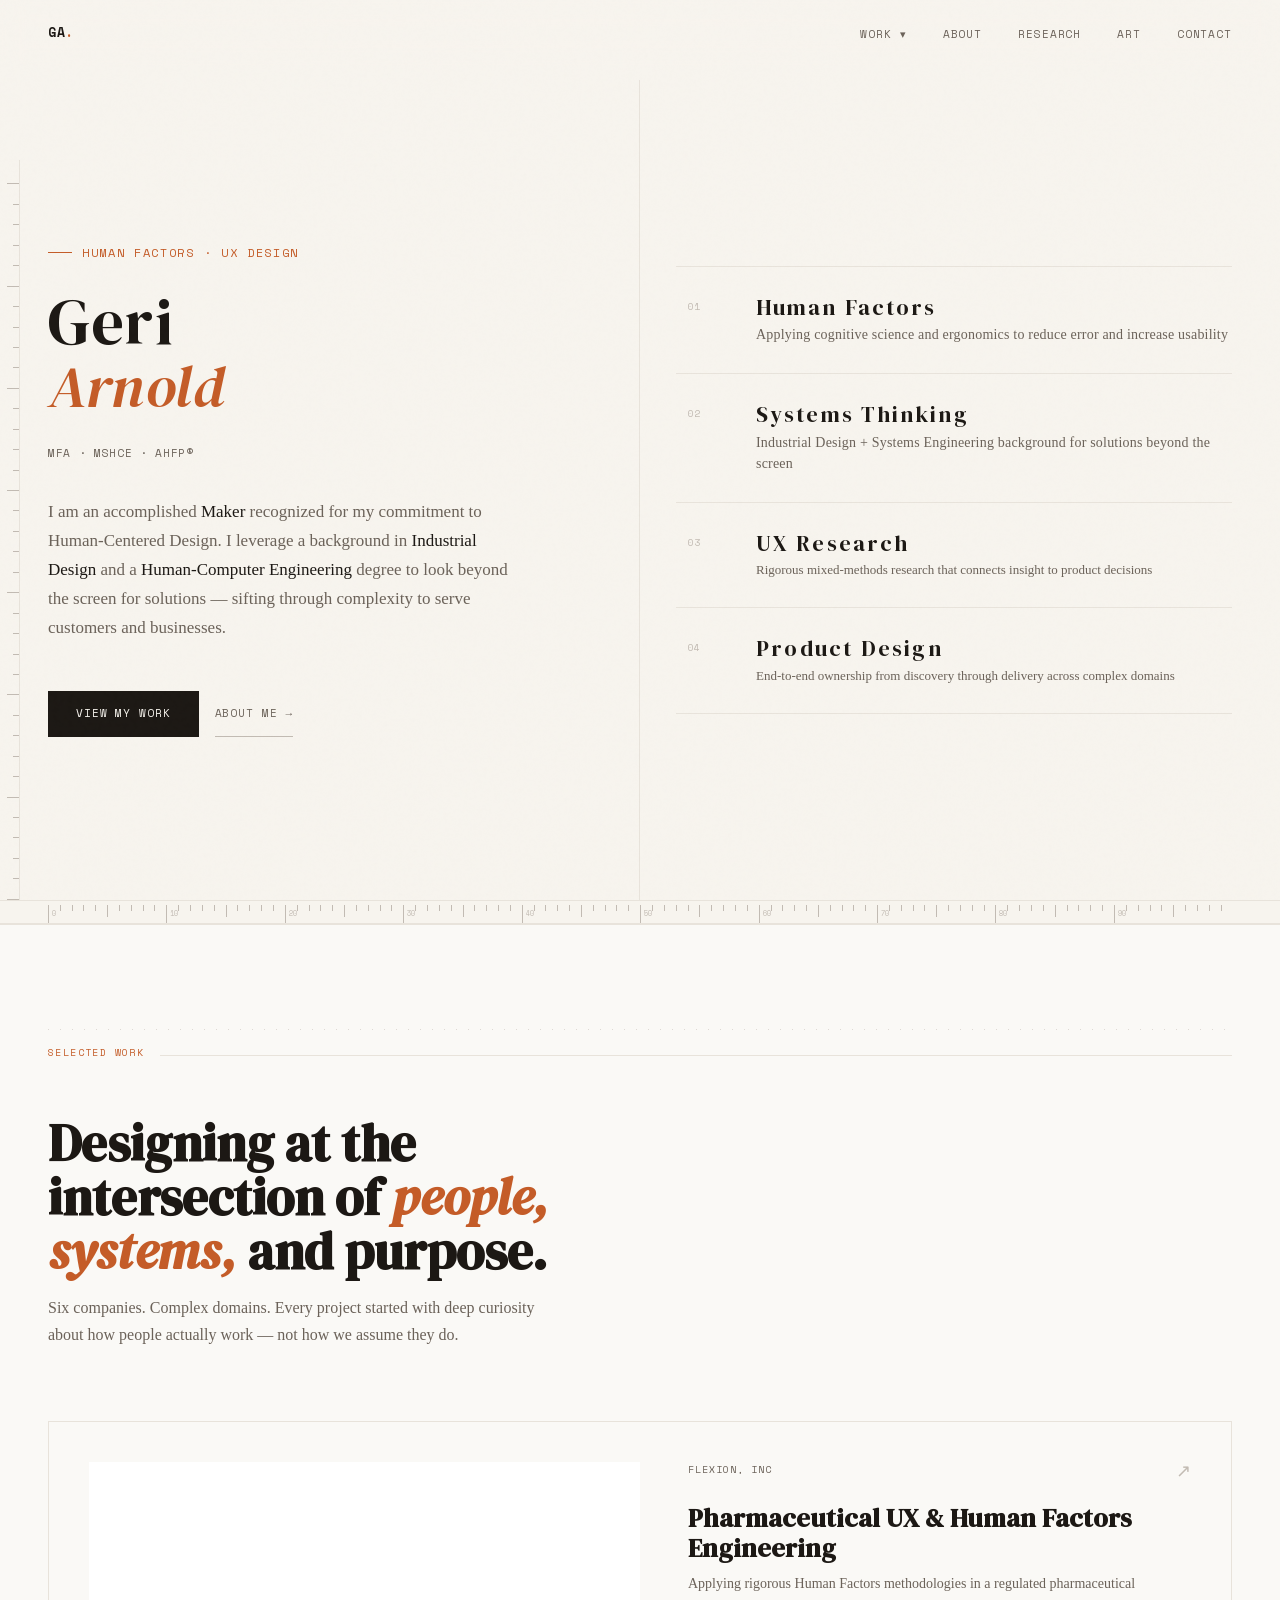
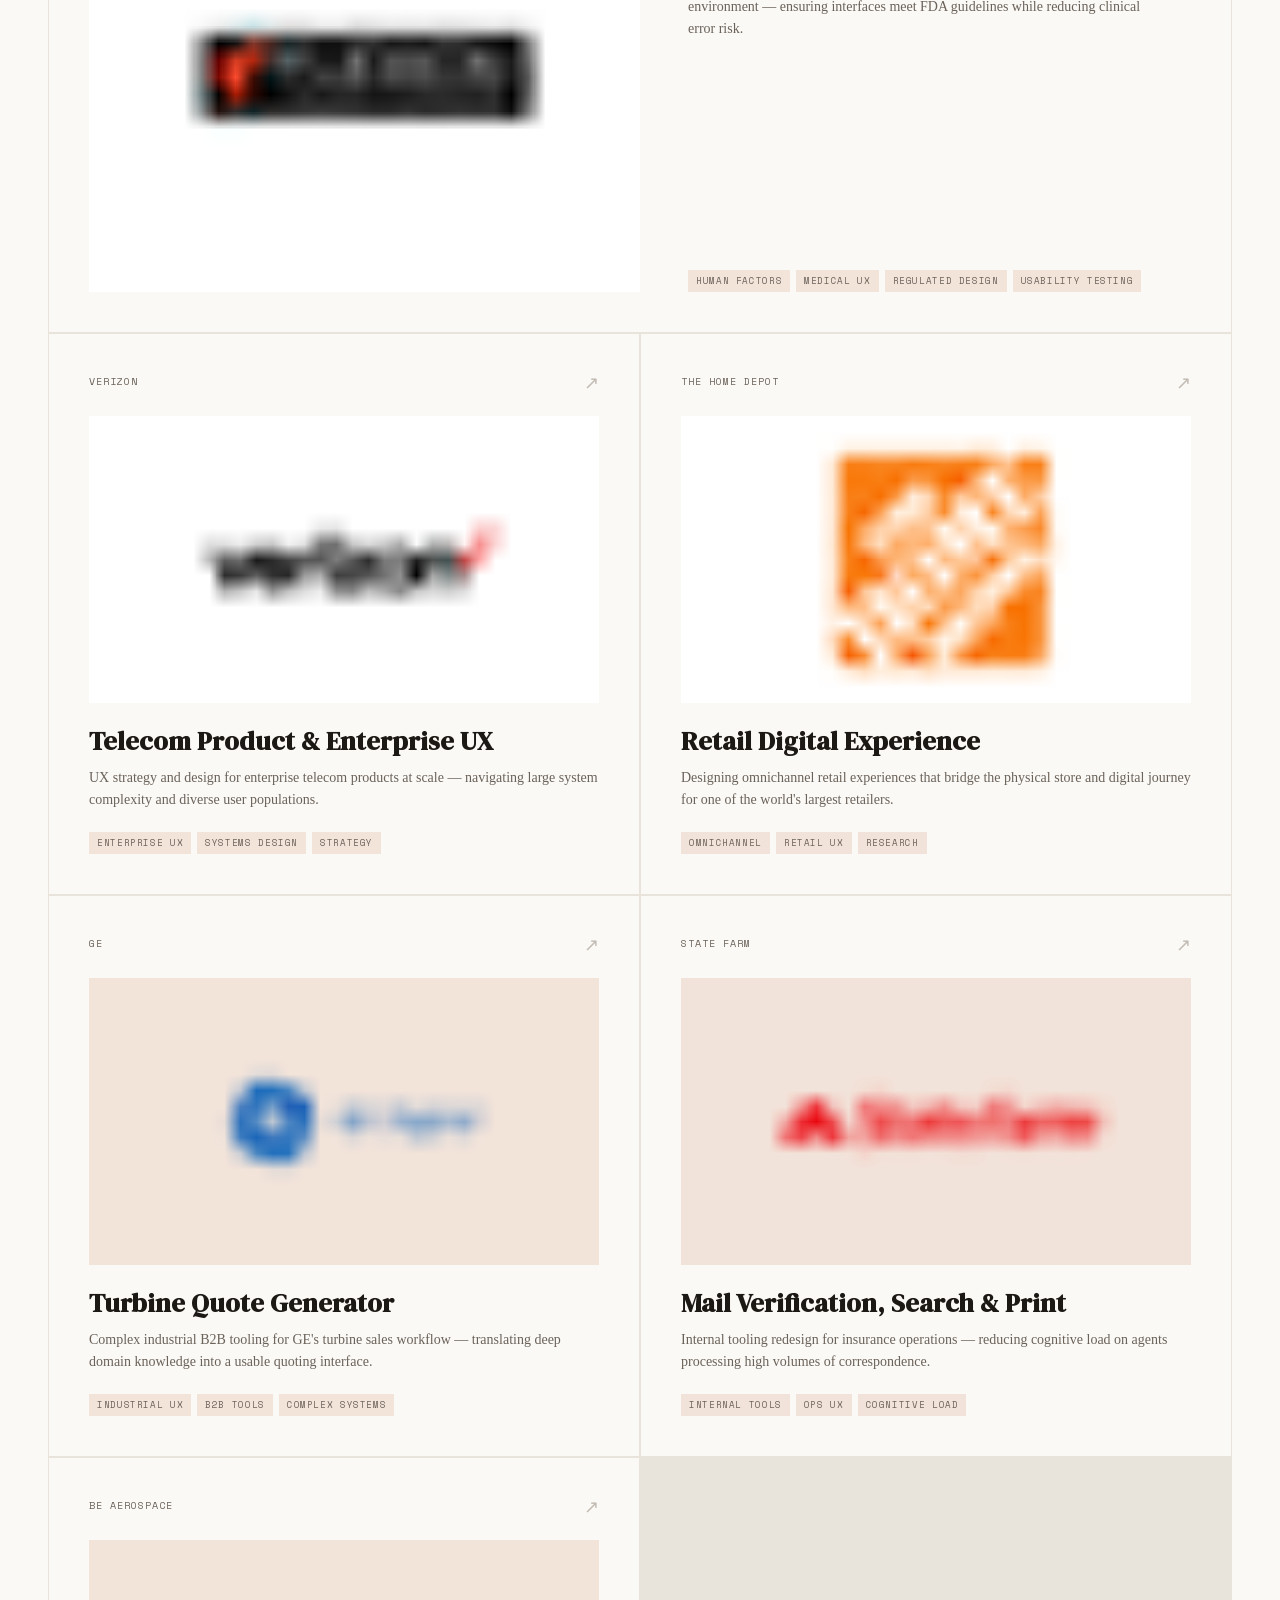
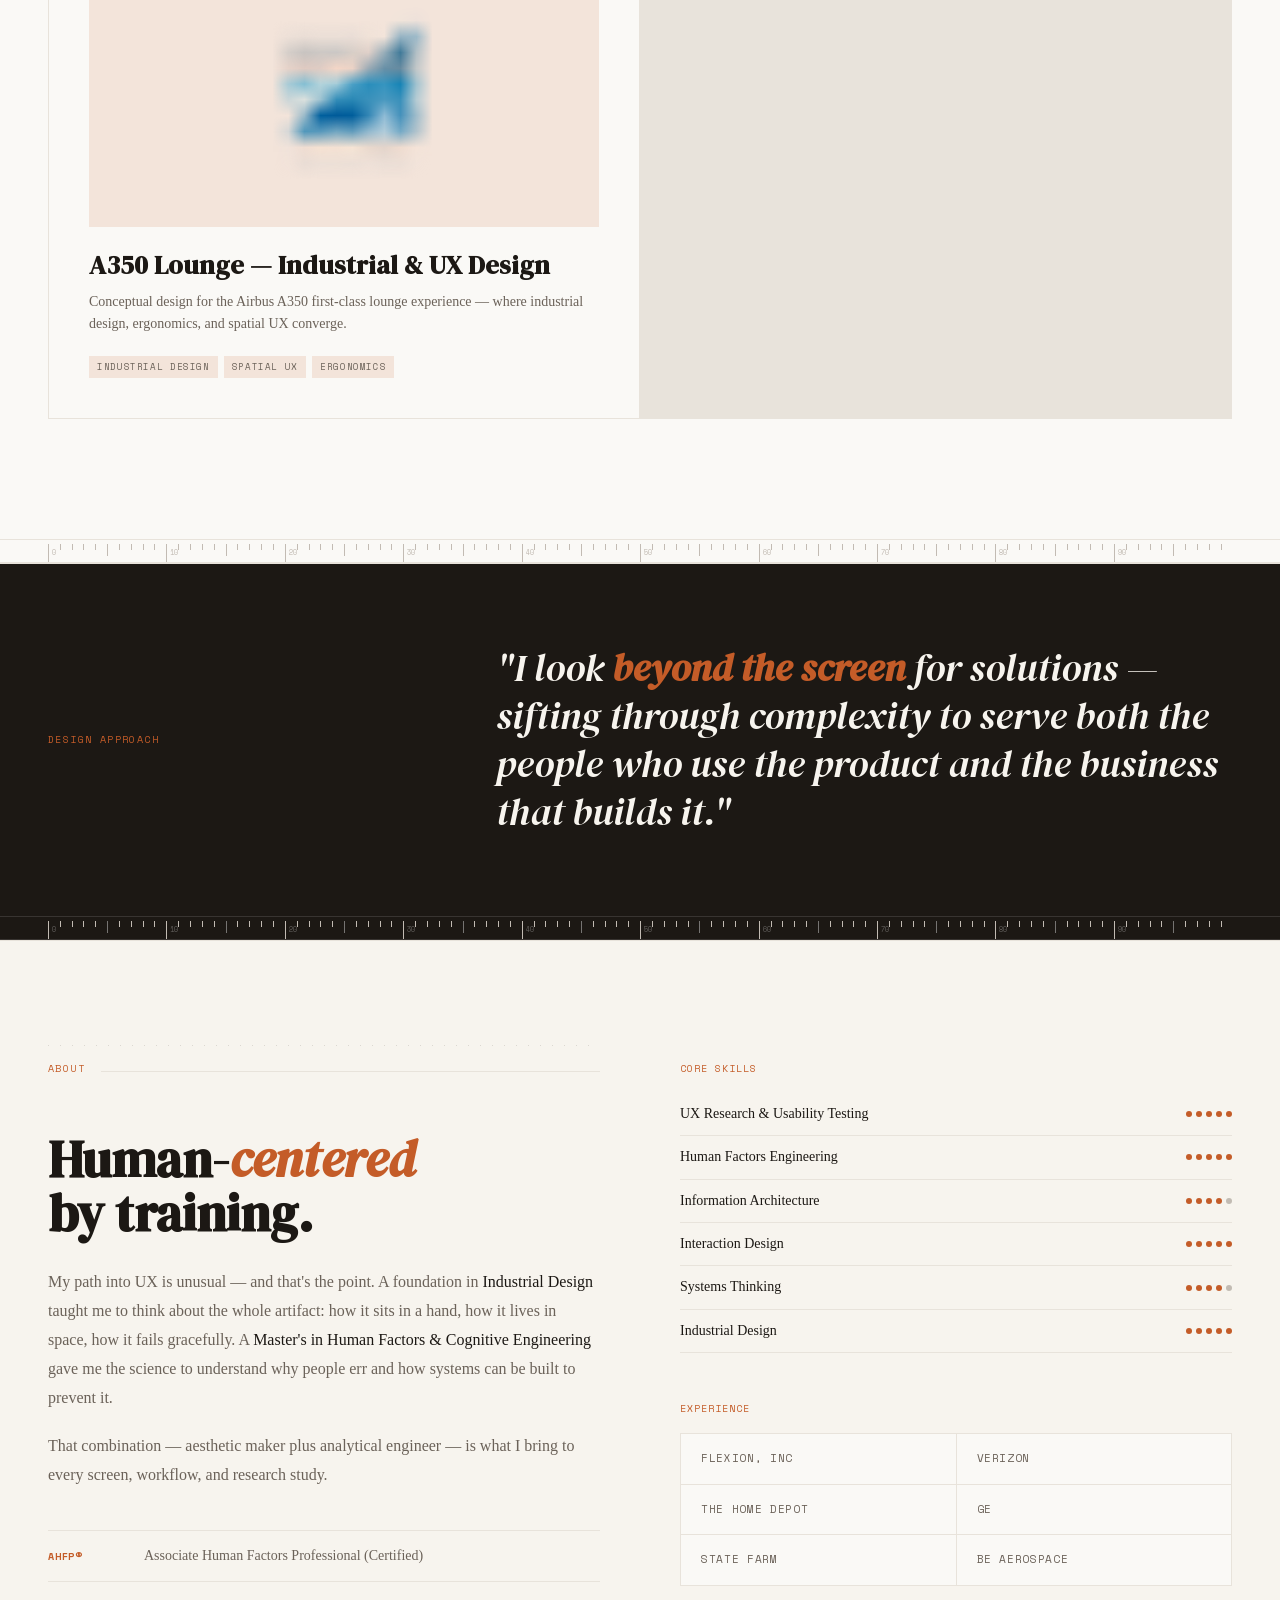
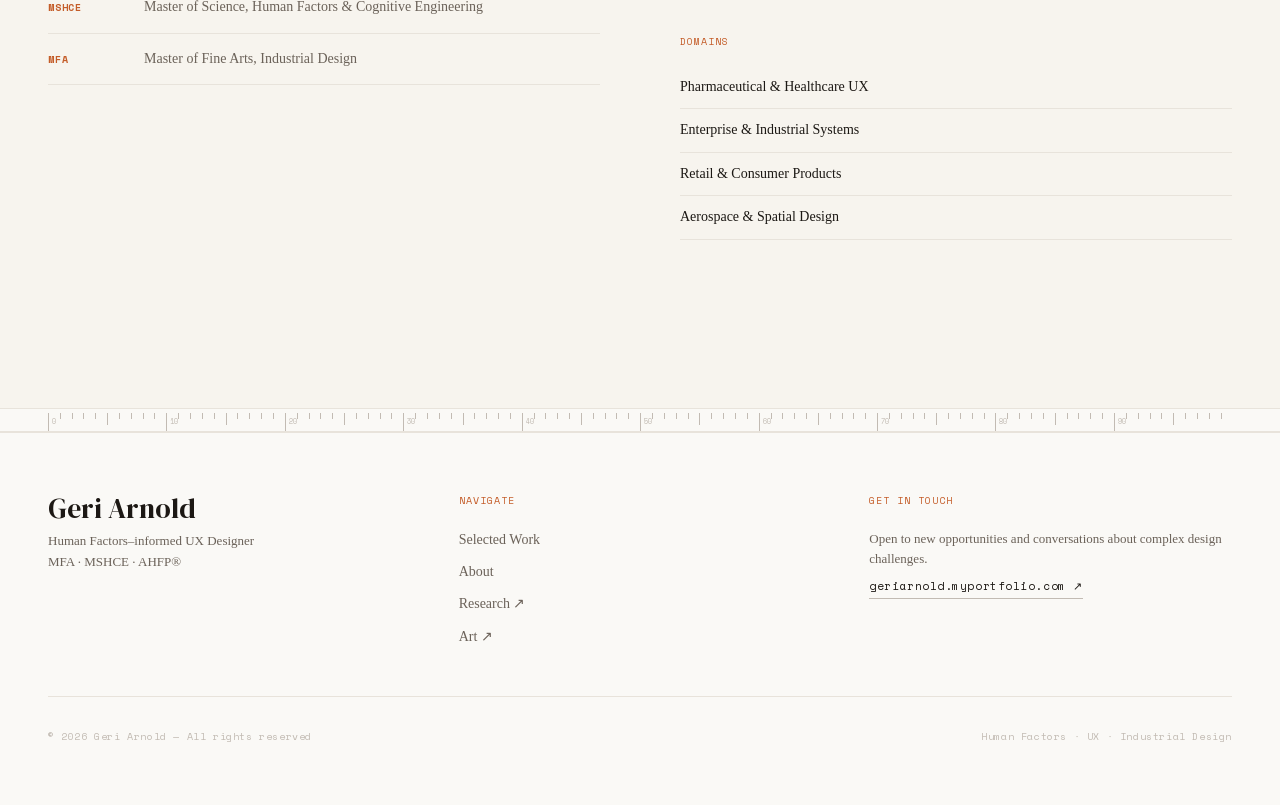
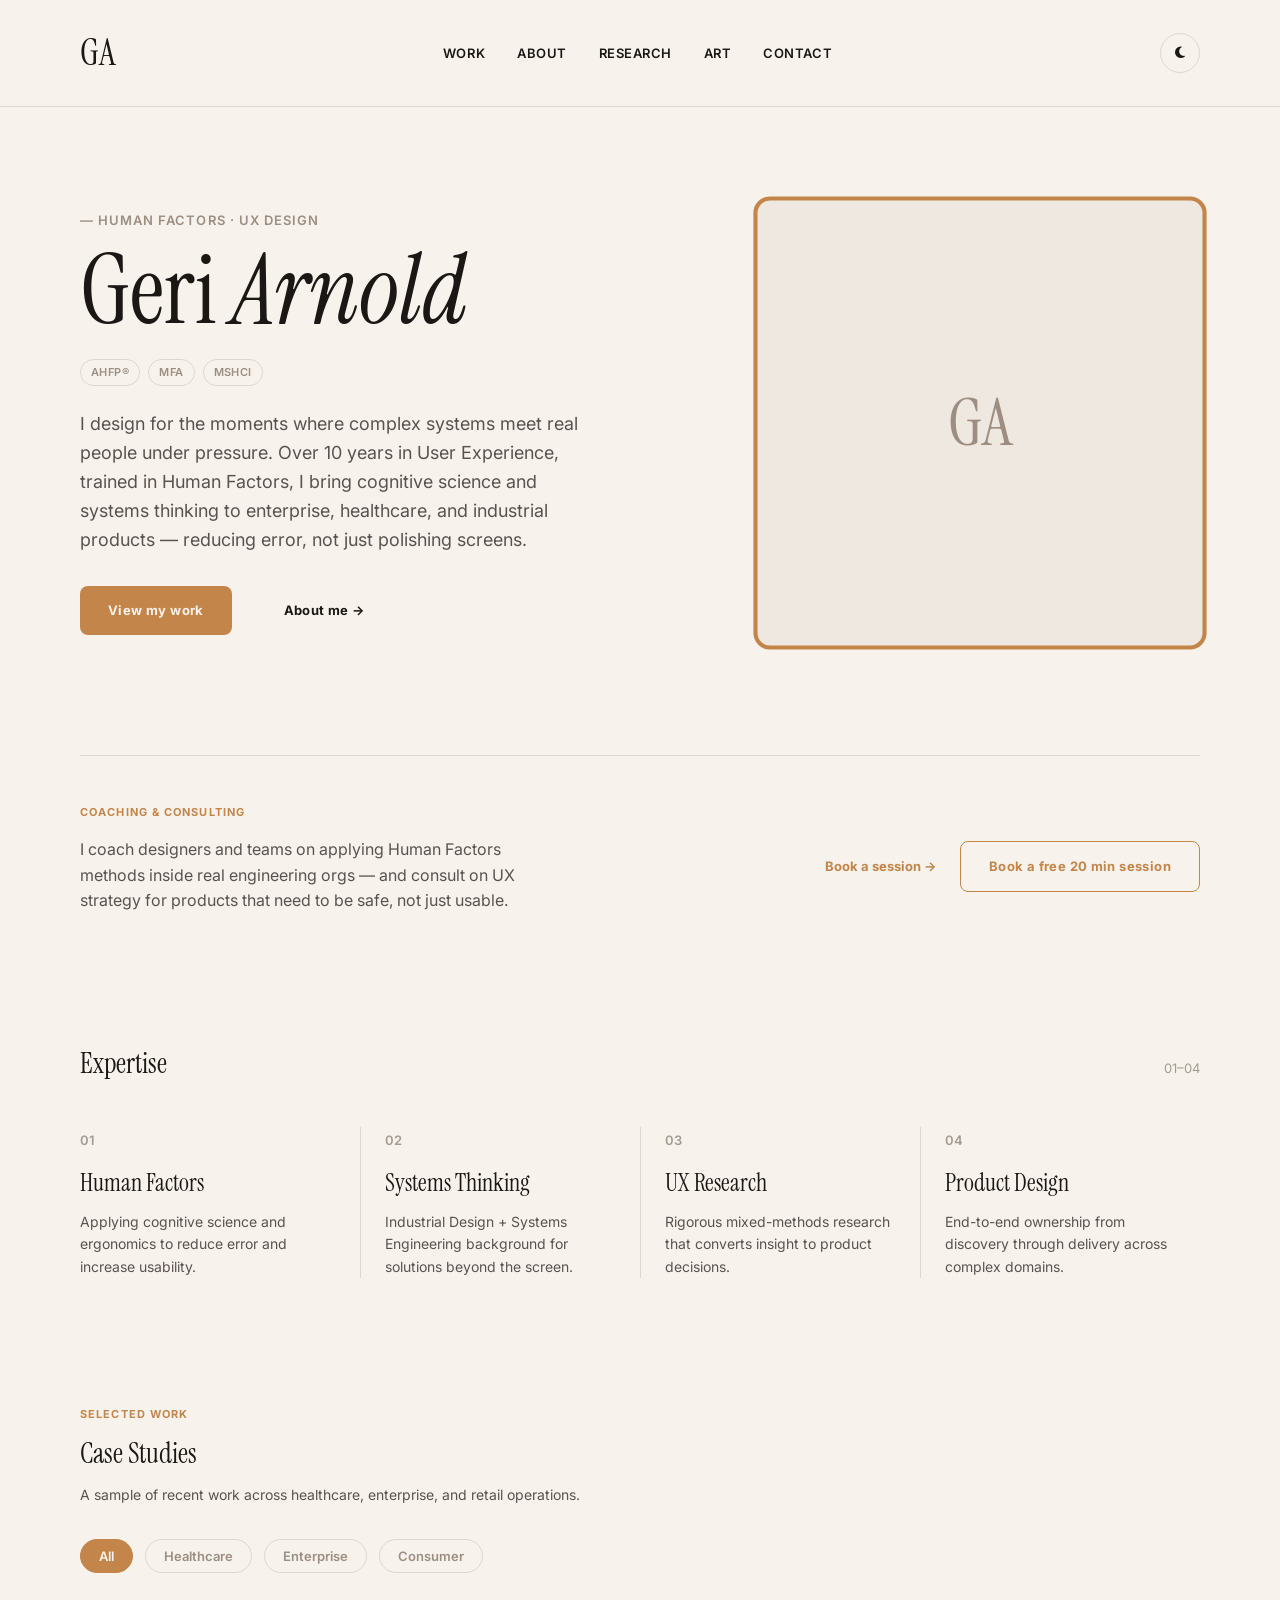
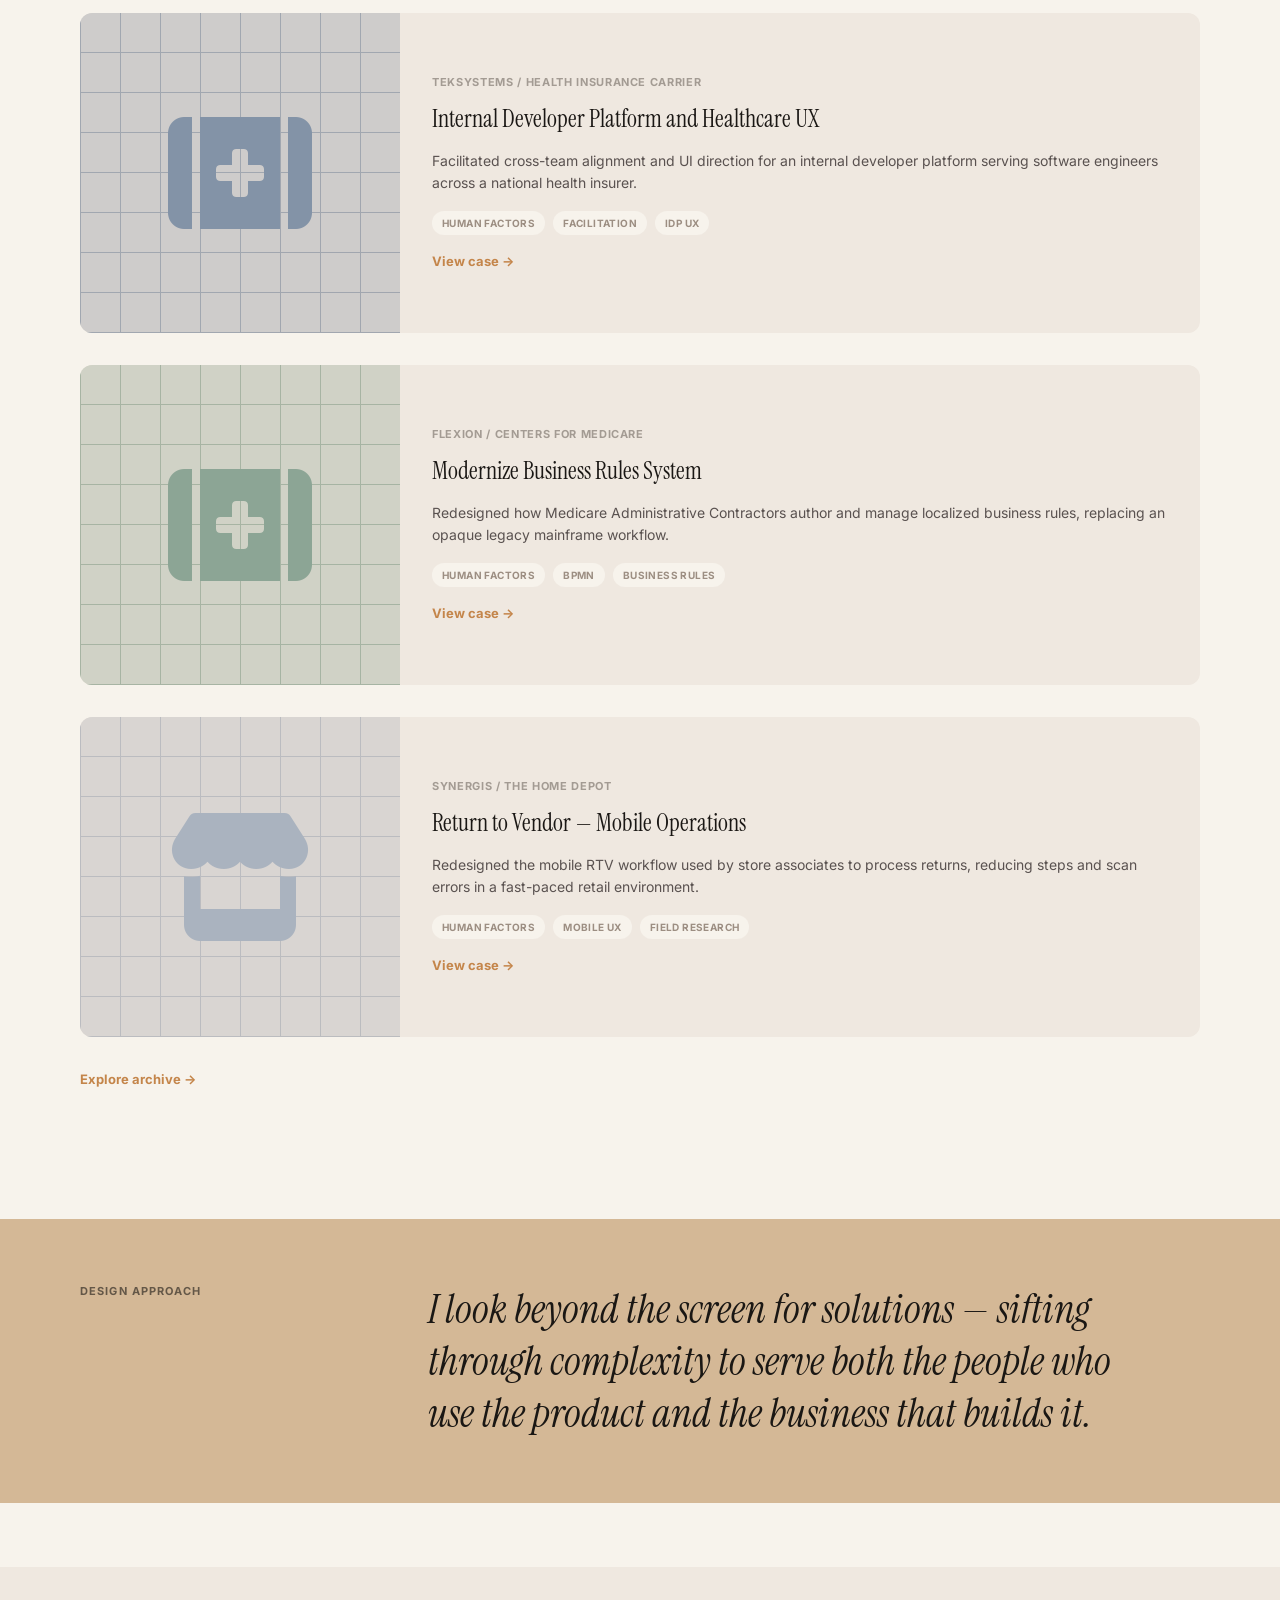
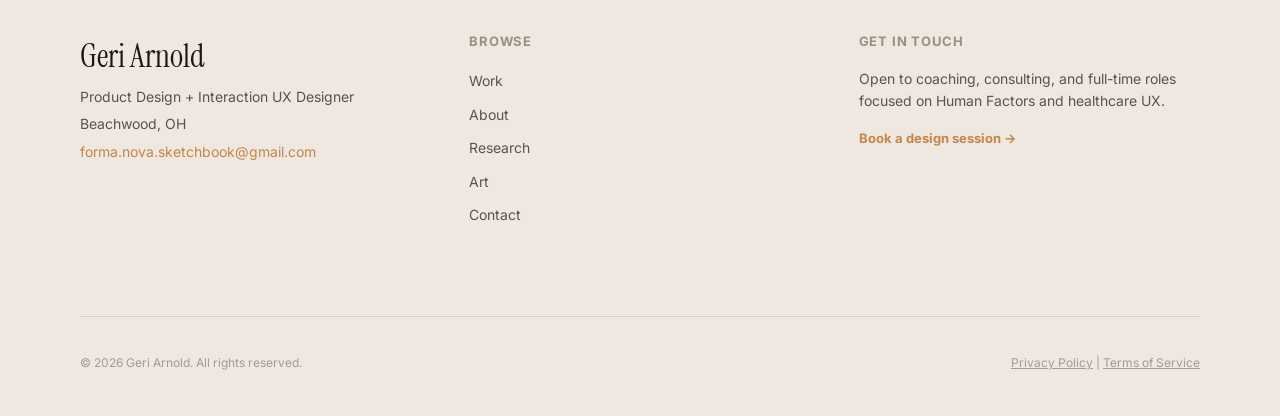
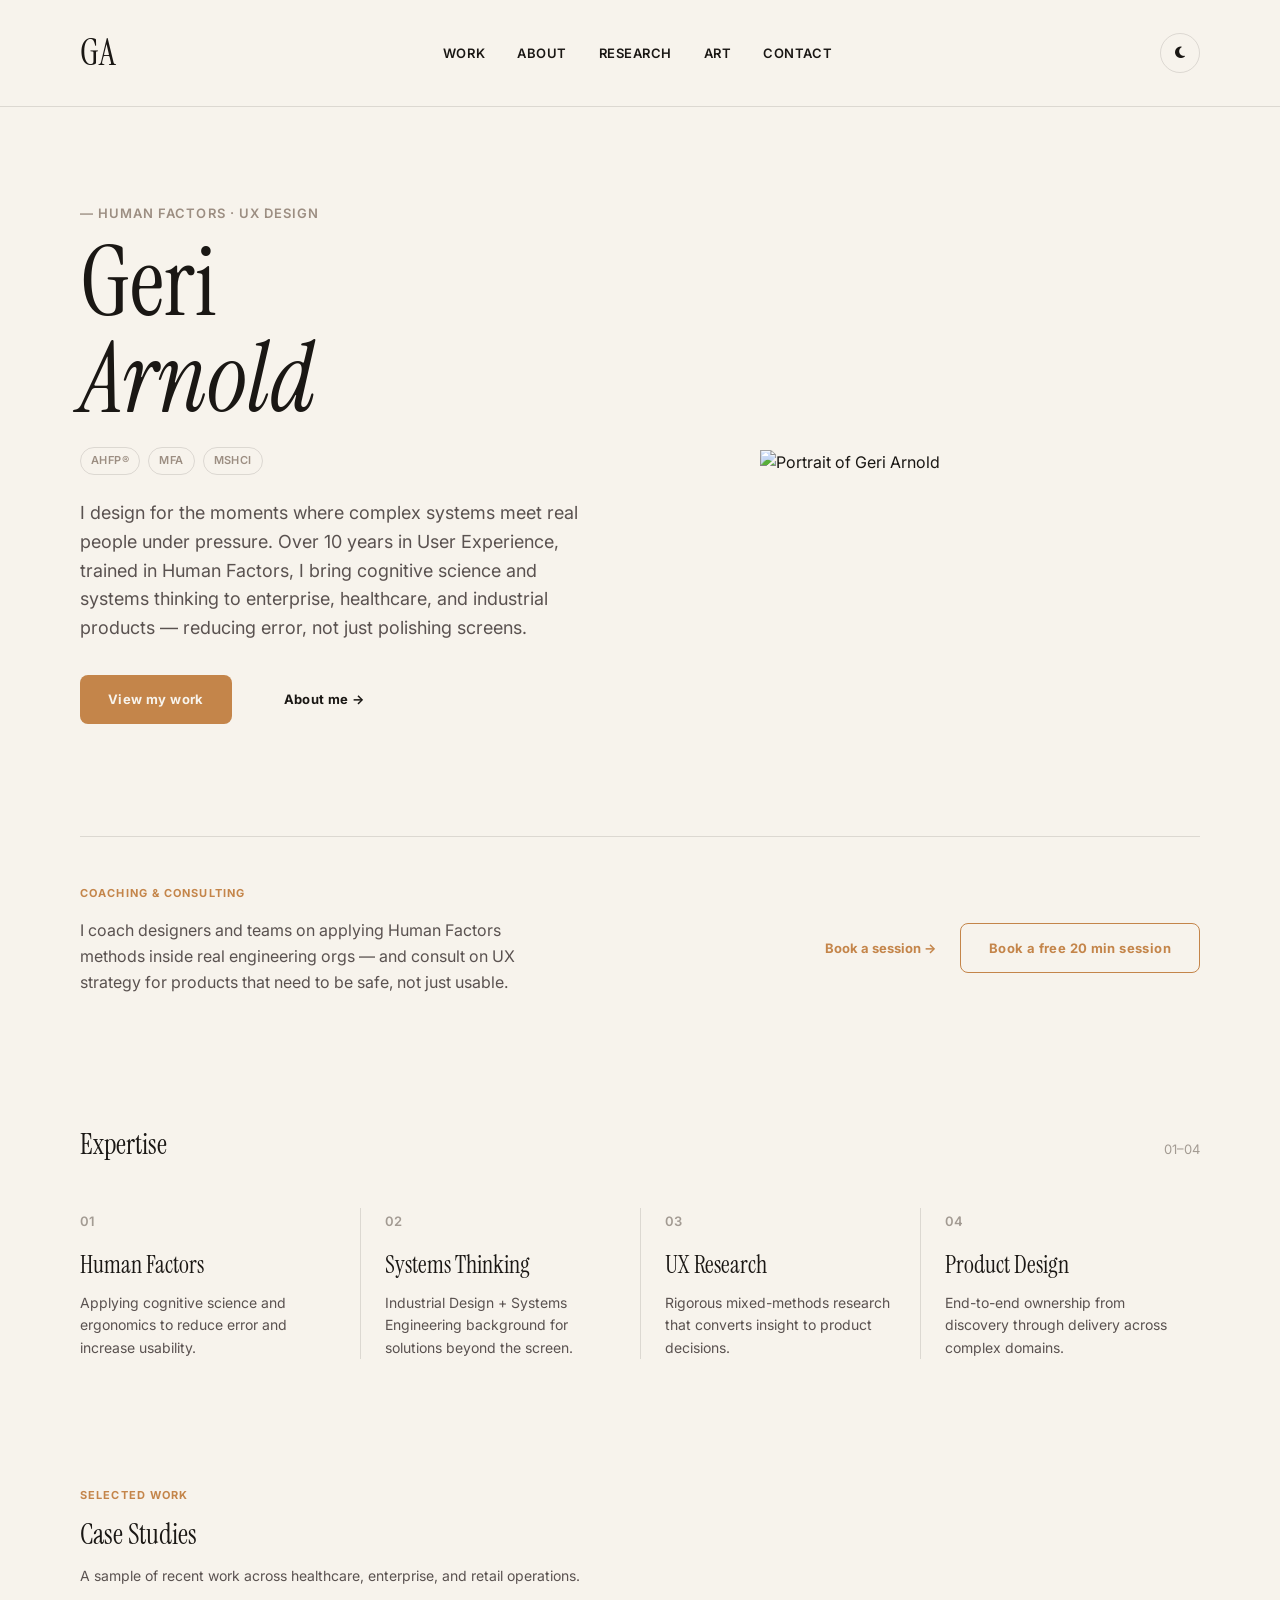
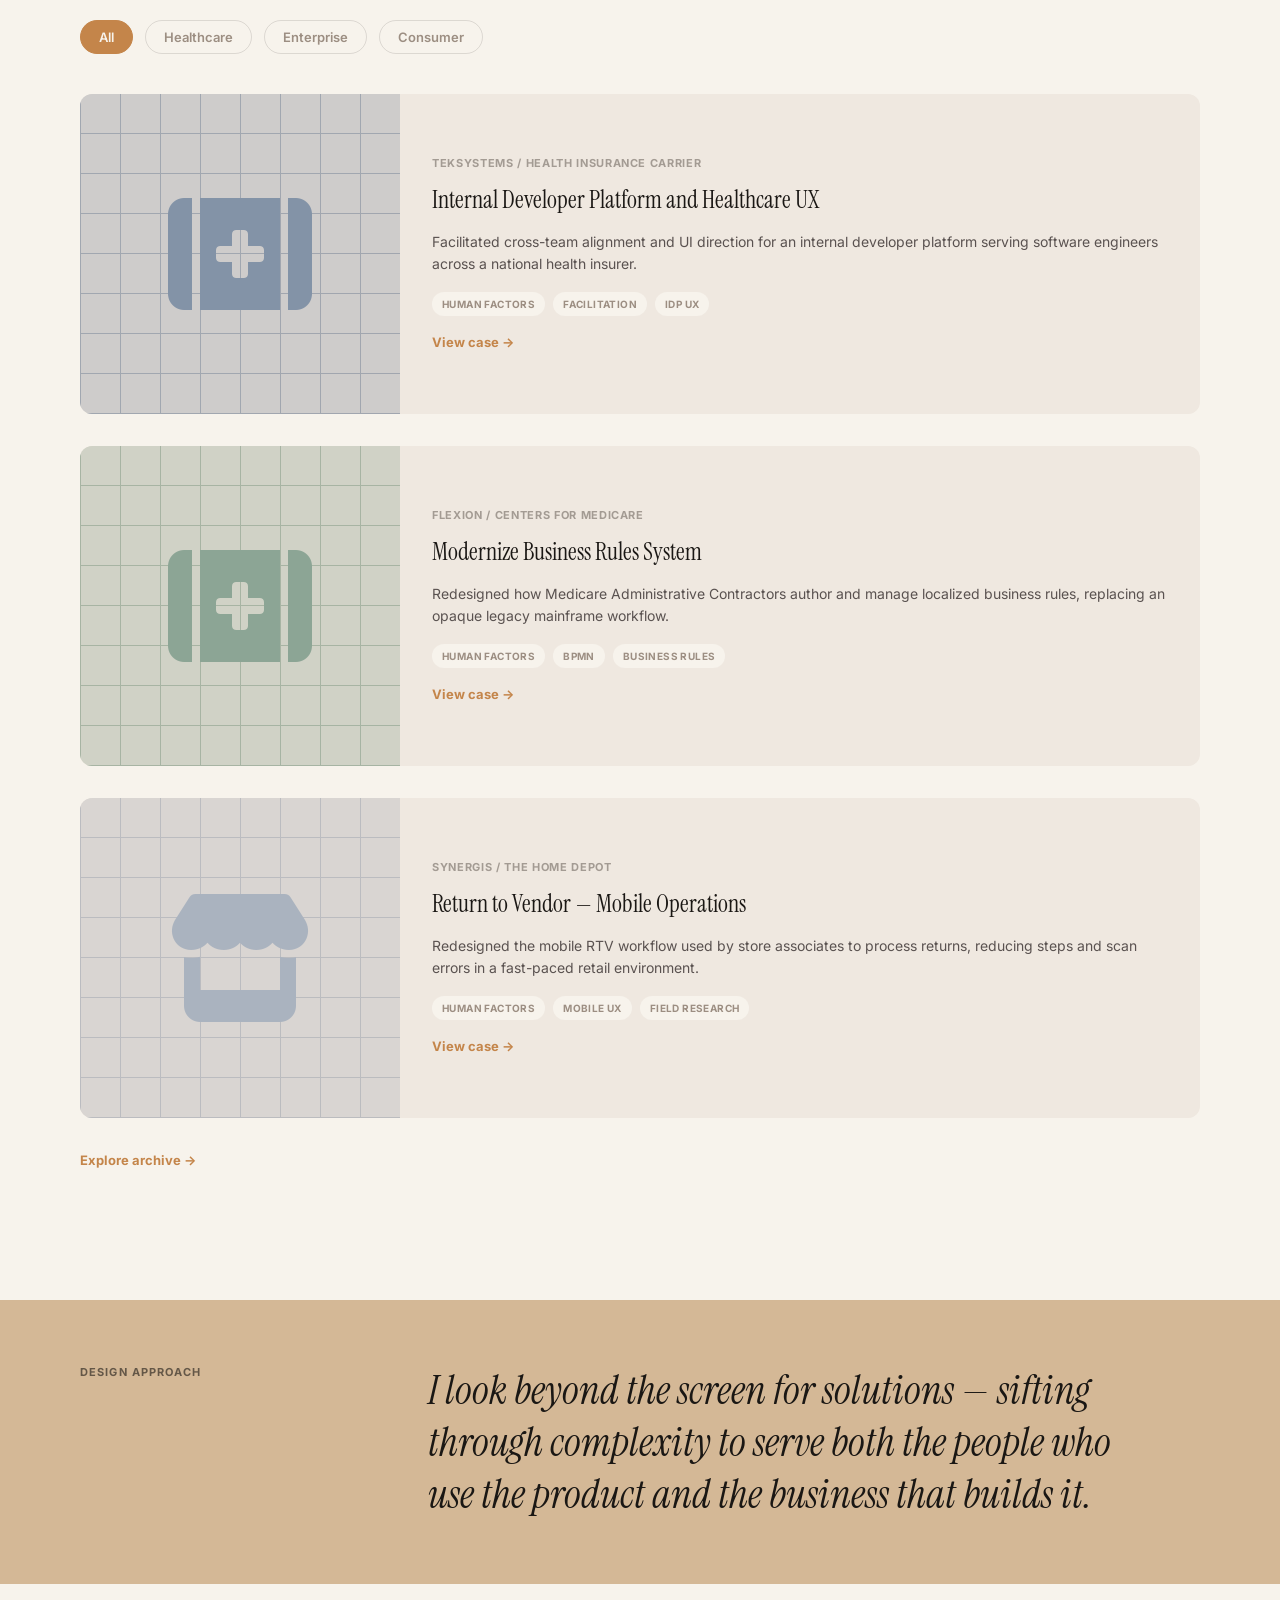
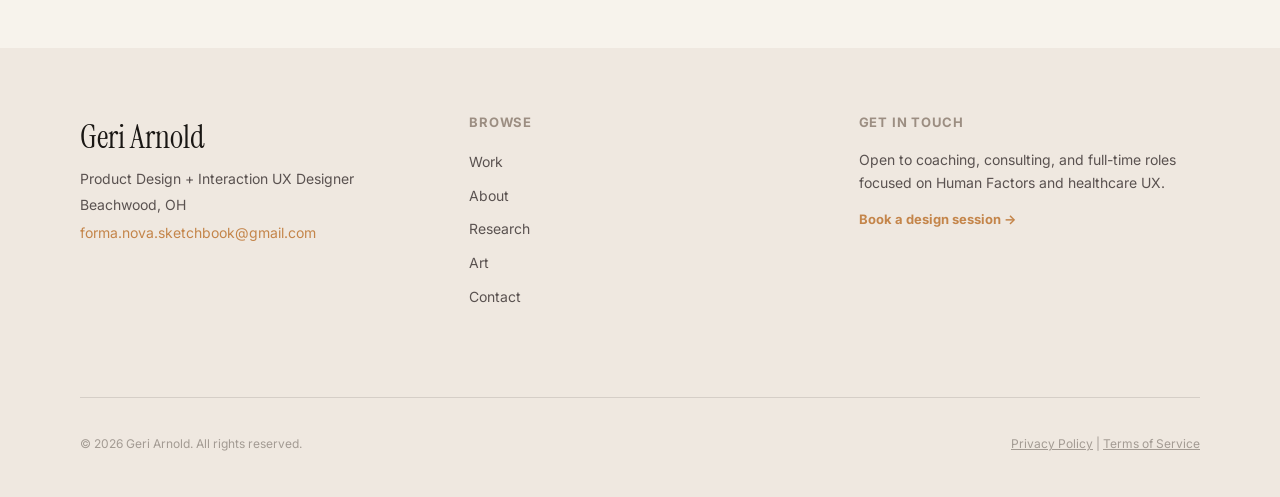
